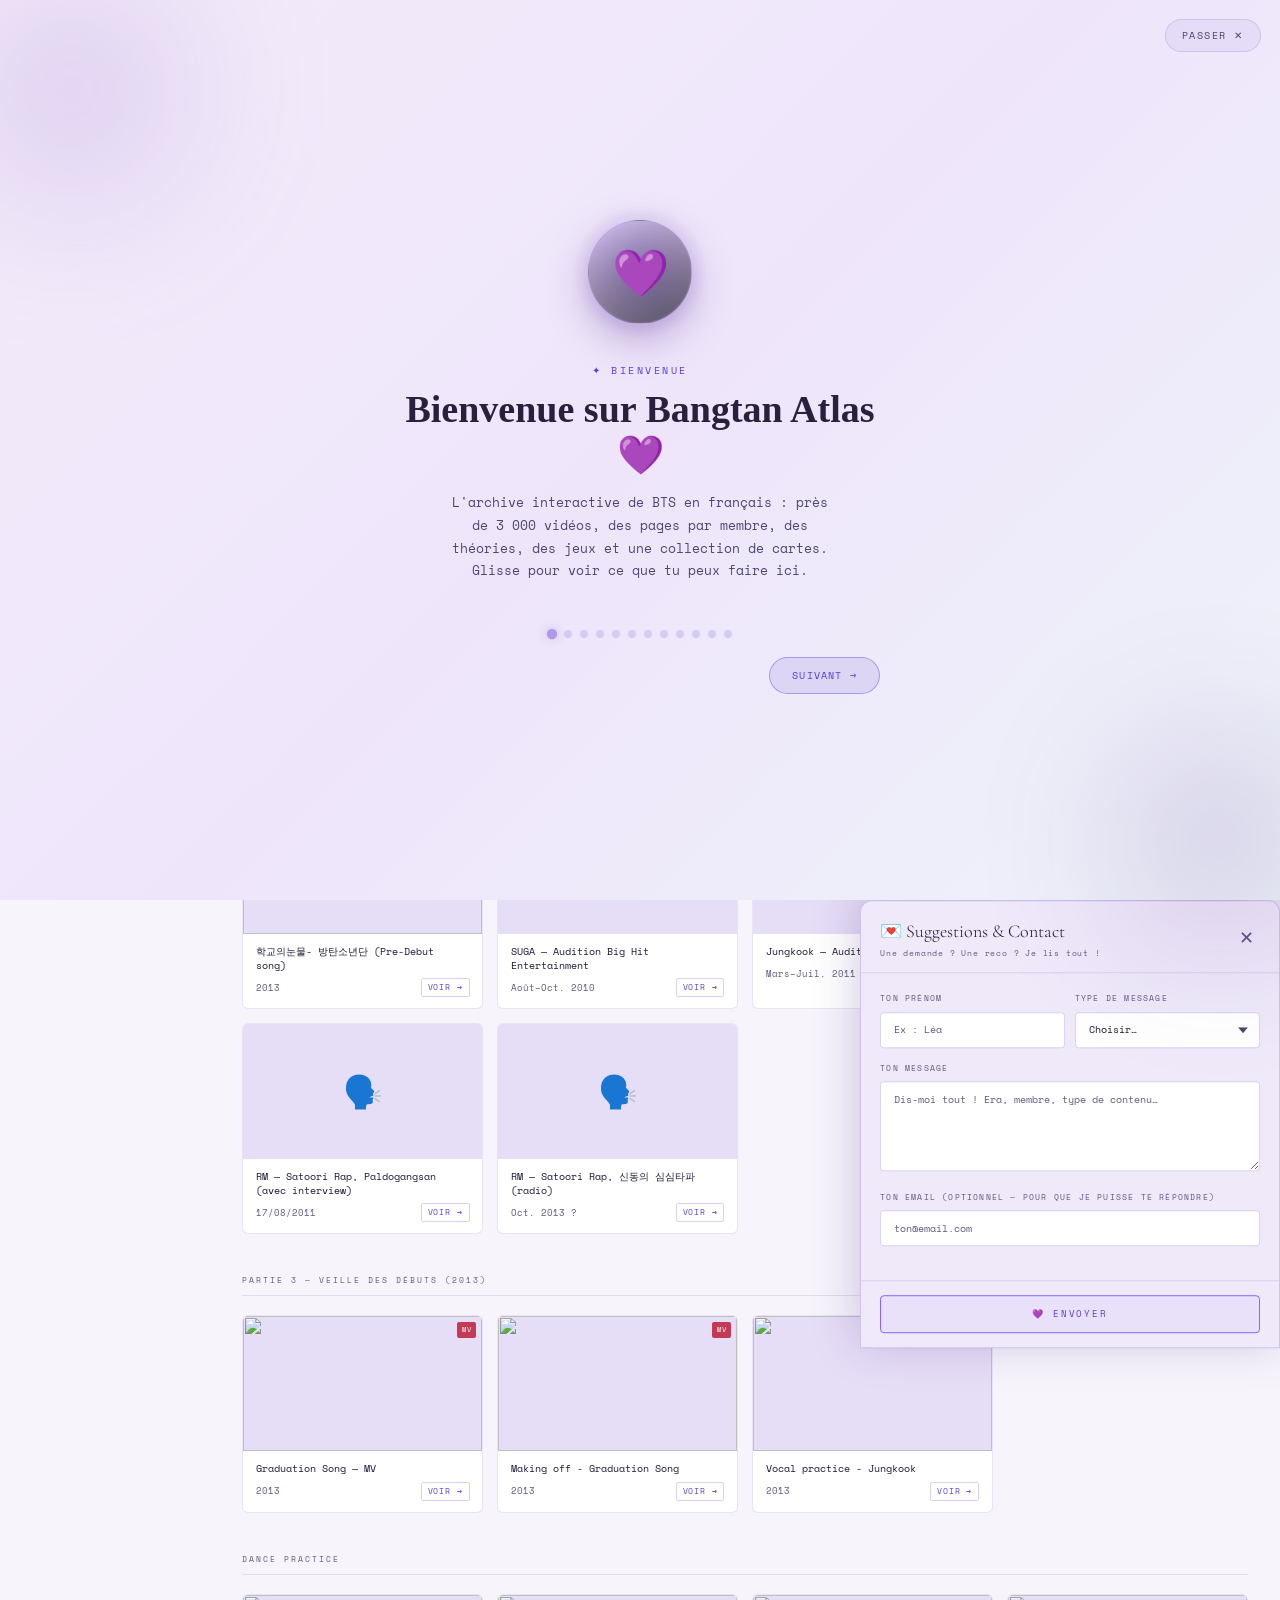
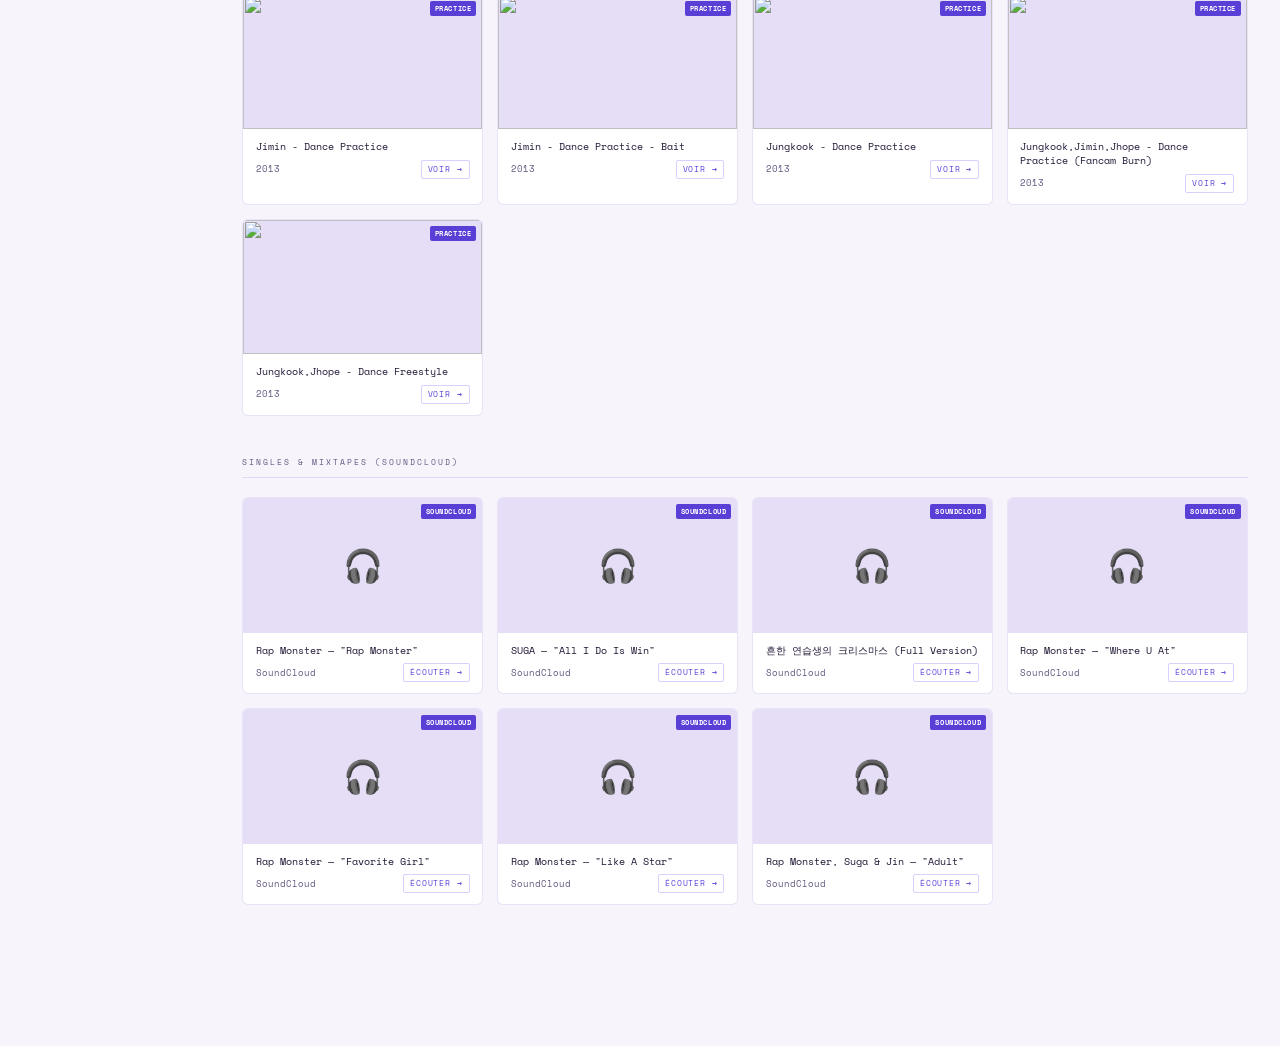
==== index.html @ 7b9e78f8 "Easter eggs: une musique par egg (mini-lecteur Spotify, 30 s, stop à la fermeture) Co-Authored-By: C" ====
<!DOCTYPE html>
<html lang="fr">
<head>
<script>
  (function(){
    try {
      var saved = localStorage.getItem('bts-theme');
      var theme = saved || (window.matchMedia && window.matchMedia('(prefers-color-scheme: light)').matches ? 'light' : 'dark');
      document.documentElement.setAttribute('data-theme', theme);
    } catch(e){}
  })();
</script>
<meta charset="UTF-8">
<meta name="viewport" content="width=device-width, initial-scale=1.0, maximum-scale=1.0">
<title>Bangtan Atlas — Archive BTS en français : vidéos, lives, concerts, lore</title>
<meta name="description" content="Bangtan Atlas : l'archive BTS (방탄소년단) en français. Plus de 3 000 vidéos classées par era, concerts, Music Shows, lives, Bangtan Bombs, pages par membre, théories du BTS Universe, quiz et collection de cartes.">
<link rel="canonical" href="https://oce231.github.io/army-bts/">
<meta property="og:type" content="website">
<meta property="og:locale" content="fr_FR">
<meta property="og:site_name" content="Bangtan Atlas">
<meta property="og:title" content="Bangtan Atlas — L'archive BTS en français">
<meta property="og:description" content="Plus de 3 000 vidéos par era, lives, concerts, pages par membre, théories, quiz et cartes à collectionner.">
<meta property="og:image" content="https://oce231.github.io/army-bts/Photo/Preview.jpg">
<meta property="og:url" content="https://oce231.github.io/army-bts/">
<meta name="twitter:card" content="summary_large_image">
<meta name="twitter:title" content="Bangtan Atlas — L'archive BTS en français">
<meta name="twitter:description" content="Plus de 3 000 vidéos par era, lives, concerts, pages par membre, théories, quiz et cartes à collectionner.">
<meta name="twitter:image" content="https://oce231.github.io/army-bts/Photo/Preview.jpg">
<script type="application/ld+json">{"@context":"https://schema.org","@type":"WebSite","name":"Bangtan Atlas","alternateName":["Bangtan Atlas BTS","Archive BTS en français"],"url":"https://oce231.github.io/army-bts/","inLanguage":"fr","description":"Archive interactive de BTS en français : vidéos par era, lives, concerts, pages par membre, théories, quiz et cartes à collectionner."}</script>
<meta name="google-site-verification" content="bhBEl_l6vUboeI1Oxv3kbUlib_3ghDq54C5HTTsOoRA" />
<link href="https://fonts.googleapis.com/css2?family=Cormorant+Garamond:ital,wght@0,300;0,400;0,600;1,300;1,400&family=Space+Mono:wght@400;700&display=swap" rel="stylesheet">
<link rel="stylesheet" href="style.css?v=20261014">
<link rel="stylesheet" href="collection.css?v=20261014">
<link rel="manifest" href="manifest.json">
<meta name="theme-color" content="#0a0a12">
<link rel="apple-touch-icon" href="Photo/Preview.jpg">
<meta name="apple-mobile-web-app-capable" content="yes">
<meta name="apple-mobile-web-app-status-bar-style" content="black-translucent">
<meta name="apple-mobile-web-app-title" content="Bangtan Atlas">
  <script defer src="https://cloud.umami.is/script.js" data-website-id="05ed87e3-dc67-44d8-a5b7-133005178a72"></script>
<style>
/* ═══ Filet de sécurité : garantit le bon rendu même si style.css reste en cache ═══ */
#install-overlay{display:none !important;position:fixed !important;inset:0 !important;z-index:9200 !important;background:rgba(0,0,0,.6) !important;backdrop-filter:blur(4px);}
#install-overlay.open{display:block !important;}
#install-modal{display:none !important;position:fixed !important;top:50% !important;left:50% !important;transform:translate(-50%,-50%) !important;z-index:9201 !important;width:min(340px,88vw);background:#101018;border:1px solid rgba(255,255,255,.15);border-radius:16px;padding:1.8rem 1.5rem 1.5rem;text-align:center;box-shadow:0 12px 48px rgba(0,0,0,.6);font-family:'Space Mono',monospace;}
#install-modal.open{display:block !important;}
#install-modal-close{position:absolute;top:10px;right:12px;background:none;border:none;color:#8a8a95;font-size:14px;cursor:pointer;}
.install-modal-emoji{font-size:36px;margin-bottom:.6rem;}
.install-modal-title{font-family:'Cormorant Garamond',serif;font-size:20px;color:#8265ff;margin-bottom:1rem;}
#install-modal-body{font-size:11px;line-height:1.9;color:#c8c8d0;text-align:left;}
#install-modal-body b{color:#fff;}
#install-modal-body .install-step{display:flex;gap:.6rem;align-items:flex-start;margin-bottom:.7rem;}
#install-modal-body .install-num{flex-shrink:0;width:18px;height:18px;border-radius:50%;background:rgba(130, 101, 255,.15);color:#8265ff;font-size:9px;display:flex;align-items:center;justify-content:center;}
@media (max-width: 768px){
  #sidebar-mobile-extra{display:block !important;}
  .hub-switch{display:none !important;}
}
</style>
</head>
<body>
<div id="subtitle-notice" style="display:none; position:relative; z-index:9999; background:linear-gradient(90deg,#7c3aed,#a855f7); color:#fff; padding:12px 44px; font-size:14px; line-height:1.5; text-align:center; font-family:inherit;">
  <span>⚠️ <strong>Note :</strong> la majorité des vidéos (MV, lives, interviews...) ne sont <strong>pas sous-titrées en français</strong> — certaines ont des sous-titres anglais uniquement, d'autres aucun sous-titre. Les liens viennent d'archives anglophones (merci à <a href="https://btsarchive.com" target="_blank" style="color:#fff; text-decoration:underline;">btsarchive.com</a>). Des sous-titres FR seront ajoutés progressivement au fil de mes trouvailles 💜</span>
  <button onclick="document.getElementById('subtitle-notice').style.display='none'; try{localStorage.setItem('bts_subtitle_notice_dismissed','1')}catch(e){}" aria-label="Fermer cette note" title="Fermer" style="position:absolute; right:10px; top:50%; transform:translateY(-50%); background:rgba(255,255,255,0.2); border:none; color:#fff; width:26px; height:26px; border-radius:50%; cursor:pointer; font-size:14px;">✕</button>
</div>
<script>
  try {
    if (!localStorage.getItem('bts_subtitle_notice_dismissed')) {
      document.getElementById('subtitle-notice').style.display = 'block';
    }
  } catch(e) {
    document.getElementById('subtitle-notice').style.display = 'block';
  }
</script>
<div id="onboarding-overlay">
  <div class="onb-bg-orb onb-orb-1"></div>
  <div class="onb-bg-orb onb-orb-2"></div>
  <button id="onb-skip" onclick="onbSkip()">Passer ✕</button>

  <div class="onb-slides" id="onb-slides">

    <!-- Slide 1 -->
    <div class="onb-slide active" data-slide="0">
      <div class="onb-illus"><div class="onb-illus-glow"></div><div class="onb-illus-icon">💜</div></div>
      <div class="onb-pretitle">✦ Bienvenue</div>
      <h2 class="onb-title">Bienvenue sur Bangtan Atlas 💜</h2>
      <p class="onb-text">L'archive interactive de BTS en français : près de 3 000 vidéos, des pages par membre, des théories, des jeux et une collection de cartes. Glisse pour voir ce que tu peux faire ici.</p>
    </div>

    <!-- Slide 2 -->
    <div class="onb-slide" data-slide="1">
      <div class="onb-illus"><div class="onb-illus-glow"></div><div class="onb-illus-icon">🎬</div></div>
      <div class="onb-pretitle">✦ Les eras</div>
      <h2 class="onb-title">Explore chaque era</h2>
      <p class="onb-text">De la pré-debut à Proof et Arirang, chaque era a ses onglets : clips, albums, Bangtan Bombs, divertissement, interviews, concerts, Music Shows, fansigns, timeline, anecdotes et lore. Seuls les onglets qui ont du contenu apparaissent.</p>
    </div>

    <!-- Slide 3 -->
    <div class="onb-slide" data-slide="2">
      <div class="onb-illus"><div class="onb-illus-glow"></div><div class="onb-illus-icon">📡</div></div>
      <div class="onb-pretitle">✦ Lives & Streams</div>
      <h2 class="onb-title">Logs, vlogs et lives</h2>
      <p class="onb-text">Une page dédiée regroupe plus de 270 lives, BE-Logs, vlogs et streams, classés par date et filtrables par membre.</p>
    </div>

    <!-- Slide 4 -->
    <div class="onb-slide" data-slide="3">
      <div class="onb-illus"><div class="onb-illus-glow"></div><div class="onb-illus-icon">👤</div></div>
      <div class="onb-pretitle">✦ Membres</div>
      <h2 class="onb-title">Une page par membre</h2>
      <p class="onb-text">RM, Jin, SUGA, j-hope, Jimin, V et Jung Kook ont chacun leur page solo : albums, MV, collaborations, concerts, documentaires, interviews et émissions.</p>
    </div>

    <!-- Slide 5 -->
    <div class="onb-slide" data-slide="4">
      <div class="onb-illus"><div class="onb-illus-glow"></div><div class="onb-illus-icon">🔍</div></div>
      <div class="onb-pretitle">✦ Recherche & surprises</div>
      <h2 class="onb-title">Cherche… ou surprends-toi !</h2>
      <p class="onb-text">La barre de recherche retrouve n'importe quel contenu. Certains mots-clés et actions déclenchent aussi des Easter Eggs cachés, et chaque secret trouvé débloque une carte.</p>
    </div>

    <!-- Slide 6 -->
    <div class="onb-slide" data-slide="5">
      <div class="onb-illus"><div class="onb-illus-glow"></div><div class="onb-illus-icon">📖</div></div>
      <div class="onb-pretitle">✦ BTS Universe</div>
      <h2 class="onb-title">Plonge dans le BTS Universe</h2>
      <p class="onb-text">Analyses, théories et explications du lore des clips, des histoires des membres et des indices cachés.</p>
    </div>

    <!-- Slide 7 -->
    <div class="onb-slide" data-slide="6">
      <div class="onb-illus"><div class="onb-illus-glow"></div><div class="onb-illus-icon">📅</div></div>
      <div class="onb-pretitle">✦ Aujourd'hui chez BTS</div>
      <h2 class="onb-title">Un jour, un souvenir</h2>
      <p class="onb-text">Le calendrier « Today in BTS » te rappelle ce qui s'est passé à la date du jour dans l'histoire du groupe.</p>
    </div>

    <!-- Slide 8 -->
    <div class="onb-slide" data-slide="7">
      <div class="onb-illus"><div class="onb-illus-glow"></div><div class="onb-illus-icon onb-spin">🎡</div></div>
      <div class="onb-pretitle">✦ La roue</div>
      <h2 class="onb-title">Tu ne sais pas quoi regarder ?</h2>
      <p class="onb-text">Fais tourner la roue : elle pioche parmi toutes les vidéos du site. Filtre par type (MV, concerts, Music Shows, fancams, Bangtan Bombs, interviews, solos…) et laisse le hasard choisir.</p>
    </div>

    <!-- Slide 9 -->
    <div class="onb-slide" data-slide="8">
      <div class="onb-illus"><div class="onb-illus-glow"></div><div class="onb-illus-icon">🎴</div></div>
      <div class="onb-pretitle">✦ Collection</div>
      <h2 class="onb-title">Collectionne les cartes</h2>
      <p class="onb-text">Chaque vidéo du site est aussi une carte, en plus des cartes spéciales. Ouvre un pack gratuit par jour, débloque le coffre d'une era en regardant 10 de ses vidéos, et gagne des diamants avec tes doublons. 2 doublons d'une même carte la font monter de niveau.</p>
    </div>

    <!-- Slide 10 -->
    <div class="onb-slide" data-slide="9">
      <div class="onb-illus"><div class="onb-illus-glow"></div><div class="onb-illus-icon">👤</div></div>
      <div class="onb-pretitle">✦ Mon compte</div>
      <h2 class="onb-title">Ton espace perso</h2>
      <p class="onb-text">Connecte-toi pour garder ton historique, ajouter des vidéos en favoris et sauvegarder ta collection, tes diamants et tes scores.</p>
    </div>

    <!-- Slide 11 -->
    <div class="onb-slide" data-slide="10">
      <div class="onb-illus"><div class="onb-illus-glow"></div><div class="onb-illus-icon">🎮</div></div>
      <div class="onb-pretitle">✦ ARMY Lounge</div>
      <h2 class="onb-title">Joue, apprends, partage</h2>
      <p class="onb-text">Quiz et jeux avec classement mondial, Dance Academy, étudier avec BTS (Pomodoro, playlists) et l'espace communautaire pour discuter avec d'autres ARMY. Rejoins aussi les salons de discussion de la communauté.</p>
      <div class="onb-link-row">
        <a href="hub.html" class="onb-lounge-btn">💜 ARMY Lounge</a>
        <a href="games.html" class="onb-lounge-btn">🎮 Jeux & classements</a>
        <a href="community.html" class="onb-lounge-btn">💬 Community</a>
      </div>
    </div>

    <!-- Slide 12 -->
    <div class="onb-slide" data-slide="11">
      <div class="onb-illus"><div class="onb-illus-glow"></div><div class="onb-illus-icon">🚀</div></div>
      <div class="onb-pretitle">✦ C'est parti</div>
      <h2 class="onb-title">L'aventure commence 💜</h2>
      <p class="onb-text">Explore, regarde, collectionne et amuse-toi avec la communauté ARMY. Tu pourras revoir cette présentation à tout moment.</p>
    </div>

  </div>

  <!-- Navigation -->
  <div class="onb-nav">
    <div class="onb-dots" id="onb-dots">
      <span class="onb-dot active" onclick="onbGoTo(0)"></span>
      <span class="onb-dot" onclick="onbGoTo(1)"></span>
      <span class="onb-dot" onclick="onbGoTo(2)"></span>
      <span class="onb-dot" onclick="onbGoTo(3)"></span>
      <span class="onb-dot" onclick="onbGoTo(4)"></span>
      <span class="onb-dot" onclick="onbGoTo(5)"></span>
      <span class="onb-dot" onclick="onbGoTo(6)"></span>
      <span class="onb-dot" onclick="onbGoTo(7)"></span>
      <span class="onb-dot" onclick="onbGoTo(8)"></span>
      <span class="onb-dot" onclick="onbGoTo(9)"></span>
      <span class="onb-dot" onclick="onbGoTo(10)"></span>
      <span class="onb-dot" onclick="onbGoTo(11)"></span>
    </div>
    <div class="onb-buttons">
      <button class="onb-btn onb-btn-prev" id="onb-prev" onclick="onbPrev()" style="visibility:hidden">← Précédent</button>
      <button class="onb-btn onb-btn-next" id="onb-next" onclick="onbNext()">Suivant →</button>
    </div>
  </div>
</div>

<!-- INTRO -->
<div id="intro">
  <canvas id="intro-canvas"></canvas>
  <div class="intro-content">
    <div class="intro-logo-wrap">
      <div class="intro-ring r1"></div>
      <div class="intro-ring r2"></div>
      <div class="intro-center"><span class="intro-bts">BTS</span></div>
    </div>
    <div class="intro-kr">방탄소년단</div>
    <div class="intro-tagline">Bangtan Atlas</div>
    <div class="intro-divider"></div>
    <div class="intro-quote">" Do believe your galaxy "</div>
    <button class="intro-btn" onclick="try{sessionStorage.setItem('btsIntroSeen','1')}catch(e){};document.getElementById('intro').classList.add('gone');document.getElementById('homepage').classList.remove('hp-hidden')">Entrer dans l'Atlas →</button>
    <div class="intro-sub">2010 — 2026 · 16 eras · 7 membres</div>
    <div class="intro-counter" id="intro-counter"><span id="intro-days"></span></div>
  </div>
</div>

<!-- HOMEPAGE -->
<div id="homepage" class="hp-hidden">
  <div class="hp-hero">
    <canvas id="hp-canvas"></canvas>
    <div class="hp-hero-content">
      <div class="hp-pretitle">방탄소년단 · 2010 → 2026 <span class="purple-fragment" data-frag="frag_home" onclick="collectFragment('frag_home')" title="✨">✨</span></div>
      <h1 class="hp-title">Bangtan<br><span class="hp-title-sub">Atlas</span></h1>
      <div class="hp-counter" id="hp-counter"><span id="hp-days"></span></div>
      <button class="hp-fact-btn" onclick="showRandomFact()">✦ Fait aléatoire</button>
      <div class="hp-fact-card" id="hp-fact-card" style="display:none">
        <span class="hp-fact-icon" id="hp-fact-icon"></span>
        <p class="hp-fact-text" id="hp-fact-text"></p>
        <span class="hp-fact-member" id="hp-fact-member"></span>
      </div>
      <p class="hp-desc">L'archive complète de BTS — toutes les eras, tous les membres, toute l'histoire.</p>
      <div class="hp-stats">
        <div class="hp-stat"><span class="hp-stat-n">16</span><span class="hp-stat-l">Eras</span></div>
        <div class="hp-stat-div"></div>
        <div class="hp-stat"><span class="hp-stat-n">2500+</span><span class="hp-stat-l">Vidéos</span></div>
        <div class="hp-stat-div"></div>
        <div class="hp-stat"><span class="hp-stat-n">7</span><span class="hp-stat-l">Membres</span></div>
      </div>
      <div class="hp-btns">
        <button class="hp-btn hp-btn-primary" onclick="document.getElementById('homepage').classList.add('hp-hidden');showEra(0)">Explorer les Eras →</button>
        <button class="hp-btn hp-btn-ghost" onclick="document.getElementById('homepage').classList.add('hp-hidden');document.getElementById('artist-fab').click()">Les 7 Membres</button>
      </div>
    </div>
  </div>

  <div class="hp-section hp-today-section">
    <div class="hp-section-header">
      <div class="hp-section-label">Chaque jour</div>
      <div class="hp-section-title">Today in BTS</div>
    </div>
    <div class="today-card" id="todayCard">
      <div class="today-fx" id="todayFx"></div>
      <div class="today-date" id="todayDateBox">
        <span class="today-day" id="todayDay"></span>
        <span class="today-month" id="todayMonth"></span>
      </div>
      <div class="today-body">
        <div class="today-tag" id="todayTag"></div>
        <div class="today-title" id="todayTitle"></div>
        <div class="today-desc" id="todayDesc"></div>
        <div class="today-links" id="todayLinks"></div>
      </div>
    </div>
  </div>

  <div class="hp-section">
    <div class="hp-section-header">
      <div class="hp-section-label">Explorer par Eras</div>
      <div class="hp-section-title">L'Histoire de BTS</div>
    </div>
    <div class="hp-carousel-wrap">
      <button class="hp-carousel-arrow" onclick="document.getElementById('hp-carousel').scrollBy({left:-480,behavior:'smooth'})">‹</button>
      <div class="hp-carousel" id="hp-carousel">
        <div class="hp-era-card" onclick="document.getElementById('homepage').classList.add('hp-hidden');showEra(0)" style="--ec:#d4603a"><div class="hp-era-card-cover"><img src="Photo/Pre-debut.jpg" onerror="this.src='https://img.youtube.com/vi/HkHDMLZOFME/maxresdefault.jpg'"><div class="hp-era-card-overlay"></div></div><div class="hp-era-card-body"><div class="hp-era-card-num">01</div><div class="hp-era-card-name">Pre-Debut</div><div class="hp-era-card-date">2010–2013</div></div></div>
        <div class="hp-era-card" onclick="document.getElementById('homepage').classList.add('hp-hidden');showEra(1)" style="--ec:#d48030"><div class="hp-era-card-cover"><img src="Photo/School.Trilogy.jpg" onerror="this.src='https://img.youtube.com/vi/jTSFBCzFKuc/maxresdefault.jpg'"><div class="hp-era-card-overlay"></div></div><div class="hp-era-card-body"><div class="hp-era-card-num">02</div><div class="hp-era-card-name">School Trilogy</div><div class="hp-era-card-date">2013–2014</div></div></div>
        <div class="hp-era-card" onclick="document.getElementById('homepage').classList.add('hp-hidden');showEra(2)" style="--ec:#cc6888"><div class="hp-era-card-cover"><img src="Photo/Dark-and-wild.jpg" onerror="this.src='https://img.youtube.com/vi/bagj78IQ3l0/maxresdefault.jpg'"><div class="hp-era-card-overlay"></div></div><div class="hp-era-card-body"><div class="hp-era-card-num">03</div><div class="hp-era-card-name">Dark &amp; Wild</div><div class="hp-era-card-date">2014</div></div></div>
        <div class="hp-era-card" onclick="document.getElementById('homepage').classList.add('hp-hidden');showEra(3)" style="--ec:#4a90e8"><div class="hp-era-card-cover"><img src="Photo/The-most-beautiful-moment-in-live.jpg" onerror="this.src='https://img.youtube.com/vi/NMdTd9e-LEI/maxresdefault.jpg'"><div class="hp-era-card-overlay"></div></div><div class="hp-era-card-body"><div class="hp-era-card-num">04</div><div class="hp-era-card-name">HYYH Pt.1</div><div class="hp-era-card-date">2015</div></div></div>
        <div class="hp-era-card" onclick="document.getElementById('homepage').classList.add('hp-hidden');showEra(4)" style="--ec:#e05878"><div class="hp-era-card-cover"><img src="Photo/The-most-beautiful-moment-in-live-2.jpg" onerror="this.src='https://img.youtube.com/vi/5Wn85Ge22FQ/maxresdefault.jpg'"><div class="hp-era-card-overlay"></div></div><div class="hp-era-card-body"><div class="hp-era-card-num">05</div><div class="hp-era-card-name">HYYH Pt.2</div><div class="hp-era-card-date">2015</div></div></div>
        <div class="hp-era-card" onclick="document.getElementById('homepage').classList.add('hp-hidden');showEra(5)" style="--ec:#d4a830"><div class="hp-era-card-cover"><img src="Photo/Young-forever.jpg" onerror="this.src='https://img.youtube.com/vi/ALj5MKjy2BU/maxresdefault.jpg'"><div class="hp-era-card-overlay"></div></div><div class="hp-era-card-body"><div class="hp-era-card-num">06</div><div class="hp-era-card-name">Young Forever</div><div class="hp-era-card-date">2016</div></div></div>
        <div class="hp-era-card" onclick="document.getElementById('homepage').classList.add('hp-hidden');showEra(6)" style="--ec:#d4c820"><div class="hp-era-card-cover"><img src="Photo/Wings.png" onerror="this.src='https://img.youtube.com/vi/hmE9f-TEutc/maxresdefault.jpg'"><div class="hp-era-card-overlay"></div></div><div class="hp-era-card-body"><div class="hp-era-card-num">07</div><div class="hp-era-card-name">Wings</div><div class="hp-era-card-date">2016–2017</div></div></div>
        <div class="hp-era-card" onclick="document.getElementById('homepage').classList.add('hp-hidden');showEra(7)" style="--ec:#9060e0"><div class="hp-era-card-cover"><img src="Photo/YNWA.jpg" onerror="this.src='https://img.youtube.com/vi/xEeFrLSkMm8/maxresdefault.jpg'"><div class="hp-era-card-overlay"></div></div><div class="hp-era-card-body"><div class="hp-era-card-num">08</div><div class="hp-era-card-name">YNWA</div><div class="hp-era-card-date">2017</div></div></div>
        <div class="hp-era-card" onclick="document.getElementById('homepage').classList.add('hp-hidden');showEra(8)" style="--ec:#b050a0"><div class="hp-era-card-cover"><img src="Photo/Love-Yourself-Her.jpg" onerror="this.src='https://img.youtube.com/vi/MBdVXkSdhwU/maxresdefault.jpg'"><div class="hp-era-card-overlay"></div></div><div class="hp-era-card-body"><div class="hp-era-card-num">09</div><div class="hp-era-card-name">Her</div><div class="hp-era-card-date">2017</div></div></div>
        <div class="hp-era-card" onclick="document.getElementById('homepage').classList.add('hp-hidden');showEra(9)" style="--ec:#e04060"><div class="hp-era-card-cover"><img src="Photo/Love-Yourself-Tear.jpg" onerror="this.src='https://img.youtube.com/vi/7-x3uD5z1bQ/maxresdefault.jpg'"><div class="hp-era-card-overlay"></div></div><div class="hp-era-card-body"><div class="hp-era-card-num">10</div><div class="hp-era-card-name">Tear</div><div class="hp-era-card-date">2018</div></div></div>
        <div class="hp-era-card" onclick="document.getElementById('homepage').classList.add('hp-hidden');showEra(10)" style="--ec:#d06830"><div class="hp-era-card-cover"><img src="Photo/Love-Yourself-Answer.jpg" onerror="this.src='https://img.youtube.com/vi/pBuZEGYXA6E/maxresdefault.jpg'"><div class="hp-era-card-overlay"></div></div><div class="hp-era-card-body"><div class="hp-era-card-num">11</div><div class="hp-era-card-name">Answer</div><div class="hp-era-card-date">2018</div></div></div>
        <div class="hp-era-card" onclick="document.getElementById('homepage').classList.add('hp-hidden');showEra(11)" style="--ec:#6850e0"><div class="hp-era-card-cover"><img src="Photo/Map-of-the-soul-persona.jpg" onerror="this.src='https://img.youtube.com/vi/XsX3ATc3FbA/maxresdefault.jpg'"><div class="hp-era-card-overlay"></div></div><div class="hp-era-card-body"><div class="hp-era-card-num">12</div><div class="hp-era-card-name">Persona</div><div class="hp-era-card-date">2019</div></div></div>
        <div class="hp-era-card" onclick="document.getElementById('homepage').classList.add('hp-hidden');showEra(12)" style="--ec:#4868d8"><div class="hp-era-card-cover"><img src="Photo/Map-of-the-soul-seven.jpg" onerror="this.src='https://img.youtube.com/vi/gwMa6gpoE9Y/maxresdefault.jpg'"><div class="hp-era-card-overlay"></div></div><div class="hp-era-card-body"><div class="hp-era-card-num">13</div><div class="hp-era-card-name">7</div><div class="hp-era-card-date">2020</div></div></div>
        <div class="hp-era-card" onclick="document.getElementById('homepage').classList.add('hp-hidden');showEra(13)" style="--ec:#52a060"><div class="hp-era-card-cover"><img src="Photo/Be.jpg" onerror="this.src='https://img.youtube.com/vi/WbaRpBbX5fo/maxresdefault.jpg'"><div class="hp-era-card-overlay"></div></div><div class="hp-era-card-body"><div class="hp-era-card-num">14</div><div class="hp-era-card-name">BE</div><div class="hp-era-card-date">2020</div></div></div>
        <div class="hp-era-card" onclick="document.getElementById('homepage').classList.add('hp-hidden');showEra(14)" style="--ec:#d8b828"><div class="hp-era-card-cover"><img src="Photo/Butter.png" onerror="this.src='https://img.youtube.com/vi/WMweEpGlu_U/maxresdefault.jpg'"><div class="hp-era-card-overlay"></div></div><div class="hp-era-card-body"><div class="hp-era-card-num">15</div><div class="hp-era-card-name">Butter</div><div class="hp-era-card-date">2021</div></div></div>
        <div class="hp-era-card" onclick="document.getElementById('homepage').classList.add('hp-hidden');showEra(20)" style="--ec:#9c7a3c"><div class="hp-era-card-cover"><img src="Photo/Proof.jpg" onerror="this.src='Photo/Butter.png'"><div class="hp-era-card-overlay"></div></div><div class="hp-era-card-body"><div class="hp-era-card-num">15B</div><div class="hp-era-card-name">Proof — Vers le retour</div><div class="hp-era-card-date">2022-2025</div></div></div>
        <div class="hp-era-card" onclick="document.getElementById('homepage').classList.add('hp-hidden');showEra(15)" style="--ec:#8265ff"><div class="hp-era-card-cover"><img src="Photo/Arirang.jpg" onerror="this.src='https://img.youtube.com/vi/vHjOQaZXlFQ/maxresdefault.jpg'"><div class="hp-era-card-overlay"></div></div><div class="hp-era-card-body"><div class="hp-era-card-num">16</div><div class="hp-era-card-name">Arirang</div><div class="hp-era-card-date">2026</div></div></div>
      </div>
      <button class="hp-carousel-arrow" onclick="document.getElementById('hp-carousel').scrollBy({left:480,behavior:'smooth'})">›</button>
    </div>
  </div>

  <div class="hp-section hp-members-section">
    <div class="hp-section-header">
      <div class="hp-section-label">Les 7 Étoiles</div>
      <div class="hp-section-title">방탄소년단</div>
    </div>
    <div class="hp-members-grid">
      <div class="hp-member" onclick="document.getElementById('homepage').classList.add('hp-hidden');switchArtist('rm')" style="--mc:#4a90e8"><div class="hp-member-ring"></div><div class="hp-member-avatar"><img src="Photo/Rm.jpg" onerror="this.parentNode.innerHTML='🌿'"></div><div class="hp-member-name">RM</div><div class="hp-member-kr">김남준</div></div>
      <div class="hp-member" onclick="document.getElementById('homepage').classList.add('hp-hidden');switchArtist('jin')" style="--mc:#e05878"><div class="hp-member-ring"></div><div class="hp-member-avatar"><img src="Photo/Jin.jpg" onerror="this.parentNode.innerHTML='🚀'"></div><div class="hp-member-name">Jin</div><div class="hp-member-kr">김석진</div></div>
      <div class="hp-member" onclick="document.getElementById('homepage').classList.add('hp-hidden');switchArtist('suga')" style="--mc:#9060e0"><div class="hp-member-ring"></div><div class="hp-member-avatar"><img src="Photo/Suga.jpg" onerror="this.parentNode.innerHTML='🎸'"></div><div class="hp-member-name">SUGA</div><div class="hp-member-kr">민윤기</div></div>
      <div class="hp-member" onclick="document.getElementById('homepage').classList.add('hp-hidden');switchArtist('jhope')" style="--mc:#d4a830"><div class="hp-member-ring"></div><div class="hp-member-avatar"><img src="Photo/Jhope.jpg" onerror="this.parentNode.innerHTML='☀️'"></div><div class="hp-member-name">j-hope</div><div class="hp-member-kr">정호석</div></div>
      <div class="hp-member" onclick="document.getElementById('homepage').classList.add('hp-hidden');switchArtist('jimin')" style="--mc:#cc6888"><div class="hp-member-ring"></div><div class="hp-member-avatar"><img src="Photo/Jimin.jpg" onerror="this.parentNode.innerHTML='🐥'"></div><div class="hp-member-name">Jimin</div><div class="hp-member-kr">박지민</div></div>
      <div class="hp-member" onclick="document.getElementById('homepage').classList.add('hp-hidden');switchArtist('v')" style="--mc:#c9c6d6"><div class="hp-member-ring"></div><div class="hp-member-avatar"><img src="Photo/V.jpg" onerror="this.parentNode.innerHTML='🐯'"></div><div class="hp-member-name">V</div><div class="hp-member-kr">김태형</div></div>
      <div class="hp-member" onclick="document.getElementById('homepage').classList.add('hp-hidden');switchArtist('jk')" style="--mc:#8265ff"><div class="hp-member-ring"></div><div class="hp-member-avatar"><img src="Photo/Jk.cover.jpg" onerror="this.parentNode.innerHTML='✨'"></div><div class="hp-member-name">Jung Kook</div><div class="hp-member-kr">전정국</div></div>
    </div>
  </div>

  <div class="hp-footer">
    <div class="hp-footer-logo">Bangtan Atlas</div>
    <div class="hp-footer-sub">방탄소년단 · Fait avec 💜 pour l'ARMY <span class="purple-fragment" data-frag="frag_footer" onclick="collectFragment('frag_footer')" title="✨">✨</span></div>
  </div>
</div>

<script>
/* Intro vue une fois par session : on ne la remontre pas quand on revient du Lounge / d'un autre onglet */
(function(){
  var seen=false;
  try{ seen = sessionStorage.getItem('btsIntroSeen')==='1'; }catch(e){}
  if(!seen){
    try{ var ref=document.referrer||''; if(ref && ref.indexOf(location.host)>-1 && ref.indexOf(location.pathname)===-1) seen=true; }catch(e){}
  }
  if(seen){
    document.getElementById('intro').classList.add('gone');
    document.getElementById('homepage').classList.remove('hp-hidden');
    try{ sessionStorage.setItem('btsIntroSeen','1'); }catch(e){}
  }
})();
</script>

<!-- SIDEBAR OVERLAY (mobile) -->
<div class="sidebar-overlay" id="overlay" onclick="closeSidebar()"></div>

<!-- HEADER -->
<header>
  <button class="hamburger" id="ham" onclick="toggleSidebar()" aria-label="Menu">
    <span></span><span></span><span></span>
  </button>
  <div class="logo" id="logo-ot7" onclick="ot7Click()" role="button" tabindex="0" aria-label="Easter egg OT7">BTS <small>Bangtan Atlas</small></div>
  <div id="search-wrap">
    <span id="search-icon" aria-hidden="true">🔍</span>
    <input type="text" id="search-input" placeholder="Rechercher un titre, album, épisode…" autocomplete="off" oninput="searchSite(this.value)" onfocus="showSearchResults()" aria-label="Rechercher sur le site" />
    <button id="search-clear" onclick="clearSearch()" style="display:none" aria-label="Effacer la recherche">✕</button>
  </div>
  <button id="cursor-toggle-btn" onclick="document.getElementById('cursor-picker').classList.toggle('open')" title="Choisir mon curseur" aria-label="Choisir mon curseur">🖱️</button>
  <button id="theme-toggle-btn" onclick="toggleTheme()" title="Changer de thème" aria-label="Basculer thème clair/sombre">🌙</button>
  <a class="hub-switch" href="hub.html">💜 Lounge</a>
  <button id="auth-btn" onclick="authTogglePanel()" title="Mon compte" aria-label="Mon compte">👤</button>
  <div id="auth-menu" style="display:none">
    <div id="auth-menu-avatar" aria-hidden="true"></div>
    <div id="auth-menu-pseudo"></div>
    <button class="auth-menu-item" onclick="authShowProfile()">👤 Mon profil</button>
    <button class="auth-menu-item" onclick="document.getElementById('auth-menu').style.display='none';CollectionSystem.openCollectionPage()">🎴 My Collection</button>
    <button class="auth-menu-item auth-menu-logout" onclick="authSignOut()">↩ Se déconnecter</button>
  </div>
  <div id="search-results"></div>
</header>

<!-- ══════════════════════════════════════════════
     AUTH MODAL
══════════════════════════════════════════════ -->
<div id="auth-overlay" onclick="authClosePanel()"></div>

<div id="auth-panel">
  <button id="auth-panel-close" onclick="authClosePanel()" aria-label="Fermer la fenêtre de connexion">✕</button>
  <div class="auth-tabs">
    <button class="auth-tab active" id="auth-tab-login" onclick="authSwitchTab('login')">Connexion</button>
    <button class="auth-tab" id="auth-tab-register" onclick="authSwitchTab('register')">Inscription</button>
  </div>
  <div class="auth-form active" id="auth-form-login">
    <div class="auth-title">Bon retour 💜</div>
    <div class="auth-subtitle">Connecte-toi pour accéder à ton profil et ta progression.</div>
    <input type="email" id="login-email" class="auth-input" placeholder="Adresse email" autocomplete="email">
    <input type="password" id="login-password" class="auth-input" placeholder="Mot de passe" autocomplete="current-password">
    <div class="auth-error" id="login-error"></div>
    <button class="auth-submit" onclick="authLogin()">Se connecter</button>
    <div class="auth-switch">Pas encore de compte ? <button onclick="authSwitchTab('register')">S'inscrire</button></div>
    <div class="auth-anonymous"><button onclick="authClosePanel()">Continuer sans compte →</button></div>
  </div>
  <div class="auth-form" id="auth-form-register">
    <div class="auth-title">Bienvenue ARMY 💜</div>
    <div class="auth-subtitle">Crée ton compte pour sauvegarder ta progression et personnaliser ton expérience.</div>
    <input type="text" id="reg-pseudo" class="auth-input" placeholder="Ton pseudo (max 20 car.)" maxlength="20" autocomplete="username">
    <input type="email" id="reg-email" class="auth-input" placeholder="Adresse email" autocomplete="email">
    <input type="password" id="reg-password" class="auth-input" placeholder="Mot de passe (min 6 car.)" autocomplete="new-password">
    <div class="auth-avatar-label">Choisis ton avatar</div>
    <div class="auth-avatar-grid">
      <button class="auth-avatar-opt active" data-emoji="💜" onclick="authSelectAvatar(this)" aria-label="Avatar ARMY violet">💜</button>
      <button class="auth-avatar-opt" data-emoji="🐨" onclick="authSelectAvatar(this)" aria-label="Avatar RM, koala">🐨</button>
      <button class="auth-avatar-opt" data-emoji="🐹" onclick="authSelectAvatar(this)" aria-label="Avatar Jin, hamster">🐹</button>
      <button class="auth-avatar-opt" data-emoji="🐱" onclick="authSelectAvatar(this)" aria-label="Avatar SUGA, chat">🐱</button>
      <button class="auth-avatar-opt" data-emoji="🐿️" onclick="authSelectAvatar(this)" aria-label="Avatar j-hope, écureuil">🐿️</button>
      <button class="auth-avatar-opt" data-emoji="🐥" onclick="authSelectAvatar(this)" aria-label="Avatar Jimin, poussin">🐥</button>
      <button class="auth-avatar-opt" data-emoji="🐯" onclick="authSelectAvatar(this)" aria-label="Avatar V, tigre">🐯</button>
      <button class="auth-avatar-opt" data-emoji="🐰" onclick="authSelectAvatar(this)" aria-label="Avatar Jung Kook, lapin">🐰</button>
    </div>
    <div class="auth-error" id="reg-error"></div>
    <button class="auth-submit" onclick="authRegister()">Créer mon compte</button>
    <div class="auth-switch">Déjà un compte ? <button onclick="authSwitchTab('login')">Se connecter</button></div>
    <div class="auth-anonymous"><button onclick="authClosePanel()">Continuer sans compte →</button></div>
  </div>
  <div class="auth-form" id="auth-form-success">
    <div style="text-align:center;padding:2rem 0">
      <div style="font-size:48px;margin-bottom:1rem">💜</div>
      <div class="auth-title">Compte créé !</div>
      <div class="auth-subtitle">Vérifie ton email pour confirmer ton inscription, puis connecte-toi.</div>
      <button class="auth-submit" style="margin-top:1.5rem" onclick="authSwitchTab('login')">Aller à la connexion</button>
    </div>
  </div>
</div>

<!-- ══════════════════════════════════════════════
     PROFIL PANEL
══════════════════════════════════════════════ -->
<div id="profile-section">
  <div class="profile-hero">
    <div class="profile-avatar-big" id="profile-avatar-big"></div>
    <div class="profile-info">
      <div class="profile-pseudo" id="profile-pseudo-display"></div>
      <div class="profile-email" id="profile-email-display"></div>
      <div class="profile-since" id="profile-since"></div>
    </div>
    <button class="profile-edit-btn" id="profile-edit-toggle" onclick="openEditProfile()">✎ Modifier</button>
  </div>

  <!-- Formulaire d'édition pseudo + avatar -->
  <div id="profile-edit-form" style="display:none">
    <input type="text" id="edit-pseudo-input" class="auth-input" placeholder="Ton pseudo (max 20 car.)" maxlength="20">
    <div class="auth-avatar-label">Choisis ton avatar</div>
    <div class="auth-avatar-grid" id="edit-avatar-grid">
      <button class="auth-avatar-opt" data-emoji="💜" onclick="editSelectAvatar(this)">💜</button>
      <button class="auth-avatar-opt" data-emoji="🐨" onclick="editSelectAvatar(this)">🐨</button>
      <button class="auth-avatar-opt" data-emoji="🐹" onclick="editSelectAvatar(this)">🐹</button>
      <button class="auth-avatar-opt" data-emoji="🐱" onclick="editSelectAvatar(this)">🐱</button>
      <button class="auth-avatar-opt" data-emoji="🐿️" onclick="editSelectAvatar(this)">🐿️</button>
      <button class="auth-avatar-opt" data-emoji="🐥" onclick="editSelectAvatar(this)">🐥</button>
      <button class="auth-avatar-opt" data-emoji="🐯" onclick="editSelectAvatar(this)">🐯</button>
      <button class="auth-avatar-opt" data-emoji="🐰" onclick="editSelectAvatar(this)">🐰</button>
    </div>
    <div class="auth-error" id="edit-profile-error"></div>
    <div style="display:flex;gap:8px;margin-top:.8rem">
      <button class="auth-submit" style="flex:1" onclick="saveEditProfile()">Enregistrer</button>
      <button class="profile-edit-btn" style="flex:0 0 auto" onclick="cancelEditProfile()">Annuler</button>
    </div>
  </div>

  <div class="profile-body" id="profile-body-content">
    <div class="profile-section-title">✦ Ma progression</div>
    <div class="profile-stats" id="profile-stats">
      <div class="profile-stat"><div class="profile-stat-val" id="stat-eras">—</div><div class="profile-stat-lbl">Eras visitées</div></div>
      <div class="profile-stat">
        <div class="profile-stat-val" id="stat-eggs">—</div>
        <div class="profile-stat-lbl">Easter eggs trouvés</div>
        <button class="egg-hint-btn" onclick="hintEasterEgg()">💡 Indice</button>
      </div>
    </div>
    <div class="egg-hint-text" id="egg-hint-text"></div>
    <div class="profile-section-title" style="margin-top:1.5rem">🏆 Badges <span id="badges-count" style="font-size:12px;color:var(--text3);font-weight:400">— / —</span> <span class="purple-fragment" data-frag="frag_profile" onclick="collectFragment('frag_profile')" title="✨">✨</span></div>
    <div class="profile-badges" id="profile-badges"></div>
    <div class="profile-section-title" style="margin-top:1.5rem">⭐ Mes favoris</div>
    <div class="profile-recos" id="profile-favorites">
      <div class="profile-reco-empty">Aucun favori pour l'instant — clique sur ☆ sur une vidéo pour la garder ici 💜</div>
    </div>
    <div class="profile-section-title" style="margin-top:1.5rem">✨ Recommandé pour toi</div>
    <div class="profile-recos" id="profile-recos">
      <div class="profile-reco-empty" id="profile-reco-empty">Regarde quelques vidéos pour débloquer des recommandations personnalisées 💜</div>
    </div>
    <div class="profile-section-title" style="margin-top:1.5rem">⚙️ Paramètres</div>
    <div class="profile-setting">
      <div class="profile-setting-label">
        <span>Personnalisation</span>
        <span class="profile-setting-desc">Recommandations et suivi de progression</span>
      </div>
      <label class="auth-toggle">
        <input type="checkbox" id="personalization-toggle" checked onchange="authTogglePersonalization(this)">
        <span class="auth-toggle-slider"></span>
      </label>
    </div>
    <div class="profile-setting">
      <div class="profile-setting-label">
        <span>Visite guidée</span>
        <span class="profile-setting-desc">Revoir la présentation du site</span>
      </div>
      <button class="profile-mini-btn" onclick="onbRestart()">↺ Revoir</button>
    </div>
    <div class="profile-setting">
      <div class="profile-setting-label">
        <span>Notifications</span>
        <span class="profile-setting-desc" id="push-status-desc">Pings, messages privés, demandes d'amis</span>
      </div>
      <button class="profile-mini-btn" id="push-toggle-btn" onclick="togglePushFromProfile()">🔔 Activer</button>
    </div>
    <div class="profile-setting">
      <div class="profile-setting-label">
        <span>Animations de packs</span>
        <span class="profile-setting-desc">Ouverture de pack et effets holo</span>
      </div>
      <label class="auth-toggle">
        <input type="checkbox" id="collection-anim-toggle" checked onchange="CollectionSystem.toggleAnimations(this.checked)">
        <span class="auth-toggle-slider"></span>
      </label>
    </div>
    <div class="profile-setting">
      <div class="profile-setting-label">
        <span>Réinitialiser My Collection</span>
        <span class="profile-setting-desc">Efface toutes tes cartes, tes diamants et tes packs débloqués</span>
      </div>
      <button class="profile-mini-btn" style="color:#e0687a" onclick="if(confirm('Tout effacer : cartes, diamants et packs débloqués. Cette action est irréversible. Continuer ?')) CollectionSystem.resetCollection()">🗑 Réinitialiser</button>
    </div>
    <button class="profile-logout-btn" onclick="authSignOut()">↩ Se déconnecter</button>
  </div>
</div>

<div id="collection-page"></div>

<!-- CURSEUR PICKER — hors header, overflow visible -->
<div id="cursor-picker">
  <div id="cursor-picker-title">✨ Choisis ton curseur</div>
  <div class="cursor-option active" data-emoji="" data-color="#8265ff" onclick="selectCursor(this)"><span class="cursor-option-emoji">⭐</span><span class="cursor-option-label">Défaut (doré)</span><span class="cursor-option-dot" style="--co-color:#8265ff"></span></div>
  <div class="cursor-option" data-emoji="🐨" data-color="#4a90e8" onclick="selectCursor(this)"><span class="cursor-option-emoji">🐨</span><span class="cursor-option-label">RM — Namjoon</span><span class="cursor-option-dot" style="--co-color:#4a90e8"></span></div>
  <div class="cursor-option" data-emoji="🐹" data-color="#e05878" onclick="selectCursor(this)"><span class="cursor-option-emoji">🐹</span><span class="cursor-option-label">Jin — Seokjin</span><span class="cursor-option-dot" style="--co-color:#e05878"></span></div>
  <div class="cursor-option" data-emoji="🐱" data-color="#9060e0" onclick="selectCursor(this)"><span class="cursor-option-emoji">🐱</span><span class="cursor-option-label">SUGA — Yoongi</span><span class="cursor-option-dot" style="--co-color:#9060e0"></span></div>
  <div class="cursor-option" data-emoji="🐿️" data-color="#d4a830" onclick="selectCursor(this)"><span class="cursor-option-emoji">🐿️</span><span class="cursor-option-label">j-hope — Hoseok</span><span class="cursor-option-dot" style="--co-color:#d4a830"></span></div>
  <div class="cursor-option" data-emoji="🐥" data-color="#cc6888" onclick="selectCursor(this)"><span class="cursor-option-emoji">🐥</span><span class="cursor-option-label">Jimin</span><span class="cursor-option-dot" style="--co-color:#cc6888"></span></div>
  <div class="cursor-option" data-emoji="🐯" data-color="#c9c6d6" onclick="selectCursor(this)"><span class="cursor-option-emoji">🐯</span><span class="cursor-option-label">V — Taehyung</span><span class="cursor-option-dot" style="--co-color:#c9c6d6"></span></div>
  <div class="cursor-option" data-emoji="🐰" data-color="#8265ff" onclick="selectCursor(this)"><span class="cursor-option-emoji">🐰</span><span class="cursor-option-label">Jung Kook</span><span class="cursor-option-dot" style="--co-color:#8265ff"></span></div>
  <div class="cursor-option" data-emoji="💜" data-color="#7b5fd4" onclick="selectCursor(this)"><span class="cursor-option-emoji">💜</span><span class="cursor-option-label">ARMY — Violet</span><span class="cursor-option-dot" style="--co-color:#7b5fd4"></span></div>
</div>
<!-- DRIVE PANEL -->

<!-- SIDEBAR -->
<div class="sidebar" id="sidebar">

  <!-- Section BTS (visible par défaut) -->
  <div id="sidebar-bts">
<div class="sidebar-label">Eras Groupe</div>
<button class="era-btn active" onclick="showEra(0);closeSidebar()">
  <img class="era-thumb" src="Photo/Pre-debut.jpg" onerror="this.outerHTML='🌱'">
  <span class="era-text">
    <span class="era-name">Pre-Debut</span>
    <span class="era-years">2010 – 2013</span>
  </span>
</button>
<button class="era-btn" onclick="showEra(1);closeSidebar()">
  <img class="era-thumb" src="Photo/School.Trilogy.jpg" onerror="this.outerHTML='🏫'">
  <span class="era-text">
    <span class="era-name">School Trilogy</span>
    <span class="era-years">2013</span>
  </span>
</button>
<button class="era-btn" onclick="showEra(2);closeSidebar()">
  <img class="era-thumb" src="Photo/Dark-and-wild.jpg" onerror="this.outerHTML='🌑'">
  <span class="era-text">
    <span class="era-name">Dark & Wild</span>
    <span class="era-years">2014</span>
  </span>
</button>
<button class="era-btn" onclick="showEra(3);closeSidebar()">
  <img class="era-thumb" src="Photo/The-most-beautiful-moment-in-live.jpg" onerror="this.outerHTML='🌸'">
  <span class="era-text">
    <span class="era-name">HYYH Pt.1</span>
    <span class="era-years">2015</span>
  </span>
</button>
<button class="era-btn" onclick="showEra(4);closeSidebar()">
  <img class="era-thumb" src="Photo/The-most-beautiful-moment-in-live-2.jpg" onerror="this.outerHTML='🌊'">
  <span class="era-text">
    <span class="era-name">HYYH Pt.2</span>
    <span class="era-years">2015</span>
  </span>
</button>
<button class="era-btn" onclick="showEra(5);closeSidebar()">
  <img class="era-thumb" src="Photo/Young-forever.jpg" onerror="this.outerHTML='🌀'">
  <span class="era-text">
    <span class="era-name">Young Forever</span>
    <span class="era-years">2016</span>
  </span>
</button>
<button class="era-btn" onclick="showEra(6);closeSidebar()">
  <img class="era-thumb" src="Photo/Wings.png" onerror="this.outerHTML='🪶'">
  <span class="era-text">
    <span class="era-name">Wings</span>
    <span class="era-years">2016 – 2017</span>
  </span>
</button>
<button class="era-btn" onclick="showEra(7);closeSidebar()">
  <img class="era-thumb" src="Photo/YNWA.jpg" onerror="this.outerHTML='🍀'">
  <span class="era-text">
    <span class="era-name">YNWA</span>
    <span class="era-years">2017</span>
  </span>
</button>
<button class="era-btn" onclick="showEra(8);closeSidebar()">
  <img class="era-thumb" src="Photo/Love-Yourself-Her.jpg" onerror="this.outerHTML='💜'">
  <span class="era-text">
    <span class="era-name">Her</span>
    <span class="era-years">2017</span>
  </span>
</button>
<button class="era-btn" onclick="showEra(9);closeSidebar()">
  <img class="era-thumb" src="Photo/Love-Yourself-Tear.jpg" onerror="this.outerHTML='🖤'">
  <span class="era-text">
    <span class="era-name">Tear</span>
    <span class="era-years">2018</span>
  </span>
</button>
<button class="era-btn" onclick="showEra(10);closeSidebar()">
  <img class="era-thumb" src="Photo/Love-Yourself-Answer.jpg" onerror="this.outerHTML='✨'">
  <span class="era-text">
    <span class="era-name">Answer</span>
    <span class="era-years">2018</span>
  </span>
</button>
<button class="era-btn" onclick="showEra(11);closeSidebar()">
  <img class="era-thumb" src="Photo/Map-of-the-soul-persona.jpg" onerror="this.outerHTML='🗺'">
  <span class="era-text">
    <span class="era-name">Persona</span>
    <span class="era-years">2019</span>
  </span>
</button>
<button class="era-btn" onclick="showEra(12);closeSidebar()">
  <img class="era-thumb" src="Photo/Map-of-the-soul-seven.jpg" onerror="this.outerHTML='7️⃣'">
  <span class="era-text">
    <span class="era-name">7</span>
    <span class="era-years">2020</span>
  </span>
</button>
<button class="era-btn" onclick="showEra(13);closeSidebar()">
  <img class="era-thumb" src="Photo/Be.jpg" onerror="this.outerHTML='🍃'">
  <span class="era-text">
    <span class="era-name">BE</span>
    <span class="era-years">2020</span>
  </span>
</button>
<button class="era-btn" onclick="showEra(14);closeSidebar()">
  <img class="era-thumb" src="Photo/Butter.png" onerror="this.outerHTML='🧈'">
  <span class="era-text">
    <span class="era-name">Butter</span>
    <span class="era-years">2021</span>
  </span>
</button>
<button class="era-btn" onclick="showEra(20);closeSidebar()">
  <img class="era-thumb" src="Photo/Proof.jpg" onerror="this.outerHTML='📀'">
  <span class="era-text">
    <span class="era-name">Proof — Vers le retour</span>
    <span class="era-years">2022-2025</span>
  </span>
</button>
<button class="era-btn" onclick="showEra(15);closeSidebar()">
  <img class="era-thumb" src="Photo/Arirang.jpg" onerror="this.outerHTML='아'">
  <span class="era-text">
    <span class="era-name">Arirang</span>
    <span class="era-years">2026</span>
  </span>
</button>
    <div class="sidebar-label" style="margin-top:.8rem">Spécial</div>
    <button class="era-btn" onclick="showEra(16);closeSidebar()">
      <span class="era-icon">📡</span>
      <span class="era-text">
        <span class="era-name">Lives &amp; Streams</span>
        <span class="era-years">Tous membres · Toutes eras</span>
      </span>
    </button>
    <button class="era-btn" onclick="showEra(17);closeSidebar()">
      <span class="era-icon">🎲</span>
      <span class="era-text">
        <span class="era-name">Roue Aléatoire</span>
        <span class="era-years">Quoi regarder ?</span>
      </span>
    </button>
    <button class="era-btn" onclick="showEra(18);closeSidebar()">
      <span class="era-icon">📖</span>
      <span class="era-text">
        <span class="era-name">Lore & Théories BU</span>
        <span class="era-years">L'univers narratif BTS</span>
      </span>
    </button>
    <button class="era-btn" onclick="showEra(19);closeSidebar()">
      <span class="era-icon">💜</span>
      <span class="era-text">
        <span class="era-name">À propos & Contribuer</span>
        <span class="era-years">Le projet · Nous contacter</span>
      </span>
    </button>
  </div>

  <!-- Section Solo -->
  <div id="sidebar-solo" style="display:none">
    <div class="sidebar-label" id="sidebar-solo-name">Artiste</div>
    <div class="sidebar-label" style="margin-top:.8rem">Spécial BTS</div>
    <button class="era-btn" onclick="switchArtist('bts');showEra(16);closeSidebar()">
      <span class="era-icon">📡</span>
      <span class="era-text">
        <span class="era-name">Lives &amp; Streams</span>
        <span class="era-years">Tous membres</span>
      </span>
    </button>
    <button class="era-btn" onclick="switchArtist('bts');showEra(17);closeSidebar()">
      <span class="era-icon">🎲</span>
      <span class="era-text">
        <span class="era-name">Roue Aléatoire</span>
        <span class="era-years">Quoi regarder ?</span>
      </span>
    </button>
        <button class="era-btn" onclick="switchArtist('bts');showEra(18);closeSidebar()">
      <span class="era-icon">📖</span>
      <span class="era-text">
        <span class="era-name">Lore & Théories BU</span>
        <span class="era-years">L'univers narratif BTS</span>
      </span>
    </button>
    <button class="era-btn" onclick="switchArtist('bts');showEra(19);closeSidebar()">
      <span class="era-icon">💜</span>
      <span class="era-text">
        <span class="era-name">À propos & Contribuer</span>
        <span class="era-years">Le projet · Nous contacter</span>
      </span>
    </button>
    <div style="margin-top:1rem;padding:.6rem .8rem;border-top:1px solid var(--border)">
      <button onclick="switchArtist('bts');closeSidebar()" style="width:100%;background:none;border:1px solid var(--border);color:var(--text2);font-family:'Space Mono',monospace;font-size:8px;letter-spacing:.15em;padding:.5rem;border-radius:3px;cursor:pointer;text-transform:uppercase;transition:all .15s" onmouseover="this.style.borderColor='var(--accent)';this.style.color='var(--accent)'" onmouseout="this.style.borderColor='var(--border)';this.style.color='var(--text2)'">← Retour BTS</button>
    </div>
  </div>

  <!-- Section mobile uniquement : Lounge + Compte, en bas du menu (cachés du header sous 768px) -->
  <div id="sidebar-mobile-extra">
    <div class="sidebar-label">Navigation</div>
    <a class="era-btn" href="hub.html" style="text-decoration:none">
      <span class="era-icon">💜</span>
      <span class="era-text">
        <span class="era-name">ARMY Lounge</span>
        <span class="era-years">Étudier, danser, jouer…</span>
      </span>
    </a>
    <button class="era-btn" onclick="CollectionSystem.openCollectionPage();closeSidebar()">
      <span class="era-icon">🎴</span>
      <span class="era-text">
        <span class="era-name">My Collection</span>
        <span class="era-years">Cartes · Packs · Fragments</span>
      </span>
    </button>
    <button class="era-btn" id="sidebar-account-btn">
      <span class="era-icon">👤</span>
      <span class="era-text">
        <span class="era-name" id="sidebar-account-label">Mon compte</span>
        <span class="era-years">Connexion · Profil</span>
      </span>
    </button>
  </div>

  <!-- Installer le site comme application (mobile + ordinateur) -->
  <div id="sidebar-install-wrap">
    <button class="era-btn" id="install-app-btn" onclick="handleInstallClick()">
      <span class="era-icon">📲</span>
      <span class="era-text">
        <span class="era-name">Installer l'app</span>
        <span class="era-years" id="install-app-sub">Accès direct depuis l'écran d'accueil</span>
        <span class="purple-fragment" data-frag="frag_install" onclick="collectFragment('frag_install')" title="✨">✨</span>
      </span>
    </button>
  </div>

</div>

<!-- MODALE D'INSTALLATION (instructions manuelles si le navigateur ne propose pas d'install automatique) -->
<div id="install-overlay" onclick="closeInstallModal()"></div>
<div id="install-modal">
  <button id="install-modal-close" onclick="closeInstallModal()" aria-label="Fermer">✕</button>
  <div class="install-modal-emoji">📲</div>
  <div class="install-modal-title">Installer Bangtan Atlas</div>
  <div id="install-modal-body"></div>
</div>

<!-- ARTIST FAB -->
<button id="artist-fab" onclick="toggleArtistPopup()" aria-label="Changer d'artiste">
  <span class="fab-icon" id="fab-icon">💜</span>
  <span class="fab-label" id="fab-label">BTS</span>
</button>

<!-- ARTIST POPUP -->
<div id="artist-popup">
  <div class="popup-title">✦ Choisir un artiste</div>

  <div class="popup-group">
    <div class="popup-group-label">Groupe</div>
    <div class="artist-grid wide">
      <button class="artist-btn bts-active" id="abtn-bts" onclick="switchArtist('bts')">
        <span class="artist-emoji">💜</span>
        <span class="artist-name">BTS</span>
      </button>
    </div>
  </div>

  <div class="popup-group">
    <div class="popup-group-label">Membres</div>
    <div class="artist-grid">
      <button class="artist-btn" id="abtn-rm" onclick="switchArtist('rm')">
        <span class="artist-emoji"><img src="Photo/Rm.jpg" alt="RM" onerror="this.parentNode.textContent='🐨'"></span>
        <span class="artist-name">RM</span>
      </button>
      <button class="artist-btn" id="abtn-jin" onclick="switchArtist('jin')">
        <span class="artist-emoji"><img src="Photo/Jin.jpg" alt="Jin" onerror="this.parentNode.textContent='🐹'"></span>
        <span class="artist-name">Jin</span>
      </button>
      <button class="artist-btn" id="abtn-suga" onclick="switchArtist('suga')">
        <span class="artist-emoji"><img src="Photo/Suga.jpg" alt="Suga" onerror="this.parentNode.textContent='🐱'"></span>
        <span class="artist-name">Suga</span>
      </button>
      <button class="artist-btn" id="abtn-jhope" onclick="switchArtist('jhope')">
        <span class="artist-emoji"><img src="Photo/Jhope.jpg" alt="J-Hope" onerror="this.parentNode.textContent='🐿️'"></span>
        <span class="artist-name">J-Hope</span>
      </button>
      <button class="artist-btn" id="abtn-jimin" onclick="switchArtist('jimin')">
        <span class="artist-emoji"><img src="Photo/Jimin.jpg" alt="Jimin" onerror="this.parentNode.textContent='🐥'"></span>
        <span class="artist-name">Jimin</span>
      </button>
      <button class="artist-btn" id="abtn-v" onclick="switchArtist('v')">
        <span class="artist-emoji"><img src="Photo/V.jpg" alt="V" onerror="this.parentNode.textContent='🐯'"></span>
        <span class="artist-name">V</span>
      </button>
      <button class="artist-btn" id="abtn-jk" onclick="switchArtist('jk')">
        <span class="artist-emoji"><img src="Photo/Jk.cover.jpg" alt="Jungkook" onerror="this.parentNode.textContent='🐰'"></span>
        <span class="artist-name">Jungkook</span>
      </button>
    </div>
  </div>
</div>

<!-- CONTACT FAB -->
<button id="contact-fab" onclick="toggleContactPanel()" aria-label="Suggestions & Contact">
  💌
</button>

<!-- CONTACT PANEL -->
<div id="contact-panel">
  <div class="cp-header">
    <div>
      <div class="cp-title">💌 Suggestions & Contact</div>
      <div class="cp-subtitle">Une demande ? Une reco ? Je lis tout !</div>
    </div>
    <button class="cp-close" onclick="toggleContactPanel()" aria-label="Fermer le panneau de contact">✕</button>
  </div>

  <div class="cp-body" id="cp-body">
    <form id="contact-form" onsubmit="submitContact(event)">

      <div class="cp-row">
        <div class="cp-field">
          <label class="cp-label">Ton prénom</label>
          <input class="cp-input" name="name" placeholder="Ex : Léa" required />
        </div>
        <div class="cp-field">
          <label class="cp-label">Type de message</label>
          <select class="cp-select" name="type" required>
            <option value="" disabled selected>Choisir…</option>
            <option value="demande-video">📹 Demande de vidéo</option>
            <option value="recommandation">⭐ Recommandation</option>
            <option value="lien-manquant">🔗 Lien manquant / cassé</option>
            <option value="suggestion">💡 Suggestion générale</option>
            <option value="autre">💬 Autre</option>
          </select>
        </div>
      </div>

      <div class="cp-field" id="cp-video-field" style="display:none">
        <label class="cp-label">Quelle vidéo / quel contenu ?</label>
        <input class="cp-input" name="video" placeholder="Ex : Run BTS épisode 145, MV de Jimin…" />
      </div>

      <div class="cp-field">
        <label class="cp-label">Ton message</label>
        <textarea class="cp-textarea" name="message" placeholder="Dis-moi tout ! Era, membre, type de contenu…" required></textarea>
      </div>

      <div class="cp-field">
        <label class="cp-label">Ton email (optionnel — pour que je puisse te répondre)</label>
        <input class="cp-input" name="email" type="email" placeholder="ton@email.com" />
      </div>

      <input type="hidden" name="_subject" value="Bangtan Atlas — Nouveau message 💜" />
      <input type="hidden" name="_template" value="table" />

    </form>

    <div class="cp-success" id="cp-success">
      <div class="cp-success-icon">💜</div>
      <div class="cp-success-title">Message envoyé !</div>
      <div class="cp-success-sub">Merci, je le lirai dès que possible<br>— 방탄소년단 Archive</div>
    </div>
  </div>

  <div class="cp-footer">
    <button class="cp-submit" id="cp-submit-btn" onclick="document.getElementById('contact-form').requestSubmit()">
      💜 Envoyer
    </button>
  </div>
</div>

<!-- SOLO ARCHIVE -->
<div id="solo-archive"></div>

<div class="main">

<!-- ══════════════════════════════════════════════
     LORE & THÉORIES BU
══════════════════════════════════════════════ -->
<div class="era-section" id="era-18">
    <div class="lore-hero">
    <div class="lore-hero-bg"></div>
    <div class="lore-hero-content">
      <div class="lore-pretitle">BTS Universe · 방탄소년단</div>
      <h2 class="lore-title">Lore & Théories</h2>
      <p class="lore-subtitle">L'univers narratif officiel de BTS — 8 ans de mystères, de connexions et d'histoire.</p>
    </div>
  </div>

  <!-- Onglets -->
  <div class="lore-tabs" id="lore-tabs">
    <button class="lore-tab active" onclick="switchLoreTab('overview',this)">🌍 Vue d'ensemble</button>
    <button class="lore-tab" onclick="switchLoreTab('arcs',this)">📚 Les Arcs</button>
    <button class="lore-tab" onclick="switchLoreTab('members',this)">👤 Les 7 Rôles</button>
    <button class="lore-tab" onclick="switchLoreTab('theories',this)">🔍 Théories</button>
    <button class="lore-tab" onclick="switchLoreTab('symbols',this)">🦋 Symboles</button>
    <button class="lore-tab" onclick="switchLoreTab('places',this)">📍 Lieux</button>
    <button class="lore-tab" onclick="switchLoreTab('objects',this)">🗝️ Objets</button>
    <button class="lore-tab" onclick="switchLoreTab('bt21',this)">🐾 BT21</button>
  </div>

  <!-- ── VUE D'ENSEMBLE ── -->
  <div class="lore-panel active" id="lore-overview">
    <div class="lore-section-title">Qu'est-ce que le BTS Universe ?</div>
    <div class="lore-card">
      <p>Le <strong>BTS Universe (BU)</strong> est un univers narratif officiel construit par Big Hit Entertainment à partir de 2015. Il s'agit d'une histoire fictive qui se déploie à travers les clips, les webtoons, les notes d'albums, le roman graphique et le jeu vidéo BTS World. Ce n'est pas la vraie vie des membres, mais des personnages fictifs qui portent leurs noms et leurs visages.</p>
      <p>Le BU suit <strong>sept amis</strong> liés par une amitié profonde, séparés par le temps, la mort et des choix tragiques. Le fil conducteur : un personnage (Seokjin / Jin) possède la capacité de remonter le temps pour sauver ses amis, mais chaque tentative échoue ou crée de nouvelles tragédies.</p>
    </div>

    <div class="lore-section-title">Les supports officiels du BU</div>
    <div class="lore-grid">
      <div class="lore-item">
        <div class="lore-item-icon">🎬</div>
        <div class="lore-item-title">Les Music Videos</div>
        <div class="lore-item-desc">De I Need U (2015) à ON (2020), les MVs racontent l'histoire de façon fragmentée et non-linéaire. Chaque clip contient des indices visuels, des symboles récurrents (les tournesols, les miroirs, les papillons) et des références littéraires.</div>
      </div>
      <div class="lore-item">
        <div class="lore-item-icon">📖</div>
        <div class="lore-item-title">The Notes / 花樣年華 Notes</div>
        <div class="lore-item-desc">Des journaux intimes fictifs inclus dans les albums HYYH et Love Yourself. Rédigés à la première personne par chaque membre du BU, ils révèlent les pensées intérieures, les traumatismes et les connexions entre les personnages.</div>
      </div>
      <div class="lore-item">
        <div class="lore-item-icon">📱</div>
        <div class="lore-item-title">Webtoon Save Me</div>
        <div class="lore-item-desc">Publié en 2019 sur Webtoon, il suit Seokjin qui voyage dans le temps pour sauver ses amis un par un. 14 chapitres. C'est la source la plus explicite sur la mécanique du voyage temporel dans le BU.</div>
      </div>
      <div class="lore-item">
        <div class="lore-item-icon">🎮</div>
        <div class="lore-item-title">BTS World (jeu mobile)</div>
        <div class="lore-item-desc">Sorti en 2019, le joueur incarne un manager qui remonte le temps pour découvrir BTS et les aider à devenir qui ils sont. Contient du lore exclusif sur les personnages et leurs rêves initiaux.</div>
      </div>
      <div class="lore-item">
        <div class="lore-item-icon">📰</div>
        <div class="lore-item-title">The Most Beautiful Moment in Life : The Notes</div>
        <div class="lore-item-desc">Un livre officiel de 300+ pages publié en 2020, compilant les journaux fictifs de tous les membres du BU sur l'ensemble de la saga. Considéré comme la source la plus complète du lore officiel.</div>
      </div>
      <div class="lore-item">
        <div class="lore-item-icon">🎭</div>
        <div class="lore-item-title">Concept Films & Short Films</div>
        <div class="lore-item-desc">Les Concept Films de Wings (2016) et les Short Films qui les accompagnent contiennent des références directes à Hermann Hesse (Demian), Carl Jung et diverses œuvres littéraires qui structurent le lore.</div>
      </div>
    </div>

    <div class="lore-section-title">La Timeline du BU</div>
    <div class="lore-timeline">
      <div class="lore-tl-item">
        <div class="lore-tl-dot" style="--tc:#4a90e8"></div>
        <div class="lore-tl-content">
          <div class="lore-tl-era">HYYH Pt.1 & Pt.2 — 2015</div>
          <div class="lore-tl-desc">Introduction des 7 amis. Tragédies individuelles. La mort de Hoseok, l'accident de Namjoon, la noyade de Taehyung. Jin observe tout et commence à réaliser qu'il peut remonter le temps.</div>
        </div>
      </div>
      <div class="lore-tl-item">
        <div class="lore-tl-dot" style="--tc:#d4c820"></div>
        <div class="lore-tl-content">
          <div class="lore-tl-era">Wings — 2016</div>
          <div class="lore-tl-desc">Chaque membre fait face à sa propre tentation et à sa chute personnelle. Références directes à Demian de Hesse. Le monde du BU s'étend avec des dimensions plus psychologiques et symboliques.</div>
        </div>
      </div>
      <div class="lore-tl-item">
        <div class="lore-tl-dot" style="--tc:#b050a0"></div>
        <div class="lore-tl-content">
          <div class="lore-tl-era">Love Yourself — 2017–2018</div>
          <div class="lore-tl-desc">Jin multiplie les boucles temporelles. Chaque arc (Her, Tear, Answer) représente une tentative de sauvetage différente. La notion d'amour de soi devient centrale — aimer les autres passe par s'aimer soi-même.</div>
        </div>
      </div>
      <div class="lore-tl-item">
        <div class="lore-tl-dot" style="--tc:#6850e0"></div>
        <div class="lore-tl-content">
          <div class="lore-tl-era">Map of the Soul — 2019–2020</div>
          <div class="lore-tl-desc">Inspiré de la psychologie jungienne (Persona, Ombre, Ego, Âme). Chaque membre explore sa propre psyché. Le groupe accepte collectivement leurs ombres et leurs contradictions.</div>
        </div>
      </div>
    </div>
  </div>

  <!-- ── LES ARCS ── -->
  <div class="lore-panel" id="lore-arcs">

    <div class="lore-arc-card" style="--arc:#4a90e8">
      <div class="lore-arc-header">
        <div class="lore-arc-emoji">🌸</div>
        <div>
          <div class="lore-arc-name">Arc HYYH — La Fleur la Plus Belle de la Vie</div>
          <div class="lore-arc-years">2015 · I Need U, Prologue, Run, Ma City, Dope</div>
        </div>
      </div>
      <div class="lore-arc-body">
        <p>L'arc HYYH (화양연화 — The Most Beautiful Moment in Life) est le point de départ du BU narratif. Il présente sept jeunes amis à un moment charnière de leur vie — entre l'insouciance de l'adolescence et la brutalité de l'âge adulte.</p>
        <p><strong>I Need U</strong> est le premier clip officiellement intégré au BU. On y voit chaque membre dans une situation de détresse extrême : Hoseok s'effondre dans un hôtel, Yoongi met le feu à une salle, Seokjin cueille des pétales de fleurs (référence au "I purple you" et aux moments éphémères), Taehyung noie son père dans une baignoire après des années de violence.</p>
        <p><strong>Prologue</strong> montre le groupe réuni dans un moment de joie, filmant leurs souvenirs. Seokjin regarde les images d'une cabine photo avec nostalgie — il sait que ce moment va s'effacer. La scène où Taehyung saute dans l'océan est cruciale : c'est le début de l'élément "water" lié à son personnage.</p>
        <p><strong>Run</strong> présente un chaos joyeux mais teinté de mélancolie. La fête, les rires, mais aussi les disputes et les fractures. Le papillon orange apparaît pour la première fois — symbole de transformation et de la liberté de Jungkook.</p>
        <div class="lore-symbols">
          <div class="lore-symbol"><span>🌸</span> Fleurs de cerisier = moments éphémères, beauté qui s'efface</div>
          <div class="lore-symbol"><span>🔥</span> Feu = destruction, passion de Yoongi</div>
          <div class="lore-symbol"><span>💧</span> Eau = mort et renaissance, thème de Taehyung</div>
          <div class="lore-symbol"><span>🦋</span> Papillon = transformation, liberté de Jungkook</div>
        </div>
      </div>
    </div>

    <div class="lore-arc-card" style="--arc:#d4c820">
      <div class="lore-arc-header">
        <div class="lore-arc-emoji">🪶</div>
        <div>
          <div class="lore-arc-name">Arc Wings — La Tentation et la Chute</div>
          <div class="lore-arc-years">2016 · Blood Sweat & Tears, Short Films (Stigma, Lie, MAMA, Begin, First Love, Reflection, Awake)</div>
        </div>
      </div>
      <div class="lore-arc-body">
        <p>Wings est l'arc le plus littéraire du BU. Chaque Short Film est une exploration individuelle de la psyché d'un membre, fortement inspiré du roman <em>Demian</em> de Hermann Hesse (1919). La phrase centrale : <em>"L'oiseau brise la coquille. L'œuf est le monde. Qui veut naître doit détruire un monde."</em></p>
        <p><strong>Blood Sweat & Tears</strong> est visuellement le plus chargé du BU. On y retrouve des œuvres d'art réelles (La Chute des Anges de Bruegel, La Tentation du Christ de Caravage), des miroirs qui se brisent (fin des illusions), et une statue ailée que Jin couvre d'un voile (refus de regarder la vérité en face).</p>
        <div class="lore-subsection">Les 7 Short Films de Wings</div>
        <div class="lore-films-grid">
          <div class="lore-film"><strong>Begin</strong> (Jungkook) — L'origine de tout. JK peint les autres membres. Quand ils souffrent, il souffre aussi. Il est le dernier à rejoindre le groupe et sa dépendance émotionnelle aux autres est son plus grand drame.</div>
          <div class="lore-film"><strong>Lie</strong> (Jimin) — Jimin se noie dans une piscine, se retrouve dans un monde de miroirs brisés. Il ment aux autres sur sa douleur. La fleur de lotus dans l'eau symbolise la pureté dans la corruption.</div>
          <div class="lore-film"><strong>Stigma</strong> (V/Taehyung) — Il cherche sa sœur, protège sa famille. "Crime" et "punition" — référence à Dostoïevski. V porte la culpabilité d'avoir tué son père pour protéger sa sœur.</div>
          <div class="lore-film"><strong>First Love</strong> (Suga) — Un piano en feu. L'amour de Yoongi pour la musique est destructeur autant que salvateur. Son accident de voiture (référencé dans le BU) et son hospitalisation sont évoqués symboliquement.</div>
          <div class="lore-film"><strong>Reflection</strong> (RM) — Namjoon face à son reflet dans l'eau. "I wish I could love myself." Son jardin secret (une métaphore de son espace intérieur protégé) est le Namsan Garden à Séoul.</div>
          <div class="lore-film"><strong>MAMA</strong> (j-hope) — Hoseok et sa relation avec sa mère abandonnée. Sa douleur la plus profonde est le sentiment d'abandon. Il est le "soleil" du groupe mais cache une obscurité fondamentale.</div>
          <div class="lore-film"><strong>Awake</strong> (Jin) — Jin sait qu'il ne peut pas voler. Mais il veut quand même essayer. C'est le film le plus méta du BU : Seokjin commence à percevoir qu'il est différent des autres, qu'il voit les choses que les autres ne voient pas.</div>
        </div>
      </div>
    </div>

    <div class="lore-arc-card" style="--arc:#b050a0">
      <div class="lore-arc-header">
        <div class="lore-arc-emoji">💜</div>
        <div>
          <div class="lore-arc-name">Arc Love Yourself — Aimer et Être Aimé</div>
          <div class="lore-arc-years">2017–2018 · DNA, Blood Sweat & Tears (Her), Fake Love (Tear), IDOL (Answer)</div>
        </div>
      </div>
      <div class="lore-arc-body">
        <p>L'arc Love Yourself est le plus émotionnellement complexe du BU. Il se compose de trois sous-arcs qui représentent les trois phases d'un amour : la rencontre (Her), la trahison et la chute (Tear), et l'acceptation (Answer). Chaque phase représente aussi une boucle temporelle différente tentée par Seokjin.</p>
        <p><strong>Her</strong> : Jin rencontre une mystérieuse fille (qui représente l'ARMY selon certaines théories, ou son propre espoir selon d'autres). DNA célèbre la connexion universelle, mais les signaux visuels indiquent que Jin sait que cette version heureuse ne peut pas durer.</p>
        <p><strong>Tear</strong> : Fake Love est le climax dramatique du BU. Les membres se retrouvent dans des pièges construits par leurs propres désirs — des "fake loves" qu'ils ont créés pour protéger les autres mais qui les détruisent eux-mêmes. Le clip se termine par un effondrement collectif.</p>
        <p><strong>Answer</strong> : IDOL est la résolution provisoire. Les membres acceptent qui ils sont, avec leurs contradictions. Seokjin comprend que le vrai amour passe par s'aimer soi-même d'abord — c'est la clé que toutes ses boucles temporelles lui ont manquée.</p>
        <div class="lore-symbols">
          <div class="lore-symbol"><span>💜</span> Violet = confiance et amour durable (V, 2016 : "I purple you")</div>
          <div class="lore-symbol"><span>🌀</span> Boucle temporelle = Jin ne peut pas tout sauver, chaque choix a un coût</div>
          <div class="lore-symbol"><span>🪞</span> Miroir brisé = fin des illusions, confrontation à la vérité</div>
        </div>
      </div>
    </div>

    <div class="lore-arc-card" style="--arc:#6850e0">
      <div class="lore-arc-header">
        <div class="lore-arc-emoji">🌌</div>
        <div>
          <div class="lore-arc-name">Arc Map of the Soul — L'Ombre et la Lumière</div>
          <div class="lore-arc-years">2019–2020 · Boy With Luv, Make It Right, Black Swan, ON</div>
        </div>
      </div>
      <div class="lore-arc-body">
        <p>Map of the Soul est directement inspiré du livre <em>Map of the Soul : Our Many Selves</em> de Murray Stein (une exploration de la psychologie de Carl Jung). Chaque sous-album correspond à un concept jungien fondamental.</p>
        <p><strong>Persona</strong> : Le masque que nous montrons au monde. "Who am I?" est la question centrale. Boy With Luv célèbre la simplicité de l'amour après la complexité du BU précédent — un moment de lumière avant la plongée dans l'obscurité.</p>
        <p><strong>Shadow (concept de Tear dans MOTS)</strong> : L'ombre jungienne — la partie de nous-mêmes que nous refusons d'accepter. Interlude : Shadow de Suga est peut-être le morceau le plus personnel du BU : Yoongi face à sa propre ambivalence sur la célébrité et le succès.</p>
        <p><strong>MOTS: 7</strong> : L'intégration complète. ON est visuellement le plus spectaculaire du BU — des références aux marches vers quelque chose de plus grand, une armée qui avance. Les membres acceptent collectivement leurs ombres. Le BU trouve ici sa résolution symbolique la plus complète.</p>
      </div>
    </div>
  </div>

  <!-- ── LES 7 RÔLES ── -->
  <div class="lore-panel" id="lore-members">
    <div class="lore-section-title">Les 7 personnages du BU</div>
    <p class="lore-intro-text">Dans le BU, chaque membre incarne un personnage fictif avec sa propre histoire, ses traumatismes et son rôle dans la dynamique du groupe. Voici une analyse détaillée de chacun.</p>

    <div class="lore-member-card" style="--mc:#4a90e8">
      <div class="lore-member-header">
        <div class="lore-member-emoji">🌿</div>
        <div>
          <div class="lore-member-name">Kim Namjoon / RM</div>
          <div class="lore-member-role">Le Réflecteur · L'Intellectuel Blessé</div>
        </div>
      </div>
      <p>Namjoon est celui qui <strong>observe et réfléchit</strong> mais ne peut pas agir. Son Short Film Reflection le montre face à son reflet — il connaît ses défauts profonds mais se sent impuissant à changer. Dans le BU, il est souvent seul, dans des espaces ouverts (jardins, parcs), comme s'il cherchait une paix qu'il ne peut pas trouver auprès des autres.</p>
      <p>Son lieu symbolique est le <strong>Namsan Garden</strong> à Séoul. Son élément : la terre, la réflexion, l'immobilité contemplative. Son traumatisme central est le sentiment de ne jamais être assez — "I wish I could love myself" est sa phrase clé dans tout le BU.</p>
      <div class="lore-member-mvs">Clips liés au lore : Reflection, N.O, Epilogue: Young Forever</div>
    </div>

    <div class="lore-member-card" style="--mc:#e05878">
      <div class="lore-member-header">
        <div class="lore-member-emoji">⏳</div>
        <div>
          <div class="lore-member-name">Kim Seokjin / Jin</div>
          <div class="lore-member-role">Le Voyageur du Temps · Le Témoin Éternel</div>
        </div>
      </div>
      <p>Jin est <strong>le personnage central du BU</strong>, même s'il est souvent en périphérie des clips. Il possède la capacité de remonter le temps et a vécu les événements du BU en boucle un nombre indéterminé de fois. Son tragique est qu'il ne peut pas sauver tout le monde — chaque boucle lui apprend qu'un ami sauvé en condamne un autre.</p>
      <p>Son Short Film Awake le montre face à des fleurs de magnolia qui tombent — il sait que tout ce qui est beau finit par tomber. La phrase "Juste un peu plus... Je veux avancer encore un peu" résume sa condition : continuer malgré l'échec répété. Dans Save Me (webtoon), c'est lui qui guide toute l'action.</p>
      <p>Son élément : le <strong>temps lui-même</strong>. Ses symboles : les pétales qui tombent, les photos (souvenirs figés), les montres et les horloges.</p>
      <div class="lore-member-mvs">Clips liés au lore : Awake, Epilogue, Save Me, Blood Sweat & Tears</div>
    </div>

    <div class="lore-member-card" style="--mc:#9060e0">
      <div class="lore-member-header">
        <div class="lore-member-emoji">🔥</div>
        <div>
          <div class="lore-member-name">Min Yoongi / SUGA</div>
          <div class="lore-member-role">L'Artiste Autodestruit · L'Incendiaire</div>
        </div>
      </div>
      <p>Yoongi est associé au <strong>feu</strong> dans tout le BU. Dans I Need U, il met le feu à une chambre de motel — symbole de sa propre destruction créatrice. La musique est son amour le plus profond et le plus douloureux. First Love montre son piano comme une présence presque parentale, aimée et redoutée en même temps.</p>
      <p>Son traumatisme principal est un <strong>accident de voiture</strong> mentionné dans les Notes qui lui a causé une blessure à l'épaule (référence à la vraie blessure de SUGA) et une hospitalisation. Dans le BU, il est souvent dans des espaces sombres et fermés, seul avec ses démons.</p>
      <p>Sous le pseudonyme Agust D dans le BU, il représente le côté ombre de Yoongi — tout ce qu'il a refoulé pour survivre dans l'industrie musicale.</p>
      <div class="lore-member-mvs">Clips liés au lore : First Love, Interlude Shadow, I Need U</div>
    </div>

    <div class="lore-member-card" style="--mc:#d4a830">
      <div class="lore-member-header">
        <div class="lore-member-emoji">☀️</div>
        <div>
          <div class="lore-member-name">Jung Hoseok / j-hope</div>
          <div class="lore-member-role">Le Soleil Brisé · L'Abandonné</div>
        </div>
      </div>
      <p>Hoseok est <strong>le personnage le plus paradoxal</strong> du BU. Il est appelé "le soleil" du groupe mais son lore révèle une douleur profonde liée à l'abandon maternel. Dans MAMA, il prie pour sa mère — une femme qui l'a laissé alors qu'il était enfant. Cette blessure première structure toute sa personnalité dans le BU.</p>
      <p>Dans I Need U, Hoseok s'effondre dans un couloir d'hôtel — une overdose médicamenteuse selon l'interprétation la plus répandue. Contrairement aux autres membres dont les tragédies sont violentes ou dramatiques, la sienne est silencieuse et intérieure.</p>
      <p>Son élément : la <strong>lumière qui peut s'éteindre</strong>. Ses symboles : les médicaments, les hôpitaux, les espaces blancs et froids, mais aussi le soleil et la chaleur qu'il projette malgré tout.</p>
      <div class="lore-member-mvs">Clips liés au lore : MAMA, Epilogue, Chicken Noodle Soup</div>
    </div>

    <div class="lore-member-card" style="--mc:#cc6888">
      <div class="lore-member-header">
        <div class="lore-member-emoji">🌊</div>
        <div>
          <div class="lore-member-name">Park Jimin</div>
          <div class="lore-member-role">Le Menteur Bienveillant · Le Noyé</div>
        </div>
      </div>
      <p>Jimin est celui qui <strong>ment pour protéger les autres</strong>. Son Short Film Lie le montre dans une piscine qui se remplit, incapable de distinguer le réel du simulacre. Il sourit aux autres membres même quand il souffre — c'est sa façon d'aimer.</p>
      <p>Dans le BU, Jimin est souvent associé à l'<strong>eau</strong> et à la noyade — un symbole de sa tendance à se laisser submerger par les émotions des autres. Dans les Notes, il décrit ses propres sentiments comme quelque chose qu'il ne comprend pas lui-même.</p>
      <p>Sa connexion avec Jungkook est la plus forte du BU — ils se sauvent mutuellement plusieurs fois. Son symbole personnel est la <strong>fleur de lotus</strong> : pureté née dans la boue, beauté née de la souffrance.</p>
      <div class="lore-member-mvs">Clips liés au lore : Lie, Filter, Black Swan</div>
    </div>

    <div class="lore-member-card" style="--mc:#c9c6d6">
      <div class="lore-member-header">
        <div class="lore-member-emoji">🌊</div>
        <div>
          <div class="lore-member-name">Kim Taehyung / V</div>
          <div class="lore-member-role">L'Enfant Coupable · Le Meurtrier Involontaire</div>
        </div>
      </div>
      <p>Taehyung porte le traumatisme le plus dramatique du BU : il a <strong>tué son père</strong> pour protéger sa sœur d'un foyer violent. Cette action, à la fois criminelle et sacrificielle, définit son personnage dans tout l'univers narratif. Dans I Need U, on le voit sauter dans la mer après un appel téléphonique — une fuite ou un geste suicidaire selon les interprétations.</p>
      <p>Son Short Film Stigma (terme latin pour "marque", "tache") explore sa culpabilité. La scène centrale le montre cherchant sa sœur dans un bâtiment en ruines, portant un fardeau qu'il ne peut pas déposer.</p>
      <p>Son élément est l'<strong>eau</strong> — comme Jimin, mais avec une connotation plus sombre (l'immersion, la disparition). Ses symboles : le téléphone (connexion brisée avec sa sœur), les espaces urbains délabrés.</p>
      <div class="lore-member-mvs">Clips liés au lore : Stigma, I Need U, Run</div>
    </div>

    <div class="lore-member-card" style="--mc:#8265ff">
      <div class="lore-member-header">
        <div class="lore-member-emoji">🦋</div>
        <div>
          <div class="lore-member-name">Jeon Jungkook</div>
          <div class="lore-member-role">L'Enfant Perdu · Le Suiveur Loyal</div>
        </div>
      </div>
      <p>Jungkook est le plus jeune et le plus perdu du groupe. Son Short Film Begin révèle qu'il n'existait pas vraiment avant de rencontrer les autres membres — c'est leur douleur collective qui l'a formé, leur joie qui lui a donné une identité. "Avant vous, je n'étais rien" est l'essence de son personnage.</p>
      <p>Son traumatisme n'est pas un événement unique mais une <strong>dépendance affective profonde</strong> : si les autres souffrent, il souffre. Si les autres disparaissent, il n'a plus de raison d'être. Dans Run, il est le plus enthousiaste lors des moments de joie — mais aussi le plus vulnérable lors des ruptures.</p>
      <p>Son symbole est le <strong>papillon</strong> — transformation, légèreté, mais aussi éphémère. La scène des papillons dans Run est l'une des plus analysées du BU.</p>
      <div class="lore-member-mvs">Clips liés au lore : Begin, Euphoria, Run</div>
    </div>
  </div>

  <!-- ── THÉORIES ── -->
  <div class="lore-panel" id="lore-theories">
    <div class="lore-section-title">Les grandes théories de la communauté</div>
    <p class="lore-intro-text">Ces théories sont des interprétations construites par la communauté ARMY à partir des indices visuels, des Notes officielles et des connexions entre les clips. Elles ne sont pas toutes confirmées officiellement.</p>

    <div class="lore-theory-card">
      <div class="lore-theory-header">
        <div class="lore-theory-badge">🏆 THÉORIE PRINCIPALE</div>
        <div class="lore-theory-title">La Boucle Temporelle de Jin</div>
      </div>
      <p>La théorie la plus acceptée et la mieux étayée du BU. Jin revit les mêmes événements encore et encore, essayant de sauver ses amis de leur destin tragique. Chaque clip du BU représente une boucle différente — certaines plus réussies que d'autres.</p>
      <p>Preuves : dans Epilogue, Jin regarde les autres depuis l'extérieur avec mélancolie. Dans Save Me (webtoon), il vit explicitement plusieurs timelines. La fin d'Answer (IDOL) est ambiguë — est-ce vraiment une résolution ou le début d'une nouvelle boucle ?</p>
      <div class="lore-theory-status confirmed">✓ Partiellement confirmé par Big Hit (Save Me)</div>
    </div>

    <div class="lore-theory-card">
      <div class="lore-theory-header">
        <div class="lore-theory-badge">🔍 THÉORIE AVANCÉE</div>
        <div class="lore-theory-title">L'ARMY comme personnage du BU</div>
      </div>
      <p>Dans l'arc Love Yourself: Her, Jin rencontre une mystérieuse jeune femme qui disparaît. Plusieurs Army pensent que cette figure représente l'ARMY elle-même — l'amour que les membres reçoivent du fandom, qui les aide à avancer mais qu'ils ne peuvent jamais vraiment "atteindre" ou "posséder".</p>
      <p>Cette théorie est renforcée par le concept de "Borahae" (I purple you) de V — le violet étant la couleur de la confiance, de l'amour qui dure. L'ARMY serait l'amour impossible mais nécessaire de Jin dans sa quête.</p>
      <div class="lore-theory-status unconfirmed">? Non confirmé officiellement</div>
    </div>

    <div class="lore-theory-card">
      <div class="lore-theory-header">
        <div class="lore-theory-badge">📚 THÉORIE LITTÉRAIRE</div>
        <div class="lore-theory-title">Le BU comme adaptation de Demian</div>
      </div>
      <p>Hermann Hesse est cité explicitement dans Wings. La théorie développée par de nombreuses Army érudites établit une correspondance directe entre les personnages du BU et ceux de Demian : Namjoon = Sinclair (celui qui cherche), Jin = Demian (celui qui guide), Jimin = Pistorius (la tentation de rester dans le confort).</p>
      <p>Les œuvres d'art dans Blood Sweat & Tears confirment cette lecture : La Chute des Anges (tentation), Le Baiser (désir interdit), La Tentation du Christ (résistance à la corruption). Tout le clip est une allégorie de l'Abbraxis — le dieu jungien qui unit bien et mal.</p>
      <div class="lore-theory-status confirmed">✓ Partiellement confirmé (Wings concept)</div>
    </div>

    <div class="lore-theory-card">
      <div class="lore-theory-header">
        <div class="lore-theory-badge">🌊 THÉORIE SYMBOLIQUE</div>
        <div class="lore-theory-title">Les éléments naturels comme code</div>
      </div>
      <p>Chaque membre du BU est associé à un élément naturel qui structure ses apparitions visuelles. Namjoon = terre (parcs, jardins, immobilité). Yoongi = feu (destruction créatrice). Hoseok = lumière/air (lumière qui peut s'éteindre). Jin = temps/éther (au-delà des éléments classiques). Taehyung et Jimin = eau (submersion, dissolution). Jungkook = vent/papillon (légèreté, transformation).</p>
      <p>Ces associations sont cohérentes sur l'ensemble des clips et des Notes, et permettent de prédire les symboles visuels de chaque membre dans un clip nouveau.</p>
      <div class="lore-theory-status fan">💜 Théorie fan très populaire</div>
    </div>

    <div class="lore-theory-card">
      <div class="lore-theory-header">
        <div class="lore-theory-badge">🔄 THÉORIE CHRONOLOGIQUE</div>
        <div class="lore-theory-title">La vraie timeline du BU</div>
      </div>
      <p>La chronologie officielle du BU n'est pas linéaire. L'ordre de sortie des clips ne correspond pas à l'ordre des événements dans l'histoire. La reconstruction la plus acceptée : les événements traumatiques (I Need U, les Short Films de Wings) se déroulent dans le "présent" du BU, tandis que Run, Prologue et Epilogue montrent des moments avant les tragédies ou des boucles alternatives créées par Jin.</p>
      <p>Selon les Notes officielles, certains événements se déroulent quand les personnages ont 17-18 ans, d'autres quand ils en ont 20-21. La séparation géographique des membres (Namjoon et Jungkook dans une ville, Taehyung dans une autre) crée une géographie interne du BU.</p>
      <div class="lore-theory-status confirmed">✓ Partiellement confirmé par les Notes</div>
    </div>
  </div>

  <!-- ── SYMBOLES ── -->
  <div class="lore-panel" id="lore-symbols">
    <div class="lore-section-title">Encyclopédie des symboles <span class="purple-fragment" data-frag="frag_symbols" onclick="collectFragment('frag_symbols')" title="✨">✨</span></div>
    <p class="lore-intro-text">Chaque membre du BU est associé à un symbole ou un élément récurrent, cohérent sur l'ensemble des clips et des Notes. Clique sur les liens pour explorer le personnage ou la théorie associée.</p>

    <div class="lore-theory-card">
      <div class="lore-theory-header">
        <div class="lore-theory-badge">🦋 SYMBOLE</div>
        <div class="lore-theory-title">Le Papillon</div>
      </div>
      <p>Transformation, légèreté, mais aussi fragilité éphémère. La scène des papillons dans "Run" est l'une des plus analysées de tout le BU, et donne indirectement son nom à "Butterfly".</p>
      <p><strong>Personnage lié :</strong> Jeon Jungkook — L'Enfant Perdu</p>
      <p><strong>Apparitions :</strong> Begin · Euphoria · Run</p>
      <div class="lore-links-row">
        <button class="hp-btn hp-btn-ghost" onclick="goToLoreTab('members')">Voir le personnage →</button>
        <button class="hp-btn hp-btn-ghost" onclick="goToLoreTab('theories')">Voir la théorie des éléments →</button>
      </div>
    </div>

    <div class="lore-theory-card">
      <div class="lore-theory-header">
        <div class="lore-theory-badge">🔥 SYMBOLE</div>
        <div class="lore-theory-title">Le Feu</div>
      </div>
      <p>Destruction créatrice. Dans "I Need U", Yoongi met le feu à une chambre de motel — symbole de son propre incendie intérieur. La musique est son amour le plus profond et le plus douloureux.</p>
      <p><strong>Personnage lié :</strong> Min Yoongi / SUGA — L'Artiste Autodestruit</p>
      <p><strong>Apparitions :</strong> I Need U · First Love · Interlude: Shadow</p>
      <div class="lore-links-row">
        <button class="hp-btn hp-btn-ghost" onclick="goToLoreTab('members')">Voir le personnage →</button>
        <button class="hp-btn hp-btn-ghost" onclick="goToLoreTab('theories')">Voir la théorie des éléments →</button>
      </div>
    </div>

    <div class="lore-theory-card">
      <div class="lore-theory-header">
        <div class="lore-theory-badge">🌊 SYMBOLE</div>
        <div class="lore-theory-title">L'Eau</div>
      </div>
      <p>Submersion et dissolution. Jimin se laisse envahir par les émotions des autres jusqu'à se noyer (Lie) ; Taehyung s'y jette après un appel téléphonique, dans une fuite ou un geste suicidaire selon les interprétations (I Need U). Même élément, deux tonalités différentes.</p>
      <p><strong>Personnages liés :</strong> Park Jimin — Le Noyé · Kim Taehyung / V — L'Enfant Coupable</p>
      <p><strong>Apparitions :</strong> Lie · Filter · Black Swan · Stigma · I Need U · Run</p>
      <div class="lore-links-row">
        <button class="hp-btn hp-btn-ghost" onclick="goToLoreTab('members')">Voir les personnages →</button>
        <button class="hp-btn hp-btn-ghost" onclick="goToLoreTab('theories')">Voir la théorie des éléments →</button>
      </div>
    </div>

    <div class="lore-theory-card">
      <div class="lore-theory-header">
        <div class="lore-theory-badge">⏳ SYMBOLE</div>
        <div class="lore-theory-title">Le Temps</div>
      </div>
      <p>Boucle et mémoire. Pétales qui tombent, photos figées, montres et horloges — tout ce qui rappelle que le temps de Jin n'est pas linéaire. Il revit les mêmes événements en essayant, à chaque fois, de sauver un peu plus de monde.</p>
      <p><strong>Personnage lié :</strong> Kim Seokjin / Jin — Le Voyageur du Temps</p>
      <p><strong>Apparitions :</strong> Awake · Epilogue · Save Me · Blood Sweat & Tears</p>
      <div class="lore-links-row">
        <button class="hp-btn hp-btn-ghost" onclick="goToLoreTab('members')">Voir le personnage →</button>
        <button class="hp-btn hp-btn-ghost" onclick="goToLoreTab('theories')">Voir la Boucle Temporelle de Jin →</button>
      </div>
    </div>

    <div class="lore-theory-card">
      <div class="lore-theory-header">
        <div class="lore-theory-badge">☀️ SYMBOLE</div>
        <div class="lore-theory-title">La Lumière</div>
      </div>
      <p>Une chaleur qui peut s'éteindre. Hoseok est "le soleil" du groupe, mais son lore révèle une douleur silencieuse liée à l'abandon maternel — une lumière qui rayonne vers les autres tout en se consumant elle-même.</p>
      <p><strong>Personnage lié :</strong> Jung Hoseok / j-hope — Le Soleil Brisé</p>
      <p><strong>Apparitions :</strong> MAMA · Epilogue · Chicken Noodle Soup</p>
      <div class="lore-links-row">
        <button class="hp-btn hp-btn-ghost" onclick="goToLoreTab('members')">Voir le personnage →</button>
        <button class="hp-btn hp-btn-ghost" onclick="goToLoreTab('theories')">Voir la théorie des éléments →</button>
      </div>
    </div>

    <div class="lore-theory-card">
      <div class="lore-theory-header">
        <div class="lore-theory-badge">🌿 SYMBOLE</div>
        <div class="lore-theory-title">La Terre</div>
      </div>
      <p>Immobilité contemplative. Namjoon observe et réfléchit sans pouvoir agir — souvent seul dans des espaces ouverts (jardins, parcs), comme s'il cherchait une paix qu'il ne peut pas trouver auprès des autres.</p>
      <p><strong>Personnage lié :</strong> Kim Namjoon / RM — Le Réflecteur</p>
      <p><strong>Apparitions :</strong> Reflection · N.O · Epilogue: Young Forever</p>
      <div class="lore-links-row">
        <button class="hp-btn hp-btn-ghost" onclick="goToLoreTab('members')">Voir le personnage →</button>
        <button class="hp-btn hp-btn-ghost" onclick="goToLoreTab('theories')">Voir la théorie des éléments →</button>
      </div>
    </div>
  </div>

  <!-- ── LIEUX ── -->
  <div class="lore-panel" id="lore-places">
    <div class="lore-section-title">Encyclopédie des lieux</div>
    <p class="lore-intro-text">Certains décors reviennent d'un clip à l'autre avec une signification précise dans le BU. Voici les principaux, avec leurs apparitions et le personnage qu'ils concernent.</p>

    <div class="lore-theory-card">
      <div class="lore-theory-header">
        <div class="lore-theory-badge">🏊 LIEU</div>
        <div class="lore-theory-title">La Piscine</div>
      </div>
      <p>Jimin s'y noie avant de se retrouver dans un monde de miroirs brisés — son mensonge aux autres sur sa propre douleur. L'eau ici n'est pas la mort mais l'engloutissement progressif par les émotions des autres.</p>
      <p><strong>Personnage lié :</strong> Park Jimin — Le Noyé</p>
      <p><strong>Apparitions :</strong> Lie (Short Film, arc Wings)</p>
      <div class="lore-links-row">
        <button class="hp-btn hp-btn-ghost" onclick="goToLoreTab('members')">Voir le personnage →</button>
        <button class="hp-btn hp-btn-ghost" onclick="goToLoreTab('arcs')">Voir l'arc Wings →</button>
      </div>
    </div>

    <div class="lore-theory-card">
      <div class="lore-theory-header">
        <div class="lore-theory-badge">🛁 LIEU</div>
        <div class="lore-theory-title">La Baignoire</div>
      </div>
      <p>Taehyung y noie son père après des années de violence familiale — l'un des moments les plus sombres et les plus commentés de tout le BU, point de départ de sa culpabilité durable.</p>
      <p><strong>Personnage lié :</strong> Kim Taehyung / V — L'Enfant Coupable</p>
      <p><strong>Apparitions :</strong> I Need U (arc HYYH)</p>
      <div class="lore-links-row">
        <button class="hp-btn hp-btn-ghost" onclick="goToLoreTab('members')">Voir le personnage →</button>
        <button class="hp-btn hp-btn-ghost" onclick="goToLoreTab('arcs')">Voir l'arc HYYH →</button>
      </div>
    </div>

    <div class="lore-theory-card">
      <div class="lore-theory-header">
        <div class="lore-theory-badge">🌳 LIEU</div>
        <div class="lore-theory-title">Namsan Garden</div>
      </div>
      <p>Le jardin secret de Namjoon à Séoul — une métaphore de son espace intérieur protégé, là où il peut faire face à son reflet sans témoin.</p>
      <p><strong>Personnage lié :</strong> Kim Namjoon / RM — Le Réflecteur</p>
      <p><strong>Apparitions :</strong> Reflection (Short Film, arc Wings)</p>
      <div class="lore-links-row">
        <button class="hp-btn hp-btn-ghost" onclick="goToLoreTab('members')">Voir le personnage →</button>
        <button class="hp-btn hp-btn-ghost" onclick="goToLoreTab('arcs')">Voir l'arc Wings →</button>
      </div>
    </div>

    <div class="lore-theory-card">
      <div class="lore-theory-header">
        <div class="lore-theory-badge">📸 LIEU</div>
        <div class="lore-theory-title">La Cabine Photo</div>
      </div>
      <p>Seokjin y regarde les images d'un moment de joie collective avec nostalgie, sachant déjà que cet instant va s'effacer — la première image du thème du temps qui structure tout son personnage.</p>
      <p><strong>Personnage lié :</strong> Kim Seokjin / Jin — Le Voyageur du Temps</p>
      <p><strong>Apparitions :</strong> Prologue (arc HYYH)</p>
      <div class="lore-links-row">
        <button class="hp-btn hp-btn-ghost" onclick="goToLoreTab('members')">Voir le personnage →</button>
        <button class="hp-btn hp-btn-ghost" onclick="goToLoreTab('theories')">Voir la Boucle Temporelle de Jin →</button>
      </div>
    </div>

    <div class="lore-theory-card">
      <div class="lore-theory-header">
        <div class="lore-theory-badge">🏨 LIEU</div>
        <div class="lore-theory-title">La Chambre d'Hôtel</div>
      </div>
      <p>Hoseok s'y effondre en état de détresse extrême — la première apparition visuelle de la douleur silencieuse cachée derrière son rôle de "soleil" du groupe.</p>
      <p><strong>Personnage lié :</strong> Jung Hoseok / j-hope — Le Soleil Brisé</p>
      <p><strong>Apparitions :</strong> I Need U (arc HYYH)</p>
      <div class="lore-links-row">
        <button class="hp-btn hp-btn-ghost" onclick="goToLoreTab('members')">Voir le personnage →</button>
        <button class="hp-btn hp-btn-ghost" onclick="goToLoreTab('arcs')">Voir l'arc HYYH →</button>
      </div>
    </div>
  </div>

  <!-- ── OBJETS ── -->
  <div class="lore-panel" id="lore-objects">
    <div class="lore-section-title">Encyclopédie des objets</div>
    <p class="lore-intro-text">Des objets précis reviennent d'un clip à l'autre, chargés d'un sens symbolique constant dans le BU.</p>

    <div class="lore-theory-card">
      <div class="lore-theory-header">
        <div class="lore-theory-badge">🪞 OBJET</div>
        <div class="lore-theory-title">Le Miroir Brisé</div>
      </div>
      <p>Apparaît dans "Blood Sweat & Tears" et dans "Lie" — la fin des illusions, le moment où un personnage est forcé de se confronter à une vérité qu'il refusait de voir.</p>
      <p><strong>Personnages liés :</strong> Jin · Jimin</p>
      <p><strong>Apparitions :</strong> Blood Sweat & Tears · Lie</p>
      <div class="lore-links-row">
        <button class="hp-btn hp-btn-ghost" onclick="goToLoreTab('arcs')">Voir l'arc Wings →</button>
        <button class="hp-btn hp-btn-ghost" onclick="goToLoreTab('theories')">Voir les théories liées →</button>
      </div>
    </div>

    <div class="lore-theory-card">
      <div class="lore-theory-header">
        <div class="lore-theory-badge">🎹 OBJET</div>
        <div class="lore-theory-title">Le Piano en Feu</div>
      </div>
      <p>Symbolise l'amour de Yoongi pour la musique — un amour aussi destructeur que salvateur. Fait aussi écho, de façon symbolique, à son accident de voiture et son hospitalisation.</p>
      <p><strong>Personnage lié :</strong> Min Yoongi / SUGA — L'Artiste Autodestruit</p>
      <p><strong>Apparitions :</strong> First Love (Short Film, arc Wings)</p>
      <div class="lore-links-row">
        <button class="hp-btn hp-btn-ghost" onclick="goToLoreTab('members')">Voir le personnage →</button>
        <button class="hp-btn hp-btn-ghost" onclick="goToLoreTab('symbols')">Voir le symbole du Feu →</button>
      </div>
    </div>

    <div class="lore-theory-card">
      <div class="lore-theory-header">
        <div class="lore-theory-badge">🗿 OBJET</div>
        <div class="lore-theory-title">La Statue Ailée Voilée</div>
      </div>
      <p>Jin couvre une statue ailée d'un voile dans "Blood Sweat & Tears" — un refus de regarder la vérité en face, cohérent avec son rôle de personnage qui perçoit ce que les autres ne voient pas mais choisit parfois de l'ignorer.</p>
      <p><strong>Personnage lié :</strong> Kim Seokjin / Jin — Le Voyageur du Temps</p>
      <p><strong>Apparitions :</strong> Blood Sweat & Tears (arc Wings)</p>
      <div class="lore-links-row">
        <button class="hp-btn hp-btn-ghost" onclick="goToLoreTab('members')">Voir le personnage →</button>
        <button class="hp-btn hp-btn-ghost" onclick="goToLoreTab('arcs')">Voir l'arc Wings →</button>
      </div>
    </div>

    <div class="lore-theory-card">
      <div class="lore-theory-header">
        <div class="lore-theory-badge">🌸 OBJET</div>
        <div class="lore-theory-title">Les Pétales de Fleurs</div>
      </div>
      <p>Seokjin les cueille dans "I Need U" — référence directe au "I purple you" et aux moments éphémères qui structurent tout l'arc HYYH.</p>
      <p><strong>Personnage lié :</strong> Kim Seokjin / Jin — Le Voyageur du Temps</p>
      <p><strong>Apparitions :</strong> I Need U (arc HYYH)</p>
      <div class="lore-links-row">
        <button class="hp-btn hp-btn-ghost" onclick="goToLoreTab('members')">Voir le personnage →</button>
        <button class="hp-btn hp-btn-ghost" onclick="goToLoreTab('arcs')">Voir l'arc HYYH →</button>
      </div>
    </div>

    <div class="lore-theory-card">
      <div class="lore-theory-header">
        <div class="lore-theory-badge">💜</div>
        <div class="lore-theory-title">Le Violet</div>
      </div>
      <p>Couleur associée à la confiance et à l'amour durable depuis que V a inventé l'expression "I purple you" en 2016 — le violet est depuis devenu la couleur officielle de tout le fandom.</p>
      <p><strong>Personnage lié :</strong> Kim Taehyung / V</p>
      <p><strong>Apparitions :</strong> Arc Love Yourself, et bien au-delà du BU</p>
      <div class="lore-links-row">
        <button class="hp-btn hp-btn-ghost" onclick="goToLoreTab('members')">Voir le personnage →</button>
        <button class="hp-btn hp-btn-ghost" onclick="goToLoreTab('arcs')">Voir l'arc Love Yourself →</button>
      </div>
    </div>
  </div>

  <!-- ── BT21 ── -->
  <div class="lore-panel" id="lore-bt21">
    <div class="lore-section-title">BT21 — L'Univers des Personnages</div>
    <p class="lore-intro-text">BT21 est une ligne de personnages créée en 2017 en collaboration entre BTS et Line Friends. Chaque membre a co-créé son propre personnage. Le lore BT21 est distinct du BU — c'est un univers créatif parallèle, plus léger et coloré, avec sa propre mythologie.</p>

    <div class="lore-card">
      <div class="lore-section-title" style="margin-top:0">L'Origine du BT21</div>
      <p>En octobre 2017, Line Friends a invité BTS à créer des personnages originaux. La série documentaire <em>Making of BT21</em> sur YouTube montre le processus créatif de chaque membre. Les personnages ont été pensés, dessinés et nommés par les membres eux-mêmes — ce qui rend leur lore particulièrement personnel.</p>
      <p>Le lore officiel BT21 se passe dans la <strong>galaxie UNIVERSTAR</strong> — un univers où des créatures extraordinaires voyagent pour trouver leur place. Les 7 personnages se retrouvent sur Terre et forment un groupe.</p>
    </div>

    <div class="lore-grid">
      <div class="lore-bt21-card" style="--btc:#4a90e8">
        <div class="lore-bt21-emoji">🐨</div>
        <div class="lore-bt21-name">RJ</div>
        <div class="lore-bt21-member">RM</div>
        <div class="lore-bt21-desc">Un alpaga royal venu d'une planète de chevaliers. RJ a quitté son royaume pour partir à l'aventure. Il est élégant, doux et légèrement maladroit. RM l'a imaginé comme un être noble qui aime la liberté — une projection de ses propres aspirations à la beauté et à la découverte.</div>
      </div>

      <div class="lore-bt21-card" style="--btc:#e05878">
        <div class="lore-bt21-emoji">🐹</div>
        <div class="lore-bt21-name">COOKY</div>
        <div class="lore-bt21-member">Jung Kook</div>
        <div class="lore-bt21-desc">Un lapin rose musclé qui veut paraître plus dur qu'il ne l'est. COOKY est mignon mais essaie constamment de prouver sa force. Jungkook l'a créé comme un alter ego — le petit frère qui veut être pris au sérieux. Ses expressions sont souvent intenses et concentrées.</div>
      </div>

      <div class="lore-bt21-card" style="--btc:#9060e0">
        <div class="lore-bt21-emoji">🐱</div>
        <div class="lore-bt21-name">SHOOKY</div>
        <div class="lore-bt21-member">SUGA</div>
        <div class="lore-bt21-desc">Un biscuit sans âme qui fait semblant d'être méchant. SHOOKY est espiègle, sarcastique et refuse catégoriquement qu'on le touche — sauf par ses proches. SUGA l'a créé comme une version exagérée de sa personnalité publique distante, avec un cœur caché.</div>
      </div>

      <div class="lore-bt21-card" style="--btc:#d4a830">
        <div class="lore-bt21-emoji">🐿️</div>
        <div class="lore-bt21-name">MANG</div>
        <div class="lore-bt21-member">j-hope</div>
        <div class="lore-bt21-desc">Un poney masqué qui cache son visage car il est trop beau. MANG est passionné de danse et de musique. j-hope l'a conçu comme un danseur mystérieux — le masque représente la dualité entre l'image publique et le vrai soi, thème central dans le lore de j-hope.</div>
      </div>

      <div class="lore-bt21-card" style="--btc:#cc6888">
        <div class="lore-bt21-emoji">🐥</div>
        <div class="lore-bt21-name">CHIMMY</div>
        <div class="lore-bt21-member">Jimin</div>
        <div class="lore-bt21-desc">Un chiot jaune toujours vêtu d'un hoodie BT21. CHIMMY est enthousiaste, loyal et légèrement surexcité. Il veut toujours être inclus. Jimin l'a imaginé comme le représentant parfait de son énergie et de son désir de connexion avec les autres.</div>
      </div>

      <div class="lore-bt21-card" style="--btc:#c9c6d6">
        <div class="lore-bt21-emoji">🐯</div>
        <div class="lore-bt21-name">TATA</div>
        <div class="lore-bt21-member">V</div>
        <div class="lore-bt21-desc">Un alien en forme de cœur venu d'une autre galaxie. TATA peut changer de forme à volonté. V l'a créé comme le personnage le plus abstrait — une créature qui transcende les formes définies, reflet de sa propre personnalité imprévisible et artistique. TATA est le leader de facto du groupe BT21.</div>
      </div>

      <div class="lore-bt21-card" style="--btc:#e05878">
        <div class="lore-bt21-emoji">🐰</div>
        <div class="lore-bt21-name">KOYA</div>
        <div class="lore-bt21-member">RM</div>
        <div class="lore-bt21-desc">Un koala toujours endormi mais en réalité brillant. KOYA rêve éveillé et ses rêves ont le pouvoir de changer le monde. RM l'a imaginé comme une créature contemplative dont la vraie puissance est invisible de l'extérieur — une métaphore de son propre rapport à l'intelligence et à la créativité.</div>
      </div>

      <div class="lore-bt21-card" style="--btc:#7b5fd4">
        <div class="lore-bt21-emoji">👾</div>
        <div class="lore-bt21-name">VAN</div>
        <div class="lore-bt21-member">BTS (collectif)</div>
        <div class="lore-bt21-desc">Un robot gardien créé par les 7 personnages ensemble pour les protéger. VAN est le seul personnage BT21 qui n'appartient pas à un membre spécifique — il représente BTS en tant que collectif, et par extension l'ARMY. Dans le lore officiel, VAN voyage avec le groupe à travers UNIVERSTAR.</div>
      </div>
    </div>

    <div class="lore-card" style="margin-top:2rem">
      <div class="lore-section-title" style="margin-top:0">Le Lore UNIVERSTAR</div>
      <p>Dans l'univers officiel BT21, les personnages viennent tous de différentes planètes de la galaxie UNIVERSTAR. TATA est leur chef et c'est lui qui rassemble les autres pour former un groupe. Ensemble, ils voyagent sur Terre pour apprendre ce qu'est l'amour humain.</p>
      <p>Des animations courtes ont été produites pour approfondir ce lore, notamment <em>BT21 Universe</em> — une série d'épisodes animés disponibles sur YouTube. On y découvre les origines de chaque personnage, leurs pouvoirs spéciaux et leurs faiblesses.</p>
      <p>Le lore BT21 est intentionnellement plus accessible et positif que le BU — c'est une façon pour BTS de s'adresser à un public plus jeune tout en maintenant une profondeur créative dans la construction des personnages.</p>
    </div>
  </div>
</div>

<!-- ══════════════════════════════════════════════
     À PROPOS & CONTRIBUER
══════════════════════════════════════════════ -->
<div class="era-section" id="era-19">

  <!-- Hero -->
  <div class="about-hero">
    <div class="about-hero-bg"></div>
    <div class="about-hero-content">
      <div class="about-pretitle">💜 Le projet</div>
      <h2 class="about-title">À propos de Bangtan Atlas</h2>
      <p class="about-subtitle">Un site fait par une ARMY, pour les ARMY — avec tout l'amour du monde pour BTS.</p>
    </div>
  </div>

  <div class="about-body">

    <!-- Qui suis-je -->
    <div class="about-card">
      <div class="about-card-icon">🌸</div>
      <h3 class="about-card-title">Qui suis-je ?</h3>
      <p>Je suis une ARMY française, j'ai découvert BTS il y a 4 ans maintenant. J'ai construi ce site petit à petit, au début c'était seulement pour moi, pour me trouver un passe temps et regrouper tous les liens que je trouvais. Puis je me suis dit que ce serait une bonne idée de faire en sorte que je sois pas la seule à y avoir accès</p>
      <p>J'adore développer ce site WEb, un peu moins chercher le liens, j'essaie surtout de contacter les propriétaires des chaînes concernés pour avoir leurs approbation, ce qui fait que ça prend plus de temps et j'en suis désolé,...</p>
    </div>

    <!-- Le projet -->
    <div class="about-card">
      <div class="about-card-icon">📖</div>
      <h3 class="about-card-title">Qu'est-ce que Bangtan Atlas ?</h3>
      <p>Bangtan Atlas est une archive interactive et visuelle de BTS — pas un site d'actualités, pas un fansite, mais une <strong>encyclopédie vivante</strong> qui couvre :</p>
      <ul class="about-list">
        <li>Les <strong>16 eras</strong> du groupe, des débuts en 2013 à 2026</li>
        <li>Les <strong>7 projets solos</strong> de chaque membre</li>
        <li>Les clips, albums, émissions, concerts, lives et anecdotes</li>
        <li>Le <strong>Lore BU</strong> — l'univers narratif officiel de BTS</li>
        <li>Des outils interactifs à travers le lounge comme :</li>
        <li> — un espace communautaire dédié, n'hésiter pas à aller parler la-bas d'aillers ça me ferait plaisirs de voir le site actif</li>
        <li>Un espace d'études qui regroupera nombre de playsist/citations/discours pour vos motiver dans vos révisions</li>
        <li>De nombreux jeux interactifs, quizzs, blid test, taquin,etc,.. Je le répéte mais n'hésiter pas à partager ^^</li>
      </ul>
      <p>Tout est fait à la main, avec des liens vérifiés un par un. C'est un long travial, toujours en cours.</p>
    </div>

    <!-- Contribuer -->
    <div class="about-card about-card-accent">
      <div class="about-card-icon">✦</div>
      <h3 class="about-card-title">Comment contribuer ?</h3>
      <p>Le site grandit grâce à la communauté. Si tu veux aider, voici comment :</p>
      <div class="about-contrib-grid">
        <div class="about-contrib-item">
          <div class="about-contrib-icon">🔗</div>
          <div class="about-contrib-title">Suggérer un lien</div>
          <div class="about-contrib-desc">Tu connais un lien YouTube officiel manquant ? Une vidéo mal catégorisée ? Dis-le moi !</div>
        </div>
        <div class="about-contrib-item">
          <div class="about-contrib-icon">🐛</div>
          <div class="about-contrib-title">Signaler un bug</div>
          <div class="about-contrib-desc">Un lien cassé, un problème d'affichage, une erreur dans une anecdote ? Je veux savoir.</div>
        </div>
        <div class="about-contrib-item">
          <div class="about-contrib-icon">💡</div>
          <div class="about-contrib-title">Proposer une idée</div>
          <div class="about-contrib-desc">Une nouvelle fonctionnalité, une section manquante, une amélioration visuelle ? Toutes les idées sont les bienvenues.</div>
        </div>
        <div class="about-contrib-item">
          <div class="about-contrib-icon">📣</div>
          <div class="about-contrib-title">Partager le site</div>
          <div class="about-contrib-desc">La meilleure façon d'aider : partage le lien dans tes serveurs Discord ARMY, tes réseaux, tes groupes.</div>
        </div>
      </div>
    </div>

    <!-- Remerciements -->
    <div class="about-card">
      <div class="about-card-icon">⭐</div>
      <h3 class="about-card-title">Remerciements</h3>
      <p>Merci à toutes les ARMY qui ont pris le temps de visiter le site, de laisser un retour, de partager un lien ou simplement d'exister dans cette belle communauté.</p>
      <p>Merci à BTS — RM, Jin, SUGA, j-hope, Jimin, V et Jung Kook — pour tout ce qu'ils nous ont donné depuis 2013. Ce site n'est qu'une toute petite façon de faire vivre leur histoire.</p>
      <p class="about-purple">« We are not seven with you, we are nothing. » 💜</p>
    </div>

    <!-- Infos techniques -->
    <div class="about-card about-card-small">
      <div class="about-card-icon">⚙️</div>
      <h3 class="about-card-title">Infos techniques</h3>
      <p>Ce site est entièrement construit en <strong>HTML, CSS et JavaScript</strong> — pas de framework, pas de serveur. Il est hébergé gratuitement sur <strong>GitHub Pages</strong>. L'espace collaboratif utilise <strong>Supabase</strong> pour le temps réel.</p>
    </div>

  </div>
</div>


<!-- ██ ERA 0 : PRE-DEBUT ██ -->
<div class="era-section active" id="era-0">

  <!-- ─── HERO ─── -->
  <div class="hero">
    <div class="hero-num">Era 01 / 16</div>
    <div class="hero-title">Pre-Debut</div>
    <div class="hero-sub">연습생 — Les années d'entraînement</div>

    <div class="hero-meta">
      <span class="meta-chip"><strong>2010 – 2013</strong></span>
      <span class="meta-chip">Big Hit Entertainment</span>
      <span class="meta-chip">Trainees → Debut</span>
    </div>

    <div class="hero-desc">
      Avant BTS, il y avait sept adolescents qui rêvaient. RM est le premier trainee, suivi de Suga, rappeur underground de Daegu, puis J-Hope, danseur reconnu à Ulsan. Jin est repéré dans la rue, Jimin arrive de Busan, V est un trainee secret, et Jungkook rejoint Big Hit après avoir refusé 7 labels.
    </div>

    <div class="hero-savoir-label">💡 À savoir <span class="purple-fragment" data-frag="frag_predebut" onclick="collectFragment('frag_predebut')" title="✨">✨</span></div>
    <div class="anecdote-box">
      <div class="anecdote-lbl">✦ Anecdote rare</div>
      <p>V était un trainee secret : même les membres ne savaient pas qu’il ferait partie du groupe jusqu’à quelques jours avant les débuts.</p>
    </div>

    <div class="anecdote-box">
      <div class="anecdote-lbl">✦ Le choix de Jungkook</div>
      <p>Jungkook a choisi Big Hit uniquement parce qu’il avait vu RM en caleçon — des cuisses qui ont changé l’histoire.</p>
    </div>
  </div>

  <!-- ─── TABS ─── -->
  <div class="tabs-bar" id="tb-0">
    <button class="tab-btn active" onclick="showTab(0,'music')">🎵 Musiques</button>
    <button class="tab-btn" onclick="showTab(0,'variety')">🎬 Divertissement</button>
    <button class="tab-btn" onclick="showTab(0,'timeline')">📅 Timeline</button>
    <button class="tab-btn" onclick="showTab(0,'facts')">✨ Anecdotes</button>
    <button class="tab-btn" onclick="showTab(0,'lore')">🌌 Lore &amp; Théories</button>
  </div>

  <!-- ─── TAB : MUSIQUES ─── -->
<div class="tab-pane active" id="tp-0-music">

    <!-- PARTIE 1 — Auditions & débuts trainees -->
    <div class="sec-hd"><span class="sec-hd-title">Partie 1 — Auditions & débuts trainees (2010–2011)</span></div>
    <div class="v-grid">

      <a class="v-card" href="https://youtu.be/qYVEHpugToI?si=pRkxlDvL1oC586sr" target="_blank">
        <div class="v-thumb">
          <img src="https://img.youtube.com/vi/qYVEHpugToI/maxresdefault.jpg">
          <div class="play-overlay"><div class="play-circle"><div class="play-tri"></div></div></div>
          <span class="v-badge badge-mv">MV</span>
        </div>
        <div class="v-info">
          <div class="v-title">학교의눈물- 방탄소년단 (Pre-Debut song) </div>
          <div class="v-foot"><span class="v-date">2013</span><span class="v-link">Voir →</span></div>
        </div>
      </a>

      <a class="v-card" href="https://youtu.be/QBwBU2w5ddI?si=PvCuM78KGzpjmjQP" target="_blank">
        <div class="v-thumb"><img src="https://img.youtube.com/vi/QBwBU2w5ddI/hqdefault.jpg" onerror="this.parentNode.innerHTML='<div class=v-thumb-fallback>🎤</div>'"><div class="play-overlay"><div class="play-circle"><div class="play-tri"></div></div></div><span class="v-badge badge-yt">AUDITION</span></div>
        <div class="v-info">
          <div class="v-title">SUGA — Audition Big Hit Entertainment</div>
          <div class="v-foot"><span class="v-date">Août–Oct. 2010</span><span class="v-link">Voir →</span></div>
        </div>
      </a>

      <a class="v-card" href="https://youtu.be/EJ6xv7U7veU?si=cU_5fcKRDeDx5cPl" target="_blank">
        <div class="v-thumb"><img src="https://img.youtube.com/vi/EJ6xv7U7veU/hqdefault.jpg" onerror="this.parentNode.innerHTML='<div class=v-thumb-fallback>🎤</div>'"><div class="play-overlay"><div class="play-circle"><div class="play-tri"></div></div></div><span class="v-badge badge-yt">AUDITION</span></div>
        <div class="v-info">
          <div class="v-title">Jungkook — Audition SuperStar K</div>
          <div class="v-foot"><span class="v-date">Mars–Juil. 2011</span><span class="v-link">Voir →</span></div>
        </div>
      </a>

      <a class="v-card" href="https://youtu.be/ONWfyOV9hGk?si=yF5E6K10hr-plc9f" target="_blank">
        <div class="v-thumb"><img src="https://img.youtube.com/vi/ONWfyOV9hGk/hqdefault.jpg" onerror="this.parentNode.innerHTML='<div class=v-thumb-fallback>🗣️</div>'"><div class="play-overlay"><div class="play-circle"><div class="play-tri"></div></div></div><span class="v-badge badge-yt">AUDITION</span></div>
        <div class="v-info">
          <div class="v-title">RM — Satoori Rap, Paldogangsan (pub audition Big Hit)</div>
          <div class="v-foot"><span class="v-date">2011</span><span class="v-link">Voir →</span></div>
        </div>
      </a>

      <a class="v-card" href="https://youtu.be/fumyI15K-pA?si=e_9qMlEtI93bQ09X" target="_blank">
        <div class="v-thumb"><img src="https://img.youtube.com/vi/fumyI15K-pA/hqdefault.jpg" onerror="this.parentNode.innerHTML='<div class=v-thumb-fallback>🗣️</div>'"><div class="play-overlay"><div class="play-circle"><div class="play-tri"></div></div></div><span class="v-badge badge-yt">AUDITION</span></div>
        <div class="v-info">
          <div class="v-title">RM — Satoori Rap, Paldogangsan (avec interview)</div>
          <div class="v-foot"><span class="v-date">17/08/2011</span><span class="v-link">Voir →</span></div>
        </div>
      </a>

      <a class="v-card" href="https://youtu.be/45MgPc2bSIg?si=bQ6FCxmZ7n5b6vGr" target="_blank">
        <div class="v-thumb"><img src="https://img.youtube.com/vi/45MgPc2bSIg/hqdefault.jpg" onerror="this.parentNode.innerHTML='<div class=v-thumb-fallback>🗣️</div>'"><div class="play-overlay"><div class="play-circle"><div class="play-tri"></div></div></div><span class="v-badge badge-yt">AUDITION</span></div>
        <div class="v-info">
          <div class="v-title">RM — Satoori Rap, 신동의 심심타파 (radio)</div>
          <div class="v-foot"><span class="v-date">Oct. 2013 ?</span><span class="v-link">Voir →</span></div>
        </div>
      </a>

    </div>

    <!-- PARTIE 3 — Veille des débuts -->
    <div class="sec-hd"><span class="sec-hd-title">Partie 3 — Veille des débuts (2013)</span></div>
    <div class="v-grid">

      <a class="v-card" href="https://youtu.be/sctrgmZ_JNM?si=-ItYb3BElMjKZIus" target="_blank">
        <div class="v-thumb">
          <img src="https://img.youtube.com/vi/sctrgmZ_JNM/maxresdefault.jpg">
          <div class="play-overlay"><div class="play-circle"><div class="play-tri"></div></div></div>
          <span class="v-badge badge-mv">MV</span>
        </div>
        <div class="v-info">
          <div class="v-title">Graduation Song — MV </div>
          <div class="v-foot"><span class="v-date">2013</span><span class="v-link">Voir →</span></div>
        </div>
      </a>
      <a class="v-card" href="https://youtu.be/sfcue0VpAIo?si=AZ2fR94nH9ajJDIu" target="_blank">
        <div class="v-thumb">
          <img src="https://img.youtube.com/vi/sfcue0VpAIo/maxresdefault.jpg">
          <div class="play-overlay"><div class="play-circle"><div class="play-tri"></div></div></div>
          <span class="v-badge badge-mv">MV</span>
        </div>
        <div class="v-info">
          <div class="v-title">Making off - Graduation Song</div>
          <div class="v-foot"><span class="v-date">2013</span><span class="v-link">Voir →</span></div>
        </div>
      </a>
      <a class="v-card" href="https://youtu.be/zclObyFrY-U?si=DSzUbfAfbXy5pK1a" target="_blank">
        <div class="v-thumb">
          <img src="https://img.youtube.com/vi/zclObyFrY-U/maxresdefault.jpg">
          <div class="play-overlay"><div class="play-circle"><div class="play-tri"></div></div></div>
          <span class="v-badge badge-mv">MV</span>
        </div>
        <div class="v-info">
          <div class="v-title">Vocal practice - Jungkook </div>
          <div class="v-foot"><span class="v-date">2013</span><span class="v-link">Voir →</span></div>
        </div>
      </a>

    </div>

    <div class="sec-hd"><span class="sec-hd-title">Dance Practice</span></div>
    <div class="v-grid">

      <a class="v-card" href="https://youtu.be/4wpn3y66mzY?si=dTYvBixWByXjUQGm" target="_blank">
        <div class="v-thumb">
          <img src="https://img.youtube.com/vi/4wpn3y66mzY/maxresdefault.jpg">
          <div class="play-overlay"><div class="play-circle"><div class="play-tri"></div></div></div>
          <span class="v-badge badge-yt">PRACTICE</span>
        </div>
        <div class="v-info">
          <div class="v-title">Jimin - Dance Practice </div>
          <div class="v-foot"><span class="v-date">2013</span><span class="v-link">Voir →</span></div>
        </div>
      </a>

      <a class="v-card" href="https://youtu.be/rF21f3JmudY?si=rBo3faO9065QZLF3" target="_blank">
        <div class="v-thumb">
          <img src="https://img.youtube.com/vi/rF21f3JmudY/maxresdefault.jpg">
          <div class="play-overlay"><div class="play-circle"><div class="play-tri"></div></div></div>
          <span class="v-badge badge-yt">PRACTICE</span>
        </div>
        <div class="v-info">
          <div class="v-title">Jimin - Dance Practice - Bait</div>
          <div class="v-foot"><span class="v-date">2013</span><span class="v-link">Voir →</span></div>
        </div>
      </a>

      <a class="v-card" href="https://youtu.be/Q3lL7zQ7kkA?si=lkWpR2Y5h57KP-tI" target="_blank">
        <div class="v-thumb">
          <img src="https://img.youtube.com/vi/Q3lL7zQ7kkA/maxresdefault.jpg">
          <div class="play-overlay"><div class="play-circle"><div class="play-tri"></div></div></div>
          <span class="v-badge badge-yt">PRACTICE</span>
        </div>
        <div class="v-info">
          <div class="v-title">Jungkook - Dance Practice </div>
          <div class="v-foot"><span class="v-date">2013</span><span class="v-link">Voir →</span></div>
        </div>
      </a>

      <a class="v-card" href="https://youtu.be/E8Z0aWn9T0o?si=pOnAXj5d1HdL9arI" target="_blank">
        <div class="v-thumb">
          <img src="https://img.youtube.com/vi/E8Z0aWn9T0o/maxresdefault.jpg">
          <div class="play-overlay"><div class="play-circle"><div class="play-tri"></div></div></div>
          <span class="v-badge badge-yt">PRACTICE</span>
        </div>
        <div class="v-info">
          <div class="v-title">Jungkook,Jimin,Jhope - Dance Practice (Fancam Burn)</div>
          <div class="v-foot"><span class="v-date">2013</span><span class="v-link">Voir →</span></div>
        </div>
      </a>

      <a class="v-card" href="https://youtu.be/STnG-cSurPU?si=IV5oXSUcJHCLtk9t" target="_blank">
        <div class="v-thumb">
          <img src="https://img.youtube.com/vi/STnG-cSurPU/maxresdefault.jpg">
          <div class="play-overlay"><div class="play-circle"><div class="play-tri"></div></div></div>
          <span class="v-badge badge-yt">PRACTICE</span>
        </div>
        <div class="v-info">
          <div class="v-title">Jungkook,Jhope - Dance Freestyle </div>
          <div class="v-foot"><span class="v-date">2013</span><span class="v-link">Voir →</span></div>
        </div>
      </a>

    </div>

    <!-- SINGLES & MIXTAPES -->
    <div class="sec-hd"><span class="sec-hd-title">Singles & Mixtapes (SoundCloud)</span></div>
    <div class="v-grid">

      <a class="v-card" href="https://soundcloud.com/bangtan/mix-final?utm_source=clipboard&utm_medium=text&utm_campaign=social_sharing" target="_blank">
        <div class="v-thumb"><div class="v-thumb-fallback">🎧</div><span class="v-badge badge-yt">SOUNDCLOUD</span></div>
        <div class="v-info">
          <div class="v-title">Rap Monster — "Rap Monster"</div>
          <div class="v-foot"><span class="v-date">SoundCloud</span><span class="v-link">Écouter →</span></div>
        </div>
      </a>

      <a class="v-card" href="https://soundcloud.com/bangtan/mix-final-1?utm_source=clipboard&utm_medium=text&utm_campaign=social_sharing" target="_blank">
        <div class="v-thumb"><div class="v-thumb-fallback">🎧</div><span class="v-badge badge-yt">SOUNDCLOUD</span></div>
        <div class="v-info">
          <div class="v-title">SUGA — "All I Do Is Win"</div>
          <div class="v-foot"><span class="v-date">SoundCloud</span><span class="v-link">Écouter →</span></div>
        </div>
      </a>

      <a class="v-card" href="https://soundcloud.com/bangtan/full-version?utm_source=clipboard&utm_medium=text&utm_campaign=social_sharing" target="_blank">
        <div class="v-thumb"><div class="v-thumb-fallback">🎧</div><span class="v-badge badge-yt">SOUNDCLOUD</span></div>
        <div class="v-info">
          <div class="v-title">흔한 연습생의 크리스마스 (Full Version)</div>
          <div class="v-foot"><span class="v-date">SoundCloud</span><span class="v-link">Écouter →</span></div>
        </div>
      </a>

      <a class="v-card" href="https://soundcloud.com/bangtan/where-u-at-by-rap-monster?utm_source=clipboard&utm_medium=text&utm_campaign=social_sharing" target="_blank">
        <div class="v-thumb"><div class="v-thumb-fallback">🎧</div><span class="v-badge badge-yt">SOUNDCLOUD</span></div>
        <div class="v-info">
          <div class="v-title">Rap Monster — "Where U At"</div>
          <div class="v-foot"><span class="v-date">SoundCloud</span><span class="v-link">Écouter →</span></div>
        </div>
      </a>

      <a class="v-card" href="https://soundcloud.com/bangtan/favorite-girl-1?utm_source=clipboard&utm_medium=text&utm_campaign=social_sharing" target="_blank">
        <div class="v-thumb"><div class="v-thumb-fallback">🎧</div><span class="v-badge badge-yt">SOUNDCLOUD</span></div>
        <div class="v-info">
          <div class="v-title">Rap Monster — "Favorite Girl"</div>
          <div class="v-foot"><span class="v-date">SoundCloud</span><span class="v-link">Écouter →</span></div>
        </div>
      </a>

      <a class="v-card" href="https://soundcloud.com/bangtan/like-a-star?utm_source=clipboard&utm_medium=text&utm_campaign=social_sharing" target="_blank">
        <div class="v-thumb"><div class="v-thumb-fallback">🎧</div><span class="v-badge badge-yt">SOUNDCLOUD</span></div>
        <div class="v-info">
          <div class="v-title">Rap Monster — "Like A Star"</div>
          <div class="v-foot"><span class="v-date">SoundCloud</span><span class="v-link">Écouter →</span></div>
        </div>
      </a>

      <a class="v-card" href="https://soundcloud.com/bangtan/by-rap-monster-suga?utm_source=clipboard&utm_medium=text&utm_campaign=social_sharing" target="_blank">
        <div class="v-thumb"><div class="v-thumb-fallback">🎧</div><span class="v-badge badge-yt">SOUNDCLOUD</span></div>
        <div class="v-info">
          <div class="v-title">Rap Monster, Suga & Jin — "Adult"</div>
          <div class="v-foot"><span class="v-date">SoundCloud</span><span class="v-link">Écouter →</span></div>
        </div>
      </a>

    </div>
  </div>
  <div class="tab-pane" id="tp-0-variety">
    <div class="sec-hd"><span class="sec-hd-title">Partie 2 — Activités trainee (2012)</span></div>

    <div class="v-grid">

      <a class="v-card" href="https://youtu.be/Kn03dj5akkI?si=4_AEg-BZzKXBfkma" target="_blank">
        <div class="v-thumb"><img src="https://img.youtube.com/vi/Kn03dj5akkI/hqdefault.jpg" onerror="this.parentNode.innerHTML='<div class=v-thumb-fallback>📺</div>'"><div class="play-overlay"><div class="play-circle"><div class="play-tri"></div></div></div><span class="v-badge badge-yt">TV</span></div>
        <div class="v-info">
          <div class="v-title">BTS @ 2am Star Life Theater — EP.4</div>
          <div class="v-foot"><span class="v-date">Juin–Août 2012</span><span class="v-link">Voir →</span></div>
        </div>
      </a>

      <a class="v-card" href="https://youtu.be/Y4J5sRsRfdE?si=xiI8ou63wfGXb0Lb" target="_blank">
        <div class="v-thumb"><img src="https://img.youtube.com/vi/Y4J5sRsRfdE/hqdefault.jpg" onerror="this.parentNode.innerHTML='<div class=v-thumb-fallback>🎤</div>'"><div class="play-overlay"><div class="play-circle"><div class="play-tri"></div></div></div><span class="v-badge badge-yt">FREESTYLE</span></div>
        <div class="v-info">
          <div class="v-title">RM — Freestyle, 닥투 (Dak-Tu)</div>
          <div class="v-foot"><span class="v-date">17/12/2012</span><span class="v-link">Voir →</span></div>
        </div>
      </a>

      <a class="v-card" href="https://youtu.be/fnZsn-So-AU?si=pQUOyK91vJOargi4" target="_blank">
        <div class="v-thumb"><img src="https://img.youtube.com/vi/fnZsn-So-AU/hqdefault.jpg" onerror="this.parentNode.innerHTML='<div class=v-thumb-fallback>🎄</div>'"><div class="play-overlay"><div class="play-circle"><div class="play-tri"></div></div></div><span class="v-badge badge-yt">VLOG</span></div>
        <div class="v-info">
          <div class="v-title">흔한 연습생의 크리스마스 — Video Edit</div>
          <div class="v-foot"><span class="v-date">23/12/2012</span><span class="v-link">Voir →</span></div>
        </div>
      </a>

      <a class="v-card" href="https://youtu.be/McJUAJXHYMU?si=jhajNSH05LTkNyZ-" target="_blank">
        <div class="v-thumb"><img src="https://img.youtube.com/vi/McJUAJXHYMU/hqdefault.jpg" onerror="this.parentNode.innerHTML='<div class=v-thumb-fallback>🎹</div>'"><div class="play-overlay"><div class="play-circle"><div class="play-tri"></div></div></div><span class="v-badge badge-yt">GEAR</span></div>
        <div class="v-info">
          <div class="v-title">SUGA — Review Maschine MK2</div>
          <div class="v-foot"><span class="v-date">Date inconnue</span><span class="v-link">Voir →</span></div>
        </div>
      </a>

    </div>

    <!-- Jo Kwon - Backup dancer -->
    <div class="show-card">
      <div class="show-card-header">
        <div class="show-thumb">💃</div>
        <div class="show-info">
          <div class="show-title">Jo Kwon — Backup Dancer (J-Hope & Jungkook)</div>
          <div class="show-meta">2012 · 8 apparitions TV</div>
        </div>
        <button class="show-toggle" onclick="toggleEpisodes(this)">▶ Épisodes</button>
      </div>
      <div class="show-episodes">
        <div class="ep-list">
          <a class="ep-row v-card" href="https://youtu.be/dGhntQtpRTE?si=kNLVi_AKY0yY60t1" data-title="Music Bank — Jo Kwon (J-Hope & Jungkook backup)">
            <span class="ep-num">01</span><span class="ep-title">Music Bank</span><span class="ep-date">Juin–Août 2012</span><span class="ep-play">▶</span>
          </a>
          <a class="ep-row v-card" href="https://youtu.be/zkeDw-HvLYQ?si=sSqKuCLz9WgZSPUo" data-title="Music Core — Jo Kwon (J-Hope & Jungkook backup)">
            <span class="ep-num">02</span><span class="ep-title">Music Core</span><span class="ep-date">Juin–Août 2012</span><span class="ep-play">▶</span>
          </a>
          <a class="ep-row v-card" href="https://youtu.be/tp2o4_8ZVqI?si=o23pBlFEiz7-FvUa" data-title="Music Core, 'Animal' — J-Hope backup dancer">
            <span class="ep-num">03</span><span class="ep-title">Music Core — "Animal" (J-Hope)</span><span class="ep-date">Juin–Août 2012</span><span class="ep-play">▶</span>
          </a>
          <a class="ep-row v-card" href="https://youtu.be/ptbge7WStBg?si=Ap7MaRfU6RZILN9d" data-title="World Changing Quiz Show EP.160 — Jo Kwon">
            <span class="ep-num">04</span><span class="ep-title">World Changing Quiz Show — EP.160</span><span class="ep-date">Juin–Août 2012</span><span class="ep-play">▶</span>
          </a>
          <a class="ep-row v-card" href="https://youtu.be/0ONKsFTEjJ0?si=j-U8EhSIeqHuH0CH" data-title="Inkigayo, 'Animal' — J-Hope rap et dance">
            <span class="ep-num">05</span><span class="ep-title">Inkigayo — "Animal" (rap & dance)</span><span class="ep-date">Juin–Août 2012</span><span class="ep-play">▶</span>
          </a>
          <a class="ep-row v-card" href="https://youtu.be/agrEvZCr2yw?si=3SBbzzig0Dk0L7Fa" data-title="Music Core, 'I'm Da One' — Jo Kwon">
            <span class="ep-num">06</span><span class="ep-title">Music Core — "I'm Da One"</span><span class="ep-date">Juin–Août 2012</span><span class="ep-play">▶</span>
          </a>
          <a class="ep-row v-card" href="https://youtu.be/5UQIykwj9Cg?si=0iQpLc6AuDRRPkyQ" data-title="Music Bank, 'Animal' — J-Hope">
            <span class="ep-num">07</span><span class="ep-title">Music Bank — "Animal"</span><span class="ep-date">Juin–Août 2012</span><span class="ep-play">▶</span>
          </a>
          <a class="ep-row v-card" href="https://youtu.be/jkrTGQmYm0E?si=DjRIthNsyKgtZ0Ps" data-title="Inkigayo, 'Animal' — J-Hope">
            <span class="ep-num">08</span><span class="ep-title">Inkigayo — "Animal"</span><span class="ep-date">Juin–Août 2012</span><span class="ep-play">▶</span>
          </a>
        </div>
      </div>
    </div>

    <!-- Bighit artist Perfect Christmas -->
    <div class="show-card">
      <div class="show-card-header">
        <div class="show-thumb">📺</div>
        <div class="show-info">
          <div class="show-title">Bighit artist Perfect Christmas</div>
          <div class="show-meta">2013 · 5 vidéos · Variety show</div>
        </div>
        <button class="show-toggle" onclick="toggleEpisodes(this)">▶ Épisodes</button>
      </div>
      <div class="show-episodes">
        <div class="ep-list">
          <a class="ep-row v-card" href="https://youtu.be/uyfQVtwKUBs?si=c-iUEGCnlZHlMU1S" data-title="Perfect Christmas Teaser">
            <span class="ep-num">00</span><span class="ep-title">Perfect Christmas Teaser</span><span class="ep-date">Dec. 2013</span><span class="ep-play">▶</span>
          </a>
          <a class="ep-row v-card" href="https://youtu.be/IzzPMacLlGw?si=JhMAmDNiYwBYMDdf" data-title="Bighit artist - Acappella - Santa Claus is comin' to town">
            <span class="ep-num">01</span><span class="ep-title">Bighit artist - Acappella - Santa Claus is comin' to town</span><span class="ep-date">Dec. 2013</span><span class="ep-play">▶</span>
          </a>
          <a class="ep-row v-card" href="https://youtu.be/fshBBDPMER0?si=A95EiW9WJqSfUMNd" data-title=" Perfect Christmas with Bighit Artist">
            <span class="ep-num">02</span><span class="ep-title"> Perfect Christmas with Bighit Artist</span><span class="ep-date">Dec. 2013</span><span class="ep-play">▶</span>
          </a>
          <a class="ep-row v-card" href="https://youtu.be/BR0kpleAD4A?si=L1D2KRpIIBA2XD_t" data-title="Bighit Artist - Perfect Christmas - Special Sketch">
            <span class="ep-num">03</span><span class="ep-title">Jeux de mimiques</span><span class="ep-date">Oct. 2013</span><span class="ep-play">▶</span>
          </a>        </div>
      </div>
    </div>
  </div>
  <!-- ─── TAB : TIMELINE ─── -->
  <div class="tab-pane" id="tp-0-timeline">
    <div class="sec-hd"><span class="sec-hd-title">Chronologie</span></div>

    <div class="timeline">

      <div class="tl-item">
        <div class="tl-date">2010</div>
        <div class="tl-title">RM rejoint Big Hit (13 ans)</div>
        <div class="tl-desc">Kim Namjoon, repéré dans la scène underground de Daegu, est le premier à signer chez Big Hit. À l'époque, le label est minuscule et presque inconnu.</div>
      </div>

      <div class="tl-item">
        <div class="tl-date">2011</div>
        <div class="tl-title">Suga & J-Hope intègrent le groupe</div>
        <div class="tl-desc">Min Yoongi (ex-membre de D-Town) et Jung Hoseok (champion de danse d'Ulsan) rejoignent le label. Le concept hip-hop prend forme.</div>
      </div>

      <div class="tl-item">
        <div class="tl-date">2012</div>
        <div class="tl-title">Jin, Jimin, V, Jungkook — la formation complète</div>
        <div class="tl-desc">Kim Seokjin est recruté dans la rue. Park Jimin quitte Busan pour rejoindre. Kim Taehyung (V) est gardé secret. Jeon Jungkook (15 ans) choisit Big Hit contre 7 autres labels — pour RM.</div>
      </div>

      <div class="tl-item">
        <div class="tl-date">12 Juin 2013</div>
        <div class="tl-title">DEBUT OFFICIEL — "No More Dream"</div>
        <div class="tl-desc">BTS fait ses débuts sur M Countdown. 7 jeunes hommes, un label quasi-inconnu, un budget serré — et une détermination sans faille.</div>
      </div>

    </div>
  </div>

  <!-- ─── TAB : FACTS ─── -->
  <div class="tab-pane" id="tp-0-facts">
    <div class="sec-hd"><span class="sec-hd-title">Anecdotes</span></div>

    <div class="facts-grid">

      <div class="fact-card">
        <div class="fact-title">Le sens de BTS</div>
        <div class="fact-text">방탄소년단 (Bangtan Sonyeondan) = "Scouts à l'épreuve des balles". Le nom symbolise la résistance aux critiques sociales. En 2017, ils y ont ajouté "Beyond The Scene".</div>
      </div>

      <div class="fact-card">
        <div class="fact-title">La chambre partagée</div>
        <div class="fact-text">Pendant les années trainee, les 7 membres vivaient dans un appartement de 3 pièces à Séoul. Ils mangeaient des ramyeons tous les jours et dormaient à même le sol. Suga a raconté avoir parfois pleuré la nuit en se demandant si ça en valait la peine.</div>
      </div>

      <div class="fact-card">
        <div class="fact-title">Jin recruté dans la rue</div>
        <div class="fact-text">Jin était étudiant en art dramatique à Seoul Arts High School quand un scout Big Hit l'a abordé dans la rue. Il n'avait aucune formation musicale. Il a tout appris en tant que trainee.</div>
      </div>

      <div class="fact-card">
        <div class="fact-title">Suga & son épaule</div>
        <div class="fact-text">Suga s'est blessé à l'épaule pendant l'entraînement et l'a caché à Big Hit pour ne pas être écarté. Une blessure qui reviendra le hanter des années plus tard.</div>
      </div>

    </div>
  </div>

  <div class="tab-pane" id="tp-0-lore">
    <div class="sec-hd"><span class="sec-hd-title">Lore &amp; Théories associées</span></div>
    <div class="anecdote-box">
      <div class="anecdote-lbl">💡 À savoir</div>
      <p>Le BTS Universe n'existe pas encore à cette période — il démarrera officiellement avec HYYH Pt.1 en avril 2015. Ces années de trainee sont pourtant celles qui façonneront plus tard, en filigrane, certains traits de personnage du BU (la solitude de V avant les débuts, la détermination de Jungkook).</p>
    </div>
    <button class="hp-btn hp-btn-ghost" onclick="showEra(3)" style="margin-top:12px">Voir où commence le BTS Universe (HYYH Pt.1) →</button>
  </div>


  <div class="era-nav-bar"><button class="era-nav-prev" disabled>← <span class="nav-era-name"></span></button><div class="era-nav-label-wrap"><div class="era-nav-label">Era 1 / 18</div><div class="era-nav-name-center">Pre-Debut</div></div><button class="era-nav-next" onclick="showEra(1)" ><span class="nav-era-name">School Trilogy</span> →</button></div>
</div>



<!-- ██ ERA 1 : SCHOOL TRILOGY ██ -->
<div class="era-section" id="era-1">
  <div class="hero">
    <div class="hero-num">Era 02 / 16</div>
    <div class="hero-title">School Trilogy</div>
    <div class="hero-sub">2 Cool 4 Skool · O!RUL8,2? · Skool Luv Affair</div>
    <div class="hero-meta">
      <span class="meta-chip"><strong>2013 – 2014</strong></span>
      <span class="meta-chip">Hip-hop / anti-establishment</span>
      <span class="meta-chip">Rookie Award · Melon Music</span>
    </div>
    <div class="hero-desc">Le tout premier chapitre de BTS. La trilogie Skool explore la rébellion de la jeunesse coréenne face au système scolaire ultra-compétitif. "No More Dream", "N.O" et "Boy In Luv" construisent une identité hip-hop brute et authentique. C'est ici que l'ARMY commence à se former — des fans fidèles depuis le premier jour.</div>
    <div class="hero-savoir-label">💡 À savoir</div>
    <div class="anecdote-box">
      <div class="anecdote-lbl">✦ Le debut showcase</div>
      <p>Le 13 juin 2013, BTS fait ses débuts avec "No More Dream". La salle n'était pas pleine — à peine quelques centaines de personnes. Suga a confié qu'il tremblait tellement de peur qu'il voyait à peine la scène. Ce soir-là, le monde ne savait pas encore ce qui arrivait.</p>
    </div>
    <div class="anecdote-box">
      <div class="anecdote-lbl">✦ Boy In Luv — le costume refusé</div>
      <p>Pour le MV de "Boy In Luv", Big Hit a hésité à approuver l'esthétique "rebelle en uniforme scolaire", craignant des controverses. Le groupe a insisté. L'esthétique est devenue iconique et a influencé des dizaines de groupes K-pop après eux.</p>
    </div>
  </div>
  <div class="tabs-bar" id="tb-1">
    <button class="tab-btn active" onclick="showTab(1,'music')">🎵 Musiques</button>
    <button class="tab-btn" onclick="showTab(1,'albums')">💿 Albums</button>
    <button class="tab-btn" onclick="showTab(1,'bombs')">💣 Bangtan Bombs</button>
    <button class="tab-btn" onclick="showTab(1,'concepts')">📸 Concepts</button>
    <button class="tab-btn" onclick="showTab(1,'variety')">🎬 Divertissement</button>
    <button class="tab-btn" onclick="showTab(1,'interview')">🎙 Interviews</button>
    <button class="tab-btn" onclick="showTab(1,'concerts')">🎟 Concerts</button>
    <button class="tab-btn" onclick="showTab(1,'shows')">📺 Music Shows</button>
    <button class="tab-btn" onclick="showTab(1,'fansign')">✍️ Fansigns</button>
    <button class="tab-btn" onclick="showTab(1,'timeline')">📅 Timeline</button>
    <button class="tab-btn" onclick="showTab(1,'facts')">✨ Anecdotes</button>
    <button class="tab-btn" onclick="showTab(1,'lore')">🌌 Lore &amp; Théories</button>
  </div>
  
  <!---Musiques--->
  
  <div class="tab-pane active" id="tp-1-music">
    <div class="sec-hd"><span class="sec-hd-title">MV Officiels</span></div>
    <div class="v-grid">
      
      <a class="v-card" href="https://youtu.be/rBG5L7UsUxA?si=fXTNri49DUle1WT7" target="_blank">
        <div class="v-thumb">
          <img src="https://img.youtube.com/vi/rBG5L7UsUxA/maxresdefault.jpg">
          <div class="play-overlay"><div class="play-circle"><div class="play-tri"></div></div></div>
          <span class="v-badge badge-mv">MV</span>
        </div>
        <div class="v-info">
          <div class="v-title">No More Dream — MV</div>
          <div class="v-foot"><span class="v-date">2013</span><span class="v-link">Voir →</span></div>
        </div>
      </a>
      
      <a class="v-card" href="https://youtu.be/l15_-4-_QO8?si=aC7wTvrVdDfA4fng" target="_blank">
        <div class="v-thumb">
          <img src="https://img.youtube.com/vi/l15_-4-_QO8/maxresdefault.jpg">
          <div class="play-overlay"><div class="play-circle"><div class="play-tri"></div></div></div>
          <span class="v-badge badge-mv">MV</span>
        </div>
        <div class="v-info">
          <div class="v-title">No More Dream — MV ( Choregraphy Version ) </div>
          <div class="v-foot"><span class="v-date">2013</span><span class="v-link">Voir →</span></div>
        </div>
      </a>

      <a class="v-card" href="https://youtu.be/CInMhOtzb3U" target="_blank">
        <div class="v-thumb">
          <img src="https://img.youtube.com/vi/CInMhOtzb3U/maxresdefault.jpg">
          <div class="play-overlay"><div class="play-circle"><div class="play-tri"></div></div></div>
          <span class="v-badge badge-mv">MV</span>
        </div>
        <div class="v-info">
          <div class="v-title">No More Dream — Bus Scene (Long Take ver.)</div>
          <div class="v-foot"><span class="v-date">23 Juin 2013</span><span class="v-link">Voir →</span></div>
        </div>
      </a>
      
      <a class="v-card" href="https://youtu.be/lE9lkSdtZeQ?si=Q--0nTn3xkvdMQJg" target="_blank">
        <div class="v-thumb">
          <img src="https://img.youtube.com/vi/lE9lkSdtZeQ/maxresdefault.jpg">
          <div class="play-overlay"><div class="play-circle"><div class="play-tri"></div></div></div>
          <span class="v-badge badge-mv">MV</span>
        </div>
        <div class="v-info">
          <div class="v-title">We Are Bulletproof Pt.2 — MV</div>
          <div class="v-foot"><span class="v-date">2013</span><span class="v-link">Voir →</span></div>
        </div>
      </a>

      <a class="v-card" href="https://youtu.be/2XsP4I9ds4c" target="_blank">
        <div class="v-thumb">
          <img src="https://img.youtube.com/vi/2XsP4I9ds4c/maxresdefault.jpg">
          <div class="play-overlay"><div class="play-circle"><div class="play-tri"></div></div></div>
          <span class="v-badge badge-mv">SONG</span>
        </div>
        <div class="v-info">
          <div class="v-title">Born Singer</div>
          <div class="v-foot"><span class="v-date">11 Juil. 2013</span><span class="v-link">Voir →</span></div>
        </div>
      </a>

      <a class="v-card" href="https://youtu.be/fglrRHHSO7A" target="_blank">
        <div class="v-thumb">
          <img src="https://img.youtube.com/vi/fglrRHHSO7A/maxresdefault.jpg">
          <div class="play-overlay"><div class="play-circle"><div class="play-tri"></div></div></div>
          <span class="v-badge badge-mv">TRAILER</span>
        </div>
        <div class="v-info">
          <div class="v-title">O!RUL8,2? — Comeback Trailer</div>
          <div class="v-foot"><span class="v-date">28 Août 2013</span><span class="v-link">Voir →</span></div>
        </div>
      </a>

      <a class="v-card" href="https://youtu.be/f9_sHgPVQgM" target="_blank">
        <div class="v-thumb">
          <img src="https://img.youtube.com/vi/f9_sHgPVQgM/maxresdefault.jpg">
          <div class="play-overlay"><div class="play-circle"><div class="play-tri"></div></div></div>
          <span class="v-badge badge-mv">SONG</span>
        </div>
        <div class="v-info">
          <div class="v-title">Beautiful</div>
          <div class="v-foot"><span class="v-date">1 Oct. 2013</span><span class="v-link">Voir →</span></div>
        </div>
      </a>
      
      <a class="v-card" href="https://youtu.be/DHAk3T_gqBQ" target="_blank">
        <div class="v-thumb">
          <img src="https://img.youtube.com/vi/DHAk3T_gqBQ/maxresdefault.jpg">
          <div class="play-overlay"><div class="play-circle"><div class="play-tri"></div></div></div>
          <span class="v-badge badge-mv">TRAILER</span>
        </div>
        <div class="v-info">
          <div class="v-title">O!RUL8,2? — Comeback Trailer</div>
          <div class="v-foot"><span class="v-date">5 Sept. 2013</span><span class="v-link">Voir →</span></div>
        </div>
      </a>

      <a class="v-card" href="https://youtu.be/R3017eEgykw" target="_blank">
        <div class="v-thumb">
          <img src="https://img.youtube.com/vi/R3017eEgykw/maxresdefault.jpg">
          <div class="play-overlay"><div class="play-circle"><div class="play-tri"></div></div></div>
          <span class="v-badge badge-mv">TEASER</span>
        </div>
        <div class="v-info">
          <div class="v-title">N.O — Official Teaser #1</div>
          <div class="v-foot"><span class="v-date">7 Sept. 2013</span><span class="v-link">Voir →</span></div>
        </div>
      </a>

      <a class="v-card" href="https://youtu.be/BfVt5jRGWCo" target="_blank">
        <div class="v-thumb">
          <img src="https://img.youtube.com/vi/BfVt5jRGWCo/maxresdefault.jpg">
          <div class="play-overlay"><div class="play-circle"><div class="play-tri"></div></div></div>
          <span class="v-badge badge-mv">PREVIEW</span>
        </div>
        <div class="v-info">
          <div class="v-title">O!RUL8,2? — Album Preview</div>
          <div class="v-foot"><span class="v-date">9 Sept. 2013</span><span class="v-link">Voir →</span></div>
        </div>
      </a>
      
      <a class="v-card" href="https://youtu.be/r5GaAEHvHj0?si=WUd84V1vinPo6Nb3" target="_blank">
        <div class="v-thumb">
          <img src="https://img.youtube.com/vi/r5GaAEHvHj0/maxresdefault.jpg">
          <div class="play-overlay"><div class="play-circle"><div class="play-tri"></div></div></div>
          <span class="v-badge badge-mv">MV</span>
        </div>
        <div class="v-info">
          <div class="v-title">N.O — MV</div>
          <div class="v-foot"><span class="v-date">2013</span><span class="v-link">Voir →</span></div>
        </div>
      </a>
      
      <a class="v-card" href="https://youtu.be/LHHjp3IMjMk?si=pGDBtFvEm1tMtWma" target="_blank">
        <div class="v-thumb">
          <img src="https://img.youtube.com/vi/LHHjp3IMjMk/maxresdefault.jpg">
          <div class="play-overlay"><div class="play-circle"><div class="play-tri"></div></div></div>
          <span class="v-badge badge-mv">MV</span>
        </div>
        <div class="v-info">
          <div class="v-title">Boy In Luv — MV</div>
          <div class="v-foot"><span class="v-date">Fev 2014</span><span class="v-link">Voir →</span></div>
        </div>
      </a>

        <a class="v-card" href="https://youtu.be/4XyPdnTz_Q0?si=G6diXEzfgmbnbToX" target="_blank">
        <div class="v-thumb">
          <img src="https://img.youtube.com/vi/4XyPdnTz_Q0/maxresdefault.jpg">
          <div class="play-overlay"><div class="play-circle"><div class="play-tri"></div></div></div>
          <span class="v-badge badge-mv">MV</span>
        </div>
        <div class="v-info">
          <div class="v-title">Boy In Luv — MV (Choregraphy)</div>
          <div class="v-foot"><span class="v-date">Fev 2014</span><span class="v-link">Voir →</span></div>
        </div>
      </a>

      <a class="v-card" href="https://youtu.be/dzAwJW107nk?si=xkv00P3sMPiPUu7A" target="_blank">
        <div class="v-thumb">
          <img src="https://img.youtube.com/vi/dzAwJW107nk/maxresdefault.jpg">
          <div class="play-overlay"><div class="play-circle"><div class="play-tri"></div></div></div>
          <span class="v-badge badge-mv">MV</span>
        </div>
        <div class="v-info">
          <div class="v-title">Just one day - MV</div>
          <div class="v-foot"><span class="v-date">Fev 2014</span><span class="v-link">Voir →</span></div>
        </div>
      </a>

      <a class="v-card" href="https://www.youtube.com/watch?v=WRdokEVV07g" target="_blank">
        <div class="v-thumb">
          <div class="v-thumb-fallback">💿</div>
          <span class="v-badge badge-mv">PREVIEW</span>
        </div>
        <div class="v-info">
          <div class="v-title">Skool Luv Affair — Album Preview (Disc 1)</div>
          <div class="v-foot"><span class="v-date">11 Fév. 2014</span><span class="v-link">Voir →</span></div>
        </div>
      </a>

      <a class="v-card" href="https://www.youtube.com/watch?v=RPtiwq76x4Q" target="_blank">
        <div class="v-thumb">
          <div class="v-thumb-fallback">💿</div>
          <span class="v-badge badge-mv">PREVIEW</span>
        </div>
        <div class="v-info">
          <div class="v-title">Skool Luv Affair — Album Preview (Disc 2)</div>
          <div class="v-foot"><span class="v-date">11 Fév. 2014</span><span class="v-link">Voir →</span></div>
        </div>
      </a>

      <a class="v-card" href="https://youtu.be/IpG2oUIsWhk" target="_blank">
        <div class="v-thumb">
          <img src="https://img.youtube.com/vi/IpG2oUIsWhk/maxresdefault.jpg">
          <div class="play-overlay"><div class="play-circle"><div class="play-tri"></div></div></div>
          <span class="v-badge badge-mv">PREVIEW</span>
        </div>
        <div class="v-info">
          <div class="v-title">Skool Luv Affair — Special Addition</div>
          <div class="v-foot"><span class="v-date">11 Fév. 2014</span><span class="v-link">Voir →</span></div>
        </div>
      </a>
      <a class="v-card" href="https://youtu.be/m8MfJg68oCs" target="_blank">
        <div class="v-thumb"><img src="https://img.youtube.com/vi/m8MfJg68oCs/maxresdefault.jpg"><div class="play-overlay"><div class="play-circle"><div class="play-tri"></div></div></div><span class="v-badge badge-mv">MV</span></div>
        <div class="v-info"><div class="v-title">'Boy In Luv' — MV Officiel</div><div class="v-foot"><span class="v-date">12 fév. 2014</span><span class="v-link">Voir →</span></div></div>
      </a>
      <a class="v-card" href="https://youtu.be/DTcKkcyS410" target="_blank">
        <div class="v-thumb"><img src="https://img.youtube.com/vi/DTcKkcyS410/maxresdefault.jpg"><div class="play-overlay"><div class="play-circle"><div class="play-tri"></div></div></div><span class="v-badge badge-mv">MV</span></div>
        <div class="v-info"><div class="v-title">'Just One Day' — MV Officiel</div><div class="v-foot"><span class="v-date">6 avr. 2014</span><span class="v-link">Voir →</span></div></div>
      </a>
    </div>

      <!---Dance Practice--->
    <div class="sec-hd"><span class="sec-hd-title">Teasers</span></div>
    <div class="v-grid">
      <a class="v-card" href="https://youtu.be/ZjEnJif3mGM" target="_blank">
        <div class="v-thumb"><img src="https://img.youtube.com/vi/ZjEnJif3mGM/maxresdefault.jpg"><div class="play-overlay"><div class="play-circle"><div class="play-tri"></div></div></div></div>
        <div class="v-info"><div class="v-title">'No More Dream' Official Teaser #1</div><div class="v-foot"><span class="v-date">7 Juin 2013</span><span class="v-link">Voir →</span></div></div>
      </a>
      <a class="v-card" href="https://youtu.be/f7rUjOadhwo" target="_blank">
        <div class="v-thumb"><img src="https://img.youtube.com/vi/f7rUjOadhwo/maxresdefault.jpg"><div class="play-overlay"><div class="play-circle"><div class="play-tri"></div></div></div></div>
        <div class="v-info"><div class="v-title">'No More Dream' Official Teaser #2</div><div class="v-foot"><span class="v-date">10 Juin 2013</span><span class="v-link">Voir →</span></div></div>
      </a>
    </div>


    
    <div class="sec-hd"><span class="sec-hd-title">Dance Practices</span></div>
    <div class="v-grid">
      
      <a class="v-card" href="https://youtu.be/EBzr2udonZI" target="_blank">
        <div class="v-thumb">
          <img src="https://img.youtube.com/vi/EBzr2udonZI/maxresdefault.jpg">
          <div class="play-overlay"><div class="play-circle"><div class="play-tri"></div></div></div>
          <span class="v-badge badge-yt">PRACTICE</span>
        </div>
        <div class="v-info">
          <div class="v-title">No More Dream - Dance Practice</div>
          <div class="v-foot"><span class="v-date">21 Juin 2013</span><span class="v-link">Voir →</span></div>
        </div>
      </a>
      
      <a class="v-card" href="https://youtu.be/xJg_FvMe4hE" target="_blank">
        <div class="v-thumb">
          <img src="https://img.youtube.com/vi/xJg_FvMe4hE/maxresdefault.jpg">
          <div class="play-overlay"><div class="play-circle"><div class="play-tri"></div></div></div>
          <span class="v-badge badge-yt">PRACTICE</span>
        </div>
        <div class="v-info">
          <div class="v-title">Dance Break — Dance Practice</div>
          <div class="v-foot"><span class="v-date">4 Juil. 2013</span><span class="v-link">Voir →</span></div>
        </div>
      </a>

      <a class="v-card" href="https://youtu.be/bV9Svms-LYY" target="_blank">
        <div class="v-thumb">
          <img src="https://img.youtube.com/vi/bV9Svms-LYY/maxresdefault.jpg">
          <div class="play-overlay"><div class="play-circle"><div class="play-tri"></div></div></div>
          <span class="v-badge badge-yt">PRACTICE</span>
        </div>
        <div class="v-info">
          <div class="v-title">We Are Bulletproof Pt.2 — Dance Practice</div>
          <div class="v-foot"><span class="v-date">26 Juil. 2013</span><span class="v-link">Voir →</span></div>
        </div>
      </a>
      
      <a class="v-card" href="https://youtu.be/2DFvc5o5xAY?si=vazTKOUGP3gvYz6s" target="_blank">
        <div class="v-thumb">
          <img src="https://img.youtube.com/vi/2DFvc5o5xAY/maxresdefault.jpg">
          <div class="play-overlay"><div class="play-circle"><div class="play-tri"></div></div></div>
          <span class="v-badge badge-yt">PRACTICE</span>
        </div>
        <div class="v-info">
          <div class="v-title">Just one day - Dance Practice</div>
          <div class="v-foot"><span class="v-date">Avr 2014</span><span class="v-link">Voir →</span></div>
        </div>
      </a>
      
      <a class="v-card" href="https://youtu.be/m7QNUWXoO_s" target="_blank">
        <div class="v-thumb">
          <img src="https://img.youtube.com/vi/m7QNUWXoO_s/maxresdefault.jpg" onerror="this.parentNode.innerHTML='&lt;div class=v-thumb-fallback&gt;💃&lt;/div&gt;'">
          <div class="play-overlay"><div class="play-circle"><div class="play-tri"></div></div></div>
          <span class="v-badge badge-yt">PRACTICE</span>
        </div>
        <div class="v-info">
          <div class="v-title">N.O — Concept Trailer Dance Practice</div>
          <div class="v-foot"><span class="v-date">12 Sept. 2013</span><span class="v-link">Voir →</span></div>
        </div>
      </a>

      <a class="v-card" href="https://youtu.be/Vi6-zq3YuEg" target="_blank">
        <div class="v-thumb">
          <img src="https://img.youtube.com/vi/Vi6-zq3YuEg/maxresdefault.jpg">
          <div class="play-overlay"><div class="play-circle"><div class="play-tri"></div></div></div>
          <span class="v-badge badge-yt">PRACTICE</span>
        </div>
        <div class="v-info">
          <div class="v-title">Paldogangsan — Dance Practice</div>
          <div class="v-foot"><span class="v-date">10 Oct. 2013</span><span class="v-link">Voir →</span></div>
        </div>
      </a>

      <a class="v-card" href="https://youtu.be/ncRNKuwOEc0" target="_blank">
        <div class="v-thumb">
          <img src="https://img.youtube.com/vi/ncRNKuwOEc0/maxresdefault.jpg">
          <div class="play-overlay"><div class="play-circle"><div class="play-tri"></div></div></div>
          <span class="v-badge badge-yt">PRACTICE</span>
        </div>
        <div class="v-info">
          <div class="v-title">Attack on Bangtan (진격의 방탄) — Dance Practice</div>
          <div class="v-foot"><span class="v-date">11 Nov. 2013</span><span class="v-link">Voir →</span></div>
        </div>
      </a>

      <a class="v-card" href="https://youtu.be/gqz6Adx63w8" target="_blank">
        <div class="v-thumb">
          <img src="https://img.youtube.com/vi/gqz6Adx63w8/maxresdefault.jpg">
          <div class="play-overlay"><div class="play-circle"><div class="play-tri"></div></div></div>
          <span class="v-badge badge-yt">PRACTICE</span>
        </div>
        <div class="v-info">
          <div class="v-title">Boy In Luv — Dance Practice</div>
          <div class="v-foot"><span class="v-date">16 Fév. 2014</span><span class="v-link">Voir →</span></div>
        </div>
      </a>
      
    </div>
  </div>

  <!--Album-->
  
  <div class="tab-pane" id="tp-1-albums">
    <div class="sec-hd"><span class="sec-hd-title">Discographie</span></div>
    <div class="album-list">
      <div class="album-card" onclick="toggleAlbum(this)">
        <div class="album-art"><img src="https://upload.wikimedia.org/wikipedia/en/5/56/BTS_2_Cool_4_Skool.jpg" onerror="this.parentNode.innerHTML='<div style=font-size:28px>💿</div>'"></div>
        <div class="album-info"><div class="album-name">2 Cool 4 Skool</div><div class="album-detail">Juin 2013 · Single Album · 4 titres</div></div>
      </div>
      <div class="album-tracks hidden"><div class="tracks">
        <span class="track">Intro : 2 Cool 4 Skool</span>
        <span class="track title">No More Dream ★</span>
        <span class="track">We Are Bulletproof Pt.2</span>
        <span class="track">Like</span>
        <span class="track">Skit : Circle Room Talk</span>
        <span class="track">Interlude : 2 Cool 4 Skool</span>
        <span class="track">Outro : Circle Room Cypher</span>
        <span class="track">Skit : On the Start Line</span>
        <span class="track">Path (RM solo)</span>
      </div></div>
      <div class="album-card" onclick="toggleAlbum(this)">
        <div class="album-art"><img src="https://upload.wikimedia.org/wikipedia/en/b/b2/ORUL82_Cover.png" onerror="this.parentNode.innerHTML='<div style=font-size:28px>💿</div>'"></div>
        <div class="album-info"><div class="album-name">O!RUL8,2?</div><div class="album-detail">Sept. 2013 · Mini-Album · 10 titres</div></div>
      </div>
      <div class="album-tracks hidden"><div class="tracks">
        <span class="track">Intro : O!RUL8,2?</span>
        <span class="track title">N.O ★</span>
        <span class="track">We On</span>
        <span class="track">Skit : R U Happy Now?</span>
        <span class="track">If I Ruled the World</span>
        <span class="track">Coffee</span>
        <span class="track">Cypher Pt.1</span>
        <span class="track">Attack on Bangtan</span>
        <span class="track">Paldogangsan</span>
        <span class="track">Outro : Luv in Skool</span>
        <span class="track">BTS Manifesto : Justice</span>
      </div></div>
      <div class="album-card" onclick="toggleAlbum(this)">
        <div class="album-art"><img src="https://upload.wikimedia.org/wikipedia/en/4/41/BTS_Skool_Luv_Affair.jpg" onerror="this.parentNode.innerHTML='<div style=font-size:28px>💿</div>'"></div>
        <div class="album-info"><div class="album-name">Skool Luv Affair</div><div class="album-detail">Fév. 2014 · Mini-Album · 11 titres</div></div>
      </div>
      <div class="album-tracks hidden"><div class="tracks">
        <span class="track">Intro : Skool Luv Affair</span>
        <span class="track title">Boy In Luv ★</span>
        <span class="track">Skit : Soulmate</span>
        <span class="track">Cypher Pt.2 : Triptych</span>
        <span class="track">Just One Day</span>
        <span class="track">Where You From</span>
        <span class="track">Tomorrow</span>
        <span class="track">Miss Right</span>
        <span class="track">I Like It (Pt.2)</span>
        <span class="track">Spine Breaker</span>
        <span class="track">Jump</span>
        <span class="track">Outro : Propose</span>
      </div></div>
    </div>
  </div>
  <div class="tab-pane" id="tp-1-variety">
    <div class="sec-hd"><span class="sec-hd-title">Divertissement</span></div>
    <div class="show-card">
      <div class="show-card-header">
        <div class="show-thumb">📺</div>
        <div class="show-info"><div class="show-title">Rookie King : Channel Bangtan</div><div class="show-meta">2013 · 8 épisodes · MBC every1</div></div>
        <button class="show-toggle" onclick="toggleEpisodes(this)">▶ Épisodes</button>
      </div>
      <div class="show-episodes"><div class="ep-list">
        <a class="ep-row" href="https://youtu.be/UiFnPAFmCxc" target="_blank"><span class="ep-num">01</span><span class="ep-title">Episode 1 — Partie 1</span><span class="ep-date">3 Sept. 2013</span><span class="ep-play">▶</span></a>
        <a class="ep-row" href="https://youtu.be/8mJQvGJhWO4" target="_blank"><span class="ep-num">01</span><span class="ep-title">Episode 1 — Partie 2</span><span class="ep-date">3 Sept. 2013</span><span class="ep-play">▶</span></a>
        <a class="ep-row" href="https://youtu.be/OO8ds3lUSMw" target="_blank"><span class="ep-num">02</span><span class="ep-title">Episode 2 — Partie 1</span><span class="ep-date">10 Sept. 2013</span><span class="ep-play">▶</span></a>
        <a class="ep-row" href="https://youtu.be/lGaAcc9g8kU" target="_blank"><span class="ep-num">02</span><span class="ep-title">Episode 2 — Partie 2</span><span class="ep-date">10 Sept. 2013</span><span class="ep-play">▶</span></a>
        <a class="ep-row" href="https://youtu.be/UzX944sxsB4" target="_blank"><span class="ep-num">03</span><span class="ep-title">Episode 3 — Partie 1</span><span class="ep-date">17 Sept. 2013</span><span class="ep-play">▶</span></a>
        <a class="ep-row" href="https://youtu.be/rsH1zv8UYqs" target="_blank"><span class="ep-num">03</span><span class="ep-title">Episode 3 — Partie 2</span><span class="ep-date">17 Sept. 2013</span><span class="ep-play">▶</span></a>
        <a class="ep-row" href="https://youtu.be/uA5TZnE0Bn0" target="_blank"><span class="ep-num">04</span><span class="ep-title">Episode 4 — Partie 1</span><span class="ep-date">24 Sept. 2013</span><span class="ep-play">▶</span></a>
        <a class="ep-row" href="https://youtu.be/T054EqgQ8bM" target="_blank"><span class="ep-num">04</span><span class="ep-title">Episode 4 — Partie 2</span><span class="ep-date">24 Sept. 2013</span><span class="ep-play">▶</span></a>
        <a class="ep-row" href="http://www.dailymotion.com/video/x189u87_eng-131001-bts-rookie-king-ep5-1-2_people" target="_blank"><span class="ep-num">05</span><span class="ep-title">Episode 5 — Partie 1</span><span class="ep-date">1 Oct. 2013</span><span class="ep-play">▶</span></a>
        <a class="ep-row" href="http://www.dailymotion.com/video/x1lwq52_eng-131001-bts-rookie-king-ep5-2-of-2_fun" target="_blank"><span class="ep-num">05</span><span class="ep-title">Episode 5 — Partie 2</span><span class="ep-date">1 Oct. 2013</span><span class="ep-play">▶</span></a>
        <a class="ep-row" href="http://www.youtube.com/watch?v=0SVbMeDP0Fc" target="_blank"><span class="ep-num">06</span><span class="ep-title">Episode 6 — Partie 1</span><span class="ep-date">8 Oct. 2013</span><span class="ep-play">▶</span></a>
        <a class="ep-row" href="http://www.youtube.com/watch?v=bhlduXqBDhE" target="_blank"><span class="ep-num">06</span><span class="ep-title">Episode 6 — Partie 2</span><span class="ep-date">8 Oct. 2013</span><span class="ep-play">▶</span></a>
        <a class="ep-row" href="http://www.youtube.com/watch?v=hHR2GDH-jzg" target="_blank"><span class="ep-num">06</span><span class="ep-title">Episode 6 — Partie 3</span><span class="ep-date">8 Oct. 2013</span><span class="ep-play">▶</span></a>
        <a class="ep-row" href="http://www.youtube.com/watch?v=6cOPFFoiAAo" target="_blank"><span class="ep-num">06</span><span class="ep-title">Episode 6 — Partie 4</span><span class="ep-date">8 Oct. 2013</span><span class="ep-play">▶</span></a>
        <a class="ep-row" href="https://youtu.be/Xtv1HYVe_aU" target="_blank"><span class="ep-num">07</span><span class="ep-title">Episode 7 — Complet</span><span class="ep-date">15 Oct. 2013</span><span class="ep-play">▶</span></a>
        <a class="ep-row" href="http://www.dailymotion.com/video/x188unm_eng-sub-channel-bangtan-ep-8-1-3_fun" target="_blank"><span class="ep-num">08</span><span class="ep-title">Episode 8 — Partie 1</span><span class="ep-date">22 Oct. 2013</span><span class="ep-play">▶</span></a>
        <a class="ep-row" href="http://www.dailymotion.com/video/x188uyy_eng-sub-channel-bangtan-ep8-2-3_fun" target="_blank"><span class="ep-num">08</span><span class="ep-title">Episode 8 — Partie 2</span><span class="ep-date">22 Oct. 2013</span><span class="ep-play">▶</span></a>
        <a class="ep-row" href="http://www.dailymotion.com/video/x188v0i_eng-sub-channel-bangtan-ep8-3-3_fun" target="_blank"><span class="ep-num">08</span><span class="ep-title">Episode 8 — Partie 3 (Finale)</span><span class="ep-date">22 Oct. 2013</span><span class="ep-play">▶</span></a>
      </div></div>
    </div>
    <div class="show-card">
      <div class="show-card-header">
        <div class="show-thumb">🎬</div>
        <div class="show-info"><div class="show-title">Episodes — Behind the scenes (BANGTANTV)</div><div class="show-meta">2013 · YouTube</div></div>
        <button class="show-toggle" onclick="toggleEpisodes(this)">▶ Voir</button>
      </div>
      <div class="show-episodes"><div class="ep-list">
        <a class="ep-row" href="https://youtu.be/UPJX6QK6etg" target="_blank"><span class="ep-num">▶</span><span class="ep-title">Bangtan Debut Day</span><span class="ep-date">13 Juin 2013</span><span class="ep-play">▶</span></a>
        <a class="ep-row" href="https://youtu.be/2GU3OIwwuwA" target="_blank"><span class="ep-num">▶</span><span class="ep-title">2 Cool 4 Skool — Jacket Photo Shooting</span><span class="ep-date">13 Juin 2013</span><span class="ep-play">▶</span></a>
        <a class="ep-row" href="https://youtu.be/gggl_gMp6H0" target="_blank"><span class="ep-num">▶</span><span class="ep-title">No More Dream — MV Shooting</span><span class="ep-date">13 Juin 2013</span><span class="ep-play">▶</span></a>
        <a class="ep-row" href="https://youtu.be/xqhWPB4VMGI" target="_blank"><span class="ep-num">▶</span><span class="ep-title">방탄소년단 — Fancafe Official Greeting</span><span class="ep-date">14 Juin 2013</span><span class="ep-play">▶</span></a>
        <a class="ep-row" href="https://youtu.be/7CLjhDRdGlw" target="_blank"><span class="ep-num">▶</span><span class="ep-title">BTS LOG</span><span class="ep-date">16 Juin 2013</span><span class="ep-play">▶</span></a>
        <a class="ep-row" href="https://youtu.be/bA2UPoXvfQo" target="_blank"><span class="ep-num">▶</span><span class="ep-title">Jimin &amp; Jungkook's Log</span><span class="ep-date">20 Juin 2013</span><span class="ep-play">▶</span></a>
        <a class="ep-row" href="https://youtu.be/8aGA0xKMjKc" target="_blank"><span class="ep-num">▶</span><span class="ep-title">Rap Monster's Log</span><span class="ep-date">21 Juin 2013</span><span class="ep-play">▶</span></a>
        <a class="ep-row" href="https://youtu.be/ip6CN0rrHkg" target="_blank"><span class="ep-num">▶</span><span class="ep-title">Jin's Log</span><span class="ep-date">28 Juin 2013</span><span class="ep-play">▶</span></a>
        <a class="ep-row" href="https://youtu.be/H9Wevqtje9E" target="_blank"><span class="ep-num">▶</span><span class="ep-title">Rap Monster's Log</span><span class="ep-date">2 Juil. 2013</span><span class="ep-play">▶</span></a>
        <a class="ep-row" href="https://youtu.be/-wLNpg5IX_g" target="_blank"><span class="ep-num">▶</span><span class="ep-title">'Like' — Showcase Sketch</span><span class="ep-date">3 Juil. 2013</span><span class="ep-play">▶</span></a>
        <a class="ep-row" href="https://youtu.be/B-WeIzN75_A" target="_blank"><span class="ep-num">▶</span><span class="ep-title">Suga's Log</span><span class="ep-date">3 Juil. 2013</span><span class="ep-play">▶</span></a>
        <a class="ep-row" href="https://youtu.be/CI-7aVNAtr8" target="_blank"><span class="ep-num">▶</span><span class="ep-title">J-Hope's Log</span><span class="ep-date">4 Juil. 2013</span><span class="ep-play">▶</span></a>
        <a class="ep-row" href="https://youtu.be/lNGS0zKfIFw" target="_blank"><span class="ep-num">▶</span><span class="ep-title">V's Log</span><span class="ep-date">10 Juil. 2013</span><span class="ep-play">▶</span></a>
        <a class="ep-row" href="https://youtu.be/tPlk_3eNT-8" target="_blank"><span class="ep-num">▶</span><span class="ep-title">Jin's Log</span><span class="ep-date">13 Juil. 2013</span><span class="ep-play">▶</span></a>
        <a class="ep-row" href="https://youtu.be/mUNGWhrIFH4" target="_blank"><span class="ep-num">▶</span><span class="ep-title">Jungkook's Log</span><span class="ep-date">18 Juil. 2013</span><span class="ep-play">▶</span></a>
        <a class="ep-row" href="https://youtu.be/HTa7kCBE8Ck" target="_blank"><span class="ep-num">▶</span><span class="ep-title">V's Log</span><span class="ep-date">22 Juil. 2013</span><span class="ep-play">▶</span></a>
        <a class="ep-row" href="https://youtu.be/Sn4oOetDn4k" target="_blank"><span class="ep-num">▶</span><span class="ep-title">Jimin's Log</span><span class="ep-date">23 Juil. 2013</span><span class="ep-play">▶</span></a>
        <a class="ep-row" href="https://youtu.be/fU6nRv6tB9g" target="_blank"><span class="ep-num">▶</span><span class="ep-title">Rap Monster's Log</span><span class="ep-date">24 Juil. 2013</span><span class="ep-play">▶</span></a>
        <a class="ep-row" href="https://youtu.be/MXiKfqg6cKA" target="_blank"><span class="ep-num">▶</span><span class="ep-title">Jin &amp; Jimin's Log</span><span class="ep-date">26 Juil. 2013</span><span class="ep-play">▶</span></a>
        <a class="ep-row" href="https://youtu.be/DK2g4qx8EMU" target="_blank"><span class="ep-num">▶</span><span class="ep-title">J-Hope's Log</span><span class="ep-date">28 Juil. 2013</span><span class="ep-play">▶</span></a>
        <a class="ep-row" href="https://youtu.be/h6CAdqmOwyg" target="_blank"><span class="ep-num">▶</span><span class="ep-title">Suga&#39;s Log</span><span class="ep-date">7 Août 2013</span><span class="ep-play">▶</span></a>
        <a class="ep-row" href="https://youtu.be/WE_annSPJUw" target="_blank"><span class="ep-num">▶</span><span class="ep-title">Jungkook&#39;s Log</span><span class="ep-date">16 Août 2013</span><span class="ep-play">▶</span></a>
        <a class="ep-row" href="https://youtu.be/qfpIG_1Bv4U" target="_blank"><span class="ep-num">▶</span><span class="ep-title">V&#39;s Log</span><span class="ep-date">22 Août 2013</span><span class="ep-play">▶</span></a>
        <a class="ep-row" href="https://youtu.be/kaGvqN5MQjI" target="_blank"><span class="ep-num">▶</span><span class="ep-title">Jimin&#39;s Log</span><span class="ep-date">23 Août 2013</span><span class="ep-play">▶</span></a>
        <a class="ep-row" href="https://youtu.be/ATANEDmGHdk" target="_blank"><span class="ep-num">▶</span><span class="ep-title">Rap Monster&#39;s Log</span><span class="ep-date">25 Août 2013</span><span class="ep-play">▶</span></a>
        <a class="ep-row" href="https://youtu.be/x9xn1vPrl5A" target="_blank"><span class="ep-num">▶</span><span class="ep-title">J-Hope&#39;s Log</span><span class="ep-date">29 Août 2013</span><span class="ep-play">▶</span></a>
        <a class="ep-row" href="https://youtu.be/Zq3-ahCfdyc" target="_blank"><span class="ep-num">▶</span><span class="ep-title">Jin&#39;s Log</span><span class="ep-date">4 Sept. 2013</span><span class="ep-play">▶</span></a>
        <a class="ep-row" href="https://youtu.be/bSGBvLU-za4" target="_blank"><span class="ep-num">▶</span><span class="ep-title">Rap Monster & Jungkook&#39;s Log</span><span class="ep-date">7 Sept. 2013</span><span class="ep-play">▶</span></a>
        <a class="ep-row" href="https://youtu.be/u371iWH4QRI" target="_blank"><span class="ep-num">▶</span><span class="ep-title">J-Hope & V&#39;s Log</span><span class="ep-date">8 Sept. 2013</span><span class="ep-play">▶</span></a>
        <a class="ep-row" href="https://youtu.be/A3WE93dTkWI" target="_blank"><span class="ep-num">▶</span><span class="ep-title">Jimin&#39;s Log</span><span class="ep-date">9 Sept. 2013</span><span class="ep-play">▶</span></a>
        <a class="ep-row" href="https://youtu.be/fSI6NQ_6hug" target="_blank"><span class="ep-num">▶</span><span class="ep-title">Jin&#39;s Log</span><span class="ep-date">12 Oct. 2013</span><span class="ep-play">▶</span></a>
        <a class="ep-row" href="https://youtu.be/NqorP_XURm0" target="_blank"><span class="ep-num">▶</span><span class="ep-title">J-Hope & Jimin&#39;s Log</span><span class="ep-date">13 Oct. 2013</span><span class="ep-play">▶</span></a>
        <a class="ep-row" href="https://youtu.be/PmeK-wJeieo" target="_blank"><span class="ep-num">▶</span><span class="ep-title">Rap Monster & V&#39;s Log</span><span class="ep-date">14 Oct. 2013</span><span class="ep-play">▶</span></a>
        <a class="ep-row" href="https://youtu.be/jQUwj-DLp6Q" target="_blank"><span class="ep-num">▶</span><span class="ep-title">Suga&#39;s Log</span><span class="ep-date">16 Oct. 2013</span><span class="ep-play">▶</span></a>
        <a class="ep-row" href="https://youtu.be/Qv9cdbhe308" target="_blank"><span class="ep-num">▶</span><span class="ep-title">Rap Monster&#39;s Log</span><span class="ep-date">17 Oct. 2013</span><span class="ep-play">▶</span></a>
        <a class="ep-row" href="https://youtu.be/GT43f1oJyyY" target="_blank"><span class="ep-num">▶</span><span class="ep-title">Jungkook&#39;s Log</span><span class="ep-date">20 Oct. 2013</span><span class="ep-play">▶</span></a>
        <a class="ep-row" href="https://youtu.be/Whu4LiDnars" target="_blank"><span class="ep-num">▶</span><span class="ep-title">V&#39;s Log</span><span class="ep-date">21 Oct. 2013</span><span class="ep-play">▶</span></a>
        <a class="ep-row" href="https://youtu.be/Y44Zr6NwkAk" target="_blank"><span class="ep-num">▶</span><span class="ep-title">Jimin&#39;s Log</span><span class="ep-date">1 Nov. 2013</span><span class="ep-play">▶</span></a>
        <a class="ep-row" href="https://youtu.be/qgoa2stufFI" target="_blank"><span class="ep-num">▶</span><span class="ep-title">J-Hope&#39;s Log</span><span class="ep-date">2 Nov. 2013</span><span class="ep-play">▶</span></a>
        <a class="ep-row" href="https://youtu.be/gixusYLo-gg" target="_blank"><span class="ep-num">▶</span><span class="ep-title">Jin & Jungkook&#39;s Log</span><span class="ep-date">3 Nov. 2013</span><span class="ep-play">▶</span></a>
        <a class="ep-row" href="https://youtu.be/ARdQ6FckfXQ" target="_blank"><span class="ep-num">▶</span><span class="ep-title">Rap Monster & J-Hope&#39;s Log</span><span class="ep-date">16 Nov. 2013</span><span class="ep-play">▶</span></a>
        <a class="ep-row" href="https://youtu.be/5rV5YzT2j8o" target="_blank"><span class="ep-num">▶</span><span class="ep-title">Suga & Jimin&#39;s Log</span><span class="ep-date">19 Nov. 2013</span><span class="ep-play">▶</span></a>
        <a class="ep-row" href="https://youtu.be/t68qZcPMFWc" target="_blank"><span class="ep-num">▶</span><span class="ep-title">Jin & V&#39;s Log</span><span class="ep-date">22 Nov. 2013</span><span class="ep-play">▶</span></a>
        <a class="ep-row" href="https://youtu.be/vFFOEIqQR_c" target="_blank"><span class="ep-num">▶</span><span class="ep-title">Jungkook&#39;s Log</span><span class="ep-date">23 Nov. 2013</span><span class="ep-play">▶</span></a>
        <a class="ep-row" href="https://youtu.be/LQGhtLv_hzY" target="_blank"><span class="ep-num">▶</span><span class="ep-title">Jin&#39;s Log</span><span class="ep-date">4 Déc. 2013</span><span class="ep-play">▶</span></a>
        <a class="ep-row" href="https://youtu.be/0yYD2GZdMxM" target="_blank"><span class="ep-num">▶</span><span class="ep-title">Surprise Birthday Party for Jung Kook</span><span class="ep-date">1 Sept. 2013</span><span class="ep-play">▶</span></a>
        <a class="ep-row" href="https://youtu.be/A7wbQTdA-tw" target="_blank"><span class="ep-num">▶</span><span class="ep-title">N.O — MV Shooting</span><span class="ep-date">11 Sept. 2013</span><span class="ep-play">▶</span></a>
        <a class="ep-row" href="https://youtu.be/Wt6whOBYVD4" target="_blank"><span class="ep-num">▶</span><span class="ep-title">O!RUL8,2? — Jacket Shooting</span><span class="ep-date">11 Sept. 2013</span><span class="ep-play">▶</span></a>
        <a class="ep-row" href="https://youtu.be/0Btb2esy5qU" target="_blank"><span class="ep-num">▶</span><span class="ep-title">Letter to ARMY in Birthday Party</span><span class="ep-date">19 Oct. 2013</span><span class="ep-play">▶</span></a>
        <a class="ep-row" href="https://youtu.be/46Jmh4qdFi0" target="_blank"><span class="ep-num">▶</span><span class="ep-title">Be the BEST NEW ARTIST 2013 — MMA</span><span class="ep-date">20 Nov. 2013</span><span class="ep-play">▶</span></a>
        <a class="ep-row" href="https://youtu.be/P03mkqWED0Y" target="_blank"><span class="ep-num">▶</span><span class="ep-title">Perfect Christmas with Bighit Artist</span><span class="ep-date">18 Déc. 2013</span><span class="ep-play">▶</span></a>
        <a class="ep-row" href="https://youtu.be/pNIV8IbuOJc" target="_blank"><span class="ep-num">▶</span><span class="ep-title">BTS 꿀FM 06.13 — Joyeux Noël avec BTS (1)</span><span class="ep-date">25 Déc. 2013</span><span class="ep-play">▶</span></a>
        <a class="ep-row" href="https://youtu.be/Oa7XtF2VxWc" target="_blank"><span class="ep-num">▶</span><span class="ep-title">BTS 꿀FM 06.13 — Joyeux Noël avec BTS (2)</span><span class="ep-date">25 Déc. 2013</span><span class="ep-play">▶</span></a>
        <a class="ep-row" href="https://youtu.be/u6egiLvaXEA" target="_blank"><span class="ep-num">▶</span><span class="ep-title">A Typical Idol's Christmas</span><span class="ep-date">25 Déc. 2013</span><span class="ep-play">▶</span></a>
        <a class="ep-row" href="https://youtu.be/kfuH-6lbSbk" target="_blank"><span class="ep-num">▶</span><span class="ep-title">방탄소년단 — Annonce du Global Official Fanclub A.R.M.Y</span><span class="ep-date">26 Déc. 2013</span><span class="ep-play">▶</span></a>
      </div></div>
    </div>
    <div class="show-card">
      <div class="show-card-header">
        <div class="show-thumb">📻</div>
        <div class="show-info"><div class="show-title">After School Club</div><div class="show-meta">2013 · Arirang TV</div></div>
        <button class="show-toggle" onclick="toggleEpisodes(this)">▶ Voir</button>
      </div>
      <div class="show-episodes"><div class="ep-list">
        <a class="ep-row" href="https://youtu.be/AMo61MMDI7o" target="_blank"><span class="ep-num">Ep.24</span><span class="ep-title">After School Club — BTS</span><span class="ep-date">25 Sept. 2013</span><span class="ep-play">▶</span></a>
      </div></div>
    </div>
  </div>
  <div class="tab-pane" id="tp-1-interview">
    <div class="sec-hd"><span class="sec-hd-title">Interviews & Presse</span></div>
    <div class="v-grid">
      <a class="v-card" href="https://m.segye.com/view/20130612003411" target="_blank">
        <div class="v-thumb"><div class="v-thumb-fallback">📰</div></div>
        <div class="v-info"><div class="v-title">Segye — Article sur le Debut Showcase</div><div class="v-foot"><span class="v-date">12 Juin 2013</span><span class="v-link">Lire →</span></div></div>
      </a>
      <a class="v-card" href="https://www.soompi.com/article/504999wpp/rookie-hip-hop-idol-group-bts-has-debut-stage-for-melon-showcase" target="_blank">
        <div class="v-thumb"><div class="v-thumb-fallback">📰</div></div>
        <div class="v-info"><div class="v-title">Soompi — "Rookie Hip Hop Idol Group BTS has Debut Stage for Melon Showcase"</div><div class="v-foot"><span class="v-date">13 Juin 2013</span><span class="v-link">Lire →</span></div></div>
      </a>
      <a class="v-card" href="https://youtu.be/SSkfObPjOsQ" target="_blank">
        <div class="v-thumb"><img src="https://img.youtube.com/vi/SSkfObPjOsQ/maxresdefault.jpg"><div class="play-overlay"><div class="play-circle"><div class="play-tri"></div></div></div></div>
        <div class="v-info"><div class="v-title">K-Poppin' — Interview BTS</div><div class="v-foot"><span class="v-date">28 Juin 2013</span><span class="v-link">Voir →</span></div></div>
      </a>
      <a class="v-card" href="https://youtu.be/A5f_jDZCoqA" target="_blank">
        <div class="v-thumb"><img src="https://img.youtube.com/vi/A5f_jDZCoqA/maxresdefault.jpg"><div class="play-overlay"><div class="play-circle"><div class="play-tri"></div></div></div></div>
        <div class="v-info"><div class="v-title">Interview en salle d'attente — Debut Showcase</div><div class="v-foot"><span class="v-date">13 Juin 2013</span><span class="v-link">Voir →</span></div></div>
      </a>
      <a class="v-card" href="https://www.mk.co.kr/star/musics/view/2013/07/604816/" target="_blank">
        <div class="v-thumb"><div class="v-thumb-fallback">📰</div></div>
        <div class="v-info"><div class="v-title">Maeil Kyungjae — "BTS dreaming of 'icon of the times'"</div><div class="v-foot"><span class="v-date">19 Juil. 2013</span><span class="v-link">Lire →</span></div></div>
      </a>
      <a class="v-card" href="https://youtu.be/K18bPs6tVrg" target="_blank">
        <div class="v-thumb"><img src="https://img.youtube.com/vi/K18bPs6tVrg/maxresdefault.jpg"><div class="play-overlay"><div class="play-circle"><div class="play-tri"></div></div></div></div>
        <div class="v-info"><div class="v-title">SUGA — Review de l'album "2 Cool 4 Skool"</div><div class="v-foot"><span class="v-date">29 Juil. 2013</span><span class="v-link">Voir →</span></div></div>
      </a>
      <a class="v-card" href="https://youtu.be/XUqZ_6ybnBw" target="_blank">
        <div class="v-thumb"><img src="https://img.youtube.com/vi/XUqZ_6ybnBw/maxresdefault.jpg"><div class="play-overlay"><div class="play-circle"><div class="play-tri"></div></div></div></div>
        <div class="v-info"><div class="v-title">Show Champion — Interview</div><div class="v-foot"><span class="v-date">24 Juil. 2013</span><span class="v-link">Voir →</span></div></div>
      </a>
      <a class="v-card" href="https://youtu.be/3FtTE449dho" target="_blank">
        <div class="v-thumb"><img src="https://img.youtube.com/vi/3FtTE449dho/maxresdefault.jpg"><div class="play-overlay"><div class="play-circle"><div class="play-tri"></div></div></div></div>
        <div class="v-info"><div class="v-title">Pops in Seoul — Interview</div><div class="v-foot"><span class="v-date">5 Août 2013</span><span class="v-link">Voir →</span></div></div>
      </a>
      <a class="v-card" href="https://youtu.be/gDhi5wnIhD0" target="_blank">
        <div class="v-thumb"><img src="https://img.youtube.com/vi/gDhi5wnIhD0/maxresdefault.jpg"><div class="play-overlay"><div class="play-circle"><div class="play-tri"></div></div></div></div>
        <div class="v-info"><div class="v-title">The Star — Interview Jin</div><div class="v-foot"><span class="v-date">29 Août 2013</span><span class="v-link">Voir →</span></div></div>
      </a>
      <a class="v-card" href="https://youtu.be/gKB0foY24Tg" target="_blank">
        <div class="v-thumb"><img src="https://img.youtube.com/vi/gKB0foY24Tg/maxresdefault.jpg"><div class="play-overlay"><div class="play-circle"><div class="play-tri"></div></div></div></div>
        <div class="v-info"><div class="v-title">The Star — Interview Jimin</div><div class="v-foot"><span class="v-date">29 Août 2013</span><span class="v-link">Voir →</span></div></div>
      </a>
      <a class="v-card" href="https://youtu.be/QVV59sZf8F0" target="_blank">
        <div class="v-thumb"><img src="https://img.youtube.com/vi/QVV59sZf8F0/maxresdefault.jpg"><div class="play-overlay"><div class="play-circle"><div class="play-tri"></div></div></div></div>
        <div class="v-info"><div class="v-title">The Star — Interview V (Tae)</div><div class="v-foot"><span class="v-date">29 Août 2013</span><span class="v-link">Voir →</span></div></div>
      </a>
      <a class="v-card" href="https://youtu.be/e6tkEkQa78g" target="_blank">
        <div class="v-thumb"><img src="https://img.youtube.com/vi/e6tkEkQa78g/maxresdefault.jpg"><div class="play-overlay"><div class="play-circle"><div class="play-tri"></div></div></div></div>
        <div class="v-info"><div class="v-title">KBS Cool FM — Jang Yoonju's Rooftop Radio</div><div class="v-foot"><span class="v-date">8 Oct. 2013</span><span class="v-link">Voir →</span></div></div>
      </a>
      <a class="v-card" href="https://youtu.be/1UFQalvGLAg" target="_blank">
        <div class="v-thumb"><img src="https://img.youtube.com/vi/1UFQalvGLAg/maxresdefault.jpg"><div class="play-overlay"><div class="play-circle"><div class="play-tri"></div></div></div></div>
        <div class="v-info"><div class="v-title">K-Poppin' — Interview BTS</div><div class="v-foot"><span class="v-date">17 Oct. 2013</span><span class="v-link">Voir →</span></div></div>
      </a>
      <a class="v-card" href="https://kimmy-trans.tumblr.com/post/140209628666/tenasia-oct-2013-bts-interview-old-q-in" target="_blank">
        <div class="v-thumb"><div class="v-thumb-fallback">📰</div></div>
        <div class="v-info"><div class="v-title">TenAsia — Interview écrite (trad.)</div><div class="v-foot"><span class="v-date">1 Oct. 2013</span><span class="v-link">Lire →</span></div></div>
      </a>
      <a class="v-card" href="http://www.mydaily.co.kr/new_yk/html/read.php?newsid=201311200857441139&ext=na" target="_blank">
        <div class="v-thumb"><div class="v-thumb-fallback">📰</div></div>
        <div class="v-info"><div class="v-title">MyDaily — "Letters of Angels" pictorial pour enfants adoptés</div><div class="v-foot"><span class="v-date">20 Nov. 2013</span><span class="v-link">Lire →</span></div></div>
      </a>
      <a class="v-card" href="https://youtu.be/evfNBEeChek" target="_blank">
        <div class="v-thumb"><img src="https://img.youtube.com/vi/evfNBEeChek/maxresdefault.jpg"><div class="play-overlay"><div class="play-circle"><div class="play-tri"></div></div></div></div>
        <div class="v-info"><div class="v-title">RM & SUGA — Freestyle avec d'autres rappeurs</div><div class="v-foot"><span class="v-date">23 Nov. 2013</span><span class="v-link">Voir →</span></div></div>
      </a>
      <a class="v-card" href="https://youtu.be/n4p1UfKNUMo" target="_blank">
        <div class="v-thumb"><img src="https://img.youtube.com/vi/n4p1UfKNUMo/maxresdefault.jpg"><div class="play-overlay"><div class="play-circle"><div class="play-tri"></div></div></div></div>
        <div class="v-info"><div class="v-title">Sohu — Interview en Chine</div><div class="v-foot"><span class="v-date">31 Déc. 2013</span><span class="v-link">Voir →</span></div></div>
      </a>
      <a class="v-card" href="https://youtu.be/6GAL-QhWQ9o" target="_blank">
        <div class="v-thumb"><img src="https://img.youtube.com/vi/6GAL-QhWQ9o/maxresdefault.jpg"><div class="play-overlay"><div class="play-circle"><div class="play-tri"></div></div></div></div>
        <div class="v-info"><div class="v-title">Yinyuetai — Interview</div><div class="v-foot"><span class="v-date">4 Jan. 2014</span><span class="v-link">Voir →</span></div></div>
      </a>
      <a class="v-card" href="https://youtu.be/usD3YW3sV_E" target="_blank">
        <div class="v-thumb"><img src="https://img.youtube.com/vi/usD3YW3sV_E/maxresdefault.jpg"><div class="play-overlay"><div class="play-circle"><div class="play-tri"></div></div></div></div>
        <div class="v-info"><div class="v-title">Haru Hana Vol.22 — Message de BTS (ABS, Japon)</div><div class="v-foot"><span class="v-date">20 Jan. 2014</span><span class="v-link">Voir →</span></div></div>
      </a>
      <a class="v-card" href="https://youtu.be/SYLg7HWJkeY" target="_blank">
        <div class="v-thumb"><img src="https://img.youtube.com/vi/SYLg7HWJkeY/maxresdefault.jpg"><div class="play-overlay"><div class="play-circle"><div class="play-tri"></div></div></div></div>
        <div class="v-info"><div class="v-title">"BTS Comeback Next Week" — Annonce Music Bank</div><div class="v-foot"><span class="v-date">7 Fév. 2014</span><span class="v-link">Voir →</span></div></div>
      </a>
      <a class="v-card" href="https://youtu.be/P108_i6UxPU" target="_blank">
        <div class="v-thumb"><img src="https://img.youtube.com/vi/P108_i6UxPU/maxresdefault.jpg"><div class="play-overlay"><div class="play-circle"><div class="play-tri"></div></div></div></div>
        <div class="v-info"><div class="v-title">Mnet TV — J-Hope s'évanouit pendant le tournage du MV</div><div class="v-foot"><span class="v-date">14 Fév. 2014</span><span class="v-link">Voir →</span></div></div>
      </a>
      <a class="v-card" href="https://youtu.be/Mw5G1sc--gQ" target="_blank">
        <div class="v-thumb"><img src="https://img.youtube.com/vi/Mw5G1sc--gQ/maxresdefault.jpg"><div class="play-overlay"><div class="play-circle"><div class="play-tri"></div></div></div></div>
        <div class="v-info"><div class="v-title">60 Seconds Interview + Ending Cut</div><div class="v-foot"><span class="v-date">25 Fév. 2014</span><span class="v-link">Voir →</span></div></div>
      </a>
      <a class="v-card" href="https://youtu.be/ttnyabcJcUk" target="_blank">
        <div class="v-thumb"><img src="https://img.youtube.com/vi/ttnyabcJcUk/maxresdefault.jpg"><div class="play-overlay"><div class="play-circle"><div class="play-tri"></div></div></div></div>
        <div class="v-info"><div class="v-title">Interview BTS @ Jjang — Ep.63</div><div class="v-foot"><span class="v-date">10 Avr. 2014</span><span class="v-link">Voir →</span></div></div>
      </a>
      <a class="v-card" href="https://youtu.be/mkr9S9WUttA" target="_blank">
        <div class="v-thumb"><img src="https://img.youtube.com/vi/mkr9S9WUttA/maxresdefault.jpg"><div class="play-overlay"><div class="play-circle"><div class="play-tri"></div></div></div></div>
        <div class="v-info"><div class="v-title">MBC Weekly Idol (1)</div><div class="v-foot"><span class="v-date">30 Avr. 2014</span><span class="v-link">Voir →</span></div></div>
      </a>
      <a class="v-card" href="https://youtu.be/a7JrnYK8Rt8" target="_blank">
        <div class="v-thumb"><img src="https://img.youtube.com/vi/a7JrnYK8Rt8/maxresdefault.jpg"><div class="play-overlay"><div class="play-circle"><div class="play-tri"></div></div></div></div>
        <div class="v-info"><div class="v-title">MBC Weekly Idol (2)</div><div class="v-foot"><span class="v-date">30 Avr. 2014</span><span class="v-link">Voir →</span></div></div>
      </a>
      <a class="v-card" href="https://youtu.be/jMfJSemkIbY" target="_blank">
        <div class="v-thumb"><img src="https://img.youtube.com/vi/jMfJSemkIbY/maxresdefault.jpg"><div class="play-overlay"><div class="play-circle"><div class="play-tri"></div></div></div></div>
        <div class="v-info"><div class="v-title">Haru Hana Vol.23 — Making</div><div class="v-foot"><span class="v-date">30 Avr. 2014</span><span class="v-link">Voir →</span></div></div>
      </a>
      <a class="v-card" href="https://drive.google.com/drive/folders/16nIKXr28umhnH1_gHHe_AeroZsISUiPS?usp=drive_link" target="_blank">
        <div class="v-thumb"><div class="v-thumb-fallback">📰</div></div>
        <div class="v-info"><div class="v-title">IZE Magazine — Interview (10 Q&A par membre)</div><div class="v-foot"><span class="v-date">1 Mai 2014</span><span class="v-link">Voir →</span></div></div>
      </a>
      <a class="v-card" href="https://youtu.be/t0_Uk2KjUyU" target="_blank">
        <div class="v-thumb"><img src="https://img.youtube.com/vi/t0_Uk2KjUyU/maxresdefault.jpg"><div class="play-overlay"><div class="play-circle"><div class="play-tri"></div></div></div></div>
        <div class="v-info"><div class="v-title">K-Poppin' — Interview Arirang</div><div class="v-foot"><span class="v-date">5 Mai 2014</span><span class="v-link">Voir →</span></div></div>
      </a>
      <a class="v-card" href="https://youtu.be/967Punw3q28" target="_blank">
        <div class="v-thumb"><img src="https://img.youtube.com/vi/967Punw3q28/maxresdefault.jpg"><div class="play-overlay"><div class="play-circle"><div class="play-tri"></div></div></div></div>
        <div class="v-info"><div class="v-title">Mnet 4가지쇼 (4 Things Show) — Rap Monster</div><div class="v-foot"><span class="v-date">13 Mai 2014</span><span class="v-link">Voir →</span></div></div>
      </a>
      <a class="v-card" href="https://youtu.be/s2duUjF1uB8" target="_blank">
        <div class="v-thumb"><img src="https://img.youtube.com/vi/s2duUjF1uB8/maxresdefault.jpg"><div class="play-overlay"><div class="play-circle"><div class="play-tri"></div></div></div></div>
        <div class="v-info"><div class="v-title">4 Things Show — Behind</div><div class="v-foot"><span class="v-date">13 Mai 2014</span><span class="v-link">Voir →</span></div></div>
      </a>
      <a class="v-card" href="https://youtu.be/idt7Z-LVrT4" target="_blank">
        <div class="v-thumb"><img src="https://img.youtube.com/vi/idt7Z-LVrT4/maxresdefault.jpg"><div class="play-overlay"><div class="play-circle"><div class="play-tri"></div></div></div></div>
        <div class="v-info"><div class="v-title">Oricon Interview (ABS, Japon)</div><div class="v-foot"><span class="v-date">28 Mai 2014</span><span class="v-link">Voir →</span></div></div>
      </a>
      <a class="v-card" href="https://youtu.be/bmrq-J-6iBs" target="_blank">
        <div class="v-thumb"><img src="https://img.youtube.com/vi/bmrq-J-6iBs/maxresdefault.jpg"><div class="play-overlay"><div class="play-circle"><div class="play-tri"></div></div></div></div>
        <div class="v-info"><div class="v-title">Skool Luv Affair — Keyword Talk (Pt.1)</div><div class="v-foot"><span class="v-date">28 Mai 2014</span><span class="v-link">Voir →</span></div></div>
      </a>
      <a class="v-card" href="https://youtu.be/0abFNTOrmNo" target="_blank">
        <div class="v-thumb"><img src="https://img.youtube.com/vi/0abFNTOrmNo/maxresdefault.jpg"><div class="play-overlay"><div class="play-circle"><div class="play-tri"></div></div></div></div>
        <div class="v-info"><div class="v-title">Skool Luv Affair — Keyword Talk (Pt.2)</div><div class="v-foot"><span class="v-date">28 Mai 2014</span><span class="v-link">Voir →</span></div></div>
      </a>
      <a class="v-card" href="https://youtu.be/nr4RBjs4-Z0" target="_blank">
        <div class="v-thumb"><img src="https://img.youtube.com/vi/nr4RBjs4-Z0/maxresdefault.jpg"><div class="play-overlay"><div class="play-circle"><div class="play-tri"></div></div></div></div>
        <div class="v-info"><div class="v-title">Kstyle Ameba — Diffusion publique (Japon)</div><div class="v-foot"><span class="v-date">29 Mai 2014</span><span class="v-link">Voir →</span></div></div>
      </a>
      <a class="v-card" href="https://youtu.be/L_58T4CzJVw" target="_blank">
        <div class="v-thumb"><div class="v-thumb-fallback">💬</div></div>
        <div class="v-info"><div class="v-title">MBC Radio — ShimShimTapa (Partie 1)</div><div class="v-foot"><span class="v-date">22 Juin 2013</span><span class="v-link">Voir →</span></div></div>
      </a>
      <a class="v-card" href="https://youtu.be/AVl1teCrmnI" target="_blank">
        <div class="v-thumb"><div class="v-thumb-fallback">💬</div></div>
        <div class="v-info"><div class="v-title">MBC Radio — ShimShimTapa (Partie 2)</div><div class="v-foot"><span class="v-date">22 Juin 2013</span><span class="v-link">Voir →</span></div></div>
      </a>
      <a class="v-card" href="https://youtu.be/3eVPGQDGckU" target="_blank">
        <div class="v-thumb"><div class="v-thumb-fallback">💬</div></div>
        <div class="v-info"><div class="v-title">MBC Radio — ShimShimTapa (Partie 3)</div><div class="v-foot"><span class="v-date">22 Juin 2013</span><span class="v-link">Voir →</span></div></div>
      </a>
      <a class="v-card" href="https://youtu.be/BKyHzBYE6NA" target="_blank">
        <div class="v-thumb"><div class="v-thumb-fallback">💬</div></div>
        <div class="v-info"><div class="v-title">Kiss the Radio</div><div class="v-foot"><span class="v-date">29 Juin 2013</span><span class="v-link">Voir →</span></div></div>
      </a>
      <a class="v-card" href="https://youtu.be/KWe9E5S9ylc" target="_blank">
        <div class="v-thumb"><div class="v-thumb-fallback">💬</div></div>
        <div class="v-info"><div class="v-title">Top 10 Countdown — Meet the Bangtan Boys</div><div class="v-foot"><span class="v-date">8 Juil. 2013</span><span class="v-link">Voir →</span></div></div>
      </a>
      <a class="v-card" href="https://youtu.be/PPZLm9CKNB0" target="_blank">
        <div class="v-thumb"><div class="v-thumb-fallback">💬</div></div>
        <div class="v-info"><div class="v-title">Radio Sound K</div><div class="v-foot"><span class="v-date">9 Juil. 2013</span><span class="v-link">Voir →</span></div></div>
      </a>
      <a class="v-card" href="https://youtu.be/VaCTGbrzqWM" target="_blank">
        <div class="v-thumb"><div class="v-thumb-fallback">💬</div></div>
        <div class="v-info"><div class="v-title">Pops in Seoul</div><div class="v-foot"><span class="v-date">22 Juil. 2013</span><span class="v-link">Voir →</span></div></div>
      </a>
      <a class="v-card" href="https://youtu.be/yjY70BhKrjA" target="_blank">
        <div class="v-thumb"><div class="v-thumb-fallback">💬</div></div>
        <div class="v-info"><div class="v-title">CUVISMMAG</div><div class="v-foot"><span class="v-date">22 Juil. 2013</span><span class="v-link">Voir →</span></div></div>
      </a>
      <a class="v-card" href="https://youtu.be/A_XdlbHvdNg" target="_blank">
        <div class="v-thumb"><div class="v-thumb-fallback">💬</div></div>
        <div class="v-info"><div class="v-title">Kiss the Radio — RM &amp; Suga</div><div class="v-foot"><span class="v-date">28 Juil. 2013</span><span class="v-link">Voir →</span></div></div>
      </a>
      <a class="v-card" href="https://youtu.be/qneq_FzNLwE" target="_blank">
        <div class="v-thumb"><div class="v-thumb-fallback">💬</div></div>
        <div class="v-info"><div class="v-title">Kiss the Radio — Gage</div><div class="v-foot"><span class="v-date">7 Août 2013</span><span class="v-link">Voir →</span></div></div>
      </a>
      <a class="v-card" href="https://youtu.be/vvhTCuYCTB8" target="_blank">
        <div class="v-thumb"><div class="v-thumb-fallback">💬</div></div>
        <div class="v-info"><div class="v-title">The Star — V, Bae Idol Staring Contest</div><div class="v-foot"><span class="v-date">9 Août 2013</span><span class="v-link">Voir →</span></div></div>
      </a>
      <a class="v-card" href="https://youtu.be/eQVylp-d084" target="_blank">
        <div class="v-thumb"><div class="v-thumb-fallback">💬</div></div>
        <div class="v-info"><div class="v-title">Challenge of Star — SimSimTaPa</div><div class="v-foot"><span class="v-date">1 Oct. 2013</span><span class="v-link">Voir →</span></div></div>
      </a>
      <a class="v-card" href="https://youtu.be/XuDIh7g_Axs" target="_blank">
        <div class="v-thumb"><div class="v-thumb-fallback">💬</div></div>
        <div class="v-info"><div class="v-title">Challenge of Star — SimSimTaPa (version complète)</div><div class="v-foot"><span class="v-date">1 Oct. 2013</span><span class="v-link">Voir →</span></div></div>
      </a>
      <a class="v-card" href="https://youtu.be/u9yItbrin0o" target="_blank">
        <div class="v-thumb"><div class="v-thumb-fallback">💬</div></div>
        <div class="v-info"><div class="v-title">Sukira — Ryeowook Radio, Kiss The Radio</div><div class="v-foot"><span class="v-date">5 Oct. 2013</span><span class="v-link">Voir →</span></div></div>
      </a>
      <a class="v-card" href="https://youtu.be/nhMxTR2TxJg" target="_blank">
        <div class="v-thumb"><div class="v-thumb-fallback">💬</div></div>
        <div class="v-info"><div class="v-title">Kiss The Radio — Rap Monster</div><div class="v-foot"><span class="v-date">1 Janv. 2014</span><span class="v-link">Voir →</span></div></div>
      </a>
      <a class="v-card" href="https://youtu.be/5lhQOnppFnI" target="_blank">
        <div class="v-thumb"><div class="v-thumb-fallback">💬</div></div>
        <div class="v-info"><div class="v-title">Arirang After School Club</div><div class="v-foot"><span class="v-date">26 fév. 2014</span><span class="v-link">Voir →</span></div></div>
      </a>
      <a class="v-card" href="https://youtu.be/_Oa_Flym1b8" target="_blank">
        <div class="v-thumb"><div class="v-thumb-fallback">💬</div></div>
        <div class="v-info"><div class="v-title">The Beatles Code 3D</div><div class="v-foot"><span class="v-date">1 avr. 2014</span><span class="v-link">Voir →</span></div></div>
      </a>
      <a class="v-card" href="https://youtu.be/6M5cHaj2dE0" target="_blank">
        <div class="v-thumb"><div class="v-thumb-fallback">💬</div></div>
        <div class="v-info"><div class="v-title">MBC SimSimTapa (RM &amp; Jimin)</div><div class="v-foot"><span class="v-date">1 avr. 2014</span><span class="v-link">Voir →</span></div></div>
      </a>
      <a class="v-card" href="https://youtu.be/yEvBzawDhEc" target="_blank">
        <div class="v-thumb"><div class="v-thumb-fallback">💬</div></div>
        <div class="v-info"><div class="v-title">Arirang After School Club — After Show</div><div class="v-foot"><span class="v-date">2 avr. 2014</span><span class="v-link">Voir →</span></div></div>
      </a>
      <a class="v-card" href="https://youtu.be/E1mTGQz2rVs" target="_blank">
        <div class="v-thumb"><div class="v-thumb-fallback">💬</div></div>
        <div class="v-info"><div class="v-title">KBS2FM Kiss The Radio (Jin, J-Hope)</div><div class="v-foot"><span class="v-date">3 avr. 2014</span><span class="v-link">Voir →</span></div></div>
      </a>
      <a class="v-card" href="https://youtu.be/3FlRgZzgmNU" target="_blank">
        <div class="v-thumb"><div class="v-thumb-fallback">💬</div></div>
        <div class="v-info"><div class="v-title">MBC Weekly Idol (Recording)</div><div class="v-foot"><span class="v-date">8 avr. 2014</span><span class="v-link">Voir →</span></div></div>
      </a>
      <a class="v-card" href="https://youtu.be/Rmi3OS1mrMQ" target="_blank">
        <div class="v-thumb"><div class="v-thumb-fallback">💬</div></div>
        <div class="v-info"><div class="v-title">KBS2FM Kiss The Radio (Recording)</div><div class="v-foot"><span class="v-date">11 avr. 2014</span><span class="v-link">Voir →</span></div></div>
      </a>
      <a class="v-card" href="https://youtu.be/_HkSlKHroYo" target="_blank">
        <div class="v-thumb"><div class="v-thumb-fallback">💬</div></div>
        <div class="v-info"><div class="v-title">Sukira — Ryeowook, DJ J-Hope</div><div class="v-foot"><span class="v-date">14 avr. 2014</span><span class="v-link">Voir →</span></div></div>
      </a>
      <a class="v-card" href="https://youtu.be/i8xxGcu0o60" target="_blank">
        <div class="v-thumb"><div class="v-thumb-fallback">💬</div></div>
        <div class="v-info"><div class="v-title">Arirang After School Club — Rap Monster</div><div class="v-foot"><span class="v-date">5 Mai 2014</span><span class="v-link">Voir →</span></div></div>
      </a>
      <a class="v-card" href="https://youtu.be/V72rISoExdg" target="_blank">
        <div class="v-thumb"><div class="v-thumb-fallback">💬</div></div>
        <div class="v-info"><div class="v-title">Arirang After School Club — Ep.63</div><div class="v-foot"><span class="v-date">6 Mai 2014</span><span class="v-link">Voir →</span></div></div>
      </a>
      <a class="v-card" href="https://youtu.be/UESLioXgTG4" target="_blank">
        <div class="v-thumb"><div class="v-thumb-fallback">💬</div></div>
        <div class="v-info"><div class="v-title">SBS Power FM — Young Street</div><div class="v-foot"><span class="v-date">7 Mai 2014</span><span class="v-link">Voir →</span></div></div>
      </a>
      <a class="v-card" href="https://youtu.be/VhBw5cxdusc" target="_blank">
        <div class="v-thumb"><div class="v-thumb-fallback">💬</div></div>
        <div class="v-info"><div class="v-title">KBS2FM Kiss The Radio — Jungkook</div><div class="v-foot"><span class="v-date">12 Mai 2014</span><span class="v-link">Voir →</span></div></div>
      </a>
      <a class="v-card" href="https://youtu.be/e8C7WVP-p9s" target="_blank">
        <div class="v-thumb"><div class="v-thumb-fallback">💬</div></div>
        <div class="v-info"><div class="v-title">Arirang After School Club — After Show (Ep.68)</div><div class="v-foot"><span class="v-date">21 Mai 2014</span><span class="v-link">Voir →</span></div></div>
      </a>
      <a class="v-card" href="https://youtu.be/7EO4LjKqt_4" target="_blank">
        <div class="v-thumb"><div class="v-thumb-fallback">💬</div></div>
        <div class="v-info"><div class="v-title">Arirang After School Club — After Show</div><div class="v-foot"><span class="v-date">28 Mai 2014</span><span class="v-link">Voir →</span></div></div>
      </a>
      <a class="v-card" href="https://youtu.be/W2HSa47o_tI" target="_blank">
        <div class="v-thumb"><div class="v-thumb-fallback">💬</div></div>
        <div class="v-info"><div class="v-title">After School Club — Ep.70 After Show</div><div class="v-foot"><span class="v-date">28 Mai 2014</span><span class="v-link">Voir →</span></div></div>
      </a>
    </div>
  </div>
  <div class="tab-pane" id="tp-1-concerts">
    <div class="sec-hd"><span class="sec-hd-title">Debut Showcase</span></div>
    <div class="v-grid">
      <a class="v-card" href="https://youtu.be/S86Tww0-YyA" target="_blank">
        <div class="v-thumb"><img src="https://img.youtube.com/vi/S86Tww0-YyA/maxresdefault.jpg"><div class="play-overlay"><div class="play-circle"><div class="play-tri"></div></div></div></div>
        <div class="v-info"><div class="v-title">Debut Showcase — Performance</div><div class="v-foot"><span class="v-date">12 Juin 2013</span><span class="v-link">Voir →</span></div></div>
      </a>
      <a class="v-card" href="https://youtu.be/wGNZTZWxtB0" target="_blank">
        <div class="v-thumb"><img src="https://img.youtube.com/vi/wGNZTZWxtB0/maxresdefault.jpg"><div class="play-overlay"><div class="play-circle"><div class="play-tri"></div></div></div></div>
        <div class="v-info"><div class="v-title">Debut Showcase — No More Dream + We Are Bulletproof Pt.2</div><div class="v-foot"><span class="v-date">13 Juin 2013</span><span class="v-link">Voir →</span></div></div>
      </a>
      <a class="v-card" href="https://youtu.be/7FGx7uj4RAI" target="_blank">
        <div class="v-thumb"><img src="https://img.youtube.com/vi/7FGx7uj4RAI/maxresdefault.jpg"><div class="play-overlay"><div class="play-circle"><div class="play-tri"></div></div></div></div>
        <div class="v-info"><div class="v-title">Debut Showcase — We Are Bulletproof Pt.2</div><div class="v-foot"><span class="v-date">13 Juin 2013</span><span class="v-link">Voir →</span></div></div>
      </a>
    </div>
<div class="sec-hd"><span class="sec-hd-title">Concerts — Juillet 2013</span></div>
    <div class="v-grid">
      <a class="v-card" href="https://youtu.be/L6HImo1gR9M" target="_blank">
        <div class="v-thumb"><img src="https://img.youtube.com/vi/L6HImo1gR9M/maxresdefault.jpg"><div class="play-overlay"><div class="play-circle"><div class="play-tri"></div></div></div></div>
        <div class="v-info"><div class="v-title">1er concert en extérieur — Changwon Hope Concert</div><div class="v-foot"><span class="v-date">1 Juil. 2013</span><span class="v-link">Voir →</span></div></div>
      </a>
      <a class="v-card" href="https://youtu.be/nn6YMTOKbt4" target="_blank">
        <div class="v-thumb"><img src="https://img.youtube.com/vi/nn6YMTOKbt4/maxresdefault.jpg"><div class="play-overlay"><div class="play-circle"><div class="play-tri"></div></div></div></div>
        <div class="v-info"><div class="v-title">BTS @ MBC College Festival</div><div class="v-foot"><span class="v-date">27 Juil. 2013</span><span class="v-link">Voir →</span></div></div>
      </a>
      <a class="v-card" href="https://youtu.be/1HjM6PA5XZM" target="_blank">
        <div class="v-thumb"><img src="https://img.youtube.com/vi/1HjM6PA5XZM/maxresdefault.jpg"><div class="play-overlay"><div class="play-circle"><div class="play-tri"></div></div></div></div>
        <div class="v-info"><div class="v-title">Y-STAR Live Power Music Festival</div><div class="v-foot"><span class="v-date">3 Août 2013</span><span class="v-link">Voir →</span></div></div>
      </a>
    </div>
    <div class="sec-hd"><span class="sec-hd-title">Festivals — Septembre 2013</span></div>
    <div class="v-grid">
      <a class="v-card" href="https://youtu.be/15cng3pBktY" target="_blank">
        <div class="v-thumb"><img src="https://img.youtube.com/vi/15cng3pBktY/maxresdefault.jpg" onerror="this.parentNode.innerHTML='&lt;div class=v-thumb-fallback&gt;🎤&lt;/div&gt;'"><div class="play-overlay"><div class="play-circle"><div class="play-tri"></div></div></div></div>
        <div class="v-info"><div class="v-title">Incheon Korean Music Wave</div><div class="v-foot"><span class="v-date">1 Sept. 2013</span><span class="v-link">Voir →</span></div></div>
      </a>
      <a class="v-card" href="https://www.youtube.com/watch?v=xHH__jed38I&list=PLrLbO_XXMoN_PTDD--UtAwKs3H7497Jp9&index=2" target="_blank">
        <div class="v-thumb"><div class="v-thumb-fallback">🎤</div></div>
        <div class="v-info"><div class="v-title">Korea Art School — Grand Concert</div><div class="v-foot"><span class="v-date">13 Sept. 2013</span><span class="v-link">Voir →</span></div></div>
      </a>
      <a class="v-card" href="https://www.youtube.com/watch?v=kAVqGe2RnOs&list=PLrLbO_XXMoN_dwolCTM8x1pIFNRvXZEeo" target="_blank">
        <div class="v-thumb"><div class="v-thumb-fallback">🎤</div></div>
        <div class="v-info"><div class="v-title">Incheon Sky Festival</div><div class="v-foot"><span class="v-date">14 Sept. 2013</span><span class="v-link">Voir →</span></div></div>
      </a>
      <a class="v-card" href="https://www.youtube.com/watch?v=0j-BLohoSps&list=PLrLbO_XXMoN-5f1dApg1GQk9ltBkSjmxu" target="_blank">
        <div class="v-thumb"><div class="v-thumb-fallback">🎤</div></div>
        <div class="v-info"><div class="v-title">Green Ribbon Hope Concert</div><div class="v-foot"><span class="v-date">29 Sept. 2013</span><span class="v-link">Voir →</span></div></div>
      </a>
      <a class="v-card" href="https://www.youtube.com/watch?v=FcHQZOUhZws&list=PLrLbO_XXMoN_66fPtMRfxf1TuCOfUJ8yA" target="_blank">
        <div class="v-thumb"><div class="v-thumb-fallback">🎤</div></div>
        <div class="v-info"><div class="v-title">Cheongwon Organic Life Festival</div><div class="v-foot"><span class="v-date">30 Sept. 2013</span><span class="v-link">Voir →</span></div></div>
      </a>
    </div>
<div class="sec-hd"><span class="sec-hd-title">N.O & Paldogangsan — Music Shows Octobre</span></div>
    <div class="v-grid">
      <a class="v-card" href="https://youtu.be/kLpXcSQGKxI" target="_blank">
        <div class="v-thumb"><img src="https://img.youtube.com/vi/kLpXcSQGKxI/maxresdefault.jpg"><div class="play-overlay"><div class="play-circle"><div class="play-tri"></div></div></div></div>
        <div class="v-info"><div class="v-title">Jang Yoonju's Rooftop Radio — Performance</div><div class="v-foot"><span class="v-date">8 Oct. 2013</span><span class="v-link">Voir →</span></div></div>
      </a>
      <a class="v-card" href="https://youtu.be/L80y8v8QkFc" target="_blank">
        <div class="v-thumb"><img src="https://img.youtube.com/vi/L80y8v8QkFc/maxresdefault.jpg"><div class="play-overlay"><div class="play-circle"><div class="play-tri"></div></div></div></div>
        <div class="v-info"><div class="v-title">2013 Hallyu Dream Concert — N.O (Gyeongju)</div><div class="v-foot"><span class="v-date">6 Oct. 2013 (diffusé 28 Oct.)</span><span class="v-link">Voir →</span></div></div>
      </a>
      <a class="v-card" href="https://youtu.be/WOKBhZf38eQ" target="_blank">
        <div class="v-thumb"><img src="https://img.youtube.com/vi/WOKBhZf38eQ/maxresdefault.jpg"><div class="play-overlay"><div class="play-circle"><div class="play-tri"></div></div></div></div>
        <div class="v-info"><div class="v-title">Gyeongju Hallyu Dream Concert 2013 (version 2)</div><div class="v-foot"><span class="v-date">6 Oct. 2013 (diffusé 28 Oct.)</span><span class="v-link">Voir →</span></div></div>
      </a>
    </div>
<div class="sec-hd"><span class="sec-hd-title">2013 Melon Music Awards</span></div>
    <div class="v-grid">
      <a class="v-card" href="https://youtu.be/CSbMTXs1vOk" target="_blank">
        <div class="v-thumb"><img src="https://img.youtube.com/vi/CSbMTXs1vOk/maxresdefault.jpg"><div class="play-overlay"><div class="play-circle"><div class="play-tri"></div></div></div></div>
        <div class="v-info"><div class="v-title">MMA — No More Dream + Rise of Bangtan + Nice to Meet You</div><div class="v-foot"><span class="v-date">14 Nov. 2013</span><span class="v-link">Voir →</span></div></div>
      </a>
      <a class="v-card" href="https://youtu.be/r0uYuBnYrOs" target="_blank">
        <div class="v-thumb"><img src="https://img.youtube.com/vi/r0uYuBnYrOs/maxresdefault.jpg"><div class="play-overlay"><div class="play-circle"><div class="play-tri"></div></div></div></div>
        <div class="v-info"><div class="v-title">MMA — Red Carpet</div><div class="v-foot"><span class="v-date">14 Nov. 2013</span><span class="v-link">Voir →</span></div></div>
      </a>
      <a class="v-card" href="https://youtu.be/wbtRF36CgiA" target="_blank">
        <div class="v-thumb"><img src="https://img.youtube.com/vi/wbtRF36CgiA/maxresdefault.jpg"><div class="play-overlay"><div class="play-circle"><div class="play-tri"></div></div></div></div>
        <div class="v-info"><div class="v-title">MMA — Newcomer Award</div><div class="v-foot"><span class="v-date">14 Nov. 2013</span><span class="v-link">Voir →</span></div></div>
      </a>
    </div>
    <div class="sec-hd"><span class="sec-hd-title">Thaïlande — Novembre 2013</span></div>
    <div class="v-grid">
      <a class="v-card" href="https://youtu.be/Euu4hUJTSD0" target="_blank">
        <div class="v-thumb"><img src="https://img.youtube.com/vi/Euu4hUJTSD0/maxresdefault.jpg"><div class="play-overlay"><div class="play-circle"><div class="play-tri"></div></div></div></div>
        <div class="v-info"><div class="v-title">Thai Supermodel Contest — No More Dream</div><div class="v-foot"><span class="v-date">28 Nov. 2013</span><span class="v-link">Voir →</span></div></div>
      </a>
      <a class="v-card" href="https://youtu.be/E1_lZyRItws" target="_blank">
        <div class="v-thumb"><img src="https://img.youtube.com/vi/E1_lZyRItws/maxresdefault.jpg"><div class="play-overlay"><div class="play-circle"><div class="play-tri"></div></div></div></div>
        <div class="v-info"><div class="v-title">MBK Press Conference (Thaïlande)</div><div class="v-foot"><span class="v-date">28 Nov. 2013</span><span class="v-link">Voir →</span></div></div>
      </a>
      <a class="v-card" href="https://youtu.be/0PcJcSvaCe0" target="_blank">
        <div class="v-thumb"><img src="https://img.youtube.com/vi/0PcJcSvaCe0/maxresdefault.jpg"><div class="play-overlay"><div class="play-circle"><div class="play-tri"></div></div></div></div>
        <div class="v-info"><div class="v-title">คันปาก (Khanpak) — Partie 1</div><div class="v-foot"><span class="v-date">28 Nov. 2013</span><span class="v-link">Voir →</span></div></div>
      </a>
      <a class="v-card" href="https://youtu.be/TMq4loLca-Y" target="_blank">
        <div class="v-thumb"><img src="https://img.youtube.com/vi/TMq4loLca-Y/maxresdefault.jpg"><div class="play-overlay"><div class="play-circle"><div class="play-tri"></div></div></div></div>
        <div class="v-info"><div class="v-title">คันปาก (Khanpak) — Partie 2</div><div class="v-foot"><span class="v-date">28 Nov. 2013</span><span class="v-link">Voir →</span></div></div>
      </a>
      <a class="v-card" href="https://youtu.be/LIXdZwbboRY" target="_blank">
        <div class="v-thumb"><img src="https://img.youtube.com/vi/LIXdZwbboRY/maxresdefault.jpg"><div class="play-overlay"><div class="play-circle"><div class="play-tri"></div></div></div></div>
        <div class="v-info"><div class="v-title">Like at 7 See Concert</div><div class="v-foot"><span class="v-date">30 Nov. 2013</span><span class="v-link">Voir →</span></div></div>
      </a>
    </div>
    <div class="sec-hd"><span class="sec-hd-title">Décembre 2013 — Fin d'année</span></div>
    <div class="v-grid">
      <a class="v-card" href="https://youtu.be/CWo3t12c8Qs" target="_blank">
        <div class="v-thumb"><img src="https://img.youtube.com/vi/CWo3t12c8Qs/maxresdefault.jpg"><div class="play-overlay"><div class="play-circle"><div class="play-tri"></div></div></div></div>
        <div class="v-info"><div class="v-title">1er Showcase au Japon</div><div class="v-foot"><span class="v-date">7 Déc. 2013</span><span class="v-link">Voir →</span></div></div>
      </a>
      <a class="v-card" href="https://drive.google.com/drive/folders/1gTo8rEBqOmE2-5pWGy8aZ-vGogAMVcBP?usp=drive_link" target="_blank">
        <div class="v-thumb"><div class="v-thumb-fallback">🎤</div></div>
        <div class="v-info"><div class="v-title">WAPOP Show</div><div class="v-foot"><span class="v-date">14 Déc. 2013</span><span class="v-link">Voir →</span></div></div>
      </a>
      <a class="v-card" href="https://youtu.be/g5nOKtlrn6o" target="_blank">
        <div class="v-thumb"><img src="https://img.youtube.com/vi/g5nOKtlrn6o/maxresdefault.jpg"><div class="play-overlay"><div class="play-circle"><div class="play-tri"></div></div></div></div>
        <div class="v-info"><div class="v-title">Dazzling K-pop Concert (Beijing, sans Yoongi)</div><div class="v-foot"><span class="v-date">27 Déc. 2013</span><span class="v-link">Voir →</span></div></div>
      </a>
      <a class="v-card" href="https://youtu.be/j2rS6vXApF0" target="_blank">
        <div class="v-thumb"><img src="https://img.youtube.com/vi/j2rS6vXApF0/maxresdefault.jpg"><div class="play-overlay"><div class="play-circle"><div class="play-tri"></div></div></div></div>
        <div class="v-info"><div class="v-title">SBS Gayo Daejun — Répétition</div><div class="v-foot"><span class="v-date">29 Déc. 2013</span><span class="v-link">Voir →</span></div></div>
      </a>
      <a class="v-card" href="https://www.youtube.com/watch?v=Q2LnDc8nCVo" target="_blank">
        <div class="v-thumb"><div class="v-thumb-fallback">🎤</div></div>
        <div class="v-info"><div class="v-title">SBS Gayo Daejun</div><div class="v-foot"><span class="v-date">29 Déc. 2013</span><span class="v-link">Voir →</span></div></div>
      </a>
      <a class="v-card" href="https://youtu.be/wFTImbQbXdk" target="_blank">
        <div class="v-thumb"><img src="https://img.youtube.com/vi/wFTImbQbXdk/maxresdefault.jpg"><div class="play-overlay"><div class="play-circle"><div class="play-tri"></div></div></div></div>
        <div class="v-info"><div class="v-title">MBC Gayo Daejejun — Répétition</div><div class="v-foot"><span class="v-date">31 Déc. 2013</span><span class="v-link">Voir →</span></div></div>
      </a>
      <a class="v-card" href="https://youtu.be/Zifhl5kHK5E" target="_blank">
        <div class="v-thumb"><img src="https://img.youtube.com/vi/Zifhl5kHK5E/maxresdefault.jpg"><div class="play-overlay"><div class="play-circle"><div class="play-tri"></div></div></div></div>
        <div class="v-info"><div class="v-title">2013 KMF — Special Stage + No More Dream</div><div class="v-foot"><span class="v-date">31 Déc. 2013</span><span class="v-link">Voir →</span></div></div>
      </a>
      <a class="v-card" href="https://youtu.be/G5fLwzaH8Bk" target="_blank">
        <div class="v-thumb"><img src="https://img.youtube.com/vi/G5fLwzaH8Bk/maxresdefault.jpg"><div class="play-overlay"><div class="play-circle"><div class="play-tri"></div></div></div></div>
        <div class="v-info"><div class="v-title">2013 KMF — Ending Cut</div><div class="v-foot"><span class="v-date">31 Déc. 2013</span><span class="v-link">Voir →</span></div></div>
      </a>
    </div>
    <div class="sec-hd"><span class="sec-hd-title">Janvier 2014</span></div>
    <div class="v-grid">
      <a class="v-card" href="https://www.youtube.com/watch?v=Bo8wgHcz4GQ" target="_blank">
        <div class="v-thumb"><div class="v-thumb-fallback">🎤</div></div>
        <div class="v-info"><div class="v-title">Showcase Japon — Next Stage (1)</div><div class="v-foot"><span class="v-date">6 Jan. 2014</span><span class="v-link">Voir →</span></div></div>
      </a>
      <a class="v-card" href="https://youtu.be/dteh9tmlieU" target="_blank">
        <div class="v-thumb"><img src="https://img.youtube.com/vi/dteh9tmlieU/maxresdefault.jpg"><div class="play-overlay"><div class="play-circle"><div class="play-tri"></div></div></div></div>
        <div class="v-info"><div class="v-title">Showcase Japon — Next Stage (2)</div><div class="v-foot"><span class="v-date">6 Jan. 2014</span><span class="v-link">Voir →</span></div></div>
      </a>
      <a class="v-card" href="https://youtu.be/_ypxL9AKj1Q" target="_blank">
        <div class="v-thumb"><img src="https://img.youtube.com/vi/_ypxL9AKj1Q/maxresdefault.jpg"><div class="play-overlay"><div class="play-circle"><div class="play-tri"></div></div></div></div>
        <div class="v-info"><div class="v-title">JTBC 28th Golden Disk Awards — Rookie of the Year</div><div class="v-foot"><span class="v-date">16 Jan. 2014</span><span class="v-link">Voir →</span></div></div>
      </a>
      <a class="v-card" href="https://youtu.be/NTeN3G9PNdU" target="_blank">
        <div class="v-thumb"><img src="https://img.youtube.com/vi/NTeN3G9PNdU/maxresdefault.jpg"><div class="play-overlay"><div class="play-circle"><div class="play-tri"></div></div></div></div>
        <div class="v-info"><div class="v-title">JTBC 28th Golden Disk Awards — Red Carpet</div><div class="v-foot"><span class="v-date">16 Jan. 2014</span><span class="v-link">Voir →</span></div></div>
      </a>
      <a class="v-card" href="https://youtu.be/a8dQcaqYl5w" target="_blank">
        <div class="v-thumb"><img src="https://img.youtube.com/vi/a8dQcaqYl5w/maxresdefault.jpg"><div class="play-overlay"><div class="play-circle"><div class="play-tri"></div></div></div></div>
        <div class="v-info"><div class="v-title">KBS Joy 23rd Seoul Music Awards — N.O + Concept Trailer + No More Dream</div><div class="v-foot"><span class="v-date">23 Jan. 2014</span><span class="v-link">Voir →</span></div></div>
      </a>
      <a class="v-card" href="https://youtu.be/qAg-x3d_ftE" target="_blank">
        <div class="v-thumb"><img src="https://img.youtube.com/vi/qAg-x3d_ftE/maxresdefault.jpg"><div class="play-overlay"><div class="play-circle"><div class="play-tri"></div></div></div></div>
        <div class="v-info"><div class="v-title">KBS Joy 23rd Seoul Music Awards — Newcomer Award</div><div class="v-foot"><span class="v-date">23 Jan. 2014</span><span class="v-link">Voir →</span></div></div>
      </a>
    </div>
    <div class="sec-hd"><span class="sec-hd-title">Skool Luv Affair — Comeback (Février 2014)</span></div>
    <div class="v-grid">
      <a class="v-card" href="https://www.youtube.com/watch?v=sjWu6z12tRs" target="_blank">
        <div class="v-thumb"><div class="v-thumb-fallback">🏆</div></div>
        <div class="v-info"><div class="v-title">3rd Gaon Chart K-pop Awards — Performance (Rookie of the Year)</div><div class="v-foot"><span class="v-date">12 Fév. 2014</span><span class="v-link">Voir →</span></div></div>
      </a>
      <a class="v-card" href="https://btsdiary.com/2014/02/19/video-bts-rookie-of-the-year-winner-at-soompi-awards-2013-140219/" target="_blank">
        <div class="v-thumb"><div class="v-thumb-fallback">🏆</div></div>
        <div class="v-info"><div class="v-title">SOOMPI Awards 2013 — Rookie of the Year</div><div class="v-foot"><span class="v-date">19 Fév. 2014</span><span class="v-link">Voir →</span></div></div>
      </a>
      <a class="v-card" href="https://youtu.be/iZAhrGvxfvQ" target="_blank">
        <div class="v-thumb"><img src="https://img.youtube.com/vi/iZAhrGvxfvQ/maxresdefault.jpg"><div class="play-overlay"><div class="play-circle"><div class="play-tri"></div></div></div></div>
        <div class="v-info"><div class="v-title">Mnet Countdown</div><div class="v-foot"><span class="v-date">20 Fév. 2014</span><span class="v-link">Voir →</span></div></div>
      </a>
      <a class="v-card" href="https://www.youtube.com/watch?v=B7V4QAmz9ic" target="_blank">
        <div class="v-thumb"><div class="v-thumb-fallback">📻</div></div>
        <div class="v-info"><div class="v-title">Jung Yong Ju's Rooftop Radio + Mnet Countdown</div><div class="v-foot"><span class="v-date">20 Fév. 2014</span><span class="v-link">Voir →</span></div></div>
      </a>
      <a class="v-card" href="https://youtu.be/rNuyy_a_zbU" target="_blank">
        <div class="v-thumb"><img src="https://img.youtube.com/vi/rNuyy_a_zbU/maxresdefault.jpg"><div class="play-overlay"><div class="play-circle"><div class="play-tri"></div></div></div></div>
        <div class="v-info"><div class="v-title">Let's Dance BTS — Boy In Luv (sous-titres ENG/JPN/CHN)</div><div class="v-foot"><span class="v-date">21 Fév. 2014</span><span class="v-link">Voir →</span></div></div>
      </a>
      <a class="v-card" href="https://youtu.be/XdEoCFZAqeM" target="_blank">
        <div class="v-thumb"><img src="https://img.youtube.com/vi/XdEoCFZAqeM/maxresdefault.jpg"><div class="play-overlay"><div class="play-circle"><div class="play-tri"></div></div></div></div>
        <div class="v-info"><div class="v-title">WAPOP Show</div><div class="v-foot"><span class="v-date">22 Fév. 2014</span><span class="v-link">Voir →</span></div></div>
      </a>
      <a class="v-card" href="https://www.youtube.com/watch?v=4aFadoTbdcM" target="_blank">
        <div class="v-thumb"><div class="v-thumb-fallback">🎤</div></div>
        <div class="v-info"><div class="v-title">MPD MPV</div><div class="v-foot"><span class="v-date">22 Fév. 2014</span><span class="v-link">Voir →</span></div></div>
      </a>
      <a class="v-card" href="https://youtu.be/GvTR-2z_MME" target="_blank">
        <div class="v-thumb"><img src="https://img.youtube.com/vi/GvTR-2z_MME/maxresdefault.jpg"><div class="play-overlay"><div class="play-circle"><div class="play-tri"></div></div></div></div>
        <div class="v-info"><div class="v-title">Mnet Countdown — Boy In Luv</div><div class="v-foot"><span class="v-date">27 Fév. 2014</span><span class="v-link">Voir →</span></div></div>
      </a>
      <a class="v-card" href="https://www.youtube.com/watch?v=R1tJv5DZqJs" target="_blank">
        <div class="v-thumb"><div class="v-thumb-fallback">🎤</div></div>
        <div class="v-info"><div class="v-title">Clon — Kung Ddari Sha Bah Rah (BTS + DJ KOO)</div><div class="v-foot"><span class="v-date">27 Fév. 2014</span><span class="v-link">Voir →</span></div></div>
      </a>
    </div>
    <div class="sec-hd"><span class="sec-hd-title">Just One Day — Comeback (Avril 2014)</span></div>
    <div class="v-grid">
      <a class="v-card" href="https://youtu.be/788ApO868hg" target="_blank">
        <div class="v-thumb"><img src="https://img.youtube.com/vi/788ApO868hg/maxresdefault.jpg"><div class="play-overlay"><div class="play-circle"><div class="play-tri"></div></div></div></div>
        <div class="v-info"><div class="v-title">BTS Chart Countdown 20-11 + Just One Day Live</div><div class="v-foot"><span class="v-date">10 Avr. 2014</span><span class="v-link">Voir →</span></div></div>
      </a>
      <a class="v-card" href="https://www.youtube.com/watch?v=ddf-3VBzxTE" target="_blank">
        <div class="v-thumb"><div class="v-thumb-fallback">🎤</div></div>
        <div class="v-info"><div class="v-title">WAPOP Show</div><div class="v-foot"><span class="v-date">12 Avr. 2014</span><span class="v-link">Voir →</span></div></div>
      </a>
      <a class="v-card" href="https://youtu.be/Ayq-wG-3pAs" target="_blank">
        <div class="v-thumb"><img src="https://img.youtube.com/vi/Ayq-wG-3pAs/maxresdefault.jpg"><div class="play-overlay"><div class="play-circle"><div class="play-tri"></div></div></div></div>
        <div class="v-info"><div class="v-title">V Chart Awards — Boy In Luv</div><div class="v-foot"><span class="v-date">15 Avr. 2014</span><span class="v-link">Voir →</span></div></div>
      </a>
      <a class="v-card" href="https://youtu.be/wRx23Res1oM" target="_blank">
        <div class="v-thumb"><img src="https://img.youtube.com/vi/wRx23Res1oM/maxresdefault.jpg"><div class="play-overlay"><div class="play-circle"><div class="play-tri"></div></div></div></div>
        <div class="v-info"><div class="v-title">V Chart Awards — Discours d'acceptation</div><div class="v-foot"><span class="v-date">15 Avr. 2014</span><span class="v-link">Voir →</span></div></div>
      </a>
      <a class="v-card" href="https://youtu.be/TculPwttQc8" target="_blank">
        <div class="v-thumb"><img src="https://img.youtube.com/vi/TculPwttQc8/maxresdefault.jpg"><div class="play-overlay"><div class="play-circle"><div class="play-tri"></div></div></div></div>
        <div class="v-info"><div class="v-title">Just One Day — Mission Cut (Eng Sub)</div><div class="v-foot"><span class="v-date">16 Avr. 2014</span><span class="v-link">Voir →</span></div></div>
      </a>
    </div>
    <div class="sec-hd"><span class="sec-hd-title">Mai 2014</span></div>
    <div class="v-grid">
      <a class="v-card" href="https://drive.google.com/drive/folders/13L7BTUkqtp-HHotGMIrl-mnf16TDYdya?usp=drive_link" target="_blank">
        <div class="v-thumb"><div class="v-thumb-fallback">🏆</div></div>
        <div class="v-info"><div class="v-title">V Chart Awards China</div><div class="v-foot"><span class="v-date">12 Mai 2014</span><span class="v-link">Voir →</span></div></div>
      </a>
      <a class="v-card" href="https://drive.google.com/drive/folders/13pXR4XCNohEqOV9wUri3nwMTA-4_7HmY?usp=drive_link" target="_blank">
        <div class="v-thumb"><div class="v-thumb-fallback">🎉</div></div>
        <div class="v-info"><div class="v-title">Japan Official Fan Meeting Vol.1 — Dome City Hall</div><div class="v-foot"><span class="v-date">31 Mai 2014</span><span class="v-link">Voir →</span></div></div>
      </a>
    </div>
</div>
    <div class="tab-pane" id="tp-1-shows">
    <div class="sec-hd"><span class="sec-hd-title">Debut Showcase — Music Shows</span></div>
    <div class="v-grid">
      <a class="v-card" href="https://youtu.be/TxcjtVPqDTs" target="_blank">
        <div class="v-thumb"><img src="https://img.youtube.com/vi/TxcjtVPqDTs/maxresdefault.jpg"><div class="play-overlay"><div class="play-circle"><div class="play-tri"></div></div></div></div>
        <div class="v-info"><div class="v-title">Debut Showcase — M Countdown</div><div class="v-foot"><span class="v-date">13 Juin 2013</span><span class="v-link">Voir →</span></div></div>
      </a>
    </div>
    <div class="sec-hd"><span class="sec-hd-title">Music Shows — Juin 2013</span></div>
    <div class="v-grid">
      <a class="v-card" href="https://youtu.be/qZ3IB5MHcLI" target="_blank">
        <div class="v-thumb"><img src="https://img.youtube.com/vi/qZ3IB5MHcLI/maxresdefault.jpg"><div class="play-overlay"><div class="play-circle"><div class="play-tri"></div></div></div></div>
        <div class="v-info"><div class="v-title">Music Core — No More Dream</div><div class="v-foot"><span class="v-date">15 Juin 2013</span><span class="v-link">Voir →</span></div></div>
      </a>
      <a class="v-card" href="https://youtu.be/q269jgk6xK8" target="_blank">
        <div class="v-thumb"><img src="https://img.youtube.com/vi/q269jgk6xK8/maxresdefault.jpg"><div class="play-overlay"><div class="play-circle"><div class="play-tri"></div></div></div></div>
        <div class="v-info"><div class="v-title">Inkigayo — No More Dream</div><div class="v-foot"><span class="v-date">16 Juin 2013</span><span class="v-link">Voir →</span></div></div>
      </a>
      <a class="v-card" href="https://youtu.be/14Apgrf6QS4" target="_blank">
        <div class="v-thumb"><img src="https://img.youtube.com/vi/14Apgrf6QS4/maxresdefault.jpg"><div class="play-overlay"><div class="play-circle"><div class="play-tri"></div></div></div></div>
        <div class="v-info"><div class="v-title">Show Champion — No More Dream</div><div class="v-foot"><span class="v-date">19 Juin 2013</span><span class="v-link">Voir →</span></div></div>
      </a>
      <a class="v-card" href="https://youtu.be/I08N6lZxVkc" target="_blank">
        <div class="v-thumb"><img src="https://img.youtube.com/vi/I08N6lZxVkc/maxresdefault.jpg"><div class="play-overlay"><div class="play-circle"><div class="play-tri"></div></div></div></div>
        <div class="v-info"><div class="v-title">M Countdown — No More Dream</div><div class="v-foot"><span class="v-date">20 Juin 2013</span><span class="v-link">Voir →</span></div></div>
      </a>
      <a class="v-card" href="https://youtu.be/9i8T30tJSp0" target="_blank">
        <div class="v-thumb"><img src="https://img.youtube.com/vi/9i8T30tJSp0/maxresdefault.jpg"><div class="play-overlay"><div class="play-circle"><div class="play-tri"></div></div></div></div>
        <div class="v-info"><div class="v-title">Music Core — No More Dream</div><div class="v-foot"><span class="v-date">22 Juin 2013</span><span class="v-link">Voir →</span></div></div>
      </a>
      <a class="v-card" href="https://youtu.be/vuDgKaGqSfg" target="_blank">
        <div class="v-thumb"><img src="https://img.youtube.com/vi/vuDgKaGqSfg/maxresdefault.jpg"><div class="play-overlay"><div class="play-circle"><div class="play-tri"></div></div></div></div>
        <div class="v-info"><div class="v-title">Show Champion — No More Dream</div><div class="v-foot"><span class="v-date">26 Juin 2013</span><span class="v-link">Voir →</span></div></div>
      </a>
      <a class="v-card" href="https://youtu.be/u62zaRQUCiQ" target="_blank">
        <div class="v-thumb"><img src="https://img.youtube.com/vi/u62zaRQUCiQ/maxresdefault.jpg"><div class="play-overlay"><div class="play-circle"><div class="play-tri"></div></div></div></div>
        <div class="v-info"><div class="v-title">M! Countdown — No More Dream</div><div class="v-foot"><span class="v-date">27 Juin 2013</span><span class="v-link">Voir →</span></div></div>
      </a>
      <a class="v-card" href="https://youtu.be/lnWCufh-vq0" target="_blank">
        <div class="v-thumb"><img src="https://img.youtube.com/vi/lnWCufh-vq0/maxresdefault.jpg"><div class="play-overlay"><div class="play-circle"><div class="play-tri"></div></div></div></div>
        <div class="v-info"><div class="v-title">Music Bank — No More Dream</div><div class="v-foot"><span class="v-date">28 Juin 2013</span><span class="v-link">Voir →</span></div></div>
      </a>
      <a class="v-card" href="https://youtu.be/IJVoQKPPekg" target="_blank">
        <div class="v-thumb"><img src="https://img.youtube.com/vi/IJVoQKPPekg/maxresdefault.jpg"><div class="play-overlay"><div class="play-circle"><div class="play-tri"></div></div></div></div>
        <div class="v-info"><div class="v-title">Music Bank — We Are Bulletproof Pt.2 & No More Dream</div><div class="v-foot"><span class="v-date">29 Juin 2013</span><span class="v-link">Voir →</span></div></div>
      </a>
      <a class="v-card" href="https://youtu.be/ZvcXalNtSJc" target="_blank">
        <div class="v-thumb"><img src="https://img.youtube.com/vi/ZvcXalNtSJc/maxresdefault.jpg"><div class="play-overlay"><div class="play-circle"><div class="play-tri"></div></div></div></div>
        <div class="v-info"><div class="v-title">Inkigayo — No More Dream</div><div class="v-foot"><span class="v-date">30 Juin 2013</span><span class="v-link">Voir →</span></div></div>
      </a>
    </div>
    <div class="sec-hd"><span class="sec-hd-title">Concerts — Juillet 2013 — Music Shows</span></div>
    <div class="v-grid">
      <a class="v-card" href="https://youtu.be/jIdNXjNqO7s" target="_blank">
        <div class="v-thumb"><img src="https://img.youtube.com/vi/jIdNXjNqO7s/maxresdefault.jpg"><div class="play-overlay"><div class="play-circle"><div class="play-tri"></div></div></div></div>
        <div class="v-info"><div class="v-title">Simply Kpop — We Are Bulletproof + No More Dream</div><div class="v-foot"><span class="v-date">2 Juil. 2013</span><span class="v-link">Voir →</span></div></div>
      </a>
      <a class="v-card" href="https://youtu.be/HX_RDa6WQGc" target="_blank">
        <div class="v-thumb"><img src="https://img.youtube.com/vi/HX_RDa6WQGc/maxresdefault.jpg"><div class="play-overlay"><div class="play-circle"><div class="play-tri"></div></div></div></div>
        <div class="v-info"><div class="v-title">M Countdown — Dance Break</div><div class="v-foot"><span class="v-date">4 Juil. 2013</span><span class="v-link">Voir →</span></div></div>
      </a>
      <a class="v-card" href="https://youtu.be/EFswr0umy9Y" target="_blank">
        <div class="v-thumb"><img src="https://img.youtube.com/vi/EFswr0umy9Y/maxresdefault.jpg"><div class="play-overlay"><div class="play-circle"><div class="play-tri"></div></div></div></div>
        <div class="v-info"><div class="v-title">M Countdown — No More Dream</div><div class="v-foot"><span class="v-date">4 Juil. 2013</span><span class="v-link">Voir →</span></div></div>
      </a>
      <a class="v-card" href="https://youtu.be/lPHvwt21gh4" target="_blank">
        <div class="v-thumb"><img src="https://img.youtube.com/vi/lPHvwt21gh4/maxresdefault.jpg"><div class="play-overlay"><div class="play-circle"><div class="play-tri"></div></div></div></div>
        <div class="v-info"><div class="v-title">Simply Kpop — No More Dream</div><div class="v-foot"><span class="v-date">9 Juil. 2013</span><span class="v-link">Voir →</span></div></div>
      </a>
      <a class="v-card" href="https://youtu.be/EqvLDa3uMUE" target="_blank">
        <div class="v-thumb"><img src="https://img.youtube.com/vi/EqvLDa3uMUE/maxresdefault.jpg"><div class="play-overlay"><div class="play-circle"><div class="play-tri"></div></div></div></div>
        <div class="v-info"><div class="v-title">Show Champion</div><div class="v-foot"><span class="v-date">10 Juil. 2013</span><span class="v-link">Voir →</span></div></div>
      </a>
      <a class="v-card" href="https://youtu.be/nrNQhKFfWDU" target="_blank">
        <div class="v-thumb"><img src="https://img.youtube.com/vi/nrNQhKFfWDU/maxresdefault.jpg"><div class="play-overlay"><div class="play-circle"><div class="play-tri"></div></div></div></div>
        <div class="v-info"><div class="v-title">Simply Kpop — No More Dream</div><div class="v-foot"><span class="v-date">16 Juil. 2013</span><span class="v-link">Voir →</span></div></div>
      </a>
      <a class="v-card" href="https://youtu.be/aY_nBX-5PAc" target="_blank">
        <div class="v-thumb"><img src="https://img.youtube.com/vi/aY_nBX-5PAc/maxresdefault.jpg"><div class="play-overlay"><div class="play-circle"><div class="play-tri"></div></div></div></div>
        <div class="v-info"><div class="v-title">Show Champion — We Are Bulletproof Pt.2</div><div class="v-foot"><span class="v-date">17 Juil. 2013</span><span class="v-link">Voir →</span></div></div>
      </a>
      <a class="v-card" href="https://youtu.be/wAYTa133oNY" target="_blank">
        <div class="v-thumb"><img src="https://img.youtube.com/vi/wAYTa133oNY/maxresdefault.jpg"><div class="play-overlay"><div class="play-circle"><div class="play-tri"></div></div></div></div>
        <div class="v-info"><div class="v-title">Music Core</div><div class="v-foot"><span class="v-date">20 Juil. 2013</span><span class="v-link">Voir →</span></div></div>
      </a>
      <a class="v-card" href="http://www.youtube.com/watch?v=YA0MukRnyNk" target="_blank">
        <div class="v-thumb"><img src="https://img.youtube.com/vi/YA0MukRnyNk/maxresdefault.jpg" onerror="this.parentNode.innerHTML='&lt;div class=v-thumb-fallback&gt;🎤&lt;/div&gt;'"><div class="play-overlay"><div class="play-circle"><div class="play-tri"></div></div></div></div>
        <div class="v-info"><div class="v-title">Show Champion — No More Dream</div><div class="v-foot"><span class="v-date">24 Juil. 2013</span><span class="v-link">Voir →</span></div></div>
      </a>
      <a class="v-card" href="https://youtu.be/LdFz1olZHwc" target="_blank">
        <div class="v-thumb"><img src="https://img.youtube.com/vi/LdFz1olZHwc/maxresdefault.jpg"><div class="play-overlay"><div class="play-circle"><div class="play-tri"></div></div></div></div>
        <div class="v-info"><div class="v-title">M Countdown — We Are Bulletproof Pt.2</div><div class="v-foot"><span class="v-date">25 Juil. 2013</span><span class="v-link">Voir →</span></div></div>
      </a>
      <a class="v-card" href="https://youtu.be/jr5xfcsG4Zc" target="_blank">
        <div class="v-thumb"><img src="https://img.youtube.com/vi/jr5xfcsG4Zc/maxresdefault.jpg"><div class="play-overlay"><div class="play-circle"><div class="play-tri"></div></div></div></div>
        <div class="v-info"><div class="v-title">Music Bank</div><div class="v-foot"><span class="v-date">26 Juil. 2013</span><span class="v-link">Voir →</span></div></div>
      </a>
    </div>
    <div class="sec-hd"><span class="sec-hd-title">N.O — Comeback Music Shows</span></div>
    <div class="v-grid">
      <a class="v-card" href="https://youtu.be/TCUP9QVCmaU" target="_blank">
        <div class="v-thumb"><img src="https://img.youtube.com/vi/TCUP9QVCmaU/maxresdefault.jpg"><div class="play-overlay"><div class="play-circle"><div class="play-tri"></div></div></div></div>
        <div class="v-info"><div class="v-title">M Countdown — N.O Comeback Stage</div><div class="v-foot"><span class="v-date">12 Sept. 2013</span><span class="v-link">Voir →</span></div></div>
      </a>
      <a class="v-card" href="https://youtu.be/-bvgWT5rR2A" target="_blank">
        <div class="v-thumb"><img src="https://img.youtube.com/vi/-bvgWT5rR2A/maxresdefault.jpg"><div class="play-overlay"><div class="play-circle"><div class="play-tri"></div></div></div></div>
        <div class="v-info"><div class="v-title">N.O — Comeback Stage</div><div class="v-foot"><span class="v-date">15 Sept. 2013</span><span class="v-link">Voir →</span></div></div>
      </a>
      <a class="v-card" href="https://youtu.be/g6b87itIfI4" target="_blank">
        <div class="v-thumb"><img src="https://img.youtube.com/vi/g6b87itIfI4/maxresdefault.jpg"><div class="play-overlay"><div class="play-circle"><div class="play-tri"></div></div></div></div>
        <div class="v-info"><div class="v-title">I'M BTS — N.O</div><div class="v-foot"><span class="v-date">16 Sept. 2013</span><span class="v-link">Voir →</span></div></div>
      </a>
      <a class="v-card" href="https://youtu.be/_cyr96vW-Os" target="_blank">
        <div class="v-thumb"><img src="https://img.youtube.com/vi/_cyr96vW-Os/maxresdefault.jpg"><div class="play-overlay"><div class="play-circle"><div class="play-tri"></div></div></div></div>
        <div class="v-info"><div class="v-title">Inkigayo — N.O</div><div class="v-foot"><span class="v-date">15 Sept. 2013</span><span class="v-link">Voir →</span></div></div>
      </a>
      <a class="v-card" href="https://youtu.be/DZZoP1zrbgo" target="_blank">
        <div class="v-thumb"><img src="https://img.youtube.com/vi/DZZoP1zrbgo/maxresdefault.jpg"><div class="play-overlay"><div class="play-circle"><div class="play-tri"></div></div></div></div>
        <div class="v-info"><div class="v-title">Music Core — N.O</div><div class="v-foot"><span class="v-date">21 Sept. 2013</span><span class="v-link">Voir →</span></div></div>
      </a>
      <a class="v-card" href="https://youtu.be/wGSZaaVHeBw" target="_blank">
        <div class="v-thumb"><img src="https://img.youtube.com/vi/wGSZaaVHeBw/maxresdefault.jpg"><div class="play-overlay"><div class="play-circle"><div class="play-tri"></div></div></div></div>
        <div class="v-info"><div class="v-title">Inkigayo — N.O</div><div class="v-foot"><span class="v-date">22 Sept. 2013</span><span class="v-link">Voir →</span></div></div>
      </a>
      <a class="v-card" href="https://youtu.be/6Fy6ORAV_5g" target="_blank">
        <div class="v-thumb"><img src="https://img.youtube.com/vi/6Fy6ORAV_5g/maxresdefault.jpg"><div class="play-overlay"><div class="play-circle"><div class="play-tri"></div></div></div></div>
        <div class="v-info"><div class="v-title">Show Champion — N.O</div><div class="v-foot"><span class="v-date">25 Sept. 2013</span><span class="v-link">Voir →</span></div></div>
      </a>
      <a class="v-card" href="https://youtu.be/0gnIGxY-_Sk" target="_blank">
        <div class="v-thumb"><img src="https://img.youtube.com/vi/0gnIGxY-_Sk/maxresdefault.jpg"><div class="play-overlay"><div class="play-circle"><div class="play-tri"></div></div></div></div>
        <div class="v-info"><div class="v-title">M! Countdown — N.O</div><div class="v-foot"><span class="v-date">26 Sept. 2013</span><span class="v-link">Voir →</span></div></div>
      </a>
      <a class="v-card" href="https://youtu.be/tGyr3fm_siw" target="_blank">
        <div class="v-thumb"><img src="https://img.youtube.com/vi/tGyr3fm_siw/maxresdefault.jpg"><div class="play-overlay"><div class="play-circle"><div class="play-tri"></div></div></div></div>
        <div class="v-info"><div class="v-title">Music Bank — Concept Trailer</div><div class="v-foot"><span class="v-date">27 Sept. 2013</span><span class="v-link">Voir →</span></div></div>
      </a>
      <a class="v-card" href="https://youtu.be/aGqNHSaZwxo" target="_blank">
        <div class="v-thumb"><img src="https://img.youtube.com/vi/aGqNHSaZwxo/maxresdefault.jpg"><div class="play-overlay"><div class="play-circle"><div class="play-tri"></div></div></div></div>
        <div class="v-info"><div class="v-title">Music Core — N.O</div><div class="v-foot"><span class="v-date">28 Sept. 2013</span><span class="v-link">Voir →</span></div></div>
      </a>
      <a class="v-card" href="https://youtu.be/AgFYbc2HRr0" target="_blank">
        <div class="v-thumb"><img src="https://img.youtube.com/vi/AgFYbc2HRr0/maxresdefault.jpg"><div class="play-overlay"><div class="play-circle"><div class="play-tri"></div></div></div></div>
        <div class="v-info"><div class="v-title">Inkigayo — N.O</div><div class="v-foot"><span class="v-date">29 Sept. 2013</span><span class="v-link">Voir →</span></div></div>
      </a>
    </div>
    <div class="sec-hd"><span class="sec-hd-title">N.O & Paldogangsan — Music Shows Octobre</span></div>
    <div class="v-grid">
      <a class="v-card" href="https://youtu.be/h1nEMg8lGEc" target="_blank">
        <div class="v-thumb"><img src="https://img.youtube.com/vi/h1nEMg8lGEc/maxresdefault.jpg"><div class="play-overlay"><div class="play-circle"><div class="play-tri"></div></div></div></div>
        <div class="v-info"><div class="v-title">M Countdown — N.O</div><div class="v-foot"><span class="v-date">3 Oct. 2013</span><span class="v-link">Voir →</span></div></div>
      </a>
      <a class="v-card" href="https://youtu.be/tn2Qk79Nvbo" target="_blank">
        <div class="v-thumb"><img src="https://img.youtube.com/vi/tn2Qk79Nvbo/maxresdefault.jpg"><div class="play-overlay"><div class="play-circle"><div class="play-tri"></div></div></div></div>
        <div class="v-info"><div class="v-title">Music Bank — N.O</div><div class="v-foot"><span class="v-date">4 Oct. 2013</span><span class="v-link">Voir →</span></div></div>
      </a>
      <a class="v-card" href="https://youtu.be/5EHaGYAV8aw" target="_blank">
        <div class="v-thumb"><img src="https://img.youtube.com/vi/5EHaGYAV8aw/maxresdefault.jpg"><div class="play-overlay"><div class="play-circle"><div class="play-tri"></div></div></div></div>
        <div class="v-info"><div class="v-title">Music Core — N.O</div><div class="v-foot"><span class="v-date">5 Oct. 2013</span><span class="v-link">Voir →</span></div></div>
      </a>
      <a class="v-card" href="https://youtu.be/3aQpzb5vWac" target="_blank">
        <div class="v-thumb"><img src="https://img.youtube.com/vi/3aQpzb5vWac/maxresdefault.jpg"><div class="play-overlay"><div class="play-circle"><div class="play-tri"></div></div></div></div>
        <div class="v-info"><div class="v-title">Inkigayo — N.O</div><div class="v-foot"><span class="v-date">6 Oct. 2013</span><span class="v-link">Voir →</span></div></div>
      </a>
      <a class="v-card" href="https://www.youtube.com/watch?v=gwgy2MbjWKs&list=PLrLbO_XXMoN9N8aqcXnvgyxK9nut-h3gn" target="_blank">
        <div class="v-thumb"><div class="v-thumb-fallback">🎤</div></div>
        <div class="v-info"><div class="v-title">Show Champion — Paldogangsan</div><div class="v-foot"><span class="v-date">9 Oct. 2013</span><span class="v-link">Voir →</span></div></div>
      </a>
      <a class="v-card" href="https://youtu.be/Bthb-8mK5ZU" target="_blank">
        <div class="v-thumb"><img src="https://img.youtube.com/vi/Bthb-8mK5ZU/maxresdefault.jpg"><div class="play-overlay"><div class="play-circle"><div class="play-tri"></div></div></div></div>
        <div class="v-info"><div class="v-title">M Countdown — N.O</div><div class="v-foot"><span class="v-date">10 Oct. 2013</span><span class="v-link">Voir →</span></div></div>
      </a>
      <a class="v-card" href="https://youtu.be/UItRJTpPCfo" target="_blank">
        <div class="v-thumb"><img src="https://img.youtube.com/vi/UItRJTpPCfo/maxresdefault.jpg"><div class="play-overlay"><div class="play-circle"><div class="play-tri"></div></div></div></div>
        <div class="v-info"><div class="v-title">Music Bank — N.O</div><div class="v-foot"><span class="v-date">11 Oct. 2013</span><span class="v-link">Voir →</span></div></div>
      </a>
      <a class="v-card" href="https://youtu.be/ggq789RmaZ8" target="_blank">
        <div class="v-thumb"><img src="https://img.youtube.com/vi/ggq789RmaZ8/maxresdefault.jpg"><div class="play-overlay"><div class="play-circle"><div class="play-tri"></div></div></div></div>
        <div class="v-info"><div class="v-title">Show Champion — N.O</div><div class="v-foot"><span class="v-date">16 Oct. 2013</span><span class="v-link">Voir →</span></div></div>
      </a>
      <a class="v-card" href="https://youtu.be/DmzuQ_OWYQg" target="_blank">
        <div class="v-thumb"><img src="https://img.youtube.com/vi/DmzuQ_OWYQg/maxresdefault.jpg"><div class="play-overlay"><div class="play-circle"><div class="play-tri"></div></div></div></div>
        <div class="v-info"><div class="v-title">Music Bank — N.O</div><div class="v-foot"><span class="v-date">18 Oct. 2013</span><span class="v-link">Voir →</span></div></div>
      </a>
      <a class="v-card" href="https://youtu.be/04-byvEfcjs" target="_blank">
        <div class="v-thumb"><img src="https://img.youtube.com/vi/04-byvEfcjs/maxresdefault.jpg"><div class="play-overlay"><div class="play-circle"><div class="play-tri"></div></div></div></div>
        <div class="v-info"><div class="v-title">Inkigayo — N.O</div><div class="v-foot"><span class="v-date">20 Oct. 2013</span><span class="v-link">Voir →</span></div></div>
      </a>
      <a class="v-card" href="https://youtu.be/HK6RzBDcdtk" target="_blank">
        <div class="v-thumb"><img src="https://img.youtube.com/vi/HK6RzBDcdtk/maxresdefault.jpg"><div class="play-overlay"><div class="play-circle"><div class="play-tri"></div></div></div></div>
        <div class="v-info"><div class="v-title">The Show</div><div class="v-foot"><span class="v-date">1 Oct. 2013</span><span class="v-link">Voir →</span></div></div>
      </a>
      <a class="v-card" href="https://youtu.be/gHijqACYzaQ" target="_blank">
        <div class="v-thumb"><img src="https://img.youtube.com/vi/gHijqACYzaQ/maxresdefault.jpg"><div class="play-overlay"><div class="play-circle"><div class="play-tri"></div></div></div></div>
        <div class="v-info"><div class="v-title">Simply KPOP</div><div class="v-foot"><span class="v-date">15 Oct. 2013</span><span class="v-link">Voir →</span></div></div>
      </a>
      <a class="v-card" href="https://youtu.be/Ap2zQdgjrgU" target="_blank">
        <div class="v-thumb"><img src="https://img.youtube.com/vi/Ap2zQdgjrgU/maxresdefault.jpg"><div class="play-overlay"><div class="play-circle"><div class="play-tri"></div></div></div></div>
        <div class="v-info"><div class="v-title">The Show</div><div class="v-foot"><span class="v-date">15 Oct. 2013</span><span class="v-link">Voir →</span></div></div>
      </a>
      <a class="v-card" href="https://youtu.be/wgjYBzVtKwA" target="_blank">
        <div class="v-thumb"><img src="https://img.youtube.com/vi/wgjYBzVtKwA/maxresdefault.jpg"><div class="play-overlay"><div class="play-circle"><div class="play-tri"></div></div></div></div>
        <div class="v-info"><div class="v-title">Music Bank — Interview (Jungkook &amp; V, avec IU)</div><div class="v-foot"><span class="v-date">18 Oct. 2013</span><span class="v-link">Voir →</span></div></div>
      </a>
      <a class="v-card" href="https://youtu.be/P0G8ewHUsz8" target="_blank">
        <div class="v-thumb"><img src="https://img.youtube.com/vi/P0G8ewHUsz8/maxresdefault.jpg"><div class="play-overlay"><div class="play-circle"><div class="play-tri"></div></div></div></div>
        <div class="v-info"><div class="v-title">The Show &amp; Simply KPOP</div><div class="v-foot"><span class="v-date">22 Oct. 2013</span><span class="v-link">Voir →</span></div></div>
      </a>
    </div>
    <div class="sec-hd"><span class="sec-hd-title">Attack on Bangtan — Music Shows Novembre</span></div>
    <div class="v-grid">
      <a class="v-card" href="https://youtu.be/Ymu3ZWqsaEk" target="_blank">
        <div class="v-thumb"><img src="https://img.youtube.com/vi/Ymu3ZWqsaEk/maxresdefault.jpg"><div class="play-overlay"><div class="play-circle"><div class="play-tri"></div></div></div></div>
        <div class="v-info"><div class="v-title">Music Bank — Waiting Room (Jungkook &amp; V MCs)</div><div class="v-foot"><span class="v-date">8 Nov. 2013</span><span class="v-link">Voir →</span></div></div>
      </a>
      <a class="v-card" href="https://youtu.be/xo-UvawWAY4" target="_blank">
        <div class="v-thumb"><img src="https://img.youtube.com/vi/xo-UvawWAY4/maxresdefault.jpg"><div class="play-overlay"><div class="play-circle"><div class="play-tri"></div></div></div></div>
        <div class="v-info"><div class="v-title">Music Bank — Attack on Bangtan</div><div class="v-foot"><span class="v-date">8 Nov. 2013</span><span class="v-link">Voir →</span></div></div>
      </a>
      <a class="v-card" href="https://youtu.be/s6tPj3SQb40" target="_blank">
        <div class="v-thumb"><img src="https://img.youtube.com/vi/s6tPj3SQb40/maxresdefault.jpg"><div class="play-overlay"><div class="play-circle"><div class="play-tri"></div></div></div></div>
        <div class="v-info"><div class="v-title">Music Core — Attack on Bangtan</div><div class="v-foot"><span class="v-date">9 Nov. 2013</span><span class="v-link">Voir →</span></div></div>
      </a>
      <a class="v-card" href="https://youtu.be/s_xa94UpvJY" target="_blank">
        <div class="v-thumb"><img src="https://img.youtube.com/vi/s_xa94UpvJY/maxresdefault.jpg"><div class="play-overlay"><div class="play-circle"><div class="play-tri"></div></div></div></div>
        <div class="v-info"><div class="v-title">Inkigayo — Bulletproof Bulletproof</div><div class="v-foot"><span class="v-date">10 Nov. 2013</span><span class="v-link">Voir →</span></div></div>
      </a>
      <a class="v-card" href="https://youtu.be/ZFLYWKgZOY4" target="_blank">
        <div class="v-thumb"><img src="https://img.youtube.com/vi/ZFLYWKgZOY4/maxresdefault.jpg"><div class="play-overlay"><div class="play-circle"><div class="play-tri"></div></div></div></div>
        <div class="v-info"><div class="v-title">M Countdown — Attack on Bangtan</div><div class="v-foot"><span class="v-date">14 Nov. 2013</span><span class="v-link">Voir →</span></div></div>
      </a>
      <a class="v-card" href="https://youtu.be/26DoLMNtNnw" target="_blank">
        <div class="v-thumb"><img src="https://img.youtube.com/vi/26DoLMNtNnw/maxresdefault.jpg"><div class="play-overlay"><div class="play-circle"><div class="play-tri"></div></div></div></div>
        <div class="v-info"><div class="v-title">Music Bank — Attack on Bangtan</div><div class="v-foot"><span class="v-date">15 Nov. 2013</span><span class="v-link">Voir →</span></div></div>
      </a>
      <a class="v-card" href="https://youtu.be/nI4rWWqXgik" target="_blank">
        <div class="v-thumb"><img src="https://img.youtube.com/vi/nI4rWWqXgik/maxresdefault.jpg"><div class="play-overlay"><div class="play-circle"><div class="play-tri"></div></div></div></div>
        <div class="v-info"><div class="v-title">Music Core — Attack on Bangtan</div><div class="v-foot"><span class="v-date">16 Nov. 2013</span><span class="v-link">Voir →</span></div></div>
      </a>
      <a class="v-card" href="https://youtu.be/_-Nw1DoNyHQ" target="_blank">
        <div class="v-thumb"><img src="https://img.youtube.com/vi/_-Nw1DoNyHQ/maxresdefault.jpg"><div class="play-overlay"><div class="play-circle"><div class="play-tri"></div></div></div></div>
        <div class="v-info"><div class="v-title">Inkigayo — Attack on Bangtan</div><div class="v-foot"><span class="v-date">17 Nov. 2013</span><span class="v-link">Voir →</span></div></div>
      </a>
      <a class="v-card" href="https://youtu.be/dZ4TRA2kYAE" target="_blank">
        <div class="v-thumb"><img src="https://img.youtube.com/vi/dZ4TRA2kYAE/maxresdefault.jpg"><div class="play-overlay"><div class="play-circle"><div class="play-tri"></div></div></div></div>
        <div class="v-info"><div class="v-title">Simply Kpop — Attack on Bangtan</div><div class="v-foot"><span class="v-date">19 Nov. 2013</span><span class="v-link">Voir →</span></div></div>
      </a>
    </div>
    <div class="sec-hd"><span class="sec-hd-title">Skool Luv Affair — Comeback (Février 2014) — Music Shows</span></div>
    <div class="v-grid">
      <a class="v-card" href="https://youtu.be/bTLg4Vt5kLc" target="_blank">
        <div class="v-thumb"><img src="https://img.youtube.com/vi/bTLg4Vt5kLc/maxresdefault.jpg"><div class="play-overlay"><div class="play-circle"><div class="play-tri"></div></div></div></div>
        <div class="v-info"><div class="v-title">Music Core — Boy In Luv (avant-première)</div><div class="v-foot"><span class="v-date">8 Fév. 2014</span><span class="v-link">Voir →</span></div></div>
      </a>
      <a class="v-card" href="https://youtu.be/jTKBUMspHmA" target="_blank">
        <div class="v-thumb"><img src="https://img.youtube.com/vi/jTKBUMspHmA/maxresdefault.jpg"><div class="play-overlay"><div class="play-circle"><div class="play-tri"></div></div></div></div>
        <div class="v-info"><div class="v-title">THE SHOW — BTS Cut</div><div class="v-foot"><span class="v-date">11 Fév. 2014</span><span class="v-link">Voir →</span></div></div>
      </a>
      <a class="v-card" href="https://youtu.be/LTTfRvg7zJM" target="_blank">
        <div class="v-thumb"><img src="https://img.youtube.com/vi/LTTfRvg7zJM/maxresdefault.jpg"><div class="play-overlay"><div class="play-circle"><div class="play-tri"></div></div></div></div>
        <div class="v-info"><div class="v-title">M Countdown — Comeback Stage</div><div class="v-foot"><span class="v-date">13 Fév. 2014</span><span class="v-link">Voir →</span></div></div>
      </a>
      <a class="v-card" href="https://youtu.be/dLqL_2m81Dw" target="_blank">
        <div class="v-thumb"><img src="https://img.youtube.com/vi/dLqL_2m81Dw/maxresdefault.jpg"><div class="play-overlay"><div class="play-circle"><div class="play-tri"></div></div></div></div>
        <div class="v-info"><div class="v-title">KBS Music Bank — Comeback Stage</div><div class="v-foot"><span class="v-date">14 Fév. 2014</span><span class="v-link">Voir →</span></div></div>
      </a>
      <a class="v-card" href="https://youtu.be/oy1B69b1z88" target="_blank">
        <div class="v-thumb"><img src="https://img.youtube.com/vi/oy1B69b1z88/maxresdefault.jpg"><div class="play-overlay"><div class="play-circle"><div class="play-tri"></div></div></div></div>
        <div class="v-info"><div class="v-title">SBS Inkigayo — Comeback Stage</div><div class="v-foot"><span class="v-date">16 Fév. 2014</span><span class="v-link">Voir →</span></div></div>
      </a>
      <a class="v-card" href="https://youtu.be/8fVcCanamMg" target="_blank">
        <div class="v-thumb"><img src="https://img.youtube.com/vi/8fVcCanamMg/maxresdefault.jpg"><div class="play-overlay"><div class="play-circle"><div class="play-tri"></div></div></div></div>
        <div class="v-info"><div class="v-title">MTV The Show — Live + Pré-enregistrement</div><div class="v-foot"><span class="v-date">18 Fév. 2014</span><span class="v-link">Voir →</span></div></div>
      </a>
      <a class="v-card" href="https://youtu.be/tD46vA2gkfQ" target="_blank">
        <div class="v-thumb"><img src="https://img.youtube.com/vi/tD46vA2gkfQ/maxresdefault.jpg"><div class="play-overlay"><div class="play-circle"><div class="play-tri"></div></div></div></div>
        <div class="v-info"><div class="v-title">KBS Music Bank</div><div class="v-foot"><span class="v-date">21 Fév. 2014</span><span class="v-link">Voir →</span></div></div>
      </a>
      <a class="v-card" href="https://youtu.be/51QxO1aqIgA" target="_blank">
        <div class="v-thumb"><img src="https://img.youtube.com/vi/51QxO1aqIgA/maxresdefault.jpg"><div class="play-overlay"><div class="play-circle"><div class="play-tri"></div></div></div></div>
        <div class="v-info"><div class="v-title">MBC Music Core</div><div class="v-foot"><span class="v-date">22 Fév. 2014</span><span class="v-link">Voir →</span></div></div>
      </a>
      <a class="v-card" href="https://youtu.be/uD4qFkH3FuE" target="_blank">
        <div class="v-thumb"><img src="https://img.youtube.com/vi/uD4qFkH3FuE/maxresdefault.jpg"><div class="play-overlay"><div class="play-circle"><div class="play-tri"></div></div></div></div>
        <div class="v-info"><div class="v-title">SBS Inkigayo</div><div class="v-foot"><span class="v-date">23 Fév. 2014</span><span class="v-link">Voir →</span></div></div>
      </a>
      <a class="v-card" href="https://youtu.be/UpB_Nx1HpKI" target="_blank">
        <div class="v-thumb"><img src="https://img.youtube.com/vi/UpB_Nx1HpKI/maxresdefault.jpg"><div class="play-overlay"><div class="play-circle"><div class="play-tri"></div></div></div></div>
        <div class="v-info"><div class="v-title">Arirang Simply K-Pop — Ep.103</div><div class="v-foot"><span class="v-date">25 Fév. 2014</span><span class="v-link">Voir →</span></div></div>
      </a>
      <a class="v-card" href="https://youtu.be/SLujjRJsrPw" target="_blank">
        <div class="v-thumb"><img src="https://img.youtube.com/vi/SLujjRJsrPw/maxresdefault.jpg"><div class="play-overlay"><div class="play-circle"><div class="play-tri"></div></div></div></div>
        <div class="v-info"><div class="v-title">MTV The Show</div><div class="v-foot"><span class="v-date">25 Fév. 2014</span><span class="v-link">Voir →</span></div></div>
      </a>
      <a class="v-card" href="https://www.youtube.com/watch?v=mzmMUbxtIUY" target="_blank">
        <div class="v-thumb"><div class="v-thumb-fallback">🎤</div></div>
        <div class="v-info"><div class="v-title">KBS Music Bank</div><div class="v-foot"><span class="v-date">28 Fév. 2014</span><span class="v-link">Voir →</span></div></div>
      </a>
    </div>
    <div class="sec-hd"><span class="sec-hd-title">Just One Day — Comeback (Avril 2014) — Music Shows</span></div>
    <div class="v-grid">
      <a class="v-card" href="https://youtu.be/1EE3RcgOGAw" target="_blank">
        <div class="v-thumb"><img src="https://img.youtube.com/vi/1EE3RcgOGAw/maxresdefault.jpg"><div class="play-overlay"><div class="play-circle"><div class="play-tri"></div></div></div></div>
        <div class="v-info"><div class="v-title">MBC Show Champion — Just One Day</div><div class="v-foot"><span class="v-date">9 Avr. 2014</span><span class="v-link">Voir →</span></div></div>
      </a>
      <a class="v-card" href="https://youtu.be/NWMaWZlsnfg" target="_blank">
        <div class="v-thumb"><img src="https://img.youtube.com/vi/NWMaWZlsnfg/maxresdefault.jpg"><div class="play-overlay"><div class="play-circle"><div class="play-tri"></div></div></div></div>
        <div class="v-info"><div class="v-title">Mnet M Countdown</div><div class="v-foot"><span class="v-date">10 Avr. 2014</span><span class="v-link">Voir →</span></div></div>
      </a>
      <a class="v-card" href="https://youtu.be/ShLWJKlaEO4" target="_blank">
        <div class="v-thumb"><img src="https://img.youtube.com/vi/ShLWJKlaEO4/maxresdefault.jpg"><div class="play-overlay"><div class="play-circle"><div class="play-tri"></div></div></div></div>
        <div class="v-info"><div class="v-title">KBS Music Bank — Special MC Suga</div><div class="v-foot"><span class="v-date">11 Avr. 2014</span><span class="v-link">Voir →</span></div></div>
      </a>
      <a class="v-card" href="https://youtu.be/MvRsvc0UDJA" target="_blank">
        <div class="v-thumb"><img src="https://img.youtube.com/vi/MvRsvc0UDJA/maxresdefault.jpg"><div class="play-overlay"><div class="play-circle"><div class="play-tri"></div></div></div></div>
        <div class="v-info"><div class="v-title">MTV The Show</div><div class="v-foot"><span class="v-date">15 Avr. 2014</span><span class="v-link">Voir →</span></div></div>
      </a>
      <a class="v-card" href="https://youtu.be/g2z90iro-ck" target="_blank">
        <div class="v-thumb"><img src="https://img.youtube.com/vi/g2z90iro-ck/maxresdefault.jpg"><div class="play-overlay"><div class="play-circle"><div class="play-tri"></div></div></div></div>
        <div class="v-info"><div class="v-title">MBC Show Champion — Just One Day</div><div class="v-foot"><span class="v-date">16 Avr. 2014</span><span class="v-link">Voir →</span></div></div>
      </a>
      <a class="v-card" href="https://youtu.be/GFzNJrqWRxY" target="_blank">
        <div class="v-thumb"><img src="https://img.youtube.com/vi/GFzNJrqWRxY/maxresdefault.jpg"><div class="play-overlay"><div class="play-circle"><div class="play-tri"></div></div></div></div>
        <div class="v-info"><div class="v-title">THE SHOW</div><div class="v-foot"><span class="v-date">24 Avr. 2014</span><span class="v-link">Voir →</span></div></div>
      </a>
    </div>
    <div class="sec-hd"><span class="sec-hd-title">Mai 2014 — Music Shows</span></div>
    <div class="v-grid">
      <a class="v-card" href="https://youtu.be/P4A8Ohkn7Gs" target="_blank">
        <div class="v-thumb"><img src="https://img.youtube.com/vi/P4A8Ohkn7Gs/maxresdefault.jpg"><div class="play-overlay"><div class="play-circle"><div class="play-tri"></div></div></div></div>
        <div class="v-info"><div class="v-title">SBS MTV The Show</div><div class="v-foot"><span class="v-date">6 Mai 2014</span><span class="v-link">Voir →</span></div></div>
      </a>
    </div>
    <div class="sec-hd"><span class="sec-hd-title">Music Shows — Complément (Fév. à Mai 2014)</span></div>
    <div class="v-grid">
      <a class="v-card" href="https://youtu.be/Us7huIYUBN8" target="_blank">
        <div class="v-thumb"><img src="https://img.youtube.com/vi/Us7huIYUBN8/maxresdefault.jpg"><div class="play-overlay"><div class="play-circle"><div class="play-tri"></div></div></div></div>
        <div class="v-info"><div class="v-title">MBC Music Core</div><div class="v-foot"><span class="v-date">1 Mar. 2014</span><span class="v-link">Voir →</span></div></div>
      </a>
      <a class="v-card" href="https://youtu.be/7oCs4S4E1Nw" target="_blank">
        <div class="v-thumb"><img src="https://img.youtube.com/vi/7oCs4S4E1Nw/maxresdefault.jpg"><div class="play-overlay"><div class="play-circle"><div class="play-tri"></div></div></div></div>
        <div class="v-info"><div class="v-title">SBS Inkigayo</div><div class="v-foot"><span class="v-date">2 Mar. 2014</span><span class="v-link">Voir →</span></div></div>
      </a>
      <a class="v-card" href="https://youtu.be/_GktKTkcrK4" target="_blank">
        <div class="v-thumb"><img src="https://img.youtube.com/vi/_GktKTkcrK4/maxresdefault.jpg"><div class="play-overlay"><div class="play-circle"><div class="play-tri"></div></div></div></div>
        <div class="v-info"><div class="v-title">MTV The Show</div><div class="v-foot"><span class="v-date">4 Mar. 2014</span><span class="v-link">Voir →</span></div></div>
      </a>
      <a class="v-card" href="https://youtu.be/a0E-nVofAh8" target="_blank">
        <div class="v-thumb"><img src="https://img.youtube.com/vi/a0E-nVofAh8/maxresdefault.jpg"><div class="play-overlay"><div class="play-circle"><div class="play-tri"></div></div></div></div>
        <div class="v-info"><div class="v-title">MBC Music Champion</div><div class="v-foot"><span class="v-date">5 Mar. 2014</span><span class="v-link">Voir →</span></div></div>
      </a>
      <a class="v-card" href="https://youtu.be/t4LlBBDcWh0" target="_blank">
        <div class="v-thumb"><img src="https://img.youtube.com/vi/t4LlBBDcWh0/maxresdefault.jpg"><div class="play-overlay"><div class="play-circle"><div class="play-tri"></div></div></div></div>
        <div class="v-info"><div class="v-title">Mnet Countdown</div><div class="v-foot"><span class="v-date">6 Mar. 2014</span><span class="v-link">Voir →</span></div></div>
      </a>
      <a class="v-card" href="https://youtu.be/LFQDIWAnqNk" target="_blank">
        <div class="v-thumb"><img src="https://img.youtube.com/vi/LFQDIWAnqNk/maxresdefault.jpg"><div class="play-overlay"><div class="play-circle"><div class="play-tri"></div></div></div></div>
        <div class="v-info"><div class="v-title">Simply Kpop</div><div class="v-foot"><span class="v-date">7 Mar. 2014</span><span class="v-link">Voir →</span></div></div>
      </a>
      <a class="v-card" href="https://youtu.be/_t-K8gDq73A" target="_blank">
        <div class="v-thumb"><img src="https://img.youtube.com/vi/_t-K8gDq73A/maxresdefault.jpg"><div class="play-overlay"><div class="play-circle"><div class="play-tri"></div></div></div></div>
        <div class="v-info"><div class="v-title">Simply Kpop RM Cut</div><div class="v-foot"><span class="v-date">7 Mar. 2014</span><span class="v-link">Voir →</span></div></div>
      </a>
      <a class="v-card" href="https://youtu.be/_UzZgA-cs2k" target="_blank">
        <div class="v-thumb"><img src="https://img.youtube.com/vi/_UzZgA-cs2k/maxresdefault.jpg"><div class="play-overlay"><div class="play-circle"><div class="play-tri"></div></div></div></div>
        <div class="v-info"><div class="v-title">WAPOP Show</div><div class="v-foot"><span class="v-date">8 Mar. 2014</span><span class="v-link">Voir →</span></div></div>
      </a>
      <a class="v-card" href="https://youtu.be/LOLLyT2TPrg" target="_blank">
        <div class="v-thumb"><img src="https://img.youtube.com/vi/LOLLyT2TPrg/maxresdefault.jpg"><div class="play-overlay"><div class="play-circle"><div class="play-tri"></div></div></div></div>
        <div class="v-info"><div class="v-title">SBS Inkigayo</div><div class="v-foot"><span class="v-date">9 Mar. 2014</span><span class="v-link">Voir →</span></div></div>
      </a>
      <a class="v-card" href="https://youtu.be/r7wwG4k8ZDU" target="_blank">
        <div class="v-thumb"><img src="https://img.youtube.com/vi/r7wwG4k8ZDU/maxresdefault.jpg"><div class="play-overlay"><div class="play-circle"><div class="play-tri"></div></div></div></div>
        <div class="v-info"><div class="v-title">MTV The Show</div><div class="v-foot"><span class="v-date">11 Mar. 2014</span><span class="v-link">Voir →</span></div></div>
      </a>
      <a class="v-card" href="https://youtu.be/diNKijyXo8s" target="_blank">
        <div class="v-thumb"><img src="https://img.youtube.com/vi/diNKijyXo8s/maxresdefault.jpg"><div class="play-overlay"><div class="play-circle"><div class="play-tri"></div></div></div></div>
        <div class="v-info"><div class="v-title">Mnet Mcountdown</div><div class="v-foot"><span class="v-date">13 Mar. 2014</span><span class="v-link">Voir →</span></div></div>
      </a>
      <a class="v-card" href="https://youtu.be/2OWbflqjRJQ" target="_blank">
        <div class="v-thumb"><img src="https://img.youtube.com/vi/2OWbflqjRJQ/maxresdefault.jpg"><div class="play-overlay"><div class="play-circle"><div class="play-tri"></div></div></div></div>
        <div class="v-info"><div class="v-title">Behind MCD</div><div class="v-foot"><span class="v-date">13 Mar. 2014</span><span class="v-link">Voir →</span></div></div>
      </a>
      <a class="v-card" href="https://youtu.be/nBu3azAE3G8" target="_blank">
        <div class="v-thumb"><img src="https://img.youtube.com/vi/nBu3azAE3G8/maxresdefault.jpg"><div class="play-overlay"><div class="play-circle"><div class="play-tri"></div></div></div></div>
        <div class="v-info"><div class="v-title">Arirang Simply Kpop</div><div class="v-foot"><span class="v-date">14 Mar. 2014</span><span class="v-link">Voir →</span></div></div>
      </a>
      <a class="v-card" href="https://youtu.be/A6xuSlI3aBo" target="_blank">
        <div class="v-thumb"><img src="https://img.youtube.com/vi/A6xuSlI3aBo/maxresdefault.jpg"><div class="play-overlay"><div class="play-circle"><div class="play-tri"></div></div></div></div>
        <div class="v-info"><div class="v-title">KBS Music Bank</div><div class="v-foot"><span class="v-date">14 Mar. 2014</span><span class="v-link">Voir →</span></div></div>
      </a>
      <a class="v-card" href="https://youtu.be/H14liqgQ_8o" target="_blank">
        <div class="v-thumb"><img src="https://img.youtube.com/vi/H14liqgQ_8o/maxresdefault.jpg"><div class="play-overlay"><div class="play-circle"><div class="play-tri"></div></div></div></div>
        <div class="v-info"><div class="v-title">WAPOP Show</div><div class="v-foot"><span class="v-date">15 Mar. 2014</span><span class="v-link">Voir →</span></div></div>
      </a>
      <a class="v-card" href="https://youtu.be/k_KCD4THATU" target="_blank">
        <div class="v-thumb"><img src="https://img.youtube.com/vi/k_KCD4THATU/maxresdefault.jpg"><div class="play-overlay"><div class="play-circle"><div class="play-tri"></div></div></div></div>
        <div class="v-info"><div class="v-title">MTV The Show</div><div class="v-foot"><span class="v-date">18 Mar. 2014</span><span class="v-link">Voir →</span></div></div>
      </a>
      <a class="v-card" href="https://youtu.be/MHP6d-nGA14" target="_blank">
        <div class="v-thumb"><img src="https://img.youtube.com/vi/MHP6d-nGA14/maxresdefault.jpg"><div class="play-overlay"><div class="play-circle"><div class="play-tri"></div></div></div></div>
        <div class="v-info"><div class="v-title">Show Champion 100th</div><div class="v-foot"><span class="v-date">19 Mar. 2014</span><span class="v-link">Voir →</span></div></div>
      </a>
      <a class="v-card" href="https://youtu.be/wDmU318RY_Y" target="_blank">
        <div class="v-thumb"><img src="https://img.youtube.com/vi/wDmU318RY_Y/maxresdefault.jpg"><div class="play-overlay"><div class="play-circle"><div class="play-tri"></div></div></div></div>
        <div class="v-info"><div class="v-title">Mnet MCountdown</div><div class="v-foot"><span class="v-date">20 Mar. 2014</span><span class="v-link">Voir →</span></div></div>
      </a>
      <a class="v-card" href="https://youtu.be/EsxVqJU4K7E" target="_blank">
        <div class="v-thumb"><img src="https://img.youtube.com/vi/EsxVqJU4K7E/maxresdefault.jpg"><div class="play-overlay"><div class="play-circle"><div class="play-tri"></div></div></div></div>
        <div class="v-info"><div class="v-title">KBS Music Bank</div><div class="v-foot"><span class="v-date">21 Mar. 2014</span><span class="v-link">Voir →</span></div></div>
      </a>
      <a class="v-card" href="https://youtu.be/5irbYbsPo0Y" target="_blank">
        <div class="v-thumb"><img src="https://img.youtube.com/vi/5irbYbsPo0Y/maxresdefault.jpg"><div class="play-overlay"><div class="play-circle"><div class="play-tri"></div></div></div></div>
        <div class="v-info"><div class="v-title">ToppDogg Behind stage</div><div class="v-foot"><span class="v-date">26 Mar. 2014</span><span class="v-link">Voir →</span></div></div>
      </a>
      <a class="v-card" href="https://youtu.be/73ZZgTZUgYg" target="_blank">
        <div class="v-thumb"><img src="https://img.youtube.com/vi/73ZZgTZUgYg/maxresdefault.jpg"><div class="play-overlay"><div class="play-circle"><div class="play-tri"></div></div></div></div>
        <div class="v-info"><div class="v-title">Photowall Behind Ending</div><div class="v-foot"><span class="v-date">26 Mar. 2014</span><span class="v-link">Voir →</span></div></div>
      </a>
      <a class="v-card" href="https://youtu.be/liIqUMvmTOI" target="_blank">
        <div class="v-thumb"><img src="https://img.youtube.com/vi/liIqUMvmTOI/maxresdefault.jpg"><div class="play-overlay"><div class="play-circle"><div class="play-tri"></div></div></div></div>
        <div class="v-info"><div class="v-title">KKN Jinhae</div><div class="v-foot"><span class="v-date">31 Mar. 2014</span><span class="v-link">Voir →</span></div></div>
      </a>
    </div>
  </div>

  <div class="tab-pane" id="tp-1-fansign">
    <div class="sec-hd"><span class="sec-hd-title">Fansigns & Fanmeetings — Juin 2013</span></div>
    <div class="v-grid">
      <a class="v-card" href="https://www.youtube.com/watch?v=DmQ-TqI1Xcg" target="_blank">
        <div class="v-thumb"><img src="https://img.youtube.com/vi/DmQ-TqI1Xcg/maxresdefault.jpg"><div class="play-overlay"><div class="play-circle"><div class="play-tri"></div></div></div></div>
        <div class="v-info"><div class="v-title">Mini Fanmeeting @ Yeouido</div><div class="v-foot"><span class="v-date">14 Juin 2013</span><span class="v-link">Voir →</span></div></div>
      </a>
      <a class="v-card" href="https://youtu.be/l6R31Ahp8kA" target="_blank">
        <div class="v-thumb"><img src="https://img.youtube.com/vi/l6R31Ahp8kA/maxresdefault.jpg" onerror="this.parentNode.innerHTML='&lt;div class=v-thumb-fallback&gt;✍️&lt;/div&gt;'"><div class="play-overlay"><div class="play-circle"><div class="play-tri"></div></div></div></div>
        <div class="v-info"><div class="v-title">Inkigayo + Mini Fanmeeting</div><div class="v-foot"><span class="v-date">16 Juin 2013</span><span class="v-link">Voir →</span></div></div>
      </a>
      <a class="v-card" href="https://www.youtube.com/watch?v=dfZiRTAdwEA&list=PLxM6jn5jFu32n_5uPcyoGAXpTi01WNody" target="_blank">
        <div class="v-thumb"><div class="v-thumb-fallback">✍️</div></div>
        <div class="v-info"><div class="v-title">Fansign — Yeouido IFC Mall</div><div class="v-foot"><span class="v-date">28 Juin 2013</span><span class="v-link">Voir →</span></div></div>
      </a>
      <a class="v-card" href="https://www.youtube.com/watch?v=o-QQTkpjoac&list=PL4Qh6aGq98UN48mqY4HO5PdfqT8zyjaQc" target="_blank">
        <div class="v-thumb"><div class="v-thumb-fallback">✍️</div></div>
        <div class="v-info"><div class="v-title">Fansign — Librairie Yongpoong, Ilsan</div><div class="v-foot"><span class="v-date">29 Juin 2013</span><span class="v-link">Voir →</span></div></div>
      </a>
      <a class="v-card" href="https://www.facebook.com/media/set/?set=a.531564536896572&type=3" target="_blank">
        <div class="v-thumb"><div class="v-thumb-fallback">✍️</div></div>
        <div class="v-info"><div class="v-title">Fansign — Etland, Synnara Store (Yongsan)</div><div class="v-foot"><span class="v-date">30 Juin 2013</span><span class="v-link">Voir →</span></div></div>
      </a>
    </div>
    <div class="sec-hd"><span class="sec-hd-title">Fansigns & Fanmeetings — Juillet 2013</span></div>
    <div class="v-grid">
      <a class="v-card" href="https://www.youtube.com/watch?v=NAliXqR23rA&list=PLovARWXBiAxPmukmtTKusHmOo4NtDWTXm" target="_blank">
        <div class="v-thumb"><div class="v-thumb-fallback">✍️</div></div>
        <div class="v-info"><div class="v-title">Fansign — Cheongnyangni (Changwon)</div><div class="v-foot"><span class="v-date">6 Juil. 2013</span><span class="v-link">Voir →</span></div></div>
      </a>
      <a class="v-card" href="https://youtu.be/oKdQNhXXVPE" target="_blank">
        <div class="v-thumb"><img src="https://img.youtube.com/vi/oKdQNhXXVPE/maxresdefault.jpg" onerror="this.parentNode.innerHTML='&lt;div class=v-thumb-fallback&gt;✍️&lt;/div&gt;'"><div class="play-overlay"><div class="play-circle"><div class="play-tri"></div></div></div></div>
        <div class="v-info"><div class="v-title">Fansign — Mokdong</div><div class="v-foot"><span class="v-date">7 Juil. 2013</span><span class="v-link">Voir →</span></div></div>
      </a>
      <a class="v-card" href="https://youtu.be/LSCqALyF06I" target="_blank">
        <div class="v-thumb"><img src="https://img.youtube.com/vi/LSCqALyF06I/maxresdefault.jpg" onerror="this.parentNode.innerHTML='&lt;div class=v-thumb-fallback&gt;✍️&lt;/div&gt;'"><div class="play-overlay"><div class="play-circle"><div class="play-tri"></div></div></div></div>
        <div class="v-info"><div class="v-title">Fansign — Naru Culture and Arts Centre, Jayangdong</div><div class="v-foot"><span class="v-date">10 Juil. 2013</span><span class="v-link">Voir →</span></div></div>
      </a>
      <a class="v-card" href="https://www.youtube.com/watch?v=a7MGRYAgxs4&list=PL4Qh6aGq98UPEQKhC5Ge0Gq82A2BZOZHm" target="_blank">
        <div class="v-thumb"><div class="v-thumb-fallback">✍️</div></div>
        <div class="v-info"><div class="v-title">Fansign — Suseo Youth Center</div><div class="v-foot"><span class="v-date">14 Juil. 2013</span><span class="v-link">Voir →</span></div></div>
      </a>
      <a class="v-card" href="https://drive.google.com/drive/folders/1mUa9tBE7t96o5gIalZS2cCrCPE7y2jNT?usp=drive_link" target="_blank">
        <div class="v-thumb"><div class="v-thumb-fallback">✍️</div></div>
        <div class="v-info"><div class="v-title">Fansign — Incheon</div><div class="v-foot"><span class="v-date">20 Juil. 2013</span><span class="v-link">Voir →</span></div></div>
      </a>
      <a class="v-card" href="https://drive.google.com/drive/folders/1sJ5a_En_UGOVpDNPTOvinQImLxGAnDSr?usp=drive_link" target="_blank">
        <div class="v-thumb"><div class="v-thumb-fallback">✍️</div></div>
        <div class="v-info"><div class="v-title">Danyang Youth Festival — Fansign</div><div class="v-foot"><span class="v-date">25 Juil. 2013</span><span class="v-link">Voir →</span></div></div>
      </a>
      <a class="v-card" href="https://www.youtube.com/watch?v=otXNzVsiUOA&list=PLovARWXBiAxO8CpsoIRRiggv1tL86F4yP" target="_blank">
        <div class="v-thumb"><div class="v-thumb-fallback">✍️</div></div>
        <div class="v-info"><div class="v-title">Music Bank — Mini Fanmeeting</div><div class="v-foot"><span class="v-date">26 Juil. 2013</span><span class="v-link">Voir →</span></div></div>
      </a>
      <a class="v-card" href="https://www.youtube.com/watch?v=hlh2QdFhh8g&list=PL1ddeQeEC37za_qadPXPDtrsIdOiBz9Wb" target="_blank">
        <div class="v-thumb"><div class="v-thumb-fallback">✍️</div></div>
        <div class="v-info"><div class="v-title">Fansign — Busan</div><div class="v-foot"><span class="v-date">27 Juil. 2013</span><span class="v-link">Voir →</span></div></div>
      </a>
      <a class="v-card" href="https://www.youtube.com/watch?v=LG1TN9T3zLA&list=PLovARWXBiAxMJxH1hbPYNmHI11t1sC2ku" target="_blank">
        <div class="v-thumb"><div class="v-thumb-fallback">✍️</div></div>
        <div class="v-info"><div class="v-title">Fansign — Daejeon</div><div class="v-foot"><span class="v-date">28 Juil. 2013</span><span class="v-link">Voir →</span></div></div>
      </a>
    </div>
    <div class="sec-hd"><span class="sec-hd-title">Fansigns — Août 2013</span></div>
    <div class="v-grid">
      <a class="v-card" href="https://www.youtube.com/watch?v=lG_Ilxu48oY&list=PLovARWXBiAxPZHmI5k7mqVeCfEnRWJQVw" target="_blank">
        <div class="v-thumb"><div class="v-thumb-fallback">✍️</div></div>
        <div class="v-info"><div class="v-title">Fansign — Lotte Department Store, Gwangju</div><div class="v-foot"><span class="v-date">4 Août 2013</span><span class="v-link">Voir →</span></div></div>
      </a>
    </div>
    <div class="sec-hd"><span class="sec-hd-title">Fansigns & Fanmeetings — Septembre 2013</span></div>
    <div class="v-grid">
      <a class="v-card" href="https://drive.google.com/drive/folders/1ERRy9Fepn2AZ58e9Yr0zxmCMiq-w_b9X?usp=drive_link" target="_blank">
        <div class="v-thumb"><div class="v-thumb-fallback">✍️</div></div>
        <div class="v-info"><div class="v-title">Mnet Open Studio & M! Countdown — Fanmeeting</div><div class="v-foot"><span class="v-date">12 Sept. 2013</span><span class="v-link">Voir →</span></div></div>
      </a>
      <a class="v-card" href="https://www.facebook.com/media/set/?set=a.205335836315818&type=3" target="_blank">
        <div class="v-thumb"><div class="v-thumb-fallback">✍️</div></div>
        <div class="v-info"><div class="v-title">Mini Car Fanmeet @ Inkigayo</div><div class="v-foot"><span class="v-date">22 Sept. 2013</span><span class="v-link">Voir →</span></div></div>
      </a>
      <a class="v-card" href="https://drive.google.com/drive/folders/1Z8_tHmwp5HVB6cRznzyzZO2-MwmHyvlX?usp=drive_link" target="_blank">
        <div class="v-thumb"><div class="v-thumb-fallback">✍️</div></div>
        <div class="v-info"><div class="v-title">Fansign — Young Poong Books, Ilsan</div><div class="v-foot"><span class="v-date">28 Sept. 2013</span><span class="v-link">Voir →</span></div></div>
      </a>
    </div>
    <div class="sec-hd"><span class="sec-hd-title">Fansigns — Octobre 2013</span></div>
    <div class="v-grid">
      <a class="v-card" href="https://drive.google.com/drive/folders/1mZwwJPjtPI7JDV_lO7-rH_152XeXO-FI?usp=drive_link" target="_blank">
        <div class="v-thumb"><div class="v-thumb-fallback">✍️</div></div>
        <div class="v-info"><div class="v-title">Fansign — Banpo</div><div class="v-foot"><span class="v-date">12 Oct. 2013</span><span class="v-link">Voir →</span></div></div>
      </a>
      <a class="v-card" href="https://youtu.be/SzzWrht13WY" target="_blank">
        <div class="v-thumb"><img src="https://img.youtube.com/vi/SzzWrht13WY/maxresdefault.jpg" onerror="this.parentNode.innerHTML='&lt;div class=v-thumb-fallback&gt;✍️&lt;/div&gt;'"><div class="play-overlay"><div class="play-circle"><div class="play-tri"></div></div></div></div>
        <div class="v-info"><div class="v-title">Fansign — Yongsan</div><div class="v-foot"><span class="v-date">28 Oct. 2013</span><span class="v-link">Voir →</span></div></div>
      </a>
      <a class="v-card" href="https://youtu.be/w0RFLEOkmqE" target="_blank">
        <div class="v-thumb"><img src="https://img.youtube.com/vi/w0RFLEOkmqE/maxresdefault.jpg" onerror="this.parentNode.innerHTML='&lt;div class=v-thumb-fallback&gt;✍️&lt;/div&gt;'"><div class="play-overlay"><div class="play-circle"><div class="play-tri"></div></div></div></div>
        <div class="v-info"><div class="v-title">Fansign — Yongsan (2)</div><div class="v-foot"><span class="v-date">30 Oct. 2013</span><span class="v-link">Voir →</span></div></div>
      </a>
    </div>
    <div class="sec-hd"><span class="sec-hd-title">Fansigns — Novembre 2013</span></div>
    <div class="v-grid">
      <a class="v-card" href="https://www.youtube.com/watch?v=kILfzTkzajo" target="_blank">
        <div class="v-thumb"><div class="v-thumb-fallback">✍️</div></div>
        <div class="v-info"><div class="v-title">Fansign — Jongro (1)</div><div class="v-foot"><span class="v-date">2 Nov. 2013</span><span class="v-link">Voir →</span></div></div>
      </a>
      <a class="v-card" href="https://www.youtube.com/watch?v=vUuU4AXXpew&list=PLe26nzEOIgMMi5d7a03ymXaVs51LlgrP3" target="_blank">
        <div class="v-thumb"><div class="v-thumb-fallback">✍️</div></div>
        <div class="v-info"><div class="v-title">Fansign — Jongro (2)</div><div class="v-foot"><span class="v-date">2 Nov. 2013</span><span class="v-link">Voir →</span></div></div>
      </a>
      <a class="v-card" href="https://drive.google.com/drive/folders/1LzVVynkw4AqRe83NIbCnXjS0x-BCyR3g?usp=drive_link" target="_blank">
        <div class="v-thumb"><div class="v-thumb-fallback">✍️</div></div>
        <div class="v-info"><div class="v-title">Fansign — Jamsil</div><div class="v-foot"><span class="v-date">3 Nov. 2013</span><span class="v-link">Voir →</span></div></div>
      </a>
      <a class="v-card" href="https://www.youtube.com/watch?v=F2wDUcfU8o0&list=PLrLbO_XXMoN-Zpt9SazlgXqvwsM8fnCuy" target="_blank">
        <div class="v-thumb"><div class="v-thumb-fallback">✍️</div></div>
        <div class="v-info"><div class="v-title">Fansign — Yeouido</div><div class="v-foot"><span class="v-date">18 Nov. 2013</span><span class="v-link">Voir →</span></div></div>
      </a>
      <a class="v-card" href="https://drive.google.com/drive/folders/1GaJzGDHa3r6DfZ70G0kP2Z531t0_pWTs?usp=drive_link" target="_blank">
        <div class="v-thumb"><div class="v-thumb-fallback">✍️</div></div>
        <div class="v-info"><div class="v-title">Fansign — Aéroport de Gimpo</div><div class="v-foot"><span class="v-date">20 Nov. 2013</span><span class="v-link">Voir →</span></div></div>
      </a>
      <a class="v-card" href="https://youtu.be/N2lcoQ_rWGw" target="_blank">
        <div class="v-thumb"><img src="https://img.youtube.com/vi/N2lcoQ_rWGw/maxresdefault.jpg" onerror="this.parentNode.innerHTML='&lt;div class=v-thumb-fallback&gt;✍️&lt;/div&gt;'"><div class="play-overlay"><div class="play-circle"><div class="play-tri"></div></div></div></div>
        <div class="v-info"><div class="v-title">Inkigayo — Mini Fanmeeting</div><div class="v-foot"><span class="v-date">17 Nov. 2013</span><span class="v-link">Voir →</span></div></div>
      </a>
    </div>
    <div class="sec-hd"><span class="sec-hd-title">Fansigns — Décembre 2013</span></div>
    <div class="v-grid">
      <a class="v-card" href="https://drive.google.com/drive/folders/13WMo6D88LHOJC9-CfoDlP2-BuYI4d0La?usp=drive_link" target="_blank">
        <div class="v-thumb"><div class="v-thumb-fallback">✍️</div></div>
        <div class="v-info"><div class="v-title">Fansign — Busan</div><div class="v-foot"><span class="v-date">11 Déc. 2013</span><span class="v-link">Voir →</span></div></div>
      </a>
      <a class="v-card" href="https://drive.google.com/drive/folders/14ExXI9ATJob9i_3rMEBolR1Q4XG7IP7L?usp=drive_link" target="_blank">
        <div class="v-thumb"><div class="v-thumb-fallback">✍️</div></div>
        <div class="v-info"><div class="v-title">Fansign — Daegu</div><div class="v-foot"><span class="v-date">12 Déc. 2013</span><span class="v-link">Voir →</span></div></div>
      </a>
      <a class="v-card" href="https://drive.google.com/drive/folders/1deiikvMc0DElkql1H1W6HQYgOFZ06vGU?usp=drive_link" target="_blank">
        <div class="v-thumb"><div class="v-thumb-fallback">✍️</div></div>
        <div class="v-info"><div class="v-title">Fansign — Daejeon</div><div class="v-foot"><span class="v-date">13 Déc. 2013</span><span class="v-link">Voir →</span></div></div>
      </a>
      <a class="v-card" href="https://drive.google.com/drive/folders/1ZZp6W_k_ve03UAY8uD-GvbCFG2-FCZ5O?usp=drive_link" target="_blank">
        <div class="v-thumb"><div class="v-thumb-fallback">✍️</div></div>
        <div class="v-info"><div class="v-title">Fansign — Gwangju</div><div class="v-foot"><span class="v-date">22 Déc. 2013</span><span class="v-link">Voir →</span></div></div>
      </a>
    </div>
    <div class="sec-hd"><span class="sec-hd-title">Fansigns — Skool Luv Affair (Février 2014)</span></div>
    <div class="v-grid">
      <a class="v-card" href="https://drive.google.com/drive/folders/1TNzkhZZXSbhNct4o0Mkksr5B4UjW4e32?usp=drive_link" target="_blank">
        <div class="v-thumb"><div class="v-thumb-fallback">✍️</div></div>
        <div class="v-info"><div class="v-title">Mini Fan Signing — Yongsan</div><div class="v-foot"><span class="v-date">23 Fév. 2014</span><span class="v-link">Voir →</span></div></div>
      </a>
      <a class="v-card" href="https://drive.google.com/drive/folders/135K-i-sx_mfDLIK22_hgjoFWt_MU5Q-c?usp=drive_link" target="_blank">
        <div class="v-thumb"><div class="v-thumb-fallback">✍️</div></div>
        <div class="v-info"><div class="v-title">Mini Fan Signing — Gangnam</div><div class="v-foot"><span class="v-date">24 Fév. 2014</span><span class="v-link">Voir →</span></div></div>
      </a>
      <a class="v-card" href="https://drive.google.com/drive/folders/1suadSg5GeMX9lZqR6fzz04QTI-6q0enK?usp=drive_link" target="_blank">
        <div class="v-thumb"><div class="v-thumb-fallback">✍️</div></div>
        <div class="v-info"><div class="v-title">Mini Fan Signing — Cheongryangri</div><div class="v-foot"><span class="v-date">25 Fév. 2014</span><span class="v-link">Voir →</span></div></div>
      </a>
      <a class="v-card" href="https://drive.google.com/drive/folders/19L4VqdRPR-CmDd_ofDgoNf4izEfX2A0w?usp=drive_link" target="_blank">
        <div class="v-thumb"><div class="v-thumb-fallback">✍️</div></div>
        <div class="v-info"><div class="v-title">Mini Fan Signing — Geondae</div><div class="v-foot"><span class="v-date">26 Fév. 2014</span><span class="v-link">Voir →</span></div></div>
      </a>
      <a class="v-card" href="https://youtu.be/5iR0xxgiOEs" target="_blank">
        <div class="v-thumb"><img src="https://img.youtube.com/vi/5iR0xxgiOEs/maxresdefault.jpg" onerror="this.parentNode.innerHTML='&lt;div class=v-thumb-fallback&gt;✍️&lt;/div&gt;'"><div class="play-overlay"><div class="play-circle"><div class="play-tri"></div></div></div></div>
        <div class="v-info"><div class="v-title">MWave Meet & Greet</div><div class="v-foot"><span class="v-date">27 Fév. 2014</span><span class="v-link">Voir →</span></div></div>
      </a>
    </div>
    <div class="sec-hd"><span class="sec-hd-title">Fansigns — Avril 2014 (Just One Day)</span></div>
    <div class="v-grid">
      <a class="v-card" href="https://drive.google.com/drive/folders/1Deq_an8ElXpU2xZC_OLDYWsFk8jK5KkJ?usp=drive_link" target="_blank">
        <div class="v-thumb"><div class="v-thumb-fallback">✍️</div></div>
        <div class="v-info"><div class="v-title">Mini Fan Signing — Pyeongchon</div><div class="v-foot"><span class="v-date">2 Avr. 2014</span><span class="v-link">Voir →</span></div></div>
      </a>
      <a class="v-card" href="https://drive.google.com/drive/folders/1Prpy7lIZe6_DUWpJvCJu19tupWkRtQoL?usp=drive_link" target="_blank">
        <div class="v-thumb"><div class="v-thumb-fallback">✍️</div></div>
        <div class="v-info"><div class="v-title">Fan Signing — Yeouido</div><div class="v-foot"><span class="v-date">11 Avr. 2014</span><span class="v-link">Voir →</span></div></div>
      </a>
      <a class="v-card" href="https://drive.google.com/drive/folders/1NW0Z3DXldQDsWti_AYoyVzE0Xjag25qL?usp=drive_link" target="_blank">
        <div class="v-thumb"><div class="v-thumb-fallback">✍️</div></div>
        <div class="v-info"><div class="v-title">Fan Signing — Gimpo</div><div class="v-foot"><span class="v-date">13 Avr. 2014</span><span class="v-link">Voir →</span></div></div>
      </a>
    </div>
    <div class="sec-hd"><span class="sec-hd-title">Fansigns — Mai 2014</span></div>
    <div class="v-grid">
      <a class="v-card" href="https://youtu.be/CbTuAUXZW_E" target="_blank">
        <div class="v-thumb"><img src="https://img.youtube.com/vi/CbTuAUXZW_E/maxresdefault.jpg" onerror="this.parentNode.innerHTML='&lt;div class=v-thumb-fallback&gt;✍️&lt;/div&gt;'"><div class="play-overlay"><div class="play-circle"><div class="play-tri"></div></div></div></div>
        <div class="v-info"><div class="v-title">Fan Signing — Gwangju</div><div class="v-foot"><span class="v-date">17 Mai 2014</span><span class="v-link">Voir →</span></div></div>
      </a>
      <a class="v-card" href="https://youtu.be/ts9GN1jvuZw" target="_blank">
        <div class="v-thumb"><img src="https://img.youtube.com/vi/ts9GN1jvuZw/maxresdefault.jpg" onerror="this.parentNode.innerHTML='&lt;div class=v-thumb-fallback&gt;✍️&lt;/div&gt;'"><div class="play-overlay"><div class="play-circle"><div class="play-tri"></div></div></div></div>
        <div class="v-info"><div class="v-title">Fan Signing — Daejeon (1)</div><div class="v-foot"><span class="v-date">17 Mai 2014</span><span class="v-link">Voir →</span></div></div>
      </a>
      <a class="v-card" href="https://youtu.be/L_oRhxZOXyg" target="_blank">
        <div class="v-thumb"><img src="https://img.youtube.com/vi/L_oRhxZOXyg/maxresdefault.jpg" onerror="this.parentNode.innerHTML='&lt;div class=v-thumb-fallback&gt;✍️&lt;/div&gt;'"><div class="play-overlay"><div class="play-circle"><div class="play-tri"></div></div></div></div>
        <div class="v-info"><div class="v-title">Fan Signing — Daejeon (2)</div><div class="v-foot"><span class="v-date">17 Mai 2014</span><span class="v-link">Voir →</span></div></div>
      </a>
      <a class="v-card" href="https://youtu.be/d3zQZP1y0bg" target="_blank">
        <div class="v-thumb"><img src="https://img.youtube.com/vi/d3zQZP1y0bg/maxresdefault.jpg"><div class="play-overlay"><div class="play-circle"><div class="play-tri"></div></div></div></div>
        <div class="v-info"><div class="v-title">Mini Fanmeeting @ Yeouido (2)</div><div class="v-foot"><span class="v-date">14 Juin 2013</span><span class="v-link">Voir →</span></div></div>
      </a>
      <a class="v-card" href="https://youtu.be/Kxxu4I-aep0" target="_blank">
        <div class="v-thumb"><img src="https://img.youtube.com/vi/Kxxu4I-aep0/maxresdefault.jpg"><div class="play-overlay"><div class="play-circle"><div class="play-tri"></div></div></div></div>
        <div class="v-info"><div class="v-title">Mini Fanmeeting @ Yeouido (3)</div><div class="v-foot"><span class="v-date">14 Juin 2013</span><span class="v-link">Voir →</span></div></div>
      </a>
    </div>
  </div>
  <div class="tab-pane" id="tp-1-timeline">
    <div class="sec-hd"><span class="sec-hd-title">Chronologie</span></div>
    <div class="timeline">
      <div class="tl-item"><div class="tl-date">13 juin 2013</div><div class="tl-title">Débuts officiels avec "No More Dream"</div><div class="tl-desc">BTS débute avec "2 Cool 4 Skool". Big Hit est alors un label presque inconnu. La salle du showcase est à moitié vide — mais ceux qui y étaient se souviennent d'une énergie extraordinaire.</div></div>
      <div class="tl-item"><div class="tl-date">Septembre 2013</div><div class="tl-title">O!RUL8,2? — N.O</div><div class="tl-desc">"N.O" dénonce le système scolaire coréen. BTS commence à bâtir sa réputation de groupe au message sincère et socialement engagé.</div></div>
      <div class="tl-item"><div class="tl-date">Février 2014</div><div class="tl-title">Skool Luv Affair — Boy In Luv</div><div class="tl-desc">"Boy In Luv" devient viral en Corée. L'énergie scénique du groupe attire l'attention internationale pour la première fois.</div></div>
      <div class="tl-item"><div class="tl-date">Juillet 2013</div><div class="tl-title">Naissance officielle de l'ARMY</div><div class="tl-desc">Le fandom est officiellement nommé ARMY le 9 juillet 2013 — acronyme de "Adorable Representative M.C for Youth". Moins d'un mois après les débuts.</div></div>
    </div>
  </div>
  <div class="tab-pane" id="tp-1-facts">
    <div class="sec-hd"><span class="sec-hd-title">Anecdotes</span></div>
    <div class="facts-grid">
      <div class="fact-card"><div class="fact-title">N.O — censuré à l'école</div><div class="fact-text">"N.O" qui critique le système éducatif ultra-compétitif coréen a été signalée par des parents comme provocatrice. Résultat : elle est devenue encore plus populaire chez les adolescents qui se reconnaissaient dans le message.</div></div>
      <div class="fact-card"><div class="fact-title">Bangtan Bombs dès le 1er jour</div><div class="fact-text">BTS a commencé à poster des Bangtan Bombs (petites vidéos behind-the-scenes) dès leur debut. Cette pratique de transparence — rare à l'époque en K-pop — a été cruciale pour construire une ARMY fidèle.</div></div>
      <div class="fact-card"><div class="fact-title">Jungkook choisit BTS pour RM</div><div class="fact-text">Lors des auditions, Jungkook avait reçu des offres de 7 labels différents. Il a choisi Big Hit uniquement parce qu'il avait vu RM rapper — il voulait apprendre de lui. Un choix qui a changé l'histoire.</div></div>
      <div class="fact-card"><div class="fact-title">Just One Day — réclamée par les fans</div><div class="fact-text">"Just One Day" n'était pas prévue en promotion. Les fans l'ont tellement demandée que BigHit a organisé des stages spéciaux pour le titre — signe précoce du pouvoir de l'ARMY sur les décisions du label.</div></div>
    </div>
  </div>

  <div class="tab-pane" id="tp-1-bombs">
    <div class="sec-hd"><span class="sec-hd-title">Bangtan Bombs de l'era</span></div>
    <div class="v-grid">
      <a class="v-card" href="https://youtu.be/XfDwmt-SR2A" target="_blank">
        <div class="v-thumb"><div class="v-thumb-fallback">💣</div><span class="v-badge badge-yt">BOMB</span></div>
        <div class="v-info"><div class="v-title">Hanbok dance time shooting by Jimin</div><div class="v-foot"><span class="v-date">1 fév. 2014</span><span class="v-link">Voir →</span></div></div>
      </a>
      <a class="v-card" href="https://youtu.be/Ps-lFWTGgBE" target="_blank">
        <div class="v-thumb"><div class="v-thumb-fallback">💣</div><span class="v-badge badge-yt">BOMB</span></div>
        <div class="v-info"><div class="v-title">Just watching Jungkook lipsync show</div><div class="v-foot"><span class="v-date">2 fév. 2014</span><span class="v-link">Voir →</span></div></div>
      </a>
      <a class="v-card" href="https://youtu.be/Bz7C4WnO9hU" target="_blank">
        <div class="v-thumb"><div class="v-thumb-fallback">💣</div><span class="v-badge badge-yt">BOMB</span></div>
        <div class="v-info"><div class="v-title">Free Dance Time in Front of A.R.M.Y</div><div class="v-foot"><span class="v-date">9 fév. 2014</span><span class="v-link">Voir →</span></div></div>
      </a>
      <a class="v-card" href="https://youtu.be/cgkYSdyJCUA" target="_blank">
        <div class="v-thumb"><div class="v-thumb-fallback">💣</div><span class="v-badge badge-yt">BOMB</span></div>
        <div class="v-info"><div class="v-title">Hello, Jin!</div><div class="v-foot"><span class="v-date">22 fév. 2014</span><span class="v-link">Voir →</span></div></div>
      </a>
      <a class="v-card" href="https://youtu.be/UZkSbap5IM4" target="_blank">
        <div class="v-thumb"><div class="v-thumb-fallback">💣</div><span class="v-badge badge-yt">BOMB</span></div>
        <div class="v-info"><div class="v-title">Let's intercept Suga</div><div class="v-foot"><span class="v-date">24 fév. 2014</span><span class="v-link">Voir →</span></div></div>
      </a>
      <a class="v-card" href="https://youtu.be/spLGIQxYNI4" target="_blank">
        <div class="v-thumb"><div class="v-thumb-fallback">💣</div><span class="v-badge badge-yt">BOMB</span></div>
        <div class="v-info"><div class="v-title">Boys' Confession Their Own Way</div><div class="v-foot"><span class="v-date">25 fév. 2014</span><span class="v-link">Voir →</span></div></div>
      </a>
      <a class="v-card" href="https://youtu.be/NLz2a0YGlwc" target="_blank">
        <div class="v-thumb"><div class="v-thumb-fallback">💣</div><span class="v-badge badge-yt">BOMB</span></div>
        <div class="v-info"><div class="v-title">Welcome to BTS Class, Mr. Camera</div><div class="v-foot"><span class="v-date">25 fév. 2014</span><span class="v-link">Voir →</span></div></div>
      </a>
      <a class="v-card" href="https://youtu.be/ELIOdaJ77lY" target="_blank">
        <div class="v-thumb"><div class="v-thumb-fallback">💣</div><span class="v-badge badge-yt">BOMB</span></div>
        <div class="v-info"><div class="v-title">VJ Jungkook — 1er Bangtan Bomb</div><div class="v-foot"><span class="v-date">19 Juin 2013</span><span class="v-link">Voir →</span></div></div>
      </a>
      <a class="v-card" href="https://youtu.be/fv-k4YMNl8E" target="_blank">
        <div class="v-thumb"><div class="v-thumb-fallback">💣</div><span class="v-badge badge-yt">BOMB</span></div>
        <div class="v-info"><div class="v-title">Syub, Jin & Kook — Exciting Dance Moves</div><div class="v-foot"><span class="v-date">20 Juin 2013</span><span class="v-link">Voir →</span></div></div>
      </a>
      <a class="v-card" href="https://youtu.be/HKZhCuuuBlE" target="_blank">
        <div class="v-thumb"><div class="v-thumb-fallback">💣</div><span class="v-badge badge-yt">BOMB</span></div>
        <div class="v-info"><div class="v-title">Première rencontre avec la caméra infrarouge</div><div class="v-foot"><span class="v-date">23 Juin 2013</span><span class="v-link">Voir →</span></div></div>
      </a>
      <a class="v-card" href="https://youtu.be/WVH2ymumDwY" target="_blank">
        <div class="v-thumb"><div class="v-thumb-fallback">💣</div><span class="v-badge badge-yt">BOMB</span></div>
        <div class="v-info"><div class="v-title">Que fait BTS quand ils sont malades ?</div><div class="v-foot"><span class="v-date">25 Juin 2013</span><span class="v-link">Voir →</span></div></div>
      </a>
      <a class="v-card" href="https://youtu.be/vumuqXrx75M" target="_blank">
        <div class="v-thumb"><div class="v-thumb-fallback">💣</div><span class="v-badge badge-yt">BOMB</span></div>
        <div class="v-info"><div class="v-title">Un jeu dans la loge</div><div class="v-foot"><span class="v-date">30 Juin 2013</span><span class="v-link">Voir →</span></div></div>
      </a>
      <a class="v-card" href="https://youtu.be/x27XMWlNqU4" target="_blank">
        <div class="v-thumb"><div class="v-thumb-fallback">💣</div><span class="v-badge badge-yt">BOMB</span></div>
        <div class="v-info"><div class="v-title">Le rap de Jimin</div><div class="v-foot"><span class="v-date">1 Juil. 2013</span><span class="v-link">Voir →</span></div></div>
      </a>
      <a class="v-card" href="https://youtu.be/LLTyFEgpOEo" target="_blank">
        <div class="v-thumb"><div class="v-thumb-fallback">💣</div><span class="v-badge badge-yt">BOMB</span></div>
        <div class="v-info"><div class="v-title">Tom and Jerry — SUGA, Jimin & Jin</div><div class="v-foot"><span class="v-date">4 Juil. 2013</span><span class="v-link">Voir →</span></div></div>
      </a>
      <a class="v-card" href="https://youtu.be/ESZdlhAdM7Q" target="_blank">
        <div class="v-thumb"><div class="v-thumb-fallback">💣</div><span class="v-badge badge-yt">BOMB</span></div>
        <div class="v-info"><div class="v-title">Jungkook "It's hot right"</div><div class="v-foot"><span class="v-date">4 Juil. 2013</span><span class="v-link">Voir →</span></div></div>
      </a>
      <a class="v-card" href="https://youtu.be/1yNr-b45ayo" target="_blank">
        <div class="v-thumb"><div class="v-thumb-fallback">💣</div><span class="v-badge badge-yt">BOMB</span></div>
        <div class="v-info"><div class="v-title">Kind & Big Lion Styling</div><div class="v-foot"><span class="v-date">7 Juil. 2013</span><span class="v-link">Voir →</span></div></div>
      </a>
      <a class="v-card" href="https://youtu.be/uYre80nBJxI" target="_blank">
        <div class="v-thumb"><div class="v-thumb-fallback">💣</div><span class="v-badge badge-yt">BOMB</span></div>
        <div class="v-info"><div class="v-title">VJ Jin — Premier épisode</div><div class="v-foot"><span class="v-date">7 Juil. 2013</span><span class="v-link">Voir →</span></div></div>
      </a>
      <a class="v-card" href="https://youtu.be/zxCDKBcCifs" target="_blank">
        <div class="v-thumb"><div class="v-thumb-fallback">💣</div><span class="v-badge badge-yt">BOMB</span></div>
        <div class="v-info"><div class="v-title">Cool Spray</div><div class="v-foot"><span class="v-date">8 Juil. 2013</span><span class="v-link">Voir →</span></div></div>
      </a>
      <a class="v-card" href="https://youtu.be/T3hYRFk5Sc0" target="_blank">
        <div class="v-thumb"><div class="v-thumb-fallback">💣</div><span class="v-badge badge-yt">BOMB</span></div>
        <div class="v-info"><div class="v-title">Jungkook veut manger un donut</div><div class="v-foot"><span class="v-date">13 Juil. 2013</span><span class="v-link">Voir →</span></div></div>
      </a>
      <a class="v-card" href="https://youtu.be/E9E6nhCvGYE" target="_blank">
        <div class="v-thumb"><div class="v-thumb-fallback">💣</div><span class="v-badge badge-yt">BOMB</span></div>
        <div class="v-info"><div class="v-title">L'aegyo de Jin</div><div class="v-foot"><span class="v-date">14 Juil. 2013</span><span class="v-link">Voir →</span></div></div>
      </a>
      <a class="v-card" href="https://youtu.be/vnjC2kEhKqs" target="_blank">
        <div class="v-thumb"><div class="v-thumb-fallback">💣</div><span class="v-badge badge-yt">BOMB</span></div>
        <div class="v-info"><div class="v-title">Les lunettes de V</div><div class="v-foot"><span class="v-date">18 Juil. 2013</span><span class="v-link">Voir →</span></div></div>
      </a>
      <a class="v-card" href="https://youtu.be/mt1l1zayiBU" target="_blank">
        <div class="v-thumb"><div class="v-thumb-fallback">💣</div><span class="v-badge badge-yt">BOMB</span></div>
        <div class="v-info"><div class="v-title">L'incident à Changwon 1 : la pastèque</div><div class="v-foot"><span class="v-date">19 Juil. 2013</span><span class="v-link">Voir →</span></div></div>
      </a>
      <a class="v-card" href="https://youtu.be/lOSNHIFdmaQ" target="_blank">
        <div class="v-thumb"><div class="v-thumb-fallback">💣</div><span class="v-badge badge-yt">BOMB</span></div>
        <div class="v-info"><div class="v-title">L'incident à Changwon 2 : défi glace</div><div class="v-foot"><span class="v-date">19 Juil. 2013</span><span class="v-link">Voir →</span></div></div>
      </a>
      <a class="v-card" href="https://youtu.be/Po7zMzVP0TM" target="_blank">
        <div class="v-thumb"><div class="v-thumb-fallback">💣</div><span class="v-badge badge-yt">BOMB</span></div>
        <div class="v-info"><div class="v-title">Jungkook dessine "I Like It"</div><div class="v-foot"><span class="v-date">22 Juil. 2013</span><span class="v-link">Voir →</span></div></div>
      </a>
      <a class="v-card" href="https://youtu.be/i6cmbG70bVI" target="_blank">
        <div class="v-thumb"><div class="v-thumb-fallback">💣</div><span class="v-badge badge-yt">BOMB</span></div>
        <div class="v-info"><div class="v-title">Le débardeur transparent de Jimin</div><div class="v-foot"><span class="v-date">24 Juil. 2013</span><span class="v-link">Voir →</span></div></div>
      </a>
      <a class="v-card" href="https://youtu.be/t54S4ZJFB-Y" target="_blank">
        <div class="v-thumb"><div class="v-thumb-fallback">💣</div><span class="v-badge badge-yt">BOMB</span></div>
        <div class="v-info"><div class="v-title">Taetae Magazine News</div><div class="v-foot"><span class="v-date">25 Juil. 2013</span><span class="v-link">Voir →</span></div></div>
      </a>
      <a class="v-card" href="https://youtu.be/BoHCDzzlPWA" target="_blank">
        <div class="v-thumb"><div class="v-thumb-fallback">💣</div><span class="v-badge badge-yt">BOMB</span></div>
        <div class="v-info"><div class="v-title">L'entraînement de danse intensif de V</div><div class="v-foot"><span class="v-date">29 Juil. 2013</span><span class="v-link">Voir →</span></div></div>
      </a>
      <a class="v-card" href="https://youtu.be/JrmMrI4L-Mc" target="_blank">
        <div class="v-thumb"><div class="v-thumb-fallback">💣</div><span class="v-badge badge-yt">BOMB</span></div>
        <div class="v-info"><div class="v-title">Hello ! Le retour de VJ Jin</div><div class="v-foot"><span class="v-date">31 Juil. 2013</span><span class="v-link">Voir →</span></div></div>
      </a>
      <a class="v-card" href="https://youtu.be/P47hiTc71ZU" target="_blank">
        <div class="v-thumb"><div class="v-thumb-fallback">💣</div><span class="v-badge badge-yt">BOMB</span></div>
        <div class="v-info"><div class="v-title">Contact visuel avec Jin</div><div class="v-foot"><span class="v-date">5 Août 2013</span><span class="v-link">Voir →</span></div></div>
      </a>
      <a class="v-card" href="https://youtu.be/hiCyTHGASOs" target="_blank">
        <div class="v-thumb"><div class="v-thumb-fallback">💣</div><span class="v-badge badge-yt">BOMB</span></div>
        <div class="v-info"><div class="v-title">Le talent de roulade de Jimin</div><div class="v-foot"><span class="v-date">5 Août 2013</span><span class="v-link">Voir →</span></div></div>
      </a>
      <a class="v-card" href="https://youtu.be/kt0pG2Wb7Q8" target="_blank">
        <div class="v-thumb"><div class="v-thumb-fallback">💣</div><span class="v-badge badge-yt">BOMB</span></div>
        <div class="v-info"><div class="v-title">Le regard de Jungkook</div><div class="v-foot"><span class="v-date">6 Août 2013</span><span class="v-link">Voir →</span></div></div>
      </a>
      <a class="v-card" href="https://youtu.be/7wcllBBTCd0" target="_blank">
        <div class="v-thumb"><div class="v-thumb-fallback">💣</div><span class="v-badge badge-yt">BOMB</span></div>
        <div class="v-info"><div class="v-title">Suga et le ballon de basket</div><div class="v-foot"><span class="v-date">12 Août 2013</span><span class="v-link">Voir →</span></div></div>
      </a>
      <a class="v-card" href="https://youtu.be/HxNMsaKPLVY" target="_blank">
        <div class="v-thumb"><div class="v-thumb-fallback">💣</div><span class="v-badge badge-yt">BOMB</span></div>
        <div class="v-info"><div class="v-title">Chanter "Born Singer"</div><div class="v-foot"><span class="v-date">13 Août 2013</span><span class="v-link">Voir →</span></div></div>
      </a>
      <a class="v-card" href="https://youtu.be/vGXrcp4yAac" target="_blank">
        <div class="v-thumb"><div class="v-thumb-fallback">💣</div><span class="v-badge badge-yt">BOMB</span></div>
        <div class="v-info"><div class="v-title">BTS et le ballon à l'hélium</div><div class="v-foot"><span class="v-date">14 Août 2013</span><span class="v-link">Voir →</span></div></div>
      </a>
      <a class="v-card" href="https://youtu.be/ZKfHDPB5I28" target="_blank">
        <div class="v-thumb"><div class="v-thumb-fallback">💣</div><span class="v-badge badge-yt">BOMB</span></div>
        <div class="v-info"><div class="v-title">Jimin est-il plus âgé que Jungkook ?</div><div class="v-foot"><span class="v-date">15 Août 2013</span><span class="v-link">Voir →</span></div></div>
      </a>
      <a class="v-card" href="https://youtu.be/bEV5tliz9BY" target="_blank">
        <div class="v-thumb"><div class="v-thumb-fallback">💣</div><span class="v-badge badge-yt">BOMB</span></div>
        <div class="v-info"><div class="v-title">Q&A dans la salle aux post-it jaunes</div><div class="v-foot"><span class="v-date">17 Août 2013</span><span class="v-link">Voir →</span></div></div>
      </a>
      <a class="v-card" href="https://youtu.be/3hLxQyzTWrQ" target="_blank">
        <div class="v-thumb"><div class="v-thumb-fallback">💣</div><span class="v-badge badge-yt">BOMB</span></div>
        <div class="v-info"><div class="v-title">BAAAM comme Dynamic Duo</div><div class="v-foot"><span class="v-date">19 Août 2013</span><span class="v-link">Voir →</span></div></div>
      </a>
      <a class="v-card" href="https://youtu.be/A8KSDNNP1ms" target="_blank">
        <div class="v-thumb"><div class="v-thumb-fallback">💣</div><span class="v-badge badge-yt">BOMB</span></div>
        <div class="v-info"><div class="v-title">BTS Dance Time</div><div class="v-foot"><span class="v-date">20 Août 2013</span><span class="v-link">Voir →</span></div></div>
      </a>
      <a class="v-card" href="https://youtu.be/vPYhZun7Qjs" target="_blank">
        <div class="v-thumb"><div class="v-thumb-fallback">💣</div><span class="v-badge badge-yt">BOMB</span></div>
        <div class="v-info"><div class="v-title">J-Hope & Jungkook sont rappeurs !</div><div class="v-foot"><span class="v-date">21 Août 2013</span><span class="v-link">Voir →</span></div></div>
      </a>
      <a class="v-card" href="https://youtu.be/bfEUTthX-us" target="_blank">
        <div class="v-thumb"><div class="v-thumb-fallback">💣</div><span class="v-badge badge-yt">BOMB</span></div>
        <div class="v-info"><div class="v-title">Sleeping beau...ty !</div><div class="v-foot"><span class="v-date">22 Août 2013</span><span class="v-link">Voir →</span></div></div>
      </a>
      <a class="v-card" href="https://youtu.be/IAKdcIifQtU" target="_blank">
        <div class="v-thumb"><div class="v-thumb-fallback">💣</div><span class="v-badge badge-yt">BOMB</span></div>
        <div class="v-info"><div class="v-title">1st Mini Album Comeback Feeling</div><div class="v-foot"><span class="v-date">26 Sept. 2013</span><span class="v-link">Voir →</span></div></div>
      </a>
      <a class="v-card" href="https://youtu.be/UWCF20tfBXg" target="_blank">
        <div class="v-thumb"><div class="v-thumb-fallback">💣</div><span class="v-badge badge-yt">BOMB</span></div>
        <div class="v-info"><div class="v-title">Concept Trailer Practice</div><div class="v-foot"><span class="v-date">29 Sept. 2013</span><span class="v-link">Voir →</span></div></div>
      </a>
      <a class="v-card" href="https://youtu.be/Gnq8kZU3D2Q" target="_blank">
        <div class="v-thumb"><div class="v-thumb-fallback">💣</div><span class="v-badge badge-yt">BOMB</span></div>
        <div class="v-info"><div class="v-title">Chanter en attendant</div><div class="v-foot"><span class="v-date">5 Oct. 2013</span><span class="v-link">Voir →</span></div></div>
      </a>
      <a class="v-card" href="https://youtu.be/O0AiGjiv8nE" target="_blank">
        <div class="v-thumb"><div class="v-thumb-fallback">💣</div><span class="v-badge badge-yt">BOMB</span></div>
        <div class="v-info"><div class="v-title">Jimin danse "Girl's Day — Female President"</div><div class="v-foot"><span class="v-date">6 Oct. 2013</span><span class="v-link">Voir →</span></div></div>
      </a>
      <a class="v-card" href="https://youtu.be/xPou49deFao" target="_blank">
        <div class="v-thumb"><div class="v-thumb-fallback">💣</div><span class="v-badge badge-yt">BOMB</span></div>
        <div class="v-info"><div class="v-title">Shy shy shy Jungkook</div><div class="v-foot"><span class="v-date">7 Oct. 2013</span><span class="v-link">Voir →</span></div></div>
      </a>
      <a class="v-card" href="https://youtu.be/bwDGb7NV-O0" target="_blank">
        <div class="v-thumb"><div class="v-thumb-fallback">💣</div><span class="v-badge badge-yt">BOMB</span></div>
        <div class="v-info"><div class="v-title">Le nouvel uniforme de BTS</div><div class="v-foot"><span class="v-date">8 Oct. 2013</span><span class="v-link">Voir →</span></div></div>
      </a>
      <a class="v-card" href="https://youtu.be/1rNvSox63p8" target="_blank">
        <div class="v-thumb"><div class="v-thumb-fallback">💣</div><span class="v-badge badge-yt">BOMB</span></div>
        <div class="v-info"><div class="v-title">Sleeping Boys</div><div class="v-foot"><span class="v-date">9 Oct. 2013</span><span class="v-link">Voir →</span></div></div>
      </a>
      <a class="v-card" href="https://youtu.be/RGzgQuVGVyo" target="_blank">
        <div class="v-thumb"><div class="v-thumb-fallback">💣</div><span class="v-badge badge-yt">BOMB</span></div>
        <div class="v-info"><div class="v-title">Saturday Dance Time</div><div class="v-foot"><span class="v-date">12 Oct. 2013</span><span class="v-link">Voir →</span></div></div>
      </a>
      <a class="v-card" href="https://youtu.be/TRBAxHvTLG8" target="_blank">
        <div class="v-thumb"><div class="v-thumb-fallback">💣</div><span class="v-badge badge-yt">BOMB</span></div>
        <div class="v-info"><div class="v-title">BTS imite V</div><div class="v-foot"><span class="v-date">13 Oct. 2013</span><span class="v-link">Voir →</span></div></div>
      </a>
      <a class="v-card" href="https://youtu.be/I1lu0WPLXOY" target="_blank">
        <div class="v-thumb"><div class="v-thumb-fallback">💣</div><span class="v-badge badge-yt">BOMB</span></div>
        <div class="v-info"><div class="v-title">Joyeux anniversaire Jimin !</div><div class="v-foot"><span class="v-date">14 Oct. 2013</span><span class="v-link">Voir →</span></div></div>
      </a>
      <a class="v-card" href="https://youtu.be/Kmox_jrEZ3Q" target="_blank">
        <div class="v-thumb"><div class="v-thumb-fallback">💣</div><span class="v-badge badge-yt">BOMB</span></div>
        <div class="v-info"><div class="v-title">La danse "kkomul kkomul" de V</div><div class="v-foot"><span class="v-date">15 Oct. 2013</span><span class="v-link">Voir →</span></div></div>
      </a>
      <a class="v-card" href="https://youtu.be/JBFVYYdANpo" target="_blank">
        <div class="v-thumb"><div class="v-thumb-fallback">💣</div><span class="v-badge badge-yt">BOMB</span></div>
        <div class="v-info"><div class="v-title">La danse "Push Push" de j-hope</div><div class="v-foot"><span class="v-date">21 Oct. 2013</span><span class="v-link">Voir →</span></div></div>
      </a>
      <a class="v-card" href="https://youtu.be/OkA35GnNeQw" target="_blank">
        <div class="v-thumb"><div class="v-thumb-fallback">💣</div><span class="v-badge badge-yt">BOMB</span></div>
        <div class="v-info"><div class="v-title">N.O version Trot par Jungkook & version Opéra</div><div class="v-foot"><span class="v-date">22 Oct. 2013</span><span class="v-link">Voir →</span></div></div>
      </a>
      <a class="v-card" href="https://youtu.be/94ky6tEf8jI" target="_blank">
        <div class="v-thumb"><div class="v-thumb-fallback">💣</div><span class="v-badge badge-yt">BOMB</span></div>
        <div class="v-info"><div class="v-title">Curieux et mignons — RM & j-hope</div><div class="v-foot"><span class="v-date">24 Oct. 2013</span><span class="v-link">Voir →</span></div></div>
      </a>
      <a class="v-card" href="https://youtu.be/Yc-l9AWBtEE" target="_blank">
        <div class="v-thumb"><div class="v-thumb-fallback">💣</div><span class="v-badge badge-yt">BOMB</span></div>
        <div class="v-info"><div class="v-title">Rappeurs Jimin, V & RM</div><div class="v-foot"><span class="v-date">28 Oct. 2013</span><span class="v-link">Voir →</span></div></div>
      </a>
      <a class="v-card" href="https://youtu.be/aOd7nCR7Irs" target="_blank">
        <div class="v-thumb"><div class="v-thumb-fallback">💣</div><span class="v-badge badge-yt">BOMB</span></div>
        <div class="v-info"><div class="v-title">Rois de la corde à sauter</div><div class="v-foot"><span class="v-date">29 Oct. 2013</span><span class="v-link">Voir →</span></div></div>
      </a>
      <a class="v-card" href="https://youtu.be/VDXVBKDXm6s" target="_blank">
        <div class="v-thumb"><div class="v-thumb-fallback">💣</div><span class="v-badge badge-yt">BOMB</span></div>
        <div class="v-info"><div class="v-title">N.O — Playback ou danse ?</div><div class="v-foot"><span class="v-date">30 Oct. 2013</span><span class="v-link">Voir →</span></div></div>
      </a>
      <a class="v-card" href="https://youtu.be/Iz9FSb-qQ7w" target="_blank">
        <div class="v-thumb"><div class="v-thumb-fallback">💣</div><span class="v-badge badge-yt">BOMB</span></div>
        <div class="v-info"><div class="v-title">Garçons coquins — V & Jimin</div><div class="v-foot"><span class="v-date">3 Nov. 2013</span><span class="v-link">Voir →</span></div></div>
      </a>
      <a class="v-card" href="https://youtu.be/jKNMRm64GfM" target="_blank">
        <div class="v-thumb"><div class="v-thumb-fallback">💣</div><span class="v-badge badge-yt">BOMB</span></div>
        <div class="v-info"><div class="v-title">V trouve que Jungkook ressemble à un bébé</div><div class="v-foot"><span class="v-date">7 Nov. 2013</span><span class="v-link">Voir →</span></div></div>
      </a>
      <a class="v-card" href="https://youtu.be/jmJvvKvpVy8" target="_blank">
        <div class="v-thumb"><div class="v-thumb-fallback">💣</div><span class="v-badge badge-yt">BOMB</span></div>
        <div class="v-info"><div class="v-title">Le regard charmeur de Jimin</div><div class="v-foot"><span class="v-date">10 Nov. 2013</span><span class="v-link">Voir →</span></div></div>
      </a>
      <a class="v-card" href="https://youtu.be/101-6S3O0Ek" target="_blank">
        <div class="v-thumb"><div class="v-thumb-fallback">💣</div><span class="v-badge badge-yt">BOMB</span></div>
        <div class="v-info"><div class="v-title">Photo de groupe pour Twitter</div><div class="v-foot"><span class="v-date">12 Nov. 2013</span><span class="v-link">Voir →</span></div></div>
      </a>
      <a class="v-card" href="https://youtu.be/hoe0PCbi-i8" target="_blank">
        <div class="v-thumb"><div class="v-thumb-fallback">💣</div><span class="v-badge badge-yt">BOMB</span></div>
        <div class="v-info"><div class="v-title">Dernier jour de promo pour N.O</div><div class="v-foot"><span class="v-date">19 Nov. 2013</span><span class="v-link">Voir →</span></div></div>
      </a>
      <a class="v-card" href="https://youtu.be/MTJgduHRIqc" target="_blank">
        <div class="v-thumb"><div class="v-thumb-fallback">💣</div><span class="v-badge badge-yt">BOMB</span></div>
        <div class="v-info"><div class="v-title">Attack on BTS — Répétition de danse</div><div class="v-foot"><span class="v-date">22 Nov. 2013</span><span class="v-link">Voir →</span></div></div>
      </a>
      <a class="v-card" href="https://youtu.be/43Z1AJ5FF8w" target="_blank">
        <div class="v-thumb"><div class="v-thumb-fallback">💣</div><span class="v-badge badge-yt">BOMB</span></div>
        <div class="v-info"><div class="v-title">Dancing Machine ohohoh</div><div class="v-foot"><span class="v-date">23 Nov. 2013</span><span class="v-link">Voir →</span></div></div>
      </a>
      <a class="v-card" href="https://youtu.be/hxUs-AMT_8c" target="_blank">
        <div class="v-thumb"><div class="v-thumb-fallback">💣</div><span class="v-badge badge-yt">BOMB</span></div>
        <div class="v-info"><div class="v-title">Chasseur Jungkook et lapin V</div><div class="v-foot"><span class="v-date">25 Nov. 2013</span><span class="v-link">Voir →</span></div></div>
      </a>
      <a class="v-card" href="https://youtu.be/8a44IT028u4" target="_blank">
        <div class="v-thumb"><div class="v-thumb-fallback">💣</div><span class="v-badge badge-yt">BOMB</span></div>
        <div class="v-info"><div class="v-title">Le facteur du jour — Jimin</div><div class="v-foot"><span class="v-date">26 Nov. 2013</span><span class="v-link">Voir →</span></div></div>
      </a>
      <a class="v-card" href="https://youtu.be/BqR9vw3OylE" target="_blank">
        <div class="v-thumb"><div class="v-thumb-fallback">💣</div><span class="v-badge badge-yt">BOMB</span></div>
        <div class="v-info"><div class="v-title">Le tour de magie de Rap Monster</div><div class="v-foot"><span class="v-date">27 Nov. 2013</span><span class="v-link">Voir →</span></div></div>
      </a>
      <a class="v-card" href="https://youtu.be/CmQQDLgscDM" target="_blank">
        <div class="v-thumb"><div class="v-thumb-fallback">💣</div><span class="v-badge badge-yt">BOMB</span></div>
        <div class="v-info"><div class="v-title">La danse solo de V dans la nuit</div><div class="v-foot"><span class="v-date">29 Nov. 2013</span><span class="v-link">Voir →</span></div></div>
      </a>
      <a class="v-card" href="https://youtu.be/ofe4tCcS51g" target="_blank">
        <div class="v-thumb"><div class="v-thumb-fallback">💣</div><span class="v-badge badge-yt">BOMB</span></div>
        <div class="v-info"><div class="v-title">BTS style "Hush" de Miss A</div><div class="v-foot"><span class="v-date">1 Déc. 2013</span><span class="v-link">Voir →</span></div></div>
      </a>
      <a class="v-card" href="https://youtu.be/bB5SJ2GcNTI" target="_blank">
        <div class="v-thumb"><div class="v-thumb-fallback">💣</div><span class="v-badge badge-yt">BOMB</span></div>
        <div class="v-info"><div class="v-title">Répétition du Special MC ment</div><div class="v-foot"><span class="v-date">3 Déc. 2013</span><span class="v-link">Voir →</span></div></div>
      </a>
      <a class="v-card" href="https://youtu.be/Zhgrnz-Yq5Y" target="_blank">
        <div class="v-thumb"><div class="v-thumb-fallback">💣</div><span class="v-badge badge-yt">BOMB</span></div>
        <div class="v-info"><div class="v-title">Anniversaire de Jin (filmé par V)</div><div class="v-foot"><span class="v-date">5 Déc. 2013</span><span class="v-link">Voir →</span></div></div>
      </a>
      <a class="v-card" href="https://youtu.be/G3sG-7sq5cU" target="_blank">
        <div class="v-thumb"><div class="v-thumb-fallback">💣</div><span class="v-badge badge-yt">BOMB</span></div>
        <div class="v-info"><div class="v-title">Savez-vous comment rebondir ?</div><div class="v-foot"><span class="v-date">8 Déc. 2013</span><span class="v-link">Voir →</span></div></div>
      </a>
      <a class="v-card" href="https://youtu.be/teDXbvnFrRM" target="_blank">
        <div class="v-thumb"><div class="v-thumb-fallback">💣</div><span class="v-badge badge-yt">BOMB</span></div>
        <div class="v-info"><div class="v-title">Attack on BTS — Dance Practice 2</div><div class="v-foot"><span class="v-date">10 Déc. 2013</span><span class="v-link">Voir →</span></div></div>
      </a>
      <a class="v-card" href="https://youtu.be/Tqa9_6XxQkU" target="_blank">
        <div class="v-thumb"><div class="v-thumb-fallback">💣</div><span class="v-badge badge-yt">BOMB</span></div>
        <div class="v-info"><div class="v-title">La leçon de danse sexy de Jimin</div><div class="v-foot"><span class="v-date">12 Déc. 2013</span><span class="v-link">Voir →</span></div></div>
      </a>
      <a class="v-card" href="https://youtu.be/Vb1J4kQMqfk" target="_blank">
        <div class="v-thumb"><div class="v-thumb-fallback">💣</div><span class="v-badge badge-yt">BOMB</span></div>
        <div class="v-info"><div class="v-title">BTS aime "Open the Door" de 임창정</div><div class="v-foot"><span class="v-date">15 Déc. 2013</span><span class="v-link">Voir →</span></div></div>
      </a>
      <a class="v-card" href="https://youtu.be/-TlxOtsnOy8" target="_blank">
        <div class="v-thumb"><div class="v-thumb-fallback">💣</div><span class="v-badge badge-yt">BOMB</span></div>
        <div class="v-info"><div class="v-title">Photographes j-hope & Jungkook LOL</div><div class="v-foot"><span class="v-date">23 Déc. 2013</span><span class="v-link">Voir →</span></div></div>
      </a>
      <a class="v-card" href="https://youtu.be/Zr6OQZ2plMk" target="_blank">
        <div class="v-thumb"><div class="v-thumb-fallback">💣</div><span class="v-badge badge-yt">BOMB</span></div>
        <div class="v-info"><div class="v-title">Réalisateur Jungkook</div><div class="v-foot"><span class="v-date">26 Déc. 2013</span><span class="v-link">Voir →</span></div></div>
      </a>
      <a class="v-card" href="https://youtu.be/89PtqGeZ7nw" target="_blank">
        <div class="v-thumb"><div class="v-thumb-fallback">💣</div><span class="v-badge badge-yt">BOMB</span></div>
        <div class="v-info"><div class="v-title">BTS Magic Show</div><div class="v-foot"><span class="v-date">27 Déc. 2013</span><span class="v-link">Voir →</span></div></div>
      </a>
      <a class="v-card" href="https://youtu.be/kSbMsJ32_6g" target="_blank">
        <div class="v-thumb"><div class="v-thumb-fallback">💣</div><span class="v-badge badge-yt">BOMB</span></div>
        <div class="v-info"><div class="v-title">Soudaine... attaque soudaine !</div><div class="v-foot"><span class="v-date">30 Déc. 2013</span><span class="v-link">Voir →</span></div></div>
      </a>
      <a class="v-card" href="https://youtu.be/6FHHCUYcQrQ" target="_blank">
        <div class="v-thumb"><div class="v-thumb-fallback">💣</div><span class="v-badge badge-yt">BOMB</span></div>
        <div class="v-info"><div class="v-title">Jimin danse, filmé par Jungkook</div><div class="v-foot"><span class="v-date">2 Jan. 2014</span><span class="v-link">Voir →</span></div></div>
      </a>
      <a class="v-card" href="https://youtu.be/KhQS7eFUPu8" target="_blank">
        <div class="v-thumb"><div class="v-thumb-fallback">💣</div><span class="v-badge badge-yt">BOMB</span></div>
        <div class="v-info"><div class="v-title">Voeux du Nouvel An 2014</div><div class="v-foot"><span class="v-date">5 Jan. 2014</span><span class="v-link">Voir →</span></div></div>
      </a>
      <a class="v-card" href="https://youtu.be/jUo2ssJg0E8" target="_blank">
        <div class="v-thumb"><div class="v-thumb-fallback">💣</div><span class="v-badge badge-yt">BOMB</span></div>
        <div class="v-info"><div class="v-title">L'épisode d'anniversaire de V</div><div class="v-foot"><span class="v-date">5 Jan. 2014</span><span class="v-link">Voir →</span></div></div>
      </a>
      <a class="v-card" href="https://youtu.be/M1BQoC9Z2_Y" target="_blank">
        <div class="v-thumb"><div class="v-thumb-fallback">💣</div><span class="v-badge badge-yt">BOMB</span></div>
        <div class="v-info"><div class="v-title">BTS Model Runway</div><div class="v-foot"><span class="v-date">6 Jan. 2014</span><span class="v-link">Voir →</span></div></div>
      </a>
      <a class="v-card" href="https://youtu.be/nJEfv51htcc" target="_blank">
        <div class="v-thumb"><div class="v-thumb-fallback">💣</div><span class="v-badge badge-yt">BOMB</span></div>
        <div class="v-info"><div class="v-title">Jungkook... Jimin est plus âgé que toi LOL</div><div class="v-foot"><span class="v-date">8 Jan. 2014</span><span class="v-link">Voir →</span></div></div>
      </a>
      <a class="v-card" href="https://youtu.be/gmeL1OUcVTo" target="_blank">
        <div class="v-thumb"><div class="v-thumb-fallback">💣</div><span class="v-badge badge-yt">BOMB</span></div>
        <div class="v-info"><div class="v-title">Ringa Linga — Dance Party</div><div class="v-foot"><span class="v-date">14 Jan. 2014</span><span class="v-link">Voir →</span></div></div>
      </a>
      <a class="v-card" href="https://youtu.be/n2F-fyA-amo" target="_blank">
        <div class="v-thumb"><div class="v-thumb-fallback">💣</div><span class="v-badge badge-yt">BOMB</span></div>
        <div class="v-info"><div class="v-title">BTS aux 28th Golden Disk Awards</div><div class="v-foot"><span class="v-date">19 Jan. 2014</span><span class="v-link">Voir →</span></div></div>
      </a>
      <a class="v-card" href="https://youtu.be/SH67ZSSn6xQ" target="_blank">
        <div class="v-thumb"><div class="v-thumb-fallback">💣</div><span class="v-badge badge-yt">BOMB</span></div>
        <div class="v-info"><div class="v-title">Trot Rookies</div><div class="v-foot"><span class="v-date">21 Jan. 2014</span><span class="v-link">Voir →</span></div></div>
      </a>
      <a class="v-card" href="https://youtu.be/pnSJbPpx7fw" target="_blank">
        <div class="v-thumb"><div class="v-thumb-fallback">💣</div><span class="v-badge badge-yt">BOMB</span></div>
        <div class="v-info"><div class="v-title">La danse étrange de V</div><div class="v-foot"><span class="v-date">23 Jan. 2014</span><span class="v-link">Voir →</span></div></div>
      </a>
      <a class="v-card" href="https://youtu.be/kvAAUrt4gto" target="_blank">
        <div class="v-thumb"><div class="v-thumb-fallback">💣</div><span class="v-badge badge-yt">BOMB</span></div>
        <div class="v-info"><div class="v-title">Montrez votre vague sexy et puissante !</div><div class="v-foot"><span class="v-date">27 Jan. 2014</span><span class="v-link">Voir →</span></div></div>
      </a>
      <a class="v-card" href="https://youtu.be/qLyWK-LS3Kk" target="_blank">
        <div class="v-thumb"><div class="v-thumb-fallback">💣</div><span class="v-badge badge-yt">BOMB</span></div>
        <div class="v-info"><div class="v-title">Ils dessinent leur 2014 !</div><div class="v-foot"><span class="v-date">28 Jan. 2014</span><span class="v-link">Voir →</span></div></div>
      </a>
      <a class="v-card" href="https://youtu.be/lTlmV4HsHuw" target="_blank">
        <div class="v-thumb"><div class="v-thumb-fallback">💣</div><span class="v-badge badge-yt">BOMB</span></div>
        <div class="v-info"><div class="v-title">Seoul Music Awards — Exprimez vos émotions avec votre corps</div><div class="v-foot"><span class="v-date">29 Jan. 2014</span><span class="v-link">Voir →</span></div></div>
      </a>
      <a class="v-card" href="https://youtu.be/YvWNDtv4CzE" target="_blank">
        <div class="v-thumb"><div class="v-thumb-fallback">💣</div><span class="v-badge badge-yt">BOMB</span></div>
        <div class="v-info"><div class="v-title">Jimin sautille</div><div class="v-foot"><span class="v-date">30 Jan. 2014</span><span class="v-link">Voir →</span></div></div>
      </a>
      <a class="v-card" href="https://youtu.be/u89J_gRnahU" target="_blank">
        <div class="v-thumb"><div class="v-thumb-fallback">💣</div><span class="v-badge badge-yt">BOMB</span></div>
        <div class="v-info"><div class="v-title">Connaissez-vous "Clon — Kung Ddari Sha Bah Rah" ?</div><div class="v-foot"><span class="v-date">3 Fév. 2014</span><span class="v-link">Voir →</span></div></div>
      </a>
      <a class="v-card" href="https://youtu.be/3_7B9mBBCAw" target="_blank">
        <div class="v-thumb"><div class="v-thumb-fallback">💣</div><span class="v-badge badge-yt">BOMB</span></div>
        <div class="v-info"><div class="v-title">BTS Idol Show — Partie 1</div><div class="v-foot"><span class="v-date">3 Fév. 2014</span><span class="v-link">Voir →</span></div></div>
      </a>
      <a class="v-card" href="https://youtu.be/9eol_E1ecd4" target="_blank">
        <div class="v-thumb"><div class="v-thumb-fallback">💣</div><span class="v-badge badge-yt">BOMB</span></div>
        <div class="v-info"><div class="v-title">BTS Idol Show — Partie 2</div><div class="v-foot"><span class="v-date">3 Fév. 2014</span><span class="v-link">Voir →</span></div></div>
      </a>
      <a class="v-card" href="https://youtu.be/iCUzmOeikRw" target="_blank">
        <div class="v-thumb"><div class="v-thumb-fallback">💣</div><span class="v-badge badge-yt">BOMB</span></div>
        <div class="v-info"><div class="v-title">BTS Idol Show — Partie 3</div><div class="v-foot"><span class="v-date">3 Fév. 2014</span><span class="v-link">Voir →</span></div></div>
      </a>
      <a class="v-card" href="https://youtu.be/rmcEOG28FdM" target="_blank">
        <div class="v-thumb"><div class="v-thumb-fallback">💣</div><span class="v-badge badge-yt">BOMB</span></div>
        <div class="v-info"><div class="v-title">Avant la dernière scène du showcase au Japon</div><div class="v-foot"><span class="v-date">4 Fév. 2014</span><span class="v-link">Voir →</span></div></div>
      </a>
      <a class="v-card" href="https://youtu.be/olpFdrRvBYA" target="_blank">
        <div class="v-thumb"><div class="v-thumb-fallback">💣</div><span class="v-badge badge-yt">BOMB</span></div>
        <div class="v-info"><div class="v-title">No More Dream — MV Making (version japonaise)</div><div class="v-foot"><span class="v-date">5 Fév. 2014</span><span class="v-link">Voir →</span></div></div>
      </a>
      <a class="v-card" href="https://youtu.be/y5c3Dao4_4E" target="_blank">
        <div class="v-thumb"><div class="v-thumb-fallback">💣</div><span class="v-badge badge-yt">BOMB</span></div>
        <div class="v-info"><div class="v-title">Skool Luv Affair — Jacket Photo Shooting Sketch</div><div class="v-foot"><span class="v-date">14 Fév. 2014</span><span class="v-link">Voir →</span></div></div>
      </a>
      <a class="v-card" href="https://youtu.be/AXfIofOdMVE" target="_blank">
        <div class="v-thumb"><div class="v-thumb-fallback">💣</div><span class="v-badge badge-yt">BOMB</span></div>
        <div class="v-info"><div class="v-title">Boy In Luv — MV Shooting Sketch</div><div class="v-foot"><span class="v-date">14 Fév. 2014</span><span class="v-link">Voir →</span></div></div>
      </a>
      <a class="v-card" href="https://youtu.be/AE4ghOiDOPc" target="_blank">
        <div class="v-thumb"><div class="v-thumb-fallback">💣</div><span class="v-badge badge-yt">BOMB</span></div>
        <div class="v-info"><div class="v-title">K STARS WONDERLAND</div><div class="v-foot"><span class="v-date">20 Fév. 2014</span><span class="v-link">Voir →</span></div></div>
      </a>
      <a class="v-card" href="https://youtu.be/tVAFd3FJ9pg" target="_blank">
        <div class="v-thumb"><div class="v-thumb-fallback">💣</div><span class="v-badge badge-yt">BOMB</span></div>
        <div class="v-info"><div class="v-title">[EPISODE] 140218 — It's a j-hope-ful day!</div><div class="v-foot"><span class="v-date">21 Fév. 2014</span><span class="v-link">Voir →</span></div></div>
      </a>
      <a class="v-card" href="https://youtu.be/_H1FcFb7QC8" target="_blank">
        <div class="v-thumb"><div class="v-thumb-fallback">💣</div><span class="v-badge badge-yt">BOMB</span></div>
        <div class="v-info"><div class="v-title">V porte la "BOMB"</div><div class="v-foot"><span class="v-date">1 Avr. 2014</span><span class="v-link">Voir →</span></div></div>
      </a>
      <a class="v-card" href="https://youtu.be/UvxRnkYipXQ" target="_blank">
        <div class="v-thumb"><div class="v-thumb-fallback">💣</div><span class="v-badge badge-yt">BOMB</span></div>
        <div class="v-info"><div class="v-title">Jutti Meri Oye~ Hoi~ Hoi~ (Catallena d'Orange Caramel)</div><div class="v-foot"><span class="v-date">4 Avr. 2014</span><span class="v-link">Voir →</span></div></div>
      </a>
      <a class="v-card" href="https://youtu.be/Mzrc-Ce9kdI" target="_blank">
        <div class="v-thumb"><div class="v-thumb-fallback">💣</div><span class="v-badge badge-yt">BOMB</span></div>
        <div class="v-info"><div class="v-title">Rap making par Jimin & Jungkook</div><div class="v-foot"><span class="v-date">7 Avr. 2014</span><span class="v-link">Voir →</span></div></div>
      </a>
      <a class="v-card" href="https://youtu.be/2q5WsLfObT4" target="_blank">
        <div class="v-thumb"><div class="v-thumb-fallback">💣</div><span class="v-badge badge-yt">BOMB</span></div>
        <div class="v-info"><div class="v-title">[EPISODE] "Just One Day" — MV Shooting Sketch</div><div class="v-foot"><span class="v-date">7 Avr. 2014</span><span class="v-link">Voir →</span></div></div>
      </a>
      <a class="v-card" href="https://www.youtube.com/watch?v=x9rBXOSFSe8" target="_blank">
        <div class="v-thumb"><div class="v-thumb-fallback">💣</div><span class="v-badge badge-yt">BOMB</span></div>
        <div class="v-info"><div class="v-title">BTS Cypher ver. — Jungkook et V</div><div class="v-foot"><span class="v-date">11 Avr. 2014</span><span class="v-link">Voir →</span></div></div>
      </a>
      <a class="v-card" href="https://www.youtube.com/watch?v=IrgjjX7fRWc" target="_blank">
        <div class="v-thumb"><div class="v-thumb-fallback">💣</div><span class="v-badge badge-yt">BOMB</span></div>
        <div class="v-info"><div class="v-title">"This Love" — Répétition pour Show Champion</div><div class="v-foot"><span class="v-date">12 Avr. 2014</span><span class="v-link">Voir →</span></div></div>
      </a>
      <a class="v-card" href="https://www.youtube.com/watch?v=MfWV2t_uGJE" target="_blank">
        <div class="v-thumb"><div class="v-thumb-fallback">💣</div><span class="v-badge badge-yt">BOMB</span></div>
        <div class="v-info"><div class="v-title">Après le Special Stage de Show Champion</div><div class="v-foot"><span class="v-date">14 Avr. 2014</span><span class="v-link">Voir →</span></div></div>
      </a>
      <a class="v-card" href="https://www.youtube.com/watch?v=I_Ncx1DW8UU" target="_blank">
        <div class="v-thumb"><div class="v-thumb-fallback">💣</div><span class="v-badge badge-yt">BOMB</span></div>
        <div class="v-info"><div class="v-title">Just One Day (Appeal ver.)</div><div class="v-foot"><span class="v-date">16 Avr. 2014</span><span class="v-link">Voir →</span></div></div>
      </a>
      <a class="v-card" href="https://youtu.be/VUHsrnjoWkk" target="_blank">
        <div class="v-thumb"><div class="v-thumb-fallback">💣</div><span class="v-badge badge-yt">BOMB</span></div>
        <div class="v-info"><div class="v-title">[EPISODE] BTS China Jobs — Ep.01 (Yinyuetai)</div><div class="v-foot"><span class="v-date">18 Mai 2014</span><span class="v-link">Voir →</span></div></div>
      </a>
      <a class="v-card" href="https://youtu.be/7P1A5DkwYss" target="_blank">
        <div class="v-thumb"><div class="v-thumb-fallback">💣</div><span class="v-badge badge-yt">BOMB</span></div>
        <div class="v-info"><div class="v-title">BTS exprime "Some" de SoYou & JunggiGo</div><div class="v-foot"><span class="v-date">23 Mai 2014</span><span class="v-link">Voir →</span></div></div>
      </a>
      <a class="v-card" href="https://youtu.be/Z_tkteiwTdk" target="_blank">
        <div class="v-thumb"><div class="v-thumb-fallback">💣</div><span class="v-badge badge-yt">BOMB</span></div>
        <div class="v-info"><div class="v-title">[EPISODE] BTS China Jobs — Ep.02 (Yinyuetai)</div><div class="v-foot"><span class="v-date">25 Mai 2014</span><span class="v-link">Voir →</span></div></div>
      </a>
      <a class="v-card" href="https://youtu.be/XFjLYXYBU3Q" target="_blank">
        <div class="v-thumb"><div class="v-thumb-fallback">💣</div><span class="v-badge badge-yt">BOMB</span></div>
        <div class="v-info"><div class="v-title">"Full Moon" de Sunmi — cover par BTS</div><div class="v-foot"><span class="v-date">26 Mai 2014</span><span class="v-link">Voir →</span></div></div>
      </a>
      <a class="v-card" href="https://youtu.be/3CorYVl1pbE" target="_blank">
        <div class="v-thumb"><div class="v-thumb-fallback">💣</div><span class="v-badge badge-yt">BOMB</span></div>
        <div class="v-info"><div class="v-title">Testons les nerfs de BTS !</div><div class="v-foot"><span class="v-date">30 Mai 2014</span><span class="v-link">Voir →</span></div></div>
      </a>
      <a class="v-card" href="https://youtu.be/3YlzaDN5NM4" target="_blank">
        <div class="v-thumb"><div class="v-thumb-fallback">💣</div><span class="v-badge badge-yt">BOMB</span></div>
        <div class="v-info"><div class="v-title">La pub Kiwi Juice de Jimin</div><div class="v-foot"><span class="v-date">31 Mai 2014</span><span class="v-link">Voir →</span></div></div>
      </a>
      <a class="v-card" href="https://youtu.be/NSestHg1BF0" target="_blank">
        <div class="v-thumb"><div class="v-thumb-fallback">💣</div><span class="v-badge badge-yt">BOMB</span></div>
        <div class="v-info"><div class="v-title">[BEHIND] Salle d'attente — Show Champion (5 mars)</div><div class="v-foot"><span class="v-date">31 Mai 2014</span><span class="v-link">Voir →</span></div></div>
      </a>
    </div>
    <p class="tab-note">Liens vérifiés via <a href="https://btsarchive.com/2014-2/february-2014/" target="_blank">btsarchive.com</a> (utilisés avec l'accord de sa propriétaire).</p>
  </div>
  <div class="tab-pane" id="tp-1-concepts">
    <div class="sec-hd"><span class="sec-hd-title">Concept Photos</span></div>
    <div class="v-grid">
    </div>
    <div class="anecdote-box">
      <div class="anecdote-lbl">💡 À savoir</div>
      <p>Les concept photos de Skool Luv Affair ont été dévoilées membre par membre les 3 et 4 février 2014, une pratique de teasing progressif que BTS reprendra pour presque tous ses albums suivants.</p>
    </div>
    <p class="tab-note">Liens vérifiés via <a href="https://btsarchive.com/2014-2/february-2014/" target="_blank">btsarchive.com</a> (utilisés avec l'accord de sa propriétaire).</p>
  </div>
  <div class="tab-pane" id="tp-1-lore">
    <div class="sec-hd"><span class="sec-hd-title">Lore &amp; Théories associées</span></div>
    <div class="anecdote-box">
      <div class="anecdote-lbl">💡 À savoir</div>
      <p>Le BTS Universe n'existe pas encore à cette période — il démarrera officiellement avec HYYH Pt.1 en avril 2015. La trilogie Skool reste ancrée dans le réel, sans narration ni symbolisme du BU.</p>
    </div>
    <button class="hp-btn hp-btn-ghost" onclick="showEra(3)" style="margin-top:12px">Voir où commence le BTS Universe (HYYH Pt.1) →</button>
  </div>

  <div class="era-nav-bar"><button class="era-nav-prev" onclick="showEra(0)">← <span class="nav-era-name">Pre-Debut</span></button><div class="era-nav-label-wrap"><div class="era-nav-label">Era 2 / 18</div><div class="era-nav-name-center">School Trilogy</div></div><button class="era-nav-next" onclick="showEra(2)" ><span class="nav-era-name">Dark & Wild</span> →</button></div>
</div>

<!-- ██ ERA 2 : DARK & WILD ██ -->

<div class="era-section" id="era-2">
  <div class="hero">
    <div class="hero-num">Era 03 / 16</div>
    <div class="hero-title">Dark &amp; Wild</div>
    <div class="hero-sub">Danger · War of Hormone · American Hustle Life</div>
    <div class="hero-meta">
      <span class="meta-chip"><strong>2014</strong></span>
      <span class="meta-chip">1er Full Album</span>
      <span class="meta-chip">American Hustle Life · Compton</span>
    </div>
    <div class="hero-desc">Après la trilogie Skool, BTS mûrit. "Dark & Wild" est leur premier vrai album studio — son plus sombre, plus agressif. L'émission "American Hustle Life" les envoie à Compton pour apprendre le hip-hop authentique sous la direction de Warren G et Coolio. Une expérience fondatrice qui marquera leur son pour des années.</div>
    <div class="hero-savoir-label">💡 À savoir</div>
    <div class="anecdote-box">
      <div class="anecdote-lbl">✦ Warren G et RM</div>
      <p>Lors d'American Hustle Life, RM a freestylé devant Warren G. Ce dernier a arrêté RM à mi-freestyle pour dire : "Where did you learn to rap like that?" — une reconnaissance qui a profondément marqué RM et renforcé la confiance du groupe en leur identité hip-hop.</p>
    </div>
    <div class="anecdote-box">
      <div class="anecdote-lbl">✦ War of Hormone — la controverse</div>
      <p>"War of Hormone" a failli être retirée. Big Hit craignait les paroles jugées trop provocatrices. Le groupe a défendu le titre lors d'une réunion tendue avec les directeurs. La chanson est devenue un classique de leurs concerts pendant des années.</p>
    </div>
  </div>
  <div class="tabs-bar" id="tb-2">
    <button class="tab-btn active" onclick="showTab(2,'music')">🎵 Musiques</button>
    <button class="tab-btn" onclick="showTab(2,'albums')">💿 Albums</button>
    <button class="tab-btn" onclick="showTab(2,'bombs')">💣 Bangtan Bombs</button>
    <button class="tab-btn" onclick="showTab(2,'concepts')">📸 Concepts</button>
    <button class="tab-btn" onclick="showTab(2,'variety')">🎬 Divertissement</button>
    <button class="tab-btn" onclick="showTab(2,'interview')">🎙 Interviews</button>
    <button class="tab-btn" onclick="showTab(2,'concerts')">🎟 Concerts</button>
    <button class="tab-btn" onclick="showTab(2,'shows')">📺 Music Shows</button>
    <button class="tab-btn" onclick="showTab(2,'fansign')">✍️ Fansigns</button>
    <button class="tab-btn" onclick="showTab(2,'timeline')">📅 Timeline</button>
    <button class="tab-btn" onclick="showTab(2,'facts')">✨ Anecdotes</button>
    <button class="tab-btn" onclick="showTab(2,'lore')">🌌 Lore &amp; Théories</button>
  </div>
  <div class="tab-pane active" id="tp-2-music">
    <div class="sec-hd"><span class="sec-hd-title">MV Officiels</span></div>
    <div class="v-grid">
      <a class="v-card" href="https://youtu.be/Q3n6wMdqnhk" target="_blank">
        <div class="v-thumb"><img src="https://img.youtube.com/vi/Q3n6wMdqnhk/maxresdefault.jpg" onerror="this.parentNode.innerHTML='<div class=v-thumb-fallback>🇯🇵</div>'"><div class="play-overlay"><div class="play-circle"><div class="play-tri"></div></div></div><span class="v-badge badge-mv">MV</span></div>
        <div class="v-info"><div class="v-title">No More Dream — MV (Japanese Ver.)</div><div class="v-foot"><span class="v-date">4 Juin 2014</span><span class="v-link">Voir →</span></div></div>
      </a>
      <a class="v-card" href="https://youtu.be/EuZaaVUYPXE" target="_blank">
        <div class="v-thumb"><img src="https://img.youtube.com/vi/EuZaaVUYPXE/maxresdefault.jpg"><div class="play-overlay"><div class="play-circle"><div class="play-tri"></div></div></div><span class="v-badge badge-mv">TEASER</span></div>
        <div class="v-info"><div class="v-title">'Danger' — MV Teaser #1</div><div class="v-foot"><span class="v-date">12 août 2014</span><span class="v-link">Voir →</span></div></div>
      </a>
      <a class="v-card" href="https://www.youtube.com/watch?v=bagj78IQ3l0" target="_blank">
        <div class="v-thumb"><img src="https://img.youtube.com/vi/bagj78IQ3l0/maxresdefault.jpg" onerror="this.parentNode.innerHTML='<div class=v-thumb-fallback>⚡</div>'"><div class="play-overlay"><div class="play-circle"><div class="play-tri"></div></div></div><span class="v-badge badge-mv">MV</span></div>
        <div class="v-info"><div class="v-title">Danger — MV</div><div class="v-foot"><span class="v-date">Août 2014</span><span class="v-link">Voir →</span></div></div>
      </a>
      <a class="v-card" href="https://www.youtube.com/watch?v=XQmpVHUi-0A" target="_blank">
        <div class="v-thumb"><img src="https://img.youtube.com/vi/XQmpVHUi-0A/maxresdefault.jpg" onerror="this.parentNode.innerHTML='<div class=v-thumb-fallback>🔥</div>'"><div class="play-overlay"><div class="play-circle"><div class="play-tri"></div></div></div><span class="v-badge badge-mv">MV</span></div>
        <div class="v-info"><div class="v-title">War of Hormone — MV</div><div class="v-foot"><span class="v-date">Oct. 2014</span><span class="v-link">Voir →</span></div></div>
      </a>
    </div>
    <div class="sec-hd"><span class="sec-hd-title">Dance Practices</span></div>
    <div class="v-grid">
      <a class="v-card" href="https://youtu.be/qaOMutxg1OE" target="_blank">
        <div class="v-thumb"><img src="https://img.youtube.com/vi/qaOMutxg1OE/maxresdefault.jpg"><div class="play-overlay"><div class="play-circle"><div class="play-tri"></div></div></div><span class="v-badge badge-yt">PRACTICE</span></div>
        <div class="v-info"><div class="v-title">2014 FESTA — "어른아이" (Adult Child) Dance Practice</div><div class="v-foot"><span class="v-date">5 Juin 2014</span><span class="v-link">Voir →</span></div></div>
      </a>
      <a class="v-card" href="https://youtu.be/sm4FFFBgbmg" target="_blank">
        <div class="v-thumb"><img src="https://img.youtube.com/vi/sm4FFFBgbmg/maxresdefault.jpg"><div class="play-overlay"><div class="play-circle"><div class="play-tri"></div></div></div><span class="v-badge badge-yt">PRACTICE</span></div>
        <div class="v-info"><div class="v-title">2014 FESTA — "Beautiful" Dance Practice</div><div class="v-foot"><span class="v-date">6 Juin 2014</span><span class="v-link">Voir →</span></div></div>
      </a>    </div>
  </div>
  <div class="tab-pane" id="tp-2-albums">
    <div class="sec-hd"><span class="sec-hd-title">Discographie</span></div>
    <div class="album-list">
      <div class="album-card" onclick="toggleAlbum(this)">
        <div class="album-art"><img src="https://upload.wikimedia.org/wikipedia/en/8/8e/BTS_Dark_%26_Wild.jpg" onerror="this.parentNode.innerHTML='<div style=font-size:28px>💿</div>'"></div>
        <div class="album-info"><div class="album-name">Dark &amp; Wild</div><div class="album-detail">Août 2014 · 1er Full Album · 14 titres</div></div>
      </div>
      <div class="album-tracks hidden"><div class="tracks">
        <span class="track">Intro : What Am I to You</span>
        <span class="track title">Danger ★</span>
        <span class="track">War of Hormone</span>
        <span class="track">Hip Hop Phile</span>
        <span class="track">Let Me Know</span>
        <span class="track">Rain</span>
        <span class="track">BTS Cypher Pt.3 : KILLER</span>
        <span class="track">Interlude : What Are You Doing Now</span>
        <span class="track">Could You Turn off Your Cell Phone</span>
        <span class="track">Embarrassed</span>
        <span class="track">24/7 = Heaven</span>
        <span class="track">Look Here</span>
        <span class="track">So 4 More</span>
        <span class="track">Outro : Do You Think It Makes Sense?</span>
      </div></div>
      <div class="album-card" onclick="toggleAlbum(this)">
        <div class="album-art"><div style=font-size:28px>💿</div></div>
        <div class="album-info"><div class="album-name">Wake Up</div><div class="album-detail">Décembre 2014 · 1er Album japonais · 13 titres</div></div>
      </div>
      <div class="album-tracks hidden"><div class="tracks">
        <span class="track">Intro : Wake Up</span>
        <span class="track">The Stars</span>
        <span class="track">Jump – Japanese Ver.</span>
        <span class="track">Danger – Japanese Ver.</span>
        <span class="track">Boy In Luv – Japanese Ver.</span>
        <span class="track">Just One Day – Japanese Ver. / Extended</span>
        <span class="track">Iine !</span>
        <span class="track">Iine! Pt.2 – Ano Bashode –</span>
        <span class="track">No More Dream – Japanese Ver.</span>
        <span class="track">Shingeki no Boudan – Japanese Ver.</span>
        <span class="track">N.O – Japanese Ver.</span>
        <span class="track title">Wake Up ★</span>
        <span class="track">Outro : Wake Up</span>
      </div></div>
    </div>
  </div>
  <div class="tab-pane" id="tp-2-variety">
    <div class="sec-hd"><span class="sec-hd-title">Divertissement</span></div>
    <div class="show-card">
      <div class="show-card-header">
        <div class="show-thumb">📹</div>
        <div class="show-info"><div class="show-title">Épisodes — Boy In Luv &amp; Dark Wild era</div><div class="show-meta">2014 · YouTube BANGTANTV</div></div>
        <button class="show-toggle" onclick="toggleEpisodes(this)">▶ Voir</button>
      </div>
      <div class="show-episodes"><div class="ep-list">
        <a class="ep-row" href="https://youtu.be/5f6v9kkbcIk" target="_blank"><span class="ep-num">▶</span><span class="ep-title">[EPISODE] Jungkook retourne au lycée avec BTS !</span><span class="ep-date">4 Mar. 2014</span><span class="ep-play">▶</span></a>
        <a class="ep-row" href="https://youtu.be/L-TGmXB61yc" target="_blank"><span class="ep-num">▶</span><span class="ep-title">[EPISODE] BTS China Jobs — Ep.03 (Yinyuetai)</span><span class="ep-date">1 Juin 2014</span><span class="ep-play">▶</span></a>
        <a class="ep-row" href="https://youtu.be/LchUwgPashw" target="_blank"><span class="ep-num">▶</span><span class="ep-title">[EPISODE] 1st Anniversary — So 4 More</span><span class="ep-date">13 Juin 2014</span><span class="ep-play">▶</span></a>
        <a class="ep-row" href="https://youtu.be/eymZZy5KHGQ" target="_blank"><span class="ep-num">▶</span><span class="ep-title">[EPISODE] 1ère fête d'anniversaire de BTS — Jin Chef</span><span class="ep-date">23 Juin 2014</span><span class="ep-play">▶</span></a>
        <a class="ep-row" href="https://youtu.be/YKBj73OL9oU" target="_blank"><span class="ep-num">▶</span><span class="ep-title">[EPISODE] 1er MUSTER — Sketch</span><span class="ep-date">14 Juil. 2014</span><span class="ep-play">▶</span></a>
        <a class="ep-row" href="https://youtu.be/Y9gL3-D9hqA" target="_blank"><span class="ep-num">▶</span><span class="ep-title">[EPISODE] 'DARK&amp;WILD' — Jacket Photo Shooting</span><span class="ep-date">20 août 2014</span><span class="ep-play">▶</span></a>
        <a class="ep-row" href="https://youtu.be/PGhwAJQFjJk" target="_blank"><span class="ep-num">▶</span><span class="ep-title">[EPISODE] 'Danger' — MV Shooting</span><span class="ep-date">22 août 2014</span><span class="ep-play">▶</span></a>
      </div></div>
    </div>
    <div class="show-card">
      <div class="show-card-header">
        <div class="show-thumb">🇺🇸</div>
        <div class="show-info"><div class="show-title">American Hustle Life</div><div class="show-meta">2014 · 8 épisodes · Mnet</div></div>
        <button class="show-toggle" onclick="toggleEpisodes(this)">▶ Épisodes</button>
      </div>
      <div class="show-episodes"><div class="ep-list">
        <a class="ep-row" href="https://www.dailymotion.com/video/x7wxi4p" target="_blank"><span class="ep-num">01</span><span class="ep-title">Arrivée à Compton — choc culturel</span><span class="ep-date">24 Juil. 2014</span><span class="ep-play">▶</span></a>
        <a class="ep-row" href="https://www.dailymotion.com/video/x7wxi4r" target="_blank"><span class="ep-num">02</span><span class="ep-title">Entraînement hip-hop avec Coolio</span><span class="ep-date">31 Juil. 2014</span><span class="ep-play">▶</span></a>
        <a class="ep-row" href="https://youtu.be/FefWTMm4xGs" target="_blank"><span class="ep-num">03</span><span class="ep-title">Freestyle battle & leçons de rue</span><span class="ep-date">7 Août 2014</span><span class="ep-play">▶</span></a>
        <a class="ep-row" href="https://youtu.be/oGPPVpQLKc8" target="_blank"><span class="ep-num">04</span><span class="ep-title">RM rencontre Warren G</span><span class="ep-date">14 Août 2014</span><span class="ep-play">▶</span></a>
        <a class="ep-row" href="https://youtu.be/5UUCPQi2Izc" target="_blank"><span class="ep-num">05</span><span class="ep-title">Showcase pour les fans américains</span><span class="ep-date">21 Août 2014</span><span class="ep-play">▶</span></a>
        <a class="ep-row" href="https://www.dailymotion.com/video/x7wycg3" target="_blank"><span class="ep-num">06</span><span class="ep-title">Performances & épreuves finales</span><span class="ep-date">28 Août 2014</span><span class="ep-play">▶</span></a>
        <a class="ep-row" href="https://youtu.be/T71xvKOkT8U" target="_blank"><span class="ep-num">07</span><span class="ep-title">Concert & bilan de l'expérience</span><span class="ep-date">4 Sept. 2014</span><span class="ep-play">▶</span></a>
        <a class="ep-row" href="https://youtu.be/clep6blXgYs" target="_blank"><span class="ep-num">08</span><span class="ep-title">Finale — Adieu Compton</span><span class="ep-date">11 Sept. 2014</span><span class="ep-play">▶</span></a>
      </div></div>
    </div>
  </div>
  <div class="tab-pane" id="tp-2-interview">
    <div class="sec-hd"><span class="sec-hd-title">Juillet 2014</span></div>
    <div class="v-grid">
      <a class="v-card" href="https://youtu.be/Aammop0HJ08" target="_blank">
        <div class="v-thumb"><img src="https://img.youtube.com/vi/Aammop0HJ08/maxresdefault.jpg"><div class="play-overlay"><div class="play-circle"><div class="play-tri"></div></div></div></div>
        <div class="v-info"><div class="v-title">KCON 2014 — BTS répond aux questions des KCON-ers</div><div class="v-foot"><span class="v-date">8 Juil. 2014</span><span class="v-link">Voir →</span></div></div>
      </a>
      <a class="v-card" href="https://youtu.be/jDaCL0n7lDg" target="_blank">
        <div class="v-thumb"><img src="https://img.youtube.com/vi/jDaCL0n7lDg/maxresdefault.jpg"><div class="play-overlay"><div class="play-circle"><div class="play-tri"></div></div></div></div>
        <div class="v-info"><div class="v-title">Oricon Interview — Commémoration du débuts au Japon</div><div class="v-foot"><span class="v-date">8 Juil. 2014</span><span class="v-link">Voir →</span></div></div>
      </a>
      <a class="v-card" href="https://youtu.be/sjTBZ2aw4pM" target="_blank">
        <div class="v-thumb"><img src="https://img.youtube.com/vi/sjTBZ2aw4pM/maxresdefault.jpg"><div class="play-overlay"><div class="play-circle"><div class="play-tri"></div></div></div></div>
        <div class="v-info"><div class="v-title">Adrenaline Radio à LA (Treasure Honeywood)</div><div class="v-foot"><span class="v-date">11 Juil. 2014</span><span class="v-link">Voir →</span></div></div>
      </a>
      <a class="v-card" href="https://youtu.be/Sjy9d56Us8A" target="_blank">
        <div class="v-thumb"><img src="https://img.youtube.com/vi/Sjy9d56Us8A/maxresdefault.jpg"><div class="play-overlay"><div class="play-circle"><div class="play-tri"></div></div></div></div>
        <div class="v-info"><div class="v-title">Naver Star Cast — Commentaire sur leur perf. au Gayo Daejeon</div><div class="v-foot"><span class="v-date">14 Juil. 2014</span><span class="v-link">Voir →</span></div></div>
      </a>
      <a class="v-card" href="https://youtu.be/_gYQC3Oay6k" target="_blank">
        <div class="v-thumb"><img src="https://img.youtube.com/vi/_gYQC3Oay6k/maxresdefault.jpg"><div class="play-overlay"><div class="play-circle"><div class="play-tri"></div></div></div></div>
        <div class="v-info"><div class="v-title">Oricon Style Vol.10 — Jacket Making</div><div class="v-foot"><span class="v-date">23 Juil. 2014</span><span class="v-link">Voir →</span></div></div>
      </a>
      <a class="v-card" href="https://btsdiary.wordpress.com/2014/07/31/interview-bts-at-the-rwel8-showcase-in-berlin-with-mcm-buzz-140727/" target="_blank">
        <div class="v-thumb"><div class="v-thumb-fallback">📰</div></div>
        <div class="v-info"><div class="v-title">Interview exclusive avec MCM Buzz (Berlin)</div><div class="v-foot"><span class="v-date">27 Juil. 2014</span><span class="v-link">Voir →</span></div></div>
      </a>
    </div>
    <div class="sec-hd"><span class="sec-hd-title">Interviews</span></div>
    <div class="v-grid">
      <a class="v-card" href="https://www.bangtansubs.com/videos/2014/9/2/140902-the-show-interview?rq=140902" target="_blank">
        <div class="v-thumb"><div class="v-thumb-fallback">🎙</div></div>
        <div class="v-info"><div class="v-title">The Show — Interview</div><div class="v-foot"><span class="v-date">2 sept. 2014</span><span class="v-link">Voir →</span></div></div>
      </a>
      <a class="v-card" href="https://www.bangtansubs.com/videos/2014/9/19/140919-mcountdown-backstage?rq=140919" target="_blank">
        <div class="v-thumb"><div class="v-thumb-fallback">📰</div></div>
        <div class="v-info"><div class="v-title">M!Countdown Backstage</div><div class="v-foot"><span class="v-date">19 sept. 2014</span><span class="v-link">Voir →</span></div></div>
      </a>
      <a class="v-card" href="https://youtu.be/FmTum0Tv3fs" target="_blank">
        <div class="v-thumb"><div class="v-thumb-fallback">💬</div></div>
        <div class="v-info"><div class="v-title">FM Yokohama — K-Pop! Now</div><div class="v-foot"><span class="v-date">23 Juin 2014</span><span class="v-link">Voir →</span></div></div>
      </a>
      <a class="v-card" href="https://youtu.be/-G0LbKYyP1g" target="_blank">
        <div class="v-thumb"><div class="v-thumb-fallback">💬</div></div>
        <div class="v-info"><div class="v-title">BTS x Style Vol.12 at Oricon Style</div><div class="v-foot"><span class="v-date">6 Août 2014</span><span class="v-link">Voir →</span></div></div>
      </a>
      <a class="v-card" href="https://youtu.be/yZlGHLLZ6_Q" target="_blank">
        <div class="v-thumb"><div class="v-thumb-fallback">💬</div></div>
        <div class="v-info"><div class="v-title">Bangtan News — Dark&amp;Wild Concept Interview</div><div class="v-foot"><span class="v-date">17 Août 2014</span><span class="v-link">Voir →</span></div></div>
      </a>
      <a class="v-card" href="https://youtu.be/sBCSZsnBVYQ" target="_blank">
        <div class="v-thumb"><div class="v-thumb-fallback">💬</div></div>
        <div class="v-info"><div class="v-title">BTS x Style Vol.14 at Oricon Style</div><div class="v-foot"><span class="v-date">21 Août 2014</span><span class="v-link">Voir →</span></div></div>
      </a>
      <a class="v-card" href="https://youtu.be/LtJPyh4TWEI" target="_blank">
        <div class="v-thumb"><div class="v-thumb-fallback">💬</div></div>
        <div class="v-info"><div class="v-title">Interview — BTS Discuss KCON</div><div class="v-foot"><span class="v-date">25 Août 2014</span><span class="v-link">Voir →</span></div></div>
      </a>
      <a class="v-card" href="https://youtu.be/bH5OYkDE1OA" target="_blank">
        <div class="v-thumb"><div class="v-thumb-fallback">💬</div></div>
        <div class="v-info"><div class="v-title">Arirang After School Club</div><div class="v-foot"><span class="v-date">26 Août 2014</span><span class="v-link">Voir →</span></div></div>
      </a>
      <a class="v-card" href="https://youtu.be/FnlehceM_Mo" target="_blank">
        <div class="v-thumb"><div class="v-thumb-fallback">💬</div></div>
        <div class="v-info"><div class="v-title">After School Club — Behind-Scenes</div><div class="v-foot"><span class="v-date">28 Août 2014</span><span class="v-link">Voir →</span></div></div>
      </a>
      <a class="v-card" href="https://youtu.be/4ohcINZQvdY" target="_blank">
        <div class="v-thumb"><div class="v-thumb-fallback">💬</div></div>
        <div class="v-info"><div class="v-title">Super Junior Kiss The Radio (Sukira)</div><div class="v-foot"><span class="v-date">30 Août 2014</span><span class="v-link">Voir →</span></div></div>
      </a>
      <a class="v-card" href="https://youtu.be/4KOzUhYJSCA" target="_blank">
        <div class="v-thumb"><div class="v-thumb-fallback">💬</div></div>
        <div class="v-info"><div class="v-title">MBC Sunny FM Date</div><div class="v-foot"><span class="v-date">2 Sept. 2014</span><span class="v-link">Voir →</span></div></div>
      </a>
      <a class="v-card" href="https://youtu.be/MAKDeAvgBlk" target="_blank">
        <div class="v-thumb"><div class="v-thumb-fallback">💬</div></div>
        <div class="v-info"><div class="v-title">SBS Power FM — Choi Hwa Jung</div><div class="v-foot"><span class="v-date">3 Sept. 2014</span><span class="v-link">Voir →</span></div></div>
      </a>
      <a class="v-card" href="https://youtu.be/ivVNkpusSNA" target="_blank">
        <div class="v-thumb"><div class="v-thumb-fallback">💬</div></div>
        <div class="v-info"><div class="v-title">Arirang TV — Pops in Seoul</div><div class="v-foot"><span class="v-date">10 Sept. 2014</span><span class="v-link">Voir →</span></div></div>
      </a>
      <a class="v-card" href="https://youtu.be/dfVocujK_E8" target="_blank">
        <div class="v-thumb"><div class="v-thumb-fallback">💬</div></div>
        <div class="v-info"><div class="v-title">KBS Cool FM — Volume Up</div><div class="v-foot"><span class="v-date">12 Sept. 2014</span><span class="v-link">Voir →</span></div></div>
      </a>
      <a class="v-card" href="https://youtu.be/pKNiF5ccdNE" target="_blank">
        <div class="v-thumb"><div class="v-thumb-fallback">💬</div></div>
        <div class="v-info"><div class="v-title">SBS Power FM — K.Will Youngstreet</div><div class="v-foot"><span class="v-date">21 Sept. 2014</span><span class="v-link">Voir →</span></div></div>
      </a>
      <a class="v-card" href="https://youtu.be/LMrlAOKQmsI" target="_blank">
        <div class="v-thumb"><div class="v-thumb-fallback">💬</div></div>
        <div class="v-info"><div class="v-title">Ten Asia Behind Shooting — BTS</div><div class="v-foot"><span class="v-date">1 Oct. 2014</span><span class="v-link">Voir →</span></div></div>
      </a>
      <a class="v-card" href="https://youtu.be/IfY6bjtpZCw" target="_blank">
        <div class="v-thumb"><div class="v-thumb-fallback">💬</div></div>
        <div class="v-info"><div class="v-title">Ten Asia Behind Shooting — RM</div><div class="v-foot"><span class="v-date">1 Oct. 2014</span><span class="v-link">Voir →</span></div></div>
      </a>
      <a class="v-card" href="https://youtu.be/UX9dG5Y6CkI" target="_blank">
        <div class="v-thumb"><div class="v-thumb-fallback">💬</div></div>
        <div class="v-info"><div class="v-title">Ten Asia Behind Shooting — Jin</div><div class="v-foot"><span class="v-date">1 Oct. 2014</span><span class="v-link">Voir →</span></div></div>
      </a>
      <a class="v-card" href="https://youtu.be/pcyG9MNbz04" target="_blank">
        <div class="v-thumb"><div class="v-thumb-fallback">💬</div></div>
        <div class="v-info"><div class="v-title">Ten Asia Behind Shooting — Suga</div><div class="v-foot"><span class="v-date">1 Oct. 2014</span><span class="v-link">Voir →</span></div></div>
      </a>
      <a class="v-card" href="https://youtu.be/nZMJME3qnBs" target="_blank">
        <div class="v-thumb"><div class="v-thumb-fallback">💬</div></div>
        <div class="v-info"><div class="v-title">Ten Asia Behind Shooting — J-Hope</div><div class="v-foot"><span class="v-date">1 Oct. 2014</span><span class="v-link">Voir →</span></div></div>
      </a>
      <a class="v-card" href="https://youtu.be/-aNinMAaI10" target="_blank">
        <div class="v-thumb"><div class="v-thumb-fallback">💬</div></div>
        <div class="v-info"><div class="v-title">Ten Asia Behind Shooting — Jimin</div><div class="v-foot"><span class="v-date">1 Oct. 2014</span><span class="v-link">Voir →</span></div></div>
      </a>
      <a class="v-card" href="https://youtu.be/1sODmAcfDJA" target="_blank">
        <div class="v-thumb"><div class="v-thumb-fallback">💬</div></div>
        <div class="v-info"><div class="v-title">Ten Asia Behind Shooting — V</div><div class="v-foot"><span class="v-date">1 Oct. 2014</span><span class="v-link">Voir →</span></div></div>
      </a>
      <a class="v-card" href="https://youtu.be/9Po1oaHqF2w" target="_blank">
        <div class="v-thumb"><div class="v-thumb-fallback">💬</div></div>
        <div class="v-info"><div class="v-title">Ten Asia Behind Shooting — Jungkook</div><div class="v-foot"><span class="v-date">1 Oct. 2014</span><span class="v-link">Voir →</span></div></div>
      </a>
      <a class="v-card" href="https://youtu.be/PUe74PH_MgQ" target="_blank">
        <div class="v-thumb"><div class="v-thumb-fallback">💬</div></div>
        <div class="v-info"><div class="v-title">BTS at Hanryu Pia</div><div class="v-foot"><span class="v-date">15 Oct. 2014</span><span class="v-link">Voir →</span></div></div>
      </a>
      <a class="v-card" href="https://youtu.be/ReC8sbCLFkQ" target="_blank">
        <div class="v-thumb"><div class="v-thumb-fallback">💬</div></div>
        <div class="v-info"><div class="v-title">KBS2 — A Song For You (Ep.12)</div><div class="v-foot"><span class="v-date">18 Oct. 2014</span><span class="v-link">Voir →</span></div></div>
      </a>
      <a class="v-card" href="https://youtu.be/gvtEKpPYevE" target="_blank">
        <div class="v-thumb"><div class="v-thumb-fallback">💬</div></div>
        <div class="v-info"><div class="v-title">BTS Hope Delivery (1)</div><div class="v-foot"><span class="v-date">28 Oct. 2014</span><span class="v-link">Voir →</span></div></div>
      </a>
      <a class="v-card" href="https://youtu.be/mkF5PdThBAQ" target="_blank">
        <div class="v-thumb"><div class="v-thumb-fallback">💬</div></div>
        <div class="v-info"><div class="v-title">BTS Hope Delivery (2)</div><div class="v-foot"><span class="v-date">28 Oct. 2014</span><span class="v-link">Voir →</span></div></div>
      </a>
      <a class="v-card" href="https://youtu.be/AnqekKQXfBs" target="_blank">
        <div class="v-thumb"><div class="v-thumb-fallback">💬</div></div>
        <div class="v-info"><div class="v-title">2014 Kpop World Festival — Meets with Kstar</div><div class="v-foot"><span class="v-date">2 Nov. 2014</span><span class="v-link">Voir →</span></div></div>
      </a>
      <a class="v-card" href="https://youtu.be/Y4JO1GxTKXI" target="_blank">
        <div class="v-thumb"><div class="v-thumb-fallback">💬</div></div>
        <div class="v-info"><div class="v-title">Pops in Seoul — War of Hormone</div><div class="v-foot"><span class="v-date">20 Nov. 2014</span><span class="v-link">Voir →</span></div></div>
      </a>
      <a class="v-card" href="https://youtu.be/BwiH0unBDOc" target="_blank">
        <div class="v-thumb"><div class="v-thumb-fallback">💬</div></div>
        <div class="v-info"><div class="v-title">Nico Nico Live</div><div class="v-foot"><span class="v-date">22 Nov. 2014</span><span class="v-link">Voir →</span></div></div>
      </a>
      <a class="v-card" href="https://youtu.be/egEt60Tx2fs" target="_blank">
        <div class="v-thumb"><div class="v-thumb-fallback">💬</div></div>
        <div class="v-info"><div class="v-title">Nico Nico — Behind the scenes</div><div class="v-foot"><span class="v-date">22 Nov. 2014</span><span class="v-link">Voir →</span></div></div>
      </a>
      <a class="v-card" href="https://youtu.be/RzkO76jvNDU" target="_blank">
        <div class="v-thumb"><div class="v-thumb-fallback">💬</div></div>
        <div class="v-info"><div class="v-title">KWave Behind (BTS Digital Magazine)</div><div class="v-foot"><span class="v-date">27 Nov. 2014</span><span class="v-link">Voir →</span></div></div>
      </a>
      <a class="v-card" href="https://youtu.be/EqbyeG362vE" target="_blank">
        <div class="v-thumb"><div class="v-thumb-fallback">💬</div></div>
        <div class="v-info"><div class="v-title">KWave Digital Magazine for BTS</div><div class="v-foot"><span class="v-date">4 Déc. 2014</span><span class="v-link">Voir →</span></div></div>
      </a>
      <a class="v-card" href="https://youtu.be/Oe-nK18YT3M" target="_blank">
        <div class="v-thumb"><div class="v-thumb-fallback">💬</div></div>
        <div class="v-info"><div class="v-title">A-PORT Exclusive Interview</div><div class="v-foot"><span class="v-date">23 Déc. 2014</span><span class="v-link">Voir →</span></div></div>
      </a>
      <a class="v-card" href="https://youtu.be/-aWX0KSE8c0" target="_blank">
        <div class="v-thumb"><div class="v-thumb-fallback">💬</div></div>
        <div class="v-info"><div class="v-title">Pops in Seoul</div><div class="v-foot"><span class="v-date">24 Déc. 2014</span><span class="v-link">Voir →</span></div></div>
      </a>
    </div>
    <div class="sec-hd"><span class="sec-hd-title">Janvier à Mars 2015</span></div>
    <div class="v-grid">
      <a class="v-card" href="https://youtu.be/RQLUj2sM1f0" target="_blank">
        <div class="v-thumb"><div class="v-thumb-fallback">💬</div></div>
        <div class="v-info"><div class="v-title">SBS MTV Best Of The Best — V</div><div class="v-foot"><span class="v-date">2 janv. 2015</span><span class="v-link">Voir →</span></div></div>
      </a>
      <a class="v-card" href="https://youtu.be/f7PYCxf-nQs" target="_blank">
        <div class="v-thumb"><div class="v-thumb-fallback">💬</div></div>
        <div class="v-info"><div class="v-title">Sukira — J-Hope &amp; Jimin</div><div class="v-foot"><span class="v-date">2 janv. 2015</span><span class="v-link">Voir →</span></div></div>
      </a>
      <a class="v-card" href="https://youtu.be/FLjfEX-cs0g" target="_blank">
        <div class="v-thumb"><div class="v-thumb-fallback">💬</div></div>
        <div class="v-info"><div class="v-title">SBS MTV Best Of The Best — V (2)</div><div class="v-foot"><span class="v-date">7 janv. 2015</span><span class="v-link">Voir →</span></div></div>
      </a>
      <a class="v-card" href="https://youtu.be/S8IqqQ87DX4" target="_blank">
        <div class="v-thumb"><div class="v-thumb-fallback">💬</div></div>
        <div class="v-info"><div class="v-title">SBS MTV Best Of The Best — V (3)</div><div class="v-foot"><span class="v-date">8 janv. 2015</span><span class="v-link">Voir →</span></div></div>
      </a>
      <a class="v-card" href="https://youtu.be/VHgYdwCxzn0" target="_blank">
        <div class="v-thumb"><div class="v-thumb-fallback">💬</div></div>
        <div class="v-info"><div class="v-title">MBC Every1 — Hitmaker</div><div class="v-foot"><span class="v-date">9 janv. 2015</span><span class="v-link">Voir →</span></div></div>
      </a>
      <a class="v-card" href="https://youtu.be/F11CqpQUwhY" target="_blank">
        <div class="v-thumb"><div class="v-thumb-fallback">💬</div></div>
        <div class="v-info"><div class="v-title">THE STAR — Making Story</div><div class="v-foot"><span class="v-date">14 janv. 2015</span><span class="v-link">Voir →</span></div></div>
      </a>
      <a class="v-card" href="https://youtu.be/cRMNV5tFD2E" target="_blank">
        <div class="v-thumb"><div class="v-thumb-fallback">💬</div></div>
        <div class="v-info"><div class="v-title">Haru Hana Vol. 27 — Making</div><div class="v-foot"><span class="v-date">17 janv. 2015</span><span class="v-link">Voir →</span></div></div>
      </a>
      <a class="v-card" href="https://youtu.be/TxlXpQlXHUQ" target="_blank">
        <div class="v-thumb"><div class="v-thumb-fallback">💬</div></div>
        <div class="v-info"><div class="v-title">Interview — Bangtan Boys</div><div class="v-foot"><span class="v-date">18 janv. 2015</span><span class="v-link">Voir →</span></div></div>
      </a>
      <a class="v-card" href="https://youtu.be/H4SQNE_AkeM" target="_blank">
        <div class="v-thumb"><div class="v-thumb-fallback">💬</div></div>
        <div class="v-info"><div class="v-title">SOHU Interview</div><div class="v-foot"><span class="v-date">20 janv. 2015</span><span class="v-link">Voir →</span></div></div>
      </a>
      <a class="v-card" href="https://youtu.be/JfKmjLtT654" target="_blank">
        <div class="v-thumb"><div class="v-thumb-fallback">💬</div></div>
        <div class="v-info"><div class="v-title">Idol Show</div><div class="v-foot"><span class="v-date">24 janv. 2015</span><span class="v-link">Voir →</span></div></div>
      </a>
      <a class="v-card" href="https://youtu.be/iZtwBAvIJRc" target="_blank">
        <div class="v-thumb"><div class="v-thumb-fallback">💬</div></div>
        <div class="v-info"><div class="v-title">Idol Show 爱逗秀 (Pt.1)</div><div class="v-foot"><span class="v-date">4 fév. 2015</span><span class="v-link">Voir →</span></div></div>
      </a>
      <a class="v-card" href="https://youtu.be/tFodVJiq6uo" target="_blank">
        <div class="v-thumb"><div class="v-thumb-fallback">💬</div></div>
        <div class="v-info"><div class="v-title">Idol Show 爱逗秀 (Pt.2)</div><div class="v-foot"><span class="v-date">4 fév. 2015</span><span class="v-link">Voir →</span></div></div>
      </a>
      <a class="v-card" href="https://youtu.be/52LF-xTN0Pc" target="_blank">
        <div class="v-thumb"><div class="v-thumb-fallback">💬</div></div>
        <div class="v-info"><div class="v-title">Idol Show 爱逗秀 (Pt.3)</div><div class="v-foot"><span class="v-date">4 fév. 2015</span><span class="v-link">Voir →</span></div></div>
      </a>
      <a class="v-card" href="https://youtu.be/3fSXc-V02pg" target="_blank">
        <div class="v-thumb"><div class="v-thumb-fallback">💬</div></div>
        <div class="v-info"><div class="v-title">Idol True Colours CRADIO</div><div class="v-foot"><span class="v-date">7 Mar. 2015</span><span class="v-link">Voir →</span></div></div>
      </a>
      <a class="v-card" href="https://youtu.be/p450Y4y0HKA" target="_blank">
        <div class="v-thumb"><div class="v-thumb-fallback">💬</div></div>
        <div class="v-info"><div class="v-title">CTV News — BTS Cut</div><div class="v-foot"><span class="v-date">7 Mar. 2015</span><span class="v-link">Voir →</span></div></div>
      </a>
      <a class="v-card" href="https://youtu.be/eM8JwaTsGO8" target="_blank">
        <div class="v-thumb"><div class="v-thumb-fallback">💬</div></div>
        <div class="v-info"><div class="v-title">Idols of Asia</div><div class="v-foot"><span class="v-date">19 Mar. 2015</span><span class="v-link">Voir →</span></div></div>
      </a>
      <a class="v-card" href="https://youtu.be/iSYVP_xx_8k" target="_blank">
        <div class="v-thumb"><div class="v-thumb-fallback">💬</div></div>
        <div class="v-info"><div class="v-title">MBC Music C-Radio</div><div class="v-foot"><span class="v-date">20 Mar. 2015</span><span class="v-link">Voir →</span></div></div>
      </a>
      <a class="v-card" href="https://youtu.be/v5QHKGOPJwE" target="_blank">
        <div class="v-thumb"><div class="v-thumb-fallback">💬</div></div>
        <div class="v-info"><div class="v-title">Naked 4 Thing Show — Rap Monster</div><div class="v-foot"><span class="v-date">24 Mar. 2015</span><span class="v-link">Voir →</span></div></div>
      </a>
      <a class="v-card" href="https://youtu.be/SK9fwG1XqpE" target="_blank">
        <div class="v-thumb"><div class="v-thumb-fallback">💬</div></div>
        <div class="v-info"><div class="v-title">TVN Problematic Men — Rap Monster</div><div class="v-foot"><span class="v-date">26 Mar. 2015</span><span class="v-link">Voir →</span></div></div>
      </a>
      <a class="v-card" href="https://youtu.be/ndWKE0Ll9Q0" target="_blank">
        <div class="v-thumb"><div class="v-thumb-fallback">💬</div></div>
        <div class="v-info"><div class="v-title">BTS x KKBOX — Taiwan Interview</div><div class="v-foot"><span class="v-date">27 Mar. 2015</span><span class="v-link">Voir →</span></div></div>
      </a>
      <a class="v-card" href="https://youtu.be/psvHXvdkV9o" target="_blank">
        <div class="v-thumb"><div class="v-thumb-fallback">💬</div></div>
        <div class="v-info"><div class="v-title">CTV News An Niu Han Liu — Interview</div><div class="v-foot"><span class="v-date">30 Mar. 2015</span><span class="v-link">Voir →</span></div></div>
      </a>
    </div>
    <p class="tab-note">Liens vérifiés via <a href="https://btsarchive.com/2014-2/september-2014/" target="_blank">btsarchive.com</a> (utilisés avec l'accord de sa propriétaire).</p>
  </div>
  <div class="tab-pane" id="tp-2-concerts">
    <div class="sec-hd"><span class="sec-hd-title">Mars 2014 — Promotion continue "Boy In Luv"</span></div>
    <div class="v-grid">
      <a class="v-card" href="https://youtu.be/AWY4SMWDvus" target="_blank">
        <div class="v-thumb"><img src="https://img.youtube.com/vi/AWY4SMWDvus/maxresdefault.jpg" onerror="this.parentNode.innerHTML='&lt;div class=v-thumb-fallback&gt;📻&lt;/div&gt;'"><div class="play-overlay"><div class="play-circle"><div class="play-tri"></div></div></div></div>
        <div class="v-info"><div class="v-title">KBS Kiss The Radio</div><div class="v-foot"><span class="v-date">1 Mar. 2014</span><span class="v-link">Voir →</span></div></div>
      </a>
      <a class="v-card" href="https://youtu.be/a0E-nVofAh8" target="_blank">
        <div class="v-thumb"><img src="https://img.youtube.com/vi/a0E-nVofAh8/maxresdefault.jpg"><div class="play-overlay"><div class="play-circle"><div class="play-tri"></div></div></div></div>
        <div class="v-info"><div class="v-title">MBC Music Champion</div><div class="v-foot"><span class="v-date">5 Mar. 2014</span><span class="v-link">Voir →</span></div></div>
      </a>
      <a class="v-card" href="https://youtu.be/t4LlBBDcWh0" target="_blank">
        <div class="v-thumb"><img src="https://img.youtube.com/vi/t4LlBBDcWh0/maxresdefault.jpg"><div class="play-overlay"><div class="play-circle"><div class="play-tri"></div></div></div></div>
        <div class="v-info"><div class="v-title">Mnet Countdown</div><div class="v-foot"><span class="v-date">6 Mar. 2014</span><span class="v-link">Voir →</span></div></div>
      </a>
      <a class="v-card" href="https://youtu.be/_UzZgA-cs2k" target="_blank">
        <div class="v-thumb"><img src="https://img.youtube.com/vi/_UzZgA-cs2k/maxresdefault.jpg" onerror="this.parentNode.innerHTML='&lt;div class=v-thumb-fallback&gt;🎤&lt;/div&gt;'"><div class="play-overlay"><div class="play-circle"><div class="play-tri"></div></div></div></div>
        <div class="v-info"><div class="v-title">WAPOP Show</div><div class="v-foot"><span class="v-date">8 Mar. 2014</span><span class="v-link">Voir →</span></div></div>
      </a>
      <a class="v-card" href="https://youtu.be/H14liqgQ_8o" target="_blank">
        <div class="v-thumb"><img src="https://img.youtube.com/vi/H14liqgQ_8o/maxresdefault.jpg" onerror="this.parentNode.innerHTML='&lt;div class=v-thumb-fallback&gt;🎤&lt;/div&gt;'"><div class="play-overlay"><div class="play-circle"><div class="play-tri"></div></div></div></div>
        <div class="v-info"><div class="v-title">WAPOP Show</div><div class="v-foot"><span class="v-date">15 Mar. 2014</span><span class="v-link">Voir →</span></div></div>
      </a>
      <a class="v-card" href="https://youtu.be/FR3Wl_ulNls" target="_blank">
        <div class="v-thumb"><img src="https://img.youtube.com/vi/FR3Wl_ulNls/maxresdefault.jpg"><div class="play-overlay"><div class="play-circle"><div class="play-tri"></div></div></div></div>
        <div class="v-info"><div class="v-title">Cherry Blossom Festival WAPOP K-Dream Concert — No More Dream (Daegu)</div><div class="v-foot"><span class="v-date">22 Mar. 2014</span><span class="v-link">Voir →</span></div></div>
      </a>
      <a class="v-card" href="https://www.youtube.com/watch?v=R2rNbDdkaGM" target="_blank">
        <div class="v-thumb"><div class="v-thumb-fallback">🎉</div></div>
        <div class="v-info"><div class="v-title">1er Fan Meeting Officiel A.R.M.Y — MUSTER</div><div class="v-foot"><span class="v-date">29 Mar. 2014</span><span class="v-link">Voir →</span></div></div>
      </a>
      <a class="v-card" href="https://www.youtube.com/watch?v=liIqUMvmTOI" target="_blank">
        <div class="v-thumb"><div class="v-thumb-fallback">📺</div></div>
        <div class="v-info"><div class="v-title">KKN Jinhae — Diffusion publique</div><div class="v-foot"><span class="v-date">31 Mar. 2014</span><span class="v-link">Voir →</span></div></div>
      </a>
    </div>
    <div class="sec-hd"><span class="sec-hd-title">Juin 2014 — 1er FESTA & Tournée</span></div>
    <div class="v-grid">
      <a class="v-card" href="https://youtu.be/uRA7qqPTyYQ" target="_blank">
        <div class="v-thumb"><img src="https://img.youtube.com/vi/uRA7qqPTyYQ/maxresdefault.jpg"><div class="play-overlay"><div class="play-circle"><div class="play-tri"></div></div></div></div>
        <div class="v-info"><div class="v-title">2014 Festival — Bridge to Korea (Moscou, Russie)</div><div class="v-foot"><span class="v-date">14 Juin 2014</span><span class="v-link">Voir →</span></div></div>
      </a>
      <a class="v-card" href="https://youtu.be/fpuJyQTEAHk" target="_blank">
        <div class="v-thumb"><img src="https://img.youtube.com/vi/fpuJyQTEAHk/maxresdefault.jpg"><div class="play-overlay"><div class="play-circle"><div class="play-tri"></div></div></div></div>
        <div class="v-info"><div class="v-title">Idols' True Color Radio (Pt.1)</div><div class="v-foot"><span class="v-date">14 Juin 2014</span><span class="v-link">Voir →</span></div></div>
      </a>
      <a class="v-card" href="https://youtu.be/4k8g8dNNaxM" target="_blank">
        <div class="v-thumb"><img src="https://img.youtube.com/vi/4k8g8dNNaxM/maxresdefault.jpg"><div class="play-overlay"><div class="play-circle"><div class="play-tri"></div></div></div></div>
        <div class="v-info"><div class="v-title">Idols' True Color Radio (Pt.2)</div><div class="v-foot"><span class="v-date">14 Juin 2014</span><span class="v-link">Voir →</span></div></div>
      </a>
      <a class="v-card" href="https://youtu.be/h2ApdLLA2_s" target="_blank">
        <div class="v-thumb"><img src="https://img.youtube.com/vi/h2ApdLLA2_s/maxresdefault.jpg"><div class="play-overlay"><div class="play-circle"><div class="play-tri"></div></div></div></div>
        <div class="v-info"><div class="v-title">Idols' True Color Radio (Pt.3)</div><div class="v-foot"><span class="v-date">14 Juin 2014</span><span class="v-link">Voir →</span></div></div>
      </a>
      <a class="v-card" href="https://youtu.be/76SReRmMhgg" target="_blank">
        <div class="v-thumb"><img src="https://img.youtube.com/vi/76SReRmMhgg/maxresdefault.jpg"><div class="play-overlay"><div class="play-circle"><div class="play-tri"></div></div></div></div>
        <div class="v-info"><div class="v-title">Idols' True Color Radio (Pt.4)</div><div class="v-foot"><span class="v-date">14 Juin 2014</span><span class="v-link">Voir →</span></div></div>
      </a>
      <a class="v-card" href="https://drive.google.com/drive/folders/1Td6WkB0hDWx25lg10wn7EsDWFcvC4IeB?usp=drive_link" target="_blank">
        <div class="v-thumb"><div class="v-thumb-fallback">🎪</div></div>
        <div class="v-info"><div class="v-title">AEON Dream Gate Fes. 2014 (Japon)</div><div class="v-foot"><span class="v-date">21 Juin 2014</span><span class="v-link">Voir →</span></div></div>
      </a>
      <a class="v-card" href="https://www.youtube.com/watch?v=VYEjDDp4WtI" target="_blank">
        <div class="v-thumb"><div class="v-thumb-fallback">🎤</div></div>
        <div class="v-info"><div class="v-title">2014 K-POP Healing Concert (SOPA)</div><div class="v-foot"><span class="v-date">27 Juin 2014</span><span class="v-link">Voir →</span></div></div>
      </a>
      <a class="v-card" href="https://drive.google.com/drive/folders/1yclfG2DrevA9BQPJsoyoEw651huOaagM?usp=drive_link" target="_blank">
        <div class="v-thumb"><div class="v-thumb-fallback">🎪</div></div>
        <div class="v-info"><div class="v-title">SEAGAIA Music Resort 2014 (Japon)</div><div class="v-foot"><span class="v-date">28 Juin 2014</span><span class="v-link">Voir →</span></div></div>
      </a>
    </div>
    <div class="sec-hd"><span class="sec-hd-title">Juillet 2014 — Show & Prove + Tournée Europe</span></div>
    <div class="v-grid">
      <a class="v-card" href="https://www.youtube.com/watch?v=rnm0uxqjkNU" target="_blank">
        <div class="v-thumb"><div class="v-thumb-fallback">🎤</div></div>
        <div class="v-info"><div class="v-title">Show & Prove Concert — Troubadour, LA (1)</div><div class="v-foot"><span class="v-date">14 Juil. 2014</span><span class="v-link">Voir →</span></div></div>
      </a>
      <a class="v-card" href="https://www.youtube.com/watch?v=_Er1SEoyALM" target="_blank">
        <div class="v-thumb"><div class="v-thumb-fallback">🎤</div></div>
        <div class="v-info"><div class="v-title">Show & Prove Concert — Troubadour, LA (2)</div><div class="v-foot"><span class="v-date">14 Juil. 2014</span><span class="v-link">Voir →</span></div></div>
      </a>
      <a class="v-card" href="https://www.youtube.com/watch?v=ETgCFPUiPog" target="_blank">
        <div class="v-thumb"><div class="v-thumb-fallback">🎤</div></div>
        <div class="v-info"><div class="v-title">Show & Prove Concert — Troubadour, LA (3)</div><div class="v-foot"><span class="v-date">14 Juil. 2014</span><span class="v-link">Voir →</span></div></div>
      </a>
      <a class="v-card" href="https://www.youtube.com/watch?v=v2fdtmwNYCU" target="_blank">
        <div class="v-thumb"><div class="v-thumb-fallback">🎤</div></div>
        <div class="v-info"><div class="v-title">Show & Prove Concert — Troubadour, LA (4)</div><div class="v-foot"><span class="v-date">14 Juil. 2014</span><span class="v-link">Voir →</span></div></div>
      </a>
      <a class="v-card" href="https://www.youtube.com/watch?v=sHJN1N6UTgI" target="_blank">
        <div class="v-thumb"><div class="v-thumb-fallback">🎤</div></div>
        <div class="v-info"><div class="v-title">Show & Prove Concert — Troubadour, LA (5)</div><div class="v-foot"><span class="v-date">14 Juil. 2014</span><span class="v-link">Voir →</span></div></div>
      </a>
      <a class="v-card" href="https://drive.google.com/drive/folders/1jpI--y_DzHKeL2l2YElaxvrND3JkObz9?usp=drive_link" target="_blank">
        <div class="v-thumb"><div class="v-thumb-fallback">🎉</div></div>
        <div class="v-info"><div class="v-title">1er Fan Meeting "Are We Late?" — Berlin, Allemagne</div><div class="v-foot"><span class="v-date">27 Juil. 2014</span><span class="v-link">Voir →</span></div></div>
      </a>
      <a class="v-card" href="https://btsdiary.wordpress.com/2014/07/30/picturefansnap-at-bts-showcase-2014-1st-fan-meeting-in-europe-stockholm-sweden-140729/" target="_blank">
        <div class="v-thumb"><div class="v-thumb-fallback">🎉</div></div>
        <div class="v-info"><div class="v-title">1er Fan Meeting "Are We Late?" — Stockholm, Suède</div><div class="v-foot"><span class="v-date">29 Juil. 2014</span><span class="v-link">Voir →</span></div></div>
      </a>
    </div>
    <div class="sec-hd"><span class="sec-hd-title">Concerts</span></div>
    <div class="v-grid">
      <a class="v-card" href="https://youtu.be/06Entp9wAWM" target="_blank">
        <div class="v-thumb"><div class="v-thumb-fallback">🎤</div></div>
        <div class="v-info"><div class="v-title">2014 BRAVE CONCERT</div><div class="v-foot"><span class="v-date">13 sept. 2014</span><span class="v-link">Voir →</span></div></div>
      </a>
      <a class="v-card" href="https://youtu.be/kOehMAcC3ys" target="_blank">
        <div class="v-thumb"><div class="v-thumb-fallback">🎤</div></div>
        <div class="v-info"><div class="v-title">Incheon K-pop Concert</div><div class="v-foot"><span class="v-date">17–18 sept. 2014</span><span class="v-link">Voir →</span></div></div>
      </a>    </div>
    <div class="sec-hd"><span class="sec-hd-title">Music Shows — Complément (Juin à Nov. 2014)</span></div>
    <div class="v-grid">
      <a class="v-card" href="https://youtu.be/7f5Ck5dUSqo" target="_blank">
        <div class="v-thumb"><img src="https://img.youtube.com/vi/7f5Ck5dUSqo/maxresdefault.jpg"><div class="play-overlay"><div class="play-circle"><div class="play-tri"></div></div></div></div>
        <div class="v-info"><div class="v-title">Showcase</div><div class="v-foot"><span class="v-date">19 Août 2014</span><span class="v-link">Voir →</span></div></div>
      </a>
      <a class="v-card" href="https://youtu.be/5gPqdQCPHOE" target="_blank">
        <div class="v-thumb"><img src="https://img.youtube.com/vi/5gPqdQCPHOE/maxresdefault.jpg"><div class="play-overlay"><div class="play-circle"><div class="play-tri"></div></div></div></div>
        <div class="v-info"><div class="v-title">Sharing Concert</div><div class="v-foot"><span class="v-date">16 Oct. 2014</span><span class="v-link">Voir →</span></div></div>
      </a>
    </div>
    <div class="sec-hd"><span class="sec-hd-title">Showcase Dark &amp; Wild — Août 2014</span></div>
    <div class="v-grid">
      <a class="v-card" href="https://youtu.be/2GEXISy91XM" target="_blank">
        <div class="v-thumb"><img src="https://img.youtube.com/vi/2GEXISy91XM/maxresdefault.jpg"><div class="play-overlay"><div class="play-circle"><div class="play-tri"></div></div></div></div>
        <div class="v-info"><div class="v-title">Danger, War of Hormone &amp; Let Me Know — Showcase Re-Run (1theK)</div><div class="v-foot"><span class="v-date">21 août 2014</span><span class="v-link">Voir →</span></div></div>
      </a>
    </div>
  </div>
    <div class="tab-pane" id="tp-2-shows">
    <div class="sec-hd"><span class="sec-hd-title">Mars 2014 — Promotion continue "Boy In Luv" — Music Shows</span></div>
    <div class="v-grid">
      <a class="v-card" href="https://youtu.be/Us7huIYUBN8" target="_blank">
        <div class="v-thumb"><img src="https://img.youtube.com/vi/Us7huIYUBN8/maxresdefault.jpg"><div class="play-overlay"><div class="play-circle"><div class="play-tri"></div></div></div></div>
        <div class="v-info"><div class="v-title">MBC Music Core</div><div class="v-foot"><span class="v-date">1 Mar. 2014</span><span class="v-link">Voir →</span></div></div>
      </a>
      <a class="v-card" href="https://youtu.be/7oCs4S4E1Nw" target="_blank">
        <div class="v-thumb"><img src="https://img.youtube.com/vi/7oCs4S4E1Nw/maxresdefault.jpg"><div class="play-overlay"><div class="play-circle"><div class="play-tri"></div></div></div></div>
        <div class="v-info"><div class="v-title">SBS Inkigayo</div><div class="v-foot"><span class="v-date">2 Mar. 2014</span><span class="v-link">Voir →</span></div></div>
      </a>
      <a class="v-card" href="https://youtu.be/_GktKTkcrK4" target="_blank">
        <div class="v-thumb"><img src="https://img.youtube.com/vi/_GktKTkcrK4/maxresdefault.jpg"><div class="play-overlay"><div class="play-circle"><div class="play-tri"></div></div></div></div>
        <div class="v-info"><div class="v-title">MTV The Show</div><div class="v-foot"><span class="v-date">4 Mar. 2014</span><span class="v-link">Voir →</span></div></div>
      </a>
      <a class="v-card" href="https://youtu.be/LFQDIWAnqNk" target="_blank">
        <div class="v-thumb"><img src="https://img.youtube.com/vi/LFQDIWAnqNk/maxresdefault.jpg"><div class="play-overlay"><div class="play-circle"><div class="play-tri"></div></div></div></div>
        <div class="v-info"><div class="v-title">Arirang Simply K-Pop (RM MC)</div><div class="v-foot"><span class="v-date">7 Mar. 2014</span><span class="v-link">Voir →</span></div></div>
      </a>
      <a class="v-card" href="https://youtu.be/_t-K8gDq73A" target="_blank">
        <div class="v-thumb"><img src="https://img.youtube.com/vi/_t-K8gDq73A/maxresdefault.jpg"><div class="play-overlay"><div class="play-circle"><div class="play-tri"></div></div></div></div>
        <div class="v-info"><div class="v-title">Simply K-Pop — RM Cut</div><div class="v-foot"><span class="v-date">7 Mar. 2014</span><span class="v-link">Voir →</span></div></div>
      </a>
      <a class="v-card" href="https://youtu.be/r7wwG4k8ZDU" target="_blank">
        <div class="v-thumb"><img src="https://img.youtube.com/vi/r7wwG4k8ZDU/maxresdefault.jpg"><div class="play-overlay"><div class="play-circle"><div class="play-tri"></div></div></div></div>
        <div class="v-info"><div class="v-title">MTV The Show</div><div class="v-foot"><span class="v-date">11 Mar. 2014</span><span class="v-link">Voir →</span></div></div>
      </a>
      <a class="v-card" href="https://youtu.be/diNKijyXo8s" target="_blank">
        <div class="v-thumb"><img src="https://img.youtube.com/vi/diNKijyXo8s/maxresdefault.jpg"><div class="play-overlay"><div class="play-circle"><div class="play-tri"></div></div></div></div>
        <div class="v-info"><div class="v-title">Mnet M Countdown</div><div class="v-foot"><span class="v-date">13 Mar. 2014</span><span class="v-link">Voir →</span></div></div>
      </a>
      <a class="v-card" href="https://youtu.be/nBu3azAE3G8" target="_blank">
        <div class="v-thumb"><img src="https://img.youtube.com/vi/nBu3azAE3G8/maxresdefault.jpg"><div class="play-overlay"><div class="play-circle"><div class="play-tri"></div></div></div></div>
        <div class="v-info"><div class="v-title">Arirang Simply K-Pop</div><div class="v-foot"><span class="v-date">14 Mar. 2014</span><span class="v-link">Voir →</span></div></div>
      </a>
      <a class="v-card" href="https://youtu.be/A6xuSlI3aBo" target="_blank">
        <div class="v-thumb"><img src="https://img.youtube.com/vi/A6xuSlI3aBo/maxresdefault.jpg"><div class="play-overlay"><div class="play-circle"><div class="play-tri"></div></div></div></div>
        <div class="v-info"><div class="v-title">KBS Music Bank — Boy In Luv</div><div class="v-foot"><span class="v-date">14 Mar. 2014</span><span class="v-link">Voir →</span></div></div>
      </a>
      <a class="v-card" href="https://youtu.be/k_KCD4THATU" target="_blank">
        <div class="v-thumb"><img src="https://img.youtube.com/vi/k_KCD4THATU/maxresdefault.jpg"><div class="play-overlay"><div class="play-circle"><div class="play-tri"></div></div></div></div>
        <div class="v-info"><div class="v-title">MTV The Show</div><div class="v-foot"><span class="v-date">18 Mar. 2014</span><span class="v-link">Voir →</span></div></div>
      </a>
      <a class="v-card" href="https://youtu.be/MHP6d-nGA14" target="_blank">
        <div class="v-thumb"><img src="https://img.youtube.com/vi/MHP6d-nGA14/maxresdefault.jpg"><div class="play-overlay"><div class="play-circle"><div class="play-tri"></div></div></div></div>
        <div class="v-info"><div class="v-title">MBC Show Champion — 100th Special</div><div class="v-foot"><span class="v-date">19 Mar. 2014</span><span class="v-link">Voir →</span></div></div>
      </a>
      <a class="v-card" href="https://www.youtube.com/watch?v=E1BKO3KxOLA" target="_blank">
        <div class="v-thumb"><div class="v-thumb-fallback">🏆</div></div>
        <div class="v-info"><div class="v-title">Show Champion 100th — "Champion" (collab spéciale)</div><div class="v-foot"><span class="v-date">19 Mar. 2014</span><span class="v-link">Voir →</span></div></div>
      </a>
      <a class="v-card" href="https://youtu.be/wDmU318RY_Y" target="_blank">
        <div class="v-thumb"><img src="https://img.youtube.com/vi/wDmU318RY_Y/maxresdefault.jpg"><div class="play-overlay"><div class="play-circle"><div class="play-tri"></div></div></div></div>
        <div class="v-info"><div class="v-title">Mnet M Countdown</div><div class="v-foot"><span class="v-date">20 Mar. 2014</span><span class="v-link">Voir →</span></div></div>
      </a>
      <a class="v-card" href="https://youtu.be/EsxVqJU4K7E" target="_blank">
        <div class="v-thumb"><img src="https://img.youtube.com/vi/EsxVqJU4K7E/maxresdefault.jpg"><div class="play-overlay"><div class="play-circle"><div class="play-tri"></div></div></div></div>
        <div class="v-info"><div class="v-title">KBS Music Bank — Special MC Jimin & Jungkook</div><div class="v-foot"><span class="v-date">21 Mar. 2014</span><span class="v-link">Voir →</span></div></div>
      </a>
    </div>
    <div class="sec-hd"><span class="sec-hd-title">Juin 2014 — 1er FESTA & Tournée — Music Shows</span></div>
    <div class="v-grid">
      <a class="v-card" href="https://youtu.be/6HN8e6Gv3ko" target="_blank">
        <div class="v-thumb"><img src="https://img.youtube.com/vi/6HN8e6Gv3ko/maxresdefault.jpg"><div class="play-overlay"><div class="play-circle"><div class="play-tri"></div></div></div></div>
        <div class="v-info"><div class="v-title">KBS Music Bank — Mid Year Special</div><div class="v-foot"><span class="v-date">27 Juin 2014</span><span class="v-link">Voir →</span></div></div>
      </a>
    </div>
    <div class="sec-hd"><span class="sec-hd-title">Juillet 2014 — Show & Prove + Tournée Europe — Music Shows</span></div>
    <div class="v-grid">
      <a class="v-card" href="https://youtu.be/akgw0Fc77mQ" target="_blank">
        <div class="v-thumb"><img src="https://img.youtube.com/vi/akgw0Fc77mQ/maxresdefault.jpg"><div class="play-overlay"><div class="play-circle"><div class="play-tri"></div></div></div></div>
        <div class="v-info"><div class="v-title">Show Champion — "When God Created BTS" (Eng)</div><div class="v-foot"><span class="v-date">19 Juil. 2014</span><span class="v-link">Voir →</span></div></div>
      </a>
    </div>
    <div class="sec-hd"><span class="sec-hd-title">Music Shows — Complément (Juin à Nov. 2014)</span></div>
    <div class="v-grid">
      <a class="v-card" href="https://youtu.be/B7Wyr5Tdd94" target="_blank">
        <div class="v-thumb"><img src="https://img.youtube.com/vi/B7Wyr5Tdd94/maxresdefault.jpg"><div class="play-overlay"><div class="play-circle"><div class="play-tri"></div></div></div></div>
        <div class="v-info"><div class="v-title">No More Dream N.O</div><div class="v-foot"><span class="v-date">19 Août 2014</span><span class="v-link">Voir →</span></div></div>
      </a>
      <a class="v-card" href="https://youtu.be/4yyYmfD6kLI" target="_blank">
        <div class="v-thumb"><img src="https://img.youtube.com/vi/4yyYmfD6kLI/maxresdefault.jpg"><div class="play-overlay"><div class="play-circle"><div class="play-tri"></div></div></div></div>
        <div class="v-info"><div class="v-title">Mnet Mcountdown</div><div class="v-foot"><span class="v-date">21 Août 2014</span><span class="v-link">Voir →</span></div></div>
      </a>
      <a class="v-card" href="https://youtu.be/-iAifN8LNUc" target="_blank">
        <div class="v-thumb"><img src="https://img.youtube.com/vi/-iAifN8LNUc/maxresdefault.jpg"><div class="play-overlay"><div class="play-circle"><div class="play-tri"></div></div></div></div>
        <div class="v-info"><div class="v-title">KBS Music Bank</div><div class="v-foot"><span class="v-date">22 Août 2014</span><span class="v-link">Voir →</span></div></div>
      </a>
      <a class="v-card" href="https://youtu.be/qIiqYUxXtn4" target="_blank">
        <div class="v-thumb"><img src="https://img.youtube.com/vi/qIiqYUxXtn4/maxresdefault.jpg"><div class="play-overlay"><div class="play-circle"><div class="play-tri"></div></div></div></div>
        <div class="v-info"><div class="v-title">MBC Music Core</div><div class="v-foot"><span class="v-date">23 Août 2014</span><span class="v-link">Voir →</span></div></div>
      </a>
      <a class="v-card" href="https://youtu.be/xofwSY7w6oA" target="_blank">
        <div class="v-thumb"><img src="https://img.youtube.com/vi/xofwSY7w6oA/maxresdefault.jpg"><div class="play-overlay"><div class="play-circle"><div class="play-tri"></div></div></div></div>
        <div class="v-info"><div class="v-title">The Show Performance</div><div class="v-foot"><span class="v-date">26 Août 2014</span><span class="v-link">Voir →</span></div></div>
      </a>
      <a class="v-card" href="https://youtu.be/F4WJC7rG9Rc" target="_blank">
        <div class="v-thumb"><img src="https://img.youtube.com/vi/F4WJC7rG9Rc/maxresdefault.jpg"><div class="play-overlay"><div class="play-circle"><div class="play-tri"></div></div></div></div>
        <div class="v-info"><div class="v-title">Show Champion</div><div class="v-foot"><span class="v-date">27 Août 2014</span><span class="v-link">Voir →</span></div></div>
      </a>
      <a class="v-card" href="https://youtu.be/cHK_CHqGZHQ" target="_blank">
        <div class="v-thumb"><img src="https://img.youtube.com/vi/cHK_CHqGZHQ/maxresdefault.jpg"><div class="play-overlay"><div class="play-circle"><div class="play-tri"></div></div></div></div>
        <div class="v-info"><div class="v-title">Mnet Mcountdown</div><div class="v-foot"><span class="v-date">28 Août 2014</span><span class="v-link">Voir →</span></div></div>
      </a>
      <a class="v-card" href="https://youtu.be/gLprjealLe0" target="_blank">
        <div class="v-thumb"><img src="https://img.youtube.com/vi/gLprjealLe0/maxresdefault.jpg"><div class="play-overlay"><div class="play-circle"><div class="play-tri"></div></div></div></div>
        <div class="v-info"><div class="v-title">Danger</div><div class="v-foot"><span class="v-date">28 Août 2014</span><span class="v-link">Voir →</span></div></div>
      </a>
      <a class="v-card" href="https://youtu.be/93fL4Z-sKco" target="_blank">
        <div class="v-thumb"><img src="https://img.youtube.com/vi/93fL4Z-sKco/maxresdefault.jpg"><div class="play-overlay"><div class="play-circle"><div class="play-tri"></div></div></div></div>
        <div class="v-info"><div class="v-title">KBS Music Bank</div><div class="v-foot"><span class="v-date">29 Août 2014</span><span class="v-link">Voir →</span></div></div>
      </a>
      <a class="v-card" href="https://youtu.be/sR-G6J4XvH0" target="_blank">
        <div class="v-thumb"><img src="https://img.youtube.com/vi/sR-G6J4XvH0/maxresdefault.jpg"><div class="play-overlay"><div class="play-circle"><div class="play-tri"></div></div></div></div>
        <div class="v-info"><div class="v-title">MBC Music Core</div><div class="v-foot"><span class="v-date">30 Août 2014</span><span class="v-link">Voir →</span></div></div>
      </a>
      <a class="v-card" href="https://youtu.be/fdHqnc7Df1g" target="_blank">
        <div class="v-thumb"><img src="https://img.youtube.com/vi/fdHqnc7Df1g/maxresdefault.jpg"><div class="play-overlay"><div class="play-circle"><div class="play-tri"></div></div></div></div>
        <div class="v-info"><div class="v-title">SBS Inkigayo</div><div class="v-foot"><span class="v-date">31 Août 2014</span><span class="v-link">Voir →</span></div></div>
      </a>
      <a class="v-card" href="https://youtu.be/2lxPByp_qYs" target="_blank">
        <div class="v-thumb"><img src="https://img.youtube.com/vi/2lxPByp_qYs/maxresdefault.jpg"><div class="play-overlay"><div class="play-circle"><div class="play-tri"></div></div></div></div>
        <div class="v-info"><div class="v-title">The Show</div><div class="v-foot"><span class="v-date">2 Sept. 2014</span><span class="v-link">Voir →</span></div></div>
      </a>
      <a class="v-card" href="https://youtu.be/kqN93u-rtME" target="_blank">
        <div class="v-thumb"><img src="https://img.youtube.com/vi/kqN93u-rtME/maxresdefault.jpg"><div class="play-overlay"><div class="play-circle"><div class="play-tri"></div></div></div></div>
        <div class="v-info"><div class="v-title">Show Champion</div><div class="v-foot"><span class="v-date">3 Sept. 2014</span><span class="v-link">Voir →</span></div></div>
      </a>
      <a class="v-card" href="https://youtu.be/U54SgG9GxtE" target="_blank">
        <div class="v-thumb"><img src="https://img.youtube.com/vi/U54SgG9GxtE/maxresdefault.jpg"><div class="play-overlay"><div class="play-circle"><div class="play-tri"></div></div></div></div>
        <div class="v-info"><div class="v-title">MCountdown</div><div class="v-foot"><span class="v-date">4 Sept. 2014</span><span class="v-link">Voir →</span></div></div>
      </a>
      <a class="v-card" href="https://youtu.be/u0xBVABe1rg" target="_blank">
        <div class="v-thumb"><img src="https://img.youtube.com/vi/u0xBVABe1rg/maxresdefault.jpg"><div class="play-overlay"><div class="play-circle"><div class="play-tri"></div></div></div></div>
        <div class="v-info"><div class="v-title">Simply Kpop</div><div class="v-foot"><span class="v-date">5 Sept. 2014</span><span class="v-link">Voir →</span></div></div>
      </a>
      <a class="v-card" href="https://youtu.be/SRFVSdB8uGY" target="_blank">
        <div class="v-thumb"><img src="https://img.youtube.com/vi/SRFVSdB8uGY/maxresdefault.jpg"><div class="play-overlay"><div class="play-circle"><div class="play-tri"></div></div></div></div>
        <div class="v-info"><div class="v-title">Danger</div><div class="v-foot"><span class="v-date">5 Sept. 2014</span><span class="v-link">Voir →</span></div></div>
      </a>
      <a class="v-card" href="https://youtu.be/pkFiQFRe7f4" target="_blank">
        <div class="v-thumb"><img src="https://img.youtube.com/vi/pkFiQFRe7f4/maxresdefault.jpg"><div class="play-overlay"><div class="play-circle"><div class="play-tri"></div></div></div></div>
        <div class="v-info"><div class="v-title">Boy In Luv</div><div class="v-foot"><span class="v-date">5 Sept. 2014</span><span class="v-link">Voir →</span></div></div>
      </a>
      <a class="v-card" href="https://youtu.be/txWdHJbN2gk" target="_blank">
        <div class="v-thumb"><img src="https://img.youtube.com/vi/txWdHJbN2gk/maxresdefault.jpg"><div class="play-overlay"><div class="play-circle"><div class="play-tri"></div></div></div></div>
        <div class="v-info"><div class="v-title">Show Music Core</div><div class="v-foot"><span class="v-date">6 Sept. 2014</span><span class="v-link">Voir →</span></div></div>
      </a>
      <a class="v-card" href="https://youtu.be/Kij1xuamm3E" target="_blank">
        <div class="v-thumb"><img src="https://img.youtube.com/vi/Kij1xuamm3E/maxresdefault.jpg"><div class="play-overlay"><div class="play-circle"><div class="play-tri"></div></div></div></div>
        <div class="v-info"><div class="v-title">MBC Music Champion</div><div class="v-foot"><span class="v-date">10 Sept. 2014</span><span class="v-link">Voir →</span></div></div>
      </a>
      <a class="v-card" href="https://youtu.be/KsJBfj90miw" target="_blank">
        <div class="v-thumb"><img src="https://img.youtube.com/vi/KsJBfj90miw/maxresdefault.jpg"><div class="play-overlay"><div class="play-circle"><div class="play-tri"></div></div></div></div>
        <div class="v-info"><div class="v-title">Mnet Mcountdown</div><div class="v-foot"><span class="v-date">11 Sept. 2014</span><span class="v-link">Voir →</span></div></div>
      </a>
      <a class="v-card" href="https://youtu.be/RH0ptxRGprs" target="_blank">
        <div class="v-thumb"><img src="https://img.youtube.com/vi/RH0ptxRGprs/maxresdefault.jpg"><div class="play-overlay"><div class="play-circle"><div class="play-tri"></div></div></div></div>
        <div class="v-info"><div class="v-title">Simply Kpop</div><div class="v-foot"><span class="v-date">12 Sept. 2014</span><span class="v-link">Voir →</span></div></div>
      </a>
      <a class="v-card" href="https://youtu.be/zRNG30D3mUE" target="_blank">
        <div class="v-thumb"><img src="https://img.youtube.com/vi/zRNG30D3mUE/maxresdefault.jpg"><div class="play-overlay"><div class="play-circle"><div class="play-tri"></div></div></div></div>
        <div class="v-info"><div class="v-title">Simply Kpop Ending</div><div class="v-foot"><span class="v-date">12 Sept. 2014</span><span class="v-link">Voir →</span></div></div>
      </a>
      <a class="v-card" href="https://youtu.be/5qlGyic3e7M" target="_blank">
        <div class="v-thumb"><img src="https://img.youtube.com/vi/5qlGyic3e7M/maxresdefault.jpg"><div class="play-overlay"><div class="play-circle"><div class="play-tri"></div></div></div></div>
        <div class="v-info"><div class="v-title">Show Champion Backstage</div><div class="v-foot"><span class="v-date">13 Sept. 2014</span><span class="v-link">Voir →</span></div></div>
      </a>
      <a class="v-card" href="https://youtu.be/iNvXKWEgrXQ" target="_blank">
        <div class="v-thumb"><img src="https://img.youtube.com/vi/iNvXKWEgrXQ/maxresdefault.jpg"><div class="play-overlay"><div class="play-circle"><div class="play-tri"></div></div></div></div>
        <div class="v-info"><div class="v-title">MBC Music Core</div><div class="v-foot"><span class="v-date">13 Sept. 2014</span><span class="v-link">Voir →</span></div></div>
      </a>
      <a class="v-card" href="https://youtu.be/4KxEDZ7_oQA" target="_blank">
        <div class="v-thumb"><img src="https://img.youtube.com/vi/4KxEDZ7_oQA/maxresdefault.jpg"><div class="play-overlay"><div class="play-circle"><div class="play-tri"></div></div></div></div>
        <div class="v-info"><div class="v-title">SBS MTV The Show</div><div class="v-foot"><span class="v-date">16 Sept. 2014</span><span class="v-link">Voir →</span></div></div>
      </a>
      <a class="v-card" href="https://youtu.be/TUtFB9XriwQ" target="_blank">
        <div class="v-thumb"><img src="https://img.youtube.com/vi/TUtFB9XriwQ/maxresdefault.jpg"><div class="play-overlay"><div class="play-circle"><div class="play-tri"></div></div></div></div>
        <div class="v-info"><div class="v-title">Behind Cut</div><div class="v-foot"><span class="v-date">16 Sept. 2014</span><span class="v-link">Voir →</span></div></div>
      </a>
      <a class="v-card" href="https://youtu.be/goRk7mnRQno" target="_blank">
        <div class="v-thumb"><img src="https://img.youtube.com/vi/goRk7mnRQno/maxresdefault.jpg"><div class="play-overlay"><div class="play-circle"><div class="play-tri"></div></div></div></div>
        <div class="v-info"><div class="v-title">Muk-jji-ppa game</div><div class="v-foot"><span class="v-date">16 Sept. 2014</span><span class="v-link">Voir →</span></div></div>
      </a>
      <a class="v-card" href="https://youtu.be/pb8SXd9h8hg" target="_blank">
        <div class="v-thumb"><img src="https://img.youtube.com/vi/pb8SXd9h8hg/maxresdefault.jpg"><div class="play-overlay"><div class="play-circle"><div class="play-tri"></div></div></div></div>
        <div class="v-info"><div class="v-title">MBC Show Champion</div><div class="v-foot"><span class="v-date">17 Sept. 2014</span><span class="v-link">Voir →</span></div></div>
      </a>
      <a class="v-card" href="https://youtu.be/SUADPsTu6Io" target="_blank">
        <div class="v-thumb"><img src="https://img.youtube.com/vi/SUADPsTu6Io/maxresdefault.jpg"><div class="play-overlay"><div class="play-circle"><div class="play-tri"></div></div></div></div>
        <div class="v-info"><div class="v-title">Mnet Mcountdown</div><div class="v-foot"><span class="v-date">18 Sept. 2014</span><span class="v-link">Voir →</span></div></div>
      </a>
      <a class="v-card" href="https://youtu.be/j5VukPSPkWE" target="_blank">
        <div class="v-thumb"><img src="https://img.youtube.com/vi/j5VukPSPkWE/maxresdefault.jpg"><div class="play-overlay"><div class="play-circle"><div class="play-tri"></div></div></div></div>
        <div class="v-info"><div class="v-title">Simply KPop</div><div class="v-foot"><span class="v-date">19 Sept. 2014</span><span class="v-link">Voir →</span></div></div>
      </a>
      <a class="v-card" href="https://youtu.be/yNsjHIsu52U" target="_blank">
        <div class="v-thumb"><img src="https://img.youtube.com/vi/yNsjHIsu52U/maxresdefault.jpg"><div class="play-overlay"><div class="play-circle"><div class="play-tri"></div></div></div></div>
        <div class="v-info"><div class="v-title">MBS Music Core</div><div class="v-foot"><span class="v-date">20 Sept. 2014</span><span class="v-link">Voir →</span></div></div>
      </a>
      <a class="v-card" href="https://youtu.be/H53VLTaqENY" target="_blank">
        <div class="v-thumb"><img src="https://img.youtube.com/vi/H53VLTaqENY/maxresdefault.jpg"><div class="play-overlay"><div class="play-circle"><div class="play-tri"></div></div></div></div>
        <div class="v-info"><div class="v-title">MBC Music Show Champion</div><div class="v-foot"><span class="v-date">21 Sept. 2014</span><span class="v-link">Voir →</span></div></div>
      </a>
      <a class="v-card" href="https://youtu.be/v4LMwx_D2w4" target="_blank">
        <div class="v-thumb"><img src="https://img.youtube.com/vi/v4LMwx_D2w4/maxresdefault.jpg"><div class="play-overlay"><div class="play-circle"><div class="play-tri"></div></div></div></div>
        <div class="v-info"><div class="v-title">Mnet Mcountdown</div><div class="v-foot"><span class="v-date">25 Sept. 2014</span><span class="v-link">Voir →</span></div></div>
      </a>
      <a class="v-card" href="https://youtu.be/_INgtiRL1I4" target="_blank">
        <div class="v-thumb"><img src="https://img.youtube.com/vi/_INgtiRL1I4/maxresdefault.jpg"><div class="play-overlay"><div class="play-circle"><div class="play-tri"></div></div></div></div>
        <div class="v-info"><div class="v-title">JK Focus</div><div class="v-foot"><span class="v-date">25 Sept. 2014</span><span class="v-link">Voir →</span></div></div>
      </a>
      <a class="v-card" href="https://youtu.be/TY6tfaX_O_0" target="_blank">
        <div class="v-thumb"><img src="https://img.youtube.com/vi/TY6tfaX_O_0/maxresdefault.jpg"><div class="play-overlay"><div class="play-circle"><div class="play-tri"></div></div></div></div>
        <div class="v-info"><div class="v-title">Simply KPop</div><div class="v-foot"><span class="v-date">26 Sept. 2014</span><span class="v-link">Voir →</span></div></div>
      </a>
      <a class="v-card" href="https://youtu.be/Ac6SfDoSqh8" target="_blank">
        <div class="v-thumb"><img src="https://img.youtube.com/vi/Ac6SfDoSqh8/maxresdefault.jpg"><div class="play-overlay"><div class="play-circle"><div class="play-tri"></div></div></div></div>
        <div class="v-info"><div class="v-title">Music Bank Hot Stage</div><div class="v-foot"><span class="v-date">26 Sept. 2014</span><span class="v-link">Voir →</span></div></div>
      </a>
      <a class="v-card" href="https://youtu.be/PSowncOnGxU" target="_blank">
        <div class="v-thumb"><img src="https://img.youtube.com/vi/PSowncOnGxU/maxresdefault.jpg"><div class="play-overlay"><div class="play-circle"><div class="play-tri"></div></div></div></div>
        <div class="v-info"><div class="v-title">Kpop Expo Asia</div><div class="v-foot"><span class="v-date">1 Oct. 2014</span><span class="v-link">Voir →</span></div></div>
      </a>
      <a class="v-card" href="https://youtu.be/c0Z7ltySsz4" target="_blank">
        <div class="v-thumb"><img src="https://img.youtube.com/vi/c0Z7ltySsz4/maxresdefault.jpg"><div class="play-overlay"><div class="play-circle"><div class="play-tri"></div></div></div></div>
        <div class="v-info"><div class="v-title">MBC Show Music Core</div><div class="v-foot"><span class="v-date">4 Oct. 2014</span><span class="v-link">Voir →</span></div></div>
      </a>
      <a class="v-card" href="https://youtu.be/cxq4X7PdH_4" target="_blank">
        <div class="v-thumb"><img src="https://img.youtube.com/vi/cxq4X7PdH_4/maxresdefault.jpg"><div class="play-overlay"><div class="play-circle"><div class="play-tri"></div></div></div></div>
        <div class="v-info"><div class="v-title">MNET MCOUNTDOWN</div><div class="v-foot"><span class="v-date">23 Oct. 2014</span><span class="v-link">Voir →</span></div></div>
      </a>
      <a class="v-card" href="https://youtu.be/-KKcGOE5bvs" target="_blank">
        <div class="v-thumb"><img src="https://img.youtube.com/vi/-KKcGOE5bvs/maxresdefault.jpg"><div class="play-overlay"><div class="play-circle"><div class="play-tri"></div></div></div></div>
        <div class="v-info"><div class="v-title">Mcountdown Begins</div><div class="v-foot"><span class="v-date">23 Oct. 2014</span><span class="v-link">Voir →</span></div></div>
      </a>
      <a class="v-card" href="https://youtu.be/aDfr4r3Rntk" target="_blank">
        <div class="v-thumb"><img src="https://img.youtube.com/vi/aDfr4r3Rntk/maxresdefault.jpg"><div class="play-overlay"><div class="play-circle"><div class="play-tri"></div></div></div></div>
        <div class="v-info"><div class="v-title">KBS Music Bank</div><div class="v-foot"><span class="v-date">24 Oct. 2014</span><span class="v-link">Voir →</span></div></div>
      </a>
      <a class="v-card" href="https://youtu.be/r4NhuRc824A" target="_blank">
        <div class="v-thumb"><img src="https://img.youtube.com/vi/r4NhuRc824A/maxresdefault.jpg"><div class="play-overlay"><div class="play-circle"><div class="play-tri"></div></div></div></div>
        <div class="v-info"><div class="v-title">Music Core</div><div class="v-foot"><span class="v-date">25 Oct. 2014</span><span class="v-link">Voir →</span></div></div>
      </a>
      <a class="v-card" href="https://youtu.be/RKbSC7Wp_Rk" target="_blank">
        <div class="v-thumb"><img src="https://img.youtube.com/vi/RKbSC7Wp_Rk/maxresdefault.jpg"><div class="play-overlay"><div class="play-circle"><div class="play-tri"></div></div></div></div>
        <div class="v-info"><div class="v-title">SBS Inkigayo</div><div class="v-foot"><span class="v-date">26 Oct. 2014</span><span class="v-link">Voir →</span></div></div>
      </a>
      <a class="v-card" href="https://youtu.be/Ak0hnJt8t-k" target="_blank">
        <div class="v-thumb"><img src="https://img.youtube.com/vi/Ak0hnJt8t-k/maxresdefault.jpg"><div class="play-overlay"><div class="play-circle"><div class="play-tri"></div></div></div></div>
        <div class="v-info"><div class="v-title">Music Bank Mexico</div><div class="v-foot"><span class="v-date">30 Oct. 2014</span><span class="v-link">Voir →</span></div></div>
      </a>
      <a class="v-card" href="https://youtu.be/yIRzu_mcZFY" target="_blank">
        <div class="v-thumb"><img src="https://img.youtube.com/vi/yIRzu_mcZFY/maxresdefault.jpg"><div class="play-overlay"><div class="play-circle"><div class="play-tri"></div></div></div></div>
        <div class="v-info"><div class="v-title">Fancams</div><div class="v-foot"><span class="v-date">30 Oct. 2014</span><span class="v-link">Voir →</span></div></div>
      </a>
      <a class="v-card" href="https://youtu.be/zbIrmqELDIE" target="_blank">
        <div class="v-thumb"><img src="https://img.youtube.com/vi/zbIrmqELDIE/maxresdefault.jpg"><div class="play-overlay"><div class="play-circle"><div class="play-tri"></div></div></div></div>
        <div class="v-info"><div class="v-title">KBS Music Bank</div><div class="v-foot"><span class="v-date">31 Oct. 2014</span><span class="v-link">Voir →</span></div></div>
      </a>
      <a class="v-card" href="https://youtu.be/7rmzFVcn-og" target="_blank">
        <div class="v-thumb"><img src="https://img.youtube.com/vi/7rmzFVcn-og/maxresdefault.jpg"><div class="play-overlay"><div class="play-circle"><div class="play-tri"></div></div></div></div>
        <div class="v-info"><div class="v-title">MPD Feat</div><div class="v-foot"><span class="v-date">31 Oct. 2014</span><span class="v-link">Voir →</span></div></div>
      </a>
      <a class="v-card" href="https://youtu.be/cboxENfEBUo" target="_blank">
        <div class="v-thumb"><img src="https://img.youtube.com/vi/cboxENfEBUo/maxresdefault.jpg"><div class="play-overlay"><div class="play-circle"><div class="play-tri"></div></div></div></div>
        <div class="v-info"><div class="v-title">SBS Inkigayo</div><div class="v-foot"><span class="v-date">2 Nov. 2014</span><span class="v-link">Voir →</span></div></div>
      </a>
      <a class="v-card" href="https://youtu.be/TtXHJT7qc-A" target="_blank">
        <div class="v-thumb"><img src="https://img.youtube.com/vi/TtXHJT7qc-A/maxresdefault.jpg"><div class="play-overlay"><div class="play-circle"><div class="play-tri"></div></div></div></div>
        <div class="v-info"><div class="v-title">SBS MTV The Show</div><div class="v-foot"><span class="v-date">4 Nov. 2014</span><span class="v-link">Voir →</span></div></div>
      </a>
      <a class="v-card" href="https://youtu.be/eN1y7OE-LLg" target="_blank">
        <div class="v-thumb"><img src="https://img.youtube.com/vi/eN1y7OE-LLg/maxresdefault.jpg"><div class="play-overlay"><div class="play-circle"><div class="play-tri"></div></div></div></div>
        <div class="v-info"><div class="v-title">Behind Cut</div><div class="v-foot"><span class="v-date">4 Nov. 2014</span><span class="v-link">Voir →</span></div></div>
      </a>
      <a class="v-card" href="https://youtu.be/mF-w4Vpow9w" target="_blank">
        <div class="v-thumb"><img src="https://img.youtube.com/vi/mF-w4Vpow9w/maxresdefault.jpg"><div class="play-overlay"><div class="play-circle"><div class="play-tri"></div></div></div></div>
        <div class="v-info"><div class="v-title">Mnet Mcountdown</div><div class="v-foot"><span class="v-date">6 Nov. 2014</span><span class="v-link">Voir →</span></div></div>
      </a>
      <a class="v-card" href="https://youtu.be/Z-PxnzePMD0" target="_blank">
        <div class="v-thumb"><img src="https://img.youtube.com/vi/Z-PxnzePMD0/maxresdefault.jpg"><div class="play-overlay"><div class="play-circle"><div class="play-tri"></div></div></div></div>
        <div class="v-info"><div class="v-title">Simply Kpop</div><div class="v-foot"><span class="v-date">7 Nov. 2014</span><span class="v-link">Voir →</span></div></div>
      </a>
      <a class="v-card" href="https://youtu.be/x7AeUwYZSYQ" target="_blank">
        <div class="v-thumb"><img src="https://img.youtube.com/vi/x7AeUwYZSYQ/maxresdefault.jpg"><div class="play-overlay"><div class="play-circle"><div class="play-tri"></div></div></div></div>
        <div class="v-info"><div class="v-title">KBS Music Bank</div><div class="v-foot"><span class="v-date">7 Nov. 2014</span><span class="v-link">Voir →</span></div></div>
      </a>
      <a class="v-card" href="https://youtu.be/CNnkSBTa-fw" target="_blank">
        <div class="v-thumb"><img src="https://img.youtube.com/vi/CNnkSBTa-fw/maxresdefault.jpg"><div class="play-overlay"><div class="play-circle"><div class="play-tri"></div></div></div></div>
        <div class="v-info"><div class="v-title">Show Music Core</div><div class="v-foot"><span class="v-date">8 Nov. 2014</span><span class="v-link">Voir →</span></div></div>
      </a>
      <a class="v-card" href="https://youtu.be/3EzjCBlbiuA" target="_blank">
        <div class="v-thumb"><img src="https://img.youtube.com/vi/3EzjCBlbiuA/maxresdefault.jpg"><div class="play-overlay"><div class="play-circle"><div class="play-tri"></div></div></div></div>
        <div class="v-info"><div class="v-title">SBS Inkigayo</div><div class="v-foot"><span class="v-date">9 Nov. 2014</span><span class="v-link">Voir →</span></div></div>
      </a>
      <a class="v-card" href="https://youtu.be/JD0Ab6GTRKk" target="_blank">
        <div class="v-thumb"><img src="https://img.youtube.com/vi/JD0Ab6GTRKk/maxresdefault.jpg"><div class="play-overlay"><div class="play-circle"><div class="play-tri"></div></div></div></div>
        <div class="v-info"><div class="v-title">Music Bank Mexico 1</div><div class="v-foot"><span class="v-date">12 Nov. 2014</span><span class="v-link">Voir →</span></div></div>
      </a>
      <a class="v-card" href="https://youtu.be/P65JAOnoU7Q" target="_blank">
        <div class="v-thumb"><img src="https://img.youtube.com/vi/P65JAOnoU7Q/maxresdefault.jpg"><div class="play-overlay"><div class="play-circle"><div class="play-tri"></div></div></div></div>
        <div class="v-info"><div class="v-title">Music Bank Mexico 2</div><div class="v-foot"><span class="v-date">12 Nov. 2014</span><span class="v-link">Voir →</span></div></div>
      </a>
      <a class="v-card" href="https://youtu.be/yXVbJ2Cqhug" target="_blank">
        <div class="v-thumb"><img src="https://img.youtube.com/vi/yXVbJ2Cqhug/maxresdefault.jpg"><div class="play-overlay"><div class="play-circle"><div class="play-tri"></div></div></div></div>
        <div class="v-info"><div class="v-title">Music Bank Mexico 3</div><div class="v-foot"><span class="v-date">12 Nov. 2014</span><span class="v-link">Voir →</span></div></div>
      </a>
      <a class="v-card" href="https://youtu.be/eHwvd51MYv8" target="_blank">
        <div class="v-thumb"><img src="https://img.youtube.com/vi/eHwvd51MYv8/maxresdefault.jpg"><div class="play-overlay"><div class="play-circle"><div class="play-tri"></div></div></div></div>
        <div class="v-info"><div class="v-title">Music Bank Mexico 4</div><div class="v-foot"><span class="v-date">12 Nov. 2014</span><span class="v-link">Voir →</span></div></div>
      </a>
      <a class="v-card" href="https://youtu.be/05YobNyNG0A" target="_blank">
        <div class="v-thumb"><img src="https://img.youtube.com/vi/05YobNyNG0A/maxresdefault.jpg"><div class="play-overlay"><div class="play-circle"><div class="play-tri"></div></div></div></div>
        <div class="v-info"><div class="v-title">Music Bank Mexico 5</div><div class="v-foot"><span class="v-date">12 Nov. 2014</span><span class="v-link">Voir →</span></div></div>
      </a>
    </div>
  </div>

  <div class="tab-pane" id="tp-2-fansign">
    <div class="sec-hd"><span class="sec-hd-title">Fansigns — Mars 2014</span></div>
    <div class="v-grid">
      <a class="v-card" href="https://drive.google.com/drive/folders/1kGCOupMbNLqnqCVtfY2AV9L1cWo4ld2T?usp=drive_link" target="_blank">
        <div class="v-thumb"><div class="v-thumb-fallback">✍️</div></div>
        <div class="v-info"><div class="v-title">Mini Fan Signing — Ilsan</div><div class="v-foot"><span class="v-date">1 Mar. 2014</span><span class="v-link">Voir →</span></div></div>
      </a>
      <a class="v-card" href="https://drive.google.com/drive/folders/1NXgrMhXEWm8Ig37ko6obhFnEUUsCWiuu?usp=drive_link" target="_blank">
        <div class="v-thumb"><div class="v-thumb-fallback">✍️</div></div>
        <div class="v-info"><div class="v-title">Mini Fan Signing — Mokdong</div><div class="v-foot"><span class="v-date">2 Mar. 2014</span><span class="v-link">Voir →</span></div></div>
      </a>
      <a class="v-card" href="https://drive.google.com/drive/folders/1VlsTopeCDraX7GidzVN1ClDZaryyZOGP?usp=drive_link" target="_blank">
        <div class="v-thumb"><div class="v-thumb-fallback">✍️</div></div>
        <div class="v-info"><div class="v-title">Mini Fan Signing — Yeouido TCC Center</div><div class="v-foot"><span class="v-date">7 Mar. 2014</span><span class="v-link">Voir →</span></div></div>
      </a>
      <a class="v-card" href="https://youtu.be/4MUdUd2s89U" target="_blank">
        <div class="v-thumb"><img src="https://img.youtube.com/vi/4MUdUd2s89U/maxresdefault.jpg" onerror="this.parentNode.innerHTML='&lt;div class=v-thumb-fallback&gt;✍️&lt;/div&gt;'"><div class="play-overlay"><div class="play-circle"><div class="play-tri"></div></div></div></div>
        <div class="v-info"><div class="v-title">Mini Fan Signing — Sinchon</div><div class="v-foot"><span class="v-date">9 Mar. 2014</span><span class="v-link">Voir →</span></div></div>
      </a>
      <a class="v-card" href="https://drive.google.com/drive/folders/1H4DB5pgKa97d_KgBnMz7aCFF7SFKzIW4?usp=drive_link" target="_blank">
        <div class="v-thumb"><div class="v-thumb-fallback">✍️</div></div>
        <div class="v-info"><div class="v-title">Mini Fan Signing — Jongno</div><div class="v-foot"><span class="v-date">16 Mar. 2014</span><span class="v-link">Voir →</span></div></div>
      </a>
      <a class="v-card" href="https://drive.google.com/drive/folders/1qlT1uvNl7x4c5e73igQ_cMecihZSnoPZ?usp=drive_link" target="_blank">
        <div class="v-thumb"><div class="v-thumb-fallback">✍️</div></div>
        <div class="v-info"><div class="v-title">Mini Fan Signing — Daegu & Busan</div><div class="v-foot"><span class="v-date">30 Mar. 2014</span><span class="v-link">Voir →</span></div></div>
      </a>
      <a class="v-card" href="https://www.youtube.com/watch?v=IEQh7J4eu5E" target="_blank">
        <div class="v-thumb"><div class="v-thumb-fallback">📹</div></div>
        <div class="v-info"><div class="v-title">Fancam — Daegu & Busan (1)</div><div class="v-foot"><span class="v-date">30 Mar. 2014</span><span class="v-link">Voir →</span></div></div>
      </a>
      <a class="v-card" href="https://www.youtube.com/watch?v=MEhl_U1H__w" target="_blank">
        <div class="v-thumb"><div class="v-thumb-fallback">📹</div></div>
        <div class="v-info"><div class="v-title">Fancam — Daegu & Busan (2)</div><div class="v-foot"><span class="v-date">30 Mar. 2014</span><span class="v-link">Voir →</span></div></div>
      </a>
    </div>
    <div class="sec-hd"><span class="sec-hd-title">Fansigns — Juin 2014</span></div>
    <div class="v-grid">
      <a class="v-card" href="https://youtu.be/BBcUJu9NJlQ" target="_blank">
        <div class="v-thumb"><img src="https://img.youtube.com/vi/BBcUJu9NJlQ/maxresdefault.jpg" onerror="this.parentNode.innerHTML='&lt;div class=v-thumb-fallback&gt;✍️&lt;/div&gt;'"><div class="play-overlay"><div class="play-circle"><div class="play-tri"></div></div></div></div>
        <div class="v-info"><div class="v-title">BTS Mwave Meet N Greet</div><div class="v-foot"><span class="v-date">23 Juin 2014</span><span class="v-link">Voir →</span></div></div>
      </a>
      <a class="v-card" href="https://youtu.be/TnbxxEN9p7Q" target="_blank">
        <div class="v-thumb"><div class="v-thumb-fallback">✍️</div></div>
        <div class="v-info"><div class="v-title">1er Fan Meeting — Sao Paulo</div><div class="v-foot"><span class="v-date">1 Août 2014</span><span class="v-link">Voir →</span></div></div>
      </a>
      <a class="v-card" href="https://youtu.be/TfuO6frt_B8" target="_blank">
        <div class="v-thumb"><div class="v-thumb-fallback">✍️</div></div>
        <div class="v-info"><div class="v-title">Danger — Comeback SBS Inkigayo</div><div class="v-foot"><span class="v-date">24 Août 2014</span><span class="v-link">Voir →</span></div></div>
      </a>
      <a class="v-card" href="https://youtu.be/Dmk5KuH-rMg" target="_blank">
        <div class="v-thumb"><div class="v-thumb-fallback">✍️</div></div>
        <div class="v-info"><div class="v-title">Mini Fanmeeting — après Inkigayo</div><div class="v-foot"><span class="v-date">24 Août 2014</span><span class="v-link">Voir →</span></div></div>
      </a>
      <a class="v-card" href="https://drive.google.com/drive/folders/1yiuiQgCAHl2d35zqnd2woPbu-TOdWhZf?usp=drive_link" target="_blank">
        <div class="v-thumb"><div class="v-thumb-fallback">✍️</div></div>
        <div class="v-info"><div class="v-title">Fanmeet — Illsan</div><div class="v-foot"><span class="v-date">3 Sept. 2014</span><span class="v-link">Voir →</span></div></div>
      </a>
      <a class="v-card" href="https://youtu.be/2xsTn6ocBc8" target="_blank">
        <div class="v-thumb"><div class="v-thumb-fallback">✍️</div></div>
        <div class="v-info"><div class="v-title">Fanmeet — Yeouido</div><div class="v-foot"><span class="v-date">5 Sept. 2014</span><span class="v-link">Voir →</span></div></div>
      </a>
      <a class="v-card" href="https://youtu.be/Sd0hG5O3Dgs" target="_blank">
        <div class="v-thumb"><div class="v-thumb-fallback">✍️</div></div>
        <div class="v-info"><div class="v-title">Fanmeet — Yeongdeungpo</div><div class="v-foot"><span class="v-date">6 Sept. 2014</span><span class="v-link">Voir →</span></div></div>
      </a>
      <a class="v-card" href="https://youtu.be/vIGJSr3ITiY" target="_blank">
        <div class="v-thumb"><div class="v-thumb-fallback">✍️</div></div>
        <div class="v-info"><div class="v-title">Fanmeet — Jongro (Inkigayo, Danger)</div><div class="v-foot"><span class="v-date">7 Sept. 2014</span><span class="v-link">Voir →</span></div></div>
      </a>
      <a class="v-card" href="https://drive.google.com/drive/folders/1H1cBgOmHNC3PovIaIvsjZmWSbcIAgYOO?usp=drive_link" target="_blank">
        <div class="v-thumb"><div class="v-thumb-fallback">✍️</div></div>
        <div class="v-info"><div class="v-title">Fanmeet — Sinchon</div><div class="v-foot"><span class="v-date">11 Sept. 2014</span><span class="v-link">Voir →</span></div></div>
      </a>
      <a class="v-card" href="https://youtu.be/XZfj21oPknY" target="_blank">
        <div class="v-thumb"><div class="v-thumb-fallback">✍️</div></div>
        <div class="v-info"><div class="v-title">Danger — KBS Music Bank + Mini Fanmeet</div><div class="v-foot"><span class="v-date">12 Sept. 2014</span><span class="v-link">Voir →</span></div></div>
      </a>
      <a class="v-card" href="https://youtu.be/_THGYTd_ymE" target="_blank">
        <div class="v-thumb"><div class="v-thumb-fallback">✍️</div></div>
        <div class="v-info"><div class="v-title">Fanmeet — Bundang / Daegu</div><div class="v-foot"><span class="v-date">14 Sept. 2014</span><span class="v-link">Voir →</span></div></div>
      </a>
      <a class="v-card" href="https://youtu.be/YR_WBt-6ZqY" target="_blank">
        <div class="v-thumb"><div class="v-thumb-fallback">✍️</div></div>
        <div class="v-info"><div class="v-title">Fanmeet — Mok-dong</div><div class="v-foot"><span class="v-date">18 Sept. 2014</span><span class="v-link">Voir →</span></div></div>
      </a>
      <a class="v-card" href="https://youtu.be/2rnO0ig9CYw" target="_blank">
        <div class="v-thumb"><div class="v-thumb-fallback">✍️</div></div>
        <div class="v-info"><div class="v-title">Fanmeet — Yongsan</div><div class="v-foot"><span class="v-date">22 Sept. 2014</span><span class="v-link">Voir →</span></div></div>
      </a>
      <a class="v-card" href="https://youtu.be/WewvafNZjTQ" target="_blank">
        <div class="v-thumb"><div class="v-thumb-fallback">✍️</div></div>
        <div class="v-info"><div class="v-title">Fanmeet — Daegu &amp; Daejeon</div><div class="v-foot"><span class="v-date">29 Sept. 2014</span><span class="v-link">Voir →</span></div></div>
      </a>
      <a class="v-card" href="https://youtu.be/FnkS8pZ9qgU" target="_blank">
        <div class="v-thumb"><div class="v-thumb-fallback">✍️</div></div>
        <div class="v-info"><div class="v-title">Fanmeet — Chine</div><div class="v-foot"><span class="v-date">5 Oct. 2014</span><span class="v-link">Voir →</span></div></div>
      </a>
      <a class="v-card" href="https://youtu.be/n1nPKKCXVCY" target="_blank">
        <div class="v-thumb"><div class="v-thumb-fallback">✍️</div></div>
        <div class="v-info"><div class="v-title">Fanmeet — Chine (Yinyuetai)</div><div class="v-foot"><span class="v-date">7 Oct. 2014</span><span class="v-link">Voir →</span></div></div>
      </a>
      <a class="v-card" href="https://drive.google.com/drive/folders/1xVU_ZLu9YN_I1_CYhixGxqsxLpsMfpmO?usp=drive_link" target="_blank">
        <div class="v-thumb"><div class="v-thumb-fallback">✍️</div></div>
        <div class="v-info"><div class="v-title">Mwave Meet &amp; Greet — Live Streaming</div><div class="v-foot"><span class="v-date">23 Oct. 2014</span><span class="v-link">Voir →</span></div></div>
      </a>
      <a class="v-card" href="https://youtu.be/j7QDVhGT2lM" target="_blank">
        <div class="v-thumb"><div class="v-thumb-fallback">✍️</div></div>
        <div class="v-info"><div class="v-title">Fanmeet — Gimpo</div><div class="v-foot"><span class="v-date">3 Nov. 2014</span><span class="v-link">Voir →</span></div></div>
      </a>
      <a class="v-card" href="https://youtu.be/zpLEjTnkiPM" target="_blank">
        <div class="v-thumb"><div class="v-thumb-fallback">✍️</div></div>
        <div class="v-info"><div class="v-title">Fanmeet — Cheongyangni</div><div class="v-foot"><span class="v-date">6 Nov. 2014</span><span class="v-link">Voir →</span></div></div>
      </a>
      <a class="v-card" href="https://youtu.be/d4p4fis6rto" target="_blank">
        <div class="v-thumb"><div class="v-thumb-fallback">✍️</div></div>
        <div class="v-info"><div class="v-title">Fanmeet — Inkigayo</div><div class="v-foot"><span class="v-date">9 Nov. 2014</span><span class="v-link">Voir →</span></div></div>
      </a>
      <a class="v-card" href="https://youtu.be/K8tdyukWD4E" target="_blank">
        <div class="v-thumb"><div class="v-thumb-fallback">✍️</div></div>
        <div class="v-info"><div class="v-title">Fanmeet — Guro</div><div class="v-foot"><span class="v-date">10 Nov. 2014</span><span class="v-link">Voir →</span></div></div>
      </a>
      <a class="v-card" href="https://drive.google.com/drive/folders/1L4oD6Efz9BKFeuaw3uZ6TA2RcIAa07OA?usp=drive_link" target="_blank">
        <div class="v-thumb"><div class="v-thumb-fallback">✍️</div></div>
        <div class="v-info"><div class="v-title">Fanmeet — Jamsil (Lotte World)</div><div class="v-foot"><span class="v-date">19 Nov. 2014</span><span class="v-link">Voir →</span></div></div>
      </a>
      <a class="v-card" href="https://youtu.be/O2L_4zctvw8" target="_blank">
        <div class="v-thumb"><div class="v-thumb-fallback">✍️</div></div>
        <div class="v-info"><div class="v-title">Fanmeet — Myeongdong</div><div class="v-foot"><span class="v-date">25 Nov. 2014</span><span class="v-link">Voir →</span></div></div>
      </a>
      <a class="v-card" href="https://drive.google.com/drive/folders/1IIyne2jTMCsLCWAYDCQMpe0KPAUzY4wq?usp=drive_link" target="_blank">
        <div class="v-thumb"><div class="v-thumb-fallback">✍️</div></div>
        <div class="v-info"><div class="v-title">Fanmeet — Gangnam</div><div class="v-foot"><span class="v-date">27 Nov. 2014</span><span class="v-link">Voir →</span></div></div>
      </a>
      <a class="v-card" href="https://drive.google.com/drive/folders/1sKFI0fVl8Lkvj1-7GtecovvXQQFlKRfb?usp=drive_link" target="_blank">
        <div class="v-thumb"><div class="v-thumb-fallback">✍️</div></div>
        <div class="v-info"><div class="v-title">Fanmeet — CGV Daeyeon, Busan</div><div class="v-foot"><span class="v-date">5 Déc. 2014</span><span class="v-link">Voir →</span></div></div>
      </a>
      <a class="v-card" href="https://drive.google.com/drive/folders/1d1GnU0cxoRgFAtNISumX7rfLVHk5Dn77?usp=drive_link" target="_blank">
        <div class="v-thumb"><div class="v-thumb-fallback">✍️</div></div>
        <div class="v-info"><div class="v-title">High Touch Event — Manille</div><div class="v-foot"><span class="v-date">6 Déc. 2014</span><span class="v-link">Voir →</span></div></div>
      </a>
      <a class="v-card" href="https://drive.google.com/drive/folders/1d1GnU0cxoRgFAtNISumX7rfLVHk5Dn77?usp=drive_link" target="_blank">
        <div class="v-thumb"><div class="v-thumb-fallback">✍️</div></div>
        <div class="v-info"><div class="v-title">Fansign / Hi-Touch — Singapour</div><div class="v-foot"><span class="v-date">12 Déc. 2014</span><span class="v-link">Voir →</span></div></div>
      </a>
      <a class="v-card" href="https://drive.google.com/drive/folders/1VWXntoWMRvAaFM4Bxa-JIio0rqi5wv0-?usp=drive_link" target="_blank">
        <div class="v-thumb"><div class="v-thumb-fallback">✍️</div></div>
        <div class="v-info"><div class="v-title">Fanmeet — Encore Fansigning</div><div class="v-foot"><span class="v-date">19 Déc. 2014</span><span class="v-link">Voir →</span></div></div>
      </a>
      <a class="v-card" href="https://youtu.be/LOLLyT2TPrg" target="_blank">
        <div class="v-thumb"><img src="https://img.youtube.com/vi/LOLLyT2TPrg/maxresdefault.jpg"><div class="play-overlay"><div class="play-circle"><div class="play-tri"></div></div></div></div>
        <div class="v-info"><div class="v-title">SBS Inkigayo + Mini Fan Meeting</div><div class="v-foot"><span class="v-date">9 Mar. 2014</span><span class="v-link">Voir →</span></div></div>
      </a>
    </div>
  </div>
  <div class="tab-pane" id="tp-2-timeline">
    <div class="sec-hd"><span class="sec-hd-title">Chronologie</span></div>
    <div class="timeline">
      <div class="tl-item"><div class="tl-date">Juillet 2014</div><div class="tl-title">Tournage d'American Hustle Life à Compton</div><div class="tl-desc">BTS est envoyé à Los Angeles pour apprendre le hip-hop authentique sous la supervision de Warren G, Coolio et Dumbfoundead. Une expérience physiquement et artistiquement intense qui les transforme.</div></div>
      <div class="tl-item"><div class="tl-date">20 août 2014</div><div class="tl-title">Sortie de "Dark & Wild"</div><div class="tl-desc">Premier full album de BTS. "Danger" devient leur plus grand hit en Corée jusqu'alors. L'album marque un vrai passage à l'âge adulte artistique.</div></div>
      <div class="tl-item"><div class="tl-date">Octobre 2014</div><div class="tl-title">Début du Red Bullet Tour</div><div class="tl-desc">1ère vraie tournée asiatique — Corée, Japon, Hong Kong, Singapour, Australie. Le phénomène BTS commence à s'étendre hors de Corée.</div></div>
    </div>
  </div>
  <div class="tab-pane" id="tp-2-facts">
    <div class="sec-hd"><span class="sec-hd-title">Anecdotes</span></div>
    <div class="facts-grid">
      <div class="fact-card"><div class="fact-title">Jungkook & sa cheville</div><div class="fact-text">Lors des répétitions de Danger, Jungkook s'est foulé la cheville mais a quand même performé au stage de lancement. Ce n'est qu'après le show que Suga a remarqué qu'il boitait et l'a forcé à voir un médecin.</div></div>
      <div class="fact-card"><div class="fact-title">Cypher Pt.3 — le plus féroce</div><div class="fact-text">BTS Cypher Pt.3 : Killer est considéré comme le meilleur des 4 Cyphers. RM, Suga et J-Hope ont chacun écrit leurs couplets en réaction à des critiques reçues en ligne — une déclaration d'indépendance artistique.</div></div>
      <div class="fact-card"><div class="fact-title">Coolio et J-Hope</div><div class="fact-text">Coolio — auteur de Gangsta's Paradise — a dit que J-Hope avait "the most natural American swagger" parmi les membres. J-Hope était tellement touché qu'il en a pleuré dans les loges après.</div></div>
      <div class="fact-card"><div class="fact-title">Chorégraphie de Danger</div><div class="fact-text">La chorégraphie de "Danger" incluait une prise de gorge entre membres que Big Hit voulait supprimer pour des raisons de sécurité. Elle est restée et est devenue l'un des moments les plus attendus de leurs concerts en 2014.</div></div>
    </div>
  </div>
  <div class="tab-pane" id="tp-2-bombs">
    <div class="sec-hd"><span class="sec-hd-title">Bangtan Bombs de l'era</span></div>
    <div class="v-grid">
      <a class="v-card" href="https://youtu.be/beD3DxklIc8" target="_blank">
        <div class="v-thumb"><div class="v-thumb-fallback">💣</div><span class="v-badge badge-yt">BOMB</span></div>
        <div class="v-info"><div class="v-title">방탄도령단 – 危險 (Appeal ver.)</div><div class="v-foot"><span class="v-date">5 sept. 2014</span><span class="v-link">Voir →</span></div></div>
      </a>
      <a class="v-card" href="https://youtu.be/PUWv2QCQv6A" target="_blank">
        <div class="v-thumb"><div class="v-thumb-fallback">💣</div><span class="v-badge badge-yt">BOMB</span></div>
        <div class="v-info"><div class="v-title">Rap Monster Birthday Tweet Relay</div><div class="v-foot"><span class="v-date">12 sept. 2014</span><span class="v-link">Voir →</span></div></div>
      </a>
      <a class="v-card" href="https://youtu.be/LP9ONJYuu-A" target="_blank">
        <div class="v-thumb"><div class="v-thumb-fallback">💣</div><span class="v-badge badge-yt">BOMB</span></div>
        <div class="v-info"><div class="v-title">BTS' selfie recording Danger</div><div class="v-foot"><span class="v-date">14 sept. 2014</span><span class="v-link">Voir →</span></div></div>
      </a>
      <a class="v-card" href="https://youtu.be/qn6twYgCyFc" target="_blank">
        <div class="v-thumb"><div class="v-thumb-fallback">💣</div><span class="v-badge badge-yt">BOMB</span></div>
        <div class="v-info"><div class="v-title">BTS match (1) OMOK! (Suga vs Jimin)</div><div class="v-foot"><span class="v-date">17 sept. 2014</span><span class="v-link">Voir →</span></div></div>
      </a>
      <a class="v-card" href="https://youtu.be/rdKMCyeZ1Pc" target="_blank">
        <div class="v-thumb"><div class="v-thumb-fallback">💣</div><span class="v-badge badge-yt">BOMB</span></div>
        <div class="v-info"><div class="v-title">BTS Match! (2) hit the bottle top</div><div class="v-foot"><span class="v-date">18 sept. 2014</span><span class="v-link">Voir →</span></div></div>
      </a>
      <a class="v-card" href="https://youtu.be/1g3h0PReZhA" target="_blank">
        <div class="v-thumb"><div class="v-thumb-fallback">💣</div><span class="v-badge badge-yt">BOMB</span></div>
        <div class="v-info"><div class="v-title">Touch my body (of SISTAR)</div><div class="v-foot"><span class="v-date">23 sept. 2014</span><span class="v-link">Voir →</span></div></div>
      </a>
      <a class="v-card" href="https://youtu.be/cJbi5myl4vo" target="_blank">
        <div class="v-thumb"><div class="v-thumb-fallback">💣</div><span class="v-badge badge-yt">BOMB</span></div>
        <div class="v-info"><div class="v-title">SUGA free, HOPE free, MON free!</div><div class="v-foot"><span class="v-date">30 sept. 2014</span><span class="v-link">Voir →</span></div></div>
      </a>
      <a class="v-card" href="https://youtu.be/lv-pIYDLDuk" target="_blank">
        <div class="v-thumb"><div class="v-thumb-fallback">💣</div><span class="v-badge badge-yt">BOMB</span></div>
        <div class="v-info"><div class="v-title">Battle de charme</div><div class="v-foot"><span class="v-date">4 Mar. 2014</span><span class="v-link">Voir →</span></div></div>
      </a>
      <a class="v-card" href="https://youtu.be/Tpl5j7hvQp4" target="_blank">
        <div class="v-thumb"><div class="v-thumb-fallback">💣</div><span class="v-badge badge-yt">BOMB</span></div>
        <div class="v-info"><div class="v-title">Suga sur le panier de basket</div><div class="v-foot"><span class="v-date">7 Mar. 2014</span><span class="v-link">Voir →</span></div></div>
      </a>
      <a class="v-card" href="https://youtu.be/FLiU_AyGwcQ" target="_blank">
        <div class="v-thumb"><div class="v-thumb-fallback">💣</div><span class="v-badge badge-yt">BOMB</span></div>
        <div class="v-info"><div class="v-title">Pourquoi fais-tu trembler mon cœur</div><div class="v-foot"><span class="v-date">8 Mar. 2014</span><span class="v-link">Voir →</span></div></div>
      </a>
      <a class="v-card" href="https://youtu.be/S85NsX55DsI" target="_blank">
        <div class="v-thumb"><div class="v-thumb-fallback">💣</div><span class="v-badge badge-yt">BOMB</span></div>
        <div class="v-info"><div class="v-title">Un truc entre Jungkook, Jimin et Jin !</div><div class="v-foot"><span class="v-date">8 Mar. 2014</span><span class="v-link">Voir →</span></div></div>
      </a>
      <a class="v-card" href="https://youtu.be/uBoJdkd-b0Q" target="_blank">
        <div class="v-thumb"><div class="v-thumb-fallback">💣</div><span class="v-badge badge-yt">BOMB</span></div>
        <div class="v-info"><div class="v-title">Danse "Don't Tease Me"</div><div class="v-foot"><span class="v-date">10 Mar. 2014</span><span class="v-link">Voir →</span></div></div>
      </a>
      <a class="v-card" href="https://youtu.be/iyWrlvo_VA8" target="_blank">
        <div class="v-thumb"><div class="v-thumb-fallback">💣</div><span class="v-badge badge-yt">BOMB</span></div>
        <div class="v-info"><div class="v-title">Le tour de magie de V !</div><div class="v-foot"><span class="v-date">16 Mar. 2014</span><span class="v-link">Voir →</span></div></div>
      </a>
      <a class="v-card" href="https://youtu.be/2MXdKyMOQ7U" target="_blank">
        <div class="v-thumb"><div class="v-thumb-fallback">💣</div><span class="v-badge badge-yt">BOMB</span></div>
        <div class="v-info"><div class="v-title">Le guide de danse de Jungkook</div><div class="v-foot"><span class="v-date">22 Mar. 2014</span><span class="v-link">Voir →</span></div></div>
      </a>
      <a class="v-card" href="https://youtu.be/cWtT3Jk9c4E" target="_blank">
        <div class="v-thumb"><div class="v-thumb-fallback">💣</div><span class="v-badge badge-yt">BOMB</span></div>
        <div class="v-info"><div class="v-title">Danse "You Don't Love Me" de SPICA</div><div class="v-foot"><span class="v-date">25 Mar. 2014</span><span class="v-link">Voir →</span></div></div>
      </a>
      <a class="v-card" href="https://youtu.be/5irbYbsPo0Y" target="_blank">
        <div class="v-thumb"><div class="v-thumb-fallback">💣</div><span class="v-badge badge-yt">BOMB</span></div>
        <div class="v-info"><div class="v-title">BAP & ToppDogg — Behind Stage</div><div class="v-foot"><span class="v-date">26 Mar. 2014</span><span class="v-link">Voir →</span></div></div>
      </a>
      <a class="v-card" href="https://youtu.be/73ZZgTZUgYg" target="_blank">
        <div class="v-thumb"><div class="v-thumb-fallback">💣</div><span class="v-badge badge-yt">BOMB</span></div>
        <div class="v-info"><div class="v-title">Show Champion — Photowall + Behind + Ending</div><div class="v-foot"><span class="v-date">26 Mar. 2014</span><span class="v-link">Voir →</span></div></div>
      </a>
      <a class="v-card" href="https://youtu.be/sOU3ltQp8Kc" target="_blank">
        <div class="v-thumb"><div class="v-thumb-fallback">💣</div><span class="v-badge badge-yt">BOMB</span></div>
        <div class="v-info"><div class="v-title">Medley show time!</div><div class="v-foot"><span class="v-date">20 Juin 2014</span><span class="v-link">Voir →</span></div></div>
      </a>
      <a class="v-card" href="https://youtu.be/Jh-plu2ZfKA" target="_blank">
        <div class="v-thumb"><div class="v-thumb-fallback">💣</div><span class="v-badge badge-yt">BOMB</span></div>
        <div class="v-info"><div class="v-title">Toujours joyeux, J-Hope !</div><div class="v-foot"><span class="v-date">21 Juin 2014</span><span class="v-link">Voir →</span></div></div>
      </a>
      <a class="v-card" href="https://youtu.be/X4IFC9Pf_z0" target="_blank">
        <div class="v-thumb"><div class="v-thumb-fallback">💣</div><span class="v-badge badge-yt">BOMB</span></div>
        <div class="v-info"><div class="v-title">Soudaine Rap Party</div><div class="v-foot"><span class="v-date">23 Juin 2014</span><span class="v-link">Voir →</span></div></div>
      </a>
      <a class="v-card" href="https://youtu.be/TiEyxxIpAi0" target="_blank">
        <div class="v-thumb"><div class="v-thumb-fallback">💣</div><span class="v-badge badge-yt">BOMB</span></div>
        <div class="v-info"><div class="v-title">La raison pour laquelle Jungkook et Jin ont couru</div><div class="v-foot"><span class="v-date">24 Juin 2014</span><span class="v-link">Voir →</span></div></div>
      </a>
      <a class="v-card" href="https://youtu.be/Aeh6RY6FYWo" target="_blank">
        <div class="v-thumb"><div class="v-thumb-fallback">💣</div><span class="v-badge badge-yt">BOMB</span></div>
        <div class="v-info"><div class="v-title">"Something" ver.2 — RM, Jimin, Jin & J-Hope</div><div class="v-foot"><span class="v-date">26 Juin 2014</span><span class="v-link">Voir →</span></div></div>
      </a>
      <a class="v-card" href="https://youtu.be/d_G1C8zQ4Jg" target="_blank">
        <div class="v-thumb"><div class="v-thumb-fallback">💣</div><span class="v-badge badge-yt">BOMB</span></div>
        <div class="v-info"><div class="v-title">À la recherche de Jungkook, par Jimin PD</div><div class="v-foot"><span class="v-date">27 Juin 2014</span><span class="v-link">Voir →</span></div></div>
      </a>
      <a class="v-card" href="https://youtu.be/ao8BlCy6WoY" target="_blank">
        <div class="v-thumb"><div class="v-thumb-fallback">💣</div><span class="v-badge badge-yt">BOMB</span></div>
        <div class="v-info"><div class="v-title">ZzzzzZ....z....zz...zzzZ</div><div class="v-foot"><span class="v-date">27 Juin 2014</span><span class="v-link">Voir →</span></div></div>
      </a>
      <a class="v-card" href="https://youtu.be/8AuhBKr7Hhc" target="_blank">
        <div class="v-thumb"><div class="v-thumb-fallback">💣</div><span class="v-badge badge-yt">BOMB</span></div>
        <div class="v-info"><div class="v-title">Le tour de magie de V</div><div class="v-foot"><span class="v-date">30 Juin 2014</span><span class="v-link">Voir →</span></div></div>
      </a>
      <a class="v-card" href="https://youtu.be/Dt1PNxMiefo" target="_blank">
        <div class="v-thumb"><div class="v-thumb-fallback">💣</div><span class="v-badge badge-yt">BOMB</span></div>
        <div class="v-info"><div class="v-title">Que fais-tu aujourd'hui ?</div><div class="v-foot"><span class="v-date">4 Juil. 2014</span><span class="v-link">Voir →</span></div></div>
      </a>
      <a class="v-card" href="https://youtu.be/pQaPFWSeybw" target="_blank">
        <div class="v-thumb"><div class="v-thumb-fallback">💣</div><span class="v-badge badge-yt">BOMB</span></div>
        <div class="v-info"><div class="v-title">눈,코,입 (Eyes, Nose, Lips) de BTS</div><div class="v-foot"><span class="v-date">7 Juil. 2014</span><span class="v-link">Voir →</span></div></div>
      </a>
      <a class="v-card" href="https://youtu.be/eUo1_dhCiQ8" target="_blank">
        <div class="v-thumb"><div class="v-thumb-fallback">💣</div><span class="v-badge badge-yt">BOMB</span></div>
        <div class="v-info"><div class="v-title">눈,코,입 — Jungkook (feat. Jimin)</div><div class="v-foot"><span class="v-date">13 Juil. 2014</span><span class="v-link">Voir →</span></div></div>
      </a>
      <a class="v-card" href="https://youtu.be/X6Ayq-SOh8g" target="_blank">
        <div class="v-thumb"><div class="v-thumb-fallback">💣</div><span class="v-badge badge-yt">BOMB</span></div>
        <div class="v-info"><div class="v-title">T-shirts avec surnoms ! 95z cam #1</div><div class="v-foot"><span class="v-date">17 Juil. 2014</span><span class="v-link">Voir →</span></div></div>
      </a>
      <a class="v-card" href="https://youtu.be/4tVpAge8OM4" target="_blank">
        <div class="v-thumb"><div class="v-thumb-fallback">💣</div><span class="v-badge badge-yt">BOMB</span></div>
        <div class="v-info"><div class="v-title">La technique rapide de SUGA pour faire un "ssam"</div><div class="v-foot"><span class="v-date">17 Juil. 2014</span><span class="v-link">Voir →</span></div></div>
      </a>
      <a class="v-card" href="https://youtu.be/cLOzGzRkLCM" target="_blank">
        <div class="v-thumb"><div class="v-thumb-fallback">💣</div><span class="v-badge badge-yt">BOMB</span></div>
        <div class="v-info"><div class="v-title">Let's Speak English!</div><div class="v-foot"><span class="v-date">18 Juil. 2014</span><span class="v-link">Voir →</span></div></div>
      </a>
      <a class="v-card" href="https://youtu.be/j_r7tlHJ0Kg" target="_blank">
        <div class="v-thumb"><div class="v-thumb-fallback">💣</div><span class="v-badge badge-yt">BOMB</span></div>
        <div class="v-info"><div class="v-title">BTS run way! (95z cam #2)</div><div class="v-foot"><span class="v-date">29 Juil. 2014</span><span class="v-link">Voir →</span></div></div>
      </a>
    </div>
    <p class="tab-note">Liens vérifiés via <a href="https://btsarchive.com/2014-2/september-2014/" target="_blank">btsarchive.com</a> (utilisés avec l'accord de sa propriétaire).</p>
  </div>
  <div class="tab-pane" id="tp-2-concepts">
    <div class="sec-hd"><span class="sec-hd-title">Concept Photos</span></div>
    <div class="anecdote-box">
      <div class="anecdote-lbl">💡 À savoir</div>
      <p>Le 5 août 2014, Big Hit publie un trailer de comeback contrastant deux ambiances : une forêt paradisiaque et des structures abandonnées en noir et blanc, sur un couplet de Rap Monster. Les premières photos teaser et concept photos officielles suivent le 7 août 2014.</p>
    </div>
    <p class="tab-note">Fait vérifié via Wikipédia (article "Dark & Wild").</p>
  </div>
  <div class="tab-pane" id="tp-2-lore">
    <div class="sec-hd"><span class="sec-hd-title">Lore &amp; Théories associées</span></div>
    <div class="anecdote-box">
      <div class="anecdote-lbl">💡 À savoir</div>
      <p>Le BTS Universe n'existe pas encore à cette période — il démarrera officiellement avec HYYH Pt.1 en avril 2015. "Dark & Wild" reste dans le registre hip-hop pur, sans narration ni symbolisme du BU.</p>
    </div>
    <button class="hp-btn hp-btn-ghost" onclick="showEra(3)" style="margin-top:12px">Voir où commence le BTS Universe (HYYH Pt.1) →</button>
  </div>

  <div class="era-nav-bar"><button class="era-nav-prev" onclick="showEra(1)">← <span class="nav-era-name">School Trilogy</span></button><div class="era-nav-label-wrap"><div class="era-nav-label">Era 3 / 18</div><div class="era-nav-name-center">Dark & Wild</div></div><button class="era-nav-next" onclick="showEra(3)" ><span class="nav-era-name">HYYH Pt.1</span> →</button></div>
</div>

<!-- ██ ERA 3 : HYYH PT.1 ██ -->
<div class="era-section" id="era-3">
  <div class="hero">
    <div class="hero-num">Era 04 / 16</div>
    <div class="hero-title">HYYH Pt.1</div>
    <div class="hero-sub">화양연화 — I Need U · Dope · Converse High</div>
    <div class="hero-meta">
      <span class="meta-chip"><strong>Avril 2015</strong></span>
      <span class="meta-chip">Naissance du BTS Universe</span>
      <span class="meta-chip">Explosion internationale</span>
    </div>
    <div class="hero-desc">화양연화 — "Le plus beau moment de la vie." L'ère HYYH représente le tournant absolu de BTS. "I Need U" explore la jeunesse fragmentée, la douleur et l'amitié. Le MV original déclenche l'un des débats les plus passionnants de la K-pop : qui est encore en vie ? Qui rêve ? Le BTS Universe est né ici.</div>
    <div class="hero-savoir-label">💡 À savoir</div>
    <div class="anecdote-box">
      <div class="anecdote-lbl">✦ I Need U — version censurée vs Director's Cut</div>
      <p>Mnet a refusé de diffuser la version originale du MV — trop de scènes de mort et d'automutilation. BigHit a sorti une version censurée pour la TV et maintenu la version Director's Cut sur YouTube. L'ARMY a analysé les deux versions pendant des mois, lançant les premières grandes théories du BU.</p>
    </div>
    <div class="anecdote-box">
      <div class="anecdote-lbl">✦ Dope — une nuit, un chef-d'œuvre</div>
      <p>"Dope" a été entièrement tourné en une seule nuit avec un budget minimal. La chorégraphie a été apprise en quelques jours seulement. C'est pourtant ce MV qui propulse réellement BTS sur la scène internationale — plus de 300M de vues et des couvertures dans Vogue US.</p>
    </div>
  </div>
  <div class="tabs-bar" id="tb-3">
    <button class="tab-btn active" onclick="showTab(3,'music')">🎵 Musiques</button>
    <button class="tab-btn" onclick="showTab(3,'albums')">💿 Albums</button>
    <button class="tab-btn" onclick="showTab(3,'bombs')">💣 Bangtan Bombs</button>
    <button class="tab-btn" onclick="showTab(3,'concepts')">📸 Concepts</button>
    <button class="tab-btn" onclick="showTab(3,'fansign')">🖊️ Fansigns</button>
    <button class="tab-btn" onclick="showTab(3,'variety')">🎬 Divertissement</button>
    <button class="tab-btn" onclick="showTab(3,'interview')">🎙 Interviews</button>
    <button class="tab-btn" onclick="showTab(3,'concerts')">🎟 Concerts</button>
    <button class="tab-btn" onclick="showTab(3,'shows')">📺 Music Shows</button>
    <button class="tab-btn" onclick="showTab(3,'timeline')">📅 Timeline</button>
    <button class="tab-btn" onclick="showTab(3,'facts')">✨ Anecdotes</button>
    <button class="tab-btn" onclick="showTab(3,'lore')">🌌 Lore &amp; Théories</button>
  </div>
  <div class="tab-pane active" id="tp-3-music">
    <div class="sec-hd"><span class="sec-hd-title">MV Officiels</span></div>
    <div class="v-grid">
      <a class="v-card" href="https://www.youtube.com/watch?v=NMdTd9e-LEI" target="_blank">
        <div class="v-thumb"><img src="https://img.youtube.com/vi/NMdTd9e-LEI/maxresdefault.jpg" onerror="this.parentNode.innerHTML='<div class=v-thumb-fallback>💔</div>'"><div class="play-overlay"><div class="play-circle"><div class="play-tri"></div></div></div><span class="v-badge badge-mv">MV</span></div>
        <div class="v-info"><div class="v-title">I Need U — MV (Director's Cut)</div><div class="v-foot"><span class="v-date">Avr. 2015</span><span class="v-link">Voir →</span></div></div>
      </a>
      <a class="v-card" href="https://www.youtube.com/watch?v=7jHd2RNHhFo" target="_blank">
        <div class="v-thumb"><img src="https://img.youtube.com/vi/7jHd2RNHhFo/maxresdefault.jpg" onerror="this.parentNode.innerHTML='<div class=v-thumb-fallback>🦋</div>'"><div class="play-overlay"><div class="play-circle"><div class="play-tri"></div></div></div><span class="v-badge badge-mv">MV</span></div>
        <div class="v-info"><div class="v-title">Butterfly — Prologue Version</div><div class="v-foot"><span class="v-date">Oct. 2015</span><span class="v-link">Voir →</span></div></div>
      </a>
      <a class="v-card" href="https://youtu.be/H8lYMWZD5P8" target="_blank">
        <div class="v-thumb"><div class="v-thumb-fallback">🎵</div></div>
        <div class="v-info"><div class="v-title">'Dope' — MV (Ver. officielle)</div><div class="v-foot"><span class="v-date">24 juin 2015</span><span class="v-link">Voir →</span></div></div>
      </a>
    </div>
    <div class="sec-hd"><span class="sec-hd-title">Dance Practices</span></div>
    <div class="v-grid">      <a class="v-card" href="https://youtu.be/NnbIIXNPtPU" target="_blank">
        <div class="v-thumb"><div class="v-thumb-fallback">🕺</div><span class="v-badge badge-yt">PRACTICE</span></div>
        <div class="v-info"><div class="v-title">Dope (쩔어) — Dance Practice</div><div class="v-foot"><span class="v-date">28 juin 2015</span><span class="v-link">Voir →</span></div></div>
      </a>
      <a class="v-card" href="https://youtu.be/hvUZb9NT7EY" target="_blank">
        <div class="v-thumb"><div class="v-thumb-fallback">🎵</div></div>
        <div class="v-info"><div class="v-title">'I Need U' — Dance Practice</div><div class="v-foot"><span class="v-date">3 Mai 2015</span><span class="v-link">Voir →</span></div></div>
      </a>
    </div>
    <div class="sec-hd"><span class="sec-hd-title">Making &amp; Extras</span></div>
    <div class="v-grid">
      <a class="v-card" href="https://youtu.be/iASv5i8eRYc" target="_blank">
        <div class="v-thumb"><div class="v-thumb-fallback">🎵</div></div>
        <div class="v-info"><div class="v-title">HYYH pt.1 On Stage — Prologue &amp; VCR Making (ENG SUB)</div><div class="v-foot"><span class="v-date">17 avr. 2015</span><span class="v-link">Voir →</span></div></div>
      </a>
      <a class="v-card" href="https://youtu.be/nPfArPK7SJk" target="_blank">
        <div class="v-thumb"><div class="v-thumb-fallback">🎵</div></div>
        <div class="v-info"><div class="v-title">#hashtag — 'I NEED U' (ENG/JPN/CHN SUB)</div><div class="v-foot"><span class="v-date">29 avr. 2015</span><span class="v-link">Voir →</span></div></div>
      </a>
      <a class="v-card" href="https://youtu.be/Yz0h_4g9Ab8" target="_blank">
        <div class="v-thumb"><div class="v-thumb-fallback">🎵</div></div>
        <div class="v-info"><div class="v-title">Lovers High</div><div class="v-foot"><span class="v-date">30 avr. 2015</span><span class="v-link">Voir →</span></div></div>
      </a>
    </div>
    <p class="tab-note">Liens vérifiés via <a href="https://btsarchive.com/2015-2/june-2015/" target="_blank">btsarchive.com</a> (utilisés avec l'accord de sa propriétaire).</p>
  </div>
  <div class="tab-pane" id="tp-3-albums">
    <div class="sec-hd"><span class="sec-hd-title">Discographie</span></div>
    <div class="album-list">
      <div class="album-card" onclick="toggleAlbum(this)">
        <div class="album-art"><img src="https://upload.wikimedia.org/wikipedia/en/5/5e/BTS_The_Most_Beautiful_Moment_in_Life_Part_1.jpg" onerror="this.parentNode.innerHTML='<div style=font-size:28px>💿</div>'"></div>
        <div class="album-info"><div class="album-name">The Most Beautiful Moment in Life Pt.1</div><div class="album-detail">Avr. 2015 · Mini-Album · 9 titres</div></div>
      </div>
      <div class="album-tracks hidden"><div class="tracks">
        <span class="track">Intro : The Most Beautiful Moment in Life</span>
        <span class="track title">I Need U ★</span>
        <span class="track">Hold Me Tight</span>
        <span class="track">Skit : Expectation!</span>
        <span class="track">Dope</span>
        <span class="track">Boyz with Fun</span>
        <span class="track">Converse High</span>
        <span class="track">Moving On</span>
        <span class="track">Outro : Love Is Not Over</span>
      </div></div>
    </div>
  </div>
  <div class="tab-pane" id="tp-3-variety">
    <div class="sec-hd"><span class="sec-hd-title">Divertissement</span></div>
    <div class="show-card">
      <div class="show-card-header">
        <div class="show-thumb">🏃</div>
        <div class="show-info"><div class="show-title">Run BTS! — Saison 1 (Éps. 1–10)</div><div class="show-meta">2015 · Naver V App</div></div>
        <button class="show-toggle" onclick="toggleEpisodes(this)">▶ Épisodes</button>
      </div>
      <div class="show-episodes"><div class="ep-list">        <a class="ep-row" href="https://weverse.io/bts/media/2-105470501" target="_blank"><span class="ep-num">02</span><span class="ep-title">The greatest man</span><span class="ep-date">Août 2015</span><span class="ep-play">▶</span></a>        <a class="ep-row" href="https://weverse.io/bts/media/0-105457206" target="_blank"><span class="ep-num">04</span><span class="ep-title">30초 게이트 (30 sec gate)</span><span class="ep-date">Sept. 2015</span><span class="ep-play">▶</span></a>
        <a class="ep-row" href="https://weverse.io/bts/media/2-105470508" target="_blank"><span class="ep-num">05</span><span class="ep-title">Chuseok Special</span><span class="ep-date">Sept. 2015</span><span class="ep-play">▶</span></a>
        <a class="ep-row" href="https://weverse.io/bts/media/0-105457209" target="_blank"><span class="ep-num">06</span><span class="ep-title">꽁트: 고해성사 (Confession)</span><span class="ep-date">Oct. 2015</span><span class="ep-play">▶</span></a>      </div></div>
    </div>
    <p class="tab-note">Liens vérifiés via <a href="https://btsarchive.com/2015-2/june-2015/" target="_blank">btsarchive.com</a> (utilisés avec l'accord de sa propriétaire).</p>
  </div>
  <div class="tab-pane" id="tp-3-interview">
    <div class="sec-hd"><span class="sec-hd-title">Interviews</span></div>
    <div class="v-grid">
      <a class="v-card" href="https://youtu.be/_uITRF4_IeY" target="_blank">
        <div class="v-thumb"><div class="v-thumb-fallback">🎙</div></div>
        <div class="v-info"><div class="v-title">POPS IN SEOUL — I Need U Interview</div><div class="v-foot"><span class="v-date">1 juin 2015</span><span class="v-link">Voir →</span></div></div>
      </a>
      <a class="v-card" href="https://youtu.be/W8Ww2ZHDLxY" target="_blank">
        <div class="v-thumb"><div class="v-thumb-fallback">🎙</div></div>
        <div class="v-info"><div class="v-title">GLANCETV Star Attack — BTS Interview</div><div class="v-foot"><span class="v-date">27 avr. 2015</span><span class="v-link">Voir →</span></div></div>
      </a>
      <a class="v-card" href="https://youtu.be/EpXdcODylAo" target="_blank">
        <div class="v-thumb"><div class="v-thumb-fallback">📰</div></div>
        <div class="v-info"><div class="v-title">M!Countdown — Back Stage Special (Dope)</div><div class="v-foot"><span class="v-date">25 juin 2015</span><span class="v-link">Voir →</span></div></div>
      </a>
      <a class="v-card" href="https://youtu.be/LGGsRcvyw_o" target="_blank">
        <div class="v-thumb"><div class="v-thumb-fallback">🎙</div></div>
        <div class="v-info"><div class="v-title">Melon Greeting</div><div class="v-foot"><span class="v-date">29 avr. 2015</span><span class="v-link">Voir →</span></div></div>
      </a>
      <a class="v-card" href="https://youtu.be/wCivOMbRwdk" target="_blank">
        <div class="v-thumb"><div class="v-thumb-fallback">🎙</div></div>
        <div class="v-info"><div class="v-title">Mcountdown Behind Special — Q&amp;A</div><div class="v-foot"><span class="v-date">25 juin 2015</span><span class="v-link">Voir →</span></div></div>
      </a>
    </div>
    <div class="sec-hd"><span class="sec-hd-title">Presse &amp; Radio — 2015</span></div>
    <div class="v-grid">
      <a class="v-card" href="https://youtu.be/mYMdRUAvEjA" target="_blank">
        <div class="v-thumb"><div class="v-thumb-fallback">💬</div></div>
        <div class="v-info"><div class="v-title">Bangtan Quiz Show — RapMon Brain Monster</div><div class="v-foot"><span class="v-date">30 avr. 2015</span><span class="v-link">Voir →</span></div></div>
      </a>
      <a class="v-card" href="https://youtu.be/MGBsNMi-yOs" target="_blank">
        <div class="v-thumb"><div class="v-thumb-fallback">💬</div></div>
        <div class="v-info"><div class="v-title">KBS2 Hello Counselor — Rap Monster/V</div><div class="v-foot"><span class="v-date">4 Mai 2015</span><span class="v-link">Voir →</span></div></div>
      </a>
      <a class="v-card" href="https://youtu.be/_WYRiI0_KTc" target="_blank">
        <div class="v-thumb"><div class="v-thumb-fallback">💬</div></div>
        <div class="v-info"><div class="v-title">Haru Hana Vol. 29 — Making</div><div class="v-foot"><span class="v-date">2 Mai 2015</span><span class="v-link">Voir →</span></div></div>
      </a>
      <a class="v-card" href="https://youtu.be/7oYPQk6_lvs" target="_blank">
        <div class="v-thumb"><div class="v-thumb-fallback">💬</div></div>
        <div class="v-info"><div class="v-title">Arirang After School Club — Ep.158</div><div class="v-foot"><span class="v-date">5 Mai 2015</span><span class="v-link">Voir →</span></div></div>
      </a>
      <a class="v-card" href="https://youtu.be/YBaWqLRozwA" target="_blank">
        <div class="v-thumb"><div class="v-thumb-fallback">💬</div></div>
        <div class="v-info"><div class="v-title">Changmin's Music Plaza</div><div class="v-foot"><span class="v-date">10 Mai 2015</span><span class="v-link">Voir →</span></div></div>
      </a>
      <a class="v-card" href="https://youtu.be/724t6RSfPqE" target="_blank">
        <div class="v-thumb"><div class="v-thumb-fallback">💬</div></div>
        <div class="v-info"><div class="v-title">Jimin — KBS Radio</div><div class="v-foot"><span class="v-date">10 Mai 2015</span><span class="v-link">Voir →</span></div></div>
      </a>
      <a class="v-card" href="https://youtu.be/RkA8M4NAC8Y" target="_blank">
        <div class="v-thumb"><div class="v-thumb-fallback">💬</div></div>
        <div class="v-info"><div class="v-title">SBS Star King — Rap Monster/V</div><div class="v-foot"><span class="v-date">16 Mai 2015</span><span class="v-link">Voir →</span></div></div>
      </a>
      <a class="v-card" href="https://youtu.be/ltH2Sthbs_8" target="_blank">
        <div class="v-thumb"><div class="v-thumb-fallback">💬</div></div>
        <div class="v-info"><div class="v-title">KBS2 — Crisis Escape n°1</div><div class="v-foot"><span class="v-date">18 Mai 2015</span><span class="v-link">Voir →</span></div></div>
      </a>
      <a class="v-card" href="https://youtu.be/KXvBCAlkgrU" target="_blank">
        <div class="v-thumb"><div class="v-thumb-fallback">💬</div></div>
        <div class="v-info"><div class="v-title">MBC Radio SimSimtapa (Pt.1)</div><div class="v-foot"><span class="v-date">21 Mai 2015</span><span class="v-link">Voir →</span></div></div>
      </a>
      <a class="v-card" href="https://youtu.be/OuSrPOYpgi0" target="_blank">
        <div class="v-thumb"><div class="v-thumb-fallback">💬</div></div>
        <div class="v-info"><div class="v-title">MBC Radio SimSimtapa (Pt.2)</div><div class="v-foot"><span class="v-date">21 Mai 2015</span><span class="v-link">Voir →</span></div></div>
      </a>
      <a class="v-card" href="https://youtu.be/4phNSq9AZwY" target="_blank">
        <div class="v-thumb"><div class="v-thumb-fallback">💬</div></div>
        <div class="v-info"><div class="v-title">MBC Radio SimSimtapa (Pt.3)</div><div class="v-foot"><span class="v-date">21 Mai 2015</span><span class="v-link">Voir →</span></div></div>
      </a>
      <a class="v-card" href="https://youtu.be/VIP7juAOxWU" target="_blank">
        <div class="v-thumb"><div class="v-thumb-fallback">💬</div></div>
        <div class="v-info"><div class="v-title">Gayo Plaza KBS Cool FM (2/4)</div><div class="v-foot"><span class="v-date">23 Mai 2015</span><span class="v-link">Voir →</span></div></div>
      </a>
      <a class="v-card" href="https://youtu.be/_XlVWxoxk2I" target="_blank">
        <div class="v-thumb"><div class="v-thumb-fallback">💬</div></div>
        <div class="v-info"><div class="v-title">Gayo Plaza KBS Cool FM (3/4)</div><div class="v-foot"><span class="v-date">23 Mai 2015</span><span class="v-link">Voir →</span></div></div>
      </a>
      <a class="v-card" href="https://youtu.be/Uow6wZTViPM" target="_blank">
        <div class="v-thumb"><div class="v-thumb-fallback">💬</div></div>
        <div class="v-info"><div class="v-title">Gayo Plaza KBS Cool FM (4/4)</div><div class="v-foot"><span class="v-date">23 Mai 2015</span><span class="v-link">Voir →</span></div></div>
      </a>
      <a class="v-card" href="https://youtu.be/u4h7Z6Gl8o0" target="_blank">
        <div class="v-thumb"><div class="v-thumb-fallback">💬</div></div>
        <div class="v-info"><div class="v-title">Arirang Simply Kpop — RM Special MC</div><div class="v-foot"><span class="v-date">29 juin 2015</span><span class="v-link">Voir →</span></div></div>
      </a>
      <a class="v-card" href="https://youtu.be/K39h0DyyNys" target="_blank">
        <div class="v-thumb"><div class="v-thumb-fallback">💬</div></div>
        <div class="v-info"><div class="v-title">SBS Power FM — Love Game (1/3)</div><div class="v-foot"><span class="v-date">29 juin 2015</span><span class="v-link">Voir →</span></div></div>
      </a>
      <a class="v-card" href="https://youtu.be/_Gp3CTmNkhU" target="_blank">
        <div class="v-thumb"><div class="v-thumb-fallback">💬</div></div>
        <div class="v-info"><div class="v-title">SBS Power FM — Love Game (2/3)</div><div class="v-foot"><span class="v-date">29 juin 2015</span><span class="v-link">Voir →</span></div></div>
      </a>
      <a class="v-card" href="https://youtu.be/1aXivDEyP6s" target="_blank">
        <div class="v-thumb"><div class="v-thumb-fallback">💬</div></div>
        <div class="v-info"><div class="v-title">SBS Power FM — Love Game (3/3)</div><div class="v-foot"><span class="v-date">29 juin 2015</span><span class="v-link">Voir →</span></div></div>
      </a>
      <a class="v-card" href="https://youtu.be/KEBduAulB-g" target="_blank">
        <div class="v-thumb"><div class="v-thumb-fallback">💬</div></div>
        <div class="v-info"><div class="v-title">Pops in Seoul — DOPE Interview</div><div class="v-foot"><span class="v-date">8 juil. 2015</span><span class="v-link">Voir →</span></div></div>
      </a>
      <a class="v-card" href="https://youtu.be/YhmLzDOv-eE" target="_blank">
        <div class="v-thumb"><div class="v-thumb-fallback">💬</div></div>
        <div class="v-info"><div class="v-title">TVN Problematic Men — Rap Monster</div><div class="v-foot"><span class="v-date">9 juil. 2015</span><span class="v-link">Voir →</span></div></div>
      </a>
      <a class="v-card" href="https://youtu.be/ksRE7NiIq-c" target="_blank">
        <div class="v-thumb"><div class="v-thumb-fallback">💬</div></div>
        <div class="v-info"><div class="v-title">SBS PopAsia — Andy Trieu chat</div><div class="v-foot"><span class="v-date">11 juil. 2015</span><span class="v-link">Voir →</span></div></div>
      </a>
      <a class="v-card" href="https://youtu.be/jbuym1bhY28" target="_blank">
        <div class="v-thumb"><div class="v-thumb-fallback">💬</div></div>
        <div class="v-info"><div class="v-title">Australian Spirit Animal</div><div class="v-foot"><span class="v-date">11 juil. 2015</span><span class="v-link">Voir →</span></div></div>
      </a>
      <a class="v-card" href="https://youtu.be/9hu7fFXtNi4" target="_blank">
        <div class="v-thumb"><div class="v-thumb-fallback">💬</div></div>
        <div class="v-info"><div class="v-title">Full Official BTS Conference — Melbourne</div><div class="v-foot"><span class="v-date">12 juil. 2015</span><span class="v-link">Voir →</span></div></div>
      </a>
      <a class="v-card" href="https://youtu.be/JgiXf1Di_1k" target="_blank">
        <div class="v-thumb"><div class="v-thumb-fallback">💬</div></div>
        <div class="v-info"><div class="v-title">Why Jimin Is Dope</div><div class="v-foot"><span class="v-date">12 juil. 2015</span><span class="v-link">Voir →</span></div></div>
      </a>
      <a class="v-card" href="https://youtu.be/D0goxJcs1Pw" target="_blank">
        <div class="v-thumb"><div class="v-thumb-fallback">💬</div></div>
        <div class="v-info"><div class="v-title">Hardest Choreography To Learn</div><div class="v-foot"><span class="v-date">12 juil. 2015</span><span class="v-link">Voir →</span></div></div>
      </a>
      <a class="v-card" href="https://youtu.be/ATyJ53AbXow" target="_blank">
        <div class="v-thumb"><div class="v-thumb-fallback">💬</div></div>
        <div class="v-info"><div class="v-title">Let's Dance Party Time</div><div class="v-foot"><span class="v-date">13 juil. 2015</span><span class="v-link">Voir →</span></div></div>
      </a>
      <a class="v-card" href="https://youtu.be/yIAdbMWCJiY" target="_blank">
        <div class="v-thumb"><div class="v-thumb-fallback">💬</div></div>
        <div class="v-info"><div class="v-title">Exclusive Interview — Red Bullet Tour USA</div><div class="v-foot"><span class="v-date">16 juil. 2015</span><span class="v-link">Voir →</span></div></div>
      </a>
      <a class="v-card" href="https://youtu.be/efcV6eSgrfE" target="_blank">
        <div class="v-thumb"><div class="v-thumb-fallback">💬</div></div>
        <div class="v-info"><div class="v-title">Interview — Nobody Stans BTS Like BTS</div><div class="v-foot"><span class="v-date">21 juil. 2015</span><span class="v-link">Voir →</span></div></div>
      </a>
      <a class="v-card" href="https://youtu.be/6Ps3w2a04vE" target="_blank">
        <div class="v-thumb"><div class="v-thumb-fallback">💬</div></div>
        <div class="v-info"><div class="v-title">BTS Reveal Their Celebrity Crushes</div><div class="v-foot"><span class="v-date">23 juil. 2015</span><span class="v-link">Voir →</span></div></div>
      </a>
      <a class="v-card" href="https://youtu.be/IeogYV4ufx8" target="_blank">
        <div class="v-thumb"><div class="v-thumb-fallback">💬</div></div>
        <div class="v-info"><div class="v-title">BANG CHANNEL — Exclusive Interview</div><div class="v-foot"><span class="v-date">19 août 2015</span><span class="v-link">Voir →</span></div></div>
      </a>
      <a class="v-card" href="https://youtu.be/Vx8IM9bFU0M" target="_blank">
        <div class="v-thumb"><div class="v-thumb-fallback">💬</div></div>
        <div class="v-info"><div class="v-title">The Morning Show — Thaïlande</div><div class="v-foot"><span class="v-date">7 août 2015</span><span class="v-link">Voir →</span></div></div>
      </a>
      <a class="v-card" href="https://youtu.be/sb6y7wT0lNs" target="_blank">
        <div class="v-thumb"><div class="v-thumb-fallback">💬</div></div>
        <div class="v-info"><div class="v-title">Press Conference — Red Bullet Thaïlande</div><div class="v-foot"><span class="v-date">7 août 2015</span><span class="v-link">Voir →</span></div></div>
      </a>
      <a class="v-card" href="https://youtu.be/UNhntWouHW8" target="_blank">
        <div class="v-thumb"><div class="v-thumb-fallback">💬</div></div>
        <div class="v-info"><div class="v-title">BTS White Day Special</div><div class="v-foot"><span class="v-date">17 août 2015</span><span class="v-link">Voir →</span></div></div>
      </a>
      <a class="v-card" href="https://youtu.be/DxL1d0oejYk" target="_blank">
        <div class="v-thumb"><div class="v-thumb-fallback">💬</div></div>
        <div class="v-info"><div class="v-title">Dope, Fifth Harmony &amp; More — Exclusive Q&amp;A</div><div class="v-foot"><span class="v-date">20 août 2015</span><span class="v-link">Voir →</span></div></div>
      </a>
      <a class="v-card" href="https://youtu.be/ex2Awt6DHEo" target="_blank">
        <div class="v-thumb"><div class="v-thumb-fallback">💬</div></div>
        <div class="v-info"><div class="v-title">[BANGTAN BOMB] Namhansanseong</div><div class="v-foot"><span class="v-date">1 sept. 2015</span><span class="v-link">Voir →</span></div></div>
      </a>
      <a class="v-card" href="https://youtu.be/CmmpX6MDakA" target="_blank">
        <div class="v-thumb"><div class="v-thumb-fallback">💬</div></div>
        <div class="v-info"><div class="v-title">Hallyutimes HK — Interview</div><div class="v-foot"><span class="v-date">8 sept. 2015</span><span class="v-link">Voir →</span></div></div>
      </a>
      <a class="v-card" href="https://youtu.be/bjNngCKxfxw" target="_blank">
        <div class="v-thumb"><div class="v-thumb-fallback">💬</div></div>
        <div class="v-info"><div class="v-title">Show Champion Backstage</div><div class="v-foot"><span class="v-date">3 oct. 2015</span><span class="v-link">Voir →</span></div></div>
      </a>
    </div>
    <p class="tab-note">Liens vérifiés via <a href="https://btsarchive.com/2015-2/april-2015/" target="_blank">btsarchive.com</a> (utilisés avec l'accord de sa propriétaire).</p>
  </div>
  <div class="tab-pane" id="tp-3-concerts">
    <div class="sec-hd"><span class="sec-hd-title">Concerts</span></div>
    <div class="v-grid">
      <a class="v-card" href="https://youtu.be/nBcSU03PIdM" target="_blank">
        <div class="v-thumb"><div class="v-thumb-fallback">🔴</div></div>
        <div class="v-info"><div class="v-title">The Red Bullet Tour — Second Half, Kuala Lumpur</div><div class="v-foot"><span class="v-date">6 juin 2015</span><span class="v-link">Voir →</span></div></div>
      </a>
      <a class="v-card" href="https://youtu.be/91h66FSZGoI" target="_blank">
        <div class="v-thumb"><div class="v-thumb-fallback">🎟</div></div>
        <div class="v-info"><div class="v-title">The Youth Concert — Hongju</div><div class="v-foot"><span class="v-date">19 Mai 2015</span><span class="v-link">Voir →</span></div></div>
      </a>
    </div>
        <div class="sec-hd"><span class="sec-hd-title">Music Shows — Avril à Novembre 2015</span></div>
    <div class="v-grid">
      <a class="v-card" href="https://youtu.be/wrOiYrbjrxo" target="_blank">
        <div class="v-thumb"><div class="v-thumb-fallback">🎵</div></div>
        <div class="v-info"><div class="v-title">Award Speech</div><div class="v-foot"><span class="v-date">13 Mai 2015</span><span class="v-link">Voir →</span></div></div>
      </a>
    </div>
    <details class="fancam-fold" style="margin-top:1.6rem"><summary style="cursor:pointer;font-weight:700;padding:.7rem 0;color:inherit">🎥 Fancams &amp; Focus Cams (11) — cliquer pour déplier</summary>
    <div class="v-grid">
      <a class="v-card" href="https://youtu.be/6uOyp_Gi8cM" target="_blank">
        <div class="v-thumb"><div class="v-thumb-fallback">🎵</div></div>
        <div class="v-info"><div class="v-title">Focus Cam — RM (Mcountdown)</div><div class="v-foot"><span class="v-date">25 juin 2015</span><span class="v-link">Voir →</span></div></div>
      </a>
      <a class="v-card" href="https://youtu.be/k7MNzL93m2c" target="_blank">
        <div class="v-thumb"><div class="v-thumb-fallback">🎵</div></div>
        <div class="v-info"><div class="v-title">Focus Cam — Jin (Mcountdown)</div><div class="v-foot"><span class="v-date">25 juin 2015</span><span class="v-link">Voir →</span></div></div>
      </a>
      <a class="v-card" href="https://youtu.be/SrkOBAKIsHg" target="_blank">
        <div class="v-thumb"><div class="v-thumb-fallback">🎵</div></div>
        <div class="v-info"><div class="v-title">Focus Cam — Suga (Mcountdown)</div><div class="v-foot"><span class="v-date">25 juin 2015</span><span class="v-link">Voir →</span></div></div>
      </a>
      <a class="v-card" href="https://youtu.be/PyJl2HMHfUU" target="_blank">
        <div class="v-thumb"><div class="v-thumb-fallback">🎵</div></div>
        <div class="v-info"><div class="v-title">Focus Cam — J-Hope (Mcountdown)</div><div class="v-foot"><span class="v-date">25 juin 2015</span><span class="v-link">Voir →</span></div></div>
      </a>
      <a class="v-card" href="https://youtu.be/xVY5KgU0Tq8" target="_blank">
        <div class="v-thumb"><div class="v-thumb-fallback">🎵</div></div>
        <div class="v-info"><div class="v-title">Focus Cam — Jimin (Mcountdown)</div><div class="v-foot"><span class="v-date">25 juin 2015</span><span class="v-link">Voir →</span></div></div>
      </a>
      <a class="v-card" href="https://youtu.be/dKxdr4z-h_E" target="_blank">
        <div class="v-thumb"><div class="v-thumb-fallback">🎵</div></div>
        <div class="v-info"><div class="v-title">Focus Cam — V (Mcountdown)</div><div class="v-foot"><span class="v-date">25 juin 2015</span><span class="v-link">Voir →</span></div></div>
      </a>
      <a class="v-card" href="https://youtu.be/VKgVf2Koo6E" target="_blank">
        <div class="v-thumb"><div class="v-thumb-fallback">🎵</div></div>
        <div class="v-info"><div class="v-title">Focus Cam — Jungkook (Mcountdown)</div><div class="v-foot"><span class="v-date">25 juin 2015</span><span class="v-link">Voir →</span></div></div>
      </a>
      <a class="v-card" href="https://youtu.be/BkUuwawopoM" target="_blank">
        <div class="v-thumb"><div class="v-thumb-fallback">🎵</div></div>
        <div class="v-info"><div class="v-title">Focus Cam — BTS groupe (Mcountdown)</div><div class="v-foot"><span class="v-date">25 juin 2015</span><span class="v-link">Voir →</span></div></div>
      </a>
      <a class="v-card" href="https://youtu.be/mIwLxSMvV-s" target="_blank">
        <div class="v-thumb"><div class="v-thumb-fallback">🎵</div></div>
        <div class="v-info"><div class="v-title">Focus Cam — Jimin (KBS)</div><div class="v-foot"><span class="v-date">7 Mai 2015</span><span class="v-link">Voir →</span></div></div>
      </a>
      <a class="v-card" href="https://youtu.be/r0XSX0_WbRM" target="_blank">
        <div class="v-thumb"><div class="v-thumb-fallback">🎵</div></div>
        <div class="v-info"><div class="v-title">Focus Cam — V (KBS)</div><div class="v-foot"><span class="v-date">7 Mai 2015</span><span class="v-link">Voir →</span></div></div>
      </a>
      <a class="v-card" href="https://youtu.be/sdPQwIKO1pA" target="_blank">
        <div class="v-thumb"><div class="v-thumb-fallback">🎵</div></div>
        <div class="v-info"><div class="v-title">Focus Cam — Jungkook (KBS)</div><div class="v-foot"><span class="v-date">7 Mai 2015</span><span class="v-link">Voir →</span></div></div>
      </a>
    </div>
    </details>
<p class="tab-note">Liens vérifiés via <a href="https://btsarchive.com/2015-2/june-2015/" target="_blank">btsarchive.com</a> (utilisés avec l'accord de sa propriétaire).</p>
  </div>
    <div class="tab-pane" id="tp-3-shows">
    <div class="sec-hd"><span class="sec-hd-title">Music Shows — Avril à Novembre 2015</span></div>
    <div class="v-grid">
      <a class="v-card" href="https://www.youtube.com/watch?v=ZGPRZCPMBjo" target="_blank">
        <div class="v-thumb"><div class="v-thumb-fallback">🎵</div></div>
        <div class="v-info"><div class="v-title">KBS Music Bank — Dope</div><div class="v-foot"><span class="v-date">26 juin 2015</span><span class="v-link">Voir →</span></div></div>
      </a>
      <a class="v-card" href="https://youtu.be/mdY2ljhe1qU" target="_blank">
        <div class="v-thumb"><div class="v-thumb-fallback">🎵</div></div>
        <div class="v-info"><div class="v-title">MBC Music Core — Dope</div><div class="v-foot"><span class="v-date">27 juin 2015</span><span class="v-link">Voir →</span></div></div>
      </a>
      <a class="v-card" href="https://youtu.be/7VzwQGfoIog" target="_blank">
        <div class="v-thumb"><div class="v-thumb-fallback">🎵</div></div>
        <div class="v-info"><div class="v-title">SBS Inkigayo — Dope</div><div class="v-foot"><span class="v-date">28 juin 2015</span><span class="v-link">Voir →</span></div></div>
      </a>
      <a class="v-card" href="https://youtu.be/pLOK5EVMoKs" target="_blank">
        <div class="v-thumb"><div class="v-thumb-fallback">🎵</div></div>
        <div class="v-info"><div class="v-title">SBS MTV The Show — Dope</div><div class="v-foot"><span class="v-date">30 juin 2015</span><span class="v-link">Voir →</span></div></div>
      </a>
      <a class="v-card" href="https://youtu.be/hHaSw03C9-o" target="_blank">
        <div class="v-thumb"><div class="v-thumb-fallback">🎵</div></div>
        <div class="v-info"><div class="v-title">Comeback Stage — Mnet M Countdown</div><div class="v-foot"><span class="v-date">30 avr. 2015</span><span class="v-link">Voir →</span></div></div>
      </a>
      <a class="v-card" href="https://youtu.be/iAUbVO9ihwA" target="_blank">
        <div class="v-thumb"><div class="v-thumb-fallback">🎵</div></div>
        <div class="v-info"><div class="v-title">'I Need U' — 1er Music Show Win</div><div class="v-foot"><span class="v-date">5 Mai 2015</span><span class="v-link">Voir →</span></div></div>
      </a>
      <a class="v-card" href="https://youtu.be/cjsduPBpmYE" target="_blank">
        <div class="v-thumb"><div class="v-thumb-fallback">🎵</div></div>
        <div class="v-info"><div class="v-title">SBS MTV The Show — MV Talk</div><div class="v-foot"><span class="v-date">5 Mai 2015</span><span class="v-link">Voir →</span></div></div>
      </a>
      <a class="v-card" href="https://youtu.be/Yj3rDTCsb00" target="_blank">
        <div class="v-thumb"><div class="v-thumb-fallback">🎵</div></div>
        <div class="v-info"><div class="v-title">KBS Music Bank</div><div class="v-foot"><span class="v-date">1 Mai 2015</span><span class="v-link">Voir →</span></div></div>
      </a>
      <a class="v-card" href="https://youtu.be/eiwqoGJ4Gkw" target="_blank">
        <div class="v-thumb"><div class="v-thumb-fallback">🎵</div></div>
        <div class="v-info"><div class="v-title">Jimin &amp; Jungkook — Special MC Music Bank</div><div class="v-foot"><span class="v-date">1 Mai 2015</span><span class="v-link">Voir →</span></div></div>
      </a>
      <a class="v-card" href="https://youtu.be/MUrVHhYMtWo" target="_blank">
        <div class="v-thumb"><div class="v-thumb-fallback">🎵</div></div>
        <div class="v-info"><div class="v-title">MBC Music Core</div><div class="v-foot"><span class="v-date">2 Mai 2015</span><span class="v-link">Voir →</span></div></div>
      </a>
      <a class="v-card" href="https://youtu.be/Y_Cr95urqco" target="_blank">
        <div class="v-thumb"><div class="v-thumb-fallback">🎵</div></div>
        <div class="v-info"><div class="v-title">SBS Inkigayo</div><div class="v-foot"><span class="v-date">3 Mai 2015</span><span class="v-link">Voir →</span></div></div>
      </a>
      <a class="v-card" href="https://youtu.be/SZv6YNyCQGg" target="_blank">
        <div class="v-thumb"><div class="v-thumb-fallback">🎵</div></div>
        <div class="v-info"><div class="v-title">MBC Show Champion</div><div class="v-foot"><span class="v-date">6 Mai 2015</span><span class="v-link">Voir →</span></div></div>
      </a>
      <a class="v-card" href="https://youtu.be/VpdIZdh91PE" target="_blank">
        <div class="v-thumb"><div class="v-thumb-fallback">🎵</div></div>
        <div class="v-info"><div class="v-title">MPD Mission — Beware Of The Dog</div><div class="v-foot"><span class="v-date">7 Mai 2015</span><span class="v-link">Voir →</span></div></div>
      </a>
      <a class="v-card" href="https://youtu.be/09a3qLUY-U0" target="_blank">
        <div class="v-thumb"><div class="v-thumb-fallback">🎵</div></div>
        <div class="v-info"><div class="v-title">MPD Mission — Congratulations n°1</div><div class="v-foot"><span class="v-date">7 Mai 2015</span><span class="v-link">Voir →</span></div></div>
      </a>
      <a class="v-card" href="https://youtu.be/ZeEfORfJXTQ" target="_blank">
        <div class="v-thumb"><div class="v-thumb-fallback">🎵</div></div>
        <div class="v-info"><div class="v-title">Arirang Simply Kpop</div><div class="v-foot"><span class="v-date">8 Mai 2015</span><span class="v-link">Voir →</span></div></div>
      </a>
      <a class="v-card" href="https://youtu.be/GCCqT2hmPIg" target="_blank">
        <div class="v-thumb"><div class="v-thumb-fallback">🎵</div></div>
        <div class="v-info"><div class="v-title">Boyz With Fun — Simply Kpop</div><div class="v-foot"><span class="v-date">8 Mai 2015</span><span class="v-link">Voir →</span></div></div>
      </a>
      <a class="v-card" href="https://youtu.be/FHjcvPoM8oI" target="_blank">
        <div class="v-thumb"><div class="v-thumb-fallback">🎵</div></div>
        <div class="v-info"><div class="v-title">KBS Music Bank — #BTS3rdWin</div><div class="v-foot"><span class="v-date">8 Mai 2015</span><span class="v-link">Voir →</span></div></div>
      </a>
      <a class="v-card" href="https://youtu.be/vwNJt5yvku4" target="_blank">
        <div class="v-thumb"><div class="v-thumb-fallback">🎵</div></div>
        <div class="v-info"><div class="v-title">MBC Music Core</div><div class="v-foot"><span class="v-date">9 Mai 2015</span><span class="v-link">Voir →</span></div></div>
      </a>
      <a class="v-card" href="https://youtu.be/6iIG7wPvfr0" target="_blank">
        <div class="v-thumb"><div class="v-thumb-fallback">🎵</div></div>
        <div class="v-info"><div class="v-title">Show Champion Backstage</div><div class="v-foot"><span class="v-date">9 Mai 2015</span><span class="v-link">Voir →</span></div></div>
      </a>
      <a class="v-card" href="https://youtu.be/aKsmK67wzx0" target="_blank">
        <div class="v-thumb"><div class="v-thumb-fallback">🎵</div></div>
        <div class="v-info"><div class="v-title">SBS Inkigayo Ep.814</div><div class="v-foot"><span class="v-date">10 Mai 2015</span><span class="v-link">Voir →</span></div></div>
      </a>
      <a class="v-card" href="https://youtu.be/isbZqwlmsa0" target="_blank">
        <div class="v-thumb"><div class="v-thumb-fallback">🎵</div></div>
        <div class="v-info"><div class="v-title">SBS MTV The Show — #BTS4THWIN</div><div class="v-foot"><span class="v-date">12 Mai 2015</span><span class="v-link">Voir →</span></div></div>
      </a>
      <a class="v-card" href="https://youtu.be/mj2gfN1qxVU" target="_blank">
        <div class="v-thumb"><div class="v-thumb-fallback">🎵</div></div>
        <div class="v-info"><div class="v-title">MBC Show Champion — #BTS5THWIN</div><div class="v-foot"><span class="v-date">13 Mai 2015</span><span class="v-link">Voir →</span></div></div>
      </a>
      <a class="v-card" href="https://youtu.be/TxvJtZBMBQw" target="_blank">
        <div class="v-thumb"><div class="v-thumb-fallback">🎵</div></div>
        <div class="v-info"><div class="v-title">Show Champion with X</div><div class="v-foot"><span class="v-date">13 Mai 2015</span><span class="v-link">Voir →</span></div></div>
      </a>
      <a class="v-card" href="https://youtu.be/KGcqK0QYnbc" target="_blank">
        <div class="v-thumb"><div class="v-thumb-fallback">🎵</div></div>
        <div class="v-info"><div class="v-title">Mnet Mcountdown</div><div class="v-foot"><span class="v-date">14 Mai 2015</span><span class="v-link">Voir →</span></div></div>
      </a>
      <a class="v-card" href="https://youtu.be/BkcxtWzpIWk" target="_blank">
        <div class="v-thumb"><div class="v-thumb-fallback">🎵</div></div>
        <div class="v-info"><div class="v-title">Arirang Simply Kpop</div><div class="v-foot"><span class="v-date">15 Mai 2015</span><span class="v-link">Voir →</span></div></div>
      </a>
      <a class="v-card" href="https://youtu.be/tdj8kAmfMlY" target="_blank">
        <div class="v-thumb"><div class="v-thumb-fallback">🎵</div></div>
        <div class="v-info"><div class="v-title">KBS Music Bank</div><div class="v-foot"><span class="v-date">15 Mai 2015</span><span class="v-link">Voir →</span></div></div>
      </a>
      <a class="v-card" href="https://youtu.be/AHV2j1sfG0Q" target="_blank">
        <div class="v-thumb"><div class="v-thumb-fallback">🎵</div></div>
        <div class="v-info"><div class="v-title">MBC Music Core</div><div class="v-foot"><span class="v-date">16 Mai 2015</span><span class="v-link">Voir →</span></div></div>
      </a>
      <a class="v-card" href="https://youtu.be/8-VfgRpf3uU" target="_blank">
        <div class="v-thumb"><div class="v-thumb-fallback">🎵</div></div>
        <div class="v-info"><div class="v-title">Show Champion Backstage</div><div class="v-foot"><span class="v-date">16 Mai 2015</span><span class="v-link">Voir →</span></div></div>
      </a>
      <a class="v-card" href="https://youtu.be/s5s2Zk8KH8E" target="_blank">
        <div class="v-thumb"><div class="v-thumb-fallback">🎵</div></div>
        <div class="v-info"><div class="v-title">SBS Inkigayo</div><div class="v-foot"><span class="v-date">17 Mai 2015</span><span class="v-link">Voir →</span></div></div>
      </a>
      <a class="v-card" href="https://youtu.be/3GzFKnJD3wI" target="_blank">
        <div class="v-thumb"><div class="v-thumb-fallback">🎵</div></div>
        <div class="v-info"><div class="v-title">MPD Mission — Mcountdown Backstage</div><div class="v-foot"><span class="v-date">18 Mai 2015</span><span class="v-link">Voir →</span></div></div>
      </a>
      <a class="v-card" href="https://youtu.be/b9SElNrSOxY" target="_blank">
        <div class="v-thumb"><div class="v-thumb-fallback">🎵</div></div>
        <div class="v-info"><div class="v-title">Show Champion Back Stage Ep.62</div><div class="v-foot"><span class="v-date">18 Mai 2015</span><span class="v-link">Voir →</span></div></div>
      </a>
      <a class="v-card" href="https://youtu.be/iFW3GwUVocQ" target="_blank">
        <div class="v-thumb"><div class="v-thumb-fallback">🎵</div></div>
        <div class="v-info"><div class="v-title">Showchampion Behind</div><div class="v-foot"><span class="v-date">18 Mai 2015</span><span class="v-link">Voir →</span></div></div>
      </a>
      <a class="v-card" href="https://youtu.be/vVX1abW5wqI" target="_blank">
        <div class="v-thumb"><div class="v-thumb-fallback">🎵</div></div>
        <div class="v-info"><div class="v-title">SBS MTV The Show</div><div class="v-foot"><span class="v-date">19 Mai 2015</span><span class="v-link">Voir →</span></div></div>
      </a>
      <a class="v-card" href="https://youtu.be/BPe9OgEkUIg" target="_blank">
        <div class="v-thumb"><div class="v-thumb-fallback">🎵</div></div>
        <div class="v-info"><div class="v-title">Show Champion Commute Cam</div><div class="v-foot"><span class="v-date">20 Mai 2015</span><span class="v-link">Voir →</span></div></div>
      </a>
      <a class="v-card" href="https://youtu.be/y0DSDMGFoD4" target="_blank">
        <div class="v-thumb"><div class="v-thumb-fallback">🎵</div></div>
        <div class="v-info"><div class="v-title">Simply K-POP</div><div class="v-foot"><span class="v-date">21 Mai 2015</span><span class="v-link">Voir →</span></div></div>
      </a>
      <a class="v-card" href="https://youtu.be/BnAbCbAt6Fw" target="_blank">
        <div class="v-thumb"><div class="v-thumb-fallback">🎵</div></div>
        <div class="v-info"><div class="v-title">Mnet Mcountdown</div><div class="v-foot"><span class="v-date">21 Mai 2015</span><span class="v-link">Voir →</span></div></div>
      </a>
      <a class="v-card" href="https://youtu.be/8-OpaWbx5lo" target="_blank">
        <div class="v-thumb"><div class="v-thumb-fallback">🎵</div></div>
        <div class="v-info"><div class="v-title">Arirang Simply Kpop</div><div class="v-foot"><span class="v-date">22 Mai 2015</span><span class="v-link">Voir →</span></div></div>
      </a>
      <a class="v-card" href="https://youtu.be/0qfa-c3vkZo" target="_blank">
        <div class="v-thumb"><div class="v-thumb-fallback">🎵</div></div>
        <div class="v-info"><div class="v-title">KBS Music Bank</div><div class="v-foot"><span class="v-date">22 Mai 2015</span><span class="v-link">Voir →</span></div></div>
      </a>
      <a class="v-card" href="https://youtu.be/7Ax97Ogp5Vw" target="_blank">
        <div class="v-thumb"><div class="v-thumb-fallback">🎵</div></div>
        <div class="v-info"><div class="v-title">MBC Music Core</div><div class="v-foot"><span class="v-date">23 Mai 2015</span><span class="v-link">Voir →</span></div></div>
      </a>
      <a class="v-card" href="https://youtu.be/MvHmtCaF2d0" target="_blank">
        <div class="v-thumb"><div class="v-thumb-fallback">🎵</div></div>
        <div class="v-info"><div class="v-title">Show Champion Backstage</div><div class="v-foot"><span class="v-date">23 Mai 2015</span><span class="v-link">Voir →</span></div></div>
      </a>
      <a class="v-card" href="https://youtu.be/QHoy4Q2lr3o" target="_blank">
        <div class="v-thumb"><div class="v-thumb-fallback">🎵</div></div>
        <div class="v-info"><div class="v-title">SBS Inkigayo</div><div class="v-foot"><span class="v-date">24 Mai 2015</span><span class="v-link">Voir →</span></div></div>
      </a>
      <a class="v-card" href="https://youtu.be/EN2pQWqasRI" target="_blank">
        <div class="v-thumb"><div class="v-thumb-fallback">🎵</div></div>
        <div class="v-info"><div class="v-title">Mnet Mcountdown</div><div class="v-foot"><span class="v-date">28 Mai 2015</span><span class="v-link">Voir →</span></div></div>
      </a>
      <a class="v-card" href="https://youtu.be/SnVT2hbVWdA" target="_blank">
        <div class="v-thumb"><div class="v-thumb-fallback">🎵</div></div>
        <div class="v-info"><div class="v-title">KBS Music Bank</div><div class="v-foot"><span class="v-date">29 Mai 2015</span><span class="v-link">Voir →</span></div></div>
      </a>
      <a class="v-card" href="https://youtu.be/dBStBFfcK14" target="_blank">
        <div class="v-thumb"><div class="v-thumb-fallback">🎵</div></div>
        <div class="v-info"><div class="v-title">SBS Inkigayo — Goodbye Stage</div><div class="v-foot"><span class="v-date">31 Mai 2015</span><span class="v-link">Voir →</span></div></div>
      </a>
      <a class="v-card" href="https://youtu.be/_ig9-QhKz0s" target="_blank">
        <div class="v-thumb"><div class="v-thumb-fallback">🎵</div></div>
        <div class="v-info"><div class="v-title">MPD Mission</div><div class="v-foot"><span class="v-date">2 juin 2015</span><span class="v-link">Voir →</span></div></div>
      </a>
      <a class="v-card" href="https://youtu.be/pDY_HhXMWNw" target="_blank">
        <div class="v-thumb"><div class="v-thumb-fallback">🎵</div></div>
        <div class="v-info"><div class="v-title">M Countdown Ep.431 — One Take Stage</div><div class="v-foot"><span class="v-date">2 juil. 2015</span><span class="v-link">Voir →</span></div></div>
      </a>
      <a class="v-card" href="https://youtu.be/FSNqolK-AEs" target="_blank">
        <div class="v-thumb"><div class="v-thumb-fallback">🎵</div></div>
        <div class="v-info"><div class="v-title">Simply K-Pop — BTS Speaking English</div><div class="v-foot"><span class="v-date">2 juil. 2015</span><span class="v-link">Voir →</span></div></div>
      </a>
      <a class="v-card" href="https://youtu.be/LKmobyC1gMM" target="_blank">
        <div class="v-thumb"><div class="v-thumb-fallback">🎵</div></div>
        <div class="v-info"><div class="v-title">Arirang Simply Kpop</div><div class="v-foot"><span class="v-date">3 juil. 2015</span><span class="v-link">Voir →</span></div></div>
      </a>
      <a class="v-card" href="https://youtu.be/uGTah_5ZQyc" target="_blank">
        <div class="v-thumb"><div class="v-thumb-fallback">🎵</div></div>
        <div class="v-info"><div class="v-title">KBS Music Bank</div><div class="v-foot"><span class="v-date">3 juil. 2015</span><span class="v-link">Voir →</span></div></div>
      </a>
      <a class="v-card" href="https://youtu.be/eAixcJfgf4k" target="_blank">
        <div class="v-thumb"><div class="v-thumb-fallback">🎵</div></div>
        <div class="v-info"><div class="v-title">MBC Music Core</div><div class="v-foot"><span class="v-date">4 juil. 2015</span><span class="v-link">Voir →</span></div></div>
      </a>
      <a class="v-card" href="https://youtu.be/VbLLqTgAoBY" target="_blank">
        <div class="v-thumb"><div class="v-thumb-fallback">🎵</div></div>
        <div class="v-info"><div class="v-title">Show Champion Backstage</div><div class="v-foot"><span class="v-date">4 juil. 2015</span><span class="v-link">Voir →</span></div></div>
      </a>
      <a class="v-card" href="https://youtu.be/XmxpxE6dIb8" target="_blank">
        <div class="v-thumb"><div class="v-thumb-fallback">🎵</div></div>
        <div class="v-info"><div class="v-title">SBS Inkigayo</div><div class="v-foot"><span class="v-date">5 juil. 2015</span><span class="v-link">Voir →</span></div></div>
      </a>
      <a class="v-card" href="https://youtu.be/Uul-4b03Hls" target="_blank">
        <div class="v-thumb"><div class="v-thumb-fallback">🎵</div></div>
        <div class="v-info"><div class="v-title">Show Champion Back Stage Ep.68 — Mak PD Self Cam</div><div class="v-foot"><span class="v-date">6 juil. 2015</span><span class="v-link">Voir →</span></div></div>
      </a>
      <a class="v-card" href="https://youtu.be/pwLuUX0pTnw" target="_blank">
        <div class="v-thumb"><div class="v-thumb-fallback">🎵</div></div>
        <div class="v-info"><div class="v-title">Behind The Show</div><div class="v-foot"><span class="v-date">8 juil. 2015</span><span class="v-link">Voir →</span></div></div>
      </a>
      <a class="v-card" href="https://youtu.be/jJnb_8fW_vY" target="_blank">
        <div class="v-thumb"><div class="v-thumb-fallback">🎵</div></div>
        <div class="v-info"><div class="v-title">Showchampion / KMF 2015 Ep.161</div><div class="v-foot"><span class="v-date">2 oct. 2015</span><span class="v-link">Voir →</span></div></div>
      </a>
      <a class="v-card" href="https://youtu.be/t2Ak1qxeplk" target="_blank">
        <div class="v-thumb"><div class="v-thumb-fallback">🎵</div></div>
        <div class="v-info"><div class="v-title">THE SHOW — Behind The Scenes</div><div class="v-foot"><span class="v-date">13 nov. 2015</span><span class="v-link">Voir →</span></div></div>
      </a>
      <a class="v-card" href="https://youtu.be/bl_B4QqYdBY" target="_blank">
        <div class="v-thumb"><div class="v-thumb-fallback">🎵</div></div>
        <div class="v-info"><div class="v-title">BTS Warm Up Time Cut</div><div class="v-foot"><span class="v-date">30 juin 2015</span><span class="v-link">Voir →</span></div></div>
      </a>
      <a class="v-card" href="https://youtu.be/DeBEkn2zmgE" target="_blank">
        <div class="v-thumb"><div class="v-thumb-fallback">🎵</div></div>
        <div class="v-info"><div class="v-title">MBC Show Champion — Dope</div><div class="v-foot"><span class="v-date">1 juil. 2015</span><span class="v-link">Voir →</span></div></div>
      </a>
    </div>
  </div>

  <div class="tab-pane" id="tp-3-fansign">
    <div class="sec-hd"><span class="sec-hd-title">Fansigns &amp; Fan Meetings — HYYH Pt.1</span></div>
    <div class="v-grid">
      <a class="v-card" href="https://youtu.be/H_o4JSQRAFw" target="_blank">
        <div class="v-thumb"><div class="v-thumb-fallback">✍️</div></div>
        <div class="v-info"><div class="v-title">Mini Fanmeeting — Mnet M Countdown</div><div class="v-foot"><span class="v-date">30 avr. 2015</span><span class="v-link">Voir →</span></div></div>
      </a>
      <a class="v-card" href="https://youtu.be/Qj41yzp7XfA" target="_blank">
        <div class="v-thumb"><div class="v-thumb-fallback">✍️</div></div>
        <div class="v-info"><div class="v-title">Fansigning — Gwanghwamun (Ferrum Tower)</div><div class="v-foot"><span class="v-date">9 Mai 2015</span><span class="v-link">Voir →</span></div></div>
      </a>
      <a class="v-card" href="https://youtu.be/xYzsYNbUZKA" target="_blank">
        <div class="v-thumb"><div class="v-thumb-fallback">✍️</div></div>
        <div class="v-info"><div class="v-title">Fancam — Fansigning Gwanghwamun</div><div class="v-foot"><span class="v-date">9 Mai 2015</span><span class="v-link">Voir →</span></div></div>
      </a>
      <a class="v-card" href="https://youtu.be/sgH_JPeH7HU" target="_blank">
        <div class="v-thumb"><div class="v-thumb-fallback">✍️</div></div>
        <div class="v-info"><div class="v-title">Fanmeet — Inkigayo</div><div class="v-foot"><span class="v-date">5 juil. 2015</span><span class="v-link">Voir →</span></div></div>
      </a>
      <a class="v-card" href="https://youtu.be/0LogcWvrA3I" target="_blank">
        <div class="v-thumb"><div class="v-thumb-fallback">✍️</div></div>
        <div class="v-info"><div class="v-title">Fansign — Sinchon/Myeongdong</div><div class="v-foot"><span class="v-date">15 Mai 2015</span><span class="v-link">Voir →</span></div></div>
      </a>
      <a class="v-card" href="https://youtu.be/Px0_SBqHchc" target="_blank">
        <div class="v-thumb"><div class="v-thumb-fallback">✍️</div></div>
        <div class="v-info"><div class="v-title">Fansign — Mokdong</div><div class="v-foot"><span class="v-date">16 Mai 2015</span><span class="v-link">Voir →</span></div></div>
      </a>
      <a class="v-card" href="https://youtu.be/Dy0uOly-zDk" target="_blank">
        <div class="v-thumb"><div class="v-thumb-fallback">✍️</div></div>
        <div class="v-info"><div class="v-title">Fansign — Cheongnyangni</div><div class="v-foot"><span class="v-date">17 Mai 2015</span><span class="v-link">Voir →</span></div></div>
      </a>
      <a class="v-card" href="https://youtu.be/747STAmoRR0" target="_blank">
        <div class="v-thumb"><div class="v-thumb-fallback">✍️</div></div>
        <div class="v-info"><div class="v-title">Fansign — Apgujeong</div><div class="v-foot"><span class="v-date">24 Mai 2015</span><span class="v-link">Voir →</span></div></div>
      </a>
      <a class="v-card" href="https://youtu.be/fZVpTcNb4Vk" target="_blank">
        <div class="v-thumb"><div class="v-thumb-fallback">✍️</div></div>
        <div class="v-info"><div class="v-title">Fansign — Gangnam</div><div class="v-foot"><span class="v-date">24 Mai 2015</span><span class="v-link">Voir →</span></div></div>
      </a>
      <a class="v-card" href="https://youtu.be/7h59cSYX1s0" target="_blank">
        <div class="v-thumb"><div class="v-thumb-fallback">✍️</div></div>
        <div class="v-info"><div class="v-title">Fansign — Busan</div><div class="v-foot"><span class="v-date">25 Mai 2015</span><span class="v-link">Voir →</span></div></div>
      </a>
      <a class="v-card" href="https://youtu.be/2msI5HZuTNk" target="_blank">
        <div class="v-thumb"><div class="v-thumb-fallback">✍️</div></div>
        <div class="v-info"><div class="v-title">Fansign — Daegu</div><div class="v-foot"><span class="v-date">25 Mai 2015</span><span class="v-link">Voir →</span></div></div>
      </a>
      <a class="v-card" href="https://youtu.be/CcTgM7vDtx8" target="_blank">
        <div class="v-thumb"><div class="v-thumb-fallback">✍️</div></div>
        <div class="v-info"><div class="v-title">Fan Meeting — Fan Club Japonais, Busan</div><div class="v-foot"><span class="v-date">27 juin 2015</span><span class="v-link">Voir →</span></div></div>
      </a>
      <a class="v-card" href="https://youtu.be/iPsqSNspRko" target="_blank">
        <div class="v-thumb"><div class="v-thumb-fallback">✍️</div></div>
        <div class="v-info"><div class="v-title">Fansign — Yeouido</div><div class="v-foot"><span class="v-date">4 juil. 2015</span><span class="v-link">Voir →</span></div></div>
      </a>
      <a class="v-card" href="https://youtu.be/9tQBvyroSnc" target="_blank">
        <div class="v-thumb"><div class="v-thumb-fallback">✍️</div></div>
        <div class="v-info"><div class="v-title">TRB in MY — Hello Session</div><div class="v-foot"><span class="v-date">5 juin 2015</span><span class="v-link">Voir →</span></div></div>
      </a>
    </div>
  </div>
  <div class="tab-pane" id="tp-3-timeline">
    <div class="sec-hd"><span class="sec-hd-title">Chronologie</span></div>
    <div class="timeline">
      <div class="tl-item"><div class="tl-date">29 avril 2015</div><div class="tl-title">Sortie de HYYH Pt.1 — "I Need U"</div><div class="tl-desc">Changement radical de direction. BTS abandonne le concept hip-hop pur pour un univers narratif complexe. "I Need U" — mort, amour, jeunesse brisée — choque et fascine. C'est le début du BTS Universe.</div></div>
      <div class="tl-item"><div class="tl-date">Juin 2015</div><div class="tl-title">"Dope" devient viral mondialement</div><div class="tl-desc">Des Américains, Européens et Latino-américains découvrent BTS via ce MV. Le fandom s'internationalise brutalement.</div></div>
      <div class="tl-item"><div class="tl-date">Août 2015</div><div class="tl-title">Lancement de "Run BTS!"</div><div class="tl-desc">Le format variety show interne de BTS débute. Une révolution dans la relation artiste-fan — les membres deviennent des personnes réelles aux yeux de l'ARMY.</div></div>
    </div>
  </div>
  <div class="tab-pane" id="tp-3-facts">
    <div class="sec-hd"><span class="sec-hd-title">Anecdotes</span></div>
    <div class="facts-grid">
      <div class="fact-card"><div class="fact-title">Whalien 52 — la baleine solitaire</div><div class="fact-text">"Whalien 52" est basée sur la vraie "baleine 52 Hz" — un cétacé réel qui chante à une fréquence si haute qu'aucune autre baleine ne l'entend. Une métaphore de la solitude absolue. Suga a dit que c'était l'une des chansons les plus personnelles qu'ils aient jamais faites.</div></div>
      <div class="fact-card"><div class="fact-title">Converse High — une demande de Jimin</div><div class="fact-text">"Converse High" a été composée après que Jimin a mentionné en passant qu'il aimait les Converse. Suga et RM ont transformé ce détail en chanson entière. Converse Korea a ensuite lancé une collaboration avec BTS.</div></div>
      <div class="fact-card"><div class="fact-title">Le BU commence ici</div><div class="fact-text">Le BTS Universe démarre officiellement avec le Prologue HYYH. BigHit a ensuite publié des notes manuscrites pour aider les fans à déchiffrer les connexions entre les MVs — un niveau de storytelling inédit en K-pop.</div></div>
      <div class="fact-card"><div class="fact-title">Streaming parties mondiales</div><div class="fact-text">C'est pendant HYYH que les premières "streaming parties" coordonnées mondiales apparaissent — une pratique pionnière de l'ARMY qui deviendra standard dans toute la K-pop mondiale.</div></div>
    </div>
  </div>

  <div class="tab-pane" id="tp-3-bombs">
    <div class="sec-hd"><span class="sec-hd-title">Bangtan Bombs de l'era</span></div>
    <div class="v-grid">
      <a class="v-card" href="https://youtu.be/-rb6l-_1DtA" target="_blank">
        <div class="v-thumb"><div class="v-thumb-fallback">💣</div><span class="v-badge badge-yt">BOMB</span></div>
        <div class="v-info"><div class="v-title">BTS Multiplication table Game!</div><div class="v-foot"><span class="v-date">9 avr. 2015</span><span class="v-link">Voir →</span></div></div>
      </a>
      <a class="v-card" href="https://youtu.be/iqL-nOx3C-k" target="_blank">
        <div class="v-thumb"><div class="v-thumb-fallback">💣</div><span class="v-badge badge-yt">BOMB</span></div>
        <div class="v-info"><div class="v-title">BTS Trip to Namhansanseong — Summit Self-Cam</div><div class="v-foot"><span class="v-date">12 avr. 2015</span><span class="v-link">Voir →</span></div></div>
      </a>
      <a class="v-card" href="https://youtu.be/dEMPR3Hn9wA" target="_blank">
        <div class="v-thumb"><div class="v-thumb-fallback">💣</div><span class="v-badge badge-yt">BOMB</span></div>
        <div class="v-info"><div class="v-title">Only j-hope's New Year's greeting</div><div class="v-foot"><span class="v-date">18 avr. 2015</span><span class="v-link">Voir →</span></div></div>
      </a>
      <a class="v-card" href="https://youtu.be/IUwkVZYXkcg" target="_blank">
        <div class="v-thumb"><div class="v-thumb-fallback">💣</div><span class="v-badge badge-yt">BOMB</span></div>
        <div class="v-info"><div class="v-title">Last day of I NEED U stage @ Inkigayo</div><div class="v-foot"><span class="v-date">4 juin 2015</span><span class="v-link">Voir →</span></div></div>
      </a>
      <a class="v-card" href="https://youtu.be/YiRBVcJdk8E" target="_blank">
        <div class="v-thumb"><div class="v-thumb-fallback">💣</div><span class="v-badge badge-yt">BOMB</span></div>
        <div class="v-info"><div class="v-title">Facial muscles exercise time in the car</div><div class="v-foot"><span class="v-date">7 juin 2015</span><span class="v-link">Voir →</span></div></div>
      </a>
      <a class="v-card" href="https://youtu.be/fCCuyw8fvxE" target="_blank">
        <div class="v-thumb"><div class="v-thumb-fallback">💣</div><span class="v-badge badge-yt">BOMB</span></div>
        <div class="v-info"><div class="v-title">J-hope & Jimin's 'DOPE' MV Reaction</div><div class="v-foot"><span class="v-date">23 juin 2015</span><span class="v-link">Voir →</span></div></div>
      </a>
      <a class="v-card" href="https://youtu.be/Urkqd0qF38Y" target="_blank">
        <div class="v-thumb"><div class="v-thumb-fallback">💣</div><span class="v-badge badge-yt">BOMB</span></div>
        <div class="v-info"><div class="v-title">UP down UP UP down @ dream concert</div><div class="v-foot"><span class="v-date">29 juin 2015</span><span class="v-link">Voir →</span></div></div>
      </a>
      <a class="v-card" href="https://youtu.be/fdS1nHF_TeI" target="_blank">
        <div class="v-thumb"><div class="v-thumb-fallback">💣</div><span class="v-badge badge-yt">BOMB</span></div>
        <div class="v-info"><div class="v-title">Suga pleure — 1er Music Show Win</div><div class="v-foot"><span class="v-date">5 Mai 2015</span><span class="v-link">Voir →</span></div></div>
      </a>
      <a class="v-card" href="https://youtu.be/A789VPJYtJA" target="_blank">
        <div class="v-thumb"><div class="v-thumb-fallback">💣</div></div>
        <div class="v-info"><div class="v-title">[BANGTAN BOMB] KBS Music Bank 1st Place</div><div class="v-foot"><span class="v-date">8 Mai 2015</span><span class="v-link">Voir →</span></div></div>
      </a>
    </div>
    <p class="tab-note">Liens vérifiés via <a href="https://btsarchive.com/2015-2/april-2015/" target="_blank">btsarchive.com</a> (utilisés avec l'accord de sa propriétaire).</p>
  </div>
  <div class="tab-pane" id="tp-3-concepts">
    <div class="sec-hd"><span class="sec-hd-title">Concept Photos</span></div>
    <div class="v-grid">
      <a class="v-card" href="https://youtu.be/IW-ZUAUWgwo" target="_blank">
        <div class="v-thumb"><div class="v-thumb-fallback">🎬</div></div>
        <div class="v-info"><div class="v-title">HYYH — Comeback Trailer</div><div class="v-foot"><span class="v-date">18 avr. 2015</span><span class="v-link">Voir →</span></div></div>
      </a>
      <a class="v-card" href="https://youtu.be/xO2KP7aGRrw" target="_blank">
        <div class="v-thumb"><div class="v-thumb-fallback">📸</div></div>
        <div class="v-info"><div class="v-title">쩔어 (Dope) — Concept photo & MV shooting</div><div class="v-foot"><span class="v-date">Juin 2015</span><span class="v-link">Voir →</span></div></div>
      </a>
    </div>
    <div class="anecdote-box">
      <div class="anecdote-lbl">💡 À savoir</div>
      <p>Les concept photos HYYH ont été dévoilées en 4 vagues successives entre le 19 et le 22 avril 2015 — une semaine complète de teasing avant la sortie, qui deviendra la norme pour tous les comebacks suivants.</p>
    </div>
    <p class="tab-note">Liens vérifiés via <a href="https://btsarchive.com/2015-2/april-2015/" target="_blank">btsarchive.com</a> (utilisés avec l'accord de sa propriétaire).</p>
  </div>
  <div class="tab-pane" id="tp-3-lore">
    <div class="sec-hd"><span class="sec-hd-title">Lore &amp; Théories associées</span></div>
    <div class="lore-theory-card">
      <div class="lore-theory-header">
        <div class="lore-theory-badge">🌌 NAISSANCE DU BU</div>
        <div class="lore-theory-title">Le point de départ de tout</div>
      </div>
      <p>"I Need U" est le tout premier clip du BTS Universe. C'est ici que naissent les questions fondatrices — qui vit, qui rêve, qui se souvient — qui seront développées pendant près d'une décennie à travers les eras suivantes.</p>
    </div>
    <div class="lore-theory-card">
      <div class="lore-theory-header">
        <div class="lore-theory-badge">🦋 SYMBOLE</div>
        <div class="lore-theory-title">Le papillon de Jungkook</div>
      </div>
      <p>"I Need U" fait partie des apparitions directement liées au symbole du papillon dans le lore de Jungkook — transformation et fragilité — qui reviendra dans "Butterfly" et "Run".</p>
    </div>
    <button class="hp-btn hp-btn-ghost" onclick="goToLoreTab('theories')" style="margin-top:12px">Explorer toutes les théories du BTS Universe →</button>
  </div>

  <div class="era-nav-bar"><button class="era-nav-prev" onclick="showEra(2)">← <span class="nav-era-name">Dark & Wild</span></button><div class="era-nav-label-wrap"><div class="era-nav-label">Era 4 / 18</div><div class="era-nav-name-center">HYYH Pt.1</div></div><button class="era-nav-next" onclick="showEra(4)" ><span class="nav-era-name">HYYH Pt.2</span> →</button></div>
</div>

<!-- ██ ERA 4 : HYYH PT.2 ██ -->
<div class="era-section" id="era-4">
  <div class="hero">
    <div class="hero-num">Era 05 / 16</div>
    <div class="hero-title">HYYH Pt.2</div>
    <div class="hero-sub">화양연화 — Run · Butterfly · Whalien 52</div>
    <div class="hero-meta">
      <span class="meta-chip"><strong>Novembre 2015</strong></span>
      <span class="meta-chip">BU s'approfondit</span>
      <span class="meta-chip">1ères victoires MAMA</span>
    </div>
    <div class="hero-desc">La suite de la plus belle ère de BTS. "Run" est la continuation du récit HYYH — la fuite, le chaos, l'amitié toxique et sublime. "Butterfly" est l'une des chansons les plus douloureuses qu'ils aient composées. L'ARMY mondiale continue de grandir à une vitesse vertigineuse, et BTS commence à remporter ses premières grandes récompenses.</div>
    <div class="hero-savoir-label">💡 À savoir</div>
    <div class="anecdote-box">
      <div class="anecdote-lbl">✦ Run — le tournage en hiver</div>
      <p>Le MV de "Run" a été tourné en plein hiver coréen dans une villa et sur des décors extérieurs en bord de mer. Plusieurs membres ont souffert d'hypothermie légère pendant le tournage. V a insisté pour faire toutes les prises de la scène d'eau sans doublure.</p>
    </div>
    <div class="anecdote-box">
      <div class="anecdote-lbl">✦ Butterfly — la chanson de la peur</div>
      <p>RM a expliqué que "Butterfly" parle de la peur de perdre quelqu'un de trop précieux — "comme si on tenait un papillon dans la main, trop serré et il meurt, trop légèrement et il s'envole." Beaucoup de fans ont interprété la chanson comme une déclaration directe à l'ARMY.</p>
    </div>
  </div>
  <div class="tabs-bar" id="tb-4">
    <button class="tab-btn active" onclick="showTab(4,'music')">🎵 Musiques</button>
    <button class="tab-btn" onclick="showTab(4,'albums')">💿 Albums</button>
    <button class="tab-btn" onclick="showTab(4,'bombs')">💣 Bangtan Bombs</button>
    <button class="tab-btn" onclick="showTab(4,'concepts')">📸 Concepts</button>
    <button class="tab-btn" onclick="showTab(4,'fansign')">🖊️ Fansigns</button>
    <button class="tab-btn" onclick="showTab(4,'interview')">🎙 Interviews</button>
    <button class="tab-btn" onclick="showTab(4,'concerts')">🎟 Concerts</button>
    <button class="tab-btn" onclick="showTab(4,'shows')">📺 Music Shows</button>
    <button class="tab-btn" onclick="showTab(4,'timeline')">📅 Timeline</button>
    <button class="tab-btn" onclick="showTab(4,'facts')">✨ Anecdotes</button>
    <button class="tab-btn" onclick="showTab(4,'lore')">🌌 Lore &amp; Théories</button>
  </div>
  <div class="tab-pane active" id="tp-4-music">
    <div class="sec-hd"><span class="sec-hd-title">MV Officiels</span></div>
    <div class="v-grid">
      <a class="v-card" href="https://www.youtube.com/watch?v=5Wn85Ge22FQ" target="_blank">
        <div class="v-thumb"><img src="https://img.youtube.com/vi/5Wn85Ge22FQ/maxresdefault.jpg" onerror="this.parentNode.innerHTML='<div class=v-thumb-fallback>🌊</div>'"><div class="play-overlay"><div class="play-circle"><div class="play-tri"></div></div></div><span class="v-badge badge-mv">MV</span></div>
        <div class="v-info"><div class="v-title">Run — MV</div><div class="v-foot"><span class="v-date">Nov. 2015</span><span class="v-link">Voir →</span></div></div>
      </a>
      <a class="v-card" href="https://www.youtube.com/watch?v=wITmeW5j_5E" target="_blank">
        <div class="v-thumb"><img src="https://img.youtube.com/vi/wITmeW5j_5E/maxresdefault.jpg" onerror="this.parentNode.innerHTML='<div class=v-thumb-fallback>🦋</div>'"><div class="play-overlay"><div class="play-circle"><div class="play-tri"></div></div></div><span class="v-badge badge-mv">MV</span></div>
        <div class="v-info"><div class="v-title">Butterfly — MV</div><div class="v-foot"><span class="v-date">Nov. 2015</span><span class="v-link">Voir →</span></div></div>
      </a>
      <a class="v-card" href="https://youtu.be/LOadwTF77tw" target="_blank">
        <div class="v-thumb"><img src="https://img.youtube.com/vi/LOadwTF77tw/maxresdefault.jpg"><div class="play-overlay"><div class="play-circle"><div class="play-tri"></div></div></div><span class="v-badge badge-mv">INTRO</span></div>
        <div class="v-info"><div class="v-title">INTRO: Never Mind — MV</div><div class="v-foot"><span class="v-date">Nov. 2015</span><span class="v-link">Voir →</span></div></div>
      </a>
      <a class="v-card" href="https://youtu.be/wKysONrSmew" target="_blank">
        <div class="v-thumb"><img src="https://img.youtube.com/vi/wKysONrSmew/maxresdefault.jpg"><div class="play-overlay"><div class="play-circle"><div class="play-tri"></div></div></div><span class="v-badge badge-mv">MV</span></div>
        <div class="v-info"><div class="v-title">Run — MV (Ver. alternative)</div><div class="v-foot"><span class="v-date">Nov. 2015</span><span class="v-link">Voir →</span></div></div>
      </a>
      <a class="v-card" href="https://youtu.be/a16gTN7kOWU" target="_blank">
        <div class="v-thumb"><div class="v-thumb-fallback">🎵</div></div>
        <div class="v-info"><div class="v-title">'Run' (Ver. japonaise) — MV Officiel</div><div class="v-foot"><span class="v-date">11 mars 2016</span><span class="v-link">Voir →</span></div></div>
      </a>
    </div>
    <div class="sec-hd"><span class="sec-hd-title">Dance Practices</span></div>
    <div class="v-grid">
      <a class="v-card" href="https://youtu.be/9S3ZhJGv8JM" target="_blank">
        <div class="v-thumb"><div class="v-thumb-fallback">🕺</div><span class="v-badge badge-yt">PRACTICE</span></div>
        <div class="v-info"><div class="v-title">Run — Dance Practice (Choreography ver.)</div><div class="v-foot"><span class="v-date">9 déc. 2015</span><span class="v-link">Voir →</span></div></div>
      </a>
      <a class="v-card" href="https://youtu.be/U9nxVXBffdk" target="_blank">
        <div class="v-thumb"><div class="v-thumb-fallback">🎬</div></div>
        <div class="v-info"><div class="v-title">'Run' — Making (Version Japonaise)</div><div class="v-foot"><span class="v-date">15 nov. 2015</span><span class="v-link">Voir →</span></div></div>
      </a>
    </div>
        <p class="tab-note">Liens vérifiés via <a href="https://btsarchive.com/2015-2/december-2015/" target="_blank">btsarchive.com</a> (utilisés avec l'accord de sa propriétaire).</p>
  </div>
  <div class="tab-pane" id="tp-4-albums">
    <div class="sec-hd"><span class="sec-hd-title">Discographie</span></div>
    <div class="album-list">
      <div class="album-card" onclick="toggleAlbum(this)">
        <div class="album-art"><img src="https://upload.wikimedia.org/wikipedia/en/0/0d/BTS_The_Most_Beautiful_Moment_in_Life_Part_2.jpg" onerror="this.parentNode.innerHTML='<div style=font-size:28px>💿</div>'"></div>
        <div class="album-info"><div class="album-name">The Most Beautiful Moment in Life Pt.2</div><div class="album-detail">Nov. 2015 · Mini-Album · 9 titres</div></div>
      </div>
      <div class="album-tracks hidden"><div class="tracks">
        <span class="track">Intro : Never Mind</span>
        <span class="track title">Run ★</span>
        <span class="track">Butterfly</span>
        <span class="track">Whalien 52</span>
        <span class="track">Ma City</span>
        <span class="track">Silver Spoon</span>
        <span class="track">Skit : One Night in a Strange City</span>
        <span class="track">Autumn Leaves</span>
        <span class="track">Outro : House of Cards</span>
      </div></div>
    </div>
  </div>
  <div class="tab-pane" id="tp-4-interview">
    <div class="sec-hd"><span class="sec-hd-title">Interviews</span></div>
    <div class="v-grid">
      <a class="v-card" href="https://www.bangtansubs.com/videos/2015/12/6/151206-inkigayo-comeback-interview?rq=1512" target="_blank">
        <div class="v-thumb"><div class="v-thumb-fallback">🎙</div></div>
        <div class="v-info"><div class="v-title">Inkigayo — Comeback Interview</div><div class="v-foot"><span class="v-date">6 déc. 2015</span><span class="v-link">Voir →</span></div></div>
      </a>
      <a class="v-card" href="https://youtu.be/ER1aoT9pH0E" target="_blank">
        <div class="v-thumb"><div class="v-thumb-fallback">🎙</div></div>
        <div class="v-info"><div class="v-title">MBC Weekly Idol</div><div class="v-foot"><span class="v-date">6 déc. 2015</span><span class="v-link">Voir →</span></div></div>
      </a>
      <a class="v-card" href="https://www.dailymotion.com/video/x3ivmnr" target="_blank">
        <div class="v-thumb"><div class="v-thumb-fallback">🎙</div></div>
        <div class="v-info"><div class="v-title">Music Bank — Comeback Interview (MC Jin)</div><div class="v-foot"><span class="v-date">8 déc. 2015</span><span class="v-link">Voir →</span></div></div>
      </a>
      <a class="v-card" href="https://www.bangtansubs.com/videos/2015/12/15/151215-bts-explanation-of-run-mv?rq=1512" target="_blank">
        <div class="v-thumb"><div class="v-thumb-fallback">🎙</div></div>
        <div class="v-info"><div class="v-title">BTS explique le MV "Run"</div><div class="v-foot"><span class="v-date">15 déc. 2015</span><span class="v-link">Voir →</span></div></div>
      </a>
      <a class="v-card" href="https://www.youtube.com/watch?v=d1pCqElHwWU" target="_blank">
        <div class="v-thumb"><div class="v-thumb-fallback">🎙</div></div>
        <div class="v-info"><div class="v-title">TVB Interview — Star Talk (Hong Kong)</div><div class="v-foot"><span class="v-date">19 déc. 2015</span><span class="v-link">Voir →</span></div></div>
      </a>
    </div>
    <div class="sec-hd"><span class="sec-hd-title">Janvier à Avril 2016</span></div>
    <div class="v-grid">
      <a class="v-card" href="https://youtu.be/cHyObX-eaDE" target="_blank">
        <div class="v-thumb"><div class="v-thumb-fallback">🎙</div></div>
        <div class="v-info"><div class="v-title">The SHOW Behind BTS (Pt.1)</div><div class="v-foot"><span class="v-date">4 janv. 2016</span><span class="v-link">Voir →</span></div></div>
      </a>
      <a class="v-card" href="https://youtu.be/8FWS0dqM7zc" target="_blank">
        <div class="v-thumb"><div class="v-thumb-fallback">🎙</div></div>
        <div class="v-info"><div class="v-title">The SHOW Behind BTS (Pt.2)</div><div class="v-foot"><span class="v-date">4 janv. 2016</span><span class="v-link">Voir →</span></div></div>
      </a>
      <a class="v-card" href="https://youtu.be/_s0Rg1bA9RY" target="_blank">
        <div class="v-thumb"><div class="v-thumb-fallback">🎙</div></div>
        <div class="v-info"><div class="v-title">The SHOW Behind BTS (Pt.3)</div><div class="v-foot"><span class="v-date">4 janv. 2016</span><span class="v-link">Voir →</span></div></div>
      </a>
      <a class="v-card" href="https://youtu.be/8_IjZtVe5SY" target="_blank">
        <div class="v-thumb"><div class="v-thumb-fallback">🎙</div></div>
        <div class="v-info"><div class="v-title">The SHOW Behind BTS (Pt.4)</div><div class="v-foot"><span class="v-date">4 janv. 2016</span><span class="v-link">Voir →</span></div></div>
      </a>
      <a class="v-card" href="https://youtu.be/KYxQDHCOj4E" target="_blank">
        <div class="v-thumb"><div class="v-thumb-fallback">🎙</div></div>
        <div class="v-info"><div class="v-title">The SHOW Behind BTS (Pt.5)</div><div class="v-foot"><span class="v-date">4 janv. 2016</span><span class="v-link">Voir →</span></div></div>
      </a>
      <a class="v-card" href="https://youtu.be/K1MxlfGrf_U" target="_blank">
        <div class="v-thumb"><div class="v-thumb-fallback">🎙</div></div>
        <div class="v-info"><div class="v-title">Jungkook, Jimin &amp; leur manager</div><div class="v-foot"><span class="v-date">17 janv. 2016</span><span class="v-link">Voir →</span></div></div>
      </a>
      <a class="v-card" href="https://youtu.be/NJ8FvYKFzk4" target="_blank">
        <div class="v-thumb"><div class="v-thumb-fallback">🎙</div></div>
        <div class="v-info"><div class="v-title">Webtoon HYYH 'Save Me' — Ep. 1</div><div class="v-foot"><span class="v-date">17 janv. 2016</span><span class="v-link">Voir →</span></div></div>
      </a>
      <a class="v-card" href="https://youtu.be/0IAsdBNcKg0" target="_blank">
        <div class="v-thumb"><div class="v-thumb-fallback">🎙</div></div>
        <div class="v-info"><div class="v-title">Webtoon HYYH 'Save Me' — Ep. 2</div><div class="v-foot"><span class="v-date">17 janv. 2016</span><span class="v-link">Voir →</span></div></div>
      </a>
      <a class="v-card" href="https://youtu.be/Xc8gUd2l40g" target="_blank">
        <div class="v-thumb"><div class="v-thumb-fallback">🎙</div></div>
        <div class="v-info"><div class="v-title">Webtoon HYYH 'Save Me' — Ep. 3</div><div class="v-foot"><span class="v-date">17 janv. 2016</span><span class="v-link">Voir →</span></div></div>
      </a>
      <a class="v-card" href="https://youtu.be/gAqBGAOxJHo" target="_blank">
        <div class="v-thumb"><div class="v-thumb-fallback">🎙</div></div>
        <div class="v-info"><div class="v-title">Webtoon HYYH 'Save Me' — Ep. 4</div><div class="v-foot"><span class="v-date">17 janv. 2016</span><span class="v-link">Voir →</span></div></div>
      </a>
      <a class="v-card" href="https://youtu.be/ScUce28eGL8" target="_blank">
        <div class="v-thumb"><div class="v-thumb-fallback">🎨</div></div>
        <div class="v-info"><div class="v-title">Webtoon HYYH 'Save Me' — Ep. 13 (avec MV)</div><div class="v-foot"><span class="v-date">11 avr. 2016</span><span class="v-link">Voir →</span></div></div>
      </a>
      <a class="v-card" href="https://youtu.be/Qu4irFwSIL8" target="_blank">
        <div class="v-thumb"><div class="v-thumb-fallback">🎨</div></div>
        <div class="v-info"><div class="v-title">Webtoon HYYH 'Save Me' — Ep. 14 (avec MV)</div><div class="v-foot"><span class="v-date">11 avr. 2016</span><span class="v-link">Voir →</span></div></div>
      </a>
      <a class="v-card" href="https://youtu.be/npGPorp2Pfs" target="_blank">
        <div class="v-thumb"><div class="v-thumb-fallback">🎨</div></div>
        <div class="v-info"><div class="v-title">Webtoon HYYH 'Save Me' — Ep. 15 (Finale, avec MV)</div><div class="v-foot"><span class="v-date">11 avr. 2016</span><span class="v-link">Voir →</span></div></div>
      </a>
      <a class="v-card" href="https://youtu.be/LJxbeO6MX-Y" target="_blank">
        <div class="v-thumb"><div class="v-thumb-fallback">🎙</div></div>
        <div class="v-info"><div class="v-title">MBC Flower Boy Bromance — V</div><div class="v-foot"><span class="v-date">4 fév. 2016</span><span class="v-link">Voir →</span></div></div>
      </a>
      <a class="v-card" href="https://youtu.be/SeyaDy4qdic" target="_blank">
        <div class="v-thumb"><div class="v-thumb-fallback">🎙</div></div>
        <div class="v-info"><div class="v-title">Celebrity Bromance V — Ep.3 (Furious Race)</div><div class="v-foot"><span class="v-date">18 fév. 2016</span><span class="v-link">Voir →</span></div></div>
      </a>
      <a class="v-card" href="https://youtu.be/W4eoZSXwUec" target="_blank">
        <div class="v-thumb"><div class="v-thumb-fallback">🎙</div></div>
        <div class="v-info"><div class="v-title">MBC Flower Boy Bromance — V (2)</div><div class="v-foot"><span class="v-date">25 fév. 2016</span><span class="v-link">Voir →</span></div></div>
      </a>
      <a class="v-card" href="https://youtu.be/JhPLg0KYIEU" target="_blank">
        <div class="v-thumb"><div class="v-thumb-fallback">🎙</div></div>
        <div class="v-info"><div class="v-title">BTS on TV Asahi</div><div class="v-foot"><span class="v-date">26 fév. 2016</span><span class="v-link">Voir →</span></div></div>
      </a>
      <a class="v-card" href="https://youtu.be/VBEo9anZMdA" target="_blank">
        <div class="v-thumb"><div class="v-thumb-fallback">🎙</div></div>
        <div class="v-info"><div class="v-title">BTS's I Love Vietnam</div><div class="v-foot"><span class="v-date">27 fév. 2016</span><span class="v-link">Voir →</span></div></div>
      </a>
      <a class="v-card" href="https://youtu.be/8GPv-dzLSuY" target="_blank">
        <div class="v-thumb"><div class="v-thumb-fallback">🎙</div></div>
        <div class="v-info"><div class="v-title">KBS World Arabic Interview — KCON16 Abu Dhabi</div><div class="v-foot"><span class="v-date">23 Mar. 2016</span><span class="v-link">Voir →</span></div></div>
      </a>
      <a class="v-card" href="https://youtu.be/CuBl0P-SrK8" target="_blank">
        <div class="v-thumb"><div class="v-thumb-fallback">🎙</div></div>
        <div class="v-info"><div class="v-title">BTS — K-Pop Group Taking Over the Charts (Exclusive Interview)</div><div class="v-foot"><span class="v-date">25 Mar. 2016</span><span class="v-link">Voir →</span></div></div>
      </a>
      <a class="v-card" href="https://youtu.be/Cxd-IXTpBis" target="_blank">
        <div class="v-thumb"><div class="v-thumb-fallback">🎙</div></div>
        <div class="v-info"><div class="v-title">SBS Same Bed, Different Dreams — J-Hope</div><div class="v-foot"><span class="v-date">28 Mar. 2016</span><span class="v-link">Voir →</span></div></div>
      </a>
      <a class="v-card" href="https://youtu.be/xi84miApYqQ" target="_blank">
        <div class="v-thumb"><div class="v-thumb-fallback">🎙</div></div>
        <div class="v-info"><div class="v-title">BTS Draw Flower — The Show</div><div class="v-foot"><span class="v-date">12 avr. 2016</span><span class="v-link">Voir →</span></div></div>
      </a>
      <a class="v-card" href="https://youtu.be/TK-p6tF44Z4" target="_blank">
        <div class="v-thumb"><div class="v-thumb-fallback">🎙</div></div>
        <div class="v-info"><div class="v-title">SBS Star King — RM, Jimin, J-Hope (Recording)</div><div class="v-foot"><span class="v-date">18 avr. 2016</span><span class="v-link">Voir →</span></div></div>
      </a>
      <a class="v-card" href="https://youtu.be/hvZ-PUBdBf4" target="_blank">
        <div class="v-thumb"><div class="v-thumb-fallback">🎙</div></div>
        <div class="v-info"><div class="v-title">SBS Star King — Jimin Cut</div><div class="v-foot"><span class="v-date">18 avr. 2016</span><span class="v-link">Voir →</span></div></div>
      </a>
    </div>
    <p class="tab-note">Liens vérifiés via <a href="https://btsarchive.com/2015-2/december-2015/" target="_blank">btsarchive.com</a> (utilisés avec l'accord de sa propriétaire).</p>
  </div>
  <div class="tab-pane" id="tp-4-concerts">
    <div class="sec-hd"><span class="sec-hd-title">Concerts</span></div>
    <div class="v-grid">
      <a class="v-card" href="https://youtu.be/KLlc6yEbIq4" target="_blank">
        <div class="v-thumb"><div class="v-thumb-fallback">🎟</div></div>
        <div class="v-info"><div class="v-title">화양연화 On Stage — SK Olympic Handball Gymnasium</div><div class="v-foot"><span class="v-date">27 nov. 2015</span><span class="v-link">Voir →</span></div></div>
      </a>
      <a class="v-card" href="https://youtu.be/NEPa7h8quTM" target="_blank">
        <div class="v-thumb"><div class="v-thumb-fallback">🎬</div></div>
        <div class="v-info"><div class="v-title">HYYH On Stage — Concert Making</div><div class="v-foot"><span class="v-date">27 nov. 2015</span><span class="v-link">Voir →</span></div></div>
      </a>
      <a class="v-card" href="https://youtu.be/p4u13VMX2pI" target="_blank">
        <div class="v-thumb"><div class="v-thumb-fallback">🎟</div></div>
        <div class="v-info"><div class="v-title">花樣年華 On Stage — Japan Edition, Kobe World Hall</div><div class="v-foot"><span class="v-date">26 déc. 2015</span><span class="v-link">Voir →</span></div></div>
      </a>
    </div>
    <div class="sec-hd"><span class="sec-hd-title">Music Shows — Janvier à Avril 2016</span></div>
    <div class="v-grid">
      <a class="v-card" href="https://youtu.be/W9P7-32ITEw" target="_blank">
        <div class="v-thumb"><img src="https://img.youtube.com/vi/W9P7-32ITEw/maxresdefault.jpg"><div class="play-overlay"><div class="play-circle"><div class="play-tri"></div></div></div></div>
        <div class="v-info"><div class="v-title">[BANGTAN BOMB] Dernier jour de promo Run</div><div class="v-foot"><span class="v-date">8 janv. 2016</span><span class="v-link">Voir →</span></div></div>
      </a>
    </div>
    <div class="sec-hd"><span class="sec-hd-title">Tournées &amp; Apparitions — Janvier à Avril 2016</span></div>
    <div class="v-grid">
      <a class="v-card" href="https://youtu.be/4SlOMs8hTg8" target="_blank">
        <div class="v-thumb"><img src="https://img.youtube.com/vi/4SlOMs8hTg8/maxresdefault.jpg"><div class="play-overlay"><div class="play-circle"><div class="play-tri"></div></div></div></div>
        <div class="v-info"><div class="v-title">TTV Red and White in Taipei (Recording)</div><div class="v-foot"><span class="v-date">9 janv. 2016</span><span class="v-link">Voir →</span></div></div>
      </a>
      <a class="v-card" href="https://youtu.be/4DGvpPpsTts" target="_blank">
        <div class="v-thumb"><img src="https://img.youtube.com/vi/4DGvpPpsTts/maxresdefault.jpg"><div class="play-overlay"><div class="play-circle"><div class="play-tri"></div></div></div></div>
        <div class="v-info"><div class="v-title">V remporte le Red and White Entertainment Award</div><div class="v-foot"><span class="v-date">9 janv. 2016</span><span class="v-link">Voir →</span></div></div>
      </a>
      <a class="v-card" href="https://youtu.be/0pe8SGRWoi0" target="_blank">
        <div class="v-thumb"><img src="https://img.youtube.com/vi/0pe8SGRWoi0/maxresdefault.jpg"><div class="play-overlay"><div class="play-circle"><div class="play-tri"></div></div></div></div>
        <div class="v-info"><div class="v-title">MBC Infinity Challenge Expo</div><div class="v-foot"><span class="v-date">15 janv. 2016</span><span class="v-link">Voir →</span></div></div>
      </a>
      <a class="v-card" href="https://youtu.be/BUY2UogyQ4A" target="_blank">
        <div class="v-thumb"><img src="https://img.youtube.com/vi/BUY2UogyQ4A/maxresdefault.jpg"><div class="play-overlay"><div class="play-circle"><div class="play-tri"></div></div></div></div>
        <div class="v-info"><div class="v-title">Gala Vietnam Top Hits Live</div><div class="v-foot"><span class="v-date">19 janv. 2016</span><span class="v-link">Voir →</span></div></div>
      </a>
      <a class="v-card" href="https://youtu.be/2wgX9dB0Jnc" target="_blank">
        <div class="v-thumb"><img src="https://img.youtube.com/vi/2wgX9dB0Jnc/maxresdefault.jpg"><div class="play-overlay"><div class="play-circle"><div class="play-tri"></div></div></div></div>
        <div class="v-info"><div class="v-title">KBS2 National Idol Singing Contest</div><div class="v-foot"><span class="v-date">23 janv. 2016</span><span class="v-link">Voir →</span></div></div>
      </a>
      <a class="v-card" href="https://youtu.be/zJaEN4qE0ks" target="_blank">
        <div class="v-thumb"><img src="https://img.youtube.com/vi/zJaEN4qE0ks/maxresdefault.jpg"><div class="play-overlay"><div class="play-circle"><div class="play-tri"></div></div></div></div>
        <div class="v-info"><div class="v-title">Hello PyeongChang Winter Festival — Ouverture</div><div class="v-foot"><span class="v-date">4 fév. 2016</span><span class="v-link">Voir →</span></div></div>
      </a>
      <a class="v-card" href="https://youtu.be/T8X0tpQb8BE" target="_blank">
        <div class="v-thumb"><img src="https://img.youtube.com/vi/T8X0tpQb8BE/maxresdefault.jpg"><div class="play-overlay"><div class="play-circle"><div class="play-tri"></div></div></div></div>
        <div class="v-info"><div class="v-title">8th K-POP Festival — Zepp Sapporo</div><div class="v-foot"><span class="v-date">6 fév. 2016</span><span class="v-link">Voir →</span></div></div>
      </a>
      <a class="v-card" href="https://youtu.be/EtfsG9CViUw" target="_blank">
        <div class="v-thumb"><img src="https://img.youtube.com/vi/EtfsG9CViUw/maxresdefault.jpg"><div class="play-overlay"><div class="play-circle"><div class="play-tri"></div></div></div></div>
        <div class="v-info"><div class="v-title">KBS1 Open Concert — Run (Recording)</div><div class="v-foot"><span class="v-date">15 Mar. 2016</span><span class="v-link">Voir →</span></div></div>
      </a>
      <a class="v-card" href="https://youtu.be/xvJN_FVkSic" target="_blank">
        <div class="v-thumb"><img src="https://img.youtube.com/vi/xvJN_FVkSic/maxresdefault.jpg"><div class="play-overlay"><div class="play-circle"><div class="play-tri"></div></div></div></div>
        <div class="v-info"><div class="v-title">KCON in Abu Dhabi</div><div class="v-foot"><span class="v-date">25 Mar. 2016</span><span class="v-link">Voir →</span></div></div>
      </a>
      <a class="v-card" href="https://youtu.be/jHF454VeBh4" target="_blank">
        <div class="v-thumb"><img src="https://img.youtube.com/vi/jHF454VeBh4/maxresdefault.jpg"><div class="play-overlay"><div class="play-circle"><div class="play-tri"></div></div></div></div>
        <div class="v-info"><div class="v-title">KCON Abu Dhabi — Dope</div><div class="v-foot"><span class="v-date">25 Mar. 2016</span><span class="v-link">Voir →</span></div></div>
      </a>
      <a class="v-card" href="https://youtu.be/YwZn5FcrXCY" target="_blank">
        <div class="v-thumb"><img src="https://img.youtube.com/vi/YwZn5FcrXCY/maxresdefault.jpg"><div class="play-overlay"><div class="play-circle"><div class="play-tri"></div></div></div></div>
        <div class="v-info"><div class="v-title">KCON Abu Dhabi — Butterfly</div><div class="v-foot"><span class="v-date">25 Mar. 2016</span><span class="v-link">Voir →</span></div></div>
      </a>
      <a class="v-card" href="https://youtu.be/2N9ZbEWtt1E" target="_blank">
        <div class="v-thumb"><img src="https://img.youtube.com/vi/2N9ZbEWtt1E/maxresdefault.jpg"><div class="play-overlay"><div class="play-circle"><div class="play-tri"></div></div></div></div>
        <div class="v-info"><div class="v-title">KCON Abu Dhabi — Boyz With Fun</div><div class="v-foot"><span class="v-date">25 Mar. 2016</span><span class="v-link">Voir →</span></div></div>
      </a>
      <a class="v-card" href="https://youtu.be/Qt7QtwAFwrY" target="_blank">
        <div class="v-thumb"><img src="https://img.youtube.com/vi/Qt7QtwAFwrY/maxresdefault.jpg"><div class="play-overlay"><div class="play-circle"><div class="play-tri"></div></div></div></div>
        <div class="v-info"><div class="v-title">KCON 2016 Abu Dhabi — BTS Surprise Guest</div><div class="v-foot"><span class="v-date">25 Mar. 2016</span><span class="v-link">Voir →</span></div></div>
      </a>
      <a class="v-card" href="https://youtu.be/ncxc6UoBGf8" target="_blank">
        <div class="v-thumb"><img src="https://img.youtube.com/vi/ncxc6UoBGf8/maxresdefault.jpg"><div class="play-overlay"><div class="play-circle"><div class="play-tri"></div></div></div></div>
        <div class="v-info"><div class="v-title">Mnet M Super Concert — Run</div><div class="v-foot"><span class="v-date">2 avr. 2016</span><span class="v-link">Voir →</span></div></div>
      </a>
      <a class="v-card" href="https://youtu.be/FWhe5Q4F5wM" target="_blank">
        <div class="v-thumb"><img src="https://img.youtube.com/vi/FWhe5Q4F5wM/maxresdefault.jpg"><div class="play-overlay"><div class="play-circle"><div class="play-tri"></div></div></div></div>
        <div class="v-info"><div class="v-title">Mnet M Super Concert — Dope</div><div class="v-foot"><span class="v-date">2 avr. 2016</span><span class="v-link">Voir →</span></div></div>
      </a>
      <a class="v-card" href="https://youtu.be/A9G--9RNvnA" target="_blank">
        <div class="v-thumb"><img src="https://img.youtube.com/vi/A9G--9RNvnA/maxresdefault.jpg"><div class="play-overlay"><div class="play-circle"><div class="play-tri"></div></div></div></div>
        <div class="v-info"><div class="v-title">Power of K 2016 Korea TV Fes — Japon</div><div class="v-foot"><span class="v-date">24 avr. 2016</span><span class="v-link">Voir →</span></div></div>
      </a>
      <a class="v-card" href="https://youtu.be/i0ni3_Sv83I" target="_blank">
        <div class="v-thumb"><img src="https://img.youtube.com/vi/i0ni3_Sv83I/maxresdefault.jpg"><div class="play-overlay"><div class="play-circle"><div class="play-tri"></div></div></div></div>
        <div class="v-info"><div class="v-title">DATV K-POP Festival 2016 — Sapporo</div><div class="v-foot"><span class="v-date">30 avr. 2016</span><span class="v-link">Voir →</span></div></div>
      </a>
    </div>
        <div class="sec-hd"><span class="sec-hd-title">Music Shows &amp; Awards — Novembre 2015 à Janvier 2016</span></div>
    <div class="v-grid">
      <a class="v-card" href="https://youtu.be/0cN_-K_NpH4" target="_blank">
        <div class="v-thumb"><div class="v-thumb-fallback">🏆</div></div>
        <div class="v-info"><div class="v-title">MAMA 2015 — Victoire World Performer</div><div class="v-foot"><span class="v-date">2 déc. 2015</span><span class="v-link">Voir →</span></div></div>
      </a>
      <a class="v-card" href="https://youtu.be/-AbORM7RVrk" target="_blank">
        <div class="v-thumb"><div class="v-thumb-fallback">🎤</div></div>
        <div class="v-info"><div class="v-title">MAMA 2015 — Discours de victoire</div><div class="v-foot"><span class="v-date">2 déc. 2015</span><span class="v-link">Voir →</span></div></div>
      </a>
    </div>
<p class="tab-note">Liens vérifiés via <a href="https://btsarchive.com/2015-2/november-2015/" target="_blank">btsarchive.com</a> (utilisés avec l'accord de sa propriétaire).</p>
  </div>
    <div class="tab-pane" id="tp-4-shows">
    <div class="sec-hd"><span class="sec-hd-title">Music Shows — Janvier à Avril 2016</span></div>
    <div class="v-grid">
      <a class="v-card" href="https://youtu.be/AYbejaF0x_8" target="_blank">
        <div class="v-thumb"><img src="https://img.youtube.com/vi/AYbejaF0x_8/maxresdefault.jpg"><div class="play-overlay"><div class="play-circle"><div class="play-tri"></div></div></div></div>
        <div class="v-info"><div class="v-title">Simply Kpop — Run</div><div class="v-foot"><span class="v-date">1 janv. 2016</span><span class="v-link">Voir →</span></div></div>
      </a>
      <a class="v-card" href="https://youtu.be/DgDNMQ8SQO8" target="_blank">
        <div class="v-thumb"><img src="https://img.youtube.com/vi/DgDNMQ8SQO8/maxresdefault.jpg"><div class="play-overlay"><div class="play-circle"><div class="play-tri"></div></div></div></div>
        <div class="v-info"><div class="v-title">MBC Music Core — Butterfly</div><div class="v-foot"><span class="v-date">2 janv. 2016</span><span class="v-link">Voir →</span></div></div>
      </a>
      <a class="v-card" href="https://youtu.be/yswvHFL85Gc" target="_blank">
        <div class="v-thumb"><img src="https://img.youtube.com/vi/yswvHFL85Gc/maxresdefault.jpg"><div class="play-overlay"><div class="play-circle"><div class="play-tri"></div></div></div></div>
        <div class="v-info"><div class="v-title">MBC Music Core — Run</div><div class="v-foot"><span class="v-date">2 janv. 2016</span><span class="v-link">Voir →</span></div></div>
      </a>
      <a class="v-card" href="https://youtu.be/DIjil4xFIjA" target="_blank">
        <div class="v-thumb"><img src="https://img.youtube.com/vi/DIjil4xFIjA/maxresdefault.jpg"><div class="play-overlay"><div class="play-circle"><div class="play-tri"></div></div></div></div>
        <div class="v-info"><div class="v-title">SBS Inkigayo — Run</div><div class="v-foot"><span class="v-date">3 janv. 2016</span><span class="v-link">Voir →</span></div></div>
      </a>
      <a class="v-card" href="https://youtu.be/yEyoF_CXkX0" target="_blank">
        <div class="v-thumb"><img src="https://img.youtube.com/vi/yEyoF_CXkX0/maxresdefault.jpg"><div class="play-overlay"><div class="play-circle"><div class="play-tri"></div></div></div></div>
        <div class="v-info"><div class="v-title">SBS Inkigayo — Butterfly</div><div class="v-foot"><span class="v-date">3 janv. 2016</span><span class="v-link">Voir →</span></div></div>
      </a>
      <a class="v-card" href="https://youtu.be/otvtcVzW3H8" target="_blank">
        <div class="v-thumb"><img src="https://img.youtube.com/vi/otvtcVzW3H8/maxresdefault.jpg"><div class="play-overlay"><div class="play-circle"><div class="play-tri"></div></div></div></div>
        <div class="v-info"><div class="v-title">KBS Music Bank — Run (#RUN5thWIN)</div><div class="v-foot"><span class="v-date">8 janv. 2016</span><span class="v-link">Voir →</span></div></div>
      </a>
      <a class="v-card" href="https://youtu.be/sZZd6-809GA" target="_blank">
        <div class="v-thumb"><img src="https://img.youtube.com/vi/sZZd6-809GA/maxresdefault.jpg"><div class="play-overlay"><div class="play-circle"><div class="play-tri"></div></div></div></div>
        <div class="v-info"><div class="v-title">KBS Music Bank — Butterfly</div><div class="v-foot"><span class="v-date">8 janv. 2016</span><span class="v-link">Voir →</span></div></div>
      </a>
      <a class="v-card" href="https://youtu.be/4tsQqe_ndiY" target="_blank">
        <div class="v-thumb"><img src="https://img.youtube.com/vi/4tsQqe_ndiY/maxresdefault.jpg"><div class="play-overlay"><div class="play-circle"><div class="play-tri"></div></div></div></div>
        <div class="v-info"><div class="v-title">MBC Music Core — 500e épisode</div><div class="v-foot"><span class="v-date">16 avr. 2016</span><span class="v-link">Voir →</span></div></div>
      </a>
    </div>
    <div class="sec-hd"><span class="sec-hd-title">Music Shows &amp; Awards — Novembre 2015 à Janvier 2016</span></div>
    <div class="v-grid">
      <a class="v-card" href="https://youtu.be/HidTYR8B6qU" target="_blank">
        <div class="v-thumb"><div class="v-thumb-fallback">🎵</div></div>
        <div class="v-info"><div class="v-title">Music Bank — Run</div><div class="v-foot"><span class="v-date">4 déc. 2015</span><span class="v-link">Voir →</span></div></div>
      </a>
      <a class="v-card" href="https://youtu.be/xW5y2uJBdgM" target="_blank">
        <div class="v-thumb"><div class="v-thumb-fallback">🎵</div></div>
        <div class="v-info"><div class="v-title">MBC Music Core — Run</div><div class="v-foot"><span class="v-date">5 déc. 2015</span><span class="v-link">Voir →</span></div></div>
      </a>
      <a class="v-card" href="https://youtu.be/lz-_cfI1Vdc" target="_blank">
        <div class="v-thumb"><div class="v-thumb-fallback">🎵</div></div>
        <div class="v-info"><div class="v-title">MBC Music Core — Butterfly</div><div class="v-foot"><span class="v-date">5 déc. 2015</span><span class="v-link">Voir →</span></div></div>
      </a>
      <a class="v-card" href="https://youtu.be/WriU1IUgiWE" target="_blank">
        <div class="v-thumb"><div class="v-thumb-fallback">🏆</div></div>
        <div class="v-info"><div class="v-title">Music Bank — 3e victoire pour "Run"</div><div class="v-foot"><span class="v-date">11 déc. 2015</span><span class="v-link">Voir →</span></div></div>
      </a>
      <a class="v-card" href="https://youtu.be/TyN_WCHvR1s" target="_blank">
        <div class="v-thumb"><div class="v-thumb-fallback">🎵</div></div>
        <div class="v-info"><div class="v-title">SBS Inkigayo — Comeback Special (Run)</div><div class="v-foot"><span class="v-date">6 déc. 2015</span><span class="v-link">Voir →</span></div></div>
      </a>
      <a class="v-card" href="https://youtu.be/Oi0hNNyF3_I" target="_blank">
        <div class="v-thumb"><div class="v-thumb-fallback">🎵</div></div>
        <div class="v-info"><div class="v-title">SBS Inkigayo — Comeback Special (Butterfly, RM special MC)</div><div class="v-foot"><span class="v-date">6 déc. 2015</span><span class="v-link">Voir →</span></div></div>
      </a>
    </div>
  </div>

  <div class="tab-pane" id="tp-4-fansign">
    <div class="sec-hd"><span class="sec-hd-title">Fansigns — Tournée HYYH Pt.2</span></div>
    <div class="v-grid">
      <a class="v-card" href="https://youtu.be/jmTrVG2crg8" target="_blank">
        <div class="v-thumb"><div class="v-thumb-fallback">✍️</div></div>
        <div class="v-info"><div class="v-title">Fansign — Sinchon</div><div class="v-foot"><span class="v-date">11 déc. 2015</span><span class="v-link">Voir →</span></div></div>
      </a>
      <a class="v-card" href="https://youtu.be/p5qdIAhb6zg" target="_blank">
        <div class="v-thumb"><div class="v-thumb-fallback">✍️</div></div>
        <div class="v-info"><div class="v-title">Fansign — Gwanghwamun</div><div class="v-foot"><span class="v-date">13 déc. 2015</span><span class="v-link">Voir →</span></div></div>
      </a>
      <a class="v-card" href="https://youtu.be/hVFQuPaE0i0" target="_blank">
        <div class="v-thumb"><div class="v-thumb-fallback">✍️</div></div>
        <div class="v-info"><div class="v-title">Fansign — COEX Gangnam</div><div class="v-foot"><span class="v-date">17 déc. 2015</span><span class="v-link">Voir →</span></div></div>
      </a>
      <a class="v-card" href="https://youtu.be/RGk4Cumkd-Q" target="_blank">
        <div class="v-thumb"><div class="v-thumb-fallback">✍️</div></div>
        <div class="v-info"><div class="v-title">Fansign — Apgujeong</div><div class="v-foot"><span class="v-date">19 déc. 2015</span><span class="v-link">Voir →</span></div></div>
      </a>
      <a class="v-card" href="https://youtu.be/ER63d83ue7w" target="_blank">
        <div class="v-thumb"><div class="v-thumb-fallback">✍️</div></div>
        <div class="v-info"><div class="v-title">Fansign — Incheon</div><div class="v-foot"><span class="v-date">20 déc. 2015</span><span class="v-link">Voir →</span></div></div>
      </a>
      <a class="v-card" href="https://youtu.be/1Uz47Y2WDbM" target="_blank">
        <div class="v-thumb"><div class="v-thumb-fallback">✍️</div></div>
        <div class="v-info"><div class="v-title">Fansign — Jongno</div><div class="v-foot"><span class="v-date">21 déc. 2015</span><span class="v-link">Voir →</span></div></div>
      </a>
      <a class="v-card" href="https://www.youtube.com/playlist?list=PLrLbO_XXMoN9vys07lUtC0Gm4UV3QbmUn" target="_blank">
        <div class="v-thumb"><div class="v-thumb-fallback">✍️</div></div>
        <div class="v-info"><div class="v-title">Fansign — Gimpo</div><div class="v-foot"><span class="v-date">22 déc. 2015</span><span class="v-link">Voir →</span></div></div>
      </a>
      <a class="v-card" href="https://youtu.be/TnArQJF66wc" target="_blank">
        <div class="v-thumb"><div class="v-thumb-fallback">✍️</div></div>
        <div class="v-info"><div class="v-title">Fansign — Myeongdong</div><div class="v-foot"><span class="v-date">2 janv. 2016</span><span class="v-link">Voir →</span></div></div>
      </a>
      <a class="v-card" href="https://youtu.be/g2giucIylvE" target="_blank">
        <div class="v-thumb"><div class="v-thumb-fallback">✍️</div></div>
        <div class="v-info"><div class="v-title">Puma Blaze x BTS — Fansign</div><div class="v-foot"><span class="v-date">2 avr. 2016</span><span class="v-link">Voir →</span></div></div>
      </a>
      <a class="v-card" href="https://youtu.be/_gbFDaFPqyc" target="_blank">
        <div class="v-thumb"><div class="v-thumb-fallback">✍️</div></div>
        <div class="v-info"><div class="v-title">Global Leading Fan Meeting — Lotte Hotel Seoul</div><div class="v-foot"><span class="v-date">16 avr. 2016</span><span class="v-link">Voir →</span></div></div>
      </a>
      <a class="v-card" href="https://youtu.be/Y021P100vtk" target="_blank">
        <div class="v-thumb"><img src="https://img.youtube.com/vi/Y021P100vtk/maxresdefault.jpg"><div class="play-overlay"><div class="play-circle"><div class="play-tri"></div></div></div></div>
        <div class="v-info"><div class="v-title">Fan Meeting — GuangZhou, Chine</div><div class="v-foot"><span class="v-date">22 janv. 2016</span><span class="v-link">Voir →</span></div></div>
      </a>
      <a class="v-card" href="https://youtu.be/xEfYnOPXWX8" target="_blank">
        <div class="v-thumb"><img src="https://img.youtube.com/vi/xEfYnOPXWX8/maxresdefault.jpg"><div class="play-overlay"><div class="play-circle"><div class="play-tri"></div></div></div></div>
        <div class="v-info"><div class="v-title">Abu Dhabi Meet &amp; Greet (Partie 1)</div><div class="v-foot"><span class="v-date">25 Mar. 2016</span><span class="v-link">Voir →</span></div></div>
      </a>
      <a class="v-card" href="https://youtu.be/pfnAyTR2VY8" target="_blank">
        <div class="v-thumb"><img src="https://img.youtube.com/vi/pfnAyTR2VY8/maxresdefault.jpg"><div class="play-overlay"><div class="play-circle"><div class="play-tri"></div></div></div></div>
        <div class="v-info"><div class="v-title">Abu Dhabi Meet &amp; Greet (Partie 2)</div><div class="v-foot"><span class="v-date">25 Mar. 2016</span><span class="v-link">Voir →</span></div></div>
      </a>
    </div>
    <p class="tab-note">Liens vérifiés via <a href="https://btsarchive.com/2015-2/december-2015/" target="_blank">btsarchive.com</a> (utilisés avec l'accord de sa propriétaire).</p>
  </div>
  <div class="tab-pane" id="tp-4-timeline">
    <div class="sec-hd"><span class="sec-hd-title">Chronologie</span></div>
    <div class="timeline">
      <div class="tl-item"><div class="tl-date">30 novembre 2015</div><div class="tl-title">Sortie de HYYH Pt.2 — "Run"</div><div class="tl-desc">"Run" continue le récit de "I Need U". Le MV tourné en plein hiver reprend les 7 personnages dans leur course vers le chaos et la liberté. L'univers BU s'approfondit considérablement.</div></div>
      <div class="tl-item"><div class="tl-date">Décembre 2015</div><div class="tl-title">Premières victoires aux MAMA</div><div class="tl-desc">BTS remporte ses premières récompenses majeures. Les discours émus des membres — "on pensait arrêter il y a un an" — deviennent viraux sur les réseaux sociaux.</div></div>
      <div class="tl-item"><div class="tl-date">Fév.–Mars 2016</div><div class="tl-title">HYYH On Stage : Epilogue</div><div class="tl-desc">BTS performe pour la première fois dans des arènes de 15 000 places à Séoul — un bond gigantesque en moins d'un an.</div></div>
    </div>
  </div>
  <div class="tab-pane" id="tp-4-facts">
    <div class="sec-hd"><span class="sec-hd-title">Anecdotes</span></div>
    <div class="facts-grid">
      <div class="fact-card"><div class="fact-title">Baepsae (Silver Spoon) — le mème mondial</div><div class="fact-text">"Baepsae" critique la méritocratie factice de la société coréenne. La danse est devenue l'un des challenges les plus populaires de l'histoire K-pop sur YouTube, repris par des célébrités, des athlètes et des politiciens du monde entier.</div></div>
      <div class="fact-card"><div class="fact-title">Ma City — hommage aux villes natales</div><div class="fact-text">Chaque membre cite sa ville natale dans "Ma City" : Gwangju (J-Hope/Jimin), Daegu (Suga/V), Ilsan (RM), Gwacheon (Jin), Busan (Jungkook). Un moment rare d'authenticité géographique qui a touché des millions de fans.</div></div>
      <div class="fact-card"><div class="fact-title">Butterfly — composition en 2h</div><div class="fact-text">Selon RM, "Butterfly" a été composée en environ deux heures lors d'une session nocturne avec Slow Rabbit. La mélodie est venue instantanément. C'est l'une des rares fois où les membres ont ressenti que "la chanson s'était écrite elle-même".</div></div>
    </div>
  </div>
  <div class="tab-pane" id="tp-4-bombs">
    <div class="sec-hd"><span class="sec-hd-title">Bangtan Bombs de l'era</span></div>
    <div class="v-grid">
      <a class="v-card" href="https://youtu.be/OwNKJnRxOc0" target="_blank">
        <div class="v-thumb"><div class="v-thumb-fallback">💣</div><span class="v-badge badge-yt">BOMB</span></div>
        <div class="v-info"><div class="v-title">Know-how for making a handsome look (ft. Jungkook)</div><div class="v-foot"><span class="v-date">21 nov. 2015</span><span class="v-link">Voir →</span></div></div>
      </a>
      <a class="v-card" href="https://youtu.be/gv9nCQqNqlg" target="_blank">
        <div class="v-thumb"><div class="v-thumb-fallback">💣</div><span class="v-badge badge-yt">BOMB</span></div>
        <div class="v-info"><div class="v-title">Music Bank — V special MC</div><div class="v-foot"><span class="v-date">7 déc. 2015</span><span class="v-link">Voir →</span></div></div>
      </a>
      <a class="v-card" href="https://youtu.be/ZEym_6-xeY4" target="_blank">
        <div class="v-thumb"><div class="v-thumb-fallback">💣</div><span class="v-badge badge-yt">BOMB</span></div>
        <div class="v-info"><div class="v-title">Inkigayo — Rap Monster, débuts en tant que MC spécial</div><div class="v-foot"><span class="v-date">11 déc. 2015</span><span class="v-link">Voir →</span></div></div>
      </a>
      <a class="v-card" href="https://youtu.be/Q9Ydizxs0Cg" target="_blank">
        <div class="v-thumb"><div class="v-thumb-fallback">💣</div><span class="v-badge badge-yt">BOMB</span></div>
        <div class="v-info"><div class="v-title">Jimin's self camera (RUN ver.)</div><div class="v-foot"><span class="v-date">14 déc. 2015</span><span class="v-link">Voir →</span></div></div>
      </a>
      <a class="v-card" href="https://youtu.be/eHr2BoCDL_g" target="_blank">
        <div class="v-thumb"><div class="v-thumb-fallback">💣</div><span class="v-badge badge-yt">BOMB</span></div>
        <div class="v-info"><div class="v-title">Playing the rhythm game (...and V's making a song)</div><div class="v-foot"><span class="v-date">16 déc. 2015</span><span class="v-link">Voir →</span></div></div>
      </a>
      <a class="v-card" href="https://youtu.be/frk0E8Po5rM" target="_blank">
        <div class="v-thumb"><div class="v-thumb-fallback">💣</div><span class="v-badge badge-yt">BOMB</span></div>
        <div class="v-info"><div class="v-title">2 brushes for Jung Kook's teeth</div><div class="v-foot"><span class="v-date">22 déc. 2015</span><span class="v-link">Voir →</span></div></div>
      </a>
      <a class="v-card" href="https://youtu.be/8VumRI_wIdU" target="_blank">
        <div class="v-thumb"><div class="v-thumb-fallback">💣</div><span class="v-badge badge-yt">BOMB</span></div>
        <div class="v-info"><div class="v-title">Sleeping Baby bothered with Jin</div><div class="v-foot"><span class="v-date">23 déc. 2015</span><span class="v-link">Voir →</span></div></div>
      </a>
      <a class="v-card" href="https://youtu.be/M8NpILYFhGk" target="_blank">
        <div class="v-thumb"><div class="v-thumb-fallback">💣</div><span class="v-badge badge-yt">BOMB</span></div>
        <div class="v-info"><div class="v-title">Sleepy j-hope</div><div class="v-foot"><span class="v-date">30 déc. 2015</span><span class="v-link">Voir →</span></div></div>
      </a>
    </div>
    <p class="tab-note">Liens vérifiés via l'archive chronologique de <a href="https://btsarchive.com/2015-2/november-2015/" target="_blank">btsarchive.com</a> (utilisés avec l'accord de sa propriétaire).</p>
  </div>
  <div class="tab-pane" id="tp-4-concepts">
    <div class="sec-hd"><span class="sec-hd-title">Concept Photos</span></div>
    <div class="v-grid">
      <a class="v-card" href="https://www.facebook.com/media/set/?set=a.1171238066224787&type=3" target="_blank">
        <div class="v-thumb"><div class="v-thumb-fallback">📸</div></div>
        <div class="v-info"><div class="v-title">Concept photos officielles — HYYH Pt.2</div><div class="v-foot"><span class="v-date">23 nov. 2015</span><span class="v-link">Voir →</span></div></div>
      </a>
      <a class="v-card" href="https://youtu.be/eIUum9MFlD4" target="_blank">
        <div class="v-thumb"><div class="v-thumb-fallback">🎬</div></div>
        <div class="v-info"><div class="v-title">'RUN' Official Teaser</div><div class="v-foot"><span class="v-date">25 nov. 2015</span><span class="v-link">Voir →</span></div></div>
      </a>
    </div>
    <div class="anecdote-box">
      <div class="anecdote-lbl">💡 À savoir</div>
      <p>L'édition physique de HYYH Pt.2 incluait un photobook et des photocards distribuées aléatoirement — un procédé qui deviendra un standard de l'industrie K-pop et une source de collection pour les ARMY du monde entier.</p>
    </div>
    <p class="tab-note">Source : <a href="https://btsarchive.com/2015-2/november-2015/" target="_blank">btsarchive.com</a>, utilisée avec l'accord de sa propriétaire.</p>
  </div>
  <div class="tab-pane" id="tp-4-lore">
    <div class="sec-hd"><span class="sec-hd-title">Lore &amp; Théories associées</span></div>
    <div class="lore-theory-card">
      <div class="lore-theory-header">
        <div class="lore-theory-badge">🦋 SYMBOLE</div>
        <div class="lore-theory-title">Le papillon de Run</div>
      </div>
      <p>Dans le BTS Universe, le papillon est le symbole personnel de Jungkook — transformation, légèreté, mais aussi fragilité éphémère. La scène des papillons dans "Run" est l'une des plus analysées de tout le BU, et donne son nom à "Butterfly".</p>
    </div>
    <div class="lore-theory-card">
      <div class="lore-theory-header">
        <div class="lore-theory-badge">🏆 THÉORIE PRINCIPALE</div>
        <div class="lore-theory-title">La Boucle Temporelle de Jin</div>
      </div>
      <p>"Run" fait partie des clips qui nourrissent la théorie de la boucle temporelle de Jin — une tentative répétée de sauver ses amis d'un destin tragique. Le concert HYYH On Stage : Epilogue (voir l'onglet Concerts) prolonge directement cette trame.</p>
    </div>
    <button class="hp-btn hp-btn-ghost" onclick="goToLoreTab('theories')" style="margin-top:12px">Explorer toutes les théories du BTS Universe →</button>
  </div>

  <div class="era-nav-bar"><button class="era-nav-prev" onclick="showEra(3)">← <span class="nav-era-name">HYYH Pt.1</span></button><div class="era-nav-label-wrap"><div class="era-nav-label">Era 5 / 18</div><div class="era-nav-name-center">HYYH Pt.2</div></div><button class="era-nav-next" onclick="showEra(5)" ><span class="nav-era-name">Young Forever</span> →</button></div>
</div>

<!-- ██ ERA 5 : YOUNG FOREVER ██ -->
<div class="era-section" id="era-5">
  <div class="hero">
    <div class="hero-num">Era 06 / 16</div>
    <div class="hero-title">Young Forever</div>
    <div class="hero-sub">화양연화 Young Forever — Fire · Save Me · Epilogue : Young Forever</div>
    <div class="hero-meta">
      <span class="meta-chip"><strong>Mai 2016</strong></span>
      <span class="meta-chip">Compilation + inédits majeurs</span>
      <span class="meta-chip">BBMAs 2017 — Top Social Artist</span>
    </div>
    <div class="hero-desc">"Young Forever" est l'épilogue de l'ère HYYH — une compilation qui ajoute deux titres inédits majeurs : "Fire" (énergie pure, abandon total) et "Save Me" (mélancolie lumineuse, appel à l'ARMY). C'est l'album qui prépare la conquête mondiale. BTS gagne le Top Social Artist aux BBMAs 2017, battant Justin Bieber pour la 1ère fois.</div>
    <div class="hero-savoir-label">💡 À savoir</div>
    <div class="anecdote-box">
      <div class="anecdote-lbl">✦ Fire — 27 nuits de répétitions</div>
      <p>"Fire" a nécessité 27 nuits consécutives de répétitions pour la chorégraphie la plus folle qu'ils aient jamais apprise. La scène finale "Burn it up" avec Jimin qui tombe était non scénarisée — une improvisation gardée au montage final.</p>
    </div>
    <div class="anecdote-box">
      <div class="anecdote-lbl">✦ ARMY bat Justin Bieber aux BBMAs</div>
      <p>Pour voter aux BBMAs 2017, les fans ont voté plus de 300 millions de fois en quelques semaines. Quand BTS a gagné, RM a pleuré sur scène. Le discours de remerciement — en anglais et en coréen — a été visionné des dizaines de millions de fois.</p>
    </div>
  </div>
  <div class="tabs-bar" id="tb-5">
    <button class="tab-btn active" onclick="showTab(5,'music')">🎵 Musiques</button>
    <button class="tab-btn" onclick="showTab(5,'albums')">💿 Albums</button>
    <button class="tab-btn" onclick="showTab(5,'bombs')">💣 Bangtan Bombs</button>
    <button class="tab-btn" onclick="showTab(5,'concepts')">📸 Concepts</button>
    <button class="tab-btn" onclick="showTab(5,'fansign')">🖊️ Fansigns</button>
    <button class="tab-btn" onclick="showTab(5,'interview')">🎙 Interviews</button>
    <button class="tab-btn" onclick="showTab(5,'concerts')">🎟 Concerts</button>
    <button class="tab-btn" onclick="showTab(5,'shows')">📺 Music Shows</button>
    <button class="tab-btn" onclick="showTab(5,'timeline')">📅 Timeline</button>
    <button class="tab-btn" onclick="showTab(5,'facts')">✨ Anecdotes</button>
    <button class="tab-btn" onclick="showTab(5,'lore')">🌌 Lore &amp; Théories</button>
  </div>
  <div class="tab-pane active" id="tp-5-music">
    <div class="sec-hd"><span class="sec-hd-title">MV Officiels</span></div>
    <div class="v-grid">
      <a class="v-card" href="https://www.youtube.com/watch?v=ALj5MKjy2BU" target="_blank">
        <div class="v-thumb"><img src="https://img.youtube.com/vi/ALj5MKjy2BU/maxresdefault.jpg" onerror="this.parentNode.innerHTML='<div class=v-thumb-fallback>🔥</div>'"><div class="play-overlay"><div class="play-circle"><div class="play-tri"></div></div></div><span class="v-badge badge-mv">MV</span></div>
        <div class="v-info"><div class="v-title">Fire — MV</div><div class="v-foot"><span class="v-date">Mai 2016</span><span class="v-link">Voir →</span></div></div>
      </a>
      <a class="v-card" href="https://www.youtube.com/watch?v=GZjt_sA2eso" target="_blank">
        <div class="v-thumb"><img src="https://img.youtube.com/vi/GZjt_sA2eso/maxresdefault.jpg" onerror="this.parentNode.innerHTML='<div class=v-thumb-fallback>💧</div>'"><div class="play-overlay"><div class="play-circle"><div class="play-tri"></div></div></div><span class="v-badge badge-mv">MV</span></div>
        <div class="v-info"><div class="v-title">Save Me — MV</div><div class="v-foot"><span class="v-date">Mai 2016</span><span class="v-link">Voir →</span></div></div>
      </a>
      <a class="v-card" href="https://youtu.be/HBj4y9Zibao" target="_blank">
        <div class="v-thumb"><img src="https://img.youtube.com/vi/HBj4y9Zibao/maxresdefault.jpg"><div class="play-overlay"><div class="play-circle"><div class="play-tri"></div></div></div><span class="v-badge badge-mv">MV</span></div>
        <div class="v-info"><div class="v-title">Epilogue: Young Forever — MV</div><div class="v-foot"><span class="v-date">20 avr. 2016</span><span class="v-link">Voir →</span></div></div>
      </a>
    </div>
    <div class="sec-hd"><span class="sec-hd-title">Dance Practices</span></div>
    <div class="v-grid">
      <a class="v-card" href="https://youtu.be/sWuYspuN6U8" target="_blank">
        <div class="v-thumb"><div class="v-thumb-fallback">🕺</div><span class="v-badge badge-yt">PRACTICE</span></div>
        <div class="v-info"><div class="v-title">Fire — Dance Practice</div><div class="v-foot"><span class="v-date">13 mai 2016</span><span class="v-link">Voir →</span></div></div>
      </a>
      <a class="v-card" href="https://youtu.be/2cTZTqBU1Rc" target="_blank">
        <div class="v-thumb"><div class="v-thumb-fallback">🕺</div><span class="v-badge badge-yt">CHOREO</span></div>
        <div class="v-info"><div class="v-title">Fire — MV Choreography Version</div><div class="v-foot"><span class="v-date">8 mai 2016</span><span class="v-link">Voir →</span></div></div>
      </a>    </div>
    <div class="sec-hd"><span class="sec-hd-title">Making &amp; Extras</span></div>
    <div class="v-grid">
      <a class="v-card" href="https://youtu.be/HGh8Ws1B7Sw" target="_blank">
        <div class="v-thumb"><div class="v-thumb-fallback">🎵</div></div>
        <div class="v-info"><div class="v-title">Message de remerciement — Album Young Forever</div><div class="v-foot"><span class="v-date">2 Mai 2016</span><span class="v-link">Voir →</span></div></div>
      </a>
      <a class="v-card" href="https://youtu.be/IvKjYgJHVk8" target="_blank">
        <div class="v-thumb"><div class="v-thumb-fallback">🎵</div></div>
        <div class="v-info"><div class="v-title">'Fire' — MV Shooting Focus Cam (RM)</div><div class="v-foot"><span class="v-date">7 Mai 2016</span><span class="v-link">Voir →</span></div></div>
      </a>
      <a class="v-card" href="https://youtu.be/XL-6JZjRov0" target="_blank">
        <div class="v-thumb"><div class="v-thumb-fallback">🎵</div></div>
        <div class="v-info"><div class="v-title">'Fire' — MV Shooting Focus Cam (Jin)</div><div class="v-foot"><span class="v-date">7 Mai 2016</span><span class="v-link">Voir →</span></div></div>
      </a>
      <a class="v-card" href="https://youtu.be/QrbiWWUM5QQ" target="_blank">
        <div class="v-thumb"><div class="v-thumb-fallback">🎵</div></div>
        <div class="v-info"><div class="v-title">'Fire' — MV Shooting Focus Cam (Suga)</div><div class="v-foot"><span class="v-date">7 Mai 2016</span><span class="v-link">Voir →</span></div></div>
      </a>
      <a class="v-card" href="https://youtu.be/ARps1jfmxns" target="_blank">
        <div class="v-thumb"><div class="v-thumb-fallback">🎵</div></div>
        <div class="v-info"><div class="v-title">'Fire' — MV Shooting Focus Cam (J-Hope)</div><div class="v-foot"><span class="v-date">7 Mai 2016</span><span class="v-link">Voir →</span></div></div>
      </a>
      <a class="v-card" href="https://youtu.be/Jb5f3HkbDOk" target="_blank">
        <div class="v-thumb"><div class="v-thumb-fallback">🎵</div></div>
        <div class="v-info"><div class="v-title">'Fire' — MV Shooting Focus Cam (Jimin)</div><div class="v-foot"><span class="v-date">7 Mai 2016</span><span class="v-link">Voir →</span></div></div>
      </a>
      <a class="v-card" href="https://youtu.be/RzaBLjJUo4I" target="_blank">
        <div class="v-thumb"><div class="v-thumb-fallback">🎵</div></div>
        <div class="v-info"><div class="v-title">'Fire' — MV Shooting Focus Cam (V)</div><div class="v-foot"><span class="v-date">7 Mai 2016</span><span class="v-link">Voir →</span></div></div>
      </a>
      <a class="v-card" href="https://youtu.be/cFCd5Tr_9nE" target="_blank">
        <div class="v-thumb"><div class="v-thumb-fallback">🎵</div></div>
        <div class="v-info"><div class="v-title">'Fire' — MV Shooting Focus Cam (Jungkook)</div><div class="v-foot"><span class="v-date">7 Mai 2016</span><span class="v-link">Voir →</span></div></div>
      </a>
      <a class="v-card" href="https://youtu.be/H12Z36GMKoA" target="_blank">
        <div class="v-thumb"><div class="v-thumb-fallback">🎵</div></div>
        <div class="v-info"><div class="v-title">[EPISODE] 'Epilogue: Young Forever' — MV Shooting</div><div class="v-foot"><span class="v-date">6 juin 2016</span><span class="v-link">Voir →</span></div></div>
      </a>
    </div>
    <div class="sec-hd"><span class="sec-hd-title">Album japonais "YOUTH" (7 sept. 2016)</span></div>
    <div class="v-grid">
      <a class="v-card" href="https://youtu.be/vErjVT-_6y0" target="_blank">
        <div class="v-thumb"><div class="v-thumb-fallback">🎬</div></div>
        <div class="v-info"><div class="v-title">"YOUTH" — Jacket Making</div><div class="v-foot"><span class="v-date">7 sept. 2016</span><span class="v-link">Voir →</span></div></div>
      </a>
      <a class="v-card" href="https://youtu.be/Bnr22KVmPXk" target="_blank">
        <div class="v-thumb"><div class="v-thumb-fallback">🎬</div></div>
        <div class="v-info"><div class="v-title">'I Need U' (Ver. japonaise) — MV Making</div><div class="v-foot"><span class="v-date">7 sept. 2016</span><span class="v-link">Voir →</span></div></div>
      </a>
      <a class="v-card" href="https://youtu.be/Krhu1ucoNo0" target="_blank">
        <div class="v-thumb"><div class="v-thumb-fallback">🎬</div></div>
        <div class="v-info"><div class="v-title">'For You' — MV Making</div><div class="v-foot"><span class="v-date">7 sept. 2016</span><span class="v-link">Voir →</span></div></div>
      </a>
    </div>
    <p class="tab-note">Liens vérifiés via <a href="https://btsarchive.com/2016-2/may-2016/" target="_blank">btsarchive.com</a> (utilisés avec l'accord de sa propriétaire).</p>
  </div>
  <div class="tab-pane" id="tp-5-albums">
    <div class="sec-hd"><span class="sec-hd-title">Discographie</span></div>
    <div class="album-list">
      <div class="album-card" onclick="toggleAlbum(this)">
        <div class="album-art"><img src="https://upload.wikimedia.org/wikipedia/en/4/4e/BTS_Young_Forever_album_cover.jpg" onerror="this.parentNode.innerHTML='<div style=font-size:28px>💿</div>'"></div>
        <div class="album-info"><div class="album-name">화양연화 Young Forever</div><div class="album-detail">Mai 2016 · Compilation · 23 titres</div></div>
      </div>
      <div class="album-tracks hidden"><div class="tracks">
        <span class="track">Intro : The Most Beautiful Moment in Life – YF Ver.</span>
        <span class="track">I Need U – YF Ver.</span>
        <span class="track">Hold Me Tight – YF Ver.</span>
        <span class="track">Autumn Leaves – YF Ver.</span>
        <span class="track">Butterfly – Prologue Mix</span>
        <span class="track">Run – YF Ver.</span>
        <span class="track">Ma City – YF Ver.</span>
        <span class="track">Silver Spoon – YF Ver.</span>
        <span class="track">Dope – YF Ver.</span>
        <span class="track title">Fire ★</span>
        <span class="track title">Save Me ★</span>
        <span class="track">Epilogue : Young Forever</span>
        <span class="track">Converse High – YF Ver.</span>
        <span class="track">Moving On – YF Ver.</span>
        <span class="track">Whalien 52 – YF Ver.</span>
        <span class="track">Butterfly – YF Ver.</span>
        <span class="track">House of Cards – Full Length Edition</span>
        <span class="track">Love Is Not Over – Full Length Edition</span>
        <span class="track">I Need U – Urban Mix</span>
        <span class="track">I Need U – Remix</span>
        <span class="track">Run – Ballad Mix</span>
        <span class="track">Run – Alternative Mix</span>
        <span class="track">Butterfly – Alternative Mix</span>
      </div></div>
      <div class="album-card" onclick="toggleAlbum(this)">
        <div class="album-art"><div style=font-size:28px>💿</div></div>
        <div class="album-info"><div class="album-name">Youth</div><div class="album-detail">7 sept. 2016 · 3e Album japonais · 13 titres</div></div>
      </div>
      <div class="album-tracks hidden"><div class="tracks">
        <span class="track">Introduction : Youth</span>
        <span class="track">Run – Japanese Ver.</span>
        <span class="track">Fire – Japanese Ver.</span>
        <span class="track">Dope – Chou Yabee! – Japanese Ver.</span>
        <span class="track">Good Day</span>
        <span class="track">Save Me – Japanese Ver.</span>
        <span class="track">Funtan Syounendan – Japanese Ver.</span>
        <span class="track">Peppuse – Japanese Ver.</span>
        <span class="track">Wishing On A Star</span>
        <span class="track">Butterfly – Japanese Ver.</span>
        <span class="track">For You</span>
        <span class="track">I Need U – Japanese Ver.</span>
        <span class="track">Epilogue : Young Forever – Japanese Ver.</span>
      </div></div>
    </div>
  </div>
  <div class="tab-pane" id="tp-5-interview">
    <div class="sec-hd"><span class="sec-hd-title">Interviews</span></div>
    <div class="v-grid">
      <a class="v-card" href="https://www.bangtansubs.com/videos/2016/5/12/160512-mcountdown-backstage-no1-congratulations?rq=1605" target="_blank">
        <div class="v-thumb"><div class="v-thumb-fallback">🎙</div></div>
        <div class="v-info"><div class="v-title">M!Countdown Backstage — No.1 Congratulations</div><div class="v-foot"><span class="v-date">12 mai 2016</span><span class="v-link">Voir →</span></div></div>
      </a>
      <a class="v-card" href="https://www.bangtansubs.com/videos/2016/5/15/160515-bts-inkigayo-comeback-interview?rq=16" target="_blank">
        <div class="v-thumb"><div class="v-thumb-fallback">🎙</div></div>
        <div class="v-info"><div class="v-title">Inkigayo — Waiting Room Interview</div><div class="v-foot"><span class="v-date">15 mai 2016</span><span class="v-link">Voir →</span></div></div>
      </a>
      <a class="v-card" href="https://youtu.be/5FniqVtWemA" target="_blank">
        <div class="v-thumb"><div class="v-thumb-fallback">🎙</div></div>
        <div class="v-info"><div class="v-title">BTS Guerilla Live</div><div class="v-foot"><span class="v-date">14 mai 2016</span><span class="v-link">Voir →</span></div></div>
      </a>
      <a class="v-card" href="https://youtu.be/SumJSKB9Hkw" target="_blank">
        <div class="v-thumb"><div class="v-thumb-fallback">🎙</div></div>
        <div class="v-info"><div class="v-title">BTS Guerilla Periscope — Q&amp;A</div><div class="v-foot"><span class="v-date">14 mai 2016</span><span class="v-link">Voir →</span></div></div>
      </a>
      <a class="v-card" href="https://youtu.be/JyhwVtpSzb8" target="_blank">
        <div class="v-thumb"><div class="v-thumb-fallback">🎙</div></div>
        <div class="v-info"><div class="v-title">Backstage &amp; Répétition — Music Core</div><div class="v-foot"><span class="v-date">14 mai 2016</span><span class="v-link">Voir →</span></div></div>
      </a>
      <a class="v-card" href="https://youtu.be/294PKBvg88o" target="_blank">
        <div class="v-thumb"><div class="v-thumb-fallback">🎙</div></div>
        <div class="v-info"><div class="v-title">SBS 꽃놀이패 (Flower Crew) — Jungkook</div><div class="v-foot"><span class="v-date">6 juin 2016</span><span class="v-link">Voir →</span></div></div>
      </a>
      <a class="v-card" href="https://youtu.be/T7ux-Wgx8vc" target="_blank">
        <div class="v-thumb"><div class="v-thumb-fallback">🎙</div></div>
        <div class="v-info"><div class="v-title">BTS Guerilla Periscope (#1)</div><div class="v-foot"><span class="v-date">14 mai 2016</span><span class="v-link">Voir →</span></div></div>
      </a>
      <a class="v-card" href="https://youtu.be/HbZ7eb6z2C0" target="_blank">
        <div class="v-thumb"><div class="v-thumb-fallback">🎙</div></div>
        <div class="v-info"><div class="v-title">BTS Guerilla Live — Recording Cut</div><div class="v-foot"><span class="v-date">14 mai 2016</span><span class="v-link">Voir →</span></div></div>
      </a>
    </div>
    <p class="tab-note">Liens vérifiés via <a href="https://btsarchive.com/2016-2/may-2016/" target="_blank">btsarchive.com</a> (utilisés avec l'accord de sa propriétaire).</p>
  </div>
  <div class="tab-pane" id="tp-5-concerts">
    <div class="sec-hd"><span class="sec-hd-title">Concerts</span></div>
    <div class="v-grid">
      <a class="v-card" href="https://weverse.io/bts/live/4-104694059" target="_blank">
        <div class="v-thumb"><div class="v-thumb-fallback">🎟</div></div>
        <div class="v-info"><div class="v-title">화양연화 On Stage: Epilogue — Séoul, Jour 1</div><div class="v-foot"><span class="v-date">7 mai 2016</span><span class="v-link">Voir →</span></div></div>
      </a>    </div>
<div class="sec-hd"><span class="sec-hd-title">2016 BTS LIVE ‘Epilogue’ — Tournée (Mai à Août)</span></div>
    <div class="v-grid">
      <a class="v-card" href="https://youtu.be/qNq9zyXDYJg" target="_blank">
        <div class="v-thumb"><div class="v-thumb-fallback">🎟</div></div>
        <div class="v-info"><div class="v-title">Epilogue Tour Macau — Cypher Pt.3 Killer</div><div class="v-foot"><span class="v-date">18 juin 2016</span><span class="v-link">Voir →</span></div></div>
      </a>
      <a class="v-card" href="https://youtu.be/pqF5rRGkrCU" target="_blank">
        <div class="v-thumb"><div class="v-thumb-fallback">🎟</div></div>
        <div class="v-info"><div class="v-title">Epilogue Tour Macau — Attack on Bangtan</div><div class="v-foot"><span class="v-date">18 juin 2016</span><span class="v-link">Voir →</span></div></div>
      </a>
      <a class="v-card" href="https://youtu.be/nN26drzhtQM" target="_blank">
        <div class="v-thumb"><div class="v-thumb-fallback">🎟</div></div>
        <div class="v-info"><div class="v-title">Epilogue Tour Macau — Miss Right</div><div class="v-foot"><span class="v-date">18 juin 2016</span><span class="v-link">Voir →</span></div></div>
      </a>
      <a class="v-card" href="https://youtu.be/TwbKFc21jvA" target="_blank">
        <div class="v-thumb"><div class="v-thumb-fallback">🎟</div></div>
        <div class="v-info"><div class="v-title">Epilogue Tour Macau — Butterfly</div><div class="v-foot"><span class="v-date">18 juin 2016</span><span class="v-link">Voir →</span></div></div>
      </a>
      <a class="v-card" href="https://youtu.be/xPj7ny2_PF4" target="_blank">
        <div class="v-thumb"><div class="v-thumb-fallback">🎟</div></div>
        <div class="v-info"><div class="v-title">Epilogue Tour Nanjing — Save Me</div><div class="v-foot"><span class="v-date">2 juil. 2016</span><span class="v-link">Voir →</span></div></div>
      </a>
      <a class="v-card" href="https://youtu.be/yaeN0e9o5hA" target="_blank">
        <div class="v-thumb"><div class="v-thumb-fallback">🎟</div></div>
        <div class="v-info"><div class="v-title">Epilogue Tour Nanjing — Boy In Luv</div><div class="v-foot"><span class="v-date">2 juil. 2016</span><span class="v-link">Voir →</span></div></div>
      </a>
      <a class="v-card" href="https://youtu.be/EbEA_VbUyPc" target="_blank">
        <div class="v-thumb"><div class="v-thumb-fallback">🎟</div></div>
        <div class="v-info"><div class="v-title">Epilogue Tour Nanjing — Run</div><div class="v-foot"><span class="v-date">2 juil. 2016</span><span class="v-link">Voir →</span></div></div>
      </a>
      <a class="v-card" href="https://youtu.be/s8w_Jur-wpY" target="_blank">
        <div class="v-thumb"><div class="v-thumb-fallback">🎟</div></div>
        <div class="v-info"><div class="v-title">Epilogue Tour Nanjing — Young Forever</div><div class="v-foot"><span class="v-date">2 juil. 2016</span><span class="v-link">Voir →</span></div></div>
      </a>
      <a class="v-card" href="https://youtu.be/Qbh1YPQ3HHQ" target="_blank">
        <div class="v-thumb"><div class="v-thumb-fallback">🎟</div></div>
        <div class="v-info"><div class="v-title">Epilogue Tour Osaka — Fire</div><div class="v-foot"><span class="v-date">12 juil. 2016</span><span class="v-link">Voir →</span></div></div>
      </a>
      <a class="v-card" href="https://youtu.be/Ulm0xPHxL-I" target="_blank">
        <div class="v-thumb"><div class="v-thumb-fallback">🎟</div></div>
        <div class="v-info"><div class="v-title">Epilogue Tour Osaka — Save Me</div><div class="v-foot"><span class="v-date">12 juil. 2016</span><span class="v-link">Voir →</span></div></div>
      </a>
      <a class="v-card" href="https://youtu.be/kY__Q4hojxE" target="_blank">
        <div class="v-thumb"><div class="v-thumb-fallback">🎟</div></div>
        <div class="v-info"><div class="v-title">Epilogue Tour Osaka — For You</div><div class="v-foot"><span class="v-date">12 juil. 2016</span><span class="v-link">Voir →</span></div></div>
      </a>
      <a class="v-card" href="https://youtu.be/SxvWTkDTzrw" target="_blank">
        <div class="v-thumb"><div class="v-thumb-fallback">🎟</div></div>
        <div class="v-info"><div class="v-title">Epilogue Tour Nagoya — Danger</div><div class="v-foot"><span class="v-date">15 juil. 2016</span><span class="v-link">Voir →</span></div></div>
      </a>
      <a class="v-card" href="https://youtu.be/0suOI2yVmSc" target="_blank">
        <div class="v-thumb"><div class="v-thumb-fallback">🎟</div></div>
        <div class="v-info"><div class="v-title">Epilogue Tour Nagoya — Run</div><div class="v-foot"><span class="v-date">15 juil. 2016</span><span class="v-link">Voir →</span></div></div>
      </a>
      <a class="v-card" href="https://youtu.be/hzTJIHI5kgk" target="_blank">
        <div class="v-thumb"><div class="v-thumb-fallback">🎟</div></div>
        <div class="v-info"><div class="v-title">Epilogue Tour Nagoya — Tomorrow</div><div class="v-foot"><span class="v-date">15 juil. 2016</span><span class="v-link">Voir →</span></div></div>
      </a>
      <a class="v-card" href="https://youtu.be/JhZGeReGtuY" target="_blank">
        <div class="v-thumb"><div class="v-thumb-fallback">🎟</div></div>
        <div class="v-info"><div class="v-title">Epilogue Tour Nagoya D2 — For You</div><div class="v-foot"><span class="v-date">16 juil. 2016</span><span class="v-link">Voir →</span></div></div>
      </a>
      <a class="v-card" href="https://youtu.be/pzz6lm85kyI" target="_blank">
        <div class="v-thumb"><div class="v-thumb-fallback">🎟</div></div>
        <div class="v-info"><div class="v-title">Epilogue Tour Nagoya D2 — No More Dream</div><div class="v-foot"><span class="v-date">16 juil. 2016</span><span class="v-link">Voir →</span></div></div>
      </a>
      <a class="v-card" href="https://youtu.be/jExrNjz-Qe4" target="_blank">
        <div class="v-thumb"><div class="v-thumb-fallback">🎟</div></div>
        <div class="v-info"><div class="v-title">Epilogue Tour Nagoya D2 — Dope</div><div class="v-foot"><span class="v-date">16 juil. 2016</span><span class="v-link">Voir →</span></div></div>
      </a>
      <a class="v-card" href="https://youtu.be/bGoZoM_awZM" target="_blank">
        <div class="v-thumb"><div class="v-thumb-fallback">🎟</div></div>
        <div class="v-info"><div class="v-title">Epilogue Tour Nagoya D2 — Run</div><div class="v-foot"><span class="v-date">16 juil. 2016</span><span class="v-link">Voir →</span></div></div>
      </a>
      <a class="v-card" href="https://youtu.be/rRtz6A5VjXQ" target="_blank">
        <div class="v-thumb"><div class="v-thumb-fallback">🎟</div></div>
        <div class="v-info"><div class="v-title">Epilogue Tour Beijing — No More Dream</div><div class="v-foot"><span class="v-date">23 juil. 2016</span><span class="v-link">Voir →</span></div></div>
      </a>
      <a class="v-card" href="https://youtu.be/ItMKzmKsBfA" target="_blank">
        <div class="v-thumb"><div class="v-thumb-fallback">🎟</div></div>
        <div class="v-info"><div class="v-title">Epilogue Tour Beijing — Young Forever</div><div class="v-foot"><span class="v-date">23 juil. 2016</span><span class="v-link">Voir →</span></div></div>
      </a>
      <a class="v-card" href="https://youtu.be/zgtlSuZFCQY" target="_blank">
        <div class="v-thumb"><div class="v-thumb-fallback">🎟</div></div>
        <div class="v-info"><div class="v-title">Epilogue Tour Beijing — Fire</div><div class="v-foot"><span class="v-date">23 juil. 2016</span><span class="v-link">Voir →</span></div></div>
      </a>
      <a class="v-card" href="https://youtu.be/9rJymGzcHxU" target="_blank">
        <div class="v-thumb"><div class="v-thumb-fallback">🎟</div></div>
        <div class="v-info"><div class="v-title">Epilogue Tour Beijing — I Need U</div><div class="v-foot"><span class="v-date">23 juil. 2016</span><span class="v-link">Voir →</span></div></div>
      </a>
      <a class="v-card" href="https://youtu.be/d67PVNGFkXs" target="_blank">
        <div class="v-thumb"><div class="v-thumb-fallback">🎟</div></div>
        <div class="v-info"><div class="v-title">Epilogue Tour Manila — No More Dream</div><div class="v-foot"><span class="v-date">30 juil. 2016</span><span class="v-link">Voir →</span></div></div>
      </a>
      <a class="v-card" href="https://youtu.be/7gIVGS845DA" target="_blank">
        <div class="v-thumb"><div class="v-thumb-fallback">🎟</div></div>
        <div class="v-info"><div class="v-title">Epilogue Tour Manila — Butterfly</div><div class="v-foot"><span class="v-date">30 juil. 2016</span><span class="v-link">Voir →</span></div></div>
      </a>
      <a class="v-card" href="https://youtu.be/GvWnVJUfiUI" target="_blank">
        <div class="v-thumb"><div class="v-thumb-fallback">🎟</div></div>
        <div class="v-info"><div class="v-title">Epilogue Tour Manila — House of Cards</div><div class="v-foot"><span class="v-date">30 juil. 2016</span><span class="v-link">Voir →</span></div></div>
      </a>
      <a class="v-card" href="https://youtu.be/VDs9TaBpXYA" target="_blank">
        <div class="v-thumb"><div class="v-thumb-fallback">🎟</div></div>
        <div class="v-info"><div class="v-title">Epilogue Tour Manila — Tomorrow</div><div class="v-foot"><span class="v-date">30 juil. 2016</span><span class="v-link">Voir →</span></div></div>
      </a>
      <a class="v-card" href="https://youtu.be/sUmbAjyLyLI" target="_blank">
        <div class="v-thumb"><div class="v-thumb-fallback">🎟</div></div>
        <div class="v-info"><div class="v-title">Epilogue Tour Manila — Love is Not Over</div><div class="v-foot"><span class="v-date">30 juil. 2016</span><span class="v-link">Voir →</span></div></div>
      </a>
      <a class="v-card" href="https://youtu.be/_eiHifJCe-I" target="_blank">
        <div class="v-thumb"><div class="v-thumb-fallback">🎟</div></div>
        <div class="v-info"><div class="v-title">Epilogue Tour Bangkok — Press Conference</div><div class="v-foot"><span class="v-date">5 août 2016</span><span class="v-link">Voir →</span></div></div>
      </a>
      <a class="v-card" href="https://youtu.be/a05kHU7PXvg" target="_blank">
        <div class="v-thumb"><div class="v-thumb-fallback">🎟</div></div>
        <div class="v-info"><div class="v-title">Epilogue Tour Bangkok — Whalien 52</div><div class="v-foot"><span class="v-date">6 août 2016</span><span class="v-link">Voir →</span></div></div>
      </a>
      <a class="v-card" href="https://youtu.be/M4112iRQkWA" target="_blank">
        <div class="v-thumb"><div class="v-thumb-fallback">🎟</div></div>
        <div class="v-info"><div class="v-title">Epilogue Tour Bangkok — Miss Right</div><div class="v-foot"><span class="v-date">6 août 2016</span><span class="v-link">Voir →</span></div></div>
      </a>
      <a class="v-card" href="https://youtu.be/DL2O27KGIXU" target="_blank">
        <div class="v-thumb"><div class="v-thumb-fallback">🎟</div></div>
        <div class="v-info"><div class="v-title">Epilogue Tour Bangkok — Forever Young</div><div class="v-foot"><span class="v-date">6 août 2016</span><span class="v-link">Voir →</span></div></div>
      </a>
      <a class="v-card" href="https://youtu.be/YxWMQHIzTZo" target="_blank">
        <div class="v-thumb"><div class="v-thumb-fallback">🎟</div></div>
        <div class="v-info"><div class="v-title">Epilogue Tour Bangkok — Attack on Bangtan</div><div class="v-foot"><span class="v-date">6 août 2016</span><span class="v-link">Voir →</span></div></div>
      </a>
      <a class="v-card" href="https://youtu.be/RjXhJ8nfMxY" target="_blank">
        <div class="v-thumb"><div class="v-thumb-fallback">🎟</div></div>
        <div class="v-info"><div class="v-title">Epilogue Tour Tokyo D2 — Attack on Bangtan</div><div class="v-foot"><span class="v-date">14 août 2016</span><span class="v-link">Voir →</span></div></div>
      </a>
      <a class="v-card" href="https://youtu.be/GxQLTpXK3Gc" target="_blank">
        <div class="v-thumb"><div class="v-thumb-fallback">🎟</div></div>
        <div class="v-info"><div class="v-title">Epilogue Tour Tokyo D2 — Fire</div><div class="v-foot"><span class="v-date">14 août 2016</span><span class="v-link">Voir →</span></div></div>
      </a>
      <a class="v-card" href="https://youtu.be/rzLHbnvNRc0" target="_blank">
        <div class="v-thumb"><div class="v-thumb-fallback">🎟</div></div>
        <div class="v-info"><div class="v-title">Epilogue Tour Tokyo D2 — Save Me</div><div class="v-foot"><span class="v-date">14 août 2016</span><span class="v-link">Voir →</span></div></div>
      </a>
      <a class="v-card" href="https://youtu.be/JVqC6nDhgDc" target="_blank">
        <div class="v-thumb"><div class="v-thumb-fallback">🎟</div></div>
        <div class="v-info"><div class="v-title">Epilogue Tour Tokyo D2 — No More Dream</div><div class="v-foot"><span class="v-date">14 août 2016</span><span class="v-link">Voir →</span></div></div>
      </a>
    </div>
    <div class="sec-hd"><span class="sec-hd-title">KCON &amp; Festivals — Juin à Août 2016</span></div>
    <div class="v-grid">
      <a class="v-card" href="https://youtu.be/YnDQvyvYPo4" target="_blank">
        <div class="v-thumb"><div class="v-thumb-fallback">🎵</div></div>
        <div class="v-info"><div class="v-title">KCON 2016 France — Meet and Greet</div><div class="v-foot"><span class="v-date">2 juin 2016</span><span class="v-link">Voir →</span></div></div>
      </a>
      <a class="v-card" href="https://youtu.be/jY8gURqamGU" target="_blank">
        <div class="v-thumb"><div class="v-thumb-fallback">🎵</div></div>
        <div class="v-info"><div class="v-title">KCON Paris — Arirang</div><div class="v-foot"><span class="v-date">2 juin 2016</span><span class="v-link">Voir →</span></div></div>
      </a>
      <a class="v-card" href="https://youtu.be/N2l0Poxw8pQ" target="_blank">
        <div class="v-thumb"><div class="v-thumb-fallback">🎵</div></div>
        <div class="v-info"><div class="v-title">KCON Paris — I Need U</div><div class="v-foot"><span class="v-date">2 juin 2016</span><span class="v-link">Voir →</span></div></div>
      </a>
      <a class="v-card" href="https://youtu.be/FL3T5tjZDDM" target="_blank">
        <div class="v-thumb"><div class="v-thumb-fallback">🎵</div></div>
        <div class="v-info"><div class="v-title">KCON Paris — Fun Boys</div><div class="v-foot"><span class="v-date">2 juin 2016</span><span class="v-link">Voir →</span></div></div>
      </a>
      <a class="v-card" href="https://youtu.be/e2BLZS0zE4Y" target="_blank">
        <div class="v-thumb"><div class="v-thumb-fallback">🎵</div></div>
        <div class="v-info"><div class="v-title">KCON Paris — Fire</div><div class="v-foot"><span class="v-date">2 juin 2016</span><span class="v-link">Voir →</span></div></div>
      </a>
      <a class="v-card" href="https://youtu.be/TUYdOJ3D0NA" target="_blank">
        <div class="v-thumb"><div class="v-thumb-fallback">🎵</div></div>
        <div class="v-info"><div class="v-title">KCON Paris — Intro + Dope</div><div class="v-foot"><span class="v-date">2 juin 2016</span><span class="v-link">Voir →</span></div></div>
      </a>
      <a class="v-card" href="https://youtu.be/1AqObfGEjGI" target="_blank">
        <div class="v-thumb"><div class="v-thumb-fallback">🎵</div></div>
        <div class="v-info"><div class="v-title">KCON Paris — I Need U (2)</div><div class="v-foot"><span class="v-date">2 juin 2016</span><span class="v-link">Voir →</span></div></div>
      </a>
      <a class="v-card" href="https://youtu.be/GmW4HPL5e0k" target="_blank">
        <div class="v-thumb"><div class="v-thumb-fallback">🎵</div></div>
        <div class="v-info"><div class="v-title">AJ FES BB 2016 Special Live — Japon</div><div class="v-foot"><span class="v-date">14 juin 2016</span><span class="v-link">Voir →</span></div></div>
      </a>
      <a class="v-card" href="https://youtu.be/zPsarlqmkfA" target="_blank">
        <div class="v-thumb"><div class="v-thumb-fallback">🎵</div></div>
        <div class="v-info"><div class="v-title">KCON 2016 NYC</div><div class="v-foot"><span class="v-date">25 juin 2016</span><span class="v-link">Voir →</span></div></div>
      </a>
      <a class="v-card" href="https://youtu.be/5b54Kvj7P7s" target="_blank">
        <div class="v-thumb"><div class="v-thumb-fallback">🎵</div></div>
        <div class="v-info"><div class="v-title">KCON NYC — Meet &amp; Greet</div><div class="v-foot"><span class="v-date">25 juin 2016</span><span class="v-link">Voir →</span></div></div>
      </a>
      <a class="v-card" href="https://youtu.be/Zwq35D-Ki8s" target="_blank">
        <div class="v-thumb"><div class="v-thumb-fallback">🎵</div></div>
        <div class="v-info"><div class="v-title">KCON NYC — Fire (Officiel)</div><div class="v-foot"><span class="v-date">25 juin 2016</span><span class="v-link">Voir →</span></div></div>
      </a>
      <a class="v-card" href="https://youtu.be/iz_7P7RaaLE" target="_blank">
        <div class="v-thumb"><div class="v-thumb-fallback">🎵</div></div>
        <div class="v-info"><div class="v-title">KCON NYC — Save Me (Officiel)</div><div class="v-foot"><span class="v-date">25 juin 2016</span><span class="v-link">Voir →</span></div></div>
      </a>
      <a class="v-card" href="https://youtu.be/ouI2V8dvJW4" target="_blank">
        <div class="v-thumb"><div class="v-thumb-fallback">🎵</div></div>
        <div class="v-info"><div class="v-title">GMARKET x BBQ x BTS — Ocean World Wave Pool DJ Party</div><div class="v-foot"><span class="v-date">21 juil. 2016</span><span class="v-link">Voir →</span></div></div>
      </a>
      <a class="v-card" href="https://youtu.be/JPNpPXe_vI0" target="_blank">
        <div class="v-thumb"><div class="v-thumb-fallback">🎵</div></div>
        <div class="v-info"><div class="v-title">Ocean World — Fire</div><div class="v-foot"><span class="v-date">21 juil. 2016</span><span class="v-link">Voir →</span></div></div>
      </a>
      <a class="v-card" href="https://youtu.be/XlDoTABhqxg" target="_blank">
        <div class="v-thumb"><div class="v-thumb-fallback">🎵</div></div>
        <div class="v-info"><div class="v-title">Ocean World — Save Me</div><div class="v-foot"><span class="v-date">21 juil. 2016</span><span class="v-link">Voir →</span></div></div>
      </a>
      <a class="v-card" href="https://youtu.be/yliSA7BjXhQ" target="_blank">
        <div class="v-thumb"><div class="v-thumb-fallback">🎵</div></div>
        <div class="v-info"><div class="v-title">Ocean World — Fun Boys</div><div class="v-foot"><span class="v-date">21 juil. 2016</span><span class="v-link">Voir →</span></div></div>
      </a>
      <a class="v-card" href="https://youtu.be/Ngef1Be1R64" target="_blank">
        <div class="v-thumb"><div class="v-thumb-fallback">🎵</div></div>
        <div class="v-info"><div class="v-title">Ocean World — Dope</div><div class="v-foot"><span class="v-date">21 juil. 2016</span><span class="v-link">Voir →</span></div></div>
      </a>
      <a class="v-card" href="https://youtu.be/w7j1L7MDWqI" target="_blank">
        <div class="v-thumb"><div class="v-thumb-fallback">🎵</div></div>
        <div class="v-info"><div class="v-title">USF Ulsan Summer Festival</div><div class="v-foot"><span class="v-date">30 juil. 2016</span><span class="v-link">Voir →</span></div></div>
      </a>
      <a class="v-card" href="https://youtu.be/aJfqKQBDZEk" target="_blank">
        <div class="v-thumb"><div class="v-thumb-fallback">🎵</div></div>
        <div class="v-info"><div class="v-title">Ulsan Summer Festival</div><div class="v-foot"><span class="v-date">30 juil. 2016</span><span class="v-link">Voir →</span></div></div>
      </a>
      <a class="v-card" href="https://youtu.be/hSqAn1GpBaU" target="_blank">
        <div class="v-thumb"><div class="v-thumb-fallback">🎵</div></div>
        <div class="v-info"><div class="v-title">KCON 2016 LA — Red Carpet</div><div class="v-foot"><span class="v-date">31 juil. 2016</span><span class="v-link">Voir →</span></div></div>
      </a>
      <a class="v-card" href="https://youtu.be/_QKklyv6yR4" target="_blank">
        <div class="v-thumb"><div class="v-thumb-fallback">🎵</div></div>
        <div class="v-info"><div class="v-title">KCON 2016 LA</div><div class="v-foot"><span class="v-date">31 juil. 2016</span><span class="v-link">Voir →</span></div></div>
      </a>
      <a class="v-card" href="https://youtu.be/NGUbT9tS-n0" target="_blank">
        <div class="v-thumb"><div class="v-thumb-fallback">🎵</div></div>
        <div class="v-info"><div class="v-title">Korea-China Martial Arts Cultural Exchange Festival</div><div class="v-foot"><span class="v-date">10 août 2016</span><span class="v-link">Voir →</span></div></div>
      </a>
      <a class="v-card" href="https://youtu.be/GbuTDNSp2OY" target="_blank">
        <div class="v-thumb"><div class="v-thumb-fallback">🎵</div></div>
        <div class="v-info"><div class="v-title">A-Nation Stadium Fes Tokyo — Dope</div><div class="v-foot"><span class="v-date">28 août 2016</span><span class="v-link">Voir →</span></div></div>
      </a>
      <a class="v-card" href="https://youtu.be/6yxVd22TqVI" target="_blank">
        <div class="v-thumb"><div class="v-thumb-fallback">🎵</div></div>
        <div class="v-info"><div class="v-title">A-Nation Tokyo — Fire &amp; Save Me</div><div class="v-foot"><span class="v-date">28 août 2016</span><span class="v-link">Voir →</span></div></div>
      </a>
      <a class="v-card" href="https://youtu.be/_L5KCg3E9rY" target="_blank">
        <div class="v-thumb"><div class="v-thumb-fallback">🎵</div></div>
        <div class="v-info"><div class="v-title">A-Nation Tokyo — I Need U</div><div class="v-foot"><span class="v-date">28 août 2016</span><span class="v-link">Voir →</span></div></div>
      </a>
      <a class="v-card" href="https://youtu.be/aJiIMkxYap4" target="_blank">
        <div class="v-thumb"><div class="v-thumb-fallback">🎵</div></div>
        <div class="v-info"><div class="v-title">A-Nation Tokyo — Attack on Bangtan</div><div class="v-foot"><span class="v-date">28 août 2016</span><span class="v-link">Voir →</span></div></div>
      </a>
      <a class="v-card" href="https://youtu.be/L9IIR0Rt9ho" target="_blank">
        <div class="v-thumb"><div class="v-thumb-fallback">🎵</div></div>
        <div class="v-info"><div class="v-title">A-Nation Tokyo — No More Dream</div><div class="v-foot"><span class="v-date">28 août 2016</span><span class="v-link">Voir →</span></div></div>
      </a>
    </div>
<p class="tab-note">Liens vérifiés via <a href="https://btsarchive.com/2016-2/may-2016/" target="_blank">btsarchive.com</a> (utilisés avec l'accord de sa propriétaire).</p>
  </div>
    <div class="tab-pane" id="tp-5-shows">
    <div class="sec-hd"><span class="sec-hd-title">Music Shows — Mai à Juin 2016</span></div>
    <div class="v-grid">
      <a class="v-card" href="https://youtu.be/39IlxFfFbr8" target="_blank">
        <div class="v-thumb"><div class="v-thumb-fallback">🎵</div></div>
        <div class="v-info"><div class="v-title">Mnet M!Countdown — Comeback Stage "Fire"</div><div class="v-foot"><span class="v-date">12 mai 2016</span><span class="v-link">Voir →</span></div></div>
      </a>
      <a class="v-card" href="https://youtu.be/XRrCl5Pnwrc" target="_blank">
        <div class="v-thumb"><div class="v-thumb-fallback">🏆</div></div>
        <div class="v-info"><div class="v-title">M!Countdown — "Fire" 1ère victoire</div><div class="v-foot"><span class="v-date">12 mai 2016</span><span class="v-link">Voir →</span></div></div>
      </a>
      <a class="v-card" href="https://youtu.be/B_60zqoen9U" target="_blank">
        <div class="v-thumb"><div class="v-thumb-fallback">🏆</div></div>
        <div class="v-info"><div class="v-title">Music Bank — "Fire" 2e victoire</div><div class="v-foot"><span class="v-date">13 mai 2016</span><span class="v-link">Voir →</span></div></div>
      </a>
      <a class="v-card" href="https://youtu.be/qX8OXHyB37U" target="_blank">
        <div class="v-thumb"><div class="v-thumb-fallback">🎵</div></div>
        <div class="v-info"><div class="v-title">MBC Music Core — Comeback Stage "Butterfly"</div><div class="v-foot"><span class="v-date">14 mai 2016</span><span class="v-link">Voir →</span></div></div>
      </a>
      <a class="v-card" href="https://youtu.be/1YA3kSQnml4" target="_blank">
        <div class="v-thumb"><div class="v-thumb-fallback">🎵</div></div>
        <div class="v-info"><div class="v-title">SBS Inkigayo — "Save Me", 1re place, 3e victoire pour Fire</div><div class="v-foot"><span class="v-date">15 mai 2016</span><span class="v-link">Voir →</span></div></div>
      </a>
      <a class="v-card" href="https://youtu.be/byMusr-5E9c" target="_blank">
        <div class="v-thumb"><div class="v-thumb-fallback">🎵</div></div>
        <div class="v-info"><div class="v-title">Mnet Mcountdown — Comeback Stage (Save Me)</div><div class="v-foot"><span class="v-date">12 Mai 2016</span><span class="v-link">Voir →</span></div></div>
      </a>
      <a class="v-card" href="https://youtu.be/4w4zosGYzuU" target="_blank">
        <div class="v-thumb"><div class="v-thumb-fallback">🎵</div></div>
        <div class="v-info"><div class="v-title">[EPISODE] 'Fire' — 2e victoire, Music Bank</div><div class="v-foot"><span class="v-date">14 Mai 2016</span><span class="v-link">Voir →</span></div></div>
      </a>
      <a class="v-card" href="https://youtu.be/7Gnh8Z6MVaQ" target="_blank">
        <div class="v-thumb"><div class="v-thumb-fallback">🎵</div></div>
        <div class="v-info"><div class="v-title">Music Core — Comeback Stage (Fire, Broadcast)</div><div class="v-foot"><span class="v-date">14 Mai 2016</span><span class="v-link">Voir →</span></div></div>
      </a>
      <a class="v-card" href="https://youtu.be/N1JXsFxwc-k" target="_blank">
        <div class="v-thumb"><div class="v-thumb-fallback">🎵</div></div>
        <div class="v-info"><div class="v-title">TVPP — Fire @ Comeback Stage, Show Music Core</div><div class="v-foot"><span class="v-date">16 Mai 2016</span><span class="v-link">Voir →</span></div></div>
      </a>
      <a class="v-card" href="https://youtu.be/CvQbAOq3ifA" target="_blank">
        <div class="v-thumb"><div class="v-thumb-fallback">🎵</div></div>
        <div class="v-info"><div class="v-title">KBS Music Bank — Baepsae (Comeback Stage)</div><div class="v-foot"><span class="v-date">13 mai 2016</span><span class="v-link">Voir →</span></div></div>
      </a>
      <a class="v-card" href="https://youtu.be/TCxaqWaW-Ok" target="_blank">
        <div class="v-thumb"><div class="v-thumb-fallback">🎵</div></div>
        <div class="v-info"><div class="v-title">SBS Inkigayo — Fire (3e victoire)</div><div class="v-foot"><span class="v-date">15 mai 2016</span><span class="v-link">Voir →</span></div></div>
      </a>
      <a class="v-card" href="https://youtu.be/lMVHSnGePtA" target="_blank">
        <div class="v-thumb"><div class="v-thumb-fallback">🎵</div></div>
        <div class="v-info"><div class="v-title">SBS Inkigayo — Spécial MC J-Hope & V</div><div class="v-foot"><span class="v-date">29 mai 2016</span><span class="v-link">Voir →</span></div></div>
      </a>
    </div>
    <div class="sec-hd"><span class="sec-hd-title">KCON &amp; Festivals — Juin à Août 2016 — Music Shows</span></div>
    <div class="v-grid">
      <a class="v-card" href="https://youtu.be/vwc5zTayVJw" target="_blank">
        <div class="v-thumb"><div class="v-thumb-fallback">🎵</div></div>
        <div class="v-info"><div class="v-title">M Countdown (KCON France) — Arirang Medley</div><div class="v-foot"><span class="v-date">14 juin 2016</span><span class="v-link">Voir →</span></div></div>
      </a>
      <a class="v-card" href="https://youtu.be/nwSIu6lGBkM" target="_blank">
        <div class="v-thumb"><div class="v-thumb-fallback">🎵</div></div>
        <div class="v-info"><div class="v-title">MBC Music Core — USF Ulsan Summer Festival (Broadcast)</div><div class="v-foot"><span class="v-date">30 juil. 2016</span><span class="v-link">Voir →</span></div></div>
      </a>
      <a class="v-card" href="https://youtu.be/SmyILBlVEeo" target="_blank">
        <div class="v-thumb"><div class="v-thumb-fallback">🎵</div></div>
        <div class="v-info"><div class="v-title">Mnet M Countdown (KCON 2016 LA)</div><div class="v-foot"><span class="v-date">9 août 2016</span><span class="v-link">Voir →</span></div></div>
      </a>
    </div>
  </div>

  <div class="tab-pane" id="tp-5-bombs">
    <div class="sec-hd"><span class="sec-hd-title">Bangtan Bombs de l'era</span></div>
    <div class="v-grid">
      <a class="v-card" href="https://youtu.be/21zwW2YWzTc" target="_blank">
        <div class="v-thumb"><div class="v-thumb-fallback">💣</div><span class="v-badge badge-yt">BOMB</span></div>
        <div class="v-info"><div class="v-title">The challenge to Ssireum (lutte coréenne)</div><div class="v-foot"><span class="v-date">1 mai 2016</span><span class="v-link">Voir →</span></div></div>
      </a>
      <a class="v-card" href="https://youtu.be/T2hgJqg1I1g" target="_blank">
        <div class="v-thumb"><div class="v-thumb-fallback">💣</div><span class="v-badge badge-yt">BOMB</span></div>
        <div class="v-info"><div class="v-title">BTS au 5th GAON CHART K-POP Awards</div><div class="v-foot"><span class="v-date">3 mai 2016</span><span class="v-link">Voir →</span></div></div>
      </a>
      <a class="v-card" href="https://youtu.be/JQGzpGvKyWA" target="_blank">
        <div class="v-thumb"><div class="v-thumb-fallback">💣</div><span class="v-badge badge-yt">BOMB</span></div>
        <div class="v-info"><div class="v-title">OMG, un serpent jouet effraie Jimin</div><div class="v-foot"><span class="v-date">5 mai 2016</span><span class="v-link">Voir →</span></div></div>
      </a>
      <a class="v-card" href="https://youtu.be/wzfd1TPArJQ" target="_blank">
        <div class="v-thumb"><div class="v-thumb-fallback">💣</div><span class="v-badge badge-yt">BOMB</span></div>
        <div class="v-info"><div class="v-title">'Hand In Hand' @ISAC 2016</div><div class="v-foot"><span class="v-date">6 mai 2016</span><span class="v-link">Voir →</span></div></div>
      </a>
      <a class="v-card" href="https://youtu.be/xOyPDpKDXJ0" target="_blank">
        <div class="v-thumb"><div class="v-thumb-fallback">💣</div><span class="v-badge badge-yt">BOMB</span></div>
        <div class="v-info"><div class="v-title">Show! Music Core — Jungkook Special MC</div><div class="v-foot"><span class="v-date">19 mai 2016</span><span class="v-link">Voir →</span></div></div>
      </a>
      <a class="v-card" href="https://youtu.be/xsoXW9zsQUQ" target="_blank">
        <div class="v-thumb"><div class="v-thumb-fallback">💣</div><span class="v-badge badge-yt">BOMB</span></div>
        <div class="v-info"><div class="v-title">Inkigayo 1st win — Jin & RM Special MC</div><div class="v-foot"><span class="v-date">22 mai 2016</span><span class="v-link">Voir →</span></div></div>
      </a>
      <a class="v-card" href="https://youtu.be/ETjKzY1TWJE" target="_blank">
        <div class="v-thumb"><div class="v-thumb-fallback">💣</div><span class="v-badge badge-yt">BOMB</span></div>
        <div class="v-info"><div class="v-title">3:33 Jimin</div><div class="v-foot"><span class="v-date">23 mai 2016</span><span class="v-link">Voir →</span></div></div>
      </a>
    </div>
    <p class="tab-note">Liens vérifiés via <a href="https://btsarchive.com/2016-2/may-2016/" target="_blank">btsarchive.com</a> (utilisés avec l'accord de sa propriétaire).</p>
  </div>
  <div class="tab-pane" id="tp-5-concepts">
    <div class="sec-hd"><span class="sec-hd-title">Concept Photos</span></div>
    <div class="v-grid">
      <a class="v-card" href="https://youtu.be/7m-4u4GONsA" target="_blank">
        <div class="v-thumb"><div class="v-thumb-fallback">📸</div></div>
        <div class="v-info"><div class="v-title">화양연화 Young Forever — Jacket Photo Shooting</div><div class="v-foot"><span class="v-date">3 mai 2016</span><span class="v-link">Voir →</span></div></div>
      </a>
      <a class="v-card" href="https://youtu.be/Gcy1E2zIZ-o" target="_blank">
        <div class="v-thumb"><div class="v-thumb-fallback">🎬</div></div>
        <div class="v-info"><div class="v-title">'불타오르네 (FIRE)' MV Shooting — Behind the scenes</div><div class="v-foot"><span class="v-date">2 mai 2016</span><span class="v-link">Voir →</span></div></div>
      </a>
    </div>
    <div class="anecdote-box">
      <div class="anecdote-lbl">💡 À savoir</div>
      <p>L'album "Young Forever" existe en deux versions distinctes — Day et Night — chacune avec ses propres photos et une ambiance différente, une première pour BTS.</p>
    </div>
    <p class="tab-note">Liens vérifiés via <a href="https://btsarchive.com/2016-2/may-2016/" target="_blank">btsarchive.com</a> (utilisés avec l'accord de sa propriétaire).</p>
  </div>
  <div class="tab-pane" id="tp-5-fansign">
    <div class="sec-hd"><span class="sec-hd-title">Fansigns — Tournée Young Forever</span></div>
    <div class="v-grid">
      <a class="v-card" href="https://youtu.be/Sp-lShlqZ2c" target="_blank">
        <div class="v-thumb"><div class="v-thumb-fallback">✍️</div></div>
        <div class="v-info"><div class="v-title">Fansign — Gangnam (Synnara Event, Ilchi Art Hall)</div><div class="v-foot"><span class="v-date">11 mai 2016</span><span class="v-link">Voir →</span></div></div>
      </a>
      <a class="v-card" href="https://youtu.be/BdcN6_A67Q0" target="_blank">
        <div class="v-thumb"><div class="v-thumb-fallback">✍️</div></div>
        <div class="v-info"><div class="v-title">Fansign — Mokdong (Music Art-Jayla Art Hall)</div><div class="v-foot"><span class="v-date">12 mai 2016</span><span class="v-link">Voir →</span></div></div>
      </a>
      <a class="v-card" href="https://youtu.be/T7hmLwInKLw" target="_blank">
        <div class="v-thumb"><div class="v-thumb-fallback">✍️</div></div>
        <div class="v-info"><div class="v-title">Fansign — Sinchon (M2U-Uplex)</div><div class="v-foot"><span class="v-date">13 mai 2016</span><span class="v-link">Voir →</span></div></div>
      </a>
      <a class="v-card" href="https://youtu.be/h6mR3ATI0qw" target="_blank">
        <div class="v-thumb"><div class="v-thumb-fallback">✍️</div></div>
        <div class="v-info"><div class="v-title">Fansign — Myeongdong & Bundang (dernier fansign de l'era)</div><div class="v-foot"><span class="v-date">14 mai 2016</span><span class="v-link">Voir →</span></div></div>
      </a>
      <a class="v-card" href="https://youtu.be/xgUTMJhev1s" target="_blank">
        <div class="v-thumb"><div class="v-thumb-fallback">✍️</div></div>
        <div class="v-info"><div class="v-title">Fansign — Mokdong (Fancam)</div><div class="v-foot"><span class="v-date">12 mai 2016</span><span class="v-link">Voir →</span></div></div>
      </a>
      <a class="v-card" href="https://youtu.be/xFIvOAcGBAU" target="_blank">
        <div class="v-thumb"><div class="v-thumb-fallback">✍️</div></div>
        <div class="v-info"><div class="v-title">Fansign — Myeongdong &amp; Bundang (Fancam 2)</div><div class="v-foot"><span class="v-date">14 mai 2016</span><span class="v-link">Voir →</span></div></div>
      </a>
      <a class="v-card" href="https://youtu.be/pX6Cc5e4FwY" target="_blank">
        <div class="v-thumb"><div class="v-thumb-fallback">✍️</div></div>
        <div class="v-info"><div class="v-title">SK Telecom Together with BTS — Fansigning</div><div class="v-foot"><span class="v-date">5 juin 2016</span><span class="v-link">Voir →</span></div></div>
      </a>
    </div>
    <p class="tab-note">Liens vérifiés via <a href="https://btsarchive.com/2016-2/may-2016/" target="_blank">btsarchive.com</a> (utilisés avec l'accord de sa propriétaire).</p>
  </div>
  <div class="tab-pane" id="tp-5-timeline">
    <div class="sec-hd"><span class="sec-hd-title">Chronologie</span></div>
    <div class="timeline">
      <div class="tl-item"><div class="tl-date">2 mai 2016</div><div class="tl-title">Sortie de Young Forever — Fire & Save Me</div><div class="tl-desc">"Fire" bat tous leurs records de vues précédents en 24h. "Save Me" devient instantanément un classique. La compilation clôt l'ère HYYH avec deux hymnes qui durent encore dans tous leurs concerts.</div></div>
      <div class="tl-item"><div class="tl-date">21 mai 2017</div><div class="tl-title">BBMAs — Top Social Artist</div><div class="tl-desc">BTS remporte le Top Social Artist à Las Vegas — première fois pour un artiste K-pop. Justin Bieber, champion 6 années de suite, est battu. Le monde entier parle de BTS pour la 1ère fois.</div></div>
    </div>
  </div>
  <div class="tab-pane" id="tp-5-facts">
    <div class="sec-hd"><span class="sec-hd-title">Anecdotes</span></div>
    <div class="facts-grid">
      <div class="fact-card"><div class="fact-title">Epilogue : Young Forever — dans la voiture</div><div class="fact-text">RM a écrit "Epilogue : Young Forever" principalement dans la voiture entre les studios de répétition. Il voulait une chanson qui "survive à l'ère HYYH". Elle est devenue l'un des morceaux les plus joués en concert dans toute leur carrière.</div></div>
      <div class="fact-card"><div class="fact-title">Fire — Jimin et le canapé</div><div class="fact-text">Dans le MV de Fire, Jimin saute sur un canapé et roule dedans. Cette chorégraphie venait d'une répétition ratée où il avait trébuché. Le réalisateur a aimé l'énergie et l'a gardée — l'un des moments les plus iconiques du MV.</div></div>
      <div class="fact-card"><div class="fact-title">Save Me — le chorégraphe pleure</div><div class="fact-text">Son Sung Deuk, chorégraphe principal de BTS, a confié avoir pleuré en voyant la performance de "Save Me" pour la première fois. La synchronisation était tellement parfaite après des semaines d'entraînement qu'il n'arrivait pas à y croire.</div></div>
    </div>
  </div>
  <div class="tab-pane" id="tp-5-lore">
    <div class="sec-hd"><span class="sec-hd-title">Lore &amp; Théories associées</span></div>
    <div class="lore-theory-card">
      <div class="lore-theory-header">
        <div class="lore-theory-badge">🌿 PERSONNAGE</div>
        <div class="lore-theory-title">RM — Le Réflecteur</div>
      </div>
      <p>"Epilogue: Young Forever" est l'un des clips directement liés au personnage de Namjoon dans le BTS Universe : celui qui observe et réfléchit sans pouvoir agir. La chanson prolonge le thème de Reflection — la difficulté de s'aimer soi-même, "I wish I could love myself".</p>
    </div>
    <div class="lore-theory-card">
      <div class="lore-theory-header">
        <div class="lore-theory-badge">⏳ PERSONNAGE</div>
        <div class="lore-theory-title">Jin — Le Voyageur du Temps</div>
      </div>
      <p>"Save Me" fait partie des clips fondateurs du personnage de Jin : celui qui revit la boucle temporelle du BU et ne peut jamais sauver tout le monde à la fois. C'est aussi le titre du webtoon officiel du BTS Universe, dans lequel Jin guide toute l'action.</p>
    </div>
    <button class="hp-btn hp-btn-ghost" onclick="goToLoreTab('members')" style="margin-top:12px">Explorer les 7 personnages du BTS Universe →</button>
  </div>

  <div class="era-nav-bar"><button class="era-nav-prev" onclick="showEra(4)">← <span class="nav-era-name">HYYH Pt.2</span></button><div class="era-nav-label-wrap"><div class="era-nav-label">Era 6 / 18</div><div class="era-nav-name-center">Young Forever</div></div><button class="era-nav-next" onclick="showEra(6)" ><span class="nav-era-name">Wings</span> →</button></div>
</div>

<!-- ██ ERA 6 : WINGS ██ -->
<div class="era-section" id="era-6">
  <div class="hero">
    <div class="hero-num">Era 07 / 16</div>
    <div class="hero-title">Wings</div>
    <div class="hero-sub">Blood Sweat &amp; Tears · 7 solos · Demian</div>
    <div class="hero-meta">
      <span class="meta-chip"><strong>Oct. 2016</strong></span>
      <span class="meta-chip">2e Full Album</span>
      <span class="meta-chip">7 solos individuels</span>
    </div>
    <div class="hero-desc">"Wings" est leur tournant artistique le plus profond. Inspiré du roman "Demian" d'Hermann Hesse, l'album explore la tentation, la chute et la croissance. Chaque membre reçoit un solo introspectif. "Blood Sweat & Tears" est devenu l'un des MV les plus analysés de la K-pop avec ses références à Nietzsche, la Bible et Pieter Bruegel.</div>
    <div class="hero-savoir-label">💡 À savoir</div>
    <div class="anecdote-box">
      <div class="anecdote-lbl">✦ BST — le MV aux 500 théories</div>
      <p>"Blood Sweat & Tears" contient des références à Nietzsche, à la Bible (ange déchu), à Pieter Bruegel (Chute d'Icare) et au roman Demian. Chaque détail du décor est intentionnel. Des universitaires coréens ont publié des articles académiques sur le symbolisme du MV.</p>
    </div>
    <div class="anecdote-box">
      <div class="anecdote-lbl">✦ "Awake" et les larmes de Jin</div>
      <p>Jin a enregistré "Awake" en pleurant. La chanson parle de se sentir comme "le membre le moins talentueux" qui doit essayer six fois plus fort. Il a confié lors d'un live : "J'ai écrit ça le soir en me regardant dans le miroir." Des millions de fans ont répondu avec la campagne #AlwaysWithYouJin.</p>
    </div>
  </div>
  <div class="tabs-bar" id="tb-6">
    <button class="tab-btn active" onclick="showTab(6,'music')">🎵 Musiques</button>
    <button class="tab-btn" onclick="showTab(6,'albums')">💿 Albums</button>
    <button class="tab-btn" onclick="showTab(6,'bombs')">💣 Bangtan Bombs</button>
    <button class="tab-btn" onclick="showTab(6,'concepts')">📸 Concepts</button>
    <button class="tab-btn" onclick="showTab(6,'fansign')">✍️ Fansigns</button>
    <button class="tab-btn" onclick="showTab(6,'variety')">🎬 Divertissement</button>
    <button class="tab-btn" onclick="showTab(6,'interview')">🎙 Interviews</button>
    <button class="tab-btn" onclick="showTab(6,'concerts')">🎟 Concerts</button>
    <button class="tab-btn" onclick="showTab(6,'shows')">📺 Music Shows</button>
    <button class="tab-btn" onclick="showTab(6,'timeline')">📅 Timeline</button>
    <button class="tab-btn" onclick="showTab(6,'facts')">✨ Anecdotes</button>
    <button class="tab-btn" onclick="showTab(6,'lore')">🌌 Lore &amp; Théories</button>
  </div>
  <div class="tab-pane active" id="tp-6-music">
    <div class="sec-hd"><span class="sec-hd-title">MV Officiels</span></div>
    <div class="v-grid">
      <a class="v-card" href="https://www.youtube.com/watch?v=hmE9f-TEutc" target="_blank">
        <div class="v-thumb"><img src="https://img.youtube.com/vi/hmE9f-TEutc/maxresdefault.jpg" onerror="this.parentNode.innerHTML='<div class=v-thumb-fallback>🖤</div>'"><div class="play-overlay"><div class="play-circle"><div class="play-tri"></div></div></div><span class="v-badge badge-mv">MV</span></div>
        <div class="v-info"><div class="v-title">Blood Sweat &amp; Tears — MV</div><div class="v-foot"><span class="v-date">Oct. 2016</span><span class="v-link">Voir →</span></div></div>
      </a>
    </div>
    <div class="sec-hd"><span class="sec-hd-title">Solos — Wings</span></div>
    <div class="v-grid">
      <a class="v-card" href="https://www.youtube.com/watch?v=yR73I0z5ms0" target="_blank">
        <div class="v-thumb"><div class="v-thumb-fallback">✨</div><span class="v-badge badge-solo">JK</span></div>
        <div class="v-info"><div class="v-title">Begin — Jungkook</div><div class="v-foot"><span class="v-date">5 sept. 2016</span><span class="v-link">Voir →</span></div></div>
      </a>    </div>
    <div class="sec-hd"><span class="sec-hd-title">Dance Practices</span></div>
    <div class="v-grid">
      <a class="v-card" href="https://youtu.be/v8z1TtlY1no" target="_blank">
        <div class="v-thumb"><div class="v-thumb-fallback">🕺</div><span class="v-badge badge-yt">PRACTICE</span></div>
        <div class="v-info"><div class="v-title">Blood Sweat & Tears — Dance Practice</div><div class="v-foot"><span class="v-date">18 oct. 2016</span><span class="v-link">Voir →</span></div></div>
      </a>
    </div>
        <div class="sec-hd"><span class="sec-hd-title">WINGS Short Films (septembre 2016)</span></div>
    <div class="v-grid">
      <a class="v-card" href="https://youtu.be/_y8-HD5O69g" target="_blank">
        <div class="v-thumb"><div class="v-thumb-fallback">🎬</div></div>
        <div class="v-info"><div class="v-title">WINGS Short Film — LIE (Jimin)</div><div class="v-foot"><span class="v-date">6 sept. 2016</span><span class="v-link">Voir →</span></div></div>
      </a>
      <a class="v-card" href="https://youtu.be/3i34dFsjRY4" target="_blank">
        <div class="v-thumb"><div class="v-thumb-fallback">🎬</div></div>
        <div class="v-info"><div class="v-title">WINGS Short Film — STIGMA (V)</div><div class="v-foot"><span class="v-date">8 sept. 2016</span><span class="v-link">Voir →</span></div></div>
      </a>
      <a class="v-card" href="https://youtu.be/7VPcnJ9oJ-k" target="_blank">
        <div class="v-thumb"><div class="v-thumb-fallback">🎬</div></div>
        <div class="v-info"><div class="v-title">WINGS Short Film — FIRST LOVE (Suga)</div><div class="v-foot"><span class="v-date">9 sept. 2016</span><span class="v-link">Voir →</span></div></div>
      </a>
      <a class="v-card" href="https://youtu.be/wzxjM-82RW8" target="_blank">
        <div class="v-thumb"><div class="v-thumb-fallback">🎬</div></div>
        <div class="v-info"><div class="v-title">WINGS Short Film — REFLECTION (RM)</div><div class="v-foot"><span class="v-date">10 sept. 2016</span><span class="v-link">Voir →</span></div></div>
      </a>
      <a class="v-card" href="https://youtu.be/wu82g0vyyTY" target="_blank">
        <div class="v-thumb"><div class="v-thumb-fallback">🎬</div></div>
        <div class="v-info"><div class="v-title">WINGS Short Film — MAMA (J-Hope)</div><div class="v-foot"><span class="v-date">11 sept. 2016</span><span class="v-link">Voir →</span></div></div>
      </a>
      <a class="v-card" href="https://youtu.be/WYbrLlVelYk" target="_blank">
        <div class="v-thumb"><div class="v-thumb-fallback">🎬</div></div>
        <div class="v-info"><div class="v-title">WINGS Short Film — AWAKE (Jin)</div><div class="v-foot"><span class="v-date">13 sept. 2016</span><span class="v-link">Voir →</span></div></div>
      </a>
    </div>
    <div class="sec-hd"><span class="sec-hd-title">Teasers &amp; Extras</span></div>
    <div class="v-grid">
      <a class="v-card" href="https://youtu.be/iEjqStYLyVQ" target="_blank">
        <div class="v-thumb"><div class="v-thumb-fallback">🎵</div></div>
        <div class="v-info"><div class="v-title">Blood, Sweat & Tears — Teaser Trailer</div><div class="v-foot"><span class="v-date">7 oct. 2016</span><span class="v-link">Voir →</span></div></div>
      </a>
      <a class="v-card" href="https://youtu.be/iJJSh-eEdRk" target="_blank">
        <div class="v-thumb"><div class="v-thumb-fallback">🎵</div></div>
        <div class="v-info"><div class="v-title">Intro: Boy Meets Evil (solo J-Hope)</div><div class="v-foot"><span class="v-date">10 oct. 2016</span><span class="v-link">Voir →</span></div></div>
      </a>
      <a class="v-card" href="https://youtu.be/Cw_p4l7fggQ" target="_blank">
        <div class="v-thumb"><div class="v-thumb-fallback">🎵</div></div>
        <div class="v-info"><div class="v-title">Message vidéo de BTS pour la sortie de WINGS</div><div class="v-foot"><span class="v-date">10 oct. 2016</span><span class="v-link">Voir →</span></div></div>
      </a>
    </div>
    <div class="sec-hd"><span class="sec-hd-title">Short Films inédits — COEX Underworld Panorama</span></div>
    <div class="v-grid">
      <a class="v-card" href="https://youtu.be/YCIDSJdrRkk" target="_blank">
        <div class="v-thumb"><div class="v-thumb-fallback">🎬</div></div>
        <div class="v-info"><div class="v-title">Short Film inédit COEX — RM</div><div class="v-foot"><span class="v-date">22 oct. 2016</span><span class="v-link">Voir →</span></div></div>
      </a>
      <a class="v-card" href="https://youtu.be/r1bd-DS1VnA" target="_blank">
        <div class="v-thumb"><div class="v-thumb-fallback">🎬</div></div>
        <div class="v-info"><div class="v-title">Short Film inédit COEX — Jin</div><div class="v-foot"><span class="v-date">22 oct. 2016</span><span class="v-link">Voir →</span></div></div>
      </a>
      <a class="v-card" href="https://youtu.be/0C3n7Yzskz0" target="_blank">
        <div class="v-thumb"><div class="v-thumb-fallback">🎬</div></div>
        <div class="v-info"><div class="v-title">Short Film inédit COEX — Suga</div><div class="v-foot"><span class="v-date">22 oct. 2016</span><span class="v-link">Voir →</span></div></div>
      </a>
      <a class="v-card" href="https://youtu.be/bvYq4LfvoEQ" target="_blank">
        <div class="v-thumb"><div class="v-thumb-fallback">🎬</div></div>
        <div class="v-info"><div class="v-title">Short Film inédit COEX — J-Hope</div><div class="v-foot"><span class="v-date">22 oct. 2016</span><span class="v-link">Voir →</span></div></div>
      </a>
      <a class="v-card" href="https://youtu.be/woa5mwRbp6U" target="_blank">
        <div class="v-thumb"><div class="v-thumb-fallback">🎬</div></div>
        <div class="v-info"><div class="v-title">Short Film inédit COEX — Jimin</div><div class="v-foot"><span class="v-date">22 oct. 2016</span><span class="v-link">Voir →</span></div></div>
      </a>
      <a class="v-card" href="https://youtu.be/aO9K5X1i_CE" target="_blank">
        <div class="v-thumb"><div class="v-thumb-fallback">🎬</div></div>
        <div class="v-info"><div class="v-title">Short Film inédit COEX — V</div><div class="v-foot"><span class="v-date">22 oct. 2016</span><span class="v-link">Voir →</span></div></div>
      </a>
      <a class="v-card" href="https://youtu.be/43MMpywz3eE" target="_blank">
        <div class="v-thumb"><div class="v-thumb-fallback">🎬</div></div>
        <div class="v-info"><div class="v-title">Short Film inédit COEX — Jungkook</div><div class="v-foot"><span class="v-date">22 oct. 2016</span><span class="v-link">Voir →</span></div></div>
      </a>
    </div>
<p class="tab-note">Liens vérifiés via <a href="https://btsarchive.com/2016-2/october-2016/" target="_blank">btsarchive.com</a> (utilisés avec l'accord de sa propriétaire).</p>
  </div>
  <div class="tab-pane" id="tp-6-albums">
    <div class="sec-hd"><span class="sec-hd-title">Discographie</span></div>
    <div class="album-list">
      <div class="album-card" onclick="toggleAlbum(this)">
        <div class="album-art"><img src="https://upload.wikimedia.org/wikipedia/en/7/72/Wings_cover.jpg" onerror="this.parentNode.innerHTML='<div style=font-size:28px>💿</div>'"></div>
        <div class="album-info"><div class="album-name">WINGS</div><div class="album-detail">Oct. 2016 · 2e Full Album · 15 titres</div></div>
      </div>
      <div class="album-tracks hidden"><div class="tracks">
        <span class="track">Intro : Boy Meets Evil</span>
        <span class="track title">Blood Sweat &amp; Tears ★</span>
        <span class="track">Begin (Jungkook)</span>
        <span class="track">Lie (Jimin)</span>
        <span class="track">Stigma (V)</span>
        <span class="track">First Love (Suga)</span>
        <span class="track">Reflection (RM)</span>
        <span class="track">Mama (J-Hope)</span>
        <span class="track">Awake (Jin)</span>
        <span class="track">Lost</span>
        <span class="track">BTS Cypher 4</span>
        <span class="track">Am I Wrong</span>
        <span class="track">21st Century Girl</span>
        <span class="track">2! 3!</span>
        <span class="track">Interlude : Wings</span>
      </div></div>
    </div>
  </div>
  <div class="tab-pane" id="tp-6-variety">
    <div class="sec-hd"><span class="sec-hd-title">Divertissement</span></div>
    <div class="show-card">
      <div class="show-card-header">
        <div class="show-thumb">📹</div>
        <div class="show-info"><div class="show-title">Épisodes — WINGS</div><div class="show-meta">2016 · YouTube BANGTANTV</div></div>
        <button class="show-toggle" onclick="toggleEpisodes(this)">▶ Voir</button>
      </div>
      <div class="show-episodes"><div class="ep-list">
        <a class="ep-row" href="https://youtu.be/H-WAcX9MT-8" target="_blank"><span class="ep-num">▶</span><span class="ep-title">[EPISODE] 'WINGS' Jacket Shooting Sketch</span><span class="ep-date">14 déc. 2016</span><span class="ep-play">▶</span></a>
        <a class="ep-row" href="https://youtu.be/JH6jb2JEXrg" target="_blank"><span class="ep-num">▶</span><span class="ep-title">[EPISODE] BTS 'Blood Sweat & Tears' Win</span><span class="ep-date">21 oct. 2016</span><span class="ep-play">▶</span></a>
      </div></div>
    </div>
  </div>
  <div class="tab-pane" id="tp-6-interview">
    <div class="sec-hd"><span class="sec-hd-title">Interviews</span></div>
    <div class="v-grid">
      <a class="v-card" href="https://www.bangtansubs.com/videos/2016/10/16/161016-sbs-inkigayo-comeback-interview?rq=1610" target="_blank">
        <div class="v-thumb"><div class="v-thumb-fallback">🎙</div></div>
        <div class="v-info"><div class="v-title">SBS Inkigayo — Comeback Interview</div><div class="v-foot"><span class="v-date">16 oct. 2016</span><span class="v-link">Voir →</span></div></div>
      </a>
      <a class="v-card" href="https://youtu.be/QXt9bG-11_M" target="_blank">
        <div class="v-thumb"><div class="v-thumb-fallback">🪶</div></div>
        <div class="v-info"><div class="v-title">Press Conference — Sortie de l'album WINGS</div><div class="v-foot"><span class="v-date">10 oct. 2016</span><span class="v-link">Voir →</span></div></div>
      </a>
      <a class="v-card" href="https://youtu.be/SY2eUACfR-M" target="_blank">
        <div class="v-thumb"><div class="v-thumb-fallback">🎙</div></div>
        <div class="v-info"><div class="v-title">FocusNews — Press Conference WINGS</div><div class="v-foot"><span class="v-date">12 oct. 2016</span><span class="v-link">Voir →</span></div></div>
      </a>
      <a class="v-card" href="https://youtu.be/TOpLFkypqfM" target="_blank">
        <div class="v-thumb"><div class="v-thumb-fallback">🎙</div></div>
        <div class="v-info"><div class="v-title">YTN News21 — BTS Comeback</div><div class="v-foot"><span class="v-date">10 oct. 2016</span><span class="v-link">Voir →</span></div></div>
      </a>
      <a class="v-card" href="https://youtu.be/LlDDeMRWF1k" target="_blank">
        <div class="v-thumb"><div class="v-thumb-fallback">🎙</div></div>
        <div class="v-info"><div class="v-title">ASK IN A BOX — Blood Sweat & Tears</div><div class="v-foot"><span class="v-date">15 oct. 2016</span><span class="v-link">Voir →</span></div></div>
      </a>
      <a class="v-card" href="https://youtu.be/ntzljnD9tmM" target="_blank">
        <div class="v-thumb"><div class="v-thumb-fallback">🎙</div></div>
        <div class="v-info"><div class="v-title">BTS Name Their Proudest Achievements &amp; Memorable Feedback (audio)</div><div class="v-foot"><span class="v-date">14 oct. 2016</span><span class="v-link">Voir →</span></div></div>
      </a>
      <a class="v-card" href="https://youtu.be/dUgaTbu3bTk" target="_blank">
        <div class="v-thumb"><div class="v-thumb-fallback">🎙</div></div>
        <div class="v-info"><div class="v-title">BTS on KBS Morning News</div><div class="v-foot"><span class="v-date">18 oct. 2016</span><span class="v-link">Voir →</span></div></div>
      </a>
      <a class="v-card" href="https://youtu.be/MjNww-Udmho" target="_blank">
        <div class="v-thumb"><div class="v-thumb-fallback">🎙</div></div>
        <div class="v-info"><div class="v-title">Section TV — Entertainment News (Full)</div><div class="v-foot"><span class="v-date">30 oct. 2016</span><span class="v-link">Voir →</span></div></div>
      </a>
      <a class="v-card" href="https://youtu.be/yGlOyo0lFBc" target="_blank">
        <div class="v-thumb"><div class="v-thumb-fallback">🎙</div></div>
        <div class="v-info"><div class="v-title">Section TV — BTS Fortunate or Unfortunate Charming</div><div class="v-foot"><span class="v-date">30 oct. 2016</span><span class="v-link">Voir →</span></div></div>
      </a>
      <a class="v-card" href="https://youtu.be/KqisljfA9OY" target="_blank">
        <div class="v-thumb"><div class="v-thumb-fallback">🎙</div></div>
        <div class="v-info"><div class="v-title">Section TV — BTS Eat a Chicken Well</div><div class="v-foot"><span class="v-date">30 oct. 2016</span><span class="v-link">Voir →</span></div></div>
      </a>
      <a class="v-card" href="https://youtu.be/itm5gI6p-vE" target="_blank">
        <div class="v-thumb"><div class="v-thumb-fallback">🎙</div></div>
        <div class="v-info"><div class="v-title">Yinyuetai Interview — Bonus Scene</div><div class="v-foot"><span class="v-date">25 nov. 2016</span><span class="v-link">Voir →</span></div></div>
      </a>
      <a class="v-card" href="https://youtu.be/5sshNFPDEhk" target="_blank">
        <div class="v-thumb"><div class="v-thumb-fallback">🎙</div></div>
        <div class="v-info"><div class="v-title">Let's Share The Heart — Campagne Allets x Naver (Interview)</div><div class="v-foot"><span class="v-date">17 nov. 2016</span><span class="v-link">Voir →</span></div></div>
      </a>
      <a class="v-card" href="https://youtu.be/-DyO42jME7Q" target="_blank">
        <div class="v-thumb"><div class="v-thumb-fallback">🎙</div></div>
        <div class="v-info"><div class="v-title">Let's Share The Heart (2)</div><div class="v-foot"><span class="v-date">3 déc. 2016</span><span class="v-link">Voir →</span></div></div>
      </a>
      <a class="v-card" href="https://youtu.be/-RLxE5clBH0" target="_blank">
        <div class="v-thumb"><div class="v-thumb-fallback">🎙</div></div>
        <div class="v-info"><div class="v-title">EnterK Tag in Star — BTS</div><div class="v-foot"><span class="v-date">6 nov. 2016</span><span class="v-link">Voir →</span></div></div>
      </a>
      <a class="v-card" href="https://youtu.be/SZMizXSXmGc" target="_blank">
        <div class="v-thumb"><div class="v-thumb-fallback">🎙</div></div>
        <div class="v-info"><div class="v-title">Four Ways to Learn About Rap Monster</div><div class="v-foot"><span class="v-date">20 déc. 2016</span><span class="v-link">Voir →</span></div></div>
      </a>
    </div>
    <p class="tab-note">Liens vérifiés via <a href="https://btsarchive.com/2016-2/october-2016/" target="_blank">btsarchive.com</a> (utilisés avec l'accord de sa propriétaire).</p>
  </div>
  <div class="tab-pane" id="tp-6-concerts">
<div class="sec-hd"><span class="sec-hd-title">Festivals, Year-End Awards &amp; 3rd MUSTER (Sept. à Déc. 2016)</span></div>
    <div class="v-grid">
      <a class="v-card" href="https://youtu.be/Xy1UqBuQDWY" target="_blank">
        <div class="v-thumb"><div class="v-thumb-fallback">🎵</div></div>
        <div class="v-info"><div class="v-title">2018 Pyeongchang Winter Olympics Concert (Full)</div><div class="v-foot"><span class="v-date">7 sept. 2016</span><span class="v-link">Voir →</span></div></div>
      </a>
      <a class="v-card" href="https://youtu.be/Eqy9BFkMSCQ" target="_blank">
        <div class="v-thumb"><div class="v-thumb-fallback">🎵</div></div>
        <div class="v-info"><div class="v-title">Pyeongchang Winter Olympics Concert — Fire</div><div class="v-foot"><span class="v-date">7 sept. 2016</span><span class="v-link">Voir →</span></div></div>
      </a>
      <a class="v-card" href="https://youtu.be/ssPiiIZTqbM" target="_blank">
        <div class="v-thumb"><div class="v-thumb-fallback">🎵</div></div>
        <div class="v-info"><div class="v-title">Pyeongchang Winter Olympics Concert — Dope</div><div class="v-foot"><span class="v-date">7 sept. 2016</span><span class="v-link">Voir →</span></div></div>
      </a>
      <a class="v-card" href="https://youtu.be/qCj_7TSj9b8" target="_blank">
        <div class="v-thumb"><div class="v-thumb-fallback">🎵</div></div>
        <div class="v-info"><div class="v-title">Pyeongchang Winter Olympics Concert — Save Me</div><div class="v-foot"><span class="v-date">7 sept. 2016</span><span class="v-link">Voir →</span></div></div>
      </a>
      <a class="v-card" href="https://youtu.be/Mgkq9MMgcJk" target="_blank">
        <div class="v-thumb"><div class="v-thumb-fallback">🎵</div></div>
        <div class="v-info"><div class="v-title">Pyeongchang Winter Olympics Concert (Broadcast) — Save Me + Fire</div><div class="v-foot"><span class="v-date">27 sept. 2016</span><span class="v-link">Voir →</span></div></div>
      </a>
      <a class="v-card" href="https://youtu.be/NDL_xQ0Qxkg" target="_blank">
        <div class="v-thumb"><div class="v-thumb-fallback">🎵</div></div>
        <div class="v-info"><div class="v-title">K-Pop World Festival Changwon — Dope (Répétition)</div><div class="v-foot"><span class="v-date">30 sept. 2016</span><span class="v-link">Voir →</span></div></div>
      </a>
      <a class="v-card" href="https://youtu.be/GuK-3s6L6J4" target="_blank">
        <div class="v-thumb"><div class="v-thumb-fallback">🎵</div></div>
        <div class="v-info"><div class="v-title">K-Pop World Festival Changwon — Save Me</div><div class="v-foot"><span class="v-date">30 sept. 2016</span><span class="v-link">Voir →</span></div></div>
      </a>
      <a class="v-card" href="https://youtu.be/Pa54GB0lYUA" target="_blank">
        <div class="v-thumb"><div class="v-thumb-fallback">🎵</div></div>
        <div class="v-info"><div class="v-title">K-Pop World Festival Changwon — Dope</div><div class="v-foot"><span class="v-date">30 sept. 2016</span><span class="v-link">Voir →</span></div></div>
      </a>
      <a class="v-card" href="https://youtu.be/QQlX4deIwNM" target="_blank">
        <div class="v-thumb"><div class="v-thumb-fallback">🎵</div></div>
        <div class="v-info"><div class="v-title">K-Pop World Festival Changwon — Fire</div><div class="v-foot"><span class="v-date">30 sept. 2016</span><span class="v-link">Voir →</span></div></div>
      </a>
      <a class="v-card" href="https://youtu.be/VBByQdw1n-M" target="_blank">
        <div class="v-thumb"><div class="v-thumb-fallback">🎵</div></div>
        <div class="v-info"><div class="v-title">2016 Busan One Asia Festival — Cérémonie d'ouverture</div><div class="v-foot"><span class="v-date">1 oct. 2016</span><span class="v-link">Voir →</span></div></div>
      </a>
      <a class="v-card" href="https://youtu.be/9oVZDspxn2g" target="_blank">
        <div class="v-thumb"><div class="v-thumb-fallback">🎵</div></div>
        <div class="v-info"><div class="v-title">MBC Korean Music Wave DMC Festival — Sorry Sorry</div><div class="v-foot"><span class="v-date">8 oct. 2016</span><span class="v-link">Voir →</span></div></div>
      </a>
      <a class="v-card" href="https://youtu.be/zjlmymtfKmk" target="_blank">
        <div class="v-thumb"><div class="v-thumb-fallback">🎵</div></div>
        <div class="v-info"><div class="v-title">DMC Festival — Répétition</div><div class="v-foot"><span class="v-date">8 oct. 2016</span><span class="v-link">Voir →</span></div></div>
      </a>
      <a class="v-card" href="https://youtu.be/tvnhf2FTsRw" target="_blank">
        <div class="v-thumb"><div class="v-thumb-fallback">🎵</div></div>
        <div class="v-info"><div class="v-title">DMC Festival — Run</div><div class="v-foot"><span class="v-date">8 oct. 2016</span><span class="v-link">Voir →</span></div></div>
      </a>
      <a class="v-card" href="https://youtu.be/AcLP4WKLE0A" target="_blank">
        <div class="v-thumb"><div class="v-thumb-fallback">🎵</div></div>
        <div class="v-info"><div class="v-title">DMC Festival — Fire</div><div class="v-foot"><span class="v-date">8 oct. 2016</span><span class="v-link">Voir →</span></div></div>
      </a>
      <a class="v-card" href="https://youtu.be/yvF73h_1Z_s" target="_blank">
        <div class="v-thumb"><div class="v-thumb-fallback">🎵</div></div>
        <div class="v-info"><div class="v-title">KBS1 Open Concert — Blood Sweat &amp; Tears (Répétition)</div><div class="v-foot"><span class="v-date">18 oct. 2016</span><span class="v-link">Voir →</span></div></div>
      </a>
      <a class="v-card" href="https://youtu.be/GBr0-1tdiuA" target="_blank">
        <div class="v-thumb"><div class="v-thumb-fallback">🎵</div></div>
        <div class="v-info"><div class="v-title">KBS1 Open Concert — Fire (Répétition)</div><div class="v-foot"><span class="v-date">18 oct. 2016</span><span class="v-link">Voir →</span></div></div>
      </a>
      <a class="v-card" href="https://youtu.be/WeI_163y6ng" target="_blank">
        <div class="v-thumb"><div class="v-thumb-fallback">🎵</div></div>
        <div class="v-info"><div class="v-title">KBS1 Open Concert — Blood Sweat &amp; Tears</div><div class="v-foot"><span class="v-date">18 oct. 2016</span><span class="v-link">Voir →</span></div></div>
      </a>
      <a class="v-card" href="https://youtu.be/8DXaSsJYq5M" target="_blank">
        <div class="v-thumb"><div class="v-thumb-fallback">🎵</div></div>
        <div class="v-info"><div class="v-title">KBS1 Open Concert — Fire</div><div class="v-foot"><span class="v-date">18 oct. 2016</span><span class="v-link">Voir →</span></div></div>
      </a>
      <a class="v-card" href="https://youtu.be/0FcYvBHTulo" target="_blank">
        <div class="v-thumb"><div class="v-thumb-fallback">🎵</div></div>
        <div class="v-info"><div class="v-title">2016 Busan One Asia Festival — Cérémonie de clôture</div><div class="v-foot"><span class="v-date">23 oct. 2016</span><span class="v-link">Voir →</span></div></div>
      </a>
      <a class="v-card" href="https://youtu.be/luVM9gH8Q5E" target="_blank">
        <div class="v-thumb"><div class="v-thumb-fallback">🎵</div></div>
        <div class="v-info"><div class="v-title">3rd MUSTER ARMY.ZIP — Boy In Luv + Dope (Fun Ver.)</div><div class="v-foot"><span class="v-date">12 nov. 2016</span><span class="v-link">Voir →</span></div></div>
      </a>
      <a class="v-card" href="https://youtu.be/ip6OEzTyS90" target="_blank">
        <div class="v-thumb"><div class="v-thumb-fallback">🎵</div></div>
        <div class="v-info"><div class="v-title">3rd MUSTER — Agust D ft. Jimin, Tony Montana</div><div class="v-foot"><span class="v-date">12 nov. 2016</span><span class="v-link">Voir →</span></div></div>
      </a>
      <a class="v-card" href="https://youtu.be/J3XwwJ_izYQ" target="_blank">
        <div class="v-thumb"><div class="v-thumb-fallback">🎵</div></div>
        <div class="v-info"><div class="v-title">3rd MUSTER — Jimin, Endment</div><div class="v-foot"><span class="v-date">12 nov. 2016</span><span class="v-link">Voir →</span></div></div>
      </a>
      <a class="v-card" href="https://youtu.be/0Ue37YQbLNg" target="_blank">
        <div class="v-thumb"><div class="v-thumb-fallback">🎵</div></div>
        <div class="v-info"><div class="v-title">3rd MUSTER — Jungkook</div><div class="v-foot"><span class="v-date">12 nov. 2016</span><span class="v-link">Voir →</span></div></div>
      </a>
      <a class="v-card" href="https://youtu.be/eSCWLkybxXA" target="_blank">
        <div class="v-thumb"><div class="v-thumb-fallback">🎵</div></div>
        <div class="v-info"><div class="v-title">3rd MUSTER — V parle de sa grand-mère</div><div class="v-foot"><span class="v-date">12 nov. 2016</span><span class="v-link">Voir →</span></div></div>
      </a>
      <a class="v-card" href="https://youtu.be/nZyFo_xrsyk" target="_blank">
        <div class="v-thumb"><div class="v-thumb-fallback">🎵</div></div>
        <div class="v-info"><div class="v-title">3rd MUSTER — Purple Ocean Project</div><div class="v-foot"><span class="v-date">13 nov. 2016</span><span class="v-link">Voir →</span></div></div>
      </a>
      <a class="v-card" href="https://youtu.be/H34-xHCzHvA" target="_blank">
        <div class="v-thumb"><div class="v-thumb-fallback">🎵</div></div>
        <div class="v-info"><div class="v-title">KBS1 Open Concert (Broadcast) — Fire</div><div class="v-foot"><span class="v-date">13 nov. 2016</span><span class="v-link">Voir →</span></div></div>
      </a>
      <a class="v-card" href="https://youtu.be/6BVoswSH6-Y" target="_blank">
        <div class="v-thumb"><div class="v-thumb-fallback">🎵</div></div>
        <div class="v-info"><div class="v-title">KBS1 Open Concert (Broadcast) — Blood Sweat &amp; Tears</div><div class="v-foot"><span class="v-date">13 nov. 2016</span><span class="v-link">Voir →</span></div></div>
      </a>
      <a class="v-card" href="https://youtu.be/CmzMlaWzvDo" target="_blank">
        <div class="v-thumb"><div class="v-thumb-fallback">🎵</div></div>
        <div class="v-info"><div class="v-title">Nonsan Youth Year-End Concert</div><div class="v-foot"><span class="v-date">22 déc. 2016</span><span class="v-link">Voir →</span></div></div>
      </a>
      <a class="v-card" href="https://youtu.be/wNumPJ84qko" target="_blank">
        <div class="v-thumb"><div class="v-thumb-fallback">🎵</div></div>
        <div class="v-info"><div class="v-title">Nonsan — Blood Sweat &amp; Tears</div><div class="v-foot"><span class="v-date">22 déc. 2016</span><span class="v-link">Voir →</span></div></div>
      </a>
      <a class="v-card" href="https://youtu.be/oVMSd2DNPC4" target="_blank">
        <div class="v-thumb"><div class="v-thumb-fallback">🎵</div></div>
        <div class="v-info"><div class="v-title">Nonsan — Save Me</div><div class="v-foot"><span class="v-date">22 déc. 2016</span><span class="v-link">Voir →</span></div></div>
      </a>
      <a class="v-card" href="https://youtu.be/oTUXU_lE6yo" target="_blank">
        <div class="v-thumb"><div class="v-thumb-fallback">🎵</div></div>
        <div class="v-info"><div class="v-title">Nonsan — Fire</div><div class="v-foot"><span class="v-date">22 déc. 2016</span><span class="v-link">Voir →</span></div></div>
      </a>
      <a class="v-card" href="https://youtu.be/gGsxKl5ccFE" target="_blank">
        <div class="v-thumb"><div class="v-thumb-fallback">🎵</div></div>
        <div class="v-info"><div class="v-title">Nonsan — Dope</div><div class="v-foot"><span class="v-date">22 déc. 2016</span><span class="v-link">Voir →</span></div></div>
      </a>
      <a class="v-card" href="https://youtu.be/aaRx5LJIl40" target="_blank">
        <div class="v-thumb"><div class="v-thumb-fallback">🎵</div></div>
        <div class="v-info"><div class="v-title">SBS Gayo Daejeon — Tapis rouge</div><div class="v-foot"><span class="v-date">26 déc. 2016</span><span class="v-link">Voir →</span></div></div>
      </a>
      <a class="v-card" href="https://youtu.be/Ey_AiaJnWfk" target="_blank">
        <div class="v-thumb"><div class="v-thumb-fallback">🎵</div></div>
        <div class="v-info"><div class="v-title">SBS Gayo Daejeon — Street Dance (Jimin)</div><div class="v-foot"><span class="v-date">26 déc. 2016</span><span class="v-link">Voir →</span></div></div>
      </a>
      <a class="v-card" href="https://youtu.be/DlPAreE2hSk" target="_blank">
        <div class="v-thumb"><div class="v-thumb-fallback">🎵</div></div>
        <div class="v-info"><div class="v-title">SBS Gayo Daejeon — Blood Sweat &amp; Tears + Fire</div><div class="v-foot"><span class="v-date">26 déc. 2016</span><span class="v-link">Voir →</span></div></div>
      </a>
      <a class="v-card" href="https://youtu.be/etNsrYOdU_M" target="_blank">
        <div class="v-thumb"><div class="v-thumb-fallback">🎵</div></div>
        <div class="v-info"><div class="v-title">KBS Song Festival — Class Idea</div><div class="v-foot"><span class="v-date">29 déc. 2016</span><span class="v-link">Voir →</span></div></div>
      </a>
      <a class="v-card" href="https://youtu.be/aBEyVYRbj2I" target="_blank">
        <div class="v-thumb"><div class="v-thumb-fallback">🎵</div></div>
        <div class="v-info"><div class="v-title">KBS Song Festival — Ouverture</div><div class="v-foot"><span class="v-date">29 déc. 2016</span><span class="v-link">Voir →</span></div></div>
      </a>
      <a class="v-card" href="https://youtu.be/z1EEWwb1B5A" target="_blank">
        <div class="v-thumb"><div class="v-thumb-fallback">🎵</div></div>
        <div class="v-info"><div class="v-title">KBS Song Festival — Fire</div><div class="v-foot"><span class="v-date">29 déc. 2016</span><span class="v-link">Voir →</span></div></div>
      </a>
      <a class="v-card" href="https://youtu.be/w93lLZKaKxY" target="_blank">
        <div class="v-thumb"><div class="v-thumb-fallback">🎵</div></div>
        <div class="v-info"><div class="v-title">KBS Song Festival — Blood Sweat &amp; Tears</div><div class="v-foot"><span class="v-date">29 déc. 2016</span><span class="v-link">Voir →</span></div></div>
      </a>
      <a class="v-card" href="https://youtu.be/CEURku1dTfU" target="_blank">
        <div class="v-thumb"><div class="v-thumb-fallback">🎵</div></div>
        <div class="v-info"><div class="v-title">KBS Song Festival — Taemin (SHINee) &amp; Jimin, Showdown</div><div class="v-foot"><span class="v-date">29 déc. 2016</span><span class="v-link">Voir →</span></div></div>
      </a>
      <a class="v-card" href="https://youtu.be/w-wQOlYH80I" target="_blank">
        <div class="v-thumb"><div class="v-thumb-fallback">🎵</div></div>
        <div class="v-info"><div class="v-title">MBC Gayo Daejejun — Répétition</div><div class="v-foot"><span class="v-date">31 déc. 2016</span><span class="v-link">Voir →</span></div></div>
      </a>
      <a class="v-card" href="https://youtu.be/1QBFBwNIpwU" target="_blank">
        <div class="v-thumb"><div class="v-thumb-fallback">🎵</div></div>
        <div class="v-info"><div class="v-title">MBC Gayo Daejejun — Rainism</div><div class="v-foot"><span class="v-date">31 déc. 2016</span><span class="v-link">Voir →</span></div></div>
      </a>
      <a class="v-card" href="https://youtu.be/inNYQUC6dFs" target="_blank">
        <div class="v-thumb"><div class="v-thumb-fallback">🎵</div></div>
        <div class="v-info"><div class="v-title">MBC Gayo Daejejun — As I Told You</div><div class="v-foot"><span class="v-date">31 déc. 2016</span><span class="v-link">Voir →</span></div></div>
      </a>
      <a class="v-card" href="https://youtu.be/KP3DZe45JSw" target="_blank">
        <div class="v-thumb"><div class="v-thumb-fallback">🎵</div></div>
        <div class="v-info"><div class="v-title">MBC Gayo Daejejun — Blood Sweat &amp; Tears</div><div class="v-foot"><span class="v-date">31 déc. 2016</span><span class="v-link">Voir →</span></div></div>
      </a>
      <a class="v-card" href="https://youtu.be/JB-0S5kPrqw" target="_blank">
        <div class="v-thumb"><div class="v-thumb-fallback">🎵</div></div>
        <div class="v-info"><div class="v-title">MBC Gayo Daejejun — Fire</div><div class="v-foot"><span class="v-date">31 déc. 2016</span><span class="v-link">Voir →</span></div></div>
      </a>
      <a class="v-card" href="https://youtu.be/QBZl_gwpeo0" target="_blank">
        <div class="v-thumb"><div class="v-thumb-fallback">🎵</div></div>
        <div class="v-info"><div class="v-title">MBC Gayo Daejejun — Save Me</div><div class="v-foot"><span class="v-date">31 déc. 2016</span><span class="v-link">Voir →</span></div></div>
      </a>
      <a class="v-card" href="https://youtu.be/yLRv7Z-0KNQ" target="_blank">
        <div class="v-thumb"><div class="v-thumb-fallback">🎵</div></div>
        <div class="v-info"><div class="v-title">MBC Gayo Daejejun — Final</div><div class="v-foot"><span class="v-date">31 déc. 2016</span><span class="v-link">Voir →</span></div></div>
      </a>
    </div>
  </div>
    <div class="tab-pane" id="tp-6-shows">
    <div class="sec-hd"><span class="sec-hd-title">Music Shows — Octobre 2016 (Blood Sweat &amp; Tears)</span></div>
    <div class="v-grid">
      <a class="v-card" href="https://youtu.be/S2QGx8_iRsI" target="_blank">
        <div class="v-thumb"><div class="v-thumb-fallback">🏆</div></div>
        <div class="v-info"><div class="v-title">Show Champion — 1re victoire</div><div class="v-foot"><span class="v-date">19 oct. 2016</span><span class="v-link">Voir →</span></div></div>
      </a>
      <a class="v-card" href="https://youtu.be/rfgQ_2xTZOs" target="_blank">
        <div class="v-thumb"><div class="v-thumb-fallback">🏆</div></div>
        <div class="v-info"><div class="v-title">M!Countdown — 2e victoire</div><div class="v-foot"><span class="v-date">20 oct. 2016</span><span class="v-link">Voir →</span></div></div>
      </a>
      <a class="v-card" href="https://youtu.be/QGQlg0EeACw" target="_blank">
        <div class="v-thumb"><div class="v-thumb-fallback">🏆</div></div>
        <div class="v-info"><div class="v-title">Music Bank — 3e victoire</div><div class="v-foot"><span class="v-date">21 oct. 2016</span><span class="v-link">Voir →</span></div></div>
      </a>
      <a class="v-card" href="https://youtu.be/I7o0UoGLoRM" target="_blank">
        <div class="v-thumb"><div class="v-thumb-fallback">🏆</div></div>
        <div class="v-info"><div class="v-title">Inkigayo (Busan One Asia Festival) — 4e victoire</div><div class="v-foot"><span class="v-date">23 oct. 2016</span><span class="v-link">Voir →</span></div></div>
      </a>
      <a class="v-card" href="https://youtu.be/ovG_pvVd5Yc" target="_blank">
        <div class="v-thumb"><div class="v-thumb-fallback">🏆</div></div>
        <div class="v-info"><div class="v-title">Music Bank — 6e victoire</div><div class="v-foot"><span class="v-date">28 oct. 2016</span><span class="v-link">Voir →</span></div></div>
      </a>
      <a class="v-card" href="https://youtu.be/32xlppvyWC8" target="_blank">
        <div class="v-thumb"><div class="v-thumb-fallback">🎵</div></div>
        <div class="v-info"><div class="v-title">M!Countdown — Blood, Sweat & Tears (comeback stage)</div><div class="v-foot"><span class="v-date">13 oct. 2016</span><span class="v-link">Voir →</span></div></div>
      </a>
      <a class="v-card" href="https://youtu.be/z0J26eCipr8" target="_blank">
        <div class="v-thumb"><div class="v-thumb-fallback">🎵</div></div>
        <div class="v-info"><div class="v-title">M!Countdown — 21st Century Girl</div><div class="v-foot"><span class="v-date">13 oct. 2016</span><span class="v-link">Voir →</span></div></div>
      </a>
      <a class="v-card" href="https://youtu.be/M2YBm6cKAQ8" target="_blank">
        <div class="v-thumb"><div class="v-thumb-fallback">🎵</div></div>
        <div class="v-info"><div class="v-title">M!Countdown — Am I Wrong</div><div class="v-foot"><span class="v-date">13 oct. 2016</span><span class="v-link">Voir →</span></div></div>
      </a>
      <a class="v-card" href="https://youtu.be/747nFkDFo70" target="_blank">
        <div class="v-thumb"><div class="v-thumb-fallback">🎵</div></div>
        <div class="v-info"><div class="v-title">M!Countdown — BTS Today (ENG SUB)</div><div class="v-foot"><span class="v-date">13 oct. 2016</span><span class="v-link">Voir →</span></div></div>
      </a>
      <a class="v-card" href="https://youtu.be/XvYkAuT_I0w" target="_blank">
        <div class="v-thumb"><div class="v-thumb-fallback">🎵</div></div>
        <div class="v-info"><div class="v-title">M!Countdown — MV Funny Moment</div><div class="v-foot"><span class="v-date">13 oct. 2016</span><span class="v-link">Voir →</span></div></div>
      </a>
      <a class="v-card" href="https://youtu.be/TAWB89yp5xk" target="_blank">
        <div class="v-thumb"><div class="v-thumb-fallback">🎵</div></div>
        <div class="v-info"><div class="v-title">BTS dance together</div><div class="v-foot"><span class="v-date">20 oct. 2016</span><span class="v-link">Voir →</span></div></div>
      </a>
    </div>
    <div class="sec-hd"><span class="sec-hd-title">Music Shows — Octobre à Novembre 2016 (complément)</span></div>
    <div class="v-grid">
      <a class="v-card" href="https://youtu.be/A1MqBTbs6iQ" target="_blank">
        <div class="v-thumb"><div class="v-thumb-fallback">🎵</div></div>
        <div class="v-info"><div class="v-title">KBS Music Bank — Broadcast</div><div class="v-foot"><span class="v-date">14 oct. 2016</span><span class="v-link">Voir →</span></div></div>
      </a>
      <a class="v-card" href="https://youtu.be/Tl10U2OU3Z4" target="_blank">
        <div class="v-thumb"><div class="v-thumb-fallback">🎵</div></div>
        <div class="v-info"><div class="v-title">KBS Music Bank — Arrivée</div><div class="v-foot"><span class="v-date">14 oct. 2016</span><span class="v-link">Voir →</span></div></div>
      </a>
      <a class="v-card" href="https://youtu.be/aj2kMh5HEdc" target="_blank">
        <div class="v-thumb"><div class="v-thumb-fallback">🎵</div></div>
        <div class="v-info"><div class="v-title">KBS Music Bank — Backstage</div><div class="v-foot"><span class="v-date">14 oct. 2016</span><span class="v-link">Voir →</span></div></div>
      </a>
      <a class="v-card" href="https://youtu.be/HnwUL_hBiZQ" target="_blank">
        <div class="v-thumb"><div class="v-thumb-fallback">🎵</div></div>
        <div class="v-info"><div class="v-title">KBS Music Bank — Am I Wrong</div><div class="v-foot"><span class="v-date">14 oct. 2016</span><span class="v-link">Voir →</span></div></div>
      </a>
      <a class="v-card" href="https://youtu.be/hRVQZ5_hwcU" target="_blank">
        <div class="v-thumb"><div class="v-thumb-fallback">🎵</div></div>
        <div class="v-info"><div class="v-title">KBS Music Bank — Blood, Sweat & Tears</div><div class="v-foot"><span class="v-date">14 oct. 2016</span><span class="v-link">Voir →</span></div></div>
      </a>
      <a class="v-card" href="https://youtu.be/7pvb6TT4ceE" target="_blank">
        <div class="v-thumb"><div class="v-thumb-fallback">🎵</div></div>
        <div class="v-info"><div class="v-title">MBC Show! Music Core — Blood, Sweat & Tears (Broadcast)</div><div class="v-foot"><span class="v-date">15 oct. 2016</span><span class="v-link">Voir →</span></div></div>
      </a>
      <a class="v-card" href="https://youtu.be/nEYKp7iyh3c" target="_blank">
        <div class="v-thumb"><div class="v-thumb-fallback">🎵</div></div>
        <div class="v-info"><div class="v-title">MBC Show! Music Core — Am I Wrong & 21st Century Girl</div><div class="v-foot"><span class="v-date">15 oct. 2016</span><span class="v-link">Voir →</span></div></div>
      </a>
      <a class="v-card" href="https://youtu.be/fsqHUgXGbmM" target="_blank">
        <div class="v-thumb"><div class="v-thumb-fallback">🎵</div></div>
        <div class="v-info"><div class="v-title">MBC Show! Music Core — Stage Reaction</div><div class="v-foot"><span class="v-date">15 oct. 2016</span><span class="v-link">Voir →</span></div></div>
      </a>
      <a class="v-card" href="https://youtu.be/YnVI_7EIGa4" target="_blank">
        <div class="v-thumb"><div class="v-thumb-fallback">🎵</div></div>
        <div class="v-info"><div class="v-title">SBS Inkigayo — Blood Sweat & Tears (pré-enregistrement)</div><div class="v-foot"><span class="v-date">16 oct. 2016</span><span class="v-link">Voir →</span></div></div>
      </a>
      <a class="v-card" href="https://youtu.be/Bvs_ypdCGJQ" target="_blank">
        <div class="v-thumb"><div class="v-thumb-fallback">🎵</div></div>
        <div class="v-info"><div class="v-title">SBS Inkigayo — Am I Wrong (pré-enregistrement)</div><div class="v-foot"><span class="v-date">16 oct. 2016</span><span class="v-link">Voir →</span></div></div>
      </a>
      <a class="v-card" href="https://youtu.be/8L3QYqrwwWA" target="_blank">
        <div class="v-thumb"><div class="v-thumb-fallback">🎵</div></div>
        <div class="v-info"><div class="v-title">MBC Show Champion — Am I Wrong Live</div><div class="v-foot"><span class="v-date">19 oct. 2016</span><span class="v-link">Voir →</span></div></div>
      </a>
      <a class="v-card" href="https://youtu.be/F5f8jv3TobU" target="_blank">
        <div class="v-thumb"><div class="v-thumb-fallback">🎵</div></div>
        <div class="v-info"><div class="v-title">KBS Music Bank — Arrivée</div><div class="v-foot"><span class="v-date">21 oct. 2016</span><span class="v-link">Voir →</span></div></div>
      </a>
      <a class="v-card" href="https://youtu.be/Odfd22t-CQY" target="_blank">
        <div class="v-thumb"><div class="v-thumb-fallback">🎵</div></div>
        <div class="v-info"><div class="v-title">MBC Show! Music Core — Broadcast</div><div class="v-foot"><span class="v-date">22 oct. 2016</span><span class="v-link">Voir →</span></div></div>
      </a>
      <a class="v-card" href="https://youtu.be/s6m-_lS5G2k" target="_blank">
        <div class="v-thumb"><div class="v-thumb-fallback">🎵</div></div>
        <div class="v-info"><div class="v-title">MBC Show! Music Core — BTS et SHINee surveillent leur scène</div><div class="v-foot"><span class="v-date">22 oct. 2016</span><span class="v-link">Voir →</span></div></div>
      </a>
      <a class="v-card" href="https://youtu.be/vGrJlpAjJT0" target="_blank">
        <div class="v-thumb"><div class="v-thumb-fallback">🎵</div></div>
        <div class="v-info"><div class="v-title">MBC Show! Music Core — Spécial MC Jungkook & J-Hope</div><div class="v-foot"><span class="v-date">22 oct. 2016</span><span class="v-link">Voir →</span></div></div>
      </a>
      <a class="v-card" href="https://youtu.be/Kpng8iHiUnQ" target="_blank">
        <div class="v-thumb"><div class="v-thumb-fallback">🎵</div></div>
        <div class="v-info"><div class="v-title">Show Champion — Backstage</div><div class="v-foot"><span class="v-date">25 oct. 2016</span><span class="v-link">Voir →</span></div></div>
      </a>
      <a class="v-card" href="https://youtu.be/f6DBwlxjl38" target="_blank">
        <div class="v-thumb"><div class="v-thumb-fallback">🎵</div></div>
        <div class="v-info"><div class="v-title">The Show — BTS News (Pt.1)</div><div class="v-foot"><span class="v-date">25 oct. 2016</span><span class="v-link">Voir →</span></div></div>
      </a>
      <a class="v-card" href="https://youtu.be/l6zfKi5n5ZU" target="_blank">
        <div class="v-thumb"><div class="v-thumb-fallback">🎵</div></div>
        <div class="v-info"><div class="v-title">KBS2 Music Video Bank Stardust 2 (Broadcast)</div><div class="v-foot"><span class="v-date">26 oct. 2016</span><span class="v-link">Voir →</span></div></div>
      </a>
      <a class="v-card" href="https://youtu.be/MjlB5VLZ5C0" target="_blank">
        <div class="v-thumb"><div class="v-thumb-fallback">🎵</div></div>
        <div class="v-info"><div class="v-title">Mnet M!Countdown à Jeju — Blood, Sweat & Tears</div><div class="v-foot"><span class="v-date">27 oct. 2016</span><span class="v-link">Voir →</span></div></div>
      </a>
      <a class="v-card" href="https://youtu.be/6sd4PVbB4No" target="_blank">
        <div class="v-thumb"><div class="v-thumb-fallback">🎵</div></div>
        <div class="v-info"><div class="v-title">KBS Music Bank — Arrivée</div><div class="v-foot"><span class="v-date">28 oct. 2016</span><span class="v-link">Voir →</span></div></div>
      </a>
      <a class="v-card" href="https://youtu.be/gSwWfVurO5g" target="_blank">
        <div class="v-thumb"><div class="v-thumb-fallback">🎵</div></div>
        <div class="v-info"><div class="v-title">KBS Music Bank — Encore complet (6e victoire)</div><div class="v-foot"><span class="v-date">28 oct. 2016</span><span class="v-link">Voir →</span></div></div>
      </a>
      <a class="v-card" href="https://youtu.be/6qVwmOvZ4gg" target="_blank">
        <div class="v-thumb"><div class="v-thumb-fallback">🎵</div></div>
        <div class="v-info"><div class="v-title">MBC Show! Music Core — Blood Sweat & Tears (5 Minute Delay)</div><div class="v-foot"><span class="v-date">29 oct. 2016</span><span class="v-link">Voir →</span></div></div>
      </a>
      <a class="v-card" href="https://youtu.be/LwlYEB7qpNo" target="_blank">
        <div class="v-thumb"><div class="v-thumb-fallback">🎵</div></div>
        <div class="v-info"><div class="v-title">MBC Show! Music Core — Am I Wrong (5 Minute Delay)</div><div class="v-foot"><span class="v-date">29 oct. 2016</span><span class="v-link">Voir →</span></div></div>
      </a>
      <a class="v-card" href="https://youtu.be/VCmycwRBMtg" target="_blank">
        <div class="v-thumb"><div class="v-thumb-fallback">🎵</div></div>
        <div class="v-info"><div class="v-title">SBS Inkigayo (Busan One Asia Festival) — Performance</div><div class="v-foot"><span class="v-date">30 oct. 2016</span><span class="v-link">Voir →</span></div></div>
      </a>
      <a class="v-card" href="https://youtu.be/GjMEL27K53M" target="_blank">
        <div class="v-thumb"><div class="v-thumb-fallback">🎵</div></div>
        <div class="v-info"><div class="v-title">Mnet M!Countdown — Broadcast</div><div class="v-foot"><span class="v-date">3 nov. 2016</span><span class="v-link">Voir →</span></div></div>
      </a>
      <a class="v-card" href="https://youtu.be/SqoPDDl-VJw" target="_blank">
        <div class="v-thumb"><div class="v-thumb-fallback">🎵</div></div>
        <div class="v-info"><div class="v-title">Mnet M!Countdown — Blood Sweat & Tears (Mirrored)</div><div class="v-foot"><span class="v-date">3 nov. 2016</span><span class="v-link">Voir →</span></div></div>
      </a>
      <a class="v-card" href="https://youtu.be/UXwF_qakKOQ" target="_blank">
        <div class="v-thumb"><div class="v-thumb-fallback">🎵</div></div>
        <div class="v-info"><div class="v-title">KBS Music Bank — Broadcast</div><div class="v-foot"><span class="v-date">4 nov. 2016</span><span class="v-link">Voir →</span></div></div>
      </a>
      <a class="v-card" href="https://youtu.be/gmvBvK_SV-o" target="_blank">
        <div class="v-thumb"><div class="v-thumb-fallback">🎵</div></div>
        <div class="v-info"><div class="v-title">KBS Music Bank — 21st Century Girl</div><div class="v-foot"><span class="v-date">4 nov. 2016</span><span class="v-link">Voir →</span></div></div>
      </a>
      <a class="v-card" href="https://youtu.be/suqTXjoMBhI" target="_blank">
        <div class="v-thumb"><div class="v-thumb-fallback">🎵</div></div>
        <div class="v-info"><div class="v-title">KBS Music Bank — Arrivée</div><div class="v-foot"><span class="v-date">4 nov. 2016</span><span class="v-link">Voir →</span></div></div>
      </a>
      <a class="v-card" href="https://youtu.be/OJYPqNzVihU" target="_blank">
        <div class="v-thumb"><div class="v-thumb-fallback">🎵</div></div>
        <div class="v-info"><div class="v-title">MBC Show! Music Core — Spécial MC Suga & Jimin (5 Minute Delay)</div><div class="v-foot"><span class="v-date">5 nov. 2016</span><span class="v-link">Voir →</span></div></div>
      </a>
      <a class="v-card" href="https://youtu.be/7z7PxmCjjxM" target="_blank">
        <div class="v-thumb"><div class="v-thumb-fallback">🎵</div></div>
        <div class="v-info"><div class="v-title">Mnet M!Countdown — Backstage Blood Sweat & Tears</div><div class="v-foot"><span class="v-date">5 nov. 2016</span><span class="v-link">Voir →</span></div></div>
      </a>
      <a class="v-card" href="https://youtu.be/ESr0K5RuZ6I" target="_blank">
        <div class="v-thumb"><div class="v-thumb-fallback">🎵</div></div>
        <div class="v-info"><div class="v-title">BTS réagit à Blood Sweat & Tears sur Show! Music Core</div><div class="v-foot"><span class="v-date">5 nov. 2016</span><span class="v-link">Voir →</span></div></div>
      </a>
      <a class="v-card" href="https://youtu.be/gH05KHesrqk" target="_blank">
        <div class="v-thumb"><div class="v-thumb-fallback">🎵</div></div>
        <div class="v-info"><div class="v-title">SBS Inkigayo — Blood Sweat & Tears</div><div class="v-foot"><span class="v-date">6 nov. 2016</span><span class="v-link">Voir →</span></div></div>
      </a>
      <a class="v-card" href="https://youtu.be/7-2kGrpA7cU" target="_blank">
        <div class="v-thumb"><div class="v-thumb-fallback">🎵</div></div>
        <div class="v-info"><div class="v-title">Show Champion Behind — Ép. 25</div><div class="v-foot"><span class="v-date">16 nov. 2016</span><span class="v-link">Voir →</span></div></div>
      </a>
    </div>
    <div class="sec-hd"><span class="sec-hd-title">Festivals, Year-End Awards &amp; 3rd MUSTER (Sept. à Déc. 2016) — Music Shows</span></div>
    <div class="v-grid">
      <a class="v-card" href="https://youtu.be/LWvJfsIQNmQ" target="_blank">
        <div class="v-thumb"><div class="v-thumb-fallback">🎵</div></div>
        <div class="v-info"><div class="v-title">MBC 200e Show Champion — Conférence de presse</div><div class="v-foot"><span class="v-date">3 sept. 2016</span><span class="v-link">Voir →</span></div></div>
      </a>
      <a class="v-card" href="https://youtu.be/umVWP08kvY8" target="_blank">
        <div class="v-thumb"><div class="v-thumb-fallback">🎵</div></div>
        <div class="v-info"><div class="v-title">MBC Show Champion in Manila — Save Me</div><div class="v-foot"><span class="v-date">3 sept. 2016</span><span class="v-link">Voir →</span></div></div>
      </a>
      <a class="v-card" href="https://youtu.be/t61Th66iO7s" target="_blank">
        <div class="v-thumb"><div class="v-thumb-fallback">🎵</div></div>
        <div class="v-info"><div class="v-title">Music Bank Gyeongju Special — Répétition (1)</div><div class="v-foot"><span class="v-date">18 nov. 2016</span><span class="v-link">Voir →</span></div></div>
      </a>
      <a class="v-card" href="https://youtu.be/bV_Msctgir0" target="_blank">
        <div class="v-thumb"><div class="v-thumb-fallback">🎵</div></div>
        <div class="v-info"><div class="v-title">Music Bank Gyeongju Special — Répétition (2)</div><div class="v-foot"><span class="v-date">18 nov. 2016</span><span class="v-link">Voir →</span></div></div>
      </a>
      <a class="v-card" href="https://youtu.be/hFRUwSa6x9w" target="_blank">
        <div class="v-thumb"><div class="v-thumb-fallback">🎵</div></div>
        <div class="v-info"><div class="v-title">Music Bank Gyeongju Special — Blood Sweat &amp; Tears</div><div class="v-foot"><span class="v-date">18 nov. 2016</span><span class="v-link">Voir →</span></div></div>
      </a>
      <a class="v-card" href="https://youtu.be/KirzX9uLRzY" target="_blank">
        <div class="v-thumb"><div class="v-thumb-fallback">🎵</div></div>
        <div class="v-info"><div class="v-title">KBS2 Music Bank Year-End — Arrivée (1)</div><div class="v-foot"><span class="v-date">23 déc. 2016</span><span class="v-link">Voir →</span></div></div>
      </a>
      <a class="v-card" href="https://youtu.be/QoPg1Q71vAQ" target="_blank">
        <div class="v-thumb"><div class="v-thumb-fallback">🎵</div></div>
        <div class="v-info"><div class="v-title">KBS2 Music Bank Year-End — Arrivée (2)</div><div class="v-foot"><span class="v-date">23 déc. 2016</span><span class="v-link">Voir →</span></div></div>
      </a>
      <a class="v-card" href="https://youtu.be/KQm4-kGPCUo" target="_blank">
        <div class="v-thumb"><div class="v-thumb-fallback">🎵</div></div>
        <div class="v-info"><div class="v-title">KBS2 Music Bank Year-End — Blood Sweat &amp; Tears</div><div class="v-foot"><span class="v-date">23 déc. 2016</span><span class="v-link">Voir →</span></div></div>
      </a>
      <a class="v-card" href="https://youtu.be/uJb6vAKtC2k" target="_blank">
        <div class="v-thumb"><div class="v-thumb-fallback">🎵</div></div>
        <div class="v-info"><div class="v-title">MBC Music Core Christmas Special — Blood Sweat &amp; Tears</div><div class="v-foot"><span class="v-date">24 déc. 2016</span><span class="v-link">Voir →</span></div></div>
      </a>
      <a class="v-card" href="https://youtu.be/wopTy578UoA" target="_blank">
        <div class="v-thumb"><div class="v-thumb-fallback">🎵</div></div>
        <div class="v-info"><div class="v-title">MBC Music Core Christmas — Jingle Bells (collectif)</div><div class="v-foot"><span class="v-date">24 déc. 2016</span><span class="v-link">Voir →</span></div></div>
      </a>
    </div>
      <details class="fancam-fold" style="margin-top:1.6rem"><summary style="cursor:pointer;font-weight:700;padding:.7rem 0;color:inherit">🎥 Fancams &amp; Focus Cams (31) — cliquer pour déplier</summary>
    <div class="v-grid">
      <a class="v-card" href="https://youtu.be/NGyCUnrIS74" target="_blank">
        <div class="v-thumb"><div class="v-thumb-fallback">🎥</div></div>
        <div class="v-info"><div class="v-title">MPD Fancam — 21st Century Girl (groupe)</div><div class="v-foot"><span class="v-date">13 oct. 2016</span><span class="v-link">Voir →</span></div></div>
      </a>
      <a class="v-card" href="https://youtu.be/elYWEcpD73E" target="_blank">
        <div class="v-thumb"><div class="v-thumb-fallback">🎥</div></div>
        <div class="v-info"><div class="v-title">MPD Fancam — 21st Century Girl (RM)</div><div class="v-foot"><span class="v-date">13 oct. 2016</span><span class="v-link">Voir →</span></div></div>
      </a>
      <a class="v-card" href="https://youtu.be/zl9HJHY7kEY" target="_blank">
        <div class="v-thumb"><div class="v-thumb-fallback">🎥</div></div>
        <div class="v-info"><div class="v-title">MPD Fancam — 21st Century Girl (Jin)</div><div class="v-foot"><span class="v-date">13 oct. 2016</span><span class="v-link">Voir →</span></div></div>
      </a>
      <a class="v-card" href="https://youtu.be/a3HLzS6y3DU" target="_blank">
        <div class="v-thumb"><div class="v-thumb-fallback">🎥</div></div>
        <div class="v-info"><div class="v-title">MPD Fancam — 21st Century Girl (Suga)</div><div class="v-foot"><span class="v-date">13 oct. 2016</span><span class="v-link">Voir →</span></div></div>
      </a>
      <a class="v-card" href="https://youtu.be/qDhnz-Ysa0Y" target="_blank">
        <div class="v-thumb"><div class="v-thumb-fallback">🎥</div></div>
        <div class="v-info"><div class="v-title">MPD Fancam — 21st Century Girl (J-Hope)</div><div class="v-foot"><span class="v-date">13 oct. 2016</span><span class="v-link">Voir →</span></div></div>
      </a>
      <a class="v-card" href="https://youtu.be/PnKE5s1rzfQ" target="_blank">
        <div class="v-thumb"><div class="v-thumb-fallback">🎥</div></div>
        <div class="v-info"><div class="v-title">MPD Fancam — 21st Century Girl (Jimin)</div><div class="v-foot"><span class="v-date">13 oct. 2016</span><span class="v-link">Voir →</span></div></div>
      </a>
      <a class="v-card" href="https://youtu.be/FvYr3lmM7Fk" target="_blank">
        <div class="v-thumb"><div class="v-thumb-fallback">🎥</div></div>
        <div class="v-info"><div class="v-title">MPD Fancam — 21st Century Girl (V)</div><div class="v-foot"><span class="v-date">13 oct. 2016</span><span class="v-link">Voir →</span></div></div>
      </a>
      <a class="v-card" href="https://youtu.be/23nLmrmoafc" target="_blank">
        <div class="v-thumb"><div class="v-thumb-fallback">🎥</div></div>
        <div class="v-info"><div class="v-title">MPD Fancam — 21st Century Girl (Jungkook)</div><div class="v-foot"><span class="v-date">13 oct. 2016</span><span class="v-link">Voir →</span></div></div>
      </a>
      <a class="v-card" href="https://youtu.be/0kDXcRujwXg" target="_blank">
        <div class="v-thumb"><div class="v-thumb-fallback">🎥</div></div>
        <div class="v-info"><div class="v-title">MPD Fancam — Am I Wrong (groupe)</div><div class="v-foot"><span class="v-date">13 oct. 2016</span><span class="v-link">Voir →</span></div></div>
      </a>
      <a class="v-card" href="https://youtu.be/3i4uQUDDBa4" target="_blank">
        <div class="v-thumb"><div class="v-thumb-fallback">🎥</div></div>
        <div class="v-info"><div class="v-title">MPD Fancam — Am I Wrong (RM)</div><div class="v-foot"><span class="v-date">13 oct. 2016</span><span class="v-link">Voir →</span></div></div>
      </a>
      <a class="v-card" href="https://youtu.be/80syBUkHFLw" target="_blank">
        <div class="v-thumb"><div class="v-thumb-fallback">🎥</div></div>
        <div class="v-info"><div class="v-title">MPD Fancam — Am I Wrong (Jin)</div><div class="v-foot"><span class="v-date">13 oct. 2016</span><span class="v-link">Voir →</span></div></div>
      </a>
      <a class="v-card" href="https://youtu.be/Krd8PFBzNOw" target="_blank">
        <div class="v-thumb"><div class="v-thumb-fallback">🎥</div></div>
        <div class="v-info"><div class="v-title">MPD Fancam — Am I Wrong (Suga)</div><div class="v-foot"><span class="v-date">13 oct. 2016</span><span class="v-link">Voir →</span></div></div>
      </a>
      <a class="v-card" href="https://youtu.be/cn4SH7TEcJY" target="_blank">
        <div class="v-thumb"><div class="v-thumb-fallback">🎥</div></div>
        <div class="v-info"><div class="v-title">MPD Fancam — Am I Wrong (J-Hope)</div><div class="v-foot"><span class="v-date">13 oct. 2016</span><span class="v-link">Voir →</span></div></div>
      </a>
      <a class="v-card" href="https://youtu.be/P5eOBqAXl_U" target="_blank">
        <div class="v-thumb"><div class="v-thumb-fallback">🎥</div></div>
        <div class="v-info"><div class="v-title">MPD Fancam — Am I Wrong (Jimin)</div><div class="v-foot"><span class="v-date">13 oct. 2016</span><span class="v-link">Voir →</span></div></div>
      </a>
      <a class="v-card" href="https://youtu.be/7diHMakF2Hk" target="_blank">
        <div class="v-thumb"><div class="v-thumb-fallback">🎥</div></div>
        <div class="v-info"><div class="v-title">MPD Fancam — Am I Wrong (V)</div><div class="v-foot"><span class="v-date">13 oct. 2016</span><span class="v-link">Voir →</span></div></div>
      </a>
      <a class="v-card" href="https://youtu.be/6EwfcwV3pgs" target="_blank">
        <div class="v-thumb"><div class="v-thumb-fallback">🎥</div></div>
        <div class="v-info"><div class="v-title">MPD Fancam — Am I Wrong (Jungkook)</div><div class="v-foot"><span class="v-date">13 oct. 2016</span><span class="v-link">Voir →</span></div></div>
      </a>
      <a class="v-card" href="https://youtu.be/_UagXHUrroU" target="_blank">
        <div class="v-thumb"><div class="v-thumb-fallback">🎥</div></div>
        <div class="v-info"><div class="v-title">MPD Fancam — Blood Sweat & Tears (groupe)</div><div class="v-foot"><span class="v-date">13 oct. 2016</span><span class="v-link">Voir →</span></div></div>
      </a>
      <a class="v-card" href="https://youtu.be/HZJvd-PRug4" target="_blank">
        <div class="v-thumb"><div class="v-thumb-fallback">🎥</div></div>
        <div class="v-info"><div class="v-title">MPD Fancam — Blood Sweat & Tears (RM)</div><div class="v-foot"><span class="v-date">13 oct. 2016</span><span class="v-link">Voir →</span></div></div>
      </a>
      <a class="v-card" href="https://youtu.be/xEpCQTutwY8" target="_blank">
        <div class="v-thumb"><div class="v-thumb-fallback">🎥</div></div>
        <div class="v-info"><div class="v-title">MPD Fancam — Blood Sweat & Tears (Jin)</div><div class="v-foot"><span class="v-date">13 oct. 2016</span><span class="v-link">Voir →</span></div></div>
      </a>
      <a class="v-card" href="https://youtu.be/CC7InaqIMok" target="_blank">
        <div class="v-thumb"><div class="v-thumb-fallback">🎥</div></div>
        <div class="v-info"><div class="v-title">MPD Fancam — Blood Sweat & Tears (Suga)</div><div class="v-foot"><span class="v-date">13 oct. 2016</span><span class="v-link">Voir →</span></div></div>
      </a>
      <a class="v-card" href="https://youtu.be/d0Hx2Dxspz0" target="_blank">
        <div class="v-thumb"><div class="v-thumb-fallback">🎥</div></div>
        <div class="v-info"><div class="v-title">MPD Fancam — Blood Sweat & Tears (J-Hope)</div><div class="v-foot"><span class="v-date">13 oct. 2016</span><span class="v-link">Voir →</span></div></div>
      </a>
      <a class="v-card" href="https://youtu.be/Numv3qHW6Cw" target="_blank">
        <div class="v-thumb"><div class="v-thumb-fallback">🎥</div></div>
        <div class="v-info"><div class="v-title">MPD Fancam — Blood Sweat & Tears (Jimin)</div><div class="v-foot"><span class="v-date">13 oct. 2016</span><span class="v-link">Voir →</span></div></div>
      </a>
      <a class="v-card" href="https://youtu.be/t8nm0M1YrQQ" target="_blank">
        <div class="v-thumb"><div class="v-thumb-fallback">🎥</div></div>
        <div class="v-info"><div class="v-title">MPD Fancam — Blood Sweat & Tears (V)</div><div class="v-foot"><span class="v-date">13 oct. 2016</span><span class="v-link">Voir →</span></div></div>
      </a>
      <a class="v-card" href="https://youtu.be/4ISzbdRSqXA" target="_blank">
        <div class="v-thumb"><div class="v-thumb-fallback">🎥</div></div>
        <div class="v-info"><div class="v-title">MPD Fancam — Blood Sweat & Tears (Jungkook)</div><div class="v-foot"><span class="v-date">13 oct. 2016</span><span class="v-link">Voir →</span></div></div>
      </a>
      <a class="v-card" href="https://youtu.be/k0roCioU5yo" target="_blank">
        <div class="v-thumb"><div class="v-thumb-fallback">🎵</div></div>
        <div class="v-info"><div class="v-title">SBS Inkigayo — Fancam Blood Sweat & Tears</div><div class="v-foot"><span class="v-date">16 oct. 2016</span><span class="v-link">Voir →</span></div></div>
      </a>
      <a class="v-card" href="https://youtu.be/IcAfzYRwd0c" target="_blank">
        <div class="v-thumb"><div class="v-thumb-fallback">🎵</div></div>
        <div class="v-info"><div class="v-title">Mnet M!Countdown — Blood Sweat & Tears (MPD Fancam)</div><div class="v-foot"><span class="v-date">20 oct. 2016</span><span class="v-link">Voir →</span></div></div>
      </a>
      <a class="v-card" href="https://youtu.be/Rglojvx2Gyg" target="_blank">
        <div class="v-thumb"><div class="v-thumb-fallback">🎵</div></div>
        <div class="v-info"><div class="v-title">MBC Show! Music Core — Fancam</div><div class="v-foot"><span class="v-date">22 oct. 2016</span><span class="v-link">Voir →</span></div></div>
      </a>
      <a class="v-card" href="https://youtu.be/S-QDNvBHqFk" target="_blank">
        <div class="v-thumb"><div class="v-thumb-fallback">🎵</div></div>
        <div class="v-info"><div class="v-title">MBC Show! Music Core — Fancam Blood Sweat & Tears</div><div class="v-foot"><span class="v-date">29 oct. 2016</span><span class="v-link">Voir →</span></div></div>
      </a>
      <a class="v-card" href="https://youtu.be/WLYF51aaVww" target="_blank">
        <div class="v-thumb"><div class="v-thumb-fallback">🎵</div></div>
        <div class="v-info"><div class="v-title">MBC Show! Music Core — Fancam Am I Wrong</div><div class="v-foot"><span class="v-date">29 oct. 2016</span><span class="v-link">Voir →</span></div></div>
      </a>
      <a class="v-card" href="https://youtu.be/z4jvNvDvt-0" target="_blank">
        <div class="v-thumb"><div class="v-thumb-fallback">🎵</div></div>
        <div class="v-info"><div class="v-title">Mnet M!Countdown — Blood Sweat & Tears (MPD Fancam)</div><div class="v-foot"><span class="v-date">3 nov. 2016</span><span class="v-link">Voir →</span></div></div>
      </a>
      <a class="v-card" href="https://youtu.be/tbEP0vM6LTk" target="_blank">
        <div class="v-thumb"><div class="v-thumb-fallback">🎵</div></div>
        <div class="v-info"><div class="v-title">Mnet M!Countdown — Fancam J-Hope</div><div class="v-foot"><span class="v-date">5 nov. 2016</span><span class="v-link">Voir →</span></div></div>
      </a>
    </div>
    </details>
</div>

  <div class="tab-pane" id="tp-6-timeline">
    <div class="sec-hd"><span class="sec-hd-title">Chronologie</span></div>
    <div class="timeline">
      <div class="tl-item"><div class="tl-date">10 octobre 2016</div><div class="tl-title">Sortie de WINGS — Blood Sweat & Tears</div><div class="tl-desc">Chaque membre reçoit un solo introspectif. Le concept inspiré de Demian surprend la critique. "BST" bat leurs records de vues en moins de 24h et déclenche une avalanche de théories.</div></div>
      <div class="tl-item"><div class="tl-date">Février 2017</div><div class="tl-title">The Wings Tour commence</div><div class="tl-desc">Première tournée à grande échelle — Corée, Asie, USA. BTS joue dans des arènes de 20 000 places aux États-Unis pour la première fois. La demande dépasse toutes leurs attentes.</div></div>
      <div class="tl-item"><div class="tl-date">21 mai 2017</div><div class="tl-title">BBMAs — Top Social Artist</div><div class="tl-desc">BTS remporte le Top Social Artist à Las Vegas. Premier groupe K-pop à monter sur scène lors de cette cérémonie. RM pleure en recevant le prix.</div></div>
    </div>
  </div>
  <div class="tab-pane" id="tp-6-facts">
    <div class="sec-hd"><span class="sec-hd-title">Anecdotes</span></div>
    <div class="facts-grid">
      <div class="fact-card"><div class="fact-title">Demian — le roman fondateur</div><div class="fact-text">RM a découvert "Demian" d'Hermann Hesse à 17 ans et a voulu construire une ère entière autour de l'idée de "l'oiseau qui brise sa coquille". BigHit a intégré la citation du roman dans les notes promotionnelles de l'album.</div></div>
      <div class="fact-card"><div class="fact-title">First Love — le vrai piano de Suga</div><div class="fact-text">"First Love" parle du piano d'enfance de Suga à Daegu — un piano qui a failli être vendu par sa famille pour rembourser des dettes. À 17 ans, il a quitté sa maison pour devenir musicien plutôt que de laisser vendre l'instrument.</div></div>
      <div class="fact-card"><div class="fact-title">21st Century Girl pour l'ARMY</div><div class="fact-text">"21st Century Girl" n'était pas prévue dans l'album. BigHit l'a incluse au dernier moment après que les membres ont insisté pour qu'il y ait "un message direct aux fans" dans WINGS.</div></div>
      <div class="fact-card"><div class="fact-title">Les 4 Cyphers sont complets</div><div class="fact-text">Wings contient "BTS Cypher 4" — la conclusion de la série rap sur 4 albums. Cette tradition permettait à RM, Suga et J-Hope de répondre directement à ceux qui doutaient de leurs capacités en tant que rappeurs K-pop.</div></div>
    </div>
  </div>

  <div class="tab-pane" id="tp-6-bombs">
    <div class="sec-hd"><span class="sec-hd-title">Bangtan Bombs de l'era</span></div>
    <div class="v-grid">
      <a class="v-card" href="https://youtu.be/GzS5g9UldGY" target="_blank">
        <div class="v-thumb"><div class="v-thumb-fallback">💣</div><span class="v-badge badge-yt">BOMB</span></div>
        <div class="v-info"><div class="v-title">'Blood Sweat & Tears' MV Reaction by BTS</div><div class="v-foot"><span class="v-date">12 oct. 2016</span><span class="v-link">Voir →</span></div></div>
      </a>
      <a class="v-card" href="https://youtu.be/Zr2sB5uDKQI" target="_blank">
        <div class="v-thumb"><div class="v-thumb-fallback">💣</div><span class="v-badge badge-yt">BOMB</span></div>
        <div class="v-info"><div class="v-title">Jimin's Birthday at M!Countdown</div><div class="v-foot"><span class="v-date">13 oct. 2016</span><span class="v-link">Voir →</span></div></div>
      </a>
      <a class="v-card" href="https://youtu.be/dgzfgM_pX0w" target="_blank">
        <div class="v-thumb"><div class="v-thumb-fallback">💣</div><span class="v-badge badge-yt">BOMB</span></div>
        <div class="v-info"><div class="v-title">Happy Birthday song for JIMIN (21st Century Girl)</div><div class="v-foot"><span class="v-date">25 oct. 2016</span><span class="v-link">Voir →</span></div></div>
      </a>
      <a class="v-card" href="https://youtu.be/gawLF6SpdxA" target="_blank">
        <div class="v-thumb"><div class="v-thumb-fallback">💣</div><span class="v-badge badge-yt">BOMB</span></div>
        <div class="v-info"><div class="v-title">V's message to A.R.M.Y</div><div class="v-foot"><span class="v-date">26 oct. 2016</span><span class="v-link">Voir →</span></div></div>
      </a>
      <a class="v-card" href="https://youtu.be/qzLUGOxFo0A" target="_blank">
        <div class="v-thumb"><div class="v-thumb-fallback">💣</div><span class="v-badge badge-yt">BOMB</span></div>
        <div class="v-info"><div class="v-title">Heart performance with 'Blood, Sweat & Tears'</div><div class="v-foot"><span class="v-date">31 oct. 2016</span><span class="v-link">Voir →</span></div></div>
      </a>
      <a class="v-card" href="https://youtu.be/allieqPNaxU" target="_blank">
        <div class="v-thumb"><div class="v-thumb-fallback">💣</div></div>
        <div class="v-info"><div class="v-title">[BANGTAN BOMB] WINGS Short Film Special — Awake (Jin lip-sync)</div><div class="v-foot"><span class="v-date">15 nov. 2016</span><span class="v-link">Voir →</span></div></div>
      </a>
      <a class="v-card" href="https://youtu.be/TgFutSut9Cc" target="_blank">
        <div class="v-thumb"><div class="v-thumb-fallback">💣</div></div>
        <div class="v-info"><div class="v-title">[BANGTAN BOMB] WINGS Short Film Special — MAMA (J-Hope acting)</div><div class="v-foot"><span class="v-date">16 nov. 2016</span><span class="v-link">Voir →</span></div></div>
      </a>
      <a class="v-card" href="https://youtu.be/68swlYXNVx4" target="_blank">
        <div class="v-thumb"><div class="v-thumb-fallback">💣</div></div>
        <div class="v-info"><div class="v-title">[BANGTAN BOMB] WINGS Short Film Special — Reflection (Power Monster)</div><div class="v-foot"><span class="v-date">17 nov. 2016</span><span class="v-link">Voir →</span></div></div>
      </a>
      <a class="v-card" href="https://youtu.be/cLKHVTFTrY8" target="_blank">
        <div class="v-thumb"><div class="v-thumb-fallback">💣</div></div>
        <div class="v-info"><div class="v-title">[BANGTAN BOMB] WINGS Short Film Special — First Love (Suga au piano)</div><div class="v-foot"><span class="v-date">18 nov. 2016</span><span class="v-link">Voir →</span></div></div>
      </a>
      <a class="v-card" href="https://youtu.be/9MHiYJkXM_Y" target="_blank">
        <div class="v-thumb"><div class="v-thumb-fallback">💣</div></div>
        <div class="v-info"><div class="v-title">[BANGTAN BOMB] WINGS Short Film Special — Stigma (V à la caméra)</div><div class="v-foot"><span class="v-date">19 nov. 2016</span><span class="v-link">Voir →</span></div></div>
      </a>
      <a class="v-card" href="https://youtu.be/IUhmH7Qqkso" target="_blank">
        <div class="v-thumb"><div class="v-thumb-fallback">💣</div></div>
        <div class="v-info"><div class="v-title">[BANGTAN BOMB] WINGS Short Film Special — Lie (Jimin solo dance)</div><div class="v-foot"><span class="v-date">20 nov. 2016</span><span class="v-link">Voir →</span></div></div>
      </a>
      <a class="v-card" href="https://youtu.be/inf-HJdgB2s" target="_blank">
        <div class="v-thumb"><div class="v-thumb-fallback">💣</div></div>
        <div class="v-info"><div class="v-title">[BANGTAN BOMB] WINGS Short Film Special — Begin</div><div class="v-foot"><span class="v-date">21 nov. 2016</span><span class="v-link">Voir →</span></div></div>
      </a>
      <a class="v-card" href="https://youtu.be/ApFLEWEQLYw" target="_blank">
        <div class="v-thumb"><div class="v-thumb-fallback">💣</div></div>
        <div class="v-info"><div class="v-title">[BANGTAN BOMB] Comment V s'échauffe la voix avant de chanter</div><div class="v-foot"><span class="v-date">5 nov. 2016</span><span class="v-link">Voir →</span></div></div>
      </a>
      <a class="v-card" href="https://youtu.be/Nghhpswtm2E" target="_blank">
        <div class="v-thumb"><div class="v-thumb-fallback">💣</div></div>
        <div class="v-info"><div class="v-title">[BANGTAN BOMB] 2e victoire de BST @Music Bank</div><div class="v-foot"><span class="v-date">20 déc. 2016</span><span class="v-link">Voir →</span></div></div>
      </a>
      <a class="v-card" href="https://youtu.be/hEt42N8PSuI" target="_blank">
        <div class="v-thumb"><div class="v-thumb-fallback">💣</div></div>
        <div class="v-info"><div class="v-title">[BANGTAN BOMB] SBS Music Awards Festival 2016 — Special Stage</div><div class="v-foot"><span class="v-date">26 déc. 2016</span><span class="v-link">Voir →</span></div></div>
      </a>
      <a class="v-card" href="https://youtu.be/I6dFyPF5yQw" target="_blank">
        <div class="v-thumb"><div class="v-thumb-fallback">💣</div></div>
        <div class="v-info"><div class="v-title">[BANGTAN BOMB] Bon anniversaire V @ KBS Song Festival 2016</div><div class="v-foot"><span class="v-date">29 déc. 2016</span><span class="v-link">Voir →</span></div></div>
      </a>
      <a class="v-card" href="https://youtu.be/7rfIZ66DiqE" target="_blank">
        <div class="v-thumb"><div class="v-thumb-fallback">💣</div></div>
        <div class="v-info"><div class="v-title">[BANGTAN BOMB] Rainism — Special Stage @ MBC Gayo Daejejun 2016</div><div class="v-foot"><span class="v-date">31 déc. 2016</span><span class="v-link">Voir →</span></div></div>
      </a>
    </div>
    <p class="tab-note">Liens vérifiés via <a href="https://btsarchive.com/2016-2/october-2016/" target="_blank">btsarchive.com</a> (utilisés avec l'accord de sa propriétaire).</p>
  </div>
  <div class="tab-pane" id="tp-6-concepts">
    <div class="sec-hd"><span class="sec-hd-title">Concept Photos</span></div>
    <div class="v-grid">
      <a class="v-card" href="https://www.facebook.com/media/set/?set=a.1416731491675442&type=3" target="_blank">
        <div class="v-thumb"><div class="v-thumb-fallback">📸</div></div>
        <div class="v-info"><div class="v-title">Wings Concept Photos #3 — Hoseok & Tae</div><div class="v-foot"><span class="v-date">1 oct. 2016</span><span class="v-link">Voir →</span></div></div>
      </a>
      <a class="v-card" href="https://youtu.be/s0iIR4TY2pY" target="_blank">
        <div class="v-thumb"><div class="v-thumb-fallback">🎬</div></div>
        <div class="v-info"><div class="v-title">'Blood, Sweat & Tears' — MV Shooting Sketch</div><div class="v-foot"><span class="v-date">24 oct. 2016</span><span class="v-link">Voir →</span></div></div>
      </a>
    </div>
    <p class="tab-note">Liens vérifiés via <a href="https://btsarchive.com/2016-2/october-2016/" target="_blank">btsarchive.com</a> (utilisés avec l'accord de sa propriétaire).</p>
  </div>
  <div class="tab-pane" id="tp-6-fansign">
    <div class="sec-hd"><span class="sec-hd-title">Fansigns — Tournée WINGS</span></div>
    <div class="v-grid">
      <a class="v-card" href="https://youtu.be/jrwDpbJDWfI" target="_blank">
        <div class="v-thumb"><div class="v-thumb-fallback">✍️</div></div>
        <div class="v-info"><div class="v-title">Fansign — Bundang</div><div class="v-foot"><span class="v-date">15 oct. 2016</span><span class="v-link">Voir →</span></div></div>
      </a>
      <a class="v-card" href="https://www.youtube.com/watch?v=O5zUuR3iZdc" target="_blank">
        <div class="v-thumb"><div class="v-thumb-fallback">✍️</div></div>
        <div class="v-info"><div class="v-title">Fansign — Sinchon</div><div class="v-foot"><span class="v-date">17 oct. 2016</span><span class="v-link">Voir →</span></div></div>
      </a>
      <a class="v-card" href="https://youtu.be/LywEdX_XJ9w" target="_blank">
        <div class="v-thumb"><div class="v-thumb-fallback">✍️</div></div>
        <div class="v-info"><div class="v-title">Fansign — Hongdae</div><div class="v-foot"><span class="v-date">21 oct. 2016</span><span class="v-link">Voir →</span></div></div>
      </a>
      <a class="v-card" href="https://youtu.be/g8nN09SHKSU" target="_blank">
        <div class="v-thumb"><div class="v-thumb-fallback">✍️</div></div>
        <div class="v-info"><div class="v-title">Fansign — Busan</div><div class="v-foot"><span class="v-date">23 oct. 2016</span><span class="v-link">Voir →</span></div></div>
      </a>
      <a class="v-card" href="https://www.youtube.com/playlist?list=PLrLbO_XXMoN-H4byU-fUW20boaQ0ifxuO" target="_blank">
        <div class="v-thumb"><div class="v-thumb-fallback">✍️</div></div>
        <div class="v-info"><div class="v-title">Fansign — Yeouido</div><div class="v-foot"><span class="v-date">28 oct. 2016</span><span class="v-link">Voir →</span></div></div>
      </a>
      <a class="v-card" href="https://youtu.be/o79fmww87ZI" target="_blank">
        <div class="v-thumb"><div class="v-thumb-fallback">✍️</div></div>
        <div class="v-info"><div class="v-title">Mini Fan Meeting M!Countdown — Interview</div><div class="v-foot"><span class="v-date">13 oct. 2016</span><span class="v-link">Voir →</span></div></div>
      </a>
      <a class="v-card" href="https://youtu.be/1sVku3KCzqw" target="_blank">
        <div class="v-thumb"><div class="v-thumb-fallback">✍️</div></div>
        <div class="v-info"><div class="v-title">Mini Fan Meeting M!Countdown — MPD Cam</div><div class="v-foot"><span class="v-date">13 oct. 2016</span><span class="v-link">Voir →</span></div></div>
      </a>
      <a class="v-card" href="https://youtu.be/0LJGr8aACQc" target="_blank">
        <div class="v-thumb"><div class="v-thumb-fallback">✍️</div></div>
        <div class="v-info"><div class="v-title">Mini Fan Meeting M!Countdown — Backstage</div><div class="v-foot"><span class="v-date">13 oct. 2016</span><span class="v-link">Voir →</span></div></div>
      </a>
      <a class="v-card" href="https://youtu.be/TgLtj8-hBYU" target="_blank">
        <div class="v-thumb"><div class="v-thumb-fallback">✍️</div></div>
        <div class="v-info"><div class="v-title">Fansign WINGS — Synnara (Pre-Sale)</div><div class="v-foot"><span class="v-date">14 oct. 2016</span><span class="v-link">Voir →</span></div></div>
      </a>
      <a class="v-card" href="https://youtu.be/nZ9M0uhCA08" target="_blank">
        <div class="v-thumb"><div class="v-thumb-fallback">✍️</div></div>
        <div class="v-info"><div class="v-title">Fansign WINGS — Synnara (Arrivée)</div><div class="v-foot"><span class="v-date">14 oct. 2016</span><span class="v-link">Voir →</span></div></div>
      </a>
      <a class="v-card" href="https://youtu.be/Jwcua1TruJQ" target="_blank">
        <div class="v-thumb"><div class="v-thumb-fallback">✍️</div></div>
        <div class="v-info"><div class="v-title">Fansign WINGS — Mokdong/Dongdaemun</div><div class="v-foot"><span class="v-date">16 oct. 2016</span><span class="v-link">Voir →</span></div></div>
      </a>
      <a class="v-card" href="https://youtu.be/W6hNsdjAAdE" target="_blank">
        <div class="v-thumb"><div class="v-thumb-fallback">✍️</div></div>
        <div class="v-info"><div class="v-title">Fansign WINGS — Myeongdong</div><div class="v-foot"><span class="v-date">22 oct. 2016</span><span class="v-link">Voir →</span></div></div>
      </a>
      <a class="v-card" href="https://youtu.be/L1VwuB6fOxw" target="_blank">
        <div class="v-thumb"><div class="v-thumb-fallback">✍️</div></div>
        <div class="v-info"><div class="v-title">Fansign WINGS — Busan (Backstage)</div><div class="v-foot"><span class="v-date">23 oct. 2016</span><span class="v-link">Voir →</span></div></div>
      </a>
      <a class="v-card" href="https://youtu.be/3EuwuhWSksU" target="_blank">
        <div class="v-thumb"><div class="v-thumb-fallback">✍️</div></div>
        <div class="v-info"><div class="v-title">Fansign WINGS — Yeouido (Arrivée)</div><div class="v-foot"><span class="v-date">28 oct. 2016</span><span class="v-link">Voir →</span></div></div>
      </a>
      <a class="v-card" href="https://youtu.be/s6LtERsFZjA" target="_blank">
        <div class="v-thumb"><div class="v-thumb-fallback">✍️</div></div>
        <div class="v-info"><div class="v-title">Fansign WINGS — Jongno</div><div class="v-foot"><span class="v-date">29 oct. 2016</span><span class="v-link">Voir →</span></div></div>
      </a>
      <a class="v-card" href="https://youtu.be/O1lsG8J32Og" target="_blank">
        <div class="v-thumb"><div class="v-thumb-fallback">✍️</div></div>
        <div class="v-info"><div class="v-title">Fansign WINGS — Yongsan</div><div class="v-foot"><span class="v-date">4 nov. 2016</span><span class="v-link">Voir →</span></div></div>
      </a>
      <a class="v-card" href="https://youtu.be/ax2YAc4q9Bk" target="_blank">
        <div class="v-thumb"><div class="v-thumb-fallback">✍️</div></div>
        <div class="v-info"><div class="v-title">Fansign WINGS — COEX/Gimpo (dernier fansign)</div><div class="v-foot"><span class="v-date">6 nov. 2016</span><span class="v-link">Voir →</span></div></div>
      </a>
      <a class="v-card" href="https://youtu.be/fZxvFiZ7PLQ" target="_blank">
        <div class="v-thumb"><div class="v-thumb-fallback">✍️</div></div>
        <div class="v-info"><div class="v-title">Japan Fanmeeting Vol.3 Fukuoka — Making Film</div><div class="v-foot"><span class="v-date">9 nov. 2016</span><span class="v-link">Voir →</span></div></div>
      </a>
      <a class="v-card" href="https://youtu.be/nhosz5FUTBU" target="_blank">
        <div class="v-thumb"><div class="v-thumb-fallback">✍️</div></div>
        <div class="v-info"><div class="v-title">Japan Fanmeeting Vol.3 Fukuoka (Pt.1)</div><div class="v-foot"><span class="v-date">9 nov. 2016</span><span class="v-link">Voir →</span></div></div>
      </a>
      <a class="v-card" href="https://youtu.be/XIh7WevDkBg" target="_blank">
        <div class="v-thumb"><div class="v-thumb-fallback">✍️</div></div>
        <div class="v-info"><div class="v-title">Japan Fanmeeting Vol.3 Fukuoka (Pt.2)</div><div class="v-foot"><span class="v-date">9 nov. 2016</span><span class="v-link">Voir →</span></div></div>
      </a>
      <a class="v-card" href="https://youtu.be/gPX7dPgJrQs" target="_blank">
        <div class="v-thumb"><div class="v-thumb-fallback">✍️</div></div>
        <div class="v-info"><div class="v-title">Japan Fanmeeting Vol.3 Tokyo — Making Film</div><div class="v-foot"><span class="v-date">28 nov. 2016</span><span class="v-link">Voir →</span></div></div>
      </a>
      <a class="v-card" href="https://youtu.be/7ymB986K9m8" target="_blank">
        <div class="v-thumb"><div class="v-thumb-fallback">✍️</div></div>
        <div class="v-info"><div class="v-title">Japan Fanmeeting Vol.3 Nagoya — Making Film</div><div class="v-foot"><span class="v-date">6 déc. 2016</span><span class="v-link">Voir →</span></div></div>
      </a>
      <a class="v-card" href="https://youtu.be/K1soxq775to" target="_blank">
        <div class="v-thumb"><div class="v-thumb-fallback">✍️</div></div>
        <div class="v-info"><div class="v-title">Japan Fanmeeting Vol.3 Osaka — Random Play Dance</div><div class="v-foot"><span class="v-date">14 déc. 2016</span><span class="v-link">Voir →</span></div></div>
      </a>
      <a class="v-card" href="https://youtu.be/WjZ9-CdHNc4" target="_blank">
        <div class="v-thumb"><div class="v-thumb-fallback">✍️</div></div>
        <div class="v-info"><div class="v-title">Japan Fanmeeting Vol.3 Osaka — Making Film</div><div class="v-foot"><span class="v-date">14 déc. 2016</span><span class="v-link">Voir →</span></div></div>
      </a>
    </div>
    <p class="tab-note">Liens vérifiés via <a href="https://btsarchive.com/2016-2/october-2016/" target="_blank">btsarchive.com</a> (utilisés avec l'accord de sa propriétaire).</p>
  </div>
  <div class="tab-pane" id="tp-6-lore">
    <div class="sec-hd"><span class="sec-hd-title">Lore &amp; Théories associées</span></div>
    <div class="lore-theory-card">
      <div class="lore-theory-header">
        <div class="lore-theory-badge">🐯 PERSONNAGE</div>
        <div class="lore-theory-title">V — Stigma</div>
      </div>
      <p>Le solo "Stigma" de V est l'un des clips directement liés à son personnage dans le BTS Universe, aux côtés de "I Need U" et "Run" — un fil rouge de culpabilité et de blessures familiales qui traverse toute son histoire dans le BU.</p>
    </div>
    <div class="lore-theory-card">
      <div class="lore-theory-header">
        <div class="lore-theory-badge">📖 THÈME</div>
        <div class="lore-theory-title">Demian et la tentation</div>
      </div>
      <p>Toute l'ère Wings repose sur "Demian" d'Hermann Hesse — l'idée qu'il faut détruire un monde pour en faire naître un autre. Chaque short film montre un membre confronté à sa propre tentation, en écho direct aux thèmes du roman cités dans les notes BigHit.</p>
    </div>
    <button class="hp-btn hp-btn-ghost" onclick="goToLoreTab('members')" style="margin-top:12px">Explorer les 7 personnages du BTS Universe →</button>
  </div>

  <div class="era-nav-bar"><button class="era-nav-prev" onclick="showEra(5)">← <span class="nav-era-name">Young Forever</span></button><div class="era-nav-label-wrap"><div class="era-nav-label">Era 7 / 18</div><div class="era-nav-name-center">Wings</div></div><button class="era-nav-next" onclick="showEra(7)" ><span class="nav-era-name">YNWA</span> →</button></div>
</div>

<!-- ██ ERA 7 : YNWA ██ -->
<div class="era-section" id="era-7">
  <div class="hero">
    <div class="hero-num">Era 08 / 16</div>
    <div class="hero-title">YNWA</div>
    <div class="hero-sub">You Never Walk Alone — Spring Day · Not Today</div>
    <div class="hero-meta">
      <span class="meta-chip"><strong>Fév. 2017</strong></span>
      <span class="meta-chip">Repackage de Wings</span>
      <span class="meta-chip">Spring Day — éternel</span>
    </div>
    <div class="hero-desc">"You Never Walk Alone" est le repackage de Wings, mais il contient deux titres qui transcendent toute leur discographie. "Spring Day" est la chanson coréenne avec la plus longue présence dans le Melon Top 100 — plus de 400 semaines depuis sa sortie. "Not Today" est un hymne de résistance collective. Le message est simple : vous ne marcherez jamais seuls.</div>
    <div class="hero-savoir-label">💡 À savoir</div>
    <div class="anecdote-box">
      <div class="anecdote-lbl">✦ Spring Day — Le train qui ne s'arrête jamais</div>
      <p>"Spring Day" fait référence au roman "The Ones Who Walk Away from Omelas" d'Ursula K. Le Guin et au film coréen Snowpiercer. Les vêtements suspendus dans le train abandonné sont une référence à la pratique coréenne de porter les vêtements des défunts. Beaucoup ont interprété la chanson comme un hommage aux victimes du ferry Sewol (2014).</p>
    </div>
    <div class="anecdote-box">
      <div class="anecdote-lbl">✦ Spring Day en 2025 — toujours #1</div>
      <p>"Spring Day" revient systématiquement dans les charts chaque printemps depuis 2017. Plus de 400 semaines consécutives dans le Melon Top 100 — un record absolu dans l'histoire de la musique coréenne.</p>
    </div>
  </div>
  <div class="tabs-bar" id="tb-7">
    <button class="tab-btn active" onclick="showTab(7,'music')">🎵 Musiques</button>
    <button class="tab-btn" onclick="showTab(7,'albums')">💿 Albums</button>
    <button class="tab-btn" onclick="showTab(7,'bombs')">💣 Bangtan Bombs</button>
    <button class="tab-btn" onclick="showTab(7,'concepts')">📸 Concepts</button>
    <button class="tab-btn" onclick="showTab(7,'fansign')">✍️ Fansigns</button>
    <button class="tab-btn" onclick="showTab(7,'variety')">🎬 Divertissement</button>
    <button class="tab-btn" onclick="showTab(7,'interview')">🎙 Interviews</button>
    <button class="tab-btn" onclick="showTab(7,'concerts')">🎟 Concerts</button>
    <button class="tab-btn" onclick="showTab(7,'shows')">📺 Music Shows</button>
    <button class="tab-btn" onclick="showTab(7,'timeline')">📅 Timeline</button>
    <button class="tab-btn" onclick="showTab(7,'facts')">✨ Anecdotes</button>
    <button class="tab-btn" onclick="showTab(7,'lore')">🌌 Lore &amp; Théories</button>
  </div>
  <div class="tab-pane active" id="tp-7-music">
    <div class="sec-hd"><span class="sec-hd-title">MV Officiels</span></div>
    <div class="v-grid">
      <a class="v-card" href="https://www.youtube.com/watch?v=xEeFrLSkMm8" target="_blank">
        <div class="v-thumb"><img src="https://img.youtube.com/vi/xEeFrLSkMm8/maxresdefault.jpg" onerror="this.parentNode.innerHTML='<div class=v-thumb-fallback>❄️</div>'"><div class="play-overlay"><div class="play-circle"><div class="play-tri"></div></div></div><span class="v-badge badge-mv">MV</span></div>
        <div class="v-info"><div class="v-title">Spring Day — MV</div><div class="v-foot"><span class="v-date">Fév. 2017</span><span class="v-link">Voir →</span></div></div>
      </a>
      <a class="v-card" href="https://www.youtube.com/watch?v=9DwzBICPhdM" target="_blank">
        <div class="v-thumb"><img src="https://img.youtube.com/vi/9DwzBICPhdM/maxresdefault.jpg" onerror="this.parentNode.innerHTML='<div class=v-thumb-fallback>✊</div>'"><div class="play-overlay"><div class="play-circle"><div class="play-tri"></div></div></div><span class="v-badge badge-mv">MV</span></div>
        <div class="v-info"><div class="v-title">Not Today — MV</div><div class="v-foot"><span class="v-date">Fév. 2017</span><span class="v-link">Voir →</span></div></div>
      </a>
      <a class="v-card" href="https://youtu.be/fUZlQGxsnJY" target="_blank">
        <div class="v-thumb"><div class="v-thumb-fallback">❄️</div></div>
        <div class="v-info"><div class="v-title">'Spring Day' — Teaser</div><div class="v-foot"><span class="v-date">10 fév. 2017</span><span class="v-link">Voir →</span></div></div>
      </a>
      <a class="v-card" href="https://youtu.be/w-9GwVG83nQ" target="_blank">
        <div class="v-thumb"><div class="v-thumb-fallback">✊</div></div>
        <div class="v-info"><div class="v-title">'Not Today' — MV Trailer</div><div class="v-foot"><span class="v-date">11 fév. 2017</span><span class="v-link">Voir →</span></div></div>
      </a>
    </div>
    <div class="sec-hd"><span class="sec-hd-title">Dance Practices</span></div>
    <div class="v-grid">
      <a class="v-card" href="https://youtu.be/nKDppUjuvdM" target="_blank">
        <div class="v-thumb"><div class="v-thumb-fallback">🕺</div><span class="v-badge badge-yt">CHOREO</span></div>
        <div class="v-info"><div class="v-title">Not Today — MV Choreography Version</div><div class="v-foot"><span class="v-date">27 fév. 2017</span><span class="v-link">Voir →</span></div></div>
      </a>
    </div>
    <div class="sec-hd"><span class="sec-hd-title">Performances & Archives</span></div>
    <div class="v-grid">
      <a class="v-card" href="https://youtu.be/4mmQFgpcKlk" target="_blank">
        <div class="v-thumb"><div class="v-thumb-fallback">🏆</div></div>
        <div class="v-info"><div class="v-title">Show Champion — Spring Day, 1re victoire</div><div class="v-foot"><span class="v-date">22 fév. 2017</span><span class="v-link">Voir →</span></div></div>
      </a>
      <a class="v-card" href="https://youtu.be/cMqmnhgNLXY" target="_blank">
        <div class="v-thumb"><div class="v-thumb-fallback">🏆</div></div>
        <div class="v-info"><div class="v-title">M!Countdown — Spring Day, 2e victoire</div><div class="v-foot"><span class="v-date">23 fév. 2017</span><span class="v-link">Voir →</span></div></div>
      </a>
      <a class="v-card" href="https://youtu.be/k0UyAktDPXk" target="_blank">
        <div class="v-thumb"><div class="v-thumb-fallback">🏆</div></div>
        <div class="v-info"><div class="v-title">Music Bank — Spring Day, 3e victoire</div><div class="v-foot"><span class="v-date">24 fév. 2017</span><span class="v-link">Voir →</span></div></div>
      </a>
      <a class="v-card" href="https://youtu.be/jFb44XisMc4" target="_blank">
        <div class="v-thumb"><div class="v-thumb-fallback">🏆</div></div>
        <div class="v-info"><div class="v-title">MBC Music Core — Spring Day, 4e victoire</div><div class="v-foot"><span class="v-date">25 fév. 2017</span><span class="v-link">Voir →</span></div></div>
      </a>
      <a class="v-card" href="https://youtu.be/0Fb7R19Z3u0" target="_blank">
        <div class="v-thumb"><div class="v-thumb-fallback">🏆</div></div>
        <div class="v-info"><div class="v-title">SBS Inkigayo — Spring Day, 5e victoire</div><div class="v-foot"><span class="v-date">26 fév. 2017</span><span class="v-link">Voir →</span></div></div>
      </a>
    </div>
        <div class="sec-hd"><span class="sec-hd-title">Sorties japonaises 2017</span></div>
    <div class="v-grid">
      <a class="v-card" href="https://youtu.be/7OX7dIRReSA" target="_blank">
        <div class="v-thumb"><div class="v-thumb-fallback">🇯🇵</div></div>
        <div class="v-info"><div class="v-title">'Blood Sweat &amp; Tears' (Ver. japonaise) — MV</div><div class="v-foot"><span class="v-date">10 mai 2017</span><span class="v-link">Voir →</span></div></div>
      </a>
      <a class="v-card" href="https://youtu.be/kHI3VVlmpQg" target="_blank">
        <div class="v-thumb"><div class="v-thumb-fallback">🇯🇵</div></div>
        <div class="v-info"><div class="v-title">'Blood Sweat &amp; Tears' (Ver. japonaise) — Audio</div><div class="v-foot"><span class="v-date">10 mai 2017</span><span class="v-link">Voir →</span></div></div>
      </a>
      <a class="v-card" href="https://youtu.be/NP57DCd_v_I" target="_blank">
        <div class="v-thumb"><div class="v-thumb-fallback">🇯🇵</div></div>
        <div class="v-info"><div class="v-title">'Blood Sweat &amp; Tears' (JPN) — MV Making</div><div class="v-foot"><span class="v-date">9 mai 2017</span><span class="v-link">Voir →</span></div></div>
      </a>
    </div>
<p class="tab-note">Liens vérifiés via <a href="https://btsarchive.com/2017-2/february-2017/" target="_blank">btsarchive.com</a> (utilisés avec l'accord de sa propriétaire).</p>
  </div>
  <div class="tab-pane" id="tp-7-albums">
    <div class="sec-hd"><span class="sec-hd-title">Discographie</span></div>
    <div class="album-list">
      <div class="album-card" onclick="toggleAlbum(this)">
        <div class="album-art"><img src="https://upload.wikimedia.org/wikipedia/en/0/09/BTS_You_Never_Walk_Alone_cover.jpg" onerror="this.parentNode.innerHTML='<div style=font-size:28px>💿</div>'"></div>
        <div class="album-info"><div class="album-name">You Never Walk Alone</div><div class="album-detail">Fév. 2017 · Repackage Wings · 18 titres</div></div>
      </div>
      <div class="album-tracks hidden"><div class="tracks">
        <span class="track">Intro : Boy Meets Evil – YNWA Ver.</span>
        <span class="track">Blood Sweat &amp; Tears – YNWA Ver.</span>
        <span class="track">Begin – YNWA Ver.</span>
        <span class="track">Lie – YNWA Ver.</span>
        <span class="track">Stigma – YNWA Ver.</span>
        <span class="track">First Love – YNWA Ver.</span>
        <span class="track">Reflection – YNWA Ver.</span>
        <span class="track">MAMA – YNWA Ver.</span>
        <span class="track">Awake – YNWA Ver.</span>
        <span class="track">Lost – YNWA Ver.</span>
        <span class="track">BTS Cypher 4 – YNWA Ver.</span>
        <span class="track">Am I Wrong – YNWA Ver.</span>
        <span class="track">21st Century Girl – YNWA Ver.</span>
        <span class="track">2! 3! – YNWA Ver.</span>
        <span class="track title">Spring Day ★</span>
        <span class="track title">Not Today ★</span>
        <span class="track">Outro : Wings</span>
        <span class="track">A Supplementary Story : You Never Walk Alone</span>
      </div></div>
    </div>
  </div>
  <div class="tab-pane" id="tp-7-variety">
    <div class="sec-hd"><span class="sec-hd-title">Divertissement</span></div>
    <div class="show-card">
      <div class="show-card-header">
        <div class="show-thumb">📹</div>
        <div class="show-info"><div class="show-title">Épisodes — WINGS: You Never Walk Alone</div><div class="show-meta">2017 · YouTube BANGTANTV</div></div>
        <button class="show-toggle" onclick="toggleEpisodes(this)">▶ Voir</button>
      </div>
      <div class="show-episodes"><div class="ep-list">
        <a class="ep-row" href="https://youtu.be/48LZF2JC1UU" target="_blank"><span class="ep-num">▶</span><span class="ep-title">[EPISODE] 'Not Today' — MV Shooting</span><span class="ep-date">10 Mar. 2017</span><span class="ep-play">▶</span></a>
        <a class="ep-row" href="https://youtu.be/ysd4118T9yA" target="_blank"><span class="ep-num">▶</span><span class="ep-title">'Not Today' — Wire Cam Making</span><span class="ep-date">11 Mar. 2017</span><span class="ep-play">▶</span></a>
      </div></div>
    </div>
      </div>
  <div class="tab-pane" id="tp-7-interview">
    <div class="sec-hd"><span class="sec-hd-title">Interviews</span></div>
    <div class="v-grid">
      <a class="v-card" href="https://www.bangtansubs.com/videos/2017/2/24/170224-music-bank-waiting-room-interview?rq=170224" target="_blank">
        <div class="v-thumb"><div class="v-thumb-fallback">🎙</div></div>
        <div class="v-info"><div class="v-title">Music Bank — Waiting Room Interview</div><div class="v-foot"><span class="v-date">24 fév. 2017</span><span class="v-link">Voir →</span></div></div>
      </a>
      <a class="v-card" href="https://www.bangtansubs.com/videos/2017/2/26/170226-inkigayo-bts-comeback-interview?rq=170226" target="_blank">
        <div class="v-thumb"><div class="v-thumb-fallback">❄️</div></div>
        <div class="v-info"><div class="v-title">Inkigayo — Comeback Interview</div><div class="v-foot"><span class="v-date">26 fév. 2017</span><span class="v-link">Voir →</span></div></div>
      </a>
    </div>
    <p class="tab-note">Liens vérifiés via <a href="https://btsarchive.com/2017-2/february-2017/" target="_blank">btsarchive.com</a> (utilisés avec l'accord de sa propriétaire).</p>
  </div>
  <div class="tab-pane" id="tp-7-concerts">
    <div class="sec-hd"><span class="sec-hd-title">Concerts</span></div>
    <div class="v-grid">
<a class="v-card" href="https://youtu.be/0M_lKXo1_kw" target="_blank">
        <div class="v-thumb"><div class="v-thumb-fallback">🎟</div></div>
        <div class="v-info"><div class="v-title">The Wings Tour — Séoul, Jour 1</div><div class="v-foot"><span class="v-date">18 fév. 2017</span><span class="v-link">Voir →</span></div></div>
      </a>
      <a class="v-card" href="https://youtu.be/E2swQICvh6U" target="_blank">
        <div class="v-thumb"><div class="v-thumb-fallback">🎟</div></div>
        <div class="v-info"><div class="v-title">The Wings Tour — Séoul, Jour 2 (fancams)</div><div class="v-foot"><span class="v-date">19 fév. 2017</span><span class="v-link">Voir →</span></div></div>
      </a>    </div>
<div class="sec-hd"><span class="sec-hd-title">2017 BTS Live Trilogy Episode III — The Wings Tour &amp; Festivals</span></div>
    <div class="v-grid">
      <a class="v-card" href="https://youtu.be/CcxTGThw3Q0" target="_blank">
        <div class="v-thumb"><div class="v-thumb-fallback">🎟</div></div>
        <div class="v-info"><div class="v-title">Wings Tour Seoul D1 — Spring Day</div><div class="v-foot"><span class="v-date">18 fév. 2017</span><span class="v-link">Voir →</span></div></div>
      </a>
      <a class="v-card" href="https://youtu.be/k9UlyF1zDSE" target="_blank">
        <div class="v-thumb"><div class="v-thumb-fallback">🎟</div></div>
        <div class="v-info"><div class="v-title">Wings Tour Seoul D1 — Am I Wrong</div><div class="v-foot"><span class="v-date">18 fév. 2017</span><span class="v-link">Voir →</span></div></div>
      </a>
      <a class="v-card" href="https://youtu.be/XiSmj6-p3nk" target="_blank">
        <div class="v-thumb"><div class="v-thumb-fallback">🎟</div></div>
        <div class="v-info"><div class="v-title">Wings Tour Seoul D1 — MAMA</div><div class="v-foot"><span class="v-date">18 fév. 2017</span><span class="v-link">Voir →</span></div></div>
      </a>
      <a class="v-card" href="https://youtu.be/bqWr3h81LgM" target="_blank">
        <div class="v-thumb"><div class="v-thumb-fallback">🎟</div></div>
        <div class="v-info"><div class="v-title">Wings Tour Seoul D1 — Begin</div><div class="v-foot"><span class="v-date">18 fév. 2017</span><span class="v-link">Voir →</span></div></div>
      </a>
      <a class="v-card" href="https://youtu.be/c73oFol9UCw" target="_blank">
        <div class="v-thumb"><div class="v-thumb-fallback">🎟</div></div>
        <div class="v-info"><div class="v-title">Wings Tour Seoul D2 — Dope</div><div class="v-foot"><span class="v-date">19 fév. 2017</span><span class="v-link">Voir →</span></div></div>
      </a>
      <a class="v-card" href="https://youtu.be/TORupJvcfG4" target="_blank">
        <div class="v-thumb"><div class="v-thumb-fallback">🎟</div></div>
        <div class="v-info"><div class="v-title">Wings Tour Seoul D2 — Silver Spoon</div><div class="v-foot"><span class="v-date">19 fév. 2017</span><span class="v-link">Voir →</span></div></div>
      </a>
      <a class="v-card" href="https://youtu.be/32j23v_KYpo" target="_blank">
        <div class="v-thumb"><div class="v-thumb-fallback">🎟</div></div>
        <div class="v-info"><div class="v-title">Wings Tour Seoul D2 — 2! 3!</div><div class="v-foot"><span class="v-date">19 fév. 2017</span><span class="v-link">Voir →</span></div></div>
      </a>
      <a class="v-card" href="https://youtu.be/EZlqJ99nuwA" target="_blank">
        <div class="v-thumb"><div class="v-thumb-fallback">🎟</div></div>
        <div class="v-info"><div class="v-title">Wings Tour Seoul D2 — Lie</div><div class="v-foot"><span class="v-date">19 fév. 2017</span><span class="v-link">Voir →</span></div></div>
      </a>
      <a class="v-card" href="https://youtu.be/p3MVc-r28Ww" target="_blank">
        <div class="v-thumb"><div class="v-thumb-fallback">🎟</div></div>
        <div class="v-info"><div class="v-title">Wings Tour Seoul D2 — Stigma</div><div class="v-foot"><span class="v-date">19 fév. 2017</span><span class="v-link">Voir →</span></div></div>
      </a>
      <a class="v-card" href="https://youtu.be/OksprdamBqw" target="_blank">
        <div class="v-thumb"><div class="v-thumb-fallback">🎟</div></div>
        <div class="v-info"><div class="v-title">Wings Tour Seoul D2 — Fire</div><div class="v-foot"><span class="v-date">19 fév. 2017</span><span class="v-link">Voir →</span></div></div>
      </a>
      <a class="v-card" href="https://youtu.be/IwBBqujHdHA" target="_blank">
        <div class="v-thumb"><div class="v-thumb-fallback">🎟</div></div>
        <div class="v-info"><div class="v-title">Wings Tour Santiago D1 — Lost</div><div class="v-foot"><span class="v-date">11 Mar. 2017</span><span class="v-link">Voir →</span></div></div>
      </a>
      <a class="v-card" href="https://youtu.be/BCeP1i3yMl0" target="_blank">
        <div class="v-thumb"><div class="v-thumb-fallback">🎟</div></div>
        <div class="v-info"><div class="v-title">Wings Tour Santiago D1 — Save Me + I Need U</div><div class="v-foot"><span class="v-date">11 Mar. 2017</span><span class="v-link">Voir →</span></div></div>
      </a>
      <a class="v-card" href="https://youtu.be/A_UhD--wAio" target="_blank">
        <div class="v-thumb"><div class="v-thumb-fallback">🎟</div></div>
        <div class="v-info"><div class="v-title">Wings Tour Santiago D1 — Not Today</div><div class="v-foot"><span class="v-date">11 Mar. 2017</span><span class="v-link">Voir →</span></div></div>
      </a>
      <a class="v-card" href="https://youtu.be/ayVNSGQLo8g" target="_blank">
        <div class="v-thumb"><div class="v-thumb-fallback">🎟</div></div>
        <div class="v-info"><div class="v-title">Wings Tour Santiago D1 — Baepsae</div><div class="v-foot"><span class="v-date">11 Mar. 2017</span><span class="v-link">Voir →</span></div></div>
      </a>
      <a class="v-card" href="https://youtu.be/MrhWCVLkdiQ" target="_blank">
        <div class="v-thumb"><div class="v-thumb-fallback">🎟</div></div>
        <div class="v-info"><div class="v-title">Wings Tour Santiago D2 — 21st Century Girls</div><div class="v-foot"><span class="v-date">12 Mar. 2017</span><span class="v-link">Voir →</span></div></div>
      </a>
      <a class="v-card" href="https://youtu.be/dfk9qRh82h0" target="_blank">
        <div class="v-thumb"><div class="v-thumb-fallback">🎟</div></div>
        <div class="v-info"><div class="v-title">Wings Tour Santiago D2 — 2! 3!</div><div class="v-foot"><span class="v-date">12 Mar. 2017</span><span class="v-link">Voir →</span></div></div>
      </a>
      <a class="v-card" href="https://youtu.be/GTZXIuNOLYQ" target="_blank">
        <div class="v-thumb"><div class="v-thumb-fallback">🎟</div></div>
        <div class="v-info"><div class="v-title">Wings Tour Santiago D2 — Wings</div><div class="v-foot"><span class="v-date">12 Mar. 2017</span><span class="v-link">Voir →</span></div></div>
      </a>
      <a class="v-card" href="https://youtu.be/GS-JSCqaXgo" target="_blank">
        <div class="v-thumb"><div class="v-thumb-fallback">🎟</div></div>
        <div class="v-info"><div class="v-title">Wings Tour Sao Paulo D1 — Reflection</div><div class="v-foot"><span class="v-date">19 Mar. 2017</span><span class="v-link">Voir →</span></div></div>
      </a>
      <a class="v-card" href="https://youtu.be/uQGPgZclnQo" target="_blank">
        <div class="v-thumb"><div class="v-thumb-fallback">🎟</div></div>
        <div class="v-info"><div class="v-title">Wings Tour Sao Paulo D1 — Lie</div><div class="v-foot"><span class="v-date">19 Mar. 2017</span><span class="v-link">Voir →</span></div></div>
      </a>
      <a class="v-card" href="https://youtu.be/Ax7RktW64W4" target="_blank">
        <div class="v-thumb"><div class="v-thumb-fallback">🎟</div></div>
        <div class="v-info"><div class="v-title">Wings Tour Sao Paulo D1 — Begin</div><div class="v-foot"><span class="v-date">19 Mar. 2017</span><span class="v-link">Voir →</span></div></div>
      </a>
      <a class="v-card" href="https://youtu.be/dG1e-ETtC0k" target="_blank">
        <div class="v-thumb"><div class="v-thumb-fallback">🎟</div></div>
        <div class="v-info"><div class="v-title">Wings Tour Sao Paulo D2 — Lost + Save Me + I Need U</div><div class="v-foot"><span class="v-date">20 Mar. 2017</span><span class="v-link">Voir →</span></div></div>
      </a>
      <a class="v-card" href="https://youtu.be/UnE_Qbwit_E" target="_blank">
        <div class="v-thumb"><div class="v-thumb-fallback">🎟</div></div>
        <div class="v-info"><div class="v-title">Wings Tour Sao Paulo D2 — Spring Day + Final</div><div class="v-foot"><span class="v-date">20 Mar. 2017</span><span class="v-link">Voir →</span></div></div>
      </a>
      <a class="v-card" href="https://youtu.be/mFEMXybyfoM" target="_blank">
        <div class="v-thumb"><div class="v-thumb-fallback">🎟</div></div>
        <div class="v-info"><div class="v-title">Wings Tour Sao Paulo D2 — Intro VCR + Not Today</div><div class="v-foot"><span class="v-date">20 Mar. 2017</span><span class="v-link">Voir →</span></div></div>
      </a>
      <a class="v-card" href="https://youtu.be/KABH9aKG5CQ" target="_blank">
        <div class="v-thumb"><div class="v-thumb-fallback">🎟</div></div>
        <div class="v-info"><div class="v-title">Wings Tour Sao Paulo D2 — VCR + Cypher Pt.4 + Fire</div><div class="v-foot"><span class="v-date">20 Mar. 2017</span><span class="v-link">Voir →</span></div></div>
      </a>
      <a class="v-card" href="https://youtu.be/JlY3M2Vf02w" target="_blank">
        <div class="v-thumb"><div class="v-thumb-fallback">🎟</div></div>
        <div class="v-info"><div class="v-title">Wings Tour Newark D1 — Spring Day</div><div class="v-foot"><span class="v-date">23 Mar. 2017</span><span class="v-link">Voir →</span></div></div>
      </a>
      <a class="v-card" href="https://youtu.be/Kf6yY9c5xqU" target="_blank">
        <div class="v-thumb"><div class="v-thumb-fallback">🎟</div></div>
        <div class="v-info"><div class="v-title">Wings Tour Newark D1 — Baepsae</div><div class="v-foot"><span class="v-date">23 Mar. 2017</span><span class="v-link">Voir →</span></div></div>
      </a>
      <a class="v-card" href="https://youtu.be/399THZj3wv8" target="_blank">
        <div class="v-thumb"><div class="v-thumb-fallback">🎟</div></div>
        <div class="v-info"><div class="v-title">Wings Tour Newark D1 — 21st Century Girls</div><div class="v-foot"><span class="v-date">23 Mar. 2017</span><span class="v-link">Voir →</span></div></div>
      </a>
      <a class="v-card" href="https://youtu.be/vEAmyV4g_Ew" target="_blank">
        <div class="v-thumb"><div class="v-thumb-fallback">🎟</div></div>
        <div class="v-info"><div class="v-title">Wings Tour Newark D1 — Save Me + I Need U</div><div class="v-foot"><span class="v-date">23 Mar. 2017</span><span class="v-link">Voir →</span></div></div>
      </a>
      <a class="v-card" href="https://youtu.be/EtUSuE3AMqw" target="_blank">
        <div class="v-thumb"><div class="v-thumb-fallback">🎟</div></div>
        <div class="v-info"><div class="v-title">Wings Tour Newark D2 — Not Today</div><div class="v-foot"><span class="v-date">24 Mar. 2017</span><span class="v-link">Voir →</span></div></div>
      </a>
      <a class="v-card" href="https://youtu.be/_5iioXg6ddo" target="_blank">
        <div class="v-thumb"><div class="v-thumb-fallback">🎟</div></div>
        <div class="v-info"><div class="v-title">Wings Tour Newark D2 — Lost</div><div class="v-foot"><span class="v-date">24 Mar. 2017</span><span class="v-link">Voir →</span></div></div>
      </a>
      <a class="v-card" href="https://youtu.be/PIAHUqN4JX4" target="_blank">
        <div class="v-thumb"><div class="v-thumb-fallback">🎟</div></div>
        <div class="v-info"><div class="v-title">Wings Tour Newark D2 — Cypher Pt.4</div><div class="v-foot"><span class="v-date">24 Mar. 2017</span><span class="v-link">Voir →</span></div></div>
      </a>
      <a class="v-card" href="https://youtu.be/-UFDnjzvCFA" target="_blank">
        <div class="v-thumb"><div class="v-thumb-fallback">🎟</div></div>
        <div class="v-info"><div class="v-title">Wings Tour Newark D2 — Title Track Medley</div><div class="v-foot"><span class="v-date">24 Mar. 2017</span><span class="v-link">Voir →</span></div></div>
      </a>
      <a class="v-card" href="https://youtu.be/fFnijuAqaFE" target="_blank">
        <div class="v-thumb"><div class="v-thumb-fallback">🎟</div></div>
        <div class="v-info"><div class="v-title">Wings Tour Chicago — Lost + Save Me + I Need U</div><div class="v-foot"><span class="v-date">29 Mar. 2017</span><span class="v-link">Voir →</span></div></div>
      </a>
      <a class="v-card" href="https://youtu.be/abh5U8hmEyA" target="_blank">
        <div class="v-thumb"><div class="v-thumb-fallback">🎟</div></div>
        <div class="v-info"><div class="v-title">Wings Tour Chicago — Title Track Medley</div><div class="v-foot"><span class="v-date">29 Mar. 2017</span><span class="v-link">Voir →</span></div></div>
      </a>
      <a class="v-card" href="https://youtu.be/fKibdu9puYs" target="_blank">
        <div class="v-thumb"><div class="v-thumb-fallback">🎟</div></div>
        <div class="v-info"><div class="v-title">Wings Tour Chicago — Fire</div><div class="v-foot"><span class="v-date">29 Mar. 2017</span><span class="v-link">Voir →</span></div></div>
      </a>
      <a class="v-card" href="https://youtu.be/KydfGRtTs_Q" target="_blank">
        <div class="v-thumb"><div class="v-thumb-fallback">🎟</div></div>
        <div class="v-info"><div class="v-title">Wings Tour Anaheim D1 — Medley</div><div class="v-foot"><span class="v-date">1 avr. 2017</span><span class="v-link">Voir →</span></div></div>
      </a>
      <a class="v-card" href="https://youtu.be/0gCiD1vUiwQ" target="_blank">
        <div class="v-thumb"><div class="v-thumb-fallback">🎟</div></div>
        <div class="v-info"><div class="v-title">Wings Tour Anaheim D1 — Am I Wrong + Baepsae + Dope</div><div class="v-foot"><span class="v-date">1 avr. 2017</span><span class="v-link">Voir →</span></div></div>
      </a>
      <a class="v-card" href="https://youtu.be/G--Jgcehb2k" target="_blank">
        <div class="v-thumb"><div class="v-thumb-fallback">🎟</div></div>
        <div class="v-info"><div class="v-title">Wings Tour Bangkok D1 — Am I Wrong</div><div class="v-foot"><span class="v-date">22 avr. 2017</span><span class="v-link">Voir →</span></div></div>
      </a>
      <a class="v-card" href="https://youtu.be/KW7zLWAxoX0" target="_blank">
        <div class="v-thumb"><div class="v-thumb-fallback">🎟</div></div>
        <div class="v-info"><div class="v-title">Wings Tour Bangkok D1 — Baepsae</div><div class="v-foot"><span class="v-date">22 avr. 2017</span><span class="v-link">Voir →</span></div></div>
      </a>
      <a class="v-card" href="https://youtu.be/pXC7RStSEJE" target="_blank">
        <div class="v-thumb"><div class="v-thumb-fallback">🎟</div></div>
        <div class="v-info"><div class="v-title">Wings Tour Bangkok D1 — Spring Day</div><div class="v-foot"><span class="v-date">22 avr. 2017</span><span class="v-link">Voir →</span></div></div>
      </a>
      <a class="v-card" href="https://youtu.be/aiL3di1sdrU" target="_blank">
        <div class="v-thumb"><div class="v-thumb-fallback">🎟</div></div>
        <div class="v-info"><div class="v-title">Wings Tour Bangkok D2 — Fire</div><div class="v-foot"><span class="v-date">23 avr. 2017</span><span class="v-link">Voir →</span></div></div>
      </a>
      <a class="v-card" href="https://youtu.be/n28d-zPYz74" target="_blank">
        <div class="v-thumb"><div class="v-thumb-fallback">🎟</div></div>
        <div class="v-info"><div class="v-title">Wings Tour Bangkok D2 — Cypher 4</div><div class="v-foot"><span class="v-date">23 avr. 2017</span><span class="v-link">Voir →</span></div></div>
      </a>
      <a class="v-card" href="https://youtu.be/aO74jfAG7-A" target="_blank">
        <div class="v-thumb"><div class="v-thumb-fallback">🎟</div></div>
        <div class="v-info"><div class="v-title">Wings Tour Bangkok D2 — Ending Ment</div><div class="v-foot"><span class="v-date">23 avr. 2017</span><span class="v-link">Voir →</span></div></div>
      </a>
      <a class="v-card" href="https://youtu.be/CjYSCAnWeMg" target="_blank">
        <div class="v-thumb"><div class="v-thumb-fallback">🎟</div></div>
        <div class="v-info"><div class="v-title">Wings Tour Bangkok D2 — Ending</div><div class="v-foot"><span class="v-date">23 avr. 2017</span><span class="v-link">Voir →</span></div></div>
      </a>
      <a class="v-card" href="https://youtu.be/yn6f5MhtWjs" target="_blank">
        <div class="v-thumb"><div class="v-thumb-fallback">🎟</div></div>
        <div class="v-info"><div class="v-title">Wings Tour Jakarta — I Need U</div><div class="v-foot"><span class="v-date">29 avr. 2017</span><span class="v-link">Voir →</span></div></div>
      </a>
      <a class="v-card" href="https://youtu.be/YiXTgGRaKV0" target="_blank">
        <div class="v-thumb"><div class="v-thumb-fallback">🎟</div></div>
        <div class="v-info"><div class="v-title">Wings Tour Jakarta — Blood Sweat &amp; Tears</div><div class="v-foot"><span class="v-date">29 avr. 2017</span><span class="v-link">Voir →</span></div></div>
      </a>
      <a class="v-card" href="https://youtu.be/dGeZT8-5ZBw" target="_blank">
        <div class="v-thumb"><div class="v-thumb-fallback">🎟</div></div>
        <div class="v-info"><div class="v-title">Wings Tour Jakarta — Fire</div><div class="v-foot"><span class="v-date">29 avr. 2017</span><span class="v-link">Voir →</span></div></div>
      </a>
      <a class="v-card" href="https://youtu.be/p1GOJSXctHs" target="_blank">
        <div class="v-thumb"><div class="v-thumb-fallback">🎟</div></div>
        <div class="v-info"><div class="v-title">Wings Tour Jakarta — Ment + 2!3!</div><div class="v-foot"><span class="v-date">29 avr. 2017</span><span class="v-link">Voir →</span></div></div>
      </a>
      <a class="v-card" href="https://youtu.be/gq_kyfqIy10" target="_blank">
        <div class="v-thumb"><div class="v-thumb-fallback">🎟</div></div>
        <div class="v-info"><div class="v-title">Wings Tour Manila D1 — Blood Sweat &amp; Tears</div><div class="v-foot"><span class="v-date">6 Mai 2017</span><span class="v-link">Voir →</span></div></div>
      </a>
      <a class="v-card" href="https://youtu.be/Pz6tOFW4ECU" target="_blank">
        <div class="v-thumb"><div class="v-thumb-fallback">🎟</div></div>
        <div class="v-info"><div class="v-title">Wings Tour Manila D1 — Spring Day</div><div class="v-foot"><span class="v-date">6 Mai 2017</span><span class="v-link">Voir →</span></div></div>
      </a>
      <a class="v-card" href="https://youtu.be/4DZy_SCAyo0" target="_blank">
        <div class="v-thumb"><div class="v-thumb-fallback">🎟</div></div>
        <div class="v-info"><div class="v-title">Wings Tour Manila D1 — Medley (N.O à Run)</div><div class="v-foot"><span class="v-date">6 Mai 2017</span><span class="v-link">Voir →</span></div></div>
      </a>
      <a class="v-card" href="https://youtu.be/zM4V05phvl0" target="_blank">
        <div class="v-thumb"><div class="v-thumb-fallback">🎟</div></div>
        <div class="v-info"><div class="v-title">Wings Tour Manila D2 — Silver Spoon/Baepsae</div><div class="v-foot"><span class="v-date">7 Mai 2017</span><span class="v-link">Voir →</span></div></div>
      </a>
      <a class="v-card" href="https://youtu.be/DgmSNK6Hl2M" target="_blank">
        <div class="v-thumb"><div class="v-thumb-fallback">🎟</div></div>
        <div class="v-info"><div class="v-title">Wings Tour Manila D2 — 2! 3! + Spring Day</div><div class="v-foot"><span class="v-date">7 Mai 2017</span><span class="v-link">Voir →</span></div></div>
      </a>
      <a class="v-card" href="https://youtu.be/GEY6p-C2LWo" target="_blank">
        <div class="v-thumb"><div class="v-thumb-fallback">🎟</div></div>
        <div class="v-info"><div class="v-title">Wings Tour Manila D2 — 21st Century Girls</div><div class="v-foot"><span class="v-date">7 Mai 2017</span><span class="v-link">Voir →</span></div></div>
      </a>
      <a class="v-card" href="https://youtu.be/B5PnFss5Q9o" target="_blank">
        <div class="v-thumb"><div class="v-thumb-fallback">🎟</div></div>
        <div class="v-info"><div class="v-title">Wings Tour Manila D2 — Save Me + I Need U</div><div class="v-foot"><span class="v-date">7 Mai 2017</span><span class="v-link">Voir →</span></div></div>
      </a>
      <a class="v-card" href="https://youtu.be/caVpvz-jZUQ" target="_blank">
        <div class="v-thumb"><div class="v-thumb-fallback">🎟</div></div>
        <div class="v-info"><div class="v-title">Wings Tour HK D1 — Not Today</div><div class="v-foot"><span class="v-date">13 Mai 2017</span><span class="v-link">Voir →</span></div></div>
      </a>
      <a class="v-card" href="https://youtu.be/QI9fLokE8RI" target="_blank">
        <div class="v-thumb"><div class="v-thumb-fallback">🎟</div></div>
        <div class="v-info"><div class="v-title">Wings Tour HK D1 — 21st Century Girls</div><div class="v-foot"><span class="v-date">13 Mai 2017</span><span class="v-link">Voir →</span></div></div>
      </a>
      <a class="v-card" href="https://youtu.be/Hrctcvos88M" target="_blank">
        <div class="v-thumb"><div class="v-thumb-fallback">🎟</div></div>
        <div class="v-info"><div class="v-title">Wings Tour HK D1 — Wings</div><div class="v-foot"><span class="v-date">13 Mai 2017</span><span class="v-link">Voir →</span></div></div>
      </a>
      <a class="v-card" href="https://youtu.be/VSnrCCBnzsw" target="_blank">
        <div class="v-thumb"><div class="v-thumb-fallback">🎟</div></div>
        <div class="v-info"><div class="v-title">Wings Tour HK D2 — I Need U</div><div class="v-foot"><span class="v-date">14 Mai 2017</span><span class="v-link">Voir →</span></div></div>
      </a>
      <a class="v-card" href="https://youtu.be/aufvGVQw0Qc" target="_blank">
        <div class="v-thumb"><div class="v-thumb-fallback">🎟</div></div>
        <div class="v-info"><div class="v-title">Wings Tour HK D2 — Save Me</div><div class="v-foot"><span class="v-date">14 Mai 2017</span><span class="v-link">Voir →</span></div></div>
      </a>
      <a class="v-card" href="https://youtu.be/nDq6qU6wAus" target="_blank">
        <div class="v-thumb"><div class="v-thumb-fallback">🎟</div></div>
        <div class="v-info"><div class="v-title">Wings Tour HK D2 — Fire</div><div class="v-foot"><span class="v-date">14 Mai 2017</span><span class="v-link">Voir →</span></div></div>
      </a>
      <a class="v-card" href="https://youtu.be/jvR72Rc-ExY" target="_blank">
        <div class="v-thumb"><div class="v-thumb-fallback">🎟</div></div>
        <div class="v-info"><div class="v-title">Wings Tour HK D2 — Spring Day</div><div class="v-foot"><span class="v-date">14 Mai 2017</span><span class="v-link">Voir →</span></div></div>
      </a>
      <a class="v-card" href="https://youtu.be/r5qRKh2ij5g" target="_blank">
        <div class="v-thumb"><div class="v-thumb-fallback">🎟</div></div>
        <div class="v-info"><div class="v-title">Wings Tour Sydney — Not Today</div><div class="v-foot"><span class="v-date">26 Mai 2017</span><span class="v-link">Voir →</span></div></div>
      </a>
      <a class="v-card" href="https://youtu.be/TUJILgu9Gdk" target="_blank">
        <div class="v-thumb"><div class="v-thumb-fallback">🎟</div></div>
        <div class="v-info"><div class="v-title">Wings Tour Sydney — 21st Century Girls</div><div class="v-foot"><span class="v-date">26 Mai 2017</span><span class="v-link">Voir →</span></div></div>
      </a>
      <a class="v-card" href="https://youtu.be/7LSODHeqQ8U" target="_blank">
        <div class="v-thumb"><div class="v-thumb-fallback">🎟</div></div>
        <div class="v-info"><div class="v-title">Wings Tour Sydney — Blood Sweat &amp; Tears</div><div class="v-foot"><span class="v-date">26 Mai 2017</span><span class="v-link">Voir →</span></div></div>
      </a>
      <a class="v-card" href="https://youtu.be/pM27imh3Q-w" target="_blank">
        <div class="v-thumb"><div class="v-thumb-fallback">🎟</div></div>
        <div class="v-info"><div class="v-title">Wings Tour Sydney — Spring Day + Ending</div><div class="v-foot"><span class="v-date">26 Mai 2017</span><span class="v-link">Voir →</span></div></div>
      </a>
      <a class="v-card" href="https://youtu.be/BZE7pi2qysw" target="_blank">
        <div class="v-thumb"><div class="v-thumb-fallback">🎟</div></div>
        <div class="v-info"><div class="v-title">Wings Tour Japon Osaka D4 — Not Today</div><div class="v-foot"><span class="v-date">1 juin 2017</span><span class="v-link">Voir →</span></div></div>
      </a>
      <a class="v-card" href="https://youtu.be/JuInRcB8xgg" target="_blank">
        <div class="v-thumb"><div class="v-thumb-fallback">🎟</div></div>
        <div class="v-info"><div class="v-title">Wings Tour Japon Osaka D4 — 21st Century Girls</div><div class="v-foot"><span class="v-date">1 juin 2017</span><span class="v-link">Voir →</span></div></div>
      </a>
      <a class="v-card" href="https://youtu.be/LpAi8XbmJ_Q" target="_blank">
        <div class="v-thumb"><div class="v-thumb-fallback">🎟</div></div>
        <div class="v-info"><div class="v-title">Wings Tour Japon Saitama D1</div><div class="v-foot"><span class="v-date">20 juin 2017</span><span class="v-link">Voir →</span></div></div>
      </a>
      <a class="v-card" href="https://youtu.be/unapAFqVHnE" target="_blank">
        <div class="v-thumb"><div class="v-thumb-fallback">🎟</div></div>
        <div class="v-info"><div class="v-title">Wings Tour Japon Saitama D2</div><div class="v-foot"><span class="v-date">21 juin 2017</span><span class="v-link">Voir →</span></div></div>
      </a>
      <a class="v-card" href="https://youtu.be/SvI-7jxwmm0" target="_blank">
        <div class="v-thumb"><div class="v-thumb-fallback">🎟</div></div>
        <div class="v-info"><div class="v-title">Wings Tour Japon Saitama D3</div><div class="v-foot"><span class="v-date">22 juin 2017</span><span class="v-link">Voir →</span></div></div>
      </a>
      <a class="v-card" href="https://youtu.be/ZVBgKeQcBGk" target="_blank">
        <div class="v-thumb"><div class="v-thumb-fallback">🎟</div></div>
        <div class="v-info"><div class="v-title">KCON Mexico — Red Carpet</div><div class="v-foot"><span class="v-date">18 Mar. 2017</span><span class="v-link">Voir →</span></div></div>
      </a>
      <a class="v-card" href="https://youtu.be/7-POT4Dn7uI" target="_blank">
        <div class="v-thumb"><div class="v-thumb-fallback">🎟</div></div>
        <div class="v-info"><div class="v-title">KCON Mexico — Not Today</div><div class="v-foot"><span class="v-date">18 Mar. 2017</span><span class="v-link">Voir →</span></div></div>
      </a>
      <a class="v-card" href="https://youtu.be/_Ul3UlVFcsk" target="_blank">
        <div class="v-thumb"><div class="v-thumb-fallback">🎟</div></div>
        <div class="v-info"><div class="v-title">KCON Mexico — Spring Day</div><div class="v-foot"><span class="v-date">18 Mar. 2017</span><span class="v-link">Voir →</span></div></div>
      </a>
      <a class="v-card" href="https://youtu.be/8YwQTMThNUg" target="_blank">
        <div class="v-thumb"><div class="v-thumb-fallback">🎟</div></div>
        <div class="v-info"><div class="v-title">KCON Mexico — Save Me</div><div class="v-foot"><span class="v-date">18 Mar. 2017</span><span class="v-link">Voir →</span></div></div>
      </a>
      <a class="v-card" href="https://youtu.be/SarawFLwkF8" target="_blank">
        <div class="v-thumb"><div class="v-thumb-fallback">🎟</div></div>
        <div class="v-info"><div class="v-title">KCON Mexico — Blood Sweat &amp; Tears</div><div class="v-foot"><span class="v-date">18 Mar. 2017</span><span class="v-link">Voir →</span></div></div>
      </a>
      <a class="v-card" href="https://youtu.be/jQJ_43Axh4g" target="_blank">
        <div class="v-thumb"><div class="v-thumb-fallback">🎟</div></div>
        <div class="v-info"><div class="v-title">KCON Mexico — Fire</div><div class="v-foot"><span class="v-date">18 Mar. 2017</span><span class="v-link">Voir →</span></div></div>
      </a>
      <a class="v-card" href="https://youtu.be/IOpOTRwrcTg" target="_blank">
        <div class="v-thumb"><div class="v-thumb-fallback">🎟</div></div>
        <div class="v-info"><div class="v-title">KCON Mexico — Pinata Time</div><div class="v-foot"><span class="v-date">18 Mar. 2017</span><span class="v-link">Voir →</span></div></div>
      </a>
    </div>
<p class="tab-note">Liens vérifiés via <a href="https://btsarchive.com/2017-2/february-2017/" target="_blank">btsarchive.com</a> (utilisés avec l'accord de sa propriétaire).</p>
  </div>
    <div class="tab-pane" id="tp-7-shows">
    <div class="sec-hd"><span class="sec-hd-title">Concerts — Music Shows</span></div>
    <div class="v-grid">
            <a class="v-card" href="https://youtu.be/4m_3tAS65P8" target="_blank">
        <div class="v-thumb"><div class="v-thumb-fallback">🏆</div></div>
        <div class="v-info"><div class="v-title">BTS WIN No.1 @ Mcountdown + Encore Aegyo Ver</div><div class="v-foot"><span class="v-date">23 fév. 2017</span><span class="v-link">Voir →</span></div></div>
      </a>
      <a class="v-card" href="https://youtu.be/hqukn4SdkG0" target="_blank">
        <div class="v-thumb"><div class="v-thumb-fallback">🎵</div></div>
        <div class="v-info"><div class="v-title">Comeback Special — Not Today @ Inkigayo</div><div class="v-foot"><span class="v-date">26 fév. 2017</span><span class="v-link">Voir →</span></div></div>
      </a>
    </div>
    <div class="sec-hd"><span class="sec-hd-title">Music Shows — Victoires Spring Day &amp; DNA</span></div>
    <div class="v-grid">
      <a class="v-card" href="https://youtu.be/Sq9SuUnkNeE" target="_blank">
        <div class="v-thumb"><div class="v-thumb-fallback">🎵</div></div>
        <div class="v-info"><div class="v-title">M!Countdown — Not Today (Broadcast)</div><div class="v-foot"><span class="v-date">23 fév. 2017</span><span class="v-link">Voir →</span></div></div>
      </a>
      <a class="v-card" href="https://youtu.be/Nzriy5RGF8c" target="_blank">
        <div class="v-thumb"><div class="v-thumb-fallback">🎵</div></div>
        <div class="v-info"><div class="v-title">KBS Music Bank — Broadcast (3e win)</div><div class="v-foot"><span class="v-date">24 fév. 2017</span><span class="v-link">Voir →</span></div></div>
      </a>
      <a class="v-card" href="https://youtu.be/pPd0hSzGt30" target="_blank">
        <div class="v-thumb"><div class="v-thumb-fallback">🎵</div></div>
        <div class="v-info"><div class="v-title">KBS Music Bank — Not Today</div><div class="v-foot"><span class="v-date">24 fév. 2017</span><span class="v-link">Voir →</span></div></div>
      </a>
      <a class="v-card" href="https://youtu.be/Yn2emgau0SA" target="_blank">
        <div class="v-thumb"><div class="v-thumb-fallback">🎵</div></div>
        <div class="v-info"><div class="v-title">Show Champion — Behind The Scenes (Full)</div><div class="v-foot"><span class="v-date">26 fév. 2017</span><span class="v-link">Voir →</span></div></div>
      </a>
      <a class="v-card" href="https://youtu.be/bB8OahGUsSE" target="_blank">
        <div class="v-thumb"><div class="v-thumb-fallback">🎵</div></div>
        <div class="v-info"><div class="v-title">Jin &amp; Jimin chorégraphient 'Spring Day' pour la cérémonie</div><div class="v-foot"><span class="v-date">24 fév. 2017</span><span class="v-link">Voir →</span></div></div>
      </a>
    </div>
    <div class="sec-hd"><span class="sec-hd-title">2017 BTS Live Trilogy Episode III — The Wings Tour &amp; Festivals — Music Shows</span></div>
    <div class="v-grid">
      <a class="v-card" href="https://youtu.be/tZ4xCwBKDm4" target="_blank">
        <div class="v-thumb"><div class="v-thumb-fallback">🎟</div></div>
        <div class="v-info"><div class="v-title">Music Bank World Tour Singapour — BST</div><div class="v-foot"><span class="v-date">4 août 2017</span><span class="v-link">Voir →</span></div></div>
      </a>
      <a class="v-card" href="https://youtu.be/bS15lZVQetA" target="_blank">
        <div class="v-thumb"><div class="v-thumb-fallback">🎟</div></div>
        <div class="v-info"><div class="v-title">Music Bank Singapour — BST (2)</div><div class="v-foot"><span class="v-date">4 août 2017</span><span class="v-link">Voir →</span></div></div>
      </a>
      <a class="v-card" href="https://youtu.be/1TviL_ESums" target="_blank">
        <div class="v-thumb"><div class="v-thumb-fallback">🎟</div></div>
        <div class="v-info"><div class="v-title">Music Bank Singapour — Boy In Luv/Danger/Run</div><div class="v-foot"><span class="v-date">4 août 2017</span><span class="v-link">Voir →</span></div></div>
      </a>
      <a class="v-card" href="https://youtu.be/6hVQXP0ZgJQ" target="_blank">
        <div class="v-thumb"><div class="v-thumb-fallback">🎟</div></div>
        <div class="v-info"><div class="v-title">Music Bank Singapour — Fire</div><div class="v-foot"><span class="v-date">4 août 2017</span><span class="v-link">Voir →</span></div></div>
      </a>
    </div>
  </div>

  <div class="tab-pane" id="tp-7-timeline">
    <div class="sec-hd"><span class="sec-hd-title">Chronologie</span></div>
    <div class="timeline">
      <div class="tl-item"><div class="tl-date">13 février 2017</div><div class="tl-title">Sortie de YNWA — Spring Day & Not Today</div><div class="tl-desc">"Spring Day" entre directement #1 dans tous les charts coréens. Elle ne les quittera pratiquement plus — même 8 ans plus tard elle revient chaque printemps dans le top.</div></div>
      <div class="tl-item"><div class="tl-date">Décembre 2017</div><div class="tl-title">Wings Tour : The Final — sold out x3</div><div class="tl-desc">Le concert de clôture à Séoul affiche 3 dates sold out. Plus de 40 000 personnes au total. Leur plus grand concert en Corée à cette date.</div></div>
    </div>
  </div>
  <div class="tab-pane" id="tp-7-facts">
    <div class="sec-hd"><span class="sec-hd-title">Anecdotes</span></div>
    <div class="facts-grid">
      <div class="fact-card"><div class="fact-title">Les vêtements sur le train</div><div class="fact-text">Dans le MV de "Spring Day", les vêtements suspendus dans un train abandonné font référence à une pratique coréenne de porter les habits des défunts pour que leur âme ne soit pas seule. Une image puissante qui a marqué des millions de spectateurs dans le monde entier.</div></div>
      <div class="fact-card"><div class="fact-title">Not Today — 60+ danseurs</div><div class="fact-text">Le MV de "Not Today" met en scène plus de 60 danseurs en plus des 7 membres. La scène finale en synchronisation totale a nécessité 3 jours de tournage en extérieur. C'est le MV avec le plus d'extras dans l'histoire de BTS.</div></div>
      <div class="fact-card"><div class="fact-title">A Supplementary Story</div><div class="fact-text">"A Supplementary Story : You Never Walk Alone" est l'une des chansons les moins connues de YNWA mais l'une des préférées des fans hardcore. Elle conclut le message de l'ère avec une promesse directe : BTS marchera toujours avec l'ARMY, quoi qu'il arrive.</div></div>
    </div>
  </div>

  <div class="tab-pane" id="tp-7-bombs">
    <div class="sec-hd"><span class="sec-hd-title">Bangtan Bombs de l'era</span></div>
    <div class="v-grid">
      <a class="v-card" href="https://youtu.be/dm1-rrouqf0" target="_blank">
        <div class="v-thumb"><div class="v-thumb-fallback">💣</div><span class="v-badge badge-yt">BOMB</span></div>
        <div class="v-info"><div class="v-title">Jin's chatter time</div><div class="v-foot"><span class="v-date">23 fév. 2017</span><span class="v-link">Voir →</span></div></div>
      </a>
      <a class="v-card" href="https://youtu.be/e4ysEtu7nMI" target="_blank">
        <div class="v-thumb"><div class="v-thumb-fallback">💣</div><span class="v-badge badge-yt">BOMB</span></div>
        <div class="v-info"><div class="v-title">Jung Kook is spinning round and round</div><div class="v-foot"><span class="v-date">23 fév. 2017</span><span class="v-link">Voir →</span></div></div>
      </a>
      <a class="v-card" href="https://youtu.be/c3beFClhRFE" target="_blank">
        <div class="v-thumb"><div class="v-thumb-fallback">💣</div><span class="v-badge badge-yt">BOMB</span></div>
        <div class="v-info"><div class="v-title">'봄날(Spring Day)' Win & 1st place pledge @ M Countdown</div><div class="v-foot"><span class="v-date">23 fév. 2017</span><span class="v-link">Voir →</span></div></div>
      </a>
      <a class="v-card" href="https://youtu.be/aOQFKpJitH0" target="_blank">
        <div class="v-thumb"><div class="v-thumb-fallback">💣</div><span class="v-badge badge-yt">BOMB</span></div>
        <div class="v-info"><div class="v-title">BTS 'Spring Day' Won @ Music Bank (+ new dance by Jin)</div><div class="v-foot"><span class="v-date">24 fév. 2017</span><span class="v-link">Voir →</span></div></div>
      </a>
      <a class="v-card" href="https://youtu.be/BJ9hkPsJEew" target="_blank">
        <div class="v-thumb"><div class="v-thumb-fallback">💣</div><span class="v-badge badge-yt">BOMB</span></div>
        <div class="v-info"><div class="v-title">Monitoring time after 봄날 (Spring Day) stage @ Show! Music Core</div><div class="v-foot"><span class="v-date">25 fév. 2017</span><span class="v-link">Voir →</span></div></div>
      </a>
      <a class="v-card" href="https://youtu.be/uQR1NSzSRJE" target="_blank">
        <div class="v-thumb"><div class="v-thumb-fallback">💣</div><span class="v-badge badge-yt">BOMB</span></div>
        <div class="v-info"><div class="v-title">Last day of 'Spring Day' stage @ Inkigayo</div><div class="v-foot"><span class="v-date">26 fév. 2017</span><span class="v-link">Voir →</span></div></div>
      </a>
      <a class="v-card" href="https://youtu.be/ny245sjB6eM" target="_blank">
        <div class="v-thumb"><div class="v-thumb-fallback">💣</div></div>
        <div class="v-info"><div class="v-title">[BANGTAN BOMB] Follow Cam de 'Not Today' @ M Countdown</div><div class="v-foot"><span class="v-date">1 avr. 2017</span><span class="v-link">Voir →</span></div></div>
      </a>
    </div>
    <p class="tab-note">Liens vérifiés via <a href="https://btsarchive.com/2017-2/february-2017/" target="_blank">btsarchive.com</a> (utilisés avec l'accord de sa propriétaire).</p>
  </div>
  <div class="tab-pane" id="tp-7-concepts">
    <div class="sec-hd"><span class="sec-hd-title">Concept Photos</span></div>
    <div class="v-grid">
      <a class="v-card" href="https://www.bangtansubs.com/videos/2017/2/14/170214-episode-spring-day-mv-shooting-sketch?rq=170214" target="_blank">
        <div class="v-thumb"><div class="v-thumb-fallback">📸</div></div>
        <div class="v-info"><div class="v-title">'Spring Day' — MV Shooting Sketch</div><div class="v-foot"><span class="v-date">14 fév. 2017</span><span class="v-link">Voir →</span></div></div>
      </a>
      <a class="v-card" href="https://www.bangtansubs.com/videos/2017/2/15/170215-episode-you-never-walk-alone-jacket-shooting-sketch?rq=170215" target="_blank">
        <div class="v-thumb"><div class="v-thumb-fallback">📸</div></div>
        <div class="v-info"><div class="v-title">'YOU NEVER WALK ALONE' — Jacket Shooting Sketch</div><div class="v-foot"><span class="v-date">15 fév. 2017</span><span class="v-link">Voir →</span></div></div>
      </a>
    </div>
    <p class="tab-note">Liens vérifiés via <a href="https://btsarchive.com/2017-2/february-2017/" target="_blank">btsarchive.com</a> (utilisés avec l'accord de sa propriétaire).</p>
  </div>
  <div class="tab-pane" id="tp-7-fansign">
    <div class="sec-hd"><span class="sec-hd-title">Fansigns — Tournée YNWA</span></div>
    <div class="v-grid">
      <a class="v-card" href="https://youtu.be/ruYGG88z5uM" target="_blank">
        <div class="v-thumb"><div class="v-thumb-fallback">✍️</div></div>
        <div class="v-info"><div class="v-title">Fansign — Sincheon</div><div class="v-foot"><span class="v-date">25 fév. 2017</span><span class="v-link">Voir →</span></div></div>
      </a>      <a class="v-card" href="https://youtu.be/pEVzyGSjuk8" target="_blank">
        <div class="v-thumb"><div class="v-thumb-fallback">✍️</div></div>
        <div class="v-info"><div class="v-title">Handshake Event — Sapporo (Blood, Sweat &amp; Tears JP)</div><div class="v-foot"><span class="v-date">30 juin 2017</span><span class="v-link">Voir →</span></div></div>
      </a>
    </div>
    <p class="tab-note">Liens vérifiés via <a href="https://btsarchive.com/2017-2/february-2017/" target="_blank">btsarchive.com</a> (utilisés avec l'accord de sa propriétaire).</p>
  </div>
  <div class="tab-pane" id="tp-7-lore">
    <div class="sec-hd"><span class="sec-hd-title">Lore &amp; Théories associées</span></div>
    <div class="anecdote-box">
      <div class="anecdote-lbl">💡 À savoir</div>
      <p>"Spring Day" n'introduit pas de nouveau personnage du BU, mais approfondit son émotion centrale : le deuil et l'attente d'un ami disparu. C'est l'un des morceaux les plus cités par les théoriciens ARMY pour interpréter le sort des membres dans l'univers HYYH.</p>
    </div>
    <button class="hp-btn hp-btn-ghost" onclick="goToLoreTab('theories')" style="margin-top:12px">Explorer toutes les théories du BTS Universe →</button>
  </div>

  <div class="era-nav-bar"><button class="era-nav-prev" onclick="showEra(6)">← <span class="nav-era-name">Wings</span></button><div class="era-nav-label-wrap"><div class="era-nav-label">Era 8 / 18</div><div class="era-nav-name-center">YNWA</div></div><button class="era-nav-next" onclick="showEra(8)" ><span class="nav-era-name">Her</span> →</button></div>
</div>

<!-- ██ ERA 8 : HER ██ -->
<div class="era-section" id="era-8">
  <div class="hero">
    <div class="hero-num">Era 09 / 16</div>
    <div class="hero-title">Her</div>
    <div class="hero-sub">Love Yourself : Her — DNA · Go Go · Serendipity</div>
    <div class="hero-meta">
      <span class="meta-chip"><strong>Sept. 2017</strong></span>
      <span class="meta-chip">DNA — Billboard Hot 100</span>
      <span class="meta-chip">AMAs — 1ère perf TV USA</span>
    </div>
    <div class="hero-desc">Début de la trilogie "Love Yourself". "DNA" entre dans le Billboard Hot 100 — première pour un groupe K-pop en des années. BTS performe aux American Music Awards 2017 devant 14 millions de téléspectateurs américains. C'est leur première vraie performance live à la télévision américaine. Le monde entier les découvre.</div>
    <div class="hero-savoir-label">💡 À savoir</div>
    <div class="anecdote-box">
      <div class="anecdote-lbl">✦ AMAs — répétitions secrètes à Vegas</div>
      <p>Pour performer "DNA" aux AMAs 2017, BTS a répété secrètement pendant 3 jours à Las Vegas. Ils ont refusé les soundchecks en présence d'autres artistes pour garder la surprise. La réaction du public américain en direct a été filmée et diffusée des millions de fois.</p>
    </div>
    <div class="anecdote-box">
      <div class="anecdote-lbl">✦ Pied Piper — auto-critique</div>
      <p>"Pied Piper" s'adresse directement aux fans de manière critique : "Arrête de regarder nos vidéos, retourne travailler." Une auto-conscience rare chez un groupe de K-pop qui a déclenché des millions de discussions sur la relation artiste-fan.</p>
    </div>
  </div>
  <div class="tabs-bar" id="tb-8">
    <button class="tab-btn active" onclick="showTab(8,'music')">🎵 Musiques</button>
    <button class="tab-btn" onclick="showTab(8,'albums')">💿 Albums</button>
    <button class="tab-btn" onclick="showTab(8,'bombs')">💣 Bangtan Bombs</button>
    <button class="tab-btn" onclick="showTab(8,'concepts')">📸 Concepts</button>
    <button class="tab-btn" onclick="showTab(8,'fansign')">✍️ Fansigns</button>
    <button class="tab-btn" onclick="showTab(8,'variety')">🎬 Divertissement</button>
    <button class="tab-btn" onclick="showTab(8,'interview')">🎙 Interviews</button>
    <button class="tab-btn" onclick="showTab(8,'concerts')">🎟 Concerts</button>
    <button class="tab-btn" onclick="showTab(8,'shows')">📺 Music Shows</button>
    <button class="tab-btn" onclick="showTab(8,'timeline')">📅 Timeline</button>
    <button class="tab-btn" onclick="showTab(8,'facts')">✨ Anecdotes</button>
    <button class="tab-btn" onclick="showTab(8,'lore')">🌌 Lore &amp; Théories</button>
  </div>
  <div class="tab-pane active" id="tp-8-music">
    <div class="sec-hd"><span class="sec-hd-title">MV Officiels</span></div>
    <div class="v-grid">
      <a class="v-card" href="https://www.youtube.com/watch?v=MBdVXkSdhwU" target="_blank">
        <div class="v-thumb"><img src="https://img.youtube.com/vi/MBdVXkSdhwU/maxresdefault.jpg" onerror="this.parentNode.innerHTML='<div class=v-thumb-fallback>🧬</div>'"><div class="play-overlay"><div class="play-circle"><div class="play-tri"></div></div></div><span class="v-badge badge-mv">MV</span></div>
        <div class="v-info"><div class="v-title">DNA — MV</div><div class="v-foot"><span class="v-date">Sept. 2017</span><span class="v-link">Voir →</span></div></div>
      </a>    </div>
    <div class="sec-hd"><span class="sec-hd-title">Dance Practices</span></div>
    <div class="v-grid">
      <a class="v-card" href="https://youtu.be/GEIU_7v40Dw" target="_blank">
        <div class="v-thumb"><div class="v-thumb-fallback">🕺</div><span class="v-badge badge-yt">CHOREO</span></div>
        <div class="v-info"><div class="v-title">DNA — Dance Practice</div><div class="v-foot"><span class="v-date">24 sept. 2017</span><span class="v-link">Voir →</span></div></div>
      </a>    </div>
    <div class="sec-hd"><span class="sec-hd-title">Performances & Archives</span></div>
    <div class="v-grid">      <a class="v-card" href="https://youtu.be/kxVlujEhM2Y" target="_blank">
        <div class="v-thumb"><div class="v-thumb-fallback">🏆</div></div>
        <div class="v-info"><div class="v-title">SBS MTV The Show — DNA, 1re victoire</div><div class="v-foot"><span class="v-date">26 sept. 2017</span><span class="v-link">Voir →</span></div></div>
      </a>
      <a class="v-card" href="https://youtu.be/9n-aYhf7ygk" target="_blank">
        <div class="v-thumb"><div class="v-thumb-fallback">🏆</div></div>
        <div class="v-info"><div class="v-title">Show Champion — DNA, 2e victoire</div><div class="v-foot"><span class="v-date">27 sept. 2017</span><span class="v-link">Voir →</span></div></div>
      </a>
      <a class="v-card" href="https://youtu.be/XPTx4BjdyV4" target="_blank">
        <div class="v-thumb"><div class="v-thumb-fallback">🏆</div></div>
        <div class="v-info"><div class="v-title">M!Countdown — DNA, 3e victoire</div><div class="v-foot"><span class="v-date">28 sept. 2017</span><span class="v-link">Voir →</span></div></div>
      </a>
      <a class="v-card" href="https://youtu.be/zHwp0_UJnPk" target="_blank">
        <div class="v-thumb"><div class="v-thumb-fallback">🏆</div></div>
        <div class="v-info"><div class="v-title">Music Bank — DNA, 4e victoire</div><div class="v-foot"><span class="v-date">29 sept. 2017</span><span class="v-link">Voir →</span></div></div>
      </a>      <a class="v-card" href="https://youtu.be/o75Y9XWLY9M" target="_blank">
        <div class="v-thumb"><img src="https://img.youtube.com/vi/o75Y9XWLY9M/maxresdefault.jpg"><div class="play-overlay"><div class="play-circle"><div class="play-tri"></div></div></div></div>
        <div class="v-info"><div class="v-title">Highlight Reel '承'</div><div class="v-foot"><span class="v-date">17 août 2017</span><span class="v-link">Voir →</span></div></div>
      </a>
      <a class="v-card" href="https://youtu.be/EHdK5U2hf4o" target="_blank">
        <div class="v-thumb"><img src="https://img.youtube.com/vi/EHdK5U2hf4o/maxresdefault.jpg"><div class="play-overlay"><div class="play-circle"><div class="play-tri"></div></div></div></div>
        <div class="v-info"><div class="v-title">Highlight Reel '起承轉結'</div><div class="v-foot"><span class="v-date">19 août 2017</span><span class="v-link">Voir →</span></div></div>
      </a>
      <a class="v-card" href="https://youtu.be/BEMaH9Sm3lQ" target="_blank">
        <div class="v-thumb"><img src="https://img.youtube.com/vi/BEMaH9Sm3lQ/maxresdefault.jpg"><div class="play-overlay"><div class="play-circle"><div class="play-tri"></div></div></div></div>
        <div class="v-info"><div class="v-title">'Serendipity' — MV/Trailer</div><div class="v-foot"><span class="v-date">5 sept. 2017</span><span class="v-link">Voir →</span></div></div>
      </a>
      <a class="v-card" href="https://youtu.be/kTlv5_Bs8aw" target="_blank">
        <div class="v-thumb"><img src="https://img.youtube.com/vi/kTlv5_Bs8aw/maxresdefault.jpg"><div class="play-overlay"><div class="play-circle"><div class="play-tri"></div></div></div></div>
        <div class="v-info"><div class="v-title">'MIC Drop' (Steve Aoki Remix) — MV Officiel</div><div class="v-foot"><span class="v-date">25 nov. 2017</span><span class="v-link">Voir →</span></div></div>
      </a>
      <a class="v-card" href="https://youtu.be/8mBHDHIb-kM" target="_blank">
        <div class="v-thumb"><div class="v-thumb-fallback">🇯🇵</div></div>
        <div class="v-info"><div class="v-title">'MIC Drop' (Ver. japonaise) — MV Officiel</div><div class="v-foot"><span class="v-date">6 déc. 2017</span><span class="v-link">Voir →</span></div></div>
      </a>
      <a class="v-card" href="https://youtu.be/xzh0D-YQtC4" target="_blank">
        <div class="v-thumb"><div class="v-thumb-fallback">🇯🇵</div></div>
        <div class="v-info"><div class="v-title">'MIC Drop' (JPN) — MV Making</div><div class="v-foot"><span class="v-date">6 déc. 2017</span><span class="v-link">Voir →</span></div></div>
      </a>
      <a class="v-card" href="https://youtu.be/nWehUCj4Jp8" target="_blank">
        <div class="v-thumb"><div class="v-thumb-fallback">🇯🇵</div></div>
        <div class="v-info"><div class="v-title">Photoshoot Making — MIC Drop/DNA/Crystal Snow</div><div class="v-foot"><span class="v-date">6 déc. 2017</span><span class="v-link">Voir →</span></div></div>
      </a>
      <a class="v-card" href="https://youtu.be/GJhaS0LxK4E" target="_blank">
        <div class="v-thumb"><div class="v-thumb-fallback">🇯🇵</div></div>
        <div class="v-info"><div class="v-title">Photobook Scan — MIC Drop/DNA/Crystal Snow</div><div class="v-foot"><span class="v-date">6 déc. 2017</span><span class="v-link">Voir →</span></div></div>
      </a>
    </div>
    <p class="tab-note">Liens vérifiés via <a href="https://btsarchive.com/2017-2/september-2017/" target="_blank">btsarchive.com</a> (utilisés avec l'accord de sa propriétaire).</p>
  </div>
  <div class="tab-pane" id="tp-8-albums">
    <div class="sec-hd"><span class="sec-hd-title">Discographie</span></div>
    <div class="album-list">
      <div class="album-card" onclick="toggleAlbum(this)">
        <div class="album-art"><img src="https://upload.wikimedia.org/wikipedia/en/6/6e/Love_Yourself_Her.jpg" onerror="this.parentNode.innerHTML='<div style=font-size:28px>💿</div>'"></div>
        <div class="album-info"><div class="album-name">Love Yourself : Her</div><div class="album-detail">Sept. 2017 · Mini-Album · 9 titres</div></div>
      </div>
      <div class="album-tracks hidden"><div class="tracks">
        <span class="track">Intro : Serendipity</span>
        <span class="track title">DNA ★</span>
        <span class="track">Best of Me</span>
        <span class="track">Dimple</span>
        <span class="track">Pied Piper</span>
        <span class="track">Skit : Billboard Music Awards Speech</span>
        <span class="track">MIC Drop</span>
        <span class="track">Go Go</span>
        <span class="track">Outro : Her</span>
      </div></div>
    </div>
  </div>
  <div class="tab-pane" id="tp-8-variety">
    <div class="sec-hd"><span class="sec-hd-title">Divertissement</span></div>
<div class="show-card">
      <div class="show-card-header">
        <div class="show-thumb">📹</div>
        <div class="show-info"><div class="show-title">Épisodes — Love Yourself: Her</div><div class="show-meta">2017 · YouTube BANGTANTV</div></div>
        <button class="show-toggle" onclick="toggleEpisodes(this)">▶ Voir</button>
      </div>
      <div class="show-episodes"><div class="ep-list">
        <a class="ep-row" href="https://youtu.be/GSSIsORLIl4" target="_blank"><span class="ep-num">▶</span><span class="ep-title">[EPISODE] LOVE YOURSELF 承 'Her' — Jacket Shooting Sketch</span><span class="ep-date">4 oct. 2017</span><span class="ep-play">▶</span></a>
        <a class="ep-row" href="https://youtu.be/-uy9KdBPpCg" target="_blank"><span class="ep-num">▶</span><span class="ep-title">[EPISODE] 'Highlight Reel' — Sketch</span><span class="ep-date">3 nov. 2017</span><span class="ep-play">▶</span></a>
      </div></div>
    </div>
  </div>
  <div class="tab-pane" id="tp-8-interview">
    <div class="sec-hd"><span class="sec-hd-title">Interviews</span></div>
    <div class="v-grid">
      <a class="v-card" href="https://youtu.be/MALNr6AWPNc" target="_blank">
        <div class="v-thumb"><div class="v-thumb-fallback">🎙</div></div>
        <div class="v-info"><div class="v-title">Beats 1 — Interview avec RM</div><div class="v-foot"><span class="v-date">19 sept. 2017</span><span class="v-link">Voir →</span></div></div>
      </a>
      <a class="v-card" href="https://www.bangtansubs.com/videos/2017/9/22/170922-music-bank-comeback-interview?rq=1709" target="_blank">
        <div class="v-thumb"><div class="v-thumb-fallback">🎙</div></div>
        <div class="v-info"><div class="v-title">Music Bank — Waiting Room Interview</div><div class="v-foot"><span class="v-date">22 sept. 2017</span><span class="v-link">Voir →</span></div></div>
      </a>
      <a class="v-card" href="https://www.bangtansubs.com/videos/2017/9/24/170924-inkigayo-comeback-interview?rq=1709" target="_blank">
        <div class="v-thumb"><div class="v-thumb-fallback">🎙</div></div>
        <div class="v-info"><div class="v-title">Inkigayo — Comeback Interview</div><div class="v-foot"><span class="v-date">24 sept. 2017</span><span class="v-link">Voir →</span></div></div>
      </a>      <a class="v-card" href="https://youtu.be/2XToVpc6zfQ" target="_blank">
        <div class="v-thumb"><img src="https://img.youtube.com/vi/2XToVpc6zfQ/maxresdefault.jpg"><div class="play-overlay"><div class="play-circle"><div class="play-tri"></div></div></div></div>
        <div class="v-info"><div class="v-title">DNA Showcase — Talk &amp; Photo Time</div><div class="v-foot"><span class="v-date">18 sept. 2017</span><span class="v-link">Voir →</span></div></div>
      </a>
    </div>
    <p class="tab-note">Liens vérifiés via <a href="https://btsarchive.com/2017-2/september-2017/" target="_blank">btsarchive.com</a> (utilisés avec l'accord de sa propriétaire).</p>
  </div>
  <div class="tab-pane" id="tp-8-concerts">
    <div class="sec-hd"><span class="sec-hd-title">Music Shows &amp; Tournées — Sept. 2017 à Jan. 2018</span></div>
    <div class="v-grid">
      <a class="v-card" href="https://youtu.be/tucl5RQG-lI" target="_blank">
        <div class="v-thumb"><img src="https://img.youtube.com/vi/tucl5RQG-lI/maxresdefault.jpg"><div class="play-overlay"><div class="play-circle"><div class="play-tri"></div></div></div></div>
        <div class="v-info"><div class="v-title">Comeback Show 'BTS DNA' — Go Go</div><div class="v-foot"><span class="v-date">20 sept. 2017</span><span class="v-link">Voir →</span></div></div>
      </a>
      <a class="v-card" href="https://youtu.be/8umu4kqe9ek" target="_blank">
        <div class="v-thumb"><img src="https://img.youtube.com/vi/8umu4kqe9ek/maxresdefault.jpg"><div class="play-overlay"><div class="play-circle"><div class="play-tri"></div></div></div></div>
        <div class="v-info"><div class="v-title">Comeback Show 'BTS DNA' — Mic Drop</div><div class="v-foot"><span class="v-date">20 sept. 2017</span><span class="v-link">Voir →</span></div></div>
      </a>
      <a class="v-card" href="https://youtu.be/ywTIg9nlqBs" target="_blank">
        <div class="v-thumb"><img src="https://img.youtube.com/vi/ywTIg9nlqBs/maxresdefault.jpg"><div class="play-overlay"><div class="play-circle"><div class="play-tri"></div></div></div></div>
        <div class="v-info"><div class="v-title">Comeback Show 'BTS DNA' — No More Dream</div><div class="v-foot"><span class="v-date">20 sept. 2017</span><span class="v-link">Voir →</span></div></div>
      </a>
      <a class="v-card" href="https://youtu.be/y-SLVkhUN6M" target="_blank">
        <div class="v-thumb"><div class="v-thumb-fallback">🎟</div></div>
        <div class="v-info"><div class="v-title">Wings Tour Japan Special Edition Osaka D1 — Memories</div><div class="v-foot"><span class="v-date">14 oct. 2017</span><span class="v-link">Voir →</span></div></div>
      </a>
      <a class="v-card" href="https://youtu.be/L_JQVvkAzd0" target="_blank">
        <div class="v-thumb"><div class="v-thumb-fallback">🎟</div></div>
        <div class="v-info"><div class="v-title">Wings Tour Taipei D2 — 2!3! + Spring Day + Ending</div><div class="v-foot"><span class="v-date">22 oct. 2017</span><span class="v-link">Voir →</span></div></div>
      </a>
      <a class="v-card" href="https://youtu.be/pSiQK85qxLM" target="_blank">
        <div class="v-thumb"><div class="v-thumb-fallback">🎟</div></div>
        <div class="v-info"><div class="v-title">Wings Tour Macau — Spring Day</div><div class="v-foot"><span class="v-date">4 nov. 2017</span><span class="v-link">Voir →</span></div></div>
      </a>
      <a class="v-card" href="https://youtu.be/1y6rwKBE_vQ" target="_blank">
        <div class="v-thumb"><div class="v-thumb-fallback">🎟</div></div>
        <div class="v-info"><div class="v-title">Wings Tour Macau — Medley (N.O à Run)</div><div class="v-foot"><span class="v-date">4 nov. 2017</span><span class="v-link">Voir →</span></div></div>
      </a>
      <a class="v-card" href="https://youtu.be/sbALrodEERo" target="_blank">
        <div class="v-thumb"><div class="v-thumb-fallback">🎟</div></div>
        <div class="v-info"><div class="v-title">Wings Tour Macau — DNA</div><div class="v-foot"><span class="v-date">4 nov. 2017</span><span class="v-link">Voir →</span></div></div>
      </a>
      <a class="v-card" href="https://youtu.be/16IFBxfpkCI" target="_blank">
        <div class="v-thumb"><div class="v-thumb-fallback">🎟</div></div>
        <div class="v-info"><div class="v-title">Wings Tour Macau — Wings</div><div class="v-foot"><span class="v-date">4 nov. 2017</span><span class="v-link">Voir →</span></div></div>
      </a>
      <a class="v-card" href="https://youtu.be/8R7J7-Ft5vM" target="_blank">
        <div class="v-thumb"><div class="v-thumb-fallback">🎟</div></div>
        <div class="v-info"><div class="v-title">Wings Tour Macau — Dope</div><div class="v-foot"><span class="v-date">4 nov. 2017</span><span class="v-link">Voir →</span></div></div>
      </a>
      <a class="v-card" href="https://youtu.be/_pfef_Nl7Ow" target="_blank">
        <div class="v-thumb"><div class="v-thumb-fallback">🎟</div></div>
        <div class="v-info"><div class="v-title">Wings Tour Macau — Endment</div><div class="v-foot"><span class="v-date">4 nov. 2017</span><span class="v-link">Voir →</span></div></div>
      </a>
      <a class="v-card" href="https://youtu.be/NVS1U6wSmXE" target="_blank">
        <div class="v-thumb"><div class="v-thumb-fallback">🎟</div></div>
        <div class="v-info"><div class="v-title">Wings Tour The Final Seoul D1</div><div class="v-foot"><span class="v-date">8 déc. 2017</span><span class="v-link">Voir →</span></div></div>
      </a>
      <a class="v-card" href="https://youtu.be/qFj87Vl0Ok8" target="_blank">
        <div class="v-thumb"><div class="v-thumb-fallback">🎟</div></div>
        <div class="v-info"><div class="v-title">Wings Tour The Final Seoul D2</div><div class="v-foot"><span class="v-date">9 déc. 2017</span><span class="v-link">Voir →</span></div></div>
      </a>
      <a class="v-card" href="https://youtu.be/vv0Bnxr9pKU" target="_blank">
        <div class="v-thumb"><div class="v-thumb-fallback">🎟</div></div>
        <div class="v-info"><div class="v-title">Wings Tour Japan Edition — Teaser officiel</div><div class="v-foot"><span class="v-date">8 déc. 2017</span><span class="v-link">Voir →</span></div></div>
      </a>
      <a class="v-card" href="https://youtu.be/CCIl0tAm7OQ" target="_blank">
        <div class="v-thumb"><div class="v-thumb-fallback">🎟</div></div>
        <div class="v-info"><div class="v-title">KBS Open Concert — Fire</div><div class="v-foot"><span class="v-date">28 sept. 2017</span><span class="v-link">Voir →</span></div></div>
      </a>
      <a class="v-card" href="https://youtu.be/fPTn-RNuhDk" target="_blank">
        <div class="v-thumb"><div class="v-thumb-fallback">🎟</div></div>
        <div class="v-info"><div class="v-title">KBS Open Concert — DNA</div><div class="v-foot"><span class="v-date">28 sept. 2017</span><span class="v-link">Voir →</span></div></div>
      </a>
      <a class="v-card" href="https://youtu.be/WJjhBRitRnk" target="_blank">
        <div class="v-thumb"><div class="v-thumb-fallback">🎟</div></div>
        <div class="v-info"><div class="v-title">KBS Open Concert — Talk</div><div class="v-foot"><span class="v-date">28 sept. 2017</span><span class="v-link">Voir →</span></div></div>
      </a>
      <a class="v-card" href="https://youtu.be/NnTMwDKiGfQ" target="_blank">
        <div class="v-thumb"><div class="v-thumb-fallback">🎟</div></div>
        <div class="v-info"><div class="v-title">K-Pop World Festival — Changwon</div><div class="v-foot"><span class="v-date">29 sept. 2017</span><span class="v-link">Voir →</span></div></div>
      </a>
      <a class="v-card" href="https://youtu.be/CqkmqSR3kvY" target="_blank">
        <div class="v-thumb"><div class="v-thumb-fallback">🎟</div></div>
        <div class="v-info"><div class="v-title">Pyeongchang Winter Olympics — G-100 Concert</div><div class="v-foot"><span class="v-date">1 nov. 2017</span><span class="v-link">Voir →</span></div></div>
      </a>
      <a class="v-card" href="https://youtu.be/k259rfFFAx8" target="_blank">
        <div class="v-thumb"><div class="v-thumb-fallback">🎟</div></div>
        <div class="v-info"><div class="v-title">SBS Gayo Daejun 2017 — Mic Drop</div><div class="v-foot"><span class="v-date">25 déc. 2017</span><span class="v-link">Voir →</span></div></div>
      </a>
      <a class="v-card" href="https://youtu.be/9Yo7lmLFdis" target="_blank">
        <div class="v-thumb"><div class="v-thumb-fallback">🎟</div></div>
        <div class="v-info"><div class="v-title">SBS Gayo Daejun 2017 — DNA</div><div class="v-foot"><span class="v-date">25 déc. 2017</span><span class="v-link">Voir →</span></div></div>
      </a>
      <a class="v-card" href="https://youtu.be/fKOw-QcRFIU" target="_blank">
        <div class="v-thumb"><div class="v-thumb-fallback">🎟</div></div>
        <div class="v-info"><div class="v-title">SBS Gayo Daejun 2017 — Not Today</div><div class="v-foot"><span class="v-date">25 déc. 2017</span><span class="v-link">Voir →</span></div></div>
      </a>
      <a class="v-card" href="https://youtu.be/rXDrDTdGP3E" target="_blank">
        <div class="v-thumb"><div class="v-thumb-fallback">🎟</div></div>
        <div class="v-info"><div class="v-title">KBS Gayo Daechukje — Red Carpet (Jin)</div><div class="v-foot"><span class="v-date">29 déc. 2017</span><span class="v-link">Voir →</span></div></div>
      </a>
      <a class="v-card" href="https://youtu.be/ztEVzpVEml0" target="_blank">
        <div class="v-thumb"><div class="v-thumb-fallback">🎟</div></div>
        <div class="v-info"><div class="v-title">KBS Gayo Daechukje — Intro + Spring Day</div><div class="v-foot"><span class="v-date">29 déc. 2017</span><span class="v-link">Voir →</span></div></div>
      </a>
      <a class="v-card" href="https://youtu.be/gQgSQ810FbY" target="_blank">
        <div class="v-thumb"><div class="v-thumb-fallback">🎟</div></div>
        <div class="v-info"><div class="v-title">MBC Gayo Daejejeon 2017 — Opening</div><div class="v-foot"><span class="v-date">31 déc. 2017</span><span class="v-link">Voir →</span></div></div>
      </a>
      <a class="v-card" href="https://youtu.be/4hrfgUI2Pe0" target="_blank">
        <div class="v-thumb"><div class="v-thumb-fallback">🎟</div></div>
        <div class="v-info"><div class="v-title">MBC Gayo Daejejeon 2017 — Go Go</div><div class="v-foot"><span class="v-date">31 déc. 2017</span><span class="v-link">Voir →</span></div></div>
      </a>
      <a class="v-card" href="https://youtu.be/sfExlCTAtO4" target="_blank">
        <div class="v-thumb"><div class="v-thumb-fallback">🎟</div></div>
        <div class="v-info"><div class="v-title">MBC Gayo Daejejeon 2017 — Mic Drop</div><div class="v-foot"><span class="v-date">31 déc. 2017</span><span class="v-link">Voir →</span></div></div>
      </a>
      <a class="v-card" href="https://youtu.be/BHmkOUP6d9o" target="_blank">
        <div class="v-thumb"><div class="v-thumb-fallback">🎟</div></div>
        <div class="v-info"><div class="v-title">MBC Gayo Daejejeon 2017 — Ending</div><div class="v-foot"><span class="v-date">31 déc. 2017</span><span class="v-link">Voir →</span></div></div>
      </a>
    </div>
    <div class="sec-hd"><span class="sec-hd-title">4e MUSTER &amp; Japan Fanmeeting Vol.4</span></div>
    <div class="v-grid">
      <a class="v-card" href="https://youtu.be/g54UIo2wLcU" target="_blank">
        <div class="v-thumb"><div class="v-thumb-fallback">🎟</div></div>
        <div class="v-info"><div class="v-title">4th MUSTER — Blood Sweat &amp; Tears (Cute Ver.)</div><div class="v-foot"><span class="v-date">13 janv. 2018</span><span class="v-link">Voir →</span></div></div>
      </a>
      <a class="v-card" href="https://youtu.be/FFrFua3p0nc" target="_blank">
        <div class="v-thumb"><div class="v-thumb-fallback">🎟</div></div>
        <div class="v-info"><div class="v-title">4th MUSTER — Come Back Home</div><div class="v-foot"><span class="v-date">13 janv. 2018</span><span class="v-link">Voir →</span></div></div>
      </a>
      <a class="v-card" href="https://youtu.be/cjFnL3KEGWs" target="_blank">
        <div class="v-thumb"><div class="v-thumb-fallback">🎟</div></div>
        <div class="v-info"><div class="v-title">4th MUSTER — Pied Piper</div><div class="v-foot"><span class="v-date">13 janv. 2018</span><span class="v-link">Voir →</span></div></div>
      </a>
      <a class="v-card" href="https://youtu.be/fQTUVqxX3a0" target="_blank">
        <div class="v-thumb"><div class="v-thumb-fallback">🎟</div></div>
        <div class="v-info"><div class="v-title">4th MUSTER — Best of Me</div><div class="v-foot"><span class="v-date">13 janv. 2018</span><span class="v-link">Voir →</span></div></div>
      </a>
      <a class="v-card" href="https://youtu.be/OQ8RAfcYe5I" target="_blank">
        <div class="v-thumb"><div class="v-thumb-fallback">🎟</div></div>
        <div class="v-info"><div class="v-title">Japan Fanmeeting Vol.4 Tokyo — Making Film</div><div class="v-foot"><span class="v-date">18 avr. 2018</span><span class="v-link">Voir →</span></div></div>
      </a>
      <a class="v-card" href="https://youtu.be/uustJ_aQUFA" target="_blank">
        <div class="v-thumb"><div class="v-thumb-fallback">🎟</div></div>
        <div class="v-info"><div class="v-title">Japan Fanmeeting Vol.4 Tokyo D2 — Let Go, Best Of Me, Crystal Snow, Baepsae, Go Go</div><div class="v-foot"><span class="v-date">19 avr. 2018</span><span class="v-link">Voir →</span></div></div>
      </a>
      <a class="v-card" href="https://youtu.be/RIJtfWu0b_w" target="_blank">
        <div class="v-thumb"><div class="v-thumb-fallback">🎟</div></div>
        <div class="v-info"><div class="v-title">Rehearsal Stage Cam — 'Best of Me' @4th MUSTER</div><div class="v-foot"><span class="v-date">10 juin 2018</span><span class="v-link">Voir →</span></div></div>
      </a>
    </div>
  </div>
    <div class="tab-pane" id="tp-8-shows">
    <div class="sec-hd"><span class="sec-hd-title">Music Shows &amp; Tournées — Sept. 2017 à Jan. 2018</span></div>
    <div class="v-grid">
      <a class="v-card" href="https://youtu.be/Kk7xVHzeYxQ" target="_blank">
        <div class="v-thumb"><div class="v-thumb-fallback">🎵</div></div>
        <div class="v-info"><div class="v-title">KBS Music Bank — DNA (Broadcast)</div><div class="v-foot"><span class="v-date">22 sept. 2017</span><span class="v-link">Voir →</span></div></div>
      </a>
      <a class="v-card" href="https://youtu.be/m9Kp6S0UQrs" target="_blank">
        <div class="v-thumb"><div class="v-thumb-fallback">🎵</div></div>
        <div class="v-info"><div class="v-title">SBS Inkigayo — Mic Drop</div><div class="v-foot"><span class="v-date">24 sept. 2017</span><span class="v-link">Voir →</span></div></div>
      </a>
      <a class="v-card" href="https://youtu.be/du4Jjltqsv0" target="_blank">
        <div class="v-thumb"><div class="v-thumb-fallback">🎵</div></div>
        <div class="v-info"><div class="v-title">SBS Inkigayo — DNA</div><div class="v-foot"><span class="v-date">24 sept. 2017</span><span class="v-link">Voir →</span></div></div>
      </a>
      <a class="v-card" href="https://youtu.be/TEl6KgcfSA8" target="_blank">
        <div class="v-thumb"><div class="v-thumb-fallback">🎵</div></div>
        <div class="v-info"><div class="v-title">M!Countdown — Go Go (3e win)</div><div class="v-foot"><span class="v-date">28 sept. 2017</span><span class="v-link">Voir →</span></div></div>
      </a>
      <a class="v-card" href="https://youtu.be/22RRaO5AuOo" target="_blank">
        <div class="v-thumb"><div class="v-thumb-fallback">🎵</div></div>
        <div class="v-info"><div class="v-title">M!Countdown — Mic Drop</div><div class="v-foot"><span class="v-date">28 sept. 2017</span><span class="v-link">Voir →</span></div></div>
      </a>
      <a class="v-card" href="https://youtu.be/I35P5dppGFs" target="_blank">
        <div class="v-thumb"><div class="v-thumb-fallback">🎵</div></div>
        <div class="v-info"><div class="v-title">KBS Music Bank — Mic Drop (4e win)</div><div class="v-foot"><span class="v-date">29 sept. 2017</span><span class="v-link">Voir →</span></div></div>
      </a>
      <a class="v-card" href="https://youtu.be/-NLa3r1GytM" target="_blank">
        <div class="v-thumb"><div class="v-thumb-fallback">🎵</div></div>
        <div class="v-info"><div class="v-title">SBS Inkigayo — DNA (5e win)</div><div class="v-foot"><span class="v-date">1 oct. 2017</span><span class="v-link">Voir →</span></div></div>
      </a>
      <a class="v-card" href="https://youtu.be/AkqM42wTqlw" target="_blank">
        <div class="v-thumb"><div class="v-thumb-fallback">🎵</div></div>
        <div class="v-info"><div class="v-title">SBS Inkigayo — Mic Drop</div><div class="v-foot"><span class="v-date">1 oct. 2017</span><span class="v-link">Voir →</span></div></div>
      </a>
      <a class="v-card" href="https://youtu.be/Hu7jc9curyw" target="_blank">
        <div class="v-thumb"><div class="v-thumb-fallback">🎵</div></div>
        <div class="v-info"><div class="v-title">M!Countdown — DNA (6e win)</div><div class="v-foot"><span class="v-date">5 oct. 2017</span><span class="v-link">Voir →</span></div></div>
      </a>
      <a class="v-card" href="https://youtu.be/NyDqyihj3Nc" target="_blank">
        <div class="v-thumb"><div class="v-thumb-fallback">🎵</div></div>
        <div class="v-info"><div class="v-title">SBS Inkigayo — DNA (8e win)</div><div class="v-foot"><span class="v-date">8 oct. 2017</span><span class="v-link">Voir →</span></div></div>
      </a>
      <a class="v-card" href="https://youtu.be/CULM62KqdmQ" target="_blank">
        <div class="v-thumb"><div class="v-thumb-fallback">🎵</div></div>
        <div class="v-info"><div class="v-title">SBS Inkigayo — Go Go</div><div class="v-foot"><span class="v-date">8 oct. 2017</span><span class="v-link">Voir →</span></div></div>
      </a>
      <a class="v-card" href="https://youtu.be/FxV4CO5HWYM" target="_blank">
        <div class="v-thumb"><div class="v-thumb-fallback">🎟</div></div>
        <div class="v-info"><div class="v-title">Message vidéo BTS pour Taipei/Macau</div><div class="v-foot"><span class="v-date">19 oct. 2017</span><span class="v-link">Voir →</span></div></div>
      </a>
      <a class="v-card" href="https://youtu.be/PdYpC-dlaKs" target="_blank">
        <div class="v-thumb"><div class="v-thumb-fallback">🎟</div></div>
        <div class="v-info"><div class="v-title">Inkigayo Super Concert — Daejeon</div><div class="v-foot"><span class="v-date">24 sept. 2017</span><span class="v-link">Voir →</span></div></div>
      </a>
      <a class="v-card" href="https://youtu.be/Kb3BYmK5HWs" target="_blank">
        <div class="v-thumb"><div class="v-thumb-fallback">🎟</div></div>
        <div class="v-info"><div class="v-title">Pyeongchang G-100 — DNA + Fire</div><div class="v-foot"><span class="v-date">1 nov. 2017</span><span class="v-link">Voir →</span></div></div>
      </a>
      <a class="v-card" href="https://youtu.be/_HJaFVBR7-E" target="_blank">
        <div class="v-thumb"><div class="v-thumb-fallback">🎟</div></div>
        <div class="v-info"><div class="v-title">Pyeongchang G-100 — Ending</div><div class="v-foot"><span class="v-date">1 nov. 2017</span><span class="v-link">Voir →</span></div></div>
      </a>
      <a class="v-card" href="https://youtu.be/b-LUrxVjnEY" target="_blank">
        <div class="v-thumb"><div class="v-thumb-fallback">🎟</div></div>
        <div class="v-info"><div class="v-title">Dick Clark's New Year's Rockin Eve — DNA</div><div class="v-foot"><span class="v-date">31 déc. 2017</span><span class="v-link">Voir →</span></div></div>
      </a>
      <a class="v-card" href="https://youtu.be/pBGkcaX5swQ" target="_blank">
        <div class="v-thumb"><div class="v-thumb-fallback">🎟</div></div>
        <div class="v-info"><div class="v-title">Dick Clark's New Year's Rockin Eve — Mic Drop</div><div class="v-foot"><span class="v-date">31 déc. 2017</span><span class="v-link">Voir →</span></div></div>
      </a>
    </div>
      <details class="fancam-fold" style="margin-top:1.6rem"><summary style="cursor:pointer;font-weight:700;padding:.7rem 0;color:inherit">🎥 Fancams &amp; Focus Cams (9) — cliquer pour déplier</summary>
    <div class="v-grid">
      <a class="v-card" href="https://youtu.be/EV-NPIGjlMw" target="_blank">
        <div class="v-thumb"><img src="https://img.youtube.com/vi/EV-NPIGjlMw/maxresdefault.jpg"><div class="play-overlay"><div class="play-circle"><div class="play-tri"></div></div></div></div>
        <div class="v-info"><div class="v-title">Focus Cam — 'Mic Drop' Special Stage @ Comeback Show</div><div class="v-foot"><span class="v-date">21 sept. 2017</span><span class="v-link">Voir →</span></div></div>
      </a>
      <a class="v-card" href="https://youtu.be/QBYbEU0vvwM" target="_blank">
        <div class="v-thumb"><img src="https://img.youtube.com/vi/QBYbEU0vvwM/maxresdefault.jpg"><div class="play-overlay"><div class="play-circle"><div class="play-tri"></div></div></div></div>
        <div class="v-info"><div class="v-title">Focus Cam — 'DNA' @ Comeback Show</div><div class="v-foot"><span class="v-date">21 sept. 2017</span><span class="v-link">Voir →</span></div></div>
      </a>
      <a class="v-card" href="https://youtu.be/v8fnFZBOnZc" target="_blank">
        <div class="v-thumb"><img src="https://img.youtube.com/vi/v8fnFZBOnZc/maxresdefault.jpg"><div class="play-overlay"><div class="play-circle"><div class="play-tri"></div></div></div></div>
        <div class="v-info"><div class="v-title">Focus Cam — 'I Need U' @ Comeback Show</div><div class="v-foot"><span class="v-date">21 sept. 2017</span><span class="v-link">Voir →</span></div></div>
      </a>
      <a class="v-card" href="https://youtu.be/-4Xp270JS4Q" target="_blank">
        <div class="v-thumb"><img src="https://img.youtube.com/vi/-4Xp270JS4Q/maxresdefault.jpg"><div class="play-overlay"><div class="play-circle"><div class="play-tri"></div></div></div></div>
        <div class="v-info"><div class="v-title">Focus Cam — 'No More Dream' @ Comeback Show</div><div class="v-foot"><span class="v-date">21 sept. 2017</span><span class="v-link">Voir →</span></div></div>
      </a>
      <a class="v-card" href="https://youtu.be/O48kG-nbFFg" target="_blank">
        <div class="v-thumb"><div class="v-thumb-fallback">🎟</div></div>
        <div class="v-info"><div class="v-title">KBS Open Concert — Fancam (2)</div><div class="v-foot"><span class="v-date">28 sept. 2017</span><span class="v-link">Voir →</span></div></div>
      </a>
      <a class="v-card" href="https://youtu.be/fPvpgnJg1HM" target="_blank">
        <div class="v-thumb"><div class="v-thumb-fallback">🎟</div></div>
        <div class="v-info"><div class="v-title">SBS Gayo Daejun 2017 — Opening (Fancam)</div><div class="v-foot"><span class="v-date">25 déc. 2017</span><span class="v-link">Voir →</span></div></div>
      </a>
      <a class="v-card" href="https://youtu.be/lJadfc8AT28" target="_blank">
        <div class="v-thumb"><div class="v-thumb-fallback">🎟</div></div>
        <div class="v-info"><div class="v-title">SBS Gayo Daejun 2017 — Ending (Fancam)</div><div class="v-foot"><span class="v-date">25 déc. 2017</span><span class="v-link">Voir →</span></div></div>
      </a>
      <a class="v-card" href="https://youtu.be/jga-XDXlNUk" target="_blank">
        <div class="v-thumb"><div class="v-thumb-fallback">🎟</div></div>
        <div class="v-info"><div class="v-title">Pyeongchang G-100 — Fancam DNA + Talk + Fire</div><div class="v-foot"><span class="v-date">1 nov. 2017</span><span class="v-link">Voir →</span></div></div>
      </a>
      <a class="v-card" href="https://youtu.be/FCvpCHrNlq0" target="_blank">
        <div class="v-thumb"><div class="v-thumb-fallback">🎟</div></div>
        <div class="v-info"><div class="v-title">Pyeongchang G-100 — Fancam</div><div class="v-foot"><span class="v-date">1 nov. 2017</span><span class="v-link">Voir →</span></div></div>
      </a>
    </div>
    </details>
</div>

  <div class="tab-pane" id="tp-8-timeline">
    <div class="sec-hd"><span class="sec-hd-title">Chronologie</span></div>
    <div class="timeline">
      <div class="tl-item"><div class="tl-date">18 septembre 2017</div><div class="tl-title">Sortie de Love Yourself : Her — DNA</div><div class="tl-desc">"DNA" entre dans le Billboard Hot 100 à la #85 — première pour un groupe K-pop en plus de 20 ans. Le MV dépasse les 10M de vues en 24h, record à l'époque pour la K-pop.</div></div>
      <div class="tl-item"><div class="tl-date">Novembre 2017</div><div class="tl-title">AMAs — 1ère grande performance live US</div><div class="tl-desc">BTS performe "DNA" aux AMAs devant 14 millions de téléspectateurs. La réaction du public — choqué et enthousiasmé — devient virale. C'est le début de la conquête mainstream américaine.</div></div>
    </div>
  </div>
  <div class="tab-pane" id="tp-8-facts">
    <div class="sec-hd"><span class="sec-hd-title">Anecdotes</span></div>
    <div class="facts-grid">
      <div class="fact-card"><div class="fact-title">MIC Drop — Steve Aoki remix</div><div class="fact-text">Le remix avec Steve Aoki a été proposé par l'équipe américaine de BigHit sans que les membres le sachent initialement. Quand RM a entendu la démo, il a dit que c'était "bizarre mais cool". Le remix a été certifié platine aux USA.</div></div>
      <div class="fact-card"><div class="fact-title">Dimple — chanson interdite</div><div class="fact-text">"Dimple" était surnommée "Illegal" en interne. Jimin riait à chaque fois qu'il devait chanter "votre fossette est criminelle". Elle est devenue un classique des concerts malgré les réticences initiales des membres.</div></div>
      <div class="fact-card"><div class="fact-title">Go Go — critique du YOLO</div><div class="fact-text">"Go Go" est une critique ironique et festive de la jeunesse coréenne qui dépense sans compter plutôt qu'épargner — une réponse à l'anxiété financière coréenne. La danse "Go Go" a été reprise par des célébrités mondiales.</div></div>
    </div>
  </div>

  <div class="tab-pane" id="tp-8-bombs">
    <div class="sec-hd"><span class="sec-hd-title">Bangtan Bombs de l'era</span></div>
    <div class="v-grid">
      <a class="v-card" href="https://youtu.be/V6S9q7AgppU" target="_blank">
        <div class="v-thumb"><div class="v-thumb-fallback">💣</div><span class="v-badge badge-yt">BOMB</span></div>
        <div class="v-info"><div class="v-title">The cutest boy in the world is Hawaii-kkojili (JK)</div><div class="v-foot"><span class="v-date">18 sept. 2017</span><span class="v-link">Voir →</span></div></div>
      </a>
      <a class="v-card" href="https://youtu.be/QNs8yLmjgYM" target="_blank">
        <div class="v-thumb"><div class="v-thumb-fallback">💣</div><span class="v-badge badge-yt">BOMB</span></div>
        <div class="v-info"><div class="v-title">Behind the stage of '고민보다Go' @ DNA Comeback Show</div><div class="v-foot"><span class="v-date">20 sept. 2017</span><span class="v-link">Voir →</span></div></div>
      </a>
      <a class="v-card" href="https://youtu.be/iurGmOiMf5g" target="_blank">
        <div class="v-thumb"><div class="v-thumb-fallback">💣</div><span class="v-badge badge-yt">BOMB</span></div>
        <div class="v-info"><div class="v-title">Behind the stage of 'MIC Drop' @ DNA Comeback Show</div><div class="v-foot"><span class="v-date">21 sept. 2017</span><span class="v-link">Voir →</span></div></div>
      </a>
      <a class="v-card" href="https://youtu.be/oSg0KazCtxk" target="_blank">
        <div class="v-thumb"><div class="v-thumb-fallback">💣</div><span class="v-badge badge-yt">BOMB</span></div>
        <div class="v-info"><div class="v-title">BTS standby time @ M!Countdown for DNA & MIC Drop</div><div class="v-foot"><span class="v-date">28 sept. 2017</span><span class="v-link">Voir →</span></div></div>
      </a>
      <a class="v-card" href="https://youtu.be/VSZQdTDsC4Q" target="_blank">
        <div class="v-thumb"><div class="v-thumb-fallback">💣</div><span class="v-badge badge-yt">BOMB</span></div>
        <div class="v-info"><div class="v-title">VJ Hobi's self camera @ Music Bank</div><div class="v-foot"><span class="v-date">29 sept. 2017</span><span class="v-link">Voir →</span></div></div>
      </a>
      <a class="v-card" href="https://youtu.be/erTh1mqYLfI" target="_blank">
        <div class="v-thumb"><img src="https://img.youtube.com/vi/erTh1mqYLfI/maxresdefault.jpg"><div class="play-overlay"><div class="play-circle"><div class="play-tri"></div></div></div></div>
        <div class="v-info"><div class="v-title">[BANGTAN BOMB] BTS DNA — 2x Dance Time</div><div class="v-foot"><span class="v-date">12 oct. 2017</span><span class="v-link">Voir →</span></div></div>
      </a>
      <a class="v-card" href="https://youtu.be/vAaA42BUrCU" target="_blank">
        <div class="v-thumb"><img src="https://img.youtube.com/vi/vAaA42BUrCU/maxresdefault.jpg"><div class="play-overlay"><div class="play-circle"><div class="play-tri"></div></div></div></div>
        <div class="v-info"><div class="v-title">[BANGTAN BOMB] BTS Countdown — Standby Time</div><div class="v-foot"><span class="v-date">12 oct. 2017</span><span class="v-link">Voir →</span></div></div>
      </a>
      <a class="v-card" href="https://youtu.be/13qVVkdIYZU" target="_blank">
        <div class="v-thumb"><img src="https://img.youtube.com/vi/13qVVkdIYZU/maxresdefault.jpg"><div class="play-overlay"><div class="play-circle"><div class="play-tri"></div></div></div></div>
        <div class="v-info"><div class="v-title">[BANGTAN BOMB] Behind the stage — Dope @ BTS Countdown</div><div class="v-foot"><span class="v-date">12 oct. 2017</span><span class="v-link">Voir →</span></div></div>
      </a>
      <a class="v-card" href="https://youtu.be/EGVDuvh5rYc" target="_blank">
        <div class="v-thumb"><img src="https://img.youtube.com/vi/EGVDuvh5rYc/maxresdefault.jpg"><div class="play-overlay"><div class="play-circle"><div class="play-tri"></div></div></div></div>
        <div class="v-info"><div class="v-title">[BANGTAN BOMB] Jimin chante 'Serendipity' @ BTS Countdown</div><div class="v-foot"><span class="v-date">12 oct. 2017</span><span class="v-link">Voir →</span></div></div>
      </a>
      <a class="v-card" href="https://youtu.be/XPRhT5vFPdg" target="_blank">
        <div class="v-thumb"><div class="v-thumb-fallback">💣</div></div>
        <div class="v-info"><div class="v-title">[BANGTAN BOMB] Jin MC spécial @ KBS Song Festival 2017</div><div class="v-foot"><span class="v-date">29 déc. 2017</span><span class="v-link">Voir →</span></div></div>
      </a>
      <a class="v-card" href="https://youtu.be/QwGHgTyQsfY" target="_blank">
        <div class="v-thumb"><div class="v-thumb-fallback">💣</div></div>
        <div class="v-info"><div class="v-title">[BANGTAN BOMB] Behind the stage — Go Go (heart ver.) @MBC Gayo</div><div class="v-foot"><span class="v-date">31 déc. 2017</span><span class="v-link">Voir →</span></div></div>
      </a>
      <a class="v-card" href="https://youtu.be/T-iAqeqwGKU" target="_blank">
        <div class="v-thumb"><div class="v-thumb-fallback">💣</div></div>
        <div class="v-info"><div class="v-title">[BANGTAN BOMB] 'Go Go' Special Stage @MBC Gayo</div><div class="v-foot"><span class="v-date">31 déc. 2017</span><span class="v-link">Voir →</span></div></div>
      </a>
      <a class="v-card" href="https://youtu.be/po5QloRlOsM" target="_blank">
        <div class="v-thumb"><div class="v-thumb-fallback">💣</div></div>
        <div class="v-info"><div class="v-title">[BANGTAN BOMB] 'Mic Drop' Special Stage @MBC Gayo</div><div class="v-foot"><span class="v-date">31 déc. 2017</span><span class="v-link">Voir →</span></div></div>
      </a>
    </div>
    <p class="tab-note">Liens vérifiés via <a href="https://btsarchive.com/2017-2/september-2017/" target="_blank">btsarchive.com</a> (utilisés avec l'accord de sa propriétaire).</p>
  </div>
  <div class="tab-pane" id="tp-8-concepts">
    <div class="sec-hd"><span class="sec-hd-title">Concept Photos</span></div>
    <div class="v-grid">
      <a class="v-card" href="https://drive.google.com/drive/folders/1qRzC4BACcyD1dYg7_D9VjpfYq25NqNTe?usp=drive_link" target="_blank">
        <div class="v-thumb"><div class="v-thumb-fallback">📸</div></div>
        <div class="v-info"><div class="v-title">Concept Photos — Love Yourself 承 'Her' (L & O ver.)</div><div class="v-foot"><span class="v-date">7 sept. 2017</span><span class="v-link">Voir →</span></div></div>
      </a>
    </div>
    <p class="tab-note">Liens vérifiés via <a href="https://btsarchive.com/2017-2/september-2017/" target="_blank">btsarchive.com</a> (utilisés avec l'accord de sa propriétaire).</p>
  </div>
  <div class="tab-pane" id="tp-8-fansign">
    <div class="sec-hd"><span class="sec-hd-title">Fansigns — Tournée Love Yourself: Her</span></div>
    <div class="v-grid">
      <a class="v-card" href="https://youtu.be/Zir-XsGjdag" target="_blank">
        <div class="v-thumb"><div class="v-thumb-fallback">✍️</div></div>
        <div class="v-info"><div class="v-title">Fansign — Aladin Event</div><div class="v-foot"><span class="v-date">22 sept. 2017</span><span class="v-link">Voir →</span></div></div>
      </a>
      <a class="v-card" href="https://youtu.be/YXwRFOYH6S8" target="_blank">
        <div class="v-thumb"><div class="v-thumb-fallback">✍️</div></div>
        <div class="v-info"><div class="v-title">Fansign — Sinchon & Myeongdong</div><div class="v-foot"><span class="v-date">30 sept. 2017</span><span class="v-link">Voir →</span></div></div>
      </a>
      <a class="v-card" href="https://youtu.be/mjGXbF2qgp0" target="_blank">
        <div class="v-thumb"><div class="v-thumb-fallback">✍️</div></div>
        <div class="v-info"><div class="v-title">Fansign PUMA</div><div class="v-foot"><span class="v-date">19 oct. 2017</span><span class="v-link">Voir →</span></div></div>
      </a>
      <a class="v-card" href="https://youtu.be/v5Tr_aSvZKo" target="_blank">
        <div class="v-thumb"><div class="v-thumb-fallback">✍️</div></div>
        <div class="v-info"><div class="v-title">Fansign — Sangam (Love Yourself: Her)</div><div class="v-foot"><span class="v-date">1 oct. 2017</span><span class="v-link">Voir →</span></div></div>
      </a>
    </div>
    <p class="tab-note">Liens vérifiés via <a href="https://btsarchive.com/2017-2/september-2017/" target="_blank">btsarchive.com</a> (utilisés avec l'accord de sa propriétaire).</p>
  </div>
  <div class="tab-pane" id="tp-8-lore">
    <div class="sec-hd"><span class="sec-hd-title">Lore &amp; Théories associées</span></div>
    <div class="anecdote-box">
      <div class="anecdote-lbl">💡 À savoir</div>
      <p>"Love Yourself" marque un tournant : le BU laisse place à un message plus direct destiné à l'ARMY elle-même — s'aimer soi-même avant d'aimer les autres. "Serendipity" (Intro de Jimin) est souvent interprétée comme une réponse lumineuse à la noirceur de HYYH et Wings.</p>
    </div>
    <button class="hp-btn hp-btn-ghost" onclick="goToLoreTab('overview')" style="margin-top:12px">Explorer le BTS Universe →</button>
  </div>

  <div class="era-nav-bar"><button class="era-nav-prev" onclick="showEra(7)">← <span class="nav-era-name">YNWA</span></button><div class="era-nav-label-wrap"><div class="era-nav-label">Era 9 / 18</div><div class="era-nav-name-center">Her</div></div><button class="era-nav-next" onclick="showEra(9)" ><span class="nav-era-name">Tear</span> →</button></div>
</div>

<!-- ██ ERA 9 : TEAR ██ -->
<div class="era-section" id="era-9">
  <div class="hero">
    <div class="hero-num">Era 10 / 16</div>
    <div class="hero-title">Tear</div>
    <div class="hero-sub">Love Yourself : Tear — Fake Love · Singularity · The Truth Untold</div>
    <div class="hero-meta">
      <span class="meta-chip"><strong>Mai 2018</strong></span>
      <span class="meta-chip">Billboard 200 #1</span>
      <span class="meta-chip">Fake Love — Top 10 Hot 100</span>
    </div>
    <div class="hero-desc">"Love Yourself : Tear" est le premier album K-pop à atteindre la #1 du Billboard 200 depuis 2012. "Fake Love" entre dans le Top 10 du Billboard Hot 100. V ouvre l'album avec "Singularity" — une des performances les plus théâtrales de l'histoire de BTS. C'est l'ère la plus sombre et musicalement la plus ambitieuse du groupe.</div>
    <div class="hero-savoir-label">💡 À savoir</div>
    <div class="anecdote-box">
      <div class="anecdote-lbl">✦ Fake Love — 35 nuits de répétitions</div>
      <p>La performance de "Fake Love" aux BBMAs 2018 a nécessité 35 nuits consécutives de répétitions. BTS voulait un vrai spectacle scénique, pas un simple stage musical. Le budget scénique était le plus élevé qu'ils aient jamais eu pour une performance TV. La salle entière s'est levée.</p>
    </div>
    <div class="anecdote-box">
      <div class="anecdote-lbl">✦ Magic Shop — écrit par Jungkook</div>
      <p>"Magic Shop" a été écrit par Jungkook à 20 ans, inspiré d'une technique de psychothérapie du Dr James Doty. Lors des concerts, Jungkook dit face au public : "The place you come to when you're afraid and you miss me." Un des moments les plus émouvants de leurs shows.</p>
    </div>
  </div>
  <div class="tabs-bar" id="tb-9">
    <button class="tab-btn active" onclick="showTab(9,'music')">🎵 Musiques</button>
    <button class="tab-btn" onclick="showTab(9,'albums')">💿 Albums</button>
    <button class="tab-btn" onclick="showTab(9,'bombs')">💣 Bangtan Bombs</button>
    <button class="tab-btn" onclick="showTab(9,'concepts')">📸 Concepts</button>
    <button class="tab-btn" onclick="showTab(9,'fansign')">✍️ Fansigns</button>
    <button class="tab-btn" onclick="showTab(9,'interview')">🎙 Interviews</button>
    <button class="tab-btn" onclick="showTab(9,'concerts')">🎟 Concerts</button>
    <button class="tab-btn" onclick="showTab(9,'shows')">📺 Music Shows</button>
    <button class="tab-btn" onclick="showTab(9,'timeline')">📅 Timeline</button>
    <button class="tab-btn" onclick="showTab(9,'facts')">✨ Anecdotes</button>
    <button class="tab-btn" onclick="showTab(9,'lore')">🌌 Lore &amp; Théories</button>
  </div>
  <div class="tab-pane active" id="tp-9-music">
    <div class="sec-hd"><span class="sec-hd-title">MV Officiels</span></div>
    <div class="v-grid">
      <a class="v-card" href="https://www.youtube.com/watch?v=7-x3uD5z1bQ" target="_blank">
        <div class="v-thumb"><img src="https://img.youtube.com/vi/7-x3uD5z1bQ/maxresdefault.jpg" onerror="this.parentNode.innerHTML='<div class=v-thumb-fallback>💔</div>'"><div class="play-overlay"><div class="play-circle"><div class="play-tri"></div></div></div><span class="v-badge badge-mv">MV</span></div>
        <div class="v-info"><div class="v-title">Fake Love — MV</div><div class="v-foot"><span class="v-date">Mai 2018</span><span class="v-link">Voir →</span></div></div>
      </a>
      <a class="v-card" href="https://youtu.be/p8npDG2ulKQ" target="_blank">
        <div class="v-thumb"><div class="v-thumb-fallback">🎭</div><span class="v-badge badge-solo">V</span></div>
        <div class="v-info"><div class="v-title">Singularity — Comeback Trailer (V)</div><div class="v-foot"><span class="v-date">7 mai 2018</span><span class="v-link">Voir →</span></div></div>
      </a>    </div>
    <div class="sec-hd"><span class="sec-hd-title">Dance Practices</span></div>
    <div class="v-grid">
      <a class="v-card" href="https://www.youtube.com/watch?v=nQySbNGu4g0" target="_blank">
        <div class="v-thumb"><div class="v-thumb-fallback">🕺</div><span class="v-badge badge-yt">CHOREO</span></div>
        <div class="v-info"><div class="v-title">Fake Love — Dance Practice</div><div class="v-foot"><span class="v-date">27 mai 2018</span><span class="v-link">Voir →</span></div></div>
      </a>
    </div>
    <div class="sec-hd"><span class="sec-hd-title">Performances & Archives</span></div>
    <div class="v-grid">
      <a class="v-card" href="https://youtu.be/GiO2QF7m_Dg" target="_blank">
        <div class="v-thumb"><div class="v-thumb-fallback">🏆</div></div>
        <div class="v-info"><div class="v-title">BBMAs 2018 — Top Social Artist Award</div><div class="v-foot"><span class="v-date">20 mai 2018</span><span class="v-link">Voir →</span></div></div>
      </a>
      <a class="v-card" href="https://youtu.be/91hFxE9Yxmo" target="_blank">
        <div class="v-thumb"><div class="v-thumb-fallback">🏆</div></div>
        <div class="v-info"><div class="v-title">Music Bank — Fake Love, 1re victoire</div><div class="v-foot"><span class="v-date">25 mai 2018</span><span class="v-link">Voir →</span></div></div>
      </a>
      <a class="v-card" href="https://www.youtube.com/watch?v=xLa2JHlnOt4" target="_blank">
        <div class="v-thumb"><div class="v-thumb-fallback">🏆</div></div>
        <div class="v-info"><div class="v-title">Show! Music Core — Fake Love, 2e victoire</div><div class="v-foot"><span class="v-date">26 mai 2018</span><span class="v-link">Voir →</span></div></div>
      </a>
      <a class="v-card" href="https://www.youtube.com/watch?v=gfn_Npi4Rjo" target="_blank">
        <div class="v-thumb"><div class="v-thumb-fallback">🏆</div></div>
        <div class="v-info"><div class="v-title">Inkigayo — Fake Love, 3e victoire</div><div class="v-foot"><span class="v-date">27 mai 2018</span><span class="v-link">Voir →</span></div></div>
      </a>
      <a class="v-card" href="https://youtu.be/rh7aKl0djIk" target="_blank">
        <div class="v-thumb"><div class="v-thumb-fallback">🏆</div></div>
        <div class="v-info"><div class="v-title">M!Countdown — Fake Love, 5e victoire</div><div class="v-foot"><span class="v-date">31 mai 2018</span><span class="v-link">Voir →</span></div></div>
      </a>
      <a class="v-card" href="https://youtu.be/kX0vO4vlJuU" target="_blank">
        <div class="v-thumb"><img src="https://img.youtube.com/vi/kX0vO4vlJuU/maxresdefault.jpg"><div class="play-overlay"><div class="play-circle"><div class="play-tri"></div></div></div></div>
        <div class="v-info"><div class="v-title">Euphoria — Theme of LOVE YOURSELF 起 Wonder</div><div class="v-foot"><span class="v-date">6 avr. 2018</span><span class="v-link">Voir →</span></div></div>
      </a>
      <a class="v-card" href="https://youtu.be/BP71K87Hp5Y" target="_blank">
        <div class="v-thumb"><img src="https://img.youtube.com/vi/BP71K87Hp5Y/maxresdefault.jpg"><div class="play-overlay"><div class="play-circle"><div class="play-tri"></div></div></div></div>
        <div class="v-info"><div class="v-title">'FAKE LOVE' — Teaser 1</div><div class="v-foot"><span class="v-date">15 mai 2018</span><span class="v-link">Voir →</span></div></div>
      </a>
      <a class="v-card" href="https://youtu.be/2tDKp41nrw8" target="_blank">
        <div class="v-thumb"><img src="https://img.youtube.com/vi/2tDKp41nrw8/maxresdefault.jpg"><div class="play-overlay"><div class="play-circle"><div class="play-tri"></div></div></div></div>
        <div class="v-info"><div class="v-title">'FAKE LOVE' — Teaser 2</div><div class="v-foot"><span class="v-date">16 mai 2018</span><span class="v-link">Voir →</span></div></div>
      </a>
      <a class="v-card" href="https://youtu.be/7C2z4GqqS5E" target="_blank">
        <div class="v-thumb"><img src="https://img.youtube.com/vi/7C2z4GqqS5E/maxresdefault.jpg"><div class="play-overlay"><div class="play-circle"><div class="play-tri"></div></div></div></div>
        <div class="v-info"><div class="v-title">'FAKE LOVE' — MV Officiel</div><div class="v-foot"><span class="v-date">18 mai 2018</span><span class="v-link">Voir →</span></div></div>
      </a>
      <a class="v-card" href="https://youtu.be/cQxUJVzRZtU" target="_blank">
        <div class="v-thumb"><img src="https://img.youtube.com/vi/cQxUJVzRZtU/maxresdefault.jpg"><div class="play-overlay"><div class="play-circle"><div class="play-tri"></div></div></div></div>
        <div class="v-info"><div class="v-title">'FAKE LOVE' — MV (Version verticale Spotify)</div><div class="v-foot"><span class="v-date">18 mai 2018</span><span class="v-link">Voir →</span></div></div>
      </a>
      <a class="v-card" href="https://youtu.be/pGSzfdpdbVA" target="_blank">
        <div class="v-thumb"><img src="https://img.youtube.com/vi/pGSzfdpdbVA/maxresdefault.jpg"><div class="play-overlay"><div class="play-circle"><div class="play-tri"></div></div></div></div>
        <div class="v-info"><div class="v-title">[EPISODE] Euphoria — Theme of LOVE YOURSELF 起 Wonder</div><div class="v-foot"><span class="v-date">30 mai 2018</span><span class="v-link">Voir →</span></div></div>
      </a>
      <a class="v-card" href="https://youtu.be/D_6QmL6rExk" target="_blank">
        <div class="v-thumb"><img src="https://img.youtube.com/vi/D_6QmL6rExk/maxresdefault.jpg"><div class="play-overlay"><div class="play-circle"><div class="play-tri"></div></div></div></div>
        <div class="v-info"><div class="v-title">'FAKE LOVE' — MV (Extended Ver.)</div><div class="v-foot"><span class="v-date">2 juin 2018</span><span class="v-link">Voir →</span></div></div>
      </a>
    </div>
    <p class="tab-note">Liens vérifiés via <a href="https://btsarchive.com/2018-2/may-2018/" target="_blank">btsarchive.com</a> (utilisés avec l'accord de sa propriétaire).</p>
  </div>
  <div class="tab-pane" id="tp-9-albums">
    <div class="sec-hd"><span class="sec-hd-title">Discographie</span></div>
    <div class="album-list">
      <div class="album-card" onclick="toggleAlbum(this)">
        <div class="album-art"><img src="https://upload.wikimedia.org/wikipedia/en/4/4e/Love_Yourself_Tear.png" onerror="this.parentNode.innerHTML='<div style=font-size:28px>💿</div>'"></div>
        <div class="album-info"><div class="album-name">Love Yourself : Tear</div><div class="album-detail">Mai 2018 · Full Album · 11 titres</div></div>
      </div>
      <div class="album-tracks hidden"><div class="tracks">
        <span class="track">Intro : Singularity</span>
        <span class="track title">Fake Love ★</span>
        <span class="track">The Truth Untold (ft. Steve Aoki)</span>
        <span class="track">134340</span>
        <span class="track">Paradise</span>
        <span class="track">Love Maze</span>
        <span class="track">Magic Shop</span>
        <span class="track">Airplane Pt.2</span>
        <span class="track">Anpanman</span>
        <span class="track">So What</span>
        <span class="track">Outro : Tear</span>
      </div></div>
      <div class="album-card" onclick="toggleAlbum(this)">
        <div class="album-art"><div style=font-size:28px>💿</div></div>
        <div class="album-info"><div class="album-name">Face Yourself</div><div class="album-detail">4 avr. 2018 · 4e Album japonais · 12 titres</div></div>
      </div>
      <div class="album-tracks hidden"><div class="tracks">
        <span class="track">Intro : Ringwanderung</span>
        <span class="track">Best of Me – Japanese Ver.</span>
        <span class="track">Blood Sweat &amp; Tears – Japanese Ver.</span>
        <span class="track">DNA – Japanese Ver.</span>
        <span class="track">Not Today – Japanese Ver.</span>
        <span class="track">MIC Drop – Japanese Ver.</span>
        <span class="track">Don't Leave Me</span>
        <span class="track">Go Go – Japanese Ver.</span>
        <span class="track">Crystal Snow</span>
        <span class="track">Spring Day – Japanese Ver.</span>
        <span class="track">Let Go</span>
        <span class="track">Outro : Crack</span>
      </div></div>
    </div>
  </div>
  <div class="tab-pane" id="tp-9-interview">
    <div class="sec-hd"><span class="sec-hd-title">Interviews</span></div>
    <div class="v-grid">
      <a class="v-card" href="https://m.youtube.com/watch?v=TPZYvBIV-cs" target="_blank">
        <div class="v-thumb"><div class="v-thumb-fallback">🎙</div></div>
        <div class="v-info"><div class="v-title">Access — Interview avec BTS</div><div class="v-foot"><span class="v-date">17 mai 2018</span><span class="v-link">Voir →</span></div></div>
      </a>
      <a class="v-card" href="https://m.youtube.com/watch?v=pap6QDzBqjs" target="_blank">
        <div class="v-thumb"><div class="v-thumb-fallback">🎙</div></div>
        <div class="v-info"><div class="v-title">Billboard — Interview sur Fake Love & Tear</div><div class="v-foot"><span class="v-date">18 mai 2018</span><span class="v-link">Voir →</span></div></div>
      </a>    </div>
        <div class="sec-hd"><span class="sec-hd-title">Presse internationale — 18 mai 2018</span></div>
    <div class="v-grid">
      <a class="v-card" href="https://youtu.be/CVRsDpihaEs" target="_blank">
        <div class="v-thumb"><div class="v-thumb-fallback">🎙</div></div>
        <div class="v-info"><div class="v-title">Billboard — Interview (2)</div><div class="v-foot"><span class="v-date">18 mai 2018</span><span class="v-link">Voir →</span></div></div>
      </a>
      <a class="v-card" href="https://youtu.be/DhlP0nmAvGs" target="_blank">
        <div class="v-thumb"><div class="v-thumb-fallback">🎙</div></div>
        <div class="v-info"><div class="v-title">Billboard — Interview (3)</div><div class="v-foot"><span class="v-date">18 mai 2018</span><span class="v-link">Voir →</span></div></div>
      </a>
      <a class="v-card" href="https://youtu.be/kYrfrj8Oo64" target="_blank">
        <div class="v-thumb"><div class="v-thumb-fallback">🎙</div></div>
        <div class="v-info"><div class="v-title">AP Entertainment — Interview (1)</div><div class="v-foot"><span class="v-date">18 mai 2018</span><span class="v-link">Voir →</span></div></div>
      </a>
      <a class="v-card" href="https://youtu.be/MYKrxoMYEQU" target="_blank">
        <div class="v-thumb"><div class="v-thumb-fallback">🎙</div></div>
        <div class="v-info"><div class="v-title">AP Entertainment — Interview (2)</div><div class="v-foot"><span class="v-date">18 mai 2018</span><span class="v-link">Voir →</span></div></div>
      </a>
      <a class="v-card" href="https://youtu.be/1PhPYr_9zRY" target="_blank">
        <div class="v-thumb"><div class="v-thumb-fallback">🎙</div></div>
        <div class="v-info"><div class="v-title">BuzzFeed — Interview</div><div class="v-foot"><span class="v-date">18 mai 2018</span><span class="v-link">Voir →</span></div></div>
      </a>
      <a class="v-card" href="https://youtu.be/ICTvww4rBCI" target="_blank">
        <div class="v-thumb"><div class="v-thumb-fallback">🎙</div></div>
        <div class="v-info"><div class="v-title">104.3 MYfm — Interview</div><div class="v-foot"><span class="v-date">18 mai 2018</span><span class="v-link">Voir →</span></div></div>
      </a>
      <a class="v-card" href="https://youtu.be/Ne2x0P4u3H8" target="_blank">
        <div class="v-thumb"><div class="v-thumb-fallback">🎙</div></div>
        <div class="v-info"><div class="v-title">PeopleTV — Interview</div><div class="v-foot"><span class="v-date">18 mai 2018</span><span class="v-link">Voir →</span></div></div>
      </a>
      <a class="v-card" href="https://youtu.be/jGpVwKWn_ys" target="_blank">
        <div class="v-thumb"><div class="v-thumb-fallback">🎙</div></div>
        <div class="v-info"><div class="v-title">97.1 AMP Radio — Interview</div><div class="v-foot"><span class="v-date">18 mai 2018</span><span class="v-link">Voir →</span></div></div>
      </a>
      <a class="v-card" href="https://youtu.be/5B7SvmuH9DQ" target="_blank">
        <div class="v-thumb"><div class="v-thumb-fallback">🎙</div></div>
        <div class="v-info"><div class="v-title">ET Canada — Interview</div><div class="v-foot"><span class="v-date">18 mai 2018</span><span class="v-link">Voir →</span></div></div>
      </a>
      <a class="v-card" href="https://youtu.be/fwNwC3HxiYI" target="_blank">
        <div class="v-thumb"><div class="v-thumb-fallback">🎙</div></div>
        <div class="v-info"><div class="v-title">ExtraTV — Interview</div><div class="v-foot"><span class="v-date">18 mai 2018</span><span class="v-link">Voir →</span></div></div>
      </a>
      <a class="v-card" href="https://youtu.be/Gy1DcSe3CZI" target="_blank">
        <div class="v-thumb"><div class="v-thumb-fallback">🎙</div></div>
        <div class="v-info"><div class="v-title">MBC News — Remerciements pour le #1 Billboard 200</div><div class="v-foot"><span class="v-date">28 mai 2018</span><span class="v-link">Voir →</span></div></div>
      </a>
    </div>
    <div class="sec-hd"><span class="sec-hd-title">Interviews complémentaires — Mai-Juin 2018</span></div>
    <div class="v-grid">
      <a class="v-card" href="https://youtu.be/U5E94pLXUwk" target="_blank">
        <div class="v-thumb"><div class="v-thumb-fallback">🎙</div></div>
        <div class="v-info"><div class="v-title">The Zach Sang Show — Interview</div><div class="v-foot"><span class="v-date">19 mai 2018</span><span class="v-link">Voir →</span></div></div>
      </a>
      <a class="v-card" href="https://youtu.be/0Wtv8ydpJVM" target="_blank">
        <div class="v-thumb"><div class="v-thumb-fallback">🎙</div></div>
        <div class="v-info"><div class="v-title">Beats 1 — Interview complète</div><div class="v-foot"><span class="v-date">15 juin 2018</span><span class="v-link">Voir →</span></div></div>
      </a>
      <a class="v-card" href="https://youtu.be/HqkmsAco4f8" target="_blank">
        <div class="v-thumb"><div class="v-thumb-fallback">🎙</div></div>
        <div class="v-info"><div class="v-title">KBS Entertainment Weekly — Interview exclusive (Pt.2)</div><div class="v-foot"><span class="v-date">1 juin 2018</span><span class="v-link">Voir →</span></div></div>
      </a>
    </div>
<p class="tab-note">Liens vérifiés via <a href="https://btsarchive.com/2018-2/may-2018/" target="_blank">btsarchive.com</a> (utilisés avec l'accord de sa propriétaire).</p>
  </div>
  <div class="tab-pane" id="tp-9-concerts">
    <div class="sec-hd"><span class="sec-hd-title">BTS Comeback Show — 24 mai 2018</span></div>
    <div class="v-grid">
      <a class="v-card" href="https://youtu.be/9fk0bQYUg8M" target="_blank">
        <div class="v-thumb"><div class="v-thumb-fallback">🎬</div></div>
        <div class="v-info"><div class="v-title">BTS Comeback Show — Pré-live</div><div class="v-foot"><span class="v-date">24 mai 2018</span><span class="v-link">Voir →</span></div></div>
      </a>
      <a class="v-card" href="https://youtu.be/lYC67_STvLI" target="_blank">
        <div class="v-thumb"><div class="v-thumb-fallback">🎬</div></div>
        <div class="v-info"><div class="v-title">Comeback Show — Fire</div><div class="v-foot"><span class="v-date">24 mai 2018</span><span class="v-link">Voir →</span></div></div>
      </a>
      <a class="v-card" href="https://youtu.be/2Mppta4RgDs" target="_blank">
        <div class="v-thumb"><div class="v-thumb-fallback">🎬</div></div>
        <div class="v-info"><div class="v-title">Comeback Show — Best of Me</div><div class="v-foot"><span class="v-date">24 mai 2018</span><span class="v-link">Voir →</span></div></div>
      </a>
      <a class="v-card" href="https://youtu.be/pN82EZiUkr4" target="_blank">
        <div class="v-thumb"><div class="v-thumb-fallback">🎬</div></div>
        <div class="v-info"><div class="v-title">Comeback Show — Airplane Pt.2</div><div class="v-foot"><span class="v-date">24 mai 2018</span><span class="v-link">Voir →</span></div></div>
      </a>
      <a class="v-card" href="https://youtu.be/qkLMPihvKaQ" target="_blank">
        <div class="v-thumb"><div class="v-thumb-fallback">🎬</div></div>
        <div class="v-info"><div class="v-title">Comeback Show — Anpanman</div><div class="v-foot"><span class="v-date">24 mai 2018</span><span class="v-link">Voir →</span></div></div>
      </a>
      <a class="v-card" href="https://youtu.be/6LB4JWRnyrM" target="_blank">
        <div class="v-thumb"><div class="v-thumb-fallback">🎬</div></div>
        <div class="v-info"><div class="v-title">Comeback Show — FAKE LOVE</div><div class="v-foot"><span class="v-date">24 mai 2018</span><span class="v-link">Voir →</span></div></div>
      </a>
    </div>
<div class="sec-hd"><span class="sec-hd-title">TV Shows US &amp; FESTA — Mai-Juin 2018</span></div>
    <div class="v-grid">
      <a class="v-card" href="https://youtu.be/9sRQQRiltrE" target="_blank">
        <div class="v-thumb"><div class="v-thumb-fallback">🎬</div></div>
        <div class="v-info"><div class="v-title">The Ellen Show — Interview</div><div class="v-foot"><span class="v-date">25 mai 2018</span><span class="v-link">Voir →</span></div></div>
      </a>
      <a class="v-card" href="https://youtu.be/pO481doRObY" target="_blank">
        <div class="v-thumb"><div class="v-thumb-fallback">🎬</div></div>
        <div class="v-info"><div class="v-title">The Ellen Show — Performance FAKE LOVE</div><div class="v-foot"><span class="v-date">25 mai 2018</span><span class="v-link">Voir →</span></div></div>
      </a>
      <a class="v-card" href="https://youtu.be/cpYA9mQ4rA4" target="_blank">
        <div class="v-thumb"><div class="v-thumb-fallback">🎬</div></div>
        <div class="v-info"><div class="v-title">The Ellen Show — Performance Airplane Pt.2</div><div class="v-foot"><span class="v-date">25 mai 2018</span><span class="v-link">Voir →</span></div></div>
      </a>
      <a class="v-card" href="https://youtu.be/cDgAmu_Rvgk" target="_blank">
        <div class="v-thumb"><div class="v-thumb-fallback">🎬</div></div>
        <div class="v-info"><div class="v-title">BTS surprend des fans sur le plateau de 'Friends'</div><div class="v-foot"><span class="v-date">25 mai 2018</span><span class="v-link">Voir →</span></div></div>
      </a>
      <a class="v-card" href="https://youtu.be/ELZH3PD3Tlo" target="_blank">
        <div class="v-thumb"><div class="v-thumb-fallback">🎬</div></div>
        <div class="v-info"><div class="v-title">The Ellen Show — Behind the Scenes</div><div class="v-foot"><span class="v-date">25 mai 2018</span><span class="v-link">Voir →</span></div></div>
      </a>
      <a class="v-card" href="https://youtu.be/81HyXUYVu5M" target="_blank">
        <div class="v-thumb"><div class="v-thumb-fallback">🎬</div></div>
        <div class="v-info"><div class="v-title">BTS FESTA — Day 9: BTS Dinner Party</div><div class="v-foot"><span class="v-date">12 juin 2018</span><span class="v-link">Voir →</span></div></div>
      </a>
      <a class="v-card" href="https://youtu.be/dAqP3L67kAw" target="_blank">
        <div class="v-thumb"><div class="v-thumb-fallback">🎬</div></div>
        <div class="v-info"><div class="v-title">James Corden's The Late Late Show — Performance FAKE LOVE</div><div class="v-foot"><span class="v-date">13 juin 2018</span><span class="v-link">Voir →</span></div></div>
      </a>
    </div>
  </div>
    <div class="tab-pane" id="tp-9-shows">
    <div class="sec-hd"><span class="sec-hd-title">Victoires Fake Love — Music Shows (25 mai au 10 juin)</span></div>
    <div class="v-grid">
      <a class="v-card" href="https://youtu.be/mcJBie4EuLk" target="_blank">
        <div class="v-thumb"><div class="v-thumb-fallback">🎵</div></div>
        <div class="v-info"><div class="v-title">Music Bank — Messing Around (1er win Fake Love)</div><div class="v-foot"><span class="v-date">25 mai 2018</span><span class="v-link">Voir →</span></div></div>
      </a>
      <a class="v-card" href="https://youtu.be/NZph_imq3w8" target="_blank">
        <div class="v-thumb"><div class="v-thumb-fallback">🎵</div></div>
        <div class="v-info"><div class="v-title">Music Core — Airplane Pt.2</div><div class="v-foot"><span class="v-date">26 mai 2018</span><span class="v-link">Voir →</span></div></div>
      </a>
      <a class="v-card" href="https://youtu.be/T_4YeOdzhTs" target="_blank">
        <div class="v-thumb"><div class="v-thumb-fallback">🎵</div></div>
        <div class="v-info"><div class="v-title">Music Core — Anpanman</div><div class="v-foot"><span class="v-date">26 mai 2018</span><span class="v-link">Voir →</span></div></div>
      </a>
      <a class="v-card" href="https://youtu.be/Q42FYOnQfig" target="_blank">
        <div class="v-thumb"><div class="v-thumb-fallback">🎵</div></div>
        <div class="v-info"><div class="v-title">Inkigayo — Anpanman</div><div class="v-foot"><span class="v-date">27 mai 2018</span><span class="v-link">Voir →</span></div></div>
      </a>
      <a class="v-card" href="https://youtu.be/heh5oLPnt8M" target="_blank">
        <div class="v-thumb"><div class="v-thumb-fallback">🎵</div></div>
        <div class="v-info"><div class="v-title">Inkigayo — Airplane Pt.2</div><div class="v-foot"><span class="v-date">27 mai 2018</span><span class="v-link">Voir →</span></div></div>
      </a>
      <a class="v-card" href="https://youtu.be/d84wm86jzDY" target="_blank">
        <div class="v-thumb"><div class="v-thumb-fallback">🎵</div></div>
        <div class="v-info"><div class="v-title">M!Countdown — Encore &amp; Behind (5e win)</div><div class="v-foot"><span class="v-date">31 mai 2018</span><span class="v-link">Voir →</span></div></div>
      </a>
      <a class="v-card" href="https://youtu.be/yRRRbXyfta0" target="_blank">
        <div class="v-thumb"><div class="v-thumb-fallback">🎵</div></div>
        <div class="v-info"><div class="v-title">Music Core — Fake Love (7e win)</div><div class="v-foot"><span class="v-date">2 juin 2018</span><span class="v-link">Voir →</span></div></div>
      </a>
      <a class="v-card" href="https://youtu.be/9aUQXz1_2oI" target="_blank">
        <div class="v-thumb"><div class="v-thumb-fallback">🎵</div></div>
        <div class="v-info"><div class="v-title">Music Core — Speech + Full Encore</div><div class="v-foot"><span class="v-date">2 juin 2018</span><span class="v-link">Voir →</span></div></div>
      </a>
      <a class="v-card" href="https://youtu.be/O038OuOxLc4" target="_blank">
        <div class="v-thumb"><div class="v-thumb-fallback">🎵</div></div>
        <div class="v-info"><div class="v-title">Inkigayo — Unreleased Footage (8e win)</div><div class="v-foot"><span class="v-date">3 juin 2018</span><span class="v-link">Voir →</span></div></div>
      </a>
      <a class="v-card" href="https://youtu.be/OsvU88luRsM" target="_blank">
        <div class="v-thumb"><div class="v-thumb-fallback">🎵</div></div>
        <div class="v-info"><div class="v-title">Inkigayo — Anpanman</div><div class="v-foot"><span class="v-date">3 juin 2018</span><span class="v-link">Voir →</span></div></div>
      </a>
      <a class="v-card" href="https://youtu.be/eqMd15DLttY" target="_blank">
        <div class="v-thumb"><div class="v-thumb-fallback">🎵</div></div>
        <div class="v-info"><div class="v-title">Inkigayo — Fake Love</div><div class="v-foot"><span class="v-date">3 juin 2018</span><span class="v-link">Voir →</span></div></div>
      </a>
      <a class="v-card" href="https://youtu.be/YHmAAbjtIi0" target="_blank">
        <div class="v-thumb"><div class="v-thumb-fallback">🎵</div></div>
        <div class="v-info"><div class="v-title">Inkigayo — Incl. Backstage Interview</div><div class="v-foot"><span class="v-date">3 juin 2018</span><span class="v-link">Voir →</span></div></div>
      </a>
      <a class="v-card" href="https://youtu.be/K6le0eU02mE" target="_blank">
        <div class="v-thumb"><div class="v-thumb-fallback">🎵</div></div>
        <div class="v-info"><div class="v-title">Music Bank — FAKE LOVE Self MV (Encore Stage)</div><div class="v-foot"><span class="v-date">7 juin 2018</span><span class="v-link">Voir →</span></div></div>
      </a>
      <a class="v-card" href="https://youtu.be/GKfkCIJNGRg" target="_blank">
        <div class="v-thumb"><div class="v-thumb-fallback">🎵</div></div>
        <div class="v-info"><div class="v-title">M!Countdown — Speech + Full Encore (9e win)</div><div class="v-foot"><span class="v-date">7 juin 2018</span><span class="v-link">Voir →</span></div></div>
      </a>
      <a class="v-card" href="https://youtu.be/t0BNlZjwyio" target="_blank">
        <div class="v-thumb"><div class="v-thumb-fallback">🎵</div></div>
        <div class="v-info"><div class="v-title">Music Bank — Fake Love (10e win, 1er Triple Crown)</div><div class="v-foot"><span class="v-date">8 juin 2018</span><span class="v-link">Voir →</span></div></div>
      </a>
      <a class="v-card" href="https://youtu.be/82Jq_XCqdMg" target="_blank">
        <div class="v-thumb"><div class="v-thumb-fallback">🎵</div></div>
        <div class="v-info"><div class="v-title">Music Core — Speech + Full Encore (11e win)</div><div class="v-foot"><span class="v-date">9 juin 2018</span><span class="v-link">Voir →</span></div></div>
      </a>
      <a class="v-card" href="https://youtu.be/_NjuKXZIOkQ" target="_blank">
        <div class="v-thumb"><div class="v-thumb-fallback">🎵</div></div>
        <div class="v-info"><div class="v-title">Inkigayo — Fake Love (12e win, dernier jour de promo)</div><div class="v-foot"><span class="v-date">10 juin 2018</span><span class="v-link">Voir →</span></div></div>
      </a>
    </div>
      <details class="fancam-fold" style="margin-top:1.6rem"><summary style="cursor:pointer;font-weight:700;padding:.7rem 0;color:inherit">🎥 Fancams &amp; Focus Cams (28) — cliquer pour déplier</summary>
    <div class="v-grid">
      <a class="v-card" href="https://youtu.be/Lqy1tQLywwM" target="_blank">
        <div class="v-thumb"><div class="v-thumb-fallback">🎵</div></div>
        <div class="v-info"><div class="v-title">MPD Fancam — Speech + Full Encore (Mcountdown)</div><div class="v-foot"><span class="v-date">31 mai 2018</span><span class="v-link">Voir →</span></div></div>
      </a>
      <a class="v-card" href="https://youtu.be/A_lQkMOd8EQ" target="_blank">
        <div class="v-thumb"><div class="v-thumb-fallback">🎵</div></div>
        <div class="v-info"><div class="v-title">MPD Fancam — Airplane Pt.2 (Mcountdown)</div><div class="v-foot"><span class="v-date">31 mai 2018</span><span class="v-link">Voir →</span></div></div>
      </a>
      <a class="v-card" href="https://youtu.be/x5ZeAfz4G3s" target="_blank">
        <div class="v-thumb"><div class="v-thumb-fallback">🎵</div></div>
        <div class="v-info"><div class="v-title">MPD Fancam — Fake Love (Mcountdown)</div><div class="v-foot"><span class="v-date">31 mai 2018</span><span class="v-link">Voir →</span></div></div>
      </a>
      <a class="v-card" href="https://youtu.be/sPKJyM4_VOE" target="_blank">
        <div class="v-thumb"><div class="v-thumb-fallback">🎵</div></div>
        <div class="v-info"><div class="v-title">MPD Fancam — Fake Love (RM)</div><div class="v-foot"><span class="v-date">31 mai 2018</span><span class="v-link">Voir →</span></div></div>
      </a>
      <a class="v-card" href="https://youtu.be/ILHozj9ncG0" target="_blank">
        <div class="v-thumb"><div class="v-thumb-fallback">🎵</div></div>
        <div class="v-info"><div class="v-title">MPD Fancam — Fake Love (Jin)</div><div class="v-foot"><span class="v-date">31 mai 2018</span><span class="v-link">Voir →</span></div></div>
      </a>
      <a class="v-card" href="https://youtu.be/xzHrs-XUSDs" target="_blank">
        <div class="v-thumb"><div class="v-thumb-fallback">🎵</div></div>
        <div class="v-info"><div class="v-title">MPD Fancam — Fake Love (Suga)</div><div class="v-foot"><span class="v-date">31 mai 2018</span><span class="v-link">Voir →</span></div></div>
      </a>
      <a class="v-card" href="https://youtu.be/hcVkt4Bvd1A" target="_blank">
        <div class="v-thumb"><div class="v-thumb-fallback">🎵</div></div>
        <div class="v-info"><div class="v-title">MPD Fancam — Fake Love (J-Hope)</div><div class="v-foot"><span class="v-date">31 mai 2018</span><span class="v-link">Voir →</span></div></div>
      </a>
      <a class="v-card" href="https://youtu.be/GfX62fI1NyA" target="_blank">
        <div class="v-thumb"><div class="v-thumb-fallback">🎵</div></div>
        <div class="v-info"><div class="v-title">MPD Fancam — Fake Love (Jimin)</div><div class="v-foot"><span class="v-date">31 mai 2018</span><span class="v-link">Voir →</span></div></div>
      </a>
      <a class="v-card" href="https://youtu.be/bZ1bGRkz8qg" target="_blank">
        <div class="v-thumb"><div class="v-thumb-fallback">🎵</div></div>
        <div class="v-info"><div class="v-title">MPD Fancam — Fake Love (V)</div><div class="v-foot"><span class="v-date">31 mai 2018</span><span class="v-link">Voir →</span></div></div>
      </a>
      <a class="v-card" href="https://youtu.be/8d0zyzje_9w" target="_blank">
        <div class="v-thumb"><div class="v-thumb-fallback">🎵</div></div>
        <div class="v-info"><div class="v-title">MPD Fancam — Fake Love (Jungkook)</div><div class="v-foot"><span class="v-date">31 mai 2018</span><span class="v-link">Voir →</span></div></div>
      </a>
      <a class="v-card" href="https://youtu.be/bN9PHfxpngQ" target="_blank">
        <div class="v-thumb"><div class="v-thumb-fallback">🎵</div></div>
        <div class="v-info"><div class="v-title">MPD Fancam — Airplane Pt.2 (BTS)</div><div class="v-foot"><span class="v-date">31 mai 2018</span><span class="v-link">Voir →</span></div></div>
      </a>
      <a class="v-card" href="https://youtu.be/YYsoewSRtko" target="_blank">
        <div class="v-thumb"><div class="v-thumb-fallback">🎵</div></div>
        <div class="v-info"><div class="v-title">Music Bank — Fake Love Fancam (6e win)</div><div class="v-foot"><span class="v-date">1 juin 2018</span><span class="v-link">Voir →</span></div></div>
      </a>
      <a class="v-card" href="https://youtu.be/_5cLWVbGxyw" target="_blank">
        <div class="v-thumb"><div class="v-thumb-fallback">🎵</div></div>
        <div class="v-info"><div class="v-title">MPD Fancam — Fake Love (RM, Music Bank)</div><div class="v-foot"><span class="v-date">1 juin 2018</span><span class="v-link">Voir →</span></div></div>
      </a>
      <a class="v-card" href="https://youtu.be/A6JdgkOF1Dk" target="_blank">
        <div class="v-thumb"><div class="v-thumb-fallback">🎵</div></div>
        <div class="v-info"><div class="v-title">MPD Fancam — Fake Love (Jin, Music Bank)</div><div class="v-foot"><span class="v-date">1 juin 2018</span><span class="v-link">Voir →</span></div></div>
      </a>
      <a class="v-card" href="https://youtu.be/LiluAa1mFY8" target="_blank">
        <div class="v-thumb"><div class="v-thumb-fallback">🎵</div></div>
        <div class="v-info"><div class="v-title">MPD Fancam — Fake Love (Suga, Music Bank)</div><div class="v-foot"><span class="v-date">1 juin 2018</span><span class="v-link">Voir →</span></div></div>
      </a>
      <a class="v-card" href="https://youtu.be/mjiqfw22QqM" target="_blank">
        <div class="v-thumb"><div class="v-thumb-fallback">🎵</div></div>
        <div class="v-info"><div class="v-title">MPD Fancam — Fake Love (J-Hope, Music Bank)</div><div class="v-foot"><span class="v-date">1 juin 2018</span><span class="v-link">Voir →</span></div></div>
      </a>
      <a class="v-card" href="https://youtu.be/UOvAazh9JsU" target="_blank">
        <div class="v-thumb"><div class="v-thumb-fallback">🎵</div></div>
        <div class="v-info"><div class="v-title">MPD Fancam — Fake Love (Jimin, Music Bank)</div><div class="v-foot"><span class="v-date">1 juin 2018</span><span class="v-link">Voir →</span></div></div>
      </a>
      <a class="v-card" href="https://youtu.be/DNLSQnSPZoA" target="_blank">
        <div class="v-thumb"><div class="v-thumb-fallback">🎵</div></div>
        <div class="v-info"><div class="v-title">MPD Fancam — Fake Love (V, Music Bank)</div><div class="v-foot"><span class="v-date">1 juin 2018</span><span class="v-link">Voir →</span></div></div>
      </a>
      <a class="v-card" href="https://youtu.be/_O7zUIFFdyo" target="_blank">
        <div class="v-thumb"><div class="v-thumb-fallback">🎵</div></div>
        <div class="v-info"><div class="v-title">MPD Fancam — Fake Love (Jungkook, Music Bank)</div><div class="v-foot"><span class="v-date">1 juin 2018</span><span class="v-link">Voir →</span></div></div>
      </a>
      <a class="v-card" href="https://youtu.be/7g7gqPKE4PM" target="_blank">
        <div class="v-thumb"><div class="v-thumb-fallback">🎵</div></div>
        <div class="v-info"><div class="v-title">MPD Fancam — Fake Love (Mcountdown)</div><div class="v-foot"><span class="v-date">7 juin 2018</span><span class="v-link">Voir →</span></div></div>
      </a>
      <a class="v-card" href="https://youtu.be/p5_LlczAhPE" target="_blank">
        <div class="v-thumb"><div class="v-thumb-fallback">🎵</div></div>
        <div class="v-info"><div class="v-title">MPD Fancam — Fake Love (BTS, Mcountdown)</div><div class="v-foot"><span class="v-date">7 juin 2018</span><span class="v-link">Voir →</span></div></div>
      </a>
      <a class="v-card" href="https://youtu.be/tfLS3ImKvh0" target="_blank">
        <div class="v-thumb"><div class="v-thumb-fallback">🎵</div></div>
        <div class="v-info"><div class="v-title">MPD Fancam — Fake Love (RM, Mcountdown)</div><div class="v-foot"><span class="v-date">7 juin 2018</span><span class="v-link">Voir →</span></div></div>
      </a>
      <a class="v-card" href="https://youtu.be/uJzaOgpzJVw" target="_blank">
        <div class="v-thumb"><div class="v-thumb-fallback">🎵</div></div>
        <div class="v-info"><div class="v-title">MPD Fancam — Fake Love (BTS, Music Bank)</div><div class="v-foot"><span class="v-date">8 juin 2018</span><span class="v-link">Voir →</span></div></div>
      </a>
      <a class="v-card" href="https://youtu.be/U1w1BG-qp-Y" target="_blank">
        <div class="v-thumb"><div class="v-thumb-fallback">🎵</div></div>
        <div class="v-info"><div class="v-title">MPD Fancam — Fake Love (RM, Music Bank)</div><div class="v-foot"><span class="v-date">8 juin 2018</span><span class="v-link">Voir →</span></div></div>
      </a>
      <a class="v-card" href="https://youtu.be/LfAQlY-czws" target="_blank">
        <div class="v-thumb"><div class="v-thumb-fallback">🎵</div></div>
        <div class="v-info"><div class="v-title">MPD Fancam — Fake Love (Jin, Music Bank)</div><div class="v-foot"><span class="v-date">8 juin 2018</span><span class="v-link">Voir →</span></div></div>
      </a>
      <a class="v-card" href="https://youtu.be/l9Le3iX-YyY" target="_blank">
        <div class="v-thumb"><div class="v-thumb-fallback">🎵</div></div>
        <div class="v-info"><div class="v-title">MPD Fancam — Fake Love (J-Hope, Music Bank)</div><div class="v-foot"><span class="v-date">8 juin 2018</span><span class="v-link">Voir →</span></div></div>
      </a>
      <a class="v-card" href="https://youtu.be/mO7Iybu1a6o" target="_blank">
        <div class="v-thumb"><div class="v-thumb-fallback">🎵</div></div>
        <div class="v-info"><div class="v-title">MPD Fancam — Fake Love (Jimin, Music Bank)</div><div class="v-foot"><span class="v-date">8 juin 2018</span><span class="v-link">Voir →</span></div></div>
      </a>
      <a class="v-card" href="https://youtu.be/qxKxH7Uycsc" target="_blank">
        <div class="v-thumb"><div class="v-thumb-fallback">🎵</div></div>
        <div class="v-info"><div class="v-title">MPD Fancam — Fake Love (Jungkook, Music Bank)</div><div class="v-foot"><span class="v-date">8 juin 2018</span><span class="v-link">Voir →</span></div></div>
      </a>
    </div>
    </details>
</div>

  <div class="tab-pane" id="tp-9-timeline">
    <div class="sec-hd"><span class="sec-hd-title">Chronologie</span></div>
    <div class="timeline">
      <div class="tl-item"><div class="tl-date">18 mai 2018</div><div class="tl-title">Sortie de Love Yourself : Tear</div><div class="tl-desc">Premier album K-pop #1 du Billboard 200. "Fake Love" entre dans le Top 10 du Hot 100. La performance aux BBMAs est ovationnée debout.</div></div>
      <div class="tl-item"><div class="tl-date">Août–Déc. 2018</div><div class="tl-title">Love Yourself World Tour</div><div class="tl-desc">Première tournée mondiale dans des stades. Citi Field NYC sold out (44 000 places), O2 Arena Londres sold out. La demande de billets est telle que des fan-sites organisent des tirages au sort.</div></div>
    </div>
  </div>
  <div class="tab-pane" id="tp-9-facts">
    <div class="sec-hd"><span class="sec-hd-title">Anecdotes</span></div>
    <div class="facts-grid">
      <div class="fact-card"><div class="fact-title">134340 — Pluton</div><div class="fact-text">"134340" est le numéro de désignation de Pluton depuis sa déclassification en "planète naine" en 2006. La chanson compare une rupture à l'exclusion de Pluton du système solaire — l'une des métaphores scientifiques les plus originales jamais utilisées en K-pop.</div></div>
      <div class="fact-card"><div class="fact-title">Airplane Pt.2 — suite du solo de J-Hope</div><div class="fact-text">"Airplane Pt.2" est la suite de "Airplane" de la mixtape Hope World de J-Hope. Cette fois, tous les membres sont à bord — la métaphore d'avion représente leur ascension mondiale ensemble. J-Hope a dit que c'était "sa façon de remercier les membres de voyager avec lui".</div></div>
      <div class="fact-card"><div class="fact-title">The Truth Untold — Jimin refuse le playback</div><div class="fact-text">Jimin a refusé de chanter "The Truth Untold" en playback lors des stages TV car il trouvait "pas respectueux de la mélodie" de ne pas la chanter en live. Une prise de position rare en K-pop où le playback est courant.</div></div>
    </div>
  </div>

  <div class="tab-pane" id="tp-9-bombs">
    <div class="sec-hd"><span class="sec-hd-title">Bangtan Bombs de l'era</span></div>
    <div class="v-grid">
      <a class="v-card" href="https://youtu.be/60Ks0ybPuac" target="_blank">
        <div class="v-thumb"><div class="v-thumb-fallback">💣</div><span class="v-badge badge-yt">BOMB</span></div>
        <div class="v-info"><div class="v-title">'FAKE LOVE' Live Performance @2018 BBMAs</div><div class="v-foot"><span class="v-date">20 mai 2018</span><span class="v-link">Voir →</span></div></div>
      </a>
    </div>
    <p class="tab-note">Le mois de mai 2018 archive peu de Bangtan Bombs classiques — l'essentiel de la promo passait alors par les interviews américaines. Liens vérifiés via <a href="https://btsarchive.com/2018-2/may-2018/" target="_blank">btsarchive.com</a> (utilisés avec l'accord de sa propriétaire).</p>
  </div>
  <div class="tab-pane" id="tp-9-concepts">
    <div class="sec-hd"><span class="sec-hd-title">Concept Photos</span></div>
    <div class="v-grid">
      <a class="v-card" href="https://instagram.com/p/BihUzlEBdBG/" target="_blank">
        <div class="v-thumb"><div class="v-thumb-fallback">📸</div></div>
        <div class="v-info"><div class="v-title">Concept Photos — versions O & R</div><div class="v-foot"><span class="v-date">9 mai 2018</span><span class="v-link">Voir →</span></div></div>
      </a>
      <a class="v-card" href="https://instagram.com/p/BimeXTrhpyb/" target="_blank">
        <div class="v-thumb"><div class="v-thumb-fallback">📸</div></div>
        <div class="v-info"><div class="v-title">Concept Photos — versions Y & U</div><div class="v-foot"><span class="v-date">11 mai 2018</span><span class="v-link">Voir →</span></div></div>
      </a>
      <a class="v-card" href="https://youtu.be/MMH2KqZ8_H0" target="_blank">
        <div class="v-thumb"><div class="v-thumb-fallback">🎬</div></div>
        <div class="v-info"><div class="v-title">'Tear' — Jacket Shooting Sketch</div><div class="v-foot"><span class="v-date">20 mai 2018</span><span class="v-link">Voir →</span></div></div>
      </a>
    </div>
    <p class="tab-note">Liens vérifiés via <a href="https://btsarchive.com/2018-2/may-2018/" target="_blank">btsarchive.com</a> (utilisés avec l'accord de sa propriétaire).</p>
  </div>
  <div class="tab-pane" id="tp-9-fansign">
    <div class="sec-hd"><span class="sec-hd-title">Fansigns — Tournée Love Yourself: Tear</span></div>
    <div class="v-grid">
      <a class="v-card" href="https://youtu.be/P177bX3gEn8" target="_blank">
        <div class="v-thumb"><div class="v-thumb-fallback">✍️</div></div>
        <div class="v-info"><div class="v-title">Fansign — Aladin, Mokdong Kobaco Hall</div><div class="v-foot"><span class="v-date">27 mai 2018</span><span class="v-link">Voir →</span></div></div>
      </a>
      <a class="v-card" href="https://youtu.be/NI5g2p9_E1g" target="_blank">
        <div class="v-thumb"><div class="v-thumb-fallback">✍️</div></div>
        <div class="v-info"><div class="v-title">BTS PUMA Fansign — Turin</div><div class="v-foot"><span class="v-date">8 avr. 2018</span><span class="v-link">Voir →</span></div></div>
      </a>
      <a class="v-card" href="https://youtu.be/tX-C3iVX-PA" target="_blank">
        <div class="v-thumb"><div class="v-thumb-fallback">✍️</div></div>
        <div class="v-info"><div class="v-title">Fansign — Sangam (Soundwave, Love Yourself: Tear)</div><div class="v-foot"><span class="v-date">2 juin 2018</span><span class="v-link">Voir →</span></div></div>
      </a>
      <a class="v-card" href="https://youtu.be/9mlt3XwRdWM" target="_blank">
        <div class="v-thumb"><div class="v-thumb-fallback">✍️</div></div>
        <div class="v-info"><div class="v-title">Fansign — Mihwadang (Fancams)</div><div class="v-foot"><span class="v-date">3 juin 2018</span><span class="v-link">Voir →</span></div></div>
      </a>
    </div>
    <p class="tab-note">Liens vérifiés via <a href="https://btsarchive.com/2018-2/may-2018/" target="_blank">btsarchive.com</a> (utilisés avec l'accord de sa propriétaire).</p>
  </div>
  <div class="tab-pane" id="tp-9-lore">
    <div class="sec-hd"><span class="sec-hd-title">Lore &amp; Théories associées</span></div>
    <div class="anecdote-box">
      <div class="anecdote-lbl">💡 À savoir</div>
      <p>"Singularity" prolonge le personnage de V déjà lié à "I Need U", "Run" et "Stigma" : la difficulté de montrer sa vraie voix. Le masque et la voix étouffée du clip sont interprétés par de nombreux théoriciens ARMY comme une métaphore directe de son arc dans le BU.</p>
    </div>
    <button class="hp-btn hp-btn-ghost" onclick="goToLoreTab('members')" style="margin-top:12px">Explorer les 7 personnages du BTS Universe →</button>
  </div>

  <div class="era-nav-bar"><button class="era-nav-prev" onclick="showEra(8)">← <span class="nav-era-name">Her</span></button><div class="era-nav-label-wrap"><div class="era-nav-label">Era 10 / 18</div><div class="era-nav-name-center">Tear</div></div><button class="era-nav-next" onclick="showEra(10)" ><span class="nav-era-name">Answer</span> →</button></div>
</div>

<!-- ██ ERA 10 : ANSWER ██ -->
<div class="era-section" id="era-10">
  <div class="hero">
    <div class="hero-num">Era 11 / 16</div>
    <div class="hero-title">Answer</div>
    <div class="hero-sub">Love Yourself : Answer — IDOL · Epiphany · Euphoria</div>
    <div class="hero-meta">
      <span class="meta-chip"><strong>Août 2018</strong></span>
      <span class="meta-chip">Discours ONU de RM</span>
      <span class="meta-chip">IDOL ft. Nicki Minaj</span>
    </div>
    <div class="hero-desc">La conclusion de la trilogie "Love Yourself". L'album contient "IDOL" — hymne d'acceptation de soi mêlant K-pop et musique traditionnelle coréenne. Jin ouvre l'album avec "Epiphany" — une de ses meilleures performances vocales. Et RM prononce un discours bouleversant devant l'Assemblée Générale de l'ONU au nom de la jeunesse mondiale.</div>
    <div class="hero-savoir-label">💡 À savoir</div>
    <div class="anecdote-box">
      <div class="anecdote-lbl">✦ Le discours de RM à l'ONU</div>
      <p>En septembre 2018, RM parle à l'ONU pour la campagne UNICEF "Generation Unlimited". Son discours commence par : "Mon nom est Kim Namjoon, aussi connu sous RM, leader de BTS. Parler de moi-même n'a jamais été facile." Il reçoit une ovation debout. 30 millions de vues en 48h.</p>
    </div>
    <div class="anecdote-box">
      <div class="anecdote-lbl">✦ IDOL x Nicki Minaj — 3 jours chrono</div>
      <p>La collaboration avec Nicki Minaj a été arrangée en 3 jours. Nicki a enregistré son couplet depuis New York pendant que BTS était à Séoul — les deux équipes ne se sont jamais rencontrées en studio. Première collaboration d'une artiste américaine de cette envergure avec un groupe K-pop.</p>
    </div>
  </div>
  <div class="tabs-bar" id="tb-10">
    <button class="tab-btn active" onclick="showTab(10,'music')">🎵 Musiques</button>
    <button class="tab-btn" onclick="showTab(10,'albums')">💿 Albums</button>
    <button class="tab-btn" onclick="showTab(10,'bombs')">💣 Bangtan Bombs</button>
    <button class="tab-btn" onclick="showTab(10,'concepts')">📸 Concepts</button>
    <button class="tab-btn" onclick="showTab(10,'variety')">🎬 Divertissement</button>
    <button class="tab-btn" onclick="showTab(10,'interview')">🎙 Interviews</button>
    <button class="tab-btn" onclick="showTab(10,'concerts')">🎟 Concerts</button>
    <button class="tab-btn" onclick="showTab(10,'timeline')">📅 Timeline</button>
    <button class="tab-btn" onclick="showTab(10,'facts')">✨ Anecdotes</button>
    <button class="tab-btn" onclick="showTab(10,'lore')">🌌 Lore &amp; Théories</button>
  </div>
  <div class="tab-pane active" id="tp-10-music">
    <div class="sec-hd"><span class="sec-hd-title">MV Officiels</span></div>
    <div class="v-grid">
      <a class="v-card" href="https://www.youtube.com/watch?v=pBuZEGYXA6E" target="_blank">
        <div class="v-thumb"><img src="https://img.youtube.com/vi/pBuZEGYXA6E/maxresdefault.jpg" onerror="this.parentNode.innerHTML='<div class=v-thumb-fallback>🦁</div>'"><div class="play-overlay"><div class="play-circle"><div class="play-tri"></div></div></div><span class="v-badge badge-mv">MV</span></div>
        <div class="v-info"><div class="v-title">IDOL — MV</div><div class="v-foot"><span class="v-date">Août 2018</span><span class="v-link">Voir →</span></div></div>
      </a>
      <a class="v-card" href="https://m.youtube.com/watch?v=fIkZOLsnoqY" target="_blank">
        <div class="v-thumb"><div class="v-thumb-fallback">🌅</div><span class="v-badge badge-solo">JIN</span></div>
        <div class="v-info"><div class="v-title">Epiphany — Comeback Trailer (Jin)</div><div class="v-foot"><span class="v-date">10 août 2018</span><span class="v-link">Voir →</span></div></div>
      </a>    </div>
    <div class="sec-hd"><span class="sec-hd-title">Performances & Archives</span></div>
    <div class="v-grid">
      <a class="v-card" href="https://youtu.be/CfZEph5TsVk" target="_blank">
        <div class="v-thumb"><div class="v-thumb-fallback">🎤</div></div>
        <div class="v-info"><div class="v-title">M!Countdown — Comeback Stage IDOL</div><div class="v-foot"><span class="v-date">30 août 2018</span><span class="v-link">Voir →</span></div></div>
      </a>
      <a class="v-card" href="https://youtu.be/DNH8lPc1_DE" target="_blank">
        <div class="v-thumb"><div class="v-thumb-fallback">🏆</div></div>
        <div class="v-info"><div class="v-title">Soribada Best K-Music Awards — IDOL</div><div class="v-foot"><span class="v-date">30 août 2018</span><span class="v-link">Voir →</span></div></div>
      </a>
      <a class="v-card" href="https://m.youtube.com/watch?v=cdevTFE_fwI" target="_blank">
        <div class="v-thumb"><div class="v-thumb-fallback">🏆</div></div>
        <div class="v-info"><div class="v-title">Music Bank — IDOL, 1re victoire</div><div class="v-foot"><span class="v-date">31 août 2018</span><span class="v-link">Voir →</span></div></div>
      </a>
      <a class="v-card" href="https://www.youtube.com/watch?v=oTe4f-bBEKg" target="_blank">
        <div class="v-thumb"><div class="v-thumb-fallback">🌍</div></div>
        <div class="v-info"><div class="v-title">Discours de RM à l'ONU (UNICEF)</div><div class="v-foot"><span class="v-date">24 sept. 2018</span><span class="v-link">Voir →</span></div></div>
      </a>
      <a class="v-card" href="https://youtu.be/CxnJf0tWu48" target="_blank">
        <div class="v-thumb"><img src="https://img.youtube.com/vi/CxnJf0tWu48/maxresdefault.jpg"><div class="play-overlay"><div class="play-circle"><div class="play-tri"></div></div></div></div>
        <div class="v-info"><div class="v-title">'Airplane Pt.2' (Ver. japonaise) — MV</div><div class="v-foot"><span class="v-date">24 août 2018</span><span class="v-link">Voir →</span></div></div>
      </a>
      <a class="v-card" href="https://youtu.be/bhWXw56puNY" target="_blank">
        <div class="v-thumb"><img src="https://img.youtube.com/vi/bhWXw56puNY/maxresdefault.jpg"><div class="play-overlay"><div class="play-circle"><div class="play-tri"></div></div></div></div>
        <div class="v-info"><div class="v-title">[CHOREOGRAPHY] 'IDOL' — Dance Practice</div><div class="v-foot"><span class="v-date">2 sept. 2018</span><span class="v-link">Voir →</span></div></div>
      </a>
    </div>
    <p class="tab-note">Liens vérifiés via <a href="https://btsarchive.com/2018-2/august-2018/" target="_blank">btsarchive.com</a> (utilisés avec l'accord de sa propriétaire).</p>
  </div>
  <div class="tab-pane" id="tp-10-albums">
    <div class="sec-hd"><span class="sec-hd-title">Discographie</span></div>
    <div class="album-list">
      <div class="album-card" onclick="toggleAlbum(this)">
        <div class="album-art"><img src="https://upload.wikimedia.org/wikipedia/en/0/0a/Love_Yourself_Answer.png" onerror="this.parentNode.innerHTML='<div style=font-size:28px>💿</div>'"></div>
        <div class="album-info"><div class="album-name">Love Yourself : Answer</div><div class="album-detail">Août 2018 · Compilation · 26 titres</div></div>
      </div>
      <div class="album-tracks hidden"><div class="tracks">
        <span class="track">Euphoria</span>
        <span class="track">Trivia 起 : Just Dance</span>
        <span class="track">Serendipity – Full Length Edition</span>
        <span class="track">DNA – Answer Ver.</span>
        <span class="track">Dimple – Answer Ver.</span>
        <span class="track">Trivia 承 : Love</span>
        <span class="track">Her</span>
        <span class="track">Singularity – Answer Ver.</span>
        <span class="track">Fake Love – Answer Ver.</span>
        <span class="track">The Truth Untold – Answer Ver.</span>
        <span class="track">Trivia 轉 : Seesaw</span>
        <span class="track">Tear</span>
        <span class="track">Epiphany</span>
        <span class="track">I'm Fine</span>
        <span class="track title">IDOL ★</span>
        <span class="track">Answer : Love Myself</span>
        <span class="track">Magic Shop – Answer Ver.</span>
        <span class="track">Best of Me – Answer Ver.</span>
        <span class="track">Airplane Pt.2 – Answer Ver.</span>
        <span class="track">Go Go – Answer Ver.</span>
        <span class="track">Anpanman – Answer Ver.</span>
        <span class="track">MIC Drop – Answer Ver.</span>
        <span class="track">DNA – Pedal 2 LA Mix</span>
        <span class="track">FAKE LOVE – Rocking Vibe Mix</span>
        <span class="track">MIC Drop – Steve Aoki Remix Full Length Edition</span>
        <span class="track">IDOL – feat. Nicki Minaj</span>
      </div></div>
    </div>
  </div>
  <div class="tab-pane" id="tp-10-variety">
    <div class="sec-hd"><span class="sec-hd-title">Divertissement</span></div>
    <div class="show-card">
      <div class="show-card-header">
        <div class="show-thumb">🌙</div>
    <div class="show-card">
      <div class="show-card-header">
        <div class="show-thumb">📹</div>
        <div class="show-info"><div class="show-title">Épisodes — LOVE YOURSELF 結 'Answer'</div><div class="show-meta">2018 · YouTube BANGTANTV</div></div>
        <button class="show-toggle" onclick="toggleEpisodes(this)">▶ Voir</button>
      </div>
      <div class="show-episodes"><div class="ep-list">
        <a class="ep-row" href="https://youtu.be/LAdvo0kOz8A" target="_blank"><span class="ep-num">▶</span><span class="ep-title">[EPISODE] 'IDOL' — MV Shooting Sketch</span><span class="ep-date">3 sept. 2018</span><span class="ep-play">▶</span></a>
      </div></div>
    </div>
        <div class="show-info"><div class="show-title">Bring the Soul — Documentaire</div><div class="show-meta">2019 · Film cinéma · Love Yourself Tour</div></div>
        <button class="show-toggle" onclick="toggleEpisodes(this)">▶ Voir</button>
      </div>
      <div class="show-episodes"><div class="ep-list">      </div></div>
    </div>
  </div>
  <div class="tab-pane" id="tp-10-interview">
    <div class="sec-hd"><span class="sec-hd-title">Interviews</span></div>
    <div class="v-grid">
      <a class="v-card" href="https://youtu.be/1zk61E67R5o" target="_blank">
        <div class="v-thumb"><div class="v-thumb-fallback">🎙</div></div>
        <div class="v-info"><div class="v-title">Beats 1 — Interview avec BTS</div><div class="v-foot"><span class="v-date">24 août 2018</span><span class="v-link">Voir →</span></div></div>
      </a>    </div>
        <div class="sec-hd"><span class="sec-hd-title">Interviews &amp; Apparitions — Janvier à Mars 2019</span></div>
    <div class="v-grid">
      <a class="v-card" href="https://youtu.be/L79s5PXZ1_I" target="_blank">
        <div class="v-thumb"><div class="v-thumb-fallback">🎙</div></div>
        <div class="v-info"><div class="v-title">Message vidéo — Première de 'The Masked Singer' US</div><div class="v-foot"><span class="v-date">3 janv. 2019</span><span class="v-link">Voir →</span></div></div>
      </a>
      <a class="v-card" href="https://youtu.be/nC2BJLk81BI" target="_blank">
        <div class="v-thumb"><div class="v-thumb-fallback">🎙</div></div>
        <div class="v-info"><div class="v-title">AskAnything — 'Qui remixerait Fake Love ?'</div><div class="v-foot"><span class="v-date">8 janv. 2019</span><span class="v-link">Voir →</span></div></div>
      </a>
      <a class="v-card" href="https://youtu.be/_mfFDXzv4FI" target="_blank">
        <div class="v-thumb"><div class="v-thumb-fallback">🎙</div></div>
        <div class="v-info"><div class="v-title">M!Countdown EP.600 — BTS réagit à leur scène de début</div><div class="v-foot"><span class="v-date">9 janv. 2019</span><span class="v-link">Voir →</span></div></div>
      </a>
      <a class="v-card" href="https://youtu.be/ij0SQZcqnPU" target="_blank">
        <div class="v-thumb"><div class="v-thumb-fallback">🎙</div></div>
        <div class="v-info"><div class="v-title">Lee Sora — 'Song Request' feat. Suga</div><div class="v-foot"><span class="v-date">22 janv. 2019</span><span class="v-link">Voir →</span></div></div>
      </a>
      <a class="v-card" href="https://youtu.be/ucnGhSNlsHg" target="_blank">
        <div class="v-thumb"><div class="v-thumb-fallback">🎙</div></div>
        <div class="v-info"><div class="v-title">Message vidéo — 'Music Bank in Hong Kong'</div><div class="v-foot"><span class="v-date">23 fév. 2019</span><span class="v-link">Voir →</span></div></div>
      </a>
      <a class="v-card" href="https://youtu.be/Z_iZybXNkTk" target="_blank">
        <div class="v-thumb"><div class="v-thumb-fallback">🎙</div></div>
        <div class="v-info"><div class="v-title">ARMYPEDIA — Session d'enregistrement</div><div class="v-foot"><span class="v-date">25 fév. 2019</span><span class="v-link">Voir →</span></div></div>
      </a>
      <a class="v-card" href="https://youtu.be/blho_4upcMc" target="_blank">
        <div class="v-thumb"><div class="v-thumb-fallback">🎙</div></div>
        <div class="v-info"><div class="v-title">DingdongTV — 2016 MC.Dingdong Solution Book</div><div class="v-foot"><span class="v-date">1 Mar. 2019</span><span class="v-link">Voir →</span></div></div>
      </a>
      <a class="v-card" href="https://youtu.be/-Rlm7fQ0qnY" target="_blank">
        <div class="v-thumb"><div class="v-thumb-fallback">🎙</div></div>
        <div class="v-info"><div class="v-title">SBS News — Behind (tourné 180603)</div><div class="v-foot"><span class="v-date">5 Mar. 2019</span><span class="v-link">Voir →</span></div></div>
      </a>
      <a class="v-card" href="https://youtu.be/CRS8sYM5YBI" target="_blank">
        <div class="v-thumb"><div class="v-thumb-fallback">🎙</div></div>
        <div class="v-info"><div class="v-title">ARMYPEDIA — 'RUN ARMY in ACTION!' 360</div><div class="v-foot"><span class="v-date">23 Mar. 2019</span><span class="v-link">Voir →</span></div></div>
      </a>
      <a class="v-card" href="https://youtu.be/9o3RQuKGXR4" target="_blank">
        <div class="v-thumb"><div class="v-thumb-fallback">🎙</div></div>
        <div class="v-info"><div class="v-title">ARMYPEDIA — BTS Talk Show</div><div class="v-foot"><span class="v-date">23 Mar. 2019</span><span class="v-link">Voir →</span></div></div>
      </a>
      <a class="v-card" href="https://youtu.be/QeVDNPspKJE" target="_blank">
        <div class="v-thumb"><div class="v-thumb-fallback">🎙</div></div>
        <div class="v-info"><div class="v-title">ARMYPEDIA — 'I Like It' (Suga Cam)</div><div class="v-foot"><span class="v-date">24 Mar. 2019</span><span class="v-link">Voir →</span></div></div>
      </a>
      <a class="v-card" href="https://youtu.be/ByI1QiTWcOc" target="_blank">
        <div class="v-thumb"><div class="v-thumb-fallback">🎙</div></div>
        <div class="v-info"><div class="v-title">Entertainment Weekly — Interview exclusive</div><div class="v-foot"><span class="v-date">28 Mar. 2019</span><span class="v-link">Voir →</span></div></div>
      </a>
    </div>
<p class="tab-note">Liens vérifiés via <a href="https://btsarchive.com/2018-2/august-2018/" target="_blank">btsarchive.com</a> (utilisés avec l'accord de sa propriétaire).</p>
  </div>
  <div class="tab-pane" id="tp-10-concerts">
    <div class="sec-hd"><span class="sec-hd-title">Concerts</span></div>
    <div class="v-grid">
      <a class="v-card" href="https://www.youtube.com/watch?v=cD1N2NhRdBk" target="_blank">
        <div class="v-thumb"><div class="v-thumb-fallback">🏟</div></div>
        <div class="v-info"><div class="v-title">World Tour Love Yourself — Séoul, Jour 2</div><div class="v-foot"><span class="v-date">26 août 2018</span><span class="v-link">Voir →</span></div></div>
      </a>    </div>
        <div class="sec-hd"><span class="sec-hd-title">LOVE YOURSELF World Tour (2018)</span></div>
    <div class="v-grid">
      <a class="v-card" href="https://youtu.be/y1WwjNLdgpU" target="_blank">
        <div class="v-thumb"><div class="v-thumb-fallback">🎟</div></div>
        <div class="v-info"><div class="v-title">LOVE YOURSELF Tour — Los Angeles D1</div><div class="v-foot"><span class="v-date">5 sept. 2018</span><span class="v-link">Voir →</span></div></div>
      </a>
      <a class="v-card" href="https://youtu.be/-1YXGCLBec4" target="_blank">
        <div class="v-thumb"><div class="v-thumb-fallback">🎟</div></div>
        <div class="v-info"><div class="v-title">LOVE YOURSELF Tour — Los Angeles D2</div><div class="v-foot"><span class="v-date">6 sept. 2018</span><span class="v-link">Voir →</span></div></div>
      </a>
      <a class="v-card" href="https://youtu.be/ciwSrcOtvOg" target="_blank">
        <div class="v-thumb"><div class="v-thumb-fallback">🎟</div></div>
        <div class="v-info"><div class="v-title">LOVE YOURSELF Tour — Los Angeles D3</div><div class="v-foot"><span class="v-date">8 sept. 2018</span><span class="v-link">Voir →</span></div></div>
      </a>
      <a class="v-card" href="https://youtu.be/yZZuIrw3CLY" target="_blank">
        <div class="v-thumb"><div class="v-thumb-fallback">🎟</div></div>
        <div class="v-info"><div class="v-title">LOVE YOURSELF Tour — Los Angeles D4</div><div class="v-foot"><span class="v-date">9 sept. 2018</span><span class="v-link">Voir →</span></div></div>
      </a>
      <a class="v-card" href="https://youtu.be/t-q_OlBGP4o" target="_blank">
        <div class="v-thumb"><div class="v-thumb-fallback">🎟</div></div>
        <div class="v-info"><div class="v-title">LOVE YOURSELF Tour — Oakland</div><div class="v-foot"><span class="v-date">12 sept. 2018</span><span class="v-link">Voir →</span></div></div>
      </a>
      <a class="v-card" href="https://youtu.be/VzmUb9c7GHE" target="_blank">
        <div class="v-thumb"><div class="v-thumb-fallback">🎟</div></div>
        <div class="v-info"><div class="v-title">LOVE YOURSELF Tour — Fort Worth D1</div><div class="v-foot"><span class="v-date">15 sept. 2018</span><span class="v-link">Voir →</span></div></div>
      </a>
      <a class="v-card" href="https://youtu.be/KN_WUNdwN1A" target="_blank">
        <div class="v-thumb"><div class="v-thumb-fallback">🎟</div></div>
        <div class="v-info"><div class="v-title">LOVE YOURSELF Tour — Fort Worth D2</div><div class="v-foot"><span class="v-date">16 sept. 2018</span><span class="v-link">Voir →</span></div></div>
      </a>
      <a class="v-card" href="https://youtu.be/4fW4pf1aNx0" target="_blank">
        <div class="v-thumb"><div class="v-thumb-fallback">🎟</div></div>
        <div class="v-info"><div class="v-title">LOVE YOURSELF Tour — Hamilton D1</div><div class="v-foot"><span class="v-date">20 sept. 2018</span><span class="v-link">Voir →</span></div></div>
      </a>
      <a class="v-card" href="https://youtu.be/PMGqGwHLj7Y" target="_blank">
        <div class="v-thumb"><div class="v-thumb-fallback">🎟</div></div>
        <div class="v-info"><div class="v-title">LOVE YOURSELF Tour — Hamilton D2</div><div class="v-foot"><span class="v-date">22 sept. 2018</span><span class="v-link">Voir →</span></div></div>
      </a>
      <a class="v-card" href="https://youtu.be/ME9LfwOj7gM" target="_blank">
        <div class="v-thumb"><div class="v-thumb-fallback">🎟</div></div>
        <div class="v-info"><div class="v-title">LOVE YOURSELF Tour — Hamilton D3</div><div class="v-foot"><span class="v-date">23 sept. 2018</span><span class="v-link">Voir →</span></div></div>
      </a>
      <a class="v-card" href="https://youtu.be/s0SKx9ujTCk" target="_blank">
        <div class="v-thumb"><div class="v-thumb-fallback">🎟</div></div>
        <div class="v-info"><div class="v-title">LOVE YOURSELF Tour — Newark D1</div><div class="v-foot"><span class="v-date">28 sept. 2018</span><span class="v-link">Voir →</span></div></div>
      </a>
      <a class="v-card" href="https://youtu.be/NPrEhMpOSvQ" target="_blank">
        <div class="v-thumb"><div class="v-thumb-fallback">🎟</div></div>
        <div class="v-info"><div class="v-title">LOVE YOURSELF Tour — Newark D2</div><div class="v-foot"><span class="v-date">29 sept. 2018</span><span class="v-link">Voir →</span></div></div>
      </a>
      <a class="v-card" href="https://youtu.be/U7b7rgFyre8" target="_blank">
        <div class="v-thumb"><div class="v-thumb-fallback">🎟</div></div>
        <div class="v-info"><div class="v-title">LOVE YOURSELF Tour — Chicago D1 (1)</div><div class="v-foot"><span class="v-date">2 oct. 2018</span><span class="v-link">Voir →</span></div></div>
      </a>
      <a class="v-card" href="https://youtu.be/Il3P3SlTig4" target="_blank">
        <div class="v-thumb"><div class="v-thumb-fallback">🎟</div></div>
        <div class="v-info"><div class="v-title">LOVE YOURSELF Tour — Chicago D1 (2)</div><div class="v-foot"><span class="v-date">2 oct. 2018</span><span class="v-link">Voir →</span></div></div>
      </a>
      <a class="v-card" href="https://youtu.be/5YnGSs4bYfI" target="_blank">
        <div class="v-thumb"><div class="v-thumb-fallback">🎟</div></div>
        <div class="v-info"><div class="v-title">LOVE YOURSELF Tour — Chicago D1 (3)</div><div class="v-foot"><span class="v-date">2 oct. 2018</span><span class="v-link">Voir →</span></div></div>
      </a>
      <a class="v-card" href="https://youtu.be/IB7mE1Kdd6I" target="_blank">
        <div class="v-thumb"><div class="v-thumb-fallback">🎟</div></div>
        <div class="v-info"><div class="v-title">LOVE YOURSELF Tour — Chicago D1 (4)</div><div class="v-foot"><span class="v-date">2 oct. 2018</span><span class="v-link">Voir →</span></div></div>
      </a>
      <a class="v-card" href="https://youtu.be/kGeRA4p6h8Y" target="_blank">
        <div class="v-thumb"><div class="v-thumb-fallback">🎟</div></div>
        <div class="v-info"><div class="v-title">LOVE YOURSELF Tour — Chicago D2 (1)</div><div class="v-foot"><span class="v-date">3 oct. 2018</span><span class="v-link">Voir →</span></div></div>
      </a>
      <a class="v-card" href="https://youtu.be/CfdxSflwtC8" target="_blank">
        <div class="v-thumb"><div class="v-thumb-fallback">🎟</div></div>
        <div class="v-info"><div class="v-title">LOVE YOURSELF Tour — Chicago D2 (2)</div><div class="v-foot"><span class="v-date">3 oct. 2018</span><span class="v-link">Voir →</span></div></div>
      </a>
      <a class="v-card" href="https://youtu.be/yV1k2uYqlK4" target="_blank">
        <div class="v-thumb"><div class="v-thumb-fallback">🎟</div></div>
        <div class="v-info"><div class="v-title">LOVE YOURSELF Tour — Chicago D2 (3)</div><div class="v-foot"><span class="v-date">3 oct. 2018</span><span class="v-link">Voir →</span></div></div>
      </a>
      <a class="v-card" href="https://youtu.be/brOWcQyhiHA" target="_blank">
        <div class="v-thumb"><div class="v-thumb-fallback">🎟</div></div>
        <div class="v-info"><div class="v-title">LOVE YOURSELF Tour — Chicago D2 (4)</div><div class="v-foot"><span class="v-date">3 oct. 2018</span><span class="v-link">Voir →</span></div></div>
      </a>
      <a class="v-card" href="https://youtu.be/luWTUg3uSRc" target="_blank">
        <div class="v-thumb"><div class="v-thumb-fallback">🎟</div></div>
        <div class="v-info"><div class="v-title">LOVE YOURSELF Tour — Chicago D2 (5)</div><div class="v-foot"><span class="v-date">3 oct. 2018</span><span class="v-link">Voir →</span></div></div>
      </a>
      <a class="v-card" href="https://youtu.be/lRZ9E-JAqXM" target="_blank">
        <div class="v-thumb"><div class="v-thumb-fallback">🎟</div></div>
        <div class="v-info"><div class="v-title">LOVE YOURSELF Tour — New York, Citi Field (1)</div><div class="v-foot"><span class="v-date">6 oct. 2018</span><span class="v-link">Voir →</span></div></div>
      </a>
      <a class="v-card" href="https://youtu.be/k7Hj0CXmfCI" target="_blank">
        <div class="v-thumb"><div class="v-thumb-fallback">🎟</div></div>
        <div class="v-info"><div class="v-title">LOVE YOURSELF Tour — New York, Citi Field (2)</div><div class="v-foot"><span class="v-date">6 oct. 2018</span><span class="v-link">Voir →</span></div></div>
      </a>
      <a class="v-card" href="https://youtu.be/AkIgUIs6Hno" target="_blank">
        <div class="v-thumb"><div class="v-thumb-fallback">🎟</div></div>
        <div class="v-info"><div class="v-title">LOVE YOURSELF Tour — New York, Citi Field (3)</div><div class="v-foot"><span class="v-date">6 oct. 2018</span><span class="v-link">Voir →</span></div></div>
      </a>
      <a class="v-card" href="https://youtu.be/8n-5OhE_Z6I" target="_blank">
        <div class="v-thumb"><div class="v-thumb-fallback">🎟</div></div>
        <div class="v-info"><div class="v-title">LOVE YOURSELF Tour — New York, Citi Field (4)</div><div class="v-foot"><span class="v-date">6 oct. 2018</span><span class="v-link">Voir →</span></div></div>
      </a>
      <a class="v-card" href="https://youtu.be/bBf4P_XUCh8" target="_blank">
        <div class="v-thumb"><div class="v-thumb-fallback">🎟</div></div>
        <div class="v-info"><div class="v-title">LOVE YOURSELF Tour — Londres D1 (1)</div><div class="v-foot"><span class="v-date">9 oct. 2018</span><span class="v-link">Voir →</span></div></div>
      </a>
      <a class="v-card" href="https://youtu.be/5weJeGJMbMk" target="_blank">
        <div class="v-thumb"><div class="v-thumb-fallback">🎟</div></div>
        <div class="v-info"><div class="v-title">LOVE YOURSELF Tour — Londres D1 (2)</div><div class="v-foot"><span class="v-date">9 oct. 2018</span><span class="v-link">Voir →</span></div></div>
      </a>
      <a class="v-card" href="https://youtu.be/G_TXYXNfuWw" target="_blank">
        <div class="v-thumb"><div class="v-thumb-fallback">🎟</div></div>
        <div class="v-info"><div class="v-title">LOVE YOURSELF Tour — Londres D1 (3)</div><div class="v-foot"><span class="v-date">9 oct. 2018</span><span class="v-link">Voir →</span></div></div>
      </a>
      <a class="v-card" href="https://youtu.be/wttNAzR6ZTU" target="_blank">
        <div class="v-thumb"><div class="v-thumb-fallback">🎟</div></div>
        <div class="v-info"><div class="v-title">LOVE YOURSELF Tour — Londres D1 (4)</div><div class="v-foot"><span class="v-date">9 oct. 2018</span><span class="v-link">Voir →</span></div></div>
      </a>
      <a class="v-card" href="https://youtu.be/usyULsrKFpM" target="_blank">
        <div class="v-thumb"><div class="v-thumb-fallback">🎟</div></div>
        <div class="v-info"><div class="v-title">LOVE YOURSELF Tour — Londres D1 (5)</div><div class="v-foot"><span class="v-date">9 oct. 2018</span><span class="v-link">Voir →</span></div></div>
      </a>
      <a class="v-card" href="https://youtu.be/LdjM2ARQECI" target="_blank">
        <div class="v-thumb"><div class="v-thumb-fallback">🎟</div></div>
        <div class="v-info"><div class="v-title">LOVE YOURSELF Tour — Londres D1 (6)</div><div class="v-foot"><span class="v-date">9 oct. 2018</span><span class="v-link">Voir →</span></div></div>
      </a>
      <a class="v-card" href="https://youtu.be/K-_F29djkog" target="_blank">
        <div class="v-thumb"><div class="v-thumb-fallback">🎟</div></div>
        <div class="v-info"><div class="v-title">LOVE YOURSELF Tour — Londres D2 (1)</div><div class="v-foot"><span class="v-date">10 oct. 2018</span><span class="v-link">Voir →</span></div></div>
      </a>
      <a class="v-card" href="https://youtu.be/2X4_kdJRaAQ" target="_blank">
        <div class="v-thumb"><div class="v-thumb-fallback">🎟</div></div>
        <div class="v-info"><div class="v-title">LOVE YOURSELF Tour — Londres D2 (2)</div><div class="v-foot"><span class="v-date">10 oct. 2018</span><span class="v-link">Voir →</span></div></div>
      </a>
      <a class="v-card" href="https://youtu.be/IFfHLNTGitM" target="_blank">
        <div class="v-thumb"><div class="v-thumb-fallback">🎟</div></div>
        <div class="v-info"><div class="v-title">LOVE YOURSELF Tour — Londres D2 (3)</div><div class="v-foot"><span class="v-date">10 oct. 2018</span><span class="v-link">Voir →</span></div></div>
      </a>
      <a class="v-card" href="https://youtu.be/CvCM039oO6w" target="_blank">
        <div class="v-thumb"><div class="v-thumb-fallback">🎟</div></div>
        <div class="v-info"><div class="v-title">LOVE YOURSELF Tour — Londres D2 (4)</div><div class="v-foot"><span class="v-date">10 oct. 2018</span><span class="v-link">Voir →</span></div></div>
      </a>
      <a class="v-card" href="https://youtu.be/J9ESol81Qdk" target="_blank">
        <div class="v-thumb"><div class="v-thumb-fallback">🎟</div></div>
        <div class="v-info"><div class="v-title">LOVE YOURSELF Tour — Amsterdam (1)</div><div class="v-foot"><span class="v-date">13 oct. 2018</span><span class="v-link">Voir →</span></div></div>
      </a>
      <a class="v-card" href="https://youtu.be/rgC7JBKTD5I" target="_blank">
        <div class="v-thumb"><div class="v-thumb-fallback">🎟</div></div>
        <div class="v-info"><div class="v-title">LOVE YOURSELF Tour — Amsterdam (2)</div><div class="v-foot"><span class="v-date">13 oct. 2018</span><span class="v-link">Voir →</span></div></div>
      </a>
      <a class="v-card" href="https://youtu.be/FMcF4S7Oqxo" target="_blank">
        <div class="v-thumb"><div class="v-thumb-fallback">🎟</div></div>
        <div class="v-info"><div class="v-title">LOVE YOURSELF Tour — Amsterdam (3)</div><div class="v-foot"><span class="v-date">13 oct. 2018</span><span class="v-link">Voir →</span></div></div>
      </a>
      <a class="v-card" href="https://youtu.be/Z2nH_o0ZJfo" target="_blank">
        <div class="v-thumb"><div class="v-thumb-fallback">🎟</div></div>
        <div class="v-info"><div class="v-title">LOVE YOURSELF Tour — Amsterdam (4)</div><div class="v-foot"><span class="v-date">13 oct. 2018</span><span class="v-link">Voir →</span></div></div>
      </a>
      <a class="v-card" href="https://youtu.be/TSDkluCPOAQ" target="_blank">
        <div class="v-thumb"><div class="v-thumb-fallback">🎟</div></div>
        <div class="v-info"><div class="v-title">LOVE YOURSELF Tour — Berlin D2 (1)</div><div class="v-foot"><span class="v-date">17 oct. 2018</span><span class="v-link">Voir →</span></div></div>
      </a>
      <a class="v-card" href="https://youtu.be/csHiA-nbhoA" target="_blank">
        <div class="v-thumb"><div class="v-thumb-fallback">🎟</div></div>
        <div class="v-info"><div class="v-title">LOVE YOURSELF Tour — Berlin D2 (2)</div><div class="v-foot"><span class="v-date">17 oct. 2018</span><span class="v-link">Voir →</span></div></div>
      </a>
      <a class="v-card" href="https://youtu.be/JVHS2qs0jtE" target="_blank">
        <div class="v-thumb"><div class="v-thumb-fallback">🎟</div></div>
        <div class="v-info"><div class="v-title">LOVE YOURSELF Tour — Berlin D2 (3)</div><div class="v-foot"><span class="v-date">17 oct. 2018</span><span class="v-link">Voir →</span></div></div>
      </a>
      <a class="v-card" href="https://youtu.be/AISgfy4CKYM" target="_blank">
        <div class="v-thumb"><div class="v-thumb-fallback">🎟</div></div>
        <div class="v-info"><div class="v-title">LOVE YOURSELF Tour — Berlin D2 (4)</div><div class="v-foot"><span class="v-date">17 oct. 2018</span><span class="v-link">Voir →</span></div></div>
      </a>
      <a class="v-card" href="https://youtu.be/ssnR-5TJp5o" target="_blank">
        <div class="v-thumb"><div class="v-thumb-fallback">🎟</div></div>
        <div class="v-info"><div class="v-title">LOVE YOURSELF Tour — Paris D1 (1)</div><div class="v-foot"><span class="v-date">19 oct. 2018</span><span class="v-link">Voir →</span></div></div>
      </a>
      <a class="v-card" href="https://youtu.be/jFBZIGq-7Ns" target="_blank">
        <div class="v-thumb"><div class="v-thumb-fallback">🎟</div></div>
        <div class="v-info"><div class="v-title">LOVE YOURSELF Tour — Paris D1 (2)</div><div class="v-foot"><span class="v-date">19 oct. 2018</span><span class="v-link">Voir →</span></div></div>
      </a>
      <a class="v-card" href="https://youtu.be/wkMwWfOIgGQ" target="_blank">
        <div class="v-thumb"><div class="v-thumb-fallback">🎟</div></div>
        <div class="v-info"><div class="v-title">LOVE YOURSELF Tour — Paris D1 (3)</div><div class="v-foot"><span class="v-date">19 oct. 2018</span><span class="v-link">Voir →</span></div></div>
      </a>
      <a class="v-card" href="https://youtu.be/FUobJt0g4UQ" target="_blank">
        <div class="v-thumb"><div class="v-thumb-fallback">🎟</div></div>
        <div class="v-info"><div class="v-title">LOVE YOURSELF Tour — Paris D1 (4)</div><div class="v-foot"><span class="v-date">19 oct. 2018</span><span class="v-link">Voir →</span></div></div>
      </a>
      <a class="v-card" href="https://youtu.be/Wym1M-6wcf8" target="_blank">
        <div class="v-thumb"><div class="v-thumb-fallback">🎟</div></div>
        <div class="v-info"><div class="v-title">LOVE YOURSELF Tour — Paris D1 (5)</div><div class="v-foot"><span class="v-date">19 oct. 2018</span><span class="v-link">Voir →</span></div></div>
      </a>
      <a class="v-card" href="https://youtu.be/XEMGn-cfhto" target="_blank">
        <div class="v-thumb"><div class="v-thumb-fallback">🎟</div></div>
        <div class="v-info"><div class="v-title">LOVE YOURSELF Tour — Paris D1 (6)</div><div class="v-foot"><span class="v-date">19 oct. 2018</span><span class="v-link">Voir →</span></div></div>
      </a>
      <a class="v-card" href="https://youtu.be/aK5TERss8Hw" target="_blank">
        <div class="v-thumb"><div class="v-thumb-fallback">🎟</div></div>
        <div class="v-info"><div class="v-title">LOVE YOURSELF Tour — Paris D2 (1)</div><div class="v-foot"><span class="v-date">20 oct. 2018</span><span class="v-link">Voir →</span></div></div>
      </a>
      <a class="v-card" href="https://youtu.be/q8HDsB_4KF4" target="_blank">
        <div class="v-thumb"><div class="v-thumb-fallback">🎟</div></div>
        <div class="v-info"><div class="v-title">LOVE YOURSELF Tour — Paris D2 (2)</div><div class="v-foot"><span class="v-date">20 oct. 2018</span><span class="v-link">Voir →</span></div></div>
      </a>
      <a class="v-card" href="https://youtu.be/7hpn-fHBC4Q" target="_blank">
        <div class="v-thumb"><div class="v-thumb-fallback">🎟</div></div>
        <div class="v-info"><div class="v-title">LOVE YOURSELF Tour — Paris D2 (3)</div><div class="v-foot"><span class="v-date">20 oct. 2018</span><span class="v-link">Voir →</span></div></div>
      </a>
      <a class="v-card" href="https://youtu.be/2gUPeGgkvcg" target="_blank">
        <div class="v-thumb"><div class="v-thumb-fallback">🎟</div></div>
        <div class="v-info"><div class="v-title">LOVE YOURSELF Tour — Paris D2 (4)</div><div class="v-foot"><span class="v-date">20 oct. 2018</span><span class="v-link">Voir →</span></div></div>
      </a>
      <a class="v-card" href="https://youtu.be/T-CudXHy9kY" target="_blank">
        <div class="v-thumb"><div class="v-thumb-fallback">🎟</div></div>
        <div class="v-info"><div class="v-title">LOVE YOURSELF Tour — Taoyuan D1</div><div class="v-foot"><span class="v-date">8 déc. 2018</span><span class="v-link">Voir →</span></div></div>
      </a>
      <a class="v-card" href="https://youtu.be/mNcqsStbKY4" target="_blank">
        <div class="v-thumb"><div class="v-thumb-fallback">🎟</div></div>
        <div class="v-info"><div class="v-title">Korea-France Friendship Concert — Paris (DNA + IDOL)</div><div class="v-foot"><span class="v-date">14 oct. 2018</span><span class="v-link">Voir →</span></div></div>
      </a>
    </div>
    <div class="sec-hd"><span class="sec-hd-title">Festivals &amp; Year-End Shows (2018)</span></div>
    <div class="v-grid">
      <a class="v-card" href="https://youtu.be/klnmTfaedbQ" target="_blank">
        <div class="v-thumb"><div class="v-thumb-fallback">🎟</div></div>
        <div class="v-info"><div class="v-title">27e Lotte Family Concert — Fake Love</div><div class="v-foot"><span class="v-date">22 juin 2018</span><span class="v-link">Voir →</span></div></div>
      </a>
      <a class="v-card" href="https://youtu.be/hx3GtOy3Pe8" target="_blank">
        <div class="v-thumb"><div class="v-thumb-fallback">🎟</div></div>
        <div class="v-info"><div class="v-title">27e Lotte Family Concert — Anpanman</div><div class="v-foot"><span class="v-date">22 juin 2018</span><span class="v-link">Voir →</span></div></div>
      </a>
      <a class="v-card" href="https://youtu.be/iHb0tHC9geQ" target="_blank">
        <div class="v-thumb"><div class="v-thumb-fallback">🎟</div></div>
        <div class="v-info"><div class="v-title">27e Lotte Family Concert — Airplane Pt.2</div><div class="v-foot"><span class="v-date">22 juin 2018</span><span class="v-link">Voir →</span></div></div>
      </a>
      <a class="v-card" href="https://youtu.be/Rs2U4nbHUL4" target="_blank">
        <div class="v-thumb"><div class="v-thumb-fallback">🎟</div></div>
        <div class="v-info"><div class="v-title">27e Lotte Family Concert — MIC Drop</div><div class="v-foot"><span class="v-date">22 juin 2018</span><span class="v-link">Voir →</span></div></div>
      </a>
      <a class="v-card" href="https://youtu.be/dV6iBo2bHDI" target="_blank">
        <div class="v-thumb"><div class="v-thumb-fallback">🎟</div></div>
        <div class="v-info"><div class="v-title">27e Lotte Family Concert — Spring Day</div><div class="v-foot"><span class="v-date">22 juin 2018</span><span class="v-link">Voir →</span></div></div>
      </a>
      <a class="v-card" href="https://youtu.be/4VhWA9w-1jw" target="_blank">
        <div class="v-thumb"><div class="v-thumb-fallback">🎟</div></div>
        <div class="v-info"><div class="v-title">27e Lotte Family Concert — Fire</div><div class="v-foot"><span class="v-date">22 juin 2018</span><span class="v-link">Voir →</span></div></div>
      </a>
      <a class="v-card" href="https://youtu.be/Y3k-KTgCAr0" target="_blank">
        <div class="v-thumb"><div class="v-thumb-fallback">🎟</div></div>
        <div class="v-info"><div class="v-title">SBS Super Concert Taipei — DNA</div><div class="v-foot"><span class="v-date">7 juil. 2018</span><span class="v-link">Voir →</span></div></div>
      </a>
      <a class="v-card" href="https://youtu.be/796mqvOauD0" target="_blank">
        <div class="v-thumb"><div class="v-thumb-fallback">🎟</div></div>
        <div class="v-info"><div class="v-title">SBS Super Concert Taipei — Airplane Pt.2</div><div class="v-foot"><span class="v-date">7 juil. 2018</span><span class="v-link">Voir →</span></div></div>
      </a>
      <a class="v-card" href="https://youtu.be/AQca6d_2Mmo" target="_blank">
        <div class="v-thumb"><div class="v-thumb-fallback">🎟</div></div>
        <div class="v-info"><div class="v-title">SBS Super Concert Taipei — Anpanman</div><div class="v-foot"><span class="v-date">7 juil. 2018</span><span class="v-link">Voir →</span></div></div>
      </a>
      <a class="v-card" href="https://youtu.be/9LqB82yd2vg" target="_blank">
        <div class="v-thumb"><div class="v-thumb-fallback">🎟</div></div>
        <div class="v-info"><div class="v-title">SBS Super Concert Taipei — Spring Day</div><div class="v-foot"><span class="v-date">7 juil. 2018</span><span class="v-link">Voir →</span></div></div>
      </a>
      <a class="v-card" href="https://youtu.be/7V4UHVyq78k" target="_blank">
        <div class="v-thumb"><div class="v-thumb-fallback">🎟</div></div>
        <div class="v-info"><div class="v-title">SBS Super Concert Taipei — Fake Love</div><div class="v-foot"><span class="v-date">7 juil. 2018</span><span class="v-link">Voir →</span></div></div>
      </a>
      <a class="v-card" href="https://youtu.be/xY5BBwVBtuk" target="_blank">
        <div class="v-thumb"><div class="v-thumb-fallback">🎟</div></div>
        <div class="v-info"><div class="v-title">SBS Super Concert Taipei — Photowall</div><div class="v-foot"><span class="v-date">7 juil. 2018</span><span class="v-link">Voir →</span></div></div>
      </a>
      <a class="v-card" href="https://youtu.be/g9vgMRq8uXw" target="_blank">
        <div class="v-thumb"><div class="v-thumb-fallback">🎟</div></div>
        <div class="v-info"><div class="v-title">SBS Gayo Daejun 2018 — No More Dream (Full)</div><div class="v-foot"><span class="v-date">25 déc. 2018</span><span class="v-link">Voir →</span></div></div>
      </a>
      <a class="v-card" href="https://youtu.be/VWKMhGYN7tc" target="_blank">
        <div class="v-thumb"><div class="v-thumb-fallback">🎟</div></div>
        <div class="v-info"><div class="v-title">SBS Gayo Daejun 2018 — Boy In Luv</div><div class="v-foot"><span class="v-date">25 déc. 2018</span><span class="v-link">Voir →</span></div></div>
      </a>
      <a class="v-card" href="https://youtu.be/vPlBy30CWhg" target="_blank">
        <div class="v-thumb"><div class="v-thumb-fallback">🎟</div></div>
        <div class="v-info"><div class="v-title">SBS Gayo Daejun 2018 — Fire</div><div class="v-foot"><span class="v-date">25 déc. 2018</span><span class="v-link">Voir →</span></div></div>
      </a>
      <a class="v-card" href="https://youtu.be/sc0jWIkhIBU" target="_blank">
        <div class="v-thumb"><div class="v-thumb-fallback">🎟</div></div>
        <div class="v-info"><div class="v-title">SBS Gayo Daejun 2018 — DNA</div><div class="v-foot"><span class="v-date">25 déc. 2018</span><span class="v-link">Voir →</span></div></div>
      </a>
      <a class="v-card" href="https://youtu.be/VmbDPLYgYpw" target="_blank">
        <div class="v-thumb"><div class="v-thumb-fallback">🎟</div></div>
        <div class="v-info"><div class="v-title">SBS Gayo Daejun 2018 — IDOL</div><div class="v-foot"><span class="v-date">25 déc. 2018</span><span class="v-link">Voir →</span></div></div>
      </a>
      <a class="v-card" href="https://youtu.be/NXqkNikPpHs" target="_blank">
        <div class="v-thumb"><div class="v-thumb-fallback">🎟</div></div>
        <div class="v-info"><div class="v-title">KBS Gayo Daechukje 2018 — Solos des membres + FAKE LOVE</div><div class="v-foot"><span class="v-date">28 déc. 2018</span><span class="v-link">Voir →</span></div></div>
      </a>
      <a class="v-card" href="https://youtu.be/-00Q7LDieAo" target="_blank">
        <div class="v-thumb"><div class="v-thumb-fallback">🎟</div></div>
        <div class="v-info"><div class="v-title">MBC Gayo Daejejeon 2018 — MIC Drop</div><div class="v-foot"><span class="v-date">31 déc. 2018</span><span class="v-link">Voir →</span></div></div>
      </a>
      <a class="v-card" href="https://youtu.be/uyNkL5iQIL0" target="_blank">
        <div class="v-thumb"><div class="v-thumb-fallback">🎟</div></div>
        <div class="v-info"><div class="v-title">MBC Gayo Daejejeon 2018 — IDOL</div><div class="v-foot"><span class="v-date">31 déc. 2018</span><span class="v-link">Voir →</span></div></div>
      </a>
    </div>
    <div class="sec-hd"><span class="sec-hd-title">LOVE YOURSELF World Tour — Suite (Japon/Asie, Jan. à Avr. 2019)</span></div>
    <div class="v-grid">
      <a class="v-card" href="https://youtu.be/krodDKTCT6g" target="_blank">
        <div class="v-thumb"><div class="v-thumb-fallback">🎟</div></div>
        <div class="v-info"><div class="v-title">LOVE YOURSELF Tour — Hong Kong D1</div><div class="v-foot"><span class="v-date">20 Mar. 2019</span><span class="v-link">Voir →</span></div></div>
      </a>
      <a class="v-card" href="https://youtu.be/cYAECcKBGQY" target="_blank">
        <div class="v-thumb"><div class="v-thumb-fallback">🎟</div></div>
        <div class="v-info"><div class="v-title">LOVE YOURSELF Tour — Hong Kong D2 (1)</div><div class="v-foot"><span class="v-date">21 Mar. 2019</span><span class="v-link">Voir →</span></div></div>
      </a>
      <a class="v-card" href="https://youtu.be/oVXEPgtuyjQ" target="_blank">
        <div class="v-thumb"><div class="v-thumb-fallback">🎟</div></div>
        <div class="v-info"><div class="v-title">LOVE YOURSELF Tour — Hong Kong D2 (2)</div><div class="v-foot"><span class="v-date">21 Mar. 2019</span><span class="v-link">Voir →</span></div></div>
      </a>
      <a class="v-card" href="https://youtu.be/fUttQa9HnjY" target="_blank">
        <div class="v-thumb"><div class="v-thumb-fallback">🎟</div></div>
        <div class="v-info"><div class="v-title">LOVE YOURSELF Tour — Hong Kong D2 (3)</div><div class="v-foot"><span class="v-date">21 Mar. 2019</span><span class="v-link">Voir →</span></div></div>
      </a>
      <a class="v-card" href="https://youtu.be/yHM2I4gTUvc" target="_blank">
        <div class="v-thumb"><div class="v-thumb-fallback">🎟</div></div>
        <div class="v-info"><div class="v-title">LOVE YOURSELF Tour — Hong Kong D2 (4)</div><div class="v-foot"><span class="v-date">21 Mar. 2019</span><span class="v-link">Voir →</span></div></div>
      </a>
      <a class="v-card" href="https://youtu.be/zhr2Nd02A58" target="_blank">
        <div class="v-thumb"><div class="v-thumb-fallback">🎟</div></div>
        <div class="v-info"><div class="v-title">LOVE YOURSELF Tour — Hong Kong D2 (5)</div><div class="v-foot"><span class="v-date">21 Mar. 2019</span><span class="v-link">Voir →</span></div></div>
      </a>
      <a class="v-card" href="https://youtu.be/8oMDtwNCUFw" target="_blank">
        <div class="v-thumb"><div class="v-thumb-fallback">🎟</div></div>
        <div class="v-info"><div class="v-title">LOVE YOURSELF Tour — Hong Kong D3 (1)</div><div class="v-foot"><span class="v-date">23 Mar. 2019</span><span class="v-link">Voir →</span></div></div>
      </a>
      <a class="v-card" href="https://youtu.be/12lv1oj55QM" target="_blank">
        <div class="v-thumb"><div class="v-thumb-fallback">🎟</div></div>
        <div class="v-info"><div class="v-title">LOVE YOURSELF Tour — Hong Kong D3 (2)</div><div class="v-foot"><span class="v-date">23 Mar. 2019</span><span class="v-link">Voir →</span></div></div>
      </a>
      <a class="v-card" href="https://youtu.be/LVm21PXbcnA" target="_blank">
        <div class="v-thumb"><div class="v-thumb-fallback">🎟</div></div>
        <div class="v-info"><div class="v-title">LOVE YOURSELF Tour — Hong Kong D3 (3)</div><div class="v-foot"><span class="v-date">23 Mar. 2019</span><span class="v-link">Voir →</span></div></div>
      </a>
      <a class="v-card" href="https://youtu.be/YaVC_icE3ms" target="_blank">
        <div class="v-thumb"><div class="v-thumb-fallback">🎟</div></div>
        <div class="v-info"><div class="v-title">LOVE YOURSELF Tour — Hong Kong D3 (4)</div><div class="v-foot"><span class="v-date">23 Mar. 2019</span><span class="v-link">Voir →</span></div></div>
      </a>
      <a class="v-card" href="https://youtu.be/-76CyYFF7dg" target="_blank">
        <div class="v-thumb"><div class="v-thumb-fallback">🎟</div></div>
        <div class="v-info"><div class="v-title">LOVE YOURSELF Tour — Hong Kong D4 (1)</div><div class="v-foot"><span class="v-date">24 Mar. 2019</span><span class="v-link">Voir →</span></div></div>
      </a>
      <a class="v-card" href="https://youtu.be/KHl2hIdvJak" target="_blank">
        <div class="v-thumb"><div class="v-thumb-fallback">🎟</div></div>
        <div class="v-info"><div class="v-title">LOVE YOURSELF Tour — Hong Kong D4 (2)</div><div class="v-foot"><span class="v-date">24 Mar. 2019</span><span class="v-link">Voir →</span></div></div>
      </a>
      <a class="v-card" href="https://youtu.be/Dex139nvYUg" target="_blank">
        <div class="v-thumb"><div class="v-thumb-fallback">🎟</div></div>
        <div class="v-info"><div class="v-title">LOVE YOURSELF Tour — Hong Kong D4 (3)</div><div class="v-foot"><span class="v-date">24 Mar. 2019</span><span class="v-link">Voir →</span></div></div>
      </a>
      <a class="v-card" href="https://youtu.be/p3tJDRUfEuI" target="_blank">
        <div class="v-thumb"><div class="v-thumb-fallback">🎟</div></div>
        <div class="v-info"><div class="v-title">LOVE YOURSELF Tour — Hong Kong D4 (4)</div><div class="v-foot"><span class="v-date">24 Mar. 2019</span><span class="v-link">Voir →</span></div></div>
      </a>
      <a class="v-card" href="https://youtu.be/prJx4hpp71g" target="_blank">
        <div class="v-thumb"><div class="v-thumb-fallback">🎟</div></div>
        <div class="v-info"><div class="v-title">LOVE YOURSELF Tour — Bangkok D1 (1)</div><div class="v-foot"><span class="v-date">6 avr. 2019</span><span class="v-link">Voir →</span></div></div>
      </a>
      <a class="v-card" href="https://youtu.be/g_RFVuCzml8" target="_blank">
        <div class="v-thumb"><div class="v-thumb-fallback">🎟</div></div>
        <div class="v-info"><div class="v-title">LOVE YOURSELF Tour — Bangkok D1 (2)</div><div class="v-foot"><span class="v-date">6 avr. 2019</span><span class="v-link">Voir →</span></div></div>
      </a>
      <a class="v-card" href="https://youtu.be/HUlF3Xv2P-8" target="_blank">
        <div class="v-thumb"><div class="v-thumb-fallback">🎟</div></div>
        <div class="v-info"><div class="v-title">LOVE YOURSELF Tour — Bangkok D1 (3)</div><div class="v-foot"><span class="v-date">6 avr. 2019</span><span class="v-link">Voir →</span></div></div>
      </a>
      <a class="v-card" href="https://youtu.be/hUp30u1K2_w" target="_blank">
        <div class="v-thumb"><div class="v-thumb-fallback">🎟</div></div>
        <div class="v-info"><div class="v-title">LOVE YOURSELF Tour — Bangkok D1 (4)</div><div class="v-foot"><span class="v-date">6 avr. 2019</span><span class="v-link">Voir →</span></div></div>
      </a>
      <a class="v-card" href="https://youtu.be/YtWyX2deC30" target="_blank">
        <div class="v-thumb"><div class="v-thumb-fallback">🎟</div></div>
        <div class="v-info"><div class="v-title">LOVE YOURSELF Tour — Bangkok D2, Finale (1)</div><div class="v-foot"><span class="v-date">7 avr. 2019</span><span class="v-link">Voir →</span></div></div>
      </a>
      <a class="v-card" href="https://youtu.be/J6L3edcacrQ" target="_blank">
        <div class="v-thumb"><div class="v-thumb-fallback">🎟</div></div>
        <div class="v-info"><div class="v-title">LOVE YOURSELF Tour — Bangkok D2, Finale (2)</div><div class="v-foot"><span class="v-date">7 avr. 2019</span><span class="v-link">Voir →</span></div></div>
      </a>
      <a class="v-card" href="https://youtu.be/Sr3T2cpFaIQ" target="_blank">
        <div class="v-thumb"><div class="v-thumb-fallback">🎟</div></div>
        <div class="v-info"><div class="v-title">LOVE YOURSELF Tour — Bangkok D2, Finale (3)</div><div class="v-foot"><span class="v-date">7 avr. 2019</span><span class="v-link">Voir →</span></div></div>
      </a>
      <a class="v-card" href="https://youtu.be/Gskex0lJvPQ" target="_blank">
        <div class="v-thumb"><div class="v-thumb-fallback">🎟</div></div>
        <div class="v-info"><div class="v-title">LOVE YOURSELF Tour — Bangkok D2, Finale (4)</div><div class="v-foot"><span class="v-date">7 avr. 2019</span><span class="v-link">Voir →</span></div></div>
      </a>
    </div>
    <details class="fancam-fold" style="margin-top:1.6rem"><summary style="cursor:pointer;font-weight:700;padding:.7rem 0;color:inherit">🎥 Fancams &amp; Focus Cams (8) — cliquer pour déplier</summary>
    <div class="v-grid">
      <a class="v-card" href="https://youtu.be/HngFDldfOWw" target="_blank">
        <div class="v-thumb"><div class="v-thumb-fallback">🎟</div></div>
        <div class="v-info"><div class="v-title">LOVE YOURSELF Tour — Nagoya D1 (Fancam)</div><div class="v-foot"><span class="v-date">12 janv. 2019</span><span class="v-link">Voir →</span></div></div>
      </a>
      <a class="v-card" href="https://youtu.be/AaiUyTLydUg" target="_blank">
        <div class="v-thumb"><div class="v-thumb-fallback">🎟</div></div>
        <div class="v-info"><div class="v-title">LOVE YOURSELF Tour — Nagoya D2 (Fancam 1)</div><div class="v-foot"><span class="v-date">13 janv. 2019</span><span class="v-link">Voir →</span></div></div>
      </a>
      <a class="v-card" href="https://youtu.be/Wnjm_yQrjRc" target="_blank">
        <div class="v-thumb"><div class="v-thumb-fallback">🎟</div></div>
        <div class="v-info"><div class="v-title">LOVE YOURSELF Tour — Nagoya D2 (Fancam 2)</div><div class="v-foot"><span class="v-date">13 janv. 2019</span><span class="v-link">Voir →</span></div></div>
      </a>
      <a class="v-card" href="https://youtu.be/1-WOzLsTxcc" target="_blank">
        <div class="v-thumb"><div class="v-thumb-fallback">🎟</div></div>
        <div class="v-info"><div class="v-title">LOVE YOURSELF Tour — Singapour (Fancam 1)</div><div class="v-foot"><span class="v-date">19 janv. 2019</span><span class="v-link">Voir →</span></div></div>
      </a>
      <a class="v-card" href="https://youtu.be/YsM57IoF2Fs" target="_blank">
        <div class="v-thumb"><div class="v-thumb-fallback">🎟</div></div>
        <div class="v-info"><div class="v-title">LOVE YOURSELF Tour — Singapour (Fancam 2)</div><div class="v-foot"><span class="v-date">19 janv. 2019</span><span class="v-link">Voir →</span></div></div>
      </a>
      <a class="v-card" href="https://youtu.be/nGnhDRuvCas" target="_blank">
        <div class="v-thumb"><div class="v-thumb-fallback">🎟</div></div>
        <div class="v-info"><div class="v-title">LOVE YOURSELF Tour — Singapour (Fancam 3)</div><div class="v-foot"><span class="v-date">19 janv. 2019</span><span class="v-link">Voir →</span></div></div>
      </a>
      <a class="v-card" href="https://youtu.be/hoj2vB79TfI" target="_blank">
        <div class="v-thumb"><div class="v-thumb-fallback">🎟</div></div>
        <div class="v-info"><div class="v-title">LOVE YOURSELF Tour — Singapour (Fancam 4)</div><div class="v-foot"><span class="v-date">19 janv. 2019</span><span class="v-link">Voir →</span></div></div>
      </a>
      <a class="v-card" href="https://youtu.be/dCL-LBp5Vfk" target="_blank">
        <div class="v-thumb"><div class="v-thumb-fallback">🎟</div></div>
        <div class="v-info"><div class="v-title">LOVE YOURSELF Tour — Singapour (Fancam 5)</div><div class="v-foot"><span class="v-date">19 janv. 2019</span><span class="v-link">Voir →</span></div></div>
      </a>
    </div>
    </details>
<p class="tab-note">Liens vérifiés via <a href="https://btsarchive.com/2018-2/august-2018/" target="_blank">btsarchive.com</a> (utilisés avec l'accord de sa propriétaire).</p>
  </div>
  <div class="tab-pane" id="tp-10-timeline">
    <div class="sec-hd"><span class="sec-hd-title">Chronologie</span></div>
    <div class="timeline">
      <div class="tl-item"><div class="tl-date">24 août 2018</div><div class="tl-title">Sortie de Love Yourself : Answer — IDOL</div><div class="tl-desc">IDOL dépasse les 45M de vues en 24h. L'ARMY envoie le groupe #1 dans 73 pays simultanément. L'album confirme leur statut d'artistes culturellement engagés.</div></div>
      <div class="tl-item"><div class="tl-date">24 septembre 2018</div><div class="tl-title">Discours de RM aux Nations Unies</div><div class="tl-desc">RM parle au siège de l'ONU à New York pour la campagne "Generation Unlimited" d'UNICEF. Son discours "Speak Yourself" encourage les jeunes du monde à trouver leur propre voix. 30 millions de vues en 48h.</div></div>
      <div class="tl-item"><div class="tl-date">Juin 2019</div><div class="tl-title">Wembley Stadium — sold out x2</div><div class="tl-desc">BTS joue deux soirs à Wembley Stadium (90 000 places chacun). Premiers Coréens à headliner Wembley. Les deux dates s'écoulent en 90 minutes à l'ouverture de la billetterie.</div></div>
    </div>
  </div>
  <div class="tab-pane" id="tp-10-facts">
    <div class="sec-hd"><span class="sec-hd-title">Anecdotes</span></div>
    <div class="facts-grid">
      <div class="fact-card"><div class="fact-title">Trivia : Seesaw — compositions nocturnes</div><div class="fact-text">Suga a composé "Trivia 轉 : Seesaw" lors de sessions nocturnes solitaires. Il a décrit la chanson comme "la seule façon de parler d'une relation sans mentir". Sa performance solo de cette chanson est considérée comme une de ses meilleures.</div></div>
      <div class="fact-card"><div class="fact-title">IDOL — sonorités traditionnelles coréennes</div><div class="fact-text">"IDOL" incorpore des percussions du Samulnori (musique traditionnelle coréenne) et des gammes musicales ancestrales. C'était une déclaration : en plein pic de popularité mondiale, BTS assumait pleinement ses racines coréennes.</div></div>
      <div class="fact-card"><div class="fact-title">Speak Yourself — le nom vient de l'ONU</div><div class="fact-text">La tournée "Love Yourself : Speak Yourself" tire son nom direct du discours de RM à l'ONU. Pour la première fois BTS remplissait des stades de 50 000+ places en Europe. Wembley sold-out en 90 minutes.</div></div>
    </div>
  </div>

  <div class="tab-pane" id="tp-10-bombs">
    <div class="sec-hd"><span class="sec-hd-title">Bangtan Bombs de l'era</span></div>
    <div class="v-grid">
      <a class="v-card" href="https://m.youtube.com/watch?v=B8T0VmrX4g0" target="_blank">
        <div class="v-thumb"><div class="v-thumb-fallback">💣</div><span class="v-badge badge-yt">BOMB</span></div>
        <div class="v-info"><div class="v-title">'FAKE LOVE' Special Stage (BTS focus) @ Comeback Show</div><div class="v-foot"><span class="v-date">3 août 2018</span><span class="v-link">Voir →</span></div></div>
      </a>
      <a class="v-card" href="https://youtu.be/1HcHyZw3yuY" target="_blank">
        <div class="v-thumb"><div class="v-thumb-fallback">💣</div><span class="v-badge badge-yt">BOMB</span></div>
        <div class="v-info"><div class="v-title">Sleeping beauty V!</div><div class="v-foot"><span class="v-date">4 août 2018</span><span class="v-link">Voir →</span></div></div>
      </a>
      <a class="v-card" href="https://www.youtube.com/watch?v=jF0SzCG69O0" target="_blank">
        <div class="v-thumb"><div class="v-thumb-fallback">💣</div><span class="v-badge badge-yt">BOMB</span></div>
        <div class="v-info"><div class="v-title">Photographer JIN</div><div class="v-foot"><span class="v-date">5 août 2018</span><span class="v-link">Voir →</span></div></div>
      </a>
      <a class="v-card" href="https://youtu.be/gX7JyXKg7kc" target="_blank">
        <div class="v-thumb"><div class="v-thumb-fallback">💣</div><span class="v-badge badge-yt">BOMB</span></div>
        <div class="v-info"><div class="v-title">Naughty Boy Hobi</div><div class="v-foot"><span class="v-date">6 août 2018</span><span class="v-link">Voir →</span></div></div>
      </a>
      <a class="v-card" href="https://m.youtube.com/watch?v=i2nRmxIQxSo" target="_blank">
        <div class="v-thumb"><div class="v-thumb-fallback">💣</div><span class="v-badge badge-yt">BOMB</span></div>
        <div class="v-info"><div class="v-title">'Save Me + I'm Fine' Comeback Stage (BTS focus)</div><div class="v-foot"><span class="v-date">30 août 2018</span><span class="v-link">Voir →</span></div></div>
      </a>
      <a class="v-card" href="https://m.youtube.com/watch?v=pi6N8vAg19A" target="_blank">
        <div class="v-thumb"><div class="v-thumb-fallback">💣</div><span class="v-badge badge-yt">BOMB</span></div>
        <div class="v-info"><div class="v-title">'IDOL' Comeback Stage (BTS focus)</div><div class="v-foot"><span class="v-date">30 août 2018</span><span class="v-link">Voir →</span></div></div>
      </a>
      <a class="v-card" href="https://youtu.be/VnRHfq-gyso" target="_blank">
        <div class="v-thumb"><img src="https://img.youtube.com/vi/VnRHfq-gyso/maxresdefault.jpg"><div class="play-overlay"><div class="play-circle"><div class="play-tri"></div></div></div></div>
        <div class="v-info"><div class="v-title">[BANGTAN BOMB] 'IDOL' — MV Reaction</div><div class="v-foot"><span class="v-date">4 sept. 2018</span><span class="v-link">Voir →</span></div></div>
      </a>
      <a class="v-card" href="https://youtu.be/jvmcZbaaSQk" target="_blank">
        <div class="v-thumb"><img src="https://img.youtube.com/vi/jvmcZbaaSQk/maxresdefault.jpg"><div class="play-overlay"><div class="play-circle"><div class="play-tri"></div></div></div></div>
        <div class="v-info"><div class="v-title">[BANGTAN BOMB] Jin — Epiphany Practice</div><div class="v-foot"><span class="v-date">8 sept. 2018</span><span class="v-link">Voir →</span></div></div>
      </a>
      <a class="v-card" href="https://youtu.be/vV2lPiAyb7Q" target="_blank">
        <div class="v-thumb"><div class="v-thumb-fallback">💣</div></div>
        <div class="v-info"><div class="v-title">[BANGTAN BOMB] 'IDOL' — Special Stage @2018 SBS Gayo Daejeon</div><div class="v-foot"><span class="v-date">25 déc. 2018</span><span class="v-link">Voir →</span></div></div>
      </a>
      <a class="v-card" href="https://youtu.be/LjqvwHrhhjo" target="_blank">
        <div class="v-thumb"><div class="v-thumb-fallback">💣</div></div>
        <div class="v-info"><div class="v-title">[BANGTAN BOMB] 'Title Medley' — Special Stage @2018 SBS Gayo Daejeon</div><div class="v-foot"><span class="v-date">25 déc. 2018</span><span class="v-link">Voir →</span></div></div>
      </a>
      <a class="v-card" href="https://youtu.be/5K87P3iEFME" target="_blank">
        <div class="v-thumb"><div class="v-thumb-fallback">💣</div></div>
        <div class="v-info"><div class="v-title">[BANGTAN BOMB] Snack Time!</div><div class="v-foot"><span class="v-date">25 déc. 2018</span><span class="v-link">Voir →</span></div></div>
      </a>
      <a class="v-card" href="https://youtu.be/v-d_HYStn5U" target="_blank">
        <div class="v-thumb"><div class="v-thumb-fallback">💣</div></div>
        <div class="v-info"><div class="v-title">[BANGTAN BOMB] BTS' Mukbang @2018 SBS Gayo Daejeon</div><div class="v-foot"><span class="v-date">25 déc. 2018</span><span class="v-link">Voir →</span></div></div>
      </a>
    </div>
    <p class="tab-note">Liens vérifiés via <a href="https://btsarchive.com/2018-2/august-2018/" target="_blank">btsarchive.com</a> (utilisés avec l'accord de sa propriétaire).</p>
  </div>
  <div class="tab-pane" id="tp-10-concepts">
    <div class="sec-hd"><span class="sec-hd-title">Concept Photos</span></div>
    <div class="v-grid">
      <a class="v-card" href="https://youtu.be/Rd0UqlRf1eE" target="_blank">
        <div class="v-thumb"><div class="v-thumb-fallback">🎬</div></div>
        <div class="v-info"><div class="v-title">'IDOL' — Official Teaser</div><div class="v-foot"><span class="v-date">23 août 2018</span><span class="v-link">Voir →</span></div></div>
      </a>
      <a class="v-card" href="https://youtu.be/mYa_-EbaRMA" target="_blank">
        <div class="v-thumb"><div class="v-thumb-fallback">📸</div></div>
        <div class="v-info"><div class="v-title">'Answer' — Jacket Shooting Sketch</div><div class="v-foot"><span class="v-date">21 août 2018</span><span class="v-link">Voir →</span></div></div>
      </a>
      <a class="v-card" href="https://twitter.com/bighitent/status/1029019766831239168" target="_blank">
        <div class="v-thumb"><div class="v-thumb-fallback">📸</div></div>
        <div class="v-info"><div class="v-title">Concept Photos — versions S & E</div><div class="v-foot"><span class="v-date">14 août 2018</span><span class="v-link">Voir →</span></div></div>
      </a>
    </div>
    <p class="tab-note">Liens vérifiés via <a href="https://btsarchive.com/2018-2/august-2018/" target="_blank">btsarchive.com</a> (utilisés avec l'accord de sa propriétaire).</p>
  </div>
  <div class="tab-pane" id="tp-10-lore">
    <div class="sec-hd"><span class="sec-hd-title">Lore &amp; Théories associées</span></div>
    <div class="anecdote-box">
      <div class="anecdote-lbl">💡 À savoir</div>
      <p>"Epiphany" est vu par les fans comme le moment où Jin, souvent perçu comme le membre le plus détaché du BU, prend enfin la parole personnellement : "I'm the one I should love in this world". Un contrepoint direct à la noirceur des eras précédentes.</p>
    </div>
    <button class="hp-btn hp-btn-ghost" onclick="goToLoreTab('overview')" style="margin-top:12px">Explorer le BTS Universe →</button>
  </div>

  <div class="era-nav-bar"><button class="era-nav-prev" onclick="showEra(9)">← <span class="nav-era-name">Tear</span></button><div class="era-nav-label-wrap"><div class="era-nav-label">Era 11 / 18</div><div class="era-nav-name-center">Answer</div></div><button class="era-nav-next" onclick="showEra(11)" ><span class="nav-era-name">Persona</span> →</button></div>
</div>

<!-- ██ ERA 11 : PERSONA ██ -->
<div class="era-section" id="era-11">
  <div class="hero">
    <div class="hero-num">Era 12 / 16</div>
    <div class="hero-title">Persona</div>
    <div class="hero-sub">Map of the Soul : Persona — Boy With Luv · Dionysus · Mikrokosmos</div>
    <div class="hero-meta">
      <span class="meta-chip"><strong>Avr. 2019</strong></span>
      <span class="meta-chip">ft. Halsey · Ed Sheeran</span>
      <span class="meta-chip">Wembley sold-out en 90 min</span>
    </div>
    <div class="hero-desc">Début de l'ère "Map of the Soul", inspirée par la psychologie jungienne. "Boy With Luv" ft. Halsey bat le record de vues YouTube en 24h (74,6M). BTS headligne Wembley deux soirs consécutifs. La performance de "Dionysus" aux BBMAs 2019 — 7 minutes spectaculaires avec 30+ danseurs — est considérée comme la meilleure performance live de l'histoire de la cérémonie.</div>
    <div class="hero-savoir-label">💡 À savoir</div>
    <div class="anecdote-box">
      <div class="anecdote-lbl">✦ Boy With Luv — les mains de Jimin</div>
      <p>Dans le teaser de "Boy With Luv", on voit des mains mystérieuses. L'ARMY a mis des semaines à identifier qu'il s'agissait des mains de Jimin. La révélation a généré des millions de tweets. C'était un teaser intentionnel — BigHit savait exactement ce qu'il faisait.</p>
    </div>
    <div class="anecdote-box">
      <div class="anecdote-lbl">✦ Jungkook en larmes à Wembley</div>
      <p>Lors du concert à Wembley Stadium (juin 2019), Jungkook a fondu en larmes au début du show en voyant les 90 000 ARMY dans les tribunes. La vidéo de sa réaction est une des plus partagées de l'ère. Il avait 21 ans et son rêve d'enfant était là devant lui.</p>
    </div>
  </div>
  <div class="tabs-bar" id="tb-11">
    <button class="tab-btn active" onclick="showTab(11,'music')">🎵 Musiques</button>
    <button class="tab-btn" onclick="showTab(11,'albums')">💿 Albums</button>
    <button class="tab-btn" onclick="showTab(11,'bombs')">💣 Bangtan Bombs</button>
    <button class="tab-btn" onclick="showTab(11,'concepts')">📸 Concepts</button>
    <button class="tab-btn" onclick="showTab(11,'fansign')">✍️ Fansigns</button>
    <button class="tab-btn" onclick="showTab(11,'variety')">🎬 Divertissement</button>
    <button class="tab-btn" onclick="showTab(11,'interview')">🎙 Interviews</button>
    <button class="tab-btn" onclick="showTab(11,'concerts')">🎟 Concerts</button>
    <button class="tab-btn" onclick="showTab(11,'shows')">📺 Music Shows</button>
    <button class="tab-btn" onclick="showTab(11,'timeline')">📅 Timeline</button>
    <button class="tab-btn" onclick="showTab(11,'facts')">✨ Anecdotes</button>
    <button class="tab-btn" onclick="showTab(11,'lore')">🌌 Lore &amp; Théories</button>
  </div>
  <div class="tab-pane active" id="tp-11-music">
    <div class="sec-hd"><span class="sec-hd-title">MV Officiels</span></div>
    <div class="v-grid">
      <a class="v-card" href="https://www.youtube.com/watch?v=XsX3ATc3FbA" target="_blank">
        <div class="v-thumb"><img src="https://img.youtube.com/vi/XsX3ATc3FbA/maxresdefault.jpg" onerror="this.parentNode.innerHTML='<div class=v-thumb-fallback>🌸</div>'"><div class="play-overlay"><div class="play-circle"><div class="play-tri"></div></div></div><span class="v-badge badge-mv">MV</span></div>
        <div class="v-info"><div class="v-title">Boy With Luv ft. Halsey — MV</div><div class="v-foot"><span class="v-date">Avr. 2019</span><span class="v-link">Voir →</span></div></div>
      </a>    </div>
    <div class="sec-hd"><span class="sec-hd-title">Dance Practices</span></div>
    <div class="v-grid">
      <a class="v-card" href="https://youtu.be/CzvfbRbEjww" target="_blank">
        <div class="v-thumb"><div class="v-thumb-fallback">🕺</div><span class="v-badge badge-yt">CHOREO</span></div>
        <div class="v-info"><div class="v-title">Boy With Luv — Dance Practice</div><div class="v-foot"><span class="v-date">21 avr. 2019</span><span class="v-link">Voir →</span></div></div>
      </a>
    </div>
    <div class="sec-hd"><span class="sec-hd-title">Performances & Archives</span></div>
    <div class="v-grid">
      <a class="v-card" href="https://m.youtube.com/watch?v=O4NB73HTlxI" target="_blank">
        <div class="v-thumb"><div class="v-thumb-fallback">🇺🇸</div></div>
        <div class="v-info"><div class="v-title">Saturday Night Live — Boy With Luv</div><div class="v-foot"><span class="v-date">13 avr. 2019</span><span class="v-link">Voir →</span></div></div>
      </a>
      <a class="v-card" href="https://www.youtube.com/watch?v=UyUkCt0fQao" target="_blank">
        <div class="v-thumb"><div class="v-thumb-fallback">🍷</div></div>
        <div class="v-info"><div class="v-title">M!Countdown — Dionysus (One-Take ver.)</div><div class="v-foot"><span class="v-date">18 avr. 2019</span><span class="v-link">Voir →</span></div></div>
      </a>
      <a class="v-card" href="https://youtu.be/il2t8qjLAD0" target="_blank">
        <div class="v-thumb"><div class="v-thumb-fallback">🏆</div></div>
        <div class="v-info"><div class="v-title">Music Bank — Boy With Luv, 1re victoire</div><div class="v-foot"><span class="v-date">19 avr. 2019</span><span class="v-link">Voir →</span></div></div>
      </a>
      <a class="v-card" href="https://www.youtube.com/watch?v=36grlA3GIBY" target="_blank">
        <div class="v-thumb"><div class="v-thumb-fallback">🍷</div></div>
        <div class="v-info"><div class="v-title">Inkigayo — Dionysus</div><div class="v-foot"><span class="v-date">21 avr. 2019</span><span class="v-link">Voir →</span></div></div>
      </a>
      <a class="v-card" href="https://youtu.be/M9Uy0opVF3s" target="_blank">
        <div class="v-thumb"><img src="https://img.youtube.com/vi/M9Uy0opVF3s/maxresdefault.jpg"><div class="play-overlay"><div class="play-circle"><div class="play-tri"></div></div></div></div>
        <div class="v-info"><div class="v-title">Intro: Persona (solo RM) — MV</div><div class="v-foot"><span class="v-date">28 Mar. 2019</span><span class="v-link">Voir →</span></div></div>
      </a>
      <a class="v-card" href="https://youtu.be/62E_xyj_oDA" target="_blank">
        <div class="v-thumb"><img src="https://img.youtube.com/vi/62E_xyj_oDA/maxresdefault.jpg"><div class="play-overlay"><div class="play-circle"><div class="play-tri"></div></div></div></div>
        <div class="v-info"><div class="v-title">'Boy With Luv' feat. Halsey — MV ('ARMY With Luv' ver.)</div><div class="v-foot"><span class="v-date">27 avr. 2019</span><span class="v-link">Voir →</span></div></div>
      </a>
      <a class="v-card" href="https://youtu.be/QmgcyLozkbQ" target="_blank">
        <div class="v-thumb"><img src="https://img.youtube.com/vi/QmgcyLozkbQ/maxresdefault.jpg"><div class="play-overlay"><div class="play-circle"><div class="play-tri"></div></div></div></div>
        <div class="v-info"><div class="v-title">[CHOREOGRAPHY] 'Dionysus' — Dance Practice</div><div class="v-foot"><span class="v-date">5 Mai 2019</span><span class="v-link">Voir →</span></div></div>
      </a>
      <a class="v-card" href="https://youtu.be/eXBu09fwe3I" target="_blank">
        <div class="v-thumb"><img src="https://img.youtube.com/vi/eXBu09fwe3I/maxresdefault.jpg"><div class="play-overlay"><div class="play-circle"><div class="play-tri"></div></div></div></div>
        <div class="v-info"><div class="v-title">'Make It Right' feat. Lauv — MV Officiel</div><div class="v-foot"><span class="v-date">18 oct. 2019</span><span class="v-link">Voir →</span></div></div>
      </a>
      <a class="v-card" href="https://youtu.be/y3rj2CDHF5c" target="_blank">
        <div class="v-thumb"><img src="https://img.youtube.com/vi/y3rj2CDHF5c/maxresdefault.jpg"><div class="play-overlay"><div class="play-circle"><div class="play-tri"></div></div></div></div>
        <div class="v-info"><div class="v-title">'Make It Right' — MV (Version verticale)</div><div class="v-foot"><span class="v-date">25 oct. 2019</span><span class="v-link">Voir →</span></div></div>
      </a>
    </div>
    <p class="tab-note">Liens vérifiés via <a href="https://btsarchive.com/2019-2/april-2019/" target="_blank">btsarchive.com</a> (utilisés avec l'accord de sa propriétaire).</p>
  </div>
  <div class="tab-pane" id="tp-11-albums">
    <div class="sec-hd"><span class="sec-hd-title">Discographie</span></div>
    <div class="album-list">
      <div class="album-card" onclick="toggleAlbum(this)">
        <div class="album-art"><img src="https://upload.wikimedia.org/wikipedia/en/3/39/Map_of_the_Soul_Persona.png" onerror="this.parentNode.innerHTML='<div style=font-size:28px>💿</div>'"></div>
        <div class="album-info"><div class="album-name">Map of the Soul : Persona</div><div class="album-detail">Avr. 2019 · Mini-Album · 7 titres</div></div>
      </div>
      <div class="album-tracks hidden"><div class="tracks">
        <span class="track">Intro : Persona</span>
        <span class="track title">Boy With Luv ★</span>
        <span class="track">Mikrokosmos</span>
        <span class="track">Make It Right</span>
        <span class="track">HOME</span>
        <span class="track">Jamais Vu</span>
        <span class="track">Dionysus</span>
      </div></div>
    </div>
  </div>
  <div class="tab-pane" id="tp-11-variety">
    <div class="sec-hd"><span class="sec-hd-title">Divertissement</span></div>
    <div class="show-card">
      <div class="show-card-header">
        <div class="show-thumb">📹</div>
        <div class="show-info"><div class="show-title">Épisodes — Map of the Soul: Persona</div><div class="show-meta">2019 · YouTube BANGTANTV</div></div>
        <button class="show-toggle" onclick="toggleEpisodes(this)">▶ Voir</button>
      </div>
      <div class="show-episodes"><div class="ep-list">
        <a class="ep-row" href="https://youtu.be/QVmJTjKmK9Q" target="_blank"><span class="ep-num">▶</span><span class="ep-title">It's Snack Time of Big Hit @190427 Show Music Core</span><span class="ep-date">22 Mai 2019</span><span class="ep-play">▶</span></a>
      </div></div>
    </div>
  </div>
  <div class="tab-pane" id="tp-11-interview">
    <div class="sec-hd"><span class="sec-hd-title">Interviews</span></div>
    <div class="v-grid">
      <a class="v-card" href="https://m.youtube.com/watch?v=eAOXvD86Azk" target="_blank">
        <div class="v-thumb"><div class="v-thumb-fallback">🎙</div></div>
        <div class="v-info"><div class="v-title">Beats 1 — Interview avec BTS</div><div class="v-foot"><span class="v-date">16 avr. 2019</span><span class="v-link">Voir →</span></div></div>
      </a>
      <a class="v-card" href="https://www.bangtansubs.com/videos/2019/4/17/190417-full-bts-global-press-conference-map-of-the-soul-persona?rq=190417" target="_blank">
        <div class="v-thumb"><div class="v-thumb-fallback">🎙</div></div>
        <div class="v-info"><div class="v-title">Conférence de presse mondiale — Map of the Soul: Persona</div><div class="v-foot"><span class="v-date">17 avr. 2019</span><span class="v-link">Voir →</span></div></div>
      </a>      <a class="v-card" href="https://youtu.be/IBGy3CEgNf0" target="_blank">
        <div class="v-thumb"><img src="https://img.youtube.com/vi/IBGy3CEgNf0/maxresdefault.jpg"><div class="play-overlay"><div class="play-circle"><div class="play-tri"></div></div></div></div>
        <div class="v-info"><div class="v-title">Ryan Seacrest — Interview (audio)</div><div class="v-foot"><span class="v-date">22 Mai 2019</span><span class="v-link">Voir →</span></div></div>
      </a>
      <a class="v-card" href="https://youtu.be/tWoXY15icj4" target="_blank">
        <div class="v-thumb"><img src="https://img.youtube.com/vi/tWoXY15icj4/maxresdefault.jpg"><div class="play-overlay"><div class="play-circle"><div class="play-tri"></div></div></div></div>
        <div class="v-info"><div class="v-title">iHeartRadio — Interview</div><div class="v-foot"><span class="v-date">18 oct. 2019</span><span class="v-link">Voir →</span></div></div>
      </a>
      <a class="v-card" href="https://youtu.be/qCpaTfEI31A" target="_blank">
        <div class="v-thumb"><img src="https://img.youtube.com/vi/qCpaTfEI31A/maxresdefault.jpg"><div class="play-overlay"><div class="play-circle"><div class="play-tri"></div></div></div></div>
        <div class="v-info"><div class="v-title">The Elvis Duran Show — Interview</div><div class="v-foot"><span class="v-date">18 oct. 2019</span><span class="v-link">Voir →</span></div></div>
      </a>
    </div>
    <p class="tab-note">Liens vérifiés via <a href="https://btsarchive.com/2019-2/april-2019/" target="_blank">btsarchive.com</a> (utilisés avec l'accord de sa propriétaire).</p>
  </div>
  <div class="tab-pane" id="tp-11-concerts">
    <div class="sec-hd"><span class="sec-hd-title">Concerts</span></div>
    <div class="v-grid">
      <a class="v-card" href="https://www.youtube.com/watch?v=prJx4hpp71g" target="_blank">
        <div class="v-thumb"><div class="v-thumb-fallback">🏟</div></div>
        <div class="v-info"><div class="v-title">Love Yourself Tour — Bangkok, Jour 1</div><div class="v-foot"><span class="v-date">6 avr. 2019</span><span class="v-link">Voir →</span></div></div>
      </a>
      <a class="v-card" href="https://www.youtube.com/watch?v=YtWyX2deC30" target="_blank">
        <div class="v-thumb"><div class="v-thumb-fallback">🏟</div></div>
        <div class="v-info"><div class="v-title">Love Yourself Tour — Bangkok, Jour 2 (Finale)</div><div class="v-foot"><span class="v-date">7 avr. 2019</span><span class="v-link">Voir →</span></div></div>
      </a>      <a class="v-card" href="https://youtu.be/1_k7Zne_P2E" target="_blank">
        <div class="v-thumb"><img src="https://img.youtube.com/vi/1_k7Zne_P2E/maxresdefault.jpg"><div class="play-overlay"><div class="play-circle"><div class="play-tri"></div></div></div></div>
        <div class="v-info"><div class="v-title">'Boy With Luv' — Performance sur 'The Voice'</div><div class="v-foot"><span class="v-date">21 Mai 2019</span><span class="v-link">Voir →</span></div></div>
      </a>
      <a class="v-card" href="https://youtu.be/w-CZHgtQB_Q" target="_blank">
        <div class="v-thumb"><img src="https://img.youtube.com/vi/w-CZHgtQB_Q/maxresdefault.jpg"><div class="play-overlay"><div class="play-circle"><div class="play-tri"></div></div></div></div>
        <div class="v-info"><div class="v-title">'Boy With Luv' — Performance sur 'Britain's Got Talent'</div><div class="v-foot"><span class="v-date">30 Mai 2019</span><span class="v-link">Voir →</span></div></div>
      </a>
    </div>
<div class="sec-hd"><span class="sec-hd-title">LOVE YOURSELF: SPEAK YOURSELF World Tour (Mai à Oct. 2019)</span></div>
    <div class="v-grid">
      <a class="v-card" href="https://youtu.be/f3nkVY2zqhI" target="_blank">
        <div class="v-thumb"><div class="v-thumb-fallback">🎟</div></div>
        <div class="v-info"><div class="v-title">SPEAK YOURSELF Tour — Los Angeles D1</div><div class="v-foot"><span class="v-date">4 Mai 2019</span><span class="v-link">Voir →</span></div></div>
      </a>
      <a class="v-card" href="https://youtu.be/GeJShV1Nw0w" target="_blank">
        <div class="v-thumb"><div class="v-thumb-fallback">🎟</div></div>
        <div class="v-info"><div class="v-title">SPEAK YOURSELF Tour — Los Angeles D2</div><div class="v-foot"><span class="v-date">5 Mai 2019</span><span class="v-link">Voir →</span></div></div>
      </a>
      <a class="v-card" href="https://youtu.be/7eYMHhRgQmk" target="_blank">
        <div class="v-thumb"><div class="v-thumb-fallback">🎟</div></div>
        <div class="v-info"><div class="v-title">SPEAK YOURSELF Tour — New Jersey D1 &amp; D2</div><div class="v-foot"><span class="v-date">18-19 Mai 2019</span><span class="v-link">Voir →</span></div></div>
      </a>
      <a class="v-card" href="https://youtu.be/f39WExy0EFI" target="_blank">
        <div class="v-thumb"><div class="v-thumb-fallback">🎟</div></div>
        <div class="v-info"><div class="v-title">SPEAK YOURSELF Tour — São Paulo D1</div><div class="v-foot"><span class="v-date">25 Mai 2019</span><span class="v-link">Voir →</span></div></div>
      </a>
      <a class="v-card" href="https://youtu.be/158wjYDX_ng" target="_blank">
        <div class="v-thumb"><div class="v-thumb-fallback">🎟</div></div>
        <div class="v-info"><div class="v-title">SPEAK YOURSELF Tour — São Paulo D1 (2)</div><div class="v-foot"><span class="v-date">25 Mai 2019</span><span class="v-link">Voir →</span></div></div>
      </a>
      <a class="v-card" href="https://youtu.be/nF9u0wTkxq8" target="_blank">
        <div class="v-thumb"><div class="v-thumb-fallback">🎟</div></div>
        <div class="v-info"><div class="v-title">SPEAK YOURSELF Tour — São Paulo D2</div><div class="v-foot"><span class="v-date">26 Mai 2019</span><span class="v-link">Voir →</span></div></div>
      </a>
      <a class="v-card" href="https://youtu.be/q9bFK9QARUI" target="_blank">
        <div class="v-thumb"><div class="v-thumb-fallback">🎟</div></div>
        <div class="v-info"><div class="v-title">SPEAK YOURSELF Tour — São Paulo D2 (2)</div><div class="v-foot"><span class="v-date">26 Mai 2019</span><span class="v-link">Voir →</span></div></div>
      </a>
      <a class="v-card" href="https://youtu.be/03z-oEVpaNw" target="_blank">
        <div class="v-thumb"><div class="v-thumb-fallback">🎟</div></div>
        <div class="v-info"><div class="v-title">SPEAK YOURSELF Tour — São Paulo D2 (3)</div><div class="v-foot"><span class="v-date">26 Mai 2019</span><span class="v-link">Voir →</span></div></div>
      </a>
      <a class="v-card" href="https://youtu.be/ZFwRTI2ltdc" target="_blank">
        <div class="v-thumb"><div class="v-thumb-fallback">🎟</div></div>
        <div class="v-info"><div class="v-title">SPEAK YOURSELF Tour — São Paulo D2 (4)</div><div class="v-foot"><span class="v-date">26 Mai 2019</span><span class="v-link">Voir →</span></div></div>
      </a>
      <a class="v-card" href="https://youtu.be/-zx8RwMiAM8" target="_blank">
        <div class="v-thumb"><div class="v-thumb-fallback">🎟</div></div>
        <div class="v-info"><div class="v-title">Conférence de presse — Wembley Stadium</div><div class="v-foot"><span class="v-date">1 juin 2019</span><span class="v-link">Voir →</span></div></div>
      </a>
      <a class="v-card" href="https://youtu.be/UQnYGe3Yhcc" target="_blank">
        <div class="v-thumb"><div class="v-thumb-fallback">🎟</div></div>
        <div class="v-info"><div class="v-title">SPEAK YOURSELF Tour — Londres (Wembley) D1</div><div class="v-foot"><span class="v-date">1 juin 2019</span><span class="v-link">Voir →</span></div></div>
      </a>
      <a class="v-card" href="https://youtu.be/YyAQCp-a9xk" target="_blank">
        <div class="v-thumb"><div class="v-thumb-fallback">🎟</div></div>
        <div class="v-info"><div class="v-title">SPEAK YOURSELF Tour — Londres (Wembley) D1 (2)</div><div class="v-foot"><span class="v-date">1 juin 2019</span><span class="v-link">Voir →</span></div></div>
      </a>
      <a class="v-card" href="https://youtu.be/3kOxHfHRZKo" target="_blank">
        <div class="v-thumb"><div class="v-thumb-fallback">🎟</div></div>
        <div class="v-info"><div class="v-title">SPEAK YOURSELF Tour — Londres (Wembley) D2</div><div class="v-foot"><span class="v-date">2 juin 2019</span><span class="v-link">Voir →</span></div></div>
      </a>
      <a class="v-card" href="https://youtu.be/x0ocHypWDUw" target="_blank">
        <div class="v-thumb"><div class="v-thumb-fallback">🎟</div></div>
        <div class="v-info"><div class="v-title">SPEAK YOURSELF Tour — Paris (Stade de France) D1</div><div class="v-foot"><span class="v-date">7 juin 2019</span><span class="v-link">Voir →</span></div></div>
      </a>
      <a class="v-card" href="https://youtu.be/CDi4X1hoLq4" target="_blank">
        <div class="v-thumb"><div class="v-thumb-fallback">🎟</div></div>
        <div class="v-info"><div class="v-title">SPEAK YOURSELF Tour — Paris D2 (1)</div><div class="v-foot"><span class="v-date">8 juin 2019</span><span class="v-link">Voir →</span></div></div>
      </a>
      <a class="v-card" href="https://youtu.be/V_aThbo8-R8" target="_blank">
        <div class="v-thumb"><div class="v-thumb-fallback">🎟</div></div>
        <div class="v-info"><div class="v-title">SPEAK YOURSELF Tour — Paris D2 (2)</div><div class="v-foot"><span class="v-date">8 juin 2019</span><span class="v-link">Voir →</span></div></div>
      </a>
      <a class="v-card" href="https://youtu.be/wDhBkfUe08k" target="_blank">
        <div class="v-thumb"><div class="v-thumb-fallback">🎟</div></div>
        <div class="v-info"><div class="v-title">SPEAK YOURSELF Tour — Osaka D1 (1)</div><div class="v-foot"><span class="v-date">6 juil. 2019</span><span class="v-link">Voir →</span></div></div>
      </a>
      <a class="v-card" href="https://youtu.be/mShw9yHsx8s" target="_blank">
        <div class="v-thumb"><div class="v-thumb-fallback">🎟</div></div>
        <div class="v-info"><div class="v-title">SPEAK YOURSELF Tour — Osaka D1 (2)</div><div class="v-foot"><span class="v-date">6 juil. 2019</span><span class="v-link">Voir →</span></div></div>
      </a>
      <a class="v-card" href="https://youtu.be/zUyAhaz5s0I" target="_blank">
        <div class="v-thumb"><div class="v-thumb-fallback">🎟</div></div>
        <div class="v-info"><div class="v-title">SPEAK YOURSELF Tour — Osaka D1 (3)</div><div class="v-foot"><span class="v-date">6 juil. 2019</span><span class="v-link">Voir →</span></div></div>
      </a>
      <a class="v-card" href="https://youtu.be/zJctAyEUJ8Q" target="_blank">
        <div class="v-thumb"><div class="v-thumb-fallback">🎟</div></div>
        <div class="v-info"><div class="v-title">SPEAK YOURSELF Tour — Osaka D1 (4)</div><div class="v-foot"><span class="v-date">6 juil. 2019</span><span class="v-link">Voir →</span></div></div>
      </a>
      <a class="v-card" href="https://youtu.be/IDnqaxJbQW4" target="_blank">
        <div class="v-thumb"><div class="v-thumb-fallback">🎟</div></div>
        <div class="v-info"><div class="v-title">SPEAK YOURSELF Tour — Osaka D2 (1)</div><div class="v-foot"><span class="v-date">7 juil. 2019</span><span class="v-link">Voir →</span></div></div>
      </a>
      <a class="v-card" href="https://youtu.be/0EboucM_7TE" target="_blank">
        <div class="v-thumb"><div class="v-thumb-fallback">🎟</div></div>
        <div class="v-info"><div class="v-title">SPEAK YOURSELF Tour — Osaka D2 (2)</div><div class="v-foot"><span class="v-date">7 juil. 2019</span><span class="v-link">Voir →</span></div></div>
      </a>
      <a class="v-card" href="https://youtu.be/jtcAoOwdWfo" target="_blank">
        <div class="v-thumb"><div class="v-thumb-fallback">🎟</div></div>
        <div class="v-info"><div class="v-title">SPEAK YOURSELF Tour — Osaka D2 (3)</div><div class="v-foot"><span class="v-date">7 juil. 2019</span><span class="v-link">Voir →</span></div></div>
      </a>
      <a class="v-card" href="https://youtu.be/9Mi59I3MAWU" target="_blank">
        <div class="v-thumb"><div class="v-thumb-fallback">🎟</div></div>
        <div class="v-info"><div class="v-title">SPEAK YOURSELF Tour — Shizuoka D1</div><div class="v-foot"><span class="v-date">13 juil. 2019</span><span class="v-link">Voir →</span></div></div>
      </a>
      <a class="v-card" href="https://youtu.be/8R-IgOXdDZ8" target="_blank">
        <div class="v-thumb"><div class="v-thumb-fallback">🎟</div></div>
        <div class="v-info"><div class="v-title">SPEAK YOURSELF Tour — Shizuoka D2</div><div class="v-foot"><span class="v-date">14 juil. 2019</span><span class="v-link">Voir →</span></div></div>
      </a>
      <a class="v-card" href="https://youtu.be/yqV0QCyj0Co" target="_blank">
        <div class="v-thumb"><div class="v-thumb-fallback">🎟</div></div>
        <div class="v-info"><div class="v-title">SPEAK YOURSELF Tour — Riyadh (Arabie Saoudite, live-stream)</div><div class="v-foot"><span class="v-date">11 oct. 2019</span><span class="v-link">Voir →</span></div></div>
      </a>
      <a class="v-card" href="https://youtu.be/WLnTxpOEKKU" target="_blank">
        <div class="v-thumb"><div class="v-thumb-fallback">🎟</div></div>
        <div class="v-info"><div class="v-title">SPEAK YOURSELF Tour (THE FINAL) — Séoul D1 (1)</div><div class="v-foot"><span class="v-date">26 oct. 2019</span><span class="v-link">Voir →</span></div></div>
      </a>
      <a class="v-card" href="https://youtu.be/F6l2uxE2Vx0" target="_blank">
        <div class="v-thumb"><div class="v-thumb-fallback">🎟</div></div>
        <div class="v-info"><div class="v-title">SPEAK YOURSELF Tour (THE FINAL) — Séoul D1 (2)</div><div class="v-foot"><span class="v-date">26 oct. 2019</span><span class="v-link">Voir →</span></div></div>
      </a>
      <a class="v-card" href="https://youtu.be/grK59TUPjro" target="_blank">
        <div class="v-thumb"><div class="v-thumb-fallback">🎟</div></div>
        <div class="v-info"><div class="v-title">SPEAK YOURSELF Tour (THE FINAL) — Séoul D1 (3)</div><div class="v-foot"><span class="v-date">26 oct. 2019</span><span class="v-link">Voir →</span></div></div>
      </a>
      <a class="v-card" href="https://youtu.be/YGTOU8KHnOI" target="_blank">
        <div class="v-thumb"><div class="v-thumb-fallback">🎟</div></div>
        <div class="v-info"><div class="v-title">SPEAK YOURSELF Tour (THE FINAL) — Séoul D1 (4)</div><div class="v-foot"><span class="v-date">26 oct. 2019</span><span class="v-link">Voir →</span></div></div>
      </a>
      <a class="v-card" href="https://youtu.be/Ow0x3zcmLsw" target="_blank">
        <div class="v-thumb"><div class="v-thumb-fallback">🎟</div></div>
        <div class="v-info"><div class="v-title">SPEAK YOURSELF Tour (THE FINAL) — Séoul D1 (5)</div><div class="v-foot"><span class="v-date">26 oct. 2019</span><span class="v-link">Voir →</span></div></div>
      </a>
      <a class="v-card" href="https://youtu.be/2Q7qAQdkjDk" target="_blank">
        <div class="v-thumb"><div class="v-thumb-fallback">🎟</div></div>
        <div class="v-info"><div class="v-title">SPEAK YOURSELF Tour (THE FINAL) — Séoul D2 (1)</div><div class="v-foot"><span class="v-date">27 oct. 2019</span><span class="v-link">Voir →</span></div></div>
      </a>
      <a class="v-card" href="https://youtu.be/muUv7rJEhtk" target="_blank">
        <div class="v-thumb"><div class="v-thumb-fallback">🎟</div></div>
        <div class="v-info"><div class="v-title">SPEAK YOURSELF Tour (THE FINAL) — Séoul D2 (2)</div><div class="v-foot"><span class="v-date">27 oct. 2019</span><span class="v-link">Voir →</span></div></div>
      </a>
      <a class="v-card" href="https://youtu.be/Cmg_-pnH-M8" target="_blank">
        <div class="v-thumb"><div class="v-thumb-fallback">🎟</div></div>
        <div class="v-info"><div class="v-title">SPEAK YOURSELF Tour (THE FINAL) — Séoul D2 (3)</div><div class="v-foot"><span class="v-date">27 oct. 2019</span><span class="v-link">Voir →</span></div></div>
      </a>
      <a class="v-card" href="https://youtu.be/tr-V3iRAiPk" target="_blank">
        <div class="v-thumb"><div class="v-thumb-fallback">🎟</div></div>
        <div class="v-info"><div class="v-title">SPEAK YOURSELF Tour (THE FINAL) — Séoul D2 (4)</div><div class="v-foot"><span class="v-date">27 oct. 2019</span><span class="v-link">Voir →</span></div></div>
      </a>
      <a class="v-card" href="https://youtu.be/S8gkHckhTZk" target="_blank">
        <div class="v-thumb"><div class="v-thumb-fallback">🎟</div></div>
        <div class="v-info"><div class="v-title">SPEAK YOURSELF Tour (THE FINAL) — Séoul D3, Finale (1)</div><div class="v-foot"><span class="v-date">29 oct. 2019</span><span class="v-link">Voir →</span></div></div>
      </a>
      <a class="v-card" href="https://youtu.be/iP0gqBWNwTA" target="_blank">
        <div class="v-thumb"><div class="v-thumb-fallback">🎟</div></div>
        <div class="v-info"><div class="v-title">SPEAK YOURSELF Tour (THE FINAL) — Séoul D3, Finale (2)</div><div class="v-foot"><span class="v-date">29 oct. 2019</span><span class="v-link">Voir →</span></div></div>
      </a>
      <a class="v-card" href="https://youtu.be/GmPdS-bhyj0" target="_blank">
        <div class="v-thumb"><div class="v-thumb-fallback">🎟</div></div>
        <div class="v-info"><div class="v-title">SPEAK YOURSELF Tour (THE FINAL) — Séoul D3, Finale (3)</div><div class="v-foot"><span class="v-date">29 oct. 2019</span><span class="v-link">Voir →</span></div></div>
      </a>
      <a class="v-card" href="https://youtu.be/nbBFkyJpKAs" target="_blank">
        <div class="v-thumb"><div class="v-thumb-fallback">🎟</div></div>
        <div class="v-info"><div class="v-title">SPEAK YOURSELF Tour (THE FINAL) — Séoul D3, Finale (4)</div><div class="v-foot"><span class="v-date">29 oct. 2019</span><span class="v-link">Voir →</span></div></div>
      </a>
      <a class="v-card" href="https://youtu.be/Tu_Ms5BGEKw" target="_blank">
        <div class="v-thumb"><div class="v-thumb-fallback">🎟</div></div>
        <div class="v-info"><div class="v-title">SPEAK YOURSELF Tour (THE FINAL) — Séoul D3, Finale (5)</div><div class="v-foot"><span class="v-date">29 oct. 2019</span><span class="v-link">Voir →</span></div></div>
      </a>
    </div>
    <div class="sec-hd"><span class="sec-hd-title">5e MUSTER &amp; Japan Official Fanmeeting Vol.5</span></div>
    <div class="v-grid">
      <a class="v-card" href="https://youtu.be/GYTg5H6aNOM" target="_blank">
        <div class="v-thumb"><div class="v-thumb-fallback">🎟</div></div>
        <div class="v-info"><div class="v-title">5e MUSTER Magic Shop — Busan D1 (1)</div><div class="v-foot"><span class="v-date">15 juin 2019</span><span class="v-link">Voir →</span></div></div>
      </a>
      <a class="v-card" href="https://youtu.be/0N4JjFPmWAU" target="_blank">
        <div class="v-thumb"><div class="v-thumb-fallback">🎟</div></div>
        <div class="v-info"><div class="v-title">5e MUSTER Magic Shop — Busan D1 (2)</div><div class="v-foot"><span class="v-date">15 juin 2019</span><span class="v-link">Voir →</span></div></div>
      </a>
      <a class="v-card" href="https://youtu.be/lTw1I2gieoA" target="_blank">
        <div class="v-thumb"><div class="v-thumb-fallback">🎟</div></div>
        <div class="v-info"><div class="v-title">5e MUSTER Magic Shop — Busan D2 (1)</div><div class="v-foot"><span class="v-date">16 juin 2019</span><span class="v-link">Voir →</span></div></div>
      </a>
      <a class="v-card" href="https://youtu.be/ihxhJYCTkxk" target="_blank">
        <div class="v-thumb"><div class="v-thumb-fallback">🎟</div></div>
        <div class="v-info"><div class="v-title">5e MUSTER Magic Shop — Busan D2 (2)</div><div class="v-foot"><span class="v-date">16 juin 2019</span><span class="v-link">Voir →</span></div></div>
      </a>
      <a class="v-card" href="https://youtu.be/tQI7uRq5vJM" target="_blank">
        <div class="v-thumb"><div class="v-thumb-fallback">🎟</div></div>
        <div class="v-info"><div class="v-title">5e MUSTER Magic Shop — Busan D2 (3)</div><div class="v-foot"><span class="v-date">16 juin 2019</span><span class="v-link">Voir →</span></div></div>
      </a>
      <a class="v-card" href="https://youtu.be/VCqk_fm3ZVA" target="_blank">
        <div class="v-thumb"><div class="v-thumb-fallback">🎟</div></div>
        <div class="v-info"><div class="v-title">Japan Official Fanmeeting Vol.5 Magic Shop — Chiba D1</div><div class="v-foot"><span class="v-date">23 nov. 2019</span><span class="v-link">Voir →</span></div></div>
      </a>
      <a class="v-card" href="https://youtu.be/5WGSPzqZOds" target="_blank">
        <div class="v-thumb"><div class="v-thumb-fallback">🎟</div></div>
        <div class="v-info"><div class="v-title">Japan Official Fanmeeting Vol.5 Magic Shop — Chiba D2</div><div class="v-foot"><span class="v-date">24 nov. 2019</span><span class="v-link">Voir →</span></div></div>
      </a>
      <a class="v-card" href="https://youtu.be/TVpw9bwGoJ4" target="_blank">
        <div class="v-thumb"><div class="v-thumb-fallback">🎟</div></div>
        <div class="v-info"><div class="v-title">Japan Official Fanmeeting Vol.5 Magic Shop — Osaka D1 (1)</div><div class="v-foot"><span class="v-date">14 déc. 2019</span><span class="v-link">Voir →</span></div></div>
      </a>
      <a class="v-card" href="https://youtu.be/wTzAoZZGVjI" target="_blank">
        <div class="v-thumb"><div class="v-thumb-fallback">🎟</div></div>
        <div class="v-info"><div class="v-title">Japan Official Fanmeeting Vol.5 Magic Shop — Osaka D1 (2)</div><div class="v-foot"><span class="v-date">14 déc. 2019</span><span class="v-link">Voir →</span></div></div>
      </a>
      <a class="v-card" href="https://youtu.be/iFN2CZeV-7s" target="_blank">
        <div class="v-thumb"><div class="v-thumb-fallback">🎟</div></div>
        <div class="v-info"><div class="v-title">Japan Official Fanmeeting Vol.5 Magic Shop — Osaka D1 (3)</div><div class="v-foot"><span class="v-date">14 déc. 2019</span><span class="v-link">Voir →</span></div></div>
      </a>
      <a class="v-card" href="https://youtu.be/LriI8Oixuk4" target="_blank">
        <div class="v-thumb"><div class="v-thumb-fallback">🎟</div></div>
        <div class="v-info"><div class="v-title">Japan Official Fanmeeting Vol.5 Magic Shop — Osaka D2 (1)</div><div class="v-foot"><span class="v-date">15 déc. 2019</span><span class="v-link">Voir →</span></div></div>
      </a>
      <a class="v-card" href="https://youtu.be/15inr9wJ8Bg" target="_blank">
        <div class="v-thumb"><div class="v-thumb-fallback">🎟</div></div>
        <div class="v-info"><div class="v-title">Japan Official Fanmeeting Vol.5 Magic Shop — Osaka D2 (2)</div><div class="v-foot"><span class="v-date">15 déc. 2019</span><span class="v-link">Voir →</span></div></div>
      </a>
      <a class="v-card" href="https://youtu.be/7G8jle9VrBM" target="_blank">
        <div class="v-thumb"><div class="v-thumb-fallback">🎟</div></div>
        <div class="v-info"><div class="v-title">Japan Official Fanmeeting Vol.5 Magic Shop — Osaka D2 (3)</div><div class="v-foot"><span class="v-date">15 déc. 2019</span><span class="v-link">Voir →</span></div></div>
      </a>
      <a class="v-card" href="https://youtu.be/TRENC4Y1jkY" target="_blank">
        <div class="v-thumb"><div class="v-thumb-fallback">🎟</div></div>
        <div class="v-info"><div class="v-title">Japan Official Fanmeeting Vol.5 Magic Shop — Osaka D2 (4)</div><div class="v-foot"><span class="v-date">15 déc. 2019</span><span class="v-link">Voir →</span></div></div>
      </a>
      <a class="v-card" href="https://youtu.be/sxZDk6uarRU" target="_blank">
        <div class="v-thumb"><div class="v-thumb-fallback">🎟</div></div>
        <div class="v-info"><div class="v-title">Japan Official Fanmeeting Vol.5 Magic Shop — Osaka D2 (5)</div><div class="v-foot"><span class="v-date">15 déc. 2019</span><span class="v-link">Voir →</span></div></div>
      </a>
      <a class="v-card" href="https://youtu.be/ClUpPgGeGCY" target="_blank">
        <div class="v-thumb"><div class="v-thumb-fallback">🎟</div></div>
        <div class="v-info"><div class="v-title">Japan Official Fanmeeting Vol.5 Magic Shop — Osaka D2 (Let Go)</div><div class="v-foot"><span class="v-date">15 déc. 2019</span><span class="v-link">Voir →</span></div></div>
      </a>
      <a class="v-card" href="https://youtu.be/VOS766qqzlM" target="_blank">
        <div class="v-thumb"><div class="v-thumb-fallback">🎟</div></div>
        <div class="v-info"><div class="v-title">[BANGTAN BOMB] 'Let Go' Stage Cam @5e MUSTER Magic Shop Osaka</div><div class="v-foot"><span class="v-date">31 déc. 2019</span><span class="v-link">Voir →</span></div></div>
      </a>
    </div>
    <div class="sec-hd"><span class="sec-hd-title">Festivals &amp; Year-End Shows (2019)</span></div>
    <div class="v-grid">
      <a class="v-card" href="https://youtu.be/T0WToZEtKXU" target="_blank">
        <div class="v-thumb"><div class="v-thumb-fallback">🎟</div></div>
        <div class="v-info"><div class="v-title">28e Lotte Family Concert — Boy With Luv</div><div class="v-foot"><span class="v-date">11 août 2019</span><span class="v-link">Voir →</span></div></div>
      </a>
      <a class="v-card" href="https://youtu.be/6-jfeh845p8" target="_blank">
        <div class="v-thumb"><div class="v-thumb-fallback">🎟</div></div>
        <div class="v-info"><div class="v-title">28e Lotte Family Concert — IDOL</div><div class="v-foot"><span class="v-date">11 août 2019</span><span class="v-link">Voir →</span></div></div>
      </a>
      <a class="v-card" href="https://youtu.be/3Yk-RnP8Hy0" target="_blank">
        <div class="v-thumb"><div class="v-thumb-fallback">🎟</div></div>
        <div class="v-info"><div class="v-title">28e Lotte Family Concert — MIC Drop</div><div class="v-foot"><span class="v-date">11 août 2019</span><span class="v-link">Voir →</span></div></div>
      </a>
      <a class="v-card" href="https://youtu.be/Yn95rEI_eeI" target="_blank">
        <div class="v-thumb"><div class="v-thumb-fallback">🎟</div></div>
        <div class="v-info"><div class="v-title">28e Lotte Family Concert — FAKE LOVE</div><div class="v-foot"><span class="v-date">11 août 2019</span><span class="v-link">Voir →</span></div></div>
      </a>
      <a class="v-card" href="https://youtu.be/OixpzxPCyFw" target="_blank">
        <div class="v-thumb"><div class="v-thumb-fallback">🎟</div></div>
        <div class="v-info"><div class="v-title">28e Lotte Family Concert — HOME</div><div class="v-foot"><span class="v-date">11 août 2019</span><span class="v-link">Voir →</span></div></div>
      </a>
      <a class="v-card" href="https://youtu.be/DlFPK1HKTpk" target="_blank">
        <div class="v-thumb"><div class="v-thumb-fallback">🎟</div></div>
        <div class="v-info"><div class="v-title">28e Lotte Family Concert — Best of Me</div><div class="v-foot"><span class="v-date">11 août 2019</span><span class="v-link">Voir →</span></div></div>
      </a>
      <a class="v-card" href="https://youtu.be/vUNMxnvWXuo" target="_blank">
        <div class="v-thumb"><div class="v-thumb-fallback">🎟</div></div>
        <div class="v-info"><div class="v-title">[BANGTAN BOMB] 'MIC Drop' Stage Cam @28e Lotte Family Concert</div><div class="v-foot"><span class="v-date">14 août 2019</span><span class="v-link">Voir →</span></div></div>
      </a>
      <a class="v-card" href="https://youtu.be/r_TRMLJeppY" target="_blank">
        <div class="v-thumb"><div class="v-thumb-fallback">🎟</div></div>
        <div class="v-info"><div class="v-title">[BANGTAN BOMB] 'Best of Me' Stage Cam @28e Lotte Family Concert</div><div class="v-foot"><span class="v-date">14 août 2019</span><span class="v-link">Voir →</span></div></div>
      </a>
      <a class="v-card" href="https://youtu.be/9gGsZI1Nzz4" target="_blank">
        <div class="v-thumb"><div class="v-thumb-fallback">🎟</div></div>
        <div class="v-info"><div class="v-title">[BANGTAN BOMB] 'IDOL' Stage Cam @28e Lotte Family Concert</div><div class="v-foot"><span class="v-date">14 août 2019</span><span class="v-link">Voir →</span></div></div>
      </a>
      <a class="v-card" href="https://youtu.be/f_u_JjZEJII" target="_blank">
        <div class="v-thumb"><div class="v-thumb-fallback">🎟</div></div>
        <div class="v-info"><div class="v-title">[BANGTAN BOMB] 'HOME' Stage Cam @28e Lotte Family Concert</div><div class="v-foot"><span class="v-date">14 août 2019</span><span class="v-link">Voir →</span></div></div>
      </a>
      <a class="v-card" href="https://youtu.be/tQCXhTDGXOs" target="_blank">
        <div class="v-thumb"><div class="v-thumb-fallback">🎟</div></div>
        <div class="v-info"><div class="v-title">[BANGTAN BOMB] 'Boy With Luv' Stage Cam @28e Lotte Family Concert</div><div class="v-foot"><span class="v-date">14 août 2019</span><span class="v-link">Voir →</span></div></div>
      </a>
      <a class="v-card" href="https://youtu.be/Vdr1naIXXG0" target="_blank">
        <div class="v-thumb"><div class="v-thumb-fallback">🎟</div></div>
        <div class="v-info"><div class="v-title">JINGLE BALL 2019 — Red Carpet</div><div class="v-foot"><span class="v-date">6 déc. 2019</span><span class="v-link">Voir →</span></div></div>
      </a>
      <a class="v-card" href="https://youtu.be/bFNJshY5_ps" target="_blank">
        <div class="v-thumb"><div class="v-thumb-fallback">🎟</div></div>
        <div class="v-info"><div class="v-title">iHeartRadio — Interview avec JoJo Wright</div><div class="v-foot"><span class="v-date">6 déc. 2019</span><span class="v-link">Voir →</span></div></div>
      </a>
      <a class="v-card" href="https://youtu.be/eRRuVJ4YW2k" target="_blank">
        <div class="v-thumb"><div class="v-thumb-fallback">🎟</div></div>
        <div class="v-info"><div class="v-title">JINGLE BALL 2019 — MIC Drop</div><div class="v-foot"><span class="v-date">6 déc. 2019</span><span class="v-link">Voir →</span></div></div>
      </a>
      <a class="v-card" href="https://youtu.be/n4Am3ctdeLQ" target="_blank">
        <div class="v-thumb"><div class="v-thumb-fallback">🎟</div></div>
        <div class="v-info"><div class="v-title">JINGLE BALL 2019 — Ment</div><div class="v-foot"><span class="v-date">6 déc. 2019</span><span class="v-link">Voir →</span></div></div>
      </a>
      <a class="v-card" href="https://youtu.be/1EVw_VqgMgs" target="_blank">
        <div class="v-thumb"><div class="v-thumb-fallback">🎟</div></div>
        <div class="v-info"><div class="v-title">JINGLE BALL 2019 — Make It Right</div><div class="v-foot"><span class="v-date">6 déc. 2019</span><span class="v-link">Voir →</span></div></div>
      </a>
      <a class="v-card" href="https://youtu.be/cW-XAbc1HRs" target="_blank">
        <div class="v-thumb"><div class="v-thumb-fallback">🎟</div></div>
        <div class="v-info"><div class="v-title">JINGLE BALL 2019 — Boy With Luv</div><div class="v-foot"><span class="v-date">6 déc. 2019</span><span class="v-link">Voir →</span></div></div>
      </a>
      <a class="v-card" href="https://youtu.be/qCwdJFwztl8" target="_blank">
        <div class="v-thumb"><div class="v-thumb-fallback">🎟</div></div>
        <div class="v-info"><div class="v-title">[BANGTAN BOMB] 'Boy With Luv' Special Stage @iHeartRadio Jingle Ball</div><div class="v-foot"><span class="v-date">20 déc. 2019</span><span class="v-link">Voir →</span></div></div>
      </a>
      <a class="v-card" href="https://youtu.be/HrPB-_tTgqM" target="_blank">
        <div class="v-thumb"><div class="v-thumb-fallback">🎟</div></div>
        <div class="v-info"><div class="v-title">[BANGTAN BOMB] 'MIC Drop' Special Stage @iHeartRadio Jingle Ball</div><div class="v-foot"><span class="v-date">20 déc. 2019</span><span class="v-link">Voir →</span></div></div>
      </a>
      <a class="v-card" href="https://youtu.be/ysd8fdImr4Y" target="_blank">
        <div class="v-thumb"><div class="v-thumb-fallback">🎟</div></div>
        <div class="v-info"><div class="v-title">SBS Gayo Daejeon 2019 — Oh Holy Night (Jungkook)</div><div class="v-foot"><span class="v-date">25 déc. 2019</span><span class="v-link">Voir →</span></div></div>
      </a>
      <a class="v-card" href="https://youtu.be/cEyQ0P7HjVw" target="_blank">
        <div class="v-thumb"><div class="v-thumb-fallback">🎟</div></div>
        <div class="v-info"><div class="v-title">SBS Gayo Daejeon 2019 — Jingle Bell Rock (Suga &amp; V)</div><div class="v-foot"><span class="v-date">25 déc. 2019</span><span class="v-link">Voir →</span></div></div>
      </a>
      <a class="v-card" href="https://youtu.be/sLuAYsPUKic" target="_blank">
        <div class="v-thumb"><div class="v-thumb-fallback">🎟</div></div>
        <div class="v-info"><div class="v-title">SBS Gayo Daejeon 2019 — Santa Claus Is Coming To Town (RM &amp; Jimin)</div><div class="v-foot"><span class="v-date">25 déc. 2019</span><span class="v-link">Voir →</span></div></div>
      </a>
      <a class="v-card" href="https://youtu.be/vFssH_mN_F0" target="_blank">
        <div class="v-thumb"><div class="v-thumb-fallback">🎟</div></div>
        <div class="v-info"><div class="v-title">SBS Gayo Daejeon 2019 — Feliz Navidad (Jin &amp; J-Hope)</div><div class="v-foot"><span class="v-date">25 déc. 2019</span><span class="v-link">Voir →</span></div></div>
      </a>
      <a class="v-card" href="https://youtu.be/7zxm3KFq50Q" target="_blank">
        <div class="v-thumb"><div class="v-thumb-fallback">🎟</div></div>
        <div class="v-info"><div class="v-title">SBS Gayo Daejeon 2019 — Silent Night</div><div class="v-foot"><span class="v-date">25 déc. 2019</span><span class="v-link">Voir →</span></div></div>
      </a>
      <a class="v-card" href="https://youtu.be/p_0XWrozO4A" target="_blank">
        <div class="v-thumb"><div class="v-thumb-fallback">🎟</div></div>
        <div class="v-info"><div class="v-title">SBS Gayo Daejeon 2019 — Boy With Luv</div><div class="v-foot"><span class="v-date">25 déc. 2019</span><span class="v-link">Voir →</span></div></div>
      </a>
      <a class="v-card" href="https://youtu.be/qzSbKz364Lo" target="_blank">
        <div class="v-thumb"><div class="v-thumb-fallback">🎟</div></div>
        <div class="v-info"><div class="v-title">SBS Gayo Daejeon 2019 — Dionysus</div><div class="v-foot"><span class="v-date">25 déc. 2019</span><span class="v-link">Voir →</span></div></div>
      </a>
      <a class="v-card" href="https://youtu.be/MpUg3ZsWvBk" target="_blank">
        <div class="v-thumb"><div class="v-thumb-fallback">🎟</div></div>
        <div class="v-info"><div class="v-title">SBS Gayo Daejeon 2019 — Mikrokosmos</div><div class="v-foot"><span class="v-date">25 déc. 2019</span><span class="v-link">Voir →</span></div></div>
      </a>
      <a class="v-card" href="https://youtu.be/FrjEoMWO8z0" target="_blank">
        <div class="v-thumb"><div class="v-thumb-fallback">🎟</div></div>
        <div class="v-info"><div class="v-title">KBS Gayo Daechukje 2019 — Opening</div><div class="v-foot"><span class="v-date">27 déc. 2019</span><span class="v-link">Voir →</span></div></div>
      </a>
      <a class="v-card" href="https://youtu.be/UIG6y3YlXc4" target="_blank">
        <div class="v-thumb"><div class="v-thumb-fallback">🎟</div></div>
        <div class="v-info"><div class="v-title">KBS Gayo Daechukje 2019 — GOGO</div><div class="v-foot"><span class="v-date">27 déc. 2019</span><span class="v-link">Voir →</span></div></div>
      </a>
      <a class="v-card" href="https://youtu.be/Yb7tgdg4Wr4" target="_blank">
        <div class="v-thumb"><div class="v-thumb-fallback">🎟</div></div>
        <div class="v-info"><div class="v-title">KBS Gayo Daechukje 2019 — HOME</div><div class="v-foot"><span class="v-date">27 déc. 2019</span><span class="v-link">Voir →</span></div></div>
      </a>
      <a class="v-card" href="https://youtu.be/jeF97Y7YRzw" target="_blank">
        <div class="v-thumb"><div class="v-thumb-fallback">🎟</div></div>
        <div class="v-info"><div class="v-title">KBS Gayo Daechukje 2019 — Boy With Luv</div><div class="v-foot"><span class="v-date">27 déc. 2019</span><span class="v-link">Voir →</span></div></div>
      </a>
      <a class="v-card" href="https://youtu.be/6-Mn01VKXf4" target="_blank">
        <div class="v-thumb"><div class="v-thumb-fallback">🎟</div></div>
        <div class="v-info"><div class="v-title">KBS Gayo Daechukje 2019 — Mikrokosmos</div><div class="v-foot"><span class="v-date">27 déc. 2019</span><span class="v-link">Voir →</span></div></div>
      </a>
      <a class="v-card" href="https://youtu.be/1FawvHgWRRg" target="_blank">
        <div class="v-thumb"><div class="v-thumb-fallback">🎟</div></div>
        <div class="v-info"><div class="v-title">KBS Gayo Daechukje 2019 — Dionysus</div><div class="v-foot"><span class="v-date">27 déc. 2019</span><span class="v-link">Voir →</span></div></div>
      </a>
      <a class="v-card" href="https://youtu.be/PxXQ5eeCbgw" target="_blank">
        <div class="v-thumb"><div class="v-thumb-fallback">🎟</div></div>
        <div class="v-info"><div class="v-title">KBS Gayo Daechukje 2019 — Set complet</div><div class="v-foot"><span class="v-date">27 déc. 2019</span><span class="v-link">Voir →</span></div></div>
      </a>
      <a class="v-card" href="https://youtu.be/LzdbIjpf_Pk" target="_blank">
        <div class="v-thumb"><div class="v-thumb-fallback">🎟</div></div>
        <div class="v-info"><div class="v-title">KBS Gayo Daechukje 2019 — 'The Earth Traveler' (collectif)</div><div class="v-foot"><span class="v-date">27 déc. 2019</span><span class="v-link">Voir →</span></div></div>
      </a>
      <a class="v-card" href="https://youtu.be/xFbUCMSCVP4" target="_blank">
        <div class="v-thumb"><div class="v-thumb-fallback">🎟</div></div>
        <div class="v-info"><div class="v-title">Behind the scenes — 'The Earth Traveler'</div><div class="v-foot"><span class="v-date">27 déc. 2019</span><span class="v-link">Voir →</span></div></div>
      </a>
      <a class="v-card" href="https://youtu.be/fNQCwPtIvKo" target="_blank">
        <div class="v-thumb"><div class="v-thumb-fallback">🎟</div></div>
        <div class="v-info"><div class="v-title">KBS Gayo Daechukje 2019 — Message des K-Stars</div><div class="v-foot"><span class="v-date">27 déc. 2019</span><span class="v-link">Voir →</span></div></div>
      </a>
      <a class="v-card" href="https://youtu.be/UbibhcTvNlU" target="_blank">
        <div class="v-thumb"><div class="v-thumb-fallback">🎟</div></div>
        <div class="v-info"><div class="v-title">Dick Clark's New Year's Rockin' Eve 2020 — Make It Right + Boy With Luv</div><div class="v-foot"><span class="v-date">31 déc. 2019</span><span class="v-link">Voir →</span></div></div>
      </a>
      <a class="v-card" href="https://youtu.be/Mxu7et015mo" target="_blank">
        <div class="v-thumb"><div class="v-thumb-fallback">🎟</div></div>
        <div class="v-info"><div class="v-title">[EPISODE] BTS @ Dick Clark's New Year's Rockin' Eve 2020</div><div class="v-foot"><span class="v-date">31 déc. 2019</span><span class="v-link">Voir →</span></div></div>
      </a>
    </div>
    <details class="fancam-fold" style="margin-top:1.6rem"><summary style="cursor:pointer;font-weight:700;padding:.7rem 0;color:inherit">🎥 Fancams &amp; Focus Cams (7) — cliquer pour déplier</summary>
    <div class="v-grid">
      <a class="v-card" href="https://youtu.be/BgGa8mmf_Uk" target="_blank">
        <div class="v-thumb"><div class="v-thumb-fallback">🎟</div></div>
        <div class="v-info"><div class="v-title">SBS Gayo Daejeon 2019 — Boy With Luv (Fancam officiel)</div><div class="v-foot"><span class="v-date">25 déc. 2019</span><span class="v-link">Voir →</span></div></div>
      </a>
      <a class="v-card" href="https://youtu.be/6lXvNIjQSWs" target="_blank">
        <div class="v-thumb"><div class="v-thumb-fallback">🎟</div></div>
        <div class="v-info"><div class="v-title">SBS Gayo Daejeon 2019 — Mikrokosmos (Fancam officiel)</div><div class="v-foot"><span class="v-date">25 déc. 2019</span><span class="v-link">Voir →</span></div></div>
      </a>
      <a class="v-card" href="https://youtu.be/rlq9V3NFILI" target="_blank">
        <div class="v-thumb"><img src="https://img.youtube.com/vi/rlq9V3NFILI/maxresdefault.jpg"><div class="play-overlay"><div class="play-circle"><div class="play-tri"></div></div></div></div>
        <div class="v-info"><div class="v-title">Focus Cam — RM (Inkigayo)</div><div class="v-foot"><span class="v-date">28 avr. 2019</span><span class="v-link">Voir →</span></div></div>
      </a>
      <a class="v-card" href="https://youtu.be/9213y4d3yto" target="_blank">
        <div class="v-thumb"><img src="https://img.youtube.com/vi/9213y4d3yto/maxresdefault.jpg"><div class="play-overlay"><div class="play-circle"><div class="play-tri"></div></div></div></div>
        <div class="v-info"><div class="v-title">Focus Cam — Jin (Inkigayo)</div><div class="v-foot"><span class="v-date">28 avr. 2019</span><span class="v-link">Voir →</span></div></div>
      </a>
      <a class="v-card" href="https://youtu.be/9G_lmoRJLSM" target="_blank">
        <div class="v-thumb"><img src="https://img.youtube.com/vi/9G_lmoRJLSM/maxresdefault.jpg"><div class="play-overlay"><div class="play-circle"><div class="play-tri"></div></div></div></div>
        <div class="v-info"><div class="v-title">Focus Cam — Suga (Inkigayo)</div><div class="v-foot"><span class="v-date">28 avr. 2019</span><span class="v-link">Voir →</span></div></div>
      </a>
      <a class="v-card" href="https://youtu.be/x3nR547uzxM" target="_blank">
        <div class="v-thumb"><img src="https://img.youtube.com/vi/x3nR547uzxM/maxresdefault.jpg"><div class="play-overlay"><div class="play-circle"><div class="play-tri"></div></div></div></div>
        <div class="v-info"><div class="v-title">Focus Cam — J-Hope (Inkigayo)</div><div class="v-foot"><span class="v-date">28 avr. 2019</span><span class="v-link">Voir →</span></div></div>
      </a>
      <a class="v-card" href="https://youtu.be/9DPTmYuSPL8" target="_blank">
        <div class="v-thumb"><img src="https://img.youtube.com/vi/9DPTmYuSPL8/maxresdefault.jpg"><div class="play-overlay"><div class="play-circle"><div class="play-tri"></div></div></div></div>
        <div class="v-info"><div class="v-title">Focus Cam — Jimin (Inkigayo)</div><div class="v-foot"><span class="v-date">28 avr. 2019</span><span class="v-link">Voir →</span></div></div>
      </a>
    </div>
    </details>
<p class="tab-note">Liens vérifiés via <a href="https://btsarchive.com/2019-2/april-2019/" target="_blank">btsarchive.com</a> (utilisés avec l'accord de sa propriétaire).</p>
  </div>
    <div class="tab-pane" id="tp-11-shows">
    <div class="sec-hd"><span class="sec-hd-title">Victoires Boy With Luv — Music Shows (18-28 avril)</span></div>
    <div class="v-grid">
      <a class="v-card" href="https://youtu.be/8_nxhKFEzU0" target="_blank">
        <div class="v-thumb"><img src="https://img.youtube.com/vi/8_nxhKFEzU0/maxresdefault.jpg"><div class="play-overlay"><div class="play-circle"><div class="play-tri"></div></div></div></div>
        <div class="v-info"><div class="v-title">M!Countdown — Mini Fanmeeting</div><div class="v-foot"><span class="v-date">18 avr. 2019</span><span class="v-link">Voir →</span></div></div>
      </a>
      <a class="v-card" href="https://youtu.be/D2xmlzMOsmM" target="_blank">
        <div class="v-thumb"><img src="https://img.youtube.com/vi/D2xmlzMOsmM/maxresdefault.jpg"><div class="play-overlay"><div class="play-circle"><div class="play-tri"></div></div></div></div>
        <div class="v-info"><div class="v-title">M!Countdown — Boy With Luv (Performance)</div><div class="v-foot"><span class="v-date">18 avr. 2019</span><span class="v-link">Voir →</span></div></div>
      </a>
      <a class="v-card" href="https://youtu.be/ZcZ6DbxqH8s" target="_blank">
        <div class="v-thumb"><img src="https://img.youtube.com/vi/ZcZ6DbxqH8s/maxresdefault.jpg"><div class="play-overlay"><div class="play-circle"><div class="play-tri"></div></div></div></div>
        <div class="v-info"><div class="v-title">M!Countdown — Boy With Luv (2)</div><div class="v-foot"><span class="v-date">18 avr. 2019</span><span class="v-link">Voir →</span></div></div>
      </a>
      <a class="v-card" href="https://youtu.be/D5lz6K_Hyxo" target="_blank">
        <div class="v-thumb"><img src="https://img.youtube.com/vi/D5lz6K_Hyxo/maxresdefault.jpg"><div class="play-overlay"><div class="play-circle"><div class="play-tri"></div></div></div></div>
        <div class="v-info"><div class="v-title">Music Core — Dionysus</div><div class="v-foot"><span class="v-date">20 avr. 2019</span><span class="v-link">Voir →</span></div></div>
      </a>
      <a class="v-card" href="https://youtu.be/uyCJW_DEvDs" target="_blank">
        <div class="v-thumb"><img src="https://img.youtube.com/vi/uyCJW_DEvDs/maxresdefault.jpg"><div class="play-overlay"><div class="play-circle"><div class="play-tri"></div></div></div></div>
        <div class="v-info"><div class="v-title">Music Core — Boy With Luv (2e win)</div><div class="v-foot"><span class="v-date">20 avr. 2019</span><span class="v-link">Voir →</span></div></div>
      </a>
      <a class="v-card" href="https://youtu.be/fc67LQfgCK0" target="_blank">
        <div class="v-thumb"><img src="https://img.youtube.com/vi/fc67LQfgCK0/maxresdefault.jpg"><div class="play-overlay"><div class="play-circle"><div class="play-tri"></div></div></div></div>
        <div class="v-info"><div class="v-title">M!Countdown — Pre-recording Behind</div><div class="v-foot"><span class="v-date">25 avr. 2019</span><span class="v-link">Voir →</span></div></div>
      </a>
      <a class="v-card" href="https://youtu.be/RXxd6pRGBvo" target="_blank">
        <div class="v-thumb"><img src="https://img.youtube.com/vi/RXxd6pRGBvo/maxresdefault.jpg"><div class="play-overlay"><div class="play-circle"><div class="play-tri"></div></div></div></div>
        <div class="v-info"><div class="v-title">M!Countdown — Backstage Talk + Full Encore (3e win)</div><div class="v-foot"><span class="v-date">25 avr. 2019</span><span class="v-link">Voir →</span></div></div>
      </a>
      <a class="v-card" href="https://youtu.be/RC-NO97kuQ8" target="_blank">
        <div class="v-thumb"><img src="https://img.youtube.com/vi/RC-NO97kuQ8/maxresdefault.jpg"><div class="play-overlay"><div class="play-circle"><div class="play-tri"></div></div></div></div>
        <div class="v-info"><div class="v-title">M!Countdown — Boy With Luv (3)</div><div class="v-foot"><span class="v-date">25 avr. 2019</span><span class="v-link">Voir →</span></div></div>
      </a>
      <a class="v-card" href="https://youtu.be/IhPlGh4dxHk" target="_blank">
        <div class="v-thumb"><img src="https://img.youtube.com/vi/IhPlGh4dxHk/maxresdefault.jpg"><div class="play-overlay"><div class="play-circle"><div class="play-tri"></div></div></div></div>
        <div class="v-info"><div class="v-title">Music Bank — Arrivée</div><div class="v-foot"><span class="v-date">26 avr. 2019</span><span class="v-link">Voir →</span></div></div>
      </a>
      <a class="v-card" href="https://youtu.be/VQUWoJxO-OM" target="_blank">
        <div class="v-thumb"><img src="https://img.youtube.com/vi/VQUWoJxO-OM/maxresdefault.jpg"><div class="play-overlay"><div class="play-circle"><div class="play-tri"></div></div></div></div>
        <div class="v-info"><div class="v-title">Music Bank — Acceptance Speech (5e win)</div><div class="v-foot"><span class="v-date">26 avr. 2019</span><span class="v-link">Voir →</span></div></div>
      </a>
      <a class="v-card" href="https://youtu.be/DZNiFYoouSM" target="_blank">
        <div class="v-thumb"><img src="https://img.youtube.com/vi/DZNiFYoouSM/maxresdefault.jpg"><div class="play-overlay"><div class="play-circle"><div class="play-tri"></div></div></div></div>
        <div class="v-info"><div class="v-title">Music Bank — Full Encore</div><div class="v-foot"><span class="v-date">26 avr. 2019</span><span class="v-link">Voir →</span></div></div>
      </a>
      <a class="v-card" href="https://youtu.be/DBIH0QKxDiQ" target="_blank">
        <div class="v-thumb"><img src="https://img.youtube.com/vi/DBIH0QKxDiQ/maxresdefault.jpg"><div class="play-overlay"><div class="play-circle"><div class="play-tri"></div></div></div></div>
        <div class="v-info"><div class="v-title">Music Bank — Boy With Luv (4)</div><div class="v-foot"><span class="v-date">26 avr. 2019</span><span class="v-link">Voir →</span></div></div>
      </a>
      <a class="v-card" href="https://youtu.be/IAex74wZdoA" target="_blank">
        <div class="v-thumb"><img src="https://img.youtube.com/vi/IAex74wZdoA/maxresdefault.jpg"><div class="play-overlay"><div class="play-circle"><div class="play-tri"></div></div></div></div>
        <div class="v-info"><div class="v-title">Show! Music Core — Backstage Interview</div><div class="v-foot"><span class="v-date">20 avr. 2019</span><span class="v-link">Voir →</span></div></div>
      </a>
      <a class="v-card" href="https://youtu.be/3hbnaeuvgIw" target="_blank">
        <div class="v-thumb"><img src="https://img.youtube.com/vi/3hbnaeuvgIw/maxresdefault.jpg"><div class="play-overlay"><div class="play-circle"><div class="play-tri"></div></div></div></div>
        <div class="v-info"><div class="v-title">Show! Music Core — Full Encore</div><div class="v-foot"><span class="v-date">20 avr. 2019</span><span class="v-link">Voir →</span></div></div>
      </a>
      <a class="v-card" href="https://youtu.be/rPrlhWKKYNg" target="_blank">
        <div class="v-thumb"><img src="https://img.youtube.com/vi/rPrlhWKKYNg/maxresdefault.jpg"><div class="play-overlay"><div class="play-circle"><div class="play-tri"></div></div></div></div>
        <div class="v-info"><div class="v-title">Show! Music Core — Acceptance Speech (6e win)</div><div class="v-foot"><span class="v-date">27 avr. 2019</span><span class="v-link">Voir →</span></div></div>
      </a>
      <a class="v-card" href="https://youtu.be/oDscBGThjGQ" target="_blank">
        <div class="v-thumb"><img src="https://img.youtube.com/vi/oDscBGThjGQ/maxresdefault.jpg"><div class="play-overlay"><div class="play-circle"><div class="play-tri"></div></div></div></div>
        <div class="v-info"><div class="v-title">Show! Music Core — Full Encore (2)</div><div class="v-foot"><span class="v-date">27 avr. 2019</span><span class="v-link">Voir →</span></div></div>
      </a>
      <a class="v-card" href="https://youtu.be/MxQEFC20IVY" target="_blank">
        <div class="v-thumb"><img src="https://img.youtube.com/vi/MxQEFC20IVY/maxresdefault.jpg"><div class="play-overlay"><div class="play-circle"><div class="play-tri"></div></div></div></div>
        <div class="v-info"><div class="v-title">Show! Music Core — Boy With Luv (3)</div><div class="v-foot"><span class="v-date">27 avr. 2019</span><span class="v-link">Voir →</span></div></div>
      </a>
      <a class="v-card" href="https://youtu.be/l8anaX7sgIA" target="_blank">
        <div class="v-thumb"><img src="https://img.youtube.com/vi/l8anaX7sgIA/maxresdefault.jpg"><div class="play-overlay"><div class="play-circle"><div class="play-tri"></div></div></div></div>
        <div class="v-info"><div class="v-title">Inkigayo — Boy With Luv (7e win)</div><div class="v-foot"><span class="v-date">28 avr. 2019</span><span class="v-link">Voir →</span></div></div>
      </a>
    </div>
    <div class="sec-hd"><span class="sec-hd-title">Festivals &amp; Year-End Shows (2019) — Music Shows</span></div>
    <div class="v-grid">
      <a class="v-card" href="https://youtu.be/F7zutSCabz8" target="_blank">
        <div class="v-thumb"><div class="v-thumb-fallback">🎟</div></div>
        <div class="v-info"><div class="v-title">Inkigayo Super Concert — Boy With Luv</div><div class="v-foot"><span class="v-date">28 avr. 2019</span><span class="v-link">Voir →</span></div></div>
      </a>
      <a class="v-card" href="https://youtu.be/E6yGZCz7PV4" target="_blank">
        <div class="v-thumb"><div class="v-thumb-fallback">🎟</div></div>
        <div class="v-info"><div class="v-title">Inkigayo Super Concert — DNA</div><div class="v-foot"><span class="v-date">28 avr. 2019</span><span class="v-link">Voir →</span></div></div>
      </a>
      <a class="v-card" href="https://youtu.be/mk2Osh5UvGo" target="_blank">
        <div class="v-thumb"><div class="v-thumb-fallback">🎟</div></div>
        <div class="v-info"><div class="v-title">Inkigayo Super Concert — Make It Right</div><div class="v-foot"><span class="v-date">28 avr. 2019</span><span class="v-link">Voir →</span></div></div>
      </a>
      <a class="v-card" href="https://youtu.be/V1wKrGxrMJ4" target="_blank">
        <div class="v-thumb"><div class="v-thumb-fallback">🎟</div></div>
        <div class="v-info"><div class="v-title">Inkigayo Super Concert — IDOL</div><div class="v-foot"><span class="v-date">28 avr. 2019</span><span class="v-link">Voir →</span></div></div>
      </a>
    </div>
  </div>

  <div class="tab-pane" id="tp-11-timeline">
    <div class="sec-hd"><span class="sec-hd-title">Chronologie</span></div>
    <div class="timeline">
      <div class="tl-item"><div class="tl-date">12 avril 2019</div><div class="tl-title">Sortie de Map of the Soul : Persona</div><div class="tl-desc">"Boy With Luv" ft. Halsey dépasse les 74M de vues en 24h sur YouTube — record mondial à l'époque. L'album se vend à 2,13 millions d'exemplaires en première semaine en Corée.</div></div>
      <div class="tl-item"><div class="tl-date">Juin 2019</div><div class="tl-title">Wembley Stadium — sold out x2</div><div class="tl-desc">BTS joue deux soirs à Wembley Stadium. Premiers Coréens à headliner le stade. Les deux dates s'écoulent en 90 minutes à l'ouverture de la billetterie.</div></div>
    </div>
  </div>
  <div class="tab-pane" id="tp-11-facts">
    <div class="sec-hd"><span class="sec-hd-title">Anecdotes</span></div>
    <div class="facts-grid">
      <div class="fact-card"><div class="fact-title">Mikrokosmos — l'hymne des concerts</div><div class="fact-text">"Mikrokosmos" est devenu le "slow" de tous les concerts BTS. La chanson dit que chaque fan est un univers entier. Lors des shows, les ARMY allument des lightsticks créant un océan de lumières décrit par des non-fans comme "spirituel".</div></div>
      <div class="fact-card"><div class="fact-title">Jamais Vu — le français de BTS</div><div class="fact-text">"Jamais Vu" — terme psychologique (contraire du déjà vu) — est composée par Jin, Jimin et Jungkook. Des fans français ont envoyé des milliers de messages pour corriger la prononciation des membres avec beaucoup d'humour.</div></div>
      <div class="fact-card"><div class="fact-title">HOME — la chanson de J-Hope</div><div class="fact-text">"HOME" est l'une des chansons préférées de J-Hope dans toute leur discographie. Écrite par J-Hope et RM, elle parle du sentiment d'être "chez soi" avec les membres et l'ARMY. La première fois qu'ils l'ont performée en concert, J-Hope a pleuré sur scène.</div></div>
    </div>
  </div>

  <div class="tab-pane" id="tp-11-bombs">
    <div class="sec-hd"><span class="sec-hd-title">Bangtan Bombs de l'era</span></div>
    <div class="v-grid">
      <a class="v-card" href="https://youtu.be/X2b3VXKTHAo" target="_blank">
        <div class="v-thumb"><div class="v-thumb-fallback">💣</div><span class="v-badge badge-yt">BOMB</span></div>
        <div class="v-info"><div class="v-title">Memory squirrel Jimin showing off acorn</div><div class="v-foot"><span class="v-date">4 avr. 2019</span><span class="v-link">Voir →</span></div></div>
      </a>
      <a class="v-card" href="https://youtu.be/QzFVEr2cEKU" target="_blank">
        <div class="v-thumb"><div class="v-thumb-fallback">💣</div><span class="v-badge badge-yt">BOMB</span></div>
        <div class="v-info"><div class="v-title">Drawing from 'IDOL' MV</div><div class="v-foot"><span class="v-date">10 avr. 2019</span><span class="v-link">Voir →</span></div></div>
      </a>
      <a class="v-card" href="https://youtu.be/wFKuO6X01Ao" target="_blank">
        <div class="v-thumb"><div class="v-thumb-fallback">💣</div><span class="v-badge badge-yt">BOMB</span></div>
        <div class="v-info"><div class="v-title">SUGA's Surprise Birthday Party!</div><div class="v-foot"><span class="v-date">17 avr. 2019</span><span class="v-link">Voir →</span></div></div>
      </a>
      <a class="v-card" href="https://www.youtube.com/watch?v=zMx-En_wLDA" target="_blank">
        <div class="v-thumb"><div class="v-thumb-fallback">💣</div><span class="v-badge badge-yt">BOMB</span></div>
        <div class="v-info"><div class="v-title">'Dionysus' Stage CAM (BTS focus)</div><div class="v-foot"><span class="v-date">18 avr. 2019</span><span class="v-link">Voir →</span></div></div>
      </a>
      <a class="v-card" href="https://youtu.be/dYicoz_xQw0" target="_blank">
        <div class="v-thumb"><div class="v-thumb-fallback">💣</div><span class="v-badge badge-yt">BOMB</span></div>
        <div class="v-info"><div class="v-title">Last day of 'Dionysus' stage @ Inkigayo</div><div class="v-foot"><span class="v-date">21 avr. 2019</span><span class="v-link">Voir →</span></div></div>
      </a>
      <a class="v-card" href="https://m.youtube.com/watch?v=Eb5_DxCAhdI" target="_blank">
        <div class="v-thumb"><div class="v-thumb-fallback">💣</div><span class="v-badge badge-yt">BOMB</span></div>
        <div class="v-info"><div class="v-title">Challenge a Pre-Recording!</div><div class="v-foot"><span class="v-date">28 avr. 2019</span><span class="v-link">Voir →</span></div></div>
      </a>
      <a class="v-card" href="https://youtu.be/3Z0h9z7x2Tk" target="_blank">
        <div class="v-thumb"><img src="https://img.youtube.com/vi/3Z0h9z7x2Tk/maxresdefault.jpg"><div class="play-overlay"><div class="play-circle"><div class="play-tri"></div></div></div></div>
        <div class="v-info"><div class="v-title">[BANGTAN BOMB] Jacket shooting dans la salle de bain</div><div class="v-foot"><span class="v-date">31 Mar. 2019</span><span class="v-link">Voir →</span></div></div>
      </a>
      <a class="v-card" href="https://youtu.be/nuGOIjraCNs" target="_blank">
        <div class="v-thumb"><img src="https://img.youtube.com/vi/nuGOIjraCNs/maxresdefault.jpg"><div class="play-overlay"><div class="play-circle"><div class="play-tri"></div></div></div></div>
        <div class="v-info"><div class="v-title">[BANGTAN BOMB] 'MAP OF THE SOUL: PERSONA' — Album Unboxing</div><div class="v-foot"><span class="v-date">4 Mai 2019</span><span class="v-link">Voir →</span></div></div>
      </a>
      <a class="v-card" href="https://youtu.be/o03lR8ErvL0" target="_blank">
        <div class="v-thumb"><img src="https://img.youtube.com/vi/o03lR8ErvL0/maxresdefault.jpg"><div class="play-overlay"><div class="play-circle"><div class="play-tri"></div></div></div></div>
        <div class="v-info"><div class="v-title">[BANGTAN BOMB] 'Boy With Luv' — Dance Practice (Eye Contact Ver.)</div><div class="v-foot"><span class="v-date">8 Mai 2019</span><span class="v-link">Voir →</span></div></div>
      </a>
      <a class="v-card" href="https://youtu.be/8clfdAILyJA" target="_blank">
        <div class="v-thumb"><img src="https://img.youtube.com/vi/8clfdAILyJA/maxresdefault.jpg"><div class="play-overlay"><div class="play-circle"><div class="play-tri"></div></div></div></div>
        <div class="v-info"><div class="v-title">[BANGTAN BOMB] 'Boy With Luv' — Stage Cam @M!Countdown</div><div class="v-foot"><span class="v-date">18 avr. 2019</span><span class="v-link">Voir →</span></div></div>
      </a>
      <a class="v-card" href="https://youtu.be/ogfsEpKRbU8" target="_blank">
        <div class="v-thumb"><img src="https://img.youtube.com/vi/ogfsEpKRbU8/maxresdefault.jpg"><div class="play-overlay"><div class="play-circle"><div class="play-tri"></div></div></div></div>
        <div class="v-info"><div class="v-title">[BANGTAN BOMB] Rockin' Out With Invisible Instruments</div><div class="v-foot"><span class="v-date">18 avr. 2019</span><span class="v-link">Voir →</span></div></div>
      </a>
      <a class="v-card" href="https://youtu.be/mod-9ln_bmE" target="_blank">
        <div class="v-thumb"><img src="https://img.youtube.com/vi/mod-9ln_bmE/maxresdefault.jpg"><div class="play-overlay"><div class="play-circle"><div class="play-tri"></div></div></div></div>
        <div class="v-info"><div class="v-title">[BANGTAN BOMB] 'Dionysus' — Stage Cam @Music Core</div><div class="v-foot"><span class="v-date">20 avr. 2019</span><span class="v-link">Voir →</span></div></div>
      </a>
      <a class="v-card" href="https://youtu.be/i2PDlpeflMI" target="_blank">
        <div class="v-thumb"><img src="https://img.youtube.com/vi/i2PDlpeflMI/maxresdefault.jpg"><div class="play-overlay"><div class="play-circle"><div class="play-tri"></div></div></div></div>
        <div class="v-info"><div class="v-title">[BANGTAN BOMB] Let's Make a Song</div><div class="v-foot"><span class="v-date">21 avr. 2019</span><span class="v-link">Voir →</span></div></div>
      </a>
      <a class="v-card" href="https://youtu.be/vAS8D2sqVuo" target="_blank">
        <div class="v-thumb"><img src="https://img.youtube.com/vi/vAS8D2sqVuo/maxresdefault.jpg"><div class="play-overlay"><div class="play-circle"><div class="play-tri"></div></div></div></div>
        <div class="v-info"><div class="v-title">[BANGTAN BOMB] 'Dionysus' — Stage Cam (2)</div><div class="v-foot"><span class="v-date">21 avr. 2019</span><span class="v-link">Voir →</span></div></div>
      </a>
      <a class="v-card" href="https://youtu.be/RvUw3P5r2m0" target="_blank">
        <div class="v-thumb"><img src="https://img.youtube.com/vi/RvUw3P5r2m0/maxresdefault.jpg"><div class="play-overlay"><div class="play-circle"><div class="play-tri"></div></div></div></div>
        <div class="v-info"><div class="v-title">[BANGTAN BOMB] 'DNA' — Stage Cam</div><div class="v-foot"><span class="v-date">28 avr. 2019</span><span class="v-link">Voir →</span></div></div>
      </a>
      <a class="v-card" href="https://youtu.be/XEJwXh1423M" target="_blank">
        <div class="v-thumb"><img src="https://img.youtube.com/vi/XEJwXh1423M/maxresdefault.jpg"><div class="play-overlay"><div class="play-circle"><div class="play-tri"></div></div></div></div>
        <div class="v-info"><div class="v-title">[BANGTAN BOMB] 'Make It Right' — Stage Cam</div><div class="v-foot"><span class="v-date">28 avr. 2019</span><span class="v-link">Voir →</span></div></div>
      </a>
      <a class="v-card" href="https://youtu.be/uNSlfn66HB8" target="_blank">
        <div class="v-thumb"><img src="https://img.youtube.com/vi/uNSlfn66HB8/maxresdefault.jpg"><div class="play-overlay"><div class="play-circle"><div class="play-tri"></div></div></div></div>
        <div class="v-info"><div class="v-title">[BANGTAN BOMB] 'IDOL' — Stage Cam</div><div class="v-foot"><span class="v-date">28 avr. 2019</span><span class="v-link">Voir →</span></div></div>
      </a>
      <a class="v-card" href="https://youtu.be/nXUyhNXMiyY" target="_blank">
        <div class="v-thumb"><img src="https://img.youtube.com/vi/nXUyhNXMiyY/maxresdefault.jpg"><div class="play-overlay"><div class="play-circle"><div class="play-tri"></div></div></div></div>
        <div class="v-info"><div class="v-title">[BANGTAN BOMB] Dernier jour de 'Boy With Luv' @2019 Inkigayo Super Concert, Gwangju</div><div class="v-foot"><span class="v-date">28 avr. 2019</span><span class="v-link">Voir →</span></div></div>
      </a>
    </div>
    <p class="tab-note">Liens vérifiés via <a href="https://btsarchive.com/2019-2/april-2019/" target="_blank">btsarchive.com</a> (utilisés avec l'accord de sa propriétaire).</p>
  </div>
  <div class="tab-pane" id="tp-11-concepts">
    <div class="sec-hd"><span class="sec-hd-title">Concept Photos</span></div>
    <div class="v-grid">
      <a class="v-card" href="https://youtu.be/jrSsNzsi4eQ" target="_blank">
        <div class="v-thumb"><div class="v-thumb-fallback">🎬</div></div>
        <div class="v-info"><div class="v-title">Boy With Luv ft. Halsey — Official Teaser 1</div><div class="v-foot"><span class="v-date">8 avr. 2019</span><span class="v-link">Voir →</span></div></div>
      </a>
      <a class="v-card" href="https://youtu.be/1zDd-3J1nTg" target="_blank">
        <div class="v-thumb"><div class="v-thumb-fallback">🎬</div></div>
        <div class="v-info"><div class="v-title">Boy With Luv ft. Halsey — Official Teaser 2</div><div class="v-foot"><span class="v-date">11 avr. 2019</span><span class="v-link">Voir →</span></div></div>
      </a>
      <a class="v-card" href="https://youtu.be/m278SCd_Z2o" target="_blank">
        <div class="v-thumb"><div class="v-thumb-fallback">📸</div></div>
        <div class="v-info"><div class="v-title">Boy With Luv — MV Shooting Sketch</div><div class="v-foot"><span class="v-date">13 avr. 2019</span><span class="v-link">Voir →</span></div></div>
      </a>
      <a class="v-card" href="https://youtu.be/TZ1Y-iEQ_qQ" target="_blank">
        <div class="v-thumb"><div class="v-thumb-fallback">📸</div></div>
        <div class="v-info"><div class="v-title">Map of the Soul: Persona — Jacket Shooting Sketch</div><div class="v-foot"><span class="v-date">22 avr. 2019</span><span class="v-link">Voir →</span></div></div>
      </a>
    </div>
    <p class="tab-note">Liens vérifiés via <a href="https://btsarchive.com/2019-2/april-2019/" target="_blank">btsarchive.com</a> (utilisés avec l'accord de sa propriétaire).</p>
  </div>
  <div class="tab-pane" id="tp-11-fansign">
    <div class="sec-hd"><span class="sec-hd-title">Fansigns — Tournée Persona</span></div>
    <div class="v-grid">
      <a class="v-card" href="https://youtu.be/99hoA9JwpkE" target="_blank">
        <div class="v-thumb"><div class="v-thumb-fallback">✍️</div></div>
        <div class="v-info"><div class="v-title">Fansign — Aladdin</div><div class="v-foot"><span class="v-date">21 avr. 2019</span><span class="v-link">Voir →</span></div></div>
      </a>
      <a class="v-card" href="https://youtu.be/NQPWc74YzuE" target="_blank">
        <div class="v-thumb"><div class="v-thumb-fallback">✍️</div></div>
        <div class="v-info"><div class="v-title">Fansign — Sinchon</div><div class="v-foot"><span class="v-date">25 avr. 2019</span><span class="v-link">Voir →</span></div></div>
      </a>
      <a class="v-card" href="https://youtu.be/kUYyaIyooes" target="_blank">
        <div class="v-thumb"><div class="v-thumb-fallback">✍️</div></div>
        <div class="v-info"><div class="v-title">Fansign — Mihwadang</div><div class="v-foot"><span class="v-date">26 avr. 2019</span><span class="v-link">Voir →</span></div></div>
      </a>
      <a class="v-card" href="https://youtu.be/ZH2N6xiZUYA" target="_blank">
        <div class="v-thumb"><div class="v-thumb-fallback">✍️</div></div>
        <div class="v-info"><div class="v-title">Fansign — Soundwave + Music Korea</div><div class="v-foot"><span class="v-date">27 avr. 2019</span><span class="v-link">Voir →</span></div></div>
      </a>
    </div>
    <p class="tab-note">Liens vérifiés via <a href="https://btsarchive.com/2019-2/april-2019/" target="_blank">btsarchive.com</a> (utilisés avec l'accord de sa propriétaire).</p>
  </div>
  <div class="tab-pane" id="tp-11-lore">
    <div class="sec-hd"><span class="sec-hd-title">Lore &amp; Théories associées</span></div>
    <div class="anecdote-box">
      <div class="anecdote-lbl">💡 À savoir</div>
      <p>"Map of the Soul" s'inspire directement de la psychologie jungienne plutôt que du BU narratif : "Intro: Persona" pose la question "Qui suis-je ?" en écho au concept de "persona" de Carl Jung — le masque social que chacun porte. Un pont thématique entre les eras BU et une réflexion plus personnelle sur l'identité.</p>
    </div>
    <button class="hp-btn hp-btn-ghost" onclick="goToLoreTab('overview')" style="margin-top:12px">Explorer le BTS Universe →</button>
  </div>

  <div class="era-nav-bar"><button class="era-nav-prev" onclick="showEra(10)">← <span class="nav-era-name">Answer</span></button><div class="era-nav-label-wrap"><div class="era-nav-label">Era 12 / 18</div><div class="era-nav-name-center">Persona</div></div><button class="era-nav-next" onclick="showEra(12)" ><span class="nav-era-name">7</span> →</button></div>
</div>

<!-- ██ ERA 12 : 7 ██ -->
<div class="era-section" id="era-12">
  <div class="hero">
    <div class="hero-num">Era 13 / 16</div>
    <div class="hero-title">7</div>
    <div class="hero-sub">Map of the Soul : 7 — ON · Black Swan · Filter · Inner Child</div>
    <div class="hero-meta">
      <span class="meta-chip"><strong>Fév. 2020</strong></span>
      <span class="meta-chip">Grand Central Station — Fallon</span>
      <span class="meta-chip">Tour annulé — COVID</span>
    </div>
    <div class="hero-desc">"7" comme les sept membres, les 7 ans depuis leurs débuts, les 7 chapitres de leur histoire. L'album le plus introspectif de BTS avec 7 solos supplémentaires. "Black Swan" est une méditation sur la peur de perdre sa passion artistique. "ON" est filmé à Grand Central Station pour le Tonight Show de Jimmy Fallon — un moment historique. Puis le COVID-19 annule tout.</div>
    <div class="hero-savoir-label">💡 À savoir</div>
    <div class="anecdote-box">
      <div class="anecdote-lbl">✦ Grand Central Station — fermée pour BTS</div>
      <p>La performance de "ON" à Grand Central Station (fév. 2020) pour le Tonight Show est considérée comme une des plus spectaculaires de l'histoire du show américain. La gare a été fermée au public pendant plusieurs heures — une première en 100+ ans d'histoire du bâtiment new-yorkais.</p>
    </div>
    <div class="anecdote-box">
      <div class="anecdote-lbl">✦ Black Swan — la vraie peur des artistes</div>
      <p>"Black Swan" est née d'une réflexion de RM sur la peur de ne plus ressentir d'émotion en faisant de la musique — "la vraie mort d'un artiste". L'Art Film du MV est chorégraphié par le MN Dance Company (Allemagne). BTS n'apparaît pas dans cet Art Film — seuls les danseurs.</p>
    </div>
  </div>
  <div class="tabs-bar" id="tb-12">
    <button class="tab-btn active" onclick="showTab(12,'music')">🎵 Musiques</button>
    <button class="tab-btn" onclick="showTab(12,'albums')">💿 Albums</button>
    <button class="tab-btn" onclick="showTab(12,'bombs')">💣 Bangtan Bombs</button>
    <button class="tab-btn" onclick="showTab(12,'concepts')">📸 Concepts</button>
    <button class="tab-btn" onclick="showTab(12,'variety')">🎬 Divertissement</button>
    <button class="tab-btn" onclick="showTab(12,'interview')">🎙 Interviews</button>
    <button class="tab-btn" onclick="showTab(12,'concerts')">🎟 Concerts</button>
    <button class="tab-btn" onclick="showTab(12,'shows')">📺 Music Shows</button>
    <button class="tab-btn" onclick="showTab(12,'timeline')">📅 Timeline</button>
    <button class="tab-btn" onclick="showTab(12,'facts')">✨ Anecdotes</button>
    <button class="tab-btn" onclick="showTab(12,'lore')">🌌 Lore &amp; Théories</button>
  </div>
  <div class="tab-pane active" id="tp-12-music">
    <div class="sec-hd"><span class="sec-hd-title">MV Officiels</span></div>
    <div class="v-grid">
      <a class="v-card" href="https://www.youtube.com/watch?v=0lapF4DQPKQ" target="_blank">
        <div class="v-thumb"><img src="https://img.youtube.com/vi/0lapF4DQPKQ/maxresdefault.jpg" onerror="this.parentNode.innerHTML='<div class=v-thumb-fallback>🦢</div>'"><div class="play-overlay"><div class="play-circle"><div class="play-tri"></div></div></div><span class="v-badge badge-mv">MV</span></div>
        <div class="v-info"><div class="v-title">Black Swan — Art Film + MV</div><div class="v-foot"><span class="v-date">Jan. 2020</span><span class="v-link">Voir →</span></div></div>
      </a>
      <a class="v-card" href="https://www.youtube.com/watch?v=gwMa6gpoE9Y" target="_blank">
        <div class="v-thumb"><img src="https://img.youtube.com/vi/gwMa6gpoE9Y/maxresdefault.jpg" onerror="this.parentNode.innerHTML='<div class=v-thumb-fallback>⚡</div>'"><div class="play-overlay"><div class="play-circle"><div class="play-tri"></div></div></div><span class="v-badge badge-mv">MV</span></div>
        <div class="v-info"><div class="v-title">ON — Kinetic Manifesto Film + MV</div><div class="v-foot"><span class="v-date">Fév. 2020</span><span class="v-link">Voir →</span></div></div>
      </a>
    </div>
    <div class="sec-hd"><span class="sec-hd-title">Solos — Map of the Soul : 7</span></div>
    <div class="v-grid">      <a class="v-card" href="https://youtu.be/LmApDbvNCXg" target="_blank">
        <div class="v-thumb"><div class="v-thumb-fallback">☀️</div><span class="v-badge badge-solo">J-HOPE</span></div>
        <div class="v-info"><div class="v-title">Outro: Ego — Comeback Trailer (J-Hope)</div><div class="v-foot"><span class="v-date">3 fév. 2020</span><span class="v-link">Voir →</span></div></div>
      </a>    </div>
    <div class="sec-hd"><span class="sec-hd-title">Dance Practices</span></div>
    <div class="v-grid">
      <a class="v-card" href="https://youtu.be/VkuEzN8IS_o" target="_blank">
        <div class="v-thumb"><div class="v-thumb-fallback">🕺</div><span class="v-badge badge-yt">CHOREO</span></div>
        <div class="v-info"><div class="v-title">ON — Dance Practice</div><div class="v-foot"><span class="v-date">26 fév. 2020</span><span class="v-link">Voir →</span></div></div>
      </a>
      <a class="v-card" href="https://youtu.be/fTS1jAhWPbw" target="_blank">
        <div class="v-thumb"><div class="v-thumb-fallback">🕺</div><span class="v-badge badge-yt">CHOREO</span></div>
        <div class="v-info"><div class="v-title">Black Swan — Dance Practice</div><div class="v-foot"><span class="v-date">7 fév. 2020</span><span class="v-link">Voir →</span></div></div>
      </a>
    </div>
    <div class="sec-hd"><span class="sec-hd-title">Performances & Archives</span></div>
    <div class="v-grid">
      <a class="v-card" href="https://youtu.be/kFNJTAaAYnU" target="_blank">
        <div class="v-thumb"><div class="v-thumb-fallback">🎤</div></div>
        <div class="v-info"><div class="v-title">M!Countdown — Comeback Stage ON</div><div class="v-foot"><span class="v-date">27 fév. 2020</span><span class="v-link">Voir →</span></div></div>
      </a>
      <a class="v-card" href="https://youtu.be/cvQ7hzJX5Lk" target="_blank">
        <div class="v-thumb"><div class="v-thumb-fallback">🎤</div></div>
        <div class="v-info"><div class="v-title">M!Countdown — Comeback Stage Black Swan</div><div class="v-foot"><span class="v-date">27 fév. 2020</span><span class="v-link">Voir →</span></div></div>
      </a>
      <a class="v-card" href="https://youtu.be/Kc8b4cWEnLI" target="_blank">
        <div class="v-thumb"><div class="v-thumb-fallback">🏆</div></div>
        <div class="v-info"><div class="v-title">Music Bank — ON, 1re victoire (encore)</div><div class="v-foot"><span class="v-date">28 fév. 2020</span><span class="v-link">Voir →</span></div></div>
      </a>      <a class="v-card" href="https://youtu.be/PV1gCvzpSy0" target="_blank">
        <div class="v-thumb"><img src="https://img.youtube.com/vi/PV1gCvzpSy0/maxresdefault.jpg"><div class="play-overlay"><div class="play-circle"><div class="play-tri"></div></div></div></div>
        <div class="v-info"><div class="v-title">'Interlude: Shadow' (solo Suga) — Comeback Trailer</div><div class="v-foot"><span class="v-date">10 janv. 2020</span><span class="v-link">Voir →</span></div></div>
      </a>
      <a class="v-card" href="https://youtu.be/mPVDGOVjRQ0" target="_blank">
        <div class="v-thumb"><img src="https://img.youtube.com/vi/mPVDGOVjRQ0/maxresdefault.jpg"><div class="play-overlay"><div class="play-circle"><div class="play-tri"></div></div></div></div>
        <div class="v-info"><div class="v-title">'ON' — MV Officiel</div><div class="v-foot"><span class="v-date">28 fév. 2020</span><span class="v-link">Voir →</span></div></div>
      </a>
      <a class="v-card" href="https://youtu.be/npfs6afvIhk" target="_blank">
        <div class="v-thumb"><img src="https://img.youtube.com/vi/npfs6afvIhk/maxresdefault.jpg"><div class="play-overlay"><div class="play-circle"><div class="play-tri"></div></div></div></div>
        <div class="v-info"><div class="v-title">'ON' — Commentary Film: Dialogue</div><div class="v-foot"><span class="v-date">22 fév. 2020</span><span class="v-link">Voir →</span></div></div>
      </a>
      <a class="v-card" href="https://youtu.be/LpLPoRs3mlk" target="_blank">
        <div class="v-thumb"><img src="https://img.youtube.com/vi/LpLPoRs3mlk/maxresdefault.jpg"><div class="play-overlay"><div class="play-circle"><div class="play-tri"></div></div></div></div>
        <div class="v-info"><div class="v-title">'ON' — Dance Practice (Fix Ver.)</div><div class="v-foot"><span class="v-date">14 Mar. 2020</span><span class="v-link">Voir →</span></div></div>
      </a>
      <a class="v-card" href="https://youtu.be/oxoWhyS9buA" target="_blank">
        <div class="v-thumb"><img src="https://img.youtube.com/vi/oxoWhyS9buA/maxresdefault.jpg"><div class="play-overlay"><div class="play-circle"><div class="play-tri"></div></div></div></div>
        <div class="v-info"><div class="v-title">'Dynamite' — Official Teaser</div><div class="v-foot"><span class="v-date">19 août 2020</span><span class="v-link">Voir →</span></div></div>
      </a>
      <a class="v-card" href="https://youtu.be/gdZLi9oWNZg" target="_blank">
        <div class="v-thumb"><img src="https://img.youtube.com/vi/gdZLi9oWNZg/maxresdefault.jpg"><div class="play-overlay"><div class="play-circle"><div class="play-tri"></div></div></div></div>
        <div class="v-info"><div class="v-title">'Dynamite' — MV Officiel</div><div class="v-foot"><span class="v-date">21 août 2020</span><span class="v-link">Voir →</span></div></div>
      </a>
      <a class="v-card" href="https://youtu.be/BV2FdDmGiW0" target="_blank">
        <div class="v-thumb"><img src="https://img.youtube.com/vi/BV2FdDmGiW0/maxresdefault.jpg"><div class="play-overlay"><div class="play-circle"><div class="play-tri"></div></div></div></div>
        <div class="v-info"><div class="v-title">'Dynamite' — MV (B-Side Ver.)</div><div class="v-foot"><span class="v-date">25 août 2020</span><span class="v-link">Voir →</span></div></div>
      </a>
      <a class="v-card" href="https://youtu.be/CN4fffh7gmk" target="_blank">
        <div class="v-thumb"><img src="https://img.youtube.com/vi/CN4fffh7gmk/maxresdefault.jpg"><div class="play-overlay"><div class="play-circle"><div class="play-tri"></div></div></div></div>
        <div class="v-info"><div class="v-title">[CHOREOGRAPHY] 'Dynamite' — Dance Practice</div><div class="v-foot"><span class="v-date">2 sept. 2020</span><span class="v-link">Voir →</span></div></div>
      </a>
      <a class="v-card" href="https://youtu.be/WRoZgfjzGNQ" target="_blank">
        <div class="v-thumb"><img src="https://img.youtube.com/vi/WRoZgfjzGNQ/maxresdefault.jpg"><div class="play-overlay"><div class="play-circle"><div class="play-tri"></div></div></div></div>
        <div class="v-info"><div class="v-title">'Dynamite' ('70s Remix) — MV</div><div class="v-foot"><span class="v-date">20 sept. 2020</span><span class="v-link">Voir →</span></div></div>
      </a>
      <a class="v-card" href="https://youtu.be/BflFNMl_UWY" target="_blank">
        <div class="v-thumb"><img src="https://img.youtube.com/vi/BflFNMl_UWY/maxresdefault.jpg"><div class="play-overlay"><div class="play-circle"><div class="play-tri"></div></div></div></div>
        <div class="v-info"><div class="v-title">'Dynamite' — MV (Choreography Ver.)</div><div class="v-foot"><span class="v-date">26 sept. 2020</span><span class="v-link">Voir →</span></div></div>
      </a>
    </div>
    <p class="tab-note">Liens vérifiés via <a href="https://btsarchive.com/2020-2/february-2020/" target="_blank">btsarchive.com</a> (utilisés avec l'accord de sa propriétaire).</p>
  </div>
  <div class="tab-pane" id="tp-12-albums">
    <div class="sec-hd"><span class="sec-hd-title">Discographie</span></div>
    <div class="album-list">
      <div class="album-card" onclick="toggleAlbum(this)">
        <div class="album-art"><img src="https://upload.wikimedia.org/wikipedia/en/7/73/Map_of_the_Soul_7_cover.png" onerror="this.parentNode.innerHTML='<div style=font-size:28px>💿</div>'"></div>
        <div class="album-info"><div class="album-name">Map of the Soul : 7</div><div class="album-detail">Fév. 2020 · Full Album · 20 titres</div></div>
      </div>
      <div class="album-tracks hidden"><div class="tracks">
        <span class="track">Intro : Persona – MOTS:7 Ver.</span>
        <span class="track">Boy With Luv – MOTS:7 Ver.</span>
        <span class="track">Make It Right – MOTS:7 Ver.</span>
        <span class="track">Jamais Vu – MOTS:7 Ver.</span>
        <span class="track">Dionysus – MOTS:7 Ver.</span>
        <span class="track">Interlude : Shadow</span>
        <span class="track title">Black Swan ★</span>
        <span class="track">Filter</span>
        <span class="track">My Time</span>
        <span class="track">Louder than Bombs</span>
        <span class="track title">ON ★</span>
        <span class="track">UGH!</span>
        <span class="track">00:00 (Zero O'Clock)</span>
        <span class="track">Inner Child</span>
        <span class="track">Friends</span>
        <span class="track">Moon</span>
        <span class="track">Respect</span>
        <span class="track">We Are Bulletproof : the Eternal</span>
        <span class="track">Outro : Ego</span>
        <span class="track">ON – feat. Sia</span>
      </div></div>
      <div class="album-card" onclick="toggleAlbum(this)">
        <div class="album-art"><div style=font-size:28px>💿</div></div>
        <div class="album-info"><div class="album-name">Map of the Soul : 7 ~ The Journey ~</div><div class="album-detail">15 juil. 2020 · 5e Album japonais · 13 titres</div></div>
      </div>
      <div class="album-tracks hidden"><div class="tracks">
        <span class="track">Intro : Calling</span>
        <span class="track">Stay Gold</span>
        <span class="track">Boy With Luv – Japanese Ver.</span>
        <span class="track">Make It Right – Japanese Ver.</span>
        <span class="track">Dionysus – Japanese Ver.</span>
        <span class="track">IDOL – Japanese Ver.</span>
        <span class="track">Airplane Pt.2 – Japanese Ver.</span>
        <span class="track">Fake Love – Japanese Ver.</span>
        <span class="track">Black Swan – Japanese Ver.</span>
        <span class="track">ON – Japanese Ver.</span>
        <span class="track">Lights</span>
        <span class="track">Your Eyes Tell</span>
        <span class="track">Outro : The Journey</span>
      </div></div>
    </div>
  </div>
  <div class="tab-pane" id="tp-12-variety">
    <div class="sec-hd"><span class="sec-hd-title">Divertissement</span></div>
    <div class="show-card">
      <div class="show-card-header">
        <div class="show-thumb">📹</div>
        <div class="show-info"><div class="show-title">Épisodes — Map of the Soul: 7</div><div class="show-meta">2020 · YouTube BANGTANTV</div></div>
        <button class="show-toggle" onclick="toggleEpisodes(this)">▶ Voir</button>
      </div>
      <div class="show-episodes"><div class="ep-list">
        <a class="ep-row" href="https://youtu.be/tybnlp0_EhQ" target="_blank"><span class="ep-num">▶</span><span class="ep-title">[EPISODE] 'Interlude: Shadow' — Comeback Trailer Shooting</span><span class="ep-date">11 janv. 2020</span><span class="ep-play">▶</span></a>
        <a class="ep-row" href="https://youtu.be/_i1xNKUlGmo" target="_blank"><span class="ep-num">▶</span><span class="ep-title">[EPISODE] 'Outro: Ego' — Comeback Video Shooting</span><span class="ep-date">4 fév. 2020</span><span class="ep-play">▶</span></a>
        <a class="ep-row" href="https://youtu.be/bYdDxEa3us8" target="_blank"><span class="ep-num">▶</span><span class="ep-title">[EPISODE] 'ON' — MV Shooting Sketch</span><span class="ep-date">2 Mar. 2020</span><span class="ep-play">▶</span></a>
        <a class="ep-row" href="https://youtu.be/hQH1LqAW5FQ" target="_blank"><span class="ep-num">▶</span><span class="ep-title">[EPISODE] 'Black Swan' — MV Shooting Sketch</span><span class="ep-date">10 Mar. 2020</span><span class="ep-play">▶</span></a>
        <a class="ep-row" href="https://youtu.be/BFkh9SgyAMs" target="_blank"><span class="ep-num">▶</span><span class="ep-title">[EPISODE] 'Dynamite' — MV Shooting Sketch</span><span class="ep-date">26 août 2020</span><span class="ep-play">▶</span></a>
      </div></div>
    </div>
  </div>
  <div class="tab-pane" id="tp-12-interview">
    <div class="sec-hd"><span class="sec-hd-title">Interviews</span></div>
    <div class="v-grid">
      <a class="v-card" href="https://youtu.be/Hk2_A-rh7IM" target="_blank">
        <div class="v-thumb"><div class="v-thumb-fallback">🎙</div></div>
        <div class="v-info"><div class="v-title">Zach Sang — Interview avec BTS</div><div class="v-foot"><span class="v-date">3 fév. 2020</span><span class="v-link">Voir →</span></div></div>
      </a>
      <a class="v-card" href="https://youtu.be/24E-4fvZN2c" target="_blank">
        <div class="v-thumb"><div class="v-thumb-fallback">📻</div></div>
        <div class="v-info"><div class="v-title">Radio Disney — Interview avec BTS</div><div class="v-foot"><span class="v-date">7 fév. 2020</span><span class="v-link">Voir →</span></div></div>
      </a>
      <a class="v-card" href="https://youtu.be/NEsImZeu3AA" target="_blank">
        <div class="v-thumb"><div class="v-thumb-fallback">🎙</div></div>
        <div class="v-info"><div class="v-title">Conférence de presse mondiale — MAP OF THE SOUL: 7</div><div class="v-foot"><span class="v-date">24 fév. 2020</span><span class="v-link">Voir →</span></div></div>
      </a>
      <a class="v-card" href="http://youtu.be/adRdu7jSn64" target="_blank">
        <div class="v-thumb"><div class="v-thumb-fallback">🎙</div></div>
        <div class="v-info"><div class="v-title">Billboard — Interview avec BTS</div><div class="v-foot"><span class="v-date">21 fév. 2020</span><span class="v-link">Voir →</span></div></div>
      </a>    </div>
        <div class="sec-hd"><span class="sec-hd-title">Presse internationale &amp; CONNECT, BTS</span></div>
    <div class="v-grid">
      <a class="v-card" href="https://youtu.be/vGbuUFRdYqU" target="_blank">
        <div class="v-thumb"><img src="https://img.youtube.com/vi/vGbuUFRdYqU/maxresdefault.jpg"><div class="play-overlay"><div class="play-circle"><div class="play-tri"></div></div></div></div>
        <div class="v-info"><div class="v-title">'Black Swan' Art Film — MN Dance Company</div><div class="v-foot"><span class="v-date">17 janv. 2020</span><span class="v-link">Voir →</span></div></div>
      </a>
      <a class="v-card" href="https://youtu.be/zR9q5iU-gJU" target="_blank">
        <div class="v-thumb"><img src="https://img.youtube.com/vi/zR9q5iU-gJU/maxresdefault.jpg"><div class="play-overlay"><div class="play-circle"><div class="play-tri"></div></div></div></div>
        <div class="v-info"><div class="v-title">'Black Swan' Art Film — Reaction</div><div class="v-foot"><span class="v-date">19 janv. 2020</span><span class="v-link">Voir →</span></div></div>
      </a>
      <a class="v-card" href="https://youtu.be/Lt6JxGsLGBc" target="_blank">
        <div class="v-thumb"><img src="https://img.youtube.com/vi/Lt6JxGsLGBc/maxresdefault.jpg"><div class="play-overlay"><div class="play-circle"><div class="play-tri"></div></div></div></div>
        <div class="v-info"><div class="v-title">[CONNECT, BTS] All Docent Videos</div><div class="v-foot"><span class="v-date">16 fév. 2020</span><span class="v-link">Voir →</span></div></div>
      </a>
      <a class="v-card" href="https://youtu.be/2Bo1DLJGjXk" target="_blank">
        <div class="v-thumb"><img src="https://img.youtube.com/vi/2Bo1DLJGjXk/maxresdefault.jpg"><div class="play-overlay"><div class="play-circle"><div class="play-tri"></div></div></div></div>
        <div class="v-info"><div class="v-title">[CONNECT, BTS] Interview with Stephanie Rosenthal — Berlin</div><div class="v-foot"><span class="v-date">15 janv. 2020</span><span class="v-link">Voir →</span></div></div>
      </a>
      <a class="v-card" href="https://youtu.be/xDAq3HPUFec" target="_blank">
        <div class="v-thumb"><img src="https://img.youtube.com/vi/xDAq3HPUFec/maxresdefault.jpg"><div class="play-overlay"><div class="play-circle"><div class="play-tri"></div></div></div></div>
        <div class="v-info"><div class="v-title">[CONNECT, BTS] Interview with Tomás Saraceno — Buenos Aires</div><div class="v-foot"><span class="v-date">21 janv. 2020</span><span class="v-link">Voir →</span></div></div>
      </a>
      <a class="v-card" href="https://youtu.be/REXQVtUGKdc" target="_blank">
        <div class="v-thumb"><img src="https://img.youtube.com/vi/REXQVtUGKdc/maxresdefault.jpg"><div class="play-overlay"><div class="play-circle"><div class="play-tri"></div></div></div></div>
        <div class="v-info"><div class="v-title">[CONNECT, BTS] Interview with Ann Veronica Janssens — Séoul</div><div class="v-foot"><span class="v-date">28 janv. 2020</span><span class="v-link">Voir →</span></div></div>
      </a>
      <a class="v-card" href="https://youtu.be/WCMwC3ymzjw" target="_blank">
        <div class="v-thumb"><img src="https://img.youtube.com/vi/WCMwC3ymzjw/maxresdefault.jpg"><div class="play-overlay"><div class="play-circle"><div class="play-tri"></div></div></div></div>
        <div class="v-info"><div class="v-title">[CONNECT, BTS] Press Conference — Londres</div><div class="v-foot"><span class="v-date">4 fév. 2020</span><span class="v-link">Voir →</span></div></div>
      </a>
      <a class="v-card" href="https://youtu.be/Pd3dP6NA6uI" target="_blank">
        <div class="v-thumb"><img src="https://img.youtube.com/vi/Pd3dP6NA6uI/maxresdefault.jpg"><div class="play-overlay"><div class="play-circle"><div class="play-tri"></div></div></div></div>
        <div class="v-info"><div class="v-title">[CONNECT, BTS] Interview with Antony Gormley — New York</div><div class="v-foot"><span class="v-date">5 fév. 2020</span><span class="v-link">Voir →</span></div></div>
      </a>
      <a class="v-card" href="https://youtu.be/rRHO8gQQL8w" target="_blank">
        <div class="v-thumb"><img src="https://img.youtube.com/vi/rRHO8gQQL8w/maxresdefault.jpg"><div class="play-overlay"><div class="play-circle"><div class="play-tri"></div></div></div></div>
        <div class="v-info"><div class="v-title">Album Review — ALL THE K-POP (MOTS:7 présenté par BTS)</div><div class="v-foot"><span class="v-date">4 Mar. 2020</span><span class="v-link">Voir →</span></div></div>
      </a>
      <a class="v-card" href="https://youtu.be/-LrJxTtnqMg" target="_blank">
        <div class="v-thumb"><img src="https://img.youtube.com/vi/-LrJxTtnqMg/maxresdefault.jpg"><div class="play-overlay"><div class="play-circle"><div class="play-tri"></div></div></div></div>
        <div class="v-info"><div class="v-title">TODAY Show — Interview</div><div class="v-foot"><span class="v-date">21 fév. 2020</span><span class="v-link">Voir →</span></div></div>
      </a>
      <a class="v-card" href="https://youtu.be/7RMAtn3o2Ck" target="_blank">
        <div class="v-thumb"><img src="https://img.youtube.com/vi/7RMAtn3o2Ck/maxresdefault.jpg"><div class="play-overlay"><div class="play-circle"><div class="play-tri"></div></div></div></div>
        <div class="v-info"><div class="v-title">ENTERCOM — Interview (1)</div><div class="v-foot"><span class="v-date">21 fév. 2020</span><span class="v-link">Voir →</span></div></div>
      </a>
      <a class="v-card" href="https://youtu.be/C7mz9mrmdv8" target="_blank">
        <div class="v-thumb"><img src="https://img.youtube.com/vi/C7mz9mrmdv8/maxresdefault.jpg"><div class="play-overlay"><div class="play-circle"><div class="play-tri"></div></div></div></div>
        <div class="v-info"><div class="v-title">ENTERCOM — Interview (2)</div><div class="v-foot"><span class="v-date">21 fév. 2020</span><span class="v-link">Voir →</span></div></div>
      </a>
      <a class="v-card" href="https://youtu.be/eqk0hcuOH0U" target="_blank">
        <div class="v-thumb"><img src="https://img.youtube.com/vi/eqk0hcuOH0U/maxresdefault.jpg"><div class="play-overlay"><div class="play-circle"><div class="play-tri"></div></div></div></div>
        <div class="v-info"><div class="v-title">Access — Interview</div><div class="v-foot"><span class="v-date">21 fév. 2020</span><span class="v-link">Voir →</span></div></div>
      </a>
      <a class="v-card" href="https://youtu.be/oHEjhDiG7ts" target="_blank">
        <div class="v-thumb"><img src="https://img.youtube.com/vi/oHEjhDiG7ts/maxresdefault.jpg"><div class="play-overlay"><div class="play-circle"><div class="play-tri"></div></div></div></div>
        <div class="v-info"><div class="v-title">ET — Interview</div><div class="v-foot"><span class="v-date">21 fév. 2020</span><span class="v-link">Voir →</span></div></div>
      </a>
      <a class="v-card" href="https://youtu.be/yRl4Q-0Oaik" target="_blank">
        <div class="v-thumb"><img src="https://img.youtube.com/vi/yRl4Q-0Oaik/maxresdefault.jpg"><div class="play-overlay"><div class="play-circle"><div class="play-tri"></div></div></div></div>
        <div class="v-info"><div class="v-title">Entertainment Weekly — Interview</div><div class="v-foot"><span class="v-date">21 fév. 2020</span><span class="v-link">Voir →</span></div></div>
      </a>
      <a class="v-card" href="https://youtu.be/_9HrQVOzwwk" target="_blank">
        <div class="v-thumb"><img src="https://img.youtube.com/vi/_9HrQVOzwwk/maxresdefault.jpg"><div class="play-overlay"><div class="play-circle"><div class="play-tri"></div></div></div></div>
        <div class="v-info"><div class="v-title">E! News — Interview</div><div class="v-foot"><span class="v-date">21 fév. 2020</span><span class="v-link">Voir →</span></div></div>
      </a>
      <a class="v-card" href="https://youtu.be/B7OIVaTphyw" target="_blank">
        <div class="v-thumb"><img src="https://img.youtube.com/vi/B7OIVaTphyw/maxresdefault.jpg"><div class="play-overlay"><div class="play-circle"><div class="play-tri"></div></div></div></div>
        <div class="v-info"><div class="v-title">Extra TV — Interview</div><div class="v-foot"><span class="v-date">21 fév. 2020</span><span class="v-link">Voir →</span></div></div>
      </a>
      <a class="v-card" href="https://youtu.be/e57S-6RCDIY" target="_blank">
        <div class="v-thumb"><img src="https://img.youtube.com/vi/e57S-6RCDIY/maxresdefault.jpg"><div class="play-overlay"><div class="play-circle"><div class="play-tri"></div></div></div></div>
        <div class="v-info"><div class="v-title">MTV News — Interview</div><div class="v-foot"><span class="v-date">21 fév. 2020</span><span class="v-link">Voir →</span></div></div>
      </a>
      <a class="v-card" href="https://youtu.be/DnmO9o7W1JE" target="_blank">
        <div class="v-thumb"><img src="https://img.youtube.com/vi/DnmO9o7W1JE/maxresdefault.jpg"><div class="play-overlay"><div class="play-circle"><div class="play-tri"></div></div></div></div>
        <div class="v-info"><div class="v-title">Spotify — Interview</div><div class="v-foot"><span class="v-date">21 fév. 2020</span><span class="v-link">Voir →</span></div></div>
      </a>
      <a class="v-card" href="https://youtu.be/U12Eu1T_jkQ" target="_blank">
        <div class="v-thumb"><img src="https://img.youtube.com/vi/U12Eu1T_jkQ/maxresdefault.jpg"><div class="play-overlay"><div class="play-circle"><div class="play-tri"></div></div></div></div>
        <div class="v-info"><div class="v-title">MTV Fresh Out — Interview</div><div class="v-foot"><span class="v-date">21 fév. 2020</span><span class="v-link">Voir →</span></div></div>
      </a>
      <a class="v-card" href="https://youtu.be/V4eFG07vEnM" target="_blank">
        <div class="v-thumb"><img src="https://img.youtube.com/vi/V4eFG07vEnM/maxresdefault.jpg"><div class="play-overlay"><div class="play-circle"><div class="play-tri"></div></div></div></div>
        <div class="v-info"><div class="v-title">Zane Lowe (Apple Music) — Interview</div><div class="v-foot"><span class="v-date">21 fév. 2020</span><span class="v-link">Voir →</span></div></div>
      </a>
    </div>
    <div class="sec-hd"><span class="sec-hd-title">Presse internationale — Dynamite</span></div>
    <div class="v-grid">
      <a class="v-card" href="https://youtu.be/g0P4j0l__rA" target="_blank">
        <div class="v-thumb"><img src="https://img.youtube.com/vi/g0P4j0l__rA/maxresdefault.jpg"><div class="play-overlay"><div class="play-circle"><div class="play-tri"></div></div></div></div>
        <div class="v-info"><div class="v-title">USA TODAY — Interview</div><div class="v-foot"><span class="v-date">20 août 2020</span><span class="v-link">Voir →</span></div></div>
      </a>
      <a class="v-card" href="https://youtu.be/1VuJRTSzjz0" target="_blank">
        <div class="v-thumb"><img src="https://img.youtube.com/vi/1VuJRTSzjz0/maxresdefault.jpg"><div class="play-overlay"><div class="play-circle"><div class="play-tri"></div></div></div></div>
        <div class="v-info"><div class="v-title">Zane Lowe (Apple Music) — Interview</div><div class="v-foot"><span class="v-date">21 août 2020</span><span class="v-link">Voir →</span></div></div>
      </a>
      <a class="v-card" href="https://youtu.be/l_uC-_24jR8" target="_blank">
        <div class="v-thumb"><img src="https://img.youtube.com/vi/l_uC-_24jR8/maxresdefault.jpg"><div class="play-overlay"><div class="play-circle"><div class="play-tri"></div></div></div></div>
        <div class="v-info"><div class="v-title">Zach Sang — Interview</div><div class="v-foot"><span class="v-date">21 août 2020</span><span class="v-link">Voir →</span></div></div>
      </a>
      <a class="v-card" href="https://youtu.be/ZceEMV4ACIE" target="_blank">
        <div class="v-thumb"><img src="https://img.youtube.com/vi/ZceEMV4ACIE/maxresdefault.jpg"><div class="play-overlay"><div class="play-circle"><div class="play-tri"></div></div></div></div>
        <div class="v-info"><div class="v-title">Access Hollywood — Interview</div><div class="v-foot"><span class="v-date">21 août 2020</span><span class="v-link">Voir →</span></div></div>
      </a>
      <a class="v-card" href="https://youtu.be/5mTVh75DIjA" target="_blank">
        <div class="v-thumb"><img src="https://img.youtube.com/vi/5mTVh75DIjA/maxresdefault.jpg"><div class="play-overlay"><div class="play-circle"><div class="play-tri"></div></div></div></div>
        <div class="v-info"><div class="v-title">Entertainment Tonight — Interview</div><div class="v-foot"><span class="v-date">21 août 2020</span><span class="v-link">Voir →</span></div></div>
      </a>
      <a class="v-card" href="https://youtu.be/g0Trb59fAnM" target="_blank">
        <div class="v-thumb"><img src="https://img.youtube.com/vi/g0Trb59fAnM/maxresdefault.jpg"><div class="play-overlay"><div class="play-circle"><div class="play-tri"></div></div></div></div>
        <div class="v-info"><div class="v-title">SiriusXM — Interview</div><div class="v-foot"><span class="v-date">21 août 2020</span><span class="v-link">Voir →</span></div></div>
      </a>
      <a class="v-card" href="https://youtu.be/F3LmBvMXD7I" target="_blank">
        <div class="v-thumb"><img src="https://img.youtube.com/vi/F3LmBvMXD7I/maxresdefault.jpg"><div class="play-overlay"><div class="play-circle"><div class="play-tri"></div></div></div></div>
        <div class="v-info"><div class="v-title">MTV — 'Nervous For VMAs' (Extended Interview)</div><div class="v-foot"><span class="v-date">26 août 2020</span><span class="v-link">Voir →</span></div></div>
      </a>
      <a class="v-card" href="https://youtu.be/g2rpmYtnLKw" target="_blank">
        <div class="v-thumb"><img src="https://img.youtube.com/vi/g2rpmYtnLKw/maxresdefault.jpg"><div class="play-overlay"><div class="play-circle"><div class="play-tri"></div></div></div></div>
        <div class="v-info"><div class="v-title">MTV News — Interview</div><div class="v-foot"><span class="v-date">28 août 2020</span><span class="v-link">Voir →</span></div></div>
      </a>
      <a class="v-card" href="https://youtu.be/N4YoV7JmCyc" target="_blank">
        <div class="v-thumb"><img src="https://img.youtube.com/vi/N4YoV7JmCyc/maxresdefault.jpg"><div class="play-overlay"><div class="play-circle"><div class="play-tri"></div></div></div></div>
        <div class="v-info"><div class="v-title">Ryan Seacrest — Interview</div><div class="v-foot"><span class="v-date">28 août 2020</span><span class="v-link">Voir →</span></div></div>
      </a>
    </div>
<p class="tab-note">Liens vérifiés via <a href="https://btsarchive.com/2020-2/february-2020/" target="_blank">btsarchive.com</a> (utilisés avec l'accord de sa propriétaire).</p>
  </div>
  <div class="tab-pane" id="tp-12-concerts">
    <div class="sec-hd"><span class="sec-hd-title">Concerts</span></div>
    <div class="anecdote-box">
      <div class="anecdote-lbl">💡 À savoir</div>
      <p>Le 28 février 2020, BigHit annonce l'annulation des concerts séouliens de la tournée "MAP OF THE SOUL TOUR" en raison du COVID-19 — la toute première fois qu'une tournée BTS est stoppée par une pandémie mondiale.</p>
    </div>
<div class="sec-hd"><span class="sec-hd-title">DYNAMITE — Comeback (Août-Septembre 2020)</span></div>
    <div class="v-grid">
      <a class="v-card" href="https://youtu.be/3K7J7oXEDmw" target="_blank">
        <div class="v-thumb"><img src="https://img.youtube.com/vi/3K7J7oXEDmw/maxresdefault.jpg"><div class="play-overlay"><div class="play-circle"><div class="play-tri"></div></div></div></div>
        <div class="v-info"><div class="v-title">'Dynamite' — Online Global Press Conference</div><div class="v-foot"><span class="v-date">20 août 2020</span><span class="v-link">Voir →</span></div></div>
      </a>
      <a class="v-card" href="https://youtu.be/UHbfh-98VJg" target="_blank">
        <div class="v-thumb"><img src="https://img.youtube.com/vi/UHbfh-98VJg/maxresdefault.jpg"><div class="play-overlay"><div class="play-circle"><div class="play-tri"></div></div></div></div>
        <div class="v-info"><div class="v-title">BTS quitte le plateau après le 'Dynamite' MV Commentary (Live)</div><div class="v-foot"><span class="v-date">21 août 2020</span><span class="v-link">Voir →</span></div></div>
      </a>
      <a class="v-card" href="https://youtu.be/0RMI5yTyYFE" target="_blank">
        <div class="v-thumb"><img src="https://img.youtube.com/vi/0RMI5yTyYFE/maxresdefault.jpg"><div class="play-overlay"><div class="play-circle"><div class="play-tri"></div></div></div></div>
        <div class="v-info"><div class="v-title">'Dynamite' — Online Global Media Day</div><div class="v-foot"><span class="v-date">2 sept. 2020</span><span class="v-link">Voir →</span></div></div>
      </a>
      <a class="v-card" href="https://youtu.be/JvjvbBDqdgw" target="_blank">
        <div class="v-thumb"><img src="https://img.youtube.com/vi/JvjvbBDqdgw/maxresdefault.jpg"><div class="play-overlay"><div class="play-circle"><div class="play-tri"></div></div></div></div>
        <div class="v-info"><div class="v-title">BTS Sing 'Dynamite' With Me</div><div class="v-foot"><span class="v-date">23 août 2020</span><span class="v-link">Voir →</span></div></div>
      </a>
      <a class="v-card" href="https://youtu.be/UkvEljPduDk" target="_blank">
        <div class="v-thumb"><img src="https://img.youtube.com/vi/UkvEljPduDk/maxresdefault.jpg"><div class="play-overlay"><div class="play-circle"><div class="play-tri"></div></div></div></div>
        <div class="v-info"><div class="v-title">BTS Sing 'Dynamite' With Me — RM</div><div class="v-foot"><span class="v-date">24 août 2020</span><span class="v-link">Voir →</span></div></div>
      </a>
      <a class="v-card" href="https://youtu.be/gjhZrTYXm4k" target="_blank">
        <div class="v-thumb"><img src="https://img.youtube.com/vi/gjhZrTYXm4k/maxresdefault.jpg"><div class="play-overlay"><div class="play-circle"><div class="play-tri"></div></div></div></div>
        <div class="v-info"><div class="v-title">BTS Sing 'Dynamite' With Me — Jimin</div><div class="v-foot"><span class="v-date">25 août 2020</span><span class="v-link">Voir →</span></div></div>
      </a>
      <a class="v-card" href="https://youtu.be/tc5opTEden8" target="_blank">
        <div class="v-thumb"><img src="https://img.youtube.com/vi/tc5opTEden8/maxresdefault.jpg"><div class="play-overlay"><div class="play-circle"><div class="play-tri"></div></div></div></div>
        <div class="v-info"><div class="v-title">BTS Sing 'Dynamite' With Me — Jin</div><div class="v-foot"><span class="v-date">26 août 2020</span><span class="v-link">Voir →</span></div></div>
      </a>
      <a class="v-card" href="https://youtu.be/nF1YJLIktGw" target="_blank">
        <div class="v-thumb"><img src="https://img.youtube.com/vi/nF1YJLIktGw/maxresdefault.jpg"><div class="play-overlay"><div class="play-circle"><div class="play-tri"></div></div></div></div>
        <div class="v-info"><div class="v-title">BTS Sing 'Dynamite' With Me — J-Hope</div><div class="v-foot"><span class="v-date">28 août 2020</span><span class="v-link">Voir →</span></div></div>
      </a>
      <a class="v-card" href="https://youtu.be/X7kbMzyeESA" target="_blank">
        <div class="v-thumb"><img src="https://img.youtube.com/vi/X7kbMzyeESA/maxresdefault.jpg"><div class="play-overlay"><div class="play-circle"><div class="play-tri"></div></div></div></div>
        <div class="v-info"><div class="v-title">BTS Sing 'Dynamite' With Me — Suga</div><div class="v-foot"><span class="v-date">29 août 2020</span><span class="v-link">Voir →</span></div></div>
      </a>
      <a class="v-card" href="https://youtu.be/NnKuRaTsXYo" target="_blank">
        <div class="v-thumb"><img src="https://img.youtube.com/vi/NnKuRaTsXYo/maxresdefault.jpg"><div class="play-overlay"><div class="play-circle"><div class="play-tri"></div></div></div></div>
        <div class="v-info"><div class="v-title">BTS Sing 'Dynamite' With Me — Jungkook</div><div class="v-foot"><span class="v-date">30 août 2020</span><span class="v-link">Voir →</span></div></div>
      </a>
      <a class="v-card" href="https://youtu.be/JrmvV-eMEYE" target="_blank">
        <div class="v-thumb"><img src="https://img.youtube.com/vi/JrmvV-eMEYE/maxresdefault.jpg"><div class="play-overlay"><div class="play-circle"><div class="play-tri"></div></div></div></div>
        <div class="v-info"><div class="v-title">Recording Academy X BTS — 'Dynamite' (Live) Press Play</div><div class="v-foot"><span class="v-date">4 sept. 2020</span><span class="v-link">Voir →</span></div></div>
      </a>
      <a class="v-card" href="https://youtu.be/TYrYugMIUks" target="_blank">
        <div class="v-thumb"><img src="https://img.youtube.com/vi/TYrYugMIUks/maxresdefault.jpg"><div class="play-overlay"><div class="play-circle"><div class="play-tri"></div></div></div></div>
        <div class="v-info"><div class="v-title">Message vidéo — N°1 au Billboard Hot 100</div><div class="v-foot"><span class="v-date">2 sept. 2020</span><span class="v-link">Voir →</span></div></div>
      </a>
    </div>
  </div>
    <div class="tab-pane" id="tp-12-shows">
    <div class="sec-hd"><span class="sec-hd-title">Victoires ON &amp; Black Swan — Music Shows (27 fév. au 8 mars)</span></div>
    <div class="v-grid">
      <a class="v-card" href="https://youtu.be/ZLsomuEHDFM" target="_blank">
        <div class="v-thumb"><img src="https://img.youtube.com/vi/ZLsomuEHDFM/maxresdefault.jpg"><div class="play-overlay"><div class="play-circle"><div class="play-tri"></div></div></div></div>
        <div class="v-info"><div class="v-title">Inkigayo — 'Black Swan' (3e win)</div><div class="v-foot"><span class="v-date">1 Mar. 2020</span><span class="v-link">Voir →</span></div></div>
      </a>
      <a class="v-card" href="https://youtu.be/pwD09TYSGeE" target="_blank">
        <div class="v-thumb"><img src="https://img.youtube.com/vi/pwD09TYSGeE/maxresdefault.jpg"><div class="play-overlay"><div class="play-circle"><div class="play-tri"></div></div></div></div>
        <div class="v-info"><div class="v-title">Inkigayo — 'ON'</div><div class="v-foot"><span class="v-date">1 Mar. 2020</span><span class="v-link">Voir →</span></div></div>
      </a>
      <a class="v-card" href="https://youtu.be/9oI8ou-6Obw" target="_blank">
        <div class="v-thumb"><img src="https://img.youtube.com/vi/9oI8ou-6Obw/maxresdefault.jpg"><div class="play-overlay"><div class="play-circle"><div class="play-tri"></div></div></div></div>
        <div class="v-info"><div class="v-title">Music Bank — Arrivée (6e win)</div><div class="v-foot"><span class="v-date">6 Mar. 2020</span><span class="v-link">Voir →</span></div></div>
      </a>
      <a class="v-card" href="https://youtu.be/mpgU1fK2q5g" target="_blank">
        <div class="v-thumb"><img src="https://img.youtube.com/vi/mpgU1fK2q5g/maxresdefault.jpg"><div class="play-overlay"><div class="play-circle"><div class="play-tri"></div></div></div></div>
        <div class="v-info"><div class="v-title">Music Bank — Départ</div><div class="v-foot"><span class="v-date">6 Mar. 2020</span><span class="v-link">Voir →</span></div></div>
      </a>
      <a class="v-card" href="https://youtu.be/4LE5dSA6RFg" target="_blank">
        <div class="v-thumb"><img src="https://img.youtube.com/vi/4LE5dSA6RFg/maxresdefault.jpg"><div class="play-overlay"><div class="play-circle"><div class="play-tri"></div></div></div></div>
        <div class="v-info"><div class="v-title">Music Bank — 'ON' (Performance)</div><div class="v-foot"><span class="v-date">6 Mar. 2020</span><span class="v-link">Voir →</span></div></div>
      </a>
      <a class="v-card" href="https://youtu.be/69il4G9fU5Q" target="_blank">
        <div class="v-thumb"><img src="https://img.youtube.com/vi/69il4G9fU5Q/maxresdefault.jpg"><div class="play-overlay"><div class="play-circle"><div class="play-tri"></div></div></div></div>
        <div class="v-info"><div class="v-title">Music Bank — BTS Self Cam</div><div class="v-foot"><span class="v-date">6 Mar. 2020</span><span class="v-link">Voir →</span></div></div>
      </a>
      <a class="v-card" href="https://youtu.be/GLhfHPnV580" target="_blank">
        <div class="v-thumb"><img src="https://img.youtube.com/vi/GLhfHPnV580/maxresdefault.jpg"><div class="play-overlay"><div class="play-circle"><div class="play-tri"></div></div></div></div>
        <div class="v-info"><div class="v-title">M!Countdown — 'ON' (Performance, 5e win)</div><div class="v-foot"><span class="v-date">5 Mar. 2020</span><span class="v-link">Voir →</span></div></div>
      </a>
      <a class="v-card" href="https://youtu.be/jNbjHdmP10k" target="_blank">
        <div class="v-thumb"><img src="https://img.youtube.com/vi/jNbjHdmP10k/maxresdefault.jpg"><div class="play-overlay"><div class="play-circle"><div class="play-tri"></div></div></div></div>
        <div class="v-info"><div class="v-title">M!Countdown — Full Encore</div><div class="v-foot"><span class="v-date">5 Mar. 2020</span><span class="v-link">Voir →</span></div></div>
      </a>
      <a class="v-card" href="https://youtu.be/7AsQ7B4Ritc" target="_blank">
        <div class="v-thumb"><img src="https://img.youtube.com/vi/7AsQ7B4Ritc/maxresdefault.jpg"><div class="play-overlay"><div class="play-circle"><div class="play-tri"></div></div></div></div>
        <div class="v-info"><div class="v-title">Inkigayo — Full Encore (8e win, fin de promo)</div><div class="v-foot"><span class="v-date">8 Mar. 2020</span><span class="v-link">Voir →</span></div></div>
      </a>
      <a class="v-card" href="https://youtu.be/9S98gSKNoFc" target="_blank">
        <div class="v-thumb"><img src="https://img.youtube.com/vi/9S98gSKNoFc/maxresdefault.jpg"><div class="play-overlay"><div class="play-circle"><div class="play-tri"></div></div></div></div>
        <div class="v-info"><div class="v-title">Inkigayo — 'ON' (Performance)</div><div class="v-foot"><span class="v-date">8 Mar. 2020</span><span class="v-link">Voir →</span></div></div>
      </a>
    </div>
      <details class="fancam-fold" style="margin-top:1.6rem"><summary style="cursor:pointer;font-weight:700;padding:.7rem 0;color:inherit">🎥 Fancams &amp; Focus Cams (8) — cliquer pour déplier</summary>
    <div class="v-grid">
      <a class="v-card" href="https://youtu.be/vmp7TIMDExo" target="_blank">
        <div class="v-thumb"><img src="https://img.youtube.com/vi/vmp7TIMDExo/maxresdefault.jpg"><div class="play-overlay"><div class="play-circle"><div class="play-tri"></div></div></div></div>
        <div class="v-info"><div class="v-title">M!Countdown — 'ON' (Focus Cam)</div><div class="v-foot"><span class="v-date">27 fév. 2020</span><span class="v-link">Voir →</span></div></div>
      </a>
      <a class="v-card" href="https://youtu.be/rYFhecCagjU" target="_blank">
        <div class="v-thumb"><img src="https://img.youtube.com/vi/rYFhecCagjU/maxresdefault.jpg"><div class="play-overlay"><div class="play-circle"><div class="play-tri"></div></div></div></div>
        <div class="v-info"><div class="v-title">M!Countdown — 'Black Swan' (Focus Cam)</div><div class="v-foot"><span class="v-date">27 fév. 2020</span><span class="v-link">Voir →</span></div></div>
      </a>
      <a class="v-card" href="https://youtu.be/194u-A1-4Xw" target="_blank">
        <div class="v-thumb"><img src="https://img.youtube.com/vi/194u-A1-4Xw/maxresdefault.jpg"><div class="play-overlay"><div class="play-circle"><div class="play-tri"></div></div></div></div>
        <div class="v-info"><div class="v-title">Music Bank — 'ON' (Fancam groupe)</div><div class="v-foot"><span class="v-date">28 fév. 2020</span><span class="v-link">Voir →</span></div></div>
      </a>
      <a class="v-card" href="https://youtu.be/Ie47G0ej8zs" target="_blank">
        <div class="v-thumb"><img src="https://img.youtube.com/vi/Ie47G0ej8zs/maxresdefault.jpg"><div class="play-overlay"><div class="play-circle"><div class="play-tri"></div></div></div></div>
        <div class="v-info"><div class="v-title">Music Bank — 'Black Swan' (Fancam groupe)</div><div class="v-foot"><span class="v-date">28 fév. 2020</span><span class="v-link">Voir →</span></div></div>
      </a>
      <a class="v-card" href="https://youtu.be/zqoE3oLBtBc" target="_blank">
        <div class="v-thumb"><img src="https://img.youtube.com/vi/zqoE3oLBtBc/maxresdefault.jpg"><div class="play-overlay"><div class="play-circle"><div class="play-tri"></div></div></div></div>
        <div class="v-info"><div class="v-title">Inkigayo — 'Black Swan' (Focus Cam)</div><div class="v-foot"><span class="v-date">1 Mar. 2020</span><span class="v-link">Voir →</span></div></div>
      </a>
      <a class="v-card" href="https://youtu.be/dRb7kFNDq_c" target="_blank">
        <div class="v-thumb"><img src="https://img.youtube.com/vi/dRb7kFNDq_c/maxresdefault.jpg"><div class="play-overlay"><div class="play-circle"><div class="play-tri"></div></div></div></div>
        <div class="v-info"><div class="v-title">Inkigayo — 'ON' (Focus Cam)</div><div class="v-foot"><span class="v-date">1 Mar. 2020</span><span class="v-link">Voir →</span></div></div>
      </a>
      <a class="v-card" href="https://youtu.be/eOJ1bAEgcRg" target="_blank">
        <div class="v-thumb"><img src="https://img.youtube.com/vi/eOJ1bAEgcRg/maxresdefault.jpg"><div class="play-overlay"><div class="play-circle"><div class="play-tri"></div></div></div></div>
        <div class="v-info"><div class="v-title">Music Bank — 'ON' (Fancam officiel groupe)</div><div class="v-foot"><span class="v-date">6 Mar. 2020</span><span class="v-link">Voir →</span></div></div>
      </a>
      <a class="v-card" href="https://youtu.be/e--JcB1tpk4" target="_blank">
        <div class="v-thumb"><img src="https://img.youtube.com/vi/e--JcB1tpk4/maxresdefault.jpg"><div class="play-overlay"><div class="play-circle"><div class="play-tri"></div></div></div></div>
        <div class="v-info"><div class="v-title">M!Countdown — 'ON' (Focus Cam officiel)</div><div class="v-foot"><span class="v-date">5 Mar. 2020</span><span class="v-link">Voir →</span></div></div>
      </a>
    </div>
    </details>
</div>

  <div class="tab-pane" id="tp-12-timeline">
    <div class="sec-hd"><span class="sec-hd-title">Chronologie</span></div>
    <div class="timeline">
      <div class="tl-item"><div class="tl-date">21 février 2020</div><div class="tl-title">Sortie de Map of the Soul : 7</div><div class="tl-desc">L'album le plus complet de BTS avec 20 titres incluant 7 solos. "ON" performe à Grand Central Station pour Fallon — fermée au public pour l'occasion. COVID-19 annule le World Tour quelques semaines plus tard.</div></div>
      <div class="tl-item"><div class="tl-date">Avril 2020</div><div class="tl-title">Bang Bang Con — 756K spectateurs simultanés</div><div class="tl-desc">En réponse au COVID, BTS diffuse gratuitement des concerts passés en live. 756 000 personnes regardent simultanément — record mondial de visionnage pour un concert en ligne à l'époque.</div></div>
      <div class="tl-item"><div class="tl-date">Octobre 2020</div><div class="tl-title">MAP OF THE SOUL ON:E — concert payant en ligne</div><div class="tl-desc">BTS organise son premier concert en ligne payant. Plus d'un million de billets vendus dans 191 pays/régions. Un nouveau modèle pour l'industrie du spectacle post-COVID.</div></div>
    </div>
  </div>
  <div class="tab-pane" id="tp-12-facts">
    <div class="sec-hd"><span class="sec-hd-title">Anecdotes</span></div>
    <div class="facts-grid">
      <div class="fact-card"><div class="fact-title">Friends (Jimin & V) — 10 ans d'amitié</div><div class="fact-text">"Friends" est la déclaration d'amitié entre Jimin et V — qui se connaissent depuis leur arrivée dans la maison des trainees en 2012. La chanson retrace 10 ans de complicité. V a dit que c'était "la chanson la plus facile et la plus naturelle qu'il ait jamais faite".</div></div>
      <div class="fact-card"><div class="fact-title">We Are Bulletproof : the Eternal</div><div class="fact-text">Conclusion de la série "Bulletproof" commencée sur leur tout premier album. La chanson inclut des clips vidéo de leur carrière depuis 2013. Les membres ont pleuré en l'enregistrant — RM a dit qu'il avait dû s'arrêter plusieurs fois.</div></div>
      <div class="fact-card"><div class="fact-title">00:00 (Zero O'Clock) — chanson d'espoir</div><div class="fact-text">"00:00 (Zero O'Clock)" dit : "À minuit pile, une nouvelle journée commence. Peu importe ce qui s'est passé aujourd'hui, demain c'est un nouveau départ." Écrite pendant la pandémie, elle est devenue un hymne de résilience pour des millions de personnes confinées.</div></div>
      <div class="fact-card"><div class="fact-title">Tour annulé — la déchirure</div><div class="fact-text">Le Map of the Soul World Tour devait être le plus grand de leur carrière — 40 villes, des stades de 60 000+ places. L'annulation due au COVID a été annoncée avec des excuses sincères des membres. BigHit a remboursé 100% des billets vendus.</div></div>
    </div>
  </div>

  <div class="tab-pane" id="tp-12-bombs">
    <div class="sec-hd"><span class="sec-hd-title">Bangtan Bombs de l'era</span></div>
    <div class="v-grid">
      <a class="v-card" href="https://youtu.be/v-d_HYStn5U" target="_blank">
        <div class="v-thumb"><div class="v-thumb-fallback">💣</div><span class="v-badge badge-yt">BOMB</span></div>
        <div class="v-info"><div class="v-title">BTS' Mukbang!</div><div class="v-foot"><span class="v-date">14 fév. 2020</span><span class="v-link">Voir →</span></div></div>
      </a>
      <a class="v-card" href="https://youtu.be/fD_ELtkl50Y" target="_blank">
        <div class="v-thumb"><div class="v-thumb-fallback">💣</div><span class="v-badge badge-yt">BOMB</span></div>
        <div class="v-info"><div class="v-title">Workout Boys</div><div class="v-foot"><span class="v-date">16 fév. 2020</span><span class="v-link">Voir →</span></div></div>
      </a>
      <a class="v-card" href="https://youtu.be/8F7eRV2N_ik" target="_blank">
        <div class="v-thumb"><div class="v-thumb-fallback">💣</div><span class="v-badge badge-yt">BOMB</span></div>
        <div class="v-info"><div class="v-title">'ON' Kinetic Manifesto Film (BTS focus)</div><div class="v-foot"><span class="v-date">22 fév. 2020</span><span class="v-link">Voir →</span></div></div>
      </a>
      <a class="v-card" href="https://youtu.be/KxWnwft0FTA" target="_blank">
        <div class="v-thumb"><div class="v-thumb-fallback">💣</div><span class="v-badge badge-yt">BOMB</span></div>
        <div class="v-info"><div class="v-title">What's Written on Jin and Jung Kook's stuff?</div><div class="v-foot"><span class="v-date">28 fév. 2020</span><span class="v-link">Voir →</span></div></div>
      </a>
      <a class="v-card" href="https://youtu.be/ox4IrGmcy20" target="_blank">
        <div class="v-thumb"><div class="v-thumb-fallback">💣</div><span class="v-badge badge-yt">BOMB</span></div>
        <div class="v-info"><div class="v-title">What Happens When BTS is Given A Camera</div><div class="v-foot"><span class="v-date">28 fév. 2020</span><span class="v-link">Voir →</span></div></div>
      </a>
      <a class="v-card" href="https://youtu.be/FFDxZtdxZzE" target="_blank">
        <div class="v-thumb"><div class="v-thumb-fallback">💣</div><span class="v-badge badge-yt">BOMB</span></div>
        <div class="v-info"><div class="v-title">Preparing for CONNECT, BTS</div><div class="v-foot"><span class="v-date">29 fév. 2020</span><span class="v-link">Voir →</span></div></div>
      </a>
      <a class="v-card" href="https://youtu.be/HYx1bPcEEyg" target="_blank">
        <div class="v-thumb"><img src="https://img.youtube.com/vi/HYx1bPcEEyg/maxresdefault.jpg"><div class="play-overlay"><div class="play-circle"><div class="play-tri"></div></div></div></div>
        <div class="v-info"><div class="v-title">[BANGTAN BOMB] 'Black Swan' Stage CAM (BTS focus)</div><div class="v-foot"><span class="v-date">1 Mar. 2020</span><span class="v-link">Voir →</span></div></div>
      </a>
      <a class="v-card" href="https://youtu.be/2bruuX5BB38" target="_blank">
        <div class="v-thumb"><img src="https://img.youtube.com/vi/2bruuX5BB38/maxresdefault.jpg"><div class="play-overlay"><div class="play-circle"><div class="play-tri"></div></div></div></div>
        <div class="v-info"><div class="v-title">[BANGTAN BOMB] 'ON' Stage CAM (BTS focus)</div><div class="v-foot"><span class="v-date">1 Mar. 2020</span><span class="v-link">Voir →</span></div></div>
      </a>
      <a class="v-card" href="https://youtu.be/vMO4vPFOInQ" target="_blank">
        <div class="v-thumb"><img src="https://img.youtube.com/vi/vMO4vPFOInQ/maxresdefault.jpg"><div class="play-overlay"><div class="play-circle"><div class="play-tri"></div></div></div></div>
        <div class="v-info"><div class="v-title">[BANGTAN BOMB] 'ON' Stage CAM (BTS focus) @M Countdown</div><div class="v-foot"><span class="v-date">5 Mar. 2020</span><span class="v-link">Voir →</span></div></div>
      </a>
      <a class="v-card" href="https://youtu.be/WS2HHargZ8Q" target="_blank">
        <div class="v-thumb"><img src="https://img.youtube.com/vi/WS2HHargZ8Q/maxresdefault.jpg"><div class="play-overlay"><div class="play-circle"><div class="play-tri"></div></div></div></div>
        <div class="v-info"><div class="v-title">[BANGTAN BOMB] Jin's Selfie Time</div><div class="v-foot"><span class="v-date">4 Mar. 2020</span><span class="v-link">Voir →</span></div></div>
      </a>
      <a class="v-card" href="https://youtu.be/0lAaH5q7GfA" target="_blank">
        <div class="v-thumb"><img src="https://img.youtube.com/vi/0lAaH5q7GfA/maxresdefault.jpg"><div class="play-overlay"><div class="play-circle"><div class="play-tri"></div></div></div></div>
        <div class="v-info"><div class="v-title">[BANGTAN BOMB] BTS at CONNECT, BTS in Seoul</div><div class="v-foot"><span class="v-date">4 Mar. 2020</span><span class="v-link">Voir →</span></div></div>
      </a>
      <a class="v-card" href="https://youtu.be/Q2metvIQavo" target="_blank">
        <div class="v-thumb"><img src="https://img.youtube.com/vi/Q2metvIQavo/maxresdefault.jpg"><div class="play-overlay"><div class="play-circle"><div class="play-tri"></div></div></div></div>
        <div class="v-info"><div class="v-title">[BANGTAN BOMB] BTS 'ON' MV Reaction</div><div class="v-foot"><span class="v-date">6 Mar. 2020</span><span class="v-link">Voir →</span></div></div>
      </a>
      <a class="v-card" href="https://youtu.be/SnGWLnVWc74" target="_blank">
        <div class="v-thumb"><img src="https://img.youtube.com/vi/SnGWLnVWc74/maxresdefault.jpg"><div class="play-overlay"><div class="play-circle"><div class="play-tri"></div></div></div></div>
        <div class="v-info"><div class="v-title">[BANGTAN BOMB] 3J Unit Photo Shooting Behind</div><div class="v-foot"><span class="v-date">12 Mar. 2020</span><span class="v-link">Voir →</span></div></div>
      </a>
      <a class="v-card" href="https://youtu.be/LQK7tF1vH2w" target="_blank">
        <div class="v-thumb"><img src="https://img.youtube.com/vi/LQK7tF1vH2w/maxresdefault.jpg"><div class="play-overlay"><div class="play-circle"><div class="play-tri"></div></div></div></div>
        <div class="v-info"><div class="v-title">[BANGTAN BOMB] BTS 'Black Swan' MV Reaction</div><div class="v-foot"><span class="v-date">17 Mar. 2020</span><span class="v-link">Voir →</span></div></div>
      </a>
      <a class="v-card" href="https://youtu.be/fXXl_ENR4Ak" target="_blank">
        <div class="v-thumb"><img src="https://img.youtube.com/vi/fXXl_ENR4Ak/maxresdefault.jpg"><div class="play-overlay"><div class="play-circle"><div class="play-tri"></div></div></div></div>
        <div class="v-info"><div class="v-title">[BANGTAN BOMB] BTS at the CONNECT, BTS Exhibition in New York</div><div class="v-foot"><span class="v-date">18 Mar. 2020</span><span class="v-link">Voir →</span></div></div>
      </a>
      <a class="v-card" href="https://youtu.be/PB7g57rbMjQ" target="_blank">
        <div class="v-thumb"><img src="https://img.youtube.com/vi/PB7g57rbMjQ/maxresdefault.jpg"><div class="play-overlay"><div class="play-circle"><div class="play-tri"></div></div></div></div>
        <div class="v-info"><div class="v-title">[BANGTAN BOMB] Behind Story of V's Tattoo</div><div class="v-foot"><span class="v-date">23 déc. 2020</span><span class="v-link">Voir →</span></div></div>
      </a>
      <a class="v-card" href="https://youtu.be/KdsHEtnAk4A" target="_blank">
        <div class="v-thumb"><img src="https://img.youtube.com/vi/KdsHEtnAk4A/maxresdefault.jpg"><div class="play-overlay"><div class="play-circle"><div class="play-tri"></div></div></div></div>
        <div class="v-info"><div class="v-title">[BANGTAN BOMB] Run RM Run</div><div class="v-foot"><span class="v-date">27 déc. 2020</span><span class="v-link">Voir →</span></div></div>
      </a>
      <a class="v-card" href="https://youtu.be/82wGTOAdt2A" target="_blank">
        <div class="v-thumb"><img src="https://img.youtube.com/vi/82wGTOAdt2A/maxresdefault.jpg"><div class="play-overlay"><div class="play-circle"><div class="play-tri"></div></div></div></div>
        <div class="v-info"><div class="v-title">[BANGTAN BOMB] 'Dynamite' — MV Reaction</div><div class="v-foot"><span class="v-date">27 août 2020</span><span class="v-link">Voir →</span></div></div>
      </a>
    </div>
    <p class="tab-note">Liens vérifiés via <a href="https://btsarchive.com/2020-2/february-2020/" target="_blank">btsarchive.com</a> (utilisés avec l'accord de sa propriétaire).</p>
  </div>
  <div class="tab-pane" id="tp-12-concepts">
    <div class="sec-hd"><span class="sec-hd-title">Concept Photos</span></div>
    <div class="v-grid">
      <a class="v-card" href="https://drive.google.com/drive/folders/1iJnLbpulBAzeinoePOJ2jhIACpTvQ4me?usp=drive_link" target="_blank">
        <div class="v-thumb"><div class="v-thumb-fallback">📸</div></div>
        <div class="v-info"><div class="v-title">MAP OF THE SOUL: 7 — Concept Photos #1 à #4</div><div class="v-foot"><span class="v-date">10–13 fév. 2020</span><span class="v-link">Voir →</span></div></div>
      </a>
      <a class="v-card" href="https://youtu.be/Jmy5KZKmSuU" target="_blank">
        <div class="v-thumb"><div class="v-thumb-fallback">🎬</div></div>
        <div class="v-info"><div class="v-title">MAP OF THE SOUL: 7 — Jacket Shooting Sketch</div><div class="v-foot"><span class="v-date">20 fév. 2020</span><span class="v-link">Voir →</span></div></div>
      </a>
    </div>
    <p class="tab-note">Liens vérifiés via <a href="https://btsarchive.com/2020-2/february-2020/" target="_blank">btsarchive.com</a> (utilisés avec l'accord de sa propriétaire).</p>
  </div>
  <div class="tab-pane" id="tp-12-lore">
    <div class="sec-hd"><span class="sec-hd-title">Lore &amp; Théories associées</span></div>
    <div class="anecdote-box">
      <div class="anecdote-lbl">💡 À savoir</div>
      <p>"Map of the Soul: 7" complète le cycle jungien commencé avec Persona : après le masque ("Qui suis-je ?"), vient l'ombre ("Interlude: Shadow") puis l'ego ("Outro: Ego"). Ce triptyque psychologique fonctionne en écho, plutôt qu'en continuité directe, avec la trame narrative du BU.</p>
    </div>
    <button class="hp-btn hp-btn-ghost" onclick="goToLoreTab('overview')" style="margin-top:12px">Explorer le BTS Universe →</button>
  </div>

  <div class="era-nav-bar"><button class="era-nav-prev" onclick="showEra(11)">← <span class="nav-era-name">Persona</span></button><div class="era-nav-label-wrap"><div class="era-nav-label">Era 13 / 18</div><div class="era-nav-name-center">7</div></div><button class="era-nav-next" onclick="showEra(13)" ><span class="nav-era-name">BE</span> →</button></div>
</div>

<!-- ██ ERA 13 : BE ██ -->
<div class="era-section" id="era-13">
  <div class="hero">
    <div class="hero-num">Era 14 / 16</div>
    <div class="hero-title">BE</div>
    <div class="hero-sub">Life Goes On · Dynamite · Blue &amp; Grey</div>
    <div class="hero-meta">
      <span class="meta-chip"><strong>Nov. 2020</strong></span>
      <span class="meta-chip">Dynamite — Billboard Hot 100 #1</span>
      <span class="meta-chip">1er Grammy nommé</span>
    </div>
    <div class="hero-desc">
      L'album de la pandémie. "BE" est l'album le plus personnel et le plus auto-produit de BTS — chaque membre a dirigé l'aspect visuel de sa piste. "Dynamite" (sorti avant BE) est leur premier single entièrement en anglais et leur premier #1 au Billboard Hot 100. "Life Goes On" leur premier #1 en coréen sur ce même chart. Une ère de résilience, d'introspection et de connexion mondiale malgré le COVID.
    </div>
    <div class="hero-savoir-label">💡 À savoir</div>
    <div class="anecdote-box">
      <div class="anecdote-lbl">✦ Dynamite — écrit en 2 jours</div>
      <p>"Dynamite" a été proposé par l'équipe créative de BigHit comme un projet "cadeau" pour l'ARMY pendant le COVID. Écrit en 2 jours par David Stewart et Jessica Agombar, il a été accepté immédiatement par les membres. La décision de chanter entièrement en anglais a été débattue — RM craignait une perte d'authenticité. Le résultat : #1 dans 111 pays et premier #1 Billboard Hot 100 de leur carrière.</p>
    </div>
    <div class="anecdote-box">
      <div class="anecdote-lbl">✦ Grammy 2021 — nomination historique</div>
      <p>BTS est nominé aux Grammy Awards 2021 pour "Best Pop Duo/Group Performance" avec Dynamite. Première nomination Grammy pour un artiste K-pop. Ils ne gagnent pas, mais leur performance en live aux Grammys — depuis Séoul en direct — est regardée par des millions de personnes.</p>
    </div>
  </div>

  <div class="tabs-bar" id="tb-13">
    <button class="tab-btn active" onclick="showTab(13,'music')">🎵 Musiques</button>
    <button class="tab-btn" onclick="showTab(13,'albums')">💿 Albums</button>
    <button class="tab-btn" onclick="showTab(13,'bombs')">💣 Bangtan Bombs</button>
    <button class="tab-btn" onclick="showTab(13,'concepts')">📸 Concepts</button>
    <button class="tab-btn" onclick="showTab(13,'interview')">🎙 Interviews</button>
    <button class="tab-btn" onclick="showTab(13,'concerts')">🎟 Concerts</button>
    <button class="tab-btn" onclick="showTab(13,'timeline')">📅 Timeline</button>
    <button class="tab-btn" onclick="showTab(13,'facts')">✨ Anecdotes</button>
    <button class="tab-btn" onclick="showTab(13,'lore')">🌌 Lore &amp; Théories</button>
  </div>

  <div class="tab-pane active" id="tp-13-music">
    <div class="sec-hd"><span class="sec-hd-title">MV Officiels</span></div>
    <div class="v-grid">
      <a class="v-card" href="https://www.youtube.com/watch?v=gdZLi9oWNZg" target="_blank">
        <div class="v-thumb"><img src="https://img.youtube.com/vi/gdZLi9oWNZg/maxresdefault.jpg" onerror="this.parentNode.innerHTML='<div class=v-thumb-fallback>✨</div>'"><div class="play-overlay"><div class="play-circle"><div class="play-tri"></div></div></div><span class="v-badge badge-mv">MV</span></div>
        <div class="v-info"><div class="v-title">Dynamite — MV</div><div class="v-foot"><span class="v-date">Août 2020</span><span class="v-link">Voir →</span></div></div>
      </a>
      <a class="v-card" href="https://www.youtube.com/watch?v=WbaRpBbX5fo" target="_blank">
        <div class="v-thumb"><img src="https://img.youtube.com/vi/WbaRpBbX5fo/maxresdefault.jpg" onerror="this.parentNode.innerHTML='<div class=v-thumb-fallback>🌿</div>'"><div class="play-overlay"><div class="play-circle"><div class="play-tri"></div></div></div><span class="v-badge badge-mv">MV</span></div>
        <div class="v-info"><div class="v-title">Life Goes On — MV</div><div class="v-foot"><span class="v-date">Nov. 2020</span><span class="v-link">Voir →</span></div></div>
      </a>    </div>


    <div class="sec-hd"><span class="sec-hd-title">Performances & Archives</span></div>
    <div class="v-grid">
      <a class="v-card" href="https://youtu.be/Vr_0ipbiALc" target="_blank">
        <div class="v-thumb"><div class="v-thumb-fallback">🏆</div></div>
        <div class="v-info"><div class="v-title">American Music Awards 2020 — Dynamite</div><div class="v-foot"><span class="v-date">22 nov. 2020</span><span class="v-link">Voir →</span></div></div>
      </a>
      <a class="v-card" href="https://youtu.be/iK86ae14jV4" target="_blank">
        <div class="v-thumb"><div class="v-thumb-fallback">🏆</div></div>
        <div class="v-info"><div class="v-title">American Music Awards 2020 — Life Goes On</div><div class="v-foot"><span class="v-date">22 nov. 2020</span><span class="v-link">Voir →</span></div></div>
      </a>    </div>
        <div class="sec-hd"><span class="sec-hd-title">Comeback BE — Life Goes On</span></div>
    <div class="v-grid">
      <a class="v-card" href="https://youtu.be/-5q5mZbe3V8" target="_blank">
        <div class="v-thumb"><img src="https://img.youtube.com/vi/-5q5mZbe3V8/maxresdefault.jpg"><div class="play-overlay"><div class="play-circle"><div class="play-tri"></div></div></div></div>
        <div class="v-info"><div class="v-title">'Life Goes On' — MV Officiel</div><div class="v-foot"><span class="v-date">20 nov. 2020</span><span class="v-link">Voir →</span></div></div>
      </a>
      <a class="v-card" href="https://youtu.be/yIvb4csSgcs" target="_blank">
        <div class="v-thumb"><img src="https://img.youtube.com/vi/yIvb4csSgcs/maxresdefault.jpg"><div class="play-overlay"><div class="play-circle"><div class="play-tri"></div></div></div></div>
        <div class="v-info"><div class="v-title">'Life Goes On' — MV (Ver. 'On My Pillow')</div><div class="v-foot"><span class="v-date">22 nov. 2020</span><span class="v-link">Voir →</span></div></div>
      </a>
      <a class="v-card" href="https://youtu.be/RvcP6V4h_q4" target="_blank">
        <div class="v-thumb"><img src="https://img.youtube.com/vi/RvcP6V4h_q4/maxresdefault.jpg"><div class="play-overlay"><div class="play-circle"><div class="play-tri"></div></div></div></div>
        <div class="v-info"><div class="v-title">'Life Goes On' — MV (Ver. 'In The Forest')</div><div class="v-foot"><span class="v-date">26 nov. 2020</span><span class="v-link">Voir →</span></div></div>
      </a>
      <a class="v-card" href="https://youtu.be/2N-Fsa9Evo0" target="_blank">
        <div class="v-thumb"><img src="https://img.youtube.com/vi/2N-Fsa9Evo0/maxresdefault.jpg"><div class="play-overlay"><div class="play-circle"><div class="play-tri"></div></div></div></div>
        <div class="v-info"><div class="v-title">'Life Goes On' — MV (Ver. 'Like An Arrow')</div><div class="v-foot"><span class="v-date">30 nov. 2020</span><span class="v-link">Voir →</span></div></div>
      </a>
    </div>
    <div class="sec-hd"><span class="sec-hd-title">MAP OF THE SOUL ON:E — Concept Photobook (Avril 2021)</span></div>
    <div class="v-grid">
      <a class="v-card" href="https://youtu.be/YN0vl1pBAl4" target="_blank">
        <div class="v-thumb"><div class="v-thumb-fallback">📸</div></div>
        <div class="v-info"><div class="v-title">'MAP OF THE SOUL ON:E' Concept Photobook — Preview</div><div class="v-foot"><span class="v-date">21 avr. 2021</span><span class="v-link">Voir →</span></div></div>
      </a>
      <a class="v-card" href="https://youtu.be/z8Z33aaRxHs" target="_blank">
        <div class="v-thumb"><div class="v-thumb-fallback">📸</div></div>
        <div class="v-info"><div class="v-title">Photobook Short Film — RM</div><div class="v-foot"><span class="v-date">23 avr. 2021</span><span class="v-link">Voir →</span></div></div>
      </a>
      <a class="v-card" href="https://youtu.be/VXyJeBxp2VI" target="_blank">
        <div class="v-thumb"><div class="v-thumb-fallback">📸</div></div>
        <div class="v-info"><div class="v-title">Photobook Short Film — Jin</div><div class="v-foot"><span class="v-date">23 avr. 2021</span><span class="v-link">Voir →</span></div></div>
      </a>
      <a class="v-card" href="https://youtu.be/EJDEhhN4stQ" target="_blank">
        <div class="v-thumb"><div class="v-thumb-fallback">📸</div></div>
        <div class="v-info"><div class="v-title">Photobook Short Film — Suga</div><div class="v-foot"><span class="v-date">23 avr. 2021</span><span class="v-link">Voir →</span></div></div>
      </a>
      <a class="v-card" href="https://youtu.be/9V0y0aX4SnE" target="_blank">
        <div class="v-thumb"><div class="v-thumb-fallback">📸</div></div>
        <div class="v-info"><div class="v-title">Photobook Short Film — J-Hope</div><div class="v-foot"><span class="v-date">23 avr. 2021</span><span class="v-link">Voir →</span></div></div>
      </a>
      <a class="v-card" href="https://youtu.be/yxhJZrmVKaY" target="_blank">
        <div class="v-thumb"><div class="v-thumb-fallback">📸</div></div>
        <div class="v-info"><div class="v-title">Photobook Short Film — Jimin</div><div class="v-foot"><span class="v-date">23 avr. 2021</span><span class="v-link">Voir →</span></div></div>
      </a>
      <a class="v-card" href="https://youtu.be/-HNGX82zUqY" target="_blank">
        <div class="v-thumb"><div class="v-thumb-fallback">📸</div></div>
        <div class="v-info"><div class="v-title">Photobook Short Film — V</div><div class="v-foot"><span class="v-date">23 avr. 2021</span><span class="v-link">Voir →</span></div></div>
      </a>
      <a class="v-card" href="https://youtu.be/1p_6OyZSBLk" target="_blank">
        <div class="v-thumb"><div class="v-thumb-fallback">📸</div></div>
        <div class="v-info"><div class="v-title">Photobook Short Film — Jungkook</div><div class="v-foot"><span class="v-date">23 avr. 2021</span><span class="v-link">Voir →</span></div></div>
      </a>
    </div>
    <div class="sec-hd"><span class="sec-hd-title">Making &amp; Coulisses</span></div>
    <div class="v-grid">
      <a class="v-card" href="https://youtu.be/oz9xoFyZnDo" target="_blank">
        <div class="v-thumb"><img src="https://img.youtube.com/vi/oz9xoFyZnDo/maxresdefault.jpg"><div class="play-overlay"><div class="play-circle"><div class="play-tri"></div></div></div></div>
        <div class="v-info"><div class="v-title">'Life Goes On' (Video Call Ver.) — RM</div><div class="v-foot"><span class="v-date">20 fév. 2021</span><span class="v-link">Voir →</span></div></div>
      </a>
      <a class="v-card" href="https://youtu.be/7fhMKYKxylg" target="_blank">
        <div class="v-thumb"><img src="https://img.youtube.com/vi/7fhMKYKxylg/maxresdefault.jpg"><div class="play-overlay"><div class="play-circle"><div class="play-tri"></div></div></div></div>
        <div class="v-info"><div class="v-title">'Life Goes On' (Video Call Ver.) — Jin</div><div class="v-foot"><span class="v-date">20 fév. 2021</span><span class="v-link">Voir →</span></div></div>
      </a>
      <a class="v-card" href="https://youtu.be/tHJLvOiROxI" target="_blank">
        <div class="v-thumb"><img src="https://img.youtube.com/vi/tHJLvOiROxI/maxresdefault.jpg"><div class="play-overlay"><div class="play-circle"><div class="play-tri"></div></div></div></div>
        <div class="v-info"><div class="v-title">'Life Goes On' (Video Call Ver.) — SUGA</div><div class="v-foot"><span class="v-date">20 fév. 2021</span><span class="v-link">Voir →</span></div></div>
      </a>
      <a class="v-card" href="https://youtu.be/W8LKtxIar00" target="_blank">
        <div class="v-thumb"><img src="https://img.youtube.com/vi/W8LKtxIar00/maxresdefault.jpg"><div class="play-overlay"><div class="play-circle"><div class="play-tri"></div></div></div></div>
        <div class="v-info"><div class="v-title">'Life Goes On' (Video Call Ver.) — J-Hope</div><div class="v-foot"><span class="v-date">20 fév. 2021</span><span class="v-link">Voir →</span></div></div>
      </a>
      <a class="v-card" href="https://youtu.be/-vUKNPHT1EM" target="_blank">
        <div class="v-thumb"><img src="https://img.youtube.com/vi/-vUKNPHT1EM/maxresdefault.jpg"><div class="play-overlay"><div class="play-circle"><div class="play-tri"></div></div></div></div>
        <div class="v-info"><div class="v-title">'Life Goes On' (Video Call Ver.) — Jimin</div><div class="v-foot"><span class="v-date">20 fév. 2021</span><span class="v-link">Voir →</span></div></div>
      </a>
      <a class="v-card" href="https://youtu.be/NTZ3gZmCgkU" target="_blank">
        <div class="v-thumb"><img src="https://img.youtube.com/vi/NTZ3gZmCgkU/maxresdefault.jpg"><div class="play-overlay"><div class="play-circle"><div class="play-tri"></div></div></div></div>
        <div class="v-info"><div class="v-title">'Life Goes On' (Video Call Ver.) — V</div><div class="v-foot"><span class="v-date">20 fév. 2021</span><span class="v-link">Voir →</span></div></div>
      </a>
      <a class="v-card" href="https://youtu.be/ZmxW5QD7cvM" target="_blank">
        <div class="v-thumb"><img src="https://img.youtube.com/vi/ZmxW5QD7cvM/maxresdefault.jpg"><div class="play-overlay"><div class="play-circle"><div class="play-tri"></div></div></div></div>
        <div class="v-info"><div class="v-title">'Life Goes On' (Video Call Ver.) — Jungkook</div><div class="v-foot"><span class="v-date">20 fév. 2021</span><span class="v-link">Voir →</span></div></div>
      </a>
    </div>
<p class="tab-note">Liens vérifiés via <a href="https://btsarchive.com/2020-2/november-2020/" target="_blank">btsarchive.com</a> (utilisés avec l'accord de sa propriétaire).</p>
  </div>

  <div class="tab-pane" id="tp-13-albums">
    <div class="sec-hd"><span class="sec-hd-title">Discographie</span></div>
    <div class="album-list">
      <div class="album-card" onclick="toggleAlbum(this)">
        <div class="album-art"><img src="https://upload.wikimedia.org/wikipedia/en/6/6e/BTS_BE_album_cover.png" onerror="this.parentNode.innerHTML='<div style=font-size:28px>💿</div>'"></div>
        <div class="album-info"><div class="album-name">BE</div><div class="album-detail">Nov. 2020 · Full Album · 8 titres</div></div>
      </div>
      <div class="album-tracks hidden"><div class="tracks">
        <span class="track title">Life Goes On ★</span>
        <span class="track">Fly to My Room</span>
        <span class="track">Blue &amp; Grey</span>
        <span class="track">Skit : BE</span>
        <span class="track">Telepathy</span>
        <span class="track">Dis-ease</span>
        <span class="track">Stay</span>
        <span class="track title">Dynamite ★</span>
      </div></div>
    </div>
  </div>

  
  <div class="tab-pane" id="tp-13-interview">
    <div class="sec-hd"><span class="sec-hd-title">Interviews</span></div>
    <div class="v-grid">
      <a class="v-card" href="https://youtu.be/T31mfmw8bS8" target="_blank">
        <div class="v-thumb"><div class="v-thumb-fallback">🎙</div></div>
        <div class="v-info"><div class="v-title">Conférence de presse mondiale — BE</div><div class="v-foot"><span class="v-date">20 nov. 2020</span><span class="v-link">Voir →</span></div></div>
      </a>
      <a class="v-card" href="https://youtu.be/m8IuwiiBffE" target="_blank">
        <div class="v-thumb"><div class="v-thumb-fallback">🎬</div></div>
        <div class="v-info"><div class="v-title">Good Morning America — Interview</div><div class="v-foot"><span class="v-date">23 nov. 2020</span><span class="v-link">Voir →</span></div></div>
      </a>
      <a class="v-card" href="https://youtu.be/jVJOYWqX3G0" target="_blank">
        <div class="v-thumb"><div class="v-thumb-fallback">🎙</div></div>
        <div class="v-info"><div class="v-title">Zach Sang — Interview avec BTS</div><div class="v-foot"><span class="v-date">29 nov. 2020</span><span class="v-link">Voir →</span></div></div>
      </a>    </div>
        <div class="sec-hd"><span class="sec-hd-title">Presse internationale &amp; BE-hind Stories</span></div>
    <div class="v-grid">
      <a class="v-card" href="https://youtu.be/Ell8mTvnbA4" target="_blank">
        <div class="v-thumb"><div class="v-thumb-fallback">🎙</div></div>
        <div class="v-info"><div class="v-title">AMAs — Interview</div><div class="v-foot"><span class="v-date">23 nov. 2020</span><span class="v-link">Voir →</span></div></div>
      </a>
      <a class="v-card" href="https://youtu.be/yo_ifs0_XQw" target="_blank">
        <div class="v-thumb"><div class="v-thumb-fallback">🎙</div></div>
        <div class="v-info"><div class="v-title">ITV News — Interview</div><div class="v-foot"><span class="v-date">23 nov. 2020</span><span class="v-link">Voir →</span></div></div>
      </a>
      <a class="v-card" href="https://youtu.be/IGX1zsQJbu0" target="_blank">
        <div class="v-thumb"><div class="v-thumb-fallback">🎙</div></div>
        <div class="v-info"><div class="v-title">ITV News — Interview (Extra)</div><div class="v-foot"><span class="v-date">23 nov. 2020</span><span class="v-link">Voir →</span></div></div>
      </a>
      <a class="v-card" href="https://youtu.be/Pzhg1-oQaes" target="_blank">
        <div class="v-thumb"><div class="v-thumb-fallback">🎙</div></div>
        <div class="v-info"><div class="v-title">Access — Interview</div><div class="v-foot"><span class="v-date">23 nov. 2020</span><span class="v-link">Voir →</span></div></div>
      </a>
      <a class="v-card" href="https://youtu.be/3ioFiiHOxmI" target="_blank">
        <div class="v-thumb"><div class="v-thumb-fallback">🎙</div></div>
        <div class="v-info"><div class="v-title">ExtraTV — Interview</div><div class="v-foot"><span class="v-date">23 nov. 2020</span><span class="v-link">Voir →</span></div></div>
      </a>
      <a class="v-card" href="https://youtu.be/epbzx2PBXH4" target="_blank">
        <div class="v-thumb"><div class="v-thumb-fallback">🎙</div></div>
        <div class="v-info"><div class="v-title">E! — Interview</div><div class="v-foot"><span class="v-date">23 nov. 2020</span><span class="v-link">Voir →</span></div></div>
      </a>
      <a class="v-card" href="https://youtu.be/cYX88pxQuCo" target="_blank">
        <div class="v-thumb"><div class="v-thumb-fallback">🎙</div></div>
        <div class="v-info"><div class="v-title">BTS BE-hind Story</div><div class="v-foot"><span class="v-date">13 déc. 2020</span><span class="v-link">Voir →</span></div></div>
      </a>
      <a class="v-card" href="https://youtu.be/dkwFwVtJ2Ms" target="_blank">
        <div class="v-thumb"><div class="v-thumb-fallback">🎙</div></div>
        <div class="v-info"><div class="v-title">Genius — 'Life Goes On' Official Lyrics &amp; Meaning</div><div class="v-foot"><span class="v-date">15 déc. 2020</span><span class="v-link">Voir →</span></div></div>
      </a>
      <a class="v-card" href="https://youtu.be/cNomzAh3-tY" target="_blank">
        <div class="v-thumb"><div class="v-thumb-fallback">🎙</div></div>
        <div class="v-info"><div class="v-title">BE:hind — Interview</div><div class="v-foot"><span class="v-date">27 fév. 2021</span><span class="v-link">Voir →</span></div></div>
      </a>
      <a class="v-card" href="https://youtu.be/A6QktH-xz3k" target="_blank">
        <div class="v-thumb"><div class="v-thumb-fallback">🎙</div></div>
        <div class="v-info"><div class="v-title">MTV — BTS Draws 'BE' Album Cover in 60 Seconds</div><div class="v-foot"><span class="v-date">24 fév. 2021</span><span class="v-link">Voir →</span></div></div>
      </a>
      <a class="v-card" href="https://youtu.be/1mkhdpbe4R0" target="_blank">
        <div class="v-thumb"><div class="v-thumb-fallback">🎙</div></div>
        <div class="v-info"><div class="v-title">BE-hind 'Full' Story — RM</div><div class="v-foot"><span class="v-date">28 fév. 2021</span><span class="v-link">Voir →</span></div></div>
      </a>
      <a class="v-card" href="https://youtu.be/MOuBUARw7UE" target="_blank">
        <div class="v-thumb"><div class="v-thumb-fallback">🎙</div></div>
        <div class="v-info"><div class="v-title">BE-hind 'Full' Story — Jin</div><div class="v-foot"><span class="v-date">28 fév. 2021</span><span class="v-link">Voir →</span></div></div>
      </a>
      <a class="v-card" href="https://youtu.be/2Lnq5tdS86Y" target="_blank">
        <div class="v-thumb"><div class="v-thumb-fallback">🎙</div></div>
        <div class="v-info"><div class="v-title">BE-hind 'Full' Story — Suga</div><div class="v-foot"><span class="v-date">28 fév. 2021</span><span class="v-link">Voir →</span></div></div>
      </a>
      <a class="v-card" href="https://youtu.be/RIJ33f6khDI" target="_blank">
        <div class="v-thumb"><div class="v-thumb-fallback">🎙</div></div>
        <div class="v-info"><div class="v-title">BE-hind 'Full' Story — J-Hope</div><div class="v-foot"><span class="v-date">28 fév. 2021</span><span class="v-link">Voir →</span></div></div>
      </a>
      <a class="v-card" href="https://youtu.be/ZHJUvmrpfHw" target="_blank">
        <div class="v-thumb"><div class="v-thumb-fallback">🎙</div></div>
        <div class="v-info"><div class="v-title">BE-hind 'Full' Story — Jimin</div><div class="v-foot"><span class="v-date">28 fév. 2021</span><span class="v-link">Voir →</span></div></div>
      </a>
      <a class="v-card" href="https://youtu.be/4T6oiXKDPyI" target="_blank">
        <div class="v-thumb"><div class="v-thumb-fallback">🎙</div></div>
        <div class="v-info"><div class="v-title">BE-hind 'Full' Story — V</div><div class="v-foot"><span class="v-date">28 fév. 2021</span><span class="v-link">Voir →</span></div></div>
      </a>
      <a class="v-card" href="https://youtu.be/ZOwcwjC4D7A" target="_blank">
        <div class="v-thumb"><div class="v-thumb-fallback">🎙</div></div>
        <div class="v-info"><div class="v-title">BE-hind 'Full' Story — Jungkook</div><div class="v-foot"><span class="v-date">28 fév. 2021</span><span class="v-link">Voir →</span></div></div>
      </a>
    </div>
    <div class="sec-hd"><span class="sec-hd-title">Presse &amp; Apparitions — Janvier à Mai 2021</span></div>
    <div class="v-grid">
      <a class="v-card" href="https://youtu.be/Ir466ul_M8c" target="_blank">
        <div class="v-thumb"><div class="v-thumb-fallback">🎙</div></div>
        <div class="v-info"><div class="v-title">2021 NYEL — Vidéo message 'Dynamite'</div><div class="v-foot"><span class="v-date">4 janv. 2021</span><span class="v-link">Voir →</span></div></div>
      </a>
      <a class="v-card" href="https://youtu.be/jEzOO0Io0iM" target="_blank">
        <div class="v-thumb"><div class="v-thumb-fallback">🎙</div></div>
        <div class="v-info"><div class="v-title">VOGUE JAPAN — Interview</div><div class="v-foot"><span class="v-date">18 janv. 2021</span><span class="v-link">Voir →</span></div></div>
      </a>
      <a class="v-card" href="https://youtu.be/n4BezlVOru4" target="_blank">
        <div class="v-thumb"><div class="v-thumb-fallback">🎙</div></div>
        <div class="v-info"><div class="v-title">CJ ENM 10 Visionaries</div><div class="v-foot"><span class="v-date">19 janv. 2021</span><span class="v-link">Voir →</span></div></div>
      </a>
      <a class="v-card" href="https://youtu.be/oNM1pzpgt5s" target="_blank">
        <div class="v-thumb"><div class="v-thumb-fallback">🎙</div></div>
        <div class="v-info"><div class="v-title">Tokopedia — Full Q&amp;A</div><div class="v-foot"><span class="v-date">24 janv. 2021</span><span class="v-link">Voir →</span></div></div>
      </a>
      <a class="v-card" href="https://youtu.be/rdg1wh1l388" target="_blank">
        <div class="v-thumb"><div class="v-thumb-fallback">🎙</div></div>
        <div class="v-info"><div class="v-title">Tokopedia — BTS Asks BTS Answers (Behind)</div><div class="v-foot"><span class="v-date">28 janv. 2021</span><span class="v-link">Voir →</span></div></div>
      </a>
      <a class="v-card" href="https://youtu.be/gHG4XjgUl7Q" target="_blank">
        <div class="v-thumb"><div class="v-thumb-fallback">🎙</div></div>
        <div class="v-info"><div class="v-title">Big Hit x Universal Music Group — Conférence de presse</div><div class="v-foot"><span class="v-date">18 fév. 2021</span><span class="v-link">Voir →</span></div></div>
      </a>
      <a class="v-card" href="https://youtu.be/NlKNQqdErjY" target="_blank">
        <div class="v-thumb"><div class="v-thumb-fallback">🎙</div></div>
        <div class="v-info"><div class="v-title">Ask Anything Chat — Vocal Warm Up's</div><div class="v-foot"><span class="v-date">27 fév. 2021</span><span class="v-link">Voir →</span></div></div>
      </a>
      <a class="v-card" href="https://youtu.be/hcoHBe-Xlz4" target="_blank">
        <div class="v-thumb"><div class="v-thumb-fallback">🎙</div></div>
        <div class="v-info"><div class="v-title">Ask Anything Chat — Someone Falls Off His Chair</div><div class="v-foot"><span class="v-date">28 fév. 2021</span><span class="v-link">Voir →</span></div></div>
      </a>
      <a class="v-card" href="https://youtu.be/OGMeHzBLuM8" target="_blank">
        <div class="v-thumb"><div class="v-thumb-fallback">🎙</div></div>
        <div class="v-info"><div class="v-title">MTV Unplugged — Telepathy (BangtanTV)</div><div class="v-foot"><span class="v-date">3 Mar. 2021</span><span class="v-link">Voir →</span></div></div>
      </a>
      <a class="v-card" href="https://youtu.be/KCssqGPEWvM" target="_blank">
        <div class="v-thumb"><div class="v-thumb-fallback">🎙</div></div>
        <div class="v-info"><div class="v-title">MTV Unplugged — Blue &amp; Grey (BangtanTV)</div><div class="v-foot"><span class="v-date">3 Mar. 2021</span><span class="v-link">Voir →</span></div></div>
      </a>
      <a class="v-card" href="https://youtu.be/SMkLdYK-9IE" target="_blank">
        <div class="v-thumb"><div class="v-thumb-fallback">🎙</div></div>
        <div class="v-info"><div class="v-title">MTV Unplugged — Fix You (BangtanTV)</div><div class="v-foot"><span class="v-date">3 Mar. 2021</span><span class="v-link">Voir →</span></div></div>
      </a>
      <a class="v-card" href="https://youtu.be/vD366obIleU" target="_blank">
        <div class="v-thumb"><div class="v-thumb-fallback">🎙</div></div>
        <div class="v-info"><div class="v-title">MTV Unplugged — Life Goes On (BangtanTV)</div><div class="v-foot"><span class="v-date">3 Mar. 2021</span><span class="v-link">Voir →</span></div></div>
      </a>
      <a class="v-card" href="https://youtu.be/k3EZ7xlBjao" target="_blank">
        <div class="v-thumb"><div class="v-thumb-fallback">🎙</div></div>
        <div class="v-info"><div class="v-title">MTV Unplugged — Dynamite (BangtanTV)</div><div class="v-foot"><span class="v-date">3 Mar. 2021</span><span class="v-link">Voir →</span></div></div>
      </a>
      <a class="v-card" href="https://youtu.be/Hi53L3jEnA8" target="_blank">
        <div class="v-thumb"><div class="v-thumb-fallback">🎙</div></div>
        <div class="v-info"><div class="v-title">LOVE MYSELF Campaign — Annonce spéciale</div><div class="v-foot"><span class="v-date">4 Mar. 2021</span><span class="v-link">Voir →</span></div></div>
      </a>
      <a class="v-card" href="https://youtu.be/ilZmAyDqAlM" target="_blank">
        <div class="v-thumb"><div class="v-thumb-fallback">🎙</div></div>
        <div class="v-info"><div class="v-title">Arrivée pour le tournage de 'Let's BTS' (NewsenTV)</div><div class="v-foot"><span class="v-date">8 Mar. 2021</span><span class="v-link">Voir →</span></div></div>
      </a>
      <a class="v-card" href="https://youtu.be/mXoWga1-fh4" target="_blank">
        <div class="v-thumb"><div class="v-thumb-fallback">🎙</div></div>
        <div class="v-info"><div class="v-title">Associated Press — Interview</div><div class="v-foot"><span class="v-date">8 Mar. 2021</span><span class="v-link">Voir →</span></div></div>
      </a>
      <a class="v-card" href="https://youtu.be/7dmB1_g1GN0" target="_blank">
        <div class="v-thumb"><div class="v-thumb-fallback">🎙</div></div>
        <div class="v-info"><div class="v-title">Entertain This / USA Today — Interview (Full)</div><div class="v-foot"><span class="v-date">9 Mar. 2021</span><span class="v-link">Voir →</span></div></div>
      </a>
      <a class="v-card" href="https://youtu.be/e7udvwUSWSA" target="_blank">
        <div class="v-thumb"><div class="v-thumb-fallback">🎙</div></div>
        <div class="v-info"><div class="v-title">YTN — Interview</div><div class="v-foot"><span class="v-date">10 Mar. 2021</span><span class="v-link">Voir →</span></div></div>
      </a>
      <a class="v-card" href="https://youtu.be/Xt5nPbXNgLQ" target="_blank">
        <div class="v-thumb"><div class="v-thumb-fallback">🎙</div></div>
        <div class="v-info"><div class="v-title">Recording Academy — Interview</div><div class="v-foot"><span class="v-date">10 Mar. 2021</span><span class="v-link">Voir →</span></div></div>
      </a>
      <a class="v-card" href="https://youtu.be/LHS9Jo-n3k8" target="_blank">
        <div class="v-thumb"><div class="v-thumb-fallback">🎙</div></div>
        <div class="v-info"><div class="v-title">[BANGTAN BOMB] 'Dynamite' Stage Cam @ MTV Unplugged</div><div class="v-foot"><span class="v-date">10 Mar. 2021</span><span class="v-link">Voir →</span></div></div>
      </a>
      <a class="v-card" href="https://youtu.be/JvpPKy2nyyk" target="_blank">
        <div class="v-thumb"><div class="v-thumb-fallback">🎙</div></div>
        <div class="v-info"><div class="v-title">[BANGTAN BOMB] 'Fix You' Stage Cam @ MTV Unplugged</div><div class="v-foot"><span class="v-date">10 Mar. 2021</span><span class="v-link">Voir →</span></div></div>
      </a>
      <a class="v-card" href="https://youtu.be/ikgefER2O08" target="_blank">
        <div class="v-thumb"><div class="v-thumb-fallback">🎙</div></div>
        <div class="v-info"><div class="v-title">MusiCares — 'Dynamite' (Music On A Mission)</div><div class="v-foot"><span class="v-date">13 Mar. 2021</span><span class="v-link">Voir →</span></div></div>
      </a>
      <a class="v-card" href="https://youtu.be/6TkjxiK2XRs" target="_blank">
        <div class="v-thumb"><div class="v-thumb-fallback">🎙</div></div>
        <div class="v-info"><div class="v-title">Zach Sang — Interview (Grammys, BE, Tournée)</div><div class="v-foot"><span class="v-date">13 Mar. 2021</span><span class="v-link">Voir →</span></div></div>
      </a>
      <a class="v-card" href="https://youtu.be/37_rFbIhiJ4" target="_blank">
        <div class="v-thumb"><div class="v-thumb-fallback">🎙</div></div>
        <div class="v-info"><div class="v-title">News Zero (NTV) — Interview</div><div class="v-foot"><span class="v-date">13 Mar. 2021</span><span class="v-link">Voir →</span></div></div>
      </a>
      <a class="v-card" href="https://youtu.be/1eoDy34h0_g" target="_blank">
        <div class="v-thumb"><div class="v-thumb-fallback">🎙</div></div>
        <div class="v-info"><div class="v-title">[BANGTAN BOMB] 'Life Goes On' — Focus Cams (Jin/Suga/V)</div><div class="v-foot"><span class="v-date">11 Mar. 2021</span><span class="v-link">Voir →</span></div></div>
      </a>
      <a class="v-card" href="https://youtu.be/dhfZMOpio3o" target="_blank">
        <div class="v-thumb"><div class="v-thumb-fallback">🎙</div></div>
        <div class="v-info"><div class="v-title">RADIO.COM — Check In: BTS</div><div class="v-foot"><span class="v-date">11 Mar. 2021</span><span class="v-link">Voir →</span></div></div>
      </a>
      <a class="v-card" href="https://youtu.be/3h6G-I4yLAI" target="_blank">
        <div class="v-thumb"><div class="v-thumb-fallback">🎙</div></div>
        <div class="v-info"><div class="v-title">Z100 New York — Interview</div><div class="v-foot"><span class="v-date">18 Mar. 2021</span><span class="v-link">Voir →</span></div></div>
      </a>
      <a class="v-card" href="https://youtu.be/U4agzelMTTk" target="_blank">
        <div class="v-thumb"><div class="v-thumb-fallback">🎙</div></div>
        <div class="v-info"><div class="v-title">BigHit — 'What Do You Believe In' feat. BTS</div><div class="v-foot"><span class="v-date">18 Mar. 2021</span><span class="v-link">Voir →</span></div></div>
      </a>
      <a class="v-card" href="https://youtu.be/qe-lbUxdMrw" target="_blank">
        <div class="v-thumb"><div class="v-thumb-fallback">🎙</div></div>
        <div class="v-info"><div class="v-title">Of The BTS, For The BTS, By The BTS — Solo Talk Concert (KBS)</div><div class="v-foot"><span class="v-date">20 Mar. 2021</span><span class="v-link">Voir →</span></div></div>
      </a>
      <a class="v-card" href="https://youtu.be/qqef--Ut-Bc" target="_blank">
        <div class="v-thumb"><div class="v-thumb-fallback">🎙</div></div>
        <div class="v-info"><div class="v-title">Ask Anything Chat — Why Are His Bandmates Pointing At Him</div><div class="v-foot"><span class="v-date">23 Mar. 2021</span><span class="v-link">Voir →</span></div></div>
      </a>
      <a class="v-card" href="https://youtu.be/hqCulR0ihDY" target="_blank">
        <div class="v-thumb"><div class="v-thumb-fallback">🎙</div></div>
        <div class="v-info"><div class="v-title">You Quiz On The Block — Interview complet</div><div class="v-foot"><span class="v-date">24 Mar. 2021</span><span class="v-link">Voir →</span></div></div>
      </a>
      <a class="v-card" href="https://youtu.be/xWw0Ue0kVW4" target="_blank">
        <div class="v-thumb"><div class="v-thumb-fallback">🎙</div></div>
        <div class="v-info"><div class="v-title">Tokopedia x BTS — TV Show Spécial Ramadan</div><div class="v-foot"><span class="v-date">4 avr. 2021</span><span class="v-link">Voir →</span></div></div>
      </a>
      <a class="v-card" href="https://youtu.be/1eAHaBoXXMY" target="_blank">
        <div class="v-thumb"><div class="v-thumb-fallback">🎙</div></div>
        <div class="v-info"><div class="v-title">iHeartRadio — Réaction à la nomination</div><div class="v-foot"><span class="v-date">8 avr. 2021</span><span class="v-link">Voir →</span></div></div>
      </a>
      <a class="v-card" href="https://youtu.be/HeHZnm33L1Y" target="_blank">
        <div class="v-thumb"><div class="v-thumb-fallback">🎙</div></div>
        <div class="v-info"><div class="v-title">BTS dessiné par des enfants</div><div class="v-foot"><span class="v-date">9 avr. 2021</span><span class="v-link">Voir →</span></div></div>
      </a>
      <a class="v-card" href="https://youtu.be/kW7xsac4MO4" target="_blank">
        <div class="v-thumb"><div class="v-thumb-fallback">🎙</div></div>
        <div class="v-info"><div class="v-title">[EPISODE] News and Radio</div><div class="v-foot"><span class="v-date">12 avr. 2021</span><span class="v-link">Voir →</span></div></div>
      </a>
      <a class="v-card" href="https://youtu.be/hK8bETfKesc" target="_blank">
        <div class="v-thumb"><div class="v-thumb-fallback">🎙</div></div>
        <div class="v-info"><div class="v-title">Tokopedia — Interview, Jenga &amp; Performance</div><div class="v-foot"><span class="v-date">25 avr. 2021</span><span class="v-link">Voir →</span></div></div>
      </a>
      <a class="v-card" href="https://youtu.be/0u2nP0oDXzQ" target="_blank">
        <div class="v-thumb"><div class="v-thumb-fallback">🎙</div></div>
        <div class="v-info"><div class="v-title">Vidéo message pour 'dTV'</div><div class="v-foot"><span class="v-date">1 Mai 2021</span><span class="v-link">Voir →</span></div></div>
      </a>
      <a class="v-card" href="https://youtu.be/oK7LiJxmL84" target="_blank">
        <div class="v-thumb"><div class="v-thumb-fallback">🎙</div></div>
        <div class="v-info"><div class="v-title">'Fifteen Nights on a Business Trip' — Ep.2 (1)</div><div class="v-foot"><span class="v-date">7 Mai 2021</span><span class="v-link">Voir →</span></div></div>
      </a>
      <a class="v-card" href="https://youtu.be/JbtQ30iXV_Y" target="_blank">
        <div class="v-thumb"><div class="v-thumb-fallback">🎙</div></div>
        <div class="v-info"><div class="v-title">'Fifteen Nights on a Business Trip' — Ep.2 (2)</div><div class="v-foot"><span class="v-date">7 Mai 2021</span><span class="v-link">Voir →</span></div></div>
      </a>
      <a class="v-card" href="https://youtu.be/DEuV1XkNljg" target="_blank">
        <div class="v-thumb"><div class="v-thumb-fallback">🎙</div></div>
        <div class="v-info"><div class="v-title">'Fifteen Nights on a Business Trip' — Ep.2 (3)</div><div class="v-foot"><span class="v-date">7 Mai 2021</span><span class="v-link">Voir →</span></div></div>
      </a>
    </div>
<p class="tab-note">Liens vérifiés via <a href="https://btsarchive.com/2020-2/november-2020/" target="_blank">btsarchive.com</a> (utilisés avec l'accord de sa propriétaire).</p>
  </div>

  <div class="tab-pane" id="tp-13-concerts">
    <div class="sec-hd"><span class="sec-hd-title">Conférence de presse &amp; MTV Unplugged</span></div>
    <div class="v-grid">
      <a class="v-card" href="https://youtu.be/uexBZm0nZ-8" target="_blank">
        <div class="v-thumb"><div class="v-thumb-fallback">🎬</div></div>
        <div class="v-info"><div class="v-title">Global Press Conference 'BE' (Pt.2)</div><div class="v-foot"><span class="v-date">20 nov. 2020</span><span class="v-link">Voir →</span></div></div>
      </a>
      <a class="v-card" href="https://youtu.be/60g72d4Nqss" target="_blank">
        <div class="v-thumb"><div class="v-thumb-fallback">🎬</div></div>
        <div class="v-info"><div class="v-title">MTV Unplugged — Fix You</div><div class="v-foot"><span class="v-date">24 fév. 2021</span><span class="v-link">Voir →</span></div></div>
      </a>
      <a class="v-card" href="https://youtu.be/jFd1hhqX-0U" target="_blank">
        <div class="v-thumb"><div class="v-thumb-fallback">🎬</div></div>
        <div class="v-info"><div class="v-title">MTV Unplugged — Life Goes On</div><div class="v-foot"><span class="v-date">24 fév. 2021</span><span class="v-link">Voir →</span></div></div>
      </a>
      <a class="v-card" href="https://youtu.be/OC29BN3R8dM" target="_blank">
        <div class="v-thumb"><div class="v-thumb-fallback">🎬</div></div>
        <div class="v-info"><div class="v-title">MTV Unplugged — Telepathy</div><div class="v-foot"><span class="v-date">24 fév. 2021</span><span class="v-link">Voir →</span></div></div>
      </a>
      <a class="v-card" href="https://youtu.be/iP62Tg04vww" target="_blank">
        <div class="v-thumb"><div class="v-thumb-fallback">🎬</div></div>
        <div class="v-info"><div class="v-title">MTV Unplugged — Blue &amp; Grey</div><div class="v-foot"><span class="v-date">24 fév. 2021</span><span class="v-link">Voir →</span></div></div>
      </a>
      <a class="v-card" href="https://youtu.be/PCZYPgprwFk" target="_blank">
        <div class="v-thumb"><div class="v-thumb-fallback">🎬</div></div>
        <div class="v-info"><div class="v-title">MTV Unplugged — Dynamite</div><div class="v-foot"><span class="v-date">24 fév. 2021</span><span class="v-link">Voir →</span></div></div>
      </a>
    </div>
    <div class="sec-hd"><span class="sec-hd-title">BANG BANG CON 21 (Avril 2021)</span></div>
    <div class="v-grid">
      <a class="v-card" href="https://youtu.be/5ropoULujug" target="_blank">
        <div class="v-thumb"><div class="v-thumb-fallback">🎟</div></div>
        <div class="v-info"><div class="v-title">BANG BANG CON21 — J-Hope &amp; V (Shorts)</div><div class="v-foot"><span class="v-date">13 avr. 2021</span><span class="v-link">Voir →</span></div></div>
      </a>
      <a class="v-card" href="https://youtu.be/H29bXhbpNl8" target="_blank">
        <div class="v-thumb"><div class="v-thumb-fallback">🎟</div></div>
        <div class="v-info"><div class="v-title">BANG BANG CON21 — Jin &amp; Jungkook (Shorts)</div><div class="v-foot"><span class="v-date">14 avr. 2021</span><span class="v-link">Voir →</span></div></div>
      </a>
      <a class="v-card" href="https://youtu.be/3AntOQUbqM8" target="_blank">
        <div class="v-thumb"><div class="v-thumb-fallback">🎟</div></div>
        <div class="v-info"><div class="v-title">BANG BANG CON21 — RM, Suga &amp; Jimin (Shorts)</div><div class="v-foot"><span class="v-date">15 avr. 2021</span><span class="v-link">Voir →</span></div></div>
      </a>
      <a class="v-card" href="https://youtu.be/Frk4BpubzEg" target="_blank">
        <div class="v-thumb"><div class="v-thumb-fallback">🎟</div></div>
        <div class="v-info"><div class="v-title">BANG BANG CON21 — D-1 (Shorts)</div><div class="v-foot"><span class="v-date">16 avr. 2021</span><span class="v-link">Voir →</span></div></div>
      </a>
      <a class="v-card" href="https://youtu.be/6HHswGMtPZ0" target="_blank">
        <div class="v-thumb"><div class="v-thumb-fallback">🎟</div></div>
        <div class="v-info"><div class="v-title">BANG BANG CON21 — Spring Day (Live)</div><div class="v-foot"><span class="v-date">17 avr. 2021</span><span class="v-link">Voir →</span></div></div>
      </a>
      <a class="v-card" href="https://youtu.be/8Ds5WR9Y0fo" target="_blank">
        <div class="v-thumb"><div class="v-thumb-fallback">🎟</div></div>
        <div class="v-info"><div class="v-title">BANG BANG CON21 — Dope (Live)</div><div class="v-foot"><span class="v-date">17 avr. 2021</span><span class="v-link">Voir →</span></div></div>
      </a>
      <a class="v-card" href="https://youtu.be/mHHxs9K0zO0" target="_blank">
        <div class="v-thumb"><div class="v-thumb-fallback">🎟</div></div>
        <div class="v-info"><div class="v-title">BANG BANG CON21 — Boy With Luv (Live)</div><div class="v-foot"><span class="v-date">17 avr. 2021</span><span class="v-link">Voir →</span></div></div>
      </a>
      <a class="v-card" href="https://youtu.be/gPE3CP6_RDg" target="_blank">
        <div class="v-thumb"><div class="v-thumb-fallback">🎟</div></div>
        <div class="v-info"><div class="v-title">BANG BANG CON21 — Black Swan / Dynamite (Live)</div><div class="v-foot"><span class="v-date">17 avr. 2021</span><span class="v-link">Voir →</span></div></div>
      </a>
      <a class="v-card" href="https://youtu.be/Iz0JDDL61EU" target="_blank">
        <div class="v-thumb"><div class="v-thumb-fallback">🎟</div></div>
        <div class="v-info"><div class="v-title">BANG BANG CON21 — Anpanman (Live)</div><div class="v-foot"><span class="v-date">17 avr. 2021</span><span class="v-link">Voir →</span></div></div>
      </a>
      <a class="v-card" href="https://youtu.be/WjUfvD30KCk" target="_blank">
        <div class="v-thumb"><div class="v-thumb-fallback">🎟</div></div>
        <div class="v-info"><div class="v-title">BANG BANG CON21 — Jamais Vu (Live)</div><div class="v-foot"><span class="v-date">17 avr. 2021</span><span class="v-link">Voir →</span></div></div>
      </a>
      <a class="v-card" href="https://youtu.be/1ZbA8IwlQyc" target="_blank">
        <div class="v-thumb"><div class="v-thumb-fallback">🎟</div></div>
        <div class="v-info"><div class="v-title">BANG BANG CON21 — Dimple (Live)</div><div class="v-foot"><span class="v-date">17 avr. 2021</span><span class="v-link">Voir →</span></div></div>
      </a>
      <a class="v-card" href="https://youtu.be/fQzEZhV7d7I" target="_blank">
        <div class="v-thumb"><div class="v-thumb-fallback">🎟</div></div>
        <div class="v-info"><div class="v-title">BANG BANG CON21 — Boyz With Fun (Live)</div><div class="v-foot"><span class="v-date">17 avr. 2021</span><span class="v-link">Voir →</span></div></div>
      </a>
      <a class="v-card" href="https://youtu.be/JXtO534bYlA" target="_blank">
        <div class="v-thumb"><div class="v-thumb-fallback">🎟</div></div>
        <div class="v-info"><div class="v-title">BANG BANG CON21 — Respect (Live)</div><div class="v-foot"><span class="v-date">17 avr. 2021</span><span class="v-link">Voir →</span></div></div>
      </a>
    </div>
    <div class="sec-hd"><span class="sec-hd-title">Lotte Duty Free Family Concert (16 Mai 2021)</span></div>
    <div class="v-grid">
      <a class="v-card" href="https://youtu.be/8E2Qv1EYIUY" target="_blank">
        <div class="v-thumb"><div class="v-thumb-fallback">🎟</div></div>
        <div class="v-info"><div class="v-title">Lotte Duty Free Family Concert (Complet)</div><div class="v-foot"><span class="v-date">16 Mai 2021</span><span class="v-link">Voir →</span></div></div>
      </a>
      <a class="v-card" href="https://youtu.be/aqefXnKCQvs" target="_blank">
        <div class="v-thumb"><div class="v-thumb-fallback">🎟</div></div>
        <div class="v-info"><div class="v-title">Lotte Duty Free — Behind The Scenes</div><div class="v-foot"><span class="v-date">16 Mai 2021</span><span class="v-link">Voir →</span></div></div>
      </a>
    </div>
  </div>

  <div class="tab-pane" id="tp-13-timeline">
    <div class="sec-hd"><span class="sec-hd-title">Chronologie</span></div>
    <div class="timeline">
      <div class="tl-item"><div class="tl-date">21 août 2020</div><div class="tl-title">Sortie de "Dynamite" — #1 Billboard Hot 100</div><div class="tl-desc">Premier single entièrement en anglais de BTS. Entre directement #1 au Billboard Hot 100 — une première historique pour un groupe coréen. 101,1M de streams en 24h sur Spotify — record mondial à l'époque.</div></div>
      <div class="tl-item"><div class="tl-date">20 novembre 2020</div><div class="tl-title">Sortie de "BE" — Life Goes On #1</div><div class="tl-desc">"Life Goes On" est le premier titre entièrement en coréen à atteindre le #1 du Billboard Hot 100. L'album BE est auto-produit — chaque membre dirige l'aspect artistique de sa piste.</div></div>
      <div class="tl-item"><div class="tl-date">Mars 2021</div><div class="tl-title">Grammy Awards — 1ère nomination & performance</div><div class="tl-desc">BTS performe "Dynamite" en live depuis Séoul lors des Grammy Awards. Première nomination Grammy pour un groupe K-pop. La performance — avec décors futuristes — est vue par des millions de personnes.</div></div>
      <div class="tl-item"><div class="tl-date">Novembre 2021</div><div class="tl-title">Permission to Dance On Stage — LA</div><div class="tl-desc">Premier concert physique de BTS depuis 2 ans. SoFi Stadium à Los Angeles sold out 4 soirs consécutifs. Les retrouvailles avec les fans en chair et en os sont émotionnellement intenses pour les membres.</div></div>
    </div>
  </div>

  <div class="tab-pane" id="tp-13-facts">
    <div class="sec-hd"><span class="sec-hd-title">Anecdotes</span></div>
    <div class="facts-grid">
      <div class="fact-card"><div class="fact-title">BE — album entièrement dirigé par les membres</div><div class="fact-text">Pour la première fois, chaque membre de BTS a eu un contrôle créatif total sur une piste de BE — direction artistique des photos, des concepts visuels, des textes. Suga a supervisé "Telepathy", V a dirigé "Blue & Grey", J-Hope a produit "Dis-ease". L'album reflète fidèlement qui ils sont en 2020.</div></div>
      <div class="fact-card"><div class="fact-title">Blue & Grey — V cache une dépression</div><div class="fact-text">V a confié après la sortie de "Blue & Grey" que la chanson décrivait une période de dépression et d'épuisement qu'il avait traversée pendant le COVID. Il a dit : "J'avais besoin de l'exprimer quelque part." Beaucoup de fans ont reconnu leurs propres émotions dans la chanson.</div></div>
      <div class="fact-card"><div class="fact-title">Dis-ease — J-Hope parle d'anxiété</div><div class="fact-text">"Dis-ease" de J-Hope décrit l'inconfort de ne rien faire pendant la pandémie — lui qui est toujours en mouvement. Il a dit que c'était "la chose la plus honnête qu'il ait jamais écrite" sur sa propre psychologie.</div></div>
      <div class="fact-card"><div class="fact-title">Dynamite — tournage en une journée</div><div class="fact-text">Le MV de "Dynamite" a été tourné entièrement en une seule journée dans plusieurs décors différents. Le budget était délibérément léger — l'esthétique rétro pop des années 70 était une rupture totale avec leurs MVs habituels. Le résultat : 100M de vues en 36h.</div></div>
    </div>
  </div>

  <div class="tab-pane" id="tp-13-bombs">
    <div class="sec-hd"><span class="sec-hd-title">Bangtan Bombs de l'era</span></div>
    <div class="v-grid">
      <a class="v-card" href="https://youtu.be/yIYzsnU9Dhk" target="_blank">
        <div class="v-thumb"><div class="v-thumb-fallback">💣</div><span class="v-badge badge-yt">BOMB</span></div>
        <div class="v-info"><div class="v-title">SUGA's "BE" Album Review</div><div class="v-foot"><span class="v-date">27 nov. 2020</span><span class="v-link">Voir →</span></div></div>
      </a>
      <a class="v-card" href="https://youtu.be/bDGLpT3GuNU" target="_blank">
        <div class="v-thumb"><div class="v-thumb-fallback">💣</div></div>
        <div class="v-info"><div class="v-title">[BANGTAN BOMB] "BE" Album Review Part.2 (3X3 Unit Ver.)</div><div class="v-foot"><span class="v-date">8 déc. 2020</span><span class="v-link">Voir →</span></div></div>
      </a>
      <a class="v-card" href="https://youtu.be/-6BU76ZYi70" target="_blank">
        <div class="v-thumb"><div class="v-thumb-fallback">💣</div></div>
        <div class="v-info"><div class="v-title">[BANGTAN BOMB] Decorating Our Photo Cards</div><div class="v-foot"><span class="v-date">21 fév. 2021</span><span class="v-link">Voir →</span></div></div>
      </a>
    </div>
    <p class="tab-note">Liens vérifiés via <a href="https://btsarchive.com/2020-2/november-2020/" target="_blank">btsarchive.com</a> (utilisés avec l'accord de sa propriétaire).</p>
  </div>
  <div class="tab-pane" id="tp-13-concepts">
    <div class="sec-hd"><span class="sec-hd-title">Concept Photos</span></div>
    <div class="v-grid">
      <a class="v-card" href="https://youtu.be/Wq5S8Dt_HQE" target="_blank">
        <div class="v-thumb"><div class="v-thumb-fallback">🎬</div></div>
        <div class="v-info"><div class="v-title">Life Goes On — Official Teaser 1</div><div class="v-foot"><span class="v-date">18 nov. 2020</span><span class="v-link">Voir →</span></div></div>
      </a>
      <a class="v-card" href="https://youtu.be/t3KZnCgiMW0" target="_blank">
        <div class="v-thumb"><div class="v-thumb-fallback">🎬</div></div>
        <div class="v-info"><div class="v-title">Life Goes On — Official Teaser 2</div><div class="v-foot"><span class="v-date">19 nov. 2020</span><span class="v-link">Voir →</span></div></div>
      </a>
      <a class="v-card" href="https://youtu.be/dnnxNw2ZZ5o" target="_blank">
        <div class="v-thumb"><div class="v-thumb-fallback">📸</div></div>
        <div class="v-info"><div class="v-title">BE — Jacket Shooting Sketch</div><div class="v-foot"><span class="v-date">22 nov. 2020</span><span class="v-link">Voir →</span></div></div>
      </a>
      <a class="v-card" href="https://youtu.be/LQIIV7uQDfs" target="_blank">
        <div class="v-thumb"><div class="v-thumb-fallback">📸</div></div>
        <div class="v-info"><div class="v-title">Life Goes On — MV Shooting Sketch</div><div class="v-foot"><span class="v-date">29 nov. 2020</span><span class="v-link">Voir →</span></div></div>
      </a>
    </div>
    <p class="tab-note">Liens vérifiés via <a href="https://btsarchive.com/2020-2/november-2020/" target="_blank">btsarchive.com</a> (utilisés avec l'accord de sa propriétaire).</p>
  </div>
  <div class="tab-pane" id="tp-13-lore">
    <div class="sec-hd"><span class="sec-hd-title">Lore &amp; Théories associées</span></div>
    <div class="anecdote-box">
      <div class="anecdote-lbl">💡 À savoir</div>
      <p>"BE" ne prolonge pas directement le BU narratif — c'est un choix délibéré des membres de parler en leur nom propre pendant la pandémie plutôt qu'à travers leurs personnages. "Blue & Grey" et "Dis-ease" sont cités par les fans comme les morceaux les plus proches d'un aveu personnel plutôt que fictionnel.</p>
    </div>
    <button class="hp-btn hp-btn-ghost" onclick="goToLoreTab('overview')" style="margin-top:12px">Explorer le BTS Universe →</button>
  </div>

  <div class="era-nav-bar"><button class="era-nav-prev" onclick="showEra(12)">← <span class="nav-era-name">7</span></button><div class="era-nav-label-wrap"><div class="era-nav-label">Era 14 / 18</div><div class="era-nav-name-center">BE</div></div><button class="era-nav-next" onclick="showEra(14)" ><span class="nav-era-name">Butter</span> →</button></div>
</div>

<!-- ██ ERA 14 : BUTTER ██ -->
<div class="era-section" id="era-14">
  <div class="hero">
    <div class="hero-num">Era 15 / 16</div>
    <div class="hero-title">Butter</div>
    <div class="hero-sub">Butter · Permission to Dance · My Universe</div>
    <div class="hero-meta">
      <span class="meta-chip"><strong>Mai – Nov. 2021</strong></span>
      <span class="meta-chip">Butter — 10 semaines #1 Hot 100</span>
      <span class="meta-chip">ft. Coldplay · PTD Seoul</span>
    </div>
    <div class="hero-desc">
      L'ère la plus dominante de BTS sur les charts américains. "Butter" reste #1 au Billboard Hot 100 pendant 10 semaines non consécutives — record pour un groupe. "Permission to Dance" entre directement #1 sans que "Butter" quitte le top. La collaboration avec Coldplay sur "My Universe" leur offre un 3e #1 consécutif. Puis vient l'annonce du service militaire — le monde s'arrête.
    </div>
    <div class="hero-savoir-label">💡 À savoir</div>
    <div class="anecdote-box">
      <div class="anecdote-lbl">✦ Butter — 10 semaines #1</div>
      <p>"Butter" entre #1 au Billboard Hot 100 dès sa première semaine avec 289M de streams — record de streams pour un single en une semaine à l'époque. Il y reste pendant 10 semaines non consécutives, dépassant leur propre record établi avec Dynamite. La chanson a été spécifiquement conçue pour dominer les radios américaines.</p>
    </div>
    <div class="anecdote-box">
      <div class="anecdote-lbl">✦ My Universe — Chris Martin appelle RM</div>
      <p>Chris Martin de Coldplay a contacté RM directement par message pour proposer la collaboration. RM a cru d'abord à une blague. Ils ont co-écrit et co-enregistré la chanson entre Londres et Séoul. Le MV spatial a été tourné sur 3 continents. "My Universe" entre #1 au Billboard dès sa sortie.</p>
    </div>
  </div>

  <div class="tabs-bar" id="tb-14">
    <button class="tab-btn active" onclick="showTab(14,'music')">🎵 Musiques</button>
    <button class="tab-btn" onclick="showTab(14,'albums')">💿 Albums</button>
    <button class="tab-btn" onclick="showTab(14,'bombs')">💣 Bangtan Bombs</button>
    <button class="tab-btn" onclick="showTab(14,'concepts')">📸 Concepts</button>
    <button class="tab-btn" onclick="showTab(14,'variety')">🎬 Divertissement</button>
    <button class="tab-btn" onclick="showTab(14,'interview')">🎙 Interviews</button>
    <button class="tab-btn" onclick="showTab(14,'concerts')">🎟 Concerts</button>
    <button class="tab-btn" onclick="showTab(14,'timeline')">📅 Timeline</button>
    <button class="tab-btn" onclick="showTab(14,'facts')">✨ Anecdotes</button>
    <button class="tab-btn" onclick="showTab(14,'lore')">🌌 Lore &amp; Théories</button>
  </div>

  <div class="tab-pane active" id="tp-14-music">
    <div class="sec-hd"><span class="sec-hd-title">MV Officiels</span></div>
    <div class="v-grid">
      <a class="v-card" href="https://www.youtube.com/watch?v=WMweEpGlu_U" target="_blank">
        <div class="v-thumb"><img src="https://img.youtube.com/vi/WMweEpGlu_U/maxresdefault.jpg" onerror="this.parentNode.innerHTML='<div class=v-thumb-fallback>🧈</div>'"><div class="play-overlay"><div class="play-circle"><div class="play-tri"></div></div></div><span class="v-badge badge-mv">MV</span></div>
        <div class="v-info"><div class="v-title">Butter — MV</div><div class="v-foot"><span class="v-date">Mai 2021</span><span class="v-link">Voir →</span></div></div>
      </a>
      <a class="v-card" href="https://www.youtube.com/watch?v=CuklIb9d3fI" target="_blank">
        <div class="v-thumb"><img src="https://img.youtube.com/vi/CuklIb9d3fI/maxresdefault.jpg" onerror="this.parentNode.innerHTML='<div class=v-thumb-fallback>💃</div>'"><div class="play-overlay"><div class="play-circle"><div class="play-tri"></div></div></div><span class="v-badge badge-mv">MV</span></div>
        <div class="v-info"><div class="v-title">Permission to Dance — MV</div><div class="v-foot"><span class="v-date">Juil. 2021</span><span class="v-link">Voir →</span></div></div>
      </a>
      <a class="v-card" href="https://www.youtube.com/watch?v=_-9QQMD9HWU" target="_blank">
        <div class="v-thumb"><img src="https://img.youtube.com/vi/_-9QQMD9HWU/maxresdefault.jpg" onerror="this.parentNode.innerHTML='<div class=v-thumb-fallback>🌌</div>'"><div class="play-overlay"><div class="play-circle"><div class="play-tri"></div></div></div><span class="v-badge badge-mv">MV</span></div>
        <div class="v-info"><div class="v-title">My Universe ft. Coldplay — MV</div><div class="v-foot"><span class="v-date">Sept. 2021</span><span class="v-link">Voir →</span></div></div>
      </a>
    </div>


    <div class="sec-hd"><span class="sec-hd-title">Performances & Archives</span></div>
    <div class="v-grid">      <a class="v-card" href="https://youtu.be/T7lhGz6Bfik" target="_blank">
        <div class="v-thumb"><div class="v-thumb-fallback">🏆</div></div>
        <div class="v-info"><div class="v-title">BBMAs 2021 — Performance de Butter</div><div class="v-foot"><span class="v-date">23 mai 2021</span><span class="v-link">Voir →</span></div></div>
      </a>
    </div>
        <div class="sec-hd"><span class="sec-hd-title">Comeback Butter — MV &amp; Remixes</span></div>
    <div class="v-grid">
      <a class="v-card" href="https://youtu.be/8SbBSJXydJU" target="_blank">
        <div class="v-thumb"><img src="https://img.youtube.com/vi/8SbBSJXydJU/maxresdefault.jpg"><div class="play-overlay"><div class="play-circle"><div class="play-tri"></div></div></div></div>
        <div class="v-info"><div class="v-title">'Butter' — Instrumental</div><div class="v-foot"><span class="v-date">21 mai 2021</span><span class="v-link">Voir →</span></div></div>
      </a>
      <a class="v-card" href="https://youtu.be/NLcim9EPx6c" target="_blank">
        <div class="v-thumb"><img src="https://img.youtube.com/vi/NLcim9EPx6c/maxresdefault.jpg"><div class="play-overlay"><div class="play-circle"><div class="play-tri"></div></div></div></div>
        <div class="v-info"><div class="v-title">'Butter' — Logo Trailer</div><div class="v-foot"><span class="v-date">27 avr. 2021</span><span class="v-link">Voir →</span></div></div>
      </a>
      <a class="v-card" href="https://youtu.be/YLXfyHsfFz0" target="_blank">
        <div class="v-thumb"><img src="https://img.youtube.com/vi/YLXfyHsfFz0/maxresdefault.jpg"><div class="play-overlay"><div class="play-circle"><div class="play-tri"></div></div></div></div>
        <div class="v-info"><div class="v-title">'Butter' (Hotter Remix) — MV</div><div class="v-foot"><span class="v-date">28 mai 2021</span><span class="v-link">Voir →</span></div></div>
      </a>
      <a class="v-card" href="https://youtu.be/vIESwwXYi2c" target="_blank">
        <div class="v-thumb"><img src="https://img.youtube.com/vi/vIESwwXYi2c/maxresdefault.jpg"><div class="play-overlay"><div class="play-circle"><div class="play-tri"></div></div></div></div>
        <div class="v-info"><div class="v-title">'Butter' (Sweeter Remix) — MV</div><div class="v-foot"><span class="v-date">4 juin 2021</span><span class="v-link">Voir →</span></div></div>
      </a>
      <a class="v-card" href="https://youtu.be/ilqQJrbXghQ" target="_blank">
        <div class="v-thumb"><img src="https://img.youtube.com/vi/ilqQJrbXghQ/maxresdefault.jpg"><div class="play-overlay"><div class="play-circle"><div class="play-tri"></div></div></div></div>
        <div class="v-info"><div class="v-title">'Butter' (Cooler Remix) — MV</div><div class="v-foot"><span class="v-date">4 juin 2021</span><span class="v-link">Voir →</span></div></div>
      </a>
      <a class="v-card" href="https://youtu.be/ymaIzkXY8nQ" target="_blank">
        <div class="v-thumb"><img src="https://img.youtube.com/vi/ymaIzkXY8nQ/maxresdefault.jpg"><div class="play-overlay"><div class="play-circle"><div class="play-tri"></div></div></div></div>
        <div class="v-info"><div class="v-title">'Butter' (feat. Megan Thee Stallion) — Visualiser</div><div class="v-foot"><span class="v-date">27 août 2021</span><span class="v-link">Voir →</span></div></div>
      </a>
      <a class="v-card" href="https://youtu.be/IkeZX2hnoOk" target="_blank">
        <div class="v-thumb"><img src="https://img.youtube.com/vi/IkeZX2hnoOk/maxresdefault.jpg"><div class="play-overlay"><div class="play-circle"><div class="play-tri"></div></div></div></div>
        <div class="v-info"><div class="v-title">[CHOREOGRAPHY] 'Butter' (feat. Megan Thee Stallion) — Special Performance Video</div><div class="v-foot"><span class="v-date">9 sept. 2021</span><span class="v-link">Voir →</span></div></div>
      </a>
      <a class="v-card" href="https://youtu.be/1WsSY1I17gw" target="_blank">
        <div class="v-thumb"><img src="https://img.youtube.com/vi/1WsSY1I17gw/maxresdefault.jpg"><div class="play-overlay"><div class="play-circle"><div class="play-tri"></div></div></div></div>
        <div class="v-info"><div class="v-title">Hotter Cooler Sweeter Butter — Karaoke Version</div><div class="v-foot"><span class="v-date">21 juin 2021</span><span class="v-link">Voir →</span></div></div>
      </a>
      <a class="v-card" href="https://youtu.be/S50SYJbyXY4" target="_blank">
        <div class="v-thumb"><img src="https://img.youtube.com/vi/S50SYJbyXY4/maxresdefault.jpg"><div class="play-overlay"><div class="play-circle"><div class="play-tri"></div></div></div></div>
        <div class="v-info"><div class="v-title">[CHOREOGRAPHY] 'Butter' (Holiday Remix) — Dance Practice</div><div class="v-foot"><span class="v-date">23 déc. 2021</span><span class="v-link">Voir →</span></div></div>
      </a>
    </div>
    <div class="sec-hd"><span class="sec-hd-title">Comeback Permission to Dance</span></div>
    <div class="v-grid">
      <a class="v-card" href="https://youtu.be/iLycuRm1V0Q" target="_blank">
        <div class="v-thumb"><img src="https://img.youtube.com/vi/iLycuRm1V0Q/maxresdefault.jpg"><div class="play-overlay"><div class="play-circle"><div class="play-tri"></div></div></div></div>
        <div class="v-info"><div class="v-title">'Permission to Dance' — Teaser Officiel</div><div class="v-foot"><span class="v-date">7 juil. 2021</span><span class="v-link">Voir →</span></div></div>
      </a>
      <a class="v-card" href="https://youtu.be/2qM3Aa9msr0" target="_blank">
        <div class="v-thumb"><img src="https://img.youtube.com/vi/2qM3Aa9msr0/maxresdefault.jpg"><div class="play-overlay"><div class="play-circle"><div class="play-tri"></div></div></div></div>
        <div class="v-info"><div class="v-title">'Permission to Dance' — Instrumental</div><div class="v-foot"><span class="v-date">9 juil. 2021</span><span class="v-link">Voir →</span></div></div>
      </a>
      <a class="v-card" href="https://youtu.be/bRUXDIALBKE" target="_blank">
        <div class="v-thumb"><img src="https://img.youtube.com/vi/bRUXDIALBKE/maxresdefault.jpg"><div class="play-overlay"><div class="play-circle"><div class="play-tri"></div></div></div></div>
        <div class="v-info"><div class="v-title">'Permission to Dance' — R&amp;B Mix</div><div class="v-foot"><span class="v-date">23 juil. 2021</span><span class="v-link">Voir →</span></div></div>
      </a>
      <a class="v-card" href="https://youtu.be/2-hcOpwhosM" target="_blank">
        <div class="v-thumb"><img src="https://img.youtube.com/vi/2-hcOpwhosM/maxresdefault.jpg"><div class="play-overlay"><div class="play-circle"><div class="play-tri"></div></div></div></div>
        <div class="v-info"><div class="v-title">'Permission to Dance' (Shorts Challenge Ver.) — MV</div><div class="v-foot"><span class="v-date">10 sept. 2021</span><span class="v-link">Voir →</span></div></div>
      </a>
    </div>
    <div class="sec-hd"><span class="sec-hd-title">My Universe (Coldplay X BTS)</span></div>
    <div class="v-grid">
      <a class="v-card" href="https://youtu.be/3YqPKLZF_WU" target="_blank">
        <div class="v-thumb"><img src="https://img.youtube.com/vi/3YqPKLZF_WU/maxresdefault.jpg"><div class="play-overlay"><div class="play-circle"><div class="play-tri"></div></div></div></div>
        <div class="v-info"><div class="v-title">Coldplay X BTS — 'My Universe' MV Officiel</div><div class="v-foot"><span class="v-date">30 sept. 2021</span><span class="v-link">Voir →</span></div></div>
      </a>
      <a class="v-card" href="https://youtu.be/bZYPI4mYwhw" target="_blank">
        <div class="v-thumb"><img src="https://img.youtube.com/vi/bZYPI4mYwhw/maxresdefault.jpg"><div class="play-overlay"><div class="play-circle"><div class="play-tri"></div></div></div></div>
        <div class="v-info"><div class="v-title">Coldplay X BTS — 'My Universe' (Lyric Video)</div><div class="v-foot"><span class="v-date">24 sept. 2021</span><span class="v-link">Voir →</span></div></div>
      </a>
      <a class="v-card" href="https://youtu.be/THpDRLWaL-I" target="_blank">
        <div class="v-thumb"><img src="https://img.youtube.com/vi/THpDRLWaL-I/maxresdefault.jpg"><div class="play-overlay"><div class="play-circle"><div class="play-tri"></div></div></div></div>
        <div class="v-info"><div class="v-title">'My Universe' (Acoustic Version)</div><div class="v-foot"><span class="v-date">27 sept. 2021</span><span class="v-link">Voir →</span></div></div>
      </a>
      <a class="v-card" href="https://youtu.be/HwRozlhZeIU" target="_blank">
        <div class="v-thumb"><img src="https://img.youtube.com/vi/HwRozlhZeIU/maxresdefault.jpg"><div class="play-overlay"><div class="play-circle"><div class="play-tri"></div></div></div></div>
        <div class="v-info"><div class="v-title">'My Universe' (Suga's Remix)</div><div class="v-foot"><span class="v-date">18 oct. 2021</span><span class="v-link">Voir →</span></div></div>
      </a>
      <a class="v-card" href="https://youtu.be/_tx86dX1MJ8" target="_blank">
        <div class="v-thumb"><img src="https://img.youtube.com/vi/_tx86dX1MJ8/maxresdefault.jpg"><div class="play-overlay"><div class="play-circle"><div class="play-tri"></div></div></div></div>
        <div class="v-info"><div class="v-title">'My Universe' (Instrumental)</div><div class="v-foot"><span class="v-date">30 sept. 2021</span><span class="v-link">Voir →</span></div></div>
      </a>
      <a class="v-card" href="https://youtu.be/S4_cMv5UcYg" target="_blank">
        <div class="v-thumb"><img src="https://img.youtube.com/vi/S4_cMv5UcYg/maxresdefault.jpg"><div class="play-overlay"><div class="play-circle"><div class="play-tri"></div></div></div></div>
        <div class="v-info"><div class="v-title">'My Universe' (SUPERNOVA 7 MIX)</div><div class="v-foot"><span class="v-date">27 sept. 2021</span><span class="v-link">Voir →</span></div></div>
      </a>
    </div>
    <div class="sec-hd"><span class="sec-hd-title">Making &amp; Coulisses</span></div>
    <div class="v-grid">
      <a class="v-card" href="https://youtu.be/6318pLyv12E" target="_blank">
        <div class="v-thumb"><img src="https://img.youtube.com/vi/6318pLyv12E/maxresdefault.jpg"><div class="play-overlay"><div class="play-circle"><div class="play-tri"></div></div></div></div>
        <div class="v-info"><div class="v-title">[EPISODE] 'Butter' — Jacket Shooting Sketch</div><div class="v-foot"><span class="v-date">12 juil. 2021</span><span class="v-link">Voir →</span></div></div>
      </a>
      <a class="v-card" href="https://youtu.be/EfllR0FS1fA" target="_blank">
        <div class="v-thumb"><img src="https://img.youtube.com/vi/EfllR0FS1fA/maxresdefault.jpg"><div class="play-overlay"><div class="play-circle"><div class="play-tri"></div></div></div></div>
        <div class="v-info"><div class="v-title">'Butter' Jacket Preview Clip — RM</div><div class="v-foot"><span class="v-date">8 juil. 2021</span><span class="v-link">Voir →</span></div></div>
      </a>
      <a class="v-card" href="https://youtu.be/K_PuNXB6EN8" target="_blank">
        <div class="v-thumb"><img src="https://img.youtube.com/vi/K_PuNXB6EN8/maxresdefault.jpg"><div class="play-overlay"><div class="play-circle"><div class="play-tri"></div></div></div></div>
        <div class="v-info"><div class="v-title">'Butter' Jacket Preview Clip — J-Hope</div><div class="v-foot"><span class="v-date">8 juil. 2021</span><span class="v-link">Voir →</span></div></div>
      </a>
      <a class="v-card" href="https://youtu.be/YnoSTg2atPM" target="_blank">
        <div class="v-thumb"><img src="https://img.youtube.com/vi/YnoSTg2atPM/maxresdefault.jpg"><div class="play-overlay"><div class="play-circle"><div class="play-tri"></div></div></div></div>
        <div class="v-info"><div class="v-title">'Butter' Jacket Preview Clip — Jimin</div><div class="v-foot"><span class="v-date">8 juil. 2021</span><span class="v-link">Voir →</span></div></div>
      </a>
      <a class="v-card" href="https://youtu.be/UIWtKuxRpdM" target="_blank">
        <div class="v-thumb"><img src="https://img.youtube.com/vi/UIWtKuxRpdM/maxresdefault.jpg"><div class="play-overlay"><div class="play-circle"><div class="play-tri"></div></div></div></div>
        <div class="v-info"><div class="v-title">'Butter' Jacket Preview Clip — V</div><div class="v-foot"><span class="v-date">8 juil. 2021</span><span class="v-link">Voir →</span></div></div>
      </a>
      <a class="v-card" href="https://youtu.be/qetgWEAs1-8" target="_blank">
        <div class="v-thumb"><img src="https://img.youtube.com/vi/qetgWEAs1-8/maxresdefault.jpg"><div class="play-overlay"><div class="play-circle"><div class="play-tri"></div></div></div></div>
        <div class="v-info"><div class="v-title">'Butter' Jacket Preview Clip — Jungkook</div><div class="v-foot"><span class="v-date">8 juil. 2021</span><span class="v-link">Voir →</span></div></div>
      </a>
      <a class="v-card" href="https://youtu.be/O4-Ta0VQeOA" target="_blank">
        <div class="v-thumb"><img src="https://img.youtube.com/vi/O4-Ta0VQeOA/maxresdefault.jpg"><div class="play-overlay"><div class="play-circle"><div class="play-tri"></div></div></div></div>
        <div class="v-info"><div class="v-title">[EPISODE] 'Permission to Dance' — MV Shooting Sketch</div><div class="v-foot"><span class="v-date">18 juil. 2021</span><span class="v-link">Voir →</span></div></div>
      </a>
    </div>
<p class="tab-note">Liens vérifiés via <a href="https://btsarchive.com/2021-2/may-2021/" target="_blank">btsarchive.com</a> (utilisés avec l'accord de sa propriétaire).</p>
  </div>

  <div class="tab-pane" id="tp-14-albums">
    <div class="sec-hd"><span class="sec-hd-title">Discographie</span></div>
    <div class="album-list">
      <div class="album-card" onclick="toggleAlbum(this)">
        <div class="album-art"><img src="https://upload.wikimedia.org/wikipedia/en/3/thirty/BTS_Butter_Single_Cover.jpg" onerror="this.parentNode.innerHTML='<div style=font-size:28px>💿</div>'"></div>
        <div class="album-info"><div class="album-name">Butter</div><div class="album-detail">Mai 2021 · Single · 2 titres</div></div>
      </div>
      <div class="album-tracks hidden"><div class="tracks">
        <span class="track title">Butter ★</span>
        <span class="track">Butter (Hotter Remix)</span>
      </div></div>

      <div class="album-card" onclick="toggleAlbum(this)">
        <div class="album-art"><img src="https://upload.wikimedia.org/wikipedia/en/b/b7/BTS_Permission_to_Dance_single_cover.jpg" onerror="this.parentNode.innerHTML='<div style=font-size:28px>💿</div>'"></div>
        <div class="album-info"><div class="album-name">Permission to Dance</div><div class="album-detail">Juil. 2021 · Single</div></div>
      </div>
      <div class="album-tracks hidden"><div class="tracks">
        <span class="track title">Permission to Dance ★</span>
      </div></div>

      <div class="album-card" onclick="toggleAlbum(this)">
        <div class="album-art"><img src="https://upload.wikimedia.org/wikipedia/en/5/5b/BTS_Coldplay_My_Universe.png" onerror="this.parentNode.innerHTML='<div style=font-size:28px>💿</div>'"></div>
        <div class="album-info"><div class="album-name">My Universe ft. Coldplay</div><div class="album-detail">Sept. 2021 · Single collaboratif</div></div>
      </div>
      <div class="album-tracks hidden"><div class="tracks">
        <span class="track title">My Universe ★</span>
        <span class="track">My Universe (Acoustic)</span>
      </div></div>
    </div>
  </div>

  <div class="tab-pane" id="tp-14-variety">
    <div class="sec-hd"><span class="sec-hd-title">Divertissement</span></div>
    <div class="sec-hd"><span class="sec-hd-title">Épisodes &amp; Jacket Preview</span></div>
    <div class="v-grid">
    </div>
    <div class="sec-hd"><span class="sec-hd-title">PTD — Épisodes &amp; Premiere Party</span></div>
    <div class="v-grid">
      <a class="v-card" href="https://youtu.be/4hgWG5gtZJg" target="_blank">
        <div class="v-thumb"><img src="https://img.youtube.com/vi/4hgWG5gtZJg/maxresdefault.jpg"><div class="play-overlay"><div class="play-circle"><div class="play-tri"></div></div></div></div>
        <div class="v-info"><div class="v-title">'Permission to Dance' — Official Premiere Party</div><div class="v-foot"><span class="v-date">10 sept. 2021</span><span class="v-link">Voir →</span></div></div>
      </a>
    </div>
  </div>

  <div class="tab-pane" id="tp-14-interview">
    <div class="sec-hd"><span class="sec-hd-title">Interviews</span></div>
    <div class="v-grid">
      <a class="v-card" href="https://youtu.be/OFrgwlbcZ1w" target="_blank">
        <div class="v-thumb"><div class="v-thumb-fallback">🎙</div></div>
        <div class="v-info"><div class="v-title">Billboard News — Interview avec BTS</div><div class="v-foot"><span class="v-date">21 mai 2021</span><span class="v-link">Voir →</span></div></div>
      </a>
      <a class="v-card" href="https://youtu.be/DSEzBwnQt7g" target="_blank">
        <div class="v-thumb"><div class="v-thumb-fallback">🎙</div></div>
        <div class="v-info"><div class="v-title">Zach Sang Show — Interview avec BTS</div><div class="v-foot"><span class="v-date">21 mai 2021</span><span class="v-link">Voir →</span></div></div>
      </a>
      <a class="v-card" href="https://youtu.be/GEFDiQOVL9k" target="_blank">
        <div class="v-thumb"><div class="v-thumb-fallback">🎬</div></div>
        <div class="v-info"><div class="v-title">The Late Show with Stephen Colbert</div><div class="v-foot"><span class="v-date">26 mai 2021</span><span class="v-link">Voir →</span></div></div>
      </a>    </div>
        <div class="sec-hd"><span class="sec-hd-title">Presse internationale — 21 mai 2021</span></div>
    <div class="v-grid">
      <a class="v-card" href="https://youtu.be/ocfOC-B6j5E" target="_blank">
        <div class="v-thumb"><img src="https://img.youtube.com/vi/ocfOC-B6j5E/maxresdefault.jpg"><div class="play-overlay"><div class="play-circle"><div class="play-tri"></div></div></div></div>
        <div class="v-info"><div class="v-title">102.7 KIIS FM — Interview</div><div class="v-foot"><span class="v-date">21 mai 2021</span><span class="v-link">Voir →</span></div></div>
      </a>
      <a class="v-card" href="https://youtu.be/aP0HgnsTZ0k" target="_blank">
        <div class="v-thumb"><img src="https://img.youtube.com/vi/aP0HgnsTZ0k/maxresdefault.jpg"><div class="play-overlay"><div class="play-circle"><div class="play-tri"></div></div></div></div>
        <div class="v-info"><div class="v-title">ET News — Interview</div><div class="v-foot"><span class="v-date">21 mai 2021</span><span class="v-link">Voir →</span></div></div>
      </a>
      <a class="v-card" href="https://youtu.be/ajwMytIKK1A" target="_blank">
        <div class="v-thumb"><img src="https://img.youtube.com/vi/ajwMytIKK1A/maxresdefault.jpg"><div class="play-overlay"><div class="play-circle"><div class="play-tri"></div></div></div></div>
        <div class="v-info"><div class="v-title">Sirius XM — Interview</div><div class="v-foot"><span class="v-date">21 mai 2021</span><span class="v-link">Voir →</span></div></div>
      </a>
      <a class="v-card" href="https://youtu.be/w3k8yAWuRt4" target="_blank">
        <div class="v-thumb"><img src="https://img.youtube.com/vi/w3k8yAWuRt4/maxresdefault.jpg"><div class="play-overlay"><div class="play-circle"><div class="play-tri"></div></div></div></div>
        <div class="v-info"><div class="v-title">Zane Lowe (Apple Music) — Interview (Audio)</div><div class="v-foot"><span class="v-date">21 mai 2021</span><span class="v-link">Voir →</span></div></div>
      </a>
      <a class="v-card" href="https://youtu.be/HNoP3lr-r1E" target="_blank">
        <div class="v-thumb"><img src="https://img.youtube.com/vi/HNoP3lr-r1E/maxresdefault.jpg"><div class="play-overlay"><div class="play-circle"><div class="play-tri"></div></div></div></div>
        <div class="v-info"><div class="v-title">'Butter' Listening Party — Thank You</div><div class="v-foot"><span class="v-date">26 mai 2021</span><span class="v-link">Voir →</span></div></div>
      </a>
      <a class="v-card" href="https://youtu.be/MVF-AcnztXA" target="_blank">
        <div class="v-thumb"><img src="https://img.youtube.com/vi/MVF-AcnztXA/maxresdefault.jpg"><div class="play-overlay"><div class="play-circle"><div class="play-tri"></div></div></div></div>
        <div class="v-info"><div class="v-title">A Butterful Getaway with BTS</div><div class="v-foot"><span class="v-date">6 juil. 2021</span><span class="v-link">Voir →</span></div></div>
      </a>
    </div>
<p class="tab-note">Liens vérifiés via <a href="https://btsarchive.com/2021-2/may-2021/" target="_blank">btsarchive.com</a> (utilisés avec l'accord de sa propriétaire).</p>
  </div>

  <div class="tab-pane" id="tp-14-concerts">
    <div class="sec-hd"><span class="sec-hd-title">Moments Butter 2021</span></div>
    <div class="v-grid">
      <a class="v-card" href="https://youtu.be/JQxQqdn9dEM" target="_blank">
        <div class="v-thumb"><img src="https://img.youtube.com/vi/JQxQqdn9dEM/maxresdefault.jpg"><div class="play-overlay"><div class="play-circle"><div class="play-tri"></div></div></div></div>
        <div class="v-info"><div class="v-title">Permission to Dance Challenge — #Shorts</div><div class="v-foot"><span class="v-date">30 juil. 2021</span><span class="v-link">Voir →</span></div></div>
      </a>
      <a class="v-card" href="https://youtu.be/DOMmaY2ptls" target="_blank">
        <div class="v-thumb"><img src="https://img.youtube.com/vi/DOMmaY2ptls/maxresdefault.jpg"><div class="play-overlay"><div class="play-circle"><div class="play-tri"></div></div></div></div>
        <div class="v-info"><div class="v-title">Butter-ful Moments in 2021</div><div class="v-foot"><span class="v-date">18 déc. 2021</span><span class="v-link">Voir →</span></div></div>
      </a>
    </div>
    <div class="sec-hd"><span class="sec-hd-title">Promotion Permission to Dance — Juillet 2021</span></div>
    <div class="v-grid">
      <a class="v-card" href="https://youtu.be/0xSFPome3Tc" target="_blank">
        <div class="v-thumb"><img src="https://img.youtube.com/vi/0xSFPome3Tc/maxresdefault.jpg"><div class="play-overlay"><div class="play-circle"><div class="play-tri"></div></div></div></div>
        <div class="v-info"><div class="v-title">[CHOREOGRAPHY] 'Permission to Dance' — Dance Practice</div><div class="v-foot"><span class="v-date">13 juil. 2021</span><span class="v-link">Voir →</span></div></div>
      </a>
      <a class="v-card" href="https://youtu.be/ff6zBfAmX58" target="_blank">
        <div class="v-thumb"><img src="https://img.youtube.com/vi/ff6zBfAmX58/maxresdefault.jpg"><div class="play-overlay"><div class="play-circle"><div class="play-tri"></div></div></div></div>
        <div class="v-info"><div class="v-title">The Tonight Show Starring Jimmy Fallon — Interview (1)</div><div class="v-foot"><span class="v-date">13 juil. 2021</span><span class="v-link">Voir →</span></div></div>
      </a>
      <a class="v-card" href="https://youtu.be/qKuwYOIS_VQ" target="_blank">
        <div class="v-thumb"><img src="https://img.youtube.com/vi/qKuwYOIS_VQ/maxresdefault.jpg"><div class="play-overlay"><div class="play-circle"><div class="play-tri"></div></div></div></div>
        <div class="v-info"><div class="v-title">The Tonight Show Starring Jimmy Fallon — Interview (2)</div><div class="v-foot"><span class="v-date">13 juil. 2021</span><span class="v-link">Voir →</span></div></div>
      </a>
      <a class="v-card" href="https://youtu.be/j_azcqt-tuM" target="_blank">
        <div class="v-thumb"><img src="https://img.youtube.com/vi/j_azcqt-tuM/maxresdefault.jpg"><div class="play-overlay"><div class="play-circle"><div class="play-tri"></div></div></div></div>
        <div class="v-info"><div class="v-title">The Tonight Show — Performance 'Permission to Dance'</div><div class="v-foot"><span class="v-date">13 juil. 2021</span><span class="v-link">Voir →</span></div></div>
      </a>
      <a class="v-card" href="https://youtu.be/SitAWlBG0Zs" target="_blank">
        <div class="v-thumb"><img src="https://img.youtube.com/vi/SitAWlBG0Zs/maxresdefault.jpg"><div class="play-overlay"><div class="play-circle"><div class="play-tri"></div></div></div></div>
        <div class="v-info"><div class="v-title">'Permission to Dance' — Balance Game</div><div class="v-foot"><span class="v-date">16 juil. 2021</span><span class="v-link">Voir →</span></div></div>
      </a>
      <a class="v-card" href="https://youtu.be/AVXvYqP_BKA" target="_blank">
        <div class="v-thumb"><img src="https://img.youtube.com/vi/AVXvYqP_BKA/maxresdefault.jpg"><div class="play-overlay"><div class="play-circle"><div class="play-tri"></div></div></div></div>
        <div class="v-info"><div class="v-title">TBS Ongaku no Hi! — Butter &amp; Permission to Dance</div><div class="v-foot"><span class="v-date">17 juil. 2021</span><span class="v-link">Voir →</span></div></div>
      </a>
      <a class="v-card" href="https://youtu.be/8Y07dhrgEh8" target="_blank">
        <div class="v-thumb"><img src="https://img.youtube.com/vi/8Y07dhrgEh8/maxresdefault.jpg"><div class="play-overlay"><div class="play-circle"><div class="play-tri"></div></div></div></div>
        <div class="v-info"><div class="v-title">BTS P.to.D PROJECT</div><div class="v-foot"><span class="v-date">25 juil. 2021</span><span class="v-link">Voir →</span></div></div>
      </a>
      <a class="v-card" href="https://youtu.be/0qF2pF09lmo" target="_blank">
        <div class="v-thumb"><img src="https://img.youtube.com/vi/0qF2pF09lmo/maxresdefault.jpg"><div class="play-overlay"><div class="play-circle"><div class="play-tri"></div></div></div></div>
        <div class="v-info"><div class="v-title">P to D Project — Stage Cam (BTS)</div><div class="v-foot"><span class="v-date">25 juil. 2021</span><span class="v-link">Voir →</span></div></div>
      </a>
      <a class="v-card" href="https://youtu.be/GLywGzBleL4" target="_blank">
        <div class="v-thumb"><img src="https://img.youtube.com/vi/GLywGzBleL4/maxresdefault.jpg"><div class="play-overlay"><div class="play-circle"><div class="play-tri"></div></div></div></div>
        <div class="v-info"><div class="v-title">SBS — 'The Icon of 21st Century' Interview complète</div><div class="v-foot"><span class="v-date">29 juil. 2021</span><span class="v-link">Voir →</span></div></div>
      </a>
    </div>
    <div class="sec-hd"><span class="sec-hd-title">My Universe — Behind The Scenes</span></div>
    <div class="v-grid">
      <a class="v-card" href="https://youtu.be/F2tt8l91TcM" target="_blank">
        <div class="v-thumb"><img src="https://img.youtube.com/vi/F2tt8l91TcM/maxresdefault.jpg"><div class="play-overlay"><div class="play-circle"><div class="play-tri"></div></div></div></div>
        <div class="v-info"><div class="v-title">Coldplay x BTS — 'My Universe' (Behind The Scenes du clip)</div><div class="v-foot"><span class="v-date">7 oct. 2021</span><span class="v-link">Voir →</span></div></div>
      </a>
      <a class="v-card" href="https://youtu.be/Ls0MfELPKMM" target="_blank">
        <div class="v-thumb"><img src="https://img.youtube.com/vi/Ls0MfELPKMM/maxresdefault.jpg"><div class="play-overlay"><div class="play-circle"><div class="play-tri"></div></div></div></div>
        <div class="v-info"><div class="v-title">BTS &amp; Coldplay — Première performance live ensemble (AMAs Teaser)</div><div class="v-foot"><span class="v-date">23 nov. 2021</span><span class="v-link">Voir →</span></div></div>
      </a>
    </div>
    <div class="sec-hd"><span class="sec-hd-title">Permission to Dance On Stage &amp; Jingle Ball (Oct.-Déc. 2021)</span></div>
    <div class="v-grid">
      <a class="v-card" href="https://youtu.be/cC9aarA1Mhg" target="_blank">
        <div class="v-thumb"><div class="v-thumb-fallback">🎟</div></div>
        <div class="v-info"><div class="v-title">Permission to Dance On Stage — Teaser Officiel</div><div class="v-foot"><span class="v-date">15 oct. 2021</span><span class="v-link">Voir →</span></div></div>
      </a>
      <a class="v-card" href="https://youtu.be/b-HL8WDy3Zw" target="_blank">
        <div class="v-thumb"><div class="v-thumb-fallback">🎟</div></div>
        <div class="v-info"><div class="v-title">BTS POP-UP : Permission to Dance</div><div class="v-foot"><span class="v-date">17 oct. 2021</span><span class="v-link">Voir →</span></div></div>
      </a>
      <a class="v-card" href="https://youtu.be/65M1uTLskIo" target="_blank">
        <div class="v-thumb"><div class="v-thumb-fallback">🎟</div></div>
        <div class="v-info"><div class="v-title">Permission to Dance On Stage — Concert en ligne (Complet)</div><div class="v-foot"><span class="v-date">24 oct. 2021</span><span class="v-link">Voir →</span></div></div>
      </a>
      <a class="v-card" href="https://youtu.be/EWSfqJ7VAcc" target="_blank">
        <div class="v-thumb"><div class="v-thumb-fallback">🎟</div></div>
        <div class="v-info"><div class="v-title">Permission to Dance On Stage — En ligne</div><div class="v-foot"><span class="v-date">24 oct. 2021</span><span class="v-link">Voir →</span></div></div>
      </a>
      <a class="v-card" href="https://youtu.be/8NC8Ro06Ipo" target="_blank">
        <div class="v-thumb"><div class="v-thumb-fallback">🎟</div></div>
        <div class="v-info"><div class="v-title">Message BTS — Annonce PTD On Stage, Live Play LA</div><div class="v-foot"><span class="v-date">27 oct. 2021</span><span class="v-link">Voir →</span></div></div>
      </a>
      <a class="v-card" href="https://youtu.be/7pm0US83SDw" target="_blank">
        <div class="v-thumb"><div class="v-thumb-fallback">🎟</div></div>
        <div class="v-info"><div class="v-title">Permission To Dance LA — Conférence de presse</div><div class="v-foot"><span class="v-date">28 nov. 2021</span><span class="v-link">Voir →</span></div></div>
      </a>
      <a class="v-card" href="https://youtu.be/8usGRrDfH1w" target="_blank">
        <div class="v-thumb"><div class="v-thumb-fallback">🎟</div></div>
        <div class="v-info"><div class="v-title">Permission To Dance LA — Jour 4</div><div class="v-foot"><span class="v-date">2 déc. 2021</span><span class="v-link">Voir →</span></div></div>
      </a>
      <a class="v-card" href="https://youtu.be/hNLpB8wfQV4" target="_blank">
        <div class="v-thumb"><div class="v-thumb-fallback">🎟</div></div>
        <div class="v-info"><div class="v-title">iHeartRadio Jingle Ball — Tapis rouge</div><div class="v-foot"><span class="v-date">3 déc. 2021</span><span class="v-link">Voir →</span></div></div>
      </a>
      <a class="v-card" href="https://youtu.be/e5MSNx-wdMo" target="_blank">
        <div class="v-thumb"><div class="v-thumb-fallback">🎟</div></div>
        <div class="v-info"><div class="v-title">iHeartRadio Jingle Ball — Butter (Performance)</div><div class="v-foot"><span class="v-date">3 déc. 2021</span><span class="v-link">Voir →</span></div></div>
      </a>
      <a class="v-card" href="https://youtu.be/5ddYg0o54ao" target="_blank">
        <div class="v-thumb"><div class="v-thumb-fallback">🎟</div></div>
        <div class="v-info"><div class="v-title">iHeartRadio Jingle Ball — Dynamite (Performance)</div><div class="v-foot"><span class="v-date">3 déc. 2021</span><span class="v-link">Voir →</span></div></div>
      </a>
      <a class="v-card" href="https://youtu.be/tduAS0rz5aM" target="_blank">
        <div class="v-thumb"><div class="v-thumb-fallback">🎟</div></div>
        <div class="v-info"><div class="v-title">iHeartRadio Jingle Ball — Joyeux anniversaire Jin</div><div class="v-foot"><span class="v-date">3 déc. 2021</span><span class="v-link">Voir →</span></div></div>
      </a>
      <a class="v-card" href="https://youtu.be/KIFsQ15BMIA" target="_blank">
        <div class="v-thumb"><div class="v-thumb-fallback">🎟</div></div>
        <div class="v-info"><div class="v-title">The Kia Forum x Jingle Bell Ball — avec Jo Jo Wright</div><div class="v-foot"><span class="v-date">3 déc. 2021</span><span class="v-link">Voir →</span></div></div>
      </a>
      <a class="v-card" href="https://youtu.be/8E2Qv1EYIUY" target="_blank">
        <div class="v-thumb"><div class="v-thumb-fallback">🎟</div></div>
        <div class="v-info"><div class="v-title">Lotte Duty Free Family Concert (Complet)</div><div class="v-foot"><span class="v-date">16 mai 2021</span><span class="v-link">Voir →</span></div></div>
      </a>
      <a class="v-card" href="https://youtu.be/aqefXnKCQvs" target="_blank">
        <div class="v-thumb"><div class="v-thumb-fallback">🎟</div></div>
        <div class="v-info"><div class="v-title">Lotte Duty Free — Behind The Scenes</div><div class="v-foot"><span class="v-date">16 mai 2021</span><span class="v-link">Voir →</span></div></div>
      </a>
    </div>
  </div>

  <div class="tab-pane" id="tp-14-timeline">
    <div class="sec-hd"><span class="sec-hd-title">Chronologie</span></div>
    <div class="timeline">
      <div class="tl-item"><div class="tl-date">21 mai 2021</div><div class="tl-title">Sortie de "Butter" — #1 dès la 1ère semaine</div><div class="tl-desc">"Butter" entre #1 au Billboard Hot 100 avec 289M de streams en 7 jours. Il y restera 10 semaines non consécutives — record pour un groupe. Conçu spécifiquement pour dominer les radios américaines, il tient sa promesse.</div></div>
      <div class="tl-item"><div class="tl-date">9 juillet 2021</div><div class="tl-title">"Permission to Dance" #1 sans détrôner Butter</div><div class="tl-desc">Première fois dans l'histoire du Billboard qu'un même artiste remplace son propre #1 avec un nouveau single. "Butter" et "PTD" occupent simultanément le top 2 pendant plusieurs semaines.</div></div>
      <div class="tl-item"><div class="tl-date">Septembre 2021</div><div class="tl-title">My Universe ft. Coldplay — 3e #1 consécutif</div><div class="tl-desc">BTS devient le premier artiste à avoir 3 singles consécutifs #1 au Billboard Hot 100 depuis une décennie. La performance avec Coldplay au Royaume-Uni est diffusée mondialement.</div></div>
      <div class="tl-item"><div class="tl-date">14 juin 2022</div><div class="tl-title">Annonce de la pause groupe & service militaire</div><div class="tl-desc">Lors du dîner de leur 9e anniversaire diffusé sur Weverse, les membres annoncent en larmes une pause pour se concentrer sur leurs projets solos et le service militaire obligatoire. L'internet s'emballe. Jin s'enrôle en décembre 2022.</div></div>
    </div>
  </div>

  <div class="tab-pane" id="tp-14-facts">
    <div class="sec-hd"><span class="sec-hd-title">Anecdotes</span></div>
    <div class="facts-grid">
      <div class="fact-card"><div class="fact-title">Permission to Dance — signes ISL</div><div class="fact-text">La chorégraphie de "Permission to Dance" incorpore 3 signes de la Langue des Signes Internationale : "fun", "dance" et "peace". C'est une inclusion rare dans une chorégraphie pop mondiale. Des communautés sourdes du monde entier ont réagi avec enthousiasme et émotion.</div></div>
      <div class="fact-card"><div class="fact-title">PTD à l'ONU — sans masques</div><div class="fact-text">BTS a performé "Permission to Dance" dans les couloirs du Siège de l'ONU à New York en septembre 2021 — sans masques, symbole de l'espoir post-COVID. La performance a été officiellement diffusée par l'ONU. C'est la première fois qu'un groupe de musique performait dans ces couloirs légendaires.</div></div>
      <div class="fact-card"><div class="fact-title">Las Vegas — Allegiant Stadium</div><div class="fact-text">Les 4 soirs à Las Vegas (Allegiant Stadium, 65 000 places) en avril 2022 ont généré plus de 200 millions de dollars de retombées économiques pour la ville selon les estimations locales. BTS a reçu les clés symboliques de Las Vegas de la part du maire.</div></div>
      <div class="fact-card"><div class="fact-title">L'annonce du service militaire</div><div class="fact-text">Quand BTS a annoncé la pause et le service militaire lors de leur dîner d'anniversaire en juin 2022, la vidéo a provoqué l'effondrement temporaire du cours boursier de HYBE (maison mère de BigHit) de -25% en une journée — l'un des impacts boursiers les plus directs jamais causés par une annonce artistique.</div></div>
    </div>
  </div>

  <div class="tab-pane" id="tp-14-bombs">
    <div class="sec-hd"><span class="sec-hd-title">Bangtan Bombs de l'era</span></div>
    <div class="v-grid">
      <a class="v-card" href="https://youtu.be/O2nLQg48ohg" target="_blank">
        <div class="v-thumb"><div class="v-thumb-fallback">💣</div><span class="v-badge badge-yt">BOMB</span></div>
        <div class="v-info"><div class="v-title">Director Jimin</div><div class="v-foot"><span class="v-date">4 mai 2021</span><span class="v-link">Voir →</span></div></div>
      </a>
      <a class="v-card" href="https://youtu.be/nKMkixtWQ-c" target="_blank">
        <div class="v-thumb"><div class="v-thumb-fallback">💣</div><span class="v-badge badge-yt">BOMB</span></div>
        <div class="v-info"><div class="v-title">BTS Plays Basketball</div><div class="v-foot"><span class="v-date">8 mai 2021</span><span class="v-link">Voir →</span></div></div>
      </a>
      <a class="v-card" href="https://youtu.be/EwCJdQa7C2s" target="_blank">
        <div class="v-thumb"><div class="v-thumb-fallback">💣</div><span class="v-badge badge-yt">BOMB</span></div>
        <div class="v-info"><div class="v-title">BTS's Announcement</div><div class="v-foot"><span class="v-date">11 mai 2021</span><span class="v-link">Voir →</span></div></div>
      </a>
      <a class="v-card" href="https://youtu.be/Dcxy4QiYknU" target="_blank">
        <div class="v-thumb"><div class="v-thumb-fallback">💣</div><span class="v-badge badge-yt">BOMB</span></div>
        <div class="v-info"><div class="v-title">Bickering Over a Camera, and the Winner Is?</div><div class="v-foot"><span class="v-date">15 mai 2021</span><span class="v-link">Voir →</span></div></div>
      </a>
    </div>
        <div class="sec-hd"><span class="sec-hd-title">Bangtan Bombs</span></div>
    <div class="v-grid">
      <a class="v-card" href="https://youtu.be/pBu39NYCfOQ" target="_blank">
        <div class="v-thumb"><img src="https://img.youtube.com/vi/pBu39NYCfOQ/maxresdefault.jpg"><div class="play-overlay"><div class="play-circle"><div class="play-tri"></div></div></div></div>
        <div class="v-info"><div class="v-title">[BANGTAN BOMB] 'Butter' in 노래방 — Behind The Scenes</div><div class="v-foot"><span class="v-date">6 juil. 2021</span><span class="v-link">Voir →</span></div></div>
      </a>
      <a class="v-card" href="https://youtu.be/O84fLDIU-T0" target="_blank">
        <div class="v-thumb"><img src="https://img.youtube.com/vi/O84fLDIU-T0/maxresdefault.jpg"><div class="play-overlay"><div class="play-circle"><div class="play-tri"></div></div></div></div>
        <div class="v-info"><div class="v-title">[BANGTAN BOMB] The 3J Butter Choreography — Behind The Scenes</div><div class="v-foot"><span class="v-date">3 oct. 2021</span><span class="v-link">Voir →</span></div></div>
      </a>
      <a class="v-card" href="https://youtu.be/tvXBhrLdIc0" target="_blank">
        <div class="v-thumb"><img src="https://img.youtube.com/vi/tvXBhrLdIc0/maxresdefault.jpg"><div class="play-overlay"><div class="play-circle"><div class="play-tri"></div></div></div></div>
        <div class="v-info"><div class="v-title">[BANGTAN BOMB] Meeting With Megan Thee Stallion</div><div class="v-foot"><span class="v-date">9 oct. 2021</span><span class="v-link">Voir →</span></div></div>
      </a>
      <a class="v-card" href="https://youtu.be/7jEQOkxv5R4" target="_blank">
        <div class="v-thumb"><img src="https://img.youtube.com/vi/7jEQOkxv5R4/maxresdefault.jpg"><div class="play-overlay"><div class="play-circle"><div class="play-tri"></div></div></div></div>
        <div class="v-info"><div class="v-title">[BANGTAN BOMB] How ARMY Was Put Together</div><div class="v-foot"><span class="v-date">1 oct. 2021</span><span class="v-link">Voir →</span></div></div>
      </a>
    </div>
    <div class="sec-hd"><span class="sec-hd-title">Bangtan Bombs — PTD</span></div>
    <div class="v-grid">
      <a class="v-card" href="https://youtu.be/aNesXheELPY" target="_blank">
        <div class="v-thumb"><img src="https://img.youtube.com/vi/aNesXheELPY/maxresdefault.jpg"><div class="play-overlay"><div class="play-circle"><div class="play-tri"></div></div></div></div>
        <div class="v-info"><div class="v-title">[BANGTAN BOMB] 'Permission to Dance' — MV Reaction</div><div class="v-foot"><span class="v-date">15 juil. 2021</span><span class="v-link">Voir →</span></div></div>
      </a>
    </div>
    <div class="sec-hd"><span class="sec-hd-title">Bangtan Bombs — My Universe</span></div>
    <div class="v-grid">
      <a class="v-card" href="https://youtu.be/jUWUhWt12V0" target="_blank">
        <div class="v-thumb"><img src="https://img.youtube.com/vi/jUWUhWt12V0/maxresdefault.jpg"><div class="play-overlay"><div class="play-circle"><div class="play-tri"></div></div></div></div>
        <div class="v-info"><div class="v-title">[BANGTAN BOMB] Meeting With Coldplay</div><div class="v-foot"><span class="v-date">14 oct. 2021</span><span class="v-link">Voir →</span></div></div>
      </a>
    </div>
<p class="tab-note">Liens vérifiés via <a href="https://btsarchive.com/2021-2/may-2021/" target="_blank">btsarchive.com</a> (utilisés avec l'accord de sa propriétaire).</p>
  </div>
  <div class="tab-pane" id="tp-14-concepts">
    <div class="sec-hd"><span class="sec-hd-title">Concept Photos</span></div>
    <div class="v-grid">
      <a class="v-card" href="https://youtu.be/OOMxU9f1FBU" target="_blank">
        <div class="v-thumb"><div class="v-thumb-fallback">🎬</div></div>
        <div class="v-info"><div class="v-title">Butter — MV Teaser</div><div class="v-foot"><span class="v-date">19 mai 2021</span><span class="v-link">Voir →</span></div></div>
      </a>
      <a class="v-card" href="https://youtu.be/mQEGPegvnuM" target="_blank">
        <div class="v-thumb"><div class="v-thumb-fallback">📸</div></div>
        <div class="v-info"><div class="v-title">Butter — MV Shooting Sketch</div><div class="v-foot"><span class="v-date">22 mai 2021</span><span class="v-link">Voir →</span></div></div>
      </a>
    </div>
    <p class="tab-note">Liens vérifiés via <a href="https://btsarchive.com/2021-2/may-2021/" target="_blank">btsarchive.com</a> (utilisés avec l'accord de sa propriétaire).</p>
  </div>
  <div class="tab-pane" id="tp-14-lore">
    <div class="sec-hd"><span class="sec-hd-title">Lore &amp; Théories associées</span></div>
    <div class="anecdote-box">
      <div class="anecdote-lbl">💡 À savoir</div>
      <p>"Butter", "Permission to Dance" et "My Universe" sont des singles autonomes, sans lien avec la trame du BU — un choix assumé pour maximiser leur portée mondiale pendant cette période de sommet commercial. Le BU reprendra son cours avec les projets solos qui suivent l'annonce de la pause.</p>
    </div>
    <button class="hp-btn hp-btn-ghost" onclick="goToLoreTab('overview')" style="margin-top:12px">Explorer le BTS Universe →</button>
  </div>

  <div class="era-nav-bar"><button class="era-nav-prev" onclick="showEra(13)">← <span class="nav-era-name">BE</span></button><div class="era-nav-label-wrap"><div class="era-nav-label">Era 15 / 19</div><div class="era-nav-name-center">Butter</div></div><button class="era-nav-next" onclick="showEra(20)" ><span class="nav-era-name">Proof — Vers le retour</span> →</button></div>
</div>


<!-- ██ ERA 15B : PROOF / YET TO COME ██ -->
<div class="era-section" id="era-20">
  <div class="hero">
    <div class="hero-num">Era 15B / 19</div>
    <div class="hero-title">Proof — Vers le retour</div>
    <div class="hero-sub">Yet To Come · For Youth · PTD On Stage · Service militaire · FESTA 10e, 11e, 12e</div>
    <div class="hero-meta">
      <span class="meta-chip"><strong>Juin 2022 – 2025</strong></span>
      <span class="meta-chip">Anthologie "Proof" (3 CD) · Pause du groupe · Service militaire</span>
    </div>
    <div class="hero-desc">
      L'anthologie "Proof" célèbre les 9 ans du groupe, avec deux titres inédits — "Yet To Come" et "For Youth" — en plus d'un best-of sur 3 CD. Cette période inclut la tournée "Permission to Dance On Stage" (Séoul puis Las Vegas), la 9e FESTA, et le concert gratuit "Yet To Come in Busan" pour soutenir la candidature de la ville à l'Expo universelle. Fin 2022, le groupe annonce une pause et les membres partent progressivement effectuer leur service militaire. Cette era couvre aussi cette période plus calme (2023-2025) : les FESTA annuelles (10e, 11e, 12e anniversaire) et les quelques apparitions de groupe, en attendant le retour complet et la prochaine ère.
    </div>
  </div>

  <div class="tabs-bar" id="tb-20">
    <button class="tab-btn active" onclick="showTab(20,'music')">🎵 Musiques</button>
    <button class="tab-btn" onclick="showTab(20,'albums')">💿 Albums</button>
    <button class="tab-btn" onclick="showTab(20,'bombs')">💣 Bangtan Bombs</button>
    <button class="tab-btn" onclick="showTab(20,'variety')">🎬 Divertissement</button>
    <button class="tab-btn" onclick="showTab(20,'interview')">🎙 Interviews</button>
    <button class="tab-btn" onclick="showTab(20,'concerts')">🎟 Concerts</button>
    <button class="tab-btn" onclick="showTab(20,'shows')">📺 Music Shows</button>
    <button class="tab-btn" onclick="showTab(20,'timeline')">📅 Timeline</button>
    <button class="tab-btn" onclick="showTab(20,'facts')">✨ Anecdotes</button>
    <button class="tab-btn" onclick="showTab(20,'lore')">🌌 Lore &amp; Théories</button>
  </div>

  <div class="tab-pane active" id="tp-20-music">
    <div class="sec-hd"><span class="sec-hd-title">MV Officiels</span></div>
    <div class="v-grid">
          <a class="v-card" href="https://youtu.be/kXpOEzNZ8hQ" target="_blank">
        <div class="v-thumb"><img src="https://img.youtube.com/vi/kXpOEzNZ8hQ/maxresdefault.jpg"><div class="play-overlay"><div class="play-circle"><div class="play-tri"></div></div></div></div>
        <div class="v-info"><div class="v-title">'Yet To Come' (The Most Beautiful Moment) — MV Officiel</div><div class="v-foot"><span class="v-date">10 juin 2022</span><span class="v-link">Voir →</span></div></div>
      </a>
      <a class="v-card" href="https://youtu.be/vnZZ-xjj7sk" target="_blank">
        <div class="v-thumb"><img src="https://img.youtube.com/vi/vnZZ-xjj7sk/maxresdefault.jpg"><div class="play-overlay"><div class="play-circle"><div class="play-tri"></div></div></div></div>
        <div class="v-info"><div class="v-title">'Yet To Come' — Special MV @ BTS Island: In the SEOM</div><div class="v-foot"><span class="v-date">20 juin 2022</span><span class="v-link">Voir →</span></div></div>
      </a>
      <a class="v-card" href="https://youtu.be/7A4kskIAh2I" target="_blank">
        <div class="v-thumb"><img src="https://img.youtube.com/vi/7A4kskIAh2I/maxresdefault.jpg"><div class="play-overlay"><div class="play-circle"><div class="play-tri"></div></div></div></div>
        <div class="v-info"><div class="v-title">'Yet To Come' — Teaser 2 (RM)</div><div class="v-foot"><span class="v-date">8 juin 2022</span><span class="v-link">Voir →</span></div></div>
      </a>
      <a class="v-card" href="https://youtu.be/Py0hFJ3ktkc" target="_blank">
        <div class="v-thumb"><img src="https://img.youtube.com/vi/Py0hFJ3ktkc/maxresdefault.jpg"><div class="play-overlay"><div class="play-circle"><div class="play-tri"></div></div></div></div>
        <div class="v-info"><div class="v-title">'Yet To Come' — Teaser 2 (Jin)</div><div class="v-foot"><span class="v-date">8 juin 2022</span><span class="v-link">Voir →</span></div></div>
      </a>
      <a class="v-card" href="https://youtu.be/kcWp5vAZtZs" target="_blank">
        <div class="v-thumb"><img src="https://img.youtube.com/vi/kcWp5vAZtZs/maxresdefault.jpg"><div class="play-overlay"><div class="play-circle"><div class="play-tri"></div></div></div></div>
        <div class="v-info"><div class="v-title">'Yet To Come' — Teaser 2 (Suga)</div><div class="v-foot"><span class="v-date">8 juin 2022</span><span class="v-link">Voir →</span></div></div>
      </a>
      <a class="v-card" href="https://youtu.be/bhY89HelG5M" target="_blank">
        <div class="v-thumb"><img src="https://img.youtube.com/vi/bhY89HelG5M/maxresdefault.jpg"><div class="play-overlay"><div class="play-circle"><div class="play-tri"></div></div></div></div>
        <div class="v-info"><div class="v-title">'Yet To Come' — Teaser 2 (J-Hope)</div><div class="v-foot"><span class="v-date">8 juin 2022</span><span class="v-link">Voir →</span></div></div>
      </a>
      <a class="v-card" href="https://youtu.be/G1unqjObQ70" target="_blank">
        <div class="v-thumb"><img src="https://img.youtube.com/vi/G1unqjObQ70/maxresdefault.jpg"><div class="play-overlay"><div class="play-circle"><div class="play-tri"></div></div></div></div>
        <div class="v-info"><div class="v-title">'Yet To Come' — Teaser 2 (Jimin)</div><div class="v-foot"><span class="v-date">8 juin 2022</span><span class="v-link">Voir →</span></div></div>
      </a>
      <a class="v-card" href="https://youtu.be/iL9qtsrVfck" target="_blank">
        <div class="v-thumb"><img src="https://img.youtube.com/vi/iL9qtsrVfck/maxresdefault.jpg"><div class="play-overlay"><div class="play-circle"><div class="play-tri"></div></div></div></div>
        <div class="v-info"><div class="v-title">'Yet To Come' — Teaser 2 (V)</div><div class="v-foot"><span class="v-date">8 juin 2022</span><span class="v-link">Voir →</span></div></div>
      </a>
      <a class="v-card" href="https://youtu.be/OcqojDJjc48" target="_blank">
        <div class="v-thumb"><img src="https://img.youtube.com/vi/OcqojDJjc48/maxresdefault.jpg"><div class="play-overlay"><div class="play-circle"><div class="play-tri"></div></div></div></div>
        <div class="v-info"><div class="v-title">'Yet To Come' — Teaser 2 (Jungkook)</div><div class="v-foot"><span class="v-date">8 juin 2022</span><span class="v-link">Voir →</span></div></div>
      </a>
      <a class="v-card" href="https://youtu.be/scAVLDk89fs" target="_blank">
        <div class="v-thumb"><div class="v-thumb-fallback">📸</div></div>
        <div class="v-info"><div class="v-title">Special 8 Photo-Folio — Reaction Film #2</div><div class="v-foot"><span class="v-date">16 mars 2023</span><span class="v-link">Voir →</span></div></div>
      </a>
      <a class="v-card" href="https://youtu.be/O8tYfOf_xyk" target="_blank">
        <div class="v-thumb"><img src="https://img.youtube.com/vi/O8tYfOf_xyk/maxresdefault.jpg"><div class="play-overlay"><div class="play-circle"><div class="play-tri"></div></div></div></div>
        <div class="v-info"><div class="v-title">9e FESTA — Practice Record: N.O</div><div class="v-foot"><span class="v-date">3 juin 2022</span><span class="v-link">Voir →</span></div></div>
      </a>
      <a class="v-card" href="https://youtu.be/_vJIzDBvPKU" target="_blank">
        <div class="v-thumb"><img src="https://img.youtube.com/vi/_vJIzDBvPKU/maxresdefault.jpg"><div class="play-overlay"><div class="play-circle"><div class="play-tri"></div></div></div></div>
        <div class="v-info"><div class="v-title">9e FESTA — Practice Record: We Are Bulletproof Pt.2 + No More Dream</div><div class="v-foot"><span class="v-date">3 juin 2022</span><span class="v-link">Voir →</span></div></div>
      </a>
      <a class="v-card" href="https://youtu.be/4lHyjiBCMr0" target="_blank">
        <div class="v-thumb"><img src="https://img.youtube.com/vi/4lHyjiBCMr0/maxresdefault.jpg"><div class="play-overlay"><div class="play-circle"><div class="play-tri"></div></div></div></div>
        <div class="v-info"><div class="v-title">9e FESTA — Practice Record: Pied Piper</div><div class="v-foot"><span class="v-date">7 juin 2022</span><span class="v-link">Voir →</span></div></div>
      </a>
      <a class="v-card" href="https://youtu.be/kFP1jqnibKQ" target="_blank">
        <div class="v-thumb"><img src="https://img.youtube.com/vi/kFP1jqnibKQ/maxresdefault.jpg"><div class="play-overlay"><div class="play-circle"><div class="play-tri"></div></div></div></div>
        <div class="v-info"><div class="v-title">9e FESTA — Practice Record: Best of Me</div><div class="v-foot"><span class="v-date">7 juin 2022</span><span class="v-link">Voir →</span></div></div>
      </a>
      <a class="v-card" href="https://youtu.be/U2cgZLs-3Ag" target="_blank">
        <div class="v-thumb"><img src="https://img.youtube.com/vi/U2cgZLs-3Ag/maxresdefault.jpg"><div class="play-overlay"><div class="play-circle"><div class="play-tri"></div></div></div></div>
        <div class="v-info"><div class="v-title">9e FESTA — Practice Record: Airplane Pt.2</div><div class="v-foot"><span class="v-date">7 juin 2022</span><span class="v-link">Voir →</span></div></div>
      </a>
      <a class="v-card" href="https://youtu.be/7enLyZJmb94" target="_blank">
        <div class="v-thumb"><img src="https://img.youtube.com/vi/7enLyZJmb94/maxresdefault.jpg"><div class="play-overlay"><div class="play-circle"><div class="play-tri"></div></div></div></div>
        <div class="v-info"><div class="v-title">9e FESTA — Practice Record: Black Swan</div><div class="v-foot"><span class="v-date">11 juin 2022</span><span class="v-link">Voir →</span></div></div>
      </a>
      <a class="v-card" href="https://youtu.be/5dWxvUcEUEY" target="_blank">
        <div class="v-thumb"><img src="https://img.youtube.com/vi/5dWxvUcEUEY/maxresdefault.jpg"><div class="play-overlay"><div class="play-circle"><div class="play-tri"></div></div></div></div>
        <div class="v-info"><div class="v-title">9e FESTA — Practice Record: Butter</div><div class="v-foot"><span class="v-date">11 juin 2022</span><span class="v-link">Voir →</span></div></div>
      </a>
      <a class="v-card" href="https://youtu.be/9DmrwVnrN7Q" target="_blank">
        <div class="v-thumb"><img src="https://img.youtube.com/vi/9DmrwVnrN7Q/maxresdefault.jpg"><div class="play-overlay"><div class="play-circle"><div class="play-tri"></div></div></div></div>
        <div class="v-info"><div class="v-title">9e FESTA — Practice Record: Butter (Grammy Ver.)</div><div class="v-foot"><span class="v-date">11 juin 2022</span><span class="v-link">Voir →</span></div></div>
      </a>
</div>
      <div class="sec-hd"><span class="sec-hd-title">Making &amp; Coulisses</span></div>
    <div class="v-grid">
      <a class="v-card" href="https://youtu.be/5eFOa2hKRwM" target="_blank">
        <div class="v-thumb"><img src="https://img.youtube.com/vi/5eFOa2hKRwM/maxresdefault.jpg"><div class="play-overlay"><div class="play-circle"><div class="play-tri"></div></div></div></div>
        <div class="v-info"><div class="v-title">[EPISODE] 'Yet To Come' — MV Shoot Sketch</div><div class="v-foot"><span class="v-date">18 juin 2022</span><span class="v-link">Voir →</span></div></div>
      </a>
      <a class="v-card" href="https://youtu.be/r45lTgTHsjM" target="_blank">
        <div class="v-thumb"><img src="https://img.youtube.com/vi/r45lTgTHsjM/maxresdefault.jpg"><div class="play-overlay"><div class="play-circle"><div class="play-tri"></div></div></div></div>
        <div class="v-info"><div class="v-title">[EPISODE] 'Proof' — Music Show Promotions Sketch</div><div class="v-foot"><span class="v-date">17 sept. 2022</span><span class="v-link">Voir →</span></div></div>
      </a>
    </div>
</div>
  <div class="tab-pane" id="tp-20-albums">
    <div class="sec-hd"><span class="sec-hd-title">Discographie</span></div>
    <div class="album-list">
      <div class="album-card" onclick="toggleAlbum(this)">
        <div class="album-art"><img src="Photo/Proof.jpg" onerror="this.parentNode.innerHTML='<div style=font-size:28px>💿</div>'"></div>
        <div class="album-info"><div class="album-name">Proof — CD 1</div><div class="album-detail">10 juin 2022 · Anthologie · 19 titres</div></div>
      </div>
      <div class="album-tracks hidden"><div class="tracks">
        <span class="track">Born Singer</span>
        <span class="track">No More Dream – Proof Ver.</span>
        <span class="track">N.O – Proof Ver.</span>
        <span class="track">Boy In Luv – Proof Ver.</span>
        <span class="track">Danger – Proof Ver.</span>
        <span class="track">I Need U – Proof Ver.</span>
        <span class="track">Run – Proof Ver.</span>
        <span class="track">Burning Up (FIRE) – Proof Ver.</span>
        <span class="track">Blood Sweat &amp; Tears – Proof Ver.</span>
        <span class="track">Spring Day – Proof Ver.</span>
        <span class="track">DNA – Proof Ver.</span>
        <span class="track">Fake Love – Proof Ver.</span>
        <span class="track">IDOL – Proof Ver.</span>
        <span class="track">Boy With Luv – Proof Ver.</span>
        <span class="track">ON – Proof Ver.</span>
        <span class="track">Dynamite – Proof Ver.</span>
        <span class="track">Life Goes On – Proof Ver.</span>
        <span class="track">Butter</span>
        <span class="track title">Yet To Come (The Most Beautiful Moment) ★</span>
      </div></div>

      <div class="album-card" onclick="toggleAlbum(this)">
        <div class="album-art"><img src="Photo/Proof.jpg" onerror="this.parentNode.innerHTML='<div style=font-size:28px>💿</div>'"></div>
        <div class="album-info"><div class="album-name">Proof — CD 2</div><div class="album-detail">10 juin 2022 · Anthologie · 15 titres (coups de cœur &amp; face B)</div></div>
      </div>
      <div class="album-tracks hidden"><div class="tracks">
        <span class="track">Run BTS</span>
        <span class="track">Intro : Persona – Proof Ver.</span>
        <span class="track">Stay – Proof Ver.</span>
        <span class="track">Moon – Proof Ver.</span>
        <span class="track">Jamais Vu – Proof Ver.</span>
        <span class="track">Trivia 轉 : Seesaw – Proof Ver.</span>
        <span class="track">BTS Cypher PT.3 : Killer – Proof Ver.</span>
        <span class="track">Outro : Ego – Proof Ver.</span>
        <span class="track">Her – Proof Ver.</span>
        <span class="track">Filter – Proof Ver.</span>
        <span class="track">Friends – Proof Ver.</span>
        <span class="track">Singularity – Proof Ver.</span>
        <span class="track">00:00 (Zero O'Clock) – Proof Ver.</span>
        <span class="track">Euphoria – Proof Ver.</span>
        <span class="track">Dimple – Proof Ver.</span>
      </div></div>

      <div class="album-card" onclick="toggleAlbum(this)">
        <div class="album-art"><img src="Photo/Proof.jpg" onerror="this.parentNode.innerHTML='<div style=font-size:28px>🎹</div>'"></div>
        <div class="album-info"><div class="album-name">Proof — CD 3</div><div class="album-detail">10 juin 2022 · Démos &amp; inédits · 12 titres</div></div>
      </div>
      <div class="album-tracks hidden"><div class="tracks">
        <span class="track">Jump (Demo ver.)</span>
        <span class="track">Boy In Luv (Demo ver.)</span>
        <span class="track">따옴표</span>
        <span class="track">I Need U (Demo ver.)</span>
        <span class="track">Boyz with Fun (Demo ver.)</span>
        <span class="track">Tony Montana (avec Jimin)</span>
        <span class="track">Young Forever (RM Demo ver.)</span>
        <span class="track">Spring Day (V Demo ver.)</span>
        <span class="track">DNA (J-Hope Demo ver.)</span>
        <span class="track">Seesaw (Demo ver.)</span>
        <span class="track">Still With You (Acapella)</span>
        <span class="track title">For Youth (digital uniquement) ★</span>
      </div></div>

      <div class="album-card" onclick="toggleAlbum(this)">
        <div class="album-art"><div style="font-size:28px">🎤</div></div>
        <div class="album-info"><div class="album-name">Take Two</div><div class="album-detail">9 juin 2023 · Single digital · 10e anniversaire</div></div>
      </div>
      <div class="album-tracks hidden"><div class="tracks">
        <span class="track title">Take Two ★</span>
      </div></div>

    </div>
    <p class="tab-note">Tracklist d'après <a href="https://btsarchive.com/comebacks/2022-comebacks/220610-proof-anthology-album/" target="_blank">btsarchive.com</a>. Les albums solo de la période (Jack In The Box, Indigo, D-DAY, Layover, Face, Muse, Golden…) seront dans les pages membres.</p>
  </div>
  <div class="tab-pane" id="tp-20-bombs">
    <div class="sec-hd"><span class="sec-hd-title">Bangtan Bombs de l'era</span></div>
    <div class="v-grid">
      <a class="v-card" href="https://youtu.be/Q0HB1V7ZUPU" target="_blank">
        <div class="v-thumb"><img src="https://img.youtube.com/vi/Q0HB1V7ZUPU/maxresdefault.jpg"><div class="play-overlay"><div class="play-circle"><div class="play-tri"></div></div></div></div>
        <div class="v-info"><div class="v-title">[BANGTAN BOMB] Ji. Jin. Jung Radio — Behind The Scenes</div><div class="v-foot"><span class="v-date">8 juin 2024</span><span class="v-link">Voir →</span></div></div>
      </a>
      <a class="v-card" href="https://youtu.be/nrClLF4D8t0" target="_blank">
        <div class="v-thumb"><img src="https://img.youtube.com/vi/nrClLF4D8t0/maxresdefault.jpg"><div class="play-overlay"><div class="play-circle"><div class="play-tri"></div></div></div></div>
        <div class="v-info"><div class="v-title">[BANGTAN BOMB] Billboard Hot 100 N°1 — Skit Recording Sketch</div><div class="v-foot"><span class="v-date">8 juin 2024</span><span class="v-link">Voir →</span></div></div>
      </a>
      <a class="v-card" href="https://youtu.be/xMBEE8LttIU" target="_blank">
        <div class="v-thumb"><img src="https://img.youtube.com/vi/xMBEE8LttIU/maxresdefault.jpg"><div class="play-overlay"><div class="play-circle"><div class="play-tri"></div></div></div></div>
        <div class="v-info"><div class="v-title">[BANGTAN BOMB] Jin — 'Super Tuna' Stage Cam</div><div class="v-foot"><span class="v-date">14 juin 2024</span><span class="v-link">Voir →</span></div></div>
      </a>
      <a class="v-card" href="https://youtu.be/Q9DnHifwHvQ" target="_blank">
        <div class="v-thumb"><div class="v-thumb-fallback">💣</div></div>
        <div class="v-info"><div class="v-title">[BANGTAN BOMB] The Late Late Show — Behind the Scenes</div><div class="v-foot"><span class="v-date">15 janv. 2022</span><span class="v-link">Voir →</span></div></div>
      </a>
      <a class="v-card" href="https://youtu.be/GmoVXwGpDbE" target="_blank">
        <div class="v-thumb"><div class="v-thumb-fallback">💣</div></div>
        <div class="v-info"><div class="v-title">[BANGTAN BOMB] 2023 New Year Greetings from BTS</div><div class="v-foot"><span class="v-date">1 janv. 2023</span><span class="v-link">Voir →</span></div></div>
      </a>
    </div>
  </div>
  <div class="tab-pane" id="tp-20-variety">
    <div class="sec-hd"><span class="sec-hd-title">Divertissement</span></div>
    <div class="v-grid">
      <a class="v-card" href="https://youtu.be/fuCHzEepU9I" target="_blank">
        <div class="v-thumb"><img src="https://img.youtube.com/vi/fuCHzEepU9I/maxresdefault.jpg"><div class="play-overlay"><div class="play-circle"><div class="play-tri"></div></div></div></div>
        <div class="v-info"><div class="v-title">#MyBTSStory — Shorts (Ville)</div><div class="v-foot"><span class="v-date">5 juin 2022</span><span class="v-link">Voir →</span></div></div>
      </a>
      <a class="v-card" href="https://youtu.be/YSyWhlnOR6E" target="_blank">
        <div class="v-thumb"><img src="https://img.youtube.com/vi/YSyWhlnOR6E/maxresdefault.jpg"><div class="play-overlay"><div class="play-circle"><div class="play-tri"></div></div></div></div>
        <div class="v-info"><div class="v-title">#MyBTSStory — Jungkook</div><div class="v-foot"><span class="v-date">20 juin 2022</span><span class="v-link">Voir →</span></div></div>
      </a>
      <a class="v-card" href="https://youtu.be/8B_xhaxSjWc" target="_blank">
        <div class="v-thumb"><img src="https://img.youtube.com/vi/8B_xhaxSjWc/maxresdefault.jpg"><div class="play-overlay"><div class="play-circle"><div class="play-tri"></div></div></div></div>
        <div class="v-info"><div class="v-title">[EPISODE] 2022 FESTA Family Portrait Shoot</div><div class="v-foot"><span class="v-date">9 juin 2022</span><span class="v-link">Voir →</span></div></div>
      </a>
      <a class="v-card" href="https://youtu.be/qot8a4TnD0c" target="_blank">
        <div class="v-thumb"><div class="v-thumb-fallback">🎬</div></div>
        <div class="v-info"><div class="v-title">[EPISODE] BTS @ 2021 iHeartRadio Jingle Ball</div><div class="v-foot"><span class="v-date">12 févr. 2022</span><span class="v-link">Voir →</span></div></div>
      </a>
      <a class="v-card" href="https://youtu.be/nYyAQ_w0qGc" target="_blank">
        <div class="v-thumb"><div class="v-thumb-fallback">🏃</div></div>
        <div class="v-info"><div class="v-title">RUN BTS! 2023 — Ep 162 Next Top Genius (Partie 1)</div><div class="v-foot"><span class="v-date">3 janv. 2023</span><span class="v-link">Voir →</span></div></div>
      </a>
      <a class="v-card" href="https://youtu.be/EjUUTh8eqbo" target="_blank">
        <div class="v-thumb"><div class="v-thumb-fallback">🏃</div></div>
        <div class="v-info"><div class="v-title">RUN BTS! — Ep 163 Next Top Genius (Partie 2)</div><div class="v-foot"><span class="v-date">10 janv. 2023</span><span class="v-link">Voir →</span></div></div>
      </a>
    </div>
  </div>
  <div class="tab-pane" id="tp-20-interview">
    <div class="sec-hd"><span class="sec-hd-title">Interviews</span></div>
    <div class="v-grid">
      <a class="v-card" href="https://youtu.be/RTpGMia3FPc" target="_blank">
        <div class="v-thumb"><div class="v-thumb-fallback">🎙</div></div>
        <div class="v-info"><div class="v-title">BTS x GQ Korea — Interview exclusive (numéro de janvier)</div><div class="v-foot"><span class="v-date">1 janv. 2022</span><span class="v-link">Voir →</span></div></div>
      </a>
      <a class="v-card" href="https://youtu.be/lj_1zWcueBs" target="_blank">
        <div class="v-thumb"><div class="v-thumb-fallback">🎙</div></div>
        <div class="v-info"><div class="v-title">BTS — Vogue Meets (édition spéciale)</div><div class="v-foot"><span class="v-date">1 janv. 2022</span><span class="v-link">Voir →</span></div></div>
      </a>
      <a class="v-card" href="https://youtu.be/pGX-Qgppy9k" target="_blank">
        <div class="v-thumb"><div class="v-thumb-fallback">🎙</div></div>
        <div class="v-info"><div class="v-title">MBTI in the Lab 1</div><div class="v-foot"><span class="v-date">6 mai 2022</span><span class="v-link">Voir →</span></div></div>
      </a>
      <a class="v-card" href="https://youtu.be/29ZlFKsc_ps" target="_blank">
        <div class="v-thumb"><div class="v-thumb-fallback">🎙</div></div>
        <div class="v-info"><div class="v-title">BTS 77Q 77A Interview</div><div class="v-foot"><span class="v-date">21 juin 2022</span><span class="v-link">Voir →</span></div></div>
      </a>
      <a class="v-card" href="https://youtu.be/6MsvlTras7w" target="_blank">
        <div class="v-thumb"><div class="v-thumb-fallback">🎙</div></div>
        <div class="v-info"><div class="v-title">Cérémonie de nomination — Ambassadeurs honoraires Expo 2030 Busan</div><div class="v-foot"><span class="v-date">19 juil. 2022</span><span class="v-link">Voir →</span></div></div>
      </a>
      <a class="v-card" href="https://youtu.be/yrjLi18Ov7Q" target="_blank">
        <div class="v-thumb"><div class="v-thumb-fallback">🎙</div></div>
        <div class="v-info"><div class="v-title">BTS 'Yet To Come in Cinemas' — Annonce</div><div class="v-foot"><span class="v-date">10 janv. 2023</span><span class="v-link">Voir →</span></div></div>
      </a>
      <a class="v-card" href="https://youtu.be/DXvbbffaxzY" target="_blank">
        <div class="v-thumb"><div class="v-thumb-fallback">🎙</div></div>
        <div class="v-info"><div class="v-title">BTS — Vœux de Seollal 2023</div><div class="v-foot"><span class="v-date">21 janv. 2023</span><span class="v-link">Voir →</span></div></div>
      </a>
    </div>
  </div>
  <div class="tab-pane" id="tp-20-concerts">
    <div class="sec-hd"><span class="sec-hd-title">Concerts</span></div>
    <div class="v-grid">
          <a class="v-card" href="https://youtu.be/QhRM-X9kqFs" target="_blank">
        <div class="v-thumb"><img src="https://img.youtube.com/vi/QhRM-X9kqFs/maxresdefault.jpg"><div class="play-overlay"><div class="play-circle"><div class="play-tri"></div></div></div></div>
        <div class="v-info"><div class="v-title">'Yet To Come' — Pre-release Listening Party</div><div class="v-foot"><span class="v-date">9 juin 2022</span><span class="v-link">Voir →</span></div></div>
      </a>
      <a class="v-card" href="https://youtu.be/9sJ_I1lHpps" target="_blank">
        <div class="v-thumb"><img src="https://img.youtube.com/vi/9sJ_I1lHpps/maxresdefault.jpg"><div class="play-overlay"><div class="play-circle"><div class="play-tri"></div></div></div></div>
        <div class="v-info"><div class="v-title">BTS (Proof) Live</div><div class="v-foot"><span class="v-date">13 juin 2022</span><span class="v-link">Voir →</span></div></div>
      </a>
      <a class="v-card" href="https://youtu.be/1t0iJ7F_k9Q" target="_blank">
        <div class="v-thumb"><img src="https://img.youtube.com/vi/1t0iJ7F_k9Q/maxresdefault.jpg"><div class="play-overlay"><div class="play-circle"><div class="play-tri"></div></div></div></div>
        <div class="v-info"><div class="v-title">9e FESTA — BTS Dinner</div><div class="v-foot"><span class="v-date">14 juin 2022</span><span class="v-link">Voir →</span></div></div>
      </a>
      <a class="v-card" href="https://youtu.be/BmNX0nH48xU" target="_blank">
        <div class="v-thumb"><div class="v-thumb-fallback">🎟</div></div>
        <div class="v-info"><div class="v-title">[EPISODE] 'Permission To Dance On Stage — Seoul'</div><div class="v-foot"><span class="v-date">10 Mar. 2022</span><span class="v-link">Voir →</span></div></div>
      </a>
      <a class="v-card" href="https://youtu.be/EtRrhShO23c" target="_blank">
        <div class="v-thumb"><div class="v-thumb-fallback">🎟</div></div>
        <div class="v-info"><div class="v-title">[BTS: PTD ON STAGE — LA] Self-Introduction Video (Disney+)</div><div class="v-foot"><span class="v-date">13 sept. 2022</span><span class="v-link">Voir →</span></div></div>
      </a>
      <a class="v-card" href="https://youtu.be/NpWXNlKhxmw" target="_blank">
        <div class="v-thumb"><div class="v-thumb-fallback">🎟</div></div>
        <div class="v-info"><div class="v-title">[BTS: PTD ON STAGE — LA] Dig In (Disney+)</div><div class="v-foot"><span class="v-date">20 sept. 2022</span><span class="v-link">Voir →</span></div></div>
      </a>
      <a class="v-card" href="https://youtu.be/aTb1dhbreSU" target="_blank">
        <div class="v-thumb"><div class="v-thumb-fallback">🎟</div></div>
        <div class="v-info"><div class="v-title">[BTS: PTD ON STAGE — LA] PTD Quiz Game</div><div class="v-foot"><span class="v-date">27 sept. 2022</span><span class="v-link">Voir →</span></div></div>
      </a>
      <a class="v-card" href="https://youtu.be/Cb70gcTVvYI" target="_blank">
        <div class="v-thumb"><div class="v-thumb-fallback">🎟</div></div>
        <div class="v-info"><div class="v-title">'Run BTS' @ BTS <Yet To Come> in Busan</div><div class="v-foot"><span class="v-date">16 oct. 2022</span><span class="v-link">Voir →</span></div></div>
      </a>
      <a class="v-card" href="https://youtu.be/XigGbzte8Wg" target="_blank">
        <div class="v-thumb"><div class="v-thumb-fallback">🎟</div></div>
        <div class="v-info"><div class="v-title">'Mic Drop' @ BTS <Yet To Come> in Busan</div><div class="v-foot"><span class="v-date">16 oct. 2022</span><span class="v-link">Voir →</span></div></div>
      </a>
      <a class="v-card" href="https://youtu.be/bJVFPLiSM2M" target="_blank">
        <div class="v-thumb"><div class="v-thumb-fallback">🎵</div></div>
              <a class="v-card" href="https://youtu.be/owjVpYCmwcg" target="_blank">
        <div class="v-thumb"><img src="https://img.youtube.com/vi/owjVpYCmwcg/maxresdefault.jpg"><div class="play-overlay"><div class="play-circle"><div class="play-tri"></div></div></div></div>
        <div class="v-info"><div class="v-title">10e FESTA — 'Take Two' Live Clip</div><div class="v-foot"><span class="v-date">13 juin 2023</span><span class="v-link">Voir →</span></div></div>
      </a>
      <a class="v-card" href="https://youtu.be/yKJOiVU_q7A" target="_blank">
        <div class="v-thumb"><img src="https://img.youtube.com/vi/yKJOiVU_q7A/maxresdefault.jpg"><div class="play-overlay"><div class="play-circle"><div class="play-tri"></div></div></div></div>
        <div class="v-info"><div class="v-title">11e FESTA — 'Life Goes On' (In The Forest Ver., Special Clip)</div><div class="v-foot"><span class="v-date">8 juin 2024</span><span class="v-link">Voir →</span></div></div>
      </a>
      <a class="v-card" href="https://youtu.be/AeY01SsyD-M" target="_blank">
        <div class="v-thumb"><img src="https://img.youtube.com/vi/AeY01SsyD-M/maxresdefault.jpg"><div class="play-overlay"><div class="play-circle"><div class="play-tri"></div></div></div></div>
        <div class="v-info"><div class="v-title">11e FESTA — 'Anpanman' Stage Cam @ TODAY Citi Music Series</div><div class="v-foot"><span class="v-date">8 juin 2024</span><span class="v-link">Voir →</span></div></div>
      </a>
      <a class="v-card" href="https://youtu.be/g1ABy41Pjuc" target="_blank">
        <div class="v-thumb"><img src="https://img.youtube.com/vi/g1ABy41Pjuc/maxresdefault.jpg"><div class="play-overlay"><div class="play-circle"><div class="play-tri"></div></div></div></div>
        <div class="v-info"><div class="v-title">11e FESTA — Sketch</div><div class="v-foot"><span class="v-date">20 juin 2024</span><span class="v-link">Voir →</span></div></div>
      </a>
      <a class="v-card" href="https://youtu.be/wxrRW2aGxRU" target="_blank">
        <div class="v-thumb"><img src="https://img.youtube.com/vi/wxrRW2aGxRU/maxresdefault.jpg"><div class="play-overlay"><div class="play-circle"><div class="play-tri"></div></div></div></div>
        <div class="v-info"><div class="v-title">[EPISODE] Jin — 13 juin 2024, journée ensoleillée</div><div class="v-foot"><span class="v-date">18 juil. 2024</span><span class="v-link">Voir →</span></div></div>
      </a>
      <a class="v-card" href="https://youtu.be/Mbt07ENzang" target="_blank">
        <div class="v-thumb"><img src="https://img.youtube.com/vi/Mbt07ENzang/maxresdefault.jpg"><div class="play-overlay"><div class="play-circle"><div class="play-tri"></div></div></div></div>
        <div class="v-info"><div class="v-title">12e FESTA — HoSeokJin Photo Behind</div><div class="v-foot"><span class="v-date">5 juin 2025</span><span class="v-link">Voir →</span></div></div>
      </a>
      <a class="v-card" href="https://youtu.be/vm9RgRQfdEM" target="_blank">
        <div class="v-thumb"><img src="https://img.youtube.com/vi/vm9RgRQfdEM/maxresdefault.jpg"><div class="play-overlay"><div class="play-circle"><div class="play-tri"></div></div></div></div>
        <div class="v-info"><div class="v-title">12e FESTA — Today's ARMY ★ 613 Behind</div><div class="v-foot"><span class="v-date">8 juin 2025</span><span class="v-link">Voir →</span></div></div>
      </a>
      <a class="v-card" href="https://youtu.be/v4UgpdzuCPU" target="_blank">
        <div class="v-thumb"><img src="https://img.youtube.com/vi/v4UgpdzuCPU/maxresdefault.jpg"><div class="play-overlay"><div class="play-circle"><div class="play-tri"></div></div></div></div>
        <div class="v-info"><div class="v-title">12e FESTA — HoSeokjin 12:00 (Twelve O'Clock)</div><div class="v-foot"><span class="v-date">12 juin 2025</span><span class="v-link">Voir →</span></div></div>
      </a>
      <a class="v-card" href="https://youtu.be/S9xMuP_YMIw" target="_blank">
        <div class="v-thumb"><img src="https://img.youtube.com/vi/S9xMuP_YMIw/maxresdefault.jpg"><div class="play-overlay"><div class="play-circle"><div class="play-tri"></div></div></div></div>
        <div class="v-info"><div class="v-title">12e FESTA — Sketch (retrouvailles complètes du groupe)</div><div class="v-foot"><span class="v-date">25 juin 2025</span><span class="v-link">Voir →</span></div></div>
      </a>
      <div class="v-info"><div class="v-title">M!Countdown — 'Yet To Come' (RM)</div><div class="v-foot"><span class="v-date">16 juin 2022</span><span class="v-link">Voir →</span></div></div>
      </a>
      <a class="v-card" href="https://youtu.be/c7wByYDxktE" target="_blank">
        <div class="v-thumb"><div class="v-thumb-fallback">🎤</div></div>
        <div class="v-info"><div class="v-title">[EPISODE] BTS @ 'Yet To Come' in BUSAN</div><div class="v-foot"><span class="v-date">22 janv. 2023</span><span class="v-link">Voir →</span></div></div>
      </a>



</div>
  </div>
    <div class="tab-pane" id="tp-20-shows">
    <div class="sec-hd"><span class="sec-hd-title">Concerts — Music Shows</span></div>
    <div class="v-grid">
      <a class="v-card" href="https://youtu.be/k_sbEMYMqRI" target="_blank">
        <div class="v-thumb"><div class="v-thumb-fallback">🎵</div></div>
        <div class="v-info"><div class="v-title">M!Countdown — 'Yet To Come' (Jin)</div><div class="v-foot"><span class="v-date">16 juin 2022</span><span class="v-link">Voir →</span></div></div>
      </a>
      <a class="v-card" href="https://youtu.be/vPA_DCD0J98" target="_blank">
        <div class="v-thumb"><div class="v-thumb-fallback">🎵</div></div>
        <div class="v-info"><div class="v-title">M!Countdown — 'Yet To Come' (Suga)</div><div class="v-foot"><span class="v-date">16 juin 2022</span><span class="v-link">Voir →</span></div></div>
      </a>
      <a class="v-card" href="https://youtu.be/s5men7BRr-o" target="_blank">
        <div class="v-thumb"><div class="v-thumb-fallback">🎵</div></div>
        <div class="v-info"><div class="v-title">M!Countdown — 'Yet To Come' (J-Hope)</div><div class="v-foot"><span class="v-date">16 juin 2022</span><span class="v-link">Voir →</span></div></div>
      </a>
      <a class="v-card" href="https://youtu.be/aRGKg_0-S2U" target="_blank">
        <div class="v-thumb"><div class="v-thumb-fallback">🎵</div></div>
        <div class="v-info"><div class="v-title">M!Countdown — 'Yet To Come' (Jimin)</div><div class="v-foot"><span class="v-date">16 juin 2022</span><span class="v-link">Voir →</span></div></div>
      </a>
      <a class="v-card" href="https://youtu.be/I2dT9peU97g" target="_blank">
        <div class="v-thumb"><div class="v-thumb-fallback">🎵</div></div>
        <div class="v-info"><div class="v-title">M!Countdown — 'Yet To Come' (V)</div><div class="v-foot"><span class="v-date">16 juin 2022</span><span class="v-link">Voir →</span></div></div>
      </a>
      <a class="v-card" href="https://youtu.be/-NeZ_41HfVs" target="_blank">
        <div class="v-thumb"><div class="v-thumb-fallback">🎵</div></div>
        <div class="v-info"><div class="v-title">M!Countdown — 'Yet To Come' (Jungkook, 2e win)</div><div class="v-foot"><span class="v-date">16 juin 2022</span><span class="v-link">Voir →</span></div></div>
      </a>
      <a class="v-card" href="https://youtu.be/WaFPztpWjgA" target="_blank">
        <div class="v-thumb"><div class="v-thumb-fallback">🎵</div></div>
        <div class="v-info"><div class="v-title">M!Countdown — 'For Youth' (RM)</div><div class="v-foot"><span class="v-date">16 juin 2022</span><span class="v-link">Voir →</span></div></div>
      </a>
      <a class="v-card" href="https://youtu.be/N3_adHXb8oI" target="_blank">
        <div class="v-thumb"><div class="v-thumb-fallback">🎵</div></div>
        <div class="v-info"><div class="v-title">M!Countdown — 'For Youth' (Jin)</div><div class="v-foot"><span class="v-date">16 juin 2022</span><span class="v-link">Voir →</span></div></div>
      </a>
      <a class="v-card" href="https://youtu.be/FcgKoDyF5tI" target="_blank">
        <div class="v-thumb"><div class="v-thumb-fallback">🎵</div></div>
        <div class="v-info"><div class="v-title">M!Countdown — 'For Youth' (Suga)</div><div class="v-foot"><span class="v-date">16 juin 2022</span><span class="v-link">Voir →</span></div></div>
      </a>
      <a class="v-card" href="https://youtu.be/dzG68ei1LjA" target="_blank">
        <div class="v-thumb"><div class="v-thumb-fallback">🎵</div></div>
        <div class="v-info"><div class="v-title">M!Countdown — 'For Youth' (J-Hope)</div><div class="v-foot"><span class="v-date">16 juin 2022</span><span class="v-link">Voir →</span></div></div>
      </a>
      <a class="v-card" href="https://youtu.be/gnAkcbxS1vE" target="_blank">
        <div class="v-thumb"><div class="v-thumb-fallback">🎵</div></div>
        <div class="v-info"><div class="v-title">M!Countdown — 'For Youth' (Jimin)</div><div class="v-foot"><span class="v-date">16 juin 2022</span><span class="v-link">Voir →</span></div></div>
      </a>
      <a class="v-card" href="https://youtu.be/R5d_nHKYqVM" target="_blank">
        <div class="v-thumb"><div class="v-thumb-fallback">🎵</div></div>
        <div class="v-info"><div class="v-title">M!Countdown — 'For Youth' (V)</div><div class="v-foot"><span class="v-date">16 juin 2022</span><span class="v-link">Voir →</span></div></div>
      </a>
      <a class="v-card" href="https://youtu.be/dH7UY8pm7qk" target="_blank">
        <div class="v-thumb"><div class="v-thumb-fallback">🎵</div></div>
        <div class="v-info"><div class="v-title">M!Countdown — 'For Youth' (Jungkook)</div><div class="v-foot"><span class="v-date">16 juin 2022</span><span class="v-link">Voir →</span></div></div>
      </a>
      <a class="v-card" href="https://youtu.be/qAgqHxX2kHI" target="_blank">
        <div class="v-thumb"><div class="v-thumb-fallback">🎵</div></div>
        <div class="v-info"><div class="v-title">KBS Music Bank — 'Yet To Come' (RM, 3e win)</div><div class="v-foot"><span class="v-date">17 juin 2022</span><span class="v-link">Voir →</span></div></div>
      </a>
      <a class="v-card" href="https://youtu.be/sv_1VYG2Tds" target="_blank">
        <div class="v-thumb"><div class="v-thumb-fallback">🎵</div></div>
        <div class="v-info"><div class="v-title">KBS Music Bank — 'Yet To Come' (Jin)</div><div class="v-foot"><span class="v-date">17 juin 2022</span><span class="v-link">Voir →</span></div></div>
      </a>
      <a class="v-card" href="https://youtu.be/DT93MvdJmEo" target="_blank">
        <div class="v-thumb"><div class="v-thumb-fallback">🎵</div></div>
        <div class="v-info"><div class="v-title">KBS Music Bank — 'Yet To Come' (Suga)</div><div class="v-foot"><span class="v-date">17 juin 2022</span><span class="v-link">Voir →</span></div></div>
      </a>
      <a class="v-card" href="https://youtu.be/xerlYXNuwlw" target="_blank">
        <div class="v-thumb"><div class="v-thumb-fallback">🎵</div></div>
        <div class="v-info"><div class="v-title">KBS Music Bank — 'Yet To Come' (J-Hope)</div><div class="v-foot"><span class="v-date">17 juin 2022</span><span class="v-link">Voir →</span></div></div>
      </a>
      <a class="v-card" href="https://youtu.be/FfBBqiFEFXU" target="_blank">
        <div class="v-thumb"><div class="v-thumb-fallback">🎵</div></div>
        <div class="v-info"><div class="v-title">KBS Music Bank — 'Yet To Come' (Jimin)</div><div class="v-foot"><span class="v-date">17 juin 2022</span><span class="v-link">Voir →</span></div></div>
      </a>
      <a class="v-card" href="https://youtu.be/2pUJKrJ_SHk" target="_blank">
        <div class="v-thumb"><div class="v-thumb-fallback">🎵</div></div>
        <div class="v-info"><div class="v-title">KBS Music Bank — 'Yet To Come' (V)</div><div class="v-foot"><span class="v-date">17 juin 2022</span><span class="v-link">Voir →</span></div></div>
      </a>
      <a class="v-card" href="https://youtu.be/SaKFKKtznWU" target="_blank">
        <div class="v-thumb"><div class="v-thumb-fallback">🎵</div></div>
        <div class="v-info"><div class="v-title">KBS Music Bank — 'Yet To Come' (Jungkook)</div><div class="v-foot"><span class="v-date">17 juin 2022</span><span class="v-link">Voir →</span></div></div>
      </a>
      <a class="v-card" href="https://youtu.be/_DH9ob5Pb7g" target="_blank">
        <div class="v-thumb"><div class="v-thumb-fallback">🎵</div></div>
        <div class="v-info"><div class="v-title">KBS Music Bank — 'For Youth' (Complet, avec talk)</div><div class="v-foot"><span class="v-date">17 juin 2022</span><span class="v-link">Voir →</span></div></div>
      </a>
      <a class="v-card" href="https://youtu.be/a9YcSoVkUAg" target="_blank">
        <div class="v-thumb"><div class="v-thumb-fallback">🎵</div></div>
        <div class="v-info"><div class="v-title">SBS Inkigayo — 'Yet To Come' (Complet, 4e win)</div><div class="v-foot"><span class="v-date">19 juin 2022</span><span class="v-link">Voir →</span></div></div>
      </a>
      <a class="v-card" href="https://youtu.be/QBUHvDUwQ94" target="_blank">
        <div class="v-thumb"><div class="v-thumb-fallback">🎵</div></div>
        <div class="v-info"><div class="v-title">SBS Inkigayo — 'Yet To Come' (Jin)</div><div class="v-foot"><span class="v-date">19 juin 2022</span><span class="v-link">Voir →</span></div></div>
      </a>
      <a class="v-card" href="https://youtu.be/W3eWIZRA5zU" target="_blank">
        <div class="v-thumb"><div class="v-thumb-fallback">🎵</div></div>
        <div class="v-info"><div class="v-title">SBS Inkigayo — 'Yet To Come' (Suga)</div><div class="v-foot"><span class="v-date">19 juin 2022</span><span class="v-link">Voir →</span></div></div>
      </a>
      <a class="v-card" href="https://youtu.be/gtKfyhdscyU" target="_blank">
        <div class="v-thumb"><div class="v-thumb-fallback">🎵</div></div>
        <div class="v-info"><div class="v-title">SBS Inkigayo — 'Yet To Come' (J-Hope)</div><div class="v-foot"><span class="v-date">19 juin 2022</span><span class="v-link">Voir →</span></div></div>
      </a>
      <a class="v-card" href="https://youtu.be/KSyFU7vwMDw" target="_blank">
        <div class="v-thumb"><div class="v-thumb-fallback">🎵</div></div>
        <div class="v-info"><div class="v-title">SBS Inkigayo — 'Yet To Come' (Jimin)</div><div class="v-foot"><span class="v-date">19 juin 2022</span><span class="v-link">Voir →</span></div></div>
      </a>
      <a class="v-card" href="https://youtu.be/fyEe-iu71ks" target="_blank">
        <div class="v-thumb"><div class="v-thumb-fallback">🎵</div></div>
        <div class="v-info"><div class="v-title">SBS Inkigayo — 'Yet To Come' (V)</div><div class="v-foot"><span class="v-date">19 juin 2022</span><span class="v-link">Voir →</span></div></div>
      </a>
      <a class="v-card" href="https://youtu.be/GcVAMt5fRow" target="_blank">
        <div class="v-thumb"><div class="v-thumb-fallback">🎵</div></div>
        <div class="v-info"><div class="v-title">SBS Inkigayo — 'For Youth' (Complet)</div><div class="v-foot"><span class="v-date">19 juin 2022</span><span class="v-link">Voir →</span></div></div>
      </a>
    </div>
      <details class="fancam-fold" style="margin-top:1.6rem"><summary style="cursor:pointer;font-weight:700;padding:.7rem 0;color:inherit">🎥 Fancams &amp; Focus Cams (20) — cliquer pour déplier</summary>
    <div class="v-grid">
      <a class="v-card" href="https://youtu.be/9gfxEObmiNw" target="_blank">
        <div class="v-thumb"><div class="v-thumb-fallback">🎟</div></div>
        <div class="v-info"><div class="v-title">PTD On Stage Séoul — D1, Fancam (1)</div><div class="v-foot"><span class="v-date">10 Mar. 2022</span><span class="v-link">Voir →</span></div></div>
      </a>
      <a class="v-card" href="https://youtu.be/FiA93s2UlLw" target="_blank">
        <div class="v-thumb"><div class="v-thumb-fallback">🎟</div></div>
        <div class="v-info"><div class="v-title">PTD On Stage Séoul — D1, Fancam (2)</div><div class="v-foot"><span class="v-date">10 Mar. 2022</span><span class="v-link">Voir →</span></div></div>
      </a>
      <a class="v-card" href="https://youtu.be/Ydxc1g-CWJ4" target="_blank">
        <div class="v-thumb"><div class="v-thumb-fallback">🎟</div></div>
        <div class="v-info"><div class="v-title">PTD On Stage Séoul — D1, Fancam (3)</div><div class="v-foot"><span class="v-date">10 Mar. 2022</span><span class="v-link">Voir →</span></div></div>
      </a>
      <a class="v-card" href="https://youtu.be/c_f32UNN8xE" target="_blank">
        <div class="v-thumb"><div class="v-thumb-fallback">🎟</div></div>
        <div class="v-info"><div class="v-title">PTD On Stage Séoul — D2, Fancam (1)</div><div class="v-foot"><span class="v-date">12 Mar. 2022</span><span class="v-link">Voir →</span></div></div>
      </a>
      <a class="v-card" href="https://youtu.be/fp0xf8m1gCk" target="_blank">
        <div class="v-thumb"><div class="v-thumb-fallback">🎟</div></div>
        <div class="v-info"><div class="v-title">PTD On Stage Séoul — D2, Fancam (2)</div><div class="v-foot"><span class="v-date">12 Mar. 2022</span><span class="v-link">Voir →</span></div></div>
      </a>
      <a class="v-card" href="https://youtu.be/diTJ8M_ka-M" target="_blank">
        <div class="v-thumb"><div class="v-thumb-fallback">🎟</div></div>
        <div class="v-info"><div class="v-title">PTD On Stage Séoul — D2, Fancam (3)</div><div class="v-foot"><span class="v-date">12 Mar. 2022</span><span class="v-link">Voir →</span></div></div>
      </a>
      <a class="v-card" href="https://youtu.be/Ul5C6zB53_Y" target="_blank">
        <div class="v-thumb"><div class="v-thumb-fallback">🎟</div></div>
        <div class="v-info"><div class="v-title">PTD On Stage Séoul — D2, Fancam (4)</div><div class="v-foot"><span class="v-date">12 Mar. 2022</span><span class="v-link">Voir →</span></div></div>
      </a>
      <a class="v-card" href="https://youtu.be/KrnEO74bcfA" target="_blank">
        <div class="v-thumb"><div class="v-thumb-fallback">🎟</div></div>
        <div class="v-info"><div class="v-title">PTD On Stage Séoul — D3, Fancam (1)</div><div class="v-foot"><span class="v-date">13 Mar. 2022</span><span class="v-link">Voir →</span></div></div>
      </a>
      <a class="v-card" href="https://youtu.be/9ot7_OiZcik" target="_blank">
        <div class="v-thumb"><div class="v-thumb-fallback">🎟</div></div>
        <div class="v-info"><div class="v-title">PTD On Stage Séoul — D3, Fancam (2)</div><div class="v-foot"><span class="v-date">13 Mar. 2022</span><span class="v-link">Voir →</span></div></div>
      </a>
      <a class="v-card" href="https://youtu.be/5gjhfQlncDE" target="_blank">
        <div class="v-thumb"><div class="v-thumb-fallback">🎟</div></div>
        <div class="v-info"><div class="v-title">PTD On Stage Séoul — D3, Fancam (3)</div><div class="v-foot"><span class="v-date">13 Mar. 2022</span><span class="v-link">Voir →</span></div></div>
      </a>
      <a class="v-card" href="https://youtu.be/K_rz81lUE2Q" target="_blank">
        <div class="v-thumb"><div class="v-thumb-fallback">🎟</div></div>
        <div class="v-info"><div class="v-title">PTD On Stage Las Vegas — D1, Fancam (1)</div><div class="v-foot"><span class="v-date">8 avr. 2022</span><span class="v-link">Voir →</span></div></div>
      </a>
      <a class="v-card" href="https://youtu.be/UtsmeQGLBWs" target="_blank">
        <div class="v-thumb"><div class="v-thumb-fallback">🎟</div></div>
        <div class="v-info"><div class="v-title">PTD On Stage Las Vegas — D1, Fancam (2)</div><div class="v-foot"><span class="v-date">8 avr. 2022</span><span class="v-link">Voir →</span></div></div>
      </a>
      <a class="v-card" href="https://youtu.be/s5pmuC3FYQE" target="_blank">
        <div class="v-thumb"><div class="v-thumb-fallback">🎟</div></div>
        <div class="v-info"><div class="v-title">PTD On Stage Las Vegas — D1, Fancam (3)</div><div class="v-foot"><span class="v-date">8 avr. 2022</span><span class="v-link">Voir →</span></div></div>
      </a>
      <a class="v-card" href="https://youtu.be/xW0RRFHfSmA" target="_blank">
        <div class="v-thumb"><div class="v-thumb-fallback">🎟</div></div>
        <div class="v-info"><div class="v-title">PTD On Stage Las Vegas — D2, Fancam (1)</div><div class="v-foot"><span class="v-date">9 avr. 2022</span><span class="v-link">Voir →</span></div></div>
      </a>
      <a class="v-card" href="https://youtu.be/96Diit-OiTU" target="_blank">
        <div class="v-thumb"><div class="v-thumb-fallback">🎟</div></div>
        <div class="v-info"><div class="v-title">PTD On Stage Las Vegas — D2, Fancam (2)</div><div class="v-foot"><span class="v-date">9 avr. 2022</span><span class="v-link">Voir →</span></div></div>
      </a>
      <a class="v-card" href="https://youtu.be/M1pfxI8PmyY" target="_blank">
        <div class="v-thumb"><div class="v-thumb-fallback">🎟</div></div>
        <div class="v-info"><div class="v-title">PTD On Stage Las Vegas — D3, Fancam (1)</div><div class="v-foot"><span class="v-date">15 avr. 2022</span><span class="v-link">Voir →</span></div></div>
      </a>
      <a class="v-card" href="https://youtu.be/0fe5WvJKJEc" target="_blank">
        <div class="v-thumb"><div class="v-thumb-fallback">🎟</div></div>
        <div class="v-info"><div class="v-title">PTD On Stage Las Vegas — D3, Fancam (2)</div><div class="v-foot"><span class="v-date">15 avr. 2022</span><span class="v-link">Voir →</span></div></div>
      </a>
      <a class="v-card" href="https://youtu.be/p6S1Tz8YCh8" target="_blank">
        <div class="v-thumb"><div class="v-thumb-fallback">🎟</div></div>
        <div class="v-info"><div class="v-title">PTD On Stage Las Vegas — D4, Fancam (1)</div><div class="v-foot"><span class="v-date">16 avr. 2022</span><span class="v-link">Voir →</span></div></div>
      </a>
      <a class="v-card" href="https://youtu.be/k81hbvVY6Gg" target="_blank">
        <div class="v-thumb"><div class="v-thumb-fallback">🎟</div></div>
        <div class="v-info"><div class="v-title">PTD On Stage Las Vegas — D4, Fancam (2)</div><div class="v-foot"><span class="v-date">16 avr. 2022</span><span class="v-link">Voir →</span></div></div>
      </a>
      <a class="v-card" href="https://youtu.be/wvyToQC41so" target="_blank">
        <div class="v-thumb"><div class="v-thumb-fallback">🎟</div></div>
        <div class="v-info"><div class="v-title">PTD On Stage Las Vegas — D4, Fancam (3)</div><div class="v-foot"><span class="v-date">16 avr. 2022</span><span class="v-link">Voir →</span></div></div>
      </a>
    </div>
    </details>
</div>

  <div class="tab-pane" id="tp-20-timeline">
    <div class="sec-hd"><span class="sec-hd-title">Chronologie</span></div>
    <div class="timeline">
      <div class="tl-item"><div class="tl-date">10 – 13 mars 2022</div><div class="tl-title">Permission to Dance On Stage — Séoul</div><div class="tl-desc">Trois soirs au Olympic Stadium de Séoul : les premiers concerts de BTS avec du public en Corée depuis 2019, suivis d'une diffusion en ligne.</div></div>
      <div class="tl-item"><div class="tl-date">8 – 16 avril 2022</div><div class="tl-title">Permission to Dance On Stage — Las Vegas</div><div class="tl-desc">Quatre soirs à l'Allegiant Stadium (8, 9, 15 et 16 avril).</div></div>
      <div class="tl-item"><div class="tl-date">16 avril 2022</div><div class="tl-title">Annonce de "Proof"</div><div class="tl-desc">L'anthologie de 3 CD est annoncée pour célébrer les 9 ans du groupe.</div></div>
      <div class="tl-item"><div class="tl-date">10 juin 2022</div><div class="tl-title">Sortie de "Proof" et de "Yet To Come (The Most Beautiful Moment)"</div><div class="tl-desc">L'anthologie sort avec le MV de "Yet To Come", qui dépasse 48,9 millions de vues en 24 h. La veille, une écoute de pré-sortie avait réuni les fans.</div></div>
      <div class="tl-item"><div class="tl-date">14 juin 2022</div><div class="tl-title">Dîner du 9e anniversaire (FESTA)</div><div class="tl-desc">Lors du dîner de la FESTA diffusé sur Weverse, le groupe annonce une pause collective pour explorer des projets solo.</div></div>
      <div class="tl-item"><div class="tl-date">16 – 19 juin 2022</div><div class="tl-title">Tournée des émissions musicales</div><div class="tl-desc">"Yet To Come" remporte plusieurs trophées (M!Countdown, Music Bank, Inkigayo) ; "For Youth" est interprétée en plateau.</div></div>
      <div class="tl-item"><div class="tl-date">19 juillet 2022</div><div class="tl-title">Ambassadeurs honoraires de l'Expo 2030 Busan</div><div class="tl-desc">BTS est nommé ambassadeur honoraire pour soutenir la candidature de Busan.</div></div>
      <div class="tl-item"><div class="tl-date">15 octobre 2022</div><div class="tl-title">Yet To Come in Busan</div><div class="tl-desc">Concert gratuit au Busan Asiad Main Stadium, diffusé dans le monde entier ; il sortira au cinéma en 2023.</div></div>
      <div class="tl-item"><div class="tl-date">13 décembre 2022</div><div class="tl-title">Jin entame son service militaire</div><div class="tl-desc">Premier membre à s'enrôler. Les autres suivront en 2023.</div></div>
      <div class="tl-item"><div class="tl-date">9 juin 2023</div><div class="tl-title">"Take Two" — 10e anniversaire</div><div class="tl-desc">Single sorti pour la 10e FESTA, dédié aux fans.</div></div>
      <div class="tl-item"><div class="tl-date">Avril – déc. 2023</div><div class="tl-title">Vague d'enrôlements</div><div class="tl-desc">J-Hope en avril, Suga en septembre, puis RM, V, Jimin et Jungkook en décembre.</div></div>
      <div class="tl-item"><div class="tl-date">12 juin 2024</div><div class="tl-title">Jin est libéré</div><div class="tl-desc">Il retrouve les fans lors d'un événement de la 11e FESTA, le 13 juin 2024.</div></div>
      <div class="tl-item"><div class="tl-date">Octobre 2024</div><div class="tl-title">J-Hope est libéré</div><div class="tl-desc">Deuxième membre à finir son service.</div></div>
      <div class="tl-item"><div class="tl-date">10 – 21 juin 2025</div><div class="tl-title">Retour des cinq derniers</div><div class="tl-desc">RM et V (10 juin), Jimin et Jungkook (11 juin), puis Suga (21 juin). Le 12e anniversaire marque les retrouvailles complètes du groupe.</div></div>
      <div class="tl-item"><div class="tl-date">25 juin 2025</div><div class="tl-title">12e FESTA — retrouvailles</div><div class="tl-desc">Le tournage "Sketch" montre BTS à nouveau réuni au complet.</div></div>
    </div>
  </div>
  <div class="tab-pane" id="tp-20-facts">
    <div class="sec-hd"><span class="sec-hd-title">Anecdotes</span></div>
    <div class="facts-grid">
      <div class="fact-card"><div class="fact-title">48,9 millions de vues en 24 h</div><div class="fact-text">Le MV de "Yet To Come (The Most Beautiful Moment)" cumule 48 948 019 vues en 24 h. Le titre est aussi le premier à entrer directement n°1 du Top 100 de Melon, et le plus gros début d'un titre coréen sur Spotify.</div></div>
      <div class="fact-card"><div class="fact-title">Un sous-titre qui fait écho à HYYH</div><div class="fact-text">"The Most Beautiful Moment" renvoie à "The Most Beautiful Moment in Life", la série qui a lancé le groupe en 2015. La boucle est volontaire.</div></div>
      <div class="fact-card"><div class="fact-title">15 titres dans le classement en même temps</div><div class="fact-text">BTS occupe les 15 places du classement World Digital Song Sales (pour la troisième fois de l'histoire) et bat le record de One Direction pour les entrées simultanées au Global de Spotify.</div></div>
      <div class="fact-card"><div class="fact-title">"Proof" a trois CD très différents</div><div class="fact-text">CD 1 : les gros succès dans l'ordre chronologique. CD 2 : les coups de cœur des fans et les face B. CD 3 : démos et inédits (dont "Tony Montana" avec Jimin et "For Youth", disponible uniquement en digital).</div></div>
      <div class="fact-card"><div class="fact-title">Metascore de 89</div><div class="fact-text">L'album reçoit un Metascore de 89 sur Metacritic, soit "acclamation universelle".</div></div>
      <div class="fact-card"><div class="fact-title">27 semaines dans le top 10 Spotify</div><div class="fact-text">"Proof" reste 27 semaines consécutives dans le top 10 du classement mondial des albums de Spotify, jusqu'à mi-décembre 2022.</div></div>
      <div class="fact-card"><div class="fact-title">Concerts gratuits à Busan</div><div class="fact-text">Le concert "Yet To Come in Busan" est gratuit pour soutenir la candidature de la ville à l'Expo 2030.</div></div>
      <div class="fact-card"><div class="fact-title">Calendrier du concept "Proof"</div><div class="fact-text">17-23 mai : vidéos "Proof of Inspiration" (une par membre, uniquement sur X). 28-29 mai : photos concept version "Proof". 29 mai - 2 juin : version "Door". 7 juin : Teaser 1. 8 juin : Teaser 2 (un Short par membre).</div></div>
      <div class="fact-card"><div class="fact-title">Deux versions de concept</div><div class="fact-text">Les photos concept de "Proof" existent en version "Proof" (28-29 mai) et version "Door" (29 mai au 2 juin) ; chaque membre a aussi eu sa vidéo "Proof of Inspiration".</div></div>
    </div>
    <p class="tab-note">Chiffres issus de <a href="https://btsarchive.com/comebacks/2022-comebacks/220610-proof-anthology-album/" target="_blank">btsarchive.com</a>.</p>
  </div>
  <div class="tab-pane" id="tp-20-lore">
    <div class="sec-hd"><span class="sec-hd-title">Lore &amp; Théories associées</span></div>
    <div class="anecdote-box">
      <div class="anecdote-lbl">💡 À savoir</div>
      <p>"Proof" ne prolonge pas l'intrigue du BTS Universe : c'est une anthologie qui sert de bilan. Le sous-titre "The Most Beautiful Moment" est le seul clin d'œil direct à la série HYYH.</p>
    </div>
    <div class="anecdote-box">
      <div class="anecdote-lbl">🔍 Lecture de fans</div>
      <p>Beaucoup de fans lisent "Proof" comme un point final du premier chapitre : le CD 3 reprend des démos des chansons qui ont fait le BU (Young Forever, Spring Day, DNA…), et "Yet To Come" annonce une suite. C'est une interprétation de fans, pas une confirmation officielle.</p>
    </div>
    <button class="hp-btn hp-btn-ghost" onclick="goToLoreTab('overview')" style="margin-top:12px">Explorer le BTS Universe →</button>
  </div>
  <div class="era-nav-bar"><button class="era-nav-prev" onclick="showEra(14)">← <span class="nav-era-name">Butter</span></button><div class="era-nav-label-wrap"><div class="era-nav-label">Era 15B / 19</div><div class="era-nav-name-center">Proof — Vers le retour</div></div><button class="era-nav-next" onclick="showEra(15)" ><span class="nav-era-name">Arirang</span> →</button></div>
</div>


<!-- ██ ERA 15 : ARIRANG ██ -->
<div class="era-section" id="era-15">
  <div class="hero">
    <div class="hero-num">Era 16 / 16</div>
    <div class="hero-title">Arirang</div>
    <div class="hero-sub">Swim · Body to Body · Hooligan · FYA · 2.0</div>
    <div class="hero-meta">
      <span class="meta-chip"><strong>Mars 2026</strong></span>
      <span class="meta-chip">5e album studio · 14 titres</span>
      <span class="meta-chip">Swim #1 Billboard Hot 100</span>
    </div>
    <div class="hero-desc">
      Le grand retour. Après près de 6 ans sans album studio, BTS signe leur œuvre la plus expérimentale et la plus audacieuse. "Arirang" emprunte son nom au chant traditionnel coréen vieux de 600 ans — un symbole de résilience, de nostalgie et de retrouvailles. L'album mêle hip-hop brut, folk coréen, jersey club, rock et R&B. Produit avec Kevin Parker (Tame Impala), Flume, JPEGMAFIA, Mike WiLL Made-It, Ryan Tedder et Pdogg. "Swim" entre #1 au Billboard Hot 100 dès sa sortie. 13 des 14 titres font leur entrée dans le Hot 100 simultanément.
    </div>
    <div class="hero-savoir-label">💡 À savoir <span class="purple-fragment" data-frag="frag_arirang" onclick="collectFragment('frag_arirang')" title="✨">✨</span></div>
    <div class="anecdote-box">
      <div class="anecdote-lbl">✦ Hooligan — le rire légendaire</div>
      <p>"Hooligan" s'ouvre sur un éclat de rire chaotique de la rap line avant que RM, J-Hope et Suga ne livrent leurs couplets les plus féroces depuis des années. RM conclut le titre par un "clock, clock, clock" répété — une image d'horloge qui tic-tac comme un avertissement. Les fans ont immédiatement déclaré ce rire "le son le plus iconique de 2026".</p>
    </div>
    <div class="anecdote-box">
      <div class="anecdote-lbl">✦ 2.0 — le teaser Oldboy</div>
      <p>Le teaser du MV de "2.0" montre un couloir sombre rempli d'hommes qui se taisent soudainement quand un ascenseur s'ouvre — révélant RM aux cheveux longs et lunettes d'aviateur. Une référence directe à "Oldboy" de Park Chan-wook. Les fans ont analysé chaque frame pendant des semaines avant la sortie officielle.</p>
    </div>
  </div>

  <div class="tabs-bar" id="tb-15">
    <button class="tab-btn active" onclick="showTab(15,'music')">🎵 Musiques</button>
    <button class="tab-btn" onclick="showTab(15,'albums')">💿 Albums</button>
    <button class="tab-btn" onclick="showTab(15,'bombs')">💣 Behind the Scenes</button>
    <button class="tab-btn" onclick="showTab(15,'concepts')">📸 Concepts</button>
    <button class="tab-btn" onclick="showTab(15,'variety')">🎬 Divertissement</button>
    <button class="tab-btn" onclick="showTab(15,'interview')">🎙 Interviews</button>
    <button class="tab-btn" onclick="showTab(15,'concerts')">🎟 Concerts</button>
    <button class="tab-btn" onclick="showTab(15,'timeline')">📅 Timeline</button>
    <button class="tab-btn" onclick="showTab(15,'facts')">✨ Anecdotes</button>
    <button class="tab-btn" onclick="showTab(15,'lore')">🌌 Lore &amp; Théories</button>
  </div>

  <div class="tab-pane active" id="tp-15-music">
    <div class="sec-hd"><span class="sec-hd-title">MV Officiels</span></div>
    <div class="v-grid">
      <a class="v-card" href="https://www.youtube.com/watch?v=b4iVv91Z6lY" target="_blank">
        <div class="v-thumb"><div class="v-thumb-fallback">🌊</div><span class="v-badge badge-mv">MV</span></div>
        <div class="v-info"><div class="v-title">Swim — MV (Lead Single)</div><div class="v-foot"><span class="v-date">20 mars 2026</span><span class="v-link">Voir →</span></div></div>
      </a>
      <a class="v-card" href="https://youtu.be/_gyultVTesk" target="_blank">
        <div class="v-thumb"><div class="v-thumb-fallback">🎵</div><span class="v-badge badge-mv">MV</span></div>
        <div class="v-info"><div class="v-title">'2.0' — MV Officiel (hommage à 'Oldboy')</div><div class="v-foot"><span class="v-date">1 avr. 2026</span><span class="v-link">Voir →</span></div></div>
      </a>
      <a class="v-card" href="https://youtu.be/O_UAV5Ckr-g" target="_blank">
        <div class="v-thumb"><img src="https://img.youtube.com/vi/O_UAV5Ckr-g/maxresdefault.jpg"><div class="play-overlay"><div class="play-circle"><div class="play-tri"></div></div></div></div>
        <div class="v-info"><div class="v-title">'2.0' — Official MV Teaser</div><div class="v-foot"><span class="v-date">1 avr. 2026</span><span class="v-link">Voir →</span></div></div>
      </a>
      <a class="v-card" href="https://youtu.be/4EUyOMwPcQ0" target="_blank">
        <div class="v-thumb"><img src="https://img.youtube.com/vi/4EUyOMwPcQ0/maxresdefault.jpg"><div class="play-overlay"><div class="play-circle"><div class="play-tri"></div></div></div></div>
        <div class="v-info"><div class="v-title">'2.0' — MV Behind the Scenes</div><div class="v-foot"><span class="v-date">5 avr. 2026</span><span class="v-link">Voir →</span></div></div>
      </a>
      <a class="v-card" href="https://youtu.be/A1nu9jg6ciY" target="_blank">
        <div class="v-thumb"><img src="https://img.youtube.com/vi/A1nu9jg6ciY/maxresdefault.jpg"><div class="play-overlay"><div class="play-circle"><div class="play-tri"></div></div></div></div>
        <div class="v-info"><div class="v-title">'2.0' — Dance Practice</div><div class="v-foot"><span class="v-date">6 avr. 2026</span><span class="v-link">Voir →</span></div></div>
      </a>
      <a class="v-card" href="https://youtu.be/diBO0gMuTXo" target="_blank">
        <div class="v-thumb"><img src="https://img.youtube.com/vi/diBO0gMuTXo/maxresdefault.jpg"><div class="play-overlay"><div class="play-circle"><div class="play-tri"></div></div></div></div>
        <div class="v-info"><div class="v-title">'Hooligan' — MV Officiel</div><div class="v-foot"><span class="v-date">8 avr. 2026</span><span class="v-link">Voir →</span></div></div>
      </a>
      <a class="v-card" href="https://youtu.be/Zv6JKobJyFY" target="_blank">
        <div class="v-thumb"><img src="https://img.youtube.com/vi/Zv6JKobJyFY/maxresdefault.jpg"><div class="play-overlay"><div class="play-circle"><div class="play-tri"></div></div></div></div>
        <div class="v-info"><div class="v-title">'Hooligan' — Official Performance Video (#2026BTSFESTA)</div><div class="v-foot"><span class="v-date">5 juin 2026</span><span class="v-link">Voir →</span></div></div>
      </a>
      <a class="v-card" href="https://youtu.be/MEoxtFRfPoc" target="_blank">
        <div class="v-thumb"><img src="https://img.youtube.com/vi/MEoxtFRfPoc/maxresdefault.jpg"><div class="play-overlay"><div class="play-circle"><div class="play-tri"></div></div></div></div>
        <div class="v-info"><div class="v-title">'Come Over' — Official Release / Lyric Video (#2026BTSFESTA)</div><div class="v-foot"><span class="v-date">12 juin 2026</span><span class="v-link">Voir →</span></div></div>
      </a>
      <a class="v-card" href="https://youtu.be/dwxn0Sd36Tg" target="_blank">
        <div class="v-thumb"><img src="https://img.youtube.com/vi/dwxn0Sd36Tg/maxresdefault.jpg"><div class="play-overlay"><div class="play-circle"><div class="play-tri"></div></div></div></div>
        <div class="v-info"><div class="v-title">'ARIRANG' — Album Photoshoot, Behind the Scenes</div><div class="v-foot"><span class="v-date">22 mars 2026</span><span class="v-link">Voir →</span></div></div>
      </a>
      <a class="v-card" href="https://youtu.be/j2L9F2l14UU" target="_blank">
        <div class="v-thumb"><img src="https://img.youtube.com/vi/j2L9F2l14UU/maxresdefault.jpg"><div class="play-overlay"><div class="play-circle"><div class="play-tri"></div></div></div></div>
        <div class="v-info"><div class="v-title">BTS Comeback Drone Light Show — Ttukseom Hangang Park</div><div class="v-foot"><span class="v-date">20 mars 2026</span><span class="v-link">Voir →</span></div></div>
      </a>
      <a class="v-card" href="https://youtu.be/BRYAWqGjmPo" target="_blank">
        <div class="v-thumb"><img src="https://img.youtube.com/vi/BRYAWqGjmPo/maxresdefault.jpg"><div class="play-overlay"><div class="play-circle"><div class="play-tri"></div></div></div></div>
        <div class="v-info"><div class="v-title">BTS Official Light Stick Ver.4</div><div class="v-foot"><span class="v-date">5 fév. 2026</span><span class="v-link">Voir →</span></div></div>
      </a>
      <a class="v-card" href="https://youtu.be/Sz6X9Ge9ouU" target="_blank">
        <div class="v-thumb"><img src="https://img.youtube.com/vi/Sz6X9Ge9ouU/maxresdefault.jpg"><div class="play-overlay"><div class="play-circle"><div class="play-tri"></div></div></div></div>
        <div class="v-info"><div class="v-title">BTS Official Light Stick Ver.4 — User Guide</div><div class="v-foot"><span class="v-date">10 fév. 2026</span><span class="v-link">Voir →</span></div></div>
      </a>
      <a class="v-card" href="https://youtu.be/5ZLMJyoJIsk" target="_blank">
        <div class="v-thumb"><img src="https://img.youtube.com/vi/5ZLMJyoJIsk/maxresdefault.jpg"><div class="play-overlay"><div class="play-circle"><div class="play-tri"></div></div></div></div>
        <div class="v-info"><div class="v-title">'NORMAL' — Official Teaser</div><div class="v-foot"><span class="v-date">16 juil. 2026</span><span class="v-link">Voir →</span></div></div>
      </a>
      <a class="v-card" href="https://youtu.be/2K7R68DmAfE" target="_blank">
        <div class="v-thumb"><img src="https://img.youtube.com/vi/2K7R68DmAfE/maxresdefault.jpg"><div class="play-overlay"><div class="play-circle"><div class="play-tri"></div></div></div></div>
        <div class="v-info"><div class="v-title">BTS THE COMEBACK LIVE | ARIRANG Sketch</div><div class="v-foot"><span class="v-date">9 mai 2026</span><span class="v-link">Voir →</span></div></div>
      </a>
      <a class="v-card" href="https://youtu.be/9jI2CZ0bMuM" target="_blank">
        <div class="v-thumb"><img src="https://img.youtube.com/vi/9jI2CZ0bMuM/maxresdefault.jpg"><div class="play-overlay"><div class="play-circle"><div class="play-tri"></div></div></div></div>
        <div class="v-info"><div class="v-title">'ARIRANG' North America Promotions Sketch</div><div class="v-foot"><span class="v-date">14 mai 2026</span><span class="v-link">Voir →</span></div></div>
      </a>


    </div>


  </div>

  <div class="tab-pane" id="tp-15-albums">
    <div class="sec-hd"><span class="sec-hd-title">Discographie</span></div>
    <div class="album-list">
      <div class="album-card" onclick="toggleAlbum(this)">
        <div class="album-art"><div style="font-size:28px;display:flex;align-items:center;justify-content:center;height:100%;background:#1a1a2e;color:#e0e0e0">아리랑</div></div>
        <div class="album-info"><div class="album-name">ARIRANG</div><div class="album-detail">20 mars 2026 · 5e Album Studio · 14 titres</div></div>
      </div>
      <div class="album-tracks hidden"><div class="tracks">
        <span class="track">Body to Body</span>
        <span class="track">Hooligan</span>
        <span class="track">Aliens</span>
        <span class="track">FYA</span>
        <span class="track title">2.0 ★ (prod. Mike WiLL Made-It)</span>
        <span class="track">No. 29 (Interlude — cloche nationale coréenne)</span>
        <span class="track title">Swim ★ (Lead Single — #1 Hot 100)</span>
        <span class="track">Merry Go Round</span>
        <span class="track">Normal</span>
        <span class="track">Like Animals</span>
        <span class="track">they don't know 'bout us</span>
        <span class="track">One More Night</span>
        <span class="track">Please</span>
        <span class="track">Into the Sun</span>
      </div></div>
    </div>
  </div>

  <div class="tab-pane" id="tp-15-variety">
    <div class="sec-hd"><span class="sec-hd-title">Divertissement</span></div>
    <div class="show-card">
      <div class="show-card-header">
        <div class="show-thumb">🏃</div>
        <div class="show-info"><div class="show-title">Run BTS! — Retour 2026</div><div class="show-meta">2026 · Weverse</div></div>
        <button class="show-toggle" onclick="toggleEpisodes(this)">▶ Voir</button>
      </div>
      <div class="show-episodes"><div class="ep-list">
        <a class="ep-row" href="https://youtu.be/qmp3RB7qbN4" target="_blank"><span class="ep-num">TO</span><span class="ep-title">BTS in Toronto EP.1 — Childhood? Picnic?</span><span class="ep-date">6 oct. 2026</span><span class="ep-play">▶</span></a>

        <a class="ep-row" href="https://youtu.be/tFk_Bmz0ohk" target="_blank"><span class="ep-num">T</span><span class="ep-title">Teaser "Run BTS! 2.0"</span><span class="ep-date">30 mars 2026</span><span class="ep-play">▶</span></a>
        <a class="ep-row" href="https://youtu.be/KA6OilIOjcI" target="_blank"><span class="ep-num">01</span><span class="ep-title">Ep 1 — Everyone!! It's here!!</span><span class="ep-date">7 avr. 2026</span><span class="ep-play">▶</span></a>
        <a class="ep-row" href="https://youtu.be/QKAS24XQ9-A" target="_blank"><span class="ep-num">T</span><span class="ep-title">Teaser — Run BTS! 2.0</span><span class="ep-date">20 avr. 2026</span><span class="ep-play">▶</span></a>
        <a class="ep-row" href="https://youtu.be/wu6bA3zK_us" target="_blank"><span class="ep-num">01</span><span class="ep-title">EP. 1 (version Weverse/YouTube)</span><span class="ep-date">23 avr. 2026</span><span class="ep-play">▶</span></a>
        <a class="ep-row" href="https://youtu.be/9D-8kb6RIK4" target="_blank"><span class="ep-num">02</span><span class="ep-title">EP. 2</span><span class="ep-date">30 avr. 2026</span><span class="ep-play">▶</span></a>
        <a class="ep-row" href="https://youtu.be/jvvuHBGKuR0" target="_blank"><span class="ep-num">03</span><span class="ep-title">EP. 3 — The Great Foot Volleyball Showdown</span><span class="ep-date">5 mai 2026</span><span class="ep-play">▶</span></a>
        <a class="ep-row" href="https://youtu.be/AtpHm0pDxg8" target="_blank"><span class="ep-num">T</span><span class="ep-title">Teaser #2026BTSFESTA</span><span class="ep-date">10 juin 2026</span><span class="ep-play">▶</span></a>
        <a class="ep-row" href="https://youtu.be/i9T0TiqiARY" target="_blank"><span class="ep-num">FE</span><span class="ep-title">Run BTS! 2.0 #2026BTSFESTA</span><span class="ep-date">11 juin 2026</span><span class="ep-play">▶</span></a>
        <a class="ep-row" href="https://youtu.be/xEDzDYmVXlg" target="_blank"><span class="ep-num">TO</span><span class="ep-title">Run BTS! 2.0 in Toronto!</span><span class="ep-date">30 sept. 2026</span><span class="ep-play">▶</span></a>
      </div></div>
    </div>
  </div>

  <div class="tab-pane" id="tp-15-interview">
    <div class="sec-hd"><span class="sec-hd-title">Interviews</span></div>
    <div class="v-grid">
      <a class="v-card" href="https://www.youtube.com/watch?v=PKoaxkX4wGw" target="_blank">
        <div class="v-thumb"><div class="v-thumb-fallback">🎙</div></div>
        <div class="v-info"><div class="v-title">BTS x GQ — Interview</div><div class="v-foot"><span class="v-date">6 mars 2026</span><span class="v-link">Voir →</span></div></div>
      </a>
      <a class="v-card" href="https://www.youtube.com/watch?v=LB01v___wO4" target="_blank">
        <div class="v-thumb"><div class="v-thumb-fallback">🎧</div></div>
        <div class="v-info"><div class="v-title">Apple Music — Interview avec Zane Lowe</div><div class="v-foot"><span class="v-date">20 mars 2026</span><span class="v-link">Voir →</span></div></div>
      </a>
      <a class="v-card" href="https://youtu.be/Tv2sNPEoSMM" target="_blank">
        <div class="v-thumb"><div class="v-thumb-fallback">🎙</div></div>
        <div class="v-info"><div class="v-title">BTS chez Jimmy Fallon — Interview officielle 1</div><div class="v-foot"><span class="v-date">25 mars 2026</span><span class="v-link">Voir →</span></div></div>
      </a>
      <a class="v-card" href="https://youtu.be/uPYn245GmjA" target="_blank">
        <div class="v-thumb"><div class="v-thumb-fallback">🎙</div></div>
        <div class="v-info"><div class="v-title">BTS chez Jimmy Fallon — Interview officielle 2</div><div class="v-foot"><span class="v-date">25 mars 2026</span><span class="v-link">Voir →</span></div></div>
      </a>
      <a class="v-card" href="https://youtu.be/poIc4ysvR4c" target="_blank">
        <div class="v-thumb"><div class="v-thumb-fallback">🎙</div></div>
        <div class="v-info"><div class="v-title">BTS chez Jimmy Fallon — Interview officielle 3</div><div class="v-foot"><span class="v-date">26 mars 2026</span><span class="v-link">Voir →</span></div></div>
      </a>
      <a class="v-card" href="https://youtu.be/untOiih6EqU" target="_blank">
        <div class="v-thumb"><div class="v-thumb-fallback">🎙</div></div>
        <div class="v-info"><div class="v-title">BTS chez Jimmy Fallon — Interview officielle 4</div><div class="v-foot"><span class="v-date">26 mars 2026</span><span class="v-link">Voir →</span></div></div>
      </a>
      <a class="v-card" href="https://youtu.be/ENt4uip1MJ8" target="_blank">
        <div class="v-thumb"><div class="v-thumb-fallback">🎙</div></div>
        <div class="v-info"><div class="v-title">BTS Cook Dinner Together — Now Serving | Vogue</div><div class="v-foot"><span class="v-date">27 mars 2026</span><span class="v-link">Voir →</span></div></div>
      </a>
      <a class="v-card" href="https://youtu.be/CVMp6jkh-jg" target="_blank">
        <div class="v-thumb"><div class="v-thumb-fallback">🎙</div></div>
        <div class="v-info"><div class="v-title">BTS x Elvis Duran Show — « SWIM », plans de tournée</div><div class="v-foot"><span class="v-date">1 avr. 2026</span><span class="v-link">Voir →</span></div></div>
      </a>
      <a class="v-card" href="https://youtu.be/52E_wVvplrg" target="_blank">
        <div class="v-thumb"><div class="v-thumb-fallback">🎙</div></div>
        <div class="v-info"><div class="v-title">BTS 'Swim' n°1 : dans les coulisses du comeback avec Diplo</div><div class="v-foot"><span class="v-date">1 avr. 2026</span><span class="v-link">Voir →</span></div></div>
      </a>
      <a class="v-card" href="https://youtu.be/h1WViLRSOSg" target="_blank">
        <div class="v-thumb"><div class="v-thumb-fallback">🎙</div></div>
        <div class="v-info"><div class="v-title">Vogue — « Korean 101 with BTS »</div><div class="v-foot"><span class="v-date">4 avr. 2026</span><span class="v-link">Voir →</span></div></div>
      </a>
      <a class="v-card" href="https://youtu.be/5lfnT1HdmuM" target="_blank">
        <div class="v-thumb"><div class="v-thumb-fallback">🎙</div></div>
        <div class="v-info"><div class="v-title">WIRED — BTS répond aux questions les plus recherchées</div><div class="v-foot"><span class="v-date">6 avr. 2026</span><span class="v-link">Voir →</span></div></div>
      </a>
      <a class="v-card" href="https://youtu.be/FbR2UxJg-F4" target="_blank">
        <div class="v-thumb"><div class="v-thumb-fallback">🎙</div></div>
        <div class="v-info"><div class="v-title">First We Feast — Hot Ones (annonce)</div><div class="v-foot"><span class="v-date">6 avr. 2026</span><span class="v-link">Voir →</span></div></div>
      </a>
      <a class="v-card" href="https://youtu.be/JGIh2eMr7tQ" target="_blank">
        <div class="v-thumb"><div class="v-thumb-fallback">🎙</div></div>
        <div class="v-info"><div class="v-title">BTS x Bru Show x Audacy</div><div class="v-foot"><span class="v-date">7 avr. 2026</span><span class="v-link">Voir →</span></div></div>
      </a>
      <a class="v-card" href="https://youtu.be/yAsnRwAy7ZU" target="_blank">
        <div class="v-thumb"><div class="v-thumb-fallback">🎙</div></div>
        <div class="v-info"><div class="v-title">The BTS Test — Audacy</div><div class="v-foot"><span class="v-date">9 avr. 2026</span><span class="v-link">Voir →</span></div></div>
      </a>
      <a class="v-card" href="https://youtu.be/j2XtAh6vUp4" target="_blank">
        <div class="v-thumb"><div class="v-thumb-fallback">🎙</div></div>
        <div class="v-info"><div class="v-title">Audacy Fan Fare with BTS</div><div class="v-foot"><span class="v-date">10 avr. 2026</span><span class="v-link">Voir →</span></div></div>
      </a>
      <a class="v-card" href="https://youtu.be/HYhyDjGhJEY" target="_blank">
        <div class="v-thumb"><div class="v-thumb-fallback">🎙</div></div>
        <div class="v-info"><div class="v-title">BTS chez First We Feast — Hot Ones</div><div class="v-foot"><span class="v-date">10 avr. 2026</span><span class="v-link">Voir →</span></div></div>
      </a>
      <a class="v-card" href="https://youtu.be/6k00kcKjEkc" target="_blank">
        <div class="v-thumb"><div class="v-thumb-fallback">🎙</div></div>
        <div class="v-info"><div class="v-title">Jin — Kian's Life 84</div><div class="v-foot"><span class="v-date">22 mars 2026</span><span class="v-link">Voir →</span></div></div>
      </a>
      <a class="v-card" href="https://youtu.be/00wyTQJkEgw" target="_blank">
        <div class="v-thumb"><div class="v-thumb-fallback">🎙</div></div>
        <div class="v-info"><div class="v-title">Jimin — Rendezvous Hair Salon (« Hot Issue Ji »)</div><div class="v-foot"><span class="v-date">24 mars 2026</span><span class="v-link">Voir →</span></div></div>
      </a>
      <a class="v-card" href="https://youtu.be/wcBXEIFWIaA" target="_blank">
        <div class="v-thumb"><div class="v-thumb-fallback">🎙</div></div>
        <div class="v-info"><div class="v-title">J-Hope — Finding Kani</div><div class="v-foot"><span class="v-date">25 mars 2026</span><span class="v-link">Voir →</span></div></div>
      </a>
      <a class="v-card" href="https://youtu.be/gpCygwyAJFw" target="_blank">
        <div class="v-thumb"><div class="v-thumb-fallback">🎙</div></div>
        <div class="v-info"><div class="v-title">RM & Suga — Epikase</div><div class="v-foot"><span class="v-date">26 mars 2026</span><span class="v-link">Voir →</span></div></div>
      </a>
      <a class="v-card" href="https://youtu.be/8O0WiekX_e0" target="_blank">
        <div class="v-thumb"><div class="v-thumb-fallback">🎙</div></div>
        <div class="v-info"><div class="v-title">RM & V — Partners (1)</div><div class="v-foot"><span class="v-date">28 mars 2026</span><span class="v-link">Voir →</span></div></div>
      </a>
      <a class="v-card" href="https://youtu.be/zDMT9ikx4Wk" target="_blank">
        <div class="v-thumb"><div class="v-thumb-fallback">🎙</div></div>
        <div class="v-info"><div class="v-title">RM & V — Partners « Waiting for You »</div><div class="v-foot"><span class="v-date">28 mars 2026</span><span class="v-link">Voir →</span></div></div>
      </a>
      <a class="v-card" href="https://youtu.be/5SGUwwewsNg" target="_blank">
        <div class="v-thumb"><div class="v-thumb-fallback">🎙</div></div>
        <div class="v-info"><div class="v-title">V — Fairy Table</div><div class="v-foot"><span class="v-date">29 mars 2026</span><span class="v-link">Voir →</span></div></div>
      </a>
      <a class="v-card" href="https://youtu.be/blxtdZKpq_U" target="_blank">
        <div class="v-thumb"><div class="v-thumb-fallback">🎙</div></div>
        <div class="v-info"><div class="v-title">Jimin & Jungkook — émission de Choo Sung Hoon</div><div class="v-foot"><span class="v-date">2 avr. 2026</span><span class="v-link">Voir →</span></div></div>
      </a>
      <a class="v-card" href="https://youtu.be/Q9PqT96YA78" target="_blank">
        <div class="v-thumb"><div class="v-thumb-fallback">🎬</div></div>
        <div class="v-info"><div class="v-title">Jin x LUCIDO-L — Behind the Scenes</div><div class="v-foot"><span class="v-date">1 avr. 2026</span><span class="v-link">Voir →</span></div></div>
      </a>
      <a class="v-card" href="https://youtu.be/zFT3f9biz68" target="_blank">
        <div class="v-thumb"><div class="v-thumb-fallback">🎬</div></div>
        <div class="v-info"><div class="v-title">Film out — BTS Anniversary</div><div class="v-foot"><span class="v-date">1 avr. 2026</span><span class="v-link">Voir →</span></div></div>
      </a>
      <a class="v-card" href="https://youtu.be/VZ_5qzFo8QM" target="_blank">
        <div class="v-thumb"><div class="v-thumb-fallback">🎙</div></div>
        <div class="v-info"><div class="v-title">BTS x GQ — Numéro de mars</div><div class="v-foot"><span class="v-date">13 fév. 2026</span><span class="v-link">Voir →</span></div></div>
      </a>

    </div>
    <p class="tab-note">Liens vérifiés via <a href="https://btsarchive.com/2026-2/march-2026/" target="_blank">btsarchive.com</a> (utilisés avec l'accord de sa propriétaire).</p>
  </div>

  <div class="tab-pane" id="tp-15-concerts">
    <div class="sec-hd"><span class="sec-hd-title">Concerts</span></div>
    <div class="v-grid">
      <a class="v-card" href="https://drive.google.com/drive/folders/1J2_XdcLgn_r9z998mJx2THDs6mu9y1N6?usp=drive_link" target="_blank">
        <div class="v-thumb"><div class="v-thumb-fallback">🇰🇷</div></div>
        <div class="v-info"><div class="v-title">BTS The Comeback Live — Gwanghwamun Square (setlist &amp; archive)</div><div class="v-foot"><span class="v-date">21 mars 2026</span><span class="v-link">Voir →</span></div></div>
      </a>
      <a class="v-card" href="https://youtu.be/wbcPSBHwXyc" target="_blank">
        <div class="v-thumb"><img src="https://img.youtube.com/vi/wbcPSBHwXyc/maxresdefault.jpg"><div class="play-overlay"><div class="play-circle"><div class="play-tri"></div></div></div></div>
        <div class="v-info"><div class="v-title">BTS x Seoul 4K — Partie 1</div><div class="v-foot"><span class="v-date">21 mars 2026</span><span class="v-link">Voir →</span></div></div>
      </a>
      <a class="v-card" href="https://youtu.be/ISHhjkD3678" target="_blank">
        <div class="v-thumb"><img src="https://img.youtube.com/vi/ISHhjkD3678/maxresdefault.jpg"><div class="play-overlay"><div class="play-circle"><div class="play-tri"></div></div></div></div>
        <div class="v-info"><div class="v-title">BTS x Seoul 4K — Partie 2</div><div class="v-foot"><span class="v-date">21 mars 2026</span><span class="v-link">Voir →</span></div></div>
      </a>
      <a class="v-card" href="https://youtu.be/gKKfV1ar1uk" target="_blank">
        <div class="v-thumb"><img src="https://img.youtube.com/vi/gKKfV1ar1uk/maxresdefault.jpg"><div class="play-overlay"><div class="play-circle"><div class="play-tri"></div></div></div></div>
        <div class="v-info"><div class="v-title">'Hooligan' — Full Performance (Netflix Korea)</div><div class="v-foot"><span class="v-date">26 mars 2026</span><span class="v-link">Voir →</span></div></div>
      </a>
      <a class="v-card" href="https://youtu.be/sZTk6rrnPgg" target="_blank">
        <div class="v-thumb"><img src="https://img.youtube.com/vi/sZTk6rrnPgg/maxresdefault.jpg"><div class="play-overlay"><div class="play-circle"><div class="play-tri"></div></div></div></div>
        <div class="v-info"><div class="v-title">'SWIM' — The Tonight Show Starring Jimmy Fallon</div><div class="v-foot"><span class="v-date">26 mars 2026</span><span class="v-link">Voir →</span></div></div>
      </a>
      <a class="v-card" href="https://youtu.be/xewcmM_msiY" target="_blank">
        <div class="v-thumb"><img src="https://img.youtube.com/vi/xewcmM_msiY/maxresdefault.jpg"><div class="play-overlay"><div class="play-circle"><div class="play-tri"></div></div></div></div>
        <div class="v-info"><div class="v-title">'2.0' — Fallon Tonight au Guggenheim Museum</div><div class="v-foot"><span class="v-date">27 mars 2026</span><span class="v-link">Voir →</span></div></div>
      </a>
      <a class="v-card" href="https://youtu.be/6mguUpAdBbg" target="_blank">
        <div class="v-thumb"><img src="https://img.youtube.com/vi/6mguUpAdBbg/maxresdefault.jpg"><div class="play-overlay"><div class="play-circle"><div class="play-tri"></div></div></div></div>
        <div class="v-info"><div class="v-title">'NORMAL' — Live at Pier 17 (Spotify)</div><div class="v-foot"><span class="v-date">3 juin 2026</span><span class="v-link">Voir →</span></div></div>
      </a>
      <a class="v-card" href="https://youtu.be/YDOxUkKzBeQ" target="_blank">
        <div class="v-thumb"><img src="https://img.youtube.com/vi/YDOxUkKzBeQ/maxresdefault.jpg"><div class="play-overlay"><div class="play-circle"><div class="play-tri"></div></div></div></div>
        <div class="v-info"><div class="v-title">BTS au Tonight Show à travers les années</div><div class="v-foot"><span class="v-date">13 juin 2026</span><span class="v-link">Voir →</span></div></div>
      </a>
      <a class="v-card" href="https://youtu.be/j4F_Id0R5Ng" target="_blank">
        <div class="v-thumb"><img src="https://img.youtube.com/vi/j4F_Id0R5Ng/maxresdefault.jpg"><div class="play-overlay"><div class="play-circle"><div class="play-tri"></div></div></div></div>
        <div class="v-info"><div class="v-title">BTS WORLD TOUR 'ARIRANG' — LA Highlight</div><div class="v-foot"><span class="v-date">8 sept. 2026</span><span class="v-link">Voir →</span></div></div>
      </a>
      <a class="v-card" href="https://youtu.be/HDu9XC9xiJs" target="_blank">
        <div class="v-thumb"><img src="https://img.youtube.com/vi/HDu9XC9xiJs/maxresdefault.jpg"><div class="play-overlay"><div class="play-circle"><div class="play-tri"></div></div></div></div>
        <div class="v-info"><div class="v-title">BTS WORLD TOUR 'ARIRANG' — North America Part 1 Sketch</div><div class="v-foot"><span class="v-date">8 août 2026</span><span class="v-link">Voir →</span></div></div>
      </a>
      <a class="v-card" href="https://youtu.be/flxMZDu38Ng" target="_blank">
        <div class="v-thumb"><img src="https://img.youtube.com/vi/flxMZDu38Ng/maxresdefault.jpg"><div class="play-overlay"><div class="play-circle"><div class="play-tri"></div></div></div></div>
        <div class="v-info"><div class="v-title">BTS WORLD TOUR 'ARIRANG' — Busan Sketch</div><div class="v-foot"><span class="v-date">14 août 2026</span><span class="v-link">Voir →</span></div></div>
      </a>
      <a class="v-card" href="https://youtu.be/qhB30FChG18" target="_blank">
        <div class="v-thumb"><img src="https://img.youtube.com/vi/qhB30FChG18/maxresdefault.jpg"><div class="play-overlay"><div class="play-circle"><div class="play-tri"></div></div></div></div>
        <div class="v-info"><div class="v-title">BTS WORLD TOUR 'ARIRANG' — Europe Sketch</div><div class="v-foot"><span class="v-date">1 oct. 2026</span><span class="v-link">Voir →</span></div></div>
      </a>

    </div>
    <p class="tab-note">Liens vérifiés via <a href="https://btsarchive.com/2026-2/march-2026/" target="_blank">btsarchive.com</a> (utilisés avec l'accord de sa propriétaire).</p>
  </div>

  <div class="tab-pane" id="tp-15-timeline">
    <div class="sec-hd"><span class="sec-hd-title">Chronologie</span></div>
    <div class="timeline">
      <div class="tl-item"><div class="tl-date">16 janvier 2026</div><div class="tl-title">Annonce officielle — album "Arirang"</div><div class="tl-desc">BTS confirme le nom de leur album de retour — tiré du chant traditionnel coréen vieux de 600 ans, inscrit au patrimoine UNESCO. La déclaration officielle parle d'"émotions universelles de nostalgie et de retrouvailles".</div></div>
      <div class="tl-item"><div class="tl-date">3 mars 2026</div><div class="tl-title">Tracklist révélée — 14 titres</div><div class="tl-desc">Body to Body · Hooligan · Aliens · FYA · 2.0 · No. 29 · Swim · Merry Go Round · Normal · Like Animals · they don't know 'bout us · One More Night · Please · Into the Sun. Les crédits révèlent Flume, Kevin Parker, JPEGMAFIA, Mike WiLL Made-It parmi les producteurs.</div></div>
      <div class="tl-item"><div class="tl-date">20 mars 2026</div><div class="tl-title">Sortie d'Arirang — Swim #1 Hot 100</div><div class="tl-desc">"Swim" entre directement #1 au Billboard Hot 100. 13 des 14 titres de l'album entrent simultanément dans le chart. BTS porte leur total de titres dans le Hot 100 à 39 chansons.</div></div>
      <div class="tl-item"><div class="tl-date">21 mars 2026</div><div class="tl-title">Concert gratuit Gwanghwamun — retransmis sur Netflix</div><div class="tl-desc">Le lendemain de la sortie, BTS performe en concert gratuit sur la place Gwanghwamun de Séoul, diffusé en direct sur Netflix dans le monde entier. Des centaines de milliers de personnes sur place, des millions devant leurs écrans.</div></div>
      <div class="tl-item"><div class="tl-date">9 avril 2026</div><div class="tl-title">Arirang World Tour — 82 dates, jusqu'en mars 2027</div><div class="tl-desc">Lancement de la tournée mondiale depuis Goyang, Corée. 82 dates à travers le monde, tous sold out. Considérée comme l'une des tournées les plus attendues de l'histoire du pop mondial.</div></div>
    </div>
  </div>

  <div class="tab-pane" id="tp-15-facts">
    <div class="sec-hd"><span class="sec-hd-title">Anecdotes</span></div>
    <div class="facts-grid">
      <div class="fact-card"><div class="fact-title">No. 29 — la cloche nationale coréenne</div><div class="fact-text">L'interlude "No. 29" est construit autour du son de la cloche du roi Seongdeok — une cloche en bronze nationale coréenne datant du VIIIe siècle, classée Trésor National. Son numéro d'inventaire officiel est le n°29. Seul titre de l'album à ne pas entrer dans le Billboard Hot 100, c'est paradoxalement l'un des plus discutés par les critiques musicaux.</div></div>
      <div class="fact-card"><div class="fact-title">FYA — le "Fire 2.0" selon la presse</div><div class="fact-text">Les critiques ont unanimement décrit "FYA" comme le successeur spirituel de "Fire" (2016). La piste s'ouvre sur une respiration lourde avant d'exploser — RM y déploie des graves commandants inédits, rappelant sa mixtape solo "Neva Play". C'est l'un des moments les plus "physiques" de toute leur discographie.</div></div>
      <div class="fact-card"><div class="fact-title">Kevin Parker (Tame Impala) et Suga</div><div class="fact-text">La collaboration avec Kevin Parker de Tame Impala — icône du psychédélisme indie — était totalement inattendue. Suga a initié le contact après avoir dit dans une interview en 2023 que Tame Impala était l'un de ses groupes préférés. Ils ont travaillé ensemble sur "Merry Go Round", la piste rock de l'album.</div></div>
      <div class="fact-card"><div class="fact-title">13 titres dans le Hot 100 simultanément</div><div class="fact-text">Avec 13 titres d'Arirang dans le Billboard Hot 100 la même semaine, BTS rejoint un club très fermé d'artistes ayant dominé le chart avec un album entier. "Swim" s'installe #1, "Body to Body" #25, "Hooligan" #35, "FYA" #36, "Normal" #41, "Aliens" #47, "2.0" #50 — et 6 autres titres dans le reste du top 100.</div></div>
    </div>
  </div>

  <div class="tab-pane" id="tp-15-bombs">
    <div class="sec-hd"><span class="sec-hd-title">Behind the Scenes</span></div>
    <div class="v-grid">
      <a class="v-card" href="https://www.youtube.com/watch?v=K0kr5E8AY6U" target="_blank">
        <div class="v-thumb"><div class="v-thumb-fallback">🎚️</div></div>
        <div class="v-info"><div class="v-title">BTS Studio Notes I — Arirang</div><div class="v-foot"><span class="v-date">20 mars 2026</span><span class="v-link">Voir →</span></div></div>
      </a>
      <a class="v-card" href="https://www.youtube.com/watch?v=Exukk6JO9i0" target="_blank">
        <div class="v-thumb"><div class="v-thumb-fallback">🎨</div></div>
        <div class="v-info"><div class="v-title">Arirang — Animation Trailer "What is your love song?"</div><div class="v-foot"><span class="v-date">13 mars 2026</span><span class="v-link">Voir →</span></div></div>
      </a>
      <a class="v-card" href="https://www.youtube.com/watch?v=jRig7JvOpWg" target="_blank">
        <div class="v-thumb"><div class="v-thumb-fallback">🎬</div></div>
        <div class="v-info"><div class="v-title">BTS: THE RETURN — Documentaire Netflix (Trailer officiel)</div><div class="v-foot"><span class="v-date">17 mars 2026</span><span class="v-link">Voir →</span></div></div>
      </a>
      <a class="v-card" href="https://youtu.be/kwAhKmSWdx8" target="_blank">
        <div class="v-thumb"><div class="v-thumb-fallback">💣</div></div>
        <div class="v-info"><div class="v-title">'Dynamite' by V — BTS WORLD TOUR 'ARIRANG' (Bangtan Bomb)</div><div class="v-foot"><span class="v-date">9 juil. 2026</span><span class="v-link">Voir →</span></div></div>
      </a>
      <a class="v-card" href="https://youtu.be/L04XpMC2qKg" target="_blank">
        <div class="v-thumb"><div class="v-thumb-fallback">💣</div></div>
        <div class="v-info"><div class="v-title">FIFA World Cup 2026 Green Room Photographers (Bangtan Bomb)</div><div class="v-foot"><span class="v-date">6 août 2026</span><span class="v-link">Voir →</span></div></div>
      </a>

    </div>
    <p class="tab-note">Le format "Bangtan Bomb" classique a laissé place à un contenu plus produit (Studio Notes, animations, documentaire Netflix) pour ce comeback. Liens vérifiés via <a href="https://btsarchive.com/2026-2/march-2026/" target="_blank">btsarchive.com</a> (utilisés avec l'accord de sa propriétaire).</p>
  </div>
  <div class="tab-pane" id="tp-15-concepts">
    <div class="sec-hd"><span class="sec-hd-title">Concept Photos &amp; Teasers</span></div>
    <div class="v-grid">
      <a class="v-card" href="https://www.youtube.com/watch?v=GuPhSLBYOeg" target="_blank">
        <div class="v-thumb"><div class="v-thumb-fallback">🎬</div></div>
        <div class="v-info"><div class="v-title">'SWIM' — Official Teaser 1</div><div class="v-foot"><span class="v-date">18 mars 2026</span><span class="v-link">Voir →</span></div></div>
      </a>
      <a class="v-card" href="https://www.youtube.com/watch?v=fQbEuS9GO3E" target="_blank">
        <div class="v-thumb"><div class="v-thumb-fallback">🎬</div></div>
        <div class="v-info"><div class="v-title">'SWIM' — Official Teaser 2</div><div class="v-foot"><span class="v-date">19 mars 2026</span><span class="v-link">Voir →</span></div></div>
      </a>
    </div>
    <div class="anecdote-box">
      <div class="anecdote-lbl">💡 À savoir</div>
      <p>La couleur officielle de l'ère Arirang est le rouge plutôt que le violet habituel — un choix demandé par HYBE, qui a temporairement transformé l'éclairage de plusieurs monuments de Séoul (Sungnyemun, N Seoul Tower, DDP) en rouge pour la sortie de l'album.</p>
    </div>
    <p class="tab-note">Liens vérifiés via <a href="https://btsarchive.com/2026-2/march-2026/" target="_blank">btsarchive.com</a> (utilisés avec l'accord de sa propriétaire).</p>
  </div>
  <div class="tab-pane" id="tp-15-lore">
    <div class="sec-hd"><span class="sec-hd-title">Lore &amp; Théories associées</span></div>
    <div class="anecdote-box">
      <div class="anecdote-lbl">💡 À savoir</div>
      <p>"Arirang" ne relance pas la trame du BU — les membres ont délibérément choisi un album ancré dans leur histoire personnelle et leur héritage coréen plutôt que dans la fiction du BTS Universe, pour marquer leur retour "en tant qu'eux-mêmes" après le service militaire.</p>
    </div>
    <button class="hp-btn hp-btn-ghost" onclick="goToLoreTab('overview')" style="margin-top:12px">Explorer le BTS Universe →</button>
  </div>

  <div class="era-nav-bar"><button class="era-nav-prev" onclick="showEra(20)">← <span class="nav-era-name">Proof — Vers le retour</span></button><div class="era-nav-label-wrap"><div class="era-nav-label">Era 16 / 19</div><div class="era-nav-name-center">Arirang</div></div><button class="era-nav-next" onclick="showEra(16)" ><span class="nav-era-name">Lives & Streams</span> →</button></div>
</div>
<!-- ██ ERA 16 : LIVES & STREAMS ██ -->
<div class="era-section" id="era-16">
  <div class="hero">
    <div class="hero-num">Spécial · Lives</div>
    <div class="hero-title">Lives &amp; Streams</div>
    <div class="hero-sub">Tous les lives — OT7, solos, membres</div>
    <div class="hero-meta">
      <span class="meta-chip"><strong>2013 – présent</strong></span>
      <span class="meta-chip">Weverse · YouTube · VLive</span>
      <span class="meta-chip">Toutes eras</span>
    </div>
    <div class="hero-desc">Tous les lives notables de BTS, du groupe complet (OT7) aux lives individuels de chaque membre. Filtre par membre ou trie par date.</div>
  </div>

  <div class="tab-pane active" id="tp-8-lives" style="display:block;padding:1.8rem 2rem 3rem">
    <div class="live-filters">
      <select class="live-filter-btn" id="lives-year-select" onchange="filterLivesYear(this.value)" style="cursor:pointer">
      <option value="all">Toutes années</option>
      <option value="2012">2012</option>
      <option value="2013">2013</option>
      <option value="2014">2014</option>
      <option value="2015">2015</option>
      <option value="2016">2016</option>
      <option value="2017">2017</option>
      <option value="2018">2018</option>
      <option value="2019">2019</option>
      <option value="2020">2020</option>
      <option value="2021">2021</option>
      <option value="2022">2022</option>
      <option value="2023">2023</option>
      <option value="2024">2024</option>
      <option value="2025">2025</option>
      <option value="2026">2026</option>
    </select>
      <button class="live-filter-btn active" onclick="filterLives(this,'all')">Tous</button>
      <button class="live-filter-btn" onclick="filterLives(this,'ot7')">OT7</button>
      <button class="live-filter-btn" onclick="filterLives(this,'rm')">RM</button>
      <button class="live-filter-btn" onclick="filterLives(this,'jin')">Jin</button>
      <button class="live-filter-btn" onclick="filterLives(this,'suga')">Suga</button>
      <button class="live-filter-btn" onclick="filterLives(this,'jhope')">J-Hope</button>
      <button class="live-filter-btn" onclick="filterLives(this,'jimin')">Jimin</button>
      <button class="live-filter-btn" onclick="filterLives(this,'v')">V</button>
      <button class="live-filter-btn" onclick="filterLives(this,'jk')">Jungkook</button>
      <button class="sort-btn" id="lives-sort-btn" onclick="toggleLivesSort()">
        <span id="sort-icon">↑</span> Date
      </button>
    </div>
    <div class="sec-hd" style="margin-bottom:1rem">
      <span class="sec-hd-title">Lives</span>
      <span class="live-count" id="live-count">— contenus</span>
    </div>
    <div class="v-grid" id="lives-grid">
      <!-- Généré par JS -->
    </div>
  </div>

  <div class="era-nav-bar"><button class="era-nav-prev" onclick="showEra(15)">← <span class="nav-era-name">Arirang</span></button><div class="era-nav-label-wrap"><div class="era-nav-label">Era 17 / 18</div><div class="era-nav-name-center">Lives & Streams</div></div><button class="era-nav-next" onclick="showEra(17)" ><span class="nav-era-name">Roue Aléatoire</span> →</button></div>
</div>


<!-- ██ ERA 17 : ROUE ALÉATOIRE ██ -->
<div class="era-section" id="era-17">
  <div class="hero">
    <div class="hero-num">Spécial · Découverte</div>
    <div class="hero-title">Roue Aléatoire</div>
    <div class="hero-sub">Je ne sais pas quoi regarder…</div>
    <div class="hero-meta">
      <span class="meta-chip">Toutes eras</span>
      <span class="meta-chip">Tous types de contenu</span>
    </div>
    <div class="hero-desc">Laisse la roue décider. Filtre par type de contenu et tourne — la roue pioche une vidéo au hasard parmi toutes celles de l'archive.</div>
  </div>

  <div style="padding:0 2rem 3rem">
    <div class="wheel-section">
      <div class="wheel-filters-row" id="wheel-filters">
        <button class="wf-btn active" onclick="setWheelFilter(this,'all')">🎲 Tout</button>
        <button class="wf-btn" onclick="setWheelFilter(this,'mv')">🎬 MV seulement</button>
        <button class="wf-btn" onclick="setWheelFilter(this,'variety')">📺 Divertissement</button>
        <button class="wf-btn" onclick="setWheelFilter(this,'live')">📡 Lives</button>
        <button class="wf-btn" onclick="setWheelFilter(this,'concert')">🎟 Concerts</button>
        <button class="wf-btn" onclick="setWheelFilter(this,'practice')">🕺 Dance Practice</button>
        <button class="wf-btn" onclick="setWheelFilter(this,'show')">📺 Music Shows</button>
        <button class="wf-btn" onclick="setWheelFilter(this,'fancam')">🎥 Fancams</button>
        <button class="wf-btn" onclick="setWheelFilter(this,'bombs')">💣 Bangtan Bombs</button>
        <button class="wf-btn" onclick="setWheelFilter(this,'making')">🎞 Making</button>
        <button class="wf-btn" onclick="setWheelFilter(this,'interview')">🎙 Interviews</button>
        <button class="wf-btn" onclick="setWheelFilter(this,'fansign')">✍️ Fansigns</button>
        <button class="wf-btn" onclick="setWheelFilter(this,'solo')">👤 Solos membres</button>
      </div>
      <div class="wheel-count" id="wheel-pool-count"></div>
      <div class="wheel-wrap">
        <canvas class="wheel-canvas" id="wheel-canvas" width="320" height="320"></canvas>
        <div class="wheel-pointer"></div>
      </div>
      <button class="wheel-spin-btn" id="spin-btn" onclick="spinWheel()">✦ Tourner</button>
      <div class="wheel-result" id="wheel-result">
        <div class="wr-label">✦ Ta prochaine vidéo</div>
        <div class="wr-title" id="wr-title">—</div>
        <div class="wr-meta" id="wr-meta">—</div>
        <button class="wr-open" id="wr-open" onclick="openWheelResult()">▶ Regarder maintenant</button>
      </div>
    </div>
  </div>
</div>

</div><!-- .main -->

<!-- ─── VIDEO MODAL ─── -->
<div id="video-modal" onclick="closeVideoModal(event)">
  <div class="modal-inner" onclick="event.stopPropagation()">
    <div class="modal-header">
      <div class="modal-title" id="modal-title">Chargement…</div>
      <button class="modal-close" onclick="closeVideoModal()">&#x2715;</button>
    </div>
    <div class="modal-video-wrap" id="modal-video-wrap"></div>
    <div class="modal-footer">
      <span class="modal-source-label" id="modal-source-label">YouTube</span>
      <button id="modal-skip-btn" onclick="changeSkip()" style="display:none;align-items:center;gap:4px;background:rgba(130, 101, 255,.1);border:1px solid rgba(130, 101, 255,.3);color:var(--accent);font-family:'Space Mono',monospace;font-size:8px;letter-spacing:.12em;padding:3px 10px;border-radius:2px;cursor:pointer;transition:background .15s" onmouseover="this.style.background='rgba(130, 101, 255,.2)'" onmouseout="this.style.background='rgba(130, 101, 255,.1)'">⏭ Passer l'intro</button>
      <a class="modal-ext-link" id="modal-ext-link" href="#" target="_blank">Ouvrir dans l'onglet →</a>
    </div>
  </div>
</div>

<script>
// ─────────────────────────────────────────────
// FICHIERS LOCAUX — Remplis ici tes vidéos locales
// Clé = ID YouTube (11 chars) ou n'importe quel slug unique
// Valeur = chemin RELATIF vers ton fichier vidéo
// Exemple : 'HkHDMLZOFME': 'videos/no-more-dream.mp4'
// ─────────────────────────────────────────────
const LOCAL_FILES = {
  // 'HkHDMLZOFME': 'videos/no-more-dream.mp4',
  // 'mBIGGBkQFBk': 'videos/bulletproof.mp4',
};

function extractYouTubeId(url) {
  const m = url.match(/(?:v=|youtu\.be\/|embed\/)([A-Za-z0-9_-]{11})/);
  return m ? m[1] : null;
}

function getDailymotionId(url) {
  const m = url.match(/video\/([a-zA-Z0-9]+)/);
  return m ? m[1] : null;
}

function getSourceType(url) {
  if (url.includes('youtube.com') || url.includes('youtu.be')) return 'youtube';
  if (url.includes('dailymotion.com')) return 'dailymotion';
  return 'external';
}

function openVideoModal(card) {
  const href = card.getAttribute('href') || '';
  const title = card.querySelector('.v-title') ? card.querySelector('.v-title').textContent : (card.getAttribute('data-title') || 'Vidéo');
  const skipSecs = parseInt(card.getAttribute('data-skip') || '0', 10);

  document.getElementById('modal-title').textContent = title;
  document.getElementById('modal-ext-link').href = href;
  const wrap = document.getElementById('modal-video-wrap');
  wrap.innerHTML = '';
  wrap.style.paddingBottom = '56.25%';
  wrap.style.height = '';

  const ytId = extractYouTubeId(href);
  const localKey = ytId || href;

  // 1 — Fichier local en priorité
  if (LOCAL_FILES[localKey]) {
    const video = document.createElement('video');
    video.src = LOCAL_FILES[localKey];
    video.controls = true;
    video.autoplay = true;
    if (skipSecs > 0) video.currentTime = skipSecs;
    video.style.position = 'absolute';
    video.style.inset = '0';
    video.style.width = '100%';
    video.style.height = '100%';
    wrap.appendChild(video);
    document.getElementById('modal-source-label').textContent = 'Fichier local';

  // 2 — YouTube embed
  } else if (ytId) {
    const startParam = skipSecs > 0 ? `&start=${skipSecs}` : '';
    const iframe = document.createElement('iframe');
    iframe.src = `https://www.youtube-nocookie.com/embed/${ytId}?autoplay=1&rel=0&enablejsapi=1${startParam}`;
    iframe.allow = 'autoplay; encrypted-media; picture-in-picture';
    iframe.allowFullscreen = true;
    wrap.appendChild(iframe);
    document.getElementById('modal-source-label').textContent = skipSecs > 0 ? `YouTube · intro skippée (${skipSecs}s)` : 'YouTube';

  // 3 — Dailymotion embed
  } else if (getSourceType(href) === 'dailymotion') {
    const dmId = getDailymotionId(href);
    if (dmId) {
      const startParam = skipSecs > 0 ? `&start=${skipSecs}` : '';
      const iframe = document.createElement('iframe');
      iframe.src = `https://www.dailymotion.com/embed/video/${dmId}?autoplay=1${startParam}`;
      iframe.allow = 'autoplay';
      iframe.allowFullscreen = true;
      wrap.appendChild(iframe);
      document.getElementById('modal-source-label').textContent = 'Dailymotion';
    } else { showFallback(wrap, href); }

  // 4 — Lien externe
  } else {
    showFallback(wrap, href);
  }

  // Bouton skip visible si data-skip défini mais = 0 (pour pouvoir l'activer manuellement)
  const skipBtn = document.getElementById('modal-skip-btn');
  if (skipBtn) {
    if (ytId && card.hasAttribute('data-skip')) {
      skipBtn.style.display = 'flex';
      skipBtn.setAttribute('data-ytid', ytId);
      skipBtn.setAttribute('data-skip', skipSecs);
      skipBtn.textContent = skipSecs > 0 ? `⏭ Intro skippée (${skipSecs}s)` : '⏭ Passer l\'intro';
    } else {
      skipBtn.style.display = 'none';
    }
  }

  document.getElementById('video-modal').classList.add('open');
  document.body.style.overflow = 'hidden';
}

function showFallback(wrap, href, reason) {
  wrap.style.paddingBottom = '0';
  wrap.style.height = 'auto';
  const isYT = extractYouTubeId(href);
  const icon = isYT ? '▶' : '🔗';
  const label = isYT ? 'Voir sur YouTube' : 'Ouvrir le contenu';
  const msg = reason === 'blocked'
    ? 'Cette vidéo ne peut pas être lue ici (restriction YouTube).<br>Clique pour l\'ouvrir — ton navigateur reviendra sur ce site après.'
    : 'Ce contenu ne peut pas être intégré directement.<br>Clique pour l\'ouvrir sur sa plateforme.';
  wrap.innerHTML = `
    <div style="padding:2.5rem 2rem;text-align:center;">
      <div style="font-size:36px;margin-bottom:1rem">${icon}</div>
      <p style="font-family:'Cormorant Garamond',serif;font-size:15px;color:var(--text2);margin-bottom:1.4rem;line-height:1.75">${msg}</p>
      <a href="${href}" target="_self"
         style="display:inline-block;padding:.65rem 1.8rem;border:1px solid var(--accent);color:var(--accent);
                font-family:'Space Mono',monospace;font-size:9px;letter-spacing:.2em;text-transform:uppercase;
                border-radius:2px;text-decoration:none;transition:background .15s;"
         onmouseover="this.style.background='rgba(130, 101, 255,.1)'"
         onmouseout="this.style.background='none'">
        ${label} →
      </a>
    </div>`;
  document.getElementById('modal-source-label').textContent = isYT ? '▶ YouTube' : '↗ Lien externe';
}

// Détecte l'erreur embed YouTube via postMessage
window.addEventListener('message', function(e) {
  if (e.origin !== 'https://www.youtube-nocookie.com' && e.origin !== 'https://www.youtube.com') return;
  try {
    const data = JSON.parse(e.data);
    // Erreur 150 = droits, 153 = embed désactivé
    if (data.event === 'onError' && (data.info === 150 || data.info === 153 || data.info === 101)) {
      const wrap = document.getElementById('modal-video-wrap');
      const href = document.getElementById('modal-ext-link').href;
      wrap.style.paddingBottom = '0';
      wrap.style.height = 'auto';
      showFallback(wrap, href, 'blocked');
      document.getElementById('modal-source-label').textContent = '⚠ Lecture bloquée';
    }
  } catch(err) {}
});

function changeSkip() {
  const btn = document.getElementById('modal-skip-btn');
  const ytId = btn.getAttribute('data-ytid');
  const currentSkip = parseInt(btn.getAttribute('data-skip') || '0', 10);
  const input = prompt('Démarrer la vidéo à quelle seconde ?\n(0 = depuis le début)', currentSkip);
  if (input === null) return;
  const newSkip = Math.max(0, parseInt(input, 10) || 0);
  btn.setAttribute('data-skip', newSkip);
  btn.textContent = newSkip > 0 ? `⏭ Intro skippée (${newSkip}s)` : '⏭ Passer l\'intro';
  // Recharger l'iframe avec le nouveau temps
  const wrap = document.getElementById('modal-video-wrap');
  const startParam = newSkip > 0 ? `&start=${newSkip}` : '';
  const iframe = document.createElement('iframe');
  iframe.src = `https://www.youtube-nocookie.com/embed/${ytId}?autoplay=1&rel=0${startParam}`;
  iframe.allow = 'autoplay; encrypted-media; picture-in-picture';
  iframe.allowFullscreen = true;
  wrap.innerHTML = '';
  wrap.appendChild(iframe);
  document.getElementById('modal-source-label').textContent = newSkip > 0 ? `YouTube · intro skippée (${newSkip}s)` : 'YouTube';
}

function closeVideoModal(e) {
  if (e && e.target !== document.getElementById('video-modal') && e.type !== 'keydown') return;
  document.getElementById('video-modal').classList.remove('open');
  document.getElementById('modal-video-wrap').innerHTML = '';
  document.body.style.overflow = '';
}

document.addEventListener('keydown', function(e) {
  if (e.key === 'Escape') closeVideoModal({type:'keydown'});
});

document.addEventListener('click', function(e) {
  const card = e.target.closest('.v-card');
  if (!card) return;
  e.preventDefault();
  openVideoModal(card);
});

// ─────────────────────────────────────────────
// ÉPISODES — Toggle show/hide
// ─────────────────────────────────────────────
function toggleEpisodes(btn) {
  const card = btn.closest('.show-card');
  const eps = card.querySelector('.show-episodes');
  const isOpen = eps.classList.contains('open');
  eps.classList.toggle('open');
  btn.textContent = isOpen ? '▶ Épisodes' : '▼ Fermer';
}

// ─────────────────────────────────────────────
// LIVES DATA
// ─────────────────────────────────────────────
// Config membres : badge + emoji de secours (si pas de thumbnail dispo)
// Config membres : badge + emoji de secours (si pas de thumbnail dispo)
const MEMBER_INFO = {
  ot7:   { badge: 'OT7',    emoji: '💜' },
  rm:    { badge: 'RM',     emoji: '🐨' },
  jin:   { badge: 'Jin',    emoji: '🐹' },
  suga:  { badge: 'Suga',   emoji: '🐱' },
  jhope: { badge: 'J-Hope', emoji: '🐿️' },
  jimin: { badge: 'Jimin',  emoji: '🐥' },
  v:     { badge: 'V',      emoji: '🐯' },
  jk:    { badge: 'JK',     emoji: '🐰' },
};

// Extrait l'ID vidéo YouTube si le lien est un vrai lien (pas une recherche)
function extractYouTubeId(url) {
  if (!url) return null;
  let m = url.match(/[?&]v=([^&]+)/);
  if (m) return m[1];
  m = url.match(/youtu\.be\/([^?&]+)/);
  if (m) return m[1];
  m = url.match(/youtube\.com\/embed\/([^?&]+)/);
  if (m) return m[1];
  return null;
}

// Retourne l'URL de thumbnail à utiliser, ou null s'il faut afficher l'emoji
function getLiveThumb(live) {
  if (live.thumb) return live.thumb;
  const id = extractYouTubeId(live.href);
  return id ? `https://img.youtube.com/vi/${id}/hqdefault.jpg` : null;
}

const LIVES_DATA = [
  {title:'Vlog — V',members:['v'],date:'2014-01-01',dateLabel:'01/01/2014',href:'https://youtu.be/1QMBtmk_Y_g',type:'live'},
  {title:'J-Hope\'s Log',members:['jhope'],date:'2014-01-03',dateLabel:'03/01/2014',href:'https://youtu.be/D4MglibLpDA',type:'live'},
  {title:'Jimin\'s Log',members:['jimin'],date:'2014-01-03',dateLabel:'03/01/2014',href:'https://youtu.be/JKyuyfL_0EQ',type:'live'},
  {title:'Jin\'s Log',members:['jin'],date:'2014-01-04',dateLabel:'04/01/2014',href:'https://youtu.be/_q-P1Ep1nDo',type:'live'},
  {title:'Rap Monster\'s Log',members:['rm'],date:'2014-01-05',dateLabel:'05/01/2014',href:'https://youtu.be/JQuosHB-pQU',type:'live'},
  {title:'Suga\'s Log',members:['suga'],date:'2014-01-15',dateLabel:'15/01/2014',href:'https://youtu.be/HGAa0ZWc5TQ',type:'live'},
  {title:'Vlog — Jungkook & J-Hope',members:['jk','jhope'],date:'2014-01-18',dateLabel:'18/01/2014',href:'https://youtu.be/Wbl1V1uhJb4',type:'live'},
  {title:'Vlog — BTS',members:['ot7'],date:'2014-01-26',dateLabel:'26/01/2014',href:'https://youtu.be/KtqHWJNefl4',type:'live'},
  {title:'J-Hope\'s Log',members:['jhope'],date:'2014-02-19',dateLabel:'19/02/2014',href:'https://youtu.be/GW-svGBZYCY',type:'live'},
  {title:'Jimin & Jungkook\'s Log',members:['jimin','jk'],date:'2014-02-24',dateLabel:'24/02/2014',href:'https://youtu.be/BUtnGKz52FA',type:'live'},
  {title:'Suga\'s Log',members:['suga'],date:'2014-03-02',dateLabel:'02/03/2014',href:'https://youtu.be/me91IS5xk90',type:'live'},
  {title:'BTS\' Log',members:['ot7'],date:'2014-03-27',dateLabel:'27/03/2014',href:'https://youtu.be/dgSi0IEQyYk',type:'live'},
  {title:'Rap Monster\'s Log',members:['rm'],date:'2014-04-01',dateLabel:'01/04/2014',href:'https://youtu.be/qIXFXafYjks',type:'live'},
  {title:'Jungkook\'s Log',members:['jk'],date:'2014-04-05',dateLabel:'05/04/2014',href:'https://youtu.be/tqEQMSv_16w',type:'live'},
  {title:'Jimin\'s Log',members:['jimin'],date:'2014-04-06',dateLabel:'06/04/2014',href:'https://youtu.be/ZbsI4kLoo7g',type:'live'},
  {title:'Suga\'s Log',members:['suga'],date:'2014-04-10',dateLabel:'10/04/2014',href:'https://youtu.be/CC3nfHGFvC8',type:'live'},
  {title:'J-Hope & Jimin\'s Log',members:['jimin','jhope'],date:'2014-04-21',dateLabel:'21/04/2014',href:'https://youtu.be/PSdyNP3Ji3g',type:'live'},
  {title:'Rap Monster\'s Log',members:['rm'],date:'2014-05-13',dateLabel:'13/05/2014',href:'https://youtu.be/4CLI5AYEBPE',type:'live'},
  {title:'Jimin & Jungkook\'s Log',members:['jimin','jk'],date:'2014-05-15',dateLabel:'15/05/2014',href:'https://youtu.be/fsJeJ8S1hFA',type:'live'},
  {title:'Tae\'s Log',members:['v'],date:'2014-05-19',dateLabel:'19/05/2014',href:'https://youtu.be/Vt9lCXQS-P0',type:'live'},
  {title:'Suga, Jimin & Jungkook\'s Log',members:['jimin','jk','suga'],date:'2014-06-02',dateLabel:'02/06/2014',href:'https://youtu.be/ZLMIfOUsmqk',type:'live'},
  {title:'BTS\' Log',members:['ot7'],date:'2014-06-11',dateLabel:'11/06/2014',href:'https://youtu.be/YrOLp_VAPH4',type:'live'},
  {title:'Jungkook\'s Log',members:['jk'],date:'2014-07-05',dateLabel:'05/07/2014',href:'https://youtu.be/Fm2sT3-Y6Xs',type:'live'},
  {title:'Jin\'s Log',members:['jin'],date:'2014-07-08',dateLabel:'08/07/2014',href:'https://youtu.be/UNJPVTkgNMw',type:'live'},
  {title:'Suga\'s Log',members:['suga'],date:'2014-07-10',dateLabel:'10/07/2014',href:'https://youtu.be/jKYger3v5YM',type:'live'},
  {title:'Tae\'s Log',members:['v'],date:'2014-07-12',dateLabel:'12/07/2014',href:'https://youtu.be/tcbxLw9AWNg',type:'live'},
  {title:'Jimin\'s Log',members:['jimin'],date:'2014-07-14',dateLabel:'14/07/2014',href:'https://youtu.be/AsOG9b9xv2A',type:'live'},
  {title:'Rap Monster\'s Log',members:['rm'],date:'2014-07-15',dateLabel:'15/07/2014',href:'https://youtu.be/Ryq6n3W0grE',type:'live'},
  {title:'Jimin & Jungkook\'s Log',members:['jimin','jk'],date:'2014-09-10',dateLabel:'10/09/2014',href:'https://youtu.be/eBQLKCctoh4',type:'live'},
  {title:'Jimin\'s Log',members:['jimin'],date:'2014-10-20',dateLabel:'20/10/2014',href:'https://youtu.be/IiHejyY-qdQ',type:'live'},
  {title:'Jungkook\'s Log',members:['jk'],date:'2014-10-21',dateLabel:'21/10/2014',href:'https://youtu.be/MEbEZY43-fo',type:'live'},
  {title:'Jin\'s Log',members:['jin'],date:'2014-10-21',dateLabel:'21/10/2014',href:'https://youtu.be/ryfhbVHwpqA',type:'live'},
  {title:'Rap Monster\'s Log',members:['rm'],date:'2014-10-21',dateLabel:'21/10/2014',href:'https://youtu.be/r3Ep34QSDeU',type:'live'},
  {title:'V\'s Log',members:['v'],date:'2014-10-22',dateLabel:'22/10/2014',href:'https://youtu.be/hnHLfaOdEGo',type:'live'},
  {title:'Jungkook\'s Log',members:['jk'],date:'2014-12-10',dateLabel:'10/12/2014',href:'https://youtu.be/NEYa8Tp6RFI',type:'live'},
  {title:'Jimin\'s Log',members:['jimin'],date:'2014-12-18',dateLabel:'18/12/2014',href:'https://youtu.be/0w_-jv51YpA',type:'live'},
  {title:'Vlog — V',members:['v'],date:'2015-01-05',dateLabel:'05/01/2015',href:'https://youtu.be/l71YMqbrY00',type:'live'},
  {title:'J-Hope\'s Log',members:['jhope'],date:'2015-02-18',dateLabel:'18/02/2015',href:'https://youtu.be/ERH6BjkddXw',type:'live'},
  {title:'Jin\'s Log',members:['jin'],date:'2015-02-23',dateLabel:'23/02/2015',href:'https://youtu.be/PyASW_3KDL4',type:'live'},
  {title:'Rap Monster\'s Log',members:['rm'],date:'2015-02-24',dateLabel:'24/02/2015',href:'https://youtu.be/F_oOShcKtv8',type:'live'},
  {title:'Suga\'s Log',members:['suga'],date:'2015-03-09',dateLabel:'09/03/2015',href:'https://youtu.be/obPcCDQWyWw',type:'live'},
  {title:'Rap Monster\'s Log',members:['rm'],date:'2015-03-31',dateLabel:'31/03/2015',href:'https://youtu.be/oNYnN6shn0Q',type:'live'},
  {title:'Jimin\'s Log',members:['jimin'],date:'2015-04-03',dateLabel:'03/04/2015',href:'https://youtu.be/wG9pV_8DlGE',type:'live'},
  {title:'Jungkook\'s Log',members:['jk'],date:'2015-04-03',dateLabel:'03/04/2015',href:'https://youtu.be/rFcDzXh3U1Y',type:'live'},
  {title:'Jimin\'s Log',members:['jimin'],date:'2015-04-05',dateLabel:'05/04/2015',href:'https://youtu.be/6CWf3x1vDkc',type:'live'},
  {title:'J-Hope\'s Log',members:['jhope'],date:'2015-05-12',dateLabel:'12/05/2015',href:'https://youtu.be/Zdswmk9tYfg',type:'live'},
  {title:'Jimin & Jungkook\'s Log',members:['jimin','jk'],date:'2015-05-13',dateLabel:'13/05/2015',href:'https://youtu.be/PEphaVHRWhI',type:'live'},
  {title:'Rap Monster\'s Log',members:['rm'],date:'2015-05-13',dateLabel:'13/05/2015',href:'https://youtu.be/G2O5xrzZ2iw',type:'live'},
  {title:'BTS 꿀FM 06.13 — Radio Festa',members:['ot7'],date:'2015-06-12',dateLabel:'12/06/2015',href:'https://youtu.be/JT-hatnFpMo',type:'live'},
  {title:'BTS Live in Thailand (2)',members:['ot7'],date:'2015-08-07',dateLabel:'07/08/2015',href:'https://youtu.be/g1HZK4Ylb8U',type:'live'},
  {title:'Thailand Concert Backstage',members:['ot7'],date:'2015-08-07',dateLabel:'07/08/2015',href:'https://youtu.be/CAXszZUbFHQ',type:'live'},
  {title:'Eat Jin',members:['jin'],date:'2015-08-20',dateLabel:'20/08/2015',href:'https://youtu.be/2jVqaxmZBfo',type:'live'},
  {title:'Eat Jin',members:['jin'],date:'2015-08-25',dateLabel:'25/08/2015',href:'https://youtu.be/6PkfmYlYQyQ',type:'live'},
  {title:'Eat Jin',members:['jin'],date:'2015-08-30',dateLabel:'30/08/2015',href:'https://youtu.be/agWvxP_3AX8',type:'live'},
  {title:'Jungkook\'s Log',members:['jk'],date:'2015-09-01',dateLabel:'01/09/2015',href:'https://youtu.be/xjf9MJ5OIII',type:'live'},
  {title:'Jimin\'s Log',members:['jimin'],date:'2015-10-13',dateLabel:'13/10/2015',href:'https://youtu.be/y9zA8aDb4GY',type:'live'},
  {title:'Eat Jin',members:['jin'],date:'2015-10-22',dateLabel:'22/10/2015',href:'https://youtu.be/_9K6FuCssek',type:'live'},
  {title:'V\'s Log',members:['v'],date:'2015-11-05',dateLabel:'05/11/2015',href:'https://youtu.be/hmDJ3zbQ7kk',type:'live'},
  {title:'Suga · YouTube · Weverse · 24/08/2022',members:['suga'],date:'2022-08-24',dateLabel:'24/08/2022',href:'https://youtu.be/W6wGdJaJrGI?si=YVE1B710hXzTwc7Z',type:'live'},
  {title:'J-Hope · YouTube · Weverse · 25/07/2022',members:['jhope'],date:'2022-07-25',dateLabel:'25/07/2022',href:'https://youtu.be/RezgWG0rGbQ?si=FrgKzGkbx4EDDMty',type:'live'},
  {title:'JK · YouTube · Weverse · 01/09/2022',members:['jk'],date:'2022-09-01',dateLabel:'01/09/2022',href:'https://youtu.be/TSZYeVFc6Qc?si=jq519agMBzq_w58M',type:'live'},
  {title:'RM · YouTube · Weverse · 21/07/2022',members:['rm'],date:'2022-07-21',dateLabel:'21/07/2022',href:'https://youtu.be/sR7GWyiguzQ?si=cKZ4USOx_koyrMq5',type:'live'},
  {title:'OT7 · YouTube · Weverse · 08/09/2022',members:['ot7'],date:'2022-09-08',dateLabel:'08/09/2022',href:'https://youtu.be/Iz26jeOUhI8?si=p0ibtClFDDPmgm0k',type:'live'},
  {title:'V · YouTube · Weverse · 25/09/2022',members:['v'],date:'2022-09-25',dateLabel:'25/09/2022',href:'https://youtu.be/EoNbXIwiscM?si=0Rf0oafkE5XOFE3Y',type:'live'},
  {title:'Jimin · YouTube · Weverse · 18/09/2022',members:['jimin'],date:'2022-09-18',dateLabel:'18/09/2022',href:'https://youtu.be/_WrM2QbSZrE?si=lEh4l0wY9Db5tsGo',type:'live'},
  {title:'V, Jimin, JK & J-Hope · YouTube · Weverse · 15/10/2022',members:['v','jimin','jk','jhope'],date:'2022-10-15',dateLabel:'15/10/2022',href:'https://youtu.be/JoPYbhLSJkU?si=SQ10aQYyBI770Ib9',type:'live'},
  {title:'V · YouTube · Weverse · 14/11/2022',members:['v'],date:'2022-11-14',dateLabel:'14/11/2022',href:'https://youtu.be/b827R5o7GJE?si=UPEh7Wg8WB2DnuAa',type:'live'},
  {title:'V · YouTube · Weverse · 15/11/2022',members:['v'],date:'2022-11-15',dateLabel:'15/11/2022',href:'https://youtu.be/D75gd7hkCVI?si=smqwD2lfrNOwupV4',type:'live'},
  {title:'JK · YouTube · Weverse · 21/11/2022',members:['jk'],date:'2022-11-21',dateLabel:'21/11/2022',href:'https://youtu.be/yPIu4FQZL1k?si=2WXIrZxzmLTTfhup',type:'live'},
  {title:'J-Hope · YouTube · Weverse · 30/11/2022',members:['jhope'],date:'2022-11-30',dateLabel:'30/11/2022',href:'https://youtu.be/ip_Byk2849s?si=Aabqv6bE53TNVeSb',type:'live'},
  {title:'Jin · YouTube · Weverse · 04/12/2022',members:['jin'],date:'2022-12-04',dateLabel:'04/12/2022',href:'https://youtu.be/8yv3xuHz_w8?si=bhR24W6IjyPAzjgq',type:'live'},
  {title:'RM · YouTube · Weverse · 02/12/2022',members:['rm'],date:'2022-12-02',dateLabel:'02/12/2022',href:'https://youtu.be/M_Eco4PqV08?si=lxeOVlcon-gztnwm',type:'live'},
  {title:'RM · YouTube · Weverse · 05/12/2022',members:['rm'],date:'2022-12-05',dateLabel:'05/12/2022',href:'https://youtu.be/gaBvYatRcpQ?si=lD3kBWsip2tAPgpT',type:'live'},
  {title:'J-Hope · YouTube · Weverse · 01/01/2023',members:['jhope'],date:'2023-01-01',dateLabel:'01/01/2023',href:'https://youtu.be/G-jhd2mDCeE?si=vvrSYlVtMKTvZ6g9',type:'live'},
  {title:'Jimin · YouTube · Weverse · 13/10/2022',members:['jimin'],date:'2022-10-13',dateLabel:'13/10/2022',href:'https://youtu.be/BWFXuXD5-2k?si=gTxmGHbFknjmrVDu',type:'live'},
  {title:'V · YouTube · Weverse · 24/01/2023',members:['v'],date:'2023-01-24',dateLabel:'24/01/2023',href:'https://youtu.be/YnwviOBjeFg?si=P67lXp_ELUZXO7nh',type:'live'},
  {title:'JK · YouTube · Weverse · 01/02/2023',members:['jk'],date:'2023-02-01',dateLabel:'01/02/2023',href:'https://youtu.be/wmzVpUEOQyo?si=7qLsjNRCOKNMnFGS',type:'live'},
  {title:'JK · YouTube · Weverse · 02/02/2023',members:['jk'],date:'2023-02-02',dateLabel:'02/02/2023',href:'https://youtu.be/Z_JZlfA9t-4?si=bd-f0mOWbCpHaIDE',type:'live'},
  {title:'V & JK · YouTube · Weverse · 05/02/2023',members:['v','jk'],date:'2023-02-05',dateLabel:'05/02/2023',href:'https://youtu.be/xJrhoa_YCas?si=xdnTsOQgsnxibUCK',type:'live'},
  {title:'Jimin · YouTube · Weverse · 02/03/2023',members:['jimin'],date:'2023-03-02',dateLabel:'02/03/2023',href:'https://youtu.be/eAjkU457ib4?si=OJuEVgKnKlo37kZL',type:'live'},
  {title:'JK · YouTube · Weverse · 03/02/2023',members:['jk'],date:'2023-02-03',dateLabel:'03/02/2023',href:'https://youtu.be/8QCuBeTq4ic?si=c4uBiUKdiFnYvX4_',type:'live'},
  {title:'JK · YouTube · Weverse · 03/02/2023',members:['jk'],date:'2023-02-03',dateLabel:'03/02/2023',href:'https://youtu.be/SuEQDG0YjkU?si=xNoKgPISAtwa8MS8',type:'live'},
  {title:'JK · YouTube · Weverse · 12/02/2023',members:['jk'],date:'2023-02-12',dateLabel:'12/02/2023',href:'https://youtu.be/7zBGpcYtlRM?si=AxliGYWWrDbRDLWj',type:'live'},
  {title:'Jimin · YouTube · Weverse · 10/02/2023',members:['jimin'],date:'2023-02-10',dateLabel:'10/02/2023',href:'https://youtu.be/CalNw9aC-v8?si=EVhqiiDz7hLGxOgq',type:'live'},
  {title:'RM · YouTube · Weverse · 17/02/2023',members:['rm'],date:'2023-02-17',dateLabel:'17/02/2023',href:'https://youtu.be/dHWvFW5TxWo?si=J1UXuUQ6-_K-AnSe',type:'live'},
  {title:'Suga · YouTube · Weverse · 13/02/2023',members:['suga'],date:'2023-02-13',dateLabel:'13/02/2023',href:'https://youtu.be/9vE8sbPHgls?si=WQrcjvZnH1WZ7Izl',type:'live'},
  {title:'J-Hope · YouTube · Weverse · 17/02/2023',members:['jhope'],date:'2023-02-17',dateLabel:'17/02/2023',href:'https://youtu.be/aDzP7C3wDxM?si=SKJARjIMYwDFSlMV',type:'live'},
  {title:'J-Hope · YouTube · Weverse · 26/02/2023',members:['jhope'],date:'2023-02-26',dateLabel:'26/02/2023',href:'https://youtu.be/nfT8-TgBlak?si=A-1j6-dtoyEwPrIV',type:'live'},
  {title:'JK · YouTube · Weverse · 28/02/2023',members:['jk'],date:'2023-02-28',dateLabel:'28/02/2023',href:'https://youtu.be/IaeN1d1mLa0?si=SdXdqy7i6QYtCu7x',type:'live'},
  {title:'JK · YouTube · Weverse · 04/03/2023',members:['jk'],date:'2023-03-04',dateLabel:'04/03/2023',href:'https://youtu.be/JVP-J663i2Y?si=DtlQZ7Pfjrh4ylYK',type:'live'},
  {title:'J-Hope · YouTube · Weverse · 03/03/2023',members:['jhope'],date:'2023-03-03',dateLabel:'03/03/2023',href:'https://youtu.be/rBhdpJ4xDv8?si=GWq77yJbkOLoA3ab',type:'live'},
  {title:'V · YouTube · Weverse · 07/03/2023',members:['v'],date:'2023-03-07',dateLabel:'07/03/2023',href:'https://youtu.be/sP_fJ4lIESU?si=LDktWLJoQAb4AuCF',type:'live'},
  {title:'Jimin · YouTube · Weverse · 06/03/2023',members:['jimin'],date:'2023-03-06',dateLabel:'06/03/2023',href:'https://youtu.be/IKU-1s7shDU?si=iF0FaoiIfSU7YhYV',type:'live'},
  {title:'V · YouTube · Weverse · 10/03/2023',members:['v'],date:'2023-03-10',dateLabel:'10/03/2023',href:'https://youtu.be/4VCp_p_YCcA?si=eQVqDxxeUrcjH2bR',type:'live'},
  {title:'Suga · YouTube · Weverse · 09/03/2023',members:['suga'],date:'2023-03-09',dateLabel:'09/03/2023',href:'https://youtu.be/RZlK8hkf294?si=GzoW4X33xd9Qrgg3',type:'live'},
  {title:'JK · YouTube · Weverse · 14/03/2023',members:['jk'],date:'2023-03-14',dateLabel:'14/03/2023',href:'https://youtu.be/6TIWqJBNWeo?si=iBGuUupI7xFNZkJ3',type:'live'},
  {title:'JK · YouTube · Weverse · 14/03/2023',members:['jk'],date:'2023-03-14',dateLabel:'14/03/2023',href:'https://youtu.be/GwfZ90PBFJA?si=Jy56JP6902jsn8GM',type:'live'},
  {title:'JK · YouTube · Weverse · 14/03/2023',members:['jk'],date:'2023-03-14',dateLabel:'14/03/2023',href:'https://youtu.be/bxaNRERsv-w?si=XZ-xic8dZ87SxgCp',type:'live'},
  {title:'JK · YouTube · Weverse · 14/03/2023',members:['jk'],date:'2023-03-14',dateLabel:'14/03/2023',href:'https://youtu.be/YzZQ-kkQOm4?si=Z2Kd3xLJLi3pcE5m',type:'live'},
  {title:'J-Hope · YouTube · Weverse · 16/03/2023',members:['jhope'],date:'2023-03-16',dateLabel:'16/03/2023',href:'https://youtu.be/4ooVgn2DGA0?si=4H6QHK4k7gAdBFDF',type:'live'},
  {title:'JK · YouTube · Weverse · 24/03/2023',members:['jk'],date:'2023-03-24',dateLabel:'24/03/2023',href:'https://youtu.be/eJ9tBUBik-o?si=0RZtVWEfDRJBx5J-',type:'live'},
  {title:'Jimin · YouTube · Weverse · 25/03/2023',members:['jimin'],date:'2023-03-25',dateLabel:'25/03/2023',href:'https://youtu.be/LY-9uIrHVIQ?si=yuZmwaBqldaXY1rG',type:'live'},
  {title:'Jimin · YouTube · Weverse · 26/03/2023',members:['jimin'],date:'2023-03-26',dateLabel:'26/03/2023',href:'https://youtu.be/9Gc2lFFVEaA?si=vSjUqUHHDZN9IOGU',type:'live'},
  {title:'JK · YouTube · Weverse · 28/03/2023',members:['jk'],date:'2023-03-28',dateLabel:'28/03/2023',href:'https://youtu.be/1Vv3QkEj87g?si=vhtXpsBFqyZKBQiW',type:'live'},
  {title:'Jimin · YouTube · Weverse · 28/03/2023',members:['jimin'],date:'2023-03-28',dateLabel:'28/03/2023',href:'https://youtu.be/3PPUVoI9GxY?si=QIbeT8fJixBceo3P',type:'live'},
  {title:'RM · YouTube · Weverse · 01/04/2023',members:['rm'],date:'2023-04-01',dateLabel:'01/04/2023',href:'https://youtu.be/1FNY7i2D6J8?si=oa1zrQg7fP7UX0bF',type:'live'},
  {title:'Jimin · YouTube · Weverse · 04/04/2023',members:['jimin'],date:'2023-04-04',dateLabel:'04/04/2023',href:'https://youtu.be/zSJbtFBaF8s?si=NutsIYZqeqSzTbVT',type:'live'},
  {title:'J-Hope, V & JK · YouTube · Weverse · 08/04/2023',members:['jhope','v','jk'],date:'2023-04-08',dateLabel:'08/04/2023',href:'https://youtu.be/klGRfiOTZdI?si=9zWsTEjwOXq-jFsM',type:'live'},
  // --- Vlogs 2013 ---
  {title:'RM · YouTube · Vlog · 07/01/2013',members:['rm'],date:'2013-01-07',dateLabel:'07/01/2013',href:'https://youtu.be/xoWTjHPmDXo?si=4AxO5KAJNl9LzmfP',type:'live'},
  {title:'RM · YouTube · Vlog · 09/01/2013',members:['rm'],date:'2013-01-09',dateLabel:'09/01/2013',href:'https://youtu.be/jY0k8xcGlhc?si=K09WSEqDRRz214jd',type:'live'},
  {title:'Jin · YouTube · Vlog · 14/01/2013',members:['jin'],date:'2013-01-14',dateLabel:'14/01/2013',href:'https://youtu.be/0tnyr3FVFoU?si=b0zLjtDFk5qLG_JX',type:'live'},
  {title:'RM · YouTube · Vlog · 14/01/2013',members:['rm'],date:'2013-01-14',dateLabel:'14/01/2013',href:'https://youtu.be/leJQ9pLuXMs?si=q9VJ8DQyu0keslkA',type:'live'},
  {title:'Jin · YouTube · Vlog · 17/01/2013',members:['jin'],date:'2013-01-17',dateLabel:'17/01/2013',href:'https://youtu.be/BFmnWLOXhbg?si=SNLUAPIo6gGPlW63',type:'live'},
  {title:'RM · YouTube · Vlog · 20/01/2013',members:['rm'],date:'2013-01-20',dateLabel:'20/01/2013',href:'https://youtu.be/cSrWFoFtGH8?si=hYlpLsIq5hvkvVNS',type:'live'},
  {title:'Jin · YouTube · Vlog · 26/01/2013',members:['jin'],date:'2013-01-26',dateLabel:'26/01/2013',href:'https://youtu.be/lu7MpIxaneQ?si=cMeq73wIxrfqj2OW',type:'live'},
  {title:'RM · YouTube · Vlog · 26/01/2013',members:['rm'],date:'2013-01-26',dateLabel:'26/01/2013',href:'https://youtu.be/yNnFYx5xJr8?si=R8lXerp0q2O0U4Bw',type:'live'},
  {title:'Jin · YouTube · Vlog · 26/01/2013',members:['jin'],date:'2013-01-26',dateLabel:'26/01/2013',href:'https://youtu.be/OFVlCkZ25Tc?si=Pdv46OnYzaiF3etD',type:'live'},
  {title:'Jimin · YouTube · Vlog · 26/01/2013',members:['jimin'],date:'2013-01-26',dateLabel:'26/01/2013',href:'https://youtu.be/avjAIUnveBE?si=jyPtGsyVJ78DdGEV',type:'live'},
  {title:'RM · YouTube · Vlog · 29/01/2013',members:['rm'],date:'2013-01-29',dateLabel:'29/01/2013',href:'https://youtu.be/lFjsHqe9Yt4?si=IITYe42yERjwQ1LZ',type:'live'},
  {title:'Jimin · YouTube · Vlog · 10/02/2013',members:['jimin'],date:'2013-02-10',dateLabel:'10/02/2013',href:'https://youtu.be/LzHJIdZSWaI?si=-25cEr_rK_HBuRM9',type:'live'},
  {title:'JK · YouTube · Vlog · 12/02/2013',members:['jk'],date:'2013-02-12',dateLabel:'12/02/2013',href:'https://youtu.be/mI7MnZyNG5g?si=o2fj7xcLzOTnDoqT',type:'live'},
  {title:'RM · YouTube · Vlog · 12/02/2013',members:['rm'],date:'2013-02-12',dateLabel:'12/02/2013',href:'https://youtu.be/NtB8EbjS8Xg?si=T6yeJyDoTE8Pl6sI',type:'live'},
  {title:'JK & Jimin · YouTube · Vlog · 13/02/2013',members:['jk','jimin'],date:'2013-02-13',dateLabel:'13/02/2013',href:'https://youtu.be/6I6zXicxWuY?si=Dxin2Dm5uflvlM-K',type:'live'},
  {title:'J-Hope · YouTube · Vlog · 15/02/2013',members:['jhope'],date:'2013-02-15',dateLabel:'15/02/2013',href:'https://youtu.be/Y-9ldLEPz9s?si=VnO2dTyvDz_22_MK',type:'live'},
  {title:'JK & Jimin · YouTube · Vlog · 16/02/2013',members:['jk','jimin'],date:'2013-02-16',dateLabel:'16/02/2013',href:'https://youtu.be/a0_Aso5reu8?si=Eibc23Mqr8vPT_j-',type:'live'},
  {title:'Suga & RM · YouTube · Vlog · 17/02/2013',members:['suga','rm'],date:'2013-02-17',dateLabel:'17/02/2013',href:'https://youtu.be/qkA10BHNHvs?si=B6F7_eKpXOuqOMWy',type:'live'},
  {title:'J-Hope · YouTube · Vlog · 11/03/2013',members:['jhope'],date:'2013-03-11',dateLabel:'11/03/2013',href:'https://youtu.be/_UOCsvuE2Hw?si=Zb-Wwsf0DkvzgiOq',type:'live'},
  {title:'JK & Jimin · YouTube · Vlog · 11/03/2013',members:['jk','jimin'],date:'2013-03-11',dateLabel:'11/03/2013',href:'https://youtu.be/0ZOlgL7zT8s?si=zK6yXNMLWJcvnwG6',type:'live'},
  {title:'RM & Suga · YouTube · Vlog · 25/02/2013',members:['rm','suga'],date:'2013-02-25',dateLabel:'25/02/2013',href:'https://youtu.be/ejqCtOgcQzg?si=6dGgLyU1zi0Xu6hk',type:'live'},
  {title:'Jimin · YouTube · Vlog · 25/02/2013',members:['jimin'],date:'2013-02-25',dateLabel:'25/02/2013',href:'https://youtu.be/zuWtucJzhIM?si=0X71FZ75mS8FHQXT',type:'live'},
  {title:'J-Hope & JK · YouTube · Vlog · 27/02/2013',members:['jhope','jk'],date:'2013-02-27',dateLabel:'27/02/2013',href:'https://youtu.be/vZTmECAxcGk?si=UPpuk9s_bgZ0kc0W',type:'live'},
  {title:'RM · YouTube · Vlog · 03/03/2013',members:['rm'],date:'2013-03-03',dateLabel:'03/03/2013',href:'https://youtu.be/ItG4lJ7sseY?si=UHq6eII9SaatsDE4',type:'live'},
  {title:'J-Hope & RM · YouTube · Vlog · 05/03/2013',members:['jhope','rm'],date:'2013-03-05',dateLabel:'05/03/2013',href:'https://youtu.be/BcCQCb9AcUU?si=Tl8zOipQUyF8WlGI',type:'live'},
  {title:'Suga · YouTube · Vlog · 07/03/2013',members:['suga'],date:'2013-03-07',dateLabel:'07/03/2013',href:'https://youtu.be/ylnKaNBAWW4?si=s8OKHGt2XAUcQcFx',type:'live'},
  {title:'JK · YouTube · Vlog · 10/03/2013',members:['jk'],date:'2013-03-10',dateLabel:'10/03/2013',href:'https://youtu.be/a1oCF0DLbTk?si=f72m4ulSsQy6HpB4',type:'live'},
  {title:'J-Hope · YouTube · Vlog · 11/03/2013',members:['jhope'],date:'2013-03-11',dateLabel:'11/03/2013',href:'https://youtu.be/oVHL_wtHHlM?si=kR6EtO5F-AOf5C2_',type:'live'},
  {title:'Suga · YouTube · Vlog · 10/03/2013',members:['suga'],date:'2013-03-10',dateLabel:'10/03/2013',href:'https://youtu.be/ugDJ-dufutc?si=lvvjWppSVNiBineu',type:'live'},
  {title:'J-Hope & RM · YouTube · Vlog · 13/03/2013',members:['jhope','rm'],date:'2013-03-13',dateLabel:'13/03/2013',href:'https://youtu.be/yEhrpjMDLSc?si=QKLWpLbTPzRXN1H4',type:'live'},
  {title:'JK & Jimin · YouTube · Vlog · 19/03/2013',members:['jk','jimin'],date:'2013-03-19',dateLabel:'19/03/2013',href:'https://youtu.be/2UyKLiafwMQ?si=YYuQAFxFnQzxTDwB',type:'live'},
  {title:'Suga · YouTube · Vlog · 21/03/2013',members:['suga'],date:'2013-03-21',dateLabel:'21/03/2013',href:'https://youtu.be/Y_yJOatKilM?si=RqGXCzzuuFevfQ8L',type:'live'},
  {title:'J-Hope · YouTube · Vlog · 24/03/2013',members:['jhope'],date:'2013-03-24',dateLabel:'24/03/2013',href:'https://youtu.be/K23UEoPhlow?si=Q6Xz1cD889BNDy6E',type:'live'},
  {title:'Jimin · YouTube · Vlog · 25/03/2013',members:['jimin'],date:'2013-03-25',dateLabel:'25/03/2013',href:'https://youtu.be/3ycHVjaTJMw?si=3Cbl6EbKEGQfIpXF',type:'live'},
  {title:'RM · YouTube · Vlog · 26/03/2013',members:['rm'],date:'2013-03-26',dateLabel:'26/03/2013',href:'https://youtu.be/ggwLG1sASs0?si=iuwYvy7hesNeu40s',type:'live'},
  {title:'J-Hope & JK · YouTube · Vlog · 01/04/2013',members:['jhope','jk'],date:'2013-04-01',dateLabel:'01/04/2013',href:'https://youtu.be/_AfQ9vKyGM0?si=2yQzi5gLnvOiqbAu',type:'live'},
  {title:'JK · YouTube · Vlog · 02/04/2013',members:['jk'],date:'2013-04-02',dateLabel:'02/04/2013',href:'https://youtu.be/i3xfpQPG1kU?si=NReyyaElqKltfduM',type:'live'},
  {title:'Jimin · YouTube · Vlog · 06/04/2013',members:['jimin'],date:'2013-04-06',dateLabel:'06/04/2013',href:'https://youtu.be/dvrNSoJwbJg?si=06NXHE5UiIlzvLWk',type:'live'},
  {title:'Suga · YouTube · Vlog · 27/04/2013',members:['suga'],date:'2013-04-27',dateLabel:'27/04/2013',href:'https://youtu.be/QrHjnaIc60U?si=NRHIr6UygOSArBA9',type:'live'},
  {title:'J-Hope · YouTube · Vlog · 27/04/2013',members:['jhope'],date:'2013-04-27',dateLabel:'27/04/2013',href:'https://youtu.be/zs__YRNzGkQ?si=yMXZosFwZO6Dbsmr',type:'live'},
  {title:'JK · YouTube · Vlog · 27/04/2013',members:['jk'],date:'2013-04-27',dateLabel:'27/04/2013',href:'https://youtu.be/Ksvxe_ZNBC0?si=OhyX9YNeDHDGjCNh',type:'live'},
  {title:'Jimin · YouTube · Vlog · 09/05/2013',members:['jimin'],date:'2013-05-09',dateLabel:'09/05/2013',href:'https://youtu.be/LfMOglXt4w0?si=G4ABJmsIhAUH0R2P',type:'live'},
  {title:'Suga · YouTube · Vlog · 09/05/2013',members:['suga'],date:'2013-05-09',dateLabel:'09/05/2013',href:'https://youtu.be/EUtOww21bRo?si=i9VCkOWo3CqTAnEY',type:'live'},
  {title:'J-Hope · YouTube · Vlog · 09/05/2013',members:['jhope'],date:'2013-05-09',dateLabel:'09/05/2013',href:'https://youtu.be/fmpLJlmt6Dw?si=p4Tu-DrEA5PHMo0J',type:'live'},
  {title:'RM · YouTube · Vlog · 05/05/2013',members:['rm'],date:'2013-05-05',dateLabel:'05/05/2013',href:'https://youtu.be/SRaXIjfD4CA?si=PlFbaY2y2iK0CcLm',type:'live'},
  {title:'J-Hope & JK · YouTube · Vlog · 10/05/2013',members:['jhope','jk'],date:'2013-05-10',dateLabel:'10/05/2013',href:'https://youtu.be/GWm9FcFODhY?si=7afV29n-QbQgbxd1',type:'live'},
  {title:'Suga & Jimin · YouTube · Vlog · 16/05/2013',members:['suga','jimin'],date:'2013-05-16',dateLabel:'16/05/2013',href:'https://youtu.be/5Udtqp7-Xn8?si=s-uqw-EWcff3KOku',type:'live'},
  {title:'RM & JK · YouTube · Vlog · 16/05/2013',members:['rm','jk'],date:'2013-05-16',dateLabel:'16/05/2013',href:'https://youtu.be/2ywP_Ncamsc?si=rTsJeUP5xyprAazb',type:'live'},
  {title:'OT7 · YouTube · Vlog · 17/05/2013',members:['ot7'],date:'2013-05-17',dateLabel:'17/05/2013',href:'https://youtu.be/eeGuCiYWnsM?si=c4StgMQ4911FuKux',type:'live'},
  {title:'V & Jin · YouTube · Vlog · 16/06/2013',members:['v','jin'],date:'2013-06-16',dateLabel:'16/06/2013',href:'https://youtu.be/7CLjhDRdGlw?si=_dKfjYcof6QusnV8',type:'live'},
  {title:'Suga · YouTube · Vlog · 19/06/2013',members:['suga'],date:'2013-06-19',dateLabel:'19/06/2013',href:'https://youtu.be/2lu5MVhWjWs?si=Xcj0kHlxy5zivWWg',type:'live'},
  {title:'V & Jimin · YouTube · Vlog · 20/06/2013',members:['v','jimin'],date:'2013-06-20',dateLabel:'20/06/2013',href:'https://youtu.be/_dd6fbFwMg8?si=QAgr-25gtSROvOv0',type:'live'},
  {title:'JK & Jimin · YouTube · Vlog · 22/06/2013',members:['jk','jimin'],date:'2013-06-22',dateLabel:'22/06/2013',href:'https://youtu.be/bA2UPoXvfQo?si=jEKfl4fEEPXvWgiT',type:'live'},
  {title:'RM · YouTube · Vlog · 23/06/2013',members:['rm'],date:'2013-06-23',dateLabel:'23/06/2013',href:'https://youtu.be/8aGA0xKMjKc?si=Wl3Ov8kMH9TvK2ve',type:'live'},
  {title:'Jin · YouTube · Vlog · 03/07/2013',members:['jin'],date:'2013-07-03',dateLabel:'03/07/2013',href:'https://youtu.be/ip6CN0rrHkg?si=dCSqR54MDomNKS-g',type:'live'},
  {title:'RM · YouTube · Vlog · 02/07/2013',members:['rm'],date:'2013-07-02',dateLabel:'02/07/2013',href:'https://youtu.be/H9Wevqtje9E?si=pLljJQLrbeC6iSLM',type:'live'},
  {title:'Suga · YouTube · Vlog · 03/07/2013',members:['suga'],date:'2013-07-03',dateLabel:'03/07/2013',href:'https://youtu.be/B-WeIzN75_A?si=Vw-1UzBkzdPzhLwx',type:'live'},
  {title:'J-Hope · YouTube · Vlog · 11/07/2013',members:['jhope'],date:'2013-07-11',dateLabel:'11/07/2013',href:'https://youtu.be/CI-7aVNAtr8?si=rIuuT5RMYQeLQ01J',type:'live'},
  {title:'V · YouTube · Vlog · 13/07/2013',members:['v'],date:'2013-07-13',dateLabel:'13/07/2013',href:'https://youtu.be/lNGS0zKfIFw?si=OjVUErbuM4IjqYCa',type:'live'},
  {title:'Jin · YouTube · Vlog · 16/07/2013',members:['jin'],date:'2013-07-16',dateLabel:'16/07/2013',href:'https://youtu.be/tPlk_3eNT-8?si=GJShh0CCihMHQWlI',type:'live'},
  {title:'JK · YouTube · Vlog · 21/07/2013',members:['jk'],date:'2013-07-21',dateLabel:'21/07/2013',href:'https://youtu.be/mUNGWhrIFH4?si=FBYLfIDtg9H0UYbI',type:'live'},
  {title:'V · YouTube · Vlog · 02/08/2013',members:['v'],date:'2013-08-02',dateLabel:'02/08/2013',href:'https://youtu.be/HTa7kCBE8Ck?si=TCaIQ8HToWiXt_wE',type:'live'},
  {title:'Jimin · YouTube · Vlog · 02/08/2013',members:['jimin'],date:'2013-08-02',dateLabel:'02/08/2013',href:'https://youtu.be/Sn4oOetDn4k?si=tZZW0VXlrLcFuGUM',type:'live'},
  {title:'RM · YouTube · Vlog · 08/08/2013',members:['rm'],date:'2013-08-08',dateLabel:'08/08/2013',href:'https://youtu.be/fU6nRv6tB9g?si=PHO3Ja5hhRw5mYN_',type:'live'},
  {title:'Jin & Jimin · YouTube · Vlog · 11/08/2013',members:['jin','jimin'],date:'2013-08-11',dateLabel:'11/08/2013',href:'https://youtu.be/MXiKfqg6cKA?si=PqrDPmUfvE2d4Esw',type:'live'},
  {title:'J-Hope · YouTube · Vlog · 16/08/2013',members:['jhope'],date:'2013-08-16',dateLabel:'16/08/2013',href:'https://youtu.be/DK2g4qx8EMU?si=iV44J_kV6gG7cp0y',type:'live'},
  {title:'Suga · YouTube · Vlog · 24/08/2013',members:['suga'],date:'2013-08-24',dateLabel:'24/08/2013',href:'https://youtu.be/h6CAdqmOwyg?si=HN0LgEP2R-wWriGT',type:'live'},
  {title:'JK · YouTube · Vlog · 25/08/2013',members:['jk'],date:'2013-08-25',dateLabel:'25/08/2013',href:'https://youtu.be/WE_annSPJUw?si=YgzbdpmAM70YPBkx',type:'live'},
  {title:'V · YouTube · Vlog · 29/08/2013',members:['v'],date:'2013-08-29',dateLabel:'29/08/2013',href:'https://youtu.be/qfpIG_1Bv4U?si=pO7vvlDbOI5-Zi3x',type:'live'},
  {title:'Jimin · YouTube · Vlog · 02/09/2013',members:['jimin'],date:'2013-09-02',dateLabel:'02/09/2013',href:'https://youtu.be/kaGvqN5MQjI?si=2j1JmR1Flh4GA2ly',type:'live'},
  {title:'RM · YouTube · Vlog · 25/08/2013',members:['rm'],date:'2013-08-25',dateLabel:'25/08/2013',href:'https://youtu.be/ATANEDmGHdk?si=CUb6RoK0bbvJdkBM',type:'live'},
  {title:'J-Hope · YouTube · Vlog · 17/09/2013',members:['jhope'],date:'2013-09-17',dateLabel:'17/09/2013',href:'https://youtu.be/x9xn1vPrl5A?si=nl7ZYExxJWKjCuGn',type:'live'},
  {title:'Jin · YouTube · Vlog · 04/09/2013',members:['jin'],date:'2013-09-04',dateLabel:'04/09/2013',href:'https://youtu.be/Zq3-ahCfdyc?si=NVWu5V_BcN-GKadx',type:'live'},
  {title:'RM & JK · YouTube · Vlog · 07/09/2013',members:['rm','jk'],date:'2013-09-07',dateLabel:'07/09/2013',href:'https://youtu.be/bSGBvLU-za4?si=3NN60B-Abi4pHoQY',type:'live'},
  {title:'J-Hope & V · YouTube · Vlog · 08/09/2013',members:['jhope','v'],date:'2013-09-08',dateLabel:'08/09/2013',href:'https://youtu.be/u371iWH4QRI?si=9cTfLnKv5xwr1eKi',type:'live'},
  {title:'Jimin · YouTube · Vlog · 09/09/2013',members:['jimin'],date:'2013-09-09',dateLabel:'09/09/2013',href:'https://youtu.be/A3WE93dTkWI?si=jhyAYmU0YOKSfbfn',type:'live'},
  {title:'Jin · YouTube · Vlog · 12/10/2013',members:['jin'],date:'2013-10-12',dateLabel:'12/10/2013',href:'https://youtu.be/fSI6NQ_6hug?si=pLkVuiiMeX2gznV0',type:'live'},
  {title:'J-Hope & Jimin · YouTube · Vlog · 13/10/2013',members:['jhope','jimin'],date:'2013-10-13',dateLabel:'13/10/2013',href:'https://youtu.be/NqorP_XURm0?si=h6MeJE_4tLR3GPDT',type:'live'},
  {title:'RM & V · YouTube · Vlog · 14/10/2013',members:['rm','v'],date:'2013-10-14',dateLabel:'14/10/2013',href:'https://youtu.be/PmeK-wJeieo?si=A_vzCYN4AC59q_Cg',type:'live'},
  {title:'Suga · YouTube · Vlog · 16/10/2013',members:['suga'],date:'2013-10-16',dateLabel:'16/10/2013',href:'https://youtu.be/jQUwj-DLp6Q?si=hhmj4ivT5cqBQ84T',type:'live'},
  {title:'RM · YouTube · Vlog · 17/10/2013',members:['rm'],date:'2013-10-17',dateLabel:'17/10/2013',href:'https://youtu.be/Qv9cdbhe308?si=QwZzt7KTbGSJPtdY',type:'live'},
  {title:'JK · YouTube · Vlog · 20/10/2013',members:['jk'],date:'2013-10-20',dateLabel:'20/10/2013',href:'https://youtu.be/GT43f1oJyyY?si=lVfTeSMIIDhwjpL9',type:'live'},
  {title:'V · YouTube · Vlog · 21/10/2013',members:['v'],date:'2013-10-21',dateLabel:'21/10/2013',href:'https://youtu.be/Whu4LiDnars?si=Q3aFf-jNPdyk0Myg',type:'live'},
  {title:'Jimin · YouTube · Vlog · 01/11/2013',members:['jimin'],date:'2013-11-01',dateLabel:'01/11/2013',href:'https://youtu.be/Y44Zr6NwkAk?si=UWgdnKJKqpAK1f8Q',type:'live'},
  {title:'J-Hope · YouTube · Vlog · 02/11/2013',members:['jhope'],date:'2013-11-02',dateLabel:'02/11/2013',href:'https://youtu.be/qgoa2stufFI?si=laiP9bES3A3vFpXT',type:'live'},
  {title:'Jin & JK · YouTube · Vlog · 03/11/2013',members:['jin','jk'],date:'2013-11-03',dateLabel:'03/11/2013',href:'https://youtu.be/gixusYLo-gg?si=flPP-taOtY3exJxP',type:'live'},
  {title:'RM & J-Hope · YouTube · Vlog · 16/11/2013',members:['rm','jhope'],date:'2013-11-16',dateLabel:'16/11/2013',href:'https://youtu.be/ARdQ6FckfXQ?si=XQ1mcTFliohhRgeS',type:'live'},
  {title:'Suga & Jimin · YouTube · Vlog · 19/11/2013',members:['suga','jimin'],date:'2013-11-19',dateLabel:'19/11/2013',href:'https://youtu.be/5rV5YzT2j8o?si=7jb8pgMU2ZM-cy-G',type:'live'},
  {title:'Jin & V · YouTube · Vlog · 22/11/2013',members:['jin','v'],date:'2013-11-22',dateLabel:'22/11/2013',href:'https://youtu.be/t68qZcPMFWc?si=Lb_OLp_GnxSWfmaB',type:'live'},
  {title:'JK · YouTube · Vlog · 23/11/2013',members:['jk'],date:'2013-11-23',dateLabel:'23/11/2013',href:'https://youtu.be/vFFOEIqQR_c?si=L7WGMe2aasQur-QM',type:'live'},
  {title:'Jin · YouTube · Vlog · 04/12/2013',members:['jin'],date:'2013-12-04',dateLabel:'04/12/2013',href:'https://youtu.be/LQGhtLv_hzY?si=V2Wmeuj9VC9WPC8b',type:'live'},
  {title:'V · YouTube · Vlog · 18/02/2014',members:['v'],date:'2014-02-18',dateLabel:'18/02/2014',href:'https://youtu.be/xCNYWPA0OAU?si=GaMDgijfcjYYEDev',type:'live'},
  {title:'Normal Log — RM',members:['rm'],date:'2026-06-07',dateLabel:'07/06/2026',href:'https://youtu.be/si9-zPNKK0I',type:'live'},
  {title:'Normal Log — Jin',members:['jin'],date:'2026-06-07',dateLabel:'07/06/2026',href:'https://youtu.be/dqafmXySDlg',type:'live'},
  {title:'Normal Log — Suga',members:['suga'],date:'2026-06-07',dateLabel:'07/06/2026',href:'https://youtu.be/0Mjnk0NejP8',type:'live'},
  {title:'Normal Log — J-Hope',members:['jhope'],date:'2026-06-07',dateLabel:'07/06/2026',href:'https://youtu.be/LnU8U6qx6h0',type:'live'},
  {title:'Normal Log — Jimin',members:['jimin'],date:'2026-06-07',dateLabel:'07/06/2026',href:'https://youtu.be/zumHEUr0ZMM',type:'live'},
  {title:'Normal Log — V',members:['v'],date:'2026-06-07',dateLabel:'07/06/2026',href:'https://youtu.be/sY19m7EZTw4',type:'live'},
  {title:'Normal Log — Jungkook',members:['jk'],date:'2026-06-07',dateLabel:'07/06/2026',href:'https://youtu.be/rL4G9V7mbtg',type:'live'},
  {title:'ONE LUCKY DAY — V\'s VLOG',members:['v'],date:'2026-05-30',dateLabel:'30/05/2026',href:'https://youtu.be/ifimMx-kcqE',type:'live'},
  {title:'Runner SUGA Feels the Heat in San Francisco — SUGA\'s VLOG',members:['suga'],date:'2026-07-05',dateLabel:'05/07/2026',href:'https://youtu.be/V9UUPuMa5ck',type:'live'},
  {title:'Yoongi VLOG with JK',members:['suga'],date:'2026-07-25',dateLabel:'25/07/2026',href:'https://youtu.be/iGlS99t6kF0',type:'live'},
  {title:'DRIVING IN GERMANY — RM\'s VLOG',members:['rm'],date:'2026-08-18',dateLabel:'18/08/2026',href:'https://youtu.be/99pjILwt00o',type:'live'},
  {title:'SUGA\'s VLOG — The reason we go hiking',members:['suga'],date:'2026-08-29',dateLabel:'29/08/2026',href:'https://youtu.be/ZmUrr8vd_I4',type:'live'},
  {title:'TRIP TO NIAGARA FALLS — RM\'s VLOG',members:['rm'],date:'2026-10-05',dateLabel:'05/10/2026',href:'https://youtu.be/QjfgdrPq2Oo',type:'live'},
  {title:'Log — Jin',members:['jin'],date:'2018-01-11',dateLabel:'11/01/2018',href:'https://youtu.be/Syv3R7JcRxQ',type:'live'},
  {title:'Log — J-Hope',members:['jhope'],date:'2018-02-08',dateLabel:'08/02/2018',href:'https://youtu.be/oYguY5oOOAA',type:'live'},
  {title:'Log — Jimin',members:['jimin'],date:'2018-04-13',dateLabel:'13/04/2018',href:'https://youtu.be/EwM24PQOj_Q',type:'live'},
  {title:'Log — J-Hope',members:['jhope'],date:'2018-04-26',dateLabel:'26/04/2018',href:'https://youtu.be/vbXD4Ni3_qs',type:'live'},
  {title:'Log — RM',members:['rm'],date:'2018-05-11',dateLabel:'11/05/2018',href:'https://youtu.be/FqxQn6drt6M',type:'live'},
  {title:'Log — RM',members:['rm'],date:'2018-09-23',dateLabel:'23/09/2018',href:'https://youtu.be/Q_wnKIuWoSU',type:'live'},
  {title:'Log — V',members:['v'],date:'2018-10-04',dateLabel:'04/10/2018',href:'https://youtu.be/cc-gPmiLptU',type:'live'},
  {title:'VLive — re:memV-log, re:memVer party',members:['ot7'],date:'2019-02-26',dateLabel:'26/02/2019',href:'https://youtu.be/kh8BHBgOmco',type:'live'},
  {title:'Vacation Log — Suga',members:['suga'],date:'2019-10-02',dateLabel:'02/10/2019',href:'https://youtu.be/ep3ZexDyM_A',type:'live'},
  {title:'Vacation Log — J-Hope',members:['jhope'],date:'2019-10-03',dateLabel:'03/10/2019',href:'https://youtu.be/NsFBXunPvUw',type:'live'},
  {title:'Vacation Log — RM',members:['rm'],date:'2019-10-04',dateLabel:'04/10/2019',href:'https://youtu.be/R2tRHhg17EM',type:'live'},
  {title:'Vacation Log — Jin',members:['jin'],date:'2019-10-07',dateLabel:'07/10/2019',href:'https://youtu.be/hZBTFX7uedM',type:'live'},
  {title:'Vacation Log — V',members:['v'],date:'2019-10-09',dateLabel:'09/10/2019',href:'https://youtu.be/f55ojCKhJmM',type:'live'},
  {title:'Vacation Log — Jimin',members:['jimin'],date:'2019-10-10',dateLabel:'10/10/2019',href:'https://youtu.be/6Vyrr0xgTIo',type:'live'},
  {title:'Vacation Log — Jungkook',members:['jk'],date:'2019-10-11',dateLabel:'11/10/2019',href:'https://youtu.be/hTq-9RcfYIM',type:'live'},
  {title:'Log — RM',members:['rm'],date:'2020-04-17',dateLabel:'17/04/2020',href:'https://youtu.be/-uUB9fpiTN4',type:'live'},
  {title:'Log — Suga',members:['suga'],date:'2020-04-24',dateLabel:'24/04/2020',href:'https://youtu.be/VE6P8RXODAk',type:'live'},
  {title:'Log — J-Hope',members:['jhope'],date:'2020-04-28',dateLabel:'28/04/2020',href:'https://youtu.be/UwkYfLZJrSQ',type:'live'},
  {title:'YouTube Live — Jimin',members:['jimin'],date:'2020-05-01',dateLabel:'01/05/2020',href:'https://youtu.be/C0ePHI494cQ',type:'live'},
  {title:'Log — Suga (1)',members:['suga'],date:'2020-05-06',dateLabel:'06/05/2020',href:'https://youtu.be/67uUMn9floU',type:'live'},
  {title:'Log — Suga (2)',members:['suga'],date:'2020-05-06',dateLabel:'06/05/2020',href:'https://youtu.be/o0GX1mQXnGA',type:'live'},
  {title:'Log — V, RM et J-Hope',members:['v','rm','jhope'],date:'2020-05-07',dateLabel:'07/05/2020',href:'https://youtu.be/1sPiX5qLHj0',type:'live'},
  {title:'Log — Suga',members:['suga'],date:'2020-05-08',dateLabel:'08/05/2020',href:'https://youtu.be/vlgZDAwkfps',type:'live'},
  {title:'Log — BTS',members:['ot7'],date:'2020-05-11',dateLabel:'11/05/2020',href:'https://youtu.be/S2GWlZpmwz4',type:'live'},
  {title:'Log — Jin',members:['jin'],date:'2020-05-25',dateLabel:'25/05/2020',href:'https://youtu.be/6g6gPmE-gcg',type:'live'},
  {title:'Log — J-Hope',members:['jhope'],date:'2020-06-05',dateLabel:'05/06/2020',href:'https://youtu.be/tSvIsJtHAng',type:'live'},
  {title:'Log — V',members:['v'],date:'2020-06-09',dateLabel:'09/06/2020',href:'https://youtu.be/z0BqjWi0qeU',type:'live'},
  {title:'Log — Jimin',members:['jimin'],date:'2020-06-16',dateLabel:'16/06/2020',href:'https://youtu.be/DYaj3NLIOQU',type:'live'},
  {title:'Bangtan Bomb — ShupD\'s Kkul FM avec BTS',members:['ot7'],date:'2020-07-07',dateLabel:'07/07/2020',href:'https://youtu.be/7_e6j_mPQio',type:'live'},
  {title:'Log — J-Hope et RM',members:['jhope','rm'],date:'2020-07-09',dateLabel:'09/07/2020',href:'https://youtu.be/T5GoQ5DYNy8',type:'live'},
  {title:'Live — BTS après le MV Commentary de Dynamite',members:['ot7'],date:'2020-08-21',dateLabel:'21/08/2020',href:'https://youtu.be/UHbfh-98VJg',type:'live'},
  {title:'Log — Jungkook',members:['jk'],date:'2020-09-20',dateLabel:'20/09/2020',href:'https://youtu.be/KWQhRId_7RA',type:'live'},
  {title:'Log — BTS',members:['ot7'],date:'2020-09-22',dateLabel:'22/09/2020',href:'https://youtu.be/zwBMb2KAghQ',type:'live'},
  {title:'Log — V et Jungkook',members:['v','jk'],date:'2020-09-25',dateLabel:'25/09/2020',href:'https://youtu.be/gyqx8i40dkU',type:'live'},
  {title:'Log — RM',members:['rm'],date:'2020-09-27',dateLabel:'27/09/2020',href:'https://youtu.be/eLvbn9uSC38',type:'live'},
  {title:'Log — J-Hope',members:['jhope'],date:'2020-09-28',dateLabel:'28/09/2020',href:'https://youtu.be/o-G3yhkaIqA',type:'live'},
  {title:'Log — RM et Jungkook',members:['rm','jk'],date:'2020-10-05',dateLabel:'05/10/2020',href:'https://youtu.be/CRxXTqp5tTM',type:'live'},
  {title:'Live — Jungkook',members:['jk'],date:'2020-10-21',dateLabel:'21/10/2020',href:'https://youtu.be/U5w6hZtsBt0',type:'live'},
  {title:'YouTube Live — Jimin',members:['jimin'],date:'2020-11-11',dateLabel:'11/11/2020',href:'https://youtu.be/xIzBCXEdmEo',type:'live'},
  {title:'Live — BTS',members:['ot7'],date:'2020-11-13',dateLabel:'13/11/2020',href:'https://youtu.be/bxd4M4UiUmE',type:'live'},
  {title:'Bangtan Bomb — SUGA\'s « BE » Album Review',members:['suga'],date:'2020-11-27',dateLabel:'27/11/2020',href:'https://youtu.be/yIYzsnU9Dhk',type:'live'},
  {title:'Anniversaire de J-Hope',members:['jhope'],date:'2021-02-17',dateLabel:'17/02/2021',href:'https://youtu.be/xPqqMGw5S5s',type:'live'},
  {title:'[n월의 석진] Message from Jin — févr. 2023',members:['jin'],date:'2023-02-14',dateLabel:'14/02/2023',href:'https://youtu.be/4fSLR9dY-EU',type:'live'},
  {title:'[n월의 석진] Message from Jin — mars 2023',members:['jin'],date:'2023-03-14',dateLabel:'14/03/2023',href:'https://youtu.be/XLQDVFgpKLI',type:'live'},
  {title:'[n월의 석진] Message from Jin — mai 2023',members:['jin'],date:'2023-05-14',dateLabel:'14/05/2023',href:'https://youtu.be/9DO4yH7wriw',type:'live'},
  {title:'SUGA VLOG — D-DAY TOUR à Chicago',members:['suga'],date:'2023-06-22',dateLabel:'22/06/2023',href:'https://youtu.be/uYDledeI33E',type:'live'},
  {title:'SUGA VLOG — D-DAY TOUR à Jakarta',members:['suga'],date:'2023-06-29',dateLabel:'29/06/2023',href:'https://youtu.be/eqV_yewuBO0',type:'live'},
  {title:'[n월의 석진] Message from Jin — juil. 2023',members:['jin'],date:'2023-07-09',dateLabel:'09/07/2023',href:'https://youtu.be/EFsylxqLNWo',type:'live'},
  {title:'[n월의 석진] Message from Jin — sept. 2023',members:['jin'],date:'2023-09-16',dateLabel:'16/09/2023',href:'https://youtu.be/gwVU-AcAPvY',type:'live'},
  {title:'V-log in Tokyo',members:['v'],date:'2023-10-31',dateLabel:'31/10/2023',href:'https://youtu.be/0TARS2nsu-w',type:'live'},
  {title:'[n월의 석진] Message from Jin — nov. 2023',members:['jin'],date:'2023-11-15',dateLabel:'15/11/2023',href:'https://youtu.be/IVjMQ3ZjFJk',type:'live'},
  {title:'[n월의 석진] Message from Jin — déc. 2023',members:['jin'],date:'2023-12-04',dateLabel:'04/12/2023',href:'https://youtu.be/108aIlqAAE8',type:'live'},
  {title:'[n월의 석진] Message from Jin — janv. 2024',members:['jin'],date:'2024-01-01',dateLabel:'01/01/2024',href:'https://youtu.be/XQlJRwoaU_E',type:'live'},
  {title:'[n월의 석진] Message from Jin — avr. 2024',members:['jin'],date:'2024-04-13',dateLabel:'13/04/2024',href:'https://youtu.be/loQTVVCJxhQ',type:'live'},
  {title:'[n월의 석진] Message from Jin — mai 2024',members:['jin'],date:'2024-05-02',dateLabel:'02/05/2024',href:'https://youtu.be/lupA4JxKA-4',type:'live'},
  {title:'RM\'s Trip in Europe',members:['rm'],date:'2025-09-26',dateLabel:'26/09/2025',href:'https://youtu.be/TVmawu479vY',type:'live'},
  {title:'V\'s VLOG in Los Angeles',members:['v'],date:'2025-11-30',dateLabel:'30/11/2025',href:'https://youtu.be/sU6NShUE_-E',type:'live'},
  {title:'Tae\'s VLog in Hawaii',members:['v'],date:'2025-12-13',dateLabel:'13/12/2025',href:'https://youtu.be/thBtkE54Abo',type:'live'},
  {title:'Nico Nico Live',members:['ot7'],date:'2014-11-22',dateLabel:'22/11/2014',href:'https://youtu.be/BwiH0unBDOc',type:'live'},
  {title:'BTS Guerilla Live',members:['ot7'],date:'2016-05-14',dateLabel:'14/05/2016',href:'https://youtu.be/5FniqVtWemA',type:'live'},
  {title:'BTS Guerilla Periscope — Q&A',members:['ot7'],date:'2016-05-14',dateLabel:'14/05/2016',href:'https://youtu.be/SumJSKB9Hkw',type:'live'},
  {title:'BTS Guerilla Live — Recording Cut',members:['ot7'],date:'2016-05-14',dateLabel:'14/05/2016',href:'https://youtu.be/HbZ7eb6z2C0',type:'live'}
];

let livesSortAsc = false;
let livesCurrentFilter = 'all';
let livesCurrentYear = 'all';

function renderLives() {
  let data = [...LIVES_DATA];
  if (livesCurrentFilter !== 'all') {
    data = data.filter(l => l.members.includes(livesCurrentFilter));
  }
  if (livesCurrentYear !== 'all') {
    data = data.filter(l => l.date.slice(0,4) === livesCurrentYear);
  }
  data.sort((a,b) => {
    return livesSortAsc
      ? a.date.localeCompare(b.date)
      : b.date.localeCompare(a.date);
  });
  document.getElementById('live-count').textContent = data.length + ' live' + (data.length > 1 ? 's' : '');
  const grid = document.getElementById('lives-grid');
  grid.innerHTML = data.map(l => {
    const thumb = getLiveThumb(l);
    const badgeText = l.badge || l.members.map(m => MEMBER_INFO[m]?.badge || m).join(' & ');
    const fallbackEmoji = l.emoji || MEMBER_INFO[l.members[0]]?.emoji || '🎬';
    return `
    <a class="v-card" href="${l.href}" data-title="${l.title}" data-type="live">
      <div class="v-thumb">
        ${thumb ? `<img src="${thumb}" alt="${l.title}" class="v-thumb-img" loading="lazy" onerror="this.style.display='none'; this.nextElementSibling.style.display='flex';">` : ''}
        <div class="v-thumb-fallback" style="${thumb ? 'display:none' : ''}">${fallbackEmoji}</div>
        <div class="play-overlay"><div class="play-circle"><div class="play-tri"></div></div></div>
        <span class="v-badge badge-show">${badgeText}</span>
      </div>
      <div class="v-info">
        <div class="v-title">${l.title}</div>
        <div class="v-foot"><span class="v-date">${l.dateLabel}</span><span class="v-link">Voir →</span></div>
      </div>
    </a>`;
  }).join('');
}

function filterLives(btn, member) {
  document.querySelectorAll('.live-filter-btn').forEach(b => {
    if (b.tagName === 'BUTTON') b.classList.remove('active');
  });
  btn.classList.add('active');
  livesCurrentFilter = member;
  renderLives();
}

function filterLivesYear(year) {
  livesCurrentYear = year;
  renderLives();
}

function toggleLivesSort() {
  livesSortAsc = !livesSortAsc;
  document.getElementById('sort-icon').textContent = livesSortAsc ? '↑' : '↓';
  renderLives();
}
function filterLives(btn, member) {
  document.querySelectorAll('.live-filter-btn').forEach(b => b.classList.remove('active'));
  btn.classList.add('active');
  livesCurrentFilter = member;
  renderLives();
}

function toggleLivesSort() {
  livesSortAsc = !livesSortAsc;
  document.getElementById('sort-icon').textContent = livesSortAsc ? '↑' : '↓';
  renderLives();
}

document.addEventListener('DOMContentLoaded', function() {
  renderLives();
  initWheel();
});

// ─────────────────────────────────────────────
// ROUE ALÉATOIRE
// ─────────────────────────────────────────────
// Pool de toutes les vidéos de l'archive (échantillon représentatif)
const STATIC_VIDEOS = [
  // MV
  {title:'No More Dream — MV',type:'mv',date:'2013',href:'https://www.youtube.com/watch?v=HkHDMLZOFME'},
  {title:'We Are Bulletproof Pt.2 — MV',type:'mv',date:'2013',href:'https://www.youtube.com/watch?v=mBIGGBkQFBk'},
  {title:'Danger — MV',type:'mv',date:'2014',href:'https://www.youtube.com/watch?v=bagj78IQ3l0'},
  {title:'War of Hormone — MV',type:'mv',date:'2014',href:'https://www.youtube.com/watch?v=XQmpVHUi-0A'},
  {title:'I Need U — MV',type:'mv',date:'2015',href:'https://www.youtube.com/watch?v=NMdTd9e-LEI'},
  {title:'RUN — MV',type:'mv',date:'2015',href:'https://www.youtube.com/watch?v=wKysONrSmew'},
  {title:'Run — MV',type:'mv',date:'2015',href:'https://www.youtube.com/watch?v=5Wn85Ge22FQ'},
  {title:'Fire — MV',type:'mv',date:'2016',href:'https://www.youtube.com/watch?v=ALj5MKjy2BU'},
  {title:'Save Me — MV',type:'mv',date:'2016',href:'https://www.youtube.com/watch?v=GZjt_sA2eso'},
  {title:'Blood Sweat & Tears — MV',type:'mv',date:'2016',href:'https://www.youtube.com/watch?v=HGqJ46rDDps'},
  {title:'Spring Day — MV',type:'mv',date:'2017',href:'https://www.youtube.com/watch?v=xEeFrLSkMm8'},
  {title:'DNA — MV',type:'mv',date:'2017',href:'https://www.youtube.com/watch?v=MBdVXkSdhwU'},
  {title:'Fake Love — MV',type:'mv',date:'2018',href:'https://www.youtube.com/watch?v=7C2z4GqqS5E'},
  {title:'IDOL — MV',type:'mv',date:'2018',href:'https://www.youtube.com/watch?v=pBuZEGYXA6E'},
  {title:'Boy With Luv — MV (ft. Halsey)',type:'mv',date:'2019',href:'https://www.youtube.com/watch?v=XsX3ATc3FbA'},
  {title:'ON — MV (Kinetic Manifesto)',type:'mv',date:'2020',href:'https://www.youtube.com/watch?v=gwMa6gpoE9I'},
  {title:'Dynamite — MV',type:'mv',date:'2020',href:'https://www.youtube.com/watch?v=gdZLi9oWNZg'},
  {title:'Butter — MV',type:'mv',date:'2021',href:'https://www.youtube.com/watch?v=WMweEpGlu_U'},
  {title:'Permission to Dance — MV',type:'mv',date:'2021',href:'https://www.youtube.com/watch?v=CuklIb9d3fI'},
  {title:'Yet To Come — MV',type:'mv',date:'2022',href:'https://www.youtube.com/watch?v=1yFggMBpBew'},
  {title:'J-Hope — Arson MV',type:'mv',date:'2022',href:'https://www.youtube.com/watch?v=Ro9mum_D9v0'},
  {title:'Jimin — Like Crazy MV',type:'mv',date:'2023',href:'https://www.youtube.com/watch?v=K-9PgURxbUc'},
  {title:'Jin — The Astronaut MV',type:'mv',date:'2022',href:'https://www.youtube.com/watch?v=WU9YSSID2aU'},
  {title:'Jungkook — Seven ft. Latto MV',type:'mv',date:'2023',href:'https://www.youtube.com/watch?v=PSZMVBdXf4I'},
  // Dance Practice
              // Variety
  {title:'American Hustle Life Ép.1',type:'variety',date:'2014',href:'https://kisskh.co/Drama/BTS-American-Hustle-Life?id=3572&ep=1'},
            {title:'V — In The Soop Friendcation',type:'variety',date:'2022',href:'https://kisskh.co/Drama/V-In-The-Soop-Friendcation?id=3582'},
  // Concert
        ];

// Scanne le site réel pour récupérer toutes les vraies cartes vidéo déjà ajoutées
// (Pre-Debut, School Trilogy, etc.) afin que la roue reste à jour automatiquement
// à chaque ajout, sans avoir à maintenir une 2ème liste à la main.
function scanSiteVideos() {
  const out = [];
  const seenHrefs = new Set();

  document.querySelectorAll('.tab-pane .v-card[href]').forEach(card => {
    const href = card.getAttribute('href');
    if (!href || href.indexOf('youtube.com/results') !== -1) return; // ignore les liens "recherche" génériques
    const pane = card.closest('.tab-pane');
    const paneId = pane ? pane.id : '';
    if (/timeline|facts/.test(paneId)) return; // pas de vraies vidéos ici

    const titleEl = card.querySelector('.v-title');
    const dateEl = card.querySelector('.v-date');
    const badgeEl = card.querySelector('.v-badge');
    const title = titleEl ? titleEl.textContent.trim() : 'Vidéo';
    const date = dateEl ? dateEl.textContent.trim() : '';
    const badgeText = badgeEl ? badgeEl.textContent.trim() : '';

    let type = 'other';
    if (/fancam|focus ?cam|직캠/i.test(title) && /concerts|-shows$/.test(paneId)) type = 'fancam';
    else if (/-shows$/.test(paneId)) type = 'show';
    else if (/concerts/.test(paneId)) type = 'concert';
    else if (/variety/.test(paneId)) type = 'variety';
    else if (/bombs/.test(paneId)) type = 'bombs';
    else if (/lives/.test(paneId)) type = 'live';
    else if (/music|albums/.test(paneId)) {
      if (badgeText === 'PRACTICE' || /dance practice|practice record|choreography/i.test(title)) type = 'practice';
      else if (/making|behind|sketch|jacket|shoot|coulisse|preview clip/i.test(title)) type = 'making';
      else type = 'mv';
    }
    else if (/fansign/.test(paneId)) type = 'fansign';
    else if (/interview/.test(paneId)) type = 'interview';
    else if (/concepts/.test(paneId)) type = 'concept';

    if (seenHrefs.has(href)) return;
    seenHrefs.add(href);
    out.push({title, type, date, href});
  });

  // Bangtan Bombs / épisodes (dans les show-card de l'onglet Divertissement)
  document.querySelectorAll('.tab-pane .ep-row[href]').forEach(row => {
    const href = row.getAttribute('href');
    if (!href) return;
    const pane = row.closest('.tab-pane');
    if (!pane || !/variety|bombs/.test(pane.id)) return;
    if (href.indexOf('youtube.com/results') !== -1) return;
    if (seenHrefs.has(href)) return;
    seenHrefs.add(href);
    const titleEl = row.querySelector('.ep-title');
    const dateEl = row.querySelector('.ep-date');
    out.push({
      title: titleEl ? titleEl.textContent.trim() : 'Épisode',
      type: /bombs/.test(pane.id) ? 'bombs' : 'variety',
      date: dateEl ? dateEl.textContent.trim() : '',
      href
    });
  });

  return out;
}

function buildAllVideos() {
  const dynamic = scanSiteVideos();
  const dynamicHrefs = new Set(dynamic.map(v => v.href));
  // On garde les entrées statiques uniquement si elles ne font pas déjà doublon avec une vraie carte du site.
  const staticFiltered = STATIC_VIDEOS.filter(v => !dynamicHrefs.has(v.href));
  const all = [...LIVES_DATA.map(l => ({...l, type:'live'})), ...staticFiltered, ...dynamic];
  // Vidéos des pages membres (SOLO_DATA) : type 'solo'
  const NAMES = {rm:'RM',jin:'Jin',suga:'SUGA',jhope:'J-Hope',jimin:'Jimin',v:'V',jk:'Jung Kook'};
  try {
    Object.keys(SOLO_DATA).forEach(k => (SOLO_DATA[k].eras || []).forEach(e => Object.values(e.tabs || {}).forEach(arr => (arr || []).forEach(it => {
      if (it && it.href) all.push({title: (NAMES[k] || k) + ' — ' + it.title, type:'solo', date: it.date || '', href: it.href});
    }))));
  } catch (err) {}
  // Dédoublonnage par identifiant YouTube (ou lien complet)
  const key = h => { const m = String(h).match(/(?:youtu\.be\/|[?&]v=)([\w-]{11})/); return m ? m[1] : h; };
  const seen = new Set();
  return all.filter(v => { const k = key(v.href); if (seen.has(k)) return false; seen.add(k); return true; });
}

let ALL_VIDEOS = [];

let wheelFilter = 'all';
let wheelPool = [];
let wheelSegments = [];
let wheelAngle = 0;
let isSpinning = false;
let wheelResult = null;
const WHEEL_COLORS = ['#8265ff','#7b5fd4','#c9c6d6','#e06878','#e07840','#4080d4','#b87fcf','#40a078','#d4b060','#6b4fc8','#3da890','#c85868','#c86830','#3070c4','#a86fbf','#309068'];

function setWheelFilter(btn, filter) {
  document.querySelectorAll('.wf-btn').forEach(b => b.classList.remove('active'));
  btn.classList.add('active');
  wheelFilter = filter;
  updateWheelPool();
  drawWheel();
}

function updateWheelPool() {
  if (!ALL_VIDEOS.length) ALL_VIDEOS = buildAllVideos();
  if (wheelFilter === 'all') {
    wheelPool = [...ALL_VIDEOS];
  } else {
    wheelPool = ALL_VIDEOS.filter(v => v.type === wheelFilter);
  }
  // On affiche max 20 segments sur la roue (pour lisibilité), choisis aléatoirement si plus
  if (wheelPool.length > 20) {
    var shuffled = [...wheelPool].sort(() => Math.random() - 0.5);
    wheelSegments = shuffled.slice(0, 20);
  } else {
    wheelSegments = [...wheelPool];
  }
  const c = document.getElementById('wheel-pool-count');
  if (c) {
    const total = wheelPool.length;
    const shown = wheelSegments.length;
    c.textContent = total + ' vidéo' + (total > 1 ? 's' : '') + ' dans le tirage' + (total > shown ? ' · ' + shown + ' affichées sur la roue' : '');
  }
}

function drawWheel(winnerIdx) {
  const canvas = document.getElementById('wheel-canvas');
  if (!canvas) return;
  const ctx = canvas.getContext('2d');
  const SIZE = 320;
  canvas.width = SIZE; canvas.height = SIZE;
  const cx = SIZE / 2, cy = SIZE / 2, r = SIZE / 2 - 4;
  ctx.clearRect(0, 0, SIZE, SIZE);

  const n = wheelSegments.length;
  if (n === 0) {
    ctx.fillStyle = 'rgba(255,255,255,0.06)';
    ctx.beginPath(); ctx.arc(cx, cy, r, 0, 2*Math.PI); ctx.fill();
    ctx.fillStyle = '#4a4a62';
    ctx.font = '11px Space Mono, monospace';
    ctx.textAlign = 'center';
    ctx.fillText('Aucune vidéo', cx, cy);
    return;
  }

  const slice = (2 * Math.PI) / n;

  for (var i = 0; i < n; i++) {
    var angleStart = wheelAngle + i * slice;
    var angleEnd = angleStart + slice;
    var isWinner = (winnerIdx === i);

    // Fond du segment
    ctx.beginPath();
    ctx.moveTo(cx, cy);
    ctx.arc(cx, cy, r, angleStart, angleEnd);
    ctx.closePath();
    ctx.fillStyle = isWinner ? '#8265ff' : WHEEL_COLORS[i % WHEEL_COLORS.length];
    ctx.globalAlpha = isWinner ? 1 : 0.82;
    ctx.fill();
    ctx.globalAlpha = 1;
    ctx.strokeStyle = '#09090e';
    ctx.lineWidth = 1.5;
    ctx.stroke();

    // Label tronqué
    ctx.save();
    ctx.translate(cx, cy);
    ctx.rotate(angleStart + slice / 2);
    var label = wheelSegments[i].title;
    // Tronquer selon la taille du segment
    var maxChars = n <= 6 ? 22 : n <= 10 ? 16 : n <= 14 ? 12 : 9;
    if (label.length > maxChars) label = label.slice(0, maxChars - 1) + '…';
    var textR = r - 8;
    ctx.textAlign = 'right';
    ctx.fillStyle = isWinner ? '#09090e' : '#fff';
    ctx.font = (isWinner ? 'bold ' : '') + (n <= 8 ? '9' : n <= 14 ? '8' : '7') + 'px Space Mono, monospace';
    ctx.fillText(label, textR, 3.5);
    ctx.restore();
  }

  // Cercle central
  ctx.beginPath();
  ctx.arc(cx, cy, 20, 0, 2 * Math.PI);
  ctx.fillStyle = '#09090e';
  ctx.fill();
  ctx.strokeStyle = '#8265ff';
  ctx.lineWidth = 2;
  ctx.stroke();

  // Icône ✦ au centre
  ctx.fillStyle = '#8265ff';
  ctx.font = 'bold 13px serif';
  ctx.textAlign = 'center';
  ctx.textBaseline = 'middle';
  ctx.fillText('✦', cx, cy);
  ctx.textBaseline = 'alphabetic';
}

function initWheel() {
  updateWheelPool();
  drawWheel();
}

function spinWheel() {
  if (isSpinning || wheelSegments.length === 0) return;
  isSpinning = true;
  document.getElementById('spin-btn').disabled = true;
  document.getElementById('wheel-result').classList.remove('show');

  // Choisir l'index gagnant parmi les segments affichés
  var winnerIdx = Math.floor(Math.random() * wheelSegments.length);
  wheelResult = wheelSegments[winnerIdx];

  // Calculer l'angle final pour que le pointeur (à droite, angle=0) tombe sur le segment gagnant
  var n = wheelSegments.length;
  var slice = (2 * Math.PI) / n;
  // Le pointeur est à droite (angle 0). On veut que le milieu du segment winnerIdx soit à angle 0.
  // midAngle du segment i = wheelAngle + i*slice + slice/2
  // On veut : wheelAngleFinal + winnerIdx*slice + slice/2 ≡ 0 (mod 2π)
  // => wheelAngleFinal = -(winnerIdx*slice + slice/2)
  var targetAngle = -(winnerIdx * slice + slice / 2);
  // Normaliser pour ajouter plusieurs tours complets (5-8 tours) pour l'animation
  var fullTurns = (5 + Math.floor(Math.random() * 4)) * 2 * Math.PI;
  // Ajuster targetAngle pour qu'il soit > wheelAngle + fullTurns - 2π
  var currentNorm = wheelAngle % (2 * Math.PI);
  targetAngle = targetAngle - (targetAngle % (2 * Math.PI)) + fullTurns + wheelAngle;
  // Recalcul propre
  var spinAmount = fullTurns + (targetAngle - (wheelAngle + fullTurns));
  var finalAngle = wheelAngle + fullTurns + ((targetAngle % (2 * Math.PI)) - (wheelAngle % (2 * Math.PI)));

  // Approche simple et fiable : rotation de fullTurns puis ajustement
  var startAngle = wheelAngle;
  // Angle final = quelques tours + position du gagnant à droite
  var normalized = ((-(winnerIdx * slice + slice / 2)) % (2 * Math.PI) + 2 * Math.PI) % (2 * Math.PI);
  var endAngle = startAngle + fullTurns + normalized - ((startAngle + fullTurns) % (2 * Math.PI));
  if (endAngle < startAngle + fullTurns - 0.01) endAngle += 2 * Math.PI;

  var duration = 4000;
  var startTime = performance.now();

  function animate(now) {
    var elapsed = now - startTime;
    var progress = Math.min(elapsed / duration, 1);
    // Ease out quart
    var ease = 1 - Math.pow(1 - progress, 4);
    wheelAngle = startAngle + (endAngle - startAngle) * ease;
    drawWheel(progress === 1 ? winnerIdx : -1);
    if (progress < 1) {
      requestAnimationFrame(animate);
    } else {
      wheelAngle = endAngle;
      drawWheel(winnerIdx);
      isSpinning = false;
      document.getElementById('spin-btn').disabled = false;
      showWheelResult();
    }
  }
  requestAnimationFrame(animate);
}

function showWheelResult() {
  if (!wheelResult) return;
  document.getElementById('wr-title').textContent = wheelResult.title;
  var meta = (wheelResult.dateLabel || wheelResult.date || '');
  var typeLabel = {mv:'MV',practice:'Dance Practice',variety:'Divertissement',live:'Live',concert:'Concert',show:'Music Show',fancam:'Fancam',bombs:'Bangtan Bomb',making:'Making',interview:'Interview',fansign:'Fansign',solo:'Solo membre',concept:'Concept'}[wheelResult.type] || wheelResult.type;
  document.getElementById('wr-meta').textContent = meta + (meta ? ' · ' : '') + typeLabel;
  document.getElementById('wheel-result').classList.add('show');
}

function openWheelResult() {
  if (!wheelResult) return;
  var fakeCard = document.createElement('a');
  fakeCard.className = 'v-card';
  fakeCard.setAttribute('href', wheelResult.href);
  fakeCard.innerHTML = '<div class="v-title">' + wheelResult.title + '</div>';
  openVideoModal(fakeCard);
}

// ── Fermeture centralisée de TOUTES les pages plein écran du site ──
// Appelée par chaque point d'entrée (era, collection, profil, lore, about,
// pages membres solo) pour ne jamais laisser deux pages empilées l'une
// sur l'autre. Si tu ajoutes une nouvelle page plein écran au site,
// ajoute-la ici une seule fois plutôt que dans chaque fonction.
window.hideAllTopLevelPages = function () {
  document.querySelectorAll('.era-section').forEach(s => s.classList.remove('active'));
  document.querySelectorAll('.era-btn').forEach(b => b.classList.remove('active'));
  document.getElementById('lore-section') && document.getElementById('lore-section').classList.remove('active');
  document.getElementById('about-section') && document.getElementById('about-section').classList.remove('active');
  document.getElementById('profile-section') && document.getElementById('profile-section').classList.remove('active');
  document.getElementById('collection-page') && document.getElementById('collection-page').classList.remove('active');
  const sa = document.getElementById('solo-archive');
  if (sa) sa.classList.remove('active');
  const mainEl = document.querySelector('.main');
  if (mainEl) mainEl.classList.remove('solo-hidden');
};

function showEra(idx) {
  window.hideAllTopLevelPages();
  var _hp = document.getElementById('homepage'); if (_hp) _hp.classList.add('hp-hidden');
  const target = document.getElementById('era-' + idx);
  if (target) target.classList.add('active');
  // Activer le bon bouton via son onclick (insensible à la position dans le DOM)
  document.querySelectorAll('.era-btn').forEach(b => {
    const oc = b.getAttribute('onclick') || '';
    if (oc.includes('showEra(' + idx + ')')) b.classList.add('active');
  });
  document.body.setAttribute('data-era', idx);
  if (idx === 16) { renderLives(); }
  if (idx === 17) { setTimeout(function(){ initWheel(); }, 50); }
  if (typeof setEraBg === 'function') setEraBg(idx);
  if (typeof trackProgress === 'function') trackProgress('era_visited', String(idx));
  window.scrollTo({top:0, behavior:'smooth'});
}

function showTab(eraIdx, tabId) {
  const era = document.getElementById('era-' + eraIdx);
  if (!era) return;
  era.querySelectorAll('.tab-pane').forEach(p => p.classList.remove('active'));
  era.querySelectorAll('.tab-btn').forEach(b => b.classList.remove('active'));
  const pane = document.getElementById('tp-' + eraIdx + '-' + tabId);
  if (pane) pane.classList.add('active');
  const btns = era.querySelectorAll('.tab-btn');
  btns.forEach(btn => {
    if (btn.getAttribute('onclick') === "showTab(" + eraIdx + ",'" + tabId + "')") {
      btn.classList.add('active');
    }
  });
}

// Raccourci : depuis une page era, sauter directement vers un onglet du BTS Universe (Lore & Théories)
function goToLoreTab(tab) {
  showEra(18);
  const btn = document.querySelector('.lore-tab[onclick*="' + tab + "'" + '"]');
  if (btn) switchLoreTab(tab, btn);
}

// ══════════════════════════════════════════════
// ARTIST SWITCHER
// ══════════════════════════════════════════════

let currentArtist = 'bts';
let artistPopupOpen = false;

function toggleArtistPopup() {
  artistPopupOpen = !artistPopupOpen;
  document.getElementById('artist-popup').classList.toggle('open', artistPopupOpen);
}

document.addEventListener('click', function(e) {
  if (!e.target.closest('#artist-popup') && !e.target.closest('#artist-fab')) {
    artistPopupOpen = false;
    document.getElementById('artist-popup').classList.remove('open');
  }
});

function switchArtist(id) {
  currentArtist = id;
  artistPopupOpen = false;
  document.getElementById('artist-popup').classList.remove('open');

  // Ferme les autres pages plein écran (collection, profil, lore, about) sans
  // toucher à l'era actuellement sélectionnée dans .main : elle réapparaît
  // volontairement quand on revient de solo vers BTS ("Retour BTS").
  document.getElementById('lore-section') && document.getElementById('lore-section').classList.remove('active');
  document.getElementById('about-section') && document.getElementById('about-section').classList.remove('active');
  document.getElementById('profile-section') && document.getElementById('profile-section').classList.remove('active');
  document.getElementById('collection-page') && document.getElementById('collection-page').classList.remove('active');
  document.getElementById('homepage') && document.getElementById('homepage').classList.add('hp-hidden');

  // Mettre à jour les boutons du popup
  document.querySelectorAll('.artist-btn').forEach(b => {
    b.classList.remove('active','bts-active');
  });
  const activeBtn = document.getElementById('abtn-' + id);
  if (activeBtn) activeBtn.classList.add('active');

  const fab = document.getElementById('artist-fab');
  const ARTISTS_META = {
    bts:       {emoji:'💜', label:'BTS'},
    rm:        {emoji:'🌿', label:'RM'},
    jin:       {emoji:'🚀', label:'Jin'},
    suga:      {emoji:'🎸', label:'Suga'},
    jhope:     {emoji:'☀️', label:'J-Hope'},
    jimin:     {emoji:'🐥', label:'Jimin'},
    v:         {emoji:'🐯', label:'V'},
    jk:        {emoji:'✨', label:'JK'},
  };
  const meta = ARTISTS_META[id] || {emoji:'💜', label:id};
  document.getElementById('fab-icon').textContent = meta.emoji;
  document.getElementById('fab-label').textContent = meta.label;

  if (id === 'bts') {
    document.querySelector('.main').classList.remove('solo-hidden');
    const sa = document.getElementById('solo-archive');
    sa.classList.remove('active');
    sa.innerHTML = '';
    document.getElementById('abtn-bts').classList.add('bts-active');
    // Sidebar : revenir à l'affichage BTS
    document.getElementById('sidebar-bts').style.display = '';
    document.getElementById('sidebar-solo').style.display = 'none';
  } else {
    document.querySelector('.main').classList.add('solo-hidden');
    renderSoloArchive(id);
    // Sidebar : passer en mode solo (Lives + Roue + Retour BTS)
    document.getElementById('sidebar-bts').style.display = 'none';
    document.getElementById('sidebar-solo').style.display = '';
    const artistNames = {rm:'RM',jin:'Jin',suga:'Suga / Agust D',jhope:'J-Hope',jimin:'Jimin',v:'V',jk:'Jungkook'};
    document.getElementById('sidebar-solo-name').textContent = (ARTISTS_META[id]?.emoji || '') + ' ' + (artistNames[id] || id);
  }
  window.scrollTo({top:0, behavior:'smooth'});
}

// ── DONNÉES ARTISTES ──────────────────────────

const SOLO_DATA = {

  rm: {
    name:'RM', kr:'김남준', emoji:'🌿',
    color:'rgba(201, 198, 214,.12)',
    desc:'Leader de BTS, rappeur, compositeur et artiste visuel. Passionné d\'art et de philosophie, ses projets solos explorent l\'identité, la solitude et la beauté du quotidien.',
    eras:[
      {
        id:'rm-mixtape', title:'RM', year:'2015', emoji:'🎤',
        type:'mixtape',
        desc:'Toute première mixtape solo de RM (alors Rap Monster), sortie gratuitement le 20 mars 2015 — bien avant mono.. Un projet brut, très hip-hop, enregistré alors qu\'il n\'était encore qu\'un jeune rappeur de Bangtan pas encore mondialement connu.',
        tracklist:[
          {n:1,t:'Voice',meaning:'Ouverture de la mixtape — trouver sa propre voix dans un monde qui veut le faire taire.'},
          {n:2,t:'Do You',meaning:'Titre phare de la mixtape, une question directe et provocante posée à l\'auditeur sur ses propres choix de vie.',title:true},
          {n:3,t:'Awakening',meaning:'L\'éveil d\'un jeune rappeur ambitieux, conscient de son propre talent.'},
          {n:4,t:'Monster',meaning:'RM se représente comme un monstre créé par la pression et l\'ambition.'},
          {n:5,t:'Throw Away',meaning:'Se débarrasser de ce qui ne sert plus — un titre sur la purge émotionnelle.'},
          {n:6,t:'Joke',meaning:'Sur le fait de ne pas être pris au sérieux avant la reconnaissance.'},
          {n:7,t:'God Rap',meaning:'Une démonstration technique pure de son savoir-faire au rap.'},
          {n:8,t:'Rush (feat. Krizz Kaliko)',meaning:'Collaboration avec le rappeur américain Krizz Kaliko — une des premières collaborations internationales de RM.'},
          {n:9,t:'Life',meaning:'Une réflexion sur le sens de la vie, déjà très caractéristique du RM philosophe qu\'on connaît aujourd\'hui.'},
          {n:10,t:'Adrift',meaning:'Le sentiment de dériver sans direction claire, malgré l\'ambition affichée ailleurs sur la mixtape.'},
          {n:11,t:'I Believe',meaning:'Clôture pleine d\'espoir — la certitude que le travail acharné finira par payer.'},
        ],
        tabs:{
          mv:[
            {title:'Awakening (각성) — MV',href:'https://www.youtube.com/watch?v=JKBM9y3EuDQ',emoji:'🎬',date:'13 mars 2015'},
            {title:'Do You — Mixtape RM',href:'https://www.youtube.com/watch?v=0XAxf8aFtL4',emoji:'🎤',date:'20 mars 2015'},],
          interview:[],
          collab:[
            {title:'MFBTY feat. EE, Rap Monster, Dino J — MV',href:'https://www.youtube.com/watch?v=6D95qPuVBHM',emoji:'🎵',date:'15 mars 2015'},
            {title:'Rap Monster feat. Warren G',href:'https://www.youtube.com/watch?v=WFArWe1MLW8',emoji:'🎵',date:'5 mars 2015'},
            {title:'Fantastic (Fantastic Four OST, feat. Mandy Ventrice)',href:'https://www.youtube.com/watch?v=NkwdwAaJ_Ho',emoji:'🎬',date:'4 août 2015'},
          ],
          concert:[],docu:[],tv:[],
        }
      },
      {
        id:'mono', title:'mono.', year:'2018', emoji:'🌧',
        type:'mixtape',
        desc:'Première mixtape officielle de RM. 7 titres introspectifs enregistrés comme un journal intime. Une promenade mélancolique à travers la solitude, les villes nocturnes et la recherche de sens. L\'album est une conversation avec soi-même.',
        tracklist:[
          {n:1,t:'moonchild',meaning:'Un enfant de la lune qui ne brille que la nuit — métaphore des gens qui s\'épanouissent dans l\'ombre, loin du regard des autres.',title:true},
          {n:2,t:'badbye (feat. eAeon)',meaning:'La difficulté de dire au revoir. Co-écrit avec eAeon, le titre capture l\'ambivalence des ruptures et des fins de chapitres.'},
          {n:3,t:'uhgood',meaning:'Un questionnement sur la santé mentale et la performance des émotions. Le titre joue sur "u h good?" — es-tu vraiment bien ?'},
          {n:4,t:'forever rain',meaning:'Titre de clôture de l\'album. RM imagine la pluie comme une présence constante et apaisante, un fond sonore pour ceux qui aiment la solitude.',title:false},
          {n:5,t:'tokyo',meaning:'Une carte postale sonore de Tokyo, ville où RM se sent à la fois perdu et libre, loin des attentes de sa vie publique.'},
          {n:6,t:'everythingoes',meaning:'Tout passe — un mantra sur l\'impermanence. Inspiré du philosophe Héraclite et des promenades de RM dans des galeries d\'art.'},
          {n:7,t:'4 o\'clock (with V)',meaning:'Co-écrit avec V à 4h du matin. Capture ce moment suspendu entre nuit et aube où tout semble possible et rien n\'est encore décidé.'},
        ],
        tabs:{
          mv:[
            {title:'Moonchild — Lyric Video',href:'https://www.youtube.com/watch?v=G9ntaxClfrA',emoji:'🎬',date:'25 oct. 2018'},
            {title:'Forever Rain — MV',href:'https://www.youtube.com/watch?v=Cvb76hBX_Oc',emoji:'🎬',date:'23 oct. 2018'},
            {title:'Seoul (prod. HONNE) — MV',href:'https://www.youtube.com/watch?v=F8wI5ZosdRA',emoji:'🎬',date:'23 oct. 2018'},{title:'mono. — Official Trailer',href:'https://www.youtube.com/watch?v=c6EDef4PbWo',emoji:'🎬',date:'Oct. 2018'}],
          interview:[
                                  ],
          collab:[
            {title:'badbye — eAeon ft. RM',href:'https://www.youtube.com/watch?v=Tzt6DIfRVGE',emoji:'🎵',date:'Oct. 2018'},
                      ],
          concert:[],
          docu:[
                      ],
          tv:[],
        }
      },
      {
        id:'indigo', title:'Indigo', year:'2022', emoji:'🔵',
        type:'album',
        desc:'Premier album studio de RM. "Indigo" est une archive de ses années 20 — une couleur entre bleu et violet, entre calme et mélancolie. Chaque titre est une collaboration avec un artiste différent. L\'album a été nommé aux Grammy.',
        tracklist:[
          {n:1,t:'Yun (with Erykah Badu)',meaning:'Titre en hommage au peintre coréen Yun Hyong-keun. Une ode à la mélancolie bleue de ses toiles, portée par la voix soul d\'Erykah Badu.'},
          {n:2,t:'Still Life (with Anderson .Paak)',meaning:'Une méditation sur l\'impermanence — l\'art dure, les gens s\'effacent. Le groove d\'Anderson .Paak ancre les réflexions philosophiques de RM.'},
          {n:3,t:'All Day (with Tablo)',meaning:'L\'agitation de la vie moderne, en featuring avec Tablo du groupe pionnier Epik High.'},
          {n:4,t:'Forg_tful (with Kim Sa-wol)',meaning:'La mémoire et l\'oubli comme une forme de pitié — RM y écrit sur la perte progressive de certaines parts de lui-même.'},
          {n:5,t:'Closer (with Paul Blanco, Mahalia)',meaning:'Sur l\'intimité et la distance — vouloir se rapprocher tout en le redoutant.'},
          {n:6,t:'Change pt.2',meaning:'Suite de sa collaboration de 2017 avec Wale ("Change"). Croissance, regrets, et ce qui ne change jamais vraiment.'},
          {n:7,t:'Lonely',meaning:'Une confession sur la solitude, même entouré de millions de personnes.'},
          {n:8,t:'Hectic (with Colde)',meaning:'Un disco-banger porté par le timbre grave et feutré de RM, en featuring avec Colde.'},
          {n:9,t:'Wild Flower (with youjeen)',meaning:'Single principal. Une luciole dans un champ — belle, brève, brûlante. Un texte sur l\'anxiété de la célébrité.',title:true},
          {n:10,t:'No.2 (with Park Ji-yoon)',meaning:'Morceau de clôture. Être "numéro 2" dans le cœur de quelqu\'un reste un amour véritable.'},
        ],
        tabs:{
          mv:[
            {title:'Indigo — Album Magazine Film',href:'https://www.youtube.com/watch?v=lRy8OYhLO-A',emoji:'🎬',date:'3 déc. 2022'},
            {title:'Indigo — Album Magazine Film Teaser',href:'https://www.youtube.com/watch?v=TM0_Md1wu-w',emoji:'🎬',date:'27 nov. 2022'},
            {title:'No.2 (with Park Ji-yoon) — Visualizer',href:'https://www.youtube.com/watch?v=EJiPWFZjFxU',emoji:'🎬',date:'6 déc. 2022'},
            {title:'Hectic (with Colde) — Visualizer',href:'https://www.youtube.com/watch?v=6eeFjXWUJr4',emoji:'🎬',date:'6 déc. 2022'},
            {title:'Still Life (with Anderson .Paak) — MV',href:'https://www.youtube.com/watch?v=2vfmL4q2koo',emoji:'🎬',date:'7 déc. 2022'},
            {title:'Wild Flower (with Youjeen) — MV',href:'https://www.youtube.com/watch?v=u18be_kRmC0',emoji:'🎬',date:'2 déc. 2022'},
            {title:'Wild Flower (with Youjeen) — MV Teaser',href:'https://www.youtube.com/watch?v=fYiDCh-GYoE',emoji:'🎬',date:'1 déc. 2022'},
            {title:'Wild Flower — MV',href:'https://www.youtube.com/watch?v=_j6fCRqDFpQ',emoji:'🌸',date:'2 déc. 2022'},
          ],
          interview:[
            {title:'Première interview complète — KBS News Studio',href:'https://www.youtube.com/watch?v=yJTytYWtVkk',emoji:'🎙',date:'18 déc. 2022'},
            {title:'Indigo — Vidéo d\'introduction complète (ENG)',href:'https://www.youtube.com/watch?v=PzVaypOL6RA',emoji:'🎙',date:'2 déc. 2022'},
            {title:'Message de RM — Geffen Records',href:'https://www.youtube.com/watch?v=owOYZt9d8ZQ',emoji:'🎙',date:'24 nov. 2022'},
            {title:'Suchwita EP.9 — RM avec Agust D',href:'https://www.youtube.com/watch?v=YXr6-vXzSrI',emoji:'🎙',date:'24 avr. 2023'},
            {title:'Dictionary of Useless Things EP.9',href:'https://www.youtube.com/watch?v=Oxmico2Iylw',emoji:'🎙',date:'1 févr. 2023'},
            {title:'AskAnythingChat — Quels mots anglais RM ne sait pas prononcer ?',href:'https://www.youtube.com/watch?v=Gu8Mrw7QVs4',emoji:'🎙',date:'8 févr. 2022'},
            {title:'RM & J-Hope — Les \'94 liners (Love Your W)',href:'https://www.youtube.com/watch?v=6yNgwDPC5uw',emoji:'🎙',date:'28 oct. 2022'},
            {title:'RM x Pharrell x Rolling Stone',href:'https://www.youtube.com/watch?v=1H1Mh5KT8LQ',emoji:'🎙',date:'1 nov. 2022'},
                                              ],
          collab:[
            {title:'Don\'t Ever Say Love Me — Colde feat. RM (audio)',href:'https://www.youtube.com/watch?v=ue1YWlGssDs',emoji:'🎵',date:'4 mai 2023'},
            {title:'Don\'t Ever Say Love Me — Colde feat. RM (MV)',href:'https://www.youtube.com/watch?v=1fHEnbSP48U',emoji:'🎵',date:'4 mai 2023'},
            {title:'Smoke Sprite — So!YoON! feat. RM',href:'https://www.youtube.com/watch?v=7xTQJbkwSfs',emoji:'🎵',date:'14 mars 2023'},
                                  ],
          concert:[
            {title:'RM Live in Seoul @ Rolling Hall',href:'https://www.youtube.com/watch?v=6ZIh3ZLbUv8',emoji:'🎟',date:'16 déc. 2022'},
            {title:'RM Live in Seoul @ Rolling Hall — Teaser 2',href:'https://www.youtube.com/watch?v=lZojhN_fHVc',emoji:'🎟',date:'15 déc. 2022'},
            {title:'RM à New York — Live à Dia Beacon',href:'https://www.youtube.com/watch?v=gduuajhODOU',emoji:'🎟',date:'9 déc. 2022'},
                      ],
          docu:[
            {title:'RM\'s Cyanotype Experience avec Suga et Jimin (Bangtan Bomb)',href:'https://www.youtube.com/watch?v=98oXJvAkKRU',emoji:'🎞',date:'21 déc. 2022'},
            {title:'Wild Flower — MV Shoot Sketch',href:'https://www.youtube.com/watch?v=q6AE2RC9tCA',emoji:'🎞',date:'8 déc. 2022'},
            {title:'Indigo — Jacket Shoot Sketch',href:'https://www.youtube.com/watch?v=HMKRi6REhSw',emoji:'🎞',date:'3 déc. 2022'},
                      ],
          tv:[
            {title:'[PSICK SHOW] RM of BTS',href:'https://www.youtube.com/watch?v=0cPAuQKtCQY',emoji:'📺',date:'14 déc. 2022'},
                      ],
        }
      },
      {
        id:'right-place', title:'Right Place, Wrong Person', year:'2024', emoji:'🔴',
        type:'album',
        desc:'Deuxième album studio de RM. Enregistré pendant son service militaire (permissions spéciales). Un album plus expérimental et personnel — RM explore le sentiment d\'être au bon endroit mais à la mauvaise époque, ou l\'inverse.',
        tracklist:[
          {n:1,t:'Right People, Wrong Place',meaning:'Ouverture de l\'album — le sentiment d\'être entouré des bonnes personnes mais au mauvais moment de sa vie.',title:false},
          {n:2,t:'Nuts',meaning:'L\'absurdité du quotidien vue comme libération. RM joue avec des sonorités expérimentales.'},
          {n:3,t:'out of love',meaning:'Sortir de l\'amour comme sortir d\'une pièce enfumée — avec un mélange de soulagement et de vide.'},
          {n:4,t:'Domodachi (feat. Little Simz)',meaning:'Jeu de mots entre l\'italien et le japonais "tomodachi" (ami) — sur l\'amitié et la solitude de la célébrité, avec Little Simz.'},
          {n:5,t:'? (Interlude)',meaning:'Interlude instrumental, une respiration au milieu de l\'album avant la plongée dans les titres les plus personnels.'},
          {n:6,t:'Groin',meaning:'Sur la vulnérabilité du corps et de l\'ego. L\'un des titres les plus intimistes de RM.'},
          {n:7,t:'Heaven',meaning:'Une question simple posée avec une production complexe : où est le paradis, et est-ce qu\'on peut vraiment y arriver ?'},
          {n:8,t:'LOST!',meaning:'Titre principal de l\'album. Être perdu comme état de grâce plutôt que comme échec — le cœur conceptuel du disque.',title:true},
          {n:9,t:'Around the world in a day (feat. Moses Sumney)',meaning:'Une course autour du globe en une journée — la vie vécue trop vite, avec la voix éthérée de Moses Sumney.'},
          {n:10,t:'ㅠㅠ (Credit Roll)',meaning:'Le symbole coréen des larmes (ㅠㅠ) en titre — un générique de fin émotionnel, entre gratitude et tristesse.'},
          {n:11,t:'Come back to me',meaning:'Morceau de clôture et single de suivi — un appel direct, presque une prière, adressé à l\'ARMY.'},
        ],
        tabs:{
          mv:[
            {title:'Nuts',href:'https://www.youtube.com/watch?v=z7FiZTE1NiI',emoji:'🔴',date:'24 mai 2024'},
            {title:'LOST! — MV',href:'https://www.youtube.com/watch?v=kq6UVL3H6SI',emoji:'🔴',date:'24 mai 2024'},
            {title:'Come back to me — MV',href:'https://www.youtube.com/watch?v=NrfikKxF4Ps',emoji:'🎬',date:'2024'},
          ],
          interview:[
            {title:'교환앨범 MMM (Mini & Moni Music) — Teaser RM',href:'https://www.youtube.com/watch?v=k9E9s7f-YIk',emoji:'🎙',date:'18 mai 2024'},
            {title:'YOUNHA 20th Anniversary Event "Y" — RM présentateur',href:'https://www.youtube.com/watch?v=3IAxjfs_4CY',emoji:'🎙',date:'24 janv. 2024'},
                      ],
          collab:[
            {title:'Neva Play — Megan Thee Stallion feat. RM (MV)',href:'https://www.youtube.com/watch?v=TpYTyAaTRts',emoji:'🎵',date:'6 sept. 2024'},
            {title:'Domodachi feat. Little Simz',href:'https://youtu.be/bZPQImItCEg',emoji:'🎵',date:'2024'},
                                              ],
          concert:[],
          docu:[],
          tv:[
            {title:'Right Place, Wrong Person — Album complet (YouTube)',href:'https://youtube.com/playlist?list=OLAK5uy_nllG8--NaLhg3NzUyR9IaDx5lYlWBjKic',emoji:'📀',date:'2024'},
          ],
        }
      },
      {
        id:'rm-collabs', title:'Solos de groupe & collabs', year:'2016–2026', emoji:'🤝',
        type:'collab',
        desc:'Les chansons solo de RM sur les albums de BTS (Reflection, Trivia 承: Love, Intro: Persona, Bicycle) et ses collaborations hors mixtape, de HONNE et Lil Nas X à Younha, eAeon, Tablo ou IU, plus ses apparitions récentes de 2026.',
        tracklist:[],
        tabs:{
          mv:[
            {title:'Reflection — Wings',href:'https://www.youtube.com/watch?v=D78QseJtht8',emoji:'🎬',date:'10 oct. 2016'},
            {title:'Trivia 承: Love — Love Yourself: Answer',href:'https://www.youtube.com/watch?v=GiKZ_4EkYsA',emoji:'🎬',date:'24 août 2018'},
            {title:'Intro: Persona — MV',href:'https://www.youtube.com/watch?v=M9Uy0opVF3s',emoji:'🎬',date:'12 avr. 2019'},
            {title:'Bicycle — FESTA 2021',href:'https://www.youtube.com/watch?v=6uq3P7zeYyU',emoji:'🎬',date:'7 juin 2021'},],
          interview:[],
          collab:[
            {title:'Crying Over You — HONNE feat. RM & BEKA',href:'https://www.youtube.com/watch?v=N5Y1ZSLNLjM',emoji:'🎵',date:'27 mars 2019'},
            {title:'Old Town Road (Seoul Town Road Remix) feat. RM',href:'https://www.youtube.com/watch?v=jzlkfIWu70w',emoji:'🎵',date:'25 juil. 2019'},
            {title:'Winter Flower — Younha feat. RM',href:'https://www.youtube.com/watch?v=D-WEeTsh-ls',emoji:'🎵',date:'6 janv. 2020'},
            {title:'Don\'t — eAeon feat. RM (MV)',href:'https://www.youtube.com/watch?v=oVPYa7QCmRg',emoji:'🎵',date:'30 avr. 2021'},
            {title:'Stop The Rain — Tablo feat. RM (MV)',href:'https://www.youtube.com/watch?v=ZXAcTToLy_Y',emoji:'🎵',date:'2 mai 2025'},],
          concert:[],
          docu:[],
          tv:[
            {title:'RM & Suga — Epikase',href:'https://www.youtube.com/watch?v=gpCygwyAJFw',emoji:'📺',date:'26 mars 2026'},
            {title:'RM & V — Partners (1)',href:'https://www.youtube.com/watch?v=8O0WiekX_e0',emoji:'📺',date:'28 mars 2026'},
            {title:'RM & V — Partners « Waiting for You »',href:'https://www.youtube.com/watch?v=zDMT9ikx4Wk',emoji:'📺',date:'28 mars 2026'},],
        }
      }
    ]
  },

  jin: {
    name:'Jin', kr:'김석진', emoji:'🚀',
    color:'rgba(224,104,120,.1)',
    desc:'Membre aîné de BTS, chanteur principal. Connu pour sa voix puissante et son humour légendaire. Jin a sorti son premier single solo avant son service militaire, collaborant avec Coldplay.',
    eras:[
      {
        id:'astronaut', title:'The Astronaut', year:'2022', emoji:'🚀',
        type:'single',
        desc:'Premier single solo de Jin, co-écrit et produit avec Coldplay. Sorti juste avant son entrée dans l\'armée en décembre 2022. Une lettre d\'adieu lumineuse à ses fans, vue depuis l\'espace.',
        tracklist:[
          {n:1,t:'The Astronaut',meaning:'Jin se représente comme un astronaute qui a trouvé sa planète natale dans le cœur de ses fans (ARMY). Quitter cette planète pour servir dans l\'armée devient le départ de l\'astronaute vers une nouvelle mission.',title:true},
        ],
        tabs:{
          mv:[
            {title:'Jin Live à Buenos Aires avec Coldplay',href:'https://www.youtube.com/watch?v=FqmYc62HUec',emoji:'🎬',date:'29 oct. 2022'},{title:'The Astronaut — MV',href:'https://www.youtube.com/watch?v=c6ASQOwKkhk',emoji:'🚀',date:'28 oct. 2022'}],
          interview:[
            {title:'GQ — 10 choses dont Jin ne peut pas se passer',href:'https://www.youtube.com/watch?v=1_VsbIFIh8U',emoji:'🎙',date:'1 nov. 2022'},
                      ],
          collab:[],
          concert:[],
          docu:[
            {title:'Wootteoview — Observation de Jin (The Astronaut)',href:'https://www.youtube.com/watch?v=TN3S8_-CcpY',emoji:'🎞',date:'14 nov. 2022'},
            {title:'The Astronaut — MV Shoot Sketch',href:'https://www.youtube.com/watch?v=0BZKOnSs2oo',emoji:'🎞',date:'7 nov. 2022'},
            {title:'The Astronaut — Jacket Shoot Sketch',href:'https://www.youtube.com/watch?v=eA13wUVdTkA',emoji:'🎞',date:'6 nov. 2022'},],
          tv:[
            {title:'Jin x Myungsoo — « J\'espère qu\'on se rapprochera »',href:'https://www.youtube.com/watch?v=5ap6OHx8Qlw',emoji:'📺',date:'7 nov. 2022'},],
        }
      },
      {
        id:'happy', title:'Happy', year:'2024', emoji:'😊',
        type:'ep',
        desc:'Premier EP de Jin, sorti le 15 novembre 2024, cinq mois après son retour du service militaire. 6 titres coécrits notamment avec Gary Barlow (Take That) et une collaboration avec Wendy de Red Velvet. Le disque s\'est vendu à plus de 850 000 exemplaires dès le premier jour.',
        tracklist:[
          {n:1,t:'Running Wild',meaning:'Titre principal de l\'EP, coécrit avec Gary Barlow de Take That. Une déclaration de liberté retrouvée après deux ans loin de la scène.',title:true},
          {n:2,t:'I\'ll Be There',meaning:'Single de pré-sortie. Une promesse rockabilly-pop à l\'ARMY : quoi qu\'il arrive, Jin sera toujours là pour elle.'},
          {n:3,t:'Another Level',meaning:'Élue par Dazed parmi les 50 meilleurs titres K-pop de 2024. Une montée en puissance sur la confiance retrouvée.'},
          {n:4,t:'Falling',meaning:'Coécrit avec Taka et Toru du groupe japonais ONE OK ROCK — une chute amoureuse traitée avec une énergie rock.'},
          {n:5,t:'Heart on the Window (feat. Wendy)',meaning:'Duo avec Wendy de Red Velvet. Une ballade sur les sentiments qu\'on n\'ose pas exprimer directement.'},
          {n:6,t:'I Will Come to You',meaning:'Ballade de clôture, pleine d\'espoir : la promesse de revenir vers l\'être aimé quand la brise du printemps soufflera.'},
        ],
        tabs:{
          mv:[
            {title:'Happy — Highlight Medley',href:'https://www.youtube.com/watch?v=PHhzGBVYbsc',emoji:'🎬',date:'9 nov. 2024'},
            {title:'Running Wild — MV Officiel',href:'https://www.youtube.com/watch?v=uoHol5Dr_go',emoji:'🎬',date:'15 nov. 2024'},
            {title:'Running Wild — Official Teaser',href:'https://www.youtube.com/watch?v=z8-ilteiQLk',emoji:'🎬',date:'12 nov. 2024'},
            {title:'I\'ll Be There — Lyric Video',href:'https://www.youtube.com/watch?v=WxXcgnIfV0U',emoji:'🎬',date:'27 oct. 2024'},
            {title:'I\'ll Be There — Live Clip',href:'https://www.youtube.com/watch?v=1RlXJJKpMSo',emoji:'🎬',date:'26 oct. 2024'},
            {title:'I\'ll Be There — Official Teaser',href:'https://www.youtube.com/watch?v=B-1yqeDqoZ4',emoji:'🎬',date:'24 oct. 2024'},
            {title:'Happy — MV Officiel (pré-single)',href:'https://www.youtube.com/watch?v=PWjZ3p1jNho',emoji:'🎬',date:'25 oct. 2024'},
            {title:'Running Wild — MV',href:'https://music.apple.com/us/album/running-wild/1772351320?i=1772351326',emoji:'😊',date:'15 nov. 2024'},
            {title:'I\'ll Be There — MV',href:'http://bit.ly/4flDv2N',emoji:'💌',date:'25 oct. 2024'},
          ],
          interview:[
            {title:'I\'ll Be There + Interview — Love Jin More In Dolby',href:'https://www.youtube.com/watch?v=nPM3aM-YCKE',emoji:'🎙',date:'31 oct. 2024'},
            {title:'Jin — Interview vidéo sur la chaîne Dolby',href:'https://www.youtube.com/watch?v=8dZMdXfbXDU',emoji:'🎙',date:'26 oct. 2024'},],
          collab:[
                                  ],
          concert:[],
          docu:[
            {title:'I\'ll Be There — MV Shoot Sketch',href:'https://www.youtube.com/watch?v=OBZD-eg94DI',emoji:'🎞',date:'11 nov. 2024'},
            {title:'Happy — Jacket Shoot Sketch',href:'https://www.youtube.com/watch?v=nOSU_BZmAxM',emoji:'🎞',date:'6 nov. 2024'},],
          tv:[
            {title:'Jin — ON K STAR NEXT DOOR',href:'https://www.youtube.com/watch?v=rUdwTISGb60',emoji:'📺',date:'29 oct. 2024'},
            {title:'Jin x tvN Handsome Guys EP.6 (partie 1)',href:'https://www.youtube.com/watch?v=zI--ByIEWo8',emoji:'📺',date:'13 janv. 2025'},
            {title:'Jin x tvN Handsome Guys EP.5 (partie 1)',href:'https://www.youtube.com/watch?v=0TIJktPF1X4',emoji:'📺',date:'6 janv. 2025'},{title:'Happy — Album complet (Spotify)',href:'https://bit.ly/40I2itH',emoji:'💿',date:'2024'}],
        }
      },
      {
        id:'echo', title:'Echo', year:'2025', emoji:'🔊',
        type:'ep',
        desc:'Deuxième EP de Jin, sorti le 16 mai 2025. Sept titres construits autour du son "band" qu\'il affectionne — pop-punk, country-rock, rock britannique orchestral et ballades. Jin a personnellement coécrit la majorité des titres. Débute à la 3e place du Billboard 200.',
        tracklist:[
          {n:1,t:'Don\'t Say You Love Me',meaning:'Titre principal. Deux amoureux incapables de se lâcher malgré une relation qui s\'effondre — Jin y tient son tout premier rôle romantique dans un clip.',title:true},
          {n:2,t:'Nothing Without Your Love',meaning:'Le titre préféré de Jin sur l\'album selon ses propres mots : sans l\'amour de l\'autre, il n\'est rien.'},
          {n:3,t:'Loser (feat. YENA)',meaning:'Duo avec la chanteuse YENA. Un pop-punk énergique sur l\'acceptation de ses échecs.'},
          {n:4,t:'Rope It',meaning:'Titre country-rock plein d\'humour, qui s\'ouvre et se termine par un hennissement de cheval — l\'humour espiègle de Jin, dans la lignée de "Super Tuna".'},
          {n:5,t:'With the Clouds',meaning:'Rock britannique orchestral, l\'un des titres que Jin a personnellement coécrit.'},
          {n:6,t:'Background',meaning:'Une réflexion sur la place qu\'on occupe dans la vie des autres, en toile de fond.'},
          {n:7,t:'To Me, Today',meaning:'Ballade de clôture — un message de bienveillance envers soi-même, dans l\'instant présent.'},
        ],
        tabs:{
          mv:[
            {title:'Echo — Highlight Medley',href:'https://www.youtube.com/watch?v=XyN02FY0Cf0',emoji:'🎬',date:'12 mai 2025'},
            {title:'Don\'t Say You Love Me — Visualizer',href:'https://www.youtube.com/watch?v=97VDpgmRfJk',emoji:'🎬',date:'18 mai 2025'},
            {title:'Don\'t Say You Love Me — Lyric Video',href:'https://www.youtube.com/watch?v=iD_3rMPrggQ',emoji:'🎬',date:'17 mai 2025'},
            {title:'Don\'t Say You Love Me — Official Teaser',href:'https://www.youtube.com/watch?v=WU_9OETw0eM',emoji:'🎬',date:'14 mai 2025'},
            {title:'Don\'t Say You Love Me — MV',href:'https://www.youtube.com/watch?v=o7BcyAd6rqg',emoji:'🔊',date:'16 mai 2025'},
            {title:'Close to You — MV (pré-sortie)',href:'https://youtu.be/NFeI7hJvfeA',emoji:'💫',date:'26 janv. 2025'},
          ],
          interview:[],
          collab:[],
          concert:[
            {title:'Don\'t Say You Love Me · Loser (feat. YENA) — dingo Live',href:'https://www.youtube.com/watch?v=vQ23WE24vAg',emoji:'🎟',date:'18 mai 2025'},],
          docu:[
            {title:'Jin\'s "Find the Release Date" — Shoot Sketch (Bangtan Bomb)',href:'https://www.youtube.com/watch?v=MBc8iKnHFio',emoji:'🎞',date:'2 mai 2025'},
            {title:'Echo — Jacket Shoot Sketch',href:'https://www.youtube.com/watch?v=uRU5Pho01po',emoji:'🎞',date:'8 mai 2025'},],
          tv:[],
        }
      },
      {
        id:'jin-extras', title:'Solos de groupe, OST & apparitions', year:'2016–2026', emoji:'🐟',
        type:'collab',
        desc:'Les chansons solo de Jin sur les albums de BTS (Awake, Epiphany, Moon), ses singles hors album (Abyss, Super Tuna), ses OST (Hwarang, Jirisan) et ses apparitions télé, pubs et vidéos de 2023 à 2026.',
        tracklist:[],
        tabs:{
          mv:[
            {title:'Awake — Wings',href:'https://www.youtube.com/watch?v=9UK3V5xhED0',emoji:'🎬',date:'10 oct. 2016'},
            {title:'WINGS Short Film #7 — AWAKE',href:'https://www.youtube.com/watch?v=WYbrLlVelYk',emoji:'🎬',date:'2016'},
            {title:'Epiphany — Love Yourself: Answer',href:'https://www.youtube.com/watch?v=fIkZOLsnoqY',emoji:'🎬',date:'2018'},
            {title:'Moon — Map of the Soul: 7',href:'https://www.youtube.com/watch?v=F5H3g0UR7CI',emoji:'🎬',date:'2020'},
            {title:'Abyss',href:'https://www.youtube.com/watch?v=aqtSOksH-NE',emoji:'🎬',date:'4 déc. 2020'},
            {title:'Super Tuna — Chorégraphie / Special Performance',href:'https://www.youtube.com/watch?v=cQA7VKSvXFM',emoji:'🎬',date:'4 déc. 2021'},
            {title:'Super Tuna (슈퍼 참치) — Special Video',href:'https://www.youtube.com/watch?v=ArHGiOxYwHM',emoji:'🎬',date:'11 oct. 2024'},],
          interview:[
            {title:'[n월의 석진] Message from Jin — juil. 2023',href:'https://www.youtube.com/watch?v=EFsylxqLNWo',emoji:'🎙',date:'9 juil. 2023'},
            {title:'[n월의 석진] Message from Jin — janv. 2024',href:'https://www.youtube.com/watch?v=XQlJRwoaU_E',emoji:'🎙',date:'1 janv. 2024'},
            {title:'[n월의 석진] Message from Jin — avr. 2024',href:'https://www.youtube.com/watch?v=loQTVVCJxhQ',emoji:'🎙',date:'13 avr. 2024'},
            {title:'[n월의 석진] Message from Jin — mai 2024',href:'https://www.youtube.com/watch?v=lupA4JxKA-4',emoji:'🎙',date:'2 mai 2024'},
            {title:'Jin x Marie Claire Korea',href:'https://www.youtube.com/watch?v=y1D_OrBDHuk',emoji:'🎙',date:'13 janv. 2026'},
            {title:'Jin — Kian\'s Life 84',href:'https://www.youtube.com/watch?v=6k00kcKjEkc',emoji:'🎙',date:'22 mars 2026'},],
          collab:[
            {title:'It\'s Definitely You — OST Hwarang',href:'https://www.youtube.com/watch?v=tt9nIyzN79Y',emoji:'🎵',date:'2016'},
            {title:'Yours — OST Jirisan (audio)',href:'https://www.youtube.com/watch?v=o0RjCnJWLC4',emoji:'🎵',date:'7 nov. 2021'},],
          concert:[],
          docu:[],
          tv:[
            {title:'Baek Jong-won Becomes Mayor — Ep. 2 avec Seokjin',href:'https://www.youtube.com/watch?v=S2qHKuB1_HA',emoji:'📺',date:'24 janv. 2023'},
            {title:'Jin & J-Hope — Projets pour la nouvelle année',href:'https://www.youtube.com/watch?v=9QjPdiXCC6Q',emoji:'📺',date:'12 janv. 2025'},
            {title:'Jin & J-Hope — Vœux de Seollal 2025',href:'https://www.youtube.com/watch?v=_iL2aRWYqpM',emoji:'📺',date:'28 janv. 2025'},
            {title:'Jin x Lee Mujin — « Falling »',href:'https://www.youtube.com/watch?v=DsDUd6ogxOI',emoji:'📺',date:'13 févr. 2025'},
            {title:'RUNSEOKJIN_EP.TOUR in GOYANG — SPOT #1 (preview)',href:'https://www.youtube.com/watch?v=VgONZ_UO7AQ',emoji:'📺',date:'7 janv. 2026'},
            {title:'RUNSEOKJIN_EP.TOUR in GOYANG — SPOT 2',href:'https://www.youtube.com/watch?v=ps1o5KW3298',emoji:'📺',date:'8 janv. 2026'},
            {title:'Jin x MapleStory — Ep. 3',href:'https://www.youtube.com/watch?v=aRtPnv6M4g8',emoji:'📺',date:'7 mai 2026'},
            {title:'Jin x FRED Jewellery',href:'https://www.youtube.com/watch?v=KrG7bTzGlug',emoji:'📺',date:'11 juin 2026'},
            {title:'Jin x Laneige',href:'https://www.youtube.com/watch?v=ZAerF73I7bk',emoji:'📺',date:'14 sept. 2026'},
            {title:'Jin x LUCIDO-L — Behind the Scenes',href:'https://www.youtube.com/watch?v=Q9PqT96YA78',emoji:'📺',date:'1 avr. 2026'},],
        }
      }
    ]
  },

  suga: {
    name:'Suga / Agust D', kr:'민윤기', emoji:'🎸',
    color:'rgba(224,120,64,.1)',
    desc:'Rappeur, producteur et compositeur de BTS. Sous le nom Agust D, Suga explore les faces sombres de la célébrité, la santé mentale et ses origines à Daegu. Ses mixtapes sont parmi les œuvres solo les plus acclamées du K-pop.',
    eras:[
      {
        id:'agust-d', title:'Agust D', year:'2016', emoji:'🐱',
        type:'mixtape',
        desc:'La première mixtape d\'Agust D, sortie gratuitement. Un exutoire brut sur la dépression, l\'OCD, la honte sociale coréenne et l\'ambition. "Agust D" est l\'inverse de "DT Suga" — un alias libérateur.',
        tracklist:[
          {n:1,t:'Intro : Dt. sugA (feat. DJ Friz)',meaning:'Une déclaration d\'identité — Agust D n\'est pas Suga le membre de BTS. C\'est le rappeur de Daegu avant la gloire.'},
          {n:2,t:'Agust D',meaning:'Titre éponyme explosif. Il liste ses accomplissements et défie quiconque douterait de sa légitimité.',title:true},
          {n:3,t:'give it to me',meaning:'Arrogance assumée — une réponse à ceux qui lui ont dit non avant BTS.'},
          {n:4,t:'skit',meaning:'Un sketch où Suga se parle à lui-même avant un prix — drôle et méta.'},
          {n:5,t:'the last',meaning:'L\'un des titres les plus personnels. Suga parle de sa dépression, de ses pensées suicidaires et de sa guérison. Bouleversant.'},
          {n:6,t:'724148',meaning:'Son numéro de patient psychiatrique. La révélation publique de son TOC et sa dépression — un moment historique dans le K-pop.'},
          {n:7,t:'So far away (feat. Suran)',meaning:'Une ballade mélancolique sur la distance parcourue depuis Daegu, en featuring avec la chanteuse Suran.'},
          {n:8,t:'Interlude : Dream, Reality',meaning:'Interlude instrumental — le fossé entre le rêve d\'enfance et la réalité qu\'il vit désormais.'},
          {n:9,t:'TONY MONTANA (feat. Yankie)',meaning:'Il se compare au personnage de Scarface — l\'ambition sans limites de celui qui vient de rien.'},
          {n:10,t:'140503 at dawn (piste cachée)',meaning:'Piste cachée en hommage à la date où il s\'est fait opérer de l\'épaule après un accident de livraison à scooter, avant ses débuts.'},
        ],
        tabs:{
          mv:[{title:'Agust D — MV',href:'https://www.youtube.com/watch?v=jUykiySsqVg',emoji:'🎬',date:'2016'}],
          interview:[],
          collab:[],
          concert:[],docu:[],tv:[],
        }
      },
      {
        id:'d2', title:'D-2', year:'2020', emoji:'🖤',
        type:'mixtape',
        desc:'Deuxième mixtape d\'Agust D, toujours gratuite. Plus mûr, plus expérimental — il sample des classiques coréens et interroge la machine du divertissement. Acclamé par la presse internationale.',
        tracklist:[
          {n:1,t:'Moonlight',meaning:'Intro douce et onirique — le calme avant la tempête.'},
          {n:2,t:'28',meaning:'Écrit à 28 ans. Un bilan — ce qu\'il a accompli, ce qu\'il a perdu.'},
          {n:3,t:'Burn It (feat. MAX)',meaning:'Brûler ce qui est faux pour recommencer — ft. MAX.'},
          {n:4,t:'Daechwita',meaning:'Sample de musique royale coréenne (대취타). Il joue deux personnages : le roi et le condamné — symbole de sa double vie.',title:true},
          {n:5,t:'Dear my friend (feat. Kim Jong Wan)',meaning:'Une lettre à un ami d\'enfance que la vie a éloigné.'},
          {n:6,t:'Honsool',meaning:'"Boire seul" — sur l\'alcool comme mécanisme d\'adaptation à la solitude de la célébrité.'},
          {n:7,t:'Strange (feat. RM)',meaning:'Collaboration avec RM sur le sentiment d\'être étrange, différent, inadapté.'},
          {n:8,t:'People',meaning:'Les gens entrent et sortent de nos vies — sur la fugacité des relations.'},
          {n:9,t:'What do you think?',meaning:'Une critique acerbe de l\'industrie du divertissement et de ses hypocrisies.'},
          {n:10,t:'Interlude : Set Me Free',meaning:'Libère-moi — une demande d\'affranchissement de toutes les étiquettes, morceau de clôture.'},
        ],
        tabs:{
          mv:[
            {title:'Daechwita — MV',href:'https://www.youtube.com/watch?v=qGjAWJ2zWWI',emoji:'👑',date:'Mai 2020'},
            {title:'Burn It ft. MAX — MV',href:'https://www.youtube.com/watch?v=mQJRfpSjHlE',emoji:'🔥',date:'2020'},
          ],
          interview:[
            {title:'D-2 Mixtape — Interview',href:'https://www.youtube.com/watch?v=qLw8gLqf0bE',emoji:'🎙',date:'27 mai 2020'},],
          collab:[
            {title:'MAX — Blueberry Eyes (feat. Suga)',href:'https://www.youtube.com/watch?v=TzFRVk2ektI',emoji:'🎵',date:'16 sept. 2020'},
            {title:'IU — eight (prod. & feat. Suga)',href:'https://www.youtube.com/watch?v=TgOu00Mf3kI',emoji:'🎵',date:'6 mai 2020'},
                      ],
          concert:[],
          docu:[
            {title:'Daechwita — MV Shooting Sketch',href:'https://www.youtube.com/watch?v=KWRJ8CUBsXI',emoji:'🎞',date:'24 mai 2020'},],
          tv:[],
        }
      },
      {
        id:'dday', title:'D-DAY', year:'2023', emoji:'💥',
        type:'album',
        desc:'Premier album studio payant d\'Agust D. Trilogie complétée. D-DAY est le jour du jugement — Suga règle ses comptes avec la célébrité, la maladie, l\'industrie. Accompagné d\'un documentaire Netflix et d\'une tournée mondiale.',
        tracklist:[
          {n:1,t:'Interlude : Dawn',meaning:'Ouverture instrumentale — l\'aube avant le jugement dernier que représente D-DAY.'},
          {n:2,t:'Haegeum',meaning:'"Levée de l\'interdiction" — une critique directe de la censure et de la morale conservatrice coréenne. D-DAY annonce la libération.',title:true},
          {n:3,t:'People Pt.2 (feat. IU)',meaning:'Sequel du "People" de D-2, avec IU. Plus mature, acceptant le va-et-vient des relations.'},
          {n:4,t:'Amygdala',meaning:'L\'amygdale cérébrale, siège des émotions et peurs. Suga analyse ses propres traumas avec une précision clinique et bouleversante.'},
          {n:5,t:'Polar Night',meaning:'La nuit polaire — métaphore de la dépression comme une nuit qui ne finit pas.'},
          {n:6,t:'Snooze (feat. Ryuichi Sakamoto, Woosung)',meaning:'Avec le légendaire Ryuichi Sakamoto avant sa mort — une lettre à ceux qui abandonnent leurs rêves : "reste encore un peu".'},
          {n:7,t:'SDL',meaning:'"Satoori Rap Daejeon Line" — hommage à son dialecte régional et ses souvenirs d\'enfance à Daegu.'},
          {n:8,t:'Life Goes On',meaning:'Version personnelle et acoustique du titre de BTS — une douceur inattendue en fin d\'album.'},
          {n:9,t:'Huh?! (feat. j-hope)',meaning:'Un titre explosif avec j-hope — le chaos joyeux avant la tempête.'},
          {n:10,t:'D-Day',meaning:'Titre final et titre-phare. Le jour du jugement, la fin de la trilogie Agust D — Suga règle enfin ses comptes.',title:true},
        ],
        tabs:{
          mv:[
            {title:'Road to D-DAY — Mood Teaser',href:'https://www.youtube.com/watch?v=Kyu3jx7jnTE',emoji:'🎬',date:'31 mars 2023'},
            {title:'Amygdala — MV Officiel',href:'https://www.youtube.com/watch?v=IX1dkYoLHVs',emoji:'🎬',date:'25 avr. 2023'},
            {title:'D-DAY — Vidéo d\'introduction de l\'album',href:'https://www.youtube.com/watch?v=Dj0uRdwkCcg',emoji:'🎬',date:'24 avr. 2023'},
            {title:'Haegeum — Dance Practice',href:'https://www.youtube.com/watch?v=0zN2YxoPnD8',emoji:'🎬',date:'23 avr. 2023'},
            {title:'Road to D-DAY — D-DAY Trailer',href:'https://www.youtube.com/watch?v=Su-mfM-v2J4',emoji:'🎬',date:'21 avr. 2023'},
            {title:'Haegeum — MV',href:'https://www.youtube.com/watch?v=iy9qZR_OGa0',emoji:'🎬',date:'21 avr. 2023'},
            {title:'Haegeum — Official Teaser',href:'https://www.youtube.com/watch?v=v43K3JlH5QI',emoji:'🎬',date:'20 avr. 2023'},
            {title:'SUGA: Road to D-DAY — Official Trailer',href:'https://www.youtube.com/watch?v=kPjfJrtLpww',emoji:'🎬',date:'6 avr. 2023'},
            {title:'Haegeum — MV',href:'https://www.youtube.com/watch?v=_mPvPAOC1jE',emoji:'🎬',date:'Avr. 2023'},
            {title:'People Pt.2 ft. IU — MV',href:'https://www.youtube.com/watch?v=uVD-YgzDzyY',emoji:'🎵',date:'21 avr. 2023'},
          ],
          interview:[
            {title:'SUGA parle de D-DAY, Haegeum, NBA…',href:'https://www.youtube.com/watch?v=1etaUpfucqY',emoji:'🎙',date:'31 mai 2023'},
            {title:'IU\'s Palette (Ep.19) avec SUGA',href:'https://www.youtube.com/watch?v=OP9I2w7UMDc',emoji:'🎙',date:'10 avr. 2023'},
            {title:'Road to D-DAY — Ce que ressent SUGA le jour J',href:'https://www.youtube.com/watch?v=ec6V5GdKaOE',emoji:'🎙',date:'17 avr. 2023'},
            {title:'SUGA: Road to D-DAY (ENG)',href:'https://www.youtube.com/watch?v=BQMtAKV2tAY',emoji:'🎙',date:'11 avr. 2023'},
                                  ],
          collab:[
                                              ],
          concert:[
            {title:'D-DAY — The Original SPOT #2',href:'https://www.youtube.com/watch?v=oY2ZiahjQbs',emoji:'🎟',date:'20 mai 2024'},
            {title:'D-DAY — The Original SPOT #1',href:'https://www.youtube.com/watch?v=1iYSY2r6JAA',emoji:'🎟',date:'19 mai 2024'},
            {title:'D-DAY Tour — The Movie, annonce',href:'https://www.youtube.com/watch?v=UxWAOSwEK4s',emoji:'🎟',date:'6 mars 2024'},
            {title:'Road to D-DAY — "Haegeum" Live Clip (full)',href:'https://www.youtube.com/watch?v=lBRuBQZc-70',emoji:'🎟',date:'23 avr. 2023'},
            {title:'Road to D-DAY — "Daechwita" Live Clip (full)',href:'https://www.youtube.com/watch?v=Am0P4a0qB3E',emoji:'🎟',date:'23 avr. 2023'},
            {title:'Road to D-DAY — "People" Live Clip',href:'https://www.youtube.com/watch?v=PLSQhFxBsas',emoji:'🎟',date:'14 avr. 2023'},
                                  ],
          docu:[
            {title:'D-DAY The Movie — Promo',href:'https://www.youtube.com/watch?v=6PnKx-hZDA4',emoji:'🎞',date:'26 avr. 2024'},
            {title:'SUGA : « D-DAY GOOD DAY »',href:'https://www.youtube.com/watch?v=X-BaHzKrwGs',emoji:'🎞',date:'21 avr. 2024'},
            {title:'Agust D TOUR "D-DAY" in SEOUL — Episode',href:'https://www.youtube.com/watch?v=MdoJUJGrYFE',emoji:'🎞',date:'7 avr. 2024'},
            {title:'Agust D TOUR "D-DAY" in ASIA — Episode',href:'https://www.youtube.com/watch?v=na1vAkq3bSA',emoji:'🎞',date:'24 mars 2024'},
            {title:'Agust D TOUR "D-DAY" in the USA — Episode',href:'https://www.youtube.com/watch?v=l1-00U3GIsI',emoji:'🎞',date:'10 mars 2024'},
            {title:'Haegeum Challenge — Shoots Sketch (Bangtan Bomb)',href:'https://www.youtube.com/watch?v=OqODhsjPTa0',emoji:'🎞',date:'21 mai 2023'},
            {title:'D-Day Movie Night',href:'https://www.youtube.com/watch?v=cAO9yryJnBc',emoji:'🎞',date:'20 mai 2023'},
            {title:'Amygdala — MV & Jacket Shoot Sketch',href:'https://www.youtube.com/watch?v=sv9hO-UzKhA',emoji:'🎞',date:'29 avr. 2023'},
            {title:'Haegeum — MV & Jacket Shoot Sketch',href:'https://www.youtube.com/watch?v=_SAaJkHYRf4',emoji:'🎞',date:'23 avr. 2023'},
            {title:'People Pt.2 — MV Shoot Sketch',href:'https://www.youtube.com/watch?v=yrGbD3ADlQc',emoji:'🎞',date:'8 avr. 2023'},
                      ],
          tv:[
            {title:'Suga & Jimin chez Yoo Jae Suk (DdeunDdeun)',href:'https://www.youtube.com/watch?v=ZfOXJJN7nNk',emoji:'📺',date:'11 avr. 2023'},
                      ],
        }
      },
      {
        id:'suga-extras', title:'Suchwita, solos de groupe & collabs', year:'2016–2026', emoji:'🎹',
        type:'collab',
        desc:'Les solos de Suga sur les albums de BTS (First Love, Seesaw, Shadow), ses productions et collaborations (Heize, Halsey, PSY, Juice WRLD, Diablo IV…) et son émission Suchwita avec des invités comme Jimin et Jungkook.',
        tracklist:[],
        tabs:{
          mv:[
            {title:'First Love — Wings Short Film',href:'https://www.youtube.com/watch?v=7VPcnJ9oJ-k',emoji:'🎬',date:'10 oct. 2016'},
            {title:'First Love — audio',href:'https://www.youtube.com/watch?v=S9ou2FCLWlQ',emoji:'🎬',date:'10 oct. 2016'},
            {title:'Trivia 轉: Seesaw — Love Yourself: Answer',href:'https://www.youtube.com/watch?v=NC_Lo8nRqfA',emoji:'🎬',date:'24 août 2018'},
            {title:'Interlude: Shadow — Map of the Soul: 7',href:'https://www.youtube.com/watch?v=PV1gCvzpSy0',emoji:'🎬',date:'21 févr. 2020'},],
          interview:[],
          collab:[
            {title:'Heize — We Don\'t Talk Together (prod. Suga)',href:'https://www.youtube.com/watch?v=ByHNlfmmT-w',emoji:'🎵',date:'7 juil. 2019'},
            {title:'Halsey x Suga — SUGA\'s Interlude',href:'https://www.youtube.com/watch?v=Q5quSXvQtKI',emoji:'🎵',date:'6 déc. 2019'},
            {title:'Over the Horizon (prod. Suga) — Vidéo',href:'https://www.youtube.com/watch?v=MZGCUWLYQFk',emoji:'🎵',date:'11 août 2021'},
            {title:'Over the Horizon (prod. Suga) — Interview',href:'https://www.youtube.com/watch?v=z_8bdqerBB0',emoji:'🎵',date:'11 août 2021'},
            {title:'Juice WRLD x Suga — Girl of My Dreams',href:'https://www.youtube.com/watch?v=MvGdQ03mHrc',emoji:'🎵',date:'20 déc. 2021'},
            {title:'PSY — That That (prod. & feat. Suga)',href:'https://www.youtube.com/watch?v=8dJyRm2jJ-U',emoji:'🎵',date:'29 avr. 2022'},
            {title:'Lilith (ft. SUGA) — Diablo IV Anthem',href:'https://www.youtube.com/watch?v=9PdH-zavwO4',emoji:'🎵',date:'5 juin 2023'},],
          concert:[],
          docu:[
            {title:'That That — MV Shoot Sketch',href:'https://www.youtube.com/watch?v=acMC7bTVcY8',emoji:'🎞',date:'2 mai 2022'},
            {title:'That That — Dance Practice (Bangtan Bomb)',href:'https://www.youtube.com/watch?v=05ULE11i3Wg',emoji:'🎞',date:'9 mai 2022'},],
          tv:[
            {title:'Suchwita EP.2 — avec Shin Dong-yup',href:'https://www.youtube.com/watch?v=UsL41SVS9Ek',emoji:'📺',date:'5 janv. 2023'},
            {title:'Suchwita EP.3 — avec Taeyang',href:'https://www.youtube.com/watch?v=N43HXJCShx8',emoji:'📺',date:'18 janv. 2023'},
            {title:'Suchwita EP.5 — avec Tablo',href:'https://www.youtube.com/watch?v=rejl6KNXbgo',emoji:'📺',date:'23 févr. 2023'},
            {title:'Suchwita EP.6 — avec Lee Sung-min',href:'https://www.youtube.com/watch?v=WwjcQGui6bI',emoji:'📺',date:'2 mars 2023'},
            {title:'Suchwita EP.7 — avec Jimin',href:'https://www.youtube.com/watch?v=X6Svs7gYs1U',emoji:'📺',date:'27 mars 2023'},
            {title:'Suchwita EP.8 — avec Yeonjun & Taehyun',href:'https://www.youtube.com/watch?v=FuF6gBiAJkE',emoji:'📺',date:'11 avr. 2023'},
            {title:'Suchwita EP.10 — avec Woozi',href:'https://www.youtube.com/watch?v=xHCjuxn2H9s',emoji:'📺',date:'1 mai 2023'},
            {title:'Suchwita EP.13 — avec Jo Se-ho',href:'https://www.youtube.com/watch?v=BR2tsAvCwh8',emoji:'📺',date:'3 juil. 2023'},
            {title:'Suchwita EP.15 — avec Jungkook',href:'https://www.youtube.com/watch?v=ocDDLPLKe70',emoji:'📺',date:'29 juil. 2023'},
            {title:'Suchwita EP.16 — avec Hwang Minhyun',href:'https://www.youtube.com/watch?v=ASCVmvGlhiA',emoji:'📺',date:'7 août 2023'},
            {title:'Suchwita EP.21 — avec Jungkook II',href:'https://www.youtube.com/watch?v=0RKnjVL2kWA',emoji:'📺',date:'4 nov. 2023'},
            {title:'Suchwita EP.25 — avec Jung Yong-hwa',href:'https://www.youtube.com/watch?v=-YLAcTVcq7U',emoji:'📺',date:'15 janv. 2024'},
            {title:'Suchwita EP.26 — avec Lee Sung-kyung',href:'https://www.youtube.com/watch?v=jx7eQHByano',emoji:'📺',date:'5 févr. 2024'},
            {title:'Suchwita EP.27 — avec Jang Yi-jeong',href:'https://www.youtube.com/watch?v=GkCCWRtPsvQ',emoji:'📺',date:'26 févr. 2024'},],
        }
      }
    ]
  },

  jhope: {
    name:'J-Hope', kr:'정호석', emoji:'☀️',
    color:'rgba(224,168,64,.1)',
    desc:'Danseur principal, rappeur et membre le plus solaire de BTS. J-Hope est le premier membre à sortir un album solo, le premier artiste coréen à headliner Lollapalooza.',
    eras:[
      {
        id:'hope-world', title:'Hope World', year:'2018', emoji:'🌈',
        type:'mixtape',
        desc:'Première mixtape de J-Hope, sortie gratuitement en 2018. Un projet coloré et explosif à son image — entre trap, funk et pop. J-Hope y construit son alter ego Hope World, un univers parallèle radieux.',
        tracklist:[
          {n:1,t:'Hope World',meaning:'Le titre éponyme est une déclaration : J-Hope crée son propre monde où tout est possible.',title:true},
          {n:2,t:'P.O.P (Piece of Peace) Pt.1',meaning:'La paix comme pièce d\'un puzzle — J-Hope veut contribuer à un monde meilleur par sa musique.'},
          {n:3,t:'Daydream (백일몽)',meaning:'Un rêve éveillé coloré — J-Hope joue un double rôle en imaginant ce que serait sa vie sans célébrité.',title:false},
          {n:4,t:'Base Line',meaning:'Retour aux bases — le groove comme fondation de tout.'},
          {n:5,t:'HANGSANG (feat. Supreme Boi)',meaning:'"Toujours" — une affirmation constante avec le producteur Supreme Boi.'},
          {n:6,t:'Airplane',meaning:'Symbole de son ascension — de Gwangju à Hollywood.'},
          {n:7,t:'Blue Side (Outro)',meaning:'La face mélancolique de Hope World — même dans l\'espoir, il y a une teinte de bleu.',title:false},
        ],
        tabs:{
          mv:[
            {title:'Airplane — MV',href:'https://www.youtube.com/watch?v=8O_MwlZ2dEg',emoji:'🎬',date:'7 mars 2018'},
            {title:'Daydream (백일몽) — MV',href:'https://www.youtube.com/watch?v=OK3GJ0WIQ8s',emoji:'🎬',date:'2 mars 2018'},
            {title:'Daydream — MV',href:'https://www.youtube.com/watch?v=nuGOPVCLMzM',emoji:'🌈',date:'Mars 2018'},
                      ],
          interview:[],
          collab:[],
          concert:[],docu:[
            {title:'j-hope 1st mixtape — MV Shooting 2',href:'https://www.youtube.com/watch?v=Uuy-otdJQR0',emoji:'🎞',date:'12 mars 2018'},
            {title:'j-hope 1st mixtape — MV Shooting 1',href:'https://www.youtube.com/watch?v=mMKtlBklqPg',emoji:'🎞',date:'10 mars 2018'},],tv:[],
        }
      },
      {
        id:'jackinthebox', title:'Jack In The Box', year:'2022', emoji:'📦',
        type:'album',
        desc:'Premier album studio de J-Hope. Un virage radical — sombre, punk, alternatif. Il brise son image de "sunshine member" pour révéler une face plus complexe. Premier artiste coréen à headliner Lollapalooza avec cet album.',
        tracklist:[
          {n:1,t:'Intro',meaning:'Une ouverture atmosphérique et tendue — bienvenue dans la boîte.'},
          {n:2,t:'Pandora\'s Box',meaning:'J-Hope ouvre la boîte de Pandore et laisse sortir tout ce qu\'il refoulait — ses doutes, son ombre.',title:true},
          {n:3,t:'MORE',meaning:'Le lead single avant l\'album. Un cri de "encore plus" — plus de chaos, d\'authenticité, de bruit.',title:true},
          {n:4,t:'STOP',meaning:'Arrêter le monde — un moment de pause au milieu du chaos.'},
          {n:5,t:'= (Equal Sign)',meaning:'Tous les humains sont égaux — un message d\'inclusion contre la discrimination.'},
          {n:6,t:'WHAT IF...',meaning:'Et si... J-Hope imagine des versions alternatives de sa vie.'},
          {n:7,t:'Safety Zone',meaning:'Le seul endroit sûr est à l\'intérieur de soi.'},
          {n:8,t:'Future',meaning:'Malgré tout, il y a un futur. J-Hope tient ferme.'},
          {n:9,t:'Arson',meaning:'Mettre le feu à tout — à sa carrière, à l\'industrie, à l\'image. Titre final et le plus provocateur.',title:true},
        ],
        tabs:{
          mv:[
            {title:'Intro — Visualizer',href:'https://www.youtube.com/watch?v=HKS7W8xDdpw',emoji:'🎬',date:'21 juil. 2022'},
            {title:'Arson — Visualizer',href:'https://www.youtube.com/watch?v=_3YRoP-PMIg',emoji:'🎬',date:'21 juil. 2022'},
            {title:'Future — Visualizer',href:'https://www.youtube.com/watch?v=Fh2PTrTaxv0',emoji:'🎬',date:'21 juil. 2022'},
            {title:'Safety Zone — Visualizer',href:'https://www.youtube.com/watch?v=VQ-qkm8KGD0',emoji:'🎬',date:'21 juil. 2022'},
            {title:'What If… — Visualizer',href:'https://www.youtube.com/watch?v=QHLVk1JI8XI',emoji:'🎬',date:'21 juil. 2022'},
            {title:'Music Box: Reflection — Visualizer',href:'https://www.youtube.com/watch?v=IElUjUUHkq4',emoji:'🎬',date:'21 juil. 2022'},
            {title:'= (Equal Sign) — Visualizer',href:'https://www.youtube.com/watch?v=_hNuNiNhcI4',emoji:'🎬',date:'21 juil. 2022'},
            {title:'Stop — Visualizer',href:'https://www.youtube.com/watch?v=KA08p22Jk_c',emoji:'🎬',date:'21 juil. 2022'},
            {title:'Pandora\'s Box — Visualizer',href:'https://www.youtube.com/watch?v=pEOcNV-b_tM',emoji:'🎬',date:'21 juil. 2022'},
            {title:'Hope World — Dance Practice',href:'https://www.youtube.com/watch?v=1H9JRRp70k4',emoji:'🎬',date:'4 août 2022'},
            {title:'Arson — MV Shoot Sketch',href:'https://www.youtube.com/watch?v=gRkldMZ6NC0',emoji:'🎬',date:'17 juil. 2022'},
            {title:'Arson (방화) — MV',href:'https://www.youtube.com/watch?v=QmpTkkaKYSU',emoji:'🎬',date:'2022'},
            {title:'Music Box: Reflection — MV',href:'https://www.youtube.com/watch?v=9Y-WTPoJOrg',emoji:'🎬',date:'2022'},
            {title:'More — MV',href:'https://www.youtube.com/watch?v=pKdBFeewZYE',emoji:'🎬',date:'2022'},
            {title:'Jack In The Box (HOPE Edition) — Jacket Shoot Sketch',href:'https://www.youtube.com/watch?v=yO4ehR7jl-Y',emoji:'🎬',date:'19 août 2023'},
            {title:'MORE — MV',href:'https://www.youtube.com/watch?v=FrdLt4DnTFs',emoji:'🎬',date:'Juil. 2022'},
            {title:'Arson — MV',href:'https://www.youtube.com/watch?v=Ro9mum_D9v0',emoji:'🔥',date:'Juil. 2022'},
          ],
          interview:[
            {title:'Jack In The Box — Interview de l\'album',href:'https://www.youtube.com/watch?v=umSGz3WtLMg',emoji:'🎙',date:'19 juil. 2022'},
            {title:'j-hope IN THE BOX — "This man looks strangely familiar!"',href:'https://www.youtube.com/watch?v=q6O6uTosLbw',emoji:'🎙',date:'3 févr. 2023'},
            {title:'j-hope IN THE BOX — "Even if I know…"',href:'https://www.youtube.com/watch?v=cBbzrgB5Bn8',emoji:'🎙',date:'25 janv. 2023'},
                                  ],
          collab:[],
          concert:[
            {title:'Dynamite (Tropical Remix) — Lolla 2022',href:'https://www.youtube.com/watch?v=9k9mSleSFZo',emoji:'🎟',date:'4 août 2022'},
            {title:'j-hope — Lollapalooza 2022 (complet)',href:'https://www.youtube.com/watch?v=6ak5yOmj8W8',emoji:'🎟',date:'3 août 2022'},
            {title:'Jay Park\'s Drive — Blue Check',href:'https://www.youtube.com/watch?v=kqHi2z6BgDQ',emoji:'🎟',date:'12 mars 2023'},
            {title:'Jay Park\'s Drive — MORE + Arson',href:'https://www.youtube.com/watch?v=HblpOnq6m2o',emoji:'🎟',date:'12 mars 2023'},
            {title:'Jay Park\'s Drive — On The Street (j-hope Ver.)',href:'https://www.youtube.com/watch?v=D5fAuSRNtDk',emoji:'🎟',date:'12 mars 2023'},
            {title:'Jay Park\'s Drive — Chicken Noodle Soup',href:'https://www.youtube.com/watch?v=cFwWwANa150',emoji:'🎟',date:'12 mars 2023'},
                      ],
          docu:[
            {title:'j-hope @ Lollapalooza 2022 — Episode',href:'https://www.youtube.com/watch?v=Wmm_UJPf_Zo',emoji:'🎞',date:'26 nov. 2022'},
            {title:'Jack In The Box — Album Cover Shooting Sketch',href:'https://www.youtube.com/watch?v=bi0xWtGGzes',emoji:'🎞',date:'9 août 2022'},
                      ],
          tv:[
            {title:'Sandokki — Les 24 heures de J-Hope',href:'https://www.youtube.com/watch?v=8JbpWTljkdk',emoji:'📺',date:'10 févr. 2023'},
                      ],
        }
      },
      {
        id:'hope-on-the-street', title:'Hope on the Street', year:'2024', emoji:'🕺',
        type:'album',
        desc:'Projet sorti pendant son service militaire (permission spéciale). Un retour à ses racines de danseur — collaborations avec des légendes de la danse et de la musique, un documentaire Netflix inclus.',
        tracklist:[
          {n:1,t:'On the Street (Solo version)',meaning:'Version solo du titre sorti avec J.Cole en 2023 — hommage à la danse de rue qui l\'a fait devenir J-Hope.',title:true},
          {n:2,t:'I Don\'t Know (with Huh Yunjin)',meaning:'Duo avec Huh Yunjin (LE SSERAFIM) sur l\'incertitude face à l\'avenir, portée par une énergie rock.'},
          {n:3,t:'I Wonder (with Jungkook)',meaning:'Duo avec Jungkook — deux danseurs de BTS réunis sur un titre empreint de curiosité et de complicité.'},
          {n:4,t:'Lock / Unlock (with Benny Blanco and Nile Rodgers)',meaning:'Featuring deux légendes de la production américaine — un funk contagieux sur le fait de se livrer ou se refermer.'},
          {n:5,t:'NEURON (with Gaeko, Yoon Mirae)',meaning:'Avec deux légendes du hip-hop coréen — un titre électrique sur la créativité comme courant électrique, hommage à son ancien crew de danse du même nom.',title:true},
          {n:6,t:'What If... (Dance Mix) (with Jinbo the Superfreak)',meaning:'Version dansante remixée du titre de Jack In The Box, avec le danseur Jinbo the Superfreak.'},
        ],
        tabs:{
          mv:[
            {title:'NEURON — Visualizer',href:'https://www.youtube.com/watch?v=K7ogo6nGHMo',emoji:'🎬',date:'3 avr. 2024'},
            {title:'NEURON (with Gaeko, yoonmirae) — Official Teaser',href:'https://www.youtube.com/watch?v=bMf-hZnh4sI',emoji:'🎬',date:'28 mars 2024'},
            {title:'Hope on the Street — Docuseries Main Trailer',href:'https://www.youtube.com/watch?v=X1AL7P9vxqM',emoji:'🎬',date:'14 mars 2024'},
            {title:'Hope on the Street Vol.1 — Highlight Medley',href:'https://www.youtube.com/watch?v=5v6LYBQURc8',emoji:'🎬',date:'27 févr. 2024'},
            {title:'On the Street (Solo ver.) — MV',href:'https://youtu.be/r6WbbU_lLCA',emoji:'🕺',date:'29 mars 2024'},
            {title:'NEURON — Official Motion Picture',href:'https://www.youtube.com/watch?v=z4Rg_VgOlJU',emoji:'⚡',date:'29 mars 2024'},
          ],
          interview:[
            {title:'Hope on the Street — Interview',href:'https://www.youtube.com/watch?v=75Kwh_G2HIw',emoji:'🎙',date:'24 mars 2024'},],
          collab:[
                                  ],
          concert:[],
          docu:[
            {title:'Hope on the Street — Recording Behind',href:'https://www.youtube.com/watch?v=aWW2fQwIRvE',emoji:'🎞',date:'24 avr. 2024'},
            {title:'Hope on the Street — Dance Highlight (full)',href:'https://www.youtube.com/watch?v=9G8Xv604NLc',emoji:'🎞',date:'15 avr. 2024'},
            {title:'Hope on the Street — POP-UP Sketch',href:'https://www.youtube.com/watch?v=C4W_o7Rt3K0',emoji:'🎞',date:'14 avr. 2024'},
            {title:'Hope on the Street — Les danseurs avec j-hope',href:'https://www.youtube.com/watch?v=4mEXHR2BwfI',emoji:'🎞',date:'8 avr. 2024'},
            {title:'Hope on the Street — Annonce du D-1',href:'https://www.youtube.com/watch?v=gtQNOQGFo60',emoji:'🎞',date:'27 mars 2024'},],
          tv:[{title:'Hope on the Street Vol.1 — Album complet',href:'https://youtube.com/playlist?list=OLAK5uy_ly2ikC6-PbhKvCtfSTiXHNUYiQPcAxgN8',emoji:'💿',date:'2024'}],
        }
      },
      {
        id:'jhope-2025', title:'Singles 2025', year:'2025', emoji:'💜',
        type:'single',
        desc:'Après son retour du service militaire, J-Hope enchaîne les collaborations et singles solo à l\'international — de Don Toliver à GloRilla en passant par Miguel.',
        tracklist:[
          {n:1,t:'Mona Lisa',meaning:'Premier single 100% solo depuis son retour — une déclaration d\'amour comparant l\'être aimé à l\'œuvre d\'art la plus admirée au monde.',title:true},
          {n:2,t:'Sweet Dreams (feat. Miguel)',meaning:'Duo R&B/pop avec la star américaine Miguel — une berceuse sensuelle sur le désir.'},
          {n:3,t:'Killin\' It Girl (feat. GloRilla)',meaning:'Collaboration énergique avec la rappeuse GloRilla — un hymne à la confiance en soi.'},
          {n:4,t:'LV Bag (Don Toliver feat. J-Hope & Pharrell)',meaning:'Featuring sur le titre de Don Toliver, aux côtés de Pharrell Williams.'},
        ],
        tabs:{
          mv:[
            {title:'Sweet Dreams (feat. Miguel) — Official Teaser 2',href:'https://www.youtube.com/watch?v=Mr_QaMY-5is',emoji:'🎬',date:'6 mars 2025'},
            {title:'Sweet Dreams (feat. Miguel) — Official Teaser 1',href:'https://www.youtube.com/watch?v=nDLge6rFnRg',emoji:'🎬',date:'5 mars 2025'},
            {title:'MONA LISA — Full Focused',href:'https://www.youtube.com/watch?v=knkCbISgr_4',emoji:'🎬',date:'29 mars 2025'},
            {title:'MONA LISA — Unfiltered Cam',href:'https://www.youtube.com/watch?v=QvvuqCpjLB4',emoji:'🎬',date:'24 mars 2025'},
            {title:'MONA LISA — Dance Practice',href:'https://www.youtube.com/watch?v=rtkauA11n9M',emoji:'🎬',date:'23 mars 2025'},
            {title:'MONA LISA — Official Teaser',href:'https://www.youtube.com/watch?v=auHoG1cLxrk',emoji:'🎬',date:'19 mars 2025'},
            {title:'Sweet Dreams ft. Miguel — MV',href:'https://weverse.io/bts/media/4-193940236',emoji:'💫',date:'7 mars 2025'},
          ],
          interview:[
            {title:'Ask j-hope Anything! — W Korea',href:'https://www.youtube.com/watch?v=ABtyhcv85Ro',emoji:'🎙',date:'27 févr. 2025'},],
          collab:[
            {title:'SPAGHETTI — LE SSERAFIM ft. j-hope (MV)',href:'https://www.youtube.com/watch?v=TvVtYaqCni8',emoji:'🎵',date:'24 oct. 2025'},
            {title:'Killin\' It Girl — j-hope ft. GloRilla',href:'https://www.youtube.com/watch?v=q9leDzlNEaY',emoji:'🎵',date:'13 juin 2025'},
            {title:'LV Bag — Don Toliver & Speedy ft. j-hope, Pharrell',href:'https://www.youtube.com/watch?v=a-cVVngTYt8',emoji:'🎵',date:'21 févr. 2025'},
            {title:'Killin\' It Girl ft. GloRilla',href:'https://jhope.lnk.to/KillinItGirl',emoji:'🎤',date:'13 juin 2025'},
                      ],
          concert:[
            {title:'MONA LISA — Stage CAM @ HOPE ON THE STAGE, Mexico City',href:'https://www.youtube.com/watch?v=aTsUlVIV66E',emoji:'🎟',date:'24 mars 2025'},
            {title:'HOPE ON THE STAGE — Highlights',href:'https://www.youtube.com/watch?v=4P5sc4k9wRA',emoji:'🎟',date:'4 mars 2025'},],docu:[
            {title:'"Shanghai Romance" Challenge Sketch (Bangtan Bomb)',href:'https://www.youtube.com/watch?v=odZpq8WxzS4',emoji:'🎞',date:'31 mars 2025'},
            {title:'Sweet Dreams — Challenge Sketch (Bangtan Bomb)',href:'https://www.youtube.com/watch?v=1LM6kQUHXns',emoji:'🎞',date:'18 mars 2025'},
            {title:'MONA LISA — MV Shoot Sketch',href:'https://www.youtube.com/watch?v=6NySAwpAxZ4',emoji:'🎞',date:'30 mars 2025'},
            {title:'Sweet Dreams — MV Shoot Sketch',href:'https://www.youtube.com/watch?v=sPcRx7YPwY8',emoji:'🎞',date:'8 mars 2025'},
            {title:'Sweet Dreams & MONA LISA — Recording Film',href:'https://www.youtube.com/watch?v=75nNfNPx7Cs',emoji:'🎞',date:'21 mars 2025'},],tv:[
            {title:'j-hope — Diva Village Queen Gabee',href:'https://www.youtube.com/watch?v=3pQ1CFysgYs',emoji:'📺',date:'14 mars 2025'},
            {title:'j-hope — Please Take Care of My Refrigerator',href:'https://www.youtube.com/watch?v=deMCnVA9sic',emoji:'📺',date:'2 mars 2025'},
            {title:'j-hope — I Live Alone (MBC)',href:'https://www.youtube.com/watch?v=DK35KbQvQXc',emoji:'📺',date:'28 févr. 2025'},
            {title:'j-hope — Gala des Pièces Jaunes 2025',href:'https://www.youtube.com/watch?v=adC8Tmjy1Go',emoji:'📺',date:'22 févr. 2025'},
            {title:'j-hope x Studio Choom',href:'https://www.youtube.com/watch?v=k0WrKsPKxh0',emoji:'📺',date:'22 mars 2025'},
            {title:'j-hope — The Tonight Show (interview)',href:'https://www.youtube.com/watch?v=3UTfekR1vNQ',emoji:'📺',date:'12 mars 2025'},
            {title:'j-hope — The Tonight Show (performance)',href:'https://www.youtube.com/watch?v=j1DTIaDJy4I',emoji:'📺',date:'11 mars 2025'},],
        }
      },
      {
        id:'jhope-extras', title:'Blue Side & apparitions', year:'2021–2026', emoji:'🌞',
        type:'collab',
        desc:'Les chansons et apparitions de j-hope hors albums : Blue Side, collaborations et sa participation à des émissions en 2026.',
        tracklist:[],
        tabs:{
          mv:[],
          interview:[
            {title:'Jojo Write — Interview j-hope & Becky G',href:'https://www.youtube.com/watch?v=5Xzy99-o544',emoji:'🎙',date:'5 oct. 2019'},],
          collab:[
            {title:'Chicken Noodle Soup (feat. Becky G) — MV',href:'https://www.youtube.com/watch?v=i23NEQEFpgQ',emoji:'🎵',date:'27 sept. 2019'},
            {title:'Blue Side — j-hope',href:'https://www.youtube.com/watch?v=OZD_EU_hMUQ',emoji:'🎵',date:'1 mars 2021'},],
          concert:[],
          docu:[
            {title:'Chicken Noodle Soup — MV Shooting Sketch',href:'https://www.youtube.com/watch?v=4pptmcRhj9s',emoji:'🎞',date:'29 sept. 2019'},],
          tv:[
            {title:'j-hope — Finding Kani',href:'https://www.youtube.com/watch?v=wcBXEIFWIaA',emoji:'📺',date:'25 mars 2026'},],
        }
      }
    ]
  },

  jimin: {
    name:'Jimin', kr:'박지민', emoji:'🐥',
    color:'rgba(224,168,120,.1)',
    desc:'Chanteur principal et danseur principal de BTS. Jimin est le premier artiste K-pop à atteindre la #1 du Billboard Hot 100 en solo. Son style vocal unique et ses performances visuelles en font l\'un des artistes solos les plus attendus.',
    eras:[
      {
        id:'face', title:'FACE', year:'2023', emoji:'🐥',
        type:'album',
        desc:'Premier album studio de Jimin. "FACE" est une confrontation avec soi-même — faire face à la solitude, à l\'anxiété, à l\'identité quand BTS est en pause. 6 titres intenses et vulnérables.',
        tracklist:[
          {n:1,t:'Face-off',meaning:'Intro instrumentale — un face-à-face silencieux avec son propre reflet.'},
          {n:2,t:'Interlude: Dive',meaning:'Plonger — une transition atmosphérique vers les profondeurs.'},
          {n:3,t:'Like Crazy',meaning:'Aimer comme un fou — le single principal #1 Billboard Hot 100. Sur l\'intensité d\'un amour qui consume.',title:true},
          {n:4,t:'Alone',meaning:'La solitude de Jimin pendant l\'hiatus de BTS — être seul sur scène pour la première fois.'},
          {n:5,t:'Set Me Free Pt.2',meaning:'Sequel spirituel d\'un ancien titre. Se libérer des attentes et des rôles imposés.'},
          {n:6,t:'Like Crazy (English version)',meaning:'Version anglaise du single principal, permettant une portée internationale.'},
          {n:7,t:'Letter (piste cachée)',meaning:'Piste cachée bonus de l\'édition physique, avec chœurs de Jungkook — une lettre intime à ARMY.'},
        ],
        tabs:{
          mv:[
            {title:'FACE — Spotify Hero Film',href:'https://www.youtube.com/watch?v=KEtSscZ4En0',emoji:'🎬',date:'25 mars 2023'},
            {title:'FACE — Hero Film, Behind',href:'https://www.youtube.com/watch?v=4a0wFP5pIKM',emoji:'🎬',date:'24 mars 2023'},
            {title:'Like Crazy — Dance Practice',href:'https://www.youtube.com/watch?v=uatW2Phormk',emoji:'🎬',date:'25 mars 2023'},
            {title:'Set Me Free Pt.2 — Choreography',href:'https://www.youtube.com/watch?v=Ru78tYO_vJA',emoji:'🎬',date:'18 mars 2023'},
            {title:'Set Me Free Pt.2 — Official MV Teaser',href:'https://www.youtube.com/watch?v=lwwrbsB342A',emoji:'🎬',date:'15 mars 2023'},
            {title:'Like Crazy — MV',href:'https://www.youtube.com/watch?v=nOI67IDlNMQ',emoji:'🎬',date:'24 mars 2023'},
            {title:'Set Me Free Pt.2 — MV',href:'https://youtu.be/UaywgAqcLxI',emoji:'🐥',date:'17 mars 2023'},
          ],
          interview:[
            {title:'Jimin — Interview W Korea',href:'https://www.youtube.com/watch?v=9sUSTd9VDl8',emoji:'🎙',date:'23 janv. 2023'},
                                  ],
          collab:[
            {title:'Angel Pt.1 — Kodak Black, NLE Choppa, Jimin, JVKE & Muni Long',href:'https://www.youtube.com/watch?v=jp0kTw1TCy0',emoji:'🎵',date:'18 mai 2023'},
            {title:'VIBE — Live Clip',href:'https://www.youtube.com/watch?v=bgnk0-0Y0Gk',emoji:'🎵',date:'19 janv. 2023'},
            {title:'VIBE — MV Teaser',href:'https://www.youtube.com/watch?v=KLaZZHQvw24',emoji:'🎵',date:'9 janv. 2023'},
            {title:'VIBE (feat. Jimin) — Taeyang (MV)',href:'https://www.youtube.com/watch?v=cXCBiF67jLM',emoji:'🎵',date:'13 janv. 2023'},],
          concert:[],
          docu:[
            {title:'Behind "Special Talk with Jimin" — Production Diary (Bangtan Bomb)',href:'https://www.youtube.com/watch?v=0H40NNtSbPM',emoji:'🎞',date:'30 nov. 2023'},
            {title:'Production Diary — Lyric Interview',href:'https://www.youtube.com/watch?v=OeRI1BwPZ7Y',emoji:'🎞',date:'18 oct. 2023'},
            {title:'Production Diary — Art Clip',href:'https://www.youtube.com/watch?v=q3VA4giVUtE',emoji:'🎞',date:'14 oct. 2023'},
            {title:'Production Diary — Keyword Interview',href:'https://www.youtube.com/watch?v=muDkPGOdds0',emoji:'🎞',date:'12 oct. 2023'},
            {title:'Production Diary — Handwriting Cam',href:'https://www.youtube.com/watch?v=cKfIdUoSBy0',emoji:'🎞',date:'11 oct. 2023'},
            {title:'Jimin\'s Production Diary — Teaser Trailer',href:'https://www.youtube.com/watch?v=jvq-6XUeh_A',emoji:'🎞',date:'11 oct. 2023'},
            {title:'Jimin\'s ARMYLOG',href:'https://www.youtube.com/watch?v=aegG5-ms4rc',emoji:'🎞',date:'28 mars 2023'},
            {title:'FACE — Music Show Promotions Sketch',href:'https://www.youtube.com/watch?v=6dQ3B1pJlW0',emoji:'🎞',date:'10 juil. 2023'},
            {title:'Like Crazy — Choreography Practice Sketch',href:'https://www.youtube.com/watch?v=ih4NpgY-fsI',emoji:'🎞',date:'4 avr. 2023'},
            {title:'Like Crazy — MV Shoot Sketch',href:'https://www.youtube.com/watch?v=ZL8rqmDNQWY',emoji:'🎞',date:'29 mars 2023'},
            {title:'Set Me Free Pt.2 — MV Shoot Sketch',href:'https://www.youtube.com/watch?v=MnK-Ahuu3uU',emoji:'🎞',date:'21 mars 2023'},],
          tv:[
            {title:'Like Crazy — Performance (2)',href:'https://www.youtube.com/watch?v=2ssijwETM0s',emoji:'📺',date:'30 mars 2023'},
            {title:'Like Crazy — Performance (1)',href:'https://www.youtube.com/watch?v=ZdZbWvk4QVQ',emoji:'📺',date:'30 mars 2023'},
            {title:'Set Me Free Pt.2 — Performance',href:'https://www.youtube.com/watch?v=30JN7FpNNQk',emoji:'📺',date:'30 mars 2023'},
            {title:'Jimin — I Can See Your Voice',href:'https://www.youtube.com/watch?v=1jAljkJiqWg',emoji:'📺',date:'10 mai 2023'},
            {title:'Jimin x SBS Power FM',href:'https://www.youtube.com/watch?v=AlTch46QATE',emoji:'📺',date:'31 mars 2023'},
            {title:'Like Crazy — version acoustique (KBS Kpop)',href:'https://www.youtube.com/watch?v=1wvz8Rs7dgc',emoji:'📺',date:'1 avr. 2023'},
            {title:'The Tonight Show — Like Crazy (performance)',href:'https://www.youtube.com/watch?v=GXevNfUAtIs',emoji:'📺',date:'24 mars 2023'},
            {title:'The Tonight Show — Jimmy Is a Jimin Superfan',href:'https://www.youtube.com/watch?v=NaZzcVrUh_8',emoji:'📺',date:'24 mars 2023'},
                      ],
        }
      },
      {
        id:'muse', title:'MUSE', year:'2024', emoji:'🎭',
        type:'album',
        desc:'Deuxième album de Jimin. Sorti pendant son service militaire. "MUSE" explore la créativité, l\'amour comme source d\'inspiration artistique, et la beauté de l\'imperfection.',
        tracklist:[
          {n:1,t:'Rebirth (Intro)',meaning:'Renaître après l\'album FACE — une nouvelle version de lui-même émerge, portée par une fusion R&B/gospel.'},
          {n:2,t:'Interlude: Showtime',meaning:'Interlude de transition — le rideau se lève sur le spectacle qui va suivre.'},
          {n:3,t:'Smeraldo Garden Marching Band (feat. Loco)',meaning:'Pré-sortie festive inspirée des fanfares. Le Smeraldo, fleur emblématique du BTS Universe (HYYH), refleurit ici sous un angle joyeux.'},
          {n:4,t:'Slow Dance (feat. Sofia Carson)',meaning:'Danser lentement — avec Sofia Carson, une ballade sur le temps qui s\'étire dans l\'amour.'},
          {n:5,t:'Be Mine',meaning:'Une demande simple et vulnérable — sois à moi.'},
          {n:6,t:'Who',meaning:'Titre principal, produit par Jon Bellion. Qui es-tu, et qui suis-je pour toi ? Placé volontairement en fin d\'album pour exprimer un désir d\'amour toujours en quête.',title:true},
          {n:7,t:'Closer Than This',meaning:'Morceau de clôture, offert à ARMY en cadeau dès décembre 2023 — plus proche que jamais.'},
        ],
        tabs:{
          mv:[
            {title:'MUSE — Highlight Medley',href:'https://www.youtube.com/watch?v=iLtCSBGdMqU',emoji:'🎬',date:'14 juil. 2024'},
            {title:'Smeraldo Garden Marching Band (feat. Loco) — Official Video',href:'https://www.youtube.com/watch?v=LIER2z3DBe8',emoji:'🎬',date:'28 juin 2024'},
            {title:'Who — Official Teaser',href:'https://www.youtube.com/watch?v=SwMOUg08wXw',emoji:'🎬',date:'17 juil. 2024'},{title:'Who — MV',href:'https://www.youtube.com/watch?v=Av9DvtlJ9_M',emoji:'🎬',date:'19 juil. 2024'}],
          interview:[],
          collab:[
                                  ],
          concert:[],docu:[
            {title:'교환앨범 MMM (Mini & Moni Music) — Teaser',href:'https://www.youtube.com/watch?v=8Qj--tyhxnc',emoji:'🎞',date:'11 juil. 2024'},
            {title:'Smeraldo Garden Marching Band — Behind',href:'https://www.youtube.com/watch?v=pNMiJm1c-K0',emoji:'🎞',date:'3 juil. 2024'},],tv:[
            {title:'Jimin de retour au Tonight Show — annonce',href:'https://www.youtube.com/watch?v=KyLmi-HBErg',emoji:'📺',date:'18 juil. 2024'},
            {title:'Smeraldo Garden Marching Band — 1re victoire M Countdown',href:'https://www.youtube.com/watch?v=WqruM_ztfZs',emoji:'📺',date:'11 juil. 2024'},],
        }
      },
      {
        id:'jimin-extras', title:'Collabs & apparitions', year:'2022–2026', emoji:'🐥',
        type:'collab',
        desc:'Les collaborations de Jimin hors albums (With You avec Ha Sungwoon), ses campagnes LADOR et ses apparitions de 2026.',
        tracklist:[],
        tabs:{
          mv:[],
          interview:[],
          collab:[
            {title:'Promise — Jimin',href:'https://www.youtube.com/watch?v=PwhgRnjhB84',emoji:'🎵',date:'31 déc. 2018'},
            {title:'Christmas Love — Jimin',href:'https://www.youtube.com/watch?v=LDPSNwJPnGY',emoji:'🎵',date:'24 déc. 2020'},
            {title:'With You — Jimin & Ha Sungwoon (MV)',href:'https://www.youtube.com/watch?v=Z9b0Hj-BfaM',emoji:'🎵',date:'24 avr. 2022'},],
          concert:[],
          docu:[],
          tv:[
            {title:'Jimin — Rendezvous Hair Salon (« Hot Issue Ji »)',href:'https://www.youtube.com/watch?v=00wyTQJkEgw',emoji:'📺',date:'24 mars 2026'},
            {title:'Jimin & Jungkook — émission de Choo Sung Hoon',href:'https://www.youtube.com/watch?v=blxtdZKpq_U',emoji:'📺',date:'2 avr. 2026'},
            {title:'Jimin x LADOR (1)',href:'https://www.youtube.com/watch?v=SL_3iRX1GjQ',emoji:'📺',date:'2 févr. 2026'},
            {title:'Jimin x LADOR (2)',href:'https://www.youtube.com/watch?v=vgIB9WY_4wA',emoji:'📺',date:'2 févr. 2026'},
            {title:'Jimin x LADOR',href:'https://www.youtube.com/watch?v=2Xi4ml6nLwA',emoji:'📺',date:'1 oct. 2026'},],
        }
      }
    ]
  },

  v: {
    name:'V', kr:'김태형', emoji:'🐯',
    color:'rgba(100,120,212,.1)',
    desc:'Chanteur de BTS, acteur et artiste visuel. V (Kim Taehyung) est connu pour sa voix baryton unique et son sens esthétique raffiné. Son album solo "Layover" est une exploration jazz et R&B de l\'amour et de l\'identité.',
    eras:[
      {
        id:'v-early-singles', title:'Singles & OST (2019–2021)', year:'2019', emoji:'🐻',
        type:'single',
        desc:'Avant même de sortir un album, V a partagé plusieurs titres autoproduits en cadeau à ARMY — d\'abord sur SoundCloud, puis officiellement sur toutes les plateformes en 2023 juste avant Layover. Il a aussi prêté sa voix à plusieurs bandes originales de drama.',
        tracklist:[
          {n:1,t:'Scenery',meaning:'Sur son amour de la photographie — capturer et transformer des souvenirs de voyage en musique. Premier titre solo autoproduit, offert gratuitement à ARMY.',title:true},
          {n:2,t:'Winter Bear',meaning:'Surnommé "bébé ours" par les fans car né en décembre, V livre ici son titre le plus doux et réconfortant.'},
          {n:3,t:'Sweet Night',meaning:'Composé pour la bande originale du drama "Itaewon Class" — une berceuse mélancolique sur une connexion manquée.'},
          {n:4,t:'Snow Flower (feat. Peakboy)',meaning:'Titre hivernal chaleureux avec son ami proche le rappeur Peakboy — imaginer un monde enneigé rien que pour deux.'},
          {n:5,t:'Christmas Tree',meaning:'Composé pour la bande originale du drama "Our Beloved Summer" — un moment de calme et une confession chuchotée sous les étoiles.'},
        ],
        tabs:{
          mv:[
            {title:'Snow Flower (feat. Peakboy)',href:'https://www.youtube.com/watch?v=2nY0spA5UL4',emoji:'🎬',date:'25 déc. 2020'},
            {title:'Sweet Night — OST (2e vidéo)',href:'https://www.youtube.com/watch?v=N5ShoQimivM',emoji:'🎬',date:'13 mars 2020'},
            {title:'Sweet Night — OST Itaewon Class',href:'https://www.youtube.com/watch?v=_pC6o6H3CmY',emoji:'🎬',date:'13 mars 2020'},
            {title:'Winter Bear — V',href:'https://www.youtube.com/watch?v=pk7ESz6vtyA',emoji:'🎬',date:'10 août 2019'},],
          interview:[],
          collab:[
                      ],
          concert:[],docu:[
            {title:'Winter Bear — Cover Shooting Behind (Bangtan Bomb)',href:'https://www.youtube.com/watch?v=HuTKNW0A8Mc',emoji:'🎞',date:'21 août 2019'},],
          tv:[
                                  ],
        }
      },
      {
        id:'layover', title:'Layover', year:'2023', emoji:'🎵',
        type:'album',
        desc:'"Layover" signifie escale — un moment suspendu entre deux destinations. V signe un album jazz-soul intimiste, presque tout en voix et piano, radicalement différent du son BTS. Un des albums solo les plus artistiquement ambitieux du groupe.',
        tracklist:[
          {n:1,t:'Rainy Days',meaning:'Les jours de pluie comme refuge — V aime la mélancolie pluvieuse. Intro douce et atmosphérique.'},
          {n:2,t:'Blue',meaning:'La couleur de la tristesse et du calme — V se teinte de bleu entre deux aventures.'},
          {n:3,t:'Love Me Again',meaning:'Titre principal de l\'album. Aime-moi encore — une supplication tendre et vulnérable.',title:true},
          {n:4,t:'Slow Dancing',meaning:'Danser lentement avec quelqu\'un — capturer l\'instant avant qu\'il ne s\'envole.'},
          {n:5,t:'For Us',meaning:'Un titre pour "nous" — pour ARMY, pour ses proches, pour lui-même.'},
          {n:6,t:'Slow Dancing (Piano Version)',meaning:'Version dépouillée au piano de Slow Dancing — clôture intimiste de l\'album.'},
        ],
        tabs:{
          mv:[
            {title:'Layover — MV Making Film',href:'https://www.youtube.com/watch?v=hYCrDPgFtig',emoji:'🎬',date:'19 sept. 2023'},
            {title:'Layover — Album Introduction',href:'https://www.youtube.com/watch?v=Ay5QdfNK5z0',emoji:'🎬',date:'8 sept. 2023'},
            {title:'For Us — MV',href:'https://www.youtube.com/watch?v=eI0iTRS0Ha8',emoji:'🎬',date:'16 sept. 2023'},
            {title:'Blue. — MV',href:'https://www.youtube.com/watch?v=sIh9_cNCwPc',emoji:'🎬',date:'13 sept. 2023'},
            {title:'Love Me Again — MV Officiel',href:'https://www.youtube.com/watch?v=HYzyRHAHJl8',emoji:'🎬',date:'9 août 2023'},
            {title:'Rainy Days — MV',href:'https://www.youtube.com/watch?v=yTsINmrAK4I',emoji:'🎬',date:'11 août 2023'},
            {title:'Blue — Teaser Trailer 2',href:'https://www.youtube.com/watch?v=CcMoQrxSGd4',emoji:'🎬',date:'25 août 2023'},
                                    {title:'Slow Dancing — MV',href:'https://www.youtube.com/watch?v=OcpT4cBbiek',emoji:'🎬',date:'8 sept. 2023'},
          ],
          interview:[
            {title:'Layover — Interview (Music Bank)',href:'https://www.youtube.com/watch?v=GvF5M9N_Fvc',emoji:'🎙',date:'15 sept. 2023'},
                                  ],
          collab:[],
          concert:[
            {title:'Tae x Tiny Desk',href:'https://www.youtube.com/watch?v=uOwsl0_I69g',emoji:'🎟',date:'15 sept. 2023'},
            {title:'Tae sur Tiny Desk Korea',href:'https://www.youtube.com/watch?v=CpJ_8QZ1qEM',emoji:'🎟',date:'14 sept. 2023'},
            {title:'[Layover] Special Offline Fanmeeting',href:'https://www.youtube.com/watch?v=PBHBBTeZLO0',emoji:'🎟',date:'14 oct. 2023'},
            {title:'Rainy Days — NPOP',href:'https://www.youtube.com/watch?v=LAKSn-i2IYA',emoji:'🎟',date:'10 sept. 2023'},
            {title:'Love Me Again — NPOP (Full Cam)',href:'https://www.youtube.com/watch?v=N1Yk9oQg0NU',emoji:'🎟',date:'10 sept. 2023'},
            {title:'Love Me Again — NPOP',href:'https://www.youtube.com/watch?v=HJYzQhQaKWI',emoji:'🎟',date:'10 sept. 2023'},
            {title:'Slow Dancing — NPOP',href:'https://www.youtube.com/watch?v=hEy-2eIp_lM',emoji:'🎟',date:'10 sept. 2023'},
            {title:'Comeback Stage — NPOP (Full)',href:'https://www.youtube.com/watch?v=4KoFoO_plQM',emoji:'🎟',date:'10 sept. 2023'},],
          docu:[
            {title:'Layover — Music Show Promotions Sketch',href:'https://www.youtube.com/watch?v=YI82T_HBdAw',emoji:'🎞',date:'18 nov. 2023'},
            {title:'V 뷔크닉 (VICNIC) — Highlights',href:'https://www.youtube.com/watch?v=dXwtUB1YBXk',emoji:'🎞',date:'25 oct. 2023'},],
          tv:[
            {title:'Slow Dancing — Music Bank, version bonus',href:'https://www.youtube.com/watch?v=Y25fKsre2ps',emoji:'📺',date:'6 oct. 2023'},
            {title:'For Us — Music Bank, version bonus',href:'https://www.youtube.com/watch?v=1B8r4Xz167U',emoji:'📺',date:'6 oct. 2023'},
            {title:'Slow Dancing — Freestyle Dance Ver.',href:'https://www.youtube.com/watch?v=RQ0sFHLtm3s',emoji:'📺',date:'20 sept. 2023'},
            {title:'Slow Dancing — HOT SOLO DEBUT (4K)',href:'https://www.youtube.com/watch?v=gHd3XggTnZs',emoji:'📺',date:'14 sept. 2023'},
            {title:'Rainy Days — SBS Inkigayo',href:'https://www.youtube.com/watch?v=mZjT41hFLrs',emoji:'📺',date:'10 sept. 2023'},
            {title:'Slow Dancing — SBS Inkigayo',href:'https://www.youtube.com/watch?v=YNEBNyk1Lgw',emoji:'📺',date:'10 sept. 2023'},
            {title:'For Us — Music Bank',href:'https://www.youtube.com/watch?v=y4p_L9hEM_M',emoji:'📺',date:'15 sept. 2023'},
            {title:'Slow Dancing — Music Bank (victoire)',href:'https://www.youtube.com/watch?v=RvRPSinizoA',emoji:'📺',date:'15 sept. 2023'},
                      ],
        }
      },
      {
        id:'v-fri-end-s', title:'FRI(END)S, Winter Ahead & apparitions', year:'2024–2026', emoji:'❄️',
        type:'collab',
        desc:'Les sorties solo de V après Layover : FRI(END)S (mars 2024), Winter Ahead avec Park Hyo Shin (nov. 2024) et ses apparitions télé et pubs jusqu\'en 2026.',
        tracklist:[],
        tabs:{
          mv:[
            {title:'FRI(END)S — Short Film',href:'https://www.youtube.com/watch?v=PE3By-vtOwI',emoji:'🎬',date:'6 mars 2024'},
            {title:'FRI(END)S — Teaser Ver. 1',href:'https://www.youtube.com/watch?v=8MofNRuTRRM',emoji:'🎬',date:'10 mars 2024'},
            {title:'FRI(END)S — Teaser Ver. 2',href:'https://www.youtube.com/watch?v=zSRe688ksJ4',emoji:'🎬',date:'12 mars 2024'},
            {title:'FRI(END)S — MV Officiel',href:'https://www.youtube.com/watch?v=XSZ1Vi01GK4',emoji:'🎬',date:'15 mars 2024'},
            {title:'FRI(END)S — MV Making Film',href:'https://www.youtube.com/watch?v=zgEur17BZds',emoji:'🎬',date:'19 mars 2024'},
            {title:'Winter Ahead (with PARK HYO SHIN) — Teaser 1',href:'https://www.youtube.com/watch?v=AGBjW1zULxs',emoji:'🎬',date:'25 nov. 2024'},
            {title:'Winter Ahead — Teaser 2',href:'https://www.youtube.com/watch?v=4LmH87Z6DVM',emoji:'🎬',date:'27 nov. 2024'},
            {title:'Winter Ahead — MV Officiel',href:'https://www.youtube.com/watch?v=HAWYOuMGkK0',emoji:'🎬',date:'29 nov. 2024'},
            {title:'Winter Ahead — MV (Cinematic Still ver.)',href:'https://www.youtube.com/watch?v=dCZj7X8MooE',emoji:'🎬',date:'30 nov. 2024'},],
          interview:[
            {title:'V — Interview W Korea (Eng Subs)',href:'https://www.youtube.com/watch?v=VkmLsMySyro',emoji:'🎙',date:'21 mars 2024'},],
          collab:[],
          concert:[
            {title:'FRI(END)S — Live Film (Bangtan TV)',href:'https://www.youtube.com/watch?v=8ZyYO8OmscI',emoji:'🎟',date:'22 mars 2024'},
            {title:'W Korea x Tae — Live Film',href:'https://www.youtube.com/watch?v=VUFuh4glr8I',emoji:'🎟',date:'18 mars 2024'},],
          docu:[
            {title:'Winter Ahead — MV Shoot Sketch',href:'https://www.youtube.com/watch?v=5o6uxewu7dg',emoji:'🎞',date:'1 déc. 2024'},
            {title:'Winter Ahead — MV (Cinematic Still ver.) Shoot Sketch',href:'https://www.youtube.com/watch?v=vcdVwuujfq0',emoji:'🎞',date:'2 déc. 2024'},],
          tv:[
            {title:'Taehyung x Fairy Table',href:'https://www.youtube.com/watch?v=5SGUwwewsNg',emoji:'📺',date:'29 mars 2026'},
            {title:'Tae x Compose Coffee',href:'https://www.youtube.com/watch?v=zu1OtuhvqVA',emoji:'📺',date:'2 janv. 2026'},
            {title:'Tae x Cartier x GQ',href:'https://www.youtube.com/watch?v=brDBR__eXiY',emoji:'📺',date:'14 janv. 2026'},
            {title:'Tae x Jinro',href:'https://www.youtube.com/watch?v=c0nYgDtJrSQ',emoji:'📺',date:'14 août 2026'},
            {title:'Tae x Jinro',href:'https://www.youtube.com/watch?v=_FilJbltzSg',emoji:'📺',date:'10 sept. 2026'},
            {title:'V Reacts — Retro Tech (Tae x NOTHING)',href:'https://www.youtube.com/watch?v=QWgHDWRI2Tc',emoji:'📺',date:'2 oct. 2026'},
            {title:'Tae x Dazed — No Skips',href:'https://www.youtube.com/watch?v=nzX-EhR5aDw',emoji:'📺',date:'4 oct. 2026'},],
        }
      }
    ]
  },

  jk: {
    name:'Jungkook', kr:'전정국', emoji:'✨',
    color:'rgba(64,160,212,.1)',
    desc:'Maknae (cadet) de BTS, chanteur principal. Jungkook cumule des records — "Seven" est l\'un des titres K-pop les plus streamés de l\'histoire. Son album "Golden" a cartonné avec plusieurs singles simultanément dans les charts mondiaux.',
    eras:[
      {
        id:'jk-pre-golden', title:'Singles avant Golden', year:'2022', emoji:'⚽',
        type:'single',
        desc:'Avant son premier album, Jungkook a prêté sa voix à plusieurs projets ponctuels — dont l\'hymne officiel de la Coupe du Monde FIFA 2022, qu\'il a interprété en direct lors de la cérémonie d\'ouverture au Qatar devant des milliards de téléspectateurs.',
        tracklist:[
          {n:1,t:'Dreamers (feat. Fahad Al Kubaisi)',meaning:'Hymne officiel de la Coupe du Monde FIFA Qatar 2022. Un message d\'espoir et d\'unité interprété en direct lors de la cérémonie d\'ouverture.',title:true},
          {n:2,t:'Stay Alive (Prod. SUGA) — 7FATES: CHAKHO',meaning:'Composé et produit par Suga pour la bande originale du webtoon officiel du BTS Universe, 7FATES: CHAKHO.'},
          {n:3,t:'My You',meaning:'Titre offert à ARMY lors du Festa 2019 pour célébrer les 6 ans de BTS — une déclaration de gratitude et d\'amour sincère.'},
        ],
        tabs:{
          mv:[
            {title:'Dreamers — Cérémonie d\'ouverture de la Coupe du Monde FIFA Qatar',href:'https://www.youtube.com/watch?v=IwzkfMmNMpM',emoji:'🎬',date:'20 nov. 2022'},
            {title:'Stay Alive (prod. Suga)',href:'https://www.youtube.com/watch?v=yzjTpCgfIII',emoji:'🎬',date:'11 févr. 2022'},],
          interview:[],
          collab:[],
          concert:[
            {title:'Dreamers — Live',href:'https://www.youtube.com/watch?v=jEdfjuG0Fx4',emoji:'🎟',date:'20 nov. 2022'},],docu:[
            {title:'Left and Right (feat. Jung Kook) — Recording Sketch',href:'https://www.youtube.com/watch?v=MF8pb6KC2-4',emoji:'🎞',date:'5 juil. 2022'},],tv:[],
        }
      },
      {
        id:'golden', title:'Golden', year:'2023', emoji:'✨',
        type:'album',
        desc:'Premier album studio de Jungkook. 11 titres pop brillamment produits — de la dance à la ballade. Trois singles préliminaires et l\'album le plus commercialement réussi d\'un membre de BTS en solo.',
        tracklist:[
          {n:1,t:'3D (feat. Jack Harlow)',meaning:'Pré-single. Jungkook veut te voir "en 3D" — une demande directe, sensorielle et séduisante.'},
          {n:2,t:'Seven (feat. Latto)',meaning:'Pré-single. Aimer quelqu\'un 7 jours sur 7, sans interruption. Un des titres K-pop les plus streamés de tous les temps — sorti en version explicite et version clean.',title:true},
          {n:3,t:'Standing Next to You',meaning:'Lead single de l\'album. Groove funk 80s — rester à tes côtés malgré tout.',title:true},
          {n:4,t:'Yes or No',meaning:'Simple et direct — oui ou non, tu m\'aimes ou pas ?'},
          {n:5,t:'Too Sad to Dance',meaning:'Trop triste pour danser — un titre pop mélancolique sur la perte.'},
          {n:6,t:'Closer to You (feat. Major Lazer)',meaning:'Avec Major Lazer — se rapprocher, physiquement, émotionnellement.'},
          {n:7,t:'Please Don\'t Change (feat. DJ Snake)',meaning:'Ne change pas — une supplique à l\'authenticité, coproduite avec DJ Snake.'},
          {n:8,t:'Hate You',meaning:'Je te déteste — en fait, je t\'aime encore. L\'ambivalence post-rupture.'},
          {n:9,t:'Somebody',meaning:'Quelqu\'un — Jungkook cherche et offre une présence.'},
          {n:10,t:'Too Sad to Dance (Piano Ver.)',meaning:'Version piano dépouillée, offrant une lecture plus nue du titre.'},
          {n:11,t:'Shot Glass of Tears',meaning:'Un verre de larmes — ballade soul de clôture sur les ruptures dignes.'},
        ],
        tabs:{
          mv:[
            {title:'Standing Next to You (Usher Remix) — Performance Video',href:'https://www.youtube.com/watch?v=O1d2DYZZrek',emoji:'🎬',date:'15 déc. 2023'},
            {title:'Standing Next to You — Dance Practice',href:'https://www.youtube.com/watch?v=M_EpTvMOnT0',emoji:'🎬',date:'11 nov. 2023'},
            {title:'Standing Next to You — MV Officiel',href:'https://www.youtube.com/watch?v=UNo0TG9LwwI',emoji:'🎬',date:'3 nov. 2023'},
            {title:'Standing Next to You — Official Teaser',href:'https://www.youtube.com/watch?v=ddHcS8Er57A',emoji:'🎬',date:'2 nov. 2023'},
            {title:'3D — Dance Practice',href:'https://www.youtube.com/watch?v=XpDEEnZQxNU',emoji:'🎬',date:'1 oct. 2023'},
            {title:'3D — Official Live Performance Video',href:'https://www.youtube.com/watch?v=Z3x9i7njCCo',emoji:'🎬',date:'30 sept. 2023'},
            {title:'3D (feat. Jack Harlow) — MV',href:'https://www.youtube.com/watch?v=mHNCM-YALSA',emoji:'🎬',date:'29 sept. 2023'},
            {title:'3D (feat. Jack Harlow) — Official Teaser',href:'https://www.youtube.com/watch?v=jb_gyd9c9gk',emoji:'🎬',date:'27 sept. 2023'},
            {title:'Seven — Dance Practice',href:'https://www.youtube.com/watch?v=TuhXw5UkG_g',emoji:'🎬',date:'22 juil. 2023'},
            {title:'Seven — Official Performance Video',href:'https://www.youtube.com/watch?v=1QYBiNRu1ok',emoji:'🎬',date:'15 juil. 2023'},
            {title:'Seven (feat. Latto) — MV Officiel',href:'https://www.youtube.com/watch?v=QU9c0053UAU',emoji:'🎬',date:'14 juil. 2023'},
            {title:'Seven (feat. Latto) — Official Teaser',href:'https://www.youtube.com/watch?v=QBuhCvG1v7o',emoji:'🎬',date:'12 juil. 2023'},
            {title:'Seven ft. Latto — MV',href:'https://www.youtube.com/watch?v=PSZMVBdXf4I',emoji:'💫',date:'Juil. 2023'},
                        {title:'Standing Next to You — MV',href:'https://www.youtube.com/watch?v=d0tU18Ybcvk',emoji:'✨',date:'Nov. 2023'},
          ],
          interview:[
            {title:'Suchwita EP.21 — Suga avec Jungkook II',href:'https://www.youtube.com/watch?v=0RKnjVL2kWA',emoji:'🎙',date:'4 nov. 2023'},
            {title:'JK x Radio 1 — Seven',href:'https://www.youtube.com/watch?v=77eKggnzHUU',emoji:'🎙',date:'20 juil. 2023'},
            {title:'Elvis Duran Show',href:'https://www.youtube.com/watch?v=0mA9PQNI3mg',emoji:'🎙',date:'19 juil. 2023'},
            {title:'GOLDEN — Q&R presse (partie 2)',href:'https://www.youtube.com/watch?v=v559nPdGeZw',emoji:'🎙',date:'3 nov. 2023'},
            {title:'GOLDEN — Introduction (Korea Dispatch, ENG SUB)',href:'https://www.youtube.com/watch?v=6ObmEVWJ39c',emoji:'🎙',date:'2 nov. 2023'},
            {title:'Jungkook présente son 1er album solo GOLDEN (Newsen)',href:'https://www.youtube.com/watch?v=sXzeyPLHWJ8',emoji:'🎙',date:'2 nov. 2023'},
            {title:'Jungkook présente "Seven" (ENG)',href:'https://www.youtube.com/watch?v=jQwZbB5f-Rc',emoji:'🎙',date:'14 juil. 2023'},
                                  ],
          collab:[
            {title:'Too Much — The Kid LAROI, Jung Kook, Central Cee (MV)',href:'https://www.youtube.com/watch?v=83Lv790h79k',emoji:'🎵',date:'20 oct. 2023'},
            {title:'Seven ft. Latto',href:'https://www.youtube.com/watch?v=PSZMVBdXf4I',emoji:'🎵',date:'2023'},
                                  ],
          concert:[
            {title:'Let There Be Love — Live Lounge',href:'https://www.youtube.com/watch?v=2davNWu3mr4',emoji:'🎟',date:'22 août 2023'},
            {title:'Jungkook @ BBC Radio 1 Live Lounge',href:'https://www.youtube.com/watch?v=f6-GWc6TeXI',emoji:'🎟',date:'22 août 2023'},
            {title:'Seven — Stage CAM (The One Show)',href:'https://www.youtube.com/watch?v=zm12X-AN6co',emoji:'🎟',date:'24 juil. 2023'},
            {title:'Seven — The One Show',href:'https://www.youtube.com/watch?v=nCuU8tWAEII',emoji:'🎟',date:'21 juil. 2023'},
            {title:'GOLDEN Live On Stage — Partie 5',href:'https://www.youtube.com/watch?v=nyE5L03vUd4',emoji:'🎟',date:'20 nov. 2023'},
            {title:'GOLDEN Live On Stage — Partie 4',href:'https://www.youtube.com/watch?v=xoxXDb22uFQ',emoji:'🎟',date:'20 nov. 2023'},
            {title:'GOLDEN Live On Stage — Partie 3',href:'https://www.youtube.com/watch?v=BOvDQZIYXQY',emoji:'🎟',date:'20 nov. 2023'},
            {title:'GOLDEN Live On Stage — Partie 2',href:'https://www.youtube.com/watch?v=WD1wdGuIJic',emoji:'🎟',date:'20 nov. 2023'},
            {title:'GOLDEN Live On Stage — Partie 1',href:'https://www.youtube.com/watch?v=k8WawPXnEuI',emoji:'🎟',date:'20 nov. 2023'},
            {title:'Seven — iHeartRadio LIVE',href:'https://www.youtube.com/watch?v=6gefJSC0-p0',emoji:'🎟',date:'5 nov. 2023'},
            {title:'Jung Kook — LIVE at TSX',href:'https://www.youtube.com/watch?v=w3R1jw71MXQ',emoji:'🎟',date:'14 nov. 2023'},
                      ],
          docu:[
            {title:'Standing Next to You — Promotions Sketch',href:'https://www.youtube.com/watch?v=WbyqTqFoslE',emoji:'🎞',date:'13 janv. 2024'},
            {title:'Standing Next to You — MV Shoot Sketch',href:'https://www.youtube.com/watch?v=mbpqIALZn0A',emoji:'🎞',date:'12 nov. 2023'},
            {title:'GOLDEN — Jacket Shoot Sketch',href:'https://www.youtube.com/watch?v=Xy6hLt3XnVs',emoji:'🎞',date:'6 nov. 2023'},
            {title:'3D — MV Shoot Sketch',href:'https://www.youtube.com/watch?v=Kv1qZQq3_hQ',emoji:'🎞',date:'6 oct. 2023'},
            {title:'Seven — Recording Film',href:'https://www.youtube.com/watch?v=z3BvykUDOS4',emoji:'🎞',date:'26 juil. 2023'},],
          tv:[
            {title:'Standing Next to You — FanCam 4K (M Countdown)',href:'https://www.youtube.com/watch?v=5LAJYKqE6Wg',emoji:'📺',date:'17 nov. 2023'},
            {title:'3D (feat. Jack Harlow) — Music Bank, version bonus',href:'https://www.youtube.com/watch?v=a8Xfb77YIYk',emoji:'📺',date:'13 oct. 2023'},
            {title:'Seven (ft. Latto) — Encore',href:'https://www.youtube.com/watch?v=x6bsjkGju6c',emoji:'📺',date:'30 juil. 2023'},
            {title:'Seven (ft. Latto) — Performance complète (Music Bank)',href:'https://www.youtube.com/watch?v=Wgj9t0k94yQ',emoji:'📺',date:'30 juil. 2023'},
            {title:'M Countdown — 1re place, 2e victoire',href:'https://www.youtube.com/watch?v=1PCOZ96xCVg',emoji:'📺',date:'16 nov. 2023'},
            {title:'Standing Next to You — M Countdown',href:'https://www.youtube.com/watch?v=icnU0EXOJms',emoji:'📺',date:'16 nov. 2023'},
                                  ],
        }
      },
      {
        id:'jk-extras', title:'Never Let Go & apparitions', year:'2022–2026', emoji:'🐰',
        type:'collab',
        desc:'Les titres de Jungkook hors albums (My You, Never Let Go) et ses apparitions et campagnes de 2026.',
        tracklist:[],
        tabs:{
          mv:[
            {title:'Never Let Go — Lyric Video',href:'https://www.youtube.com/watch?v=J_n4Ysi5iUM',emoji:'🎬',date:'12 juin 2024'},],
          interview:[],
          collab:[
            {title:'Never Let Go — Anniversary Festa',href:'https://www.youtube.com/watch?v=weRxoGz-rtE',emoji:'🎵',date:'7 juin 2024'},
            {title:'My You — Festa',href:'https://www.youtube.com/watch?v=_yTP_L8fC-k',emoji:'🎵',date:'13 juin 2022'},],
          concert:[],
          docu:[],
          tv:[
            {title:'Jungkook x Calvin Klein — « Feel the Fit »',href:'https://www.youtube.com/watch?v=2hgT2Nv40qI',emoji:'📺',date:'17 sept. 2026'},
            {title:'Jungkook x Calvin Klein',href:'https://www.youtube.com/watch?v=rQSQrO44fH4',emoji:'📺',date:'16 sept. 2026'},
            {title:'Jung Kook goûte des snacks du 7-11 japonais — Vogue',href:'https://www.youtube.com/watch?v=T-noZq_WOd8',emoji:'📺',date:'12 juin 2026'},
            {title:'Jung Kook — Ambassadeur mondial Hublot',href:'https://www.youtube.com/watch?v=WyDMEWDLdxo',emoji:'📺',date:'12 févr. 2026'},],
        }
      }
    ]
  },
};

// ── RENDU SOLO ───────────────────────────────

const TAB_LABELS = {
  mv:       '🎬 MV',
  interview:'🎙 Interviews',
  collab:   '🤝 Collabs',
  concert:  '🎟 Concerts',
  docu:     '🎞 Documentaires',
  tv:       '📺 TV & Apparitions',
};

const ARTIST_PHOTOS = {
  rm:'Photo/Rm.jpg', jin:'Photo/Jin.jpg', suga:'Photo/Suga.jpg', jhope:'Photo/Jhope.jpg',
  jimin:'Photo/Jimin.jpg', v:'Photo/V.jpg', jk:'Photo/Jk.cover.jpg'
};
const SOLO_COVERS = {
  'mono':'', // pochette manquante dans Photo/Solo — à ajouter
  'indigo':'Photo/Solo/Indigo.jpg',
  'right-place':'Photo/Solo/Right-Place-Wrong-Person.jpg',
  'astronaut':'Photo/Solo/The-Astronaut.jpg',
  'happy':'Photo/Solo/Happy.jpg',
  'echo':'Photo/Solo/Echo.jpg',
  'agust-d':'Photo/Solo/Agust-D.jpg',
  'd2':'Photo/Solo/D-2.jpg',
  'dday':'Photo/Solo/D-Day.jpg',
  'hope-world':'Photo/Solo/Hope-World.jpg',
  'jackinthebox':'Photo/Solo/Jack-In-The-Box.jpg',
  'hope-on-the-street':'Photo/Solo/Jhope-On-The-Street-Vol1.jpg',
  'face':'Photo/Solo/Face.jpg',
  'muse':'Photo/Solo/Muse.jpg',
  'layover':'Photo/Solo/Layover.jpg',
  'golden':'Photo/Solo/Golden.jpg',
};

// ══════════════════════════════════════════════
// Remplace automatiquement les vignettes emoji des cartes vidéo
// par la vraie miniature YouTube, quand le lien pointe vers YouTube.
// ══════════════════════════════════════════════
function extractYoutubeId(href) {
  if (!href) return null;
  let m = href.match(/[?&]v=([a-zA-Z0-9_-]{11})/);
  if (m) return m[1];
  m = href.match(/youtu\.be\/([a-zA-Z0-9_-]{11})/);
  if (m) return m[1];
  m = href.match(/youtube\.com\/embed\/([a-zA-Z0-9_-]{11})/);
  if (m) return m[1];
  return null;
}

function injectYoutubeThumbs(root) {
  (root || document).querySelectorAll('.v-card').forEach(card => {
    const thumb = card.querySelector('.v-thumb');
    if (!thumb || thumb.querySelector('img.yt-auto-thumb')) return;
    const id = extractYoutubeId(card.getAttribute('href'));
    if (!id) return;
    const img = document.createElement('img');
    img.className = 'yt-auto-thumb';
    img.loading = 'lazy';
    img.alt = '';
    img.src = `https://img.youtube.com/vi/${id}/mqdefault.jpg`;
    img.onerror = function(){ this.remove(); };
    img.onload = function(){
      const fb = thumb.querySelector('.v-thumb-fallback');
      if (fb) fb.style.display = 'none';
    };
    thumb.insertBefore(img, thumb.firstChild);
  });
}

document.addEventListener('DOMContentLoaded', () => injectYoutubeThumbs(document));

function renderSoloArchive(artistId) {
  const artist = SOLO_DATA[artistId];
  if (!artist) return;
  const sa = document.getElementById('solo-archive');
  sa.style.setProperty('--member-color', artist.color || 'rgba(130, 101, 255,.1)');

  const erasNav = artist.eras.map((era, i) =>
    `<button class="solo-era-btn${i===0?' active':''}" onclick="showSoloEra('${artistId}',${i})">${era.emoji} ${era.title}</button>`
  ).join('');

  const erasContent = artist.eras.map((era, eraIdx) => {
    const tracklistHTML = era.tracklist.map(tr =>
      `<div class="track-row">
        <span class="track-num">${String(tr.n).padStart(2,'0')}</span>
        <div class="track-info">
          <div class="track-title${tr.title?' title-track':''} track-playable" onclick="playTrack('${tr.t.replace(/'/g,"\\'")}', '${era.title.replace(/'/g,"\\'")}', this)">${tr.t}${tr.title?'<span class="v-badge badge-mv" style="margin-left:.5rem;font-size:7px">Titre</span>':''}</div>
          <div class="track-meaning">${tr.meaning}</div>
        </div>
      </div>`
    ).join('');

    let visKeys = Object.keys(TAB_LABELS).filter(k => (era.tabs[k]||[]).length > 0);
    if (!visKeys.length) visKeys = ['mv'];
    const firstKey = visKeys[0];
    const tabBtns = visKeys.map(key => [key, TAB_LABELS[key]]).map(([key,label]) =>
      `<button class="solo-tab-btn${key===firstKey?' active':''}" onclick="showSoloTab('${artistId}',${eraIdx},'${key}')">${label}</button>`
    ).join('');

    const tabPanes = visKeys.map(key => {
      const items = era.tabs[key] || [];
      const sortBtn = items.length > 1
        ? `<div class="solo-tab-sort"><button class="solo-sort-btn" onclick="reverseSoloTabOrder(this)">↕ Inverser l'ordre</button></div>`
        : '';
      const content = items.length === 0
        ? `<div style="padding:2rem 0;text-align:center;color:var(--text3);font-size:9px;letter-spacing:.1em">Aucun contenu disponible pour cette section</div>`
        : `${sortBtn}<div class="v-grid">${items.map(item =>
            `<a class="v-card" href="${item.href}" data-title="${item.title}">
              <div class="v-thumb"><div class="v-thumb-fallback">${item.emoji}</div>
                <div class="play-overlay"><div class="play-circle"><div class="play-tri"></div></div></div>
              </div>
              <div class="v-info">
                <div class="v-title">${item.title}</div>
                <div class="v-foot"><span class="v-date">${item.date||''}</span><span class="v-link">Voir →</span></div>
              </div>
            </a>`
          ).join('')}</div>`;
      return `<div class="solo-tab-pane${key===firstKey?' active':''}" id="stp-${artistId}-${eraIdx}-${key}">${content}</div>`;
    }).join('');

    const typeLabel = {mixtape:'Mixtape',album:'Album',single:'Single',collab:'Collaboration'}[era.type]||era.type;

    return `
    <div class="solo-era-section${eraIdx===0?' active':''}" id="sera-${artistId}-${eraIdx}">
      <div class="solo-album-hero">
        <div class="solo-album-row">
          <div class="solo-album-art">${SOLO_COVERS[era.id] ? `<img src="${SOLO_COVERS[era.id]}" alt="${era.title}" onerror="this.parentNode.textContent='${era.emoji}'">` : era.emoji}</div>
          <div class="solo-album-info">
            <div class="solo-album-title">${era.title}</div>
            <div class="solo-album-meta">${era.year} · ${typeLabel} · ${artist.name}</div>
            <div class="solo-album-desc">${era.desc}</div>
          </div>
        </div>
      </div>

      <div class="tab-pane active" style="padding:1.5rem 2rem 1rem">
        <div class="sec-hd"><span class="sec-hd-title">Tracklist & Significations</span></div>
        <div class="tracklist">${tracklistHTML}</div>
      </div>

      <div class="solo-tabs" id="stabs-${artistId}-${eraIdx}">${tabBtns}</div>
      ${tabPanes}
    </div>`;
  }).join('');

  sa.innerHTML = `
    <div class="solo-hero">
      <div class="solo-hero-top">
        <div class="solo-hero-emoji"><img src="${ARTIST_PHOTOS[artistId]||''}" alt="${artist.name}" onerror="this.parentNode.textContent='${artist.emoji}'"></div>
        <div class="solo-hero-info">
          <div class="solo-hero-name">${artist.name}</div>
          <div class="solo-hero-kr">${artist.kr}</div>
        </div>
      </div>
      <div class="solo-hero-desc">${artist.desc}</div>
    </div>
    <div class="solo-nav" id="solo-nav-${artistId}">${erasNav}</div>
    ${erasContent}`;

  injectYoutubeThumbs(sa);
  sa.classList.add('active');
}

function showSoloEra(artistId, idx) {
  document.querySelectorAll(`#solo-nav-${artistId} .solo-era-btn`).forEach((b,i) => {
    b.classList.toggle('active', i===idx);
  });
  const artist = SOLO_DATA[artistId];
  if (!artist) return;
  artist.eras.forEach((_,i) => {
    const el = document.getElementById(`sera-${artistId}-${i}`);
    if (el) el.classList.toggle('active', i===idx);
  });
  window.scrollTo({top:0,behavior:'smooth'});
}

function showSoloTab(artistId, eraIdx, tabKey) {
  const tabsEl = document.getElementById(`stabs-${artistId}-${eraIdx}`);
  if (!tabsEl) return;
  tabsEl.querySelectorAll('.solo-tab-btn').forEach(b => {
    b.classList.toggle('active', b.getAttribute('onclick').includes(`'${tabKey}'`));
  });
  Object.keys(TAB_LABELS).forEach(key => {
    const pane = document.getElementById(`stp-${artistId}-${eraIdx}-${key}`);
    if (pane) pane.classList.toggle('active', key===tabKey);
  });
}

function reverseSoloTabOrder(btn) {
  const pane = btn.closest('.solo-tab-pane');
  if (!pane) return;
  const grid = pane.querySelector('.v-grid');
  if (!grid) return;
  const cards = Array.from(grid.children).reverse();
  cards.forEach(c => grid.appendChild(c));
}


// ══════════════════════════════════════════════
// CONTACT FORM
// ══════════════════════════════════════════════

let contactOpen = false;

function toggleContactPanel() {
  contactOpen = !contactOpen;
  document.getElementById('contact-panel').classList.toggle('open', contactOpen);
}

// Afficher le champ vidéo si demande-video sélectionné
document.addEventListener('change', function(e) {
  if (e.target.name === 'type') {
    const videoField = document.getElementById('cp-video-field');
    videoField.style.display = (e.target.value === 'demande-video' || e.target.value === 'lien-manquant') ? 'block' : 'none';
  }
});

async function submitContact(e) {
  e.preventDefault();
  const form = e.target;
  const btn = document.getElementById('cp-submit-btn');
  btn.disabled = true;
  btn.textContent = 'Envoi en cours…';

  const data = new FormData(form);

  try {
    const res = await fetch('https://formspree.io/f/xbdbwkna', {
      method: 'POST',
      body: data,
      headers: { 'Accept': 'application/json' }
    });

    if (res.ok) {
      form.style.display = 'none';
      document.getElementById('cp-success').style.display = 'block';
      btn.style.display = 'none';
      // Refermer après 4s
      setTimeout(() => {
        contactOpen = false;
        document.getElementById('contact-panel').classList.remove('open');
        // Reset pour la prochaine fois
        setTimeout(() => {
          form.reset();
          form.style.display = '';
          document.getElementById('cp-success').style.display = 'none';
          btn.style.display = '';
          btn.disabled = false;
          btn.textContent = '💜 Envoyer';
        }, 500);
      }, 4000);
    } else {
      throw new Error('Erreur serveur');
    }
  } catch(err) {
    btn.disabled = false;
    btn.textContent = '❌ Erreur — réessaie';
    btn.style.borderColor = 'var(--accent4)';
    btn.style.color = 'var(--accent4)';
    setTimeout(() => {
      btn.textContent = '💜 Envoyer';
      btn.style.borderColor = '';
      btn.style.color = '';
    }, 3000);
  }
}

function toggleSidebar() {
  const sb = document.getElementById('sidebar');
  const ov = document.getElementById('overlay');
  sb.classList.toggle('open');
  ov.classList.toggle('open');
}

function closeSidebar() {
  document.getElementById('sidebar').classList.remove('open');
  document.getElementById('overlay').classList.remove('open');
}

/* ═══ THÈME CLAIR / SOMBRE ═══ */
function updateThemeBtn() {
  var btn = document.getElementById('theme-toggle-btn');
  if (!btn) return;
  var isLight = document.documentElement.getAttribute('data-theme') === 'light';
  btn.textContent = isLight ? '☀️' : '🌙';
  btn.title = isLight ? 'Passer en mode sombre' : 'Passer en mode clair';
}
function toggleTheme() {
  var current = document.documentElement.getAttribute('data-theme') === 'light' ? 'light' : 'dark';
  var next = current === 'light' ? 'dark' : 'light';
  document.documentElement.setAttribute('data-theme', next);
  try { localStorage.setItem('bts-theme', next); } catch(e){}
  updateThemeBtn();
}
document.addEventListener('DOMContentLoaded', updateThemeBtn);

/* ═══ INTRO CANVAS ═══ */
(function(){
  var c=document.getElementById('intro-canvas');
  if(!c)return;
  var ctx=c.getContext('2d'),W,H,stars=[];
  function isLight(){ return document.documentElement.getAttribute('data-theme')==='light'; }
  function resize(){
    W=c.width=window.innerWidth;H=c.height=window.innerHeight;
    stars=[];for(var i=0;i<Math.floor(W*H/2800);i++)
      stars.push({x:Math.random()*W,y:Math.random()*H,r:Math.random()*1.4+.2,o:Math.random()*.7+.1,s:Math.random()*.4+.05,p:Math.random()*Math.PI*2,g:Math.random()<.13});
  }
  var t=0;
  function draw(){
    ctx.clearRect(0,0,W,H);
    var light=isLight();
    var bg=ctx.createRadialGradient(W*.35,H*.4,0,W*.35,H*.4,Math.max(W,H)*.9);
    if(light){
      bg.addColorStop(0,'rgba(255,250,240,1)');bg.addColorStop(.5,'rgba(246,238,224,1)');bg.addColorStop(1,'rgba(238,227,206,1)');
    } else {
      bg.addColorStop(0,'rgba(16,10,38,1)');bg.addColorStop(.5,'rgba(10,8,22,1)');bg.addColorStop(1,'rgba(7,7,13,1)');
    }
    ctx.fillStyle=bg;ctx.fillRect(0,0,W,H);
    var nb=ctx.createRadialGradient(W*.7,H*.3,0,W*.7,H*.3,W*.45);
    if(light){
      nb.addColorStop(0,'rgba(160,120,210,.08)');nb.addColorStop(1,'transparent');
    } else {
      nb.addColorStop(0,'rgba(100,60,180,.07)');nb.addColorStop(1,'transparent');
    }
    ctx.fillStyle=nb;ctx.fillRect(0,0,W,H);
    t+=.006;
    stars.forEach(function(s){
      ctx.globalAlpha=s.o*(Math.sin(t*s.s*5+s.p)*.3+.7)*(light?0.55:1);
      ctx.fillStyle=s.g?'#8265ff':(light?'#7a6a50':'#fff');
      ctx.beginPath();ctx.arc(s.x,s.y,s.r,0,Math.PI*2);ctx.fill();
    });
    ctx.globalAlpha=1;
    requestAnimationFrame(draw);
  }
  window.addEventListener('resize',resize);resize();draw();
})();

/* ═══ HP CANVAS ═══ */
(function(){
  var c=document.getElementById('hp-canvas');
  if(!c)return;
  var ctx=c.getContext('2d'),W,H,stars=[];
  function isLight(){ return document.documentElement.getAttribute('data-theme')==='light'; }
  function resize(){
    W=c.width=c.parentElement.offsetWidth||window.innerWidth;
    H=c.height=c.parentElement.offsetHeight||window.innerHeight;
    stars=[];for(var i=0;i<Math.floor(W*H/3000);i++)
      stars.push({x:Math.random()*W,y:Math.random()*H,r:Math.random()*1.4+.2,o:Math.random()*.7+.1,s:Math.random()*.35+.05,p:Math.random()*Math.PI*2,g:Math.random()<.12});
  }
  var t=0,started=false;
  function draw(){
    ctx.clearRect(0,0,W,H);
    var light=isLight();
    var bg=ctx.createRadialGradient(W*.4,H*.35,0,W*.4,H*.35,Math.max(W,H)*.9);
    if(light){
      bg.addColorStop(0,'rgba(255,251,243,.97)');bg.addColorStop(.5,'rgba(248,241,228,.98)');bg.addColorStop(1,'rgba(238,227,206,1)');
    } else {
      bg.addColorStop(0,'rgba(18,12,40,.95)');bg.addColorStop(.5,'rgba(10,8,24,.98)');bg.addColorStop(1,'rgba(7,7,13,1)');
    }
    ctx.fillStyle=bg;ctx.fillRect(0,0,W,H);
    var nb=ctx.createRadialGradient(W*.6,H*.3,0,W*.6,H*.3,W*.5);
    if(light){
      nb.addColorStop(0,'rgba(160,120,210,.07)');nb.addColorStop(1,'transparent');
    } else {
      nb.addColorStop(0,'rgba(100,60,180,.06)');nb.addColorStop(1,'transparent');
    }
    ctx.fillStyle=nb;ctx.fillRect(0,0,W,H);
    t+=.006;
    stars.forEach(function(s){
      ctx.globalAlpha=s.o*(Math.sin(t*s.s*5+s.p)*.3+.7)*(light?0.55:1);
      ctx.fillStyle=s.g?'#8265ff':(light?'#7a6a50':'#fff');
      ctx.beginPath();ctx.arc(s.x,s.y,s.r,0,Math.PI*2);ctx.fill();
    });
    ctx.globalAlpha=1;
    requestAnimationFrame(draw);
  }
  // Démarrer quand la homepage devient visible
  var hp=document.getElementById('homepage');
  new MutationObserver(function(){
    if(!hp.classList.contains('hp-hidden')&&!started){started=true;resize();draw();}
  }).observe(hp,{attributes:true,attributeFilter:['class']});
  window.addEventListener('resize',function(){if(started)resize();});
})();

/* ═══ LOGO → RETOUR ACCUEIL ═══ */
document.addEventListener('DOMContentLoaded',function(){
  var logo=document.querySelector('.logo');
  if(logo){
    logo.addEventListener('click',function(){
      document.getElementById('homepage').classList.remove('hp-hidden');
    });
  }
});

/* ═══ ALBUM TOGGLE ═══ */
function toggleAlbum(card) {
  const isOpen = card.classList.contains('open');
  // Ferme tous les albums ouverts dans la même liste
  const list = card.closest('.album-list');
  if (list) {
    list.querySelectorAll('.album-card.open').forEach(c => {
      c.classList.remove('open');
      const t = c.nextElementSibling;
      if (t && t.classList.contains('album-tracks')) t.style.display = 'none';
    });
  }
  if (!isOpen) {
    card.classList.add('open');
    const tracks = card.nextElementSibling;
    if (tracks && tracks.classList.contains('album-tracks')) tracks.style.display = 'block';
  }
}

// Ajoute la flèche chevron à chaque album-card (une seule fois au chargement)
document.addEventListener('DOMContentLoaded', function() {
  document.querySelectorAll('.album-card').forEach(card => {
    if (!card.querySelector('.chevron')) {
      const ch = document.createElement('span');
      ch.className = 'chevron';
      ch.textContent = '⌄';
      card.appendChild(ch);
    }
    // Rend les tracks cliquables
    const tracks = card.nextElementSibling;
    if (tracks && tracks.classList.contains('album-tracks')) {
      tracks.querySelectorAll('.track').forEach(span => {
        const trackName = span.textContent.replace('★','').trim();
        const albumName = card.querySelector('.album-name') ? card.querySelector('.album-name').textContent.trim() : 'BTS';
        span.onclick = function(e) {
          e.stopPropagation();
          playTrack(trackName, albumName, span);
        };
      });
    }
  });
});

/* ═══ SPOTIFY PLAYER ═══ */
// Map titre → Spotify Track ID
// Format: 'Titre en minuscules normalisé' : 'spotify_track_id'
// Spotify Track IDs — vérifiés directement depuis open.spotify.com
const SPOTIFY_IDS = {
  'intro 2 cool 4 skool': '1UlnDZ5ubsSX3xrXu063dZ',
  'skit circle room talk': '4Ut6UU8Yyihz1jCZWSCQpu',
  'interlude 2 cool 4 skool': '2QVXLAI2Io3tDmhFOSumr0',
  'outro circle room cypher': '1GPIdEcxPjPIYGmN08b1yf',
  'intro o rul8 2': '3FdanLGasOj37Xi316GfZ4',
  'skit r u happy now': '53XrsilgguJmmsEtDsj0yY',
  'outro luv in skool': '2ZiVvIvwAwNRL4dUO3TaF6',
  'intro skool luv affair': '7vG0yTvfZZtQ4DoSyy5a61',
  'skit soulmate': '0hukH4ZKPofZVmfTcEnLHN',
  'outro propose': '3x0SuB95K0XewiAKwNEiMZ',
  'miss right': '1ht2uYq91yLc9S6IxwiwCK',
  // ── Débuts 2013-2014 (liens vérifiés auprès de Spotify) ──
  'like': '55Ctj6nVfobn9AcPe6sLG2',
  'n o': '7JosxtkCqIQieNWXA2Dj3v',
  'n.o': '7JosxtkCqIQieNWXA2Dj3v',
  'we on': '29vOLabxvytbI8fX9xgTaD',
  'if i ruled the world': '4bLtrrVDspeDNSaHGGMQkB',
  'coffee': '4eqHEzFsCCiGALC1MHbqnU',
  'bts cypher pt 1': '3KkbZok84es6JqI5aiLj1g',
  'cypher pt 1': '3KkbZok84es6JqI5aiLj1g',
  'attack on bangtan': '06PapYCtVDlprJPgGELabn',
  'paldogangsan': '3VlYMpSmYooLpzLiRBBfbX',
  'boy in luv': '3FnDv33WrrMtuEr7hNR3ev',
  'where you from': '0nZaV8LwxHeg8TqFy193IL',
  'just one day': '6t7WriKgVszATnrdBKSUAf',
  'tomorrow': '0JkTVcN5kilfMztDb3bKZk',
  'bts cypher pt 2 triptych': '41eoHn3yTDYMV9hFn50ef4',
  'bts cypher pt.2 triptych': '41eoHn3yTDYMV9hFn50ef4',
  'cypher pt 2 triptych': '41eoHn3yTDYMV9hFn50ef4',
  'spine breaker': '0F3Dpp18yIxIm7XRmn0LBj',
  'jump': '1jZZm43y7RPuwjJQ5LrGHe',
  // ── 2 Cool 4 Skool (2013) ──
  'no more dream': '089PFeXotzDLNQz9NCk6pF',
  'we are bulletproof pt 2': '5pjHS3EpHurMyIpB2QBnEd',
  'we are bulletproof pt.2': '5pjHS3EpHurMyIpB2QBnEd',
  // ── O!RUL8,2? (2013) ──
  // ── RM Solo (mono. / Indigo / Right Place, Wrong Person) ──
  'right people wrong place': '2ftb45L7iXYwp0WoTEuslG',
  'come back to me': '1PT8hWQvl2gRO1JhDcSUqN',
  'wild flower': '5p8ThxM2OhJ0igfxkz0Z1q',
  // ── Jin Solo (The Astronaut / Happy / Echo) ──
  'the astronaut': '0h7QMc9ZRzA9QJrbEHytn2',
  // ── Suga/Agust D Solo (Agust D / D-2 / D-DAY) ──
  'daechwita': '0H4ugk6rhnXmTl47ayy9O5',
  // ── Skool Luv Affair (2014) ──
  // ── Dark & Wild (2014) ──
  'danger': '0zzRxtfO5FGxKdqq4OKmlw',
  'war of hormone': '29SjtKzBoJDgyIBusHylIS',
  'let me know': '2uqzfXB7NlBnhQd04W7HaH',
  'rain': '6Jr2GutTFyfvAzGA36R2Uj',
  'bts cypher pt 3 killer': '5OlieB5VdsOMuBuCtllXGW',
  'bts cypher pt.3 killer': '5OlieB5VdsOMuBuCtllXGW',
  'intro what am i to you': '3HhgGvmDKx13uRTkXYfcDw',
  'hip hop phile': '4c9XojqJDu7KNCh8GmNbj5',
  'interlude what are you doing now': '6w5nte2isfv5QLImckFD8a',
  'could you turn off your cell phone': '022wInIMcMtWRqkcpy7WwO',
  'embarrassed': '3eSPLTR9JtKiT1X4sAkTg8',
  '24 7 heaven': '17SBD4aDKo9ZeahcQJ6j72',
  'look here': '0x4cMbCLC6L7aJQs3EiPaZ',
  'so 4 more': '5EdwOTiD4Vz7xEoB7jt8En',
  'outro do you think it makes sense': '0I4CicY6MftmDgdd76LXss',
  // ── Wake Up (2014, album japonais) ──
  'intro wake up': '11a1J4MPgteBv1hSZfZxb9',
  'the stars': '6k32a4Nx6RkgkuhcUoUMaG',
  'jump japanese ver': '7lWLdoIXgjLDJzYwFdqhTt',
  'danger japanese ver': '0sOxgGdvVQo7bIFmptZXBW',
  'boy in luv japanese ver': '5f17N4zaIOKXgaLhCUQ0Fz',
  'just one day japanese ver extended': '3Fx7xXO1krWExBZibaraRm',
  'iine': '3EPxp9UdvmnHRyYbPAfAXy',
  'iine pt 2 ano bashode': '3cAEEabL5ATkiihQhZO3di',
  'no more dream japanese ver': '3xIlauZBxqZq3wMdlpbXXi',
  'shingeki no boudan japanese ver': '3eqxsLpDRfjKhZJY5gI5Z2',
  'n o japanese ver': '7LDKbdT0p7TZ2cjHuIrwJT',
  'wake up': '1ZkEkdYM8iITZj2TIWP44F',
  'outro wake up': '4BzsIfptieXYjbyv5yGQDu',
  // ── HYYH Pt.1 (2015) ──
  'i need u': '3wQnyXNFXNUEOBt1pb4urq',
  'hold me tight': '2SKBwYW23iHoB7CrYSeyC9',
  'dope': '7jPCPDYoiaKeK7cgNGpIzq',
  'converse high': '6ZITsss1URNOIKhniylpBP',
  'intro the most beautiful moment in life': '7HhZAKSvFWz4bT5jsZLPeq',
  'skit expectation': '2giNwwft9s8E5Or8N0olgc',
  'boyz with fun': '1sz4drpDPpHVrPUgnXGaNn',
  'moving on': '0jo4304s0u51JHHCv7it9K',
  'outro love is not over': '0hwev90tfswBoZmgKnJ9F8',
  // ── HYYH Pt.2 (2015) ──
  'intro never mind': '6JbPyMiLnWaaKusic64bCq',
  'whalien 52': '1otHp4s8IRCLn1JZcVrNhz',
  'ma city': '2wm3oZ5IzWz5tVyo3gFIJq',
  'skit one night in a strange city': '0DaHIESJEC4d0RRpwbgcau',
  'outro house of cards': '2cy3eWaTBoOFJwtFMR6jKb',
  'intro the most beautiful moment in life yf ver': '2C4AmTAKoJQgfMDXFasXcY',
  'i need u yf ver': '6EWoLZ6n26bF3Cl9Hq3pqv',
  'hold me tight yf ver': '7gnIQ7K1TBbIvhVrR4c4gI',
  'autumn leaves yf ver': '0S6rA2IKknGGsyZNEkwRJB',
  'butterfly prologue mix': '0XwvxY5yMRI7vh55eBRe3B',
  'run yf ver': '0RElgFnZjIZ0hLlO4WY14R',
  'ma city yf ver': '612T32kWgsXgsJ5gl8KXpN',
  'silver spoon yf ver': '5PRJlVG1c2JNa85mFoGARM',
  'dope yf ver': '4o3Ao6wY5fbJR32fQKabfQ',
  'epilogue young forever': '6BskTMfDjXVzeqQHOau5Vi',
  'converse high yf ver': '4XtvJ78i5yI5QigVHuxWZt',
  'moving on yf ver': '7j8YcE2SKZoLkeLL0qMvkH',
  'whalien 52 yf ver': '2HMVg8AqrijDGKu0U5bVNH',
  'butterfly yf ver': '2QP1vvLPtAVOVAFabpqypA',
  'house of cards full length edition': '6S2gYweMmT6xygVh5q3QLa',
  'love is not over full length edition': '12MGUs7yIus6sU09ekZMjw',
  'i need u urban mix': '0avGJHXsqHQfFloHTCbcwb',
  'i need u remix': '4pzjU0AnZa6Vfphk292e9Q',
  'run ballad mix': '4NNpKLaoOEeYi78vQDb3lB',
  'run alternative mix': '4ou8XX6AM0XFVjWFuzllWP',
  'butterfly alternative mix': '0G0UoEFLum7ZPJxbmMbhPf',
  'introduction youth': '5TvhRvs5Ugz6Jb6Xd31d01',
  'run japanese ver': '7cc1mwiwn5GK1h9zya2OKJ',
  'fire japanese ver': '0WQcIpGyHasy75ql9IEYuL',
  'dope chou yabee japanese ver': '6zMSU5eCeP9HXlnnFr3A0N',
  'good day': '3QZweja7fSMOpmh1XBMGGT',
  'save me japanese ver': '5gGjOPjDyHac5hdFTfmkpJ',
  'funtan syounendan japanese ver': '2bMBFSWFX92qtu6hzXuiO1',
  'peppuse japanese ver': '02D7YTZk43uew62yySRyDN',
  'wishing on a star': '4YefqNp6IuildyUqM5L5cb',
  'butterfly japanese ver': '1MAwiRGWORZt9gf5B6rpGw',
  'for you': '6KX3Nr0YDLoSMWdG2DqrUA',
  'i need u japanese ver': '06YED8jn2CRUm1m7ZR6oJQ',
  'epilogue young forever japanese ver': '7EIw2TVHeMY0KLuNtKGr66',
  'run': '3G1aAxWS2Nd17FQs4PWV6X',
  'butterfly': '3bjg5cbmuwDoS7e2dAWyRG',
  'silver spoon': '6O734u9qnz6B4gWMyszWhi',
  'autumn leaves': '158kubraiqKrcYpRsDHrBU',
  // ── Young Forever (2016) ──
  'fire': '0aE3V0zgSD2YwkEHW42gxG',
  'burning up fire': '0aE3V0zgSD2YwkEHW42gxG',
  'save me': '7bxGcILuAjkZzaveU28ZJS',
  // ── Wings (2016) ──
  'blood sweat tears': '2u54HNQamwFuOMLSuhSRom',
  'blood sweat & tears': '2u54HNQamwFuOMLSuhSRom',
  'begin': '0bGJHUPR6ems9tzIljlPFR',
  'lie': '1nWB8isqs2tviWk20G5pow',
  'stigma': '3LTwMQ9kkn5VVhP3jipBlR',
  'first love': '1UeVC9gDeHxwlWOQyQJerj',
  'reflection': '6O7358UPKsUumzjumFxVtp',
  'mama': '51hIGgLnT8s6gEzjVqKlEF',
  'awake': '3gxNkvcP8scSzL6mGznTn3',
  'lost': '2So2zLatKtnIP0cy3a4Fn0',
  'friends proof ver': '7b3Fx7XAPJDk7fYlti24ZH',
  'into the sun': '1ZNolq7VI7efGlh2hb2VVr',
  'please': '1XpVhaI4HzWrhRWIpdfyJB',
  'one more night': '6s3w7SUVtmm68Bw5KrKMh0',
  'they don t know bout us': '0b61A7v9agI08BG21jJPQ9',
  'like animals': '2IFND3phjzIG1RcPnHh2hP',
  'normal': '4B4Q7zfd0aHcuhQBfCRnH5',
  'merry go round': '3VegC0PZiHjGxb80DER8XU',
  'swim': '68lbSrXDORS51pmyjZv712',
  'no 29': '3plyGpDgzfrnZbpElpfioV',
  '2 0': '3bmpXHVie1GTy37OkXJ7Vc',
  'fya': '0KmrKOdScRDVYwWS8hkkdv',
  'aliens': '5tg21NdePCn5m8F9BXOEeJ',
  'hooligan': '20dAJsyno9ZoBLJtqgQnUI',
  'body to body': '2rKkfc4VZ74FQDc1FF1Zo6',
  'dimple proof ver': '58yMMEtAYdyWIr2UEPwmNo',
  'euphoria proof ver': '2r8F0VYPom2XP4cKAzWLLE',
  '00 00 proof ver': '6aIJhrO0Y4zeDLxLkj2NXk',
  'singularity proof ver': '3WMLle4WsAKsZ9G1a5L8c9',
  'filter proof ver': '2ZXXwpomdj8xBYl352iyKH',
  'her proof ver': '56ymD9oPodUTG8oHhauCMx',
  'outro ego proof ver': '47Qw0zTwJKA2CJgtueJqml',
  'bts cypher pt 3 killer proof ver': '1XkVZKfViRyaQcBWUEVwrd',
  'trivia seesaw proof ver': '0KB5bwjunSShEpHgUgj4NV',
  'jamais vu proof ver': '7FhCf28FnHIt3FPRyWzRNG',
  'moon proof ver': '7xuswKr3R30Cm46LbkOsno',
  'stay proof ver': '5YbEHfUUvXsUsg7qNYXUpP',
  'intro persona proof ver': '1e45vYKAMljTZUQUotLdq2',
  'life goes on proof ver': '1VjqXwHU3isibdXLEtXc4q',
  'dynamite proof ver': '1hIuSG6xV4RDgD8bDVKP7N',
  'on proof ver': '0U4hNZFJYNFdEAXZcHbkkc',
  'boy with luv proof ver': '07qrA1FxZpXy383wX3IDEb',
  'idol proof ver': '0KCvsHmGvW2XcsxEWJvLPr',
  'fake love proof ver': '3YspylwDrs1LuzPONbKmAL',
  'dna proof ver': '2Ygw4CPjg1lg4zxTITYY2V',
  'spring day proof ver': '4upRoEWkMWhhMfEgPZMFRP',
  'blood sweat & tears proof ver': '1wiqEFd8phSCSlteDLSyp2',
  'burning up proof ver': '5cQPIQAF2T1elxWs7EqB9W',
  'run proof ver': '20Qqyt4bd1oe4KmkTagb2K',
  'i need u proof ver': '1GunnGtZCSjLUAPG6yrDUC',
  'danger proof ver': '0Q53fuiKLGjDKD7Mme7EoQ',
  'boy in luv proof ver': '0vMk4IrUfSJQkhwZnVX6us',
  'n o proof ver': '2GEnvQgSJhedm2sqZlOP8o',
  'no more dream proof ver': '27S8iOXD7Z58yvJtyk2S9j',
  'born singer': '1IthE5GNiRzFN5CVaCa445',
  'dis ease': '0hxeouHqP3qzpTHerA7ha2',
  'skit be': '16SFlxZd0oH4YA7KvCQlsG',
  'fly to my room': '1NHl9g36Ebu3g16y0vtUNV',
  'intro calling': '5raJ9QoZOdoRZ1MZOcygkR',
  'stay gold': '3Ys2PYl1wyPKQIwyqhP9cQ',
  'boy with luv japanese ver': '1GAAUZBTaIM1LwNpOJQJrZ',
  'make it right japanese ver': '6P0Ni8GrnwRScC4uk8tKqM',
  'dionysus japanese ver': '6j0NiWoRQDiNC05RwVVZNa',
  'idol japanese ver': '2vYF5MHeCNtqCVastthDAo',
  'airplane pt 2 japanese ver': '4EeVAiJtyblHzvkN9sZCmM',
  'fake love japanese ver': '4jTEbIwCMcHSwlSEiR4NlQ',
  'black swan japanese ver': '5smmjzMNkj4YSacTBH6taZ',
  'on japanese ver': '2hhizKAVm9wNn0d2N05jkG',
  'lights': '3TDUktzfYXMWjkWqwoT5F1',
  'your eyes tell': '3TZ7NHkMT82AhwuYsd00Hz',
  'outro the journey': '0VF357Gjay5vvCqWA1kSu6',
  'on feat sia': '4JWbH50WabthGhmtduR8b9',
  'outro ego': '2LVw2bIK99go1NdD77dUCW',
  'we are bulletproof the eternal': '133ocfbXXG4HTk76qgSeUb',
  'respect': '2yKBnKOmPXePrbHqRv42r4',
  'inner child': '25MHcbjvSdcfTiFgbKJiZF',
  '00 00': '6fqaMyg066xlukvUJWdM2T',
  'ugh': '2QZe2H1f03t5PJWEMg2Mbe',
  'interlude shadow': '7om4LRoSct9hiMPo0fPn7m',
  'dionysus mots 7 ver': '5LvqzuJCNpi2pNkJAX8mBT',
  'jamais vu mots 7 ver': '0PpNBEXkjalflGCMMsBV5B',
  'make it right mots 7 ver': '30YLyzfEjMQsXj4ZFslAmT',
  'boy with luv mots 7 ver': '7lrqvdivAYRGEiO8JFP31G',
  'intro persona mots 7 ver': '7incJHhOl108CJBxylqc1z',
  'idol feat nicki minaj': '54azQnjuDYDFfImXimGFsA',
  'mic drop steve aoki remix full length edition': '01380RE6UfsPSdiUIwrCoH',
  'fake love rocking vibe mix': '1WjGvMbHE23jEipydV80Mu',
  'dna pedal 2 la mix': '0RFxljd297sk7sKm5ZDD5J',
  'mic drop answer ver': '0nUftNWYvNCWnjiyeujCR8',
  'anpanman answer ver': '453W8V5Ynwn6Tr28KuOwsO',
  'go go answer ver': '4kZoZfj7IBg8eo1JZ2vsGO',
  'airplane pt 2 answer ver': '60nwvOMLA1uzLHz3CLp4Na',
  'best of me answer ver': '3xYfDSxJhRLDIb1fw71WTw',
  'magic shop answer ver': '37nOpaUof3d4Xsmr6moAiI',
  'tear': '3smbno1dKL410vC27M5KOS',
  'trivia seesaw': '0mZI1NpihIVcho2f9MmqSW',
  'the truth untold answer ver': '4eP8Syl3aBEQw3Jy5Bhq0D',
  'fake love answer ver': '6a0gRYXKK0YU69cXaB2RrK',
  'singularity answer ver': '2ApfJvLr7RbhJl6NOVhEu6',
  'her': '6FHVHycPPTQp6aAHjLhzFT',
  'trivia love': '6bSwpQYEguyMlkCoWiBt3Y',
  'dimple answer ver': '1rLkzFZdokhx6Wcs80uvnw',
  'dna answer ver': '2ngmiq1KoYn3x25VOmvd8F',
  'serendipity full length edition': '1dS4l6xmdgEhCZTAhdOm4N',
  'trivia just dance': '4YDHRtzm0OGuieCTVQjVuk',
  'euphoria': '5YMXGBD6vcYP7IolemyLtK',
  'outro tear': '27yKZtF7WLdmlLoW8qMssq',
  'so what': '0wqqe8k13bJPxRt7FEmnwS',
  'anpanman': '34OSqW5ULWxmCEMjJ1ZgVW',
  'love maze': '4ROdFnoZNn2RTmwct0cVpx',
  'paradise': '1YO4xJXhh9A1Feg9k8xuy2',
  '134340': '1MX0g22bQkr9HDVe37fLnN',
  'intro singularity': '5rNZsITjXf23iFkRA924FV',
  'intro ringwanderung': '3asJVXjbxNEOwPUL47wvcc',
  'best of me japanese ver': '6yGKx4J9UdMp7tcaGXWzDj',
  'blood sweat & tears japanese ver': '6u1ILVDFXcmQGQGCA3h849',
  'dna japanese ver': '4Bkh5uDlP14vneIoRG0umC',
  'not today japanese ver': '6aJj9OlLiZVagW8fd8ZtK3',
  'mic drop japanese ver': '3N6te5xi59Ex4HudLKsgGS',
  'don t leave me': '3zIG0WuI5RoJsFYnErkFDU',
  'go go japanese ver': '0YguyyCOTyujhSDXWyB4W3',
  'crystal snow': '6NbfFVZ01Ttvvqmcok8DxL',
  'spring day japanese ver': '4a8guR4owPEdDyLsPIC6HP',
  'let go': '1OqDvYVDhJyFZny7XlfIyZ',
  'outro crack': '0qrPZ27AhOahJivGsDbUSS',
  'outro her': '559U79ujLJSP6OUyH2nGLl',
  'skit billboard music awards speech': '6OeYM2861GaP3D1pbBqmbp',
  'best of me': '5C6A1WXVfKvBBQmaFFnBgs',
  'intro serendipity': '61RvEx7GLYRHQhG7ldjJo1',
  'a supplementary story you never walk alone': '2ZbYyDM0pacTwP2odNsdlo',
  'outro wings': '7kyUapJyppdjzoAWB6XS14',
  '2 3 ynwa ver': '0G1Y5QG8wULxMzm45vqPIZ',
  '21st century girl ynwa ver': '6GxNA9J3P70amAXKUPghid',
  'am i wrong ynwa ver': '6u6d06X2GzZ9AjPrh14MJH',
  'bts cypher 4 ynwa ver': '5tLC6mhPAWJ2s2Wr4A6qHX',
  'lost ynwa ver': '6aDhj6RxOvQ4GFo9U7lZYi',
  'awake ynwa ver': '1GZ4rjIbktlYy1n7zmyCmq',
  'mama ynwa ver': '25TIeoVFG1QKdMppHdjNq0',
  'reflection ynwa ver': '7MtCKC1shCaN0eaZoEd8yF',
  'first love ynwa ver': '474dlSQ6pirpzcSf58cZOF',
  'stigma ynwa ver': '5grRCOfgYUpsGHsDHl4K1Y',
  'lie ynwa ver': '66N38jZOApS3dGhy8ijBVV',
  'begin ynwa ver': '0Q2rXWKozTyewEaVUkFhmA',
  'blood sweat & tears ynwa ver': '0Yqr9qtmhjYPUtsFB04g9R',
  'intro boy meets evil ynwa ver': '2j9ipQhjMruvvqN2azJgtF',
  'bts cypher 4': '4cTSnpyaIR1qGaTOLJunDM',
  'am i wrong': '7BFVLQASwcGrxEPsz1teIW',
  '21st century girl': '52d5NT69mkmr6WzvQJ9vHr',
  '2 3': '3KVOfGrYVjoP1w8T2HVltm',
  'intro boy meets evil': '1hlT8F0X27uf3fpOWawjbY',
  'interlude wings': '6dNOlenVY8vp29pkMZOd7c',
  // ── Love Yourself Her (2017) ──
  'dna': '3uRLwBjI2TahxslcMTvpFs',
  'serendipity': '61RvEx7GLYRHQhG7ldjJo1',
  'mic drop': '4gZGAVECoiutzp64KSHNjE',
  'go go': '5vOT8VO87TAnUjh0oADwb1',
  'dimple': '6pp6xf9zS55GD4nr318XUH',
  'pied piper': '1ZPeaPDjQOOC8hw1mNjyjF',
  // ── Love Yourself Tear (2018) ──
  'fake love': '6m1TWFMeon7ai9XLOzdbiR',
  'singularity': '5rNZsITjXf23iFkRA924FV',
  'the truth untold': '7DEKa5Z7Cl8s3Y7imb88OM',
  'airplane pt 2': '4lAE47gj539h8R1yxPhhGG',
  'airplane pt.2': '4T5BjFnIUcEaqWP6CZfMnm',
  'magic shop': '5MTGPkmiUuud9NkA0sl2nI',
  // ── Love Yourself Answer (2018) ──
  'idol': '1e8J3XClxZbFmvIHLI8CE4',
  'epiphany': '6L88EH68XwlaXwvChlTS41',
  'answer love myself': '2X3UgVLSA4wYriGIQyYmMA',
  'i m fine': '7HYJqAMbKDJYRyEfUGOCBB',
  // ── Map of the Soul Persona (2019) ──
  'boy with luv': '4a9tbd947vo9K8Vti9JwcI',
  'intro persona': '2GXWzWPsYlTZcvVW8JIu69',
  'intro : persona': '2GXWzWPsYlTZcvVW8JIu69',
  'mikrokosmos': '0jSccBRnhNU4KtACMQPvco',
  'make it right': '3LSjYk6sFQaLi0MjtWcm8P',
  'home': '6Yc3tjFCVR2bfAQFRTZBef',
  'jamais vu': '7cgWWkpUaS94xoWI8lMGiI',
  'dionysus': '2Wkm4JBcIV2uSuu4qlbqFN',
  // ── MAP OF THE SOUL : 7 (2020) ──
  'on': '0fZRNhPJ4AGmwY7rkpdbqK',
  'black swan': '2EmcTFQ1rM11wp2ztsXTHa',
  'filter': '4bZZVcgWWMWPBwzTTp642w',
  'my time': '0YJFlxeHMUr9MxSDQVuQJA',
  'louder than bombs': '4Aw8n6r2vuU0KUo1a2nftp',
  'friends': '5RjUtRlDonw3TBgGGMLC5b',
  'moon': '6KhAXXgDtEEahVzATvFNcn',
  // ── BE (2020) ──
  'life goes on': '5FVbvttjEvQ8r2BgUcJgNg',
  'dynamite': '5QDLhrAOJJdNAmCTJ8xMyW',
  'telepathy': '6Fnvi5QnVkTskSzeRvvQds',
  'blue grey': '7Ki0hse0IfXEcXUlpyECbJ',
  'blue & grey': '7Ki0hse0IfXEcXUlpyECbJ',
  'dis-ease': '0hxeouHqP3qzpTHerA7ha2',
  'stay': '0TdWVbcerMAcvljXrl9gpG',
  // ── Butter / PTD singles ──
  'butter': '6jjYDGxVJsWS0a5wlVF5vS',
  'permission to dance': '1oOXJiKGLGfAM7gC7IXUNs',
  // ── Proof (2022) ──
  'yet to come': '10SRMwb9EuVS1K9rYsBfHQ',
  'run bts': '69xohKu8C1fsflYAiSNbwM',
  'for youth': '4JzCFEc3O2UEdjKzevvFH5',
  'spring day': '2j1fFjWHCI9KJSwcuYAOyF',
  'not today': '3wyrhwPpV8uhMMEms4vG3X',
};

function normalizeTrack(name) {
  return name
    .replace(/★/g, '').replace(/\s*\(.*?\)/g, '')
    .replace(/[^a-z0-9&\s]/gi, ' ')
    .replace(/\s+/g, ' ')
 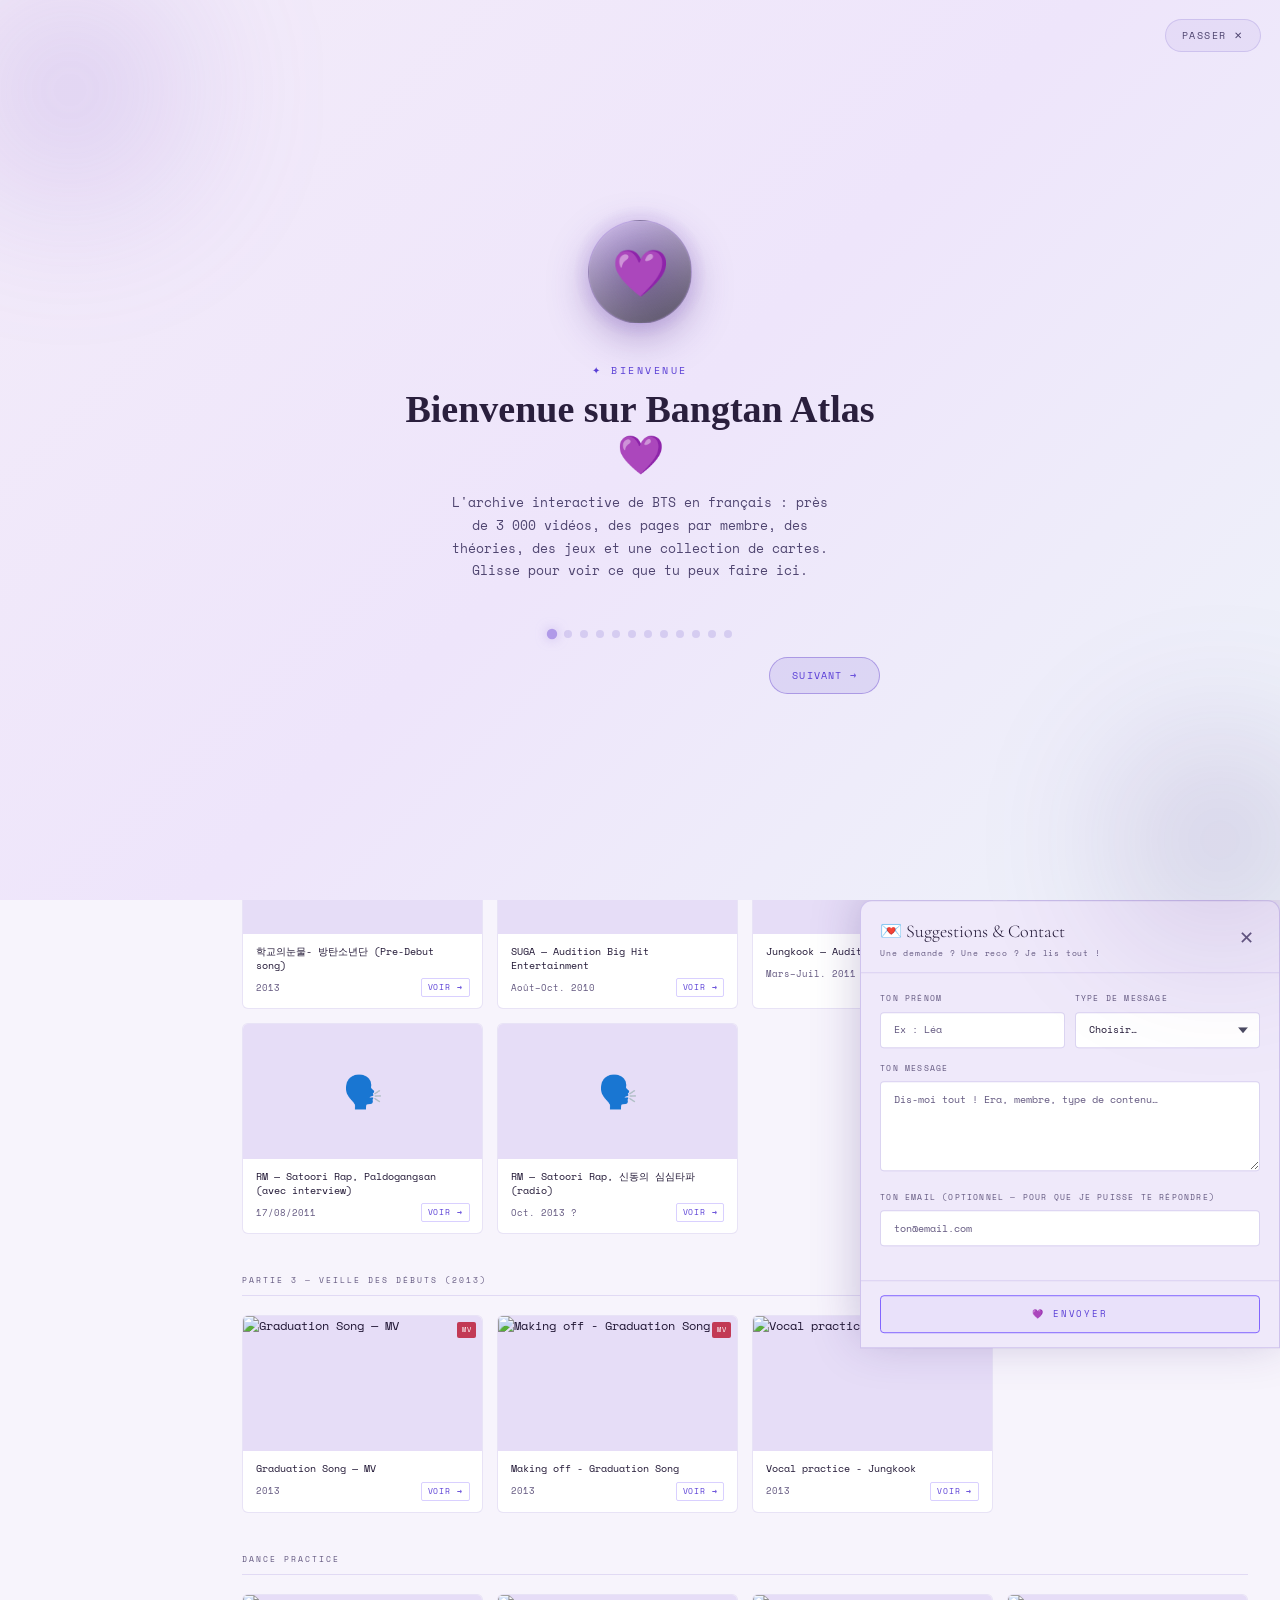
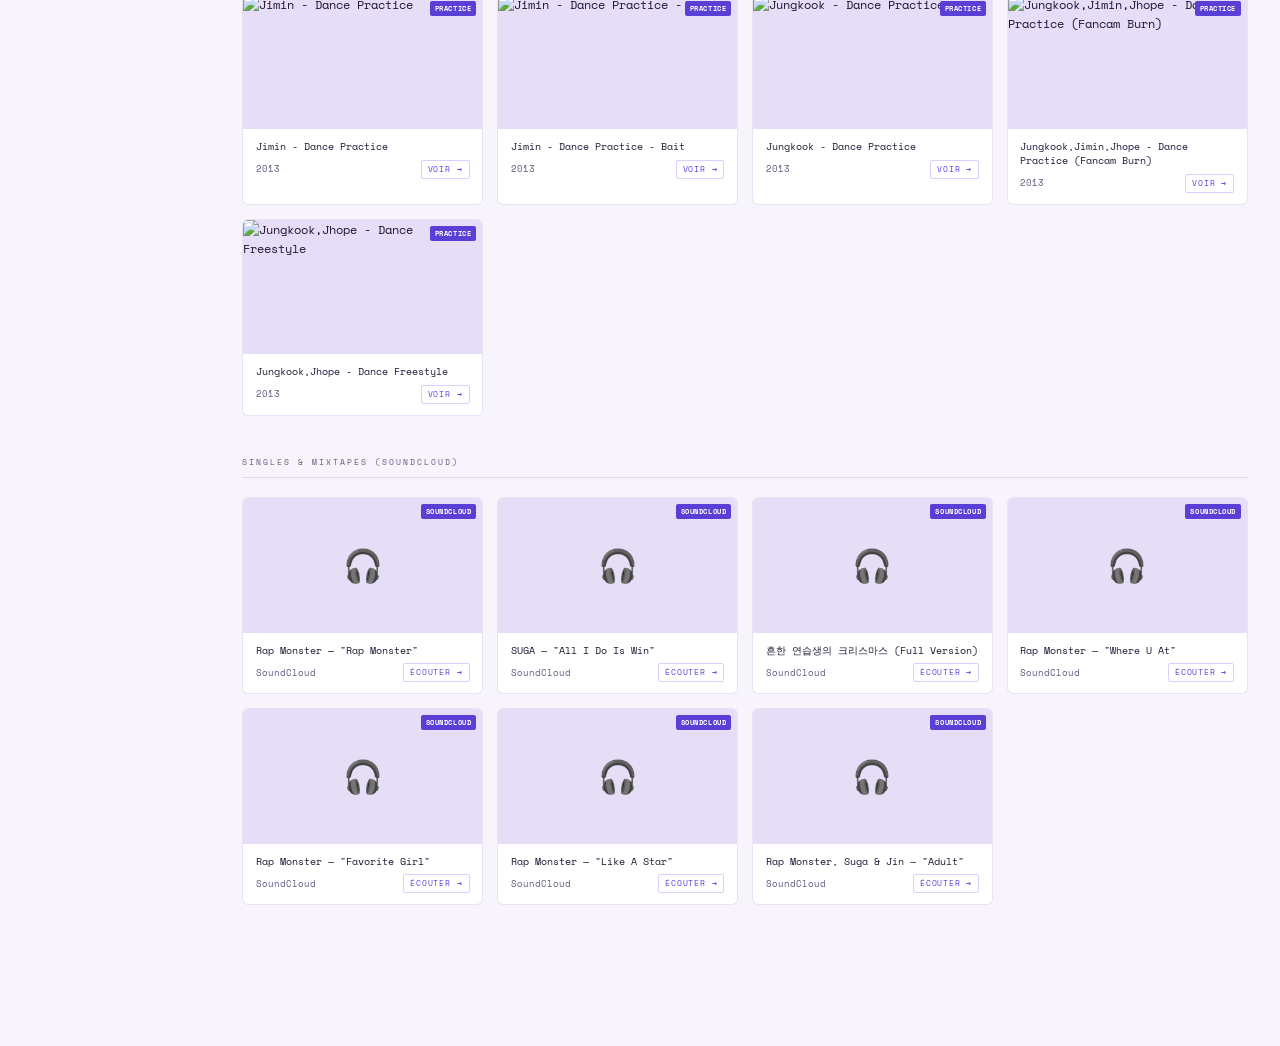
